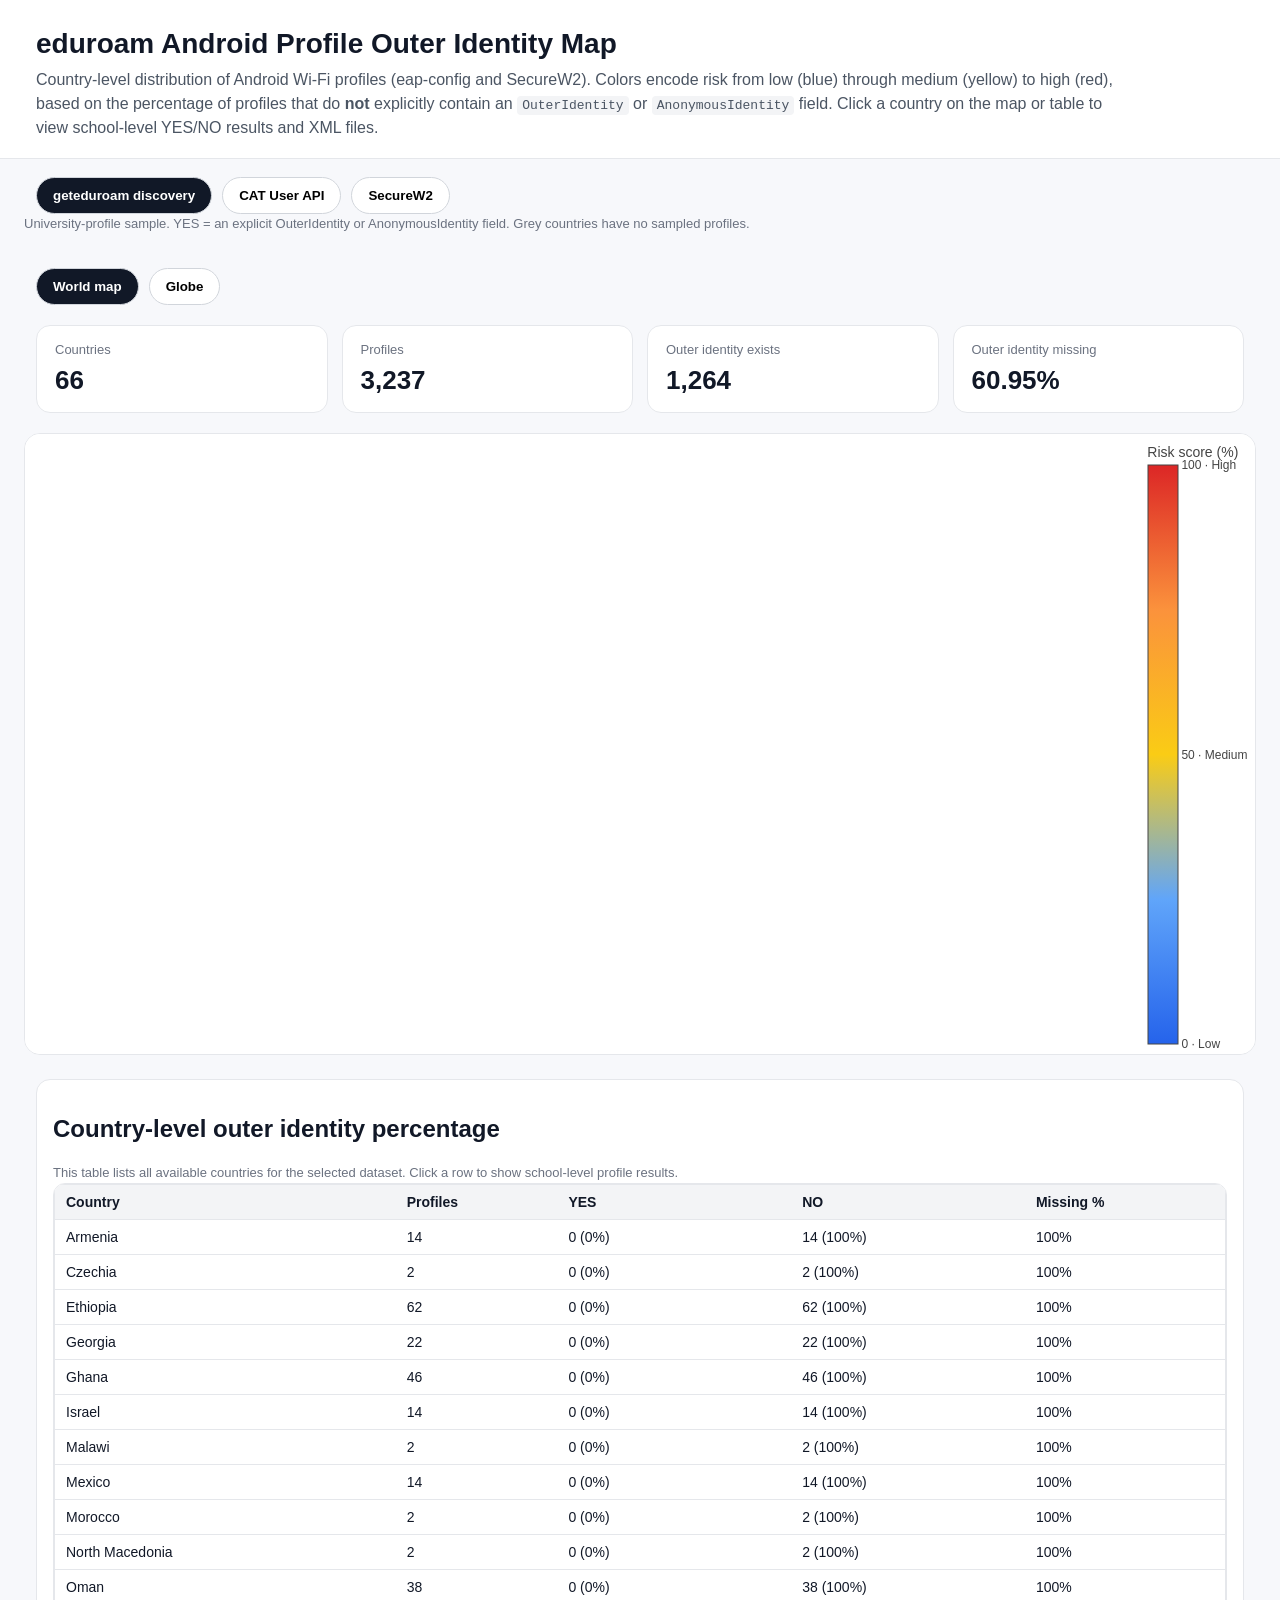
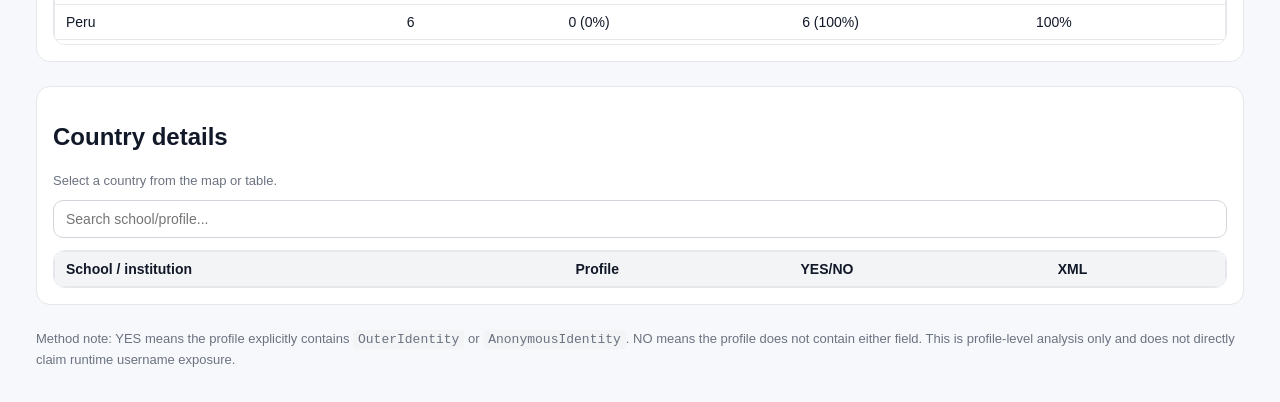
==== securew2/index.html @ 5a502c96 "Publish SecureW2 comparison map" ====
<!doctype html>
<html>
<head>
  <meta charset="utf-8">
  <meta name="viewport" content="width=device-width, initial-scale=1">
  <title>eduroam Outer Identity Map</title>
  <script src="https://cdn.plot.ly/plotly-2.35.2.min.js"></script>
  <style>
    body {
      margin: 0;
      font-family: -apple-system, BlinkMacSystemFont, "Segoe UI", Arial, sans-serif;
      background: #f7f8fb;
      color: #111827;
    }
    header {
      background: white;
      padding: 28px 36px 18px 36px;
      border-bottom: 1px solid #e5e7eb;
    }
    h1 {
      margin: 0 0 8px 0;
      font-size: 28px;
    }
    .subtitle {
      color: #4b5563;
      line-height: 1.5;
      max-width: 1100px;
    }
    .tabs {
      padding: 18px 36px 0 36px;
      display: flex;
      gap: 10px;
      flex-wrap: wrap;
    }
    button {
      border: 1px solid #d1d5db;
      background: white;
      padding: 10px 16px;
      border-radius: 999px;
      cursor: pointer;
      font-weight: 700;
    }
    button.active {
      background: #111827;
      color: white;
    }
    .cards {
      display: grid;
      grid-template-columns: repeat(4, minmax(150px, 1fr));
      gap: 14px;
      padding: 20px 36px;
    }
    .card {
      background: white;
      border: 1px solid #e5e7eb;
      border-radius: 14px;
      padding: 16px 18px;
    }
    .label {
      color: #6b7280;
      font-size: 13px;
      margin-bottom: 8px;
    }
    .value {
      font-size: 26px;
      font-weight: 800;
    }
    #map {
      height: 620px;
      margin: 0 24px 24px 24px;
      background: white;
      border: 1px solid #e5e7eb;
      border-radius: 16px;
      overflow: hidden;
    }
    .section {
      padding: 0 36px 34px 36px;
    }
    .panel {
      background: white;
      border: 1px solid #e5e7eb;
      border-radius: 14px;
      padding: 16px;
      margin-bottom: 24px;
    }
    table {
      width: 100%;
      border-collapse: collapse;
      background: white;
      border: 1px solid #e5e7eb;
    }
    th, td {
      padding: 9px 11px;
      border-bottom: 1px solid #e5e7eb;
      text-align: left;
      font-size: 14px;
      vertical-align: top;
    }
    th {
      background: #f3f4f6;
      position: sticky;
      top: 0;
      z-index: 1;
    }
    tr.clickable {
      cursor: pointer;
    }
    tr.clickable:hover {
      background: #eff6ff;
    }
    tr.selected {
      background: #dbeafe;
    }
    .scroll-table {
      max-height: 460px;
      overflow: auto;
      border: 1px solid #e5e7eb;
      border-radius: 12px;
      background: white;
    }
    .detail-table {
      max-height: 520px;
      overflow: auto;
      border: 1px solid #e5e7eb;
      border-radius: 12px;
      background: white;
    }
    .pill {
      display: inline-block;
      padding: 3px 8px;
      border-radius: 999px;
      font-weight: 700;
      font-size: 12px;
    }
    .yes {
      background: #dcfce7;
      color: #166534;
    }
    .no {
      background: #fee2e2;
      color: #991b1b;
    }
    input {
      width: 100%;
      box-sizing: border-box;
      padding: 10px 12px;
      border: 1px solid #d1d5db;
      border-radius: 10px;
      margin: 10px 0 12px 0;
      font-size: 14px;
    }
    a {
      color: #1d4ed8;
      text-decoration: none;
      font-weight: 600;
    }
    a:hover {
      text-decoration: underline;
    }
    .note {
      margin-top: 12px;
      color: #6b7280;
      font-size: 13px;
      line-height: 1.5;
    }
    code {
      background: #f3f4f6;
      padding: 2px 5px;
      border-radius: 4px;
    }
    @media (max-width: 640px) {
      header { padding: 20px 16px; }
      h1 { font-size: 24px; }
      .tabs { padding: 14px 16px 0; }
      .cards { grid-template-columns: repeat(2, minmax(0, 1fr)); padding: 16px; }
      .section { padding: 0 16px 24px; }
      #map { height: 400px; margin: 0 16px 20px; }
      .panel { min-width: 0; padding: 12px; }
    }
  </style>
</head>
<body>
  <header>
    <h1>eduroam Android Profile Outer Identity Map</h1>
    <div class="subtitle">
      Country-level distribution of Android Wi-Fi profiles (eap-config and SecureW2).
      Colors encode risk from low (blue) through medium (yellow) to high (red), based on the percentage of profiles that do <b>not</b> explicitly contain
      an <code>OuterIdentity</code> or <code>AnonymousIdentity</code> field.
      Click a country on the map or table to view school-level YES/NO results and XML files.
    </div>
  </header>

  <div class="tabs">
    <button id="btn-geteduroam" class="active" onclick="setDataset('geteduroam')">geteduroam discovery</button>
    <button id="btn-cat" onclick="setDataset('cat')">CAT User API</button>
    <button id="btn-securew2" onclick="setDataset('securew2')">SecureW2</button>
  </div>

  <div class="tabs" id="securew2-options" hidden>
    <span>Universities &amp; higher-education colleges only</span>
    <a href="data/securew2_reviewed_2026-09-11.csv">Download university profiles</a>
    <a href="report/securew2-method.md">Method and coverage</a>
  </div>
  <p class="note" id="dataset-note" style="margin: 0 24px 16px" aria-live="polite"></p>
  <div class="tabs">
    <button id="btn-flat" class="active" onclick="setProjection('natural earth')">World map</button>
    <button id="btn-globe" onclick="setProjection('orthographic')">Globe</button>
  </div>

  <div class="cards">
    <div class="card"><div class="label">Countries</div><div class="value" id="countries"></div></div>
    <div class="card"><div class="label">Profiles</div><div class="value" id="profiles"></div></div>
    <div class="card"><div class="label">Outer identity exists</div><div class="value" id="exists"></div></div>
    <div class="card"><div class="label">Outer identity missing</div><div class="value" id="missing"></div></div>
  </div>

  <div id="map"></div>

  <div class="section">
    <div class="panel">
      <h2>Country-level outer identity percentage</h2>
      <div class="note">
        This table lists all available countries for the selected dataset. Click a row to show school-level profile results.
      </div>
      <div class="scroll-table">
        <table>
          <thead>
            <tr>
              <th>Country</th>
              <th>Profiles</th>
              <th>YES</th>
              <th>NO</th>
              <th>Missing %</th>
            </tr>
          </thead>
          <tbody id="country-table"></tbody>
        </table>
      </div>
    </div>

    <div class="panel">
      <h2 id="detail-title">Country details</h2>
      <div id="detail-summary" class="note">Select a country from the map or table.</div>
      <input id="detail-search" placeholder="Search school/profile..." oninput="renderDetails()" />
      <div class="detail-table">
        <table>
          <thead>
            <tr>
              <th>School / institution</th>
              <th>Profile</th>
              <th>YES/NO</th>
              <th>XML</th>
            </tr>
          </thead>
          <tbody id="detail-table"></tbody>
        </table>
      </div>
    </div>

    <div class="note">
      Method note: YES means the profile explicitly contains <code>OuterIdentity</code> or <code>AnonymousIdentity</code>.
      NO means the profile does not contain either field. This is profile-level analysis only and does not directly claim runtime username exposure.
    </div>
  </div>

<script src="data/securew2.js"></script>
<script>
const DATASETS = {"geteduroam":{"summary":[{"dataset":"geteduroam","country_code":"AR","iso3":"ARG","country":"Argentina","profiles":14,"outer_identity_exists":2,"outer_identity_not_exists":12,"outer_identity_exists_pct":14.29,"outer_identity_not_exists_pct":85.71},{"dataset":"geteduroam","country_code":"AM","iso3":"ARM","country":"Armenia","profiles":14,"outer_identity_exists":0,"outer_identity_not_exists":14,"outer_identity_exists_pct":0.0,"outer_identity_not_exists_pct":100.0},{"dataset":"geteduroam","country_code":"AU","iso3":"AUS","country":"Australia","profiles":54,"outer_identity_exists":4,"outer_identity_not_exists":50,"outer_identity_exists_pct":7.41,"outer_identity_not_exists_pct":92.59},{"dataset":"geteduroam","country_code":"AT","iso3":"AUT","country":"Austria","profiles":45,"outer_identity_exists":10,"outer_identity_not_exists":35,"outer_identity_exists_pct":22.22,"outer_identity_not_exists_pct":77.78},{"dataset":"geteduroam","country_code":"BD","iso3":"BGD","country":"Bangladesh","profiles":38,"outer_identity_exists":36,"outer_identity_not_exists":2,"outer_identity_exists_pct":94.74,"outer_identity_not_exists_pct":5.26},{"dataset":"geteduroam","country_code":"BE","iso3":"BEL","country":"Belgium","profiles":23,"outer_identity_exists":7,"outer_identity_not_exists":16,"outer_identity_exists_pct":30.43,"outer_identity_not_exists_pct":69.57},{"dataset":"geteduroam","country_code":"BW","iso3":"BWA","country":"Botswana","profiles":2,"outer_identity_exists":2,"outer_identity_not_exists":0,"outer_identity_exists_pct":100.0,"outer_identity_not_exists_pct":0.0},{"dataset":"geteduroam","country_code":"BR","iso3":"BRA","country":"Brazil","profiles":233,"outer_identity_exists":78,"outer_identity_not_exists":155,"outer_identity_exists_pct":33.48,"outer_identity_not_exists_pct":66.52},{"dataset":"geteduroam","country_code":"BG","iso3":"BGR","country":"Bulgaria","profiles":12,"outer_identity_exists":8,"outer_identity_not_exists":4,"outer_identity_exists_pct":66.67,"outer_identity_not_exists_pct":33.33},{"dataset":"geteduroam","country_code":"CA","iso3":"CAN","country":"Canada","profiles":157,"outer_identity_exists":130,"outer_identity_not_exists":27,"outer_identity_exists_pct":82.8,"outer_identity_not_exists_pct":17.2},{"dataset":"geteduroam","country_code":"CL","iso3":"CHL","country":"Chile","profiles":71,"outer_identity_exists":33,"outer_identity_not_exists":38,"outer_identity_exists_pct":46.48,"outer_identity_not_exists_pct":53.52},{"dataset":"geteduroam","country_code":"CO","iso3":"COL","country":"Colombia","profiles":22,"outer_identity_exists":2,"outer_identity_not_exists":20,"outer_identity_exists_pct":9.09,"outer_identity_not_exists_pct":90.91},{"dataset":"geteduroam","country_code":"CR","iso3":"CRI","country":"Costa Rica","profiles":6,"outer_identity_exists":2,"outer_identity_not_exists":4,"outer_identity_exists_pct":33.33,"outer_identity_not_exists_pct":66.67},{"dataset":"geteduroam","country_code":"HR","iso3":"HRV","country":"Croatia","profiles":4,"outer_identity_exists":4,"outer_identity_not_exists":0,"outer_identity_exists_pct":100.0,"outer_identity_not_exists_pct":0.0},{"dataset":"geteduroam","country_code":"CZ","iso3":"CZE","country":"Czechia","profiles":2,"outer_identity_exists":0,"outer_identity_not_exists":2,"outer_identity_exists_pct":0.0,"outer_identity_not_exists_pct":100.0},{"dataset":"geteduroam","country_code":"DK","iso3":"DNK","country":"Denmark","profiles":10,"outer_identity_exists":4,"outer_identity_not_exists":6,"outer_identity_exists_pct":40.0,"outer_identity_not_exists_pct":60.0},{"dataset":"geteduroam","country_code":"EC","iso3":"ECU","country":"Ecuador","profiles":78,"outer_identity_exists":2,"outer_identity_not_exists":76,"outer_identity_exists_pct":2.56,"outer_identity_not_exists_pct":97.44},{"dataset":"geteduroam","country_code":"ET","iso3":"ETH","country":"Ethiopia","profiles":62,"outer_identity_exists":0,"outer_identity_not_exists":62,"outer_identity_exists_pct":0.0,"outer_identity_not_exists_pct":100.0},{"dataset":"geteduroam","country_code":"FI","iso3":"FIN","country":"Finland","profiles":18,"outer_identity_exists":16,"outer_identity_not_exists":2,"outer_identity_exists_pct":88.89,"outer_identity_not_exists_pct":11.11},{"dataset":"geteduroam","country_code":"FR","iso3":"FRA","country":"France","profiles":233,"outer_identity_exists":164,"outer_identity_not_exists":69,"outer_identity_exists_pct":70.39,"outer_identity_not_exists_pct":29.61},{"dataset":"geteduroam","country_code":"GE","iso3":"GEO","country":"Georgia","profiles":22,"outer_identity_exists":0,"outer_identity_not_exists":22,"outer_identity_exists_pct":0.0,"outer_identity_not_exists_pct":100.0},{"dataset":"geteduroam","country_code":"DE","iso3":"DEU","country":"Germany","profiles":268,"outer_identity_exists":225,"outer_identity_not_exists":43,"outer_identity_exists_pct":83.96,"outer_identity_not_exists_pct":16.04},{"dataset":"geteduroam","country_code":"GH","iso3":"GHA","country":"Ghana","profiles":46,"outer_identity_exists":0,"outer_identity_not_exists":46,"outer_identity_exists_pct":0.0,"outer_identity_not_exists_pct":100.0},{"dataset":"geteduroam","country_code":"GR","iso3":"GRC","country":"Greece","profiles":44,"outer_identity_exists":30,"outer_identity_not_exists":14,"outer_identity_exists_pct":68.18,"outer_identity_not_exists_pct":31.82},{"dataset":"geteduroam","country_code":"HU","iso3":"HUN","country":"Hungary","profiles":2,"outer_identity_exists":2,"outer_identity_not_exists":0,"outer_identity_exists_pct":100.0,"outer_identity_not_exists_pct":0.0},{"dataset":"geteduroam","country_code":"IE","iso3":"IRL","country":"Ireland","profiles":34,"outer_identity_exists":20,"outer_identity_not_exists":14,"outer_identity_exists_pct":58.82,"outer_identity_not_exists_pct":41.18},{"dataset":"geteduroam","country_code":"IL","iso3":"ISR","country":"Israel","profiles":14,"outer_identity_exists":0,"outer_identity_not_exists":14,"outer_identity_exists_pct":0.0,"outer_identity_not_exists_pct":100.0},{"dataset":"geteduroam","country_code":"IT","iso3":"ITA","country":"Italy","profiles":88,"outer_identity_exists":40,"outer_identity_not_exists":48,"outer_identity_exists_pct":45.45,"outer_identity_not_exists_pct":54.55},{"dataset":"geteduroam","country_code":"JP","iso3":"JPN","country":"Japan","profiles":76,"outer_identity_exists":2,"outer_identity_not_exists":74,"outer_identity_exists_pct":2.63,"outer_identity_not_exists_pct":97.37},{"dataset":"geteduroam","country_code":"KE","iso3":"KEN","country":"Kenya","profiles":36,"outer_identity_exists":4,"outer_identity_not_exists":32,"outer_identity_exists_pct":11.11,"outer_identity_not_exists_pct":88.89},{"dataset":"geteduroam","country_code":"LT","iso3":"LTU","country":"Lithuania","profiles":9,"outer_identity_exists":1,"outer_identity_not_exists":8,"outer_identity_exists_pct":11.11,"outer_identity_not_exists_pct":88.89},{"dataset":"geteduroam","country_code":"LU","iso3":"LUX","country":"Luxembourg","profiles":2,"outer_identity_exists":2,"outer_identity_not_exists":0,"outer_identity_exists_pct":100.0,"outer_identity_not_exists_pct":0.0},{"dataset":"geteduroam","country_code":"MW","iso3":"MWI","country":"Malawi","profiles":2,"outer_identity_exists":0,"outer_identity_not_exists":2,"outer_identity_exists_pct":0.0,"outer_identity_not_exists_pct":100.0},{"dataset":"geteduroam","country_code":"MY","iso3":"MYS","country":"Malaysia","profiles":68,"outer_identity_exists":36,"outer_identity_not_exists":32,"outer_identity_exists_pct":52.94,"outer_identity_not_exists_pct":47.06},{"dataset":"geteduroam","country_code":"MT","iso3":"MLT","country":"Malta","profiles":1,"outer_identity_exists":1,"outer_identity_not_exists":0,"outer_identity_exists_pct":100.0,"outer_identity_not_exists_pct":0.0},{"dataset":"geteduroam","country_code":"MX","iso3":"MEX","country":"Mexico","profiles":14,"outer_identity_exists":0,"outer_identity_not_exists":14,"outer_identity_exists_pct":0.0,"outer_identity_not_exists_pct":100.0},{"dataset":"geteduroam","country_code":"MA","iso3":"MAR","country":"Morocco","profiles":2,"outer_identity_exists":0,"outer_identity_not_exists":2,"outer_identity_exists_pct":0.0,"outer_identity_not_exists_pct":100.0},{"dataset":"geteduroam","country_code":"NP","iso3":"NPL","country":"Nepal","profiles":12,"outer_identity_exists":6,"outer_identity_not_exists":6,"outer_identity_exists_pct":50.0,"outer_identity_not_exists_pct":50.0},{"dataset":"geteduroam","country_code":"NL","iso3":"NLD","country":"Netherlands","profiles":53,"outer_identity_exists":20,"outer_identity_not_exists":33,"outer_identity_exists_pct":37.74,"outer_identity_not_exists_pct":62.26},{"dataset":"geteduroam","country_code":"NZ","iso3":"NZL","country":"New Zealand","profiles":12,"outer_identity_exists":6,"outer_identity_not_exists":6,"outer_identity_exists_pct":50.0,"outer_identity_not_exists_pct":50.0},{"dataset":"geteduroam","country_code":"NG","iso3":"NGA","country":"Nigeria","profiles":8,"outer_identity_exists":2,"outer_identity_not_exists":6,"outer_identity_exists_pct":25.0,"outer_identity_not_exists_pct":75.0},{"dataset":"geteduroam","country_code":"MK","iso3":"MKD","country":"North Macedonia","profiles":2,"outer_identity_exists":0,"outer_identity_not_exists":2,"outer_identity_exists_pct":0.0,"outer_identity_not_exists_pct":100.0},{"dataset":"geteduroam","country_code":"NO","iso3":"NOR","country":"Norway","profiles":24,"outer_identity_exists":2,"outer_identity_not_exists":22,"outer_identity_exists_pct":8.33,"outer_identity_not_exists_pct":91.67},{"dataset":"geteduroam","country_code":"OM","iso3":"OMN","country":"Oman","profiles":38,"outer_identity_exists":0,"outer_identity_not_exists":38,"outer_identity_exists_pct":0.0,"outer_identity_not_exists_pct":100.0},{"dataset":"geteduroam","country_code":"PE","iso3":"PER","country":"Peru","profiles":6,"outer_identity_exists":0,"outer_identity_not_exists":6,"outer_identity_exists_pct":0.0,"outer_identity_not_exists_pct":100.0},{"dataset":"geteduroam","country_code":"PH","iso3":"PHL","country":"Philippines","profiles":24,"outer_identity_exists":16,"outer_identity_not_exists":8,"outer_identity_exists_pct":66.67,"outer_identity_not_exists_pct":33.33},{"dataset":"geteduroam","country_code":"PL","iso3":"POL","country":"Poland","profiles":24,"outer_identity_exists":6,"outer_identity_not_exists":18,"outer_identity_exists_pct":25.0,"outer_identity_not_exists_pct":75.0},{"dataset":"geteduroam","country_code":"PT","iso3":"PRT","country":"Portugal","profiles":66,"outer_identity_exists":4,"outer_identity_not_exists":62,"outer_identity_exists_pct":6.06,"outer_identity_not_exists_pct":93.94},{"dataset":"geteduroam","country_code":"SA","iso3":"SAU","country":"Saudi Arabia","profiles":2,"outer_identity_exists":2,"outer_identity_not_exists":0,"outer_identity_exists_pct":100.0,"outer_identity_not_exists_pct":0.0},{"dataset":"geteduroam","country_code":"SG","iso3":"SGP","country":"Singapore","profiles":2,"outer_identity_exists":0,"outer_identity_not_exists":2,"outer_identity_exists_pct":0.0,"outer_identity_not_exists_pct":100.0},{"dataset":"geteduroam","country_code":"SK","iso3":"SVK","country":"Slovakia","profiles":2,"outer_identity_exists":0,"outer_identity_not_exists":2,"outer_identity_exists_pct":0.0,"outer_identity_not_exists_pct":100.0},{"dataset":"geteduroam","country_code":"SI","iso3":"SVN","country":"Slovenia","profiles":6,"outer_identity_exists":6,"outer_identity_not_exists":0,"outer_identity_exists_pct":100.0,"outer_identity_not_exists_pct":0.0},{"dataset":"geteduroam","country_code":"ZA","iso3":"ZAF","country":"South Africa","profiles":24,"outer_identity_exists":8,"outer_identity_not_exists":16,"outer_identity_exists_pct":33.33,"outer_identity_not_exists_pct":66.67},{"dataset":"geteduroam","country_code":"ES","iso3":"ESP","country":"Spain","profiles":141,"outer_identity_exists":89,"outer_identity_not_exists":52,"outer_identity_exists_pct":63.12,"outer_identity_not_exists_pct":36.88},{"dataset":"geteduroam","country_code":"SE","iso3":"SWE","country":"Sweden","profiles":9,"outer_identity_exists":2,"outer_identity_not_exists":7,"outer_identity_exists_pct":22.22,"outer_identity_not_exists_pct":77.78},{"dataset":"geteduroam","country_code":"CH","iso3":"CHE","country":"Switzerland","profiles":28,"outer_identity_exists":12,"outer_identity_not_exists":16,"outer_identity_exists_pct":42.86,"outer_identity_not_exists_pct":57.14},{"dataset":"geteduroam","country_code":"TW","iso3":"TWN","country":"Taiwan","profiles":38,"outer_identity_exists":34,"outer_identity_not_exists":4,"outer_identity_exists_pct":89.47,"outer_identity_not_exists_pct":10.53},{"dataset":"geteduroam","country_code":"TZ","iso3":"TZA","country":"Tanzania","profiles":20,"outer_identity_exists":4,"outer_identity_not_exists":16,"outer_identity_exists_pct":20.0,"outer_identity_not_exists_pct":80.0},{"dataset":"geteduroam","country_code":"TR","iso3":"TUR","country":"Turkey","profiles":11,"outer_identity_exists":2,"outer_identity_not_exists":9,"outer_identity_exists_pct":18.18,"outer_identity_not_exists_pct":81.82},{"dataset":"geteduroam","country_code":"UG","iso3":"UGA","country":"Uganda","profiles":60,"outer_identity_exists":4,"outer_identity_not_exists":56,"outer_identity_exists_pct":6.67,"outer_identity_not_exists_pct":93.33},{"dataset":"geteduroam","country_code":"UA","iso3":"UKR","country":"Ukraine","profiles":22,"outer_identity_exists":0,"outer_identity_not_exists":22,"outer_identity_exists_pct":0.0,"outer_identity_not_exists_pct":100.0},{"dataset":"geteduroam","country_code":"AE","iso3":"ARE","country":"United Arab Emirates","profiles":6,"outer_identity_exists":0,"outer_identity_not_exists":6,"outer_identity_exists_pct":0.0,"outer_identity_not_exists_pct":100.0},{"dataset":"geteduroam","country_code":"UK","iso3":"GBR","country":"United Kingdom","profiles":356,"outer_identity_exists":87,"outer_identity_not_exists":269,"outer_identity_exists_pct":24.44,"outer_identity_not_exists_pct":75.56},{"dataset":"geteduroam","country_code":"US","iso3":"USA","country":"United States","profiles":385,"outer_identity_exists":83,"outer_identity_not_exists":302,"outer_identity_exists_pct":21.56,"outer_identity_not_exists_pct":78.44},{"dataset":"geteduroam","country_code":"UY","iso3":"URY","country":"Uruguay","profiles":2,"outer_identity_exists":2,"outer_identity_not_exists":0,"outer_identity_exists_pct":100.0,"outer_identity_not_exists_pct":0.0},{"dataset":"geteduroam","country_code":"ZM","iso3":"ZMB","country":"Zambia","profiles":28,"outer_identity_exists":0,"outer_identity_not_exists":28,"outer_identity_exists_pct":0.0,"outer_identity_not_exists_pct":100.0}],"details":{"AE":[{"school":"Khalifa University of Science and Technology","profile":"AE__Khalifa_University_of_Science_and_Technology__unknown__2e29c85b223a.eap-config","result":"NO","label":"outer_identity_not_exists","xml":"xml/geteduroam/AE/AE__Khalifa_University_of_Science_and_Technology__unknown__2e29c85b223a.xml","filename":"AE__Khalifa_University_of_Science_and_Technology__unknown__2e29c85b223a.eap-config","config":"config/geteduroam/AE/AE__Khalifa_University_of_Science_and_Technology__unknown__2e29c85b223a.eap-config"},{"school":"Mohamed bin Zayed University of Artificial Intelligence","profile":"AE__Mohamed_bin_Zayed_University_of_Artificial_Intelligence__unknown__eb5f409ff52e.eap-config","result":"NO","label":"outer_identity_not_exists","xml":"xml/geteduroam/AE/AE__Mohamed_bin_Zayed_University_of_Artificial_Intelligence__unknown__eb5f409ff52e.xml","filename":"AE__Mohamed_bin_Zayed_University_of_Artificial_Intelligence__unknown__eb5f409ff52e.eap-config","config":"config/geteduroam/AE/AE__Mohamed_bin_Zayed_University_of_Artificial_Intelligence__unknown__eb5f409ff52e.eap-config"},{"school":"American University of Sharjah","profile":"AUS-Eduraom-Profile","result":"NO","label":"outer_identity_not_exists","xml":"xml/geteduroam/AE/AE__American_University_of_Sharjah__AUS-Eduraom-Profile__0fc85e2d6453.xml","filename":"AE__American_University_of_Sharjah__AUS-Eduraom-Profile__0fc85e2d6453.eap-config","config":"config/geteduroam/AE/AE__American_University_of_Sharjah__AUS-Eduraom-Profile__0fc85e2d6453.eap-config"},{"school":"Khalifa University of Science and Technology","profile":"AE__unknown__unknown__2e29c85b223a.eap-config","result":"NO","label":"outer_identity_not_exists","xml":"xml/geteduroam/AE/AE__unknown__unknown__2e29c85b223a.xml","filename":"AE__unknown__unknown__2e29c85b223a.eap-config","config":"config/geteduroam/AE/AE__unknown__unknown__2e29c85b223a.eap-config"},{"school":"Mohamed bin Zayed University of Artificial Intelligence","profile":"AE__unknown__unknown__eb5f409ff52e.eap-config","result":"NO","label":"outer_identity_not_exists","xml":"xml/geteduroam/AE/AE__unknown__unknown__eb5f409ff52e.xml","filename":"AE__unknown__unknown__eb5f409ff52e.eap-config","config":"config/geteduroam/AE/AE__unknown__unknown__eb5f409ff52e.eap-config"},{"school":"American University of Sharjah","profile":"AE__unknown__unknown__0fc85e2d6453.eap-config","result":"NO","label":"outer_identity_not_exists","xml":"xml/geteduroam/AE/AE__unknown__unknown__0fc85e2d6453.xml","filename":"AE__unknown__unknown__0fc85e2d6453.eap-config","config":"config/geteduroam/AE/AE__unknown__unknown__0fc85e2d6453.eap-config"}],"AM":[{"school":"NAS RA (sci.am)","profile":"sci.am","result":"NO","label":"outer_identity_not_exists","xml":"xml/geteduroam/AM/AM__NAS_RA__sci.am___sci.am__32257ff8e7d1.xml","filename":"AM__NAS_RA_(sci.am)__sci.am__32257ff8e7d1.eap-config","config":"config/geteduroam/AM/AM__NAS_RA__sci.am___sci.am__32257ff8e7d1.eap-config"},{"school":"Yerevan State University (YSU)","profile":"ysu.am","result":"NO","label":"outer_identity_not_exists","xml":"xml/geteduroam/AM/AM__Yerevan_State_University__YSU___ysu.am__a786867c657e.xml","filename":"AM__Yerevan_State_University_(YSU)__ysu.am__a786867c657e.eap-config","config":"config/geteduroam/AM/AM__Yerevan_State_University__YSU___ysu.am__a786867c657e.eap-config"},{"school":"American University of Armenia","profile":"aua.am","result":"NO","label":"outer_identity_not_exists","xml":"xml/geteduroam/AM/AM__American_University_of_Armenia__aua.am__00a11431cee0.xml","filename":"AM__American_University_of_Armenia__aua.am__00a11431cee0.eap-config","config":"config/geteduroam/AM/AM__American_University_of_Armenia__aua.am__00a11431cee0.eap-config"},{"school":"American University of Armenia","profile":"edu.aua.am","result":"NO","label":"outer_identity_not_exists","xml":"xml/geteduroam/AM/AM__American_University_of_Armenia__edu.aua.am__1ce53580223e.xml","filename":"AM__American_University_of_Armenia__edu.aua.am__1ce53580223e.eap-config","config":"config/geteduroam/AM/AM__American_University_of_Armenia__edu.aua.am__1ce53580223e.eap-config"},{"school":"American University of Armenia","profile":"alumni.aua.am","result":"NO","label":"outer_identity_not_exists","xml":"xml/geteduroam/AM/AM__American_University_of_Armenia__alumni.aua.am__b3d1f5cf64d3.xml","filename":"AM__American_University_of_Armenia__alumni.aua.am__b3d1f5cf64d3.eap-config","config":"config/geteduroam/AM/AM__American_University_of_Armenia__alumni.aua.am__b3d1f5cf64d3.eap-config"},{"school":"Armenian State Pedagogical University (ASPU)","profile":"aspu.am","result":"NO","label":"outer_identity_not_exists","xml":"xml/geteduroam/AM/AM__Armenian_State_Pedagogical_University__ASPU___aspu.am__cf63f41899d0.xml","filename":"AM__Armenian_State_Pedagogical_University_(ASPU)__aspu.am__cf63f41899d0.eap-config","config":"config/geteduroam/AM/AM__Armenian_State_Pedagogical_University__ASPU___aspu.am__cf63f41899d0.eap-config"},{"school":"National Polytechnic University of Armenia","profile":"polytechnic.am","result":"NO","label":"outer_identity_not_exists","xml":"xml/geteduroam/AM/AM__National_Polytechnic_University_of_Armenia__polytechnic.am__73c9a7901ccb.xml","filename":"AM__National_Polytechnic_University_of_Armenia__polytechnic.am__73c9a7901ccb.eap-config","config":"config/geteduroam/AM/AM__National_Polytechnic_University_of_Armenia__polytechnic.am__73c9a7901ccb.eap-config"},{"school":"NAS RA (sci.am)","profile":"AM__unknown__unknown__32257ff8e7d1.eap-config","result":"NO","label":"outer_identity_not_exists","xml":"xml/geteduroam/AM/AM__unknown__unknown__32257ff8e7d1.xml","filename":"AM__unknown__unknown__32257ff8e7d1.eap-config","config":"config/geteduroam/AM/AM__unknown__unknown__32257ff8e7d1.eap-config"},{"school":"Yerevan State University (YSU) - ysu.am","profile":"AM__unknown__unknown__a786867c657e.eap-config","result":"NO","label":"outer_identity_not_exists","xml":"xml/geteduroam/AM/AM__unknown__unknown__a786867c657e.xml","filename":"AM__unknown__unknown__a786867c657e.eap-config","config":"config/geteduroam/AM/AM__unknown__unknown__a786867c657e.eap-config"},{"school":"American University of Armenia - aua.am","profile":"AM__unknown__unknown__00a11431cee0.eap-config","result":"NO","label":"outer_identity_not_exists","xml":"xml/geteduroam/AM/AM__unknown__unknown__00a11431cee0.xml","filename":"AM__unknown__unknown__00a11431cee0.eap-config","config":"config/geteduroam/AM/AM__unknown__unknown__00a11431cee0.eap-config"},{"school":"American University of Armenia - edu.aua.am","profile":"AM__unknown__unknown__1ce53580223e.eap-config","result":"NO","label":"outer_identity_not_exists","xml":"xml/geteduroam/AM/AM__unknown__unknown__1ce53580223e.xml","filename":"AM__unknown__unknown__1ce53580223e.eap-config","config":"config/geteduroam/AM/AM__unknown__unknown__1ce53580223e.eap-config"},{"school":"American University of Armenia - alumni.aua.am","profile":"AM__unknown__unknown__b3d1f5cf64d3.eap-config","result":"NO","label":"outer_identity_not_exists","xml":"xml/geteduroam/AM/AM__unknown__unknown__b3d1f5cf64d3.xml","filename":"AM__unknown__unknown__b3d1f5cf64d3.eap-config","config":"config/geteduroam/AM/AM__unknown__unknown__b3d1f5cf64d3.eap-config"},{"school":"Armenian State Pedagogical University (ASPU)","profile":"AM__unknown__unknown__cf63f41899d0.eap-config","result":"NO","label":"outer_identity_not_exists","xml":"xml/geteduroam/AM/AM__unknown__unknown__cf63f41899d0.xml","filename":"AM__unknown__unknown__cf63f41899d0.eap-config","config":"config/geteduroam/AM/AM__unknown__unknown__cf63f41899d0.eap-config"},{"school":"National Polytechnic University of Armenia","profile":"AM__unknown__unknown__73c9a7901ccb.eap-config","result":"NO","label":"outer_identity_not_exists","xml":"xml/geteduroam/AM/AM__unknown__unknown__73c9a7901ccb.xml","filename":"AM__unknown__unknown__73c9a7901ccb.eap-config","config":"config/geteduroam/AM/AM__unknown__unknown__73c9a7901ccb.eap-config"}],"AR":[{"school":"UNC - Universidad Nacional de Córdoba","profile":"eduroam4","result":"NO","label":"outer_identity_not_exists","xml":"xml/geteduroam/AR/AR__UNC_-_Universidad_Nacional_de_C_rdoba__eduroam4__521ea7c5ea62.xml","filename":"AR__UNC_-_Universidad_Nacional_de_Córdoba__eduroam4__521ea7c5ea62.eap-config","config":"config/geteduroam/AR/AR__UNC_-_Universidad_Nacional_de_C_rdoba__eduroam4__521ea7c5ea62.eap-config"},{"school":"Universidad Tecnologica Nacional, Facultad Regional Cordoba","profile":"Perfil general UTNFRC","result":"NO","label":"outer_identity_not_exists","xml":"xml/geteduroam/AR/AR__Universidad_Tecnologica_Nacional__Facultad_Regional_Cordoba__Perfil_general_UTNFRC__4fd048a50b8b.xml","filename":"AR__Universidad_Tecnologica_Nacional__Facultad_Regional_Cordoba__Perfil_general_UTNFRC__4fd048a50b8b.eap-config","config":"config/geteduroam/AR/AR__Universidad_Tecnologica_Nacional__Facultad_Regional_Cordoba__Perfil_general_UTNFRC__4fd048a50b8b.eap-config"},{"school":"Universidad Nacional del Litoral","profile":"Usuario UNL","result":"NO","label":"outer_identity_not_exists","xml":"xml/geteduroam/AR/AR__Universidad_Nacional_del_Litoral__Usuario_UNL__b5510649147f.xml","filename":"AR__Universidad_Nacional_del_Litoral__Usuario_UNL__b5510649147f.eap-config","config":"config/geteduroam/AR/AR__Universidad_Nacional_del_Litoral__Usuario_UNL__b5510649147f.eap-config"},{"school":"Universidad Nacional de La Plata","profile":"Usuarios eduroam UNLP","result":"NO","label":"outer_identity_not_exists","xml":"xml/geteduroam/AR/AR__Universidad_Nacional_de_La_Plata__Usuarios_eduroam_UNLP__05b129fe0f45.xml","filename":"AR__Universidad_Nacional_de_La_Plata__Usuarios_eduroam_UNLP__05b129fe0f45.eap-config","config":"config/geteduroam/AR/AR__Universidad_Nacional_de_La_Plata__Usuarios_eduroam_UNLP__05b129fe0f45.eap-config"},{"school":"Universidad Nacional de Quilmes","profile":"Usuarios UNQ","result":"NO","label":"outer_identity_not_exists","xml":"xml/geteduroam/AR/AR__Universidad_Nacional_de_Quilmes__Usuarios_UNQ__de62c709b9d2.xml","filename":"AR__Universidad_Nacional_de_Quilmes__Usuarios_UNQ__de62c709b9d2.eap-config","config":"config/geteduroam/AR/AR__Universidad_Nacional_de_Quilmes__Usuarios_UNQ__de62c709b9d2.eap-config"},{"school":"Universidad Nacional de San Martin","profile":"UNSAM","result":"NO","label":"outer_identity_not_exists","xml":"xml/geteduroam/AR/AR__Universidad_Nacional_de_San_Martin__UNSAM__12d01dbcc50c.xml","filename":"AR__Universidad_Nacional_de_San_Martin__UNSAM__12d01dbcc50c.eap-config","config":"config/geteduroam/AR/AR__Universidad_Nacional_de_San_Martin__UNSAM__12d01dbcc50c.eap-config"},{"school":"Universidad Nacional de Cuyo","profile":"uncuyo","result":"YES","label":"outer_identity_exists","xml":"xml/geteduroam/AR/AR__Universidad_Nacional_de_Cuyo__uncuyo__1dd6cbb36440.xml","filename":"AR__Universidad_Nacional_de_Cuyo__uncuyo__1dd6cbb36440.eap-config","config":"config/geteduroam/AR/AR__Universidad_Nacional_de_Cuyo__uncuyo__1dd6cbb36440.eap-config"},{"school":"UNC - Universidad Nacional de Córdoba - eduroam4","profile":"AR__unknown__unknown__521ea7c5ea62.eap-config","result":"NO","label":"outer_identity_not_exists","xml":"xml/geteduroam/AR/AR__unknown__unknown__521ea7c5ea62.xml","filename":"AR__unknown__unknown__521ea7c5ea62.eap-config","config":"config/geteduroam/AR/AR__unknown__unknown__521ea7c5ea62.eap-config"},{"school":"Universidad Tecnologica Nacional, Facultad Regional Cordoba","profile":"AR__unknown__unknown__4fd048a50b8b.eap-config","result":"NO","label":"outer_identity_not_exists","xml":"xml/geteduroam/AR/AR__unknown__unknown__4fd048a50b8b.xml","filename":"AR__unknown__unknown__4fd048a50b8b.eap-config","config":"config/geteduroam/AR/AR__unknown__unknown__4fd048a50b8b.eap-config"},{"school":"Universidad Nacional del Litoral","profile":"AR__unknown__unknown__b5510649147f.eap-config","result":"NO","label":"outer_identity_not_exists","xml":"xml/geteduroam/AR/AR__unknown__unknown__b5510649147f.xml","filename":"AR__unknown__unknown__b5510649147f.eap-config","config":"config/geteduroam/AR/AR__unknown__unknown__b5510649147f.eap-config"},{"school":"Universidad Nacional de La Plata - Usuarios eduroam UNLP","profile":"AR__unknown__unknown__05b129fe0f45.eap-config","result":"NO","label":"outer_identity_not_exists","xml":"xml/geteduroam/AR/AR__unknown__unknown__05b129fe0f45.xml","filename":"AR__unknown__unknown__05b129fe0f45.eap-config","config":"config/geteduroam/AR/AR__unknown__unknown__05b129fe0f45.eap-config"},{"school":"Universidad Nacional de Quilmes","profile":"AR__unknown__unknown__de62c709b9d2.eap-config","result":"NO","label":"outer_identity_not_exists","xml":"xml/geteduroam/AR/AR__unknown__unknown__de62c709b9d2.xml","filename":"AR__unknown__unknown__de62c709b9d2.eap-config","config":"config/geteduroam/AR/AR__unknown__unknown__de62c709b9d2.eap-config"},{"school":"Universidad Nacional de San Martin","profile":"AR__unknown__unknown__12d01dbcc50c.eap-config","result":"NO","label":"outer_identity_not_exists","xml":"xml/geteduroam/AR/AR__unknown__unknown__12d01dbcc50c.xml","filename":"AR__unknown__unknown__12d01dbcc50c.eap-config","config":"config/geteduroam/AR/AR__unknown__unknown__12d01dbcc50c.eap-config"},{"school":"Universidad Nacional de Cuyo","profile":"AR__unknown__unknown__1dd6cbb36440.eap-config","result":"YES","label":"outer_identity_exists","xml":"xml/geteduroam/AR/AR__unknown__unknown__1dd6cbb36440.xml","filename":"AR__unknown__unknown__1dd6cbb36440.eap-config","config":"config/geteduroam/AR/AR__unknown__unknown__1dd6cbb36440.eap-config"}],"AT":[{"school":"Graz University of Technology","profile":"eduroam","result":"YES","label":"outer_identity_exists","xml":"xml/geteduroam/AT/AT__Graz_University_of_Technology__eduroam__a2101d0a9fed.xml","filename":"AT__Graz_University_of_Technology__eduroam__a2101d0a9fed.eap-config","config":"config/geteduroam/AT/AT__Graz_University_of_Technology__eduroam__a2101d0a9fed.eap-config"},{"school":"Johannes Kepler University Linz","profile":"JKU eduroam installer G1","result":"YES","label":"outer_identity_exists","xml":"xml/geteduroam/AT/AT__Johannes_Kepler_University_Linz__JKU_eduroam_installer_G1__49e85f937a9f.xml","filename":"AT__Johannes_Kepler_University_Linz__JKU_eduroam_installer_G1__49e85f937a9f.eap-config","config":"config/geteduroam/AT/AT__Johannes_Kepler_University_Linz__JKU_eduroam_installer_G1__49e85f937a9f.eap-config"},{"school":"Universität Salzburg","profile":"University of Salzburg","result":"NO","label":"outer_identity_not_exists","xml":"xml/geteduroam/AT/AT__Universit_t_Salzburg__University_of_Salzburg__7f1212abcc6a.xml","filename":"AT__Universität_Salzburg__University_of_Salzburg__7f1212abcc6a.eap-config","config":"config/geteduroam/AT/AT__Universit_t_Salzburg__University_of_Salzburg__7f1212abcc6a.eap-config"},{"school":"Alpen-Adria-Universitaet Klagenfurt","profile":"eduroam","result":"NO","label":"outer_identity_not_exists","xml":"xml/geteduroam/AT/AT__Alpen-Adria-Universitaet_Klagenfurt__eduroam__69225e47193d.xml","filename":"AT__Alpen-Adria-Universitaet_Klagenfurt__eduroam__69225e47193d.eap-config","config":"config/geteduroam/AT/AT__Alpen-Adria-Universitaet_Klagenfurt__eduroam__69225e47193d.eap-config"},{"school":"Hochschule Campus Wien","profile":"Hochschule Campus Wien | eduroam","result":"NO","label":"outer_identity_not_exists","xml":"xml/geteduroam/AT/AT__Hochschule_Campus_Wien__Hochschule_Campus_Wien___eduroam__f0699e857e30.xml","filename":"AT__Hochschule_Campus_Wien__Hochschule_Campus_Wien___eduroam__f0699e857e30.eap-config","config":"config/geteduroam/AT/AT__Hochschule_Campus_Wien__Hochschule_Campus_Wien___eduroam__f0699e857e30.eap-config"},{"school":"University of Innsbruck","profile":"AT__University_of_Innsbruck__unknown__b2ef8f19ca10.eap-config","result":"YES","label":"outer_identity_exists","xml":"xml/geteduroam/AT/AT__University_of_Innsbruck__unknown__b2ef8f19ca10.xml","filename":"AT__University_of_Innsbruck__unknown__b2ef8f19ca10.eap-config","config":"config/geteduroam/AT/AT__University_of_Innsbruck__unknown__b2ef8f19ca10.eap-config"},{"school":"Institute of Science and Technology Austria","profile":"ISTA Eduroam","result":"NO","label":"outer_identity_not_exists","xml":"xml/geteduroam/AT/AT__Institute_of_Science_and_Technology_Austria__ISTA_Eduroam__dfe370e679c7.xml","filename":"AT__Institute_of_Science_and_Technology_Austria__ISTA_Eduroam__dfe370e679c7.eap-config","config":"config/geteduroam/AT/AT__Institute_of_Science_and_Technology_Austria__ISTA_Eduroam__dfe370e679c7.eap-config"},{"school":"Graz University","profile":"eduroam","result":"YES","label":"outer_identity_exists","xml":"xml/geteduroam/AT/AT__Graz_University__eduroam__8ad573b6b467.xml","filename":"AT__Graz_University__eduroam__8ad573b6b467.eap-config","config":"config/geteduroam/AT/AT__Graz_University__eduroam__8ad573b6b467.eap-config"},{"school":"Kirchliche Pädagogische Hochschule Wien/Krems","profile":"KPHVIE eduroam","result":"NO","label":"outer_identity_not_exists","xml":"xml/geteduroam/AT/AT__Kirchliche_P_dagogische_Hochschule_Wien_Krems__KPHVIE_eduroam__7a6ea1deaeb8.xml","filename":"AT__Kirchliche_Pädagogische_Hochschule_Wien_Krems__KPHVIE_eduroam__7a6ea1deaeb8.eap-config","config":"config/geteduroam/AT/AT__Kirchliche_P_dagogische_Hochschule_Wien_Krems__KPHVIE_eduroam__7a6ea1deaeb8.eap-config"},{"school":"Pädagogische Hochschule Niederösterreich","profile":"eduroam","result":"NO","label":"outer_identity_not_exists","xml":"xml/geteduroam/AT/AT__P_dagogische_Hochschule_Nieder_sterreich__eduroam__7d5d5d0866a8.xml","filename":"AT__Pädagogische_Hochschule_Niederösterreich__eduroam__7d5d5d0866a8.eap-config","config":"config/geteduroam/AT/AT__P_dagogische_Hochschule_Nieder_sterreich__eduroam__7d5d5d0866a8.eap-config"},{"school":"Pädagogische Hochschule Oberösterreich","profile":"PH-OOE","result":"NO","label":"outer_identity_not_exists","xml":"xml/geteduroam/AT/AT__P_dagogische_Hochschule_Ober_sterreich__PH-OOE__ddfb45bd0675.xml","filename":"AT__Pädagogische_Hochschule_Oberösterreich__PH-OOE__ddfb45bd0675.eap-config","config":"config/geteduroam/AT/AT__P_dagogische_Hochschule_Ober_sterreich__PH-OOE__ddfb45bd0675.eap-config"},{"school":"Ferdinand Porsche FernFH","profile":"AT__Ferdinand_Porsche_FernFH__unknown__17adbd03c6b5.eap-config","result":"YES","label":"outer_identity_exists","xml":"xml/geteduroam/AT/AT__Ferdinand_Porsche_FernFH__unknown__17adbd03c6b5.xml","filename":"AT__Ferdinand_Porsche_FernFH__unknown__17adbd03c6b5.eap-config","config":"config/geteduroam/AT/AT__Ferdinand_Porsche_FernFH__unknown__17adbd03c6b5.eap-config"},{"school":"FH Gesundheitsberufe OÖ GmbH","profile":"Eduroam","result":"NO","label":"outer_identity_not_exists","xml":"xml/geteduroam/AT/AT__FH_Gesundheitsberufe_O__GmbH__Eduroam__8f19c5f86197.xml","filename":"AT__FH_Gesundheitsberufe_OÖ_GmbH__Eduroam__8f19c5f86197.eap-config","config":"config/geteduroam/AT/AT__FH_Gesundheitsberufe_O__GmbH__Eduroam__8f19c5f86197.eap-config"},{"school":"FH Gesundheitsberufe OÖ GmbH","profile":"Eduroam Student","result":"NO","label":"outer_identity_not_exists","xml":"xml/geteduroam/AT/AT__FH_Gesundheitsberufe_O__GmbH__Eduroam_Student__f68b6bfb9d39.xml","filename":"AT__FH_Gesundheitsberufe_OÖ_GmbH__Eduroam_Student__f68b6bfb9d39.eap-config","config":"config/geteduroam/AT/AT__FH_Gesundheitsberufe_O__GmbH__Eduroam_Student__f68b6bfb9d39.eap-config"},{"school":"FH Gesundheitsberufe OÖ GmbH","profile":"Eduroam NBL","result":"NO","label":"outer_identity_not_exists","xml":"xml/geteduroam/AT/AT__FH_Gesundheitsberufe_O__GmbH__Eduroam_NBL__41a2ea1b7592.xml","filename":"AT__FH_Gesundheitsberufe_OÖ_GmbH__Eduroam_NBL__41a2ea1b7592.eap-config","config":"config/geteduroam/AT/AT__FH_Gesundheitsberufe_O__GmbH__Eduroam_NBL__41a2ea1b7592.eap-config"},{"school":"Private Paedagogische Hochschule Augustinum","profile":"Eduroam","result":"NO","label":"outer_identity_not_exists","xml":"xml/geteduroam/AT/AT__Private_Paedagogische_Hochschule_Augustinum__Eduroam__db7dbd4a92a6.xml","filename":"AT__Private_Paedagogische_Hochschule_Augustinum__Eduroam__db7dbd4a92a6.eap-config","config":"config/geteduroam/AT/AT__Private_Paedagogische_Hochschule_Augustinum__Eduroam__db7dbd4a92a6.eap-config"},{"school":"Karl Landsteiner Privatuniversität für Gesundheitswissenschaften GmbH","profile":"KL eduroam","result":"NO","label":"outer_identity_not_exists","xml":"xml/geteduroam/AT/AT__Karl_Landsteiner_Privatuniversit_t_f_r_Gesundheitswissenschaften_GmbH__KL_eduroam__daf6ac7b3751.xml","filename":"AT__Karl_Landsteiner_Privatuniversität_für_Gesundheitswissenschaften_GmbH__KL_eduroam__daf6ac7b3751.eap-config","config":"config/geteduroam/AT/AT__Karl_Landsteiner_Privatuniversit_t_f_r_Gesundheitswissenschaften_GmbH__KL_eduroam__daf6ac7b3751.eap-config"},{"school":"Kirchliche Paedagogische Hochschule Edith Stein","profile":"eduroam","result":"NO","label":"outer_identity_not_exists","xml":"xml/geteduroam/AT/AT__Kirchliche_Paedagogische_Hochschule_Edith_Stein__eduroam__a35930d85b77.xml","filename":"AT__Kirchliche_Paedagogische_Hochschule_Edith_Stein__eduroam__a35930d85b77.eap-config","config":"config/geteduroam/AT/AT__Kirchliche_Paedagogische_Hochschule_Edith_Stein__eduroam__a35930d85b77.eap-config"},{"school":"Sigmund Freud Privatuniversität Wien","profile":"eduroam","result":"YES","label":"outer_identity_exists","xml":"xml/geteduroam/AT/AT__Sigmund_Freud_Privatuniversit_t_Wien__eduroam__70397d2b3036.xml","filename":"AT__Sigmund_Freud_Privatuniversität_Wien__eduroam__70397d2b3036.eap-config","config":"config/geteduroam/AT/AT__Sigmund_Freud_Privatuniversit_t_Wien__eduroam__70397d2b3036.eap-config"},{"school":"Montanuniversitaet Leoben","profile":"unileoben.ac.at Users","result":"NO","label":"outer_identity_not_exists","xml":"xml/geteduroam/AT/AT__Montanuniversitaet_Leoben__unileoben.ac.at_Users__dfbc9dd68efa.xml","filename":"AT__Montanuniversitaet_Leoben__unileoben.ac.at_Users__dfbc9dd68efa.eap-config","config":"config/geteduroam/AT/AT__Montanuniversitaet_Leoben__unileoben.ac.at_Users__dfbc9dd68efa.eap-config"},{"school":"Mozarteum University Salzburg","profile":"Mozarteum Lehrende und Bedienstete","result":"NO","label":"outer_identity_not_exists","xml":"xml/geteduroam/AT/AT__Mozarteum_University_Salzburg__Mozarteum_Lehrende_und_Bedienstete__29d92104daea.xml","filename":"AT__Mozarteum_University_Salzburg__Mozarteum_Lehrende_und_Bedienstete__29d92104daea.eap-config","config":"config/geteduroam/AT/AT__Mozarteum_University_Salzburg__Mozarteum_Lehrende_und_Bedienstete__29d92104daea.eap-config"},{"school":"Mozarteum University Salzburg","profile":"Mozarteum Studierende","result":"NO","label":"outer_identity_not_exists","xml":"xml/geteduroam/AT/AT__Mozarteum_University_Salzburg__Mozarteum_Studierende__da2493c82c52.xml","filename":"AT__Mozarteum_University_Salzburg__Mozarteum_Studierende__da2493c82c52.eap-config","config":"config/geteduroam/AT/AT__Mozarteum_University_Salzburg__Mozarteum_Studierende__da2493c82c52.eap-config"},{"school":"Hochschule für Agrar- und Umweltpädagogik","profile":"Eduroam","result":"NO","label":"outer_identity_not_exists","xml":"xml/geteduroam/AT/AT__Hochschule_f_r_Agrar-_und_Umweltp_dagogik__Eduroam__3a4acc2d3cf0.xml","filename":"AT__Hochschule_für_Agrar-_und_Umweltpädagogik__Eduroam__3a4acc2d3cf0.eap-config","config":"config/geteduroam/AT/AT__Hochschule_f_r_Agrar-_und_Umweltp_dagogik__Eduroam__3a4acc2d3cf0.eap-config"},{"school":"Pädagogische Hochschule Tirol","profile":"eduroam","result":"NO","label":"outer_identity_not_exists","xml":"xml/geteduroam/AT/AT__P_dagogische_Hochschule_Tirol__eduroam__61e7e78170a6.xml","filename":"AT__Pädagogische_Hochschule_Tirol__eduroam__61e7e78170a6.eap-config","config":"config/geteduroam/AT/AT__P_dagogische_Hochschule_Tirol__eduroam__61e7e78170a6.eap-config"},{"school":"Gustav Mahler Privatuniversität für Musik","profile":"eduroam","result":"NO","label":"outer_identity_not_exists","xml":"xml/geteduroam/AT/AT__Gustav_Mahler_Privatuniversit_t_f_r_Musik__eduroam__0c351317e774.xml","filename":"AT__Gustav_Mahler_Privatuniversität_für_Musik__eduroam__0c351317e774.eap-config","config":"config/geteduroam/AT/AT__Gustav_Mahler_Privatuniversit_t_f_r_Musik__eduroam__0c351317e774.eap-config"},{"school":"Graz University of Technology","profile":"AT__unknown__unknown__a2101d0a9fed.eap-config","result":"YES","label":"outer_identity_exists","xml":"xml/geteduroam/AT/AT__unknown__unknown__a2101d0a9fed.xml","filename":"AT__unknown__unknown__a2101d0a9fed.eap-config","config":"config/geteduroam/AT/AT__unknown__unknown__a2101d0a9fed.eap-config"},{"school":"Alpen-Adria-Universitaet Klagenfurt","profile":"AT__unknown__unknown__69225e47193d.eap-config","result":"NO","label":"outer_identity_not_exists","xml":"xml/geteduroam/AT/AT__unknown__unknown__69225e47193d.xml","filename":"AT__unknown__unknown__69225e47193d.eap-config","config":"config/geteduroam/AT/AT__unknown__unknown__69225e47193d.eap-config"},{"school":"Hochschule Campus Wien","profile":"AT__unknown__unknown__f0699e857e30.eap-config","result":"NO","label":"outer_identity_not_exists","xml":"xml/geteduroam/AT/AT__unknown__unknown__f0699e857e30.xml","filename":"AT__unknown__unknown__f0699e857e30.eap-config","config":"config/geteduroam/AT/AT__unknown__unknown__f0699e857e30.eap-config"},{"school":"University of Innsbruck","profile":"AT__unknown__unknown__b2ef8f19ca10.eap-config","result":"YES","label":"outer_identity_exists","xml":"xml/geteduroam/AT/AT__unknown__unknown__b2ef8f19ca10.xml","filename":"AT__unknown__unknown__b2ef8f19ca10.eap-config","config":"config/geteduroam/AT/AT__unknown__unknown__b2ef8f19ca10.eap-config"},{"school":"Institute of Science and Technology Austria","profile":"AT__unknown__unknown__dfe370e679c7.eap-config","result":"NO","label":"outer_identity_not_exists","xml":"xml/geteduroam/AT/AT__unknown__unknown__dfe370e679c7.xml","filename":"AT__unknown__unknown__dfe370e679c7.eap-config","config":"config/geteduroam/AT/AT__unknown__unknown__dfe370e679c7.eap-config"},{"school":"Kirchliche Pädagogische Hochschule Wien/Krems","profile":"AT__unknown__unknown__7a6ea1deaeb8.eap-config","result":"NO","label":"outer_identity_not_exists","xml":"xml/geteduroam/AT/AT__unknown__unknown__7a6ea1deaeb8.xml","filename":"AT__unknown__unknown__7a6ea1deaeb8.eap-config","config":"config/geteduroam/AT/AT__unknown__unknown__7a6ea1deaeb8.eap-config"},{"school":"Pädagogische Hochschule Niederösterreich","profile":"AT__unknown__unknown__7d5d5d0866a8.eap-config","result":"NO","label":"outer_identity_not_exists","xml":"xml/geteduroam/AT/AT__unknown__unknown__7d5d5d0866a8.xml","filename":"AT__unknown__unknown__7d5d5d0866a8.eap-config","config":"config/geteduroam/AT/AT__unknown__unknown__7d5d5d0866a8.eap-config"},{"school":"Pädagogische Hochschule Oberösterreich","profile":"AT__unknown__unknown__ddfb45bd0675.eap-config","result":"NO","label":"outer_identity_not_exists","xml":"xml/geteduroam/AT/AT__unknown__unknown__ddfb45bd0675.xml","filename":"AT__unknown__unknown__ddfb45bd0675.eap-config","config":"config/geteduroam/AT/AT__unknown__unknown__ddfb45bd0675.eap-config"},{"school":"Ferdinand Porsche FernFH","profile":"AT__unknown__unknown__17adbd03c6b5.eap-config","result":"YES","label":"outer_identity_exists","xml":"xml/geteduroam/AT/AT__unknown__unknown__17adbd03c6b5.xml","filename":"AT__unknown__unknown__17adbd03c6b5.eap-config","config":"config/geteduroam/AT/AT__unknown__unknown__17adbd03c6b5.eap-config"},{"school":"FH Gesundheitsberufe OÖ GmbH - Eduroam","profile":"AT__unknown__unknown__8f19c5f86197.eap-config","result":"NO","label":"outer_identity_not_exists","xml":"xml/geteduroam/AT/AT__unknown__unknown__8f19c5f86197.xml","filename":"AT__unknown__unknown__8f19c5f86197.eap-config","config":"config/geteduroam/AT/AT__unknown__unknown__8f19c5f86197.eap-config"},{"school":"FH Gesundheitsberufe OÖ GmbH - Eduroam Student","profile":"AT__unknown__unknown__f68b6bfb9d39.eap-config","result":"NO","label":"outer_identity_not_exists","xml":"xml/geteduroam/AT/AT__unknown__unknown__f68b6bfb9d39.xml","filename":"AT__unknown__unknown__f68b6bfb9d39.eap-config","config":"config/geteduroam/AT/AT__unknown__unknown__f68b6bfb9d39.eap-config"},{"school":"FH Gesundheitsberufe OÖ GmbH - Eduroam NBL","profile":"AT__unknown__unknown__41a2ea1b7592.eap-config","result":"NO","label":"outer_identity_not_exists","xml":"xml/geteduroam/AT/AT__unknown__unknown__41a2ea1b7592.xml","filename":"AT__unknown__unknown__41a2ea1b7592.eap-config","config":"config/geteduroam/AT/AT__unknown__unknown__41a2ea1b7592.eap-config"},{"school":"Private Paedagogische Hochschule Augustinum","profile":"AT__unknown__unknown__db7dbd4a92a6.eap-config","result":"NO","label":"outer_identity_not_exists","xml":"xml/geteduroam/AT/AT__unknown__unknown__db7dbd4a92a6.xml","filename":"AT__unknown__unknown__db7dbd4a92a6.eap-config","config":"config/geteduroam/AT/AT__unknown__unknown__db7dbd4a92a6.eap-config"},{"school":"Karl Landsteiner Privatuniversität für Gesundheitswissenschaften GmbH","profile":"AT__unknown__unknown__daf6ac7b3751.eap-config","result":"NO","label":"outer_identity_not_exists","xml":"xml/geteduroam/AT/AT__unknown__unknown__daf6ac7b3751.xml","filename":"AT__unknown__unknown__daf6ac7b3751.eap-config","config":"config/geteduroam/AT/AT__unknown__unknown__daf6ac7b3751.eap-config"},{"school":"Kirchliche Paedagogische Hochschule Edith Stein","profile":"AT__unknown__unknown__a35930d85b77.eap-config","result":"NO","label":"outer_identity_not_exists","xml":"xml/geteduroam/AT/AT__unknown__unknown__a35930d85b77.xml","filename":"AT__unknown__unknown__a35930d85b77.eap-config","config":"config/geteduroam/AT/AT__unknown__unknown__a35930d85b77.eap-config"},{"school":"Sigmund Freud Privatuniversität Wien - eduroam","profile":"AT__unknown__unknown__70397d2b3036.eap-config","result":"YES","label":"outer_identity_exists","xml":"xml/geteduroam/AT/AT__unknown__unknown__70397d2b3036.xml","filename":"AT__unknown__unknown__70397d2b3036.eap-config","config":"config/geteduroam/AT/AT__unknown__unknown__70397d2b3036.eap-config"},{"school":"Montanuniversitaet Leoben","profile":"AT__unknown__unknown__dfbc9dd68efa.eap-config","result":"NO","label":"outer_identity_not_exists","xml":"xml/geteduroam/AT/AT__unknown__unknown__dfbc9dd68efa.xml","filename":"AT__unknown__unknown__dfbc9dd68efa.eap-config","config":"config/geteduroam/AT/AT__unknown__unknown__dfbc9dd68efa.eap-config"},{"school":"Hochschule für Agrar- und Umweltpädagogik","profile":"AT__unknown__unknown__3a4acc2d3cf0.eap-config","result":"NO","label":"outer_identity_not_exists","xml":"xml/geteduroam/AT/AT__unknown__unknown__3a4acc2d3cf0.xml","filename":"AT__unknown__unknown__3a4acc2d3cf0.eap-config","config":"config/geteduroam/AT/AT__unknown__unknown__3a4acc2d3cf0.eap-config"},{"school":"Pädagogische Hochschule Tirol","profile":"AT__unknown__unknown__61e7e78170a6.eap-config","result":"NO","label":"outer_identity_not_exists","xml":"xml/geteduroam/AT/AT__unknown__unknown__61e7e78170a6.xml","filename":"AT__unknown__unknown__61e7e78170a6.eap-config","config":"config/geteduroam/AT/AT__unknown__unknown__61e7e78170a6.eap-config"},{"school":"Gustav Mahler Privatuniversität für Musik","profile":"AT__unknown__unknown__0c351317e774.eap-config","result":"NO","label":"outer_identity_not_exists","xml":"xml/geteduroam/AT/AT__unknown__unknown__0c351317e774.xml","filename":"AT__unknown__unknown__0c351317e774.eap-config","config":"config/geteduroam/AT/AT__unknown__unknown__0c351317e774.eap-config"}],"AU":[{"school":"Queensland University of Technology","profile":"QUT Users","result":"NO","label":"outer_identity_not_exists","xml":"xml/geteduroam/AU/AU__Queensland_University_of_Technology__QUT_Users__afea858333eb.xml","filename":"AU__Queensland_University_of_Technology__QUT_Users__afea858333eb.eap-config","config":"config/geteduroam/AU/AU__Queensland_University_of_Technology__QUT_Users__afea858333eb.eap-config"},{"school":"James Cook University","profile":"JCU Staff and Students","result":"NO","label":"outer_identity_not_exists","xml":"xml/geteduroam/AU/AU__James_Cook_University__JCU_Staff_and_Students__580cc92b8581.xml","filename":"AU__James_Cook_University__JCU_Staff_and_Students__580cc92b8581.eap-config","config":"config/geteduroam/AU/AU__James_Cook_University__JCU_Staff_and_Students__580cc92b8581.eap-config"},{"school":"Edith Cowan University","profile":"ECU & ECC - Staff","result":"NO","label":"outer_identity_not_exists","xml":"xml/geteduroam/AU/AU__Edith_Cowan_University__ECU___ECC_-_Staff__a3fc861640c7.xml","filename":"AU__Edith_Cowan_University__ECU___ECC_-_Staff__a3fc861640c7.eap-config","config":"config/geteduroam/AU/AU__Edith_Cowan_University__ECU___ECC_-_Staff__a3fc861640c7.eap-config"},{"school":"Edith Cowan University","profile":"ECU & ECC - Students","result":"NO","label":"outer_identity_not_exists","xml":"xml/geteduroam/AU/AU__Edith_Cowan_University__ECU___ECC_-_Students__4e740a40d2b8.xml","filename":"AU__Edith_Cowan_University__ECU___ECC_-_Students__4e740a40d2b8.eap-config","config":"config/geteduroam/AU/AU__Edith_Cowan_University__ECU___ECC_-_Students__4e740a40d2b8.eap-config"},{"school":"Southern Cross University","profile":"SCU STAFF","result":"YES","label":"outer_identity_exists","xml":"xml/geteduroam/AU/AU__Southern_Cross_University__SCU_STAFF__676889b2a3cc.xml","filename":"AU__Southern_Cross_University__SCU_STAFF__676889b2a3cc.eap-config","config":"config/geteduroam/AU/AU__Southern_Cross_University__SCU_STAFF__676889b2a3cc.eap-config"},{"school":"The University of Queensland","profile":"eduroam","result":"NO","label":"outer_identity_not_exists","xml":"xml/geteduroam/AU/AU__The_University_of_Queensland__eduroam__a555c818552a.xml","filename":"AU__The_University_of_Queensland__eduroam__a555c818552a.eap-config","config":"config/geteduroam/AU/AU__The_University_of_Queensland__eduroam__a555c818552a.eap-config"},{"school":"Federation University","profile":"AU__Federation_University__unknown__7384f4617359.eap-config","result":"NO","label":"outer_identity_not_exists","xml":"xml/geteduroam/AU/AU__Federation_University__unknown__7384f4617359.xml","filename":"AU__Federation_University__unknown__7384f4617359.eap-config","config":"config/geteduroam/AU/AU__Federation_University__unknown__7384f4617359.eap-config"},{"school":"University of Tasmania","profile":"Eduroam","result":"NO","label":"outer_identity_not_exists","xml":"xml/geteduroam/AU/AU__University_of_Tasmania__Eduroam__70bafb21a043.xml","filename":"AU__University_of_Tasmania__Eduroam__70bafb21a043.eap-config","config":"config/geteduroam/AU/AU__University_of_Tasmania__Eduroam__70bafb21a043.eap-config"},{"school":"Deakin University","profile":"Eduroam","result":"NO","label":"outer_identity_not_exists","xml":"xml/geteduroam/AU/AU__Deakin_University__Eduroam__15fb1939d7e8.xml","filename":"AU__Deakin_University__Eduroam__15fb1939d7e8.eap-config","config":"config/geteduroam/AU/AU__Deakin_University__Eduroam__15fb1939d7e8.eap-config"},{"school":"Monash University","profile":"Monash Eduroam Profile","result":"NO","label":"outer_identity_not_exists","xml":"xml/geteduroam/AU/AU__Monash_University__Monash_Eduroam_Profile__3cf7622350a0.xml","filename":"AU__Monash_University__Monash_Eduroam_Profile__3cf7622350a0.eap-config","config":"config/geteduroam/AU/AU__Monash_University__Monash_Eduroam_Profile__3cf7622350a0.eap-config"},{"school":"Victoria University","profile":"eduroam","result":"NO","label":"outer_identity_not_exists","xml":"xml/geteduroam/AU/AU__Victoria_University__eduroam__d960dae5b02c.xml","filename":"AU__Victoria_University__eduroam__d960dae5b02c.eap-config","config":"config/geteduroam/AU/AU__Victoria_University__eduroam__d960dae5b02c.eap-config"},{"school":"The University of Sydney","profile":"general profile","result":"NO","label":"outer_identity_not_exists","xml":"xml/geteduroam/AU/AU__The_University_of_Sydney__general_profile__2cc15341f384.xml","filename":"AU__The_University_of_Sydney__general_profile__2cc15341f384.eap-config","config":"config/geteduroam/AU/AU__The_University_of_Sydney__general_profile__2cc15341f384.eap-config"},{"school":"The University of Sydney","profile":"TTLS profile (use only if directed)","result":"NO","label":"outer_identity_not_exists","xml":"xml/geteduroam/AU/AU__The_University_of_Sydney__TTLS_profile__use_only_if_directed___05b8e83490b4.xml","filename":"AU__The_University_of_Sydney__TTLS_profile_(use_only_if_directed)__05b8e83490b4.eap-config","config":"config/geteduroam/AU/AU__The_University_of_Sydney__TTLS_profile__use_only_if_directed___05b8e83490b4.eap-config"},{"school":"Charles Darwin University","profile":"CDU staff","result":"NO","label":"outer_identity_not_exists","xml":"xml/geteduroam/AU/AU__Charles_Darwin_University__CDU_staff__c62f9e786dd4.xml","filename":"AU__Charles_Darwin_University__CDU_staff__c62f9e786dd4.eap-config","config":"config/geteduroam/AU/AU__Charles_Darwin_University__CDU_staff__c62f9e786dd4.eap-config"},{"school":"Charles Darwin University","profile":"CDU Students","result":"NO","label":"outer_identity_not_exists","xml":"xml/geteduroam/AU/AU__Charles_Darwin_University__CDU_Students__005c58ba3a4e.xml","filename":"AU__Charles_Darwin_University__CDU_Students__005c58ba3a4e.eap-config","config":"config/geteduroam/AU/AU__Charles_Darwin_University__CDU_Students__005c58ba3a4e.eap-config"},{"school":"Charles Darwin University","profile":"Menzies School of Health Research","result":"NO","label":"outer_identity_not_exists","xml":"xml/geteduroam/AU/AU__Charles_Darwin_University__Menzies_School_of_Health_Research__120ff7ee5e9c.xml","filename":"AU__Charles_Darwin_University__Menzies_School_of_Health_Research__120ff7ee5e9c.eap-config","config":"config/geteduroam/AU/AU__Charles_Darwin_University__Menzies_School_of_Health_Research__120ff7ee5e9c.eap-config"},{"school":"Charles Sturt University","profile":"eduroam","result":"NO","label":"outer_identity_not_exists","xml":"xml/geteduroam/AU/AU__Charles_Sturt_University__eduroam__184f47802978.xml","filename":"AU__Charles_Sturt_University__eduroam__184f47802978.eap-config","config":"config/geteduroam/AU/AU__Charles_Sturt_University__eduroam__184f47802978.eap-config"},{"school":"Macquarie University","profile":"AU__Macquarie_University__unknown__fbe2410eb319.eap-config","result":"NO","label":"outer_identity_not_exists","xml":"xml/geteduroam/AU/AU__Macquarie_University__unknown__fbe2410eb319.xml","filename":"AU__Macquarie_University__unknown__fbe2410eb319.eap-config","config":"config/geteduroam/AU/AU__Macquarie_University__unknown__fbe2410eb319.eap-config"},{"school":"The University of New South Wales","profile":"UNSW Staff","result":"NO","label":"outer_identity_not_exists","xml":"xml/geteduroam/AU/AU__The_University_of_New_South_Wales__UNSW_Staff__2567c74db6a7.xml","filename":"AU__The_University_of_New_South_Wales__UNSW_Staff__2567c74db6a7.eap-config","config":"config/geteduroam/AU/AU__The_University_of_New_South_Wales__UNSW_Staff__2567c74db6a7.eap-config"},{"school":"The University of New South Wales","profile":"UNSW Students","result":"NO","label":"outer_identity_not_exists","xml":"xml/geteduroam/AU/AU__The_University_of_New_South_Wales__UNSW_Students__c148bff51210.xml","filename":"AU__The_University_of_New_South_Wales__UNSW_Students__c148bff51210.eap-config","config":"config/geteduroam/AU/AU__The_University_of_New_South_Wales__UNSW_Students__c148bff51210.eap-config"},{"school":"Western Sydney University","profile":"WSU STAFF","result":"NO","label":"outer_identity_not_exists","xml":"xml/geteduroam/AU/AU__Western_Sydney_University__WSU_STAFF__9f3a678ba490.xml","filename":"AU__Western_Sydney_University__WSU_STAFF__9f3a678ba490.eap-config","config":"config/geteduroam/AU/AU__Western_Sydney_University__WSU_STAFF__9f3a678ba490.eap-config"},{"school":"Western Sydney University","profile":"WSU STUDENT","result":"NO","label":"outer_identity_not_exists","xml":"xml/geteduroam/AU/AU__Western_Sydney_University__WSU_STUDENT__00fdb9d6c2c6.xml","filename":"AU__Western_Sydney_University__WSU_STUDENT__00fdb9d6c2c6.eap-config","config":"config/geteduroam/AU/AU__Western_Sydney_University__WSU_STUDENT__00fdb9d6c2c6.eap-config"},{"school":"La Trobe University","profile":"LTU_Students","result":"NO","label":"outer_identity_not_exists","xml":"xml/geteduroam/AU/AU__La_Trobe_University__LTU_Students__2b1744336627.xml","filename":"AU__La_Trobe_University__LTU_Students__2b1744336627.eap-config","config":"config/geteduroam/AU/AU__La_Trobe_University__LTU_Students__2b1744336627.eap-config"},{"school":"University of Canberra","profile":"University of Canberra eduroam Profile","result":"NO","label":"outer_identity_not_exists","xml":"xml/geteduroam/AU/AU__University_of_Canberra__University_of_Canberra_eduroam_Profile__ca9edf2356e0.xml","filename":"AU__University_of_Canberra__University_of_Canberra_eduroam_Profile__ca9edf2356e0.eap-config","config":"config/geteduroam/AU/AU__University_of_Canberra__University_of_Canberra_eduroam_Profile__ca9edf2356e0.eap-config"},{"school":"Flinders University","profile":"Staff and Students","result":"NO","label":"outer_identity_not_exists","xml":"xml/geteduroam/AU/AU__Flinders_University__Staff_and_Students__d92e3697495e.xml","filename":"AU__Flinders_University__Staff_and_Students__d92e3697495e.eap-config","config":"config/geteduroam/AU/AU__Flinders_University__Staff_and_Students__d92e3697495e.eap-config"},{"school":"Curtin College","profile":"Curtin College Eduroam","result":"YES","label":"outer_identity_exists","xml":"xml/geteduroam/AU/AU__Curtin_College__Curtin_College_Eduroam__1776c5301ffc.xml","filename":"AU__Curtin_College__Curtin_College_Eduroam__1776c5301ffc.eap-config","config":"config/geteduroam/AU/AU__Curtin_College__Curtin_College_Eduroam__1776c5301ffc.eap-config"},{"school":"Bond University","profile":"Bond University students and staff","result":"NO","label":"outer_identity_not_exists","xml":"xml/geteduroam/AU/AU__Bond_University__Bond_University_students_and_staff__61e8c0395f79.xml","filename":"AU__Bond_University__Bond_University_students_and_staff__61e8c0395f79.eap-config","config":"config/geteduroam/AU/AU__Bond_University__Bond_University_students_and_staff__61e8c0395f79.eap-config"},{"school":"Queensland University of Technology","profile":"AU__unknown__unknown__afea858333eb.eap-config","result":"NO","label":"outer_identity_not_exists","xml":"xml/geteduroam/AU/AU__unknown__unknown__afea858333eb.xml","filename":"AU__unknown__unknown__afea858333eb.eap-config","config":"config/geteduroam/AU/AU__unknown__unknown__afea858333eb.eap-config"},{"school":"James Cook University","profile":"AU__unknown__unknown__580cc92b8581.eap-config","result":"NO","label":"outer_identity_not_exists","xml":"xml/geteduroam/AU/AU__unknown__unknown__580cc92b8581.xml","filename":"AU__unknown__unknown__580cc92b8581.eap-config","config":"config/geteduroam/AU/AU__unknown__unknown__580cc92b8581.eap-config"},{"school":"Edith Cowan University - ECU & ECC - Staff","profile":"AU__unknown__unknown__a3fc861640c7.eap-config","result":"NO","label":"outer_identity_not_exists","xml":"xml/geteduroam/AU/AU__unknown__unknown__a3fc861640c7.xml","filename":"AU__unknown__unknown__a3fc861640c7.eap-config","config":"config/geteduroam/AU/AU__unknown__unknown__a3fc861640c7.eap-config"},{"school":"Edith Cowan University - ECU & ECC - Students","profile":"AU__unknown__unknown__4e740a40d2b8.eap-config","result":"NO","label":"outer_identity_not_exists","xml":"xml/geteduroam/AU/AU__unknown__unknown__4e740a40d2b8.xml","filename":"AU__unknown__unknown__4e740a40d2b8.eap-config","config":"config/geteduroam/AU/AU__unknown__unknown__4e740a40d2b8.eap-config"},{"school":"Southern Cross University","profile":"AU__unknown__unknown__676889b2a3cc.eap-config","result":"YES","label":"outer_identity_exists","xml":"xml/geteduroam/AU/AU__unknown__unknown__676889b2a3cc.xml","filename":"AU__unknown__unknown__676889b2a3cc.eap-config","config":"config/geteduroam/AU/AU__unknown__unknown__676889b2a3cc.eap-config"},{"school":"The University of Queensland","profile":"AU__unknown__unknown__a555c818552a.eap-config","result":"NO","label":"outer_identity_not_exists","xml":"xml/geteduroam/AU/AU__unknown__unknown__a555c818552a.xml","filename":"AU__unknown__unknown__a555c818552a.eap-config","config":"config/geteduroam/AU/AU__unknown__unknown__a555c818552a.eap-config"},{"school":"Federation University","profile":"AU__unknown__unknown__7384f4617359.eap-config","result":"NO","label":"outer_identity_not_exists","xml":"xml/geteduroam/AU/AU__unknown__unknown__7384f4617359.xml","filename":"AU__unknown__unknown__7384f4617359.eap-config","config":"config/geteduroam/AU/AU__unknown__unknown__7384f4617359.eap-config"},{"school":"University of Tasmania","profile":"AU__unknown__unknown__70bafb21a043.eap-config","result":"NO","label":"outer_identity_not_exists","xml":"xml/geteduroam/AU/AU__unknown__unknown__70bafb21a043.xml","filename":"AU__unknown__unknown__70bafb21a043.eap-config","config":"config/geteduroam/AU/AU__unknown__unknown__70bafb21a043.eap-config"},{"school":"Deakin University","profile":"AU__unknown__unknown__15fb1939d7e8.eap-config","result":"NO","label":"outer_identity_not_exists","xml":"xml/geteduroam/AU/AU__unknown__unknown__15fb1939d7e8.xml","filename":"AU__unknown__unknown__15fb1939d7e8.eap-config","config":"config/geteduroam/AU/AU__unknown__unknown__15fb1939d7e8.eap-config"},{"school":"Monash University","profile":"AU__unknown__unknown__3cf7622350a0.eap-config","result":"NO","label":"outer_identity_not_exists","xml":"xml/geteduroam/AU/AU__unknown__unknown__3cf7622350a0.xml","filename":"AU__unknown__unknown__3cf7622350a0.eap-config","config":"config/geteduroam/AU/AU__unknown__unknown__3cf7622350a0.eap-config"},{"school":"Victoria University","profile":"AU__unknown__unknown__d960dae5b02c.eap-config","result":"NO","label":"outer_identity_not_exists","xml":"xml/geteduroam/AU/AU__unknown__unknown__d960dae5b02c.xml","filename":"AU__unknown__unknown__d960dae5b02c.eap-config","config":"config/geteduroam/AU/AU__unknown__unknown__d960dae5b02c.eap-config"},{"school":"The University of Sydney - general profile","profile":"AU__unknown__unknown__2cc15341f384.eap-config","result":"NO","label":"outer_identity_not_exists","xml":"xml/geteduroam/AU/AU__unknown__unknown__2cc15341f384.xml","filename":"AU__unknown__unknown__2cc15341f384.eap-config","config":"config/geteduroam/AU/AU__unknown__unknown__2cc15341f384.eap-config"},{"school":"The University of Sydney - TTLS profile (use only if directed)","profile":"AU__unknown__unknown__05b8e83490b4.eap-config","result":"NO","label":"outer_identity_not_exists","xml":"xml/geteduroam/AU/AU__unknown__unknown__05b8e83490b4.xml","filename":"AU__unknown__unknown__05b8e83490b4.eap-config","config":"config/geteduroam/AU/AU__unknown__unknown__05b8e83490b4.eap-config"},{"school":"Charles Darwin University - CDU staff","profile":"AU__unknown__unknown__c62f9e786dd4.eap-config","result":"NO","label":"outer_identity_not_exists","xml":"xml/geteduroam/AU/AU__unknown__unknown__c62f9e786dd4.xml","filename":"AU__unknown__unknown__c62f9e786dd4.eap-config","config":"config/geteduroam/AU/AU__unknown__unknown__c62f9e786dd4.eap-config"},{"school":"Charles Darwin University - CDU Students","profile":"AU__unknown__unknown__005c58ba3a4e.eap-config","result":"NO","label":"outer_identity_not_exists","xml":"xml/geteduroam/AU/AU__unknown__unknown__005c58ba3a4e.xml","filename":"AU__unknown__unknown__005c58ba3a4e.eap-config","config":"config/geteduroam/AU/AU__unknown__unknown__005c58ba3a4e.eap-config"},{"school":"Charles Darwin University - Menzies School of Health Research","profile":"AU__unknown__unknown__120ff7ee5e9c.eap-config","result":"NO","label":"outer_identity_not_exists","xml":"xml/geteduroam/AU/AU__unknown__unknown__120ff7ee5e9c.xml","filename":"AU__unknown__unknown__120ff7ee5e9c.eap-config","config":"config/geteduroam/AU/AU__unknown__unknown__120ff7ee5e9c.eap-config"},{"school":"Charles Sturt University","profile":"AU__unknown__unknown__184f47802978.eap-config","result":"NO","label":"outer_identity_not_exists","xml":"xml/geteduroam/AU/AU__unknown__unknown__184f47802978.xml","filename":"AU__unknown__unknown__184f47802978.eap-config","config":"config/geteduroam/AU/AU__unknown__unknown__184f47802978.eap-config"},{"school":"Macquarie University","profile":"AU__unknown__unknown__fbe2410eb319.eap-config","result":"NO","label":"outer_identity_not_exists","xml":"xml/geteduroam/AU/AU__unknown__unknown__fbe2410eb319.xml","filename":"AU__unknown__unknown__fbe2410eb319.eap-config","config":"config/geteduroam/AU/AU__unknown__unknown__fbe2410eb319.eap-config"},{"school":"The University of New South Wales - UNSW Staff","profile":"AU__unknown__unknown__2567c74db6a7.eap-config","result":"NO","label":"outer_identity_not_exists","xml":"xml/geteduroam/AU/AU__unknown__unknown__2567c74db6a7.xml","filename":"AU__unknown__unknown__2567c74db6a7.eap-config","config":"config/geteduroam/AU/AU__unknown__unknown__2567c74db6a7.eap-config"},{"school":"The University of New South Wales - UNSW Students","profile":"AU__unknown__unknown__c148bff51210.eap-config","result":"NO","label":"outer_identity_not_exists","xml":"xml/geteduroam/AU/AU__unknown__unknown__c148bff51210.xml","filename":"AU__unknown__unknown__c148bff51210.eap-config","config":"config/geteduroam/AU/AU__unknown__unknown__c148bff51210.eap-config"},{"school":"Western Sydney University - WSU STAFF","profile":"AU__unknown__unknown__9f3a678ba490.eap-config","result":"NO","label":"outer_identity_not_exists","xml":"xml/geteduroam/AU/AU__unknown__unknown__9f3a678ba490.xml","filename":"AU__unknown__unknown__9f3a678ba490.eap-config","config":"config/geteduroam/AU/AU__unknown__unknown__9f3a678ba490.eap-config"},{"school":"Western Sydney University - WSU STUDENT","profile":"AU__unknown__unknown__00fdb9d6c2c6.eap-config","result":"NO","label":"outer_identity_not_exists","xml":"xml/geteduroam/AU/AU__unknown__unknown__00fdb9d6c2c6.xml","filename":"AU__unknown__unknown__00fdb9d6c2c6.eap-config","config":"config/geteduroam/AU/AU__unknown__unknown__00fdb9d6c2c6.eap-config"},{"school":"La Trobe University","profile":"AU__unknown__unknown__2b1744336627.eap-config","result":"NO","label":"outer_identity_not_exists","xml":"xml/geteduroam/AU/AU__unknown__unknown__2b1744336627.xml","filename":"AU__unknown__unknown__2b1744336627.eap-config","config":"config/geteduroam/AU/AU__unknown__unknown__2b1744336627.eap-config"},{"school":"University of Canberra","profile":"AU__unknown__unknown__ca9edf2356e0.eap-config","result":"NO","label":"outer_identity_not_exists","xml":"xml/geteduroam/AU/AU__unknown__unknown__ca9edf2356e0.xml","filename":"AU__unknown__unknown__ca9edf2356e0.eap-config","config":"config/geteduroam/AU/AU__unknown__unknown__ca9edf2356e0.eap-config"},{"school":"Flinders University","profile":"AU__unknown__unknown__d92e3697495e.eap-config","result":"NO","label":"outer_identity_not_exists","xml":"xml/geteduroam/AU/AU__unknown__unknown__d92e3697495e.xml","filename":"AU__unknown__unknown__d92e3697495e.eap-config","config":"config/geteduroam/AU/AU__unknown__unknown__d92e3697495e.eap-config"},{"school":"Curtin College","profile":"AU__unknown__unknown__1776c5301ffc.eap-config","result":"YES","label":"outer_identity_exists","xml":"xml/geteduroam/AU/AU__unknown__unknown__1776c5301ffc.xml","filename":"AU__unknown__unknown__1776c5301ffc.eap-config","config":"config/geteduroam/AU/AU__unknown__unknown__1776c5301ffc.eap-config"},{"school":"Bond University","profile":"AU__unknown__unknown__61e8c0395f79.eap-config","result":"NO","label":"outer_identity_not_exists","xml":"xml/geteduroam/AU/AU__unknown__unknown__61e8c0395f79.xml","filename":"AU__unknown__unknown__61e8c0395f79.eap-config","config":"config/geteduroam/AU/AU__unknown__unknown__61e8c0395f79.eap-config"}],"BD":[{"school":"Shahjalal University of Science and Technology (SUST)","profile":"SUST Users","result":"YES","label":"outer_identity_exists","xml":"xml/geteduroam/BD/BD__Shahjalal_University_of_Science_and_Technology__SUST___SUST_Users__740a714967bd.xml","filename":"BD__Shahjalal_University_of_Science_and_Technology_(SUST)__SUST_Users__740a714967bd.eap-config","config":"config/geteduroam/BD/BD__Shahjalal_University_of_Science_and_Technology__SUST___SUST_Users__740a714967bd.eap-config"},{"school":"Patuakhali Science and Technology University (PSTU)","profile":"PSTU eduroam users","result":"YES","label":"outer_identity_exists","xml":"xml/geteduroam/BD/BD__Patuakhali_Science_and_Technology_University__PSTU___PSTU_eduroam_users__2637d8c5ddd1.xml","filename":"BD__Patuakhali_Science_and_Technology_University_(PSTU)__PSTU_eduroam_users__2637d8c5ddd1.eap-config","config":"config/geteduroam/BD/BD__Patuakhali_Science_and_Technology_University__PSTU___PSTU_eduroam_users__2637d8c5ddd1.eap-config"},{"school":"Bangladesh University of Engineering and Technology (BUET)","profile":"eduroam-BUET","result":"NO","label":"outer_identity_not_exists","xml":"xml/geteduroam/BD/BD__Bangladesh_University_of_Engineering_and_Technology__BUET___eduroam-BUET__bc8cc25be207.xml","filename":"BD__Bangladesh_University_of_Engineering_and_Technology_(BUET)__eduroam-BUET__bc8cc25be207.eap-config","config":"config/geteduroam/BD/BD__Bangladesh_University_of_Engineering_and_Technology__BUET___eduroam-BUET__bc8cc25be207.eap-config"},{"school":"Khulna University of Engineering & Technology (KUET)","profile":"KUET Users","result":"YES","label":"outer_identity_exists","xml":"xml/geteduroam/BD/BD__Khulna_University_of_Engineering___Technology__KUET___KUET_Users__dd44a58de46b.xml","filename":"BD__Khulna_University_of_Engineering___Technology_(KUET)__KUET_Users__dd44a58de46b.eap-config","config":"config/geteduroam/BD/BD__Khulna_University_of_Engineering___Technology__KUET___KUET_Users__dd44a58de46b.eap-config"},{"school":"Chittagong University of Engineering and Technology (CUET)","profile":"CUET Users","result":"YES","label":"outer_identity_exists","xml":"xml/geteduroam/BD/BD__Chittagong_University_of_Engineering_and_Technology__CUET___CUET_Users__1d6092adec41.xml","filename":"BD__Chittagong_University_of_Engineering_and_Technology_(CUET)__CUET_Users__1d6092adec41.eap-config","config":"config/geteduroam/BD/BD__Chittagong_University_of_Engineering_and_Technology__CUET___CUET_Users__1d6092adec41.eap-config"},{"school":"Rajshahi University of Engineering and Technology (RUET)","profile":"RUET Users","result":"YES","label":"outer_identity_exists","xml":"xml/geteduroam/BD/BD__Rajshahi_University_of_Engineering_and_Technology__RUET___RUET_Users__88bc5aefd2a9.xml","filename":"BD__Rajshahi_University_of_Engineering_and_Technology_(RUET)__RUET_Users__88bc5aefd2a9.eap-config","config":"config/geteduroam/BD/BD__Rajshahi_University_of_Engineering_and_Technology__RUET___RUET_Users__88bc5aefd2a9.eap-config"},{"school":"Bangladesh Agricultural University (BAU)","profile":"BAU Users","result":"YES","label":"outer_identity_exists","xml":"xml/geteduroam/BD/BD__Bangladesh_Agricultural_University__BAU___BAU_Users__5324750c8e44.xml","filename":"BD__Bangladesh_Agricultural_University_(BAU)__BAU_Users__5324750c8e44.eap-config","config":"config/geteduroam/BD/BD__Bangladesh_Agricultural_University__BAU___BAU_Users__5324750c8e44.eap-config"},{"school":"Bangladesh University of Textiles (BUTex)","profile":"BUTEX eduroam Users","result":"YES","label":"outer_identity_exists","xml":"xml/geteduroam/BD/BD__Bangladesh_University_of_Textiles__BUTex___BUTEX_eduroam_Users__f0f825f1c568.xml","filename":"BD__Bangladesh_University_of_Textiles_(BUTex)__BUTEX_eduroam_Users__f0f825f1c568.eap-config","config":"config/geteduroam/BD/BD__Bangladesh_University_of_Textiles__BUTex___BUTEX_eduroam_Users__f0f825f1c568.eap-config"},{"school":"Sylhet Agricultural University (SAU)","profile":"SAU_eduroam_Users","result":"YES","label":"outer_identity_exists","xml":"xml/geteduroam/BD/BD__Sylhet_Agricultural_University__SAU___SAU_eduroam_Users__d578dbee56bf.xml","filename":"BD__Sylhet_Agricultural_University_(SAU)__SAU_eduroam_Users__d578dbee56bf.eap-config","config":"config/geteduroam/BD/BD__Sylhet_Agricultural_University__SAU___SAU_eduroam_Users__d578dbee56bf.eap-config"},{"school":"Noakhali Science and Technology University (NSTU)","profile":"NSTU eduroam Users","result":"YES","label":"outer_identity_exists","xml":"xml/geteduroam/BD/BD__Noakhali_Science_and_Technology_University__NSTU___NSTU_eduroam_Users__3c28cb611a71.xml","filename":"BD__Noakhali_Science_and_Technology_University_(NSTU)__NSTU_eduroam_Users__3c28cb611a71.eap-config","config":"config/geteduroam/BD/BD__Noakhali_Science_and_Technology_University__NSTU___NSTU_eduroam_Users__3c28cb611a71.eap-config"},{"school":"Mawlana Bhashani Science and Technology University (MBSTU)","profile":"MBSTU eduroam Users","result":"YES","label":"outer_identity_exists","xml":"xml/geteduroam/BD/BD__Mawlana_Bhashani_Science_and_Technology_University__MBSTU___MBSTU_eduroam_Users__df3b383cf208.xml","filename":"BD__Mawlana_Bhashani_Science_and_Technology_University_(MBSTU)__MBSTU_eduroam_Users__df3b383cf208.eap-config","config":"config/geteduroam/BD/BD__Mawlana_Bhashani_Science_and_Technology_University__MBSTU___MBSTU_eduroam_Users__df3b383cf208.eap-config"},{"school":"Dhaka University of Engineering & Technology (DUET)","profile":"DUET eduroam Users","result":"YES","label":"outer_identity_exists","xml":"xml/geteduroam/BD/BD__Dhaka_University_of_Engineering___Technology__DUET___DUET_eduroam_Users__1831606243d6.xml","filename":"BD__Dhaka_University_of_Engineering___Technology_(DUET)__DUET_eduroam_Users__1831606243d6.eap-config","config":"config/geteduroam/BD/BD__Dhaka_University_of_Engineering___Technology__DUET___DUET_eduroam_Users__1831606243d6.eap-config"},{"school":"BGMEA University of Fashion and Technology (BUFT)","profile":"BUFT eduroam Users","result":"YES","label":"outer_identity_exists","xml":"xml/geteduroam/BD/BD__BGMEA_University_of_Fashion_and_Technology__BUFT___BUFT_eduroam_Users__30609bef90a2.xml","filename":"BD__BGMEA_University_of_Fashion_and_Technology_(BUFT)__BUFT_eduroam_Users__30609bef90a2.eap-config","config":"config/geteduroam/BD/BD__BGMEA_University_of_Fashion_and_Technology__BUFT___BUFT_eduroam_Users__30609bef90a2.eap-config"},{"school":"Bangladesh University of Professionals (BUP)","profile":"BUP eduroam Users","result":"YES","label":"outer_identity_exists","xml":"xml/geteduroam/BD/BD__Bangladesh_University_of_Professionals__BUP___BUP_eduroam_Users__5be336d4970a.xml","filename":"BD__Bangladesh_University_of_Professionals_(BUP)__BUP_eduroam_Users__5be336d4970a.eap-config","config":"config/geteduroam/BD/BD__Bangladesh_University_of_Professionals__BUP___BUP_eduroam_Users__5be336d4970a.eap-config"},{"school":"Green University of Bangladesh (GUB)","profile":"GUB eduroam Users","result":"YES","label":"outer_identity_exists","xml":"xml/geteduroam/BD/BD__Green_University_of_Bangladesh__GUB___GUB_eduroam_Users__a2b6c115d139.xml","filename":"BD__Green_University_of_Bangladesh_(GUB)__GUB_eduroam_Users__a2b6c115d139.eap-config","config":"config/geteduroam/BD/BD__Green_University_of_Bangladesh__GUB___GUB_eduroam_Users__a2b6c115d139.eap-config"},{"school":"Jashore University of Science and Technology (JUST)","profile":"JUST eduroam Users","result":"YES","label":"outer_identity_exists","xml":"xml/geteduroam/BD/BD__Jashore_University_of_Science_and_Technology__JUST___JUST_eduroam_Users__4283a7066643.xml","filename":"BD__Jashore_University_of_Science_and_Technology_(JUST)__JUST_eduroam_Users__4283a7066643.eap-config","config":"config/geteduroam/BD/BD__Jashore_University_of_Science_and_Technology__JUST___JUST_eduroam_Users__4283a7066643.eap-config"},{"school":"Khwaja Yunus Ali University (KYAU)","profile":"KYAU Users","result":"YES","label":"outer_identity_exists","xml":"xml/geteduroam/BD/BD__Khwaja_Yunus_Ali_University__KYAU___KYAU_Users__aac82ec5b308.xml","filename":"BD__Khwaja_Yunus_Ali_University_(KYAU)__KYAU_Users__aac82ec5b308.eap-config","config":"config/geteduroam/BD/BD__Khwaja_Yunus_Ali_University__KYAU___KYAU_Users__aac82ec5b308.eap-config"},{"school":"Khulna University (KU)","profile":"KU eduroam Users","result":"YES","label":"outer_identity_exists","xml":"xml/geteduroam/BD/BD__Khulna_University__KU___KU_eduroam_Users__b099d66819e2.xml","filename":"BD__Khulna_University_(KU)__KU_eduroam_Users__b099d66819e2.eap-config","config":"config/geteduroam/BD/BD__Khulna_University__KU___KU_eduroam_Users__b099d66819e2.eap-config"},{"school":"International Islamic University Chittagong (IIUC)","profile":"IIUC Users","result":"YES","label":"outer_identity_exists","xml":"xml/geteduroam/BD/BD__International_Islamic_University_Chittagong__IIUC___IIUC_Users__e5af86a425cb.xml","filename":"BD__International_Islamic_University_Chittagong_(IIUC)__IIUC_Users__e5af86a425cb.eap-config","config":"config/geteduroam/BD/BD__International_Islamic_University_Chittagong__IIUC___IIUC_Users__e5af86a425cb.eap-config"},{"school":"Shahjalal University of Science and Technology (SUST)","profile":"BD__unknown__unknown__740a714967bd.eap-config","result":"YES","label":"outer_identity_exists","xml":"xml/geteduroam/BD/BD__unknown__unknown__740a714967bd.xml","filename":"BD__unknown__unknown__740a714967bd.eap-config","config":"config/geteduroam/BD/BD__unknown__unknown__740a714967bd.eap-config"},{"school":"Patuakhali Science and Technology University (PSTU)","profile":"BD__unknown__unknown__2637d8c5ddd1.eap-config","result":"YES","label":"outer_identity_exists","xml":"xml/geteduroam/BD/BD__unknown__unknown__2637d8c5ddd1.xml","filename":"BD__unknown__unknown__2637d8c5ddd1.eap-config","config":"config/geteduroam/BD/BD__unknown__unknown__2637d8c5ddd1.eap-config"},{"school":"Bangladesh University of Engineering and Technology (BUET)","profile":"BD__unknown__unknown__bc8cc25be207.eap-config","result":"NO","label":"outer_identity_not_exists","xml":"xml/geteduroam/BD/BD__unknown__unknown__bc8cc25be207.xml","filename":"BD__unknown__unknown__bc8cc25be207.eap-config","config":"config/geteduroam/BD/BD__unknown__unknown__bc8cc25be207.eap-config"},{"school":"Khulna University of Engineering & Technology (KUET)","profile":"BD__unknown__unknown__dd44a58de46b.eap-config","result":"YES","label":"outer_identity_exists","xml":"xml/geteduroam/BD/BD__unknown__unknown__dd44a58de46b.xml","filename":"BD__unknown__unknown__dd44a58de46b.eap-config","config":"config/geteduroam/BD/BD__unknown__unknown__dd44a58de46b.eap-config"},{"school":"Chittagong University of Engineering and Technology (CUET)","profile":"BD__unknown__unknown__1d6092adec41.eap-config","result":"YES","label":"outer_identity_exists","xml":"xml/geteduroam/BD/BD__unknown__unknown__1d6092adec41.xml","filename":"BD__unknown__unknown__1d6092adec41.eap-config","config":"config/geteduroam/BD/BD__unknown__unknown__1d6092adec41.eap-config"},{"school":"Rajshahi University of Engineering and Technology (RUET)","profile":"BD__unknown__unknown__88bc5aefd2a9.eap-config","result":"YES","label":"outer_identity_exists","xml":"xml/geteduroam/BD/BD__unknown__unknown__88bc5aefd2a9.xml","filename":"BD__unknown__unknown__88bc5aefd2a9.eap-config","config":"config/geteduroam/BD/BD__unknown__unknown__88bc5aefd2a9.eap-config"},{"school":"Bangladesh Agricultural University (BAU)","profile":"BD__unknown__unknown__5324750c8e44.eap-config","result":"YES","label":"outer_identity_exists","xml":"xml/geteduroam/BD/BD__unknown__unknown__5324750c8e44.xml","filename":"BD__unknown__unknown__5324750c8e44.eap-config","config":"config/geteduroam/BD/BD__unknown__unknown__5324750c8e44.eap-config"},{"school":"Bangladesh University of Textiles (BUTex)","profile":"BD__unknown__unknown__f0f825f1c568.eap-config","result":"YES","label":"outer_identity_exists","xml":"xml/geteduroam/BD/BD__unknown__unknown__f0f825f1c568.xml","filename":"BD__unknown__unknown__f0f825f1c568.eap-config","config":"config/geteduroam/BD/BD__unknown__unknown__f0f825f1c568.eap-config"},{"school":"Sylhet Agricultural University (SAU)","profile":"BD__unknown__unknown__d578dbee56bf.eap-config","result":"YES","label":"outer_identity_exists","xml":"xml/geteduroam/BD/BD__unknown__unknown__d578dbee56bf.xml","filename":"BD__unknown__unknown__d578dbee56bf.eap-config","config":"config/geteduroam/BD/BD__unknown__unknown__d578dbee56bf.eap-config"},{"school":"Noakhali Science and Technology University (NSTU)","profile":"BD__unknown__unknown__3c28cb611a71.eap-config","result":"YES","label":"outer_identity_exists","xml":"xml/geteduroam/BD/BD__unknown__unknown__3c28cb611a71.xml","filename":"BD__unknown__unknown__3c28cb611a71.eap-config","config":"config/geteduroam/BD/BD__unknown__unknown__3c28cb611a71.eap-config"},{"school":"Mawlana Bhashani Science and Technology University (MBSTU)","profile":"BD__unknown__unknown__df3b383cf208.eap-config","result":"YES","label":"outer_identity_exists","xml":"xml/geteduroam/BD/BD__unknown__unknown__df3b383cf208.xml","filename":"BD__unknown__unknown__df3b383cf208.eap-config","config":"config/geteduroam/BD/BD__unknown__unknown__df3b383cf208.eap-config"},{"school":"Dhaka University of Engineering & Technology (DUET)","profile":"BD__unknown__unknown__1831606243d6.eap-config","result":"YES","label":"outer_identity_exists","xml":"xml/geteduroam/BD/BD__unknown__unknown__1831606243d6.xml","filename":"BD__unknown__unknown__1831606243d6.eap-config","config":"config/geteduroam/BD/BD__unknown__unknown__1831606243d6.eap-config"},{"school":"BGMEA University of Fashion and Technology (BUFT)","profile":"BD__unknown__unknown__30609bef90a2.eap-config","result":"YES","label":"outer_identity_exists","xml":"xml/geteduroam/BD/BD__unknown__unknown__30609bef90a2.xml","filename":"BD__unknown__unknown__30609bef90a2.eap-config","config":"config/geteduroam/BD/BD__unknown__unknown__30609bef90a2.eap-config"},{"school":"Bangladesh University of Professionals (BUP)","profile":"BD__unknown__unknown__5be336d4970a.eap-config","result":"YES","label":"outer_identity_exists","xml":"xml/geteduroam/BD/BD__unknown__unknown__5be336d4970a.xml","filename":"BD__unknown__unknown__5be336d4970a.eap-config","config":"config/geteduroam/BD/BD__unknown__unknown__5be336d4970a.eap-config"},{"school":"Green University of Bangladesh (GUB)","profile":"BD__unknown__unknown__a2b6c115d139.eap-config","result":"YES","label":"outer_identity_exists","xml":"xml/geteduroam/BD/BD__unknown__unknown__a2b6c115d139.xml","filename":"BD__unknown__unknown__a2b6c115d139.eap-config","config":"config/geteduroam/BD/BD__unknown__unknown__a2b6c115d139.eap-config"},{"school":"Jashore University of Science and Technology (JUST)","profile":"BD__unknown__unknown__4283a7066643.eap-config","result":"YES","label":"outer_identity_exists","xml":"xml/geteduroam/BD/BD__unknown__unknown__4283a7066643.xml","filename":"BD__unknown__unknown__4283a7066643.eap-config","config":"config/geteduroam/BD/BD__unknown__unknown__4283a7066643.eap-config"},{"school":"Khwaja Yunus Ali University (KYAU)","profile":"BD__unknown__unknown__aac82ec5b308.eap-config","result":"YES","label":"outer_identity_exists","xml":"xml/geteduroam/BD/BD__unknown__unknown__aac82ec5b308.xml","filename":"BD__unknown__unknown__aac82ec5b308.eap-config","config":"config/geteduroam/BD/BD__unknown__unknown__aac82ec5b308.eap-config"},{"school":"Khulna University (KU)","profile":"BD__unknown__unknown__b099d66819e2.eap-config","result":"YES","label":"outer_identity_exists","xml":"xml/geteduroam/BD/BD__unknown__unknown__b099d66819e2.xml","filename":"BD__unknown__unknown__b099d66819e2.eap-config","config":"config/geteduroam/BD/BD__unknown__unknown__b099d66819e2.eap-config"},{"school":"International Islamic University Chittagong (IIUC)","profile":"BD__unknown__unknown__e5af86a425cb.eap-config","result":"YES","label":"outer_identity_exists","xml":"xml/geteduroam/BD/BD__unknown__unknown__e5af86a425cb.xml","filename":"BD__unknown__unknown__e5af86a425cb.eap-config","config":"config/geteduroam/BD/BD__unknown__unknown__e5af86a425cb.eap-config"}],"BE":[{"school":"VIVES","profile":"eduroam","result":"NO","label":"outer_identity_not_exists","xml":"xml/geteduroam/BE/BE__VIVES__eduroam__dd2eb748c4ae.xml","filename":"BE__VIVES__eduroam__dd2eb748c4ae.eap-config","config":"config/geteduroam/BE/BE__VIVES__eduroam__dd2eb748c4ae.eap-config"},{"school":"Hasselt University","profile":"Eduroam UHasselt","result":"NO","label":"outer_identity_not_exists","xml":"xml/geteduroam/BE/BE__Hasselt_University__Eduroam_UHasselt__e3dfa8505dc2.xml","filename":"BE__Hasselt_University__Eduroam_UHasselt__e3dfa8505dc2.eap-config","config":"config/geteduroam/BE/BE__Hasselt_University__Eduroam_UHasselt__e3dfa8505dc2.eap-config"},{"school":"Université catholique de Louvain","profile":"eduroam","result":"NO","label":"outer_identity_not_exists","xml":"xml/geteduroam/BE/BE__Universit__catholique_de_Louvain__eduroam__8d9cf30176fb.xml","filename":"BE__Université_catholique_de_Louvain__eduroam__8d9cf30176fb.eap-config","config":"config/geteduroam/BE/BE__Universit__catholique_de_Louvain__eduroam__8d9cf30176fb.eap-config"},{"school":"Thomas More University College","profile":"Thomas More eduroam profile","result":"YES","label":"outer_identity_exists","xml":"xml/geteduroam/BE/BE__Thomas_More_University_College__Thomas_More_eduroam_profile__6154e570e5df.xml","filename":"BE__Thomas_More_University_College__Thomas_More_eduroam_profile__6154e570e5df.eap-config","config":"config/geteduroam/BE/BE__Thomas_More_University_College__Thomas_More_eduroam_profile__6154e570e5df.eap-config"},{"school":"Hogeschool Gent","profile":"HoGent Eduroam","result":"NO","label":"outer_identity_not_exists","xml":"xml/geteduroam/BE/BE__Hogeschool_Gent__HoGent_Eduroam__ffa1018c8c88.xml","filename":"BE__Hogeschool_Gent__HoGent_Eduroam__ffa1018c8c88.eap-config","config":"config/geteduroam/BE/BE__Hogeschool_Gent__HoGent_Eduroam__ffa1018c8c88.eap-config"},{"school":"Vrije Universiteit Brussel","profile":"eduroam","result":"NO","label":"outer_identity_not_exists","xml":"xml/geteduroam/BE/BE__Vrije_Universiteit_Brussel__eduroam__0ff828f1bc4b.xml","filename":"BE__Vrije_Universiteit_Brussel__eduroam__0ff828f1bc4b.eap-config","config":"config/geteduroam/BE/BE__Vrije_Universiteit_Brussel__eduroam__0ff828f1bc4b.eap-config"},{"school":"Université de Liège","profile":"BE__Université_de_Liège__unknown__562d64ff00bf.eap-config","result":"NO","label":"outer_identity_not_exists","xml":"xml/geteduroam/BE/BE__Universit__de_Li_ge__unknown__562d64ff00bf.xml","filename":"BE__Université_de_Liège__unknown__562d64ff00bf.eap-config","config":"config/geteduroam/BE/BE__Universit__de_Li_ge__unknown__562d64ff00bf.eap-config"},{"school":"Université Libre de Bruxelles","profile":"ULB","result":"YES","label":"outer_identity_exists","xml":"xml/geteduroam/BE/BE__Universit__Libre_de_Bruxelles__ULB__4d22abfd0069.xml","filename":"BE__Université_Libre_de_Bruxelles__ULB__4d22abfd0069.eap-config","config":"config/geteduroam/BE/BE__Universit__Libre_de_Bruxelles__ULB__4d22abfd0069.eap-config"},{"school":"Arteveldehogeschool","profile":"Eduroam","result":"YES","label":"outer_identity_exists","xml":"xml/geteduroam/BE/BE__Arteveldehogeschool__Eduroam__ca43b37c9f82.xml","filename":"BE__Arteveldehogeschool__Eduroam__ca43b37c9f82.eap-config","config":"config/geteduroam/BE/BE__Arteveldehogeschool__Eduroam__ca43b37c9f82.eap-config"},{"school":"Arteveldehogeschool","profile":"EduEAP-DEV","result":"NO","label":"outer_identity_not_exists","xml":"xml/geteduroam/BE/BE__Arteveldehogeschool__EduEAP-DEV__fa76721fb760.xml","filename":"BE__Arteveldehogeschool__EduEAP-DEV__fa76721fb760.eap-config","config":"config/geteduroam/BE/BE__Arteveldehogeschool__EduEAP-DEV__fa76721fb760.eap-config"},{"school":"Evangelische Theologische Faculteit vzw","profile":"ETF Algemeen Profiel","result":"YES","label":"outer_identity_exists","xml":"xml/geteduroam/BE/BE__Evangelische_Theologische_Faculteit_vzw__ETF_Algemeen_Profiel__314c9da5abc3.xml","filename":"BE__Evangelische_Theologische_Faculteit_vzw__ETF_Algemeen_Profiel__314c9da5abc3.eap-config","config":"config/geteduroam/BE/BE__Evangelische_Theologische_Faculteit_vzw__ETF_Algemeen_Profiel__314c9da5abc3.eap-config"},{"school":"KU Leuven Association - UC Leuven-Limburg","profile":"BE__unknown__unknown__2aa76c131f46.eap-config","result":"NO","label":"outer_identity_not_exists","xml":"xml/geteduroam/BE/BE__unknown__unknown__2aa76c131f46.xml","filename":"BE__unknown__unknown__2aa76c131f46.eap-config","config":"config/geteduroam/BE/BE__unknown__unknown__2aa76c131f46.eap-config"},{"school":"KU Leuven Association - VIVES","profile":"BE__unknown__unknown__42303d6d95b4.eap-config","result":"NO","label":"outer_identity_not_exists","xml":"xml/geteduroam/BE/BE__unknown__unknown__42303d6d95b4.xml","filename":"BE__unknown__unknown__42303d6d95b4.eap-config","config":"config/geteduroam/BE/BE__unknown__unknown__42303d6d95b4.eap-config"},{"school":"VIVES","profile":"BE__unknown__unknown__dd2eb748c4ae.eap-config","result":"NO","label":"outer_identity_not_exists","xml":"xml/geteduroam/BE/BE__unknown__unknown__dd2eb748c4ae.xml","filename":"BE__unknown__unknown__dd2eb748c4ae.eap-config","config":"config/geteduroam/BE/BE__unknown__unknown__dd2eb748c4ae.eap-config"},{"school":"Hasselt University","profile":"BE__unknown__unknown__e3dfa8505dc2.eap-config","result":"NO","label":"outer_identity_not_exists","xml":"xml/geteduroam/BE/BE__unknown__unknown__e3dfa8505dc2.xml","filename":"BE__unknown__unknown__e3dfa8505dc2.eap-config","config":"config/geteduroam/BE/BE__unknown__unknown__e3dfa8505dc2.eap-config"},{"school":"Université catholique de Louvain - eduroam","profile":"BE__unknown__unknown__8d9cf30176fb.eap-config","result":"NO","label":"outer_identity_not_exists","xml":"xml/geteduroam/BE/BE__unknown__unknown__8d9cf30176fb.xml","filename":"BE__unknown__unknown__8d9cf30176fb.eap-config","config":"config/geteduroam/BE/BE__unknown__unknown__8d9cf30176fb.eap-config"},{"school":"Hogeschool Gent","profile":"BE__unknown__unknown__ffa1018c8c88.eap-config","result":"NO","label":"outer_identity_not_exists","xml":"xml/geteduroam/BE/BE__unknown__unknown__ffa1018c8c88.xml","filename":"BE__unknown__unknown__ffa1018c8c88.eap-config","config":"config/geteduroam/BE/BE__unknown__unknown__ffa1018c8c88.eap-config"},{"school":"Vrije Universiteit Brussel","profile":"BE__unknown__unknown__0ff828f1bc4b.eap-config","result":"NO","label":"outer_identity_not_exists","xml":"xml/geteduroam/BE/BE__unknown__unknown__0ff828f1bc4b.xml","filename":"BE__unknown__unknown__0ff828f1bc4b.eap-config","config":"config/geteduroam/BE/BE__unknown__unknown__0ff828f1bc4b.eap-config"},{"school":"Université de Liège","profile":"BE__unknown__unknown__562d64ff00bf.eap-config","result":"NO","label":"outer_identity_not_exists","xml":"xml/geteduroam/BE/BE__unknown__unknown__562d64ff00bf.xml","filename":"BE__unknown__unknown__562d64ff00bf.eap-config","config":"config/geteduroam/BE/BE__unknown__unknown__562d64ff00bf.eap-config"},{"school":"Université Libre de Bruxelles - ULB","profile":"BE__unknown__unknown__4d22abfd0069.eap-config","result":"YES","label":"outer_identity_exists","xml":"xml/geteduroam/BE/BE__unknown__unknown__4d22abfd0069.xml","filename":"BE__unknown__unknown__4d22abfd0069.eap-config","config":"config/geteduroam/BE/BE__unknown__unknown__4d22abfd0069.eap-config"},{"school":"Arteveldehogeschool - Eduroam","profile":"BE__unknown__unknown__ca43b37c9f82.eap-config","result":"YES","label":"outer_identity_exists","xml":"xml/geteduroam/BE/BE__unknown__unknown__ca43b37c9f82.xml","filename":"BE__unknown__unknown__ca43b37c9f82.eap-config","config":"config/geteduroam/BE/BE__unknown__unknown__ca43b37c9f82.eap-config"},{"school":"Arteveldehogeschool - EduEAP-DEV","profile":"BE__unknown__unknown__fa76721fb760.eap-config","result":"NO","label":"outer_identity_not_exists","xml":"xml/geteduroam/BE/BE__unknown__unknown__fa76721fb760.xml","filename":"BE__unknown__unknown__fa76721fb760.eap-config","config":"config/geteduroam/BE/BE__unknown__unknown__fa76721fb760.eap-config"},{"school":"Evangelische Theologische Faculteit vzw","profile":"BE__unknown__unknown__314c9da5abc3.eap-config","result":"YES","label":"outer_identity_exists","xml":"xml/geteduroam/BE/BE__unknown__unknown__314c9da5abc3.xml","filename":"BE__unknown__unknown__314c9da5abc3.eap-config","config":"config/geteduroam/BE/BE__unknown__unknown__314c9da5abc3.eap-config"}],"BG":[{"school":"Technical University of Sofia","profile":"Users of FDIBA (German Faculty)","result":"NO","label":"outer_identity_not_exists","xml":"xml/geteduroam/BG/BG__Technical_University_of_Sofia__Users_of_FDIBA__German_Faculty___2e713f58bad3.xml","filename":"BG__Technical_University_of_Sofia__Users_of_FDIBA_(German_Faculty)__2e713f58bad3.eap-config","config":"config/geteduroam/BG/BG__Technical_University_of_Sofia__Users_of_FDIBA__German_Faculty___2e713f58bad3.eap-config"},{"school":"Technical University of Sofia","profile":"Users of TU-Sofia","result":"YES","label":"outer_identity_exists","xml":"xml/geteduroam/BG/BG__Technical_University_of_Sofia__Users_of_TU-Sofia__09332c3dd4df.xml","filename":"BG__Technical_University_of_Sofia__Users_of_TU-Sofia__09332c3dd4df.eap-config","config":"config/geteduroam/BG/BG__Technical_University_of_Sofia__Users_of_TU-Sofia__09332c3dd4df.eap-config"},{"school":"University of Ruse","profile":"RU","result":"NO","label":"outer_identity_not_exists","xml":"xml/geteduroam/BG/BG__University_of_Ruse__RU__9f7278b1d921.xml","filename":"BG__University_of_Ruse__RU__9f7278b1d921.eap-config","config":"config/geteduroam/BG/BG__University_of_Ruse__RU__9f7278b1d921.eap-config"},{"school":"Technical University of Sofia, Plovdiv Branch","profile":"ICT Department","result":"YES","label":"outer_identity_exists","xml":"xml/geteduroam/BG/BG__Technical_University_of_Sofia__Plovdiv_Branch__ICT_Department__31844301b69c.xml","filename":"BG__Technical_University_of_Sofia__Plovdiv_Branch__ICT_Department__31844301b69c.eap-config","config":"config/geteduroam/BG/BG__Technical_University_of_Sofia__Plovdiv_Branch__ICT_Department__31844301b69c.eap-config"},{"school":"D. A. Tsenov Academy of Economics","profile":"All","result":"YES","label":"outer_identity_exists","xml":"xml/geteduroam/BG/BG__D._A._Tsenov_Academy_of_Economics__All__f59aca01f2fe.xml","filename":"BG__D._A._Tsenov_Academy_of_Economics__All__f59aca01f2fe.eap-config","config":"config/geteduroam/BG/BG__D._A._Tsenov_Academy_of_Economics__All__f59aca01f2fe.eap-config"},{"school":"Agricultural University - Plovdiv","profile":"CIO Department","result":"YES","label":"outer_identity_exists","xml":"xml/geteduroam/BG/BG__Agricultural_University_-_Plovdiv__CIO_Department__2dd54d3d1f40.xml","filename":"BG__Agricultural_University_-_Plovdiv__CIO_Department__2dd54d3d1f40.eap-config","config":"config/geteduroam/BG/BG__Agricultural_University_-_Plovdiv__CIO_Department__2dd54d3d1f40.eap-config"},{"school":"Technical University of Sofia - Users of FDIBA (German Faculty)","profile":"BG__unknown__unknown__2e713f58bad3.eap-config","result":"NO","label":"outer_identity_not_exists","xml":"xml/geteduroam/BG/BG__unknown__unknown__2e713f58bad3.xml","filename":"BG__unknown__unknown__2e713f58bad3.eap-config","config":"config/geteduroam/BG/BG__unknown__unknown__2e713f58bad3.eap-config"},{"school":"Technical University of Sofia - Users of TU-Sofia","profile":"BG__unknown__unknown__09332c3dd4df.eap-config","result":"YES","label":"outer_identity_exists","xml":"xml/geteduroam/BG/BG__unknown__unknown__09332c3dd4df.xml","filename":"BG__unknown__unknown__09332c3dd4df.eap-config","config":"config/geteduroam/BG/BG__unknown__unknown__09332c3dd4df.eap-config"},{"school":"University of Ruse","profile":"BG__unknown__unknown__9f7278b1d921.eap-config","result":"NO","label":"outer_identity_not_exists","xml":"xml/geteduroam/BG/BG__unknown__unknown__9f7278b1d921.xml","filename":"BG__unknown__unknown__9f7278b1d921.eap-config","config":"config/geteduroam/BG/BG__unknown__unknown__9f7278b1d921.eap-config"},{"school":"Technical University of Sofia, Plovdiv Branch","profile":"BG__unknown__unknown__31844301b69c.eap-config","result":"YES","label":"outer_identity_exists","xml":"xml/geteduroam/BG/BG__unknown__unknown__31844301b69c.xml","filename":"BG__unknown__unknown__31844301b69c.eap-config","config":"config/geteduroam/BG/BG__unknown__unknown__31844301b69c.eap-config"},{"school":"D. A. Tsenov Academy of Economics","profile":"BG__unknown__unknown__f59aca01f2fe.eap-config","result":"YES","label":"outer_identity_exists","xml":"xml/geteduroam/BG/BG__unknown__unknown__f59aca01f2fe.xml","filename":"BG__unknown__unknown__f59aca01f2fe.eap-config","config":"config/geteduroam/BG/BG__unknown__unknown__f59aca01f2fe.eap-config"},{"school":"Agricultural University - Plovdiv","profile":"BG__unknown__unknown__2dd54d3d1f40.eap-config","result":"YES","label":"outer_identity_exists","xml":"xml/geteduroam/BG/BG__unknown__unknown__2dd54d3d1f40.xml","filename":"BG__unknown__unknown__2dd54d3d1f40.eap-config","config":"config/geteduroam/BG/BG__unknown__unknown__2dd54d3d1f40.eap-config"}],"BR":[{"school":"UFRGS - Universidade Federal do Rio Grande do Sul","profile":"Eduroam UFRGS","result":"NO","label":"outer_identity_not_exists","xml":"xml/geteduroam/BR/BR__UFRGS_-_Universidade_Federal_do_Rio_Grande_do_Sul__Eduroam_UFRGS__9dfca33637f8.xml","filename":"BR__UFRGS_-_Universidade_Federal_do_Rio_Grande_do_Sul__Eduroam_UFRGS__9dfca33637f8.eap-config","config":"config/geteduroam/BR/BR__UFRGS_-_Universidade_Federal_do_Rio_Grande_do_Sul__Eduroam_UFRGS__9dfca33637f8.eap-config"},{"school":"UFPA - Universidade Federal do Pará","profile":"default/outros","result":"NO","label":"outer_identity_not_exists","xml":"xml/geteduroam/BR/BR__UFPA_-_Universidade_Federal_do_Par___default_outros__7e0876b55b6d.xml","filename":"BR__UFPA_-_Universidade_Federal_do_Pará__default_outros__7e0876b55b6d.eap-config","config":"config/geteduroam/BR/BR__UFPA_-_Universidade_Federal_do_Par___default_outros__7e0876b55b6d.eap-config"},{"school":"UEPB - Universidade Estadual da Paraíba","profile":"Rede sem fio da UEPB","result":"NO","label":"outer_identity_not_exists","xml":"xml/geteduroam/BR/BR__UEPB_-_Universidade_Estadual_da_Para_ba__Rede_sem_fio_da_UEPB__fe2a6b0db37b.xml","filename":"BR__UEPB_-_Universidade_Estadual_da_Paraíba__Rede_sem_fio_da_UEPB__fe2a6b0db37b.eap-config","config":"config/geteduroam/BR/BR__UEPB_-_Universidade_Estadual_da_Para_ba__Rede_sem_fio_da_UEPB__fe2a6b0db37b.eap-config"},{"school":"UNIFAP - Universidade Federal do Amapá","profile":"UNIFAP","result":"YES","label":"outer_identity_exists","xml":"xml/geteduroam/BR/BR__UNIFAP_-_Universidade_Federal_do_Amap___UNIFAP__65825df6cc2e.xml","filename":"BR__UNIFAP_-_Universidade_Federal_do_Amapá__UNIFAP__65825df6cc2e.eap-config","config":"config/geteduroam/BR/BR__UNIFAP_-_Universidade_Federal_do_Amap___UNIFAP__65825df6cc2e.eap-config"},{"school":"UFOP – Universidade Federal de Ouro Preto","profile":"eduroam","result":"NO","label":"outer_identity_not_exists","xml":"xml/geteduroam/BR/BR__UFOP___Universidade_Federal_de_Ouro_Preto__eduroam__910180441d16.xml","filename":"BR__UFOP___Universidade_Federal_de_Ouro_Preto__eduroam__910180441d16.eap-config","config":"config/geteduroam/BR/BR__UFOP___Universidade_Federal_de_Ouro_Preto__eduroam__910180441d16.eap-config"},{"school":"UECE - UNIVERSIDADE ESTADUAL DO CEARÁ","profile":"UECE","result":"NO","label":"outer_identity_not_exists","xml":"xml/geteduroam/BR/BR__UECE_-_UNIVERSIDADE_ESTADUAL_DO_CEAR___UECE__4c6f653c3481.xml","filename":"BR__UECE_-_UNIVERSIDADE_ESTADUAL_DO_CEARÁ__UECE__4c6f653c3481.eap-config","config":"config/geteduroam/BR/BR__UECE_-_UNIVERSIDADE_ESTADUAL_DO_CEAR___UECE__4c6f653c3481.eap-config"},{"school":"UNISC - Universidade de Santa Cruz do Sul","profile":"UNISC-eduroam","result":"NO","label":"outer_identity_not_exists","xml":"xml/geteduroam/BR/BR__UNISC_-_Universidade_de_Santa_Cruz_do_Sul__UNISC-eduroam__53e679352d2f.xml","filename":"BR__UNISC_-_Universidade_de_Santa_Cruz_do_Sul__UNISC-eduroam__53e679352d2f.eap-config","config":"config/geteduroam/BR/BR__UNISC_-_Universidade_de_Santa_Cruz_do_Sul__UNISC-eduroam__53e679352d2f.eap-config"},{"school":"UFSCar – Universidade Federal de São Carlos","profile":"eduroam (acesso a toda comunidade)","result":"YES","label":"outer_identity_exists","xml":"xml/geteduroam/BR/BR__UFSCar___Universidade_Federal_de_S_o_Carlos__eduroam__acesso_a_toda_comunidade___e4ee167062ca.xml","filename":"BR__UFSCar___Universidade_Federal_de_São_Carlos__eduroam_(acesso_a_toda_comunidade)__e4ee167062ca.eap-config","config":"config/geteduroam/BR/BR__UFSCar___Universidade_Federal_de_S_o_Carlos__eduroam__acesso_a_toda_comunidade___e4ee167062ca.eap-config"},{"school":"UFSCar – Universidade Federal de São Carlos","profile":"SIn","result":"YES","label":"outer_identity_exists","xml":"xml/geteduroam/BR/BR__UFSCar___Universidade_Federal_de_S_o_Carlos__SIn__b075698a1da5.xml","filename":"BR__UFSCar___Universidade_Federal_de_São_Carlos__SIn__b075698a1da5.eap-config","config":"config/geteduroam/BR/BR__UFSCar___Universidade_Federal_de_S_o_Carlos__SIn__b075698a1da5.eap-config"},{"school":"UFSCar – Universidade Federal de São Carlos","profile":"Reitoria","result":"YES","label":"outer_identity_exists","xml":"xml/geteduroam/BR/BR__UFSCar___Universidade_Federal_de_S_o_Carlos__Reitoria__a2e67ee58b6d.xml","filename":"BR__UFSCar___Universidade_Federal_de_São_Carlos__Reitoria__a2e67ee58b6d.eap-config","config":"config/geteduroam/BR/BR__UFSCar___Universidade_Federal_de_S_o_Carlos__Reitoria__a2e67ee58b6d.eap-config"},{"school":"UFSCar – Universidade Federal de São Carlos","profile":"CCET","result":"YES","label":"outer_identity_exists","xml":"xml/geteduroam/BR/BR__UFSCar___Universidade_Federal_de_S_o_Carlos__CCET__bddb141c58b0.xml","filename":"BR__UFSCar___Universidade_Federal_de_São_Carlos__CCET__bddb141c58b0.eap-config","config":"config/geteduroam/BR/BR__UFSCar___Universidade_Federal_de_S_o_Carlos__CCET__bddb141c58b0.eap-config"},{"school":"UFSCar – Universidade Federal de São Carlos","profile":"CPqMAE","result":"YES","label":"outer_identity_exists","xml":"xml/geteduroam/BR/BR__UFSCar___Universidade_Federal_de_S_o_Carlos__CPqMAE__54f26776ac3c.xml","filename":"BR__UFSCar___Universidade_Federal_de_São_Carlos__CPqMAE__54f26776ac3c.eap-config","config":"config/geteduroam/BR/BR__UFSCar___Universidade_Federal_de_S_o_Carlos__CPqMAE__54f26776ac3c.eap-config"},{"school":"UFSCar – Universidade Federal de São Carlos","profile":"DQ","result":"YES","label":"outer_identity_exists","xml":"xml/geteduroam/BR/BR__UFSCar___Universidade_Federal_de_S_o_Carlos__DQ__c745130bc066.xml","filename":"BR__UFSCar___Universidade_Federal_de_São_Carlos__DQ__c745130bc066.eap-config","config":"config/geteduroam/BR/BR__UFSCar___Universidade_Federal_de_S_o_Carlos__DQ__c745130bc066.eap-config"},{"school":"UFSCar – Universidade Federal de São Carlos","profile":"CCS","result":"YES","label":"outer_identity_exists","xml":"xml/geteduroam/BR/BR__UFSCar___Universidade_Federal_de_S_o_Carlos__CCS__8a04cc0b915e.xml","filename":"BR__UFSCar___Universidade_Federal_de_São_Carlos__CCS__8a04cc0b915e.eap-config","config":"config/geteduroam/BR/BR__UFSCar___Universidade_Federal_de_S_o_Carlos__CCS__8a04cc0b915e.eap-config"},{"school":"UFSCar – Universidade Federal de São Carlos","profile":"EdUFSCar","result":"YES","label":"outer_identity_exists","xml":"xml/geteduroam/BR/BR__UFSCar___Universidade_Federal_de_S_o_Carlos__EdUFSCar__da11a8991f78.xml","filename":"BR__UFSCar___Universidade_Federal_de_São_Carlos__EdUFSCar__da11a8991f78.eap-config","config":"config/geteduroam/BR/BR__UFSCar___Universidade_Federal_de_S_o_Carlos__EdUFSCar__da11a8991f78.eap-config"},{"school":"UFSCar – Universidade Federal de São Carlos","profile":"DGero","result":"YES","label":"outer_identity_exists","xml":"xml/geteduroam/BR/BR__UFSCar___Universidade_Federal_de_S_o_Carlos__DGero__339a55e2193d.xml","filename":"BR__UFSCar___Universidade_Federal_de_São_Carlos__DGero__339a55e2193d.eap-config","config":"config/geteduroam/BR/BR__UFSCar___Universidade_Federal_de_S_o_Carlos__DGero__339a55e2193d.eap-config"},{"school":"UFSCar – Universidade Federal de São Carlos","profile":"DEFMH","result":"YES","label":"outer_identity_exists","xml":"xml/geteduroam/BR/BR__UFSCar___Universidade_Federal_de_S_o_Carlos__DEFMH__96cdf4d4b50b.xml","filename":"BR__UFSCar___Universidade_Federal_de_São_Carlos__DEFMH__96cdf4d4b50b.eap-config","config":"config/geteduroam/BR/BR__UFSCar___Universidade_Federal_de_S_o_Carlos__DEFMH__96cdf4d4b50b.eap-config"},{"school":"UFSCar – Universidade Federal de São Carlos","profile":"DCAm","result":"YES","label":"outer_identity_exists","xml":"xml/geteduroam/BR/BR__UFSCar___Universidade_Federal_de_S_o_Carlos__DCAm__5a7491549170.xml","filename":"BR__UFSCar___Universidade_Federal_de_São_Carlos__DCAm__5a7491549170.eap-config","config":"config/geteduroam/BR/BR__UFSCar___Universidade_Federal_de_S_o_Carlos__DCAm__5a7491549170.eap-config"},{"school":"UFSCar – Universidade Federal de São Carlos","profile":"DFisio","result":"YES","label":"outer_identity_exists","xml":"xml/geteduroam/BR/BR__UFSCar___Universidade_Federal_de_S_o_Carlos__DFisio__83dc08144159.xml","filename":"BR__UFSCar___Universidade_Federal_de_São_Carlos__DFisio__83dc08144159.eap-config","config":"config/geteduroam/BR/BR__UFSCar___Universidade_Federal_de_S_o_Carlos__DFisio__83dc08144159.eap-config"},{"school":"UFSCar – Universidade Federal de São Carlos","profile":"DGE","result":"YES","label":"outer_identity_exists","xml":"xml/geteduroam/BR/BR__UFSCar___Universidade_Federal_de_S_o_Carlos__DGE__542e08a4f53d.xml","filename":"BR__UFSCar___Universidade_Federal_de_São_Carlos__DGE__542e08a4f53d.eap-config","config":"config/geteduroam/BR/BR__UFSCar___Universidade_Federal_de_S_o_Carlos__DGE__542e08a4f53d.eap-config"},{"school":"UFSCar – Universidade Federal de São Carlos","profile":"DCI","result":"YES","label":"outer_identity_exists","xml":"xml/geteduroam/BR/BR__UFSCar___Universidade_Federal_de_S_o_Carlos__DCI__8d58a9f0092e.xml","filename":"BR__UFSCar___Universidade_Federal_de_São_Carlos__DCI__8d58a9f0092e.eap-config","config":"config/geteduroam/BR/BR__UFSCar___Universidade_Federal_de_S_o_Carlos__DCI__8d58a9f0092e.eap-config"},{"school":"UFSCar – Universidade Federal de São Carlos","profile":"USE","result":"YES","label":"outer_identity_exists","xml":"xml/geteduroam/BR/BR__UFSCar___Universidade_Federal_de_S_o_Carlos__USE__37387be0ab96.xml","filename":"BR__UFSCar___Universidade_Federal_de_São_Carlos__USE__37387be0ab96.eap-config","config":"config/geteduroam/BR/BR__UFSCar___Universidade_Federal_de_S_o_Carlos__USE__37387be0ab96.eap-config"},{"school":"UFSCar – Universidade Federal de São Carlos","profile":"DeSS","result":"YES","label":"outer_identity_exists","xml":"xml/geteduroam/BR/BR__UFSCar___Universidade_Federal_de_S_o_Carlos__DeSS__458cb48ba6f9.xml","filename":"BR__UFSCar___Universidade_Federal_de_São_Carlos__DeSS__458cb48ba6f9.eap-config","config":"config/geteduroam/BR/BR__UFSCar___Universidade_Federal_de_S_o_Carlos__DeSS__458cb48ba6f9.eap-config"},{"school":"UFSCar – Universidade Federal de São Carlos","profile":"DPsi","result":"YES","label":"outer_identity_exists","xml":"xml/geteduroam/BR/BR__UFSCar___Universidade_Federal_de_S_o_Carlos__DPsi__0d896e451fdf.xml","filename":"BR__UFSCar___Universidade_Federal_de_São_Carlos__DPsi__0d896e451fdf.eap-config","config":"config/geteduroam/BR/BR__UFSCar___Universidade_Federal_de_S_o_Carlos__DPsi__0d896e451fdf.eap-config"},{"school":"UFSCar – Universidade Federal de São Carlos","profile":"ProGPe","result":"YES","label":"outer_identity_exists","xml":"xml/geteduroam/BR/BR__UFSCar___Universidade_Federal_de_S_o_Carlos__ProGPe__57fcf788c0df.xml","filename":"BR__UFSCar___Universidade_Federal_de_São_Carlos__ProGPe__57fcf788c0df.eap-config","config":"config/geteduroam/BR/BR__UFSCar___Universidade_Federal_de_S_o_Carlos__ProGPe__57fcf788c0df.eap-config"},{"school":"UFSCar – Universidade Federal de São Carlos","profile":"DEE","result":"YES","label":"outer_identity_exists","xml":"xml/geteduroam/BR/BR__UFSCar___Universidade_Federal_de_S_o_Carlos__DEE__b6f904859209.xml","filename":"BR__UFSCar___Universidade_Federal_de_São_Carlos__DEE__b6f904859209.eap-config","config":"config/geteduroam/BR/BR__UFSCar___Universidade_Federal_de_S_o_Carlos__DEE__b6f904859209.eap-config"},{"school":"UFSCar – Universidade Federal de São Carlos","profile":"adm-ls","result":"YES","label":"outer_identity_exists","xml":"xml/geteduroam/BR/BR__UFSCar___Universidade_Federal_de_S_o_Carlos__adm-ls__53df3fcb2884.xml","filename":"BR__UFSCar___Universidade_Federal_de_São_Carlos__adm-ls__53df3fcb2884.eap-config","config":"config/geteduroam/BR/BR__UFSCar___Universidade_Federal_de_S_o_Carlos__adm-ls__53df3fcb2884.eap-config"},{"school":"UFSCar – Universidade Federal de São Carlos","profile":"DBVPA","result":"YES","label":"outer_identity_exists","xml":"xml/geteduroam/BR/BR__UFSCar___Universidade_Federal_de_S_o_Carlos__DBVPA__820d5304b686.xml","filename":"BR__UFSCar___Universidade_Federal_de_São_Carlos__DBVPA__820d5304b686.eap-config","config":"config/geteduroam/BR/BR__UFSCar___Universidade_Federal_de_S_o_Carlos__DBVPA__820d5304b686.eap-config"},{"school":"UFSCar – Universidade Federal de São Carlos","profile":"DIRETORIA","result":"YES","label":"outer_identity_exists","xml":"xml/geteduroam/BR/BR__UFSCar___Universidade_Federal_de_S_o_Carlos__DIRETORIA__54a334f5ffa8.xml","filename":"BR__UFSCar___Universidade_Federal_de_São_Carlos__DIRETORIA__54a334f5ffa8.eap-config","config":"config/geteduroam/BR/BR__UFSCar___Universidade_Federal_de_S_o_Carlos__DIRETORIA__54a334f5ffa8.eap-config"},{"school":"UFSCar – Universidade Federal de São Carlos","profile":"DTAISER","result":"YES","label":"outer_identity_exists","xml":"xml/geteduroam/BR/BR__UFSCar___Universidade_Federal_de_S_o_Carlos__DTAISER__9e54f7dbe166.xml","filename":"BR__UFSCar___Universidade_Federal_de_São_Carlos__DTAISER__9e54f7dbe166.eap-config","config":"config/geteduroam/BR/BR__UFSCar___Universidade_Federal_de_S_o_Carlos__DTAISER__9e54f7dbe166.eap-config"},{"school":"UFSCar – Universidade Federal de São Carlos","profile":"DRNPA","result":"YES","label":"outer_identity_exists","xml":"xml/geteduroam/BR/BR__UFSCar___Universidade_Federal_de_S_o_Carlos__DRNPA__dc6cb40dace3.xml","filename":"BR__UFSCar___Universidade_Federal_de_São_Carlos__DRNPA__dc6cb40dace3.eap-config","config":"config/geteduroam/BR/BR__UFSCar___Universidade_Federal_de_S_o_Carlos__DRNPA__dc6cb40dace3.eap-config"},{"school":"UFSCar – Universidade Federal de São Carlos","profile":"DCNME","result":"YES","label":"outer_identity_exists","xml":"xml/geteduroam/BR/BR__UFSCar___Universidade_Federal_de_S_o_Carlos__DCNME__f77e4e74c997.xml","filename":"BR__UFSCar___Universidade_Federal_de_São_Carlos__DCNME__f77e4e74c997.eap-config","config":"config/geteduroam/BR/BR__UFSCar___Universidade_Federal_de_S_o_Carlos__DCNME__f77e4e74c997.eap-config"},{"school":"UFSCar – Universidade Federal de São Carlos","profile":"DDR","result":"YES","label":"outer_identity_exists","xml":"xml/geteduroam/BR/BR__UFSCar___Universidade_Federal_de_S_o_Carlos__DDR__d677a496fe2c.xml","filename":"BR__UFSCar___Universidade_Federal_de_São_Carlos__DDR__d677a496fe2c.eap-config","config":"config/geteduroam/BR/BR__UFSCar___Universidade_Federal_de_S_o_Carlos__DDR__d677a496fe2c.eap-config"},{"school":"UFSCar – Universidade Federal de São Carlos","profile":"PMGCA","result":"YES","label":"outer_identity_exists","xml":"xml/geteduroam/BR/BR__UFSCar___Universidade_Federal_de_S_o_Carlos__PMGCA__878ecb8f7a63.xml","filename":"BR__UFSCar___Universidade_Federal_de_São_Carlos__PMGCA__878ecb8f7a63.eap-config","config":"config/geteduroam/BR/BR__UFSCar___Universidade_Federal_de_S_o_Carlos__PMGCA__878ecb8f7a63.eap-config"},{"school":"UFSCar – Universidade Federal de São Carlos","profile":"EDF","result":"YES","label":"outer_identity_exists","xml":"xml/geteduroam/BR/BR__UFSCar___Universidade_Federal_de_S_o_Carlos__EDF__22d7fc62993a.xml","filename":"BR__UFSCar___Universidade_Federal_de_São_Carlos__EDF__22d7fc62993a.eap-config","config":"config/geteduroam/BR/BR__UFSCar___Universidade_Federal_de_S_o_Carlos__EDF__22d7fc62993a.eap-config"},{"school":"UFSCar – Universidade Federal de São Carlos","profile":"DHB","result":"YES","label":"outer_identity_exists","xml":"xml/geteduroam/BR/BR__UFSCar___Universidade_Federal_de_S_o_Carlos__DHB__0542704f6b0d.xml","filename":"BR__UFSCar___Universidade_Federal_de_São_Carlos__DHB__0542704f6b0d.eap-config","config":"config/geteduroam/BR/BR__UFSCar___Universidade_Federal_de_S_o_Carlos__DHB__0542704f6b0d.eap-config"},{"school":"UFSCar – Universidade Federal de São Carlos","profile":"LAHMIEI","result":"YES","label":"outer_identity_exists","xml":"xml/geteduroam/BR/BR__UFSCar___Universidade_Federal_de_S_o_Carlos__LAHMIEI__1c51a95e6508.xml","filename":"BR__UFSCar___Universidade_Federal_de_São_Carlos__LAHMIEI__1c51a95e6508.eap-config","config":"config/geteduroam/BR/BR__UFSCar___Universidade_Federal_de_S_o_Carlos__LAHMIEI__1c51a95e6508.eap-config"},{"school":"UFSCar – Universidade Federal de São Carlos","profile":"DMed","result":"YES","label":"outer_identity_exists","xml":"xml/geteduroam/BR/BR__UFSCar___Universidade_Federal_de_S_o_Carlos__DMed__6073038437f5.xml","filename":"BR__UFSCar___Universidade_Federal_de_São_Carlos__DMed__6073038437f5.eap-config","config":"config/geteduroam/BR/BR__UFSCar___Universidade_Federal_de_S_o_Carlos__DMed__6073038437f5.eap-config"},{"school":"UFSCar – Universidade Federal de São Carlos","profile":"WIFI-UFSCAR-VISITANTE","result":"YES","label":"outer_identity_exists","xml":"xml/geteduroam/BR/BR__UFSCar___Universidade_Federal_de_S_o_Carlos__WIFI-UFSCAR-VISITANTE__42ef5d17f9a4.xml","filename":"BR__UFSCar___Universidade_Federal_de_São_Carlos__WIFI-UFSCAR-VISITANTE__42ef5d17f9a4.eap-config","config":"config/geteduroam/BR/BR__UFSCar___Universidade_Federal_de_S_o_Carlos__WIFI-UFSCAR-VISITANTE__42ef5d17f9a4.eap-config"},{"school":"UFSCar – Universidade Federal de São Carlos","profile":"DECiv","result":"YES","label":"outer_identity_exists","xml":"xml/geteduroam/BR/BR__UFSCar___Universidade_Federal_de_S_o_Carlos__DECiv__e0266dafeceb.xml","filename":"BR__UFSCar___Universidade_Federal_de_São_Carlos__DECiv__e0266dafeceb.eap-config","config":"config/geteduroam/BR/BR__UFSCar___Universidade_Federal_de_S_o_Carlos__DECiv__e0266dafeceb.eap-config"},{"school":"UFSCar – Universidade Federal de São Carlos","profile":"DM","result":"YES","label":"outer_identity_exists","xml":"xml/geteduroam/BR/BR__UFSCar___Universidade_Federal_de_S_o_Carlos__DM__dc6af1fddb78.xml","filename":"BR__UFSCar___Universidade_Federal_de_São_Carlos__DM__dc6af1fddb78.eap-config","config":"config/geteduroam/BR/BR__UFSCar___Universidade_Federal_de_S_o_Carlos__DM__dc6af1fddb78.eap-config"},{"school":"UFSCar – Universidade Federal de São Carlos","profile":"UFSCar-IFSP-Rio-Preto","result":"YES","label":"outer_identity_exists","xml":"xml/geteduroam/BR/BR__UFSCar___Universidade_Federal_de_S_o_Carlos__UFSCar-IFSP-Rio-Preto__6037523aa7da.xml","filename":"BR__UFSCar___Universidade_Federal_de_São_Carlos__UFSCar-IFSP-Rio-Preto__6037523aa7da.eap-config","config":"config/geteduroam/BR/BR__UFSCar___Universidade_Federal_de_S_o_Carlos__UFSCar-IFSP-Rio-Preto__6037523aa7da.eap-config"},{"school":"Unoesc – Universidade do Oeste de Santa Catarina","profile":"unoesc-eduroam","result":"NO","label":"outer_identity_not_exists","xml":"xml/geteduroam/BR/BR__Unoesc___Universidade_do_Oeste_de_Santa_Catarina__unoesc-eduroam__d75064bca841.xml","filename":"BR__Unoesc___Universidade_do_Oeste_de_Santa_Catarina__unoesc-eduroam__d75064bca841.eap-config","config":"config/geteduroam/BR/BR__Unoesc___Universidade_do_Oeste_de_Santa_Catarina__unoesc-eduroam__d75064bca841.eap-config"},{"school":"UFCA – Universidade Federal do Cariri","profile":"Geral","result":"NO","label":"outer_identity_not_exists","xml":"xml/geteduroam/BR/BR__UFCA___Universidade_Federal_do_Cariri__Geral__8c74c5ddc8cc.xml","filename":"BR__UFCA___Universidade_Federal_do_Cariri__Geral__8c74c5ddc8cc.eap-config","config":"config/geteduroam/BR/BR__UFCA___Universidade_Federal_do_Cariri__Geral__8c74c5ddc8cc.eap-config"},{"school":"UNIR - Universidade Federal de Rondônia","profile":"eduroam","result":"NO","label":"outer_identity_not_exists","xml":"xml/geteduroam/BR/BR__UNIR_-_Universidade_Federal_de_Rond_nia__eduroam__820de532a9cb.xml","filename":"BR__UNIR_-_Universidade_Federal_de_Rondônia__eduroam__820de532a9cb.eap-config","config":"config/geteduroam/BR/BR__UNIR_-_Universidade_Federal_de_Rond_nia__eduroam__820de532a9cb.eap-config"},{"school":"Universidade Federal de Sergipe (UFS)","profile":"Eduroam-UFS","result":"NO","label":"outer_identity_not_exists","xml":"xml/geteduroam/BR/BR__Universidade_Federal_de_Sergipe__UFS___Eduroam-UFS__cd22752eec81.xml","filename":"BR__Universidade_Federal_de_Sergipe_(UFS)__Eduroam-UFS__cd22752eec81.eap-config","config":"config/geteduroam/BR/BR__Universidade_Federal_de_Sergipe__UFS___Eduroam-UFS__cd22752eec81.eap-config"},{"school":"UNEB - Universidade do Estado da Bahia","profile":"BR__UNEB_-_Universidade_do_Estado_da_Bahia__unknown__c9ec86db8fe4.eap-config","result":"NO","label":"outer_identity_not_exists","xml":"xml/geteduroam/BR/BR__UNEB_-_Universidade_do_Estado_da_Bahia__unknown__c9ec86db8fe4.xml","filename":"BR__UNEB_-_Universidade_do_Estado_da_Bahia__unknown__c9ec86db8fe4.eap-config","config":"config/geteduroam/BR/BR__UNEB_-_Universidade_do_Estado_da_Bahia__unknown__c9ec86db8fe4.eap-config"},{"school":"UNESP - Universidade Estadual Paulista Júlio de Mesquita Filho","profile":"Acesso","result":"YES","label":"outer_identity_exists","xml":"xml/geteduroam/BR/BR__UNESP_-_Universidade_Estadual_Paulista_J_lio_de_Mesquita_Filho__Acesso__33aa682fec8f.xml","filename":"BR__UNESP_-_Universidade_Estadual_Paulista_Júlio_de_Mesquita_Filho__Acesso__33aa682fec8f.eap-config","config":"config/geteduroam/BR/BR__UNESP_-_Universidade_Estadual_Paulista_J_lio_de_Mesquita_Filho__Acesso__33aa682fec8f.eap-config"},{"school":"UFT - Universidade Federal do Tocantins","profile":"Eduroam-UFT","result":"NO","label":"outer_identity_not_exists","xml":"xml/geteduroam/BR/BR__UFT_-_Universidade_Federal_do_Tocantins__Eduroam-UFT__2d2d0779dd32.xml","filename":"BR__UFT_-_Universidade_Federal_do_Tocantins__Eduroam-UFT__2d2d0779dd32.eap-config","config":"config/geteduroam/BR/BR__UFT_-_Universidade_Federal_do_Tocantins__Eduroam-UFT__2d2d0779dd32.eap-config"},{"school":"Universidade Federal da Grande Dourados","profile":"UFGD Network","result":"NO","label":"outer_identity_not_exists","xml":"xml/geteduroam/BR/BR__Universidade_Federal_da_Grande_Dourados__UFGD_Network__0d101bde21c3.xml","filename":"BR__Universidade_Federal_da_Grande_Dourados__UFGD_Network__0d101bde21c3.eap-config","config":"config/geteduroam/BR/BR__Universidade_Federal_da_Grande_Dourados__UFGD_Network__0d101bde21c3.eap-config"},{"school":"UFMT - Universidade Federal de Mato Grosso","profile":"UFMT-EDUROAM","result":"NO","label":"outer_identity_not_exists","xml":"xml/geteduroam/BR/BR__UFMT_-_Universidade_Federal_de_Mato_Grosso__UFMT-EDUROAM__6c6cb2a9a943.xml","filename":"BR__UFMT_-_Universidade_Federal_de_Mato_Grosso__UFMT-EDUROAM__6c6cb2a9a943.eap-config","config":"config/geteduroam/BR/BR__UFMT_-_Universidade_Federal_de_Mato_Grosso__UFMT-EDUROAM__6c6cb2a9a943.eap-config"},{"school":"UFGD - Universidade Federal da Grande Dourados","profile":"test_00","result":"NO","label":"outer_identity_not_exists","xml":"xml/geteduroam/BR/BR__UFGD_-_Universidade_Federal_da_Grande_Dourados__test_00__203fc0f91a84.xml","filename":"BR__UFGD_-_Universidade_Federal_da_Grande_Dourados__test_00__203fc0f91a84.eap-config","config":"config/geteduroam/BR/BR__UFGD_-_Universidade_Federal_da_Grande_Dourados__test_00__203fc0f91a84.eap-config"},{"school":"UCS - Universidade de Caxias do Sul","profile":"Eduroam UCS","result":"NO","label":"outer_identity_not_exists","xml":"xml/geteduroam/BR/BR__UCS_-_Universidade_de_Caxias_do_Sul__Eduroam_UCS__910268ed721e.xml","filename":"BR__UCS_-_Universidade_de_Caxias_do_Sul__Eduroam_UCS__910268ed721e.eap-config","config":"config/geteduroam/BR/BR__UCS_-_Universidade_de_Caxias_do_Sul__Eduroam_UCS__910268ed721e.eap-config"},{"school":"PUC-SP - Pontifícia Universidade Católica de São Paulo","profile":"PUCSP","result":"NO","label":"outer_identity_not_exists","xml":"xml/geteduroam/BR/BR__PUC-SP_-_Pontif_cia_Universidade_Cat_lica_de_S_o_Paulo__PUCSP__81afa6cbb6df.xml","filename":"BR__PUC-SP_-_Pontifícia_Universidade_Católica_de_São_Paulo__PUCSP__81afa6cbb6df.eap-config","config":"config/geteduroam/BR/BR__PUC-SP_-_Pontif_cia_Universidade_Cat_lica_de_S_o_Paulo__PUCSP__81afa6cbb6df.eap-config"},{"school":"UFLA - Universidade Federal de Lavras","profile":"UFLA","result":"NO","label":"outer_identity_not_exists","xml":"xml/geteduroam/BR/BR__UFLA_-_Universidade_Federal_de_Lavras__UFLA__d4fb6f4d69ca.xml","filename":"BR__UFLA_-_Universidade_Federal_de_Lavras__UFLA__d4fb6f4d69ca.eap-config","config":"config/geteduroam/BR/BR__UFLA_-_Universidade_Federal_de_Lavras__UFLA__d4fb6f4d69ca.eap-config"},{"school":"UNIRIO - Universidade Federal do Estado do Rio de Janeiro","profile":"UNIRIO - Universidade Federal do Estado do Rio de Janeiro","result":"YES","label":"outer_identity_exists","xml":"xml/geteduroam/BR/BR__UNIRIO_-_Universidade_Federal_do_Estado_do_Rio_de_Janeiro__UNIRIO_-_Universidade_Federal_do_Estado_do_Rio_de_Janeiro__ee55c8e68594.xml","filename":"BR__UNIRIO_-_Universidade_Federal_do_Estado_do_Rio_de_Janeiro__UNIRIO_-_Universidade_Federal_do_Estado_do_Rio_de_Janeiro__ee55c8e68594.eap-config","config":"config/geteduroam/BR/BR__UNIRIO_-_Universidade_Federal_do_Estado_do_Rio_de_Janeiro__UNIRIO_-_Universidade_Federal_do_Estado_do_Rio_de_Janeiro__ee55c8e68594.eap-config"},{"school":"UFC - Universidade Federal do Ceará","profile":"UFC - EDUROAM","result":"NO","label":"outer_identity_not_exists","xml":"xml/geteduroam/BR/BR__UFC_-_Universidade_Federal_do_Cear___UFC_-_EDUROAM__0d9e8a5cf31c.xml","filename":"BR__UFC_-_Universidade_Federal_do_Ceará__UFC_-_EDUROAM__0d9e8a5cf31c.eap-config","config":"config/geteduroam/BR/BR__UFC_-_Universidade_Federal_do_Cear___UFC_-_EDUROAM__0d9e8a5cf31c.eap-config"},{"school":"UFERSA - Universidade Federal Rural do Semi Arido","profile":"UFERSA","result":"NO","label":"outer_identity_not_exists","xml":"xml/geteduroam/BR/BR__UFERSA_-_Universidade_Federal_Rural_do_Semi_Arido__UFERSA__c29fb6d5ec46.xml","filename":"BR__UFERSA_-_Universidade_Federal_Rural_do_Semi_Arido__UFERSA__c29fb6d5ec46.eap-config","config":"config/geteduroam/BR/BR__UFERSA_-_Universidade_Federal_Rural_do_Semi_Arido__UFERSA__c29fb6d5ec46.eap-config"},{"school":"UNISINOS - Universidade do Vale do Rio dos Sinos","profile":"Geral","result":"NO","label":"outer_identity_not_exists","xml":"xml/geteduroam/BR/BR__UNISINOS_-_Universidade_do_Vale_do_Rio_dos_Sinos__Geral__5a19a41917bf.xml","filename":"BR__UNISINOS_-_Universidade_do_Vale_do_Rio_dos_Sinos__Geral__5a19a41917bf.eap-config","config":"config/geteduroam/BR/BR__UNISINOS_-_Universidade_do_Vale_do_Rio_dos_Sinos__Geral__5a19a41917bf.eap-config"},{"school":"UNIFAL-MG - Universidade Federal de Alfenas","profile":"UNIFAL-MG","result":"NO","label":"outer_identity_not_exists","xml":"xml/geteduroam/BR/BR__UNIFAL-MG_-_Universidade_Federal_de_Alfenas__UNIFAL-MG__9e0dd1adde77.xml","filename":"BR__UNIFAL-MG_-_Universidade_Federal_de_Alfenas__UNIFAL-MG__9e0dd1adde77.eap-config","config":"config/geteduroam/BR/BR__UNIFAL-MG_-_Universidade_Federal_de_Alfenas__UNIFAL-MG__9e0dd1adde77.eap-config"},{"school":"Universidade Comunitária da Região de Chapecó – UNOCHAPECÓ","profile":"Eduroam-Unochapeco","result":"NO","label":"outer_identity_not_exists","xml":"xml/geteduroam/BR/BR__Universidade_Comunit_ria_da_Regi_o_de_Chapec____UNOCHAPEC___Eduroam-Unochapeco__d3298ae06ab8.xml","filename":"BR__Universidade_Comunitária_da_Região_de_Chapecó___UNOCHAPECÓ__Eduroam-Unochapeco__d3298ae06ab8.eap-config","config":"config/geteduroam/BR/BR__Universidade_Comunit_ria_da_Regi_o_de_Chapec____UNOCHAPEC___Eduroam-Unochapeco__d3298ae06ab8.eap-config"},{"school":"UFPE - Universidade Federal de Pernambuco","profile":"eduroam","result":"NO","label":"outer_identity_not_exists","xml":"xml/geteduroam/BR/BR__UFPE_-_Universidade_Federal_de_Pernambuco__eduroam__5f890c4b83f1.xml","filename":"BR__UFPE_-_Universidade_Federal_de_Pernambuco__eduroam__5f890c4b83f1.eap-config","config":"config/geteduroam/BR/BR__UFPE_-_Universidade_Federal_de_Pernambuco__eduroam__5f890c4b83f1.eap-config"},{"school":"UFAM - Universidade Federal do Amazonas","profile":"eduroam UFAM","result":"NO","label":"outer_identity_not_exists","xml":"xml/geteduroam/BR/BR__UFAM_-_Universidade_Federal_do_Amazonas__eduroam_UFAM__31a30a7d4f18.xml","filename":"BR__UFAM_-_Universidade_Federal_do_Amazonas__eduroam_UFAM__31a30a7d4f18.eap-config","config":"config/geteduroam/BR/BR__UFAM_-_Universidade_Federal_do_Amazonas__eduroam_UFAM__31a30a7d4f18.eap-config"},{"school":"Universidade Feevale","profile":"Feevale","result":"NO","label":"outer_identity_not_exists","xml":"xml/geteduroam/BR/BR__Universidade_Feevale__Feevale__1ab2930c164a.xml","filename":"BR__Universidade_Feevale__Feevale__1ab2930c164a.eap-config","config":"config/geteduroam/BR/BR__Universidade_Feevale__Feevale__1ab2930c164a.eap-config"},{"school":"UFF - Universidade Federal Fluminense","profile":"UFF","result":"NO","label":"outer_identity_not_exists","xml":"xml/geteduroam/BR/BR__UFF_-_Universidade_Federal_Fluminense__UFF__f98a03830347.xml","filename":"BR__UFF_-_Universidade_Federal_Fluminense__UFF__f98a03830347.eap-config","config":"config/geteduroam/BR/BR__UFF_-_Universidade_Federal_Fluminense__UFF__f98a03830347.eap-config"},{"school":"Universidade Federal da Fronteira Sul","profile":"estudante.uffs.edu.br","result":"NO","label":"outer_identity_not_exists","xml":"xml/geteduroam/BR/BR__Universidade_Federal_da_Fronteira_Sul__estudante.uffs.edu.br__af8041bb44eb.xml","filename":"BR__Universidade_Federal_da_Fronteira_Sul__estudante.uffs.edu.br__af8041bb44eb.eap-config","config":"config/geteduroam/BR/BR__Universidade_Federal_da_Fronteira_Sul__estudante.uffs.edu.br__af8041bb44eb.eap-config"},{"school":"Universidade Federal da Fronteira Sul","profile":"uffs.edu.br","result":"NO","label":"outer_identity_not_exists","xml":"xml/geteduroam/BR/BR__Universidade_Federal_da_Fronteira_Sul__uffs.edu.br__9de6ef635847.xml","filename":"BR__Universidade_Federal_da_Fronteira_Sul__uffs.edu.br__9de6ef635847.eap-config","config":"config/geteduroam/BR/BR__Universidade_Federal_da_Fronteira_Sul__uffs.edu.br__9de6ef635847.eap-config"},{"school":"Universidade de Brasilia","profile":"eduroam","result":"NO","label":"outer_identity_not_exists","xml":"xml/geteduroam/BR/BR__Universidade_de_Brasilia__eduroam__eb142bdfb111.xml","filename":"BR__Universidade_de_Brasilia__eduroam__eb142bdfb111.eap-config","config":"config/geteduroam/BR/BR__Universidade_de_Brasilia__eduroam__eb142bdfb111.eap-config"},{"school":"UFPB - Universidade Federal da Paraíba","profile":"BR__UFPB_-_Universidade_Federal_da_Paraíba__unknown__123f827e6949.eap-config","result":"NO","label":"outer_identity_not_exists","xml":"xml/geteduroam/BR/BR__UFPB_-_Universidade_Federal_da_Para_ba__unknown__123f827e6949.xml","filename":"BR__UFPB_-_Universidade_Federal_da_Paraíba__unknown__123f827e6949.eap-config","config":"config/geteduroam/BR/BR__UFPB_-_Universidade_Federal_da_Para_ba__unknown__123f827e6949.eap-config"},{"school":"UTFPR - Universidade Tecnológica Federal do Paraná","profile":"UTFPR-SERVIDOR e eduroam","result":"NO","label":"outer_identity_not_exists","xml":"xml/geteduroam/BR/BR__UTFPR_-_Universidade_Tecnol_gica_Federal_do_Paran___UTFPR-SERVIDOR_e_eduroam__0aaef9606887.xml","filename":"BR__UTFPR_-_Universidade_Tecnológica_Federal_do_Paraná__UTFPR-SERVIDOR_e_eduroam__0aaef9606887.eap-config","config":"config/geteduroam/BR/BR__UTFPR_-_Universidade_Tecnol_gica_Federal_do_Paran___UTFPR-SERVIDOR_e_eduroam__0aaef9606887.eap-config"},{"school":"UTFPR - Universidade Tecnológica Federal do Paraná","profile":"UTFPR-ALUNO e eduroam","result":"NO","label":"outer_identity_not_exists","xml":"xml/geteduroam/BR/BR__UTFPR_-_Universidade_Tecnol_gica_Federal_do_Paran___UTFPR-ALUNO_e_eduroam__4c079cb1b124.xml","filename":"BR__UTFPR_-_Universidade_Tecnológica_Federal_do_Paraná__UTFPR-ALUNO_e_eduroam__4c079cb1b124.eap-config","config":"config/geteduroam/BR/BR__UTFPR_-_Universidade_Tecnol_gica_Federal_do_Paran___UTFPR-ALUNO_e_eduroam__4c079cb1b124.eap-config"},{"school":"UFRN – Universidade Federal do Rio Grande do Norte","profile":"UFRN - Universidade Federal do Rio Grande do Norte","result":"YES","label":"outer_identity_exists","xml":"xml/geteduroam/BR/BR__UFRN___Universidade_Federal_do_Rio_Grande_do_Norte__UFRN_-_Universidade_Federal_do_Rio_Grande_do_Norte__051132e72b3a.xml","filename":"BR__UFRN___Universidade_Federal_do_Rio_Grande_do_Norte__UFRN_-_Universidade_Federal_do_Rio_Grande_do_Norte__051132e72b3a.eap-config","config":"config/geteduroam/BR/BR__UFRN___Universidade_Federal_do_Rio_Grande_do_Norte__UFRN_-_Universidade_Federal_do_Rio_Grande_do_Norte__051132e72b3a.eap-config"},{"school":"UFG - Universidade Federal de Goiás","profile":"eduroam-ufg","result":"NO","label":"outer_identity_not_exists","xml":"xml/geteduroam/BR/BR__UFG_-_Universidade_Federal_de_Goi_s__eduroam-ufg__d0a95ff1a918.xml","filename":"BR__UFG_-_Universidade_Federal_de_Goiás__eduroam-ufg__d0a95ff1a918.eap-config","config":"config/geteduroam/BR/BR__UFG_-_Universidade_Federal_de_Goi_s__eduroam-ufg__d0a95ff1a918.eap-config"},{"school":"UFAC - Universidade Federal do Acre","profile":"UFAC","result":"NO","label":"outer_identity_not_exists","xml":"xml/geteduroam/BR/BR__UFAC_-_Universidade_Federal_do_Acre__UFAC__e8d4d0e5f36e.xml","filename":"BR__UFAC_-_Universidade_Federal_do_Acre__UFAC__e8d4d0e5f36e.eap-config","config":"config/geteduroam/BR/BR__UFAC_-_Universidade_Federal_do_Acre__UFAC__e8d4d0e5f36e.eap-config"},{"school":"UNILAB - Universidade da Integração Internacional da Lusofonia Afro-Brasileira","profile":"BR__UNILAB_-_Universidade_da_Integração_Internacional_da_Lusofonia_Afro-Brasileira__unknown__6963c55ed575.eap-config","result":"NO","label":"outer_identity_not_exists","xml":"xml/geteduroam/BR/BR__UNILAB_-_Universidade_da_Integra_o_Internacional_da_Lusofonia_Afro-Brasileira__unknown__6963c55ed575.xml","filename":"BR__UNILAB_-_Universidade_da_Integração_Internacional_da_Lusofonia_Afro-Brasileira__unknown__6963c55ed575.eap-config","config":"config/geteduroam/BR/BR__UNILAB_-_Universidade_da_Integra_o_Internacional_da_Lusofonia_Afro-Brasileira__unknown__6963c55ed575.eap-config"},{"school":"UEL - Universidade Estadual de Londrina","profile":"Rede eduroam - UEL","result":"NO","label":"outer_identity_not_exists","xml":"xml/geteduroam/BR/BR__UEL_-_Universidade_Estadual_de_Londrina__Rede_eduroam_-_UEL__a15f1369af70.xml","filename":"BR__UEL_-_Universidade_Estadual_de_Londrina__Rede_eduroam_-_UEL__a15f1369af70.eap-config","config":"config/geteduroam/BR/BR__UEL_-_Universidade_Estadual_de_Londrina__Rede_eduroam_-_UEL__a15f1369af70.eap-config"},{"school":"UFTM - Universidade Federal do Triângulo Mineiro","profile":"UFTM","result":"NO","label":"outer_identity_not_exists","xml":"xml/geteduroam/BR/BR__UFTM_-_Universidade_Federal_do_Tri_ngulo_Mineiro__UFTM__b3ae650dce07.xml","filename":"BR__UFTM_-_Universidade_Federal_do_Triângulo_Mineiro__UFTM__b3ae650dce07.eap-config","config":"config/geteduroam/BR/BR__UFTM_-_Universidade_Federal_do_Tri_ngulo_Mineiro__UFTM__b3ae650dce07.eap-config"},{"school":"UNIJUI - Universidade Regional do Noroeste do Estado do Rio Grande do Sul","profile":"UNIJUI","result":"NO","label":"outer_identity_not_exists","xml":"xml/geteduroam/BR/BR__UNIJUI_-_Universidade_Regional_do_Noroeste_do_Estado_do_Rio_Grande_do_Sul__UNIJUI__3e867c203a34.xml","filename":"BR__UNIJUI_-_Universidade_Regional_do_Noroeste_do_Estado_do_Rio_Grande_do_Sul__UNIJUI__3e867c203a34.eap-config","config":"config/geteduroam/BR/BR__UNIJUI_-_Universidade_Regional_do_Noroeste_do_Estado_do_Rio_Grande_do_Sul__UNIJUI__3e867c203a34.eap-config"},{"school":"Univates - Universidade do Vale do Taquari","profile":"eduroam","result":"NO","label":"outer_identity_not_exists","xml":"xml/geteduroam/BR/BR__Univates_-_Universidade_do_Vale_do_Taquari__eduroam__eb8e98bfca7d.xml","filename":"BR__Univates_-_Universidade_do_Vale_do_Taquari__eduroam__eb8e98bfca7d.eap-config","config":"config/geteduroam/BR/BR__Univates_-_Universidade_do_Vale_do_Taquari__eduroam__eb8e98bfca7d.eap-config"},{"school":"Fundação Universidade Regional de Blumenau - FURB","profile":"FURB - Fundação Universidade Regional de Blumenau","result":"NO","label":"outer_identity_not_exists","xml":"xml/geteduroam/BR/BR__Funda_o_Universidade_Regional_de_Blumenau_-_FURB__FURB_-_Funda_o_Universidade_Regional_de_Blumenau__0d68d8639ad7.xml","filename":"BR__Fundação_Universidade_Regional_de_Blumenau_-_FURB__FURB_-_Fundação_Universidade_Regional_de_Blumenau__0d68d8639ad7.eap-config","config":"config/geteduroam/BR/BR__Funda_o_Universidade_Regional_de_Blumenau_-_FURB__FURB_-_Funda_o_Universidade_Regional_de_Blumenau__0d68d8639ad7.eap-config"},{"school":"UFOB - Universidade Federal do Oeste da Bahia","profile":"UFOB","result":"NO","label":"outer_identity_not_exists","xml":"xml/geteduroam/BR/BR__UFOB_-_Universidade_Federal_do_Oeste_da_Bahia__UFOB__42af31e579b0.xml","filename":"BR__UFOB_-_Universidade_Federal_do_Oeste_da_Bahia__UFOB__42af31e579b0.eap-config","config":"config/geteduroam/BR/BR__UFOB_-_Universidade_Federal_do_Oeste_da_Bahia__UFOB__42af31e579b0.eap-config"},{"school":"UNIFEI - Universidade Federal de Itajuba","profile":"UNIFEI - Universidade Federal de Itajubá","result":"NO","label":"outer_identity_not_exists","xml":"xml/geteduroam/BR/BR__UNIFEI_-_Universidade_Federal_de_Itajuba__UNIFEI_-_Universidade_Federal_de_Itajub___52df1ade47ab.xml","filename":"BR__UNIFEI_-_Universidade_Federal_de_Itajuba__UNIFEI_-_Universidade_Federal_de_Itajubá__52df1ade47ab.eap-config","config":"config/geteduroam/BR/BR__UNIFEI_-_Universidade_Federal_de_Itajuba__UNIFEI_-_Universidade_Federal_de_Itajub___52df1ade47ab.eap-config"},{"school":"UNIFEI - Universidade Federal de Itajuba","profile":"UNIFEI - Itabira - Universidade Federal de Itajubá","result":"NO","label":"outer_identity_not_exists","xml":"xml/geteduroam/BR/BR__UNIFEI_-_Universidade_Federal_de_Itajuba__UNIFEI_-_Itabira_-_Universidade_Federal_de_Itajub___7467196e534b.xml","filename":"BR__UNIFEI_-_Universidade_Federal_de_Itajuba__UNIFEI_-_Itabira_-_Universidade_Federal_de_Itajubá__7467196e534b.eap-config","config":"config/geteduroam/BR/BR__UNIFEI_-_Universidade_Federal_de_Itajuba__UNIFEI_-_Itabira_-_Universidade_Federal_de_Itajub___7467196e534b.eap-config"},{"school":"Universidade Estadual do Maranhão - UEMA","profile":"Universidade Estadual do Maranhão - UEMA","result":"NO","label":"outer_identity_not_exists","xml":"xml/geteduroam/BR/BR__Universidade_Estadual_do_Maranh_o_-_UEMA__Universidade_Estadual_do_Maranh_o_-_UEMA__b9f31f2ae34e.xml","filename":"BR__Universidade_Estadual_do_Maranhão_-_UEMA__Universidade_Estadual_do_Maranhão_-_UEMA__b9f31f2ae34e.eap-config","config":"config/geteduroam/BR/BR__Universidade_Estadual_do_Maranh_o_-_UEMA__Universidade_Estadual_do_Maranh_o_-_UEMA__b9f31f2ae34e.eap-config"},{"school":"UEM – Universidade Estadual de Maringá","profile":"Universidade Estadual de Maringa","result":"NO","label":"outer_identity_not_exists","xml":"xml/geteduroam/BR/BR__UEM___Universidade_Estadual_de_Maring___Universidade_Estadual_de_Maringa__cd8b97cc65c0.xml","filename":"BR__UEM___Universidade_Estadual_de_Maringá__Universidade_Estadual_de_Maringa__cd8b97cc65c0.eap-config","config":"config/geteduroam/BR/BR__UEM___Universidade_Estadual_de_Maring___Universidade_Estadual_de_Maringa__cd8b97cc65c0.eap-config"},{"school":"UFV – Universidade Federal de Viçosa","profile":"UFV","result":"NO","label":"outer_identity_not_exists","xml":"xml/geteduroam/BR/BR__UFV___Universidade_Federal_de_Vi_osa__UFV__e0ccfcf4e156.xml","filename":"BR__UFV___Universidade_Federal_de_Viçosa__UFV__e0ccfcf4e156.eap-config","config":"config/geteduroam/BR/BR__UFV___Universidade_Federal_de_Vi_osa__UFV__e0ccfcf4e156.eap-config"},{"school":"UNIFESSPA - Universidade Federal do Sul e Sudeste do Para","profile":"UNIFESSPA","result":"NO","label":"outer_identity_not_exists","xml":"xml/geteduroam/BR/BR__UNIFESSPA_-_Universidade_Federal_do_Sul_e_Sudeste_do_Para__UNIFESSPA__6123f7fff735.xml","filename":"BR__UNIFESSPA_-_Universidade_Federal_do_Sul_e_Sudeste_do_Para__UNIFESSPA__6123f7fff735.eap-config","config":"config/geteduroam/BR/BR__UNIFESSPA_-_Universidade_Federal_do_Sul_e_Sudeste_do_Para__UNIFESSPA__6123f7fff735.eap-config"},{"school":"UFPI - Universidade Federal do Piauí","profile":"UFPI","result":"NO","label":"outer_identity_not_exists","xml":"xml/geteduroam/BR/BR__UFPI_-_Universidade_Federal_do_Piau___UFPI__fb85217c3511.xml","filename":"BR__UFPI_-_Universidade_Federal_do_Piauí__UFPI__fb85217c3511.eap-config","config":"config/geteduroam/BR/BR__UFPI_-_Universidade_Federal_do_Piau___UFPI__fb85217c3511.eap-config"},{"school":"PUC-Campinas - Pontíficia Universidade Católica de Campinas","profile":"Alunos e Professores","result":"NO","label":"outer_identity_not_exists","xml":"xml/geteduroam/BR/BR__PUC-Campinas_-_Pont_ficia_Universidade_Cat_lica_de_Campinas__Alunos_e_Professores__779f4413e03e.xml","filename":"BR__PUC-Campinas_-_Pontíficia_Universidade_Católica_de_Campinas__Alunos_e_Professores__779f4413e03e.eap-config","config":"config/geteduroam/BR/BR__PUC-Campinas_-_Pont_ficia_Universidade_Cat_lica_de_Campinas__Alunos_e_Professores__779f4413e03e.eap-config"},{"school":"UFVJM - Universidade Federal dos Vales do Jequitinhonha e Mucuri","profile":"eduroam-UFVJM","result":"NO","label":"outer_identity_not_exists","xml":"xml/geteduroam/BR/BR__UFVJM_-_Universidade_Federal_dos_Vales_do_Jequitinhonha_e_Mucuri__eduroam-UFVJM__020a934d363a.xml","filename":"BR__UFVJM_-_Universidade_Federal_dos_Vales_do_Jequitinhonha_e_Mucuri__eduroam-UFVJM__020a934d363a.eap-config","config":"config/geteduroam/BR/BR__UFVJM_-_Universidade_Federal_dos_Vales_do_Jequitinhonha_e_Mucuri__eduroam-UFVJM__020a934d363a.eap-config"},{"school":"Federal University of Maranhão","profile":"UFMA","result":"NO","label":"outer_identity_not_exists","xml":"xml/geteduroam/BR/BR__Federal_University_of_Maranh_o__UFMA__19eecc76c6f7.xml","filename":"BR__Federal_University_of_Maranhão__UFMA__19eecc76c6f7.eap-config","config":"config/geteduroam/BR/BR__Federal_University_of_Maranh_o__UFMA__19eecc76c6f7.eap-config"},{"school":"UFRJ - Universidade Federal do Rio de Janeiro","profile":"UFRJ","result":"NO","label":"outer_identity_not_exists","xml":"xml/geteduroam/BR/BR__UFRJ_-_Universidade_Federal_do_Rio_de_Janeiro__UFRJ__a9abdbe4e60c.xml","filename":"BR__UFRJ_-_Universidade_Federal_do_Rio_de_Janeiro__UFRJ__a9abdbe4e60c.eap-config","config":"config/geteduroam/BR/BR__UFRJ_-_Universidade_Federal_do_Rio_de_Janeiro__UFRJ__a9abdbe4e60c.eap-config"},{"school":"UFSB - Universidade Federal do Sul da Bahia","profile":"UFSB","result":"NO","label":"outer_identity_not_exists","xml":"xml/geteduroam/BR/BR__UFSB_-_Universidade_Federal_do_Sul_da_Bahia__UFSB__acbd686a1139.xml","filename":"BR__UFSB_-_Universidade_Federal_do_Sul_da_Bahia__UFSB__acbd686a1139.eap-config","config":"config/geteduroam/BR/BR__UFSB_-_Universidade_Federal_do_Sul_da_Bahia__UFSB__acbd686a1139.eap-config"},{"school":"UNIPAMPA - Universidade Federal do Pampa","profile":"Usuários","result":"NO","label":"outer_identity_not_exists","xml":"xml/geteduroam/BR/BR__UNIPAMPA_-_Universidade_Federal_do_Pampa__Usu_rios__1fe8e82392c7.xml","filename":"BR__UNIPAMPA_-_Universidade_Federal_do_Pampa__Usuários__1fe8e82392c7.eap-config","config":"config/geteduroam/BR/BR__UNIPAMPA_-_Universidade_Federal_do_Pampa__Usu_rios__1fe8e82392c7.eap-config"},{"school":"UFJ - Universidade Federal de Jataí","profile":"BR__UFJ_-_Universidade_Federal_de_Jataí__unknown__417c61843c76.eap-config","result":"NO","label":"outer_identity_not_exists","xml":"xml/geteduroam/BR/BR__UFJ_-_Universidade_Federal_de_Jata___unknown__417c61843c76.xml","filename":"BR__UFJ_-_Universidade_Federal_de_Jataí__unknown__417c61843c76.eap-config","config":"config/geteduroam/BR/BR__UFJ_-_Universidade_Federal_de_Jata___unknown__417c61843c76.eap-config"},{"school":"UEPA - Universidade do Estado do Pará","profile":"UEPA","result":"NO","label":"outer_identity_not_exists","xml":"xml/geteduroam/BR/BR__UEPA_-_Universidade_do_Estado_do_Par___UEPA__73aab47a0152.xml","filename":"BR__UEPA_-_Universidade_do_Estado_do_Pará__UEPA__73aab47a0152.eap-config","config":"config/geteduroam/BR/BR__UEPA_-_Universidade_do_Estado_do_Par___UEPA__73aab47a0152.eap-config"},{"school":"UFRB - Universidade Federal do Recôncavo da Bahia","profile":"UFRB","result":"NO","label":"outer_identity_not_exists","xml":"xml/geteduroam/BR/BR__UFRB_-_Universidade_Federal_do_Rec_ncavo_da_Bahia__UFRB__c6b4d6511f22.xml","filename":"BR__UFRB_-_Universidade_Federal_do_Recôncavo_da_Bahia__UFRB__c6b4d6511f22.eap-config","config":"config/geteduroam/BR/BR__UFRB_-_Universidade_Federal_do_Rec_ncavo_da_Bahia__UFRB__c6b4d6511f22.eap-config"},{"school":"PUCPR - Pontifícia Universidade Católica do Paraná","profile":"PUCPR-ALUNOS","result":"NO","label":"outer_identity_not_exists","xml":"xml/geteduroam/BR/BR__PUCPR_-_Pontif_cia_Universidade_Cat_lica_do_Paran___PUCPR-ALUNOS__c8e899e2b173.xml","filename":"BR__PUCPR_-_Pontifícia_Universidade_Católica_do_Paraná__PUCPR-ALUNOS__c8e899e2b173.eap-config","config":"config/geteduroam/BR/BR__PUCPR_-_Pontif_cia_Universidade_Cat_lica_do_Paran___PUCPR-ALUNOS__c8e899e2b173.eap-config"},{"school":"PUCPR - Pontifícia Universidade Católica do Paraná","profile":"PUCPR-PROFESSORES","result":"NO","label":"outer_identity_not_exists","xml":"xml/geteduroam/BR/BR__PUCPR_-_Pontif_cia_Universidade_Cat_lica_do_Paran___PUCPR-PROFESSORES__4170a7ba34c8.xml","filename":"BR__PUCPR_-_Pontifícia_Universidade_Católica_do_Paraná__PUCPR-PROFESSORES__4170a7ba34c8.eap-config","config":"config/geteduroam/BR/BR__PUCPR_-_Pontif_cia_Universidade_Cat_lica_do_Paran___PUCPR-PROFESSORES__4170a7ba34c8.eap-config"},{"school":"UFSM - Universidade Federal de Santa Maria","profile":"UFSM","result":"NO","label":"outer_identity_not_exists","xml":"xml/geteduroam/BR/BR__UFSM_-_Universidade_Federal_de_Santa_Maria__UFSM__e47a2b3ba619.xml","filename":"BR__UFSM_-_Universidade_Federal_de_Santa_Maria__UFSM__e47a2b3ba619.eap-config","config":"config/geteduroam/BR/BR__UFSM_-_Universidade_Federal_de_Santa_Maria__UFSM__e47a2b3ba619.eap-config"},{"school":"UFRPE - Universidade Federal Rural de Pernambuco","profile":"UFRPE","result":"NO","label":"outer_identity_not_exists","xml":"xml/geteduroam/BR/BR__UFRPE_-_Universidade_Federal_Rural_de_Pernambuco__UFRPE__56d2cbd7a431.xml","filename":"BR__UFRPE_-_Universidade_Federal_Rural_de_Pernambuco__UFRPE__56d2cbd7a431.eap-config","config":"config/geteduroam/BR/BR__UFRPE_-_Universidade_Federal_Rural_de_Pernambuco__UFRPE__56d2cbd7a431.eap-config"},{"school":"UFOPA - Universidade Federal do Oeste do Pará","profile":"UFOPA","result":"NO","label":"outer_identity_not_exists","xml":"xml/geteduroam/BR/BR__UFOPA_-_Universidade_Federal_do_Oeste_do_Par___UFOPA__21ee71f6ef7f.xml","filename":"BR__UFOPA_-_Universidade_Federal_do_Oeste_do_Pará__UFOPA__21ee71f6ef7f.eap-config","config":"config/geteduroam/BR/BR__UFOPA_-_Universidade_Federal_do_Oeste_do_Par___UFOPA__21ee71f6ef7f.eap-config"},{"school":"UNEMAT - Fundação Universidade do Estado de Mato Grosso","profile":"UNEMAT","result":"NO","label":"outer_identity_not_exists","xml":"xml/geteduroam/BR/BR__UNEMAT_-_Funda_o_Universidade_do_Estado_de_Mato_Grosso__UNEMAT__992e36abe5f8.xml","filename":"BR__UNEMAT_-_Fundação_Universidade_do_Estado_de_Mato_Grosso__UNEMAT__992e36abe5f8.eap-config","config":"config/geteduroam/BR/BR__UNEMAT_-_Funda_o_Universidade_do_Estado_de_Mato_Grosso__UNEMAT__992e36abe5f8.eap-config"},{"school":"UFCAT - Universidade Federal de Catalao","profile":"UFCAT","result":"NO","label":"outer_identity_not_exists","xml":"xml/geteduroam/BR/BR__UFCAT_-_Universidade_Federal_de_Catalao__UFCAT__cf491eb00b42.xml","filename":"BR__UFCAT_-_Universidade_Federal_de_Catalao__UFCAT__cf491eb00b42.eap-config","config":"config/geteduroam/BR/BR__UFCAT_-_Universidade_Federal_de_Catalao__UFCAT__cf491eb00b42.eap-config"},{"school":"ITA","profile":"ITA","result":"NO","label":"outer_identity_not_exists","xml":"xml/geteduroam/BR/BR__ITA__ITA__8da7591ce1c9.xml","filename":"BR__ITA__ITA__8da7591ce1c9.eap-config","config":"config/geteduroam/BR/BR__ITA__ITA__8da7591ce1c9.eap-config"},{"school":"UNESC - Universidade do Extremo Sul Catarinense","profile":"RNP","result":"NO","label":"outer_identity_not_exists","xml":"xml/geteduroam/BR/BR__UNESC_-_Universidade_do_Extremo_Sul_Catarinense__RNP__54d4d0918952.xml","filename":"BR__UNESC_-_Universidade_do_Extremo_Sul_Catarinense__RNP__54d4d0918952.eap-config","config":"config/geteduroam/BR/BR__UNESC_-_Universidade_do_Extremo_Sul_Catarinense__RNP__54d4d0918952.eap-config"},{"school":"UFRA - Universidade Federal Rural da Amazônia","profile":"UFRA","result":"NO","label":"outer_identity_not_exists","xml":"xml/geteduroam/BR/BR__UFRA_-_Universidade_Federal_Rural_da_Amaz_nia__UFRA__83aa6950fe20.xml","filename":"BR__UFRA_-_Universidade_Federal_Rural_da_Amazônia__UFRA__83aa6950fe20.eap-config","config":"config/geteduroam/BR/BR__UFRA_-_Universidade_Federal_Rural_da_Amaz_nia__UFRA__83aa6950fe20.eap-config"},{"school":"PUC-RIO - Pontifícia Universidade Católica do Rio de Janeiro","profile":"PUC-Rio","result":"NO","label":"outer_identity_not_exists","xml":"xml/geteduroam/BR/BR__PUC-RIO_-_Pontif_cia_Universidade_Cat_lica_do_Rio_de_Janeiro__PUC-Rio__971f4d41a021.xml","filename":"BR__PUC-RIO_-_Pontifícia_Universidade_Católica_do_Rio_de_Janeiro__PUC-Rio__971f4d41a021.eap-config","config":"config/geteduroam/BR/BR__PUC-RIO_-_Pontif_cia_Universidade_Cat_lica_do_Rio_de_Janeiro__PUC-Rio__971f4d41a021.eap-config"},{"school":"UFCG - Universidade Federal de Campina Grande","profile":"UFCG","result":"NO","label":"outer_identity_not_exists","xml":"xml/geteduroam/BR/BR__UFCG_-_Universidade_Federal_de_Campina_Grande__UFCG__3b7b8060eed3.xml","filename":"BR__UFCG_-_Universidade_Federal_de_Campina_Grande__UFCG__3b7b8060eed3.eap-config","config":"config/geteduroam/BR/BR__UFCG_-_Universidade_Federal_de_Campina_Grande__UFCG__3b7b8060eed3.eap-config"},{"school":"FURG - Universidade Federal do Rio Grande","profile":"Eduroam - FURG","result":"NO","label":"outer_identity_not_exists","xml":"xml/geteduroam/BR/BR__FURG_-_Universidade_Federal_do_Rio_Grande__Eduroam_-_FURG__0ebcf1201bef.xml","filename":"BR__FURG_-_Universidade_Federal_do_Rio_Grande__Eduroam_-_FURG__0ebcf1201bef.eap-config","config":"config/geteduroam/BR/BR__FURG_-_Universidade_Federal_do_Rio_Grande__Eduroam_-_FURG__0ebcf1201bef.eap-config"},{"school":"UPE - Universidade de Pernambuco","profile":"UPE","result":"NO","label":"outer_identity_not_exists","xml":"xml/geteduroam/BR/BR__UPE_-_Universidade_de_Pernambuco__UPE__dbe2006ac930.xml","filename":"BR__UPE_-_Universidade_de_Pernambuco__UPE__dbe2006ac930.eap-config","config":"config/geteduroam/BR/BR__UPE_-_Universidade_de_Pernambuco__UPE__dbe2006ac930.eap-config"},{"school":"UPE - Universidade de Pernambuco","profile":"Sem Certificado","result":"NO","label":"outer_identity_not_exists","xml":"xml/geteduroam/BR/BR__UPE_-_Universidade_de_Pernambuco__Sem_Certificado__e2d891bc1929.xml","filename":"BR__UPE_-_Universidade_de_Pernambuco__Sem_Certificado__e2d891bc1929.eap-config","config":"config/geteduroam/BR/BR__UPE_-_Universidade_de_Pernambuco__Sem_Certificado__e2d891bc1929.eap-config"},{"school":"UPE - Universidade de Pernambuco","profile":"RNP","result":"NO","label":"outer_identity_not_exists","xml":"xml/geteduroam/BR/BR__UPE_-_Universidade_de_Pernambuco__RNP__929bd4ba20cb.xml","filename":"BR__UPE_-_Universidade_de_Pernambuco__RNP__929bd4ba20cb.eap-config","config":"config/geteduroam/BR/BR__UPE_-_Universidade_de_Pernambuco__RNP__929bd4ba20cb.eap-config"},{"school":"Parnaiba Delta Federal University","profile":"UFDPar","result":"NO","label":"outer_identity_not_exists","xml":"xml/geteduroam/BR/BR__Parnaiba_Delta_Federal_University__UFDPar__abf1e94dc971.xml","filename":"BR__Parnaiba_Delta_Federal_University__UFDPar__abf1e94dc971.eap-config","config":"config/geteduroam/BR/BR__Parnaiba_Delta_Federal_University__UFDPar__abf1e94dc971.eap-config"},{"school":"UFR - Universidade Federal de Rondonópolis","profile":"UFR","result":"NO","label":"outer_identity_not_exists","xml":"xml/geteduroam/BR/BR__UFR_-_Universidade_Federal_de_Rondon_polis__UFR__096f7202567b.xml","filename":"BR__UFR_-_Universidade_Federal_de_Rondonópolis__UFR__096f7202567b.eap-config","config":"config/geteduroam/BR/BR__UFR_-_Universidade_Federal_de_Rondon_polis__UFR__096f7202567b.eap-config"},{"school":"UERJ - Universidade do Estado do Rio de Janeiro","profile":"BR__UERJ_-_Universidade_do_Estado_do_Rio_de_Janeiro__unknown__006de8fce7d1.eap-config","result":"NO","label":"outer_identity_not_exists","xml":"xml/geteduroam/BR/BR__UERJ_-_Universidade_do_Estado_do_Rio_de_Janeiro__unknown__006de8fce7d1.xml","filename":"BR__UERJ_-_Universidade_do_Estado_do_Rio_de_Janeiro__unknown__006de8fce7d1.eap-config","config":"config/geteduroam/BR/BR__UERJ_-_Universidade_do_Estado_do_Rio_de_Janeiro__unknown__006de8fce7d1.eap-config"},{"school":"UFRGS - Universidade Federal do Rio Grande do Sul","profile":"BR__unknown__unknown__9dfca33637f8.eap-config","result":"NO","label":"outer_identity_not_exists","xml":"xml/geteduroam/BR/BR__unknown__unknown__9dfca33637f8.xml","filename":"BR__unknown__unknown__9dfca33637f8.eap-config","config":"config/geteduroam/BR/BR__unknown__unknown__9dfca33637f8.eap-config"},{"school":"UNICAMP - Universidade Estadual de Campinas - eduroam","profile":"BR__unknown__unknown__1da119e51697.eap-config","result":"NO","label":"outer_identity_not_exists","xml":"xml/geteduroam/BR/BR__unknown__unknown__1da119e51697.xml","filename":"BR__unknown__unknown__1da119e51697.eap-config","config":"config/geteduroam/BR/BR__unknown__unknown__1da119e51697.eap-config"},{"school":"UFPA - Universidade Federal do Pará - default/outros","profile":"BR__unknown__unknown__7e0876b55b6d.eap-config","result":"NO","label":"outer_identity_not_exists","xml":"xml/geteduroam/BR/BR__unknown__unknown__7e0876b55b6d.xml","filename":"BR__unknown__unknown__7e0876b55b6d.eap-config","config":"config/geteduroam/BR/BR__unknown__unknown__7e0876b55b6d.eap-config"},{"school":"UEPB - Universidade Estadual da Paraíba","profile":"BR__unknown__unknown__fe2a6b0db37b.eap-config","result":"NO","label":"outer_identity_not_exists","xml":"xml/geteduroam/BR/BR__unknown__unknown__fe2a6b0db37b.xml","filename":"BR__unknown__unknown__fe2a6b0db37b.eap-config","config":"config/geteduroam/BR/BR__unknown__unknown__fe2a6b0db37b.eap-config"},{"school":"UNIFAP - Universidade Federal do Amapá","profile":"BR__unknown__unknown__65825df6cc2e.eap-config","result":"YES","label":"outer_identity_exists","xml":"xml/geteduroam/BR/BR__unknown__unknown__65825df6cc2e.xml","filename":"BR__unknown__unknown__65825df6cc2e.eap-config","config":"config/geteduroam/BR/BR__unknown__unknown__65825df6cc2e.eap-config"},{"school":"UFOP – Universidade Federal de Ouro Preto","profile":"BR__unknown__unknown__910180441d16.eap-config","result":"NO","label":"outer_identity_not_exists","xml":"xml/geteduroam/BR/BR__unknown__unknown__910180441d16.xml","filename":"BR__unknown__unknown__910180441d16.eap-config","config":"config/geteduroam/BR/BR__unknown__unknown__910180441d16.eap-config"},{"school":"UECE - UNIVERSIDADE ESTADUAL DO CEARÁ","profile":"BR__unknown__unknown__4c6f653c3481.eap-config","result":"NO","label":"outer_identity_not_exists","xml":"xml/geteduroam/BR/BR__unknown__unknown__4c6f653c3481.xml","filename":"BR__unknown__unknown__4c6f653c3481.eap-config","config":"config/geteduroam/BR/BR__unknown__unknown__4c6f653c3481.eap-config"},{"school":"UNISC - Universidade de Santa Cruz do Sul","profile":"BR__unknown__unknown__53e679352d2f.eap-config","result":"NO","label":"outer_identity_not_exists","xml":"xml/geteduroam/BR/BR__unknown__unknown__53e679352d2f.xml","filename":"BR__unknown__unknown__53e679352d2f.eap-config","config":"config/geteduroam/BR/BR__unknown__unknown__53e679352d2f.eap-config"},{"school":"UFSCar – Universidade Federal de São Carlos - eduroam (acesso a toda comunidade)","profile":"BR__unknown__unknown__e4ee167062ca.eap-config","result":"YES","label":"outer_identity_exists","xml":"xml/geteduroam/BR/BR__unknown__unknown__e4ee167062ca.xml","filename":"BR__unknown__unknown__e4ee167062ca.eap-config","config":"config/geteduroam/BR/BR__unknown__unknown__e4ee167062ca.eap-config"},{"school":"UFSCar – Universidade Federal de São Carlos - SIn","profile":"BR__unknown__unknown__b075698a1da5.eap-config","result":"YES","label":"outer_identity_exists","xml":"xml/geteduroam/BR/BR__unknown__unknown__b075698a1da5.xml","filename":"BR__unknown__unknown__b075698a1da5.eap-config","config":"config/geteduroam/BR/BR__unknown__unknown__b075698a1da5.eap-config"},{"school":"UFSCar – Universidade Federal de São Carlos - Reitoria","profile":"BR__unknown__unknown__a2e67ee58b6d.eap-config","result":"YES","label":"outer_identity_exists","xml":"xml/geteduroam/BR/BR__unknown__unknown__a2e67ee58b6d.xml","filename":"BR__unknown__unknown__a2e67ee58b6d.eap-config","config":"config/geteduroam/BR/BR__unknown__unknown__a2e67ee58b6d.eap-config"},{"school":"UFSCar – Universidade Federal de São Carlos - CCET","profile":"BR__unknown__unknown__bddb141c58b0.eap-config","result":"YES","label":"outer_identity_exists","xml":"xml/geteduroam/BR/BR__unknown__unknown__bddb141c58b0.xml","filename":"BR__unknown__unknown__bddb141c58b0.eap-config","config":"config/geteduroam/BR/BR__unknown__unknown__bddb141c58b0.eap-config"},{"school":"UFSCar – Universidade Federal de São Carlos - CPqMAE","profile":"BR__unknown__unknown__54f26776ac3c.eap-config","result":"YES","label":"outer_identity_exists","xml":"xml/geteduroam/BR/BR__unknown__unknown__54f26776ac3c.xml","filename":"BR__unknown__unknown__54f26776ac3c.eap-config","config":"config/geteduroam/BR/BR__unknown__unknown__54f26776ac3c.eap-config"},{"school":"UFSCar – Universidade Federal de São Carlos - DQ","profile":"BR__unknown__unknown__c745130bc066.eap-config","result":"YES","label":"outer_identity_exists","xml":"xml/geteduroam/BR/BR__unknown__unknown__c745130bc066.xml","filename":"BR__unknown__unknown__c745130bc066.eap-config","config":"config/geteduroam/BR/BR__unknown__unknown__c745130bc066.eap-config"},{"school":"UFSCar – Universidade Federal de São Carlos - CCS","profile":"BR__unknown__unknown__8a04cc0b915e.eap-config","result":"YES","label":"outer_identity_exists","xml":"xml/geteduroam/BR/BR__unknown__unknown__8a04cc0b915e.xml","filename":"BR__unknown__unknown__8a04cc0b915e.eap-config","config":"config/geteduroam/BR/BR__unknown__unknown__8a04cc0b915e.eap-config"},{"school":"UFSCar – Universidade Federal de São Carlos - EdUFSCar","profile":"BR__unknown__unknown__da11a8991f78.eap-config","result":"YES","label":"outer_identity_exists","xml":"xml/geteduroam/BR/BR__unknown__unknown__da11a8991f78.xml","filename":"BR__unknown__unknown__da11a8991f78.eap-config","config":"config/geteduroam/BR/BR__unknown__unknown__da11a8991f78.eap-config"},{"school":"UFSCar – Universidade Federal de São Carlos - DGero","profile":"BR__unknown__unknown__339a55e2193d.eap-config","result":"YES","label":"outer_identity_exists","xml":"xml/geteduroam/BR/BR__unknown__unknown__339a55e2193d.xml","filename":"BR__unknown__unknown__339a55e2193d.eap-config","config":"config/geteduroam/BR/BR__unknown__unknown__339a55e2193d.eap-config"},{"school":"UFSCar – Universidade Federal de São Carlos - DEFMH","profile":"BR__unknown__unknown__96cdf4d4b50b.eap-config","result":"YES","label":"outer_identity_exists","xml":"xml/geteduroam/BR/BR__unknown__unknown__96cdf4d4b50b.xml","filename":"BR__unknown__unknown__96cdf4d4b50b.eap-config","config":"config/geteduroam/BR/BR__unknown__unknown__96cdf4d4b50b.eap-config"},{"school":"UFSCar – Universidade Federal de São Carlos - DCAm","profile":"BR__unknown__unknown__5a7491549170.eap-config","result":"YES","label":"outer_identity_exists","xml":"xml/geteduroam/BR/BR__unknown__unknown__5a7491549170.xml","filename":"BR__unknown__unknown__5a7491549170.eap-config","config":"config/geteduroam/BR/BR__unknown__unknown__5a7491549170.eap-config"},{"school":"UFSCar – Universidade Federal de São Carlos - DFisio","profile":"BR__unknown__unknown__83dc08144159.eap-config","result":"YES","label":"outer_identity_exists","xml":"xml/geteduroam/BR/BR__unknown__unknown__83dc08144159.xml","filename":"BR__unknown__unknown__83dc08144159.eap-config","config":"config/geteduroam/BR/BR__unknown__unknown__83dc08144159.eap-config"},{"school":"UFSCar – Universidade Federal de São Carlos - DGE","profile":"BR__unknown__unknown__542e08a4f53d.eap-config","result":"YES","label":"outer_identity_exists","xml":"xml/geteduroam/BR/BR__unknown__unknown__542e08a4f53d.xml","filename":"BR__unknown__unknown__542e08a4f53d.eap-config","config":"config/geteduroam/BR/BR__unknown__unknown__542e08a4f53d.eap-config"},{"school":"UFSCar – Universidade Federal de São Carlos - DCI","profile":"BR__unknown__unknown__8d58a9f0092e.eap-config","result":"YES","label":"outer_identity_exists","xml":"xml/geteduroam/BR/BR__unknown__unknown__8d58a9f0092e.xml","filename":"BR__unknown__unknown__8d58a9f0092e.eap-config","config":"config/geteduroam/BR/BR__unknown__unknown__8d58a9f0092e.eap-config"},{"school":"UFSCar – Universidade Federal de São Carlos - USE","profile":"BR__unknown__unknown__37387be0ab96.eap-config","result":"YES","label":"outer_identity_exists","xml":"xml/geteduroam/BR/BR__unknown__unknown__37387be0ab96.xml","filename":"BR__unknown__unknown__37387be0ab96.eap-config","config":"config/geteduroam/BR/BR__unknown__unknown__37387be0ab96.eap-config"},{"school":"UFSCar – Universidade Federal de São Carlos - DeSS","profile":"BR__unknown__unknown__458cb48ba6f9.eap-config","result":"YES","label":"outer_identity_exists","xml":"xml/geteduroam/BR/BR__unknown__unknown__458cb48ba6f9.xml","filename":"BR__unknown__unknown__458cb48ba6f9.eap-config","config":"config/geteduroam/BR/BR__unknown__unknown__458cb48ba6f9.eap-config"},{"school":"UFSCar – Universidade Federal de São Carlos - DPsi","profile":"BR__unknown__unknown__0d896e451fdf.eap-config","result":"YES","label":"outer_identity_exists","xml":"xml/geteduroam/BR/BR__unknown__unknown__0d896e451fdf.xml","filename":"BR__unknown__unknown__0d896e451fdf.eap-config","config":"config/geteduroam/BR/BR__unknown__unknown__0d896e451fdf.eap-config"},{"school":"UFSCar – Universidade Federal de São Carlos - ProGPe","profile":"BR__unknown__unknown__57fcf788c0df.eap-config","result":"YES","label":"outer_identity_exists","xml":"xml/geteduroam/BR/BR__unknown__unknown__57fcf788c0df.xml","filename":"BR__unknown__unknown__57fcf788c0df.eap-config","config":"config/geteduroam/BR/BR__unknown__unknown__57fcf788c0df.eap-config"},{"school":"UFSCar – Universidade Federal de São Carlos - DEE","profile":"BR__unknown__unknown__b6f904859209.eap-config","result":"YES","label":"outer_identity_exists","xml":"xml/geteduroam/BR/BR__unknown__unknown__b6f904859209.xml","filename":"BR__unknown__unknown__b6f904859209.eap-config","config":"config/geteduroam/BR/BR__unknown__unknown__b6f904859209.eap-config"},{"school":"UFSCar – Universidade Federal de São Carlos - adm-ls","profile":"BR__unknown__unknown__53df3fcb2884.eap-config","result":"YES","label":"outer_identity_exists","xml":"xml/geteduroam/BR/BR__unknown__unknown__53df3fcb2884.xml","filename":"BR__unknown__unknown__53df3fcb2884.eap-config","config":"config/geteduroam/BR/BR__unknown__unknown__53df3fcb2884.eap-config"},{"school":"UFSCar – Universidade Federal de São Carlos - DBVPA","profile":"BR__unknown__unknown__820d5304b686.eap-config","result":"YES","label":"outer_identity_exists","xml":"xml/geteduroam/BR/BR__unknown__unknown__820d5304b686.xml","filename":"BR__unknown__unknown__820d5304b686.eap-config","config":"config/geteduroam/BR/BR__unknown__unknown__820d5304b686.eap-config"},{"school":"UFSCar – Universidade Federal de São Carlos - DIRETORIA","profile":"BR__unknown__unknown__54a334f5ffa8.eap-config","result":"YES","label":"outer_identity_exists","xml":"xml/geteduroam/BR/BR__unknown__unknown__54a334f5ffa8.xml","filename":"BR__unknown__unknown__54a334f5ffa8.eap-config","config":"config/geteduroam/BR/BR__unknown__unknown__54a334f5ffa8.eap-config"},{"school":"UFSCar – Universidade Federal de São Carlos - DTAISER","profile":"BR__unknown__unknown__9e54f7dbe166.eap-config","result":"YES","label":"outer_identity_exists","xml":"xml/geteduroam/BR/BR__unknown__unknown__9e54f7dbe166.xml","filename":"BR__unknown__unknown__9e54f7dbe166.eap-config","config":"config/geteduroam/BR/BR__unknown__unknown__9e54f7dbe166.eap-config"},{"school":"UFSCar – Universidade Federal de São Carlos - DRNPA","profile":"BR__unknown__unknown__dc6cb40dace3.eap-config","result":"YES","label":"outer_identity_exists","xml":"xml/geteduroam/BR/BR__unknown__unknown__dc6cb40dace3.xml","filename":"BR__unknown__unknown__dc6cb40dace3.eap-config","config":"config/geteduroam/BR/BR__unknown__unknown__dc6cb40dace3.eap-config"},{"school":"UFSCar – Universidade Federal de São Carlos - DCNME","profile":"BR__unknown__unknown__f77e4e74c997.eap-config","result":"YES","label":"outer_identity_exists","xml":"xml/geteduroam/BR/BR__unknown__unknown__f77e4e74c997.xml","filename":"BR__unknown__unknown__f77e4e74c997.eap-config","config":"config/geteduroam/BR/BR__unknown__unknown__f77e4e74c997.eap-config"},{"school":"UFSCar – Universidade Federal de São Carlos - DDR","profile":"BR__unknown__unknown__d677a496fe2c.eap-config","result":"YES","label":"outer_identity_exists","xml":"xml/geteduroam/BR/BR__unknown__unknown__d677a496fe2c.xml","filename":"BR__unknown__unknown__d677a496fe2c.eap-config","config":"config/geteduroam/BR/BR__unknown__unknown__d677a496fe2c.eap-config"},{"school":"UFSCar – Universidade Federal de São Carlos - PMGCA","profile":"BR__unknown__unknown__878ecb8f7a63.eap-config","result":"YES","label":"outer_identity_exists","xml":"xml/geteduroam/BR/BR__unknown__unknown__878ecb8f7a63.xml","filename":"BR__unknown__unknown__878ecb8f7a63.eap-config","config":"config/geteduroam/BR/BR__unknown__unknown__878ecb8f7a63.eap-config"},{"school":"UFSCar – Universidade Federal de São Carlos - EDF","profile":"BR__unknown__unknown__22d7fc62993a.eap-config","result":"YES","label":"outer_identity_exists","xml":"xml/geteduroam/BR/BR__unknown__unknown__22d7fc62993a.xml","filename":"BR__unknown__unknown__22d7fc62993a.eap-config","config":"config/geteduroam/BR/BR__unknown__unknown__22d7fc62993a.eap-config"},{"school":"UFSCar – Universidade Federal de São Carlos - DHB","profile":"BR__unknown__unknown__0542704f6b0d.eap-config","result":"YES","label":"outer_identity_exists","xml":"xml/geteduroam/BR/BR__unknown__unknown__0542704f6b0d.xml","filename":"BR__unknown__unknown__0542704f6b0d.eap-config","config":"config/geteduroam/BR/BR__unknown__unknown__0542704f6b0d.eap-config"},{"school":"UFSCar – Universidade Federal de São Carlos - LAHMIEI","profile":"BR__unknown__unknown__1c51a95e6508.eap-config","result":"YES","label":"outer_identity_exists","xml":"xml/geteduroam/BR/BR__unknown__unknown__1c51a95e6508.xml","filename":"BR__unknown__unknown__1c51a95e6508.eap-config","config":"config/geteduroam/BR/BR__unknown__unknown__1c51a95e6508.eap-config"},{"school":"UFSCar – Universidade Federal de São Carlos - DMed","profile":"BR__unknown__unknown__6073038437f5.eap-config","result":"YES","label":"outer_identity_exists","xml":"xml/geteduroam/BR/BR__unknown__unknown__6073038437f5.xml","filename":"BR__unknown__unknown__6073038437f5.eap-config","config":"config/geteduroam/BR/BR__unknown__unknown__6073038437f5.eap-config"},{"school":"UFSCar – Universidade Federal de São Carlos - WIFI-UFSCAR-VISITANTE","profile":"BR__unknown__unknown__42ef5d17f9a4.eap-config","result":"YES","label":"outer_identity_exists","xml":"xml/geteduroam/BR/BR__unknown__unknown__42ef5d17f9a4.xml","filename":"BR__unknown__unknown__42ef5d17f9a4.eap-config","config":"config/geteduroam/BR/BR__unknown__unknown__42ef5d17f9a4.eap-config"},{"school":"UFSCar – Universidade Federal de São Carlos - DECiv","profile":"BR__unknown__unknown__e0266dafeceb.eap-config","result":"YES","label":"outer_identity_exists","xml":"xml/geteduroam/BR/BR__unknown__unknown__e0266dafeceb.xml","filename":"BR__unknown__unknown__e0266dafeceb.eap-config","config":"config/geteduroam/BR/BR__unknown__unknown__e0266dafeceb.eap-config"},{"school":"UFSCar – Universidade Federal de São Carlos - DM","profile":"BR__unknown__unknown__dc6af1fddb78.eap-config","result":"YES","label":"outer_identity_exists","xml":"xml/geteduroam/BR/BR__unknown__unknown__dc6af1fddb78.xml","filename":"BR__unknown__unknown__dc6af1fddb78.eap-config","config":"config/geteduroam/BR/BR__unknown__unknown__dc6af1fddb78.eap-config"},{"school":"UFSCar – Universidade Federal de São Carlos - UFSCar-IFSP-Rio-Preto","profile":"BR__unknown__unknown__6037523aa7da.eap-config","result":"YES","label":"outer_identity_exists","xml":"xml/geteduroam/BR/BR__unknown__unknown__6037523aa7da.xml","filename":"BR__unknown__unknown__6037523aa7da.eap-config","config":"config/geteduroam/BR/BR__unknown__unknown__6037523aa7da.eap-config"},{"school":"Unoesc – Universidade do Oeste de Santa Catarina","profile":"BR__unknown__unknown__d75064bca841.eap-config","result":"NO","label":"outer_identity_not_exists","xml":"xml/geteduroam/BR/BR__unknown__unknown__d75064bca841.xml","filename":"BR__unknown__unknown__d75064bca841.eap-config","config":"config/geteduroam/BR/BR__unknown__unknown__d75064bca841.eap-config"},{"school":"UFCA – Universidade Federal do Cariri","profile":"BR__unknown__unknown__8c74c5ddc8cc.eap-config","result":"NO","label":"outer_identity_not_exists","xml":"xml/geteduroam/BR/BR__unknown__unknown__8c74c5ddc8cc.xml","filename":"BR__unknown__unknown__8c74c5ddc8cc.eap-config","config":"config/geteduroam/BR/BR__unknown__unknown__8c74c5ddc8cc.eap-config"},{"school":"UNIR - Universidade Federal de Rondônia","profile":"BR__unknown__unknown__820de532a9cb.eap-config","result":"NO","label":"outer_identity_not_exists","xml":"xml/geteduroam/BR/BR__unknown__unknown__820de532a9cb.xml","filename":"BR__unknown__unknown__820de532a9cb.eap-config","config":"config/geteduroam/BR/BR__unknown__unknown__820de532a9cb.eap-config"},{"school":"Universidade Federal de Sergipe (UFS)","profile":"BR__unknown__unknown__cd22752eec81.eap-config","result":"NO","label":"outer_identity_not_exists","xml":"xml/geteduroam/BR/BR__unknown__unknown__cd22752eec81.xml","filename":"BR__unknown__unknown__cd22752eec81.eap-config","config":"config/geteduroam/BR/BR__unknown__unknown__cd22752eec81.eap-config"},{"school":"UNEB - Universidade do Estado da Bahia","profile":"BR__unknown__unknown__c9ec86db8fe4.eap-config","result":"NO","label":"outer_identity_not_exists","xml":"xml/geteduroam/BR/BR__unknown__unknown__c9ec86db8fe4.xml","filename":"BR__unknown__unknown__c9ec86db8fe4.eap-config","config":"config/geteduroam/BR/BR__unknown__unknown__c9ec86db8fe4.eap-config"},{"school":"UNESP - Universidade Estadual Paulista Júlio de Mesquita Filho","profile":"BR__unknown__unknown__33aa682fec8f.eap-config","result":"YES","label":"outer_identity_exists","xml":"xml/geteduroam/BR/BR__unknown__unknown__33aa682fec8f.xml","filename":"BR__unknown__unknown__33aa682fec8f.eap-config","config":"config/geteduroam/BR/BR__unknown__unknown__33aa682fec8f.eap-config"},{"school":"UFT - Universidade Federal do Tocantins","profile":"BR__unknown__unknown__2d2d0779dd32.eap-config","result":"NO","label":"outer_identity_not_exists","xml":"xml/geteduroam/BR/BR__unknown__unknown__2d2d0779dd32.xml","filename":"BR__unknown__unknown__2d2d0779dd32.eap-config","config":"config/geteduroam/BR/BR__unknown__unknown__2d2d0779dd32.eap-config"},{"school":"Universidade Federal da Grande Dourados","profile":"BR__unknown__unknown__0d101bde21c3.eap-config","result":"NO","label":"outer_identity_not_exists","xml":"xml/geteduroam/BR/BR__unknown__unknown__0d101bde21c3.xml","filename":"BR__unknown__unknown__0d101bde21c3.eap-config","config":"config/geteduroam/BR/BR__unknown__unknown__0d101bde21c3.eap-config"},{"school":"UFMT - Universidade Federal de Mato Grosso - UFMT-EDUROAM","profile":"BR__unknown__unknown__6c6cb2a9a943.eap-config","result":"NO","label":"outer_identity_not_exists","xml":"xml/geteduroam/BR/BR__unknown__unknown__6c6cb2a9a943.xml","filename":"BR__unknown__unknown__6c6cb2a9a943.eap-config","config":"config/geteduroam/BR/BR__unknown__unknown__6c6cb2a9a943.eap-config"},{"school":"UFGD - Universidade Federal da Grande Dourados","profile":"BR__unknown__unknown__203fc0f91a84.eap-config","result":"NO","label":"outer_identity_not_exists","xml":"xml/geteduroam/BR/BR__unknown__unknown__203fc0f91a84.xml","filename":"BR__unknown__unknown__203fc0f91a84.eap-config","config":"config/geteduroam/BR/BR__unknown__unknown__203fc0f91a84.eap-config"},{"school":"UCS - Universidade de Caxias do Sul","profile":"BR__unknown__unknown__910268ed721e.eap-config","result":"NO","label":"outer_identity_not_exists","xml":"xml/geteduroam/BR/BR__unknown__unknown__910268ed721e.xml","filename":"BR__unknown__unknown__910268ed721e.eap-config","config":"config/geteduroam/BR/BR__unknown__unknown__910268ed721e.eap-config"},{"school":"PUC-SP - Pontifícia Universidade Católica de São Paulo","profile":"BR__unknown__unknown__81afa6cbb6df.eap-config","result":"NO","label":"outer_identity_not_exists","xml":"xml/geteduroam/BR/BR__unknown__unknown__81afa6cbb6df.xml","filename":"BR__unknown__unknown__81afa6cbb6df.eap-config","config":"config/geteduroam/BR/BR__unknown__unknown__81afa6cbb6df.eap-config"},{"school":"UFLA - Universidade Federal de Lavras","profile":"BR__unknown__unknown__d4fb6f4d69ca.eap-config","result":"NO","label":"outer_identity_not_exists","xml":"xml/geteduroam/BR/BR__unknown__unknown__d4fb6f4d69ca.xml","filename":"BR__unknown__unknown__d4fb6f4d69ca.eap-config","config":"config/geteduroam/BR/BR__unknown__unknown__d4fb6f4d69ca.eap-config"},{"school":"UNIRIO - Universidade Federal do Estado do Rio de Janeiro","profile":"BR__unknown__unknown__ee55c8e68594.eap-config","result":"YES","label":"outer_identity_exists","xml":"xml/geteduroam/BR/BR__unknown__unknown__ee55c8e68594.xml","filename":"BR__unknown__unknown__ee55c8e68594.eap-config","config":"config/geteduroam/BR/BR__unknown__unknown__ee55c8e68594.eap-config"},{"school":"UFC - Universidade Federal do Ceará","profile":"BR__unknown__unknown__0d9e8a5cf31c.eap-config","result":"NO","label":"outer_identity_not_exists","xml":"xml/geteduroam/BR/BR__unknown__unknown__0d9e8a5cf31c.xml","filename":"BR__unknown__unknown__0d9e8a5cf31c.eap-config","config":"config/geteduroam/BR/BR__unknown__unknown__0d9e8a5cf31c.eap-config"},{"school":"UFERSA - Universidade Federal Rural do Semi Arido","profile":"BR__unknown__unknown__c29fb6d5ec46.eap-config","result":"NO","label":"outer_identity_not_exists","xml":"xml/geteduroam/BR/BR__unknown__unknown__c29fb6d5ec46.xml","filename":"BR__unknown__unknown__c29fb6d5ec46.eap-config","config":"config/geteduroam/BR/BR__unknown__unknown__c29fb6d5ec46.eap-config"},{"school":"UNISINOS - Universidade do Vale do Rio dos Sinos","profile":"BR__unknown__unknown__5a19a41917bf.eap-config","result":"NO","label":"outer_identity_not_exists","xml":"xml/geteduroam/BR/BR__unknown__unknown__5a19a41917bf.xml","filename":"BR__unknown__unknown__5a19a41917bf.eap-config","config":"config/geteduroam/BR/BR__unknown__unknown__5a19a41917bf.eap-config"},{"school":"UNIFAL-MG - Universidade Federal de Alfenas","profile":"BR__unknown__unknown__9e0dd1adde77.eap-config","result":"NO","label":"outer_identity_not_exists","xml":"xml/geteduroam/BR/BR__unknown__unknown__9e0dd1adde77.xml","filename":"BR__unknown__unknown__9e0dd1adde77.eap-config","config":"config/geteduroam/BR/BR__unknown__unknown__9e0dd1adde77.eap-config"},{"school":"Universidade Comunitária da Região de Chapecó – UNOCHAPECÓ","profile":"BR__unknown__unknown__d3298ae06ab8.eap-config","result":"NO","label":"outer_identity_not_exists","xml":"xml/geteduroam/BR/BR__unknown__unknown__d3298ae06ab8.xml","filename":"BR__unknown__unknown__d3298ae06ab8.eap-config","config":"config/geteduroam/BR/BR__unknown__unknown__d3298ae06ab8.eap-config"},{"school":"UFPE - Universidade Federal de Pernambuco","profile":"BR__unknown__unknown__5f890c4b83f1.eap-config","result":"NO","label":"outer_identity_not_exists","xml":"xml/geteduroam/BR/BR__unknown__unknown__5f890c4b83f1.xml","filename":"BR__unknown__unknown__5f890c4b83f1.eap-config","config":"config/geteduroam/BR/BR__unknown__unknown__5f890c4b83f1.eap-config"},{"school":"UFAM - Universidade Federal do Amazonas","profile":"BR__unknown__unknown__31a30a7d4f18.eap-config","result":"NO","label":"outer_identity_not_exists","xml":"xml/geteduroam/BR/BR__unknown__unknown__31a30a7d4f18.xml","filename":"BR__unknown__unknown__31a30a7d4f18.eap-config","config":"config/geteduroam/BR/BR__unknown__unknown__31a30a7d4f18.eap-config"},{"school":"Universidade Feevale","profile":"BR__unknown__unknown__1ab2930c164a.eap-config","result":"NO","label":"outer_identity_not_exists","xml":"xml/geteduroam/BR/BR__unknown__unknown__1ab2930c164a.xml","filename":"BR__unknown__unknown__1ab2930c164a.eap-config","config":"config/geteduroam/BR/BR__unknown__unknown__1ab2930c164a.eap-config"},{"school":"UFF - Universidade Federal Fluminense","profile":"BR__unknown__unknown__f98a03830347.eap-config","result":"NO","label":"outer_identity_not_exists","xml":"xml/geteduroam/BR/BR__unknown__unknown__f98a03830347.xml","filename":"BR__unknown__unknown__f98a03830347.eap-config","config":"config/geteduroam/BR/BR__unknown__unknown__f98a03830347.eap-config"},{"school":"Universidade Federal da Fronteira Sul - estudante.uffs.edu.br","profile":"BR__unknown__unknown__af8041bb44eb.eap-config","result":"NO","label":"outer_identity_not_exists","xml":"xml/geteduroam/BR/BR__unknown__unknown__af8041bb44eb.xml","filename":"BR__unknown__unknown__af8041bb44eb.eap-config","config":"config/geteduroam/BR/BR__unknown__unknown__af8041bb44eb.eap-config"},{"school":"Universidade Federal da Fronteira Sul - uffs.edu.br","profile":"BR__unknown__unknown__9de6ef635847.eap-config","result":"NO","label":"outer_identity_not_exists","xml":"xml/geteduroam/BR/BR__unknown__unknown__9de6ef635847.xml","filename":"BR__unknown__unknown__9de6ef635847.eap-config","config":"config/geteduroam/BR/BR__unknown__unknown__9de6ef635847.eap-config"},{"school":"Universidade de Brasilia","profile":"BR__unknown__unknown__eb142bdfb111.eap-config","result":"NO","label":"outer_identity_not_exists","xml":"xml/geteduroam/BR/BR__unknown__unknown__eb142bdfb111.xml","filename":"BR__unknown__unknown__eb142bdfb111.eap-config","config":"config/geteduroam/BR/BR__unknown__unknown__eb142bdfb111.eap-config"},{"school":"UFPB - Universidade Federal da Paraíba","profile":"BR__unknown__unknown__123f827e6949.eap-config","result":"NO","label":"outer_identity_not_exists","xml":"xml/geteduroam/BR/BR__unknown__unknown__123f827e6949.xml","filename":"BR__unknown__unknown__123f827e6949.eap-config","config":"config/geteduroam/BR/BR__unknown__unknown__123f827e6949.eap-config"},{"school":"UTFPR - Universidade Tecnológica Federal do Paraná - UTFPR-SERVIDOR e eduroam","profile":"BR__unknown__unknown__0aaef9606887.eap-config","result":"NO","label":"outer_identity_not_exists","xml":"xml/geteduroam/BR/BR__unknown__unknown__0aaef9606887.xml","filename":"BR__unknown__unknown__0aaef9606887.eap-config","config":"config/geteduroam/BR/BR__unknown__unknown__0aaef9606887.eap-config"},{"school":"UTFPR - Universidade Tecnológica Federal do Paraná - UTFPR-ALUNO e eduroam","profile":"BR__unknown__unknown__4c079cb1b124.eap-config","result":"NO","label":"outer_identity_not_exists","xml":"xml/geteduroam/BR/BR__unknown__unknown__4c079cb1b124.xml","filename":"BR__unknown__unknown__4c079cb1b124.eap-config","config":"config/geteduroam/BR/BR__unknown__unknown__4c079cb1b124.eap-config"},{"school":"UFRN – Universidade Federal do Rio Grande do Norte","profile":"BR__unknown__unknown__051132e72b3a.eap-config","result":"YES","label":"outer_identity_exists","xml":"xml/geteduroam/BR/BR__unknown__unknown__051132e72b3a.xml","filename":"BR__unknown__unknown__051132e72b3a.eap-config","config":"config/geteduroam/BR/BR__unknown__unknown__051132e72b3a.eap-config"},{"school":"UFG - Universidade Federal de Goiás","profile":"BR__unknown__unknown__d0a95ff1a918.eap-config","result":"NO","label":"outer_identity_not_exists","xml":"xml/geteduroam/BR/BR__unknown__unknown__d0a95ff1a918.xml","filename":"BR__unknown__unknown__d0a95ff1a918.eap-config","config":"config/geteduroam/BR/BR__unknown__unknown__d0a95ff1a918.eap-config"},{"school":"UFAC - Universidade Federal do Acre","profile":"BR__unknown__unknown__e8d4d0e5f36e.eap-config","result":"NO","label":"outer_identity_not_exists","xml":"xml/geteduroam/BR/BR__unknown__unknown__e8d4d0e5f36e.xml","filename":"BR__unknown__unknown__e8d4d0e5f36e.eap-config","config":"config/geteduroam/BR/BR__unknown__unknown__e8d4d0e5f36e.eap-config"},{"school":"UNILAB - Universidade da Integração Internacional da Lusofonia Afro-Brasileira","profile":"BR__unknown__unknown__6963c55ed575.eap-config","result":"NO","label":"outer_identity_not_exists","xml":"xml/geteduroam/BR/BR__unknown__unknown__6963c55ed575.xml","filename":"BR__unknown__unknown__6963c55ed575.eap-config","config":"config/geteduroam/BR/BR__unknown__unknown__6963c55ed575.eap-config"},{"school":"UEL - Universidade Estadual de Londrina","profile":"BR__unknown__unknown__a15f1369af70.eap-config","result":"NO","label":"outer_identity_not_exists","xml":"xml/geteduroam/BR/BR__unknown__unknown__a15f1369af70.xml","filename":"BR__unknown__unknown__a15f1369af70.eap-config","config":"config/geteduroam/BR/BR__unknown__unknown__a15f1369af70.eap-config"},{"school":"UFTM - Universidade Federal do Triângulo Mineiro","profile":"BR__unknown__unknown__b3ae650dce07.eap-config","result":"NO","label":"outer_identity_not_exists","xml":"xml/geteduroam/BR/BR__unknown__unknown__b3ae650dce07.xml","filename":"BR__unknown__unknown__b3ae650dce07.eap-config","config":"config/geteduroam/BR/BR__unknown__unknown__b3ae650dce07.eap-config"},{"school":"UNIJUI - Universidade Regional do Noroeste do Estado do Rio Grande do Sul","profile":"BR__unknown__unknown__3e867c203a34.eap-config","result":"NO","label":"outer_identity_not_exists","xml":"xml/geteduroam/BR/BR__unknown__unknown__3e867c203a34.xml","filename":"BR__unknown__unknown__3e867c203a34.eap-config","config":"config/geteduroam/BR/BR__unknown__unknown__3e867c203a34.eap-config"},{"school":"Univates - Universidade do Vale do Taquari","profile":"BR__unknown__unknown__eb8e98bfca7d.eap-config","result":"NO","label":"outer_identity_not_exists","xml":"xml/geteduroam/BR/BR__unknown__unknown__eb8e98bfca7d.xml","filename":"BR__unknown__unknown__eb8e98bfca7d.eap-config","config":"config/geteduroam/BR/BR__unknown__unknown__eb8e98bfca7d.eap-config"},{"school":"Fundação Universidade Regional de Blumenau - FURB","profile":"BR__unknown__unknown__0d68d8639ad7.eap-config","result":"NO","label":"outer_identity_not_exists","xml":"xml/geteduroam/BR/BR__unknown__unknown__0d68d8639ad7.xml","filename":"BR__unknown__unknown__0d68d8639ad7.eap-config","config":"config/geteduroam/BR/BR__unknown__unknown__0d68d8639ad7.eap-config"},{"school":"UFOB - Universidade Federal do Oeste da Bahia","profile":"BR__unknown__unknown__42af31e579b0.eap-config","result":"NO","label":"outer_identity_not_exists","xml":"xml/geteduroam/BR/BR__unknown__unknown__42af31e579b0.xml","filename":"BR__unknown__unknown__42af31e579b0.eap-config","config":"config/geteduroam/BR/BR__unknown__unknown__42af31e579b0.eap-config"},{"school":"UNIFEI - Universidade Federal de Itajuba - UNIFEI - Universidade Federal de Itajubá","profile":"BR__unknown__unknown__52df1ade47ab.eap-config","result":"NO","label":"outer_identity_not_exists","xml":"xml/geteduroam/BR/BR__unknown__unknown__52df1ade47ab.xml","filename":"BR__unknown__unknown__52df1ade47ab.eap-config","config":"config/geteduroam/BR/BR__unknown__unknown__52df1ade47ab.eap-config"},{"school":"UNIFEI - Universidade Federal de Itajuba - UNIFEI - Itabira - Universidade Federal de Itajubá","profile":"BR__unknown__unknown__7467196e534b.eap-config","result":"NO","label":"outer_identity_not_exists","xml":"xml/geteduroam/BR/BR__unknown__unknown__7467196e534b.xml","filename":"BR__unknown__unknown__7467196e534b.eap-config","config":"config/geteduroam/BR/BR__unknown__unknown__7467196e534b.eap-config"},{"school":"Universidade Estadual do Maranhão - UEMA","profile":"BR__unknown__unknown__b9f31f2ae34e.eap-config","result":"NO","label":"outer_identity_not_exists","xml":"xml/geteduroam/BR/BR__unknown__unknown__b9f31f2ae34e.xml","filename":"BR__unknown__unknown__b9f31f2ae34e.eap-config","config":"config/geteduroam/BR/BR__unknown__unknown__b9f31f2ae34e.eap-config"},{"school":"UEM – Universidade Estadual de Maringá","profile":"BR__unknown__unknown__cd8b97cc65c0.eap-config","result":"NO","label":"outer_identity_not_exists","xml":"xml/geteduroam/BR/BR__unknown__unknown__cd8b97cc65c0.xml","filename":"BR__unknown__unknown__cd8b97cc65c0.eap-config","config":"config/geteduroam/BR/BR__unknown__unknown__cd8b97cc65c0.eap-config"},{"school":"UFV – Universidade Federal de Viçosa","profile":"BR__unknown__unknown__e0ccfcf4e156.eap-config","result":"NO","label":"outer_identity_not_exists","xml":"xml/geteduroam/BR/BR__unknown__unknown__e0ccfcf4e156.xml","filename":"BR__unknown__unknown__e0ccfcf4e156.eap-config","config":"config/geteduroam/BR/BR__unknown__unknown__e0ccfcf4e156.eap-config"},{"school":"UNIFESSPA - Universidade Federal do Sul e Sudeste do Para","profile":"BR__unknown__unknown__6123f7fff735.eap-config","result":"NO","label":"outer_identity_not_exists","xml":"xml/geteduroam/BR/BR__unknown__unknown__6123f7fff735.xml","filename":"BR__unknown__unknown__6123f7fff735.eap-config","config":"config/geteduroam/BR/BR__unknown__unknown__6123f7fff735.eap-config"},{"school":"UFPI - Universidade Federal do Piauí","profile":"BR__unknown__unknown__fb85217c3511.eap-config","result":"NO","label":"outer_identity_not_exists","xml":"xml/geteduroam/BR/BR__unknown__unknown__fb85217c3511.xml","filename":"BR__unknown__unknown__fb85217c3511.eap-config","config":"config/geteduroam/BR/BR__unknown__unknown__fb85217c3511.eap-config"},{"school":"PUC-Campinas - Pontíficia Universidade Católica de Campinas - Alunos e Professores","profile":"BR__unknown__unknown__779f4413e03e.eap-config","result":"NO","label":"outer_identity_not_exists","xml":"xml/geteduroam/BR/BR__unknown__unknown__779f4413e03e.xml","filename":"BR__unknown__unknown__779f4413e03e.eap-config","config":"config/geteduroam/BR/BR__unknown__unknown__779f4413e03e.eap-config"},{"school":"UFVJM - Universidade Federal dos Vales do Jequitinhonha e Mucuri","profile":"BR__unknown__unknown__020a934d363a.eap-config","result":"NO","label":"outer_identity_not_exists","xml":"xml/geteduroam/BR/BR__unknown__unknown__020a934d363a.xml","filename":"BR__unknown__unknown__020a934d363a.eap-config","config":"config/geteduroam/BR/BR__unknown__unknown__020a934d363a.eap-config"},{"school":"Federal University of Maranhão","profile":"BR__unknown__unknown__19eecc76c6f7.eap-config","result":"NO","label":"outer_identity_not_exists","xml":"xml/geteduroam/BR/BR__unknown__unknown__19eecc76c6f7.xml","filename":"BR__unknown__unknown__19eecc76c6f7.eap-config","config":"config/geteduroam/BR/BR__unknown__unknown__19eecc76c6f7.eap-config"},{"school":"UFRJ - Universidade Federal do Rio de Janeiro","profile":"BR__unknown__unknown__a9abdbe4e60c.eap-config","result":"NO","label":"outer_identity_not_exists","xml":"xml/geteduroam/BR/BR__unknown__unknown__a9abdbe4e60c.xml","filename":"BR__unknown__unknown__a9abdbe4e60c.eap-config","config":"config/geteduroam/BR/BR__unknown__unknown__a9abdbe4e60c.eap-config"},{"school":"UFSB - Universidade Federal do Sul da Bahia","profile":"BR__unknown__unknown__acbd686a1139.eap-config","result":"NO","label":"outer_identity_not_exists","xml":"xml/geteduroam/BR/BR__unknown__unknown__acbd686a1139.xml","filename":"BR__unknown__unknown__acbd686a1139.eap-config","config":"config/geteduroam/BR/BR__unknown__unknown__acbd686a1139.eap-config"},{"school":"UNIPAMPA - Universidade Federal do Pampa","profile":"BR__unknown__unknown__1fe8e82392c7.eap-config","result":"NO","label":"outer_identity_not_exists","xml":"xml/geteduroam/BR/BR__unknown__unknown__1fe8e82392c7.xml","filename":"BR__unknown__unknown__1fe8e82392c7.eap-config","config":"config/geteduroam/BR/BR__unknown__unknown__1fe8e82392c7.eap-config"},{"school":"UFJ - Universidade Federal de Jataí -","profile":"BR__unknown__unknown__417c61843c76.eap-config","result":"NO","label":"outer_identity_not_exists","xml":"xml/geteduroam/BR/BR__unknown__unknown__417c61843c76.xml","filename":"BR__unknown__unknown__417c61843c76.eap-config","config":"config/geteduroam/BR/BR__unknown__unknown__417c61843c76.eap-config"},{"school":"UEPA - Universidade do Estado do Pará","profile":"BR__unknown__unknown__73aab47a0152.eap-config","result":"NO","label":"outer_identity_not_exists","xml":"xml/geteduroam/BR/BR__unknown__unknown__73aab47a0152.xml","filename":"BR__unknown__unknown__73aab47a0152.eap-config","config":"config/geteduroam/BR/BR__unknown__unknown__73aab47a0152.eap-config"},{"school":"UFRB - Universidade Federal do Recôncavo da Bahia","profile":"BR__unknown__unknown__c6b4d6511f22.eap-config","result":"NO","label":"outer_identity_not_exists","xml":"xml/geteduroam/BR/BR__unknown__unknown__c6b4d6511f22.xml","filename":"BR__unknown__unknown__c6b4d6511f22.eap-config","config":"config/geteduroam/BR/BR__unknown__unknown__c6b4d6511f22.eap-config"},{"school":"PUCPR - Pontifícia Universidade Católica do Paraná - PUCPR-ALUNOS","profile":"BR__unknown__unknown__c8e899e2b173.eap-config","result":"NO","label":"outer_identity_not_exists","xml":"xml/geteduroam/BR/BR__unknown__unknown__c8e899e2b173.xml","filename":"BR__unknown__unknown__c8e899e2b173.eap-config","config":"config/geteduroam/BR/BR__unknown__unknown__c8e899e2b173.eap-config"},{"school":"PUCPR - Pontifícia Universidade Católica do Paraná - PUCPR-PROFESSORES","profile":"BR__unknown__unknown__4170a7ba34c8.eap-config","result":"NO","label":"outer_identity_not_exists","xml":"xml/geteduroam/BR/BR__unknown__unknown__4170a7ba34c8.xml","filename":"BR__unknown__unknown__4170a7ba34c8.eap-config","config":"config/geteduroam/BR/BR__unknown__unknown__4170a7ba34c8.eap-config"},{"school":"UFSM - Universidade Federal de Santa Maria","profile":"BR__unknown__unknown__e47a2b3ba619.eap-config","result":"NO","label":"outer_identity_not_exists","xml":"xml/geteduroam/BR/BR__unknown__unknown__e47a2b3ba619.xml","filename":"BR__unknown__unknown__e47a2b3ba619.eap-config","config":"config/geteduroam/BR/BR__unknown__unknown__e47a2b3ba619.eap-config"},{"school":"UFRPE - Universidade Federal Rural de Pernambuco","profile":"BR__unknown__unknown__56d2cbd7a431.eap-config","result":"NO","label":"outer_identity_not_exists","xml":"xml/geteduroam/BR/BR__unknown__unknown__56d2cbd7a431.xml","filename":"BR__unknown__unknown__56d2cbd7a431.eap-config","config":"config/geteduroam/BR/BR__unknown__unknown__56d2cbd7a431.eap-config"},{"school":"UFOPA - Universidade Federal do Oeste do Pará","profile":"BR__unknown__unknown__21ee71f6ef7f.eap-config","result":"NO","label":"outer_identity_not_exists","xml":"xml/geteduroam/BR/BR__unknown__unknown__21ee71f6ef7f.xml","filename":"BR__unknown__unknown__21ee71f6ef7f.eap-config","config":"config/geteduroam/BR/BR__unknown__unknown__21ee71f6ef7f.eap-config"},{"school":"UNEMAT - Fundação Universidade do Estado de Mato Grosso","profile":"BR__unknown__unknown__992e36abe5f8.eap-config","result":"NO","label":"outer_identity_not_exists","xml":"xml/geteduroam/BR/BR__unknown__unknown__992e36abe5f8.xml","filename":"BR__unknown__unknown__992e36abe5f8.eap-config","config":"config/geteduroam/BR/BR__unknown__unknown__992e36abe5f8.eap-config"},{"school":"UFCAT - Universidade Federal de Catalao","profile":"BR__unknown__unknown__cf491eb00b42.eap-config","result":"NO","label":"outer_identity_not_exists","xml":"xml/geteduroam/BR/BR__unknown__unknown__cf491eb00b42.xml","filename":"BR__unknown__unknown__cf491eb00b42.eap-config","config":"config/geteduroam/BR/BR__unknown__unknown__cf491eb00b42.eap-config"},{"school":"ITA","profile":"BR__unknown__unknown__8da7591ce1c9.eap-config","result":"NO","label":"outer_identity_not_exists","xml":"xml/geteduroam/BR/BR__unknown__unknown__8da7591ce1c9.xml","filename":"BR__unknown__unknown__8da7591ce1c9.eap-config","config":"config/geteduroam/BR/BR__unknown__unknown__8da7591ce1c9.eap-config"},{"school":"UNESC - Universidade do Extremo Sul Catarinense","profile":"BR__unknown__unknown__54d4d0918952.eap-config","result":"NO","label":"outer_identity_not_exists","xml":"xml/geteduroam/BR/BR__unknown__unknown__54d4d0918952.xml","filename":"BR__unknown__unknown__54d4d0918952.eap-config","config":"config/geteduroam/BR/BR__unknown__unknown__54d4d0918952.eap-config"},{"school":"UFRA - Universidade Federal Rural da Amazônia","profile":"BR__unknown__unknown__83aa6950fe20.eap-config","result":"NO","label":"outer_identity_not_exists","xml":"xml/geteduroam/BR/BR__unknown__unknown__83aa6950fe20.xml","filename":"BR__unknown__unknown__83aa6950fe20.eap-config","config":"config/geteduroam/BR/BR__unknown__unknown__83aa6950fe20.eap-config"},{"school":"PUC-RIO - Pontifícia Universidade Católica do Rio de Janeiro","profile":"BR__unknown__unknown__971f4d41a021.eap-config","result":"NO","label":"outer_identity_not_exists","xml":"xml/geteduroam/BR/BR__unknown__unknown__971f4d41a021.xml","filename":"BR__unknown__unknown__971f4d41a021.eap-config","config":"config/geteduroam/BR/BR__unknown__unknown__971f4d41a021.eap-config"},{"school":"UFCG - Universidade Federal de Campina Grande","profile":"BR__unknown__unknown__3b7b8060eed3.eap-config","result":"NO","label":"outer_identity_not_exists","xml":"xml/geteduroam/BR/BR__unknown__unknown__3b7b8060eed3.xml","filename":"BR__unknown__unknown__3b7b8060eed3.eap-config","config":"config/geteduroam/BR/BR__unknown__unknown__3b7b8060eed3.eap-config"},{"school":"FURG - Universidade Federal do Rio Grande","profile":"BR__unknown__unknown__0ebcf1201bef.eap-config","result":"NO","label":"outer_identity_not_exists","xml":"xml/geteduroam/BR/BR__unknown__unknown__0ebcf1201bef.xml","filename":"BR__unknown__unknown__0ebcf1201bef.eap-config","config":"config/geteduroam/BR/BR__unknown__unknown__0ebcf1201bef.eap-config"},{"school":"UPE - Universidade de Pernambuco - UPE","profile":"BR__unknown__unknown__dbe2006ac930.eap-config","result":"NO","label":"outer_identity_not_exists","xml":"xml/geteduroam/BR/BR__unknown__unknown__dbe2006ac930.xml","filename":"BR__unknown__unknown__dbe2006ac930.eap-config","config":"config/geteduroam/BR/BR__unknown__unknown__dbe2006ac930.eap-config"},{"school":"UPE - Universidade de Pernambuco - Sem Certificado","profile":"BR__unknown__unknown__e2d891bc1929.eap-config","result":"NO","label":"outer_identity_not_exists","xml":"xml/geteduroam/BR/BR__unknown__unknown__e2d891bc1929.xml","filename":"BR__unknown__unknown__e2d891bc1929.eap-config","config":"config/geteduroam/BR/BR__unknown__unknown__e2d891bc1929.eap-config"},{"school":"UPE - Universidade de Pernambuco - RNP","profile":"BR__unknown__unknown__929bd4ba20cb.eap-config","result":"NO","label":"outer_identity_not_exists","xml":"xml/geteduroam/BR/BR__unknown__unknown__929bd4ba20cb.xml","filename":"BR__unknown__unknown__929bd4ba20cb.eap-config","config":"config/geteduroam/BR/BR__unknown__unknown__929bd4ba20cb.eap-config"},{"school":"Parnaiba Delta Federal University","profile":"BR__unknown__unknown__abf1e94dc971.eap-config","result":"NO","label":"outer_identity_not_exists","xml":"xml/geteduroam/BR/BR__unknown__unknown__abf1e94dc971.xml","filename":"BR__unknown__unknown__abf1e94dc971.eap-config","config":"config/geteduroam/BR/BR__unknown__unknown__abf1e94dc971.eap-config"},{"school":"UFR - Universidade Federal de Rondonópolis","profile":"BR__unknown__unknown__096f7202567b.eap-config","result":"NO","label":"outer_identity_not_exists","xml":"xml/geteduroam/BR/BR__unknown__unknown__096f7202567b.xml","filename":"BR__unknown__unknown__096f7202567b.eap-config","config":"config/geteduroam/BR/BR__unknown__unknown__096f7202567b.eap-config"},{"school":"UERJ - Universidade do Estado do Rio de Janeiro","profile":"BR__unknown__unknown__006de8fce7d1.eap-config","result":"NO","label":"outer_identity_not_exists","xml":"xml/geteduroam/BR/BR__unknown__unknown__006de8fce7d1.xml","filename":"BR__unknown__unknown__006de8fce7d1.eap-config","config":"config/geteduroam/BR/BR__unknown__unknown__006de8fce7d1.eap-config"}],"BW":[{"school":"Botswana International University of Science and Technology","profile":"BW__Botswana_International_University_of_Science_and_Technology__unknown__2755afeb7b5c.eap-config","result":"YES","label":"outer_identity_exists","xml":"xml/geteduroam/BW/BW__Botswana_International_University_of_Science_and_Technology__unknown__2755afeb7b5c.xml","filename":"BW__Botswana_International_University_of_Science_and_Technology__unknown__2755afeb7b5c.eap-config","config":"config/geteduroam/BW/BW__Botswana_International_University_of_Science_and_Technology__unknown__2755afeb7b5c.eap-config"},{"school":"Botswana International University of Science and Technology","profile":"BW__unknown__unknown__2755afeb7b5c.eap-config","result":"YES","label":"outer_identity_exists","xml":"xml/geteduroam/BW/BW__unknown__unknown__2755afeb7b5c.xml","filename":"BW__unknown__unknown__2755afeb7b5c.eap-config","config":"config/geteduroam/BW/BW__unknown__unknown__2755afeb7b5c.eap-config"}],"CA":[{"school":"University of Toronto","profile":"wireless","result":"YES","label":"outer_identity_exists","xml":"xml/geteduroam/CA/CA__University_of_Toronto__wireless__bbba91005b07.xml","filename":"CA__University_of_Toronto__wireless__bbba91005b07.eap-config","config":"config/geteduroam/CA/CA__University_of_Toronto__wireless__bbba91005b07.eap-config"},{"school":"University of the Fraser Valley","profile":"UFV Eduroam Access","result":"YES","label":"outer_identity_exists","xml":"xml/geteduroam/CA/CA__University_of_the_Fraser_Valley__UFV_Eduroam_Access__af815c271b4b.xml","filename":"CA__University_of_the_Fraser_Valley__UFV_Eduroam_Access__af815c271b4b.eap-config","config":"config/geteduroam/CA/CA__University_of_the_Fraser_Valley__UFV_Eduroam_Access__af815c271b4b.eap-config"},{"school":"St. Thomas University","profile":"CA__St._Thomas_University__unknown__021f9c44eaee.eap-config","result":"YES","label":"outer_identity_exists","xml":"xml/geteduroam/CA/CA__St._Thomas_University__unknown__021f9c44eaee.xml","filename":"CA__St._Thomas_University__unknown__021f9c44eaee.eap-config","config":"config/geteduroam/CA/CA__St._Thomas_University__unknown__021f9c44eaee.eap-config"},{"school":"University of Waterloo","profile":"UofW-eduroam","result":"YES","label":"outer_identity_exists","xml":"xml/geteduroam/CA/CA__University_of_Waterloo__UofW-eduroam__09ecfef91d60.xml","filename":"CA__University_of_Waterloo__UofW-eduroam__09ecfef91d60.eap-config","config":"config/geteduroam/CA/CA__University_of_Waterloo__UofW-eduroam__09ecfef91d60.eap-config"},{"school":"Wilfrid Laurier University","profile":"Wlu.ca Users","result":"YES","label":"outer_identity_exists","xml":"xml/geteduroam/CA/CA__Wilfrid_Laurier_University__Wlu.ca_Users__e295bf017685.xml","filename":"CA__Wilfrid_Laurier_University__Wlu.ca_Users__e295bf017685.eap-config","config":"config/geteduroam/CA/CA__Wilfrid_Laurier_University__Wlu.ca_Users__e295bf017685.eap-config"},{"school":"Wilfrid Laurier University","profile":"MyLaurier.ca Users","result":"YES","label":"outer_identity_exists","xml":"xml/geteduroam/CA/CA__Wilfrid_Laurier_University__MyLaurier.ca_Users__71d662f6eb33.xml","filename":"CA__Wilfrid_Laurier_University__MyLaurier.ca_Users__71d662f6eb33.eap-config","config":"config/geteduroam/CA/CA__Wilfrid_Laurier_University__MyLaurier.ca_Users__71d662f6eb33.eap-config"},{"school":"Université de Moncton","profile":"1","result":"YES","label":"outer_identity_exists","xml":"xml/geteduroam/CA/CA__Universit__de_Moncton__1__a03f25058354.xml","filename":"CA__Université_de_Moncton__1__a03f25058354.eap-config","config":"config/geteduroam/CA/CA__Universit__de_Moncton__1__a03f25058354.eap-config"},{"school":"OCAD University","profile":"CA__OCAD_University__unknown__ce7a944f6b3f.eap-config","result":"YES","label":"outer_identity_exists","xml":"xml/geteduroam/CA/CA__OCAD_University__unknown__ce7a944f6b3f.xml","filename":"CA__OCAD_University__unknown__ce7a944f6b3f.eap-config","config":"config/geteduroam/CA/CA__OCAD_University__unknown__ce7a944f6b3f.eap-config"},{"school":"Dalhousie University","profile":"Students and Staff","result":"YES","label":"outer_identity_exists","xml":"xml/geteduroam/CA/CA__Dalhousie_University__Students_and_Staff__bf6a49537c5e.xml","filename":"CA__Dalhousie_University__Students_and_Staff__bf6a49537c5e.eap-config","config":"config/geteduroam/CA/CA__Dalhousie_University__Students_and_Staff__bf6a49537c5e.eap-config"},{"school":"University of Ottawa","profile":"CA__University_of_Ottawa__unknown__d510eed60c1d.eap-config","result":"NO","label":"outer_identity_not_exists","xml":"xml/geteduroam/CA/CA__University_of_Ottawa__unknown__d510eed60c1d.xml","filename":"CA__University_of_Ottawa__unknown__d510eed60c1d.eap-config","config":"config/geteduroam/CA/CA__University_of_Ottawa__unknown__d510eed60c1d.eap-config"},{"school":"UQO | Université du Québec en Outaouais","profile":"UQO-eduroam","result":"NO","label":"outer_identity_not_exists","xml":"xml/geteduroam/CA/CA__UQO___Universit__du_Qu_bec_en_Outaouais__UQO-eduroam__0fb5b761e0b4.xml","filename":"CA__UQO___Université_du_Québec_en_Outaouais__UQO-eduroam__0fb5b761e0b4.eap-config","config":"config/geteduroam/CA/CA__UQO___Universit__du_Qu_bec_en_Outaouais__UQO-eduroam__0fb5b761e0b4.eap-config"},{"school":"Nipissing University","profile":"CA__Nipissing_University__unknown__bc7e7d075063.eap-config","result":"NO","label":"outer_identity_not_exists","xml":"xml/geteduroam/CA/CA__Nipissing_University__unknown__bc7e7d075063.xml","filename":"CA__Nipissing_University__unknown__bc7e7d075063.eap-config","config":"config/geteduroam/CA/CA__Nipissing_University__unknown__bc7e7d075063.eap-config"},{"school":"Trent University","profile":"eduroam","result":"YES","label":"outer_identity_exists","xml":"xml/geteduroam/CA/CA__Trent_University__eduroam__e690c1a5e9cf.xml","filename":"CA__Trent_University__eduroam__e690c1a5e9cf.eap-config","config":"config/geteduroam/CA/CA__Trent_University__eduroam__e690c1a5e9cf.eap-config"},{"school":"Trent University","profile":"RezNet+eduroam","result":"YES","label":"outer_identity_exists","xml":"xml/geteduroam/CA/CA__Trent_University__RezNet_eduroam__316123a0d755.xml","filename":"CA__Trent_University__RezNet+eduroam__316123a0d755.eap-config","config":"config/geteduroam/CA/CA__Trent_University__RezNet_eduroam__316123a0d755.eap-config"},{"school":"Trent University","profile":"WiredTrent","result":"NO","label":"outer_identity_not_exists","xml":"xml/geteduroam/CA/CA__Trent_University__WiredTrent__d564e919ba44.xml","filename":"CA__Trent_University__WiredTrent__d564e919ba44.eap-config","config":"config/geteduroam/CA/CA__Trent_University__WiredTrent__d564e919ba44.eap-config"},{"school":"University of Alberta","profile":"CA__University_of_Alberta__unknown__fdf1d389ad4e.eap-config","result":"NO","label":"outer_identity_not_exists","xml":"xml/geteduroam/CA/CA__University_of_Alberta__unknown__fdf1d389ad4e.xml","filename":"CA__University_of_Alberta__unknown__fdf1d389ad4e.eap-config","config":"config/geteduroam/CA/CA__University_of_Alberta__unknown__fdf1d389ad4e.eap-config"},{"school":"York University","profile":"York University AirYorkPLUS/eduroam Installer","result":"YES","label":"outer_identity_exists","xml":"xml/geteduroam/CA/CA__York_University__York_University_AirYorkPLUS_eduroam_Installer__497299234eee.xml","filename":"CA__York_University__York_University_AirYorkPLUS_eduroam_Installer__497299234eee.eap-config","config":"config/geteduroam/CA/CA__York_University__York_University_AirYorkPLUS_eduroam_Installer__497299234eee.eap-config"},{"school":"Université de Montréal","profile":"eduroam","result":"YES","label":"outer_identity_exists","xml":"xml/geteduroam/CA/CA__Universit__de_Montr_al__eduroam__c917b49e2bbd.xml","filename":"CA__Université_de_Montréal__eduroam__c917b49e2bbd.eap-config","config":"config/geteduroam/CA/CA__Universit__de_Montr_al__eduroam__c917b49e2bbd.eap-config"},{"school":"Western University of Canada","profile":"WesternU Community","result":"NO","label":"outer_identity_not_exists","xml":"xml/geteduroam/CA/CA__Western_University_of_Canada__WesternU_Community__26fae91b37f4.xml","filename":"CA__Western_University_of_Canada__WesternU_Community__26fae91b37f4.eap-config","config":"config/geteduroam/CA/CA__Western_University_of_Canada__WesternU_Community__26fae91b37f4.eap-config"},{"school":"Western University of Canada","profile":"CA__Western_University_of_Canada__unknown__6e2aabd2fb4e.eap-config","result":"NO","label":"outer_identity_not_exists","xml":"xml/geteduroam/CA/CA__Western_University_of_Canada__unknown__6e2aabd2fb4e.xml","filename":"CA__Western_University_of_Canada__unknown__6e2aabd2fb4e.eap-config","config":"config/geteduroam/CA/CA__Western_University_of_Canada__unknown__6e2aabd2fb4e.eap-config"},{"school":"Université du Québec à Chicoutimi","profile":"UQAC","result":"YES","label":"outer_identity_exists","xml":"xml/geteduroam/CA/CA__Universit__du_Qu_bec___Chicoutimi__UQAC__931b1260e182.xml","filename":"CA__Université_du_Québec_à_Chicoutimi__UQAC__931b1260e182.eap-config","config":"config/geteduroam/CA/CA__Universit__du_Qu_bec___Chicoutimi__UQAC__931b1260e182.eap-config"},{"school":"Université Laval","profile":"Profil Eduroam ULaval","result":"YES","label":"outer_identity_exists","xml":"xml/geteduroam/CA/CA__Universit__Laval__Profil_Eduroam_ULaval__22c1ff6645d2.xml","filename":"CA__Université_Laval__Profil_Eduroam_ULaval__22c1ff6645d2.eap-config","config":"config/geteduroam/CA/CA__Universit__Laval__Profil_Eduroam_ULaval__22c1ff6645d2.eap-config"},{"school":"Kwantlen Polytechnic University","profile":"KPU eduroam users","result":"YES","label":"outer_identity_exists","xml":"xml/geteduroam/CA/CA__Kwantlen_Polytechnic_University__KPU_eduroam_users__1a7f800e3952.xml","filename":"CA__Kwantlen_Polytechnic_University__KPU_eduroam_users__1a7f800e3952.eap-config","config":"config/geteduroam/CA/CA__Kwantlen_Polytechnic_University__KPU_eduroam_users__1a7f800e3952.eap-config"},{"school":"Université du Québec à Montréal","profile":"Étudiants","result":"NO","label":"outer_identity_not_exists","xml":"xml/geteduroam/CA/CA__Universit__du_Qu_bec___Montr_al___tudiants__0da198c58975.xml","filename":"CA__Université_du_Québec_à_Montréal__Étudiants__0da198c58975.eap-config","config":"config/geteduroam/CA/CA__Universit__du_Qu_bec___Montr_al___tudiants__0da198c58975.eap-config"},{"school":"Université du Québec à Montréal","profile":"Employés","result":"NO","label":"outer_identity_not_exists","xml":"xml/geteduroam/CA/CA__Universit__du_Qu_bec___Montr_al__Employ_s__34e2f503002c.xml","filename":"CA__Université_du_Québec_à_Montréal__Employés__34e2f503002c.eap-config","config":"config/geteduroam/CA/CA__Universit__du_Qu_bec___Montr_al__Employ_s__34e2f503002c.eap-config"},{"school":"Emily Carr University of Art + Design","profile":"ECUAD","result":"NO","label":"outer_identity_not_exists","xml":"xml/geteduroam/CA/CA__Emily_Carr_University_of_Art___Design__ECUAD__89279bef7c8c.xml","filename":"CA__Emily_Carr_University_of_Art_+_Design__ECUAD__89279bef7c8c.eap-config","config":"config/geteduroam/CA/CA__Emily_Carr_University_of_Art___Design__ECUAD__89279bef7c8c.eap-config"},{"school":"University Of Winnipeg","profile":"UW","result":"YES","label":"outer_identity_exists","xml":"xml/geteduroam/CA/CA__University_Of_Winnipeg__UW__dec12e1ec481.xml","filename":"CA__University_Of_Winnipeg__UW__dec12e1ec481.eap-config","config":"config/geteduroam/CA/CA__University_Of_Winnipeg__UW__dec12e1ec481.eap-config"},{"school":"Bishop's University","profile":"EDUROAM only","result":"NO","label":"outer_identity_not_exists","xml":"xml/geteduroam/CA/CA__Bishop_s_University__EDUROAM_only__d2ab2cb05dd0.xml","filename":"CA__Bishop_s_University__EDUROAM_only__d2ab2cb05dd0.eap-config","config":"config/geteduroam/CA/CA__Bishop_s_University__EDUROAM_only__d2ab2cb05dd0.eap-config"},{"school":"Bishop's University","profile":"EDUROAM and WIZABU on personal device","result":"NO","label":"outer_identity_not_exists","xml":"xml/geteduroam/CA/CA__Bishop_s_University__EDUROAM_and_WIZABU_on_personal_device__7419c8147016.xml","filename":"CA__Bishop_s_University__EDUROAM_and_WIZABU_on_personal_device__7419c8147016.eap-config","config":"config/geteduroam/CA/CA__Bishop_s_University__EDUROAM_and_WIZABU_on_personal_device__7419c8147016.eap-config"},{"school":"University of New Brunswick","profile":"UNB","result":"YES","label":"outer_identity_exists","xml":"xml/geteduroam/CA/CA__University_of_New_Brunswick__UNB__7d79386f03da.xml","filename":"CA__University_of_New_Brunswick__UNB__7d79386f03da.eap-config","config":"config/geteduroam/CA/CA__University_of_New_Brunswick__UNB__7d79386f03da.eap-config"},{"school":"Mount Saint Vincent University","profile":"MSVU Profile All Users","result":"YES","label":"outer_identity_exists","xml":"xml/geteduroam/CA/CA__Mount_Saint_Vincent_University__MSVU_Profile_All_Users__b0e191615f49.xml","filename":"CA__Mount_Saint_Vincent_University__MSVU_Profile_All_Users__b0e191615f49.eap-config","config":"config/geteduroam/CA/CA__Mount_Saint_Vincent_University__MSVU_Profile_All_Users__b0e191615f49.eap-config"},{"school":"University of Regina","profile":"UR eduroam","result":"YES","label":"outer_identity_exists","xml":"xml/geteduroam/CA/CA__University_of_Regina__UR_eduroam__6a7ff328de06.xml","filename":"CA__University_of_Regina__UR_eduroam__6a7ff328de06.eap-config","config":"config/geteduroam/CA/CA__University_of_Regina__UR_eduroam__6a7ff328de06.eap-config"},{"school":"Université de Sherbrooke","profile":"Université de Sherbrooke - eduroam","result":"YES","label":"outer_identity_exists","xml":"xml/geteduroam/CA/CA__Universit__de_Sherbrooke__Universit__de_Sherbrooke_-_eduroam__21081e5f3e64.xml","filename":"CA__Université_de_Sherbrooke__Université_de_Sherbrooke_-_eduroam__21081e5f3e64.eap-config","config":"config/geteduroam/CA/CA__Universit__de_Sherbrooke__Universit__de_Sherbrooke_-_eduroam__21081e5f3e64.eap-config"},{"school":"Concordia University","profile":"ConcordiaUniversity","result":"YES","label":"outer_identity_exists","xml":"xml/geteduroam/CA/CA__Concordia_University__ConcordiaUniversity__d9b2a8892878.xml","filename":"CA__Concordia_University__ConcordiaUniversity__d9b2a8892878.eap-config","config":"config/geteduroam/CA/CA__Concordia_University__ConcordiaUniversity__d9b2a8892878.eap-config"},{"school":"University of Prince Edward Island","profile":"CAT Tool for UPEI","result":"YES","label":"outer_identity_exists","xml":"xml/geteduroam/CA/CA__University_of_Prince_Edward_Island__CAT_Tool_for_UPEI__120fa9018ce8.xml","filename":"CA__University_of_Prince_Edward_Island__CAT_Tool_for_UPEI__120fa9018ce8.eap-config","config":"config/geteduroam/CA/CA__University_of_Prince_Edward_Island__CAT_Tool_for_UPEI__120fa9018ce8.eap-config"},{"school":"Royal Roads University","profile":"CA__Royal_Roads_University__unknown__b34c8552e689.eap-config","result":"YES","label":"outer_identity_exists","xml":"xml/geteduroam/CA/CA__Royal_Roads_University__unknown__b34c8552e689.xml","filename":"CA__Royal_Roads_University__unknown__b34c8552e689.eap-config","config":"config/geteduroam/CA/CA__Royal_Roads_University__unknown__b34c8552e689.eap-config"},{"school":"MacEwan University","profile":"CA__MacEwan_University__unknown__e92e578432a2.eap-config","result":"YES","label":"outer_identity_exists","xml":"xml/geteduroam/CA/CA__MacEwan_University__unknown__e92e578432a2.xml","filename":"CA__MacEwan_University__unknown__e92e578432a2.eap-config","config":"config/geteduroam/CA/CA__MacEwan_University__unknown__e92e578432a2.eap-config"},{"school":"University of Guelph","profile":"uog-eduroam","result":"YES","label":"outer_identity_exists","xml":"xml/geteduroam/CA/CA__University_of_Guelph__uog-eduroam__d9981deb9989.xml","filename":"CA__University_of_Guelph__uog-eduroam__d9981deb9989.eap-config","config":"config/geteduroam/CA/CA__University_of_Guelph__uog-eduroam__d9981deb9989.eap-config"},{"school":"Burman University","profile":"CA__Burman_University__unknown__794eec92757f.eap-config","result":"YES","label":"outer_identity_exists","xml":"xml/geteduroam/CA/CA__Burman_University__unknown__794eec92757f.xml","filename":"CA__Burman_University__unknown__794eec92757f.eap-config","config":"config/geteduroam/CA/CA__Burman_University__unknown__794eec92757f.eap-config"},{"school":"University of Victoria","profile":"University of Victoria - Eduroam","result":"YES","label":"outer_identity_exists","xml":"xml/geteduroam/CA/CA__University_of_Victoria__University_of_Victoria_-_Eduroam__38e006601353.xml","filename":"CA__University_of_Victoria__University_of_Victoria_-_Eduroam__38e006601353.eap-config","config":"config/geteduroam/CA/CA__University_of_Victoria__University_of_Victoria_-_Eduroam__38e006601353.eap-config"},{"school":"Nova Scotia College of Art and Design (NSCAD University)","profile":"NSCAD_eduroam","result":"YES","label":"outer_identity_exists","xml":"xml/geteduroam/CA/CA__Nova_Scotia_College_of_Art_and_Design__NSCAD_University___NSCAD_eduroam__ac511f1bd799.xml","filename":"CA__Nova_Scotia_College_of_Art_and_Design_(NSCAD_University)__NSCAD_eduroam__ac511f1bd799.eap-config","config":"config/geteduroam/CA/CA__Nova_Scotia_College_of_Art_and_Design__NSCAD_University___NSCAD_eduroam__ac511f1bd799.eap-config"},{"school":"HEC Montreal","profile":"CA__HEC_Montreal__unknown__248821479d4c.eap-config","result":"YES","label":"outer_identity_exists","xml":"xml/geteduroam/CA/CA__HEC_Montreal__unknown__248821479d4c.xml","filename":"CA__HEC_Montreal__unknown__248821479d4c.eap-config","config":"config/geteduroam/CA/CA__HEC_Montreal__unknown__248821479d4c.eap-config"},{"school":"University of Northern British Columbia","profile":"UNBC Eduroam","result":"YES","label":"outer_identity_exists","xml":"xml/geteduroam/CA/CA__University_of_Northern_British_Columbia__UNBC_Eduroam__9dbae349babb.xml","filename":"CA__University_of_Northern_British_Columbia__UNBC_Eduroam__9dbae349babb.eap-config","config":"config/geteduroam/CA/CA__University_of_Northern_British_Columbia__UNBC_Eduroam__9dbae349babb.eap-config"},{"school":"Cape Breton University","profile":"CBU","result":"YES","label":"outer_identity_exists","xml":"xml/geteduroam/CA/CA__Cape_Breton_University__CBU__abf125d1c5ea.xml","filename":"CA__Cape_Breton_University__CBU__abf125d1c5ea.eap-config","config":"config/geteduroam/CA/CA__Cape_Breton_University__CBU__abf125d1c5ea.eap-config"},{"school":"Thompson Rivers University","profile":"TRU Staff","result":"YES","label":"outer_identity_exists","xml":"xml/geteduroam/CA/CA__Thompson_Rivers_University__TRU_Staff__d2e03d341c7d.xml","filename":"CA__Thompson_Rivers_University__TRU_Staff__d2e03d341c7d.eap-config","config":"config/geteduroam/CA/CA__Thompson_Rivers_University__TRU_Staff__d2e03d341c7d.eap-config"},{"school":"Thompson Rivers University","profile":"TRU Student","result":"YES","label":"outer_identity_exists","xml":"xml/geteduroam/CA/CA__Thompson_Rivers_University__TRU_Student__38819fda05f3.xml","filename":"CA__Thompson_Rivers_University__TRU_Student__38819fda05f3.eap-config","config":"config/geteduroam/CA/CA__Thompson_Rivers_University__TRU_Student__38819fda05f3.eap-config"},{"school":"Mount Royal University","profile":"MTROYAL profile","result":"YES","label":"outer_identity_exists","xml":"xml/geteduroam/CA/CA__Mount_Royal_University__MTROYAL_profile__78f0fdc03768.xml","filename":"CA__Mount_Royal_University__MTROYAL_profile__78f0fdc03768.eap-config","config":"config/geteduroam/CA/CA__Mount_Royal_University__MTROYAL_profile__78f0fdc03768.eap-config"},{"school":"Capilano University","profile":"CapU-Eduroam","result":"YES","label":"outer_identity_exists","xml":"xml/geteduroam/CA/CA__Capilano_University__CapU-Eduroam__b1a5e1851a07.xml","filename":"CA__Capilano_University__CapU-Eduroam__b1a5e1851a07.eap-config","config":"config/geteduroam/CA/CA__Capilano_University__CapU-Eduroam__b1a5e1851a07.eap-config"},{"school":"École de Technologie Supérieure","profile":"Etudiants","result":"YES","label":"outer_identity_exists","xml":"xml/geteduroam/CA/CA___cole_de_Technologie_Sup_rieure__Etudiants__3012a48ca3dc.xml","filename":"CA__École_de_Technologie_Supérieure__Etudiants__3012a48ca3dc.eap-config","config":"config/geteduroam/CA/CA___cole_de_Technologie_Sup_rieure__Etudiants__3012a48ca3dc.eap-config"},{"school":"École de Technologie Supérieure","profile":"Professeurs et employées","result":"YES","label":"outer_identity_exists","xml":"xml/geteduroam/CA/CA___cole_de_Technologie_Sup_rieure__Professeurs_et_employ_es__ed821f8437c2.xml","filename":"CA__École_de_Technologie_Supérieure__Professeurs_et_employées__ed821f8437c2.eap-config","config":"config/geteduroam/CA/CA___cole_de_Technologie_Sup_rieure__Professeurs_et_employ_es__ed821f8437c2.eap-config"},{"school":"College of the Rockies","profile":"Eduroam","result":"YES","label":"outer_identity_exists","xml":"xml/geteduroam/CA/CA__College_of_the_Rockies__Eduroam__c23cce57f74c.xml","filename":"CA__College_of_the_Rockies__Eduroam__c23cce57f74c.eap-config","config":"config/geteduroam/CA/CA__College_of_the_Rockies__Eduroam__c23cce57f74c.eap-config"},{"school":"University of Saskatchewan","profile":"USask - eduroam","result":"YES","label":"outer_identity_exists","xml":"xml/geteduroam/CA/CA__University_of_Saskatchewan__USask_-_eduroam__48e321440ac9.xml","filename":"CA__University_of_Saskatchewan__USask_-_eduroam__48e321440ac9.eap-config","config":"config/geteduroam/CA/CA__University_of_Saskatchewan__USask_-_eduroam__48e321440ac9.eap-config"},{"school":"Université du Québec à Rimouski","profile":"UQAR.CA","result":"YES","label":"outer_identity_exists","xml":"xml/geteduroam/CA/CA__Universit__du_Qu_bec___Rimouski__UQAR.CA__25bc1e3966a5.xml","filename":"CA__Université_du_Québec_à_Rimouski__UQAR.CA__25bc1e3966a5.eap-config","config":"config/geteduroam/CA/CA__Universit__du_Qu_bec___Rimouski__UQAR.CA__25bc1e3966a5.eap-config"},{"school":"University of Manitoba","profile":"Staff","result":"YES","label":"outer_identity_exists","xml":"xml/geteduroam/CA/CA__University_of_Manitoba__Staff__afdd26b79d5c.xml","filename":"CA__University_of_Manitoba__Staff__afdd26b79d5c.eap-config","config":"config/geteduroam/CA/CA__University_of_Manitoba__Staff__afdd26b79d5c.eap-config"},{"school":"University of Manitoba","profile":"Student","result":"YES","label":"outer_identity_exists","xml":"xml/geteduroam/CA/CA__University_of_Manitoba__Student__ccb3f83fa0e0.xml","filename":"CA__University_of_Manitoba__Student__ccb3f83fa0e0.eap-config","config":"config/geteduroam/CA/CA__University_of_Manitoba__Student__ccb3f83fa0e0.eap-config"},{"school":"McGill University","profile":"McGill University","result":"YES","label":"outer_identity_exists","xml":"xml/geteduroam/CA/CA__McGill_University__McGill_University__1cb72e76855b.xml","filename":"CA__McGill_University__McGill_University__1cb72e76855b.eap-config","config":"config/geteduroam/CA/CA__McGill_University__McGill_University__1cb72e76855b.eap-config"},{"school":"Saint Mary's University","profile":"Saint Mary's University","result":"YES","label":"outer_identity_exists","xml":"xml/geteduroam/CA/CA__Saint_Mary_s_University__Saint_Mary_s_University__49bbf30fa327.xml","filename":"CA__Saint_Mary_s_University__Saint_Mary_s_University__49bbf30fa327.eap-config","config":"config/geteduroam/CA/CA__Saint_Mary_s_University__Saint_Mary_s_University__49bbf30fa327.eap-config"},{"school":"Saint Mary's University","profile":"SMU.CA","result":"YES","label":"outer_identity_exists","xml":"xml/geteduroam/CA/CA__Saint_Mary_s_University__SMU.CA__01193546663c.xml","filename":"CA__Saint_Mary_s_University__SMU.CA__01193546663c.eap-config","config":"config/geteduroam/CA/CA__Saint_Mary_s_University__SMU.CA__01193546663c.eap-config"},{"school":"Lakehead University","profile":"CA__Lakehead_University__unknown__0e964281372e.eap-config","result":"YES","label":"outer_identity_exists","xml":"xml/geteduroam/CA/CA__Lakehead_University__unknown__0e964281372e.xml","filename":"CA__Lakehead_University__unknown__0e964281372e.eap-config","config":"config/geteduroam/CA/CA__Lakehead_University__unknown__0e964281372e.eap-config"},{"school":"Université du Québec à Trois-Rivières","profile":"default","result":"YES","label":"outer_identity_exists","xml":"xml/geteduroam/CA/CA__Universit__du_Qu_bec___Trois-Rivi_res__default__01568969930a.xml","filename":"CA__Université_du_Québec_à_Trois-Rivières__default__01568969930a.eap-config","config":"config/geteduroam/CA/CA__Universit__du_Qu_bec___Trois-Rivi_res__default__01568969930a.eap-config"},{"school":"Queen's University at Kingston","profile":"All Groups","result":"YES","label":"outer_identity_exists","xml":"xml/geteduroam/CA/CA__Queen_s_University_at_Kingston__All_Groups__a80339e1fd19.xml","filename":"CA__Queen_s_University_at_Kingston__All_Groups__a80339e1fd19.eap-config","config":"config/geteduroam/CA/CA__Queen_s_University_at_Kingston__All_Groups__a80339e1fd19.eap-config"},{"school":"University of Lethbridge","profile":"ULethbridge Profile","result":"YES","label":"outer_identity_exists","xml":"xml/geteduroam/CA/CA__University_of_Lethbridge__ULethbridge_Profile__583c1daa9a47.xml","filename":"CA__University_of_Lethbridge__ULethbridge_Profile__583c1daa9a47.eap-config","config":"config/geteduroam/CA/CA__University_of_Lethbridge__ULethbridge_Profile__583c1daa9a47.eap-config"},{"school":"Brock University","profile":"Brock University","result":"YES","label":"outer_identity_exists","xml":"xml/geteduroam/CA/CA__Brock_University__Brock_University__88d9e90114b9.xml","filename":"CA__Brock_University__Brock_University__88d9e90114b9.eap-config","config":"config/geteduroam/CA/CA__Brock_University__Brock_University__88d9e90114b9.eap-config"},{"school":"Acadia University","profile":"Acadia University Users","result":"YES","label":"outer_identity_exists","xml":"xml/geteduroam/CA/CA__Acadia_University__Acadia_University_Users__e2f3cb84c891.xml","filename":"CA__Acadia_University__Acadia_University_Users__e2f3cb84c891.eap-config","config":"config/geteduroam/CA/CA__Acadia_University__Acadia_University_Users__e2f3cb84c891.eap-config"},{"school":"St. Francis Xavier University","profile":"eduroam @ StFX","result":"YES","label":"outer_identity_exists","xml":"xml/geteduroam/CA/CA__St._Francis_Xavier_University__eduroam___StFX__ad8ae7b59bf1.xml","filename":"CA__St._Francis_Xavier_University__eduroam_@_StFX__ad8ae7b59bf1.eap-config","config":"config/geteduroam/CA/CA__St._Francis_Xavier_University__eduroam___StFX__ad8ae7b59bf1.eap-config"},{"school":"Ontario Tech University","profile":"OntarioTechU","result":"YES","label":"outer_identity_exists","xml":"xml/geteduroam/CA/CA__Ontario_Tech_University__OntarioTechU__3db67dcab92b.xml","filename":"CA__Ontario_Tech_University__OntarioTechU__3db67dcab92b.eap-config","config":"config/geteduroam/CA/CA__Ontario_Tech_University__OntarioTechU__3db67dcab92b.eap-config"},{"school":"University of Calgary","profile":"Eduroam 2","result":"YES","label":"outer_identity_exists","xml":"xml/geteduroam/CA/CA__University_of_Calgary__Eduroam_2__d4f48c0af2dd.xml","filename":"CA__University_of_Calgary__Eduroam_2__d4f48c0af2dd.eap-config","config":"config/geteduroam/CA/CA__University_of_Calgary__Eduroam_2__d4f48c0af2dd.eap-config"},{"school":"Université du Québec - UQSS","profile":"UQSS-EMP","result":"YES","label":"outer_identity_exists","xml":"xml/geteduroam/CA/CA__Universit__du_Qu_bec_-_UQSS__UQSS-EMP__35b738c8f5ee.xml","filename":"CA__Université_du_Québec_-_UQSS__UQSS-EMP__35b738c8f5ee.eap-config","config":"config/geteduroam/CA/CA__Universit__du_Qu_bec_-_UQSS__UQSS-EMP__35b738c8f5ee.eap-config"},{"school":"Concordia University of Edmonton","profile":"CUE Staff & Faculty","result":"YES","label":"outer_identity_exists","xml":"xml/geteduroam/CA/CA__Concordia_University_of_Edmonton__CUE_Staff___Faculty__854e15e6742f.xml","filename":"CA__Concordia_University_of_Edmonton__CUE_Staff___Faculty__854e15e6742f.eap-config","config":"config/geteduroam/CA/CA__Concordia_University_of_Edmonton__CUE_Staff___Faculty__854e15e6742f.eap-config"},{"school":"Concordia University of Edmonton","profile":"CUE Students","result":"YES","label":"outer_identity_exists","xml":"xml/geteduroam/CA/CA__Concordia_University_of_Edmonton__CUE_Students__95ccb7e117ce.xml","filename":"CA__Concordia_University_of_Edmonton__CUE_Students__95ccb7e117ce.eap-config","config":"config/geteduroam/CA/CA__Concordia_University_of_Edmonton__CUE_Students__95ccb7e117ce.eap-config"},{"school":"University of Guelph-Humber","profile":"ugh-eduroam","result":"YES","label":"outer_identity_exists","xml":"xml/geteduroam/CA/CA__University_of_Guelph-Humber__ugh-eduroam__83d404f40958.xml","filename":"CA__University_of_Guelph-Humber__ugh-eduroam__83d404f40958.eap-config","config":"config/geteduroam/CA/CA__University_of_Guelph-Humber__ugh-eduroam__83d404f40958.eap-config"},{"school":"McMaster University","profile":"Mac-WiFi","result":"YES","label":"outer_identity_exists","xml":"xml/geteduroam/CA/CA__McMaster_University__Mac-WiFi__73d7c90c1d49.xml","filename":"CA__McMaster_University__Mac-WiFi__73d7c90c1d49.eap-config","config":"config/geteduroam/CA/CA__McMaster_University__Mac-WiFi__73d7c90c1d49.eap-config"},{"school":"UQAT | Université du Québec en Abitibi-Témiscamingue","profile":"UQAT eduroam","result":"NO","label":"outer_identity_not_exists","xml":"xml/geteduroam/CA/CA__UQAT___Universit__du_Qu_bec_en_Abitibi-T_miscamingue__UQAT_eduroam__ad48c8947f69.xml","filename":"CA__UQAT___Université_du_Québec_en_Abitibi-Témiscamingue__UQAT_eduroam__ad48c8947f69.eap-config","config":"config/geteduroam/CA/CA__UQAT___Universit__du_Qu_bec_en_Abitibi-T_miscamingue__UQAT_eduroam__ad48c8947f69.eap-config"},{"school":"Vancouver Island University","profile":"EduroamUsers","result":"YES","label":"outer_identity_exists","xml":"xml/geteduroam/CA/CA__Vancouver_Island_University__EduroamUsers__45df0efcc625.xml","filename":"CA__Vancouver_Island_University__EduroamUsers__45df0efcc625.eap-config","config":"config/geteduroam/CA/CA__Vancouver_Island_University__EduroamUsers__45df0efcc625.eap-config"},{"school":"University of Windsor","profile":"University of Windsor","result":"YES","label":"outer_identity_exists","xml":"xml/geteduroam/CA/CA__University_of_Windsor__University_of_Windsor__1e4887118166.xml","filename":"CA__University_of_Windsor__University_of_Windsor__1e4887118166.eap-config","config":"config/geteduroam/CA/CA__University_of_Windsor__University_of_Windsor__1e4887118166.eap-config"},{"school":"Universite Sainte-Anne","profile":"All Users CAT profile","result":"YES","label":"outer_identity_exists","xml":"xml/geteduroam/CA/CA__Universite_Sainte-Anne__All_Users_CAT_profile__5e8030fa59d1.xml","filename":"CA__Universite_Sainte-Anne__All_Users_CAT_profile__5e8030fa59d1.eap-config","config":"config/geteduroam/CA/CA__Universite_Sainte-Anne__All_Users_CAT_profile__5e8030fa59d1.eap-config"},{"school":"St. Mary's University","profile":"cat profile for stmu users","result":"YES","label":"outer_identity_exists","xml":"xml/geteduroam/CA/CA__St._Mary_s_University__cat_profile_for_stmu_users__5e3d5c8baccf.xml","filename":"CA__St._Mary_s_University__cat_profile_for_stmu_users__5e3d5c8baccf.eap-config","config":"config/geteduroam/CA/CA__St._Mary_s_University__cat_profile_for_stmu_users__5e3d5c8baccf.eap-config"},{"school":"The King’s University","profile":"The King's University, Edmonton","result":"YES","label":"outer_identity_exists","xml":"xml/geteduroam/CA/CA__The_King_s_University__The_King_s_University__Edmonton__d3e99cabef1f.xml","filename":"CA__The_King_s_University__The_King_s_University__Edmonton__d3e99cabef1f.eap-config","config":"config/geteduroam/CA/CA__The_King_s_University__The_King_s_University__Edmonton__d3e99cabef1f.eap-config"},{"school":"University of Toronto - wireless","profile":"CA__unknown__unknown__bbba91005b07.eap-config","result":"YES","label":"outer_identity_exists","xml":"xml/geteduroam/CA/CA__unknown__unknown__bbba91005b07.xml","filename":"CA__unknown__unknown__bbba91005b07.eap-config","config":"config/geteduroam/CA/CA__unknown__unknown__bbba91005b07.eap-config"},{"school":"University of the Fraser Valley - UFV Eduroam Access","profile":"CA__unknown__unknown__af815c271b4b.eap-config","result":"YES","label":"outer_identity_exists","xml":"xml/geteduroam/CA/CA__unknown__unknown__af815c271b4b.xml","filename":"CA__unknown__unknown__af815c271b4b.eap-config","config":"config/geteduroam/CA/CA__unknown__unknown__af815c271b4b.eap-config"},{"school":"St. Thomas University","profile":"CA__unknown__unknown__021f9c44eaee.eap-config","result":"YES","label":"outer_identity_exists","xml":"xml/geteduroam/CA/CA__unknown__unknown__021f9c44eaee.xml","filename":"CA__unknown__unknown__021f9c44eaee.eap-config","config":"config/geteduroam/CA/CA__unknown__unknown__021f9c44eaee.eap-config"},{"school":"University of Waterloo","profile":"CA__unknown__unknown__09ecfef91d60.eap-config","result":"YES","label":"outer_identity_exists","xml":"xml/geteduroam/CA/CA__unknown__unknown__09ecfef91d60.xml","filename":"CA__unknown__unknown__09ecfef91d60.eap-config","config":"config/geteduroam/CA/CA__unknown__unknown__09ecfef91d60.eap-config"},{"school":"Wilfrid Laurier University - Wlu.ca Users","profile":"CA__unknown__unknown__e295bf017685.eap-config","result":"YES","label":"outer_identity_exists","xml":"xml/geteduroam/CA/CA__unknown__unknown__e295bf017685.xml","filename":"CA__unknown__unknown__e295bf017685.eap-config","config":"config/geteduroam/CA/CA__unknown__unknown__e295bf017685.eap-config"},{"school":"Wilfrid Laurier University - MyLaurier.ca Users","profile":"CA__unknown__unknown__71d662f6eb33.eap-config","result":"YES","label":"outer_identity_exists","xml":"xml/geteduroam/CA/CA__unknown__unknown__71d662f6eb33.xml","filename":"CA__unknown__unknown__71d662f6eb33.eap-config","config":"config/geteduroam/CA/CA__unknown__unknown__71d662f6eb33.eap-config"},{"school":"Université de Moncton - 1","profile":"CA__unknown__unknown__a03f25058354.eap-config","result":"YES","label":"outer_identity_exists","xml":"xml/geteduroam/CA/CA__unknown__unknown__a03f25058354.xml","filename":"CA__unknown__unknown__a03f25058354.eap-config","config":"config/geteduroam/CA/CA__unknown__unknown__a03f25058354.eap-config"},{"school":"OCAD University","profile":"CA__unknown__unknown__ce7a944f6b3f.eap-config","result":"YES","label":"outer_identity_exists","xml":"xml/geteduroam/CA/CA__unknown__unknown__ce7a944f6b3f.xml","filename":"CA__unknown__unknown__ce7a944f6b3f.eap-config","config":"config/geteduroam/CA/CA__unknown__unknown__ce7a944f6b3f.eap-config"},{"school":"Dalhousie University","profile":"CA__unknown__unknown__bf6a49537c5e.eap-config","result":"YES","label":"outer_identity_exists","xml":"xml/geteduroam/CA/CA__unknown__unknown__bf6a49537c5e.xml","filename":"CA__unknown__unknown__bf6a49537c5e.eap-config","config":"config/geteduroam/CA/CA__unknown__unknown__bf6a49537c5e.eap-config"},{"school":"University of Ottawa -","profile":"CA__unknown__unknown__d510eed60c1d.eap-config","result":"NO","label":"outer_identity_not_exists","xml":"xml/geteduroam/CA/CA__unknown__unknown__d510eed60c1d.xml","filename":"CA__unknown__unknown__d510eed60c1d.eap-config","config":"config/geteduroam/CA/CA__unknown__unknown__d510eed60c1d.eap-config"},{"school":"UQO | Université du Québec en Outaouais","profile":"CA__unknown__unknown__0fb5b761e0b4.eap-config","result":"NO","label":"outer_identity_not_exists","xml":"xml/geteduroam/CA/CA__unknown__unknown__0fb5b761e0b4.xml","filename":"CA__unknown__unknown__0fb5b761e0b4.eap-config","config":"config/geteduroam/CA/CA__unknown__unknown__0fb5b761e0b4.eap-config"},{"school":"Nipissing University","profile":"CA__unknown__unknown__bc7e7d075063.eap-config","result":"NO","label":"outer_identity_not_exists","xml":"xml/geteduroam/CA/CA__unknown__unknown__bc7e7d075063.xml","filename":"CA__unknown__unknown__bc7e7d075063.eap-config","config":"config/geteduroam/CA/CA__unknown__unknown__bc7e7d075063.eap-config"},{"school":"Trent University - eduroam","profile":"CA__unknown__unknown__e690c1a5e9cf.eap-config","result":"YES","label":"outer_identity_exists","xml":"xml/geteduroam/CA/CA__unknown__unknown__e690c1a5e9cf.xml","filename":"CA__unknown__unknown__e690c1a5e9cf.eap-config","config":"config/geteduroam/CA/CA__unknown__unknown__e690c1a5e9cf.eap-config"},{"school":"Trent University - RezNet+eduroam","profile":"CA__unknown__unknown__316123a0d755.eap-config","result":"YES","label":"outer_identity_exists","xml":"xml/geteduroam/CA/CA__unknown__unknown__316123a0d755.xml","filename":"CA__unknown__unknown__316123a0d755.eap-config","config":"config/geteduroam/CA/CA__unknown__unknown__316123a0d755.eap-config"},{"school":"Trent University - WiredTrent","profile":"CA__unknown__unknown__d564e919ba44.eap-config","result":"NO","label":"outer_identity_not_exists","xml":"xml/geteduroam/CA/CA__unknown__unknown__d564e919ba44.xml","filename":"CA__unknown__unknown__d564e919ba44.eap-config","config":"config/geteduroam/CA/CA__unknown__unknown__d564e919ba44.eap-config"},{"school":"University of Alberta","profile":"CA__unknown__unknown__fdf1d389ad4e.eap-config","result":"NO","label":"outer_identity_not_exists","xml":"xml/geteduroam/CA/CA__unknown__unknown__fdf1d389ad4e.xml","filename":"CA__unknown__unknown__fdf1d389ad4e.eap-config","config":"config/geteduroam/CA/CA__unknown__unknown__fdf1d389ad4e.eap-config"},{"school":"York University","profile":"CA__unknown__unknown__497299234eee.eap-config","result":"YES","label":"outer_identity_exists","xml":"xml/geteduroam/CA/CA__unknown__unknown__497299234eee.xml","filename":"CA__unknown__unknown__497299234eee.eap-config","config":"config/geteduroam/CA/CA__unknown__unknown__497299234eee.eap-config"},{"school":"Université de Montréal","profile":"CA__unknown__unknown__c917b49e2bbd.eap-config","result":"YES","label":"outer_identity_exists","xml":"xml/geteduroam/CA/CA__unknown__unknown__c917b49e2bbd.xml","filename":"CA__unknown__unknown__c917b49e2bbd.eap-config","config":"config/geteduroam/CA/CA__unknown__unknown__c917b49e2bbd.eap-config"},{"school":"Western University of Canada - WesternU Community","profile":"CA__unknown__unknown__26fae91b37f4.eap-config","result":"NO","label":"outer_identity_not_exists","xml":"xml/geteduroam/CA/CA__unknown__unknown__26fae91b37f4.xml","filename":"CA__unknown__unknown__26fae91b37f4.eap-config","config":"config/geteduroam/CA/CA__unknown__unknown__26fae91b37f4.eap-config"},{"school":"Western University of Canada -","profile":"CA__unknown__unknown__6e2aabd2fb4e.eap-config","result":"NO","label":"outer_identity_not_exists","xml":"xml/geteduroam/CA/CA__unknown__unknown__6e2aabd2fb4e.xml","filename":"CA__unknown__unknown__6e2aabd2fb4e.eap-config","config":"config/geteduroam/CA/CA__unknown__unknown__6e2aabd2fb4e.eap-config"},{"school":"Université du Québec à Chicoutimi - UQAC","profile":"CA__unknown__unknown__931b1260e182.eap-config","result":"YES","label":"outer_identity_exists","xml":"xml/geteduroam/CA/CA__unknown__unknown__931b1260e182.xml","filename":"CA__unknown__unknown__931b1260e182.eap-config","config":"config/geteduroam/CA/CA__unknown__unknown__931b1260e182.eap-config"},{"school":"Université Laval","profile":"CA__unknown__unknown__22c1ff6645d2.eap-config","result":"YES","label":"outer_identity_exists","xml":"xml/geteduroam/CA/CA__unknown__unknown__22c1ff6645d2.xml","filename":"CA__unknown__unknown__22c1ff6645d2.eap-config","config":"config/geteduroam/CA/CA__unknown__unknown__22c1ff6645d2.eap-config"},{"school":"The Northern Alberta Institute of Technology - General-Purpose","profile":"CA__unknown__unknown__c1a44ae88d14.eap-config","result":"NO","label":"outer_identity_not_exists","xml":"xml/geteduroam/CA/CA__unknown__unknown__c1a44ae88d14.xml","filename":"CA__unknown__unknown__c1a44ae88d14.eap-config","config":"config/geteduroam/CA/CA__unknown__unknown__c1a44ae88d14.eap-config"},{"school":"Kwantlen Polytechnic University","profile":"CA__unknown__unknown__1a7f800e3952.eap-config","result":"YES","label":"outer_identity_exists","xml":"xml/geteduroam/CA/CA__unknown__unknown__1a7f800e3952.xml","filename":"CA__unknown__unknown__1a7f800e3952.eap-config","config":"config/geteduroam/CA/CA__unknown__unknown__1a7f800e3952.eap-config"},{"school":"Université du Québec à Montréal - Étudiants","profile":"CA__unknown__unknown__0da198c58975.eap-config","result":"NO","label":"outer_identity_not_exists","xml":"xml/geteduroam/CA/CA__unknown__unknown__0da198c58975.xml","filename":"CA__unknown__unknown__0da198c58975.eap-config","config":"config/geteduroam/CA/CA__unknown__unknown__0da198c58975.eap-config"},{"school":"Université du Québec à Montréal - Employés","profile":"CA__unknown__unknown__34e2f503002c.eap-config","result":"NO","label":"outer_identity_not_exists","xml":"xml/geteduroam/CA/CA__unknown__unknown__34e2f503002c.xml","filename":"CA__unknown__unknown__34e2f503002c.eap-config","config":"config/geteduroam/CA/CA__unknown__unknown__34e2f503002c.eap-config"},{"school":"Emily Carr University of Art + Design","profile":"CA__unknown__unknown__89279bef7c8c.eap-config","result":"NO","label":"outer_identity_not_exists","xml":"xml/geteduroam/CA/CA__unknown__unknown__89279bef7c8c.xml","filename":"CA__unknown__unknown__89279bef7c8c.eap-config","config":"config/geteduroam/CA/CA__unknown__unknown__89279bef7c8c.eap-config"},{"school":"University Of Winnipeg","profile":"CA__unknown__unknown__dec12e1ec481.eap-config","result":"YES","label":"outer_identity_exists","xml":"xml/geteduroam/CA/CA__unknown__unknown__dec12e1ec481.xml","filename":"CA__unknown__unknown__dec12e1ec481.eap-config","config":"config/geteduroam/CA/CA__unknown__unknown__dec12e1ec481.eap-config"},{"school":"Bishop's University - EDUROAM only","profile":"CA__unknown__unknown__d2ab2cb05dd0.eap-config","result":"NO","label":"outer_identity_not_exists","xml":"xml/geteduroam/CA/CA__unknown__unknown__d2ab2cb05dd0.xml","filename":"CA__unknown__unknown__d2ab2cb05dd0.eap-config","config":"config/geteduroam/CA/CA__unknown__unknown__d2ab2cb05dd0.eap-config"},{"school":"Bishop's University - EDUROAM and WIZABU on personal device","profile":"CA__unknown__unknown__7419c8147016.eap-config","result":"NO","label":"outer_identity_not_exists","xml":"xml/geteduroam/CA/CA__unknown__unknown__7419c8147016.xml","filename":"CA__unknown__unknown__7419c8147016.eap-config","config":"config/geteduroam/CA/CA__unknown__unknown__7419c8147016.eap-config"},{"school":"University of New Brunswick","profile":"CA__unknown__unknown__7d79386f03da.eap-config","result":"YES","label":"outer_identity_exists","xml":"xml/geteduroam/CA/CA__unknown__unknown__7d79386f03da.xml","filename":"CA__unknown__unknown__7d79386f03da.eap-config","config":"config/geteduroam/CA/CA__unknown__unknown__7d79386f03da.eap-config"},{"school":"Mount Saint Vincent University - MSVU Profile All Users","profile":"CA__unknown__unknown__b0e191615f49.eap-config","result":"YES","label":"outer_identity_exists","xml":"xml/geteduroam/CA/CA__unknown__unknown__b0e191615f49.xml","filename":"CA__unknown__unknown__b0e191615f49.eap-config","config":"config/geteduroam/CA/CA__unknown__unknown__b0e191615f49.eap-config"},{"school":"University of Regina","profile":"CA__unknown__unknown__6a7ff328de06.eap-config","result":"YES","label":"outer_identity_exists","xml":"xml/geteduroam/CA/CA__unknown__unknown__6a7ff328de06.xml","filename":"CA__unknown__unknown__6a7ff328de06.eap-config","config":"config/geteduroam/CA/CA__unknown__unknown__6a7ff328de06.eap-config"},{"school":"Université de Sherbrooke - Université de Sherbrooke - eduroam","profile":"CA__unknown__unknown__21081e5f3e64.eap-config","result":"YES","label":"outer_identity_exists","xml":"xml/geteduroam/CA/CA__unknown__unknown__21081e5f3e64.xml","filename":"CA__unknown__unknown__21081e5f3e64.eap-config","config":"config/geteduroam/CA/CA__unknown__unknown__21081e5f3e64.eap-config"},{"school":"Concordia University - ConcordiaUniversity","profile":"CA__unknown__unknown__d9b2a8892878.eap-config","result":"YES","label":"outer_identity_exists","xml":"xml/geteduroam/CA/CA__unknown__unknown__d9b2a8892878.xml","filename":"CA__unknown__unknown__d9b2a8892878.eap-config","config":"config/geteduroam/CA/CA__unknown__unknown__d9b2a8892878.eap-config"},{"school":"University of Prince Edward Island - CAT Tool for UPEI","profile":"CA__unknown__unknown__120fa9018ce8.eap-config","result":"YES","label":"outer_identity_exists","xml":"xml/geteduroam/CA/CA__unknown__unknown__120fa9018ce8.xml","filename":"CA__unknown__unknown__120fa9018ce8.eap-config","config":"config/geteduroam/CA/CA__unknown__unknown__120fa9018ce8.eap-config"},{"school":"Royal Roads University","profile":"CA__unknown__unknown__b34c8552e689.eap-config","result":"YES","label":"outer_identity_exists","xml":"xml/geteduroam/CA/CA__unknown__unknown__b34c8552e689.xml","filename":"CA__unknown__unknown__b34c8552e689.eap-config","config":"config/geteduroam/CA/CA__unknown__unknown__b34c8552e689.eap-config"},{"school":"MacEwan University","profile":"CA__unknown__unknown__e92e578432a2.eap-config","result":"YES","label":"outer_identity_exists","xml":"xml/geteduroam/CA/CA__unknown__unknown__e92e578432a2.xml","filename":"CA__unknown__unknown__e92e578432a2.eap-config","config":"config/geteduroam/CA/CA__unknown__unknown__e92e578432a2.eap-config"},{"school":"University of Guelph","profile":"CA__unknown__unknown__d9981deb9989.eap-config","result":"YES","label":"outer_identity_exists","xml":"xml/geteduroam/CA/CA__unknown__unknown__d9981deb9989.xml","filename":"CA__unknown__unknown__d9981deb9989.eap-config","config":"config/geteduroam/CA/CA__unknown__unknown__d9981deb9989.eap-config"},{"school":"Burman University","profile":"CA__unknown__unknown__794eec92757f.eap-config","result":"YES","label":"outer_identity_exists","xml":"xml/geteduroam/CA/CA__unknown__unknown__794eec92757f.xml","filename":"CA__unknown__unknown__794eec92757f.eap-config","config":"config/geteduroam/CA/CA__unknown__unknown__794eec92757f.eap-config"},{"school":"University of Victoria","profile":"CA__unknown__unknown__38e006601353.eap-config","result":"YES","label":"outer_identity_exists","xml":"xml/geteduroam/CA/CA__unknown__unknown__38e006601353.xml","filename":"CA__unknown__unknown__38e006601353.eap-config","config":"config/geteduroam/CA/CA__unknown__unknown__38e006601353.eap-config"},{"school":"Nova Scotia College of Art and Design (NSCAD University)","profile":"CA__unknown__unknown__ac511f1bd799.eap-config","result":"YES","label":"outer_identity_exists","xml":"xml/geteduroam/CA/CA__unknown__unknown__ac511f1bd799.xml","filename":"CA__unknown__unknown__ac511f1bd799.eap-config","config":"config/geteduroam/CA/CA__unknown__unknown__ac511f1bd799.eap-config"},{"school":"HEC Montreal","profile":"CA__unknown__unknown__248821479d4c.eap-config","result":"YES","label":"outer_identity_exists","xml":"xml/geteduroam/CA/CA__unknown__unknown__248821479d4c.xml","filename":"CA__unknown__unknown__248821479d4c.eap-config","config":"config/geteduroam/CA/CA__unknown__unknown__248821479d4c.eap-config"},{"school":"University of Northern British Columbia","profile":"CA__unknown__unknown__9dbae349babb.eap-config","result":"YES","label":"outer_identity_exists","xml":"xml/geteduroam/CA/CA__unknown__unknown__9dbae349babb.xml","filename":"CA__unknown__unknown__9dbae349babb.eap-config","config":"config/geteduroam/CA/CA__unknown__unknown__9dbae349babb.eap-config"},{"school":"Cape Breton University","profile":"CA__unknown__unknown__abf125d1c5ea.eap-config","result":"YES","label":"outer_identity_exists","xml":"xml/geteduroam/CA/CA__unknown__unknown__abf125d1c5ea.xml","filename":"CA__unknown__unknown__abf125d1c5ea.eap-config","config":"config/geteduroam/CA/CA__unknown__unknown__abf125d1c5ea.eap-config"},{"school":"Thompson Rivers University - TRU Staff","profile":"CA__unknown__unknown__d2e03d341c7d.eap-config","result":"YES","label":"outer_identity_exists","xml":"xml/geteduroam/CA/CA__unknown__unknown__d2e03d341c7d.xml","filename":"CA__unknown__unknown__d2e03d341c7d.eap-config","config":"config/geteduroam/CA/CA__unknown__unknown__d2e03d341c7d.eap-config"},{"school":"Thompson Rivers University - TRU Student","profile":"CA__unknown__unknown__38819fda05f3.eap-config","result":"YES","label":"outer_identity_exists","xml":"xml/geteduroam/CA/CA__unknown__unknown__38819fda05f3.xml","filename":"CA__unknown__unknown__38819fda05f3.eap-config","config":"config/geteduroam/CA/CA__unknown__unknown__38819fda05f3.eap-config"},{"school":"Mount Royal University","profile":"CA__unknown__unknown__78f0fdc03768.eap-config","result":"YES","label":"outer_identity_exists","xml":"xml/geteduroam/CA/CA__unknown__unknown__78f0fdc03768.xml","filename":"CA__unknown__unknown__78f0fdc03768.eap-config","config":"config/geteduroam/CA/CA__unknown__unknown__78f0fdc03768.eap-config"},{"school":"Capilano University","profile":"CA__unknown__unknown__b1a5e1851a07.eap-config","result":"YES","label":"outer_identity_exists","xml":"xml/geteduroam/CA/CA__unknown__unknown__b1a5e1851a07.xml","filename":"CA__unknown__unknown__b1a5e1851a07.eap-config","config":"config/geteduroam/CA/CA__unknown__unknown__b1a5e1851a07.eap-config"},{"school":"École de Technologie Supérieure - Etudiants","profile":"CA__unknown__unknown__3012a48ca3dc.eap-config","result":"YES","label":"outer_identity_exists","xml":"xml/geteduroam/CA/CA__unknown__unknown__3012a48ca3dc.xml","filename":"CA__unknown__unknown__3012a48ca3dc.eap-config","config":"config/geteduroam/CA/CA__unknown__unknown__3012a48ca3dc.eap-config"},{"school":"École de Technologie Supérieure - Professeurs et employées","profile":"CA__unknown__unknown__ed821f8437c2.eap-config","result":"YES","label":"outer_identity_exists","xml":"xml/geteduroam/CA/CA__unknown__unknown__ed821f8437c2.xml","filename":"CA__unknown__unknown__ed821f8437c2.eap-config","config":"config/geteduroam/CA/CA__unknown__unknown__ed821f8437c2.eap-config"},{"school":"College of the Rockies","profile":"CA__unknown__unknown__c23cce57f74c.eap-config","result":"YES","label":"outer_identity_exists","xml":"xml/geteduroam/CA/CA__unknown__unknown__c23cce57f74c.xml","filename":"CA__unknown__unknown__c23cce57f74c.eap-config","config":"config/geteduroam/CA/CA__unknown__unknown__c23cce57f74c.eap-config"},{"school":"University of Saskatchewan","profile":"CA__unknown__unknown__48e321440ac9.eap-config","result":"YES","label":"outer_identity_exists","xml":"xml/geteduroam/CA/CA__unknown__unknown__48e321440ac9.xml","filename":"CA__unknown__unknown__48e321440ac9.eap-config","config":"config/geteduroam/CA/CA__unknown__unknown__48e321440ac9.eap-config"},{"school":"Université du Québec à Rimouski","profile":"CA__unknown__unknown__25bc1e3966a5.eap-config","result":"YES","label":"outer_identity_exists","xml":"xml/geteduroam/CA/CA__unknown__unknown__25bc1e3966a5.xml","filename":"CA__unknown__unknown__25bc1e3966a5.eap-config","config":"config/geteduroam/CA/CA__unknown__unknown__25bc1e3966a5.eap-config"},{"school":"University of Manitoba - Staff","profile":"CA__unknown__unknown__afdd26b79d5c.eap-config","result":"YES","label":"outer_identity_exists","xml":"xml/geteduroam/CA/CA__unknown__unknown__afdd26b79d5c.xml","filename":"CA__unknown__unknown__afdd26b79d5c.eap-config","config":"config/geteduroam/CA/CA__unknown__unknown__afdd26b79d5c.eap-config"},{"school":"University of Manitoba - Student","profile":"CA__unknown__unknown__ccb3f83fa0e0.eap-config","result":"YES","label":"outer_identity_exists","xml":"xml/geteduroam/CA/CA__unknown__unknown__ccb3f83fa0e0.xml","filename":"CA__unknown__unknown__ccb3f83fa0e0.eap-config","config":"config/geteduroam/CA/CA__unknown__unknown__ccb3f83fa0e0.eap-config"},{"school":"McGill University","profile":"CA__unknown__unknown__1cb72e76855b.eap-config","result":"YES","label":"outer_identity_exists","xml":"xml/geteduroam/CA/CA__unknown__unknown__1cb72e76855b.xml","filename":"CA__unknown__unknown__1cb72e76855b.eap-config","config":"config/geteduroam/CA/CA__unknown__unknown__1cb72e76855b.eap-config"},{"school":"Saint Mary's University - Saint Mary's University","profile":"CA__unknown__unknown__49bbf30fa327.eap-config","result":"YES","label":"outer_identity_exists","xml":"xml/geteduroam/CA/CA__unknown__unknown__49bbf30fa327.xml","filename":"CA__unknown__unknown__49bbf30fa327.eap-config","config":"config/geteduroam/CA/CA__unknown__unknown__49bbf30fa327.eap-config"},{"school":"Saint Mary's University - SMU.CA","profile":"CA__unknown__unknown__01193546663c.eap-config","result":"YES","label":"outer_identity_exists","xml":"xml/geteduroam/CA/CA__unknown__unknown__01193546663c.xml","filename":"CA__unknown__unknown__01193546663c.eap-config","config":"config/geteduroam/CA/CA__unknown__unknown__01193546663c.eap-config"},{"school":"Lakehead University -","profile":"CA__unknown__unknown__0e964281372e.eap-config","result":"YES","label":"outer_identity_exists","xml":"xml/geteduroam/CA/CA__unknown__unknown__0e964281372e.xml","filename":"CA__unknown__unknown__0e964281372e.eap-config","config":"config/geteduroam/CA/CA__unknown__unknown__0e964281372e.eap-config"},{"school":"Université du Québec à Trois-Rivières","profile":"CA__unknown__unknown__01568969930a.eap-config","result":"YES","label":"outer_identity_exists","xml":"xml/geteduroam/CA/CA__unknown__unknown__01568969930a.xml","filename":"CA__unknown__unknown__01568969930a.eap-config","config":"config/geteduroam/CA/CA__unknown__unknown__01568969930a.eap-config"},{"school":"Queen's University at Kingston - All Groups","profile":"CA__unknown__unknown__a80339e1fd19.eap-config","result":"YES","label":"outer_identity_exists","xml":"xml/geteduroam/CA/CA__unknown__unknown__a80339e1fd19.xml","filename":"CA__unknown__unknown__a80339e1fd19.eap-config","config":"config/geteduroam/CA/CA__unknown__unknown__a80339e1fd19.eap-config"},{"school":"University of Lethbridge","profile":"CA__unknown__unknown__583c1daa9a47.eap-config","result":"YES","label":"outer_identity_exists","xml":"xml/geteduroam/CA/CA__unknown__unknown__583c1daa9a47.xml","filename":"CA__unknown__unknown__583c1daa9a47.eap-config","config":"config/geteduroam/CA/CA__unknown__unknown__583c1daa9a47.eap-config"},{"school":"Brock University","profile":"CA__unknown__unknown__88d9e90114b9.eap-config","result":"YES","label":"outer_identity_exists","xml":"xml/geteduroam/CA/CA__unknown__unknown__88d9e90114b9.xml","filename":"CA__unknown__unknown__88d9e90114b9.eap-config","config":"config/geteduroam/CA/CA__unknown__unknown__88d9e90114b9.eap-config"},{"school":"Acadia University - Acadia University Users","profile":"CA__unknown__unknown__e2f3cb84c891.eap-config","result":"YES","label":"outer_identity_exists","xml":"xml/geteduroam/CA/CA__unknown__unknown__e2f3cb84c891.xml","filename":"CA__unknown__unknown__e2f3cb84c891.eap-config","config":"config/geteduroam/CA/CA__unknown__unknown__e2f3cb84c891.eap-config"},{"school":"St. Francis Xavier University","profile":"CA__unknown__unknown__ad8ae7b59bf1.eap-config","result":"YES","label":"outer_identity_exists","xml":"xml/geteduroam/CA/CA__unknown__unknown__ad8ae7b59bf1.xml","filename":"CA__unknown__unknown__ad8ae7b59bf1.eap-config","config":"config/geteduroam/CA/CA__unknown__unknown__ad8ae7b59bf1.eap-config"},{"school":"Ontario Tech University","profile":"CA__unknown__unknown__3db67dcab92b.eap-config","result":"YES","label":"outer_identity_exists","xml":"xml/geteduroam/CA/CA__unknown__unknown__3db67dcab92b.xml","filename":"CA__unknown__unknown__3db67dcab92b.eap-config","config":"config/geteduroam/CA/CA__unknown__unknown__3db67dcab92b.eap-config"},{"school":"University of Calgary","profile":"CA__unknown__unknown__d4f48c0af2dd.eap-config","result":"YES","label":"outer_identity_exists","xml":"xml/geteduroam/CA/CA__unknown__unknown__d4f48c0af2dd.xml","filename":"CA__unknown__unknown__d4f48c0af2dd.eap-config","config":"config/geteduroam/CA/CA__unknown__unknown__d4f48c0af2dd.eap-config"},{"school":"Université du Québec - UQSS","profile":"CA__unknown__unknown__35b738c8f5ee.eap-config","result":"YES","label":"outer_identity_exists","xml":"xml/geteduroam/CA/CA__unknown__unknown__35b738c8f5ee.xml","filename":"CA__unknown__unknown__35b738c8f5ee.eap-config","config":"config/geteduroam/CA/CA__unknown__unknown__35b738c8f5ee.eap-config"},{"school":"Concordia University of Edmonton - CUE Staff & Faculty","profile":"CA__unknown__unknown__854e15e6742f.eap-config","result":"YES","label":"outer_identity_exists","xml":"xml/geteduroam/CA/CA__unknown__unknown__854e15e6742f.xml","filename":"CA__unknown__unknown__854e15e6742f.eap-config","config":"config/geteduroam/CA/CA__unknown__unknown__854e15e6742f.eap-config"},{"school":"Concordia University of Edmonton - CUE Students","profile":"CA__unknown__unknown__95ccb7e117ce.eap-config","result":"YES","label":"outer_identity_exists","xml":"xml/geteduroam/CA/CA__unknown__unknown__95ccb7e117ce.xml","filename":"CA__unknown__unknown__95ccb7e117ce.eap-config","config":"config/geteduroam/CA/CA__unknown__unknown__95ccb7e117ce.eap-config"},{"school":"University of Guelph-Humber","profile":"CA__unknown__unknown__83d404f40958.eap-config","result":"YES","label":"outer_identity_exists","xml":"xml/geteduroam/CA/CA__unknown__unknown__83d404f40958.xml","filename":"CA__unknown__unknown__83d404f40958.eap-config","config":"config/geteduroam/CA/CA__unknown__unknown__83d404f40958.eap-config"},{"school":"McMaster University - Mac-WiFi","profile":"CA__unknown__unknown__73d7c90c1d49.eap-config","result":"YES","label":"outer_identity_exists","xml":"xml/geteduroam/CA/CA__unknown__unknown__73d7c90c1d49.xml","filename":"CA__unknown__unknown__73d7c90c1d49.eap-config","config":"config/geteduroam/CA/CA__unknown__unknown__73d7c90c1d49.eap-config"},{"school":"UQAT | Université du Québec en Abitibi-Témiscamingue","profile":"CA__unknown__unknown__ad48c8947f69.eap-config","result":"NO","label":"outer_identity_not_exists","xml":"xml/geteduroam/CA/CA__unknown__unknown__ad48c8947f69.xml","filename":"CA__unknown__unknown__ad48c8947f69.eap-config","config":"config/geteduroam/CA/CA__unknown__unknown__ad48c8947f69.eap-config"},{"school":"Vancouver Island University","profile":"CA__unknown__unknown__45df0efcc625.eap-config","result":"YES","label":"outer_identity_exists","xml":"xml/geteduroam/CA/CA__unknown__unknown__45df0efcc625.xml","filename":"CA__unknown__unknown__45df0efcc625.eap-config","config":"config/geteduroam/CA/CA__unknown__unknown__45df0efcc625.eap-config"},{"school":"University of Windsor","profile":"CA__unknown__unknown__1e4887118166.eap-config","result":"YES","label":"outer_identity_exists","xml":"xml/geteduroam/CA/CA__unknown__unknown__1e4887118166.xml","filename":"CA__unknown__unknown__1e4887118166.eap-config","config":"config/geteduroam/CA/CA__unknown__unknown__1e4887118166.eap-config"},{"school":"Universite Sainte-Anne","profile":"CA__unknown__unknown__5e8030fa59d1.eap-config","result":"YES","label":"outer_identity_exists","xml":"xml/geteduroam/CA/CA__unknown__unknown__5e8030fa59d1.xml","filename":"CA__unknown__unknown__5e8030fa59d1.eap-config","config":"config/geteduroam/CA/CA__unknown__unknown__5e8030fa59d1.eap-config"},{"school":"St. Mary's University","profile":"CA__unknown__unknown__5e3d5c8baccf.eap-config","result":"YES","label":"outer_identity_exists","xml":"xml/geteduroam/CA/CA__unknown__unknown__5e3d5c8baccf.xml","filename":"CA__unknown__unknown__5e3d5c8baccf.eap-config","config":"config/geteduroam/CA/CA__unknown__unknown__5e3d5c8baccf.eap-config"},{"school":"The King’s University","profile":"CA__unknown__unknown__d3e99cabef1f.eap-config","result":"YES","label":"outer_identity_exists","xml":"xml/geteduroam/CA/CA__unknown__unknown__d3e99cabef1f.xml","filename":"CA__unknown__unknown__d3e99cabef1f.eap-config","config":"config/geteduroam/CA/CA__unknown__unknown__d3e99cabef1f.eap-config"}],"CH":[{"school":"Fachhochschule Nordwestschweiz","profile":"welcome","result":"NO","label":"outer_identity_not_exists","xml":"xml/geteduroam/CH/CH__Fachhochschule_Nordwestschweiz__welcome__60a81decf792.xml","filename":"CH__Fachhochschule_Nordwestschweiz__welcome__60a81decf792.eap-config","config":"config/geteduroam/CH/CH__Fachhochschule_Nordwestschweiz__welcome__60a81decf792.eap-config"},{"school":"Université de Neuchâtel","profile":"Eduroam UniNE","result":"YES","label":"outer_identity_exists","xml":"xml/geteduroam/CH/CH__Universit__de_Neuch_tel__Eduroam_UniNE__5ba343389969.xml","filename":"CH__Université_de_Neuchâtel__Eduroam_UniNE__5ba343389969.eap-config","config":"config/geteduroam/CH/CH__Universit__de_Neuch_tel__Eduroam_UniNE__5ba343389969.eap-config"},{"school":"University of Lausanne","profile":"eduroam","result":"YES","label":"outer_identity_exists","xml":"xml/geteduroam/CH/CH__University_of_Lausanne__eduroam__e51d9ec83722.xml","filename":"CH__University_of_Lausanne__eduroam__e51d9ec83722.eap-config","config":"config/geteduroam/CH/CH__University_of_Lausanne__eduroam__e51d9ec83722.eap-config"},{"school":"University of Lausanne","profile":"eduroam BCU","result":"YES","label":"outer_identity_exists","xml":"xml/geteduroam/CH/CH__University_of_Lausanne__eduroam_BCU__d519bfdd933e.xml","filename":"CH__University_of_Lausanne__eduroam_BCU__d519bfdd933e.eap-config","config":"config/geteduroam/CH/CH__University_of_Lausanne__eduroam_BCU__d519bfdd933e.eap-config"},{"school":"University of Basel","profile":"UniBasel","result":"YES","label":"outer_identity_exists","xml":"xml/geteduroam/CH/CH__University_of_Basel__UniBasel__5b5c56011a23.xml","filename":"CH__University_of_Basel__UniBasel__5b5c56011a23.eap-config","config":"config/geteduroam/CH/CH__University_of_Basel__UniBasel__5b5c56011a23.eap-config"},{"school":"University of Bern","profile":"eduroam@UniBE","result":"YES","label":"outer_identity_exists","xml":"xml/geteduroam/CH/CH__University_of_Bern__eduroam_UniBE__3fe31217888a.xml","filename":"CH__University_of_Bern__eduroam@UniBE__3fe31217888a.eap-config","config":"config/geteduroam/CH/CH__University_of_Bern__eduroam_UniBE__3fe31217888a.eap-config"},{"school":"Università delle Svizzera Italiana","profile":"Eduroam_USI","result":"NO","label":"outer_identity_not_exists","xml":"xml/geteduroam/CH/CH__Universit__delle_Svizzera_Italiana__Eduroam_USI__fa2e6f56657f.xml","filename":"CH__Università_delle_Svizzera_Italiana__Eduroam_USI__fa2e6f56657f.eap-config","config":"config/geteduroam/CH/CH__Universit__delle_Svizzera_Italiana__Eduroam_USI__fa2e6f56657f.eap-config"},{"school":"University of Zurich","profile":"UZHeduroam","result":"NO","label":"outer_identity_not_exists","xml":"xml/geteduroam/CH/CH__University_of_Zurich__UZHeduroam__15a7fe5bc71b.xml","filename":"CH__University_of_Zurich__UZHeduroam__15a7fe5bc71b.eap-config","config":"config/geteduroam/CH/CH__University_of_Zurich__UZHeduroam__15a7fe5bc71b.eap-config"},{"school":"Hochschule Luzern","profile":"Employees","result":"YES","label":"outer_identity_exists","xml":"xml/geteduroam/CH/CH__Hochschule_Luzern__Employees__22dd89baaa11.xml","filename":"CH__Hochschule_Luzern__Employees__22dd89baaa11.eap-config","config":"config/geteduroam/CH/CH__Hochschule_Luzern__Employees__22dd89baaa11.eap-config"},{"school":"Hochschule Luzern","profile":"Students","result":"NO","label":"outer_identity_not_exists","xml":"xml/geteduroam/CH/CH__Hochschule_Luzern__Students__b683eeadfc80.xml","filename":"CH__Hochschule_Luzern__Students__b683eeadfc80.eap-config","config":"config/geteduroam/CH/CH__Hochschule_Luzern__Students__b683eeadfc80.eap-config"},{"school":"University of Fribourg","profile":"eduroam","result":"YES","label":"outer_identity_exists","xml":"xml/geteduroam/CH/CH__University_of_Fribourg__eduroam__7494f413fb29.xml","filename":"CH__University_of_Fribourg__eduroam__7494f413fb29.eap-config","config":"config/geteduroam/CH/CH__University_of_Fribourg__eduroam__7494f413fb29.eap-config"},{"school":"Pädagogische Hochschule Luzern","profile":"Students","result":"NO","label":"outer_identity_not_exists","xml":"xml/geteduroam/CH/CH__P_dagogische_Hochschule_Luzern__Students__5b8c41a80895.xml","filename":"CH__Pädagogische_Hochschule_Luzern__Students__5b8c41a80895.eap-config","config":"config/geteduroam/CH/CH__P_dagogische_Hochschule_Luzern__Students__5b8c41a80895.eap-config"},{"school":"Pädagogische Hochschule Luzern","profile":"Employees","result":"YES","label":"outer_identity_exists","xml":"xml/geteduroam/CH/CH__P_dagogische_Hochschule_Luzern__Employees__e489e7a6cf63.xml","filename":"CH__Pädagogische_Hochschule_Luzern__Employees__e489e7a6cf63.eap-config","config":"config/geteduroam/CH/CH__P_dagogische_Hochschule_Luzern__Employees__e489e7a6cf63.eap-config"},{"school":"University of St.Gallen","profile":"HSG-Eduroam","result":"NO","label":"outer_identity_not_exists","xml":"xml/geteduroam/CH/CH__University_of_St.Gallen__HSG-Eduroam__66a0390a60c1.xml","filename":"CH__University_of_St.Gallen__HSG-Eduroam__66a0390a60c1.eap-config","config":"config/geteduroam/CH/CH__University_of_St.Gallen__HSG-Eduroam__66a0390a60c1.eap-config"},{"school":"OST - Ostschweizer Fachhochschule","profile":"eduroam","result":"NO","label":"outer_identity_not_exists","xml":"xml/geteduroam/CH/CH__OST_-_Ostschweizer_Fachhochschule__eduroam__c60af7e25c29.xml","filename":"CH__OST_-_Ostschweizer_Fachhochschule__eduroam__c60af7e25c29.eap-config","config":"config/geteduroam/CH/CH__OST_-_Ostschweizer_Fachhochschule__eduroam__c60af7e25c29.eap-config"},{"school":"SUPSI - Scuola Universitaria Professionale della Svizzera Italiana","profile":"SUPSI eduroam profile","result":"NO","label":"outer_identity_not_exists","xml":"xml/geteduroam/CH/CH__SUPSI_-_Scuola_Universitaria_Professionale_della_Svizzera_Italiana__SUPSI_eduroam_profile__9151dd897b11.xml","filename":"CH__SUPSI_-_Scuola_Universitaria_Professionale_della_Svizzera_Italiana__SUPSI_eduroam_profile__9151dd897b11.eap-config","config":"config/geteduroam/CH/CH__SUPSI_-_Scuola_Universitaria_Professionale_della_Svizzera_Italiana__SUPSI_eduroam_profile__9151dd897b11.eap-config"},{"school":"Fachhochschule Nordwestschweiz - welcome","profile":"CH__unknown__unknown__60a81decf792.eap-config","result":"NO","label":"outer_identity_not_exists","xml":"xml/geteduroam/CH/CH__unknown__unknown__60a81decf792.xml","filename":"CH__unknown__unknown__60a81decf792.eap-config","config":"config/geteduroam/CH/CH__unknown__unknown__60a81decf792.eap-config"},{"school":"Université de Neuchâtel","profile":"CH__unknown__unknown__5ba343389969.eap-config","result":"YES","label":"outer_identity_exists","xml":"xml/geteduroam/CH/CH__unknown__unknown__5ba343389969.xml","filename":"CH__unknown__unknown__5ba343389969.eap-config","config":"config/geteduroam/CH/CH__unknown__unknown__5ba343389969.eap-config"},{"school":"Università delle Svizzera Italiana","profile":"CH__unknown__unknown__fa2e6f56657f.eap-config","result":"NO","label":"outer_identity_not_exists","xml":"xml/geteduroam/CH/CH__unknown__unknown__fa2e6f56657f.xml","filename":"CH__unknown__unknown__fa2e6f56657f.eap-config","config":"config/geteduroam/CH/CH__unknown__unknown__fa2e6f56657f.eap-config"},{"school":"University of Zurich","profile":"CH__unknown__unknown__15a7fe5bc71b.eap-config","result":"NO","label":"outer_identity_not_exists","xml":"xml/geteduroam/CH/CH__unknown__unknown__15a7fe5bc71b.xml","filename":"CH__unknown__unknown__15a7fe5bc71b.eap-config","config":"config/geteduroam/CH/CH__unknown__unknown__15a7fe5bc71b.eap-config"},{"school":"Hochschule Luzern - Employees","profile":"CH__unknown__unknown__22dd89baaa11.eap-config","result":"YES","label":"outer_identity_exists","xml":"xml/geteduroam/CH/CH__unknown__unknown__22dd89baaa11.xml","filename":"CH__unknown__unknown__22dd89baaa11.eap-config","config":"config/geteduroam/CH/CH__unknown__unknown__22dd89baaa11.eap-config"},{"school":"Hochschule Luzern - Students","profile":"CH__unknown__unknown__b683eeadfc80.eap-config","result":"NO","label":"outer_identity_not_exists","xml":"xml/geteduroam/CH/CH__unknown__unknown__b683eeadfc80.xml","filename":"CH__unknown__unknown__b683eeadfc80.eap-config","config":"config/geteduroam/CH/CH__unknown__unknown__b683eeadfc80.eap-config"},{"school":"University of Fribourg","profile":"CH__unknown__unknown__7494f413fb29.eap-config","result":"YES","label":"outer_identity_exists","xml":"xml/geteduroam/CH/CH__unknown__unknown__7494f413fb29.xml","filename":"CH__unknown__unknown__7494f413fb29.eap-config","config":"config/geteduroam/CH/CH__unknown__unknown__7494f413fb29.eap-config"},{"school":"Pädagogische Hochschule Luzern - Students","profile":"CH__unknown__unknown__5b8c41a80895.eap-config","result":"NO","label":"outer_identity_not_exists","xml":"xml/geteduroam/CH/CH__unknown__unknown__5b8c41a80895.xml","filename":"CH__unknown__unknown__5b8c41a80895.eap-config","config":"config/geteduroam/CH/CH__unknown__unknown__5b8c41a80895.eap-config"},{"school":"Pädagogische Hochschule Luzern - Employees","profile":"CH__unknown__unknown__e489e7a6cf63.eap-config","result":"YES","label":"outer_identity_exists","xml":"xml/geteduroam/CH/CH__unknown__unknown__e489e7a6cf63.xml","filename":"CH__unknown__unknown__e489e7a6cf63.eap-config","config":"config/geteduroam/CH/CH__unknown__unknown__e489e7a6cf63.eap-config"},{"school":"University of St.Gallen","profile":"CH__unknown__unknown__66a0390a60c1.eap-config","result":"NO","label":"outer_identity_not_exists","xml":"xml/geteduroam/CH/CH__unknown__unknown__66a0390a60c1.xml","filename":"CH__unknown__unknown__66a0390a60c1.eap-config","config":"config/geteduroam/CH/CH__unknown__unknown__66a0390a60c1.eap-config"},{"school":"OST - Ostschweizer Fachhochschule","profile":"CH__unknown__unknown__c60af7e25c29.eap-config","result":"NO","label":"outer_identity_not_exists","xml":"xml/geteduroam/CH/CH__unknown__unknown__c60af7e25c29.xml","filename":"CH__unknown__unknown__c60af7e25c29.eap-config","config":"config/geteduroam/CH/CH__unknown__unknown__c60af7e25c29.eap-config"},{"school":"SUPSI - Scuola Universitaria Professionale della Svizzera Italiana","profile":"CH__unknown__unknown__9151dd897b11.eap-config","result":"NO","label":"outer_identity_not_exists","xml":"xml/geteduroam/CH/CH__unknown__unknown__9151dd897b11.xml","filename":"CH__unknown__unknown__9151dd897b11.eap-config","config":"config/geteduroam/CH/CH__unknown__unknown__9151dd897b11.eap-config"}],"CL":[{"school":"Universidad de Talca","profile":"Utalca","result":"NO","label":"outer_identity_not_exists","xml":"xml/geteduroam/CL/CL__Universidad_de_Talca__Utalca__d9f206e759aa.xml","filename":"CL__Universidad_de_Talca__Utalca__d9f206e759aa.eap-config","config":"config/geteduroam/CL/CL__Universidad_de_Talca__Utalca__d9f206e759aa.eap-config"},{"school":"Universidad de Talca","profile":"Alumnos UTalca","result":"NO","label":"outer_identity_not_exists","xml":"xml/geteduroam/CL/CL__Universidad_de_Talca__Alumnos_UTalca__d8161e1691b0.xml","filename":"CL__Universidad_de_Talca__Alumnos_UTalca__d8161e1691b0.eap-config","config":"config/geteduroam/CL/CL__Universidad_de_Talca__Alumnos_UTalca__d8161e1691b0.eap-config"},{"school":"Universidad del Bío-Bío","profile":"UBB-Funcionarios","result":"YES","label":"outer_identity_exists","xml":"xml/geteduroam/CL/CL__Universidad_del_B_o-B_o__UBB-Funcionarios__7a31f5b88791.xml","filename":"CL__Universidad_del_Bío-Bío__UBB-Funcionarios__7a31f5b88791.eap-config","config":"config/geteduroam/CL/CL__Universidad_del_B_o-B_o__UBB-Funcionarios__7a31f5b88791.eap-config"},{"school":"Universidad del Bío-Bío","profile":"UBB-Alumnos","result":"YES","label":"outer_identity_exists","xml":"xml/geteduroam/CL/CL__Universidad_del_B_o-B_o__UBB-Alumnos__03393601777d.xml","filename":"CL__Universidad_del_Bío-Bío__UBB-Alumnos__03393601777d.eap-config","config":"config/geteduroam/CL/CL__Universidad_del_B_o-B_o__UBB-Alumnos__03393601777d.eap-config"},{"school":"Universidad de Santiago de Chile","profile":"CL__Universidad_de_Santiago_de_Chile__unknown__0b0ca5c7f6b9.eap-config","result":"NO","label":"outer_identity_not_exists","xml":"xml/geteduroam/CL/CL__Universidad_de_Santiago_de_Chile__unknown__0b0ca5c7f6b9.xml","filename":"CL__Universidad_de_Santiago_de_Chile__unknown__0b0ca5c7f6b9.eap-config","config":"config/geteduroam/CL/CL__Universidad_de_Santiago_de_Chile__unknown__0b0ca5c7f6b9.eap-config"},{"school":"Pontificia Universidad Católica de Chile","profile":"Usuarios @uc.cl","result":"NO","label":"outer_identity_not_exists","xml":"xml/geteduroam/CL/CL__Pontificia_Universidad_Cat_lica_de_Chile__Usuarios__uc.cl__80c7150615a4.xml","filename":"CL__Pontificia_Universidad_Católica_de_Chile__Usuarios_@uc.cl__80c7150615a4.eap-config","config":"config/geteduroam/CL/CL__Pontificia_Universidad_Cat_lica_de_Chile__Usuarios__uc.cl__80c7150615a4.eap-config"},{"school":"Pontificia Universidad Católica de Chile","profile":"Usuarios @estudiante.uc.cl","result":"NO","label":"outer_identity_not_exists","xml":"xml/geteduroam/CL/CL__Pontificia_Universidad_Cat_lica_de_Chile__Usuarios__estudiante.uc.cl__38fd2d649144.xml","filename":"CL__Pontificia_Universidad_Católica_de_Chile__Usuarios_@estudiante.uc.cl__38fd2d649144.eap-config","config":"config/geteduroam/CL/CL__Pontificia_Universidad_Cat_lica_de_Chile__Usuarios__estudiante.uc.cl__38fd2d649144.eap-config"},{"school":"Pontificia Universidad Católica de Chile","profile":"Usuarios @alumni.uc.cl","result":"NO","label":"outer_identity_not_exists","xml":"xml/geteduroam/CL/CL__Pontificia_Universidad_Cat_lica_de_Chile__Usuarios__alumni.uc.cl__e20368c13044.xml","filename":"CL__Pontificia_Universidad_Católica_de_Chile__Usuarios_@alumni.uc.cl__e20368c13044.eap-config","config":"config/geteduroam/CL/CL__Pontificia_Universidad_Cat_lica_de_Chile__Usuarios__alumni.uc.cl__e20368c13044.eap-config"},{"school":"Pontificia Universidad Católica de Chile","profile":"Usuarios @educacioncontinua.uc.cl","result":"NO","label":"outer_identity_not_exists","xml":"xml/geteduroam/CL/CL__Pontificia_Universidad_Cat_lica_de_Chile__Usuarios__educacioncontinua.uc.cl__6dd1fec256f4.xml","filename":"CL__Pontificia_Universidad_Católica_de_Chile__Usuarios_@educacioncontinua.uc.cl__6dd1fec256f4.eap-config","config":"config/geteduroam/CL/CL__Pontificia_Universidad_Cat_lica_de_Chile__Usuarios__educacioncontinua.uc.cl__6dd1fec256f4.eap-config"},{"school":"University of La Serena","profile":"eduroam","result":"YES","label":"outer_identity_exists","xml":"xml/geteduroam/CL/CL__University_of_La_Serena__eduroam__a171e532d88b.xml","filename":"CL__University_of_La_Serena__eduroam__a171e532d88b.eap-config","config":"config/geteduroam/CL/CL__University_of_La_Serena__eduroam__a171e532d88b.eap-config"},{"school":"Universidad de O'Higgins","profile":"Funcionarios UOH (@uoh.cl)","result":"YES","label":"outer_identity_exists","xml":"xml/geteduroam/CL/CL__Universidad_de_O_Higgins__Funcionarios_UOH__uoh.cl___7e5a279af6b7.xml","filename":"CL__Universidad_de_O_Higgins__Funcionarios_UOH_(@uoh.cl)__7e5a279af6b7.eap-config","config":"config/geteduroam/CL/CL__Universidad_de_O_Higgins__Funcionarios_UOH__uoh.cl___7e5a279af6b7.eap-config"},{"school":"Universidad de O'Higgins","profile":"Alumnos UOH (@pregrado.uoh.cl)","result":"YES","label":"outer_identity_exists","xml":"xml/geteduroam/CL/CL__Universidad_de_O_Higgins__Alumnos_UOH__pregrado.uoh.cl___f6d7490d2b9a.xml","filename":"CL__Universidad_de_O_Higgins__Alumnos_UOH_(@pregrado.uoh.cl)__f6d7490d2b9a.eap-config","config":"config/geteduroam/CL/CL__Universidad_de_O_Higgins__Alumnos_UOH__pregrado.uoh.cl___f6d7490d2b9a.eap-config"},{"school":"Universidad de O'Higgins","profile":"Postgrado UOH","result":"YES","label":"outer_identity_exists","xml":"xml/geteduroam/CL/CL__Universidad_de_O_Higgins__Postgrado_UOH__54fe77ba3ee4.xml","filename":"CL__Universidad_de_O_Higgins__Postgrado_UOH__54fe77ba3ee4.eap-config","config":"config/geteduroam/CL/CL__Universidad_de_O_Higgins__Postgrado_UOH__54fe77ba3ee4.eap-config"},{"school":"Universidad de O'Higgins","profile":"Docencia UOH (docencia.uoh.cl)","result":"YES","label":"outer_identity_exists","xml":"xml/geteduroam/CL/CL__Universidad_de_O_Higgins__Docencia_UOH__docencia.uoh.cl___a1cb00ffacfa.xml","filename":"CL__Universidad_de_O_Higgins__Docencia_UOH_(docencia.uoh.cl)__a1cb00ffacfa.eap-config","config":"config/geteduroam/CL/CL__Universidad_de_O_Higgins__Docencia_UOH__docencia.uoh.cl___a1cb00ffacfa.eap-config"},{"school":"Universidad de O'Higgins","profile":"Servicios UOH (servicios.uoh.cl)","result":"YES","label":"outer_identity_exists","xml":"xml/geteduroam/CL/CL__Universidad_de_O_Higgins__Servicios_UOH__servicios.uoh.cl___6c5188d5b5cf.xml","filename":"CL__Universidad_de_O_Higgins__Servicios_UOH_(servicios.uoh.cl)__6c5188d5b5cf.eap-config","config":"config/geteduroam/CL/CL__Universidad_de_O_Higgins__Servicios_UOH__servicios.uoh.cl___6c5188d5b5cf.eap-config"},{"school":"Universidad de O'Higgins","profile":"Postdoc UOH (postdoc.uoh.cl)","result":"YES","label":"outer_identity_exists","xml":"xml/geteduroam/CL/CL__Universidad_de_O_Higgins__Postdoc_UOH__postdoc.uoh.cl___647d736383ab.xml","filename":"CL__Universidad_de_O_Higgins__Postdoc_UOH_(postdoc.uoh.cl)__647d736383ab.eap-config","config":"config/geteduroam/CL/CL__Universidad_de_O_Higgins__Postdoc_UOH__postdoc.uoh.cl___647d736383ab.eap-config"},{"school":"Universidad de O'Higgins","profile":"AC UOH (ac.uoh.cl)","result":"YES","label":"outer_identity_exists","xml":"xml/geteduroam/CL/CL__Universidad_de_O_Higgins__AC_UOH__ac.uoh.cl___14bed2f6ba3d.xml","filename":"CL__Universidad_de_O_Higgins__AC_UOH_(ac.uoh.cl)__14bed2f6ba3d.eap-config","config":"config/geteduroam/CL/CL__Universidad_de_O_Higgins__AC_UOH__ac.uoh.cl___14bed2f6ba3d.eap-config"},{"school":"UNIVERSIDAD DE LA FRONTERA","profile":"Alumnos_UFRO","result":"YES","label":"outer_identity_exists","xml":"xml/geteduroam/CL/CL__UNIVERSIDAD_DE_LA_FRONTERA__Alumnos_UFRO__defafc9ed5db.xml","filename":"CL__UNIVERSIDAD_DE_LA_FRONTERA__Alumnos_UFRO__defafc9ed5db.eap-config","config":"config/geteduroam/CL/CL__UNIVERSIDAD_DE_LA_FRONTERA__Alumnos_UFRO__defafc9ed5db.eap-config"},{"school":"UNIVERSIDAD DE LA FRONTERA","profile":"Personal_UFRO","result":"YES","label":"outer_identity_exists","xml":"xml/geteduroam/CL/CL__UNIVERSIDAD_DE_LA_FRONTERA__Personal_UFRO__3b5b5ab501d5.xml","filename":"CL__UNIVERSIDAD_DE_LA_FRONTERA__Personal_UFRO__3b5b5ab501d5.eap-config","config":"config/geteduroam/CL/CL__UNIVERSIDAD_DE_LA_FRONTERA__Personal_UFRO__3b5b5ab501d5.eap-config"},{"school":"Universidad Católica del Norte","profile":"Funcionarios UCN","result":"YES","label":"outer_identity_exists","xml":"xml/geteduroam/CL/CL__Universidad_Cat_lica_del_Norte__Funcionarios_UCN__2c4d80a2d581.xml","filename":"CL__Universidad_Católica_del_Norte__Funcionarios_UCN__2c4d80a2d581.eap-config","config":"config/geteduroam/CL/CL__Universidad_Cat_lica_del_Norte__Funcionarios_UCN__2c4d80a2d581.eap-config"},{"school":"Universidad Católica del Norte","profile":"Alumnos UCN","result":"YES","label":"outer_identity_exists","xml":"xml/geteduroam/CL/CL__Universidad_Cat_lica_del_Norte__Alumnos_UCN__014a0b261f63.xml","filename":"CL__Universidad_Católica_del_Norte__Alumnos_UCN__014a0b261f63.eap-config","config":"config/geteduroam/CL/CL__Universidad_Cat_lica_del_Norte__Alumnos_UCN__014a0b261f63.eap-config"},{"school":"Universidad de Concepción","profile":"UdeC-eduroam","result":"YES","label":"outer_identity_exists","xml":"xml/geteduroam/CL/CL__Universidad_de_Concepci_n__UdeC-eduroam__456643c4354a.xml","filename":"CL__Universidad_de_Concepción__UdeC-eduroam__456643c4354a.eap-config","config":"config/geteduroam/CL/CL__Universidad_de_Concepci_n__UdeC-eduroam__456643c4354a.eap-config"},{"school":"Universidad Metropolitana de Ciencias de la Educación","profile":"UMCE","result":"YES","label":"outer_identity_exists","xml":"xml/geteduroam/CL/CL__Universidad_Metropolitana_de_Ciencias_de_la_Educaci_n__UMCE__f5ec105d3585.xml","filename":"CL__Universidad_Metropolitana_de_Ciencias_de_la_Educación__UMCE__f5ec105d3585.eap-config","config":"config/geteduroam/CL/CL__Universidad_Metropolitana_de_Ciencias_de_la_Educaci_n__UMCE__f5ec105d3585.eap-config"},{"school":"Universidad Arturo Prat","profile":"Funcionarios UNAP","result":"NO","label":"outer_identity_not_exists","xml":"xml/geteduroam/CL/CL__Universidad_Arturo_Prat__Funcionarios_UNAP__4bf37c4ef560.xml","filename":"CL__Universidad_Arturo_Prat__Funcionarios_UNAP__4bf37c4ef560.eap-config","config":"config/geteduroam/CL/CL__Universidad_Arturo_Prat__Funcionarios_UNAP__4bf37c4ef560.eap-config"},{"school":"Universidad Arturo Prat","profile":"Estudiantes UNAP","result":"NO","label":"outer_identity_not_exists","xml":"xml/geteduroam/CL/CL__Universidad_Arturo_Prat__Estudiantes_UNAP__c8478c173a3c.xml","filename":"CL__Universidad_Arturo_Prat__Estudiantes_UNAP__c8478c173a3c.eap-config","config":"config/geteduroam/CL/CL__Universidad_Arturo_Prat__Estudiantes_UNAP__c8478c173a3c.eap-config"},{"school":"Universidad de Valparaíso","profile":"UV","result":"NO","label":"outer_identity_not_exists","xml":"xml/geteduroam/CL/CL__Universidad_de_Valpara_so__UV__1d6ba167cc55.xml","filename":"CL__Universidad_de_Valparaíso__UV__1d6ba167cc55.eap-config","config":"config/geteduroam/CL/CL__Universidad_de_Valpara_so__UV__1d6ba167cc55.eap-config"},{"school":"Universidad de Tarapacá","profile":"Académicos UTA","result":"NO","label":"outer_identity_not_exists","xml":"xml/geteduroam/CL/CL__Universidad_de_Tarapac___Acad_micos_UTA__e43b7ac26f24.xml","filename":"CL__Universidad_de_Tarapacá__Académicos_UTA__e43b7ac26f24.eap-config","config":"config/geteduroam/CL/CL__Universidad_de_Tarapac___Acad_micos_UTA__e43b7ac26f24.eap-config"},{"school":"Universidad de Tarapacá","profile":"Gestión UTA","result":"NO","label":"outer_identity_not_exists","xml":"xml/geteduroam/CL/CL__Universidad_de_Tarapac___Gesti_n_UTA__8e820035ed27.xml","filename":"CL__Universidad_de_Tarapacá__Gestión_UTA__8e820035ed27.eap-config","config":"config/geteduroam/CL/CL__Universidad_de_Tarapac___Gesti_n_UTA__8e820035ed27.eap-config"},{"school":"Universidad de Tarapacá","profile":"Alumnos UTA","result":"NO","label":"outer_identity_not_exists","xml":"xml/geteduroam/CL/CL__Universidad_de_Tarapac___Alumnos_UTA__37b2d9b94f7b.xml","filename":"CL__Universidad_de_Tarapacá__Alumnos_UTA__37b2d9b94f7b.eap-config","config":"config/geteduroam/CL/CL__Universidad_de_Tarapac___Alumnos_UTA__37b2d9b94f7b.eap-config"},{"school":"Pontificia Universidad Católica de Valparaíso","profile":"Académicos_Funcionarios PUCV","result":"NO","label":"outer_identity_not_exists","xml":"xml/geteduroam/CL/CL__Pontificia_Universidad_Cat_lica_de_Valpara_so__Acad_micos_Funcionarios_PUCV__740d545df3b9.xml","filename":"CL__Pontificia_Universidad_Católica_de_Valparaíso__Académicos_Funcionarios_PUCV__740d545df3b9.eap-config","config":"config/geteduroam/CL/CL__Pontificia_Universidad_Cat_lica_de_Valpara_so__Acad_micos_Funcionarios_PUCV__740d545df3b9.eap-config"},{"school":"Pontificia Universidad Católica de Valparaíso","profile":"Alumnos PUCV","result":"NO","label":"outer_identity_not_exists","xml":"xml/geteduroam/CL/CL__Pontificia_Universidad_Cat_lica_de_Valpara_so__Alumnos_PUCV__07d6a25a1ca1.xml","filename":"CL__Pontificia_Universidad_Católica_de_Valparaíso__Alumnos_PUCV__07d6a25a1ca1.eap-config","config":"config/geteduroam/CL/CL__Pontificia_Universidad_Cat_lica_de_Valpara_so__Alumnos_PUCV__07d6a25a1ca1.eap-config"},{"school":"Universidad Técnica Federico Santa María","profile":"usm.cl","result":"NO","label":"outer_identity_not_exists","xml":"xml/geteduroam/CL/CL__Universidad_T_cnica_Federico_Santa_Mar_a__usm.cl__e0b1cedd424f.xml","filename":"CL__Universidad_Técnica_Federico_Santa_María__usm.cl__e0b1cedd424f.eap-config","config":"config/geteduroam/CL/CL__Universidad_T_cnica_Federico_Santa_Mar_a__usm.cl__e0b1cedd424f.eap-config"},{"school":"Universidad Diego Portales","profile":"UDP Funcionarios","result":"NO","label":"outer_identity_not_exists","xml":"xml/geteduroam/CL/CL__Universidad_Diego_Portales__UDP_Funcionarios__0b741bc5c804.xml","filename":"CL__Universidad_Diego_Portales__UDP_Funcionarios__0b741bc5c804.eap-config","config":"config/geteduroam/CL/CL__Universidad_Diego_Portales__UDP_Funcionarios__0b741bc5c804.eap-config"},{"school":"Universidad Diego Portales","profile":"UDP Alumnos","result":"NO","label":"outer_identity_not_exists","xml":"xml/geteduroam/CL/CL__Universidad_Diego_Portales__UDP_Alumnos__457549a2a3dc.xml","filename":"CL__Universidad_Diego_Portales__UDP_Alumnos__457549a2a3dc.eap-config","config":"config/geteduroam/CL/CL__Universidad_Diego_Portales__UDP_Alumnos__457549a2a3dc.eap-config"},{"school":"Universidad de Magallanes - CADI","profile":"usuarios UMAG","result":"NO","label":"outer_identity_not_exists","xml":"xml/geteduroam/CL/CL__Universidad_de_Magallanes_-_CADI__usuarios_UMAG__c1981abbcfc6.xml","filename":"CL__Universidad_de_Magallanes_-_CADI__usuarios_UMAG__c1981abbcfc6.eap-config","config":"config/geteduroam/CL/CL__Universidad_de_Magallanes_-_CADI__usuarios_UMAG__c1981abbcfc6.eap-config"},{"school":"Universidad de Antofagasta","profile":"Funcionarios","result":"YES","label":"outer_identity_exists","xml":"xml/geteduroam/CL/CL__Universidad_de_Antofagasta__Funcionarios__d7bed9c314a5.xml","filename":"CL__Universidad_de_Antofagasta__Funcionarios__d7bed9c314a5.eap-config","config":"config/geteduroam/CL/CL__Universidad_de_Antofagasta__Funcionarios__d7bed9c314a5.eap-config"},{"school":"Universidad de Talca - Utalca","profile":"CL__unknown__unknown__d9f206e759aa.eap-config","result":"NO","label":"outer_identity_not_exists","xml":"xml/geteduroam/CL/CL__unknown__unknown__d9f206e759aa.xml","filename":"CL__unknown__unknown__d9f206e759aa.eap-config","config":"config/geteduroam/CL/CL__unknown__unknown__d9f206e759aa.eap-config"},{"school":"Universidad de Talca - Alumnos UTalca","profile":"CL__unknown__unknown__d8161e1691b0.eap-config","result":"NO","label":"outer_identity_not_exists","xml":"xml/geteduroam/CL/CL__unknown__unknown__d8161e1691b0.xml","filename":"CL__unknown__unknown__d8161e1691b0.eap-config","config":"config/geteduroam/CL/CL__unknown__unknown__d8161e1691b0.eap-config"},{"school":"Universidad del Bío-Bío - UBB-Funcionarios","profile":"CL__unknown__unknown__7a31f5b88791.eap-config","result":"YES","label":"outer_identity_exists","xml":"xml/geteduroam/CL/CL__unknown__unknown__7a31f5b88791.xml","filename":"CL__unknown__unknown__7a31f5b88791.eap-config","config":"config/geteduroam/CL/CL__unknown__unknown__7a31f5b88791.eap-config"},{"school":"Universidad del Bío-Bío - UBB-Alumnos","profile":"CL__unknown__unknown__03393601777d.eap-config","result":"YES","label":"outer_identity_exists","xml":"xml/geteduroam/CL/CL__unknown__unknown__03393601777d.xml","filename":"CL__unknown__unknown__03393601777d.eap-config","config":"config/geteduroam/CL/CL__unknown__unknown__03393601777d.eap-config"},{"school":"Universidad de Santiago de Chile","profile":"CL__unknown__unknown__0b0ca5c7f6b9.eap-config","result":"NO","label":"outer_identity_not_exists","xml":"xml/geteduroam/CL/CL__unknown__unknown__0b0ca5c7f6b9.xml","filename":"CL__unknown__unknown__0b0ca5c7f6b9.eap-config","config":"config/geteduroam/CL/CL__unknown__unknown__0b0ca5c7f6b9.eap-config"},{"school":"Pontificia Universidad Católica de Chile - Usuarios @uc.cl","profile":"CL__unknown__unknown__80c7150615a4.eap-config","result":"NO","label":"outer_identity_not_exists","xml":"xml/geteduroam/CL/CL__unknown__unknown__80c7150615a4.xml","filename":"CL__unknown__unknown__80c7150615a4.eap-config","config":"config/geteduroam/CL/CL__unknown__unknown__80c7150615a4.eap-config"},{"school":"Pontificia Universidad Católica de Chile - Usuarios @estudiante.uc.cl","profile":"CL__unknown__unknown__38fd2d649144.eap-config","result":"NO","label":"outer_identity_not_exists","xml":"xml/geteduroam/CL/CL__unknown__unknown__38fd2d649144.xml","filename":"CL__unknown__unknown__38fd2d649144.eap-config","config":"config/geteduroam/CL/CL__unknown__unknown__38fd2d649144.eap-config"},{"school":"Pontificia Universidad Católica de Chile - Usuarios @alumni.uc.cl","profile":"CL__unknown__unknown__e20368c13044.eap-config","result":"NO","label":"outer_identity_not_exists","xml":"xml/geteduroam/CL/CL__unknown__unknown__e20368c13044.xml","filename":"CL__unknown__unknown__e20368c13044.eap-config","config":"config/geteduroam/CL/CL__unknown__unknown__e20368c13044.eap-config"},{"school":"Pontificia Universidad Católica de Chile - Usuarios @educacioncontinua.uc.cl","profile":"CL__unknown__unknown__6dd1fec256f4.eap-config","result":"NO","label":"outer_identity_not_exists","xml":"xml/geteduroam/CL/CL__unknown__unknown__6dd1fec256f4.xml","filename":"CL__unknown__unknown__6dd1fec256f4.eap-config","config":"config/geteduroam/CL/CL__unknown__unknown__6dd1fec256f4.eap-config"},{"school":"Universidad de O'Higgins - Funcionarios UOH (@uoh.cl)","profile":"CL__unknown__unknown__7e5a279af6b7.eap-config","result":"YES","label":"outer_identity_exists","xml":"xml/geteduroam/CL/CL__unknown__unknown__7e5a279af6b7.xml","filename":"CL__unknown__unknown__7e5a279af6b7.eap-config","config":"config/geteduroam/CL/CL__unknown__unknown__7e5a279af6b7.eap-config"},{"school":"Universidad de O'Higgins - Alumnos UOH (@pregrado.uoh.cl)","profile":"CL__unknown__unknown__f6d7490d2b9a.eap-config","result":"YES","label":"outer_identity_exists","xml":"xml/geteduroam/CL/CL__unknown__unknown__f6d7490d2b9a.xml","filename":"CL__unknown__unknown__f6d7490d2b9a.eap-config","config":"config/geteduroam/CL/CL__unknown__unknown__f6d7490d2b9a.eap-config"},{"school":"Universidad de O'Higgins - Postgrado UOH","profile":"CL__unknown__unknown__54fe77ba3ee4.eap-config","result":"YES","label":"outer_identity_exists","xml":"xml/geteduroam/CL/CL__unknown__unknown__54fe77ba3ee4.xml","filename":"CL__unknown__unknown__54fe77ba3ee4.eap-config","config":"config/geteduroam/CL/CL__unknown__unknown__54fe77ba3ee4.eap-config"},{"school":"Universidad de O'Higgins - Docencia UOH (docencia.uoh.cl)","profile":"CL__unknown__unknown__a1cb00ffacfa.eap-config","result":"YES","label":"outer_identity_exists","xml":"xml/geteduroam/CL/CL__unknown__unknown__a1cb00ffacfa.xml","filename":"CL__unknown__unknown__a1cb00ffacfa.eap-config","config":"config/geteduroam/CL/CL__unknown__unknown__a1cb00ffacfa.eap-config"},{"school":"Universidad de O'Higgins - Servicios UOH (servicios.uoh.cl)","profile":"CL__unknown__unknown__6c5188d5b5cf.eap-config","result":"YES","label":"outer_identity_exists","xml":"xml/geteduroam/CL/CL__unknown__unknown__6c5188d5b5cf.xml","filename":"CL__unknown__unknown__6c5188d5b5cf.eap-config","config":"config/geteduroam/CL/CL__unknown__unknown__6c5188d5b5cf.eap-config"},{"school":"Universidad de O'Higgins - Postdoc UOH (postdoc.uoh.cl)","profile":"CL__unknown__unknown__647d736383ab.eap-config","result":"YES","label":"outer_identity_exists","xml":"xml/geteduroam/CL/CL__unknown__unknown__647d736383ab.xml","filename":"CL__unknown__unknown__647d736383ab.eap-config","config":"config/geteduroam/CL/CL__unknown__unknown__647d736383ab.eap-config"},{"school":"Universidad de O'Higgins - AC UOH (ac.uoh.cl)","profile":"CL__unknown__unknown__14bed2f6ba3d.eap-config","result":"YES","label":"outer_identity_exists","xml":"xml/geteduroam/CL/CL__unknown__unknown__14bed2f6ba3d.xml","filename":"CL__unknown__unknown__14bed2f6ba3d.eap-config","config":"config/geteduroam/CL/CL__unknown__unknown__14bed2f6ba3d.eap-config"},{"school":"UNIVERSIDAD DE LA FRONTERA - Alumnos_UFRO","profile":"CL__unknown__unknown__defafc9ed5db.eap-config","result":"YES","label":"outer_identity_exists","xml":"xml/geteduroam/CL/CL__unknown__unknown__defafc9ed5db.xml","filename":"CL__unknown__unknown__defafc9ed5db.eap-config","config":"config/geteduroam/CL/CL__unknown__unknown__defafc9ed5db.eap-config"},{"school":"UNIVERSIDAD DE LA FRONTERA - Personal_UFRO","profile":"CL__unknown__unknown__3b5b5ab501d5.eap-config","result":"YES","label":"outer_identity_exists","xml":"xml/geteduroam/CL/CL__unknown__unknown__3b5b5ab501d5.xml","filename":"CL__unknown__unknown__3b5b5ab501d5.eap-config","config":"config/geteduroam/CL/CL__unknown__unknown__3b5b5ab501d5.eap-config"},{"school":"Universidad Católica del Norte - Funcionarios UCN","profile":"CL__unknown__unknown__2c4d80a2d581.eap-config","result":"YES","label":"outer_identity_exists","xml":"xml/geteduroam/CL/CL__unknown__unknown__2c4d80a2d581.xml","filename":"CL__unknown__unknown__2c4d80a2d581.eap-config","config":"config/geteduroam/CL/CL__unknown__unknown__2c4d80a2d581.eap-config"},{"school":"Universidad Católica del Norte - Alumnos UCN","profile":"CL__unknown__unknown__014a0b261f63.eap-config","result":"YES","label":"outer_identity_exists","xml":"xml/geteduroam/CL/CL__unknown__unknown__014a0b261f63.xml","filename":"CL__unknown__unknown__014a0b261f63.eap-config","config":"config/geteduroam/CL/CL__unknown__unknown__014a0b261f63.eap-config"},{"school":"Universidad de Concepción - UdeC-eduroam","profile":"CL__unknown__unknown__456643c4354a.eap-config","result":"YES","label":"outer_identity_exists","xml":"xml/geteduroam/CL/CL__unknown__unknown__456643c4354a.xml","filename":"CL__unknown__unknown__456643c4354a.eap-config","config":"config/geteduroam/CL/CL__unknown__unknown__456643c4354a.eap-config"},{"school":"Universidad Metropolitana de Ciencias de la Educación","profile":"CL__unknown__unknown__f5ec105d3585.eap-config","result":"YES","label":"outer_identity_exists","xml":"xml/geteduroam/CL/CL__unknown__unknown__f5ec105d3585.xml","filename":"CL__unknown__unknown__f5ec105d3585.eap-config","config":"config/geteduroam/CL/CL__unknown__unknown__f5ec105d3585.eap-config"},{"school":"Universidad Arturo Prat - Funcionarios UNAP","profile":"CL__unknown__unknown__4bf37c4ef560.eap-config","result":"NO","label":"outer_identity_not_exists","xml":"xml/geteduroam/CL/CL__unknown__unknown__4bf37c4ef560.xml","filename":"CL__unknown__unknown__4bf37c4ef560.eap-config","config":"config/geteduroam/CL/CL__unknown__unknown__4bf37c4ef560.eap-config"},{"school":"Universidad Arturo Prat - Estudiantes UNAP","profile":"CL__unknown__unknown__c8478c173a3c.eap-config","result":"NO","label":"outer_identity_not_exists","xml":"xml/geteduroam/CL/CL__unknown__unknown__c8478c173a3c.xml","filename":"CL__unknown__unknown__c8478c173a3c.eap-config","config":"config/geteduroam/CL/CL__unknown__unknown__c8478c173a3c.eap-config"},{"school":"Universidad de Valparaíso","profile":"CL__unknown__unknown__1d6ba167cc55.eap-config","result":"NO","label":"outer_identity_not_exists","xml":"xml/geteduroam/CL/CL__unknown__unknown__1d6ba167cc55.xml","filename":"CL__unknown__unknown__1d6ba167cc55.eap-config","config":"config/geteduroam/CL/CL__unknown__unknown__1d6ba167cc55.eap-config"},{"school":"Universidad de Tarapacá - Académicos UTA","profile":"CL__unknown__unknown__e43b7ac26f24.eap-config","result":"NO","label":"outer_identity_not_exists","xml":"xml/geteduroam/CL/CL__unknown__unknown__e43b7ac26f24.xml","filename":"CL__unknown__unknown__e43b7ac26f24.eap-config","config":"config/geteduroam/CL/CL__unknown__unknown__e43b7ac26f24.eap-config"},{"school":"Universidad de Tarapacá - Gestión UTA","profile":"CL__unknown__unknown__8e820035ed27.eap-config","result":"NO","label":"outer_identity_not_exists","xml":"xml/geteduroam/CL/CL__unknown__unknown__8e820035ed27.xml","filename":"CL__unknown__unknown__8e820035ed27.eap-config","config":"config/geteduroam/CL/CL__unknown__unknown__8e820035ed27.eap-config"},{"school":"Universidad de Tarapacá - Alumnos UTA","profile":"CL__unknown__unknown__37b2d9b94f7b.eap-config","result":"NO","label":"outer_identity_not_exists","xml":"xml/geteduroam/CL/CL__unknown__unknown__37b2d9b94f7b.xml","filename":"CL__unknown__unknown__37b2d9b94f7b.eap-config","config":"config/geteduroam/CL/CL__unknown__unknown__37b2d9b94f7b.eap-config"},{"school":"Pontificia Universidad Católica de Valparaíso - Académicos_Funcionarios PUCV","profile":"CL__unknown__unknown__740d545df3b9.eap-config","result":"NO","label":"outer_identity_not_exists","xml":"xml/geteduroam/CL/CL__unknown__unknown__740d545df3b9.xml","filename":"CL__unknown__unknown__740d545df3b9.eap-config","config":"config/geteduroam/CL/CL__unknown__unknown__740d545df3b9.eap-config"},{"school":"Pontificia Universidad Católica de Valparaíso - Alumnos PUCV","profile":"CL__unknown__unknown__07d6a25a1ca1.eap-config","result":"NO","label":"outer_identity_not_exists","xml":"xml/geteduroam/CL/CL__unknown__unknown__07d6a25a1ca1.xml","filename":"CL__unknown__unknown__07d6a25a1ca1.eap-config","config":"config/geteduroam/CL/CL__unknown__unknown__07d6a25a1ca1.eap-config"},{"school":"Universidad Técnica Federico Santa María - usm.cl","profile":"CL__unknown__unknown__e0b1cedd424f.eap-config","result":"NO","label":"outer_identity_not_exists","xml":"xml/geteduroam/CL/CL__unknown__unknown__e0b1cedd424f.xml","filename":"CL__unknown__unknown__e0b1cedd424f.eap-config","config":"config/geteduroam/CL/CL__unknown__unknown__e0b1cedd424f.eap-config"},{"school":"Universidad Diego Portales - UDP Funcionarios","profile":"CL__unknown__unknown__0b741bc5c804.eap-config","result":"NO","label":"outer_identity_not_exists","xml":"xml/geteduroam/CL/CL__unknown__unknown__0b741bc5c804.xml","filename":"CL__unknown__unknown__0b741bc5c804.eap-config","config":"config/geteduroam/CL/CL__unknown__unknown__0b741bc5c804.eap-config"},{"school":"Universidad Diego Portales - UDP Alumnos","profile":"CL__unknown__unknown__457549a2a3dc.eap-config","result":"NO","label":"outer_identity_not_exists","xml":"xml/geteduroam/CL/CL__unknown__unknown__457549a2a3dc.xml","filename":"CL__unknown__unknown__457549a2a3dc.eap-config","config":"config/geteduroam/CL/CL__unknown__unknown__457549a2a3dc.eap-config"},{"school":"Universidad de Magallanes - CADI","profile":"CL__unknown__unknown__c1981abbcfc6.eap-config","result":"NO","label":"outer_identity_not_exists","xml":"xml/geteduroam/CL/CL__unknown__unknown__c1981abbcfc6.xml","filename":"CL__unknown__unknown__c1981abbcfc6.eap-config","config":"config/geteduroam/CL/CL__unknown__unknown__c1981abbcfc6.eap-config"},{"school":"Universidad de Antofagasta","profile":"CL__unknown__unknown__d7bed9c314a5.eap-config","result":"YES","label":"outer_identity_exists","xml":"xml/geteduroam/CL/CL__unknown__unknown__d7bed9c314a5.xml","filename":"CL__unknown__unknown__d7bed9c314a5.eap-config","config":"config/geteduroam/CL/CL__unknown__unknown__d7bed9c314a5.eap-config"}],"CO":[{"school":"UTP - Universidad Tecnologica de Pereira","profile":"CO__UTP_-_Universidad_Tecnologica_de_Pereira__unknown__f1f8767c6a9d.eap-config","result":"NO","label":"outer_identity_not_exists","xml":"xml/geteduroam/CO/CO__UTP_-_Universidad_Tecnologica_de_Pereira__unknown__f1f8767c6a9d.xml","filename":"CO__UTP_-_Universidad_Tecnologica_de_Pereira__unknown__f1f8767c6a9d.eap-config","config":"config/geteduroam/CO/CO__UTP_-_Universidad_Tecnologica_de_Pereira__unknown__f1f8767c6a9d.eap-config"},{"school":"Universidad Industrial de Santander - UIS","profile":"CO__Universidad_Industrial_de_Santander_-_UIS__unknown__321f12c8b12c.eap-config","result":"NO","label":"outer_identity_not_exists","xml":"xml/geteduroam/CO/CO__Universidad_Industrial_de_Santander_-_UIS__unknown__321f12c8b12c.xml","filename":"CO__Universidad_Industrial_de_Santander_-_UIS__unknown__321f12c8b12c.eap-config","config":"config/geteduroam/CO/CO__Universidad_Industrial_de_Santander_-_UIS__unknown__321f12c8b12c.eap-config"},{"school":"Universidad Distrital Francisco José de Caldas","profile":"CO__Universidad_Distrital_Francisco_José_de_Caldas__unknown__4f940e6887a0.eap-config","result":"NO","label":"outer_identity_not_exists","xml":"xml/geteduroam/CO/CO__Universidad_Distrital_Francisco_Jos__de_Caldas__unknown__4f940e6887a0.xml","filename":"CO__Universidad_Distrital_Francisco_José_de_Caldas__unknown__4f940e6887a0.eap-config","config":"config/geteduroam/CO/CO__Universidad_Distrital_Francisco_Jos__de_Caldas__unknown__4f940e6887a0.eap-config"},{"school":"Universidad Popular del Cesar","profile":"CO__Universidad_Popular_del_Cesar__unknown__c72d68007c3f.eap-config","result":"NO","label":"outer_identity_not_exists","xml":"xml/geteduroam/CO/CO__Universidad_Popular_del_Cesar__unknown__c72d68007c3f.xml","filename":"CO__Universidad_Popular_del_Cesar__unknown__c72d68007c3f.eap-config","config":"config/geteduroam/CO/CO__Universidad_Popular_del_Cesar__unknown__c72d68007c3f.eap-config"},{"school":"Universidad del Quindio","profile":"CO__Universidad_del_Quindio__unknown__8274910aed0f.eap-config","result":"NO","label":"outer_identity_not_exists","xml":"xml/geteduroam/CO/CO__Universidad_del_Quindio__unknown__8274910aed0f.xml","filename":"CO__Universidad_del_Quindio__unknown__8274910aed0f.eap-config","config":"config/geteduroam/CO/CO__Universidad_del_Quindio__unknown__8274910aed0f.eap-config"},{"school":"Fundación Universitaria Antonio de Arévalo - Tecnar","profile":"CO__Fundación_Universitaria_Antonio_de_Arévalo_-_Tecnar__unknown__a3dab8f6abe6.eap-config","result":"NO","label":"outer_identity_not_exists","xml":"xml/geteduroam/CO/CO__Fundaci_n_Universitaria_Antonio_de_Ar_valo_-_Tecnar__unknown__a3dab8f6abe6.xml","filename":"CO__Fundación_Universitaria_Antonio_de_Arévalo_-_Tecnar__unknown__a3dab8f6abe6.eap-config","config":"config/geteduroam/CO/CO__Fundaci_n_Universitaria_Antonio_de_Ar_valo_-_Tecnar__unknown__a3dab8f6abe6.eap-config"},{"school":"Corporación Universitaria Antonio José de Sucre","profile":"CO__Corporación_Universitaria_Antonio_José_de_Sucre__unknown__f3c6853bf8ba.eap-config","result":"NO","label":"outer_identity_not_exists","xml":"xml/geteduroam/CO/CO__Corporaci_n_Universitaria_Antonio_Jos__de_Sucre__unknown__f3c6853bf8ba.xml","filename":"CO__Corporación_Universitaria_Antonio_José_de_Sucre__unknown__f3c6853bf8ba.eap-config","config":"config/geteduroam/CO/CO__Corporaci_n_Universitaria_Antonio_Jos__de_Sucre__unknown__f3c6853bf8ba.eap-config"},{"school":"Corporación Universitaria Rafael Núñez","profile":"CO__Corporación_Universitaria_Rafael_Núñez__unknown__0375431fee19.eap-config","result":"NO","label":"outer_identity_not_exists","xml":"xml/geteduroam/CO/CO__Corporaci_n_Universitaria_Rafael_N_ez__unknown__0375431fee19.xml","filename":"CO__Corporación_Universitaria_Rafael_Núñez__unknown__0375431fee19.eap-config","config":"config/geteduroam/CO/CO__Corporaci_n_Universitaria_Rafael_N_ez__unknown__0375431fee19.eap-config"},{"school":"Universidad de Ibague","profile":"CO__Universidad_de_Ibague__unknown__ed1a30041a3b.eap-config","result":"NO","label":"outer_identity_not_exists","xml":"xml/geteduroam/CO/CO__Universidad_de_Ibague__unknown__ed1a30041a3b.xml","filename":"CO__Universidad_de_Ibague__unknown__ed1a30041a3b.eap-config","config":"config/geteduroam/CO/CO__Universidad_de_Ibague__unknown__ed1a30041a3b.eap-config"},{"school":"UMANIZALES - Universidad de Manizales","profile":"Universidad de Manizales","result":"NO","label":"outer_identity_not_exists","xml":"xml/geteduroam/CO/CO__UMANIZALES_-_Universidad_de_Manizales__Universidad_de_Manizales__f8f08395ae08.xml","filename":"CO__UMANIZALES_-_Universidad_de_Manizales__Universidad_de_Manizales__f8f08395ae08.eap-config","config":"config/geteduroam/CO/CO__UMANIZALES_-_Universidad_de_Manizales__Universidad_de_Manizales__f8f08395ae08.eap-config"},{"school":"UMANIZALES - Universidad de Manizales","profile":"puebas Umanizales","result":"YES","label":"outer_identity_exists","xml":"xml/geteduroam/CO/CO__UMANIZALES_-_Universidad_de_Manizales__puebas_Umanizales__c7324669e922.xml","filename":"CO__UMANIZALES_-_Universidad_de_Manizales__puebas_Umanizales__c7324669e922.eap-config","config":"config/geteduroam/CO/CO__UMANIZALES_-_Universidad_de_Manizales__puebas_Umanizales__c7324669e922.eap-config"},{"school":"UTP - Universidad Tecnologica de Pereira","profile":"CO__unknown__unknown__f1f8767c6a9d.eap-config","result":"NO","label":"outer_identity_not_exists","xml":"xml/geteduroam/CO/CO__unknown__unknown__f1f8767c6a9d.xml","filename":"CO__unknown__unknown__f1f8767c6a9d.eap-config","config":"config/geteduroam/CO/CO__unknown__unknown__f1f8767c6a9d.eap-config"},{"school":"Universidad Industrial de Santander - UIS","profile":"CO__unknown__unknown__321f12c8b12c.eap-config","result":"NO","label":"outer_identity_not_exists","xml":"xml/geteduroam/CO/CO__unknown__unknown__321f12c8b12c.xml","filename":"CO__unknown__unknown__321f12c8b12c.eap-config","config":"config/geteduroam/CO/CO__unknown__unknown__321f12c8b12c.eap-config"},{"school":"Universidad Distrital Francisco José de Caldas","profile":"CO__unknown__unknown__4f940e6887a0.eap-config","result":"NO","label":"outer_identity_not_exists","xml":"xml/geteduroam/CO/CO__unknown__unknown__4f940e6887a0.xml","filename":"CO__unknown__unknown__4f940e6887a0.eap-config","config":"config/geteduroam/CO/CO__unknown__unknown__4f940e6887a0.eap-config"},{"school":"Universidad Popular del Cesar","profile":"CO__unknown__unknown__c72d68007c3f.eap-config","result":"NO","label":"outer_identity_not_exists","xml":"xml/geteduroam/CO/CO__unknown__unknown__c72d68007c3f.xml","filename":"CO__unknown__unknown__c72d68007c3f.eap-config","config":"config/geteduroam/CO/CO__unknown__unknown__c72d68007c3f.eap-config"},{"school":"Universidad del Quindio","profile":"CO__unknown__unknown__8274910aed0f.eap-config","result":"NO","label":"outer_identity_not_exists","xml":"xml/geteduroam/CO/CO__unknown__unknown__8274910aed0f.xml","filename":"CO__unknown__unknown__8274910aed0f.eap-config","config":"config/geteduroam/CO/CO__unknown__unknown__8274910aed0f.eap-config"},{"school":"Fundación Universitaria Antonio de Arévalo - Tecnar","profile":"CO__unknown__unknown__a3dab8f6abe6.eap-config","result":"NO","label":"outer_identity_not_exists","xml":"xml/geteduroam/CO/CO__unknown__unknown__a3dab8f6abe6.xml","filename":"CO__unknown__unknown__a3dab8f6abe6.eap-config","config":"config/geteduroam/CO/CO__unknown__unknown__a3dab8f6abe6.eap-config"},{"school":"Corporación Universitaria Antonio José de Sucre","profile":"CO__unknown__unknown__f3c6853bf8ba.eap-config","result":"NO","label":"outer_identity_not_exists","xml":"xml/geteduroam/CO/CO__unknown__unknown__f3c6853bf8ba.xml","filename":"CO__unknown__unknown__f3c6853bf8ba.eap-config","config":"config/geteduroam/CO/CO__unknown__unknown__f3c6853bf8ba.eap-config"},{"school":"Corporación Universitaria Rafael Núñez","profile":"CO__unknown__unknown__0375431fee19.eap-config","result":"NO","label":"outer_identity_not_exists","xml":"xml/geteduroam/CO/CO__unknown__unknown__0375431fee19.xml","filename":"CO__unknown__unknown__0375431fee19.eap-config","config":"config/geteduroam/CO/CO__unknown__unknown__0375431fee19.eap-config"},{"school":"Universidad de Ibague","profile":"CO__unknown__unknown__ed1a30041a3b.eap-config","result":"NO","label":"outer_identity_not_exists","xml":"xml/geteduroam/CO/CO__unknown__unknown__ed1a30041a3b.xml","filename":"CO__unknown__unknown__ed1a30041a3b.eap-config","config":"config/geteduroam/CO/CO__unknown__unknown__ed1a30041a3b.eap-config"},{"school":"UMANIZALES - Universidad de Manizales - Universidad de Manizales","profile":"CO__unknown__unknown__f8f08395ae08.eap-config","result":"NO","label":"outer_identity_not_exists","xml":"xml/geteduroam/CO/CO__unknown__unknown__f8f08395ae08.xml","filename":"CO__unknown__unknown__f8f08395ae08.eap-config","config":"config/geteduroam/CO/CO__unknown__unknown__f8f08395ae08.eap-config"},{"school":"UMANIZALES - Universidad de Manizales - puebas Umanizales","profile":"CO__unknown__unknown__c7324669e922.eap-config","result":"YES","label":"outer_identity_exists","xml":"xml/geteduroam/CO/CO__unknown__unknown__c7324669e922.xml","filename":"CO__unknown__unknown__c7324669e922.eap-config","config":"config/geteduroam/CO/CO__unknown__unknown__c7324669e922.eap-config"}],"CR":[{"school":"Universidad de Costa Rica","profile":"AURI-UCR","result":"YES","label":"outer_identity_exists","xml":"xml/geteduroam/CR/CR__Universidad_de_Costa_Rica__AURI-UCR__b92216fa14c4.xml","filename":"CR__Universidad_de_Costa_Rica__AURI-UCR__b92216fa14c4.eap-config","config":"config/geteduroam/CR/CR__Universidad_de_Costa_Rica__AURI-UCR__b92216fa14c4.eap-config"},{"school":"Universidad Nacional","profile":"UNA","result":"NO","label":"outer_identity_not_exists","xml":"xml/geteduroam/CR/CR__Universidad_Nacional__UNA__6e6d15c75d8f.xml","filename":"CR__Universidad_Nacional__UNA__6e6d15c75d8f.eap-config","config":"config/geteduroam/CR/CR__Universidad_Nacional__UNA__6e6d15c75d8f.eap-config"},{"school":"Universidad Técnica Nacional","profile":"eduroam UTN","result":"NO","label":"outer_identity_not_exists","xml":"xml/geteduroam/CR/CR__Universidad_T_cnica_Nacional__eduroam_UTN__bb4d9ebc76da.xml","filename":"CR__Universidad_Técnica_Nacional__eduroam_UTN__bb4d9ebc76da.eap-config","config":"config/geteduroam/CR/CR__Universidad_T_cnica_Nacional__eduroam_UTN__bb4d9ebc76da.eap-config"},{"school":"Universidad de Costa Rica","profile":"CR__unknown__unknown__b92216fa14c4.eap-config","result":"YES","label":"outer_identity_exists","xml":"xml/geteduroam/CR/CR__unknown__unknown__b92216fa14c4.xml","filename":"CR__unknown__unknown__b92216fa14c4.eap-config","config":"config/geteduroam/CR/CR__unknown__unknown__b92216fa14c4.eap-config"},{"school":"Universidad Nacional - UNA","profile":"CR__unknown__unknown__6e6d15c75d8f.eap-config","result":"NO","label":"outer_identity_not_exists","xml":"xml/geteduroam/CR/CR__unknown__unknown__6e6d15c75d8f.xml","filename":"CR__unknown__unknown__6e6d15c75d8f.eap-config","config":"config/geteduroam/CR/CR__unknown__unknown__6e6d15c75d8f.eap-config"},{"school":"Universidad Técnica Nacional","profile":"CR__unknown__unknown__bb4d9ebc76da.eap-config","result":"NO","label":"outer_identity_not_exists","xml":"xml/geteduroam/CR/CR__unknown__unknown__bb4d9ebc76da.xml","filename":"CR__unknown__unknown__bb4d9ebc76da.eap-config","config":"config/geteduroam/CR/CR__unknown__unknown__bb4d9ebc76da.eap-config"}],"CZ":[{"school":"Architectural Institute in Prague","profile":"CZ__Architectural_Institute_in_Prague__unknown__516b6ce10cea.eap-config","result":"NO","label":"outer_identity_not_exists","xml":"xml/geteduroam/CZ/CZ__Architectural_Institute_in_Prague__unknown__516b6ce10cea.xml","filename":"CZ__Architectural_Institute_in_Prague__unknown__516b6ce10cea.eap-config","config":"config/geteduroam/CZ/CZ__Architectural_Institute_in_Prague__unknown__516b6ce10cea.eap-config"},{"school":"Architectural Institute in Prague","profile":"CZ__unknown__unknown__516b6ce10cea.eap-config","result":"NO","label":"outer_identity_not_exists","xml":"xml/geteduroam/CZ/CZ__unknown__unknown__516b6ce10cea.xml","filename":"CZ__unknown__unknown__516b6ce10cea.eap-config","config":"config/geteduroam/CZ/CZ__unknown__unknown__516b6ce10cea.eap-config"}],"DE":[{"school":"University of Applied Sciences Stralsund","profile":"eduroam","result":"YES","label":"outer_identity_exists","xml":"xml/geteduroam/DE/DE__University_of_Applied_Sciences_Stralsund__eduroam__6ce51173265c.xml","filename":"DE__University_of_Applied_Sciences_Stralsund__eduroam__6ce51173265c.eap-config","config":"config/geteduroam/DE/DE__University_of_Applied_Sciences_Stralsund__eduroam__6ce51173265c.eap-config"},{"school":"Leibniz Universitaet Hannover","profile":"eduroam","result":"YES","label":"outer_identity_exists","xml":"xml/geteduroam/DE/DE__Leibniz_Universitaet_Hannover__eduroam__58aa73ba910a.xml","filename":"DE__Leibniz_Universitaet_Hannover__eduroam__58aa73ba910a.eap-config","config":"config/geteduroam/DE/DE__Leibniz_Universitaet_Hannover__eduroam__58aa73ba910a.eap-config"},{"school":"University of Hohenheim","profile":"Hohenheim Standard 2023-10","result":"YES","label":"outer_identity_exists","xml":"xml/geteduroam/DE/DE__University_of_Hohenheim__Hohenheim_Standard_2023-10__383387fdd012.xml","filename":"DE__University_of_Hohenheim__Hohenheim_Standard_2023-10__383387fdd012.eap-config","config":"config/geteduroam/DE/DE__University_of_Hohenheim__Hohenheim_Standard_2023-10__383387fdd012.eap-config"},{"school":"Westfälische Hochschule Gelsenkirchen Bocholt Recklinghausen","profile":"WHS-20252","result":"YES","label":"outer_identity_exists","xml":"xml/geteduroam/DE/DE__Westf_lische_Hochschule_Gelsenkirchen_Bocholt_Recklinghausen__WHS-20252__003df925c453.xml","filename":"DE__Westfälische_Hochschule_Gelsenkirchen_Bocholt_Recklinghausen__WHS-20252__003df925c453.eap-config","config":"config/geteduroam/DE/DE__Westf_lische_Hochschule_Gelsenkirchen_Bocholt_Recklinghausen__WHS-20252__003df925c453.eap-config"},{"school":"Hochschule fuer Grafik und Buchkunst Leipzig","profile":"hgbwlan","result":"YES","label":"outer_identity_exists","xml":"xml/geteduroam/DE/DE__Hochschule_fuer_Grafik_und_Buchkunst_Leipzig__hgbwlan__b401f74a7845.xml","filename":"DE__Hochschule_fuer_Grafik_und_Buchkunst_Leipzig__hgbwlan__b401f74a7845.eap-config","config":"config/geteduroam/DE/DE__Hochschule_fuer_Grafik_und_Buchkunst_Leipzig__hgbwlan__b401f74a7845.eap-config"},{"school":"HafenCity Universitaet Hamburg","profile":"HCU-Eduroam-2025","result":"YES","label":"outer_identity_exists","xml":"xml/geteduroam/DE/DE__HafenCity_Universitaet_Hamburg__HCU-Eduroam-2025__ea6258261d43.xml","filename":"DE__HafenCity_Universitaet_Hamburg__HCU-Eduroam-2025__ea6258261d43.eap-config","config":"config/geteduroam/DE/DE__HafenCity_Universitaet_Hamburg__HCU-Eduroam-2025__ea6258261d43.eap-config"},{"school":"Fachhochschule Südwestfalen","profile":"DE__Fachhochschule_Südwestfalen__unknown__ae89f03dc709.eap-config","result":"YES","label":"outer_identity_exists","xml":"xml/geteduroam/DE/DE__Fachhochschule_S_dwestfalen__unknown__ae89f03dc709.xml","filename":"DE__Fachhochschule_Südwestfalen__unknown__ae89f03dc709.eap-config","config":"config/geteduroam/DE/DE__Fachhochschule_S_dwestfalen__unknown__ae89f03dc709.eap-config"},{"school":"Freie Universität Berlin","profile":"eduroam-2019","result":"YES","label":"outer_identity_exists","xml":"xml/geteduroam/DE/DE__Freie_Universit_t_Berlin__eduroam-2019__88498ab55653.xml","filename":"DE__Freie_Universität_Berlin__eduroam-2019__88498ab55653.eap-config","config":"config/geteduroam/DE/DE__Freie_Universit_t_Berlin__eduroam-2019__88498ab55653.eap-config"},{"school":"University of Duisburg-Essen","profile":"eduroam NEW","result":"YES","label":"outer_identity_exists","xml":"xml/geteduroam/DE/DE__University_of_Duisburg-Essen__eduroam_NEW__a07b4af837ac.xml","filename":"DE__University_of_Duisburg-Essen__eduroam_NEW__a07b4af837ac.eap-config","config":"config/geteduroam/DE/DE__University_of_Duisburg-Essen__eduroam_NEW__a07b4af837ac.eap-config"},{"school":"Hochschule Darmstadt","profile":"eduroam at h_da","result":"YES","label":"outer_identity_exists","xml":"xml/geteduroam/DE/DE__Hochschule_Darmstadt__eduroam_at_h_da__c970932b3ba4.xml","filename":"DE__Hochschule_Darmstadt__eduroam_at_h_da__c970932b3ba4.eap-config","config":"config/geteduroam/DE/DE__Hochschule_Darmstadt__eduroam_at_h_da__c970932b3ba4.eap-config"},{"school":"Hochschule Trier","profile":"Rechenzentrum in Trier (RZ/HT) mit username@hochschule-trier.de","result":"YES","label":"outer_identity_exists","xml":"xml/geteduroam/DE/DE__Hochschule_Trier__Rechenzentrum_in_Trier__RZ_HT__mit_username_hochschule-trier.de__a536c59e3b59.xml","filename":"DE__Hochschule_Trier__Rechenzentrum_in_Trier_(RZ_HT)_mit_username@hochschule-trier.de__a536c59e3b59.eap-config","config":"config/geteduroam/DE/DE__Hochschule_Trier__Rechenzentrum_in_Trier__RZ_HT__mit_username_hochschule-trier.de__a536c59e3b59.eap-config"},{"school":"Hochschule Trier","profile":"Rechenzentrum in Birkenfeld mit username@umwelt-campus.de","result":"YES","label":"outer_identity_exists","xml":"xml/geteduroam/DE/DE__Hochschule_Trier__Rechenzentrum_in_Birkenfeld_mit_username_umwelt-campus.de__0d4f9f1599d7.xml","filename":"DE__Hochschule_Trier__Rechenzentrum_in_Birkenfeld_mit_username@umwelt-campus.de__0d4f9f1599d7.eap-config","config":"config/geteduroam/DE/DE__Hochschule_Trier__Rechenzentrum_in_Birkenfeld_mit_username_umwelt-campus.de__0d4f9f1599d7.eap-config"},{"school":"University of Erfurt","profile":"UniEF","result":"YES","label":"outer_identity_exists","xml":"xml/geteduroam/DE/DE__University_of_Erfurt__UniEF__c0a700d686f4.xml","filename":"DE__University_of_Erfurt__UniEF__c0a700d686f4.eap-config","config":"config/geteduroam/DE/DE__University_of_Erfurt__UniEF__c0a700d686f4.eap-config"},{"school":"Universitaet des Saarlandes","profile":"UdS","result":"YES","label":"outer_identity_exists","xml":"xml/geteduroam/DE/DE__Universitaet_des_Saarlandes__UdS__e272c9ab7935.xml","filename":"DE__Universitaet_des_Saarlandes__UdS__e272c9ab7935.eap-config","config":"config/geteduroam/DE/DE__Universitaet_des_Saarlandes__UdS__e272c9ab7935.eap-config"},{"school":"Fachhochschule Potsdam","profile":"DE__Fachhochschule_Potsdam__unknown__c3b6c0df6719.eap-config","result":"YES","label":"outer_identity_exists","xml":"xml/geteduroam/DE/DE__Fachhochschule_Potsdam__unknown__c3b6c0df6719.xml","filename":"DE__Fachhochschule_Potsdam__unknown__c3b6c0df6719.eap-config","config":"config/geteduroam/DE/DE__Fachhochschule_Potsdam__unknown__c3b6c0df6719.eap-config"},{"school":"HTWG Hochschule Konstanz University of Applied Sciences","profile":"eduroam","result":"YES","label":"outer_identity_exists","xml":"xml/geteduroam/DE/DE__HTWG_Hochschule_Konstanz_University_of_Applied_Sciences__eduroam__3036fba30312.xml","filename":"DE__HTWG_Hochschule_Konstanz_University_of_Applied_Sciences__eduroam__3036fba30312.eap-config","config":"config/geteduroam/DE/DE__HTWG_Hochschule_Konstanz_University_of_Applied_Sciences__eduroam__3036fba30312.eap-config"},{"school":"Westsaechsische Hochschule Zwickau","profile":"WHZ-G2","result":"NO","label":"outer_identity_not_exists","xml":"xml/geteduroam/DE/DE__Westsaechsische_Hochschule_Zwickau__WHZ-G2__65c05fd7929b.xml","filename":"DE__Westsaechsische_Hochschule_Zwickau__WHZ-G2__65c05fd7929b.eap-config","config":"config/geteduroam/DE/DE__Westsaechsische_Hochschule_Zwickau__WHZ-G2__65c05fd7929b.eap-config"},{"school":"Leuphana Universitaet Lueneburg","profile":"eduroam","result":"YES","label":"outer_identity_exists","xml":"xml/geteduroam/DE/DE__Leuphana_Universitaet_Lueneburg__eduroam__c245b23421b6.xml","filename":"DE__Leuphana_Universitaet_Lueneburg__eduroam__c245b23421b6.eap-config","config":"config/geteduroam/DE/DE__Leuphana_Universitaet_Lueneburg__eduroam__c245b23421b6.eap-config"},{"school":"Leuphana Universitaet Lueneburg","profile":"Leuphana","result":"NO","label":"outer_identity_not_exists","xml":"xml/geteduroam/DE/DE__Leuphana_Universitaet_Lueneburg__Leuphana__10d0c5c19f01.xml","filename":"DE__Leuphana_Universitaet_Lueneburg__Leuphana__10d0c5c19f01.eap-config","config":"config/geteduroam/DE/DE__Leuphana_Universitaet_Lueneburg__Leuphana__10d0c5c19f01.eap-config"},{"school":"Technische Hochschule Würzburg-Schweinfurt","profile":"Eduroam","result":"YES","label":"outer_identity_exists","xml":"xml/geteduroam/DE/DE__Technische_Hochschule_W_rzburg-Schweinfurt__Eduroam__09f0b0ea3ade.xml","filename":"DE__Technische_Hochschule_Würzburg-Schweinfurt__Eduroam__09f0b0ea3ade.eap-config","config":"config/geteduroam/DE/DE__Technische_Hochschule_W_rzburg-Schweinfurt__Eduroam__09f0b0ea3ade.eap-config"},{"school":"Ostfalia-Hochschule","profile":"eduroam Ostfalia","result":"YES","label":"outer_identity_exists","xml":"xml/geteduroam/DE/DE__Ostfalia-Hochschule__eduroam_Ostfalia__882cb840b595.xml","filename":"DE__Ostfalia-Hochschule__eduroam_Ostfalia__882cb840b595.eap-config","config":"config/geteduroam/DE/DE__Ostfalia-Hochschule__eduroam_Ostfalia__882cb840b595.eap-config"},{"school":"Ulm University","profile":"eduroam Universität Ulm DFN-PKIv4","result":"YES","label":"outer_identity_exists","xml":"xml/geteduroam/DE/DE__Ulm_University__eduroam_Universit_t_Ulm_DFN-PKIv4__cfc83ba4e54f.xml","filename":"DE__Ulm_University__eduroam_Universität_Ulm_DFN-PKIv4__cfc83ba4e54f.eap-config","config":"config/geteduroam/DE/DE__Ulm_University__eduroam_Universit_t_Ulm_DFN-PKIv4__cfc83ba4e54f.eap-config"},{"school":"Technische Hochschule Wildau","profile":"default","result":"NO","label":"outer_identity_not_exists","xml":"xml/geteduroam/DE/DE__Technische_Hochschule_Wildau__default__f4cf03e18558.xml","filename":"DE__Technische_Hochschule_Wildau__default__f4cf03e18558.eap-config","config":"config/geteduroam/DE/DE__Technische_Hochschule_Wildau__default__f4cf03e18558.eap-config"},{"school":"Technische Hochschule Wildau","profile":"Wildau","result":"NO","label":"outer_identity_not_exists","xml":"xml/geteduroam/DE/DE__Technische_Hochschule_Wildau__Wildau__89cfcdea673f.xml","filename":"DE__Technische_Hochschule_Wildau__Wildau__89cfcdea673f.eap-config","config":"config/geteduroam/DE/DE__Technische_Hochschule_Wildau__Wildau__89cfcdea673f.eap-config"},{"school":"University of Potsdam","profile":"eduroam","result":"YES","label":"outer_identity_exists","xml":"xml/geteduroam/DE/DE__University_of_Potsdam__eduroam__932a1882d1e9.xml","filename":"DE__University_of_Potsdam__eduroam__932a1882d1e9.eap-config","config":"config/geteduroam/DE/DE__University_of_Potsdam__eduroam__932a1882d1e9.eap-config"},{"school":"Helmut-Schmidt-Universität, Universität der Bundeswehr Hamburg","profile":"DE__Helmut-Schmidt-Universität__Universität_der_Bundeswehr_Hamburg__unknown__7e6151a27b6c.eap-config","result":"YES","label":"outer_identity_exists","xml":"xml/geteduroam/DE/DE__Helmut-Schmidt-Universit_t__Universit_t_der_Bundeswehr_Hamburg__unknown__7e6151a27b6c.xml","filename":"DE__Helmut-Schmidt-Universität__Universität_der_Bundeswehr_Hamburg__unknown__7e6151a27b6c.eap-config","config":"config/geteduroam/DE/DE__Helmut-Schmidt-Universit_t__Universit_t_der_Bundeswehr_Hamburg__unknown__7e6151a27b6c.eap-config"},{"school":"Universität Heidelberg","profile":"Standard ab 2024","result":"YES","label":"outer_identity_exists","xml":"xml/geteduroam/DE/DE__Universit_t_Heidelberg__Standard_ab_2024__9ad4ffa57304.xml","filename":"DE__Universität_Heidelberg__Standard_ab_2024__9ad4ffa57304.eap-config","config":"config/geteduroam/DE/DE__Universit_t_Heidelberg__Standard_ab_2024__9ad4ffa57304.eap-config"},{"school":"Hochschule Neubrandenburg","profile":"Hochschule Neubrandenburg eduroam","result":"NO","label":"outer_identity_not_exists","xml":"xml/geteduroam/DE/DE__Hochschule_Neubrandenburg__Hochschule_Neubrandenburg_eduroam__15d4f1702020.xml","filename":"DE__Hochschule_Neubrandenburg__Hochschule_Neubrandenburg_eduroam__15d4f1702020.eap-config","config":"config/geteduroam/DE/DE__Hochschule_Neubrandenburg__Hochschule_Neubrandenburg_eduroam__15d4f1702020.eap-config"},{"school":"Philipps-Universität Marburg","profile":"Students Philipps-Universitaet Marburg","result":"YES","label":"outer_identity_exists","xml":"xml/geteduroam/DE/DE__Philipps-Universit_t_Marburg__Students_Philipps-Universitaet_Marburg__4ec48fb107d3.xml","filename":"DE__Philipps-Universität_Marburg__Students_Philipps-Universitaet_Marburg__4ec48fb107d3.eap-config","config":"config/geteduroam/DE/DE__Philipps-Universit_t_Marburg__Students_Philipps-Universitaet_Marburg__4ec48fb107d3.eap-config"},{"school":"Philipps-Universität Marburg","profile":"Staff Philipps-Universitaet Marburg","result":"YES","label":"outer_identity_exists","xml":"xml/geteduroam/DE/DE__Philipps-Universit_t_Marburg__Staff_Philipps-Universitaet_Marburg__4cd91ce31f0f.xml","filename":"DE__Philipps-Universität_Marburg__Staff_Philipps-Universitaet_Marburg__4cd91ce31f0f.eap-config","config":"config/geteduroam/DE/DE__Philipps-Universit_t_Marburg__Staff_Philipps-Universitaet_Marburg__4cd91ce31f0f.eap-config"},{"school":"Philipps-Universität Marburg","profile":"Collegium Philippinum","result":"YES","label":"outer_identity_exists","xml":"xml/geteduroam/DE/DE__Philipps-Universit_t_Marburg__Collegium_Philippinum__386d59845ec0.xml","filename":"DE__Philipps-Universität_Marburg__Collegium_Philippinum__386d59845ec0.eap-config","config":"config/geteduroam/DE/DE__Philipps-Universit_t_Marburg__Collegium_Philippinum__386d59845ec0.eap-config"},{"school":"Philipps-Universität Marburg","profile":"TTLS-PAP Students","result":"YES","label":"outer_identity_exists","xml":"xml/geteduroam/DE/DE__Philipps-Universit_t_Marburg__TTLS-PAP_Students__309e713a9502.xml","filename":"DE__Philipps-Universität_Marburg__TTLS-PAP_Students__309e713a9502.eap-config","config":"config/geteduroam/DE/DE__Philipps-Universit_t_Marburg__TTLS-PAP_Students__309e713a9502.eap-config"},{"school":"Philipps-Universität Marburg","profile":"TTLS-PAP Staff","result":"YES","label":"outer_identity_exists","xml":"xml/geteduroam/DE/DE__Philipps-Universit_t_Marburg__TTLS-PAP_Staff__6cd9b21914bd.xml","filename":"DE__Philipps-Universität_Marburg__TTLS-PAP_Staff__6cd9b21914bd.eap-config","config":"config/geteduroam/DE/DE__Philipps-Universit_t_Marburg__TTLS-PAP_Staff__6cd9b21914bd.eap-config"},{"school":"Philipps-Universität Marburg","profile":"hrz_test","result":"YES","label":"outer_identity_exists","xml":"xml/geteduroam/DE/DE__Philipps-Universit_t_Marburg__hrz_test__f3197c431c3e.xml","filename":"DE__Philipps-Universität_Marburg__hrz_test__f3197c431c3e.eap-config","config":"config/geteduroam/DE/DE__Philipps-Universit_t_Marburg__hrz_test__f3197c431c3e.eap-config"},{"school":"Hochschule für Bildende Künste Braunschweig","profile":"eduroam HBK-Braunschweig","result":"YES","label":"outer_identity_exists","xml":"xml/geteduroam/DE/DE__Hochschule_f_r_Bildende_K_nste_Braunschweig__eduroam_HBK-Braunschweig__6e988f297b1e.xml","filename":"DE__Hochschule_für_Bildende_Künste_Braunschweig__eduroam_HBK-Braunschweig__6e988f297b1e.eap-config","config":"config/geteduroam/DE/DE__Hochschule_f_r_Bildende_K_nste_Braunschweig__eduroam_HBK-Braunschweig__6e988f297b1e.eap-config"},{"school":"Friedrich-Alexander-Universität Erlangen-Nürnberg (FAU)","profile":"FAU 2025","result":"YES","label":"outer_identity_exists","xml":"xml/geteduroam/DE/DE__Friedrich-Alexander-Universit_t_Erlangen-N_rnberg__FAU___FAU_2025__7c2b62773c85.xml","filename":"DE__Friedrich-Alexander-Universität_Erlangen-Nürnberg_(FAU)__FAU_2025__7c2b62773c85.eap-config","config":"config/geteduroam/DE/DE__Friedrich-Alexander-Universit_t_Erlangen-N_rnberg__FAU___FAU_2025__7c2b62773c85.eap-config"},{"school":"Otto-von-Guericke Universität Magdeburg","profile":"Eduroam","result":"YES","label":"outer_identity_exists","xml":"xml/geteduroam/DE/DE__Otto-von-Guericke_Universit_t_Magdeburg__Eduroam__a0655cbc3301.xml","filename":"DE__Otto-von-Guericke_Universität_Magdeburg__Eduroam__a0655cbc3301.eap-config","config":"config/geteduroam/DE/DE__Otto-von-Guericke_Universit_t_Magdeburg__Eduroam__a0655cbc3301.eap-config"},{"school":"Universität Siegen","profile":"eduroam","result":"YES","label":"outer_identity_exists","xml":"xml/geteduroam/DE/DE__Universit_t_Siegen__eduroam__05ff61465f86.xml","filename":"DE__Universität_Siegen__eduroam__05ff61465f86.eap-config","config":"config/geteduroam/DE/DE__Universit_t_Siegen__eduroam__05ff61465f86.eap-config"},{"school":"Bielefeld University","profile":"eduroam unibi Harica Root CA","result":"YES","label":"outer_identity_exists","xml":"xml/geteduroam/DE/DE__Bielefeld_University__eduroam_unibi_Harica_Root_CA__e2be3b2d9f1f.xml","filename":"DE__Bielefeld_University__eduroam_unibi_Harica_Root_CA__e2be3b2d9f1f.eap-config","config":"config/geteduroam/DE/DE__Bielefeld_University__eduroam_unibi_Harica_Root_CA__e2be3b2d9f1f.eap-config"},{"school":"Universität Bremen","profile":"eduroam ( @uni-bremen.de )","result":"YES","label":"outer_identity_exists","xml":"xml/geteduroam/DE/DE__Universit_t_Bremen__eduroam____uni-bremen.de____b9c90f3f8467.xml","filename":"DE__Universität_Bremen__eduroam_(_@uni-bremen.de_)__b9c90f3f8467.eap-config","config":"config/geteduroam/DE/DE__Universit_t_Bremen__eduroam____uni-bremen.de____b9c90f3f8467.eap-config"},{"school":"Universität Bremen","profile":"guest ( @guest.uni-bremen.de )","result":"YES","label":"outer_identity_exists","xml":"xml/geteduroam/DE/DE__Universit_t_Bremen__guest____guest.uni-bremen.de____172a8a106233.xml","filename":"DE__Universität_Bremen__guest_(_@guest.uni-bremen.de_)__172a8a106233.eap-config","config":"config/geteduroam/DE/DE__Universit_t_Bremen__guest____guest.uni-bremen.de____172a8a106233.eap-config"},{"school":"Universität Bremen","profile":"wissenschaft.bremen.de","result":"YES","label":"outer_identity_exists","xml":"xml/geteduroam/DE/DE__Universit_t_Bremen__wissenschaft.bremen.de__887434d99cfb.xml","filename":"DE__Universität_Bremen__wissenschaft.bremen.de__887434d99cfb.eap-config","config":"config/geteduroam/DE/DE__Universit_t_Bremen__wissenschaft.bremen.de__887434d99cfb.eap-config"},{"school":"Hochschule Osnabrück","profile":"Eduroam","result":"YES","label":"outer_identity_exists","xml":"xml/geteduroam/DE/DE__Hochschule_Osnabr_ck__Eduroam__01263711e759.xml","filename":"DE__Hochschule_Osnabrück__Eduroam__01263711e759.eap-config","config":"config/geteduroam/DE/DE__Hochschule_Osnabr_ck__Eduroam__01263711e759.eap-config"},{"school":"Hochschule Zittau/Goerlitz","profile":"eduroam_hszg","result":"YES","label":"outer_identity_exists","xml":"xml/geteduroam/DE/DE__Hochschule_Zittau_Goerlitz__eduroam_hszg__acdb58d09461.xml","filename":"DE__Hochschule_Zittau_Goerlitz__eduroam_hszg__acdb58d09461.eap-config","config":"config/geteduroam/DE/DE__Hochschule_Zittau_Goerlitz__eduroam_hszg__acdb58d09461.eap-config"},{"school":"Universität zu Lübeck","profile":"eduroam","result":"YES","label":"outer_identity_exists","xml":"xml/geteduroam/DE/DE__Universit_t_zu_L_beck__eduroam__993a1daaf5f7.xml","filename":"DE__Universität_zu_Lübeck__eduroam__993a1daaf5f7.eap-config","config":"config/geteduroam/DE/DE__Universit_t_zu_L_beck__eduroam__993a1daaf5f7.eap-config"},{"school":"Universität Koblenz","profile":"eduroam","result":"YES","label":"outer_identity_exists","xml":"xml/geteduroam/DE/DE__Universit_t_Koblenz__eduroam__f46c3387329e.xml","filename":"DE__Universität_Koblenz__eduroam__f46c3387329e.eap-config","config":"config/geteduroam/DE/DE__Universit_t_Koblenz__eduroam__f46c3387329e.eap-config"},{"school":"Christian-Albrechts-Universität zu Kiel","profile":"Default","result":"YES","label":"outer_identity_exists","xml":"xml/geteduroam/DE/DE__Christian-Albrechts-Universit_t_zu_Kiel__Default__147beacda797.xml","filename":"DE__Christian-Albrechts-Universität_zu_Kiel__Default__147beacda797.eap-config","config":"config/geteduroam/DE/DE__Christian-Albrechts-Universit_t_zu_Kiel__Default__147beacda797.eap-config"},{"school":"Hochschule Magdeburg-Stendal","profile":"eduroam","result":"YES","label":"outer_identity_exists","xml":"xml/geteduroam/DE/DE__Hochschule_Magdeburg-Stendal__eduroam__3ba6ff192a69.xml","filename":"DE__Hochschule_Magdeburg-Stendal__eduroam__3ba6ff192a69.eap-config","config":"config/geteduroam/DE/DE__Hochschule_Magdeburg-Stendal__eduroam__3ba6ff192a69.eap-config"},{"school":"Albert-Ludwigs-Universität Freiburg","profile":"eduroam Albert-Ludwigs-Universität Freiburg","result":"YES","label":"outer_identity_exists","xml":"xml/geteduroam/DE/DE__Albert-Ludwigs-Universit_t_Freiburg__eduroam_Albert-Ludwigs-Universit_t_Freiburg__318dc9f8ecd2.xml","filename":"DE__Albert-Ludwigs-Universität_Freiburg__eduroam_Albert-Ludwigs-Universität_Freiburg__318dc9f8ecd2.eap-config","config":"config/geteduroam/DE/DE__Albert-Ludwigs-Universit_t_Freiburg__eduroam_Albert-Ludwigs-Universit_t_Freiburg__318dc9f8ecd2.eap-config"},{"school":"Universität zu Köln","profile":"University of Cologne: Eduroam New","result":"YES","label":"outer_identity_exists","xml":"xml/geteduroam/DE/DE__Universit_t_zu_K_ln__University_of_Cologne__Eduroam_New__a1db02cf6da8.xml","filename":"DE__Universität_zu_Köln__University_of_Cologne__Eduroam_New__a1db02cf6da8.eap-config","config":"config/geteduroam/DE/DE__Universit_t_zu_K_ln__University_of_Cologne__Eduroam_New__a1db02cf6da8.eap-config"},{"school":"Technische Hochschule Köln","profile":"members of TH Köln","result":"YES","label":"outer_identity_exists","xml":"xml/geteduroam/DE/DE__Technische_Hochschule_K_ln__members_of_TH_K_ln__9d9dad71c688.xml","filename":"DE__Technische_Hochschule_Köln__members_of_TH_Köln__9d9dad71c688.eap-config","config":"config/geteduroam/DE/DE__Technische_Hochschule_K_ln__members_of_TH_K_ln__9d9dad71c688.eap-config"},{"school":"Hochschule für Wirtschaft und Recht Berlin (HWR)","profile":"HWR Berlin","result":"YES","label":"outer_identity_exists","xml":"xml/geteduroam/DE/DE__Hochschule_f_r_Wirtschaft_und_Recht_Berlin__HWR___HWR_Berlin__ba908dcfece3.xml","filename":"DE__Hochschule_für_Wirtschaft_und_Recht_Berlin_(HWR)__HWR_Berlin__ba908dcfece3.eap-config","config":"config/geteduroam/DE/DE__Hochschule_f_r_Wirtschaft_und_Recht_Berlin__HWR___HWR_Berlin__ba908dcfece3.eap-config"},{"school":"Hochschule Offenburg","profile":"eduroam für HSO-Angehörige","result":"YES","label":"outer_identity_exists","xml":"xml/geteduroam/DE/DE__Hochschule_Offenburg__eduroam_f_r_HSO-Angeh_rige__c7c3cd223d2d.xml","filename":"DE__Hochschule_Offenburg__eduroam_für_HSO-Angehörige__c7c3cd223d2d.eap-config","config":"config/geteduroam/DE/DE__Hochschule_Offenburg__eduroam_f_r_HSO-Angeh_rige__c7c3cd223d2d.eap-config"},{"school":"Hochschule Offenburg","profile":"hso-securenet HSO","result":"YES","label":"outer_identity_exists","xml":"xml/geteduroam/DE/DE__Hochschule_Offenburg__hso-securenet_HSO__732a9f9478b5.xml","filename":"DE__Hochschule_Offenburg__hso-securenet_HSO__732a9f9478b5.eap-config","config":"config/geteduroam/DE/DE__Hochschule_Offenburg__hso-securenet_HSO__732a9f9478b5.eap-config"},{"school":"Universität Bonn","profile":"Users with valid Uni-ID","result":"YES","label":"outer_identity_exists","xml":"xml/geteduroam/DE/DE__Universit_t_Bonn__Users_with_valid_Uni-ID__c3b7107dd505.xml","filename":"DE__Universität_Bonn__Users_with_valid_Uni-ID__c3b7107dd505.eap-config","config":"config/geteduroam/DE/DE__Universit_t_Bonn__Users_with_valid_Uni-ID__c3b7107dd505.eap-config"},{"school":"Universität Kassel","profile":"eduroam-CAT Uni KS","result":"YES","label":"outer_identity_exists","xml":"xml/geteduroam/DE/DE__Universit_t_Kassel__eduroam-CAT_Uni_KS__e064877bb606.xml","filename":"DE__Universität_Kassel__eduroam-CAT_Uni_KS__e064877bb606.eap-config","config":"config/geteduroam/DE/DE__Universit_t_Kassel__eduroam-CAT_Uni_KS__e064877bb606.eap-config"},{"school":"Hochschule fuer Technik, Wirtschaft und Kultur Leipzig","profile":"Eduroam-HTWK-2","result":"YES","label":"outer_identity_exists","xml":"xml/geteduroam/DE/DE__Hochschule_fuer_Technik__Wirtschaft_und_Kultur_Leipzig__Eduroam-HTWK-2__6dd467061a62.xml","filename":"DE__Hochschule_fuer_Technik__Wirtschaft_und_Kultur_Leipzig__Eduroam-HTWK-2__6dd467061a62.eap-config","config":"config/geteduroam/DE/DE__Hochschule_fuer_Technik__Wirtschaft_und_Kultur_Leipzig__Eduroam-HTWK-2__6dd467061a62.eap-config"},{"school":"Hochschule Neu-Ulm - HNU","profile":"Edu2025","result":"YES","label":"outer_identity_exists","xml":"xml/geteduroam/DE/DE__Hochschule_Neu-Ulm_-_HNU__Edu2025__6c836afdcec1.xml","filename":"DE__Hochschule_Neu-Ulm_-_HNU__Edu2025__6c836afdcec1.eap-config","config":"config/geteduroam/DE/DE__Hochschule_Neu-Ulm_-_HNU__Edu2025__6c836afdcec1.eap-config"},{"school":"Technische Hochschule Brandenburg","profile":"eduroam","result":"NO","label":"outer_identity_not_exists","xml":"xml/geteduroam/DE/DE__Technische_Hochschule_Brandenburg__eduroam__d27e75438689.xml","filename":"DE__Technische_Hochschule_Brandenburg__eduroam__d27e75438689.eap-config","config":"config/geteduroam/DE/DE__Technische_Hochschule_Brandenburg__eduroam__d27e75438689.eap-config"},{"school":"Universität Konstanz","profile":"Uni Konstanz","result":"YES","label":"outer_identity_exists","xml":"xml/geteduroam/DE/DE__Universit_t_Konstanz__Uni_Konstanz__727b646139fe.xml","filename":"DE__Universität_Konstanz__Uni_Konstanz__727b646139fe.eap-config","config":"config/geteduroam/DE/DE__Universit_t_Konstanz__Uni_Konstanz__727b646139fe.eap-config"},{"school":"Europa-Universität Flensburg","profile":"eduroam-euf2025","result":"YES","label":"outer_identity_exists","xml":"xml/geteduroam/DE/DE__Europa-Universit_t_Flensburg__eduroam-euf2025__1976ecdb093d.xml","filename":"DE__Europa-Universität_Flensburg__eduroam-euf2025__1976ecdb093d.eap-config","config":"config/geteduroam/DE/DE__Europa-Universit_t_Flensburg__eduroam-euf2025__1976ecdb093d.eap-config"},{"school":"Europa-Universität Flensburg","profile":"eduroam-euf2026","result":"YES","label":"outer_identity_exists","xml":"xml/geteduroam/DE/DE__Europa-Universit_t_Flensburg__eduroam-euf2026__0315ef5125e9.xml","filename":"DE__Europa-Universität_Flensburg__eduroam-euf2026__0315ef5125e9.eap-config","config":"config/geteduroam/DE/DE__Europa-Universit_t_Flensburg__eduroam-euf2026__0315ef5125e9.eap-config"},{"school":"Technische Universität Berlin","profile":"eduroam","result":"YES","label":"outer_identity_exists","xml":"xml/geteduroam/DE/DE__Technische_Universit_t_Berlin__eduroam__6c9a25351b77.xml","filename":"DE__Technische_Universität_Berlin__eduroam__6c9a25351b77.eap-config","config":"config/geteduroam/DE/DE__Technische_Universit_t_Berlin__eduroam__6c9a25351b77.eap-config"},{"school":"Technische Universität Berlin","profile":"wlan2vlan","result":"YES","label":"outer_identity_exists","xml":"xml/geteduroam/DE/DE__Technische_Universit_t_Berlin__wlan2vlan__c245e49dea48.xml","filename":"DE__Technische_Universität_Berlin__wlan2vlan__c245e49dea48.eap-config","config":"config/geteduroam/DE/DE__Technische_Universit_t_Berlin__wlan2vlan__c245e49dea48.eap-config"},{"school":"Ostbayerische Technische Hochschule Regensburg","profile":"OTH Regensburg","result":"YES","label":"outer_identity_exists","xml":"xml/geteduroam/DE/DE__Ostbayerische_Technische_Hochschule_Regensburg__OTH_Regensburg__69328c094878.xml","filename":"DE__Ostbayerische_Technische_Hochschule_Regensburg__OTH_Regensburg__69328c094878.eap-config","config":"config/geteduroam/DE/DE__Ostbayerische_Technische_Hochschule_Regensburg__OTH_Regensburg__69328c094878.eap-config"},{"school":"Technische Hochschule Deggendorf","profile":"eduroam-mitarbeiter","result":"NO","label":"outer_identity_not_exists","xml":"xml/geteduroam/DE/DE__Technische_Hochschule_Deggendorf__eduroam-mitarbeiter__c491a4cb1e2a.xml","filename":"DE__Technische_Hochschule_Deggendorf__eduroam-mitarbeiter__c491a4cb1e2a.eap-config","config":"config/geteduroam/DE/DE__Technische_Hochschule_Deggendorf__eduroam-mitarbeiter__c491a4cb1e2a.eap-config"},{"school":"Technische Hochschule Deggendorf","profile":"eduroam-studenten","result":"NO","label":"outer_identity_not_exists","xml":"xml/geteduroam/DE/DE__Technische_Hochschule_Deggendorf__eduroam-studenten__bfbfa3597e8a.xml","filename":"DE__Technische_Hochschule_Deggendorf__eduroam-studenten__bfbfa3597e8a.eap-config","config":"config/geteduroam/DE/DE__Technische_Hochschule_Deggendorf__eduroam-studenten__bfbfa3597e8a.eap-config"},{"school":"University of Applied Sciences Karlsruhe","profile":"eduroam","result":"YES","label":"outer_identity_exists","xml":"xml/geteduroam/DE/DE__University_of_Applied_Sciences_Karlsruhe__eduroam__e11daff4c3e5.xml","filename":"DE__University_of_Applied_Sciences_Karlsruhe__eduroam__e11daff4c3e5.eap-config","config":"config/geteduroam/DE/DE__University_of_Applied_Sciences_Karlsruhe__eduroam__e11daff4c3e5.eap-config"},{"school":"Johann Wolfgang Goethe-Universität Frankfurt am Main","profile":"uni-frankfurt.de","result":"YES","label":"outer_identity_exists","xml":"xml/geteduroam/DE/DE__Johann_Wolfgang_Goethe-Universit_t_Frankfurt_am_Main__uni-frankfurt.de__ddf9be05af3f.xml","filename":"DE__Johann_Wolfgang_Goethe-Universität_Frankfurt_am_Main__uni-frankfurt.de__ddf9be05af3f.eap-config","config":"config/geteduroam/DE/DE__Johann_Wolfgang_Goethe-Universit_t_Frankfurt_am_Main__uni-frankfurt.de__ddf9be05af3f.eap-config"},{"school":"Hochschule Ansbach","profile":"eduroam","result":"NO","label":"outer_identity_not_exists","xml":"xml/geteduroam/DE/DE__Hochschule_Ansbach__eduroam__f81c0a48eef4.xml","filename":"DE__Hochschule_Ansbach__eduroam__f81c0a48eef4.eap-config","config":"config/geteduroam/DE/DE__Hochschule_Ansbach__eduroam__f81c0a48eef4.eap-config"},{"school":"Technische Hochschule Augsburg","profile":"DE__Technische_Hochschule_Augsburg__unknown__4f007a464e34.eap-config","result":"YES","label":"outer_identity_exists","xml":"xml/geteduroam/DE/DE__Technische_Hochschule_Augsburg__unknown__4f007a464e34.xml","filename":"DE__Technische_Hochschule_Augsburg__unknown__4f007a464e34.eap-config","config":"config/geteduroam/DE/DE__Technische_Hochschule_Augsburg__unknown__4f007a464e34.eap-config"},{"school":"Universität Münster","profile":"eduroam","result":"YES","label":"outer_identity_exists","xml":"xml/geteduroam/DE/DE__Universit_t_M_nster__eduroam__50baddaff40e.xml","filename":"DE__Universität_Münster__eduroam__50baddaff40e.eap-config","config":"config/geteduroam/DE/DE__Universit_t_M_nster__eduroam__50baddaff40e.eap-config"},{"school":"Technische Hochschule Ingolstadt","profile":"THI User","result":"YES","label":"outer_identity_exists","xml":"xml/geteduroam/DE/DE__Technische_Hochschule_Ingolstadt__THI_User__607056603635.xml","filename":"DE__Technische_Hochschule_Ingolstadt__THI_User__607056603635.eap-config","config":"config/geteduroam/DE/DE__Technische_Hochschule_Ingolstadt__THI_User__607056603635.eap-config"},{"school":"Hochschule Flensburg","profile":"eduroam Hochschule Flensburg","result":"YES","label":"outer_identity_exists","xml":"xml/geteduroam/DE/DE__Hochschule_Flensburg__eduroam_Hochschule_Flensburg__6ff7b005ce5d.xml","filename":"DE__Hochschule_Flensburg__eduroam_Hochschule_Flensburg__6ff7b005ce5d.eap-config","config":"config/geteduroam/DE/DE__Hochschule_Flensburg__eduroam_Hochschule_Flensburg__6ff7b005ce5d.eap-config"},{"school":"Kühne Logistics University – KLU","profile":"myEDUROAM KLU","result":"NO","label":"outer_identity_not_exists","xml":"xml/geteduroam/DE/DE__K_hne_Logistics_University___KLU__myEDUROAM_KLU__662d38292741.xml","filename":"DE__Kühne_Logistics_University___KLU__myEDUROAM_KLU__662d38292741.eap-config","config":"config/geteduroam/DE/DE__K_hne_Logistics_University___KLU__myEDUROAM_KLU__662d38292741.eap-config"},{"school":"Justus-Liebig-Universität Giessen","profile":"Uni Giessen Eduroam","result":"YES","label":"outer_identity_exists","xml":"xml/geteduroam/DE/DE__Justus-Liebig-Universit_t_Giessen__Uni_Giessen_Eduroam__dbb6ff66bbc8.xml","filename":"DE__Justus-Liebig-Universität_Giessen__Uni_Giessen_Eduroam__dbb6ff66bbc8.eap-config","config":"config/geteduroam/DE/DE__Justus-Liebig-Universit_t_Giessen__Uni_Giessen_Eduroam__dbb6ff66bbc8.eap-config"},{"school":"Fachhochschule Erfurt","profile":"eduroam","result":"YES","label":"outer_identity_exists","xml":"xml/geteduroam/DE/DE__Fachhochschule_Erfurt__eduroam__971a3cbf3bd8.xml","filename":"DE__Fachhochschule_Erfurt__eduroam__971a3cbf3bd8.eap-config","config":"config/geteduroam/DE/DE__Fachhochschule_Erfurt__eduroam__971a3cbf3bd8.eap-config"},{"school":"Universität Leipzig","profile":"Uni Leipzig","result":"YES","label":"outer_identity_exists","xml":"xml/geteduroam/DE/DE__Universit_t_Leipzig__Uni_Leipzig__6acda8a2d5d9.xml","filename":"DE__Universität_Leipzig__Uni_Leipzig__6acda8a2d5d9.eap-config","config":"config/geteduroam/DE/DE__Universit_t_Leipzig__Uni_Leipzig__6acda8a2d5d9.eap-config"},{"school":"Universität Leipzig","profile":"Uni Leipzig - intern/fip","result":"YES","label":"outer_identity_exists","xml":"xml/geteduroam/DE/DE__Universit_t_Leipzig__Uni_Leipzig_-_intern_fip__35bee787bd02.xml","filename":"DE__Universität_Leipzig__Uni_Leipzig_-_intern_fip__35bee787bd02.eap-config","config":"config/geteduroam/DE/DE__Universit_t_Leipzig__Uni_Leipzig_-_intern_fip__35bee787bd02.eap-config"},{"school":"Universität Leipzig","profile":"Uni Leipzig - externe Nutzer Universitätsbibliothek","result":"YES","label":"outer_identity_exists","xml":"xml/geteduroam/DE/DE__Universit_t_Leipzig__Uni_Leipzig_-_externe_Nutzer_Universit_tsbibliothek__bcc8cd2f31cd.xml","filename":"DE__Universität_Leipzig__Uni_Leipzig_-_externe_Nutzer_Universitätsbibliothek__bcc8cd2f31cd.eap-config","config":"config/geteduroam/DE/DE__Universit_t_Leipzig__Uni_Leipzig_-_externe_Nutzer_Universit_tsbibliothek__bcc8cd2f31cd.eap-config"},{"school":"Universität Leipzig","profile":"Uni Leipzig - Medizinische Fakultät","result":"YES","label":"outer_identity_exists","xml":"xml/geteduroam/DE/DE__Universit_t_Leipzig__Uni_Leipzig_-_Medizinische_Fakult_t__76e47db300e8.xml","filename":"DE__Universität_Leipzig__Uni_Leipzig_-_Medizinische_Fakultät__76e47db300e8.eap-config","config":"config/geteduroam/DE/DE__Universit_t_Leipzig__Uni_Leipzig_-_Medizinische_Fakult_t__76e47db300e8.eap-config"},{"school":"Hochschule Heilbronn","profile":"Eduroam","result":"NO","label":"outer_identity_not_exists","xml":"xml/geteduroam/DE/DE__Hochschule_Heilbronn__Eduroam__024a022a7644.xml","filename":"DE__Hochschule_Heilbronn__Eduroam__024a022a7644.eap-config","config":"config/geteduroam/DE/DE__Hochschule_Heilbronn__Eduroam__024a022a7644.eap-config"},{"school":"Hochschule Fulda","profile":"HS-Fulda","result":"YES","label":"outer_identity_exists","xml":"xml/geteduroam/DE/DE__Hochschule_Fulda__HS-Fulda__d35f8404e4af.xml","filename":"DE__Hochschule_Fulda__HS-Fulda__d35f8404e4af.eap-config","config":"config/geteduroam/DE/DE__Hochschule_Fulda__HS-Fulda__d35f8404e4af.eap-config"},{"school":"Technische Universität Dortmund","profile":"eduroam","result":"NO","label":"outer_identity_not_exists","xml":"xml/geteduroam/DE/DE__Technische_Universit_t_Dortmund__eduroam__167796f0aa6f.xml","filename":"DE__Technische_Universität_Dortmund__eduroam__167796f0aa6f.eap-config","config":"config/geteduroam/DE/DE__Technische_Universit_t_Dortmund__eduroam__167796f0aa6f.eap-config"},{"school":"Universität der Bundeswehr München","profile":"DE__Universität_der_Bundeswehr_München__unknown__26264fc1fcce.eap-config","result":"YES","label":"outer_identity_exists","xml":"xml/geteduroam/DE/DE__Universit_t_der_Bundeswehr_M_nchen__unknown__26264fc1fcce.xml","filename":"DE__Universität_der_Bundeswehr_München__unknown__26264fc1fcce.eap-config","config":"config/geteduroam/DE/DE__Universit_t_der_Bundeswehr_M_nchen__unknown__26264fc1fcce.eap-config"},{"school":"Koblenz University of Applied Sciences","profile":"eduroam","result":"YES","label":"outer_identity_exists","xml":"xml/geteduroam/DE/DE__Koblenz_University_of_Applied_Sciences__eduroam__c1f41f2fe9b8.xml","filename":"DE__Koblenz_University_of_Applied_Sciences__eduroam__c1f41f2fe9b8.eap-config","config":"config/geteduroam/DE/DE__Koblenz_University_of_Applied_Sciences__eduroam__c1f41f2fe9b8.eap-config"},{"school":"University of Trier","profile":"DE__University_of_Trier__unknown__3dd61bc9d9e1.eap-config","result":"YES","label":"outer_identity_exists","xml":"xml/geteduroam/DE/DE__University_of_Trier__unknown__3dd61bc9d9e1.xml","filename":"DE__University_of_Trier__unknown__3dd61bc9d9e1.eap-config","config":"config/geteduroam/DE/DE__University_of_Trier__unknown__3dd61bc9d9e1.eap-config"},{"school":"Fachhochschule Bielefeld","profile":"FH Angehörige","result":"NO","label":"outer_identity_not_exists","xml":"xml/geteduroam/DE/DE__Fachhochschule_Bielefeld__FH_Angeh_rige__1cb2f807a6f0.xml","filename":"DE__Fachhochschule_Bielefeld__FH_Angehörige__1cb2f807a6f0.eap-config","config":"config/geteduroam/DE/DE__Fachhochschule_Bielefeld__FH_Angeh_rige__1cb2f807a6f0.eap-config"},{"school":"Ruhr-Universität Bochum","profile":"eduroam","result":"YES","label":"outer_identity_exists","xml":"xml/geteduroam/DE/DE__Ruhr-Universit_t_Bochum__eduroam__6fd4c3828a0f.xml","filename":"DE__Ruhr-Universität_Bochum__eduroam__6fd4c3828a0f.eap-config","config":"config/geteduroam/DE/DE__Ruhr-Universit_t_Bochum__eduroam__6fd4c3828a0f.eap-config"},{"school":"Folkwang Universität der Künste","profile":"eduroam","result":"YES","label":"outer_identity_exists","xml":"xml/geteduroam/DE/DE__Folkwang_Universit_t_der_K_nste__eduroam__c7ecbb9a4110.xml","filename":"DE__Folkwang_Universität_der_Künste__eduroam__c7ecbb9a4110.eap-config","config":"config/geteduroam/DE/DE__Folkwang_Universit_t_der_K_nste__eduroam__c7ecbb9a4110.eap-config"},{"school":"Frankfurt University of Applied Sciences","profile":"FRA-UAS members","result":"YES","label":"outer_identity_exists","xml":"xml/geteduroam/DE/DE__Frankfurt_University_of_Applied_Sciences__FRA-UAS_members__37c09dc8b7d4.xml","filename":"DE__Frankfurt_University_of_Applied_Sciences__FRA-UAS_members__37c09dc8b7d4.eap-config","config":"config/geteduroam/DE/DE__Frankfurt_University_of_Applied_Sciences__FRA-UAS_members__37c09dc8b7d4.eap-config"},{"school":"Technische Universität Darmstadt","profile":"eduroam","result":"YES","label":"outer_identity_exists","xml":"xml/geteduroam/DE/DE__Technische_Universit_t_Darmstadt__eduroam__8de0a6a56f05.xml","filename":"DE__Technische_Universität_Darmstadt__eduroam__8de0a6a56f05.eap-config","config":"config/geteduroam/DE/DE__Technische_Universit_t_Darmstadt__eduroam__8de0a6a56f05.eap-config"},{"school":"Technische Universität Darmstadt","profile":"eduroam (ohne kabelgebundenes Netzwerk)","result":"YES","label":"outer_identity_exists","xml":"xml/geteduroam/DE/DE__Technische_Universit_t_Darmstadt__eduroam__ohne_kabelgebundenes_Netzwerk___bee0202d9283.xml","filename":"DE__Technische_Universität_Darmstadt__eduroam_(ohne_kabelgebundenes_Netzwerk)__bee0202d9283.eap-config","config":"config/geteduroam/DE/DE__Technische_Universit_t_Darmstadt__eduroam__ohne_kabelgebundenes_Netzwerk___bee0202d9283.eap-config"},{"school":"Technische Universität Darmstadt","profile":"eduroam - TTLS-PAP bevorzugt","result":"YES","label":"outer_identity_exists","xml":"xml/geteduroam/DE/DE__Technische_Universit_t_Darmstadt__eduroam_-_TTLS-PAP_bevorzugt__7cccbb241aa1.xml","filename":"DE__Technische_Universität_Darmstadt__eduroam_-_TTLS-PAP_bevorzugt__7cccbb241aa1.eap-config","config":"config/geteduroam/DE/DE__Technische_Universit_t_Darmstadt__eduroam_-_TTLS-PAP_bevorzugt__7cccbb241aa1.eap-config"},{"school":"Technische Universität Darmstadt","profile":"RADIUS-DEV Testsystem","result":"YES","label":"outer_identity_exists","xml":"xml/geteduroam/DE/DE__Technische_Universit_t_Darmstadt__RADIUS-DEV_Testsystem__2b7e5d3cf2a8.xml","filename":"DE__Technische_Universität_Darmstadt__RADIUS-DEV_Testsystem__2b7e5d3cf2a8.eap-config","config":"config/geteduroam/DE/DE__Technische_Universit_t_Darmstadt__RADIUS-DEV_Testsystem__2b7e5d3cf2a8.eap-config"},{"school":"Martin-Luther-Universität Halle-Wittenberg","profile":"MLU-eduroam-HARICA","result":"YES","label":"outer_identity_exists","xml":"xml/geteduroam/DE/DE__Martin-Luther-Universit_t_Halle-Wittenberg__MLU-eduroam-HARICA__58d2301d36d8.xml","filename":"DE__Martin-Luther-Universität_Halle-Wittenberg__MLU-eduroam-HARICA__58d2301d36d8.eap-config","config":"config/geteduroam/DE/DE__Martin-Luther-Universit_t_Halle-Wittenberg__MLU-eduroam-HARICA__58d2301d36d8.eap-config"},{"school":"Hochschule Landshut - Hochschule für angewandte Wissenschaften","profile":"Eduroam_2023","result":"YES","label":"outer_identity_exists","xml":"xml/geteduroam/DE/DE__Hochschule_Landshut_-_Hochschule_f_r_angewandte_Wissenschaften__Eduroam_2023__8415cbcf4f56.xml","filename":"DE__Hochschule_Landshut_-_Hochschule_für_angewandte_Wissenschaften__Eduroam_2023__8415cbcf4f56.eap-config","config":"config/geteduroam/DE/DE__Hochschule_Landshut_-_Hochschule_f_r_angewandte_Wissenschaften__Eduroam_2023__8415cbcf4f56.eap-config"},{"school":"Fachhochschule Dortmund","profile":"FH Dortmund","result":"YES","label":"outer_identity_exists","xml":"xml/geteduroam/DE/DE__Fachhochschule_Dortmund__FH_Dortmund__91b259e22d06.xml","filename":"DE__Fachhochschule_Dortmund__FH_Dortmund__91b259e22d06.eap-config","config":"config/geteduroam/DE/DE__Fachhochschule_Dortmund__FH_Dortmund__91b259e22d06.eap-config"},{"school":"Alice Salomon Hochschule Berlin","profile":"ash-berlin.eu","result":"YES","label":"outer_identity_exists","xml":"xml/geteduroam/DE/DE__Alice_Salomon_Hochschule_Berlin__ash-berlin.eu__93ec83ab833d.xml","filename":"DE__Alice_Salomon_Hochschule_Berlin__ash-berlin.eu__93ec83ab833d.eap-config","config":"config/geteduroam/DE/DE__Alice_Salomon_Hochschule_Berlin__ash-berlin.eu__93ec83ab833d.eap-config"},{"school":"Hamburg University of Technology","profile":"TUHH","result":"YES","label":"outer_identity_exists","xml":"xml/geteduroam/DE/DE__Hamburg_University_of_Technology__TUHH__f76124e81a7d.xml","filename":"DE__Hamburg_University_of_Technology__TUHH__f76124e81a7d.eap-config","config":"config/geteduroam/DE/DE__Hamburg_University_of_Technology__TUHH__f76124e81a7d.eap-config"},{"school":"Technische Universität Ilmenau","profile":"eduroam 2025","result":"YES","label":"outer_identity_exists","xml":"xml/geteduroam/DE/DE__Technische_Universit_t_Ilmenau__eduroam_2025__50c35db2a899.xml","filename":"DE__Technische_Universität_Ilmenau__eduroam_2025__50c35db2a899.eap-config","config":"config/geteduroam/DE/DE__Technische_Universit_t_Ilmenau__eduroam_2025__50c35db2a899.eap-config"},{"school":"Universität Hamburg","profile":"uhh.eduroam2023","result":"YES","label":"outer_identity_exists","xml":"xml/geteduroam/DE/DE__Universit_t_Hamburg__uhh.eduroam2023__b0d906f2ee80.xml","filename":"DE__Universität_Hamburg__uhh.eduroam2023__b0d906f2ee80.eap-config","config":"config/geteduroam/DE/DE__Universit_t_Hamburg__uhh.eduroam2023__b0d906f2ee80.eap-config"},{"school":"Hochschule Geisenheim University","profile":"Mitarbeiter/Studierende","result":"YES","label":"outer_identity_exists","xml":"xml/geteduroam/DE/DE__Hochschule_Geisenheim_University__Mitarbeiter_Studierende__5415a4cf0860.xml","filename":"DE__Hochschule_Geisenheim_University__Mitarbeiter_Studierende__5415a4cf0860.eap-config","config":"config/geteduroam/DE/DE__Hochschule_Geisenheim_University__Mitarbeiter_Studierende__5415a4cf0860.eap-config"},{"school":"Universität Mannheim","profile":"eduroam HARICA","result":"YES","label":"outer_identity_exists","xml":"xml/geteduroam/DE/DE__Universit_t_Mannheim__eduroam_HARICA__287690df4a27.xml","filename":"DE__Universität_Mannheim__eduroam_HARICA__287690df4a27.eap-config","config":"config/geteduroam/DE/DE__Universit_t_Mannheim__eduroam_HARICA__287690df4a27.eap-config"},{"school":"Hochschule Pforzheim","profile":"eduroam-hs-pforzheim","result":"NO","label":"outer_identity_not_exists","xml":"xml/geteduroam/DE/DE__Hochschule_Pforzheim__eduroam-hs-pforzheim__e025d0472fbe.xml","filename":"DE__Hochschule_Pforzheim__eduroam-hs-pforzheim__e025d0472fbe.eap-config","config":"config/geteduroam/DE/DE__Hochschule_Pforzheim__eduroam-hs-pforzheim__e025d0472fbe.eap-config"},{"school":"Evangelische Hochschule Freiburg","profile":"Evangelische Hochschule Freiburg","result":"NO","label":"outer_identity_not_exists","xml":"xml/geteduroam/DE/DE__Evangelische_Hochschule_Freiburg__Evangelische_Hochschule_Freiburg__bbaf27ab6727.xml","filename":"DE__Evangelische_Hochschule_Freiburg__Evangelische_Hochschule_Freiburg__bbaf27ab6727.eap-config","config":"config/geteduroam/DE/DE__Evangelische_Hochschule_Freiburg__Evangelische_Hochschule_Freiburg__bbaf27ab6727.eap-config"},{"school":"Hochschule Rosenheim","profile":"Eduroam","result":"YES","label":"outer_identity_exists","xml":"xml/geteduroam/DE/DE__Hochschule_Rosenheim__Eduroam__df0f9e6ce963.xml","filename":"DE__Hochschule_Rosenheim__Eduroam__df0f9e6ce963.eap-config","config":"config/geteduroam/DE/DE__Hochschule_Rosenheim__Eduroam__df0f9e6ce963.eap-config"},{"school":"Hochschule Rosenheim","profile":"Android Profil","result":"YES","label":"outer_identity_exists","xml":"xml/geteduroam/DE/DE__Hochschule_Rosenheim__Android_Profil__683924301ebd.xml","filename":"DE__Hochschule_Rosenheim__Android_Profil__683924301ebd.eap-config","config":"config/geteduroam/DE/DE__Hochschule_Rosenheim__Android_Profil__683924301ebd.eap-config"},{"school":"Biberach University of Applied Sciences","profile":"Students and Employees","result":"NO","label":"outer_identity_not_exists","xml":"xml/geteduroam/DE/DE__Biberach_University_of_Applied_Sciences__Students_and_Employees__f0bc285fc993.xml","filename":"DE__Biberach_University_of_Applied_Sciences__Students_and_Employees__f0bc285fc993.eap-config","config":"config/geteduroam/DE/DE__Biberach_University_of_Applied_Sciences__Students_and_Employees__f0bc285fc993.eap-config"},{"school":"Technische Hochschule Ostwestfalen-Lippe","profile":"Eduroam TH-OWL","result":"NO","label":"outer_identity_not_exists","xml":"xml/geteduroam/DE/DE__Technische_Hochschule_Ostwestfalen-Lippe__Eduroam_TH-OWL__db812783d014.xml","filename":"DE__Technische_Hochschule_Ostwestfalen-Lippe__Eduroam_TH-OWL__db812783d014.eap-config","config":"config/geteduroam/DE/DE__Technische_Hochschule_Ostwestfalen-Lippe__Eduroam_TH-OWL__db812783d014.eap-config"},{"school":"Technische Hochschule Mittelhessen","profile":"DE__Technische_Hochschule_Mittelhessen__unknown__38480d50611f.eap-config","result":"YES","label":"outer_identity_exists","xml":"xml/geteduroam/DE/DE__Technische_Hochschule_Mittelhessen__unknown__38480d50611f.xml","filename":"DE__Technische_Hochschule_Mittelhessen__unknown__38480d50611f.eap-config","config":"config/geteduroam/DE/DE__Technische_Hochschule_Mittelhessen__unknown__38480d50611f.eap-config"},{"school":"Friedrich-Schiller-Universität Jena","profile":"eduroam","result":"YES","label":"outer_identity_exists","xml":"xml/geteduroam/DE/DE__Friedrich-Schiller-Universit_t_Jena__eduroam__2c39712009ea.xml","filename":"DE__Friedrich-Schiller-Universität_Jena__eduroam__2c39712009ea.eap-config","config":"config/geteduroam/DE/DE__Friedrich-Schiller-Universit_t_Jena__eduroam__2c39712009ea.eap-config"},{"school":"Hochschule der Medien Stuttgart","profile":"HdM-Angehörige","result":"YES","label":"outer_identity_exists","xml":"xml/geteduroam/DE/DE__Hochschule_der_Medien_Stuttgart__HdM-Angeh_rige__29d95b96aaa6.xml","filename":"DE__Hochschule_der_Medien_Stuttgart__HdM-Angehörige__29d95b96aaa6.eap-config","config":"config/geteduroam/DE/DE__Hochschule_der_Medien_Stuttgart__HdM-Angeh_rige__29d95b96aaa6.eap-config"},{"school":"Bauhaus-Universität Weimar und Hochschule für Musik Franz Liszt","profile":"eduroam","result":"YES","label":"outer_identity_exists","xml":"xml/geteduroam/DE/DE__Bauhaus-Universit_t_Weimar_und_Hochschule_f_r_Musik_Franz_Liszt__eduroam__d5afbb896850.xml","filename":"DE__Bauhaus-Universität_Weimar_und_Hochschule_für_Musik_Franz_Liszt__eduroam__d5afbb896850.eap-config","config":"config/geteduroam/DE/DE__Bauhaus-Universit_t_Weimar_und_Hochschule_f_r_Musik_Franz_Liszt__eduroam__d5afbb896850.eap-config"},{"school":"Hochschule für Wirtschaft und Gesellschaft Ludwigshafen","profile":"eduroam","result":"YES","label":"outer_identity_exists","xml":"xml/geteduroam/DE/DE__Hochschule_f_r_Wirtschaft_und_Gesellschaft_Ludwigshafen__eduroam__611ce77c9986.xml","filename":"DE__Hochschule_für_Wirtschaft_und_Gesellschaft_Ludwigshafen__eduroam__611ce77c9986.eap-config","config":"config/geteduroam/DE/DE__Hochschule_f_r_Wirtschaft_und_Gesellschaft_Ludwigshafen__eduroam__611ce77c9986.eap-config"},{"school":"Fachhochschule Westkueste","profile":"FH Westkueste","result":"YES","label":"outer_identity_exists","xml":"xml/geteduroam/DE/DE__Fachhochschule_Westkueste__FH_Westkueste__0933e83e269e.xml","filename":"DE__Fachhochschule_Westkueste__FH_Westkueste__0933e83e269e.eap-config","config":"config/geteduroam/DE/DE__Fachhochschule_Westkueste__FH_Westkueste__0933e83e269e.eap-config"},{"school":"Constructor University Bremen gGmbH","profile":"eduroam at Constructor","result":"YES","label":"outer_identity_exists","xml":"xml/geteduroam/DE/DE__Constructor_University_Bremen_gGmbH__eduroam_at_Constructor__2521c9e14523.xml","filename":"DE__Constructor_University_Bremen_gGmbH__eduroam_at_Constructor__2521c9e14523.eap-config","config":"config/geteduroam/DE/DE__Constructor_University_Bremen_gGmbH__eduroam_at_Constructor__2521c9e14523.eap-config"},{"school":"Hochschule Anhalt","profile":"Mitarbeiter","result":"NO","label":"outer_identity_not_exists","xml":"xml/geteduroam/DE/DE__Hochschule_Anhalt__Mitarbeiter__3c4fb2a5638d.xml","filename":"DE__Hochschule_Anhalt__Mitarbeiter__3c4fb2a5638d.eap-config","config":"config/geteduroam/DE/DE__Hochschule_Anhalt__Mitarbeiter__3c4fb2a5638d.eap-config"},{"school":"Hochschule Anhalt","profile":"Studenten","result":"NO","label":"outer_identity_not_exists","xml":"xml/geteduroam/DE/DE__Hochschule_Anhalt__Studenten__60fb98485f82.xml","filename":"DE__Hochschule_Anhalt__Studenten__60fb98485f82.eap-config","config":"config/geteduroam/DE/DE__Hochschule_Anhalt__Studenten__60fb98485f82.eap-config"},{"school":"Hochschule für Musik und Darstellende Kunst Frankfurt am Main","profile":"Students","result":"YES","label":"outer_identity_exists","xml":"xml/geteduroam/DE/DE__Hochschule_f_r_Musik_und_Darstellende_Kunst_Frankfurt_am_Main__Students__a23d275e6df2.xml","filename":"DE__Hochschule_für_Musik_und_Darstellende_Kunst_Frankfurt_am_Main__Students__a23d275e6df2.eap-config","config":"config/geteduroam/DE/DE__Hochschule_f_r_Musik_und_Darstellende_Kunst_Frankfurt_am_Main__Students__a23d275e6df2.eap-config"},{"school":"Hochschule für Musik und Darstellende Kunst Frankfurt am Main","profile":"Staff","result":"YES","label":"outer_identity_exists","xml":"xml/geteduroam/DE/DE__Hochschule_f_r_Musik_und_Darstellende_Kunst_Frankfurt_am_Main__Staff__4e33f8d4da34.xml","filename":"DE__Hochschule_für_Musik_und_Darstellende_Kunst_Frankfurt_am_Main__Staff__4e33f8d4da34.eap-config","config":"config/geteduroam/DE/DE__Hochschule_f_r_Musik_und_Darstellende_Kunst_Frankfurt_am_Main__Staff__4e33f8d4da34.eap-config"},{"school":"Hochschule für Musik und Darstellende Kunst Frankfurt am Main","profile":"Verwaltung","result":"YES","label":"outer_identity_exists","xml":"xml/geteduroam/DE/DE__Hochschule_f_r_Musik_und_Darstellende_Kunst_Frankfurt_am_Main__Verwaltung__7bf070877083.xml","filename":"DE__Hochschule_für_Musik_und_Darstellende_Kunst_Frankfurt_am_Main__Verwaltung__7bf070877083.eap-config","config":"config/geteduroam/DE/DE__Hochschule_f_r_Musik_und_Darstellende_Kunst_Frankfurt_am_Main__Verwaltung__7bf070877083.eap-config"},{"school":"Hochschule Harz, Hochschule für angewandte Wissenschaften","profile":"eduroam hs-harz.de","result":"YES","label":"outer_identity_exists","xml":"xml/geteduroam/DE/DE__Hochschule_Harz__Hochschule_f_r_angewandte_Wissenschaften__eduroam_hs-harz.de__130763fc7924.xml","filename":"DE__Hochschule_Harz__Hochschule_für_angewandte_Wissenschaften__eduroam_hs-harz.de__130763fc7924.eap-config","config":"config/geteduroam/DE/DE__Hochschule_Harz__Hochschule_f_r_angewandte_Wissenschaften__eduroam_hs-harz.de__130763fc7924.eap-config"},{"school":"Hochschule Nordhausen","profile":"eduroam","result":"YES","label":"outer_identity_exists","xml":"xml/geteduroam/DE/DE__Hochschule_Nordhausen__eduroam__13d9bc65d291.xml","filename":"DE__Hochschule_Nordhausen__eduroam__13d9bc65d291.eap-config","config":"config/geteduroam/DE/DE__Hochschule_Nordhausen__eduroam__13d9bc65d291.eap-config"},{"school":"Zeppelin Universität","profile":"Studenten","result":"YES","label":"outer_identity_exists","xml":"xml/geteduroam/DE/DE__Zeppelin_Universit_t__Studenten__f1b01987d437.xml","filename":"DE__Zeppelin_Universität__Studenten__f1b01987d437.eap-config","config":"config/geteduroam/DE/DE__Zeppelin_Universit_t__Studenten__f1b01987d437.eap-config"},{"school":"Zeppelin Universität","profile":"Verwaltung","result":"YES","label":"outer_identity_exists","xml":"xml/geteduroam/DE/DE__Zeppelin_Universit_t__Verwaltung__2aa07955e391.xml","filename":"DE__Zeppelin_Universität__Verwaltung__2aa07955e391.eap-config","config":"config/geteduroam/DE/DE__Zeppelin_Universit_t__Verwaltung__2aa07955e391.eap-config"},{"school":"Humboldt-Universität zu Berlin","profile":"HU Berlin Eduroam","result":"YES","label":"outer_identity_exists","xml":"xml/geteduroam/DE/DE__Humboldt-Universit_t_zu_Berlin__HU_Berlin_Eduroam__c649c09cd498.xml","filename":"DE__Humboldt-Universität_zu_Berlin__HU_Berlin_Eduroam__c649c09cd498.eap-config","config":"config/geteduroam/DE/DE__Humboldt-Universit_t_zu_Berlin__HU_Berlin_Eduroam__c649c09cd498.eap-config"},{"school":"Universität Bayreuth","profile":"UBTsp","result":"YES","label":"outer_identity_exists","xml":"xml/geteduroam/DE/DE__Universit_t_Bayreuth__UBTsp__af8b3535ee2d.xml","filename":"DE__Universität_Bayreuth__UBTsp__af8b3535ee2d.eap-config","config":"config/geteduroam/DE/DE__Universit_t_Bayreuth__UBTsp__af8b3535ee2d.eap-config"},{"school":"Hochschule der Bildenden Künste Saar","profile":"hbk saar","result":"YES","label":"outer_identity_exists","xml":"xml/geteduroam/DE/DE__Hochschule_der_Bildenden_K_nste_Saar__hbk_saar__044b7e5c76b8.xml","filename":"DE__Hochschule_der_Bildenden_Künste_Saar__hbk_saar__044b7e5c76b8.eap-config","config":"config/geteduroam/DE/DE__Hochschule_der_Bildenden_K_nste_Saar__hbk_saar__044b7e5c76b8.eap-config"},{"school":"Evangelische Hochschule Dresden","profile":"EHS Dresden","result":"NO","label":"outer_identity_not_exists","xml":"xml/geteduroam/DE/DE__Evangelische_Hochschule_Dresden__EHS_Dresden__277f5b491d50.xml","filename":"DE__Evangelische_Hochschule_Dresden__EHS_Dresden__277f5b491d50.eap-config","config":"config/geteduroam/DE/DE__Evangelische_Hochschule_Dresden__EHS_Dresden__277f5b491d50.eap-config"},{"school":"Hochschule für Musik Saar","profile":"HfM saar","result":"YES","label":"outer_identity_exists","xml":"xml/geteduroam/DE/DE__Hochschule_f_r_Musik_Saar__HfM_saar__e49886438732.xml","filename":"DE__Hochschule_für_Musik_Saar__HfM_saar__e49886438732.eap-config","config":"config/geteduroam/DE/DE__Hochschule_f_r_Musik_Saar__HfM_saar__e49886438732.eap-config"},{"school":"Technische Hochschule Nürnberg Georg Simon Ohm","profile":"THN","result":"YES","label":"outer_identity_exists","xml":"xml/geteduroam/DE/DE__Technische_Hochschule_N_rnberg_Georg_Simon_Ohm__THN__664da08ea665.xml","filename":"DE__Technische_Hochschule_Nürnberg_Georg_Simon_Ohm__THN__664da08ea665.eap-config","config":"config/geteduroam/DE/DE__Technische_Hochschule_N_rnberg_Georg_Simon_Ohm__THN__664da08ea665.eap-config"},{"school":"Burg Giebichenstein Kunsthochschule Halle","profile":"burg-halle.de","result":"NO","label":"outer_identity_not_exists","xml":"xml/geteduroam/DE/DE__Burg_Giebichenstein_Kunsthochschule_Halle__burg-halle.de__46db1cfcc8f9.xml","filename":"DE__Burg_Giebichenstein_Kunsthochschule_Halle__burg-halle.de__46db1cfcc8f9.eap-config","config":"config/geteduroam/DE/DE__Burg_Giebichenstein_Kunsthochschule_Halle__burg-halle.de__46db1cfcc8f9.eap-config"},{"school":"Pädagogische Hochschule Karlsruhe","profile":"DE__Pädagogische_Hochschule_Karlsruhe__unknown__2e3bad402c9e.eap-config","result":"YES","label":"outer_identity_exists","xml":"xml/geteduroam/DE/DE__P_dagogische_Hochschule_Karlsruhe__unknown__2e3bad402c9e.xml","filename":"DE__Pädagogische_Hochschule_Karlsruhe__unknown__2e3bad402c9e.eap-config","config":"config/geteduroam/DE/DE__P_dagogische_Hochschule_Karlsruhe__unknown__2e3bad402c9e.eap-config"},{"school":"Hochschule für Gestaltung Offenbach","profile":"Mitarbeiter eduroam HfG-Offenbach","result":"YES","label":"outer_identity_exists","xml":"xml/geteduroam/DE/DE__Hochschule_f_r_Gestaltung_Offenbach__Mitarbeiter_eduroam_HfG-Offenbach__2662ce3627ee.xml","filename":"DE__Hochschule_für_Gestaltung_Offenbach__Mitarbeiter_eduroam_HfG-Offenbach__2662ce3627ee.eap-config","config":"config/geteduroam/DE/DE__Hochschule_f_r_Gestaltung_Offenbach__Mitarbeiter_eduroam_HfG-Offenbach__2662ce3627ee.eap-config"},{"school":"Hochschule für Gestaltung Offenbach","profile":"Studierende eduroam HfG-Offenbach","result":"YES","label":"outer_identity_exists","xml":"xml/geteduroam/DE/DE__Hochschule_f_r_Gestaltung_Offenbach__Studierende_eduroam_HfG-Offenbach__464734541e48.xml","filename":"DE__Hochschule_für_Gestaltung_Offenbach__Studierende_eduroam_HfG-Offenbach__464734541e48.eap-config","config":"config/geteduroam/DE/DE__Hochschule_f_r_Gestaltung_Offenbach__Studierende_eduroam_HfG-Offenbach__464734541e48.eap-config"},{"school":"Bochum University of Applied Sciences","profile":"Eduroam WIFI","result":"YES","label":"outer_identity_exists","xml":"xml/geteduroam/DE/DE__Bochum_University_of_Applied_Sciences__Eduroam_WIFI__be5220415654.xml","filename":"DE__Bochum_University_of_Applied_Sciences__Eduroam_WIFI__be5220415654.eap-config","config":"config/geteduroam/DE/DE__Bochum_University_of_Applied_Sciences__Eduroam_WIFI__be5220415654.eap-config"},{"school":"Technische Hochschule Mannheim","profile":"Eduroam WLAN-Profil","result":"NO","label":"outer_identity_not_exists","xml":"xml/geteduroam/DE/DE__Technische_Hochschule_Mannheim__Eduroam_WLAN-Profil__e9ece50e60db.xml","filename":"DE__Technische_Hochschule_Mannheim__Eduroam_WLAN-Profil__e9ece50e60db.eap-config","config":"config/geteduroam/DE/DE__Technische_Hochschule_Mannheim__Eduroam_WLAN-Profil__e9ece50e60db.eap-config"},{"school":"RWU - Hochschule Ravensburg-Weingarten University of Applied Sciences","profile":"RWU","result":"YES","label":"outer_identity_exists","xml":"xml/geteduroam/DE/DE__RWU_-_Hochschule_Ravensburg-Weingarten_University_of_Applied_Sciences__RWU__afacde1db1c9.xml","filename":"DE__RWU_-_Hochschule_Ravensburg-Weingarten_University_of_Applied_Sciences__RWU__afacde1db1c9.eap-config","config":"config/geteduroam/DE/DE__RWU_-_Hochschule_Ravensburg-Weingarten_University_of_Applied_Sciences__RWU__afacde1db1c9.eap-config"},{"school":"Technische Universität Braunschweig","profile":"TUBS","result":"YES","label":"outer_identity_exists","xml":"xml/geteduroam/DE/DE__Technische_Universit_t_Braunschweig__TUBS__4759f90436fe.xml","filename":"DE__Technische_Universität_Braunschweig__TUBS__4759f90436fe.eap-config","config":"config/geteduroam/DE/DE__Technische_Universit_t_Braunschweig__TUBS__4759f90436fe.eap-config"},{"school":"Hochschule Niederrhein","profile":"eduroam","result":"YES","label":"outer_identity_exists","xml":"xml/geteduroam/DE/DE__Hochschule_Niederrhein__eduroam__7f7f54a50b5b.xml","filename":"DE__Hochschule_Niederrhein__eduroam__7f7f54a50b5b.eap-config","config":"config/geteduroam/DE/DE__Hochschule_Niederrhein__eduroam__7f7f54a50b5b.eap-config"},{"school":"University of Applied Sciences Stralsund","profile":"DE__unknown__unknown__6ce51173265c.eap-config","result":"YES","label":"outer_identity_exists","xml":"xml/geteduroam/DE/DE__unknown__unknown__6ce51173265c.xml","filename":"DE__unknown__unknown__6ce51173265c.eap-config","config":"config/geteduroam/DE/DE__unknown__unknown__6ce51173265c.eap-config"},{"school":"Leibniz Universitaet Hannover","profile":"DE__unknown__unknown__58aa73ba910a.eap-config","result":"YES","label":"outer_identity_exists","xml":"xml/geteduroam/DE/DE__unknown__unknown__58aa73ba910a.xml","filename":"DE__unknown__unknown__58aa73ba910a.eap-config","config":"config/geteduroam/DE/DE__unknown__unknown__58aa73ba910a.eap-config"},{"school":"University of Hohenheim","profile":"DE__unknown__unknown__383387fdd012.eap-config","result":"YES","label":"outer_identity_exists","xml":"xml/geteduroam/DE/DE__unknown__unknown__383387fdd012.xml","filename":"DE__unknown__unknown__383387fdd012.eap-config","config":"config/geteduroam/DE/DE__unknown__unknown__383387fdd012.eap-config"},{"school":"Westfälische Hochschule Gelsenkirchen Bocholt Recklinghausen - WHS-20252","profile":"DE__unknown__unknown__003df925c453.eap-config","result":"YES","label":"outer_identity_exists","xml":"xml/geteduroam/DE/DE__unknown__unknown__003df925c453.xml","filename":"DE__unknown__unknown__003df925c453.eap-config","config":"config/geteduroam/DE/DE__unknown__unknown__003df925c453.eap-config"},{"school":"Hochschule fuer Grafik und Buchkunst Leipzig","profile":"DE__unknown__unknown__b401f74a7845.eap-config","result":"YES","label":"outer_identity_exists","xml":"xml/geteduroam/DE/DE__unknown__unknown__b401f74a7845.xml","filename":"DE__unknown__unknown__b401f74a7845.eap-config","config":"config/geteduroam/DE/DE__unknown__unknown__b401f74a7845.eap-config"},{"school":"Fachhochschule Südwestfalen -","profile":"DE__unknown__unknown__ae89f03dc709.eap-config","result":"YES","label":"outer_identity_exists","xml":"xml/geteduroam/DE/DE__unknown__unknown__ae89f03dc709.xml","filename":"DE__unknown__unknown__ae89f03dc709.eap-config","config":"config/geteduroam/DE/DE__unknown__unknown__ae89f03dc709.eap-config"},{"school":"Freie Universität Berlin - eduroam-2019","profile":"DE__unknown__unknown__88498ab55653.eap-config","result":"YES","label":"outer_identity_exists","xml":"xml/geteduroam/DE/DE__unknown__unknown__88498ab55653.xml","filename":"DE__unknown__unknown__88498ab55653.eap-config","config":"config/geteduroam/DE/DE__unknown__unknown__88498ab55653.eap-config"},{"school":"Hochschule Darmstadt","profile":"DE__unknown__unknown__c970932b3ba4.eap-config","result":"YES","label":"outer_identity_exists","xml":"xml/geteduroam/DE/DE__unknown__unknown__c970932b3ba4.xml","filename":"DE__unknown__unknown__c970932b3ba4.eap-config","config":"config/geteduroam/DE/DE__unknown__unknown__c970932b3ba4.eap-config"},{"school":"Hochschule Trier - Rechenzentrum in Trier (RZ/HT) mit username@hochschule-trier.de","profile":"DE__unknown__unknown__a536c59e3b59.eap-config","result":"YES","label":"outer_identity_exists","xml":"xml/geteduroam/DE/DE__unknown__unknown__a536c59e3b59.xml","filename":"DE__unknown__unknown__a536c59e3b59.eap-config","config":"config/geteduroam/DE/DE__unknown__unknown__a536c59e3b59.eap-config"},{"school":"Hochschule Trier - Rechenzentrum in Birkenfeld mit username@umwelt-campus.de","profile":"DE__unknown__unknown__0d4f9f1599d7.eap-config","result":"YES","label":"outer_identity_exists","xml":"xml/geteduroam/DE/DE__unknown__unknown__0d4f9f1599d7.xml","filename":"DE__unknown__unknown__0d4f9f1599d7.eap-config","config":"config/geteduroam/DE/DE__unknown__unknown__0d4f9f1599d7.eap-config"},{"school":"University of Erfurt","profile":"DE__unknown__unknown__c0a700d686f4.eap-config","result":"YES","label":"outer_identity_exists","xml":"xml/geteduroam/DE/DE__unknown__unknown__c0a700d686f4.xml","filename":"DE__unknown__unknown__c0a700d686f4.eap-config","config":"config/geteduroam/DE/DE__unknown__unknown__c0a700d686f4.eap-config"},{"school":"Fachhochschule Potsdam - Fachhochschule Potsdam","profile":"DE__unknown__unknown__c3b6c0df6719.eap-config","result":"YES","label":"outer_identity_exists","xml":"xml/geteduroam/DE/DE__unknown__unknown__c3b6c0df6719.xml","filename":"DE__unknown__unknown__c3b6c0df6719.eap-config","config":"config/geteduroam/DE/DE__unknown__unknown__c3b6c0df6719.eap-config"},{"school":"HTWG Hochschule Konstanz University of Applied Sciences - eduroam","profile":"DE__unknown__unknown__3036fba30312.eap-config","result":"YES","label":"outer_identity_exists","xml":"xml/geteduroam/DE/DE__unknown__unknown__3036fba30312.xml","filename":"DE__unknown__unknown__3036fba30312.eap-config","config":"config/geteduroam/DE/DE__unknown__unknown__3036fba30312.eap-config"},{"school":"Westsaechsische Hochschule Zwickau","profile":"DE__unknown__unknown__65c05fd7929b.eap-config","result":"NO","label":"outer_identity_not_exists","xml":"xml/geteduroam/DE/DE__unknown__unknown__65c05fd7929b.xml","filename":"DE__unknown__unknown__65c05fd7929b.eap-config","config":"config/geteduroam/DE/DE__unknown__unknown__65c05fd7929b.eap-config"},{"school":"Technische Hochschule Würzburg-Schweinfurt","profile":"DE__unknown__unknown__09f0b0ea3ade.eap-config","result":"YES","label":"outer_identity_exists","xml":"xml/geteduroam/DE/DE__unknown__unknown__09f0b0ea3ade.xml","filename":"DE__unknown__unknown__09f0b0ea3ade.eap-config","config":"config/geteduroam/DE/DE__unknown__unknown__09f0b0ea3ade.eap-config"},{"school":"Ostfalia-Hochschule","profile":"DE__unknown__unknown__882cb840b595.eap-config","result":"YES","label":"outer_identity_exists","xml":"xml/geteduroam/DE/DE__unknown__unknown__882cb840b595.xml","filename":"DE__unknown__unknown__882cb840b595.eap-config","config":"config/geteduroam/DE/DE__unknown__unknown__882cb840b595.eap-config"},{"school":"Ulm University - eduroam Universität Ulm DFN-PKIv4","profile":"DE__unknown__unknown__cfc83ba4e54f.eap-config","result":"YES","label":"outer_identity_exists","xml":"xml/geteduroam/DE/DE__unknown__unknown__cfc83ba4e54f.xml","filename":"DE__unknown__unknown__cfc83ba4e54f.eap-config","config":"config/geteduroam/DE/DE__unknown__unknown__cfc83ba4e54f.eap-config"},{"school":"Technische Hochschule Wildau - default","profile":"DE__unknown__unknown__f4cf03e18558.eap-config","result":"NO","label":"outer_identity_not_exists","xml":"xml/geteduroam/DE/DE__unknown__unknown__f4cf03e18558.xml","filename":"DE__unknown__unknown__f4cf03e18558.eap-config","config":"config/geteduroam/DE/DE__unknown__unknown__f4cf03e18558.eap-config"},{"school":"Technische Hochschule Wildau - Wildau","profile":"DE__unknown__unknown__89cfcdea673f.eap-config","result":"NO","label":"outer_identity_not_exists","xml":"xml/geteduroam/DE/DE__unknown__unknown__89cfcdea673f.xml","filename":"DE__unknown__unknown__89cfcdea673f.eap-config","config":"config/geteduroam/DE/DE__unknown__unknown__89cfcdea673f.eap-config"},{"school":"Helmut-Schmidt-Universität, Universität der Bundeswehr Hamburg","profile":"DE__unknown__unknown__7e6151a27b6c.eap-config","result":"YES","label":"outer_identity_exists","xml":"xml/geteduroam/DE/DE__unknown__unknown__7e6151a27b6c.xml","filename":"DE__unknown__unknown__7e6151a27b6c.eap-config","config":"config/geteduroam/DE/DE__unknown__unknown__7e6151a27b6c.eap-config"},{"school":"Hochschule Neubrandenburg","profile":"DE__unknown__unknown__15d4f1702020.eap-config","result":"NO","label":"outer_identity_not_exists","xml":"xml/geteduroam/DE/DE__unknown__unknown__15d4f1702020.xml","filename":"DE__unknown__unknown__15d4f1702020.eap-config","config":"config/geteduroam/DE/DE__unknown__unknown__15d4f1702020.eap-config"},{"school":"Philipps-Universität Marburg - Students Philipps-Universitaet Marburg","profile":"DE__unknown__unknown__4ec48fb107d3.eap-config","result":"YES","label":"outer_identity_exists","xml":"xml/geteduroam/DE/DE__unknown__unknown__4ec48fb107d3.xml","filename":"DE__unknown__unknown__4ec48fb107d3.eap-config","config":"config/geteduroam/DE/DE__unknown__unknown__4ec48fb107d3.eap-config"},{"school":"Philipps-Universität Marburg - Staff Philipps-Universitaet Marburg","profile":"DE__unknown__unknown__4cd91ce31f0f.eap-config","result":"YES","label":"outer_identity_exists","xml":"xml/geteduroam/DE/DE__unknown__unknown__4cd91ce31f0f.xml","filename":"DE__unknown__unknown__4cd91ce31f0f.eap-config","config":"config/geteduroam/DE/DE__unknown__unknown__4cd91ce31f0f.eap-config"},{"school":"Philipps-Universität Marburg - Collegium Philippinum","profile":"DE__unknown__unknown__386d59845ec0.eap-config","result":"YES","label":"outer_identity_exists","xml":"xml/geteduroam/DE/DE__unknown__unknown__386d59845ec0.xml","filename":"DE__unknown__unknown__386d59845ec0.eap-config","config":"config/geteduroam/DE/DE__unknown__unknown__386d59845ec0.eap-config"},{"school":"Philipps-Universität Marburg - TTLS-PAP Students","profile":"DE__unknown__unknown__309e713a9502.eap-config","result":"YES","label":"outer_identity_exists","xml":"xml/geteduroam/DE/DE__unknown__unknown__309e713a9502.xml","filename":"DE__unknown__unknown__309e713a9502.eap-config","config":"config/geteduroam/DE/DE__unknown__unknown__309e713a9502.eap-config"},{"school":"Philipps-Universität Marburg - TTLS-PAP Staff","profile":"DE__unknown__unknown__6cd9b21914bd.eap-config","result":"YES","label":"outer_identity_exists","xml":"xml/geteduroam/DE/DE__unknown__unknown__6cd9b21914bd.xml","filename":"DE__unknown__unknown__6cd9b21914bd.eap-config","config":"config/geteduroam/DE/DE__unknown__unknown__6cd9b21914bd.eap-config"},{"school":"Philipps-Universität Marburg - hrz_test","profile":"DE__unknown__unknown__f3197c431c3e.eap-config","result":"YES","label":"outer_identity_exists","xml":"xml/geteduroam/DE/DE__unknown__unknown__f3197c431c3e.xml","filename":"DE__unknown__unknown__f3197c431c3e.eap-config","config":"config/geteduroam/DE/DE__unknown__unknown__f3197c431c3e.eap-config"},{"school":"Hochschule für Bildende Künste Braunschweig","profile":"DE__unknown__unknown__6e988f297b1e.eap-config","result":"YES","label":"outer_identity_exists","xml":"xml/geteduroam/DE/DE__unknown__unknown__6e988f297b1e.xml","filename":"DE__unknown__unknown__6e988f297b1e.eap-config","config":"config/geteduroam/DE/DE__unknown__unknown__6e988f297b1e.eap-config"},{"school":"Friedrich-Alexander-Universität Erlangen-Nürnberg (FAU) - FAU 2025","profile":"DE__unknown__unknown__7c2b62773c85.eap-config","result":"YES","label":"outer_identity_exists","xml":"xml/geteduroam/DE/DE__unknown__unknown__7c2b62773c85.xml","filename":"DE__unknown__unknown__7c2b62773c85.eap-config","config":"config/geteduroam/DE/DE__unknown__unknown__7c2b62773c85.eap-config"},{"school":"Fachhochschule Münster - eduroam FH-Münster","profile":"DE__unknown__unknown__7b522eafa03c.eap-config","result":"YES","label":"outer_identity_exists","xml":"xml/geteduroam/DE/DE__unknown__unknown__7b522eafa03c.xml","filename":"DE__unknown__unknown__7b522eafa03c.eap-config","config":"config/geteduroam/DE/DE__unknown__unknown__7b522eafa03c.eap-config"},{"school":"Otto-von-Guericke Universität Magdeburg","profile":"DE__unknown__unknown__a0655cbc3301.eap-config","result":"YES","label":"outer_identity_exists","xml":"xml/geteduroam/DE/DE__unknown__unknown__a0655cbc3301.xml","filename":"DE__unknown__unknown__a0655cbc3301.eap-config","config":"config/geteduroam/DE/DE__unknown__unknown__a0655cbc3301.eap-config"},{"school":"Universität Siegen - eduroam","profile":"DE__unknown__unknown__05ff61465f86.eap-config","result":"YES","label":"outer_identity_exists","xml":"xml/geteduroam/DE/DE__unknown__unknown__05ff61465f86.xml","filename":"DE__unknown__unknown__05ff61465f86.eap-config","config":"config/geteduroam/DE/DE__unknown__unknown__05ff61465f86.eap-config"},{"school":"Universität Bremen - eduroam ( @uni-bremen.de )","profile":"DE__unknown__unknown__b9c90f3f8467.eap-config","result":"YES","label":"outer_identity_exists","xml":"xml/geteduroam/DE/DE__unknown__unknown__b9c90f3f8467.xml","filename":"DE__unknown__unknown__b9c90f3f8467.eap-config","config":"config/geteduroam/DE/DE__unknown__unknown__b9c90f3f8467.eap-config"},{"school":"Universität Bremen - guest ( @guest.uni-bremen.de )","profile":"DE__unknown__unknown__172a8a106233.eap-config","result":"YES","label":"outer_identity_exists","xml":"xml/geteduroam/DE/DE__unknown__unknown__172a8a106233.xml","filename":"DE__unknown__unknown__172a8a106233.eap-config","config":"config/geteduroam/DE/DE__unknown__unknown__172a8a106233.eap-config"},{"school":"Universität Bremen - wissenschaft.bremen.de","profile":"DE__unknown__unknown__887434d99cfb.eap-config","result":"YES","label":"outer_identity_exists","xml":"xml/geteduroam/DE/DE__unknown__unknown__887434d99cfb.xml","filename":"DE__unknown__unknown__887434d99cfb.eap-config","config":"config/geteduroam/DE/DE__unknown__unknown__887434d99cfb.eap-config"},{"school":"Hochschule Osnabrück","profile":"DE__unknown__unknown__01263711e759.eap-config","result":"YES","label":"outer_identity_exists","xml":"xml/geteduroam/DE/DE__unknown__unknown__01263711e759.xml","filename":"DE__unknown__unknown__01263711e759.eap-config","config":"config/geteduroam/DE/DE__unknown__unknown__01263711e759.eap-config"},{"school":"Hochschule Zittau/Goerlitz","profile":"DE__unknown__unknown__acdb58d09461.eap-config","result":"YES","label":"outer_identity_exists","xml":"xml/geteduroam/DE/DE__unknown__unknown__acdb58d09461.xml","filename":"DE__unknown__unknown__acdb58d09461.eap-config","config":"config/geteduroam/DE/DE__unknown__unknown__acdb58d09461.eap-config"},{"school":"Universität zu Lübeck","profile":"DE__unknown__unknown__993a1daaf5f7.eap-config","result":"YES","label":"outer_identity_exists","xml":"xml/geteduroam/DE/DE__unknown__unknown__993a1daaf5f7.xml","filename":"DE__unknown__unknown__993a1daaf5f7.eap-config","config":"config/geteduroam/DE/DE__unknown__unknown__993a1daaf5f7.eap-config"},{"school":"Universität Koblenz","profile":"DE__unknown__unknown__f46c3387329e.eap-config","result":"YES","label":"outer_identity_exists","xml":"xml/geteduroam/DE/DE__unknown__unknown__f46c3387329e.xml","filename":"DE__unknown__unknown__f46c3387329e.eap-config","config":"config/geteduroam/DE/DE__unknown__unknown__f46c3387329e.eap-config"},{"school":"Christian-Albrechts-Universität zu Kiel - Default","profile":"DE__unknown__unknown__147beacda797.eap-config","result":"YES","label":"outer_identity_exists","xml":"xml/geteduroam/DE/DE__unknown__unknown__147beacda797.xml","filename":"DE__unknown__unknown__147beacda797.eap-config","config":"config/geteduroam/DE/DE__unknown__unknown__147beacda797.eap-config"},{"school":"Hochschule Magdeburg-Stendal","profile":"DE__unknown__unknown__3ba6ff192a69.eap-config","result":"YES","label":"outer_identity_exists","xml":"xml/geteduroam/DE/DE__unknown__unknown__3ba6ff192a69.xml","filename":"DE__unknown__unknown__3ba6ff192a69.eap-config","config":"config/geteduroam/DE/DE__unknown__unknown__3ba6ff192a69.eap-config"},{"school":"Albert-Ludwigs-Universität Freiburg","profile":"DE__unknown__unknown__318dc9f8ecd2.eap-config","result":"YES","label":"outer_identity_exists","xml":"xml/geteduroam/DE/DE__unknown__unknown__318dc9f8ecd2.xml","filename":"DE__unknown__unknown__318dc9f8ecd2.eap-config","config":"config/geteduroam/DE/DE__unknown__unknown__318dc9f8ecd2.eap-config"},{"school":"Universität zu Köln","profile":"DE__unknown__unknown__a1db02cf6da8.eap-config","result":"YES","label":"outer_identity_exists","xml":"xml/geteduroam/DE/DE__unknown__unknown__a1db02cf6da8.xml","filename":"DE__unknown__unknown__a1db02cf6da8.eap-config","config":"config/geteduroam/DE/DE__unknown__unknown__a1db02cf6da8.eap-config"},{"school":"Technische Hochschule Köln - members of TH Köln","profile":"DE__unknown__unknown__9d9dad71c688.eap-config","result":"YES","label":"outer_identity_exists","xml":"xml/geteduroam/DE/DE__unknown__unknown__9d9dad71c688.xml","filename":"DE__unknown__unknown__9d9dad71c688.eap-config","config":"config/geteduroam/DE/DE__unknown__unknown__9d9dad71c688.eap-config"},{"school":"Hochschule für Wirtschaft und Recht Berlin (HWR)","profile":"DE__unknown__unknown__ba908dcfece3.eap-config","result":"YES","label":"outer_identity_exists","xml":"xml/geteduroam/DE/DE__unknown__unknown__ba908dcfece3.xml","filename":"DE__unknown__unknown__ba908dcfece3.eap-config","config":"config/geteduroam/DE/DE__unknown__unknown__ba908dcfece3.eap-config"},{"school":"Hochschule Offenburg - eduroam für HSO-Angehörige","profile":"DE__unknown__unknown__c7c3cd223d2d.eap-config","result":"YES","label":"outer_identity_exists","xml":"xml/geteduroam/DE/DE__unknown__unknown__c7c3cd223d2d.xml","filename":"DE__unknown__unknown__c7c3cd223d2d.eap-config","config":"config/geteduroam/DE/DE__unknown__unknown__c7c3cd223d2d.eap-config"},{"school":"Hochschule Offenburg - hso-securenet HSO","profile":"DE__unknown__unknown__732a9f9478b5.eap-config","result":"YES","label":"outer_identity_exists","xml":"xml/geteduroam/DE/DE__unknown__unknown__732a9f9478b5.xml","filename":"DE__unknown__unknown__732a9f9478b5.eap-config","config":"config/geteduroam/DE/DE__unknown__unknown__732a9f9478b5.eap-config"},{"school":"Universität Kassel","profile":"DE__unknown__unknown__e064877bb606.eap-config","result":"YES","label":"outer_identity_exists","xml":"xml/geteduroam/DE/DE__unknown__unknown__e064877bb606.xml","filename":"DE__unknown__unknown__e064877bb606.eap-config","config":"config/geteduroam/DE/DE__unknown__unknown__e064877bb606.eap-config"},{"school":"Hochschule Neu-Ulm - HNU - Edu2025","profile":"DE__unknown__unknown__6c836afdcec1.eap-config","result":"YES","label":"outer_identity_exists","xml":"xml/geteduroam/DE/DE__unknown__unknown__6c836afdcec1.xml","filename":"DE__unknown__unknown__6c836afdcec1.eap-config","config":"config/geteduroam/DE/DE__unknown__unknown__6c836afdcec1.eap-config"},{"school":"Technische Hochschule Brandenburg","profile":"DE__unknown__unknown__d27e75438689.eap-config","result":"NO","label":"outer_identity_not_exists","xml":"xml/geteduroam/DE/DE__unknown__unknown__d27e75438689.xml","filename":"DE__unknown__unknown__d27e75438689.eap-config","config":"config/geteduroam/DE/DE__unknown__unknown__d27e75438689.eap-config"},{"school":"Universität Konstanz - Uni Konstanz","profile":"DE__unknown__unknown__727b646139fe.eap-config","result":"YES","label":"outer_identity_exists","xml":"xml/geteduroam/DE/DE__unknown__unknown__727b646139fe.xml","filename":"DE__unknown__unknown__727b646139fe.eap-config","config":"config/geteduroam/DE/DE__unknown__unknown__727b646139fe.eap-config"},{"school":"Europa-Universität Flensburg - eduroam-euf2025","profile":"DE__unknown__unknown__1976ecdb093d.eap-config","result":"YES","label":"outer_identity_exists","xml":"xml/geteduroam/DE/DE__unknown__unknown__1976ecdb093d.xml","filename":"DE__unknown__unknown__1976ecdb093d.eap-config","config":"config/geteduroam/DE/DE__unknown__unknown__1976ecdb093d.eap-config"},{"school":"Europa-Universität Flensburg - eduroam-euf2026","profile":"DE__unknown__unknown__0315ef5125e9.eap-config","result":"YES","label":"outer_identity_exists","xml":"xml/geteduroam/DE/DE__unknown__unknown__0315ef5125e9.xml","filename":"DE__unknown__unknown__0315ef5125e9.eap-config","config":"config/geteduroam/DE/DE__unknown__unknown__0315ef5125e9.eap-config"},{"school":"Technische Universität Berlin - eduroam","profile":"DE__unknown__unknown__6c9a25351b77.eap-config","result":"YES","label":"outer_identity_exists","xml":"xml/geteduroam/DE/DE__unknown__unknown__6c9a25351b77.xml","filename":"DE__unknown__unknown__6c9a25351b77.eap-config","config":"config/geteduroam/DE/DE__unknown__unknown__6c9a25351b77.eap-config"},{"school":"Technische Universität Berlin - wlan2vlan","profile":"DE__unknown__unknown__c245e49dea48.eap-config","result":"YES","label":"outer_identity_exists","xml":"xml/geteduroam/DE/DE__unknown__unknown__c245e49dea48.xml","filename":"DE__unknown__unknown__c245e49dea48.eap-config","config":"config/geteduroam/DE/DE__unknown__unknown__c245e49dea48.eap-config"},{"school":"Ostbayerische Technische Hochschule Regensburg","profile":"DE__unknown__unknown__69328c094878.eap-config","result":"YES","label":"outer_identity_exists","xml":"xml/geteduroam/DE/DE__unknown__unknown__69328c094878.xml","filename":"DE__unknown__unknown__69328c094878.eap-config","config":"config/geteduroam/DE/DE__unknown__unknown__69328c094878.eap-config"},{"school":"Technische Hochschule Deggendorf - eduroam-mitarbeiter","profile":"DE__unknown__unknown__c491a4cb1e2a.eap-config","result":"NO","label":"outer_identity_not_exists","xml":"xml/geteduroam/DE/DE__unknown__unknown__c491a4cb1e2a.xml","filename":"DE__unknown__unknown__c491a4cb1e2a.eap-config","config":"config/geteduroam/DE/DE__unknown__unknown__c491a4cb1e2a.eap-config"},{"school":"Technische Hochschule Deggendorf - eduroam-studenten","profile":"DE__unknown__unknown__bfbfa3597e8a.eap-config","result":"NO","label":"outer_identity_not_exists","xml":"xml/geteduroam/DE/DE__unknown__unknown__bfbfa3597e8a.xml","filename":"DE__unknown__unknown__bfbfa3597e8a.eap-config","config":"config/geteduroam/DE/DE__unknown__unknown__bfbfa3597e8a.eap-config"},{"school":"University of Applied Sciences Karlsruhe","profile":"DE__unknown__unknown__e11daff4c3e5.eap-config","result":"YES","label":"outer_identity_exists","xml":"xml/geteduroam/DE/DE__unknown__unknown__e11daff4c3e5.xml","filename":"DE__unknown__unknown__e11daff4c3e5.eap-config","config":"config/geteduroam/DE/DE__unknown__unknown__e11daff4c3e5.eap-config"},{"school":"Johann Wolfgang Goethe-Universität Frankfurt am Main","profile":"DE__unknown__unknown__ddf9be05af3f.eap-config","result":"YES","label":"outer_identity_exists","xml":"xml/geteduroam/DE/DE__unknown__unknown__ddf9be05af3f.xml","filename":"DE__unknown__unknown__ddf9be05af3f.eap-config","config":"config/geteduroam/DE/DE__unknown__unknown__ddf9be05af3f.eap-config"},{"school":"Hochschule Ansbach","profile":"DE__unknown__unknown__f81c0a48eef4.eap-config","result":"NO","label":"outer_identity_not_exists","xml":"xml/geteduroam/DE/DE__unknown__unknown__f81c0a48eef4.xml","filename":"DE__unknown__unknown__f81c0a48eef4.eap-config","config":"config/geteduroam/DE/DE__unknown__unknown__f81c0a48eef4.eap-config"},{"school":"Technische Hochschule Augsburg - Technische Hochschule Augsburg","profile":"DE__unknown__unknown__4f007a464e34.eap-config","result":"YES","label":"outer_identity_exists","xml":"xml/geteduroam/DE/DE__unknown__unknown__4f007a464e34.xml","filename":"DE__unknown__unknown__4f007a464e34.eap-config","config":"config/geteduroam/DE/DE__unknown__unknown__4f007a464e34.eap-config"},{"school":"Technische Hochschule Ingolstadt","profile":"DE__unknown__unknown__607056603635.eap-config","result":"YES","label":"outer_identity_exists","xml":"xml/geteduroam/DE/DE__unknown__unknown__607056603635.xml","filename":"DE__unknown__unknown__607056603635.eap-config","config":"config/geteduroam/DE/DE__unknown__unknown__607056603635.eap-config"},{"school":"Hochschule Flensburg","profile":"DE__unknown__unknown__6ff7b005ce5d.eap-config","result":"YES","label":"outer_identity_exists","xml":"xml/geteduroam/DE/DE__unknown__unknown__6ff7b005ce5d.xml","filename":"DE__unknown__unknown__6ff7b005ce5d.eap-config","config":"config/geteduroam/DE/DE__unknown__unknown__6ff7b005ce5d.eap-config"},{"school":"Kühne Logistics University – KLU - myEDUROAM KLU","profile":"DE__unknown__unknown__662d38292741.eap-config","result":"NO","label":"outer_identity_not_exists","xml":"xml/geteduroam/DE/DE__unknown__unknown__662d38292741.xml","filename":"DE__unknown__unknown__662d38292741.eap-config","config":"config/geteduroam/DE/DE__unknown__unknown__662d38292741.eap-config"},{"school":"Justus-Liebig-Universität Giessen - Uni Giessen Eduroam","profile":"DE__unknown__unknown__dbb6ff66bbc8.eap-config","result":"YES","label":"outer_identity_exists","xml":"xml/geteduroam/DE/DE__unknown__unknown__dbb6ff66bbc8.xml","filename":"DE__unknown__unknown__dbb6ff66bbc8.eap-config","config":"config/geteduroam/DE/DE__unknown__unknown__dbb6ff66bbc8.eap-config"},{"school":"Fachhochschule Erfurt","profile":"DE__unknown__unknown__971a3cbf3bd8.eap-config","result":"YES","label":"outer_identity_exists","xml":"xml/geteduroam/DE/DE__unknown__unknown__971a3cbf3bd8.xml","filename":"DE__unknown__unknown__971a3cbf3bd8.eap-config","config":"config/geteduroam/DE/DE__unknown__unknown__971a3cbf3bd8.eap-config"},{"school":"Universität Leipzig - Uni Leipzig","profile":"DE__unknown__unknown__6acda8a2d5d9.eap-config","result":"YES","label":"outer_identity_exists","xml":"xml/geteduroam/DE/DE__unknown__unknown__6acda8a2d5d9.xml","filename":"DE__unknown__unknown__6acda8a2d5d9.eap-config","config":"config/geteduroam/DE/DE__unknown__unknown__6acda8a2d5d9.eap-config"},{"school":"Universität Leipzig - Uni Leipzig - intern/fip","profile":"DE__unknown__unknown__35bee787bd02.eap-config","result":"YES","label":"outer_identity_exists","xml":"xml/geteduroam/DE/DE__unknown__unknown__35bee787bd02.xml","filename":"DE__unknown__unknown__35bee787bd02.eap-config","config":"config/geteduroam/DE/DE__unknown__unknown__35bee787bd02.eap-config"},{"school":"Universität Leipzig - Uni Leipzig - externe Nutzer Universitätsbibliothek","profile":"DE__unknown__unknown__bcc8cd2f31cd.eap-config","result":"YES","label":"outer_identity_exists","xml":"xml/geteduroam/DE/DE__unknown__unknown__bcc8cd2f31cd.xml","filename":"DE__unknown__unknown__bcc8cd2f31cd.eap-config","config":"config/geteduroam/DE/DE__unknown__unknown__bcc8cd2f31cd.eap-config"},{"school":"Universität Leipzig - Uni Leipzig - Medizinische Fakultät","profile":"DE__unknown__unknown__76e47db300e8.eap-config","result":"YES","label":"outer_identity_exists","xml":"xml/geteduroam/DE/DE__unknown__unknown__76e47db300e8.xml","filename":"DE__unknown__unknown__76e47db300e8.eap-config","config":"config/geteduroam/DE/DE__unknown__unknown__76e47db300e8.eap-config"},{"school":"Hochschule Heilbronn","profile":"DE__unknown__unknown__024a022a7644.eap-config","result":"NO","label":"outer_identity_not_exists","xml":"xml/geteduroam/DE/DE__unknown__unknown__024a022a7644.xml","filename":"DE__unknown__unknown__024a022a7644.eap-config","config":"config/geteduroam/DE/DE__unknown__unknown__024a022a7644.eap-config"},{"school":"Hochschule Fulda - HS-Fulda","profile":"DE__unknown__unknown__d35f8404e4af.eap-config","result":"YES","label":"outer_identity_exists","xml":"xml/geteduroam/DE/DE__unknown__unknown__d35f8404e4af.xml","filename":"DE__unknown__unknown__d35f8404e4af.eap-config","config":"config/geteduroam/DE/DE__unknown__unknown__d35f8404e4af.eap-config"},{"school":"Technische Universität Dortmund","profile":"DE__unknown__unknown__167796f0aa6f.eap-config","result":"NO","label":"outer_identity_not_exists","xml":"xml/geteduroam/DE/DE__unknown__unknown__167796f0aa6f.xml","filename":"DE__unknown__unknown__167796f0aa6f.eap-config","config":"config/geteduroam/DE/DE__unknown__unknown__167796f0aa6f.eap-config"},{"school":"Universität der Bundeswehr München","profile":"DE__unknown__unknown__26264fc1fcce.eap-config","result":"YES","label":"outer_identity_exists","xml":"xml/geteduroam/DE/DE__unknown__unknown__26264fc1fcce.xml","filename":"DE__unknown__unknown__26264fc1fcce.eap-config","config":"config/geteduroam/DE/DE__unknown__unknown__26264fc1fcce.eap-config"},{"school":"Koblenz University of Applied Sciences","profile":"DE__unknown__unknown__c1f41f2fe9b8.eap-config","result":"YES","label":"outer_identity_exists","xml":"xml/geteduroam/DE/DE__unknown__unknown__c1f41f2fe9b8.xml","filename":"DE__unknown__unknown__c1f41f2fe9b8.eap-config","config":"config/geteduroam/DE/DE__unknown__unknown__c1f41f2fe9b8.eap-config"},{"school":"University of Trier","profile":"DE__unknown__unknown__3dd61bc9d9e1.eap-config","result":"YES","label":"outer_identity_exists","xml":"xml/geteduroam/DE/DE__unknown__unknown__3dd61bc9d9e1.xml","filename":"DE__unknown__unknown__3dd61bc9d9e1.eap-config","config":"config/geteduroam/DE/DE__unknown__unknown__3dd61bc9d9e1.eap-config"},{"school":"Fachhochschule Bielefeld","profile":"DE__unknown__unknown__1cb2f807a6f0.eap-config","result":"NO","label":"outer_identity_not_exists","xml":"xml/geteduroam/DE/DE__unknown__unknown__1cb2f807a6f0.xml","filename":"DE__unknown__unknown__1cb2f807a6f0.eap-config","config":"config/geteduroam/DE/DE__unknown__unknown__1cb2f807a6f0.eap-config"},{"school":"Ruhr-Universität Bochum - eduroam","profile":"DE__unknown__unknown__6fd4c3828a0f.eap-config","result":"YES","label":"outer_identity_exists","xml":"xml/geteduroam/DE/DE__unknown__unknown__6fd4c3828a0f.xml","filename":"DE__unknown__unknown__6fd4c3828a0f.eap-config","config":"config/geteduroam/DE/DE__unknown__unknown__6fd4c3828a0f.eap-config"},{"school":"Folkwang Universität der Künste","profile":"DE__unknown__unknown__c7ecbb9a4110.eap-config","result":"YES","label":"outer_identity_exists","xml":"xml/geteduroam/DE/DE__unknown__unknown__c7ecbb9a4110.xml","filename":"DE__unknown__unknown__c7ecbb9a4110.eap-config","config":"config/geteduroam/DE/DE__unknown__unknown__c7ecbb9a4110.eap-config"},{"school":"Frankfurt University of Applied Sciences","profile":"DE__unknown__unknown__37c09dc8b7d4.eap-config","result":"YES","label":"outer_identity_exists","xml":"xml/geteduroam/DE/DE__unknown__unknown__37c09dc8b7d4.xml","filename":"DE__unknown__unknown__37c09dc8b7d4.eap-config","config":"config/geteduroam/DE/DE__unknown__unknown__37c09dc8b7d4.eap-config"},{"school":"Technische Universität Darmstadt - eduroam","profile":"DE__unknown__unknown__8de0a6a56f05.eap-config","result":"YES","label":"outer_identity_exists","xml":"xml/geteduroam/DE/DE__unknown__unknown__8de0a6a56f05.xml","filename":"DE__unknown__unknown__8de0a6a56f05.eap-config","config":"config/geteduroam/DE/DE__unknown__unknown__8de0a6a56f05.eap-config"},{"school":"Technische Universität Darmstadt - eduroam (ohne kabelgebundenes Netzwerk)","profile":"DE__unknown__unknown__bee0202d9283.eap-config","result":"YES","label":"outer_identity_exists","xml":"xml/geteduroam/DE/DE__unknown__unknown__bee0202d9283.xml","filename":"DE__unknown__unknown__bee0202d9283.eap-config","config":"config/geteduroam/DE/DE__unknown__unknown__bee0202d9283.eap-config"},{"school":"Technische Universität Darmstadt - eduroam - TTLS-PAP bevorzugt","profile":"DE__unknown__unknown__7cccbb241aa1.eap-config","result":"YES","label":"outer_identity_exists","xml":"xml/geteduroam/DE/DE__unknown__unknown__7cccbb241aa1.xml","filename":"DE__unknown__unknown__7cccbb241aa1.eap-config","config":"config/geteduroam/DE/DE__unknown__unknown__7cccbb241aa1.eap-config"},{"school":"Technische Universität Darmstadt - RADIUS-DEV Testsystem","profile":"DE__unknown__unknown__2b7e5d3cf2a8.eap-config","result":"YES","label":"outer_identity_exists","xml":"xml/geteduroam/DE/DE__unknown__unknown__2b7e5d3cf2a8.xml","filename":"DE__unknown__unknown__2b7e5d3cf2a8.eap-config","config":"config/geteduroam/DE/DE__unknown__unknown__2b7e5d3cf2a8.eap-config"},{"school":"Martin-Luther-Universität Halle-Wittenberg - MLU-eduroam-HARICA","profile":"DE__unknown__unknown__58d2301d36d8.eap-config","result":"YES","label":"outer_identity_exists","xml":"xml/geteduroam/DE/DE__unknown__unknown__58d2301d36d8.xml","filename":"DE__unknown__unknown__58d2301d36d8.eap-config","config":"config/geteduroam/DE/DE__unknown__unknown__58d2301d36d8.eap-config"},{"school":"Hochschule Landshut - Hochschule für angewandte Wissenschaften","profile":"DE__unknown__unknown__8415cbcf4f56.eap-config","result":"YES","label":"outer_identity_exists","xml":"xml/geteduroam/DE/DE__unknown__unknown__8415cbcf4f56.xml","filename":"DE__unknown__unknown__8415cbcf4f56.eap-config","config":"config/geteduroam/DE/DE__unknown__unknown__8415cbcf4f56.eap-config"},{"school":"Fachhochschule Dortmund - FH Dortmund","profile":"DE__unknown__unknown__91b259e22d06.eap-config","result":"YES","label":"outer_identity_exists","xml":"xml/geteduroam/DE/DE__unknown__unknown__91b259e22d06.xml","filename":"DE__unknown__unknown__91b259e22d06.eap-config","config":"config/geteduroam/DE/DE__unknown__unknown__91b259e22d06.eap-config"},{"school":"Alice Salomon Hochschule Berlin","profile":"DE__unknown__unknown__93ec83ab833d.eap-config","result":"YES","label":"outer_identity_exists","xml":"xml/geteduroam/DE/DE__unknown__unknown__93ec83ab833d.xml","filename":"DE__unknown__unknown__93ec83ab833d.eap-config","config":"config/geteduroam/DE/DE__unknown__unknown__93ec83ab833d.eap-config"},{"school":"Technische Universität Ilmenau - eduroam 2025","profile":"DE__unknown__unknown__50c35db2a899.eap-config","result":"YES","label":"outer_identity_exists","xml":"xml/geteduroam/DE/DE__unknown__unknown__50c35db2a899.xml","filename":"DE__unknown__unknown__50c35db2a899.eap-config","config":"config/geteduroam/DE/DE__unknown__unknown__50c35db2a899.eap-config"},{"school":"Universität Hamburg - uhh.eduroam2023","profile":"DE__unknown__unknown__b0d906f2ee80.eap-config","result":"YES","label":"outer_identity_exists","xml":"xml/geteduroam/DE/DE__unknown__unknown__b0d906f2ee80.xml","filename":"DE__unknown__unknown__b0d906f2ee80.eap-config","config":"config/geteduroam/DE/DE__unknown__unknown__b0d906f2ee80.eap-config"},{"school":"Hochschule Geisenheim University","profile":"DE__unknown__unknown__5415a4cf0860.eap-config","result":"YES","label":"outer_identity_exists","xml":"xml/geteduroam/DE/DE__unknown__unknown__5415a4cf0860.xml","filename":"DE__unknown__unknown__5415a4cf0860.eap-config","config":"config/geteduroam/DE/DE__unknown__unknown__5415a4cf0860.eap-config"},{"school":"Universität Mannheim - eduroam HARICA","profile":"DE__unknown__unknown__287690df4a27.eap-config","result":"YES","label":"outer_identity_exists","xml":"xml/geteduroam/DE/DE__unknown__unknown__287690df4a27.xml","filename":"DE__unknown__unknown__287690df4a27.eap-config","config":"config/geteduroam/DE/DE__unknown__unknown__287690df4a27.eap-config"},{"school":"Hochschule Pforzheim","profile":"DE__unknown__unknown__e025d0472fbe.eap-config","result":"NO","label":"outer_identity_not_exists","xml":"xml/geteduroam/DE/DE__unknown__unknown__e025d0472fbe.xml","filename":"DE__unknown__unknown__e025d0472fbe.eap-config","config":"config/geteduroam/DE/DE__unknown__unknown__e025d0472fbe.eap-config"},{"school":"Evangelische Hochschule Freiburg","profile":"DE__unknown__unknown__bbaf27ab6727.eap-config","result":"NO","label":"outer_identity_not_exists","xml":"xml/geteduroam/DE/DE__unknown__unknown__bbaf27ab6727.xml","filename":"DE__unknown__unknown__bbaf27ab6727.eap-config","config":"config/geteduroam/DE/DE__unknown__unknown__bbaf27ab6727.eap-config"},{"school":"Hochschule Rosenheim - Eduroam","profile":"DE__unknown__unknown__df0f9e6ce963.eap-config","result":"YES","label":"outer_identity_exists","xml":"xml/geteduroam/DE/DE__unknown__unknown__df0f9e6ce963.xml","filename":"DE__unknown__unknown__df0f9e6ce963.eap-config","config":"config/geteduroam/DE/DE__unknown__unknown__df0f9e6ce963.eap-config"},{"school":"Hochschule Rosenheim - Android Profil","profile":"DE__unknown__unknown__683924301ebd.eap-config","result":"YES","label":"outer_identity_exists","xml":"xml/geteduroam/DE/DE__unknown__unknown__683924301ebd.xml","filename":"DE__unknown__unknown__683924301ebd.eap-config","config":"config/geteduroam/DE/DE__unknown__unknown__683924301ebd.eap-config"},{"school":"Biberach University of Applied Sciences","profile":"DE__unknown__unknown__f0bc285fc993.eap-config","result":"NO","label":"outer_identity_not_exists","xml":"xml/geteduroam/DE/DE__unknown__unknown__f0bc285fc993.xml","filename":"DE__unknown__unknown__f0bc285fc993.eap-config","config":"config/geteduroam/DE/DE__unknown__unknown__f0bc285fc993.eap-config"},{"school":"Technische Hochschule Ostwestfalen-Lippe","profile":"DE__unknown__unknown__db812783d014.eap-config","result":"NO","label":"outer_identity_not_exists","xml":"xml/geteduroam/DE/DE__unknown__unknown__db812783d014.xml","filename":"DE__unknown__unknown__db812783d014.eap-config","config":"config/geteduroam/DE/DE__unknown__unknown__db812783d014.eap-config"},{"school":"Technische Hochschule Mittelhessen -","profile":"DE__unknown__unknown__38480d50611f.eap-config","result":"YES","label":"outer_identity_exists","xml":"xml/geteduroam/DE/DE__unknown__unknown__38480d50611f.xml","filename":"DE__unknown__unknown__38480d50611f.eap-config","config":"config/geteduroam/DE/DE__unknown__unknown__38480d50611f.eap-config"},{"school":"Friedrich-Schiller-Universität Jena","profile":"DE__unknown__unknown__2c39712009ea.eap-config","result":"YES","label":"outer_identity_exists","xml":"xml/geteduroam/DE/DE__unknown__unknown__2c39712009ea.xml","filename":"DE__unknown__unknown__2c39712009ea.eap-config","config":"config/geteduroam/DE/DE__unknown__unknown__2c39712009ea.eap-config"},{"school":"Hochschule der Medien Stuttgart","profile":"DE__unknown__unknown__29d95b96aaa6.eap-config","result":"YES","label":"outer_identity_exists","xml":"xml/geteduroam/DE/DE__unknown__unknown__29d95b96aaa6.xml","filename":"DE__unknown__unknown__29d95b96aaa6.eap-config","config":"config/geteduroam/DE/DE__unknown__unknown__29d95b96aaa6.eap-config"},{"school":"Bauhaus-Universität Weimar und Hochschule für Musik Franz Liszt - eduroam","profile":"DE__unknown__unknown__d5afbb896850.eap-config","result":"YES","label":"outer_identity_exists","xml":"xml/geteduroam/DE/DE__unknown__unknown__d5afbb896850.xml","filename":"DE__unknown__unknown__d5afbb896850.eap-config","config":"config/geteduroam/DE/DE__unknown__unknown__d5afbb896850.eap-config"},{"school":"Hochschule für Wirtschaft und Gesellschaft Ludwigshafen","profile":"DE__unknown__unknown__611ce77c9986.eap-config","result":"YES","label":"outer_identity_exists","xml":"xml/geteduroam/DE/DE__unknown__unknown__611ce77c9986.xml","filename":"DE__unknown__unknown__611ce77c9986.eap-config","config":"config/geteduroam/DE/DE__unknown__unknown__611ce77c9986.eap-config"},{"school":"Fachhochschule Westkueste","profile":"DE__unknown__unknown__0933e83e269e.eap-config","result":"YES","label":"outer_identity_exists","xml":"xml/geteduroam/DE/DE__unknown__unknown__0933e83e269e.xml","filename":"DE__unknown__unknown__0933e83e269e.eap-config","config":"config/geteduroam/DE/DE__unknown__unknown__0933e83e269e.eap-config"},{"school":"Constructor University Bremen gGmbH","profile":"DE__unknown__unknown__2521c9e14523.eap-config","result":"YES","label":"outer_identity_exists","xml":"xml/geteduroam/DE/DE__unknown__unknown__2521c9e14523.xml","filename":"DE__unknown__unknown__2521c9e14523.eap-config","config":"config/geteduroam/DE/DE__unknown__unknown__2521c9e14523.eap-config"},{"school":"Hochschule Anhalt - Mitarbeiter","profile":"DE__unknown__unknown__3c4fb2a5638d.eap-config","result":"NO","label":"outer_identity_not_exists","xml":"xml/geteduroam/DE/DE__unknown__unknown__3c4fb2a5638d.xml","filename":"DE__unknown__unknown__3c4fb2a5638d.eap-config","config":"config/geteduroam/DE/DE__unknown__unknown__3c4fb2a5638d.eap-config"},{"school":"Hochschule Anhalt - Studenten","profile":"DE__unknown__unknown__60fb98485f82.eap-config","result":"NO","label":"outer_identity_not_exists","xml":"xml/geteduroam/DE/DE__unknown__unknown__60fb98485f82.xml","filename":"DE__unknown__unknown__60fb98485f82.eap-config","config":"config/geteduroam/DE/DE__unknown__unknown__60fb98485f82.eap-config"},{"school":"Hochschule für Musik und Darstellende Kunst Frankfurt am Main - Students","profile":"DE__unknown__unknown__a23d275e6df2.eap-config","result":"YES","label":"outer_identity_exists","xml":"xml/geteduroam/DE/DE__unknown__unknown__a23d275e6df2.xml","filename":"DE__unknown__unknown__a23d275e6df2.eap-config","config":"config/geteduroam/DE/DE__unknown__unknown__a23d275e6df2.eap-config"},{"school":"Hochschule für Musik und Darstellende Kunst Frankfurt am Main - Staff","profile":"DE__unknown__unknown__4e33f8d4da34.eap-config","result":"YES","label":"outer_identity_exists","xml":"xml/geteduroam/DE/DE__unknown__unknown__4e33f8d4da34.xml","filename":"DE__unknown__unknown__4e33f8d4da34.eap-config","config":"config/geteduroam/DE/DE__unknown__unknown__4e33f8d4da34.eap-config"},{"school":"Hochschule für Musik und Darstellende Kunst Frankfurt am Main - Verwaltung","profile":"DE__unknown__unknown__7bf070877083.eap-config","result":"YES","label":"outer_identity_exists","xml":"xml/geteduroam/DE/DE__unknown__unknown__7bf070877083.xml","filename":"DE__unknown__unknown__7bf070877083.eap-config","config":"config/geteduroam/DE/DE__unknown__unknown__7bf070877083.eap-config"},{"school":"Hochschule Harz, Hochschule für angewandte Wissenschaften - eduroam hs-harz.de","profile":"DE__unknown__unknown__130763fc7924.eap-config","result":"YES","label":"outer_identity_exists","xml":"xml/geteduroam/DE/DE__unknown__unknown__130763fc7924.xml","filename":"DE__unknown__unknown__130763fc7924.eap-config","config":"config/geteduroam/DE/DE__unknown__unknown__130763fc7924.eap-config"},{"school":"Hochschule Nordhausen","profile":"DE__unknown__unknown__13d9bc65d291.eap-config","result":"YES","label":"outer_identity_exists","xml":"xml/geteduroam/DE/DE__unknown__unknown__13d9bc65d291.xml","filename":"DE__unknown__unknown__13d9bc65d291.eap-config","config":"config/geteduroam/DE/DE__unknown__unknown__13d9bc65d291.eap-config"},{"school":"Zeppelin Universität - Studenten","profile":"DE__unknown__unknown__f1b01987d437.eap-config","result":"YES","label":"outer_identity_exists","xml":"xml/geteduroam/DE/DE__unknown__unknown__f1b01987d437.xml","filename":"DE__unknown__unknown__f1b01987d437.eap-config","config":"config/geteduroam/DE/DE__unknown__unknown__f1b01987d437.eap-config"},{"school":"Zeppelin Universität - Verwaltung","profile":"DE__unknown__unknown__2aa07955e391.eap-config","result":"YES","label":"outer_identity_exists","xml":"xml/geteduroam/DE/DE__unknown__unknown__2aa07955e391.xml","filename":"DE__unknown__unknown__2aa07955e391.eap-config","config":"config/geteduroam/DE/DE__unknown__unknown__2aa07955e391.eap-config"},{"school":"Humboldt-Universität zu Berlin","profile":"DE__unknown__unknown__c649c09cd498.eap-config","result":"YES","label":"outer_identity_exists","xml":"xml/geteduroam/DE/DE__unknown__unknown__c649c09cd498.xml","filename":"DE__unknown__unknown__c649c09cd498.eap-config","config":"config/geteduroam/DE/DE__unknown__unknown__c649c09cd498.eap-config"},{"school":"Universität Bayreuth - UBTsp","profile":"DE__unknown__unknown__af8b3535ee2d.eap-config","result":"YES","label":"outer_identity_exists","xml":"xml/geteduroam/DE/DE__unknown__unknown__af8b3535ee2d.xml","filename":"DE__unknown__unknown__af8b3535ee2d.eap-config","config":"config/geteduroam/DE/DE__unknown__unknown__af8b3535ee2d.eap-config"},{"school":"Hochschule der Bildenden Künste Saar - hbk saar","profile":"DE__unknown__unknown__044b7e5c76b8.eap-config","result":"YES","label":"outer_identity_exists","xml":"xml/geteduroam/DE/DE__unknown__unknown__044b7e5c76b8.xml","filename":"DE__unknown__unknown__044b7e5c76b8.eap-config","config":"config/geteduroam/DE/DE__unknown__unknown__044b7e5c76b8.eap-config"},{"school":"Evangelische Hochschule Dresden - EHS Dresden","profile":"DE__unknown__unknown__277f5b491d50.eap-config","result":"NO","label":"outer_identity_not_exists","xml":"xml/geteduroam/DE/DE__unknown__unknown__277f5b491d50.xml","filename":"DE__unknown__unknown__277f5b491d50.eap-config","config":"config/geteduroam/DE/DE__unknown__unknown__277f5b491d50.eap-config"},{"school":"Hochschule für Musik Saar - HfM saar","profile":"DE__unknown__unknown__e49886438732.eap-config","result":"YES","label":"outer_identity_exists","xml":"xml/geteduroam/DE/DE__unknown__unknown__e49886438732.xml","filename":"DE__unknown__unknown__e49886438732.eap-config","config":"config/geteduroam/DE/DE__unknown__unknown__e49886438732.eap-config"},{"school":"Technische Hochschule Nürnberg Georg Simon Ohm - THN","profile":"DE__unknown__unknown__664da08ea665.eap-config","result":"YES","label":"outer_identity_exists","xml":"xml/geteduroam/DE/DE__unknown__unknown__664da08ea665.xml","filename":"DE__unknown__unknown__664da08ea665.eap-config","config":"config/geteduroam/DE/DE__unknown__unknown__664da08ea665.eap-config"},{"school":"Burg Giebichenstein Kunsthochschule Halle","profile":"DE__unknown__unknown__46db1cfcc8f9.eap-config","result":"NO","label":"outer_identity_not_exists","xml":"xml/geteduroam/DE/DE__unknown__unknown__46db1cfcc8f9.xml","filename":"DE__unknown__unknown__46db1cfcc8f9.eap-config","config":"config/geteduroam/DE/DE__unknown__unknown__46db1cfcc8f9.eap-config"},{"school":"Pädagogische Hochschule Karlsruhe","profile":"DE__unknown__unknown__2e3bad402c9e.eap-config","result":"YES","label":"outer_identity_exists","xml":"xml/geteduroam/DE/DE__unknown__unknown__2e3bad402c9e.xml","filename":"DE__unknown__unknown__2e3bad402c9e.eap-config","config":"config/geteduroam/DE/DE__unknown__unknown__2e3bad402c9e.eap-config"},{"school":"Technische Hochschule Mannheim - Eduroam WLAN-Profil","profile":"DE__unknown__unknown__e9ece50e60db.eap-config","result":"NO","label":"outer_identity_not_exists","xml":"xml/geteduroam/DE/DE__unknown__unknown__e9ece50e60db.xml","filename":"DE__unknown__unknown__e9ece50e60db.eap-config","config":"config/geteduroam/DE/DE__unknown__unknown__e9ece50e60db.eap-config"},{"school":"RWU - Hochschule Ravensburg-Weingarten University of Applied Sciences - RWU","profile":"DE__unknown__unknown__afacde1db1c9.eap-config","result":"YES","label":"outer_identity_exists","xml":"xml/geteduroam/DE/DE__unknown__unknown__afacde1db1c9.xml","filename":"DE__unknown__unknown__afacde1db1c9.eap-config","config":"config/geteduroam/DE/DE__unknown__unknown__afacde1db1c9.eap-config"},{"school":"Technische Universität Braunschweig","profile":"DE__unknown__unknown__4759f90436fe.eap-config","result":"YES","label":"outer_identity_exists","xml":"xml/geteduroam/DE/DE__unknown__unknown__4759f90436fe.xml","filename":"DE__unknown__unknown__4759f90436fe.eap-config","config":"config/geteduroam/DE/DE__unknown__unknown__4759f90436fe.eap-config"},{"school":"Hochschule Niederrhein","profile":"DE__unknown__unknown__7f7f54a50b5b.eap-config","result":"YES","label":"outer_identity_exists","xml":"xml/geteduroam/DE/DE__unknown__unknown__7f7f54a50b5b.xml","filename":"DE__unknown__unknown__7f7f54a50b5b.eap-config","config":"config/geteduroam/DE/DE__unknown__unknown__7f7f54a50b5b.eap-config"}],"DK":[{"school":"Aarhus University","profile":"Aarhus University","result":"YES","label":"outer_identity_exists","xml":"xml/geteduroam/DK/DK__Aarhus_University__Aarhus_University__5ef675e10f6c.xml","filename":"DK__Aarhus_University__Aarhus_University__5ef675e10f6c.eap-config","config":"config/geteduroam/DK/DK__Aarhus_University__Aarhus_University__5ef675e10f6c.eap-config"},{"school":"Aarhus University","profile":"AAMS","result":"NO","label":"outer_identity_not_exists","xml":"xml/geteduroam/DK/DK__Aarhus_University__AAMS__7a2f713c670f.xml","filename":"DK__Aarhus_University__AAMS__7a2f713c670f.eap-config","config":"config/geteduroam/DK/DK__Aarhus_University__AAMS__7a2f713c670f.eap-config"},{"school":"Roskilde University","profile":"Roskilde University's Eduroam","result":"YES","label":"outer_identity_exists","xml":"xml/geteduroam/DK/DK__Roskilde_University__Roskilde_University_s_Eduroam__2a819f406be0.xml","filename":"DK__Roskilde_University__Roskilde_University_s_Eduroam__2a819f406be0.eap-config","config":"config/geteduroam/DK/DK__Roskilde_University__Roskilde_University_s_Eduroam__2a819f406be0.eap-config"},{"school":"Roskilde University","profile":"Roskilde University's Eduroam Android","result":"YES","label":"outer_identity_exists","xml":"xml/geteduroam/DK/DK__Roskilde_University__Roskilde_University_s_Eduroam_Android__781d599b219f.xml","filename":"DK__Roskilde_University__Roskilde_University_s_Eduroam_Android__781d599b219f.eap-config","config":"config/geteduroam/DK/DK__Roskilde_University__Roskilde_University_s_Eduroam_Android__781d599b219f.eap-config"},{"school":"Aalborg University","profile":"AAU Wi-Fi","result":"NO","label":"outer_identity_not_exists","xml":"xml/geteduroam/DK/DK__Aalborg_University__AAU_Wi-Fi__9bb8313183f5.xml","filename":"DK__Aalborg_University__AAU_Wi-Fi__9bb8313183f5.eap-config","config":"config/geteduroam/DK/DK__Aalborg_University__AAU_Wi-Fi__9bb8313183f5.eap-config"},{"school":"Arkitektskolen Aarhus","profile":"DK__Arkitektskolen_Aarhus__unknown__7a54b7fc03c2.eap-config","result":"NO","label":"outer_identity_not_exists","xml":"xml/geteduroam/DK/DK__Arkitektskolen_Aarhus__unknown__7a54b7fc03c2.xml","filename":"DK__Arkitektskolen_Aarhus__unknown__7a54b7fc03c2.eap-config","config":"config/geteduroam/DK/DK__Arkitektskolen_Aarhus__unknown__7a54b7fc03c2.eap-config"},{"school":"Det Kongelige Akademi – Arkitektur, Design, Konservering","profile":"eduroam","result":"NO","label":"outer_identity_not_exists","xml":"xml/geteduroam/DK/DK__Det_Kongelige_Akademi___Arkitektur__Design__Konservering__eduroam__958b43d32a8c.xml","filename":"DK__Det_Kongelige_Akademi___Arkitektur__Design__Konservering__eduroam__958b43d32a8c.eap-config","config":"config/geteduroam/DK/DK__Det_Kongelige_Akademi___Arkitektur__Design__Konservering__eduroam__958b43d32a8c.eap-config"},{"school":"Aarhus University - Aarhus University","profile":"DK__unknown__unknown__5ef675e10f6c.eap-config","result":"YES","label":"outer_identity_exists","xml":"xml/geteduroam/DK/DK__unknown__unknown__5ef675e10f6c.xml","filename":"DK__unknown__unknown__5ef675e10f6c.eap-config","config":"config/geteduroam/DK/DK__unknown__unknown__5ef675e10f6c.eap-config"},{"school":"Arkitektskolen Aarhus","profile":"DK__unknown__unknown__7a54b7fc03c2.eap-config","result":"NO","label":"outer_identity_not_exists","xml":"xml/geteduroam/DK/DK__unknown__unknown__7a54b7fc03c2.xml","filename":"DK__unknown__unknown__7a54b7fc03c2.eap-config","config":"config/geteduroam/DK/DK__unknown__unknown__7a54b7fc03c2.eap-config"},{"school":"Det Kongelige Akademi – Arkitektur, Design, Konservering","profile":"DK__unknown__unknown__958b43d32a8c.eap-config","result":"NO","label":"outer_identity_not_exists","xml":"xml/geteduroam/DK/DK__unknown__unknown__958b43d32a8c.xml","filename":"DK__unknown__unknown__958b43d32a8c.eap-config","config":"config/geteduroam/DK/DK__unknown__unknown__958b43d32a8c.eap-config"}],"EC":[{"school":"Universidad de Cuenca - UCUENCA","profile":"EC__Universidad_de_Cuenca_-_UCUENCA__unknown__c46493c3de8d.eap-config","result":"NO","label":"outer_identity_not_exists","xml":"xml/geteduroam/EC/EC__Universidad_de_Cuenca_-_UCUENCA__unknown__c46493c3de8d.xml","filename":"EC__Universidad_de_Cuenca_-_UCUENCA__unknown__c46493c3de8d.eap-config","config":"config/geteduroam/EC/EC__Universidad_de_Cuenca_-_UCUENCA__unknown__c46493c3de8d.eap-config"},{"school":"PUCESI - Pontificia Universidad Católica del Ecuador sede Ibarra","profile":"STAFF","result":"NO","label":"outer_identity_not_exists","xml":"xml/geteduroam/EC/EC__PUCESI_-_Pontificia_Universidad_Cat_lica_del_Ecuador_sede_Ibarra__STAFF__51b0c6b41843.xml","filename":"EC__PUCESI_-_Pontificia_Universidad_Católica_del_Ecuador_sede_Ibarra__STAFF__51b0c6b41843.eap-config","config":"config/geteduroam/EC/EC__PUCESI_-_Pontificia_Universidad_Cat_lica_del_Ecuador_sede_Ibarra__STAFF__51b0c6b41843.eap-config"},{"school":"Universidad Nacional de Loja - UNL","profile":"UNL","result":"NO","label":"outer_identity_not_exists","xml":"xml/geteduroam/EC/EC__Universidad_Nacional_de_Loja_-_UNL__UNL__7a04334cca28.xml","filename":"EC__Universidad_Nacional_de_Loja_-_UNL__UNL__7a04334cca28.eap-config","config":"config/geteduroam/EC/EC__Universidad_Nacional_de_Loja_-_UNL__UNL__7a04334cca28.eap-config"},{"school":"Universidad Tecnica Particular de Loja - UTPL","profile":"Instalador EDUROAM UTPL","result":"NO","label":"outer_identity_not_exists","xml":"xml/geteduroam/EC/EC__Universidad_Tecnica_Particular_de_Loja_-_UTPL__Instalador_EDUROAM_UTPL__f2ea7d3c92fc.xml","filename":"EC__Universidad_Tecnica_Particular_de_Loja_-_UTPL__Instalador_EDUROAM_UTPL__f2ea7d3c92fc.eap-config","config":"config/geteduroam/EC/EC__Universidad_Tecnica_Particular_de_Loja_-_UTPL__Instalador_EDUROAM_UTPL__f2ea7d3c92fc.eap-config"},{"school":"Universidad Técnica del Norte - UTN","profile":"Estudiantes, Docentes y Administrativos","result":"NO","label":"outer_identity_not_exists","xml":"xml/geteduroam/EC/EC__Universidad_T_cnica_del_Norte_-_UTN__Estudiantes__Docentes_y_Administrativos__c973ab37fc2e.xml","filename":"EC__Universidad_Técnica_del_Norte_-_UTN__Estudiantes__Docentes_y_Administrativos__c973ab37fc2e.eap-config","config":"config/geteduroam/EC/EC__Universidad_T_cnica_del_Norte_-_UTN__Estudiantes__Docentes_y_Administrativos__c973ab37fc2e.eap-config"},{"school":"PUCESD - Pontificia Universidad Católica del Ecuador Sede Santo Domingo","profile":"usuarios eduroam","result":"NO","label":"outer_identity_not_exists","xml":"xml/geteduroam/EC/EC__PUCESD_-_Pontificia_Universidad_Cat_lica_del_Ecuador_Sede_Santo_Domingo__usuarios_eduroam__c4857cea5a26.xml","filename":"EC__PUCESD_-_Pontificia_Universidad_Católica_del_Ecuador_Sede_Santo_Domingo__usuarios_eduroam__c4857cea5a26.eap-config","config":"config/geteduroam/EC/EC__PUCESD_-_Pontificia_Universidad_Cat_lica_del_Ecuador_Sede_Santo_Domingo__usuarios_eduroam__c4857cea5a26.eap-config"},{"school":"Escuela Superior Politecnica de Chimborazo - ESPOCH","profile":"Instaladores ESPOCH","result":"NO","label":"outer_identity_not_exists","xml":"xml/geteduroam/EC/EC__Escuela_Superior_Politecnica_de_Chimborazo_-_ESPOCH__Instaladores_ESPOCH__c817f6dc6cfd.xml","filename":"EC__Escuela_Superior_Politecnica_de_Chimborazo_-_ESPOCH__Instaladores_ESPOCH__c817f6dc6cfd.eap-config","config":"config/geteduroam/EC/EC__Escuela_Superior_Politecnica_de_Chimborazo_-_ESPOCH__Instaladores_ESPOCH__c817f6dc6cfd.eap-config"},{"school":"Universidad Central del Ecuador - UCE","profile":"Instaladores para @UCE.EDU.EC","result":"NO","label":"outer_identity_not_exists","xml":"xml/geteduroam/EC/EC__Universidad_Central_del_Ecuador_-_UCE__Instaladores_para__UCE.EDU.EC__be366853f64a.xml","filename":"EC__Universidad_Central_del_Ecuador_-_UCE__Instaladores_para_@UCE.EDU.EC__be366853f64a.eap-config","config":"config/geteduroam/EC/EC__Universidad_Central_del_Ecuador_-_UCE__Instaladores_para__UCE.EDU.EC__be366853f64a.eap-config"},{"school":"Escuela Superior Politécnica del Litoral - ESPOL","profile":"eduroam","result":"NO","label":"outer_identity_not_exists","xml":"xml/geteduroam/EC/EC__Escuela_Superior_Polit_cnica_del_Litoral_-_ESPOL__eduroam__c2da22978bcf.xml","filename":"EC__Escuela_Superior_Politécnica_del_Litoral_-_ESPOL__eduroam__c2da22978bcf.eap-config","config":"config/geteduroam/EC/EC__Escuela_Superior_Polit_cnica_del_Litoral_-_ESPOL__eduroam__c2da22978bcf.eap-config"},{"school":"Universidad Técnica de Ambato - UTA","profile":"users","result":"NO","label":"outer_identity_not_exists","xml":"xml/geteduroam/EC/EC__Universidad_T_cnica_de_Ambato_-_UTA__users__b393a90ac91f.xml","filename":"EC__Universidad_Técnica_de_Ambato_-_UTA__users__b393a90ac91f.eap-config","config":"config/geteduroam/EC/EC__Universidad_T_cnica_de_Ambato_-_UTA__users__b393a90ac91f.eap-config"},{"school":"Universidad del Azuay - UAZUAY","profile":"docentes/administrativos","result":"NO","label":"outer_identity_not_exists","xml":"xml/geteduroam/EC/EC__Universidad_del_Azuay_-_UAZUAY__docentes_administrativos__84f076f8e305.xml","filename":"EC__Universidad_del_Azuay_-_UAZUAY__docentes_administrativos__84f076f8e305.eap-config","config":"config/geteduroam/EC/EC__Universidad_del_Azuay_-_UAZUAY__docentes_administrativos__84f076f8e305.eap-config"},{"school":"Universidad del Azuay - UAZUAY","profile":"estudiantes","result":"NO","label":"outer_identity_not_exists","xml":"xml/geteduroam/EC/EC__Universidad_del_Azuay_-_UAZUAY__estudiantes__66f5199f239b.xml","filename":"EC__Universidad_del_Azuay_-_UAZUAY__estudiantes__66f5199f239b.eap-config","config":"config/geteduroam/EC/EC__Universidad_del_Azuay_-_UAZUAY__estudiantes__66f5199f239b.eap-config"},{"school":"Universidad Técnica de Machala - UTMACHALA","profile":"utmach","result":"NO","label":"outer_identity_not_exists","xml":"xml/geteduroam/EC/EC__Universidad_T_cnica_de_Machala_-_UTMACHALA__utmach__8b96b56cf8c6.xml","filename":"EC__Universidad_Técnica_de_Machala_-_UTMACHALA__utmach__8b96b56cf8c6.eap-config","config":"config/geteduroam/EC/EC__Universidad_T_cnica_de_Machala_-_UTMACHALA__utmach__8b96b56cf8c6.eap-config"},{"school":"Universidad Regional Autonoma de los Andes - UNIANDES","profile":"EC__Universidad_Regional_Autonoma_de_los_Andes_-_UNIANDES__unknown__cd7c7547fb93.eap-config","result":"NO","label":"outer_identity_not_exists","xml":"xml/geteduroam/EC/EC__Universidad_Regional_Autonoma_de_los_Andes_-_UNIANDES__unknown__cd7c7547fb93.xml","filename":"EC__Universidad_Regional_Autonoma_de_los_Andes_-_UNIANDES__unknown__cd7c7547fb93.eap-config","config":"config/geteduroam/EC/EC__Universidad_Regional_Autonoma_de_los_Andes_-_UNIANDES__unknown__cd7c7547fb93.eap-config"},{"school":"Universidad Politécnica Salesiana - UPS","profile":"colaboradores @ups.edu.ec","result":"NO","label":"outer_identity_not_exists","xml":"xml/geteduroam/EC/EC__Universidad_Polit_cnica_Salesiana_-_UPS__colaboradores__ups.edu.ec__abbfcecfa054.xml","filename":"EC__Universidad_Politécnica_Salesiana_-_UPS__colaboradores_@ups.edu.ec__abbfcecfa054.eap-config","config":"config/geteduroam/EC/EC__Universidad_Polit_cnica_Salesiana_-_UPS__colaboradores__ups.edu.ec__abbfcecfa054.eap-config"},{"school":"Universidad Politécnica Salesiana - UPS","profile":"estudiantes @est.ups.edu.ec","result":"NO","label":"outer_identity_not_exists","xml":"xml/geteduroam/EC/EC__Universidad_Polit_cnica_Salesiana_-_UPS__estudiantes__est.ups.edu.ec__6f053ed2d32f.xml","filename":"EC__Universidad_Politécnica_Salesiana_-_UPS__estudiantes_@est.ups.edu.ec__6f053ed2d32f.eap-config","config":"config/geteduroam/EC/EC__Universidad_Polit_cnica_Salesiana_-_UPS__estudiantes__est.ups.edu.ec__6f053ed2d32f.eap-config"},{"school":"Universidad Internacional del Ecuador - UIDE","profile":"uide eduroam software","result":"NO","label":"outer_identity_not_exists","xml":"xml/geteduroam/EC/EC__Universidad_Internacional_del_Ecuador_-_UIDE__uide_eduroam_software__0c5ee24eb622.xml","filename":"EC__Universidad_Internacional_del_Ecuador_-_UIDE__uide_eduroam_software__0c5ee24eb622.eap-config","config":"config/geteduroam/EC/EC__Universidad_Internacional_del_Ecuador_-_UIDE__uide_eduroam_software__0c5ee24eb622.eap-config"},{"school":"Universidad Estatal Amazonica","profile":"UEA eduroam software","result":"NO","label":"outer_identity_not_exists","xml":"xml/geteduroam/EC/EC__Universidad_Estatal_Amazonica__UEA_eduroam_software__f809a690cfb8.xml","filename":"EC__Universidad_Estatal_Amazonica__UEA_eduroam_software__f809a690cfb8.eap-config","config":"config/geteduroam/EC/EC__Universidad_Estatal_Amazonica__UEA_eduroam_software__f809a690cfb8.eap-config"},{"school":"PUCESD - Pontificia Universidad Católica del Ecuador","profile":"PUCESD eduroam software","result":"NO","label":"outer_identity_not_exists","xml":"xml/geteduroam/EC/EC__PUCESD_-_Pontificia_Universidad_Cat_lica_del_Ecuador__PUCESD_eduroam_software__fc25467fd84c.xml","filename":"EC__PUCESD_-_Pontificia_Universidad_Católica_del_Ecuador__PUCESD_eduroam_software__fc25467fd84c.eap-config","config":"config/geteduroam/EC/EC__PUCESD_-_Pontificia_Universidad_Cat_lica_del_Ecuador__PUCESD_eduroam_software__fc25467fd84c.eap-config"},{"school":"PUCE Quito - Pontificia Universidad Católica del Ecuador","profile":"PUCE eduroam software","result":"NO","label":"outer_identity_not_exists","xml":"xml/geteduroam/EC/EC__PUCE_Quito_-_Pontificia_Universidad_Cat_lica_del_Ecuador__PUCE_eduroam_software__d83481eb33c6.xml","filename":"EC__PUCE_Quito_-_Pontificia_Universidad_Católica_del_Ecuador__PUCE_eduroam_software__d83481eb33c6.eap-config","config":"config/geteduroam/EC/EC__PUCE_Quito_-_Pontificia_Universidad_Cat_lica_del_Ecuador__PUCE_eduroam_software__d83481eb33c6.eap-config"},{"school":"Universidad Católica de Santiago de Guayaquil - UCSG","profile":"instaladores","result":"NO","label":"outer_identity_not_exists","xml":"xml/geteduroam/EC/EC__Universidad_Cat_lica_de_Santiago_de_Guayaquil_-_UCSG__instaladores__9b6f40914cb0.xml","filename":"EC__Universidad_Católica_de_Santiago_de_Guayaquil_-_UCSG__instaladores__9b6f40914cb0.eap-config","config":"config/geteduroam/EC/EC__Universidad_Cat_lica_de_Santiago_de_Guayaquil_-_UCSG__instaladores__9b6f40914cb0.eap-config"},{"school":"Universidad Nacional de Educación - UNAE","profile":"unae instaladores","result":"NO","label":"outer_identity_not_exists","xml":"xml/geteduroam/EC/EC__Universidad_Nacional_de_Educaci_n_-_UNAE__unae_instaladores__3b506e041111.xml","filename":"EC__Universidad_Nacional_de_Educación_-_UNAE__unae_instaladores__3b506e041111.eap-config","config":"config/geteduroam/EC/EC__Universidad_Nacional_de_Educaci_n_-_UNAE__unae_instaladores__3b506e041111.eap-config"},{"school":"Universidad de las Américas - UDLA","profile":"instaladores","result":"NO","label":"outer_identity_not_exists","xml":"xml/geteduroam/EC/EC__Universidad_de_las_Am_ricas_-_UDLA__instaladores__64654e60d4e1.xml","filename":"EC__Universidad_de_las_Américas_-_UDLA__instaladores__64654e60d4e1.eap-config","config":"config/geteduroam/EC/EC__Universidad_de_las_Am_ricas_-_UDLA__instaladores__64654e60d4e1.eap-config"},{"school":"Universidad Nacional de Chimborazo - UNACH","profile":"instaladores","result":"NO","label":"outer_identity_not_exists","xml":"xml/geteduroam/EC/EC__Universidad_Nacional_de_Chimborazo_-_UNACH__instaladores__6c65cbfc9eff.xml","filename":"EC__Universidad_Nacional_de_Chimborazo_-_UNACH__instaladores__6c65cbfc9eff.eap-config","config":"config/geteduroam/EC/EC__Universidad_Nacional_de_Chimborazo_-_UNACH__instaladores__6c65cbfc9eff.eap-config"},{"school":"Universidad Laica Eloy Alfaro de Manabí - ULEAM","profile":"Instaladores","result":"NO","label":"outer_identity_not_exists","xml":"xml/geteduroam/EC/EC__Universidad_Laica_Eloy_Alfaro_de_Manab__-_ULEAM__Instaladores__d164a9ed2117.xml","filename":"EC__Universidad_Laica_Eloy_Alfaro_de_Manabí_-_ULEAM__Instaladores__d164a9ed2117.eap-config","config":"config/geteduroam/EC/EC__Universidad_Laica_Eloy_Alfaro_de_Manab__-_ULEAM__Instaladores__d164a9ed2117.eap-config"},{"school":"PUCESA - Pontificia Universidad Católica del Ecuador Sede Ambato","profile":"instaladores","result":"NO","label":"outer_identity_not_exists","xml":"xml/geteduroam/EC/EC__PUCESA_-_Pontificia_Universidad_Cat_lica_del_Ecuador_Sede_Ambato__instaladores__0104225d2346.xml","filename":"EC__PUCESA_-_Pontificia_Universidad_Católica_del_Ecuador_Sede_Ambato__instaladores__0104225d2346.eap-config","config":"config/geteduroam/EC/EC__PUCESA_-_Pontificia_Universidad_Cat_lica_del_Ecuador_Sede_Ambato__instaladores__0104225d2346.eap-config"},{"school":"Universidad San Francisco de Quito - USFQ","profile":"docentes / administrativos","result":"NO","label":"outer_identity_not_exists","xml":"xml/geteduroam/EC/EC__Universidad_San_Francisco_de_Quito_-_USFQ__docentes___administrativos__c7e9650d3f14.xml","filename":"EC__Universidad_San_Francisco_de_Quito_-_USFQ__docentes___administrativos__c7e9650d3f14.eap-config","config":"config/geteduroam/EC/EC__Universidad_San_Francisco_de_Quito_-_USFQ__docentes___administrativos__c7e9650d3f14.eap-config"},{"school":"Universidad San Francisco de Quito - USFQ","profile":"estudiantes","result":"NO","label":"outer_identity_not_exists","xml":"xml/geteduroam/EC/EC__Universidad_San_Francisco_de_Quito_-_USFQ__estudiantes__c0c1e9014247.xml","filename":"EC__Universidad_San_Francisco_de_Quito_-_USFQ__estudiantes__c0c1e9014247.eap-config","config":"config/geteduroam/EC/EC__Universidad_San_Francisco_de_Quito_-_USFQ__estudiantes__c0c1e9014247.eap-config"},{"school":"Universidad Politécnica Estatal del Carchi - UPEC","profile":"instaladores","result":"NO","label":"outer_identity_not_exists","xml":"xml/geteduroam/EC/EC__Universidad_Polit_cnica_Estatal_del_Carchi_-_UPEC__instaladores__b8e7cdd42833.xml","filename":"EC__Universidad_Politécnica_Estatal_del_Carchi_-_UPEC__instaladores__b8e7cdd42833.eap-config","config":"config/geteduroam/EC/EC__Universidad_Polit_cnica_Estatal_del_Carchi_-_UPEC__instaladores__b8e7cdd42833.eap-config"},{"school":"Universidad Regional Amazónica - IKIAM","profile":"docentes y personal","result":"NO","label":"outer_identity_not_exists","xml":"xml/geteduroam/EC/EC__Universidad_Regional_Amaz_nica_-_IKIAM__docentes_y_personal__88ca7581cf9f.xml","filename":"EC__Universidad_Regional_Amazónica_-_IKIAM__docentes_y_personal__88ca7581cf9f.eap-config","config":"config/geteduroam/EC/EC__Universidad_Regional_Amaz_nica_-_IKIAM__docentes_y_personal__88ca7581cf9f.eap-config"},{"school":"Universidad Regional Amazónica - IKIAM","profile":"estudiantes","result":"NO","label":"outer_identity_not_exists","xml":"xml/geteduroam/EC/EC__Universidad_Regional_Amaz_nica_-_IKIAM__estudiantes__e2c679f1db0c.xml","filename":"EC__Universidad_Regional_Amazónica_-_IKIAM__estudiantes__e2c679f1db0c.eap-config","config":"config/geteduroam/EC/EC__Universidad_Regional_Amaz_nica_-_IKIAM__estudiantes__e2c679f1db0c.eap-config"},{"school":"Universidad Católica de Cuenca - UCACUE","profile":"instaladores","result":"NO","label":"outer_identity_not_exists","xml":"xml/geteduroam/EC/EC__Universidad_Cat_lica_de_Cuenca_-_UCACUE__instaladores__d0a1791d5512.xml","filename":"EC__Universidad_Católica_de_Cuenca_-_UCACUE__instaladores__d0a1791d5512.eap-config","config":"config/geteduroam/EC/EC__Universidad_Cat_lica_de_Cuenca_-_UCACUE__instaladores__d0a1791d5512.eap-config"},{"school":"PUCESE - Pontificia Universidad Católica del Ecuador sede Esmeraldas","profile":"pucese eduroam","result":"NO","label":"outer_identity_not_exists","xml":"xml/geteduroam/EC/EC__PUCESE_-_Pontificia_Universidad_Cat_lica_del_Ecuador_sede_Esmeraldas__pucese_eduroam__9a387c021a3c.xml","filename":"EC__PUCESE_-_Pontificia_Universidad_Católica_del_Ecuador_sede_Esmeraldas__pucese_eduroam__9a387c021a3c.eap-config","config":"config/geteduroam/EC/EC__PUCESE_-_Pontificia_Universidad_Cat_lica_del_Ecuador_sede_Esmeraldas__pucese_eduroam__9a387c021a3c.eap-config"},{"school":"Universidad de las Artes","profile":"EC__Universidad_de_las_Artes__unknown__d89c2bbad316.eap-config","result":"NO","label":"outer_identity_not_exists","xml":"xml/geteduroam/EC/EC__Universidad_de_las_Artes__unknown__d89c2bbad316.xml","filename":"EC__Universidad_de_las_Artes__unknown__d89c2bbad316.eap-config","config":"config/geteduroam/EC/EC__Universidad_de_las_Artes__unknown__d89c2bbad316.eap-config"},{"school":"Universidad Técnica Estatal de Quevedo - UTEQ","profile":"EC__Universidad_Técnica_Estatal_de_Quevedo_-_UTEQ__unknown__cf9500a14062.eap-config","result":"NO","label":"outer_identity_not_exists","xml":"xml/geteduroam/EC/EC__Universidad_T_cnica_Estatal_de_Quevedo_-_UTEQ__unknown__cf9500a14062.xml","filename":"EC__Universidad_Técnica_Estatal_de_Quevedo_-_UTEQ__unknown__cf9500a14062.eap-config","config":"config/geteduroam/EC/EC__Universidad_T_cnica_Estatal_de_Quevedo_-_UTEQ__unknown__cf9500a14062.eap-config"},{"school":"Universidad Israel - UISRAEL","profile":"EC__Universidad_Israel_-_UISRAEL__unknown__e47fd3141eef.eap-config","result":"NO","label":"outer_identity_not_exists","xml":"xml/geteduroam/EC/EC__Universidad_Israel_-_UISRAEL__unknown__e47fd3141eef.xml","filename":"EC__Universidad_Israel_-_UISRAEL__unknown__e47fd3141eef.eap-config","config":"config/geteduroam/EC/EC__Universidad_Israel_-_UISRAEL__unknown__e47fd3141eef.eap-config"},{"school":"Universidad de Guayaquil - ug","profile":"instaladores","result":"NO","label":"outer_identity_not_exists","xml":"xml/geteduroam/EC/EC__Universidad_de_Guayaquil_-_ug__instaladores__ada2b366b212.xml","filename":"EC__Universidad_de_Guayaquil_-_ug__instaladores__ada2b366b212.eap-config","config":"config/geteduroam/EC/EC__Universidad_de_Guayaquil_-_ug__instaladores__ada2b366b212.eap-config"},{"school":"Universidad de Otavalo - UOTAVALO","profile":"Instaladores eduroam","result":"YES","label":"outer_identity_exists","xml":"xml/geteduroam/EC/EC__Universidad_de_Otavalo_-_UOTAVALO__Instaladores_eduroam__5803a57f1186.xml","filename":"EC__Universidad_de_Otavalo_-_UOTAVALO__Instaladores_eduroam__5803a57f1186.eap-config","config":"config/geteduroam/EC/EC__Universidad_de_Otavalo_-_UOTAVALO__Instaladores_eduroam__5803a57f1186.eap-config"},{"school":"Universidad Técnica de Manabí - UTM","profile":"Instaladores UTM","result":"NO","label":"outer_identity_not_exists","xml":"xml/geteduroam/EC/EC__Universidad_T_cnica_de_Manab__-_UTM__Instaladores_UTM__56d3148fc04b.xml","filename":"EC__Universidad_Técnica_de_Manabí_-_UTM__Instaladores_UTM__56d3148fc04b.eap-config","config":"config/geteduroam/EC/EC__Universidad_T_cnica_de_Manab__-_UTM__Instaladores_UTM__56d3148fc04b.eap-config"},{"school":"Universidad de Cuenca - UCUENCA","profile":"EC__unknown__unknown__c46493c3de8d.eap-config","result":"NO","label":"outer_identity_not_exists","xml":"xml/geteduroam/EC/EC__unknown__unknown__c46493c3de8d.xml","filename":"EC__unknown__unknown__c46493c3de8d.eap-config","config":"config/geteduroam/EC/EC__unknown__unknown__c46493c3de8d.eap-config"},{"school":"PUCESI - Pontificia Universidad Católica del Ecuador sede Ibarra","profile":"EC__unknown__unknown__51b0c6b41843.eap-config","result":"NO","label":"outer_identity_not_exists","xml":"xml/geteduroam/EC/EC__unknown__unknown__51b0c6b41843.xml","filename":"EC__unknown__unknown__51b0c6b41843.eap-config","config":"config/geteduroam/EC/EC__unknown__unknown__51b0c6b41843.eap-config"},{"school":"Universidad Nacional de Loja - UNL","profile":"EC__unknown__unknown__7a04334cca28.eap-config","result":"NO","label":"outer_identity_not_exists","xml":"xml/geteduroam/EC/EC__unknown__unknown__7a04334cca28.xml","filename":"EC__unknown__unknown__7a04334cca28.eap-config","config":"config/geteduroam/EC/EC__unknown__unknown__7a04334cca28.eap-config"},{"school":"Universidad Tecnica Particular de Loja - UTPL","profile":"EC__unknown__unknown__f2ea7d3c92fc.eap-config","result":"NO","label":"outer_identity_not_exists","xml":"xml/geteduroam/EC/EC__unknown__unknown__f2ea7d3c92fc.xml","filename":"EC__unknown__unknown__f2ea7d3c92fc.eap-config","config":"config/geteduroam/EC/EC__unknown__unknown__f2ea7d3c92fc.eap-config"},{"school":"Universidad Técnica del Norte - UTN","profile":"EC__unknown__unknown__c973ab37fc2e.eap-config","result":"NO","label":"outer_identity_not_exists","xml":"xml/geteduroam/EC/EC__unknown__unknown__c973ab37fc2e.xml","filename":"EC__unknown__unknown__c973ab37fc2e.eap-config","config":"config/geteduroam/EC/EC__unknown__unknown__c973ab37fc2e.eap-config"},{"school":"PUCESD - Pontificia Universidad Católica del Ecuador Sede Santo Domingo","profile":"EC__unknown__unknown__c4857cea5a26.eap-config","result":"NO","label":"outer_identity_not_exists","xml":"xml/geteduroam/EC/EC__unknown__unknown__c4857cea5a26.xml","filename":"EC__unknown__unknown__c4857cea5a26.eap-config","config":"config/geteduroam/EC/EC__unknown__unknown__c4857cea5a26.eap-config"},{"school":"Escuela Superior Politecnica de Chimborazo - ESPOCH","profile":"EC__unknown__unknown__c817f6dc6cfd.eap-config","result":"NO","label":"outer_identity_not_exists","xml":"xml/geteduroam/EC/EC__unknown__unknown__c817f6dc6cfd.xml","filename":"EC__unknown__unknown__c817f6dc6cfd.eap-config","config":"config/geteduroam/EC/EC__unknown__unknown__c817f6dc6cfd.eap-config"},{"school":"Universidad Central del Ecuador - UCE","profile":"EC__unknown__unknown__be366853f64a.eap-config","result":"NO","label":"outer_identity_not_exists","xml":"xml/geteduroam/EC/EC__unknown__unknown__be366853f64a.xml","filename":"EC__unknown__unknown__be366853f64a.eap-config","config":"config/geteduroam/EC/EC__unknown__unknown__be366853f64a.eap-config"},{"school":"Escuela Superior Politécnica del Litoral - ESPOL","profile":"EC__unknown__unknown__c2da22978bcf.eap-config","result":"NO","label":"outer_identity_not_exists","xml":"xml/geteduroam/EC/EC__unknown__unknown__c2da22978bcf.xml","filename":"EC__unknown__unknown__c2da22978bcf.eap-config","config":"config/geteduroam/EC/EC__unknown__unknown__c2da22978bcf.eap-config"},{"school":"Universidad Técnica de Ambato - UTA","profile":"EC__unknown__unknown__b393a90ac91f.eap-config","result":"NO","label":"outer_identity_not_exists","xml":"xml/geteduroam/EC/EC__unknown__unknown__b393a90ac91f.xml","filename":"EC__unknown__unknown__b393a90ac91f.eap-config","config":"config/geteduroam/EC/EC__unknown__unknown__b393a90ac91f.eap-config"},{"school":"Universidad del Azuay - UAZUAY - docentes/administrativos","profile":"EC__unknown__unknown__84f076f8e305.eap-config","result":"NO","label":"outer_identity_not_exists","xml":"xml/geteduroam/EC/EC__unknown__unknown__84f076f8e305.xml","filename":"EC__unknown__unknown__84f076f8e305.eap-config","config":"config/geteduroam/EC/EC__unknown__unknown__84f076f8e305.eap-config"},{"school":"Universidad del Azuay - UAZUAY - estudiantes","profile":"EC__unknown__unknown__66f5199f239b.eap-config","result":"NO","label":"outer_identity_not_exists","xml":"xml/geteduroam/EC/EC__unknown__unknown__66f5199f239b.xml","filename":"EC__unknown__unknown__66f5199f239b.eap-config","config":"config/geteduroam/EC/EC__unknown__unknown__66f5199f239b.eap-config"},{"school":"Universidad Técnica de Machala - UTMACHALA","profile":"EC__unknown__unknown__8b96b56cf8c6.eap-config","result":"NO","label":"outer_identity_not_exists","xml":"xml/geteduroam/EC/EC__unknown__unknown__8b96b56cf8c6.xml","filename":"EC__unknown__unknown__8b96b56cf8c6.eap-config","config":"config/geteduroam/EC/EC__unknown__unknown__8b96b56cf8c6.eap-config"},{"school":"Universidad Regional Autonoma de los Andes - UNIANDES","profile":"EC__unknown__unknown__cd7c7547fb93.eap-config","result":"NO","label":"outer_identity_not_exists","xml":"xml/geteduroam/EC/EC__unknown__unknown__cd7c7547fb93.xml","filename":"EC__unknown__unknown__cd7c7547fb93.eap-config","config":"config/geteduroam/EC/EC__unknown__unknown__cd7c7547fb93.eap-config"},{"school":"Universidad Politécnica Salesiana - UPS - colaboradores @ups.edu.ec","profile":"EC__unknown__unknown__abbfcecfa054.eap-config","result":"NO","label":"outer_identity_not_exists","xml":"xml/geteduroam/EC/EC__unknown__unknown__abbfcecfa054.xml","filename":"EC__unknown__unknown__abbfcecfa054.eap-config","config":"config/geteduroam/EC/EC__unknown__unknown__abbfcecfa054.eap-config"},{"school":"Universidad Politécnica Salesiana - UPS - estudiantes @est.ups.edu.ec","profile":"EC__unknown__unknown__6f053ed2d32f.eap-config","result":"NO","label":"outer_identity_not_exists","xml":"xml/geteduroam/EC/EC__unknown__unknown__6f053ed2d32f.xml","filename":"EC__unknown__unknown__6f053ed2d32f.eap-config","config":"config/geteduroam/EC/EC__unknown__unknown__6f053ed2d32f.eap-config"},{"school":"Universidad Internacional del Ecuador - UIDE","profile":"EC__unknown__unknown__0c5ee24eb622.eap-config","result":"NO","label":"outer_identity_not_exists","xml":"xml/geteduroam/EC/EC__unknown__unknown__0c5ee24eb622.xml","filename":"EC__unknown__unknown__0c5ee24eb622.eap-config","config":"config/geteduroam/EC/EC__unknown__unknown__0c5ee24eb622.eap-config"},{"school":"Universidad Estatal Amazonica","profile":"EC__unknown__unknown__f809a690cfb8.eap-config","result":"NO","label":"outer_identity_not_exists","xml":"xml/geteduroam/EC/EC__unknown__unknown__f809a690cfb8.xml","filename":"EC__unknown__unknown__f809a690cfb8.eap-config","config":"config/geteduroam/EC/EC__unknown__unknown__f809a690cfb8.eap-config"},{"school":"PUCESD - Pontificia Universidad Católica del Ecuador","profile":"EC__unknown__unknown__fc25467fd84c.eap-config","result":"NO","label":"outer_identity_not_exists","xml":"xml/geteduroam/EC/EC__unknown__unknown__fc25467fd84c.xml","filename":"EC__unknown__unknown__fc25467fd84c.eap-config","config":"config/geteduroam/EC/EC__unknown__unknown__fc25467fd84c.eap-config"},{"school":"PUCE Quito - Pontificia Universidad Católica del Ecuador","profile":"EC__unknown__unknown__d83481eb33c6.eap-config","result":"NO","label":"outer_identity_not_exists","xml":"xml/geteduroam/EC/EC__unknown__unknown__d83481eb33c6.xml","filename":"EC__unknown__unknown__d83481eb33c6.eap-config","config":"config/geteduroam/EC/EC__unknown__unknown__d83481eb33c6.eap-config"},{"school":"Universidad Católica de Santiago de Guayaquil - UCSG","profile":"EC__unknown__unknown__9b6f40914cb0.eap-config","result":"NO","label":"outer_identity_not_exists","xml":"xml/geteduroam/EC/EC__unknown__unknown__9b6f40914cb0.xml","filename":"EC__unknown__unknown__9b6f40914cb0.eap-config","config":"config/geteduroam/EC/EC__unknown__unknown__9b6f40914cb0.eap-config"},{"school":"Universidad Nacional de Educación - UNAE","profile":"EC__unknown__unknown__3b506e041111.eap-config","result":"NO","label":"outer_identity_not_exists","xml":"xml/geteduroam/EC/EC__unknown__unknown__3b506e041111.xml","filename":"EC__unknown__unknown__3b506e041111.eap-config","config":"config/geteduroam/EC/EC__unknown__unknown__3b506e041111.eap-config"},{"school":"Universidad de las Américas - UDLA","profile":"EC__unknown__unknown__64654e60d4e1.eap-config","result":"NO","label":"outer_identity_not_exists","xml":"xml/geteduroam/EC/EC__unknown__unknown__64654e60d4e1.xml","filename":"EC__unknown__unknown__64654e60d4e1.eap-config","config":"config/geteduroam/EC/EC__unknown__unknown__64654e60d4e1.eap-config"},{"school":"Universidad Nacional de Chimborazo - UNACH","profile":"EC__unknown__unknown__6c65cbfc9eff.eap-config","result":"NO","label":"outer_identity_not_exists","xml":"xml/geteduroam/EC/EC__unknown__unknown__6c65cbfc9eff.xml","filename":"EC__unknown__unknown__6c65cbfc9eff.eap-config","config":"config/geteduroam/EC/EC__unknown__unknown__6c65cbfc9eff.eap-config"},{"school":"Universidad Laica Eloy Alfaro de Manabí - ULEAM","profile":"EC__unknown__unknown__d164a9ed2117.eap-config","result":"NO","label":"outer_identity_not_exists","xml":"xml/geteduroam/EC/EC__unknown__unknown__d164a9ed2117.xml","filename":"EC__unknown__unknown__d164a9ed2117.eap-config","config":"config/geteduroam/EC/EC__unknown__unknown__d164a9ed2117.eap-config"},{"school":"PUCESA - Pontificia Universidad Católica del Ecuador Sede Ambato","profile":"EC__unknown__unknown__0104225d2346.eap-config","result":"NO","label":"outer_identity_not_exists","xml":"xml/geteduroam/EC/EC__unknown__unknown__0104225d2346.xml","filename":"EC__unknown__unknown__0104225d2346.eap-config","config":"config/geteduroam/EC/EC__unknown__unknown__0104225d2346.eap-config"},{"school":"Universidad San Francisco de Quito - USFQ - docentes / administrativos","profile":"EC__unknown__unknown__c7e9650d3f14.eap-config","result":"NO","label":"outer_identity_not_exists","xml":"xml/geteduroam/EC/EC__unknown__unknown__c7e9650d3f14.xml","filename":"EC__unknown__unknown__c7e9650d3f14.eap-config","config":"config/geteduroam/EC/EC__unknown__unknown__c7e9650d3f14.eap-config"},{"school":"Universidad San Francisco de Quito - USFQ - estudiantes","profile":"EC__unknown__unknown__c0c1e9014247.eap-config","result":"NO","label":"outer_identity_not_exists","xml":"xml/geteduroam/EC/EC__unknown__unknown__c0c1e9014247.xml","filename":"EC__unknown__unknown__c0c1e9014247.eap-config","config":"config/geteduroam/EC/EC__unknown__unknown__c0c1e9014247.eap-config"},{"school":"Universidad Politécnica Estatal del Carchi - UPEC","profile":"EC__unknown__unknown__b8e7cdd42833.eap-config","result":"NO","label":"outer_identity_not_exists","xml":"xml/geteduroam/EC/EC__unknown__unknown__b8e7cdd42833.xml","filename":"EC__unknown__unknown__b8e7cdd42833.eap-config","config":"config/geteduroam/EC/EC__unknown__unknown__b8e7cdd42833.eap-config"},{"school":"Universidad Regional Amazónica - IKIAM - docentes y personal","profile":"EC__unknown__unknown__88ca7581cf9f.eap-config","result":"NO","label":"outer_identity_not_exists","xml":"xml/geteduroam/EC/EC__unknown__unknown__88ca7581cf9f.xml","filename":"EC__unknown__unknown__88ca7581cf9f.eap-config","config":"config/geteduroam/EC/EC__unknown__unknown__88ca7581cf9f.eap-config"},{"school":"Universidad Regional Amazónica - IKIAM - estudiantes","profile":"EC__unknown__unknown__e2c679f1db0c.eap-config","result":"NO","label":"outer_identity_not_exists","xml":"xml/geteduroam/EC/EC__unknown__unknown__e2c679f1db0c.xml","filename":"EC__unknown__unknown__e2c679f1db0c.eap-config","config":"config/geteduroam/EC/EC__unknown__unknown__e2c679f1db0c.eap-config"},{"school":"Universidad Católica de Cuenca - UCACUE","profile":"EC__unknown__unknown__d0a1791d5512.eap-config","result":"NO","label":"outer_identity_not_exists","xml":"xml/geteduroam/EC/EC__unknown__unknown__d0a1791d5512.xml","filename":"EC__unknown__unknown__d0a1791d5512.eap-config","config":"config/geteduroam/EC/EC__unknown__unknown__d0a1791d5512.eap-config"},{"school":"PUCESE - Pontificia Universidad Católica del Ecuador sede Esmeraldas","profile":"EC__unknown__unknown__9a387c021a3c.eap-config","result":"NO","label":"outer_identity_not_exists","xml":"xml/geteduroam/EC/EC__unknown__unknown__9a387c021a3c.xml","filename":"EC__unknown__unknown__9a387c021a3c.eap-config","config":"config/geteduroam/EC/EC__unknown__unknown__9a387c021a3c.eap-config"},{"school":"Universidad de las Artes","profile":"EC__unknown__unknown__d89c2bbad316.eap-config","result":"NO","label":"outer_identity_not_exists","xml":"xml/geteduroam/EC/EC__unknown__unknown__d89c2bbad316.xml","filename":"EC__unknown__unknown__d89c2bbad316.eap-config","config":"config/geteduroam/EC/EC__unknown__unknown__d89c2bbad316.eap-config"},{"school":"Universidad Técnica Estatal de Quevedo - UTEQ","profile":"EC__unknown__unknown__cf9500a14062.eap-config","result":"NO","label":"outer_identity_not_exists","xml":"xml/geteduroam/EC/EC__unknown__unknown__cf9500a14062.xml","filename":"EC__unknown__unknown__cf9500a14062.eap-config","config":"config/geteduroam/EC/EC__unknown__unknown__cf9500a14062.eap-config"},{"school":"Universidad Israel - UISRAEL","profile":"EC__unknown__unknown__e47fd3141eef.eap-config","result":"NO","label":"outer_identity_not_exists","xml":"xml/geteduroam/EC/EC__unknown__unknown__e47fd3141eef.xml","filename":"EC__unknown__unknown__e47fd3141eef.eap-config","config":"config/geteduroam/EC/EC__unknown__unknown__e47fd3141eef.eap-config"},{"school":"Universidad de Guayaquil - ug","profile":"EC__unknown__unknown__ada2b366b212.eap-config","result":"NO","label":"outer_identity_not_exists","xml":"xml/geteduroam/EC/EC__unknown__unknown__ada2b366b212.xml","filename":"EC__unknown__unknown__ada2b366b212.eap-config","config":"config/geteduroam/EC/EC__unknown__unknown__ada2b366b212.eap-config"},{"school":"Universidad de Otavalo - UOTAVALO","profile":"EC__unknown__unknown__5803a57f1186.eap-config","result":"YES","label":"outer_identity_exists","xml":"xml/geteduroam/EC/EC__unknown__unknown__5803a57f1186.xml","filename":"EC__unknown__unknown__5803a57f1186.eap-config","config":"config/geteduroam/EC/EC__unknown__unknown__5803a57f1186.eap-config"},{"school":"Universidad Técnica de Manabí - UTM","profile":"EC__unknown__unknown__56d3148fc04b.eap-config","result":"NO","label":"outer_identity_not_exists","xml":"xml/geteduroam/EC/EC__unknown__unknown__56d3148fc04b.xml","filename":"EC__unknown__unknown__56d3148fc04b.eap-config","config":"config/geteduroam/EC/EC__unknown__unknown__56d3148fc04b.eap-config"}],"ES":[{"school":"Universidad de Las Palmas de Gran Canaria","profile":"Everyone","result":"YES","label":"outer_identity_exists","xml":"xml/geteduroam/ES/ES__Universidad_de_Las_Palmas_de_Gran_Canaria__Everyone__936449a97d4e.xml","filename":"ES__Universidad_de_Las_Palmas_de_Gran_Canaria__Everyone__936449a97d4e.eap-config","config":"config/geteduroam/ES/ES__Universidad_de_Las_Palmas_de_Gran_Canaria__Everyone__936449a97d4e.eap-config"},{"school":"Universidad de Alicante","profile":"eduroam","result":"NO","label":"outer_identity_not_exists","xml":"xml/geteduroam/ES/ES__Universidad_de_Alicante__eduroam__47364f7ebba7.xml","filename":"ES__Universidad_de_Alicante__eduroam__47364f7ebba7.eap-config","config":"config/geteduroam/ES/ES__Universidad_de_Alicante__eduroam__47364f7ebba7.eap-config"},{"school":"Universidad Miguel Hernández de Elche","profile":"eduroam","result":"NO","label":"outer_identity_not_exists","xml":"xml/geteduroam/ES/ES__Universidad_Miguel_Hern_ndez_de_Elche__eduroam__75849c66709c.xml","filename":"ES__Universidad_Miguel_Hernández_de_Elche__eduroam__75849c66709c.eap-config","config":"config/geteduroam/ES/ES__Universidad_Miguel_Hern_ndez_de_Elche__eduroam__75849c66709c.eap-config"},{"school":"University of Deusto","profile":"Estudiante","result":"YES","label":"outer_identity_exists","xml":"xml/geteduroam/ES/ES__University_of_Deusto__Estudiante__b11ba5bf2c05.xml","filename":"ES__University_of_Deusto__Estudiante__b11ba5bf2c05.eap-config","config":"config/geteduroam/ES/ES__University_of_Deusto__Estudiante__b11ba5bf2c05.eap-config"},{"school":"University of Deusto","profile":"PTGAS / PDI / PI","result":"YES","label":"outer_identity_exists","xml":"xml/geteduroam/ES/ES__University_of_Deusto__PTGAS___PDI___PI__d23bc880c3ac.xml","filename":"ES__University_of_Deusto__PTGAS___PDI___PI__d23bc880c3ac.eap-config","config":"config/geteduroam/ES/ES__University_of_Deusto__PTGAS___PDI___PI__d23bc880c3ac.eap-config"},{"school":"Universitat de València","profile":"Professors and staff","result":"NO","label":"outer_identity_not_exists","xml":"xml/geteduroam/ES/ES__Universitat_de_Val_ncia__Professors_and_staff__36ac682850d3.xml","filename":"ES__Universitat_de_València__Professors_and_staff__36ac682850d3.eap-config","config":"config/geteduroam/ES/ES__Universitat_de_Val_ncia__Professors_and_staff__36ac682850d3.eap-config"},{"school":"Universitat de València","profile":"Alumni","result":"NO","label":"outer_identity_not_exists","xml":"xml/geteduroam/ES/ES__Universitat_de_Val_ncia__Alumni__f7e655729347.xml","filename":"ES__Universitat_de_València__Alumni__f7e655729347.eap-config","config":"config/geteduroam/ES/ES__Universitat_de_Val_ncia__Alumni__f7e655729347.eap-config"},{"school":"Universidade da Coruña","profile":"eduroam","result":"YES","label":"outer_identity_exists","xml":"xml/geteduroam/ES/ES__Universidade_da_Coru_a__eduroam__898c3779071e.xml","filename":"ES__Universidade_da_Coruña__eduroam__898c3779071e.eap-config","config":"config/geteduroam/ES/ES__Universidade_da_Coru_a__eduroam__898c3779071e.eap-config"},{"school":"University of La Rioja","profile":"UR_2025","result":"YES","label":"outer_identity_exists","xml":"xml/geteduroam/ES/ES__University_of_La_Rioja__UR_2025__403a447ed9c6.xml","filename":"ES__University_of_La_Rioja__UR_2025__403a447ed9c6.eap-config","config":"config/geteduroam/ES/ES__University_of_La_Rioja__UR_2025__403a447ed9c6.eap-config"},{"school":"Universitat Autònoma de Barcelona","profile":"UAB eduroam configuration","result":"YES","label":"outer_identity_exists","xml":"xml/geteduroam/ES/ES__Universitat_Aut_noma_de_Barcelona__UAB_eduroam_configuration__b8865bbb7aba.xml","filename":"ES__Universitat_Autònoma_de_Barcelona__UAB_eduroam_configuration__b8865bbb7aba.eap-config","config":"config/geteduroam/ES/ES__Universitat_Aut_noma_de_Barcelona__UAB_eduroam_configuration__b8865bbb7aba.eap-config"},{"school":"Universitat Politècnica de València","profile":"UPV","result":"NO","label":"outer_identity_not_exists","xml":"xml/geteduroam/ES/ES__Universitat_Polit_cnica_de_Val_ncia__UPV__90423e75825a.xml","filename":"ES__Universitat_Politècnica_de_València__UPV__90423e75825a.eap-config","config":"config/geteduroam/ES/ES__Universitat_Polit_cnica_de_Val_ncia__UPV__90423e75825a.eap-config"},{"school":"University of Granada","profile":"eduroam","result":"YES","label":"outer_identity_exists","xml":"xml/geteduroam/ES/ES__University_of_Granada__eduroam__3e64d748018b.xml","filename":"ES__University_of_Granada__eduroam__3e64d748018b.eap-config","config":"config/geteduroam/ES/ES__University_of_Granada__eduroam__3e64d748018b.eap-config"},{"school":"Universidad Autónoma de Madrid","profile":"UAM - WiFi","result":"YES","label":"outer_identity_exists","xml":"xml/geteduroam/ES/ES__Universidad_Aut_noma_de_Madrid__UAM_-_WiFi__4d7f401758dd.xml","filename":"ES__Universidad_Autónoma_de_Madrid__UAM_-_WiFi__4d7f401758dd.eap-config","config":"config/geteduroam/ES/ES__Universidad_Aut_noma_de_Madrid__UAM_-_WiFi__4d7f401758dd.eap-config"},{"school":"Universidad Autónoma de Madrid","profile":"UAM - WiFi y Red Cableada autenticada","result":"YES","label":"outer_identity_exists","xml":"xml/geteduroam/ES/ES__Universidad_Aut_noma_de_Madrid__UAM_-_WiFi_y_Red_Cableada_autenticada__3b5cfe0fb2e2.xml","filename":"ES__Universidad_Autónoma_de_Madrid__UAM_-_WiFi_y_Red_Cableada_autenticada__3b5cfe0fb2e2.eap-config","config":"config/geteduroam/ES/ES__Universidad_Aut_noma_de_Madrid__UAM_-_WiFi_y_Red_Cableada_autenticada__3b5cfe0fb2e2.eap-config"},{"school":"Universidad Autónoma de Madrid","profile":"IIBM","result":"YES","label":"outer_identity_exists","xml":"xml/geteduroam/ES/ES__Universidad_Aut_noma_de_Madrid__IIBM__71dd0c09a7d7.xml","filename":"ES__Universidad_Autónoma_de_Madrid__IIBM__71dd0c09a7d7.eap-config","config":"config/geteduroam/ES/ES__Universidad_Aut_noma_de_Madrid__IIBM__71dd0c09a7d7.eap-config"},{"school":"Universidad de Murcia","profile":"Perfil general","result":"YES","label":"outer_identity_exists","xml":"xml/geteduroam/ES/ES__Universidad_de_Murcia__Perfil_general__df1f5ab07fa2.xml","filename":"ES__Universidad_de_Murcia__Perfil_general__df1f5ab07fa2.eap-config","config":"config/geteduroam/ES/ES__Universidad_de_Murcia__Perfil_general__df1f5ab07fa2.eap-config"},{"school":"Universidad de Murcia","profile":"Enfermería Cartagena","result":"YES","label":"outer_identity_exists","xml":"xml/geteduroam/ES/ES__Universidad_de_Murcia__Enfermer_a_Cartagena__6f1556c17a46.xml","filename":"ES__Universidad_de_Murcia__Enfermería_Cartagena__6f1556c17a46.eap-config","config":"config/geteduroam/ES/ES__Universidad_de_Murcia__Enfermer_a_Cartagena__6f1556c17a46.eap-config"},{"school":"Universidad de Murcia","profile":"Linux y Chromebook","result":"YES","label":"outer_identity_exists","xml":"xml/geteduroam/ES/ES__Universidad_de_Murcia__Linux_y_Chromebook__f313531c3739.xml","filename":"ES__Universidad_de_Murcia__Linux_y_Chromebook__f313531c3739.eap-config","config":"config/geteduroam/ES/ES__Universidad_de_Murcia__Linux_y_Chromebook__f313531c3739.eap-config"},{"school":"Universidad de Murcia","profile":"NO-UTILIZAR_eduroam_marzo_2026","result":"YES","label":"outer_identity_exists","xml":"xml/geteduroam/ES/ES__Universidad_de_Murcia__NO-UTILIZAR_eduroam_marzo_2026__c65ce74fe201.xml","filename":"ES__Universidad_de_Murcia__NO-UTILIZAR_eduroam_marzo_2026__c65ce74fe201.eap-config","config":"config/geteduroam/ES/ES__Universidad_de_Murcia__NO-UTILIZAR_eduroam_marzo_2026__c65ce74fe201.eap-config"},{"school":"Universidad de Murcia","profile":"Perfil general - TICARUM","result":"YES","label":"outer_identity_exists","xml":"xml/geteduroam/ES/ES__Universidad_de_Murcia__Perfil_general_-_TICARUM__9e067706bfd6.xml","filename":"ES__Universidad_de_Murcia__Perfil_general_-_TICARUM__9e067706bfd6.eap-config","config":"config/geteduroam/ES/ES__Universidad_de_Murcia__Perfil_general_-_TICARUM__9e067706bfd6.eap-config"},{"school":"Universidad de Alcalá","profile":"eduroam","result":"YES","label":"outer_identity_exists","xml":"xml/geteduroam/ES/ES__Universidad_de_Alcal___eduroam__0b745ed4adb1.xml","filename":"ES__Universidad_de_Alcalá__eduroam__0b745ed4adb1.eap-config","config":"config/geteduroam/ES/ES__Universidad_de_Alcal___eduroam__0b745ed4adb1.eap-config"},{"school":"Universitat Rovira i Virgili","profile":"eduroam","result":"YES","label":"outer_identity_exists","xml":"xml/geteduroam/ES/ES__Universitat_Rovira_i_Virgili__eduroam__38e0791357a6.xml","filename":"ES__Universitat_Rovira_i_Virgili__eduroam__38e0791357a6.eap-config","config":"config/geteduroam/ES/ES__Universitat_Rovira_i_Virgili__eduroam__38e0791357a6.eap-config"},{"school":"Universitat Rovira i Virgili","profile":"Events URV","result":"YES","label":"outer_identity_exists","xml":"xml/geteduroam/ES/ES__Universitat_Rovira_i_Virgili__Events_URV__8101699010a3.xml","filename":"ES__Universitat_Rovira_i_Virgili__Events_URV__8101699010a3.eap-config","config":"config/geteduroam/ES/ES__Universitat_Rovira_i_Virgili__Events_URV__8101699010a3.eap-config"},{"school":"Universitat Rovira i Virgili","profile":"CRAI-URV","result":"YES","label":"outer_identity_exists","xml":"xml/geteduroam/ES/ES__Universitat_Rovira_i_Virgili__CRAI-URV__2350c755bf58.xml","filename":"ES__Universitat_Rovira_i_Virgili__CRAI-URV__2350c755bf58.eap-config","config":"config/geteduroam/ES/ES__Universitat_Rovira_i_Virgili__CRAI-URV__2350c755bf58.eap-config"},{"school":"Universidad de Navarra","profile":"Default","result":"YES","label":"outer_identity_exists","xml":"xml/geteduroam/ES/ES__Universidad_de_Navarra__Default__dc3e5a876fff.xml","filename":"ES__Universidad_de_Navarra__Default__dc3e5a876fff.eap-config","config":"config/geteduroam/ES/ES__Universidad_de_Navarra__Default__dc3e5a876fff.eap-config"},{"school":"Universidad de Extremadura","profile":"Universidad de Extremadura","result":"YES","label":"outer_identity_exists","xml":"xml/geteduroam/ES/ES__Universidad_de_Extremadura__Universidad_de_Extremadura__526814878d8e.xml","filename":"ES__Universidad_de_Extremadura__Universidad_de_Extremadura__526814878d8e.eap-config","config":"config/geteduroam/ES/ES__Universidad_de_Extremadura__Universidad_de_Extremadura__526814878d8e.eap-config"},{"school":"Universidad San Jorge","profile":"USJ-WiFi","result":"NO","label":"outer_identity_not_exists","xml":"xml/geteduroam/ES/ES__Universidad_San_Jorge__USJ-WiFi__4bf79d6f46f6.xml","filename":"ES__Universidad_San_Jorge__USJ-WiFi__4bf79d6f46f6.eap-config","config":"config/geteduroam/ES/ES__Universidad_San_Jorge__USJ-WiFi__4bf79d6f46f6.eap-config"},{"school":"Universidad Carlos III de Madrid","profile":"UC3M General Profile","result":"YES","label":"outer_identity_exists","xml":"xml/geteduroam/ES/ES__Universidad_Carlos_III_de_Madrid__UC3M_General_Profile__e409a7484462.xml","filename":"ES__Universidad_Carlos_III_de_Madrid__UC3M_General_Profile__e409a7484462.eap-config","config":"config/geteduroam/ES/ES__Universidad_Carlos_III_de_Madrid__UC3M_General_Profile__e409a7484462.eap-config"},{"school":"Universidad de Oviedo","profile":"Global","result":"YES","label":"outer_identity_exists","xml":"xml/geteduroam/ES/ES__Universidad_de_Oviedo__Global__f074c34a4405.xml","filename":"ES__Universidad_de_Oviedo__Global__f074c34a4405.eap-config","config":"config/geteduroam/ES/ES__Universidad_de_Oviedo__Global__f074c34a4405.eap-config"},{"school":"Universidad de Salamanca","profile":"eduroam","result":"YES","label":"outer_identity_exists","xml":"xml/geteduroam/ES/ES__Universidad_de_Salamanca__eduroam__08bc72957108.xml","filename":"ES__Universidad_de_Salamanca__eduroam__08bc72957108.eap-config","config":"config/geteduroam/ES/ES__Universidad_de_Salamanca__eduroam__08bc72957108.eap-config"},{"school":"Universidad de Almería","profile":"EDUROAM","result":"YES","label":"outer_identity_exists","xml":"xml/geteduroam/ES/ES__Universidad_de_Almer_a__EDUROAM__e0206a376a4c.xml","filename":"ES__Universidad_de_Almería__EDUROAM__e0206a376a4c.eap-config","config":"config/geteduroam/ES/ES__Universidad_de_Almer_a__EDUROAM__e0206a376a4c.eap-config"},{"school":"Universidad Complutense de Madrid","profile":"Eduroam","result":"YES","label":"outer_identity_exists","xml":"xml/geteduroam/ES/ES__Universidad_Complutense_de_Madrid__Eduroam__acdf4ea725b9.xml","filename":"ES__Universidad_Complutense_de_Madrid__Eduroam__acdf4ea725b9.eap-config","config":"config/geteduroam/ES/ES__Universidad_Complutense_de_Madrid__Eduroam__acdf4ea725b9.eap-config"},{"school":"Universidade de Vigo","profile":"UVIGO","result":"YES","label":"outer_identity_exists","xml":"xml/geteduroam/ES/ES__Universidade_de_Vigo__UVIGO__650780af172f.xml","filename":"ES__Universidade_de_Vigo__UVIGO__650780af172f.eap-config","config":"config/geteduroam/ES/ES__Universidade_de_Vigo__UVIGO__650780af172f.eap-config"},{"school":"Universidad de La Laguna","profile":"eduroam","result":"NO","label":"outer_identity_not_exists","xml":"xml/geteduroam/ES/ES__Universidad_de_La_Laguna__eduroam__682f9cc3fab0.xml","filename":"ES__Universidad_de_La_Laguna__eduroam__682f9cc3fab0.eap-config","config":"config/geteduroam/ES/ES__Universidad_de_La_Laguna__eduroam__682f9cc3fab0.eap-config"},{"school":"Universidad Católica de Valencia","profile":"Profesores / PAS-PDI","result":"NO","label":"outer_identity_not_exists","xml":"xml/geteduroam/ES/ES__Universidad_Cat_lica_de_Valencia__Profesores___PAS-PDI__6e448de5db90.xml","filename":"ES__Universidad_Católica_de_Valencia__Profesores___PAS-PDI__6e448de5db90.eap-config","config":"config/geteduroam/ES/ES__Universidad_Cat_lica_de_Valencia__Profesores___PAS-PDI__6e448de5db90.eap-config"},{"school":"Universidad Católica de Valencia","profile":"Alumnos","result":"NO","label":"outer_identity_not_exists","xml":"xml/geteduroam/ES/ES__Universidad_Cat_lica_de_Valencia__Alumnos__7523b2d8313e.xml","filename":"ES__Universidad_Católica_de_Valencia__Alumnos__7523b2d8313e.eap-config","config":"config/geteduroam/ES/ES__Universidad_Cat_lica_de_Valencia__Alumnos__7523b2d8313e.eap-config"},{"school":"Universidad de Zaragoza","profile":"eduroamUZ","result":"YES","label":"outer_identity_exists","xml":"xml/geteduroam/ES/ES__Universidad_de_Zaragoza__eduroamUZ__1955bc87bb5f.xml","filename":"ES__Universidad_de_Zaragoza__eduroamUZ__1955bc87bb5f.eap-config","config":"config/geteduroam/ES/ES__Universidad_de_Zaragoza__eduroamUZ__1955bc87bb5f.eap-config"},{"school":"Universidad Rey Juan Carlos","profile":"Rey Juan Carlos University 2026","result":"YES","label":"outer_identity_exists","xml":"xml/geteduroam/ES/ES__Universidad_Rey_Juan_Carlos__Rey_Juan_Carlos_University_2026__4ef41fb991df.xml","filename":"ES__Universidad_Rey_Juan_Carlos__Rey_Juan_Carlos_University_2026__4ef41fb991df.eap-config","config":"config/geteduroam/ES/ES__Universidad_Rey_Juan_Carlos__Rey_Juan_Carlos_University_2026__4ef41fb991df.eap-config"},{"school":"University of Leon","profile":"Personal","result":"NO","label":"outer_identity_not_exists","xml":"xml/geteduroam/ES/ES__University_of_Leon__Personal__ef5ffbf19dd8.xml","filename":"ES__University_of_Leon__Personal__ef5ffbf19dd8.eap-config","config":"config/geteduroam/ES/ES__University_of_Leon__Personal__ef5ffbf19dd8.eap-config"},{"school":"University of Leon","profile":"Estudiantes","result":"NO","label":"outer_identity_not_exists","xml":"xml/geteduroam/ES/ES__University_of_Leon__Estudiantes__b24de26f4588.xml","filename":"ES__University_of_Leon__Estudiantes__b24de26f4588.eap-config","config":"config/geteduroam/ES/ES__University_of_Leon__Estudiantes__b24de26f4588.eap-config"},{"school":"Universitat Ramon Llull","profile":"Rectorat Users","result":"NO","label":"outer_identity_not_exists","xml":"xml/geteduroam/ES/ES__Universitat_Ramon_Llull__Rectorat_Users__afa53010f56a.xml","filename":"ES__Universitat_Ramon_Llull__Rectorat_Users__afa53010f56a.eap-config","config":"config/geteduroam/ES/ES__Universitat_Ramon_Llull__Rectorat_Users__afa53010f56a.eap-config"},{"school":"Universitat Ramon Llull","profile":"La Salle Users","result":"YES","label":"outer_identity_exists","xml":"xml/geteduroam/ES/ES__Universitat_Ramon_Llull__La_Salle_Users__e9cd930f4088.xml","filename":"ES__Universitat_Ramon_Llull__La_Salle_Users__e9cd930f4088.eap-config","config":"config/geteduroam/ES/ES__Universitat_Ramon_Llull__La_Salle_Users__e9cd930f4088.eap-config"},{"school":"Universitat Ramon Llull","profile":"Blanquerna Users","result":"YES","label":"outer_identity_exists","xml":"xml/geteduroam/ES/ES__Universitat_Ramon_Llull__Blanquerna_Users__9eef95c0f1bf.xml","filename":"ES__Universitat_Ramon_Llull__Blanquerna_Users__9eef95c0f1bf.eap-config","config":"config/geteduroam/ES/ES__Universitat_Ramon_Llull__Blanquerna_Users__9eef95c0f1bf.eap-config"},{"school":"Universitat Ramon Llull","profile":"IQS Users","result":"YES","label":"outer_identity_exists","xml":"xml/geteduroam/ES/ES__Universitat_Ramon_Llull__IQS_Users__151204d841ce.xml","filename":"ES__Universitat_Ramon_Llull__IQS_Users__151204d841ce.eap-config","config":"config/geteduroam/ES/ES__Universitat_Ramon_Llull__IQS_Users__151204d841ce.eap-config"},{"school":"Universidade de Santiago de Compostela","profile":"eduroam (USC)","result":"YES","label":"outer_identity_exists","xml":"xml/geteduroam/ES/ES__Universidade_de_Santiago_de_Compostela__eduroam__USC___2b77220c0c61.xml","filename":"ES__Universidade_de_Santiago_de_Compostela__eduroam_(USC)__2b77220c0c61.eap-config","config":"config/geteduroam/ES/ES__Universidade_de_Santiago_de_Compostela__eduroam__USC___2b77220c0c61.eap-config"},{"school":"University of Valladolid","profile":"Eduroam","result":"YES","label":"outer_identity_exists","xml":"xml/geteduroam/ES/ES__University_of_Valladolid__Eduroam__bb8ddd507520.xml","filename":"ES__University_of_Valladolid__Eduroam__bb8ddd507520.eap-config","config":"config/geteduroam/ES/ES__University_of_Valladolid__Eduroam__bb8ddd507520.eap-config"},{"school":"Universidad Politécnica de Madrid","profile":"eduroam.upm","result":"YES","label":"outer_identity_exists","xml":"xml/geteduroam/ES/ES__Universidad_Polit_cnica_de_Madrid__eduroam.upm__07b6d277f7fd.xml","filename":"ES__Universidad_Politécnica_de_Madrid__eduroam.upm__07b6d277f7fd.eap-config","config":"config/geteduroam/ES/ES__Universidad_Polit_cnica_de_Madrid__eduroam.upm__07b6d277f7fd.eap-config"},{"school":"Universidad Católica San Antonio de Murcia","profile":"UCAM WiFi eduroam","result":"YES","label":"outer_identity_exists","xml":"xml/geteduroam/ES/ES__Universidad_Cat_lica_San_Antonio_de_Murcia__UCAM_WiFi_eduroam__59fb09bfa276.xml","filename":"ES__Universidad_Católica_San_Antonio_de_Murcia__UCAM_WiFi_eduroam__59fb09bfa276.eap-config","config":"config/geteduroam/ES/ES__Universidad_Cat_lica_San_Antonio_de_Murcia__UCAM_WiFi_eduroam__59fb09bfa276.eap-config"},{"school":"Universidad Pública de Navarra","profile":"Usuario wifi unavarra","result":"YES","label":"outer_identity_exists","xml":"xml/geteduroam/ES/ES__Universidad_P_blica_de_Navarra__Usuario_wifi_unavarra__fe8e4c6a676b.xml","filename":"ES__Universidad_Pública_de_Navarra__Usuario_wifi_unavarra__fe8e4c6a676b.eap-config","config":"config/geteduroam/ES/ES__Universidad_P_blica_de_Navarra__Usuario_wifi_unavarra__fe8e4c6a676b.eap-config"},{"school":"Universidad de Jaén","profile":"Wi-Fi UJA","result":"YES","label":"outer_identity_exists","xml":"xml/geteduroam/ES/ES__Universidad_de_Ja_n__Wi-Fi_UJA__cb17a3483362.xml","filename":"ES__Universidad_de_Jaén__Wi-Fi_UJA__cb17a3483362.eap-config","config":"config/geteduroam/ES/ES__Universidad_de_Ja_n__Wi-Fi_UJA__cb17a3483362.eap-config"},{"school":"Universitat Internacional de Catalunya","profile":"eduroam","result":"YES","label":"outer_identity_exists","xml":"xml/geteduroam/ES/ES__Universitat_Internacional_de_Catalunya__eduroam__f1a31e25a601.xml","filename":"ES__Universitat_Internacional_de_Catalunya__eduroam__f1a31e25a601.eap-config","config":"config/geteduroam/ES/ES__Universitat_Internacional_de_Catalunya__eduroam__f1a31e25a601.eap-config"},{"school":"Universidad Antonio de Nebrija","profile":"Perfil NEBRIJA","result":"NO","label":"outer_identity_not_exists","xml":"xml/geteduroam/ES/ES__Universidad_Antonio_de_Nebrija__Perfil_NEBRIJA__f2b3b6fdcc62.xml","filename":"ES__Universidad_Antonio_de_Nebrija__Perfil_NEBRIJA__f2b3b6fdcc62.eap-config","config":"config/geteduroam/ES/ES__Universidad_Antonio_de_Nebrija__Perfil_NEBRIJA__f2b3b6fdcc62.eap-config"},{"school":"Universidad Internacional de Andalucia","profile":"eduroam","result":"YES","label":"outer_identity_exists","xml":"xml/geteduroam/ES/ES__Universidad_Internacional_de_Andalucia__eduroam__135c5c1ea0a3.xml","filename":"ES__Universidad_Internacional_de_Andalucia__eduroam__135c5c1ea0a3.eap-config","config":"config/geteduroam/ES/ES__Universidad_Internacional_de_Andalucia__eduroam__135c5c1ea0a3.eap-config"},{"school":"Universidad CEU San Pablo","profile":"USPCEU","result":"NO","label":"outer_identity_not_exists","xml":"xml/geteduroam/ES/ES__Universidad_CEU_San_Pablo__USPCEU__6c7acdb9ef2f.xml","filename":"ES__Universidad_CEU_San_Pablo__USPCEU__6c7acdb9ef2f.eap-config","config":"config/geteduroam/ES/ES__Universidad_CEU_San_Pablo__USPCEU__6c7acdb9ef2f.eap-config"},{"school":"Universitat de Lleida (UdL)","profile":"Universitat de Lleida (UdL)","result":"NO","label":"outer_identity_not_exists","xml":"xml/geteduroam/ES/ES__Universitat_de_Lleida__UdL___Universitat_de_Lleida__UdL___7b2648340ce8.xml","filename":"ES__Universitat_de_Lleida_(UdL)__Universitat_de_Lleida_(UdL)__7b2648340ce8.eap-config","config":"config/geteduroam/ES/ES__Universitat_de_Lleida__UdL___Universitat_de_Lleida__UdL___7b2648340ce8.eap-config"},{"school":"Universidad de Cantabria","profile":"Unican","result":"NO","label":"outer_identity_not_exists","xml":"xml/geteduroam/ES/ES__Universidad_de_Cantabria__Unican__4f7d79e5603a.xml","filename":"ES__Universidad_de_Cantabria__Unican__4f7d79e5603a.eap-config","config":"config/geteduroam/ES/ES__Universidad_de_Cantabria__Unican__4f7d79e5603a.eap-config"},{"school":"Universidad Camilo José Cela","profile":"UCJC","result":"NO","label":"outer_identity_not_exists","xml":"xml/geteduroam/ES/ES__Universidad_Camilo_Jos__Cela__UCJC__469570720e74.xml","filename":"ES__Universidad_Camilo_José_Cela__UCJC__469570720e74.eap-config","config":"config/geteduroam/ES/ES__Universidad_Camilo_Jos__Cela__UCJC__469570720e74.eap-config"},{"school":"University of Cadiz","profile":"Todos","result":"YES","label":"outer_identity_exists","xml":"xml/geteduroam/ES/ES__University_of_Cadiz__Todos__20fe9cb75704.xml","filename":"ES__University_of_Cadiz__Todos__20fe9cb75704.eap-config","config":"config/geteduroam/ES/ES__University_of_Cadiz__Todos__20fe9cb75704.eap-config"},{"school":"University of Cadiz","profile":"certificado","result":"NO","label":"outer_identity_not_exists","xml":"xml/geteduroam/ES/ES__University_of_Cadiz__certificado__44470dd0a2c9.xml","filename":"ES__University_of_Cadiz__certificado__44470dd0a2c9.eap-config","config":"config/geteduroam/ES/ES__University_of_Cadiz__certificado__44470dd0a2c9.eap-config"},{"school":"Universidad Pablo de Olavide","profile":"ES__Universidad_Pablo_de_Olavide__unknown__0df5979ea760.eap-config","result":"NO","label":"outer_identity_not_exists","xml":"xml/geteduroam/ES/ES__Universidad_Pablo_de_Olavide__unknown__0df5979ea760.xml","filename":"ES__Universidad_Pablo_de_Olavide__unknown__0df5979ea760.eap-config","config":"config/geteduroam/ES/ES__Universidad_Pablo_de_Olavide__unknown__0df5979ea760.eap-config"},{"school":"Universidad de Malaga","profile":"eduroam-uma","result":"YES","label":"outer_identity_exists","xml":"xml/geteduroam/ES/ES__Universidad_de_Malaga__eduroam-uma__517adf978f49.xml","filename":"ES__Universidad_de_Malaga__eduroam-uma__517adf978f49.eap-config","config":"config/geteduroam/ES/ES__Universidad_de_Malaga__eduroam-uma__517adf978f49.eap-config"},{"school":"University of Cordoba","profile":"eduroam UCO","result":"YES","label":"outer_identity_exists","xml":"xml/geteduroam/ES/ES__University_of_Cordoba__eduroam_UCO__0905a3f0495e.xml","filename":"ES__University_of_Cordoba__eduroam_UCO__0905a3f0495e.eap-config","config":"config/geteduroam/ES/ES__University_of_Cordoba__eduroam_UCO__0905a3f0495e.eap-config"},{"school":"Universidad Alfonso X el Sabio","profile":"UAX","result":"YES","label":"outer_identity_exists","xml":"xml/geteduroam/ES/ES__Universidad_Alfonso_X_el_Sabio__UAX__983245180df4.xml","filename":"ES__Universidad_Alfonso_X_el_Sabio__UAX__983245180df4.eap-config","config":"config/geteduroam/ES/ES__Universidad_Alfonso_X_el_Sabio__UAX__983245180df4.eap-config"},{"school":"Universitat Abat Oliba CEU","profile":"UAO","result":"NO","label":"outer_identity_not_exists","xml":"xml/geteduroam/ES/ES__Universitat_Abat_Oliba_CEU__UAO__fecee9b8b06e.xml","filename":"ES__Universitat_Abat_Oliba_CEU__UAO__fecee9b8b06e.eap-config","config":"config/geteduroam/ES/ES__Universitat_Abat_Oliba_CEU__UAO__fecee9b8b06e.eap-config"},{"school":"Fundación Parque Científico de la Universidad de Salamanca","profile":"PCUSAL","result":"NO","label":"outer_identity_not_exists","xml":"xml/geteduroam/ES/ES__Fundaci_n_Parque_Cient_fico_de_la_Universidad_de_Salamanca__PCUSAL__a36dc6cfd8ff.xml","filename":"ES__Fundación_Parque_Científico_de_la_Universidad_de_Salamanca__PCUSAL__a36dc6cfd8ff.eap-config","config":"config/geteduroam/ES/ES__Fundaci_n_Parque_Cient_fico_de_la_Universidad_de_Salamanca__PCUSAL__a36dc6cfd8ff.eap-config"},{"school":"CUNEF Universidad","profile":"cunef.edu","result":"NO","label":"outer_identity_not_exists","xml":"xml/geteduroam/ES/ES__CUNEF_Universidad__cunef.edu__3801ebb2785d.xml","filename":"ES__CUNEF_Universidad__cunef.edu__3801ebb2785d.eap-config","config":"config/geteduroam/ES/ES__CUNEF_Universidad__cunef.edu__3801ebb2785d.eap-config"},{"school":"Universitat de Barcelona","profile":"UB","result":"NO","label":"outer_identity_not_exists","xml":"xml/geteduroam/ES/ES__Universitat_de_Barcelona__UB__21d3144a3914.xml","filename":"ES__Universitat_de_Barcelona__UB__21d3144a3914.eap-config","config":"config/geteduroam/ES/ES__Universitat_de_Barcelona__UB__21d3144a3914.eap-config"},{"school":"Universitat de Barcelona","profile":"UB-proves","result":"NO","label":"outer_identity_not_exists","xml":"xml/geteduroam/ES/ES__Universitat_de_Barcelona__UB-proves__f633aa6858b2.xml","filename":"ES__Universitat_de_Barcelona__UB-proves__f633aa6858b2.eap-config","config":"config/geteduroam/ES/ES__Universitat_de_Barcelona__UB-proves__f633aa6858b2.eap-config"},{"school":"Universidad Loyola Andalucía","profile":"Personal","result":"YES","label":"outer_identity_exists","xml":"xml/geteduroam/ES/ES__Universidad_Loyola_Andaluc_a__Personal__e2e4dfa3930e.xml","filename":"ES__Universidad_Loyola_Andalucía__Personal__e2e4dfa3930e.eap-config","config":"config/geteduroam/ES/ES__Universidad_Loyola_Andaluc_a__Personal__e2e4dfa3930e.eap-config"},{"school":"Universidad Loyola Andalucía","profile":"Alumno","result":"YES","label":"outer_identity_exists","xml":"xml/geteduroam/ES/ES__Universidad_Loyola_Andaluc_a__Alumno__b22cd6d14af2.xml","filename":"ES__Universidad_Loyola_Andalucía__Alumno__b22cd6d14af2.eap-config","config":"config/geteduroam/ES/ES__Universidad_Loyola_Andaluc_a__Alumno__b22cd6d14af2.eap-config"},{"school":"IE","profile":"ES__IE__unknown__574077eccf2e.eap-config","result":"NO","label":"outer_identity_not_exists","xml":"xml/geteduroam/ES/ES__IE__unknown__574077eccf2e.xml","filename":"ES__IE__unknown__574077eccf2e.eap-config","config":"config/geteduroam/ES/ES__IE__unknown__574077eccf2e.eap-config"},{"school":"Universidad de Huelva","profile":"eduroam UHU","result":"YES","label":"outer_identity_exists","xml":"xml/geteduroam/ES/ES__Universidad_de_Huelva__eduroam_UHU__784822e54fe2.xml","filename":"ES__Universidad_de_Huelva__eduroam_UHU__784822e54fe2.eap-config","config":"config/geteduroam/ES/ES__Universidad_de_Huelva__eduroam_UHU__784822e54fe2.eap-config"},{"school":"Universidad de Castilla-La Mancha","profile":"Personal UCLM","result":"NO","label":"outer_identity_not_exists","xml":"xml/geteduroam/ES/ES__Universidad_de_Castilla-La_Mancha__Personal_UCLM__a46340b555ac.xml","filename":"ES__Universidad_de_Castilla-La_Mancha__Personal_UCLM__a46340b555ac.eap-config","config":"config/geteduroam/ES/ES__Universidad_de_Castilla-La_Mancha__Personal_UCLM__a46340b555ac.eap-config"},{"school":"Universidad de Castilla-La Mancha","profile":"Alumnos UCLM","result":"NO","label":"outer_identity_not_exists","xml":"xml/geteduroam/ES/ES__Universidad_de_Castilla-La_Mancha__Alumnos_UCLM__670dcf81fab3.xml","filename":"ES__Universidad_de_Castilla-La_Mancha__Alumnos_UCLM__670dcf81fab3.eap-config","config":"config/geteduroam/ES/ES__Universidad_de_Castilla-La_Mancha__Alumnos_UCLM__670dcf81fab3.eap-config"},{"school":"Universidad de Castilla-La Mancha","profile":"Invitados UCLM","result":"NO","label":"outer_identity_not_exists","xml":"xml/geteduroam/ES/ES__Universidad_de_Castilla-La_Mancha__Invitados_UCLM__100b386f7c77.xml","filename":"ES__Universidad_de_Castilla-La_Mancha__Invitados_UCLM__100b386f7c77.eap-config","config":"config/geteduroam/ES/ES__Universidad_de_Castilla-La_Mancha__Invitados_UCLM__100b386f7c77.eap-config"},{"school":"Universidad Pontificia Comillas","profile":"Eduroam pdi y pas","result":"YES","label":"outer_identity_exists","xml":"xml/geteduroam/ES/ES__Universidad_Pontificia_Comillas__Eduroam_pdi_y_pas__abe9be3d7913.xml","filename":"ES__Universidad_Pontificia_Comillas__Eduroam_pdi_y_pas__abe9be3d7913.eap-config","config":"config/geteduroam/ES/ES__Universidad_Pontificia_Comillas__Eduroam_pdi_y_pas__abe9be3d7913.eap-config"},{"school":"Universidad Pontificia Comillas","profile":"Eduroam alumnos","result":"YES","label":"outer_identity_exists","xml":"xml/geteduroam/ES/ES__Universidad_Pontificia_Comillas__Eduroam_alumnos__0b509f302b3e.xml","filename":"ES__Universidad_Pontificia_Comillas__Eduroam_alumnos__0b509f302b3e.eap-config","config":"config/geteduroam/ES/ES__Universidad_Pontificia_Comillas__Eduroam_alumnos__0b509f302b3e.eap-config"},{"school":"(UFV) Universidad Francisco de Vitoria","profile":"EDU_UFV","result":"NO","label":"outer_identity_not_exists","xml":"xml/geteduroam/ES/ES___UFV__Universidad_Francisco_de_Vitoria__EDU_UFV__9056447254bd.xml","filename":"ES__(UFV)_Universidad_Francisco_de_Vitoria__EDU_UFV__9056447254bd.eap-config","config":"config/geteduroam/ES/ES___UFV__Universidad_Francisco_de_Vitoria__EDU_UFV__9056447254bd.eap-config"},{"school":"Universidad CEU Cardenal Herrera","profile":"UCHCEU","result":"NO","label":"outer_identity_not_exists","xml":"xml/geteduroam/ES/ES__Universidad_CEU_Cardenal_Herrera__UCHCEU__a3de8dafadeb.xml","filename":"ES__Universidad_CEU_Cardenal_Herrera__UCHCEU__a3de8dafadeb.eap-config","config":"config/geteduroam/ES/ES__Universidad_CEU_Cardenal_Herrera__UCHCEU__a3de8dafadeb.eap-config"},{"school":"Universidad Pontificia de Salamanca","profile":"Universidad Pontificia de Salamanca (UPSA)","result":"NO","label":"outer_identity_not_exists","xml":"xml/geteduroam/ES/ES__Universidad_Pontificia_de_Salamanca__Universidad_Pontificia_de_Salamanca__UPSA___3e96633c0460.xml","filename":"ES__Universidad_Pontificia_de_Salamanca__Universidad_Pontificia_de_Salamanca_(UPSA)__3e96633c0460.eap-config","config":"config/geteduroam/ES/ES__Universidad_Pontificia_de_Salamanca__Universidad_Pontificia_de_Salamanca__UPSA___3e96633c0460.eap-config"},{"school":"Universidad de Las Palmas de Gran Canaria","profile":"ES__unknown__unknown__936449a97d4e.eap-config","result":"YES","label":"outer_identity_exists","xml":"xml/geteduroam/ES/ES__unknown__unknown__936449a97d4e.xml","filename":"ES__unknown__unknown__936449a97d4e.eap-config","config":"config/geteduroam/ES/ES__unknown__unknown__936449a97d4e.eap-config"},{"school":"Universidad de Alicante - eduroam","profile":"ES__unknown__unknown__47364f7ebba7.eap-config","result":"NO","label":"outer_identity_not_exists","xml":"xml/geteduroam/ES/ES__unknown__unknown__47364f7ebba7.xml","filename":"ES__unknown__unknown__47364f7ebba7.eap-config","config":"config/geteduroam/ES/ES__unknown__unknown__47364f7ebba7.eap-config"},{"school":"Universidad Miguel Hernández de Elche","profile":"ES__unknown__unknown__75849c66709c.eap-config","result":"NO","label":"outer_identity_not_exists","xml":"xml/geteduroam/ES/ES__unknown__unknown__75849c66709c.xml","filename":"ES__unknown__unknown__75849c66709c.eap-config","config":"config/geteduroam/ES/ES__unknown__unknown__75849c66709c.eap-config"},{"school":"Universidade da Coruña - eduroam","profile":"ES__unknown__unknown__898c3779071e.eap-config","result":"YES","label":"outer_identity_exists","xml":"xml/geteduroam/ES/ES__unknown__unknown__898c3779071e.xml","filename":"ES__unknown__unknown__898c3779071e.eap-config","config":"config/geteduroam/ES/ES__unknown__unknown__898c3779071e.eap-config"},{"school":"University of La Rioja","profile":"ES__unknown__unknown__403a447ed9c6.eap-config","result":"YES","label":"outer_identity_exists","xml":"xml/geteduroam/ES/ES__unknown__unknown__403a447ed9c6.xml","filename":"ES__unknown__unknown__403a447ed9c6.eap-config","config":"config/geteduroam/ES/ES__unknown__unknown__403a447ed9c6.eap-config"},{"school":"Universitat Autònoma de Barcelona","profile":"ES__unknown__unknown__b8865bbb7aba.eap-config","result":"YES","label":"outer_identity_exists","xml":"xml/geteduroam/ES/ES__unknown__unknown__b8865bbb7aba.xml","filename":"ES__unknown__unknown__b8865bbb7aba.eap-config","config":"config/geteduroam/ES/ES__unknown__unknown__b8865bbb7aba.eap-config"},{"school":"Universitat Politècnica de València","profile":"ES__unknown__unknown__90423e75825a.eap-config","result":"NO","label":"outer_identity_not_exists","xml":"xml/geteduroam/ES/ES__unknown__unknown__90423e75825a.xml","filename":"ES__unknown__unknown__90423e75825a.eap-config","config":"config/geteduroam/ES/ES__unknown__unknown__90423e75825a.eap-config"},{"school":"University of Granada","profile":"ES__unknown__unknown__3e64d748018b.eap-config","result":"YES","label":"outer_identity_exists","xml":"xml/geteduroam/ES/ES__unknown__unknown__3e64d748018b.xml","filename":"ES__unknown__unknown__3e64d748018b.eap-config","config":"config/geteduroam/ES/ES__unknown__unknown__3e64d748018b.eap-config"},{"school":"Universidad Autónoma de Madrid - UAM - WiFi","profile":"ES__unknown__unknown__4d7f401758dd.eap-config","result":"YES","label":"outer_identity_exists","xml":"xml/geteduroam/ES/ES__unknown__unknown__4d7f401758dd.xml","filename":"ES__unknown__unknown__4d7f401758dd.eap-config","config":"config/geteduroam/ES/ES__unknown__unknown__4d7f401758dd.eap-config"},{"school":"Universidad Autónoma de Madrid - UAM - WiFi y Red Cableada autenticada","profile":"ES__unknown__unknown__3b5cfe0fb2e2.eap-config","result":"YES","label":"outer_identity_exists","xml":"xml/geteduroam/ES/ES__unknown__unknown__3b5cfe0fb2e2.xml","filename":"ES__unknown__unknown__3b5cfe0fb2e2.eap-config","config":"config/geteduroam/ES/ES__unknown__unknown__3b5cfe0fb2e2.eap-config"},{"school":"Universidad Autónoma de Madrid - IIBM","profile":"ES__unknown__unknown__71dd0c09a7d7.eap-config","result":"YES","label":"outer_identity_exists","xml":"xml/geteduroam/ES/ES__unknown__unknown__71dd0c09a7d7.xml","filename":"ES__unknown__unknown__71dd0c09a7d7.eap-config","config":"config/geteduroam/ES/ES__unknown__unknown__71dd0c09a7d7.eap-config"},{"school":"Universidad de Murcia - Perfil general","profile":"ES__unknown__unknown__df1f5ab07fa2.eap-config","result":"YES","label":"outer_identity_exists","xml":"xml/geteduroam/ES/ES__unknown__unknown__df1f5ab07fa2.xml","filename":"ES__unknown__unknown__df1f5ab07fa2.eap-config","config":"config/geteduroam/ES/ES__unknown__unknown__df1f5ab07fa2.eap-config"},{"school":"Universidad de Murcia - Enfermería Cartagena","profile":"ES__unknown__unknown__6f1556c17a46.eap-config","result":"YES","label":"outer_identity_exists","xml":"xml/geteduroam/ES/ES__unknown__unknown__6f1556c17a46.xml","filename":"ES__unknown__unknown__6f1556c17a46.eap-config","config":"config/geteduroam/ES/ES__unknown__unknown__6f1556c17a46.eap-config"},{"school":"Universidad de Murcia - Linux y Chromebook","profile":"ES__unknown__unknown__f313531c3739.eap-config","result":"YES","label":"outer_identity_exists","xml":"xml/geteduroam/ES/ES__unknown__unknown__f313531c3739.xml","filename":"ES__unknown__unknown__f313531c3739.eap-config","config":"config/geteduroam/ES/ES__unknown__unknown__f313531c3739.eap-config"},{"school":"Universidad de Murcia - NO-UTILIZAR_eduroam_marzo_2026","profile":"ES__unknown__unknown__c65ce74fe201.eap-config","result":"YES","label":"outer_identity_exists","xml":"xml/geteduroam/ES/ES__unknown__unknown__c65ce74fe201.xml","filename":"ES__unknown__unknown__c65ce74fe201.eap-config","config":"config/geteduroam/ES/ES__unknown__unknown__c65ce74fe201.eap-config"},{"school":"Universidad de Murcia - Perfil general - TICARUM","profile":"ES__unknown__unknown__9e067706bfd6.eap-config","result":"YES","label":"outer_identity_exists","xml":"xml/geteduroam/ES/ES__unknown__unknown__9e067706bfd6.xml","filename":"ES__unknown__unknown__9e067706bfd6.eap-config","config":"config/geteduroam/ES/ES__unknown__unknown__9e067706bfd6.eap-config"},{"school":"Universidad de Alcalá - eduroam","profile":"ES__unknown__unknown__0b745ed4adb1.eap-config","result":"YES","label":"outer_identity_exists","xml":"xml/geteduroam/ES/ES__unknown__unknown__0b745ed4adb1.xml","filename":"ES__unknown__unknown__0b745ed4adb1.eap-config","config":"config/geteduroam/ES/ES__unknown__unknown__0b745ed4adb1.eap-config"},{"school":"Universidad de Navarra - Default","profile":"ES__unknown__unknown__dc3e5a876fff.eap-config","result":"YES","label":"outer_identity_exists","xml":"xml/geteduroam/ES/ES__unknown__unknown__dc3e5a876fff.xml","filename":"ES__unknown__unknown__dc3e5a876fff.eap-config","config":"config/geteduroam/ES/ES__unknown__unknown__dc3e5a876fff.eap-config"},{"school":"Universidad de Extremadura - Universidad de Extremadura","profile":"ES__unknown__unknown__526814878d8e.eap-config","result":"YES","label":"outer_identity_exists","xml":"xml/geteduroam/ES/ES__unknown__unknown__526814878d8e.xml","filename":"ES__unknown__unknown__526814878d8e.eap-config","config":"config/geteduroam/ES/ES__unknown__unknown__526814878d8e.eap-config"},{"school":"Universidad Politécnica de Cartagena - Miembros del CUD","profile":"ES__unknown__unknown__ba1feb761b97.eap-config","result":"YES","label":"outer_identity_exists","xml":"xml/geteduroam/ES/ES__unknown__unknown__ba1feb761b97.xml","filename":"ES__unknown__unknown__ba1feb761b97.eap-config","config":"config/geteduroam/ES/ES__unknown__unknown__ba1feb761b97.eap-config"},{"school":"Universidad San Jorge - USJ-WiFi","profile":"ES__unknown__unknown__4bf79d6f46f6.eap-config","result":"NO","label":"outer_identity_not_exists","xml":"xml/geteduroam/ES/ES__unknown__unknown__4bf79d6f46f6.xml","filename":"ES__unknown__unknown__4bf79d6f46f6.eap-config","config":"config/geteduroam/ES/ES__unknown__unknown__4bf79d6f46f6.eap-config"},{"school":"Universidad Carlos III de Madrid - UC3M General Profile","profile":"ES__unknown__unknown__e409a7484462.eap-config","result":"YES","label":"outer_identity_exists","xml":"xml/geteduroam/ES/ES__unknown__unknown__e409a7484462.xml","filename":"ES__unknown__unknown__e409a7484462.eap-config","config":"config/geteduroam/ES/ES__unknown__unknown__e409a7484462.eap-config"},{"school":"Universidad de Oviedo","profile":"ES__unknown__unknown__f074c34a4405.eap-config","result":"YES","label":"outer_identity_exists","xml":"xml/geteduroam/ES/ES__unknown__unknown__f074c34a4405.xml","filename":"ES__unknown__unknown__f074c34a4405.eap-config","config":"config/geteduroam/ES/ES__unknown__unknown__f074c34a4405.eap-config"},{"school":"Universidad de Salamanca","profile":"ES__unknown__unknown__08bc72957108.eap-config","result":"YES","label":"outer_identity_exists","xml":"xml/geteduroam/ES/ES__unknown__unknown__08bc72957108.xml","filename":"ES__unknown__unknown__08bc72957108.eap-config","config":"config/geteduroam/ES/ES__unknown__unknown__08bc72957108.eap-config"},{"school":"Universidad de Almería","profile":"ES__unknown__unknown__e0206a376a4c.eap-config","result":"YES","label":"outer_identity_exists","xml":"xml/geteduroam/ES/ES__unknown__unknown__e0206a376a4c.xml","filename":"ES__unknown__unknown__e0206a376a4c.eap-config","config":"config/geteduroam/ES/ES__unknown__unknown__e0206a376a4c.eap-config"},{"school":"Universidad Complutense de Madrid - Eduroam","profile":"ES__unknown__unknown__acdf4ea725b9.eap-config","result":"YES","label":"outer_identity_exists","xml":"xml/geteduroam/ES/ES__unknown__unknown__acdf4ea725b9.xml","filename":"ES__unknown__unknown__acdf4ea725b9.eap-config","config":"config/geteduroam/ES/ES__unknown__unknown__acdf4ea725b9.eap-config"},{"school":"Universidade de Vigo","profile":"ES__unknown__unknown__650780af172f.eap-config","result":"YES","label":"outer_identity_exists","xml":"xml/geteduroam/ES/ES__unknown__unknown__650780af172f.xml","filename":"ES__unknown__unknown__650780af172f.eap-config","config":"config/geteduroam/ES/ES__unknown__unknown__650780af172f.eap-config"},{"school":"Universidad de La Laguna","profile":"ES__unknown__unknown__682f9cc3fab0.eap-config","result":"NO","label":"outer_identity_not_exists","xml":"xml/geteduroam/ES/ES__unknown__unknown__682f9cc3fab0.xml","filename":"ES__unknown__unknown__682f9cc3fab0.eap-config","config":"config/geteduroam/ES/ES__unknown__unknown__682f9cc3fab0.eap-config"},{"school":"Universidad de Zaragoza - eduroamUZ","profile":"ES__unknown__unknown__1955bc87bb5f.eap-config","result":"YES","label":"outer_identity_exists","xml":"xml/geteduroam/ES/ES__unknown__unknown__1955bc87bb5f.xml","filename":"ES__unknown__unknown__1955bc87bb5f.eap-config","config":"config/geteduroam/ES/ES__unknown__unknown__1955bc87bb5f.eap-config"},{"school":"Universidad de Sevilla","profile":"ES__unknown__unknown__efa4075a74e4.eap-config","result":"YES","label":"outer_identity_exists","xml":"xml/geteduroam/ES/ES__unknown__unknown__efa4075a74e4.xml","filename":"ES__unknown__unknown__efa4075a74e4.eap-config","config":"config/geteduroam/ES/ES__unknown__unknown__efa4075a74e4.eap-config"},{"school":"Universidad Rey Juan Carlos - Rey Juan Carlos University 2026","profile":"ES__unknown__unknown__4ef41fb991df.eap-config","result":"YES","label":"outer_identity_exists","xml":"xml/geteduroam/ES/ES__unknown__unknown__4ef41fb991df.xml","filename":"ES__unknown__unknown__4ef41fb991df.eap-config","config":"config/geteduroam/ES/ES__unknown__unknown__4ef41fb991df.eap-config"},{"school":"Universidad Politécnica de Madrid","profile":"ES__unknown__unknown__07b6d277f7fd.eap-config","result":"YES","label":"outer_identity_exists","xml":"xml/geteduroam/ES/ES__unknown__unknown__07b6d277f7fd.xml","filename":"ES__unknown__unknown__07b6d277f7fd.eap-config","config":"config/geteduroam/ES/ES__unknown__unknown__07b6d277f7fd.eap-config"},{"school":"Universidad Católica San Antonio de Murcia","profile":"ES__unknown__unknown__59fb09bfa276.eap-config","result":"YES","label":"outer_identity_exists","xml":"xml/geteduroam/ES/ES__unknown__unknown__59fb09bfa276.xml","filename":"ES__unknown__unknown__59fb09bfa276.eap-config","config":"config/geteduroam/ES/ES__unknown__unknown__59fb09bfa276.eap-config"},{"school":"Universidad Pública de Navarra - Usuario wifi unavarra","profile":"ES__unknown__unknown__fe8e4c6a676b.eap-config","result":"YES","label":"outer_identity_exists","xml":"xml/geteduroam/ES/ES__unknown__unknown__fe8e4c6a676b.xml","filename":"ES__unknown__unknown__fe8e4c6a676b.eap-config","config":"config/geteduroam/ES/ES__unknown__unknown__fe8e4c6a676b.eap-config"},{"school":"Universidad de Jaén - Wi-Fi UJA","profile":"ES__unknown__unknown__cb17a3483362.eap-config","result":"YES","label":"outer_identity_exists","xml":"xml/geteduroam/ES/ES__unknown__unknown__cb17a3483362.xml","filename":"ES__unknown__unknown__cb17a3483362.eap-config","config":"config/geteduroam/ES/ES__unknown__unknown__cb17a3483362.eap-config"},{"school":"Universitat Internacional de Catalunya","profile":"ES__unknown__unknown__f1a31e25a601.eap-config","result":"YES","label":"outer_identity_exists","xml":"xml/geteduroam/ES/ES__unknown__unknown__f1a31e25a601.xml","filename":"ES__unknown__unknown__f1a31e25a601.eap-config","config":"config/geteduroam/ES/ES__unknown__unknown__f1a31e25a601.eap-config"},{"school":"Universidad Antonio de Nebrija - Perfil NEBRIJA","profile":"ES__unknown__unknown__f2b3b6fdcc62.eap-config","result":"NO","label":"outer_identity_not_exists","xml":"xml/geteduroam/ES/ES__unknown__unknown__f2b3b6fdcc62.xml","filename":"ES__unknown__unknown__f2b3b6fdcc62.eap-config","config":"config/geteduroam/ES/ES__unknown__unknown__f2b3b6fdcc62.eap-config"},{"school":"Universidad Internacional de Andalucia","profile":"ES__unknown__unknown__135c5c1ea0a3.eap-config","result":"YES","label":"outer_identity_exists","xml":"xml/geteduroam/ES/ES__unknown__unknown__135c5c1ea0a3.xml","filename":"ES__unknown__unknown__135c5c1ea0a3.eap-config","config":"config/geteduroam/ES/ES__unknown__unknown__135c5c1ea0a3.eap-config"},{"school":"Universidad CEU San Pablo","profile":"ES__unknown__unknown__6c7acdb9ef2f.eap-config","result":"NO","label":"outer_identity_not_exists","xml":"xml/geteduroam/ES/ES__unknown__unknown__6c7acdb9ef2f.xml","filename":"ES__unknown__unknown__6c7acdb9ef2f.eap-config","config":"config/geteduroam/ES/ES__unknown__unknown__6c7acdb9ef2f.eap-config"},{"school":"Universitat de Lleida (UdL) - Universitat de Lleida (UdL)","profile":"ES__unknown__unknown__7b2648340ce8.eap-config","result":"NO","label":"outer_identity_not_exists","xml":"xml/geteduroam/ES/ES__unknown__unknown__7b2648340ce8.xml","filename":"ES__unknown__unknown__7b2648340ce8.eap-config","config":"config/geteduroam/ES/ES__unknown__unknown__7b2648340ce8.eap-config"},{"school":"Universidad de Cantabria","profile":"ES__unknown__unknown__4f7d79e5603a.eap-config","result":"NO","label":"outer_identity_not_exists","xml":"xml/geteduroam/ES/ES__unknown__unknown__4f7d79e5603a.xml","filename":"ES__unknown__unknown__4f7d79e5603a.eap-config","config":"config/geteduroam/ES/ES__unknown__unknown__4f7d79e5603a.eap-config"},{"school":"Universidad Camilo José Cela","profile":"ES__unknown__unknown__469570720e74.eap-config","result":"NO","label":"outer_identity_not_exists","xml":"xml/geteduroam/ES/ES__unknown__unknown__469570720e74.xml","filename":"ES__unknown__unknown__469570720e74.eap-config","config":"config/geteduroam/ES/ES__unknown__unknown__469570720e74.eap-config"},{"school":"Universidad Pablo de Olavide -","profile":"ES__unknown__unknown__0df5979ea760.eap-config","result":"NO","label":"outer_identity_not_exists","xml":"xml/geteduroam/ES/ES__unknown__unknown__0df5979ea760.xml","filename":"ES__unknown__unknown__0df5979ea760.eap-config","config":"config/geteduroam/ES/ES__unknown__unknown__0df5979ea760.eap-config"},{"school":"Universidad de Malaga - eduroam-uma","profile":"ES__unknown__unknown__517adf978f49.eap-config","result":"YES","label":"outer_identity_exists","xml":"xml/geteduroam/ES/ES__unknown__unknown__517adf978f49.xml","filename":"ES__unknown__unknown__517adf978f49.eap-config","config":"config/geteduroam/ES/ES__unknown__unknown__517adf978f49.eap-config"},{"school":"University of Cordoba","profile":"ES__unknown__unknown__0905a3f0495e.eap-config","result":"YES","label":"outer_identity_exists","xml":"xml/geteduroam/ES/ES__unknown__unknown__0905a3f0495e.xml","filename":"ES__unknown__unknown__0905a3f0495e.eap-config","config":"config/geteduroam/ES/ES__unknown__unknown__0905a3f0495e.eap-config"},{"school":"Universidad Alfonso X el Sabio - UAX","profile":"ES__unknown__unknown__983245180df4.eap-config","result":"YES","label":"outer_identity_exists","xml":"xml/geteduroam/ES/ES__unknown__unknown__983245180df4.xml","filename":"ES__unknown__unknown__983245180df4.eap-config","config":"config/geteduroam/ES/ES__unknown__unknown__983245180df4.eap-config"},{"school":"Universitat Abat Oliba CEU","profile":"ES__unknown__unknown__fecee9b8b06e.eap-config","result":"NO","label":"outer_identity_not_exists","xml":"xml/geteduroam/ES/ES__unknown__unknown__fecee9b8b06e.xml","filename":"ES__unknown__unknown__fecee9b8b06e.eap-config","config":"config/geteduroam/ES/ES__unknown__unknown__fecee9b8b06e.eap-config"},{"school":"Fundación Parque Científico de la Universidad de Salamanca","profile":"ES__unknown__unknown__a36dc6cfd8ff.eap-config","result":"NO","label":"outer_identity_not_exists","xml":"xml/geteduroam/ES/ES__unknown__unknown__a36dc6cfd8ff.xml","filename":"ES__unknown__unknown__a36dc6cfd8ff.eap-config","config":"config/geteduroam/ES/ES__unknown__unknown__a36dc6cfd8ff.eap-config"},{"school":"CUNEF Universidad","profile":"ES__unknown__unknown__3801ebb2785d.eap-config","result":"NO","label":"outer_identity_not_exists","xml":"xml/geteduroam/ES/ES__unknown__unknown__3801ebb2785d.xml","filename":"ES__unknown__unknown__3801ebb2785d.eap-config","config":"config/geteduroam/ES/ES__unknown__unknown__3801ebb2785d.eap-config"},{"school":"Universitat de Barcelona - UB","profile":"ES__unknown__unknown__21d3144a3914.eap-config","result":"NO","label":"outer_identity_not_exists","xml":"xml/geteduroam/ES/ES__unknown__unknown__21d3144a3914.xml","filename":"ES__unknown__unknown__21d3144a3914.eap-config","config":"config/geteduroam/ES/ES__unknown__unknown__21d3144a3914.eap-config"},{"school":"Universidad Loyola Andalucía - Personal","profile":"ES__unknown__unknown__e2e4dfa3930e.eap-config","result":"YES","label":"outer_identity_exists","xml":"xml/geteduroam/ES/ES__unknown__unknown__e2e4dfa3930e.xml","filename":"ES__unknown__unknown__e2e4dfa3930e.eap-config","config":"config/geteduroam/ES/ES__unknown__unknown__e2e4dfa3930e.eap-config"},{"school":"Universidad Loyola Andalucía - Alumno","profile":"ES__unknown__unknown__b22cd6d14af2.eap-config","result":"YES","label":"outer_identity_exists","xml":"xml/geteduroam/ES/ES__unknown__unknown__b22cd6d14af2.xml","filename":"ES__unknown__unknown__b22cd6d14af2.eap-config","config":"config/geteduroam/ES/ES__unknown__unknown__b22cd6d14af2.eap-config"},{"school":"Universidad de Huelva - eduroam UHU","profile":"ES__unknown__unknown__784822e54fe2.eap-config","result":"YES","label":"outer_identity_exists","xml":"xml/geteduroam/ES/ES__unknown__unknown__784822e54fe2.xml","filename":"ES__unknown__unknown__784822e54fe2.eap-config","config":"config/geteduroam/ES/ES__unknown__unknown__784822e54fe2.eap-config"},{"school":"Universidad de Castilla-La Mancha - Personal UCLM","profile":"ES__unknown__unknown__a46340b555ac.eap-config","result":"NO","label":"outer_identity_not_exists","xml":"xml/geteduroam/ES/ES__unknown__unknown__a46340b555ac.xml","filename":"ES__unknown__unknown__a46340b555ac.eap-config","config":"config/geteduroam/ES/ES__unknown__unknown__a46340b555ac.eap-config"},{"school":"Universidad de Castilla-La Mancha - Alumnos UCLM","profile":"ES__unknown__unknown__670dcf81fab3.eap-config","result":"NO","label":"outer_identity_not_exists","xml":"xml/geteduroam/ES/ES__unknown__unknown__670dcf81fab3.xml","filename":"ES__unknown__unknown__670dcf81fab3.eap-config","config":"config/geteduroam/ES/ES__unknown__unknown__670dcf81fab3.eap-config"},{"school":"Universidad de Castilla-La Mancha - Invitados UCLM","profile":"ES__unknown__unknown__100b386f7c77.eap-config","result":"NO","label":"outer_identity_not_exists","xml":"xml/geteduroam/ES/ES__unknown__unknown__100b386f7c77.xml","filename":"ES__unknown__unknown__100b386f7c77.eap-config","config":"config/geteduroam/ES/ES__unknown__unknown__100b386f7c77.eap-config"},{"school":"Universidad Pontificia Comillas - Eduroam pdi y pas","profile":"ES__unknown__unknown__abe9be3d7913.eap-config","result":"YES","label":"outer_identity_exists","xml":"xml/geteduroam/ES/ES__unknown__unknown__abe9be3d7913.xml","filename":"ES__unknown__unknown__abe9be3d7913.eap-config","config":"config/geteduroam/ES/ES__unknown__unknown__abe9be3d7913.eap-config"},{"school":"Universidad Pontificia Comillas - Eduroam alumnos","profile":"ES__unknown__unknown__0b509f302b3e.eap-config","result":"YES","label":"outer_identity_exists","xml":"xml/geteduroam/ES/ES__unknown__unknown__0b509f302b3e.xml","filename":"ES__unknown__unknown__0b509f302b3e.eap-config","config":"config/geteduroam/ES/ES__unknown__unknown__0b509f302b3e.eap-config"},{"school":"(UFV) Universidad Francisco de Vitoria","profile":"ES__unknown__unknown__9056447254bd.eap-config","result":"NO","label":"outer_identity_not_exists","xml":"xml/geteduroam/ES/ES__unknown__unknown__9056447254bd.xml","filename":"ES__unknown__unknown__9056447254bd.eap-config","config":"config/geteduroam/ES/ES__unknown__unknown__9056447254bd.eap-config"},{"school":"Universidad CEU Cardenal Herrera","profile":"ES__unknown__unknown__a3de8dafadeb.eap-config","result":"NO","label":"outer_identity_not_exists","xml":"xml/geteduroam/ES/ES__unknown__unknown__a3de8dafadeb.xml","filename":"ES__unknown__unknown__a3de8dafadeb.eap-config","config":"config/geteduroam/ES/ES__unknown__unknown__a3de8dafadeb.eap-config"},{"school":"Universidad Pontificia de Salamanca","profile":"ES__unknown__unknown__3e96633c0460.eap-config","result":"NO","label":"outer_identity_not_exists","xml":"xml/geteduroam/ES/ES__unknown__unknown__3e96633c0460.xml","filename":"ES__unknown__unknown__3e96633c0460.eap-config","config":"config/geteduroam/ES/ES__unknown__unknown__3e96633c0460.eap-config"}],"ET":[{"school":"Dilla University","profile":"ET__Dilla_University__unknown__a7a9a558631c.eap-config","result":"NO","label":"outer_identity_not_exists","xml":"xml/geteduroam/ET/ET__Dilla_University__unknown__a7a9a558631c.xml","filename":"ET__Dilla_University__unknown__a7a9a558631c.eap-config","config":"config/geteduroam/ET/ET__Dilla_University__unknown__a7a9a558631c.eap-config"},{"school":"Arba Minch University","profile":"ET__Arba_Minch_University__unknown__9aad4e6bfac0.eap-config","result":"NO","label":"outer_identity_not_exists","xml":"xml/geteduroam/ET/ET__Arba_Minch_University__unknown__9aad4e6bfac0.xml","filename":"ET__Arba_Minch_University__unknown__9aad4e6bfac0.eap-config","config":"config/geteduroam/ET/ET__Arba_Minch_University__unknown__9aad4e6bfac0.eap-config"},{"school":"Haramaya University","profile":"ET__Haramaya_University__unknown__9f33154c4b43.eap-config","result":"NO","label":"outer_identity_not_exists","xml":"xml/geteduroam/ET/ET__Haramaya_University__unknown__9f33154c4b43.xml","filename":"ET__Haramaya_University__unknown__9f33154c4b43.eap-config","config":"config/geteduroam/ET/ET__Haramaya_University__unknown__9f33154c4b43.eap-config"},{"school":"Debre Birhan University","profile":"ET__Debre_Birhan_University__unknown__3e6a5ee098af.eap-config","result":"NO","label":"outer_identity_not_exists","xml":"xml/geteduroam/ET/ET__Debre_Birhan_University__unknown__3e6a5ee098af.xml","filename":"ET__Debre_Birhan_University__unknown__3e6a5ee098af.eap-config","config":"config/geteduroam/ET/ET__Debre_Birhan_University__unknown__3e6a5ee098af.eap-config"},{"school":"Arsi University","profile":"ET__Arsi_University__unknown__89ba74fae33c.eap-config","result":"NO","label":"outer_identity_not_exists","xml":"xml/geteduroam/ET/ET__Arsi_University__unknown__89ba74fae33c.xml","filename":"ET__Arsi_University__unknown__89ba74fae33c.eap-config","config":"config/geteduroam/ET/ET__Arsi_University__unknown__89ba74fae33c.eap-config"},{"school":"Wachamo University","profile":"ET__Wachamo_University__unknown__1493dc5d74bc.eap-config","result":"NO","label":"outer_identity_not_exists","xml":"xml/geteduroam/ET/ET__Wachamo_University__unknown__1493dc5d74bc.xml","filename":"ET__Wachamo_University__unknown__1493dc5d74bc.eap-config","config":"config/geteduroam/ET/ET__Wachamo_University__unknown__1493dc5d74bc.eap-config"},{"school":"Adama Science and Technology University","profile":"ET__Adama_Science_and_Technology_University__unknown__881377d90189.eap-config","result":"NO","label":"outer_identity_not_exists","xml":"xml/geteduroam/ET/ET__Adama_Science_and_Technology_University__unknown__881377d90189.xml","filename":"ET__Adama_Science_and_Technology_University__unknown__881377d90189.eap-config","config":"config/geteduroam/ET/ET__Adama_Science_and_Technology_University__unknown__881377d90189.eap-config"},{"school":"Addis Ababa University","profile":"ET__Addis_Ababa_University__unknown__2c7e13e5d059.eap-config","result":"NO","label":"outer_identity_not_exists","xml":"xml/geteduroam/ET/ET__Addis_Ababa_University__unknown__2c7e13e5d059.xml","filename":"ET__Addis_Ababa_University__unknown__2c7e13e5d059.eap-config","config":"config/geteduroam/ET/ET__Addis_Ababa_University__unknown__2c7e13e5d059.eap-config"},{"school":"Injibara University","profile":"ET__Injibara_University__unknown__c1bef28e141e.eap-config","result":"NO","label":"outer_identity_not_exists","xml":"xml/geteduroam/ET/ET__Injibara_University__unknown__c1bef28e141e.xml","filename":"ET__Injibara_University__unknown__c1bef28e141e.eap-config","config":"config/geteduroam/ET/ET__Injibara_University__unknown__c1bef28e141e.eap-config"},{"school":"Assosa University","profile":"ET__Assosa_University__unknown__527822b9b0e3.eap-config","result":"NO","label":"outer_identity_not_exists","xml":"xml/geteduroam/ET/ET__Assosa_University__unknown__527822b9b0e3.xml","filename":"ET__Assosa_University__unknown__527822b9b0e3.eap-config","config":"config/geteduroam/ET/ET__Assosa_University__unknown__527822b9b0e3.eap-config"},{"school":"Jigjiga University","profile":"ET__Jigjiga_University__unknown__25a5f7c92539.eap-config","result":"NO","label":"outer_identity_not_exists","xml":"xml/geteduroam/ET/ET__Jigjiga_University__unknown__25a5f7c92539.xml","filename":"ET__Jigjiga_University__unknown__25a5f7c92539.eap-config","config":"config/geteduroam/ET/ET__Jigjiga_University__unknown__25a5f7c92539.eap-config"},{"school":"Dire Dawa University","profile":"ET__Dire_Dawa_University__unknown__f63e4eafd712.eap-config","result":"NO","label":"outer_identity_not_exists","xml":"xml/geteduroam/ET/ET__Dire_Dawa_University__unknown__f63e4eafd712.xml","filename":"ET__Dire_Dawa_University__unknown__f63e4eafd712.eap-config","config":"config/geteduroam/ET/ET__Dire_Dawa_University__unknown__f63e4eafd712.eap-config"},{"school":"Jinka University","profile":"ET__Jinka_University__unknown__1db081fd3b5e.eap-config","result":"NO","label":"outer_identity_not_exists","xml":"xml/geteduroam/ET/ET__Jinka_University__unknown__1db081fd3b5e.xml","filename":"ET__Jinka_University__unknown__1db081fd3b5e.eap-config","config":"config/geteduroam/ET/ET__Jinka_University__unknown__1db081fd3b5e.eap-config"},{"school":"Gambella University","profile":"ET__Gambella_University__unknown__c2b7ba353cb2.eap-config","result":"NO","label":"outer_identity_not_exists","xml":"xml/geteduroam/ET/ET__Gambella_University__unknown__c2b7ba353cb2.xml","filename":"ET__Gambella_University__unknown__c2b7ba353cb2.eap-config","config":"config/geteduroam/ET/ET__Gambella_University__unknown__c2b7ba353cb2.eap-config"},{"school":"Samara University","profile":"ET__Samara_University__unknown__5a33e4ea3620.eap-config","result":"NO","label":"outer_identity_not_exists","xml":"xml/geteduroam/ET/ET__Samara_University__unknown__5a33e4ea3620.xml","filename":"ET__Samara_University__unknown__5a33e4ea3620.eap-config","config":"config/geteduroam/ET/ET__Samara_University__unknown__5a33e4ea3620.eap-config"},{"school":"Bahir Dar University","profile":"Bahir Dar University","result":"NO","label":"outer_identity_not_exists","xml":"xml/geteduroam/ET/ET__Bahir_Dar_University__Bahir_Dar_University__9b03681a271b.xml","filename":"ET__Bahir_Dar_University__Bahir_Dar_University__9b03681a271b.eap-config","config":"config/geteduroam/ET/ET__Bahir_Dar_University__Bahir_Dar_University__9b03681a271b.eap-config"},{"school":"Aksum University","profile":"Aksum University","result":"NO","label":"outer_identity_not_exists","xml":"xml/geteduroam/ET/ET__Aksum_University__Aksum_University__03d5dfc14403.xml","filename":"ET__Aksum_University__Aksum_University__03d5dfc14403.eap-config","config":"config/geteduroam/ET/ET__Aksum_University__Aksum_University__03d5dfc14403.eap-config"},{"school":"Adigrat University","profile":"Adigrat University","result":"NO","label":"outer_identity_not_exists","xml":"xml/geteduroam/ET/ET__Adigrat_University__Adigrat_University__d71fbe596743.xml","filename":"ET__Adigrat_University__Adigrat_University__d71fbe596743.eap-config","config":"config/geteduroam/ET/ET__Adigrat_University__Adigrat_University__d71fbe596743.eap-config"},{"school":"Ambo University","profile":"ET__Ambo_University__unknown__5fc82a4a8ad1.eap-config","result":"NO","label":"outer_identity_not_exists","xml":"xml/geteduroam/ET/ET__Ambo_University__unknown__5fc82a4a8ad1.xml","filename":"ET__Ambo_University__unknown__5fc82a4a8ad1.eap-config","config":"config/geteduroam/ET/ET__Ambo_University__unknown__5fc82a4a8ad1.eap-config"},{"school":"Bule Hora University","profile":"Bule Hora University","result":"NO","label":"outer_identity_not_exists","xml":"xml/geteduroam/ET/ET__Bule_Hora_University__Bule_Hora_University__8ebe1adb96ae.xml","filename":"ET__Bule_Hora_University__Bule_Hora_University__8ebe1adb96ae.eap-config","config":"config/geteduroam/ET/ET__Bule_Hora_University__Bule_Hora_University__8ebe1adb96ae.eap-config"},{"school":"Raya University","profile":"Raya University","result":"NO","label":"outer_identity_not_exists","xml":"xml/geteduroam/ET/ET__Raya_University__Raya_University__f68fa63e6103.xml","filename":"ET__Raya_University__Raya_University__f68fa63e6103.eap-config","config":"config/geteduroam/ET/ET__Raya_University__Raya_University__f68fa63e6103.eap-config"},{"school":"Oda Bultum University","profile":"Oda Bultum University","result":"NO","label":"outer_identity_not_exists","xml":"xml/geteduroam/ET/ET__Oda_Bultum_University__Oda_Bultum_University__73ba4e51f9d8.xml","filename":"ET__Oda_Bultum_University__Oda_Bultum_University__73ba4e51f9d8.eap-config","config":"config/geteduroam/ET/ET__Oda_Bultum_University__Oda_Bultum_University__73ba4e51f9d8.eap-config"},{"school":"Mizan-Tepi University","profile":"ET__Mizan-Tepi_University__unknown__1c5935681e51.eap-config","result":"NO","label":"outer_identity_not_exists","xml":"xml/geteduroam/ET/ET__Mizan-Tepi_University__unknown__1c5935681e51.xml","filename":"ET__Mizan-Tepi_University__unknown__1c5935681e51.eap-config","config":"config/geteduroam/ET/ET__Mizan-Tepi_University__unknown__1c5935681e51.eap-config"},{"school":"Wolaita Sodo University","profile":"ET__Wolaita_Sodo_University__unknown__a19a34f26889.eap-config","result":"NO","label":"outer_identity_not_exists","xml":"xml/geteduroam/ET/ET__Wolaita_Sodo_University__unknown__a19a34f26889.xml","filename":"ET__Wolaita_Sodo_University__unknown__a19a34f26889.eap-config","config":"config/geteduroam/ET/ET__Wolaita_Sodo_University__unknown__a19a34f26889.eap-config"},{"school":"Hawassa University","profile":"Hawassa University","result":"NO","label":"outer_identity_not_exists","xml":"xml/geteduroam/ET/ET__Hawassa_University__Hawassa_University__b89ffb056e44.xml","filename":"ET__Hawassa_University__Hawassa_University__b89ffb056e44.eap-config","config":"config/geteduroam/ET/ET__Hawassa_University__Hawassa_University__b89ffb056e44.eap-config"},{"school":"Debark University","profile":"ET__Debark_University__unknown__79dbe0a87453.eap-config","result":"NO","label":"outer_identity_not_exists","xml":"xml/geteduroam/ET/ET__Debark_University__unknown__79dbe0a87453.xml","filename":"ET__Debark_University__unknown__79dbe0a87453.eap-config","config":"config/geteduroam/ET/ET__Debark_University__unknown__79dbe0a87453.eap-config"},{"school":"Woldia University","profile":"ET__Woldia_University__unknown__537183bb6fa9.eap-config","result":"NO","label":"outer_identity_not_exists","xml":"xml/geteduroam/ET/ET__Woldia_University__unknown__537183bb6fa9.xml","filename":"ET__Woldia_University__unknown__537183bb6fa9.eap-config","config":"config/geteduroam/ET/ET__Woldia_University__unknown__537183bb6fa9.eap-config"},{"school":"Werabe University","profile":"ET__Werabe_University__unknown__b1dbae70c88e.eap-config","result":"NO","label":"outer_identity_not_exists","xml":"xml/geteduroam/ET/ET__Werabe_University__unknown__b1dbae70c88e.xml","filename":"ET__Werabe_University__unknown__b1dbae70c88e.eap-config","config":"config/geteduroam/ET/ET__Werabe_University__unknown__b1dbae70c88e.eap-config"},{"school":"Mekdela Amba University","profile":"ET__Mekdela_Amba_University__unknown__623ccc9728f5.eap-config","result":"NO","label":"outer_identity_not_exists","xml":"xml/geteduroam/ET/ET__Mekdela_Amba_University__unknown__623ccc9728f5.xml","filename":"ET__Mekdela_Amba_University__unknown__623ccc9728f5.eap-config","config":"config/geteduroam/ET/ET__Mekdela_Amba_University__unknown__623ccc9728f5.eap-config"},{"school":"Debre Markos University","profile":"ET__Debre_Markos_University__unknown__1e07ea982575.eap-config","result":"NO","label":"outer_identity_not_exists","xml":"xml/geteduroam/ET/ET__Debre_Markos_University__unknown__1e07ea982575.xml","filename":"ET__Debre_Markos_University__unknown__1e07ea982575.eap-config","config":"config/geteduroam/ET/ET__Debre_Markos_University__unknown__1e07ea982575.eap-config"},{"school":"Wollega University","profile":"Wollega University","result":"NO","label":"outer_identity_not_exists","xml":"xml/geteduroam/ET/ET__Wollega_University__Wollega_University__270244a0252c.xml","filename":"ET__Wollega_University__Wollega_University__270244a0252c.eap-config","config":"config/geteduroam/ET/ET__Wollega_University__Wollega_University__270244a0252c.eap-config"},{"school":"Dilla University","profile":"ET__unknown__unknown__a7a9a558631c.eap-config","result":"NO","label":"outer_identity_not_exists","xml":"xml/geteduroam/ET/ET__unknown__unknown__a7a9a558631c.xml","filename":"ET__unknown__unknown__a7a9a558631c.eap-config","config":"config/geteduroam/ET/ET__unknown__unknown__a7a9a558631c.eap-config"},{"school":"Arba Minch University","profile":"ET__unknown__unknown__9aad4e6bfac0.eap-config","result":"NO","label":"outer_identity_not_exists","xml":"xml/geteduroam/ET/ET__unknown__unknown__9aad4e6bfac0.xml","filename":"ET__unknown__unknown__9aad4e6bfac0.eap-config","config":"config/geteduroam/ET/ET__unknown__unknown__9aad4e6bfac0.eap-config"},{"school":"Haramaya University","profile":"ET__unknown__unknown__9f33154c4b43.eap-config","result":"NO","label":"outer_identity_not_exists","xml":"xml/geteduroam/ET/ET__unknown__unknown__9f33154c4b43.xml","filename":"ET__unknown__unknown__9f33154c4b43.eap-config","config":"config/geteduroam/ET/ET__unknown__unknown__9f33154c4b43.eap-config"},{"school":"Debre Birhan University","profile":"ET__unknown__unknown__3e6a5ee098af.eap-config","result":"NO","label":"outer_identity_not_exists","xml":"xml/geteduroam/ET/ET__unknown__unknown__3e6a5ee098af.xml","filename":"ET__unknown__unknown__3e6a5ee098af.eap-config","config":"config/geteduroam/ET/ET__unknown__unknown__3e6a5ee098af.eap-config"},{"school":"Arsi University","profile":"ET__unknown__unknown__89ba74fae33c.eap-config","result":"NO","label":"outer_identity_not_exists","xml":"xml/geteduroam/ET/ET__unknown__unknown__89ba74fae33c.xml","filename":"ET__unknown__unknown__89ba74fae33c.eap-config","config":"config/geteduroam/ET/ET__unknown__unknown__89ba74fae33c.eap-config"},{"school":"Wachamo University","profile":"ET__unknown__unknown__1493dc5d74bc.eap-config","result":"NO","label":"outer_identity_not_exists","xml":"xml/geteduroam/ET/ET__unknown__unknown__1493dc5d74bc.xml","filename":"ET__unknown__unknown__1493dc5d74bc.eap-config","config":"config/geteduroam/ET/ET__unknown__unknown__1493dc5d74bc.eap-config"},{"school":"Adama Science and Technology University","profile":"ET__unknown__unknown__881377d90189.eap-config","result":"NO","label":"outer_identity_not_exists","xml":"xml/geteduroam/ET/ET__unknown__unknown__881377d90189.xml","filename":"ET__unknown__unknown__881377d90189.eap-config","config":"config/geteduroam/ET/ET__unknown__unknown__881377d90189.eap-config"},{"school":"Addis Ababa University","profile":"ET__unknown__unknown__2c7e13e5d059.eap-config","result":"NO","label":"outer_identity_not_exists","xml":"xml/geteduroam/ET/ET__unknown__unknown__2c7e13e5d059.xml","filename":"ET__unknown__unknown__2c7e13e5d059.eap-config","config":"config/geteduroam/ET/ET__unknown__unknown__2c7e13e5d059.eap-config"},{"school":"Injibara University","profile":"ET__unknown__unknown__c1bef28e141e.eap-config","result":"NO","label":"outer_identity_not_exists","xml":"xml/geteduroam/ET/ET__unknown__unknown__c1bef28e141e.xml","filename":"ET__unknown__unknown__c1bef28e141e.eap-config","config":"config/geteduroam/ET/ET__unknown__unknown__c1bef28e141e.eap-config"},{"school":"Assosa University","profile":"ET__unknown__unknown__527822b9b0e3.eap-config","result":"NO","label":"outer_identity_not_exists","xml":"xml/geteduroam/ET/ET__unknown__unknown__527822b9b0e3.xml","filename":"ET__unknown__unknown__527822b9b0e3.eap-config","config":"config/geteduroam/ET/ET__unknown__unknown__527822b9b0e3.eap-config"},{"school":"Jigjiga University","profile":"ET__unknown__unknown__25a5f7c92539.eap-config","result":"NO","label":"outer_identity_not_exists","xml":"xml/geteduroam/ET/ET__unknown__unknown__25a5f7c92539.xml","filename":"ET__unknown__unknown__25a5f7c92539.eap-config","config":"config/geteduroam/ET/ET__unknown__unknown__25a5f7c92539.eap-config"},{"school":"Dire Dawa University","profile":"ET__unknown__unknown__f63e4eafd712.eap-config","result":"NO","label":"outer_identity_not_exists","xml":"xml/geteduroam/ET/ET__unknown__unknown__f63e4eafd712.xml","filename":"ET__unknown__unknown__f63e4eafd712.eap-config","config":"config/geteduroam/ET/ET__unknown__unknown__f63e4eafd712.eap-config"},{"school":"Jinka University","profile":"ET__unknown__unknown__1db081fd3b5e.eap-config","result":"NO","label":"outer_identity_not_exists","xml":"xml/geteduroam/ET/ET__unknown__unknown__1db081fd3b5e.xml","filename":"ET__unknown__unknown__1db081fd3b5e.eap-config","config":"config/geteduroam/ET/ET__unknown__unknown__1db081fd3b5e.eap-config"},{"school":"Gambella University","profile":"ET__unknown__unknown__c2b7ba353cb2.eap-config","result":"NO","label":"outer_identity_not_exists","xml":"xml/geteduroam/ET/ET__unknown__unknown__c2b7ba353cb2.xml","filename":"ET__unknown__unknown__c2b7ba353cb2.eap-config","config":"config/geteduroam/ET/ET__unknown__unknown__c2b7ba353cb2.eap-config"},{"school":"Samara University","profile":"ET__unknown__unknown__5a33e4ea3620.eap-config","result":"NO","label":"outer_identity_not_exists","xml":"xml/geteduroam/ET/ET__unknown__unknown__5a33e4ea3620.xml","filename":"ET__unknown__unknown__5a33e4ea3620.eap-config","config":"config/geteduroam/ET/ET__unknown__unknown__5a33e4ea3620.eap-config"},{"school":"Bahir Dar University","profile":"ET__unknown__unknown__9b03681a271b.eap-config","result":"NO","label":"outer_identity_not_exists","xml":"xml/geteduroam/ET/ET__unknown__unknown__9b03681a271b.xml","filename":"ET__unknown__unknown__9b03681a271b.eap-config","config":"config/geteduroam/ET/ET__unknown__unknown__9b03681a271b.eap-config"},{"school":"Aksum University","profile":"ET__unknown__unknown__03d5dfc14403.eap-config","result":"NO","label":"outer_identity_not_exists","xml":"xml/geteduroam/ET/ET__unknown__unknown__03d5dfc14403.xml","filename":"ET__unknown__unknown__03d5dfc14403.eap-config","config":"config/geteduroam/ET/ET__unknown__unknown__03d5dfc14403.eap-config"},{"school":"Adigrat University","profile":"ET__unknown__unknown__d71fbe596743.eap-config","result":"NO","label":"outer_identity_not_exists","xml":"xml/geteduroam/ET/ET__unknown__unknown__d71fbe596743.xml","filename":"ET__unknown__unknown__d71fbe596743.eap-config","config":"config/geteduroam/ET/ET__unknown__unknown__d71fbe596743.eap-config"},{"school":"Ambo University","profile":"ET__unknown__unknown__5fc82a4a8ad1.eap-config","result":"NO","label":"outer_identity_not_exists","xml":"xml/geteduroam/ET/ET__unknown__unknown__5fc82a4a8ad1.xml","filename":"ET__unknown__unknown__5fc82a4a8ad1.eap-config","config":"config/geteduroam/ET/ET__unknown__unknown__5fc82a4a8ad1.eap-config"},{"school":"Bule Hora University","profile":"ET__unknown__unknown__8ebe1adb96ae.eap-config","result":"NO","label":"outer_identity_not_exists","xml":"xml/geteduroam/ET/ET__unknown__unknown__8ebe1adb96ae.xml","filename":"ET__unknown__unknown__8ebe1adb96ae.eap-config","config":"config/geteduroam/ET/ET__unknown__unknown__8ebe1adb96ae.eap-config"},{"school":"Raya University","profile":"ET__unknown__unknown__f68fa63e6103.eap-config","result":"NO","label":"outer_identity_not_exists","xml":"xml/geteduroam/ET/ET__unknown__unknown__f68fa63e6103.xml","filename":"ET__unknown__unknown__f68fa63e6103.eap-config","config":"config/geteduroam/ET/ET__unknown__unknown__f68fa63e6103.eap-config"},{"school":"Oda Bultum University","profile":"ET__unknown__unknown__73ba4e51f9d8.eap-config","result":"NO","label":"outer_identity_not_exists","xml":"xml/geteduroam/ET/ET__unknown__unknown__73ba4e51f9d8.xml","filename":"ET__unknown__unknown__73ba4e51f9d8.eap-config","config":"config/geteduroam/ET/ET__unknown__unknown__73ba4e51f9d8.eap-config"},{"school":"Mizan-Tepi University","profile":"ET__unknown__unknown__1c5935681e51.eap-config","result":"NO","label":"outer_identity_not_exists","xml":"xml/geteduroam/ET/ET__unknown__unknown__1c5935681e51.xml","filename":"ET__unknown__unknown__1c5935681e51.eap-config","config":"config/geteduroam/ET/ET__unknown__unknown__1c5935681e51.eap-config"},{"school":"Wolaita Sodo University","profile":"ET__unknown__unknown__a19a34f26889.eap-config","result":"NO","label":"outer_identity_not_exists","xml":"xml/geteduroam/ET/ET__unknown__unknown__a19a34f26889.xml","filename":"ET__unknown__unknown__a19a34f26889.eap-config","config":"config/geteduroam/ET/ET__unknown__unknown__a19a34f26889.eap-config"},{"school":"Hawassa University","profile":"ET__unknown__unknown__b89ffb056e44.eap-config","result":"NO","label":"outer_identity_not_exists","xml":"xml/geteduroam/ET/ET__unknown__unknown__b89ffb056e44.xml","filename":"ET__unknown__unknown__b89ffb056e44.eap-config","config":"config/geteduroam/ET/ET__unknown__unknown__b89ffb056e44.eap-config"},{"school":"Debark University","profile":"ET__unknown__unknown__79dbe0a87453.eap-config","result":"NO","label":"outer_identity_not_exists","xml":"xml/geteduroam/ET/ET__unknown__unknown__79dbe0a87453.xml","filename":"ET__unknown__unknown__79dbe0a87453.eap-config","config":"config/geteduroam/ET/ET__unknown__unknown__79dbe0a87453.eap-config"},{"school":"Woldia University","profile":"ET__unknown__unknown__537183bb6fa9.eap-config","result":"NO","label":"outer_identity_not_exists","xml":"xml/geteduroam/ET/ET__unknown__unknown__537183bb6fa9.xml","filename":"ET__unknown__unknown__537183bb6fa9.eap-config","config":"config/geteduroam/ET/ET__unknown__unknown__537183bb6fa9.eap-config"},{"school":"Werabe University","profile":"ET__unknown__unknown__b1dbae70c88e.eap-config","result":"NO","label":"outer_identity_not_exists","xml":"xml/geteduroam/ET/ET__unknown__unknown__b1dbae70c88e.xml","filename":"ET__unknown__unknown__b1dbae70c88e.eap-config","config":"config/geteduroam/ET/ET__unknown__unknown__b1dbae70c88e.eap-config"},{"school":"Mekdela Amba University","profile":"ET__unknown__unknown__623ccc9728f5.eap-config","result":"NO","label":"outer_identity_not_exists","xml":"xml/geteduroam/ET/ET__unknown__unknown__623ccc9728f5.xml","filename":"ET__unknown__unknown__623ccc9728f5.eap-config","config":"config/geteduroam/ET/ET__unknown__unknown__623ccc9728f5.eap-config"},{"school":"Debre Markos University","profile":"ET__unknown__unknown__1e07ea982575.eap-config","result":"NO","label":"outer_identity_not_exists","xml":"xml/geteduroam/ET/ET__unknown__unknown__1e07ea982575.xml","filename":"ET__unknown__unknown__1e07ea982575.eap-config","config":"config/geteduroam/ET/ET__unknown__unknown__1e07ea982575.eap-config"},{"school":"Wollega University","profile":"ET__unknown__unknown__270244a0252c.eap-config","result":"NO","label":"outer_identity_not_exists","xml":"xml/geteduroam/ET/ET__unknown__unknown__270244a0252c.xml","filename":"ET__unknown__unknown__270244a0252c.eap-config","config":"config/geteduroam/ET/ET__unknown__unknown__270244a0252c.eap-config"}],"FI":[{"school":"Vaasan ammattikorkeakoulu (VAMK), University of Applied Sciences","profile":"VAMK eduroam","result":"YES","label":"outer_identity_exists","xml":"xml/geteduroam/FI/FI__Vaasan_ammattikorkeakoulu__VAMK___University_of_Applied_Sciences__VAMK_eduroam__ef147f1768af.xml","filename":"FI__Vaasan_ammattikorkeakoulu_(VAMK)__University_of_Applied_Sciences__VAMK_eduroam__ef147f1768af.eap-config","config":"config/geteduroam/FI/FI__Vaasan_ammattikorkeakoulu__VAMK___University_of_Applied_Sciences__VAMK_eduroam__ef147f1768af.eap-config"},{"school":"Arcada","profile":"Arcada","result":"NO","label":"outer_identity_not_exists","xml":"xml/geteduroam/FI/FI__Arcada__Arcada__eee994e071e0.xml","filename":"FI__Arcada__Arcada__eee994e071e0.eap-config","config":"config/geteduroam/FI/FI__Arcada__Arcada__eee994e071e0.eap-config"},{"school":"Åbo Akademi University","profile":"Åbo Akademi","result":"YES","label":"outer_identity_exists","xml":"xml/geteduroam/FI/FI___bo_Akademi_University___bo_Akademi__47460b5197b1.xml","filename":"FI__Åbo_Akademi_University__Åbo_Akademi__47460b5197b1.eap-config","config":"config/geteduroam/FI/FI___bo_Akademi_University___bo_Akademi__47460b5197b1.eap-config"},{"school":"Yrkeshögskolan Novia","profile":"Staff","result":"YES","label":"outer_identity_exists","xml":"xml/geteduroam/FI/FI__Yrkesh_gskolan_Novia__Staff__cb023fac4f02.xml","filename":"FI__Yrkeshögskolan_Novia__Staff__cb023fac4f02.eap-config","config":"config/geteduroam/FI/FI__Yrkesh_gskolan_Novia__Staff__cb023fac4f02.eap-config"},{"school":"Yrkeshögskolan Novia","profile":"Students","result":"YES","label":"outer_identity_exists","xml":"xml/geteduroam/FI/FI__Yrkesh_gskolan_Novia__Students__f73ba279a6d0.xml","filename":"FI__Yrkeshögskolan_Novia__Students__f73ba279a6d0.eap-config","config":"config/geteduroam/FI/FI__Yrkesh_gskolan_Novia__Students__f73ba279a6d0.eap-config"},{"school":"Metropolia","profile":"Metropolia eduroam","result":"YES","label":"outer_identity_exists","xml":"xml/geteduroam/FI/FI__Metropolia__Metropolia_eduroam__faf6f4d6f02c.xml","filename":"FI__Metropolia__Metropolia_eduroam__faf6f4d6f02c.eap-config","config":"config/geteduroam/FI/FI__Metropolia__Metropolia_eduroam__faf6f4d6f02c.eap-config"},{"school":"Satakunnan ammattikorkeakoulu","profile":"SAMK Eduroam","result":"YES","label":"outer_identity_exists","xml":"xml/geteduroam/FI/FI__Satakunnan_ammattikorkeakoulu__SAMK_Eduroam__94bcc3428148.xml","filename":"FI__Satakunnan_ammattikorkeakoulu__SAMK_Eduroam__94bcc3428148.eap-config","config":"config/geteduroam/FI/FI__Satakunnan_ammattikorkeakoulu__SAMK_Eduroam__94bcc3428148.eap-config"},{"school":"Högskolan på Åland","profile":"Eduroam.ha","result":"YES","label":"outer_identity_exists","xml":"xml/geteduroam/FI/FI__H_gskolan_p___land__Eduroam.ha__fc78091b1f51.xml","filename":"FI__Högskolan_på_Åland__Eduroam.ha__fc78091b1f51.eap-config","config":"config/geteduroam/FI/FI__H_gskolan_p___land__Eduroam.ha__fc78091b1f51.eap-config"},{"school":"LAB University of Applied Sciences","profile":"LAB University of Applied Sciences Eduroam","result":"YES","label":"outer_identity_exists","xml":"xml/geteduroam/FI/FI__LAB_University_of_Applied_Sciences__LAB_University_of_Applied_Sciences_Eduroam__cef7ffa5ca2e.xml","filename":"FI__LAB_University_of_Applied_Sciences__LAB_University_of_Applied_Sciences_Eduroam__cef7ffa5ca2e.eap-config","config":"config/geteduroam/FI/FI__LAB_University_of_Applied_Sciences__LAB_University_of_Applied_Sciences_Eduroam__cef7ffa5ca2e.eap-config"},{"school":"Vaasan ammattikorkeakoulu (VAMK), University of Applied Sciences","profile":"FI__unknown__unknown__ef147f1768af.eap-config","result":"YES","label":"outer_identity_exists","xml":"xml/geteduroam/FI/FI__unknown__unknown__ef147f1768af.xml","filename":"FI__unknown__unknown__ef147f1768af.eap-config","config":"config/geteduroam/FI/FI__unknown__unknown__ef147f1768af.eap-config"},{"school":"Arcada","profile":"FI__unknown__unknown__eee994e071e0.eap-config","result":"NO","label":"outer_identity_not_exists","xml":"xml/geteduroam/FI/FI__unknown__unknown__eee994e071e0.xml","filename":"FI__unknown__unknown__eee994e071e0.eap-config","config":"config/geteduroam/FI/FI__unknown__unknown__eee994e071e0.eap-config"},{"school":"Åbo Akademi University - Åbo Akademi","profile":"FI__unknown__unknown__47460b5197b1.eap-config","result":"YES","label":"outer_identity_exists","xml":"xml/geteduroam/FI/FI__unknown__unknown__47460b5197b1.xml","filename":"FI__unknown__unknown__47460b5197b1.eap-config","config":"config/geteduroam/FI/FI__unknown__unknown__47460b5197b1.eap-config"},{"school":"Yrkeshögskolan Novia - Staff","profile":"FI__unknown__unknown__cb023fac4f02.eap-config","result":"YES","label":"outer_identity_exists","xml":"xml/geteduroam/FI/FI__unknown__unknown__cb023fac4f02.xml","filename":"FI__unknown__unknown__cb023fac4f02.eap-config","config":"config/geteduroam/FI/FI__unknown__unknown__cb023fac4f02.eap-config"},{"school":"Yrkeshögskolan Novia - Students","profile":"FI__unknown__unknown__f73ba279a6d0.eap-config","result":"YES","label":"outer_identity_exists","xml":"xml/geteduroam/FI/FI__unknown__unknown__f73ba279a6d0.xml","filename":"FI__unknown__unknown__f73ba279a6d0.eap-config","config":"config/geteduroam/FI/FI__unknown__unknown__f73ba279a6d0.eap-config"},{"school":"Metropolia","profile":"FI__unknown__unknown__faf6f4d6f02c.eap-config","result":"YES","label":"outer_identity_exists","xml":"xml/geteduroam/FI/FI__unknown__unknown__faf6f4d6f02c.xml","filename":"FI__unknown__unknown__faf6f4d6f02c.eap-config","config":"config/geteduroam/FI/FI__unknown__unknown__faf6f4d6f02c.eap-config"},{"school":"Satakunnan ammattikorkeakoulu","profile":"FI__unknown__unknown__94bcc3428148.eap-config","result":"YES","label":"outer_identity_exists","xml":"xml/geteduroam/FI/FI__unknown__unknown__94bcc3428148.xml","filename":"FI__unknown__unknown__94bcc3428148.eap-config","config":"config/geteduroam/FI/FI__unknown__unknown__94bcc3428148.eap-config"},{"school":"Högskolan på Åland - Eduroam.ha","profile":"FI__unknown__unknown__fc78091b1f51.eap-config","result":"YES","label":"outer_identity_exists","xml":"xml/geteduroam/FI/FI__unknown__unknown__fc78091b1f51.xml","filename":"FI__unknown__unknown__fc78091b1f51.eap-config","config":"config/geteduroam/FI/FI__unknown__unknown__fc78091b1f51.eap-config"},{"school":"LAB University of Applied Sciences","profile":"FI__unknown__unknown__cef7ffa5ca2e.eap-config","result":"YES","label":"outer_identity_exists","xml":"xml/geteduroam/FI/FI__unknown__unknown__cef7ffa5ca2e.xml","filename":"FI__unknown__unknown__cef7ffa5ca2e.eap-config","config":"config/geteduroam/FI/FI__unknown__unknown__cef7ffa5ca2e.eap-config"}],"FR":[{"school":"Université de Paris 01 Panthéon-Sorbonne","profile":"Configuration eduroam Paris1","result":"YES","label":"outer_identity_exists","xml":"xml/geteduroam/FR/FR__Universit__de_Paris_01_Panth_on-Sorbonne__Configuration_eduroam_Paris1__29f96bd26d1a.xml","filename":"FR__Université_de_Paris_01_Panthéon-Sorbonne__Configuration_eduroam_Paris1__29f96bd26d1a.eap-config","config":"config/geteduroam/FR/FR__Universit__de_Paris_01_Panth_on-Sorbonne__Configuration_eduroam_Paris1__29f96bd26d1a.eap-config"},{"school":"UNIVERSITE PARIS NANTERRE","profile":"eduroam","result":"YES","label":"outer_identity_exists","xml":"xml/geteduroam/FR/FR__UNIVERSITE_PARIS_NANTERRE__eduroam__9ab285ea6839.xml","filename":"FR__UNIVERSITE_PARIS_NANTERRE__eduroam__9ab285ea6839.eap-config","config":"config/geteduroam/FR/FR__UNIVERSITE_PARIS_NANTERRE__eduroam__9ab285ea6839.eap-config"},{"school":"Aix-Marseille Université (AMU)","profile":"Eduroam-2025111701","result":"NO","label":"outer_identity_not_exists","xml":"xml/geteduroam/FR/FR__Aix-Marseille_Universit___AMU___Eduroam-2025111701__33bb4bedab96.xml","filename":"FR__Aix-Marseille_Université_(AMU)__Eduroam-2025111701__33bb4bedab96.eap-config","config":"config/geteduroam/FR/FR__Aix-Marseille_Universit___AMU___Eduroam-2025111701__33bb4bedab96.eap-config"},{"school":"Université de Toulon","profile":"eduroam","result":"YES","label":"outer_identity_exists","xml":"xml/geteduroam/FR/FR__Universit__de_Toulon__eduroam__53eaac731a65.xml","filename":"FR__Université_de_Toulon__eduroam__53eaac731a65.eap-config","config":"config/geteduroam/FR/FR__Universit__de_Toulon__eduroam__53eaac731a65.eap-config"},{"school":"Université d'Angers","profile":"FR__Université_d_Angers__unknown__1585138bfc47.eap-config","result":"YES","label":"outer_identity_exists","xml":"xml/geteduroam/FR/FR__Universit__d_Angers__unknown__1585138bfc47.xml","filename":"FR__Université_d_Angers__unknown__1585138bfc47.eap-config","config":"config/geteduroam/FR/FR__Universit__d_Angers__unknown__1585138bfc47.eap-config"},{"school":"ENSTA Paris - Ecole Nationale Supérieure de Techniques Avancées","profile":"ENSTA ParisTech","result":"YES","label":"outer_identity_exists","xml":"xml/geteduroam/FR/FR__ENSTA_Paris_-_Ecole_Nationale_Sup_rieure_de_Techniques_Avanc_es__ENSTA_ParisTech__d16cdf60f84e.xml","filename":"FR__ENSTA_Paris_-_Ecole_Nationale_Supérieure_de_Techniques_Avancées__ENSTA_ParisTech__d16cdf60f84e.eap-config","config":"config/geteduroam/FR/FR__ENSTA_Paris_-_Ecole_Nationale_Sup_rieure_de_Techniques_Avanc_es__ENSTA_ParisTech__d16cdf60f84e.eap-config"},{"school":"Université de Bretagne Occidentale","profile":"EDUROAM","result":"NO","label":"outer_identity_not_exists","xml":"xml/geteduroam/FR/FR__Universit__de_Bretagne_Occidentale__EDUROAM__904fe8cfdbf8.xml","filename":"FR__Université_de_Bretagne_Occidentale__EDUROAM__904fe8cfdbf8.eap-config","config":"config/geteduroam/FR/FR__Universit__de_Bretagne_Occidentale__EDUROAM__904fe8cfdbf8.eap-config"},{"school":"Université de Tours","profile":"Eduroam - université de Tours","result":"YES","label":"outer_identity_exists","xml":"xml/geteduroam/FR/FR__Universit__de_Tours__Eduroam_-_universit__de_Tours__2f5d5dcf106a.xml","filename":"FR__Université_de_Tours__Eduroam_-_université_de_Tours__2f5d5dcf106a.eap-config","config":"config/geteduroam/FR/FR__Universit__de_Tours__Eduroam_-_universit__de_Tours__2f5d5dcf106a.eap-config"},{"school":"Universite Toulouse Jean Jaures","profile":"Personnels","result":"YES","label":"outer_identity_exists","xml":"xml/geteduroam/FR/FR__Universite_Toulouse_Jean_Jaures__Personnels__cebb58c544c1.xml","filename":"FR__Universite_Toulouse_Jean_Jaures__Personnels__cebb58c544c1.eap-config","config":"config/geteduroam/FR/FR__Universite_Toulouse_Jean_Jaures__Personnels__cebb58c544c1.eap-config"},{"school":"Universite Toulouse Jean Jaures","profile":"Etudiants / doctorants","result":"YES","label":"outer_identity_exists","xml":"xml/geteduroam/FR/FR__Universite_Toulouse_Jean_Jaures__Etudiants___doctorants__c2d200392d16.xml","filename":"FR__Universite_Toulouse_Jean_Jaures__Etudiants___doctorants__c2d200392d16.eap-config","config":"config/geteduroam/FR/FR__Universite_Toulouse_Jean_Jaures__Etudiants___doctorants__c2d200392d16.eap-config"},{"school":"Université de Strasbourg","profile":"Eduroam Osiris Strasbourg","result":"YES","label":"outer_identity_exists","xml":"xml/geteduroam/FR/FR__Universit__de_Strasbourg__Eduroam_Osiris_Strasbourg__cb7f37a5af3c.xml","filename":"FR__Université_de_Strasbourg__Eduroam_Osiris_Strasbourg__cb7f37a5af3c.eap-config","config":"config/geteduroam/FR/FR__Universit__de_Strasbourg__Eduroam_Osiris_Strasbourg__cb7f37a5af3c.eap-config"},{"school":"Université d'Artois","profile":"EDUROAM_UARTOIS","result":"NO","label":"outer_identity_not_exists","xml":"xml/geteduroam/FR/FR__Universit__d_Artois__EDUROAM_UARTOIS__1674932c0bac.xml","filename":"FR__Université_d_Artois__EDUROAM_UARTOIS__1674932c0bac.eap-config","config":"config/geteduroam/FR/FR__Universit__d_Artois__EDUROAM_UARTOIS__1674932c0bac.eap-config"},{"school":"IMT Business School and Télécom SudParis","profile":"Evry","result":"YES","label":"outer_identity_exists","xml":"xml/geteduroam/FR/FR__IMT_Business_School_and_T_l_com_SudParis__Evry__b684fc653715.xml","filename":"FR__IMT_Business_School_and_Télécom_SudParis__Evry__b684fc653715.eap-config","config":"config/geteduroam/FR/FR__IMT_Business_School_and_T_l_com_SudParis__Evry__b684fc653715.eap-config"},{"school":"IMT Business School and Télécom SudParis","profile":"Eduroam2025","result":"YES","label":"outer_identity_exists","xml":"xml/geteduroam/FR/FR__IMT_Business_School_and_T_l_com_SudParis__Eduroam2025__484bdfbb9688.xml","filename":"FR__IMT_Business_School_and_Télécom_SudParis__Eduroam2025__484bdfbb9688.eap-config","config":"config/geteduroam/FR/FR__IMT_Business_School_and_T_l_com_SudParis__Eduroam2025__484bdfbb9688.eap-config"},{"school":"Université Toulouse Capitole","profile":"EDUROAM_UT1","result":"YES","label":"outer_identity_exists","xml":"xml/geteduroam/FR/FR__Universit__Toulouse_Capitole__EDUROAM_UT1__ea67463a63e3.xml","filename":"FR__Université_Toulouse_Capitole__EDUROAM_UT1__ea67463a63e3.eap-config","config":"config/geteduroam/FR/FR__Universit__Toulouse_Capitole__EDUROAM_UT1__ea67463a63e3.eap-config"},{"school":"Université Rennes 2","profile":"Enseignants ou Personnels UR2","result":"YES","label":"outer_identity_exists","xml":"xml/geteduroam/FR/FR__Universit__Rennes_2__Enseignants_ou_Personnels_UR2__f1f2e5eb4b2e.xml","filename":"FR__Université_Rennes_2__Enseignants_ou_Personnels_UR2__f1f2e5eb4b2e.eap-config","config":"config/geteduroam/FR/FR__Universit__Rennes_2__Enseignants_ou_Personnels_UR2__f1f2e5eb4b2e.eap-config"},{"school":"Université Rennes 2","profile":"Etudiants UR2","result":"YES","label":"outer_identity_exists","xml":"xml/geteduroam/FR/FR__Universit__Rennes_2__Etudiants_UR2__b6bafa563739.xml","filename":"FR__Université_Rennes_2__Etudiants_UR2__b6bafa563739.eap-config","config":"config/geteduroam/FR/FR__Universit__Rennes_2__Etudiants_UR2__b6bafa563739.eap-config"},{"school":"Université de Rennes","profile":"eduroam-UR","result":"YES","label":"outer_identity_exists","xml":"xml/geteduroam/FR/FR__Universit__de_Rennes__eduroam-UR__a26ddbc7b450.xml","filename":"FR__Université_de_Rennes__eduroam-UR__a26ddbc7b450.eap-config","config":"config/geteduroam/FR/FR__Universit__de_Rennes__eduroam-UR__a26ddbc7b450.eap-config"},{"school":"Université de Rennes","profile":"eduroam-ENSCR","result":"YES","label":"outer_identity_exists","xml":"xml/geteduroam/FR/FR__Universit__de_Rennes__eduroam-ENSCR__aa287570d60e.xml","filename":"FR__Université_de_Rennes__eduroam-ENSCR__aa287570d60e.eap-config","config":"config/geteduroam/FR/FR__Universit__de_Rennes__eduroam-ENSCR__aa287570d60e.eap-config"},{"school":"AGROPARISTECH Institut des sciences et industries du vivant et de l'environnement","profile":"eduroam_APT","result":"YES","label":"outer_identity_exists","xml":"xml/geteduroam/FR/FR__AGROPARISTECH_Institut_des_sciences_et_industries_du_vivant_et_de_l_environnement__eduroam_APT__f1cb7c9bd43b.xml","filename":"FR__AGROPARISTECH_Institut_des_sciences_et_industries_du_vivant_et_de_l_environnement__eduroam_APT__f1cb7c9bd43b.eap-config","config":"config/geteduroam/FR/FR__AGROPARISTECH_Institut_des_sciences_et_industries_du_vivant_et_de_l_environnement__eduroam_APT__f1cb7c9bd43b.eap-config"},{"school":"Université de Versailles / St Quentin en Yvelines","profile":"Personnel UVSQ","result":"YES","label":"outer_identity_exists","xml":"xml/geteduroam/FR/FR__Universit__de_Versailles___St_Quentin_en_Yvelines__Personnel_UVSQ__627d0320e10a.xml","filename":"FR__Université_de_Versailles___St_Quentin_en_Yvelines__Personnel_UVSQ__627d0320e10a.eap-config","config":"config/geteduroam/FR/FR__Universit__de_Versailles___St_Quentin_en_Yvelines__Personnel_UVSQ__627d0320e10a.eap-config"},{"school":"Université Savoie Mont Blanc","profile":"usmb-eduroam","result":"NO","label":"outer_identity_not_exists","xml":"xml/geteduroam/FR/FR__Universit__Savoie_Mont_Blanc__usmb-eduroam__973b3179fd98.xml","filename":"FR__Université_Savoie_Mont_Blanc__usmb-eduroam__973b3179fd98.eap-config","config":"config/geteduroam/FR/FR__Universit__Savoie_Mont_Blanc__usmb-eduroam__973b3179fd98.eap-config"},{"school":"Université de Montpellier 3","profile":"eduroam","result":"NO","label":"outer_identity_not_exists","xml":"xml/geteduroam/FR/FR__Universit__de_Montpellier_3__eduroam__486c93ed1d1f.xml","filename":"FR__Université_de_Montpellier_3__eduroam__486c93ed1d1f.eap-config","config":"config/geteduroam/FR/FR__Universit__de_Montpellier_3__eduroam__486c93ed1d1f.eap-config"},{"school":"Ecole Normale Supérieure de Paris","profile":"Eduroam ENS-PSL (ens.psl.eu)","result":"YES","label":"outer_identity_exists","xml":"xml/geteduroam/FR/FR__Ecole_Normale_Sup_rieure_de_Paris__Eduroam_ENS-PSL__ens.psl.eu___825a8a2a7080.xml","filename":"FR__Ecole_Normale_Supérieure_de_Paris__Eduroam_ENS-PSL_(ens.psl.eu)__825a8a2a7080.eap-config","config":"config/geteduroam/FR/FR__Ecole_Normale_Sup_rieure_de_Paris__Eduroam_ENS-PSL__ens.psl.eu___825a8a2a7080.eap-config"},{"school":"Université de Rouen Normandie","profile":"FR__Université_de_Rouen_Normandie__unknown__0b9d77e682b9.eap-config","result":"YES","label":"outer_identity_exists","xml":"xml/geteduroam/FR/FR__Universit__de_Rouen_Normandie__unknown__0b9d77e682b9.xml","filename":"FR__Université_de_Rouen_Normandie__unknown__0b9d77e682b9.eap-config","config":"config/geteduroam/FR/FR__Universit__de_Rouen_Normandie__unknown__0b9d77e682b9.eap-config"},{"school":"Institut National Polytechnique de Toulouse","profile":"Default","result":"YES","label":"outer_identity_exists","xml":"xml/geteduroam/FR/FR__Institut_National_Polytechnique_de_Toulouse__Default__cd52e3d26e97.xml","filename":"FR__Institut_National_Polytechnique_de_Toulouse__Default__cd52e3d26e97.eap-config","config":"config/geteduroam/FR/FR__Institut_National_Polytechnique_de_Toulouse__Default__cd52e3d26e97.eap-config"},{"school":"Nantes University","profile":"Staff UN","result":"YES","label":"outer_identity_exists","xml":"xml/geteduroam/FR/FR__Nantes_University__Staff_UN__daf1461cabcf.xml","filename":"FR__Nantes_University__Staff_UN__daf1461cabcf.eap-config","config":"config/geteduroam/FR/FR__Nantes_University__Staff_UN__daf1461cabcf.eap-config"},{"school":"Nantes University","profile":"Students UN","result":"YES","label":"outer_identity_exists","xml":"xml/geteduroam/FR/FR__Nantes_University__Students_UN__1b36d6469df3.xml","filename":"FR__Nantes_University__Students_UN__1b36d6469df3.eap-config","config":"config/geteduroam/FR/FR__Nantes_University__Students_UN__1b36d6469df3.eap-config"},{"school":"Nantes University","profile":"Guests UN","result":"NO","label":"outer_identity_not_exists","xml":"xml/geteduroam/FR/FR__Nantes_University__Guests_UN__7dd2bcce69e8.xml","filename":"FR__Nantes_University__Guests_UN__7dd2bcce69e8.eap-config","config":"config/geteduroam/FR/FR__Nantes_University__Guests_UN__7dd2bcce69e8.eap-config"},{"school":"Nantes University","profile":"profil de test","result":"NO","label":"outer_identity_not_exists","xml":"xml/geteduroam/FR/FR__Nantes_University__profil_de_test__a922fb6d989c.xml","filename":"FR__Nantes_University__profil_de_test__a922fb6d989c.eap-config","config":"config/geteduroam/FR/FR__Nantes_University__profil_de_test__a922fb6d989c.eap-config"},{"school":"Université Le Havre","profile":"Eduroam ULH","result":"YES","label":"outer_identity_exists","xml":"xml/geteduroam/FR/FR__Universit__Le_Havre__Eduroam_ULH__9f3abe21bb22.xml","filename":"FR__Université_Le_Havre__Eduroam_ULH__9f3abe21bb22.eap-config","config":"config/geteduroam/FR/FR__Universit__Le_Havre__Eduroam_ULH__9f3abe21bb22.eap-config"},{"school":"Le Mans University","profile":"Profil Le Mans Université","result":"YES","label":"outer_identity_exists","xml":"xml/geteduroam/FR/FR__Le_Mans_University__Profil_Le_Mans_Universit___acb05d8e5aa5.xml","filename":"FR__Le_Mans_University__Profil_Le_Mans_Université__acb05d8e5aa5.eap-config","config":"config/geteduroam/FR/FR__Le_Mans_University__Profil_Le_Mans_Universit___acb05d8e5aa5.eap-config"},{"school":"ENSTA Bretagne - Ecole Nationale Supérieure de Techniques Avancées Bretagne","profile":"ENSTA Bretagne","result":"YES","label":"outer_identity_exists","xml":"xml/geteduroam/FR/FR__ENSTA_Bretagne_-_Ecole_Nationale_Sup_rieure_de_Techniques_Avanc_es_Bretagne__ENSTA_Bretagne__4d5d33999f68.xml","filename":"FR__ENSTA_Bretagne_-_Ecole_Nationale_Supérieure_de_Techniques_Avancées_Bretagne__ENSTA_Bretagne__4d5d33999f68.eap-config","config":"config/geteduroam/FR/FR__ENSTA_Bretagne_-_Ecole_Nationale_Sup_rieure_de_Techniques_Avanc_es_Bretagne__ENSTA_Bretagne__4d5d33999f68.eap-config"},{"school":"Université de Bordeaux","profile":"EDUROAM_U-BORDEAUX","result":"YES","label":"outer_identity_exists","xml":"xml/geteduroam/FR/FR__Universit__de_Bordeaux__EDUROAM_U-BORDEAUX__573c10eeb761.xml","filename":"FR__Université_de_Bordeaux__EDUROAM_U-BORDEAUX__573c10eeb761.eap-config","config":"config/geteduroam/FR/FR__Universit__de_Bordeaux__EDUROAM_U-BORDEAUX__573c10eeb761.eap-config"},{"school":"Bordeaux INP","profile":"EDUROAM_WPA2_TTLS","result":"YES","label":"outer_identity_exists","xml":"xml/geteduroam/FR/FR__Bordeaux_INP__EDUROAM_WPA2_TTLS__8aae25d666f3.xml","filename":"FR__Bordeaux_INP__EDUROAM_WPA2_TTLS__8aae25d666f3.eap-config","config":"config/geteduroam/FR/FR__Bordeaux_INP__EDUROAM_WPA2_TTLS__8aae25d666f3.eap-config"},{"school":"Université Bordeaux Montaigne","profile":"UBM Eduroam","result":"YES","label":"outer_identity_exists","xml":"xml/geteduroam/FR/FR__Universit__Bordeaux_Montaigne__UBM_Eduroam__18888d5e3892.xml","filename":"FR__Université_Bordeaux_Montaigne__UBM_Eduroam__18888d5e3892.eap-config","config":"config/geteduroam/FR/FR__Universit__Bordeaux_Montaigne__UBM_Eduroam__18888d5e3892.eap-config"},{"school":"Université de Reims","profile":"eduroam URCA","result":"YES","label":"outer_identity_exists","xml":"xml/geteduroam/FR/FR__Universit__de_Reims__eduroam_URCA__c712c0f9d57f.xml","filename":"FR__Université_de_Reims__eduroam_URCA__c712c0f9d57f.eap-config","config":"config/geteduroam/FR/FR__Universit__de_Reims__eduroam_URCA__c712c0f9d57f.eap-config"},{"school":"Ecole Centrale de Nantes","profile":"students/étudiants Centrale Nantes","result":"YES","label":"outer_identity_exists","xml":"xml/geteduroam/FR/FR__Ecole_Centrale_de_Nantes__students__tudiants_Centrale_Nantes__78b683d5b1aa.xml","filename":"FR__Ecole_Centrale_de_Nantes__students_étudiants_Centrale_Nantes__78b683d5b1aa.eap-config","config":"config/geteduroam/FR/FR__Ecole_Centrale_de_Nantes__students__tudiants_Centrale_Nantes__78b683d5b1aa.eap-config"},{"school":"Ecole Centrale de Nantes","profile":"staff/personnels Centrale Nantes","result":"YES","label":"outer_identity_exists","xml":"xml/geteduroam/FR/FR__Ecole_Centrale_de_Nantes__staff_personnels_Centrale_Nantes__448213433581.xml","filename":"FR__Ecole_Centrale_de_Nantes__staff_personnels_Centrale_Nantes__448213433581.eap-config","config":"config/geteduroam/FR/FR__Ecole_Centrale_de_Nantes__staff_personnels_Centrale_Nantes__448213433581.eap-config"},{"school":"Nimes University","profile":"Unîmes user","result":"NO","label":"outer_identity_not_exists","xml":"xml/geteduroam/FR/FR__Nimes_University__Un_mes_user__ce8d380a6095.xml","filename":"FR__Nimes_University__Unîmes_user__ce8d380a6095.eap-config","config":"config/geteduroam/FR/FR__Nimes_University__Un_mes_user__ce8d380a6095.eap-config"},{"school":"Université de Limoges","profile":"Eduroam","result":"NO","label":"outer_identity_not_exists","xml":"xml/geteduroam/FR/FR__Universit__de_Limoges__Eduroam__a5d5cf545c7e.xml","filename":"FR__Université_de_Limoges__Eduroam__a5d5cf545c7e.eap-config","config":"config/geteduroam/FR/FR__Universit__de_Limoges__Eduroam__a5d5cf545c7e.eap-config"},{"school":"Ecole Centrale de Lyon","profile":"eduroam_WPA2_PEAP","result":"YES","label":"outer_identity_exists","xml":"xml/geteduroam/FR/FR__Ecole_Centrale_de_Lyon__eduroam_WPA2_PEAP__99b79ad87a7e.xml","filename":"FR__Ecole_Centrale_de_Lyon__eduroam_WPA2_PEAP__99b79ad87a7e.eap-config","config":"config/geteduroam/FR/FR__Ecole_Centrale_de_Lyon__eduroam_WPA2_PEAP__99b79ad87a7e.eap-config"},{"school":"La Rochelle Université","profile":"Profil ULR","result":"YES","label":"outer_identity_exists","xml":"xml/geteduroam/FR/FR__La_Rochelle_Universit___Profil_ULR__05825b0b1570.xml","filename":"FR__La_Rochelle_Université__Profil_ULR__05825b0b1570.eap-config","config":"config/geteduroam/FR/FR__La_Rochelle_Universit___Profil_ULR__05825b0b1570.eap-config"},{"school":"Université Evry - Val d'Essonne","profile":"eduroam","result":"YES","label":"outer_identity_exists","xml":"xml/geteduroam/FR/FR__Universit__Evry_-_Val_d_Essonne__eduroam__c958693ae9a5.xml","filename":"FR__Université_Evry_-_Val_d_Essonne__eduroam__c958693ae9a5.eap-config","config":"config/geteduroam/FR/FR__Universit__Evry_-_Val_d_Essonne__eduroam__c958693ae9a5.eap-config"},{"school":"Université Evry - Val d'Essonne","profile":"eduroam etudiant","result":"YES","label":"outer_identity_exists","xml":"xml/geteduroam/FR/FR__Universit__Evry_-_Val_d_Essonne__eduroam_etudiant__7a7f5d475a18.xml","filename":"FR__Université_Evry_-_Val_d_Essonne__eduroam_etudiant__7a7f5d475a18.eap-config","config":"config/geteduroam/FR/FR__Universit__Evry_-_Val_d_Essonne__eduroam_etudiant__7a7f5d475a18.eap-config"},{"school":"Ecole des Ponts ParisTech","profile":"Ecole des Ponts","result":"NO","label":"outer_identity_not_exists","xml":"xml/geteduroam/FR/FR__Ecole_des_Ponts_ParisTech__Ecole_des_Ponts__3bda29184e59.xml","filename":"FR__Ecole_des_Ponts_ParisTech__Ecole_des_Ponts__3bda29184e59.eap-config","config":"config/geteduroam/FR/FR__Ecole_des_Ponts_ParisTech__Ecole_des_Ponts__3bda29184e59.eap-config"},{"school":"University of Poitiers","profile":"Université de Poitiers PERSONNELS @univ-poitiers.fr","result":"YES","label":"outer_identity_exists","xml":"xml/geteduroam/FR/FR__University_of_Poitiers__Universit__de_Poitiers_PERSONNELS__univ-poitiers.fr__de112517bf2c.xml","filename":"FR__University_of_Poitiers__Université_de_Poitiers_PERSONNELS_@univ-poitiers.fr__de112517bf2c.eap-config","config":"config/geteduroam/FR/FR__University_of_Poitiers__Universit__de_Poitiers_PERSONNELS__univ-poitiers.fr__de112517bf2c.eap-config"},{"school":"University of Poitiers","profile":"Université de Poitiers ÉTUDIANTS @etu.univ-poitiers.fr","result":"YES","label":"outer_identity_exists","xml":"xml/geteduroam/FR/FR__University_of_Poitiers__Universit__de_Poitiers__TUDIANTS__etu.univ-poitiers.fr__0a5066a94586.xml","filename":"FR__University_of_Poitiers__Université_de_Poitiers_ÉTUDIANTS_@etu.univ-poitiers.fr__0a5066a94586.eap-config","config":"config/geteduroam/FR/FR__University_of_Poitiers__Universit__de_Poitiers__TUDIANTS__etu.univ-poitiers.fr__0a5066a94586.eap-config"},{"school":"Ecole Polytechnique","profile":"Ecole polytechnique","result":"YES","label":"outer_identity_exists","xml":"xml/geteduroam/FR/FR__Ecole_Polytechnique__Ecole_polytechnique__d131cf588e93.xml","filename":"FR__Ecole_Polytechnique__Ecole_polytechnique__d131cf588e93.eap-config","config":"config/geteduroam/FR/FR__Ecole_Polytechnique__Ecole_polytechnique__d131cf588e93.eap-config"},{"school":"Université de Paris 9 - Dauphine","profile":"EDUROAM_TTLS-PAP_DAUPHINE","result":"YES","label":"outer_identity_exists","xml":"xml/geteduroam/FR/FR__Universit__de_Paris_9_-_Dauphine__EDUROAM_TTLS-PAP_DAUPHINE__b4bf18479cfc.xml","filename":"FR__Université_de_Paris_9_-_Dauphine__EDUROAM_TTLS-PAP_DAUPHINE__b4bf18479cfc.eap-config","config":"config/geteduroam/FR/FR__Universit__de_Paris_9_-_Dauphine__EDUROAM_TTLS-PAP_DAUPHINE__b4bf18479cfc.eap-config"},{"school":"Ecole Supérieure de Physique et de Chimie Industrielles de la Ville de Paris","profile":"ESPCI Paris 2024","result":"YES","label":"outer_identity_exists","xml":"xml/geteduroam/FR/FR__Ecole_Sup_rieure_de_Physique_et_de_Chimie_Industrielles_de_la_Ville_de_Paris__ESPCI_Paris_2024__cfd44d39b76b.xml","filename":"FR__Ecole_Supérieure_de_Physique_et_de_Chimie_Industrielles_de_la_Ville_de_Paris__ESPCI_Paris_2024__cfd44d39b76b.eap-config","config":"config/geteduroam/FR/FR__Ecole_Sup_rieure_de_Physique_et_de_Chimie_Industrielles_de_la_Ville_de_Paris__ESPCI_Paris_2024__cfd44d39b76b.eap-config"},{"school":"Ecole Nationale Supérieure de Chimie de Montpellier","profile":"Config eduroam ENSCM","result":"YES","label":"outer_identity_exists","xml":"xml/geteduroam/FR/FR__Ecole_Nationale_Sup_rieure_de_Chimie_de_Montpellier__Config_eduroam_ENSCM__49c75730bfff.xml","filename":"FR__Ecole_Nationale_Supérieure_de_Chimie_de_Montpellier__Config_eduroam_ENSCM__49c75730bfff.eap-config","config":"config/geteduroam/FR/FR__Ecole_Nationale_Sup_rieure_de_Chimie_de_Montpellier__Config_eduroam_ENSCM__49c75730bfff.eap-config"},{"school":"EHESP - Ecole des Hautes Etudes en Santé Publique Rennes","profile":"Apprenants","result":"NO","label":"outer_identity_not_exists","xml":"xml/geteduroam/FR/FR__EHESP_-_Ecole_des_Hautes_Etudes_en_Sant__Publique_Rennes__Apprenants__4fb4221143bf.xml","filename":"FR__EHESP_-_Ecole_des_Hautes_Etudes_en_Santé_Publique_Rennes__Apprenants__4fb4221143bf.eap-config","config":"config/geteduroam/FR/FR__EHESP_-_Ecole_des_Hautes_Etudes_en_Sant__Publique_Rennes__Apprenants__4fb4221143bf.eap-config"},{"school":"EHESP - Ecole des Hautes Etudes en Santé Publique Rennes","profile":"Personnels","result":"NO","label":"outer_identity_not_exists","xml":"xml/geteduroam/FR/FR__EHESP_-_Ecole_des_Hautes_Etudes_en_Sant__Publique_Rennes__Personnels__de0b2f7ff494.xml","filename":"FR__EHESP_-_Ecole_des_Hautes_Etudes_en_Santé_Publique_Rennes__Personnels__de0b2f7ff494.eap-config","config":"config/geteduroam/FR/FR__EHESP_-_Ecole_des_Hautes_Etudes_en_Sant__Publique_Rennes__Personnels__de0b2f7ff494.eap-config"},{"school":"Ecole Nationale Supérieure de Chimie de Paris","profile":"FR__Ecole_Nationale_Supérieure_de_Chimie_de_Paris__unknown__e334b045e262.eap-config","result":"YES","label":"outer_identity_exists","xml":"xml/geteduroam/FR/FR__Ecole_Nationale_Sup_rieure_de_Chimie_de_Paris__unknown__e334b045e262.xml","filename":"FR__Ecole_Nationale_Supérieure_de_Chimie_de_Paris__unknown__e334b045e262.eap-config","config":"config/geteduroam/FR/FR__Ecole_Nationale_Sup_rieure_de_Chimie_de_Paris__unknown__e334b045e262.eap-config"},{"school":"Ecole Centrale Méditerranée","profile":"eduroam","result":"YES","label":"outer_identity_exists","xml":"xml/geteduroam/FR/FR__Ecole_Centrale_M_diterran_e__eduroam__2f83690fd094.xml","filename":"FR__Ecole_Centrale_Méditerranée__eduroam__2f83690fd094.eap-config","config":"config/geteduroam/FR/FR__Ecole_Centrale_M_diterran_e__eduroam__2f83690fd094.eap-config"},{"school":"Institut Agro Rennes-Angers","profile":"eduroam","result":"NO","label":"outer_identity_not_exists","xml":"xml/geteduroam/FR/FR__Institut_Agro_Rennes-Angers__eduroam__0fe1727eb8d7.xml","filename":"FR__Institut_Agro_Rennes-Angers__eduroam__0fe1727eb8d7.eap-config","config":"config/geteduroam/FR/FR__Institut_Agro_Rennes-Angers__eduroam__0fe1727eb8d7.eap-config"},{"school":"Université Claude Bernard Lyon1","profile":"Eduroam","result":"YES","label":"outer_identity_exists","xml":"xml/geteduroam/FR/FR__Universit__Claude_Bernard_Lyon1__Eduroam__ca20d3658ce9.xml","filename":"FR__Université_Claude_Bernard_Lyon1__Eduroam__ca20d3658ce9.eap-config","config":"config/geteduroam/FR/FR__Universit__Claude_Bernard_Lyon1__Eduroam__ca20d3658ce9.eap-config"},{"school":"Université de Lorraine","profile":"eduroam et Personnels Univ-Lorraine","result":"YES","label":"outer_identity_exists","xml":"xml/geteduroam/FR/FR__Universit__de_Lorraine__eduroam_et_Personnels_Univ-Lorraine__4d534db5402e.xml","filename":"FR__Université_de_Lorraine__eduroam_et_Personnels_Univ-Lorraine__4d534db5402e.eap-config","config":"config/geteduroam/FR/FR__Universit__de_Lorraine__eduroam_et_Personnels_Univ-Lorraine__4d534db5402e.eap-config"},{"school":"Université de Perpignan Via Domitia","profile":"UPVD","result":"YES","label":"outer_identity_exists","xml":"xml/geteduroam/FR/FR__Universit__de_Perpignan_Via_Domitia__UPVD__765e583f1383.xml","filename":"FR__Université_de_Perpignan_Via_Domitia__UPVD__765e583f1383.eap-config","config":"config/geteduroam/FR/FR__Universit__de_Perpignan_Via_Domitia__UPVD__765e583f1383.eap-config"},{"school":"Université Polytechnique Hauts-de-France","profile":"eduroam","result":"NO","label":"outer_identity_not_exists","xml":"xml/geteduroam/FR/FR__Universit__Polytechnique_Hauts-de-France__eduroam__396ffecb3b60.xml","filename":"FR__Université_Polytechnique_Hauts-de-France__eduroam__396ffecb3b60.eap-config","config":"config/geteduroam/FR/FR__Universit__Polytechnique_Hauts-de-France__eduroam__396ffecb3b60.eap-config"},{"school":"CentraleSupélec","profile":"Eduroam CentraleSupélec","result":"NO","label":"outer_identity_not_exists","xml":"xml/geteduroam/FR/FR__CentraleSup_lec__Eduroam_CentraleSup_lec__7c928dbe576c.xml","filename":"FR__CentraleSupélec__Eduroam_CentraleSupélec__7c928dbe576c.eap-config","config":"config/geteduroam/FR/FR__CentraleSup_lec__Eduroam_CentraleSup_lec__7c928dbe576c.eap-config"},{"school":"Université du Littoral Côte d'Opale","profile":"ULCO","result":"YES","label":"outer_identity_exists","xml":"xml/geteduroam/FR/FR__Universit__du_Littoral_C_te_d_Opale__ULCO__881f9cd69196.xml","filename":"FR__Université_du_Littoral_Côte_d_Opale__ULCO__881f9cd69196.eap-config","config":"config/geteduroam/FR/FR__Universit__du_Littoral_C_te_d_Opale__ULCO__881f9cd69196.eap-config"},{"school":"Université de Montpellier","profile":"eduroam-UM-2025-2026","result":"NO","label":"outer_identity_not_exists","xml":"xml/geteduroam/FR/FR__Universit__de_Montpellier__eduroam-UM-2025-2026__5955b6f6555f.xml","filename":"FR__Université_de_Montpellier__eduroam-UM-2025-2026__5955b6f6555f.eap-config","config":"config/geteduroam/FR/FR__Universit__de_Montpellier__eduroam-UM-2025-2026__5955b6f6555f.eap-config"},{"school":"Université de Montpellier","profile":"eduroam-UM-2026-test","result":"NO","label":"outer_identity_not_exists","xml":"xml/geteduroam/FR/FR__Universit__de_Montpellier__eduroam-UM-2026-test__8543f3f46fdf.xml","filename":"FR__Université_de_Montpellier__eduroam-UM-2026-test__8543f3f46fdf.eap-config","config":"config/geteduroam/FR/FR__Universit__de_Montpellier__eduroam-UM-2026-test__8543f3f46fdf.eap-config"},{"school":"Université Paris 3 - Sorbonne Nouvelle","profile":"Paris III - Sorbonne Nouvelle","result":"YES","label":"outer_identity_exists","xml":"xml/geteduroam/FR/FR__Universit__Paris_3_-_Sorbonne_Nouvelle__Paris_III_-_Sorbonne_Nouvelle__8574c0a4dbf1.xml","filename":"FR__Université_Paris_3_-_Sorbonne_Nouvelle__Paris_III_-_Sorbonne_Nouvelle__8574c0a4dbf1.eap-config","config":"config/geteduroam/FR/FR__Universit__Paris_3_-_Sorbonne_Nouvelle__Paris_III_-_Sorbonne_Nouvelle__8574c0a4dbf1.eap-config"},{"school":"Université Catholique de l'Ouest","profile":"Université Catholique de l'Ouest","result":"YES","label":"outer_identity_exists","xml":"xml/geteduroam/FR/FR__Universit__Catholique_de_l_Ouest__Universit__Catholique_de_l_Ouest__f06cb1271c55.xml","filename":"FR__Université_Catholique_de_l_Ouest__Université_Catholique_de_l_Ouest__f06cb1271c55.eap-config","config":"config/geteduroam/FR/FR__Universit__Catholique_de_l_Ouest__Universit__Catholique_de_l_Ouest__f06cb1271c55.eap-config"},{"school":"Université de Technologie Troyes","profile":"eduroam","result":"NO","label":"outer_identity_not_exists","xml":"xml/geteduroam/FR/FR__Universit__de_Technologie_Troyes__eduroam__d01df2682311.xml","filename":"FR__Université_de_Technologie_Troyes__eduroam__d01df2682311.eap-config","config":"config/geteduroam/FR/FR__Universit__de_Technologie_Troyes__eduroam__d01df2682311.eap-config"},{"school":"Université Pau et des Pays de l'Adour","profile":"eduroam","result":"YES","label":"outer_identity_exists","xml":"xml/geteduroam/FR/FR__Universit__Pau_et_des_Pays_de_l_Adour__eduroam__fe4944b1ff87.xml","filename":"FR__Université_Pau_et_des_Pays_de_l_Adour__eduroam__fe4944b1ff87.eap-config","config":"config/geteduroam/FR/FR__Universit__Pau_et_des_Pays_de_l_Adour__eduroam__fe4944b1ff87.eap-config"},{"school":"Ecole Nationale Supérieure des Sciences de l'Information et des Bibliothèques (ENSSIB)","profile":"ENSSIB","result":"NO","label":"outer_identity_not_exists","xml":"xml/geteduroam/FR/FR__Ecole_Nationale_Sup_rieure_des_Sciences_de_l_Information_et_des_Biblioth_ques__ENSSIB___ENSSIB__1087a29152cd.xml","filename":"FR__Ecole_Nationale_Supérieure_des_Sciences_de_l_Information_et_des_Bibliothèques_(ENSSIB)__ENSSIB__1087a29152cd.eap-config","config":"config/geteduroam/FR/FR__Ecole_Nationale_Sup_rieure_des_Sciences_de_l_Information_et_des_Biblioth_ques__ENSSIB___ENSSIB__1087a29152cd.eap-config"},{"school":"ENSAIT - Ecole Nationale Supérieure des Arts et Industries Textiles","profile":"FR__ENSAIT_-_Ecole_Nationale_Supérieure_des_Arts_et_Industries_Textiles__unknown__b3f98521c1c0.eap-config","result":"NO","label":"outer_identity_not_exists","xml":"xml/geteduroam/FR/FR__ENSAIT_-_Ecole_Nationale_Sup_rieure_des_Arts_et_Industries_Textiles__unknown__b3f98521c1c0.xml","filename":"FR__ENSAIT_-_Ecole_Nationale_Supérieure_des_Arts_et_Industries_Textiles__unknown__b3f98521c1c0.eap-config","config":"config/geteduroam/FR/FR__ENSAIT_-_Ecole_Nationale_Sup_rieure_des_Arts_et_Industries_Textiles__unknown__b3f98521c1c0.eap-config"},{"school":"Ecole Nationale Vétérinaire de Toulouse","profile":"ENVT-eduroam","result":"YES","label":"outer_identity_exists","xml":"xml/geteduroam/FR/FR__Ecole_Nationale_V_t_rinaire_de_Toulouse__ENVT-eduroam__78776e026b6f.xml","filename":"FR__Ecole_Nationale_Vétérinaire_de_Toulouse__ENVT-eduroam__78776e026b6f.eap-config","config":"config/geteduroam/FR/FR__Ecole_Nationale_V_t_rinaire_de_Toulouse__ENVT-eduroam__78776e026b6f.eap-config"},{"school":"Université Grenoble Alpes","profile":"Université Grenoble Alpes","result":"NO","label":"outer_identity_not_exists","xml":"xml/geteduroam/FR/FR__Universit__Grenoble_Alpes__Universit__Grenoble_Alpes__7befb5ddca3f.xml","filename":"FR__Université_Grenoble_Alpes__Université_Grenoble_Alpes__7befb5ddca3f.eap-config","config":"config/geteduroam/FR/FR__Universit__Grenoble_Alpes__Universit__Grenoble_Alpes__7befb5ddca3f.eap-config"},{"school":"SIGMA Clermont","profile":"eduroam SIGMA Clermont","result":"NO","label":"outer_identity_not_exists","xml":"xml/geteduroam/FR/FR__SIGMA_Clermont__eduroam_SIGMA_Clermont__27d22842066d.xml","filename":"FR__SIGMA_Clermont__eduroam_SIGMA_Clermont__27d22842066d.eap-config","config":"config/geteduroam/FR/FR__SIGMA_Clermont__eduroam_SIGMA_Clermont__27d22842066d.eap-config"},{"school":"EURECOM","profile":"EURECOM","result":"YES","label":"outer_identity_exists","xml":"xml/geteduroam/FR/FR__EURECOM__EURECOM__accdddb436f8.xml","filename":"FR__EURECOM__EURECOM__accdddb436f8.eap-config","config":"config/geteduroam/FR/FR__EURECOM__EURECOM__accdddb436f8.eap-config"},{"school":"Université Côte d'Azur","profile":"UNS","result":"YES","label":"outer_identity_exists","xml":"xml/geteduroam/FR/FR__Universit__C_te_d_Azur__UNS__c22a7cd17c06.xml","filename":"FR__Université_Côte_d_Azur__UNS__c22a7cd17c06.eap-config","config":"config/geteduroam/FR/FR__Universit__C_te_d_Azur__UNS__c22a7cd17c06.eap-config"},{"school":"Orleans University","profile":"UnivOrl","result":"YES","label":"outer_identity_exists","xml":"xml/geteduroam/FR/FR__Orleans_University__UnivOrl__1b832bca0e54.xml","filename":"FR__Orleans_University__UnivOrl__1b832bca0e54.eap-config","config":"config/geteduroam/FR/FR__Orleans_University__UnivOrl__1b832bca0e54.eap-config"},{"school":"Université de Picardie Jules Verne","profile":"EDUROAM_TTLS-PEAP-TLS","result":"NO","label":"outer_identity_not_exists","xml":"xml/geteduroam/FR/FR__Universit__de_Picardie_Jules_Verne__EDUROAM_TTLS-PEAP-TLS__578cb7440fb2.xml","filename":"FR__Université_de_Picardie_Jules_Verne__EDUROAM_TTLS-PEAP-TLS__578cb7440fb2.eap-config","config":"config/geteduroam/FR/FR__Universit__de_Picardie_Jules_Verne__EDUROAM_TTLS-PEAP-TLS__578cb7440fb2.eap-config"},{"school":"VetAgro SUP de Lyon","profile":"VETAGRO SUP - Campus vétérinaire","result":"YES","label":"outer_identity_exists","xml":"xml/geteduroam/FR/FR__VetAgro_SUP_de_Lyon__VETAGRO_SUP_-_Campus_v_t_rinaire__6de7668ff0d4.xml","filename":"FR__VetAgro_SUP_de_Lyon__VETAGRO_SUP_-_Campus_vétérinaire__6de7668ff0d4.eap-config","config":"config/geteduroam/FR/FR__VetAgro_SUP_de_Lyon__VETAGRO_SUP_-_Campus_v_t_rinaire__6de7668ff0d4.eap-config"},{"school":"VetAgro SUP de Lyon","profile":"VETAGRO SUP - Campus agronomique","result":"YES","label":"outer_identity_exists","xml":"xml/geteduroam/FR/FR__VetAgro_SUP_de_Lyon__VETAGRO_SUP_-_Campus_agronomique__42e99b58c1e3.xml","filename":"FR__VetAgro_SUP_de_Lyon__VETAGRO_SUP_-_Campus_agronomique__42e99b58c1e3.eap-config","config":"config/geteduroam/FR/FR__VetAgro_SUP_de_Lyon__VETAGRO_SUP_-_Campus_agronomique__42e99b58c1e3.eap-config"},{"school":"Ecole Nationale Supérieure de Mécanique et des Microtechniques de Besançon","profile":"EDUROAM_WPA2_PEAP","result":"NO","label":"outer_identity_not_exists","xml":"xml/geteduroam/FR/FR__Ecole_Nationale_Sup_rieure_de_M_canique_et_des_Microtechniques_de_Besan_on__EDUROAM_WPA2_PEAP__6ab6ac1df33c.xml","filename":"FR__Ecole_Nationale_Supérieure_de_Mécanique_et_des_Microtechniques_de_Besançon__EDUROAM_WPA2_PEAP__6ab6ac1df33c.eap-config","config":"config/geteduroam/FR/FR__Ecole_Nationale_Sup_rieure_de_M_canique_et_des_Microtechniques_de_Besan_on__EDUROAM_WPA2_PEAP__6ab6ac1df33c.eap-config"},{"school":"Ecole Nationale de l'Aviation Civile - ENAC","profile":"ENAC","result":"NO","label":"outer_identity_not_exists","xml":"xml/geteduroam/FR/FR__Ecole_Nationale_de_l_Aviation_Civile_-_ENAC__ENAC__c7d86703b923.xml","filename":"FR__Ecole_Nationale_de_l_Aviation_Civile_-_ENAC__ENAC__c7d86703b923.eap-config","config":"config/geteduroam/FR/FR__Ecole_Nationale_de_l_Aviation_Civile_-_ENAC__ENAC__c7d86703b923.eap-config"},{"school":"ENIB - École Nationale d'Ingénieurs de Brest","profile":"ENIB","result":"YES","label":"outer_identity_exists","xml":"xml/geteduroam/FR/FR__ENIB_-__cole_Nationale_d_Ing_nieurs_de_Brest__ENIB__6ccfca5bd006.xml","filename":"FR__ENIB_-_École_Nationale_d_Ingénieurs_de_Brest__ENIB__6ccfca5bd006.eap-config","config":"config/geteduroam/FR/FR__ENIB_-__cole_Nationale_d_Ing_nieurs_de_Brest__ENIB__6ccfca5bd006.eap-config"},{"school":"Université Clermont Auvergne","profile":"FR__Université_Clermont_Auvergne__unknown__858afca79acf.eap-config","result":"NO","label":"outer_identity_not_exists","xml":"xml/geteduroam/FR/FR__Universit__Clermont_Auvergne__unknown__858afca79acf.xml","filename":"FR__Université_Clermont_Auvergne__unknown__858afca79acf.eap-config","config":"config/geteduroam/FR/FR__Universit__Clermont_Auvergne__unknown__858afca79acf.eap-config"},{"school":"Université de Lille","profile":"Configurateur WiFi eduroam ULILLE","result":"NO","label":"outer_identity_not_exists","xml":"xml/geteduroam/FR/FR__Universit__de_Lille__Configurateur_WiFi_eduroam_ULILLE__b1c2506a31de.xml","filename":"FR__Université_de_Lille__Configurateur_WiFi_eduroam_ULILLE__b1c2506a31de.eap-config","config":"config/geteduroam/FR/FR__Universit__de_Lille__Configurateur_WiFi_eduroam_ULILLE__b1c2506a31de.eap-config"},{"school":"Institut National des Langues et Civilisations Orientales","profile":"EDUROAM-INALCO","result":"YES","label":"outer_identity_exists","xml":"xml/geteduroam/FR/FR__Institut_National_des_Langues_et_Civilisations_Orientales__EDUROAM-INALCO__7175b4b6a715.xml","filename":"FR__Institut_National_des_Langues_et_Civilisations_Orientales__EDUROAM-INALCO__7175b4b6a715.eap-config","config":"config/geteduroam/FR/FR__Institut_National_des_Langues_et_Civilisations_Orientales__EDUROAM-INALCO__7175b4b6a715.eap-config"},{"school":"Université Paris-Est Créteil Val de Marne (UPEC)","profile":"Employees","result":"NO","label":"outer_identity_not_exists","xml":"xml/geteduroam/FR/FR__Universit__Paris-Est_Cr_teil_Val_de_Marne__UPEC___Employees__fefaf53b6a08.xml","filename":"FR__Université_Paris-Est_Créteil_Val_de_Marne_(UPEC)__Employees__fefaf53b6a08.eap-config","config":"config/geteduroam/FR/FR__Universit__Paris-Est_Cr_teil_Val_de_Marne__UPEC___Employees__fefaf53b6a08.eap-config"},{"school":"Université Paris-Est Créteil Val de Marne (UPEC)","profile":"Students","result":"NO","label":"outer_identity_not_exists","xml":"xml/geteduroam/FR/FR__Universit__Paris-Est_Cr_teil_Val_de_Marne__UPEC___Students__ef70d09cce96.xml","filename":"FR__Université_Paris-Est_Créteil_Val_de_Marne_(UPEC)__Students__ef70d09cce96.eap-config","config":"config/geteduroam/FR/FR__Universit__Paris-Est_Cr_teil_Val_de_Marne__UPEC___Students__ef70d09cce96.eap-config"},{"school":"Télécom Paris - Institut Mines Télécom","profile":"Télécom Paris et Direction générale IMT","result":"YES","label":"outer_identity_exists","xml":"xml/geteduroam/FR/FR__T_l_com_Paris_-_Institut_Mines_T_l_com__T_l_com_Paris_et_Direction_g_n_rale_IMT__f7cdb12973bc.xml","filename":"FR__Télécom_Paris_-_Institut_Mines_Télécom__Télécom_Paris_et_Direction_générale_IMT__f7cdb12973bc.eap-config","config":"config/geteduroam/FR/FR__T_l_com_Paris_-_Institut_Mines_T_l_com__T_l_com_Paris_et_Direction_g_n_rale_IMT__f7cdb12973bc.eap-config"},{"school":"Télécom Paris - Institut Mines Télécom","profile":"IP Paris","result":"YES","label":"outer_identity_exists","xml":"xml/geteduroam/FR/FR__T_l_com_Paris_-_Institut_Mines_T_l_com__IP_Paris__22af1fd98b0b.xml","filename":"FR__Télécom_Paris_-_Institut_Mines_Télécom__IP_Paris__22af1fd98b0b.eap-config","config":"config/geteduroam/FR/FR__T_l_com_Paris_-_Institut_Mines_T_l_com__IP_Paris__22af1fd98b0b.eap-config"},{"school":"ESIEE PARIS","profile":"Eduroam","result":"YES","label":"outer_identity_exists","xml":"xml/geteduroam/FR/FR__ESIEE_PARIS__Eduroam__94a999611ab1.xml","filename":"FR__ESIEE_PARIS__Eduroam__94a999611ab1.eap-config","config":"config/geteduroam/FR/FR__ESIEE_PARIS__Eduroam__94a999611ab1.eap-config"},{"school":"UTC - Université de Technologie de Compiègne","profile":"UTC Personnels-Etudiants","result":"YES","label":"outer_identity_exists","xml":"xml/geteduroam/FR/FR__UTC_-_Universit__de_Technologie_de_Compi_gne__UTC_Personnels-Etudiants__76144075635b.xml","filename":"FR__UTC_-_Université_de_Technologie_de_Compiègne__UTC_Personnels-Etudiants__76144075635b.eap-config","config":"config/geteduroam/FR/FR__UTC_-_Universit__de_Technologie_de_Compi_gne__UTC_Personnels-Etudiants__76144075635b.eap-config"},{"school":"Ecole Nationale Vétérinaire Agroalimentaire et de l'Alimentation Nantes Atlantique","profile":"Oniris nantes","result":"YES","label":"outer_identity_exists","xml":"xml/geteduroam/FR/FR__Ecole_Nationale_V_t_rinaire_Agroalimentaire_et_de_l_Alimentation_Nantes_Atlantique__Oniris_nantes__be2f47c24ac3.xml","filename":"FR__Ecole_Nationale_Vétérinaire_Agroalimentaire_et_de_l_Alimentation_Nantes_Atlantique__Oniris_nantes__be2f47c24ac3.eap-config","config":"config/geteduroam/FR/FR__Ecole_Nationale_V_t_rinaire_Agroalimentaire_et_de_l_Alimentation_Nantes_Atlantique__Oniris_nantes__be2f47c24ac3.eap-config"},{"school":"Université d'Avignon","profile":"FR__Université_d_Avignon__unknown__f457b09e53f5.eap-config","result":"YES","label":"outer_identity_exists","xml":"xml/geteduroam/FR/FR__Universit__d_Avignon__unknown__f457b09e53f5.xml","filename":"FR__Université_d_Avignon__unknown__f457b09e53f5.eap-config","config":"config/geteduroam/FR/FR__Universit__d_Avignon__unknown__f457b09e53f5.eap-config"},{"school":"Université Paris Cité","profile":"u-paris.fr TTLS-PAP","result":"YES","label":"outer_identity_exists","xml":"xml/geteduroam/FR/FR__Universit__Paris_Cit___u-paris.fr_TTLS-PAP__e141d09557c6.xml","filename":"FR__Université_Paris_Cité__u-paris.fr_TTLS-PAP__e141d09557c6.eap-config","config":"config/geteduroam/FR/FR__Universit__Paris_Cit___u-paris.fr_TTLS-PAP__e141d09557c6.eap-config"},{"school":"UNIVERSITE PARIS 8","profile":"Eduroam_Paris8","result":"NO","label":"outer_identity_not_exists","xml":"xml/geteduroam/FR/FR__UNIVERSITE_PARIS_8__Eduroam_Paris8__65ec4716f434.xml","filename":"FR__UNIVERSITE_PARIS_8__Eduroam_Paris8__65ec4716f434.eap-config","config":"config/geteduroam/FR/FR__UNIVERSITE_PARIS_8__Eduroam_Paris8__65ec4716f434.eap-config"},{"school":"UNIVERSITE PARIS 8","profile":"Eduroam_Paris8_etud","result":"NO","label":"outer_identity_not_exists","xml":"xml/geteduroam/FR/FR__UNIVERSITE_PARIS_8__Eduroam_Paris8_etud__d5c0da8a2b15.xml","filename":"FR__UNIVERSITE_PARIS_8__Eduroam_Paris8_etud__d5c0da8a2b15.eap-config","config":"config/geteduroam/FR/FR__UNIVERSITE_PARIS_8__Eduroam_Paris8_etud__d5c0da8a2b15.eap-config"},{"school":"Sciences Po Lille","profile":"eduroam","result":"YES","label":"outer_identity_exists","xml":"xml/geteduroam/FR/FR__Sciences_Po_Lille__eduroam__c53dc49d3b10.xml","filename":"FR__Sciences_Po_Lille__eduroam__c53dc49d3b10.eap-config","config":"config/geteduroam/FR/FR__Sciences_Po_Lille__eduroam__c53dc49d3b10.eap-config"},{"school":"ICN Business School","profile":"Students","result":"NO","label":"outer_identity_not_exists","xml":"xml/geteduroam/FR/FR__ICN_Business_School__Students__e7ecfe21d845.xml","filename":"FR__ICN_Business_School__Students__e7ecfe21d845.eap-config","config":"config/geteduroam/FR/FR__ICN_Business_School__Students__e7ecfe21d845.eap-config"},{"school":"Université Paris-Saclay","profile":"EDUROAM_WPA2_MSCHAPv2","result":"YES","label":"outer_identity_exists","xml":"xml/geteduroam/FR/FR__Universit__Paris-Saclay__EDUROAM_WPA2_MSCHAPv2__b798038758ca.xml","filename":"FR__Université_Paris-Saclay__EDUROAM_WPA2_MSCHAPv2__b798038758ca.eap-config","config":"config/geteduroam/FR/FR__Universit__Paris-Saclay__EDUROAM_WPA2_MSCHAPv2__b798038758ca.eap-config"},{"school":"Sorbonne Université","profile":"Eduroam sorbonne-universite.fr","result":"YES","label":"outer_identity_exists","xml":"xml/geteduroam/FR/FR__Sorbonne_Universit___Eduroam_sorbonne-universite.fr__9caf8d57cfc5.xml","filename":"FR__Sorbonne_Université__Eduroam_sorbonne-universite.fr__9caf8d57cfc5.eap-config","config":"config/geteduroam/FR/FR__Sorbonne_Universit___Eduroam_sorbonne-universite.fr__9caf8d57cfc5.eap-config"},{"school":"Sorbonne Université","profile":"WIFI Personnels SU (WIFI-SU)","result":"YES","label":"outer_identity_exists","xml":"xml/geteduroam/FR/FR__Sorbonne_Universit___WIFI_Personnels_SU__WIFI-SU___81eafb3f2694.xml","filename":"FR__Sorbonne_Université__WIFI_Personnels_SU_(WIFI-SU)__81eafb3f2694.eap-config","config":"config/geteduroam/FR/FR__Sorbonne_Universit___WIFI_Personnels_SU__WIFI-SU___81eafb3f2694.eap-config"},{"school":"Sorbonne Université","profile":"WIFI Etudiants SU (WIFI-SU-ETU)","result":"YES","label":"outer_identity_exists","xml":"xml/geteduroam/FR/FR__Sorbonne_Universit___WIFI_Etudiants_SU__WIFI-SU-ETU___5dc49afbae57.xml","filename":"FR__Sorbonne_Université__WIFI_Etudiants_SU_(WIFI-SU-ETU)__5dc49afbae57.eap-config","config":"config/geteduroam/FR/FR__Sorbonne_Universit___WIFI_Etudiants_SU__WIFI-SU-ETU___5dc49afbae57.eap-config"},{"school":"The American University of Paris","profile":"Main profile - AUP Internal CA","result":"YES","label":"outer_identity_exists","xml":"xml/geteduroam/FR/FR__The_American_University_of_Paris__Main_profile_-_AUP_Internal_CA__708d36bd2961.xml","filename":"FR__The_American_University_of_Paris__Main_profile_-_AUP_Internal_CA__708d36bd2961.eap-config","config":"config/geteduroam/FR/FR__The_American_University_of_Paris__Main_profile_-_AUP_Internal_CA__708d36bd2961.eap-config"},{"school":"Ecole Normale Supérieure Paris-Saclay","profile":"ENS Paris-Saclay","result":"YES","label":"outer_identity_exists","xml":"xml/geteduroam/FR/FR__Ecole_Normale_Sup_rieure_Paris-Saclay__ENS_Paris-Saclay__03030cc4690d.xml","filename":"FR__Ecole_Normale_Supérieure_Paris-Saclay__ENS_Paris-Saclay__03030cc4690d.eap-config","config":"config/geteduroam/FR/FR__Ecole_Normale_Sup_rieure_Paris-Saclay__ENS_Paris-Saclay__03030cc4690d.eap-config"},{"school":"Institut Supérieur de l'Aéronautique et de l'Espace de Toulouse","profile":"ISAE Institut Supérieur de l'Aéronautique et l'Espace","result":"NO","label":"outer_identity_not_exists","xml":"xml/geteduroam/FR/FR__Institut_Sup_rieur_de_l_A_ronautique_et_de_l_Espace_de_Toulouse__ISAE_Institut_Sup_rieur_de_l_A_ronautique_et_l_Espace__91af892fbf4f.xml","filename":"FR__Institut_Supérieur_de_l_Aéronautique_et_de_l_Espace_de_Toulouse__ISAE_Institut_Supérieur_de_l_Aéronautique_et_l_Espace__91af892fbf4f.eap-config","config":"config/geteduroam/FR/FR__Institut_Sup_rieur_de_l_A_ronautique_et_de_l_Espace_de_Toulouse__ISAE_Institut_Sup_rieur_de_l_A_ronautique_et_l_Espace__91af892fbf4f.eap-config"},{"school":"Université de Haute-Alsace","profile":"EDUROAM","result":"YES","label":"outer_identity_exists","xml":"xml/geteduroam/FR/FR__Universit__de_Haute-Alsace__EDUROAM__18101676967f.xml","filename":"FR__Université_de_Haute-Alsace__EDUROAM__18101676967f.eap-config","config":"config/geteduroam/FR/FR__Universit__de_Haute-Alsace__EDUROAM__18101676967f.eap-config"},{"school":"Mines Paris - PSL","profile":"EDUROAM","result":"YES","label":"outer_identity_exists","xml":"xml/geteduroam/FR/FR__Mines_Paris_-_PSL__EDUROAM__10d4a0c2bd88.xml","filename":"FR__Mines_Paris_-_PSL__EDUROAM__10d4a0c2bd88.eap-config","config":"config/geteduroam/FR/FR__Mines_Paris_-_PSL__EDUROAM__10d4a0c2bd88.eap-config"},{"school":"Sorbonne Université - INSPE","profile":"Eduroam INSPE","result":"YES","label":"outer_identity_exists","xml":"xml/geteduroam/FR/FR__Sorbonne_Universit__-_INSPE__Eduroam_INSPE__103e11c9c48d.xml","filename":"FR__Sorbonne_Université_-_INSPE__Eduroam_INSPE__103e11c9c48d.eap-config","config":"config/geteduroam/FR/FR__Sorbonne_Universit__-_INSPE__Eduroam_INSPE__103e11c9c48d.eap-config"},{"school":"ENSG - IGN - UGE Ecole Nationale des Sciences Géographiques - Institut National de l'Information géographique et forestière - Université Gustave Eiffel","profile":"TTLS/PAP","result":"YES","label":"outer_identity_exists","xml":"xml/geteduroam/FR/FR__ENSG_-_IGN_-_UGE_Ecole_Nationale_des_Sciences_G_ographiques_-_Institut_National_de_l_Information_g_ographique_et_foresti__TTLS_PAP__ce16c5cd9415.xml","filename":"FR__ENSG_-_IGN_-_UGE_Ecole_Nationale_des_Sciences_Géographiques_-_Institut_National_de_l_Information_géographique_et_foresti__TTLS_PAP__ce16c5cd9415.eap-config","config":"config/geteduroam/FR/FR__ENSG_-_IGN_-_UGE_Ecole_Nationale_des_Sciences_G_ographiques_-_Institut_National_de_l_Information_g_ographique_et_foresti__TTLS_PAP__ce16c5cd9415.eap-config"},{"school":"ENSG - IGN - UGE Ecole Nationale des Sciences Géographiques - Institut National de l'Information géographique et forestière - Université Gustave Eiffel","profile":"EAP/TLS with user certificate","result":"NO","label":"outer_identity_not_exists","xml":"xml/geteduroam/FR/FR__ENSG_-_IGN_-_UGE_Ecole_Nationale_des_Sciences_G_ographiques_-_Institut_National_de_l_Information_g_ographique_et_foresti__EAP_TLS_with_user_certificate__82edea7cd5e6.xml","filename":"FR__ENSG_-_IGN_-_UGE_Ecole_Nationale_des_Sciences_Géographiques_-_Institut_National_de_l_Information_géographique_et_foresti__EAP_TLS_with_user_certificate__82edea7cd5e6.eap-config","config":"config/geteduroam/FR/FR__ENSG_-_IGN_-_UGE_Ecole_Nationale_des_Sciences_G_ographiques_-_Institut_National_de_l_Information_g_ographique_et_foresti__EAP_TLS_with_user_certificate__82edea7cd5e6.eap-config"},{"school":"ESIEA - École supérieure d'informatique électronique automatique","profile":"Personnel ESIEA","result":"YES","label":"outer_identity_exists","xml":"xml/geteduroam/FR/FR__ESIEA_-__cole_sup_rieure_d_informatique__lectronique_automatique__Personnel_ESIEA__eddd87a0ca36.xml","filename":"FR__ESIEA_-_École_supérieure_d_informatique_électronique_automatique__Personnel_ESIEA__eddd87a0ca36.eap-config","config":"config/geteduroam/FR/FR__ESIEA_-__cole_sup_rieure_d_informatique__lectronique_automatique__Personnel_ESIEA__eddd87a0ca36.eap-config"},{"school":"ESIEA - École supérieure d'informatique électronique automatique","profile":"Etudiants ESIEA","result":"YES","label":"outer_identity_exists","xml":"xml/geteduroam/FR/FR__ESIEA_-__cole_sup_rieure_d_informatique__lectronique_automatique__Etudiants_ESIEA__e3b67a492c05.xml","filename":"FR__ESIEA_-_École_supérieure_d_informatique_électronique_automatique__Etudiants_ESIEA__e3b67a492c05.eap-config","config":"config/geteduroam/FR/FR__ESIEA_-__cole_sup_rieure_d_informatique__lectronique_automatique__Etudiants_ESIEA__e3b67a492c05.eap-config"},{"school":"emlyon business school","profile":"etudiant","result":"YES","label":"outer_identity_exists","xml":"xml/geteduroam/FR/FR__emlyon_business_school__etudiant__9c281599a244.xml","filename":"FR__emlyon_business_school__etudiant__9c281599a244.eap-config","config":"config/geteduroam/FR/FR__emlyon_business_school__etudiant__9c281599a244.eap-config"},{"school":"Université Gustave Eiffel","profile":"Étudiants","result":"NO","label":"outer_identity_not_exists","xml":"xml/geteduroam/FR/FR__Universit__Gustave_Eiffel___tudiants__ebb95b84cfe9.xml","filename":"FR__Université_Gustave_Eiffel__Étudiants__ebb95b84cfe9.eap-config","config":"config/geteduroam/FR/FR__Universit__Gustave_Eiffel___tudiants__ebb95b84cfe9.eap-config"},{"school":"SKEMA BUSINESS SCHOOL","profile":"SKEMA eduroam","result":"NO","label":"outer_identity_not_exists","xml":"xml/geteduroam/FR/FR__SKEMA_BUSINESS_SCHOOL__SKEMA_eduroam__f1655a9e2640.xml","filename":"FR__SKEMA_BUSINESS_SCHOOL__SKEMA_eduroam__f1655a9e2640.eap-config","config":"config/geteduroam/FR/FR__SKEMA_BUSINESS_SCHOOL__SKEMA_eduroam__f1655a9e2640.eap-config"},{"school":"Université Bourgogne Europe","profile":"eduroam","result":"YES","label":"outer_identity_exists","xml":"xml/geteduroam/FR/FR__Universit__Bourgogne_Europe__eduroam__ee6dc46c61c5.xml","filename":"FR__Université_Bourgogne_Europe__eduroam__ee6dc46c61c5.eap-config","config":"config/geteduroam/FR/FR__Universit__Bourgogne_Europe__eduroam__ee6dc46c61c5.eap-config"},{"school":"Université Bretagne Sud","profile":"EDUROAM","result":"YES","label":"outer_identity_exists","xml":"xml/geteduroam/FR/FR__Universit__Bretagne_Sud__EDUROAM__ad06f2cd3e21.xml","filename":"FR__Université_Bretagne_Sud__EDUROAM__ad06f2cd3e21.eap-config","config":"config/geteduroam/FR/FR__Universit__Bretagne_Sud__EDUROAM__ad06f2cd3e21.eap-config"},{"school":"ESCP Business School","profile":"ESCP-Eduroam-Staff","result":"YES","label":"outer_identity_exists","xml":"xml/geteduroam/FR/FR__ESCP_Business_School__ESCP-Eduroam-Staff__6b4ab8eb28f4.xml","filename":"FR__ESCP_Business_School__ESCP-Eduroam-Staff__6b4ab8eb28f4.eap-config","config":"config/geteduroam/FR/FR__ESCP_Business_School__ESCP-Eduroam-Staff__6b4ab8eb28f4.eap-config"},{"school":"ESCP Business School","profile":"ESCP-Eduroam-Student","result":"YES","label":"outer_identity_exists","xml":"xml/geteduroam/FR/FR__ESCP_Business_School__ESCP-Eduroam-Student__a8157c1bca83.xml","filename":"FR__ESCP_Business_School__ESCP-Eduroam-Student__a8157c1bca83.eap-config","config":"config/geteduroam/FR/FR__ESCP_Business_School__ESCP-Eduroam-Student__a8157c1bca83.eap-config"},{"school":"Ecole de Management de Normandie","profile":"EM-Normandie","result":"NO","label":"outer_identity_not_exists","xml":"xml/geteduroam/FR/FR__Ecole_de_Management_de_Normandie__EM-Normandie__9ac7e68b9d27.xml","filename":"FR__Ecole_de_Management_de_Normandie__EM-Normandie__9ac7e68b9d27.eap-config","config":"config/geteduroam/FR/FR__Ecole_de_Management_de_Normandie__EM-Normandie__9ac7e68b9d27.eap-config"},{"school":"ESAIP","profile":"Utilisateurs ESAIP","result":"YES","label":"outer_identity_exists","xml":"xml/geteduroam/FR/FR__ESAIP__Utilisateurs_ESAIP__b0a0bcbe4b33.xml","filename":"FR__ESAIP__Utilisateurs_ESAIP__b0a0bcbe4b33.eap-config","config":"config/geteduroam/FR/FR__ESAIP__Utilisateurs_ESAIP__b0a0bcbe4b33.eap-config"},{"school":"Université de Paris 01 Panthéon-Sorbonne","profile":"FR__unknown__unknown__29f96bd26d1a.eap-config","result":"YES","label":"outer_identity_exists","xml":"xml/geteduroam/FR/FR__unknown__unknown__29f96bd26d1a.xml","filename":"FR__unknown__unknown__29f96bd26d1a.eap-config","config":"config/geteduroam/FR/FR__unknown__unknown__29f96bd26d1a.eap-config"},{"school":"UNIVERSITE PARIS NANTERRE","profile":"FR__unknown__unknown__9ab285ea6839.eap-config","result":"YES","label":"outer_identity_exists","xml":"xml/geteduroam/FR/FR__unknown__unknown__9ab285ea6839.xml","filename":"FR__unknown__unknown__9ab285ea6839.eap-config","config":"config/geteduroam/FR/FR__unknown__unknown__9ab285ea6839.eap-config"},{"school":"Aix-Marseille Université (AMU)","profile":"FR__unknown__unknown__33bb4bedab96.eap-config","result":"NO","label":"outer_identity_not_exists","xml":"xml/geteduroam/FR/FR__unknown__unknown__33bb4bedab96.xml","filename":"FR__unknown__unknown__33bb4bedab96.eap-config","config":"config/geteduroam/FR/FR__unknown__unknown__33bb4bedab96.eap-config"},{"school":"Université de Toulon - eduroam","profile":"FR__unknown__unknown__53eaac731a65.eap-config","result":"YES","label":"outer_identity_exists","xml":"xml/geteduroam/FR/FR__unknown__unknown__53eaac731a65.xml","filename":"FR__unknown__unknown__53eaac731a65.eap-config","config":"config/geteduroam/FR/FR__unknown__unknown__53eaac731a65.eap-config"},{"school":"Université d'Angers -","profile":"FR__unknown__unknown__1585138bfc47.eap-config","result":"YES","label":"outer_identity_exists","xml":"xml/geteduroam/FR/FR__unknown__unknown__1585138bfc47.xml","filename":"FR__unknown__unknown__1585138bfc47.eap-config","config":"config/geteduroam/FR/FR__unknown__unknown__1585138bfc47.eap-config"},{"school":"ENSTA Paris - Ecole Nationale Supérieure de Techniques Avancées","profile":"FR__unknown__unknown__d16cdf60f84e.eap-config","result":"YES","label":"outer_identity_exists","xml":"xml/geteduroam/FR/FR__unknown__unknown__d16cdf60f84e.xml","filename":"FR__unknown__unknown__d16cdf60f84e.eap-config","config":"config/geteduroam/FR/FR__unknown__unknown__d16cdf60f84e.eap-config"},{"school":"Université de Bretagne Occidentale","profile":"FR__unknown__unknown__904fe8cfdbf8.eap-config","result":"NO","label":"outer_identity_not_exists","xml":"xml/geteduroam/FR/FR__unknown__unknown__904fe8cfdbf8.xml","filename":"FR__unknown__unknown__904fe8cfdbf8.eap-config","config":"config/geteduroam/FR/FR__unknown__unknown__904fe8cfdbf8.eap-config"},{"school":"Université de Tours","profile":"FR__unknown__unknown__2f5d5dcf106a.eap-config","result":"YES","label":"outer_identity_exists","xml":"xml/geteduroam/FR/FR__unknown__unknown__2f5d5dcf106a.xml","filename":"FR__unknown__unknown__2f5d5dcf106a.eap-config","config":"config/geteduroam/FR/FR__unknown__unknown__2f5d5dcf106a.eap-config"},{"school":"Universite Toulouse Jean Jaures - Personnels","profile":"FR__unknown__unknown__cebb58c544c1.eap-config","result":"YES","label":"outer_identity_exists","xml":"xml/geteduroam/FR/FR__unknown__unknown__cebb58c544c1.xml","filename":"FR__unknown__unknown__cebb58c544c1.eap-config","config":"config/geteduroam/FR/FR__unknown__unknown__cebb58c544c1.eap-config"},{"school":"Universite Toulouse Jean Jaures - Etudiants / doctorants","profile":"FR__unknown__unknown__c2d200392d16.eap-config","result":"YES","label":"outer_identity_exists","xml":"xml/geteduroam/FR/FR__unknown__unknown__c2d200392d16.xml","filename":"FR__unknown__unknown__c2d200392d16.eap-config","config":"config/geteduroam/FR/FR__unknown__unknown__c2d200392d16.eap-config"},{"school":"Université de Strasbourg - Eduroam Osiris Strasbourg","profile":"FR__unknown__unknown__cb7f37a5af3c.eap-config","result":"YES","label":"outer_identity_exists","xml":"xml/geteduroam/FR/FR__unknown__unknown__cb7f37a5af3c.xml","filename":"FR__unknown__unknown__cb7f37a5af3c.eap-config","config":"config/geteduroam/FR/FR__unknown__unknown__cb7f37a5af3c.eap-config"},{"school":"Université d'Artois","profile":"FR__unknown__unknown__1674932c0bac.eap-config","result":"NO","label":"outer_identity_not_exists","xml":"xml/geteduroam/FR/FR__unknown__unknown__1674932c0bac.xml","filename":"FR__unknown__unknown__1674932c0bac.eap-config","config":"config/geteduroam/FR/FR__unknown__unknown__1674932c0bac.eap-config"},{"school":"IMT Business School and Télécom SudParis - Evry","profile":"FR__unknown__unknown__b684fc653715.eap-config","result":"YES","label":"outer_identity_exists","xml":"xml/geteduroam/FR/FR__unknown__unknown__b684fc653715.xml","filename":"FR__unknown__unknown__b684fc653715.eap-config","config":"config/geteduroam/FR/FR__unknown__unknown__b684fc653715.eap-config"},{"school":"IMT Business School and Télécom SudParis - Eduroam2025","profile":"FR__unknown__unknown__484bdfbb9688.eap-config","result":"YES","label":"outer_identity_exists","xml":"xml/geteduroam/FR/FR__unknown__unknown__484bdfbb9688.xml","filename":"FR__unknown__unknown__484bdfbb9688.eap-config","config":"config/geteduroam/FR/FR__unknown__unknown__484bdfbb9688.eap-config"},{"school":"Université Toulouse Capitole","profile":"FR__unknown__unknown__ea67463a63e3.eap-config","result":"YES","label":"outer_identity_exists","xml":"xml/geteduroam/FR/FR__unknown__unknown__ea67463a63e3.xml","filename":"FR__unknown__unknown__ea67463a63e3.eap-config","config":"config/geteduroam/FR/FR__unknown__unknown__ea67463a63e3.eap-config"},{"school":"Université Rennes 2 - Enseignants ou Personnels UR2","profile":"FR__unknown__unknown__f1f2e5eb4b2e.eap-config","result":"YES","label":"outer_identity_exists","xml":"xml/geteduroam/FR/FR__unknown__unknown__f1f2e5eb4b2e.xml","filename":"FR__unknown__unknown__f1f2e5eb4b2e.eap-config","config":"config/geteduroam/FR/FR__unknown__unknown__f1f2e5eb4b2e.eap-config"},{"school":"Université Rennes 2 - Etudiants UR2","profile":"FR__unknown__unknown__b6bafa563739.eap-config","result":"YES","label":"outer_identity_exists","xml":"xml/geteduroam/FR/FR__unknown__unknown__b6bafa563739.xml","filename":"FR__unknown__unknown__b6bafa563739.eap-config","config":"config/geteduroam/FR/FR__unknown__unknown__b6bafa563739.eap-config"},{"school":"Université de Rennes - eduroam-UR","profile":"FR__unknown__unknown__a26ddbc7b450.eap-config","result":"YES","label":"outer_identity_exists","xml":"xml/geteduroam/FR/FR__unknown__unknown__a26ddbc7b450.xml","filename":"FR__unknown__unknown__a26ddbc7b450.eap-config","config":"config/geteduroam/FR/FR__unknown__unknown__a26ddbc7b450.eap-config"},{"school":"Université de Rennes - eduroam-ENSCR","profile":"FR__unknown__unknown__aa287570d60e.eap-config","result":"YES","label":"outer_identity_exists","xml":"xml/geteduroam/FR/FR__unknown__unknown__aa287570d60e.xml","filename":"FR__unknown__unknown__aa287570d60e.eap-config","config":"config/geteduroam/FR/FR__unknown__unknown__aa287570d60e.eap-config"},{"school":"AGROPARISTECH Institut des sciences et industries du vivant et de l'environnement","profile":"FR__unknown__unknown__f1cb7c9bd43b.eap-config","result":"YES","label":"outer_identity_exists","xml":"xml/geteduroam/FR/FR__unknown__unknown__f1cb7c9bd43b.xml","filename":"FR__unknown__unknown__f1cb7c9bd43b.eap-config","config":"config/geteduroam/FR/FR__unknown__unknown__f1cb7c9bd43b.eap-config"},{"school":"Université de Versailles / St Quentin en Yvelines","profile":"FR__unknown__unknown__627d0320e10a.eap-config","result":"YES","label":"outer_identity_exists","xml":"xml/geteduroam/FR/FR__unknown__unknown__627d0320e10a.xml","filename":"FR__unknown__unknown__627d0320e10a.eap-config","config":"config/geteduroam/FR/FR__unknown__unknown__627d0320e10a.eap-config"},{"school":"University Lyon 2 - Eduroam Universite Lumiere Lyon 2 - PEAP-MSCHAPv2 - 2025","profile":"FR__unknown__unknown__b4b5049260df.eap-config","result":"YES","label":"outer_identity_exists","xml":"xml/geteduroam/FR/FR__unknown__unknown__b4b5049260df.xml","filename":"FR__unknown__unknown__b4b5049260df.eap-config","config":"config/geteduroam/FR/FR__unknown__unknown__b4b5049260df.eap-config"},{"school":"Université Savoie Mont Blanc","profile":"FR__unknown__unknown__973b3179fd98.eap-config","result":"NO","label":"outer_identity_not_exists","xml":"xml/geteduroam/FR/FR__unknown__unknown__973b3179fd98.xml","filename":"FR__unknown__unknown__973b3179fd98.eap-config","config":"config/geteduroam/FR/FR__unknown__unknown__973b3179fd98.eap-config"},{"school":"Université de Montpellier 3 - eduroam","profile":"FR__unknown__unknown__486c93ed1d1f.eap-config","result":"NO","label":"outer_identity_not_exists","xml":"xml/geteduroam/FR/FR__unknown__unknown__486c93ed1d1f.xml","filename":"FR__unknown__unknown__486c93ed1d1f.eap-config","config":"config/geteduroam/FR/FR__unknown__unknown__486c93ed1d1f.eap-config"},{"school":"Ecole Normale Supérieure de Paris - Eduroam ENS-PSL (ens.psl.eu)","profile":"FR__unknown__unknown__825a8a2a7080.eap-config","result":"YES","label":"outer_identity_exists","xml":"xml/geteduroam/FR/FR__unknown__unknown__825a8a2a7080.xml","filename":"FR__unknown__unknown__825a8a2a7080.eap-config","config":"config/geteduroam/FR/FR__unknown__unknown__825a8a2a7080.eap-config"},{"school":"Université de Rouen Normandie - Université de Rouen Normandie","profile":"FR__unknown__unknown__0b9d77e682b9.eap-config","result":"YES","label":"outer_identity_exists","xml":"xml/geteduroam/FR/FR__unknown__unknown__0b9d77e682b9.xml","filename":"FR__unknown__unknown__0b9d77e682b9.eap-config","config":"config/geteduroam/FR/FR__unknown__unknown__0b9d77e682b9.eap-config"},{"school":"Institut National Polytechnique de Toulouse","profile":"FR__unknown__unknown__cd52e3d26e97.eap-config","result":"YES","label":"outer_identity_exists","xml":"xml/geteduroam/FR/FR__unknown__unknown__cd52e3d26e97.xml","filename":"FR__unknown__unknown__cd52e3d26e97.eap-config","config":"config/geteduroam/FR/FR__unknown__unknown__cd52e3d26e97.eap-config"},{"school":"Université Le Havre","profile":"FR__unknown__unknown__9f3abe21bb22.eap-config","result":"YES","label":"outer_identity_exists","xml":"xml/geteduroam/FR/FR__unknown__unknown__9f3abe21bb22.xml","filename":"FR__unknown__unknown__9f3abe21bb22.eap-config","config":"config/geteduroam/FR/FR__unknown__unknown__9f3abe21bb22.eap-config"},{"school":"Le Mans University","profile":"FR__unknown__unknown__acb05d8e5aa5.eap-config","result":"YES","label":"outer_identity_exists","xml":"xml/geteduroam/FR/FR__unknown__unknown__acb05d8e5aa5.xml","filename":"FR__unknown__unknown__acb05d8e5aa5.eap-config","config":"config/geteduroam/FR/FR__unknown__unknown__acb05d8e5aa5.eap-config"},{"school":"ENSTA Bretagne - Ecole Nationale Supérieure de Techniques Avancées Bretagne","profile":"FR__unknown__unknown__4d5d33999f68.eap-config","result":"YES","label":"outer_identity_exists","xml":"xml/geteduroam/FR/FR__unknown__unknown__4d5d33999f68.xml","filename":"FR__unknown__unknown__4d5d33999f68.eap-config","config":"config/geteduroam/FR/FR__unknown__unknown__4d5d33999f68.eap-config"},{"school":"Université de Bordeaux - EDUROAM_U-BORDEAUX","profile":"FR__unknown__unknown__573c10eeb761.eap-config","result":"YES","label":"outer_identity_exists","xml":"xml/geteduroam/FR/FR__unknown__unknown__573c10eeb761.xml","filename":"FR__unknown__unknown__573c10eeb761.eap-config","config":"config/geteduroam/FR/FR__unknown__unknown__573c10eeb761.eap-config"},{"school":"Bordeaux INP - EDUROAM_WPA2_TTLS","profile":"FR__unknown__unknown__8aae25d666f3.eap-config","result":"YES","label":"outer_identity_exists","xml":"xml/geteduroam/FR/FR__unknown__unknown__8aae25d666f3.xml","filename":"FR__unknown__unknown__8aae25d666f3.eap-config","config":"config/geteduroam/FR/FR__unknown__unknown__8aae25d666f3.eap-config"},{"school":"Université Bordeaux Montaigne","profile":"FR__unknown__unknown__18888d5e3892.eap-config","result":"YES","label":"outer_identity_exists","xml":"xml/geteduroam/FR/FR__unknown__unknown__18888d5e3892.xml","filename":"FR__unknown__unknown__18888d5e3892.eap-config","config":"config/geteduroam/FR/FR__unknown__unknown__18888d5e3892.eap-config"},{"school":"Université de Reims","profile":"FR__unknown__unknown__c712c0f9d57f.eap-config","result":"YES","label":"outer_identity_exists","xml":"xml/geteduroam/FR/FR__unknown__unknown__c712c0f9d57f.xml","filename":"FR__unknown__unknown__c712c0f9d57f.eap-config","config":"config/geteduroam/FR/FR__unknown__unknown__c712c0f9d57f.eap-config"},{"school":"Ecole Centrale de Nantes - students/étudiants Centrale Nantes","profile":"FR__unknown__unknown__78b683d5b1aa.eap-config","result":"YES","label":"outer_identity_exists","xml":"xml/geteduroam/FR/FR__unknown__unknown__78b683d5b1aa.xml","filename":"FR__unknown__unknown__78b683d5b1aa.eap-config","config":"config/geteduroam/FR/FR__unknown__unknown__78b683d5b1aa.eap-config"},{"school":"Ecole Centrale de Nantes - staff/personnels Centrale Nantes","profile":"FR__unknown__unknown__448213433581.eap-config","result":"YES","label":"outer_identity_exists","xml":"xml/geteduroam/FR/FR__unknown__unknown__448213433581.xml","filename":"FR__unknown__unknown__448213433581.eap-config","config":"config/geteduroam/FR/FR__unknown__unknown__448213433581.eap-config"},{"school":"Université de Limoges","profile":"FR__unknown__unknown__a5d5cf545c7e.eap-config","result":"NO","label":"outer_identity_not_exists","xml":"xml/geteduroam/FR/FR__unknown__unknown__a5d5cf545c7e.xml","filename":"FR__unknown__unknown__a5d5cf545c7e.eap-config","config":"config/geteduroam/FR/FR__unknown__unknown__a5d5cf545c7e.eap-config"},{"school":"Ecole Centrale de Lyon - eduroam_WPA2_PEAP","profile":"FR__unknown__unknown__99b79ad87a7e.eap-config","result":"YES","label":"outer_identity_exists","xml":"xml/geteduroam/FR/FR__unknown__unknown__99b79ad87a7e.xml","filename":"FR__unknown__unknown__99b79ad87a7e.eap-config","config":"config/geteduroam/FR/FR__unknown__unknown__99b79ad87a7e.eap-config"},{"school":"La Rochelle Université","profile":"FR__unknown__unknown__05825b0b1570.eap-config","result":"YES","label":"outer_identity_exists","xml":"xml/geteduroam/FR/FR__unknown__unknown__05825b0b1570.xml","filename":"FR__unknown__unknown__05825b0b1570.eap-config","config":"config/geteduroam/FR/FR__unknown__unknown__05825b0b1570.eap-config"},{"school":"Ecole des Ponts ParisTech","profile":"FR__unknown__unknown__3bda29184e59.eap-config","result":"NO","label":"outer_identity_not_exists","xml":"xml/geteduroam/FR/FR__unknown__unknown__3bda29184e59.xml","filename":"FR__unknown__unknown__3bda29184e59.eap-config","config":"config/geteduroam/FR/FR__unknown__unknown__3bda29184e59.eap-config"},{"school":"University of Poitiers - Université de Poitiers PERSONNELS @univ-poitiers.fr","profile":"FR__unknown__unknown__de112517bf2c.eap-config","result":"YES","label":"outer_identity_exists","xml":"xml/geteduroam/FR/FR__unknown__unknown__de112517bf2c.xml","filename":"FR__unknown__unknown__de112517bf2c.eap-config","config":"config/geteduroam/FR/FR__unknown__unknown__de112517bf2c.eap-config"},{"school":"University of Poitiers - Université de Poitiers ÉTUDIANTS @etu.univ-poitiers.fr","profile":"FR__unknown__unknown__0a5066a94586.eap-config","result":"YES","label":"outer_identity_exists","xml":"xml/geteduroam/FR/FR__unknown__unknown__0a5066a94586.xml","filename":"FR__unknown__unknown__0a5066a94586.eap-config","config":"config/geteduroam/FR/FR__unknown__unknown__0a5066a94586.eap-config"},{"school":"Ecole Polytechnique - Ecole polytechnique","profile":"FR__unknown__unknown__d131cf588e93.eap-config","result":"YES","label":"outer_identity_exists","xml":"xml/geteduroam/FR/FR__unknown__unknown__d131cf588e93.xml","filename":"FR__unknown__unknown__d131cf588e93.eap-config","config":"config/geteduroam/FR/FR__unknown__unknown__d131cf588e93.eap-config"},{"school":"Université de Paris 9 - Dauphine","profile":"FR__unknown__unknown__b4bf18479cfc.eap-config","result":"YES","label":"outer_identity_exists","xml":"xml/geteduroam/FR/FR__unknown__unknown__b4bf18479cfc.xml","filename":"FR__unknown__unknown__b4bf18479cfc.eap-config","config":"config/geteduroam/FR/FR__unknown__unknown__b4bf18479cfc.eap-config"},{"school":"Ecole Supérieure de Physique et de Chimie Industrielles de la Ville de Paris","profile":"FR__unknown__unknown__cfd44d39b76b.eap-config","result":"YES","label":"outer_identity_exists","xml":"xml/geteduroam/FR/FR__unknown__unknown__cfd44d39b76b.xml","filename":"FR__unknown__unknown__cfd44d39b76b.eap-config","config":"config/geteduroam/FR/FR__unknown__unknown__cfd44d39b76b.eap-config"},{"school":"Ecole Nationale Supérieure de Chimie de Montpellier","profile":"FR__unknown__unknown__49c75730bfff.eap-config","result":"YES","label":"outer_identity_exists","xml":"xml/geteduroam/FR/FR__unknown__unknown__49c75730bfff.xml","filename":"FR__unknown__unknown__49c75730bfff.eap-config","config":"config/geteduroam/FR/FR__unknown__unknown__49c75730bfff.eap-config"},{"school":"EHESP - Ecole des Hautes Etudes en Santé Publique Rennes - Apprenants","profile":"FR__unknown__unknown__4fb4221143bf.eap-config","result":"NO","label":"outer_identity_not_exists","xml":"xml/geteduroam/FR/FR__unknown__unknown__4fb4221143bf.xml","filename":"FR__unknown__unknown__4fb4221143bf.eap-config","config":"config/geteduroam/FR/FR__unknown__unknown__4fb4221143bf.eap-config"},{"school":"EHESP - Ecole des Hautes Etudes en Santé Publique Rennes - Personnels","profile":"FR__unknown__unknown__de0b2f7ff494.eap-config","result":"NO","label":"outer_identity_not_exists","xml":"xml/geteduroam/FR/FR__unknown__unknown__de0b2f7ff494.xml","filename":"FR__unknown__unknown__de0b2f7ff494.eap-config","config":"config/geteduroam/FR/FR__unknown__unknown__de0b2f7ff494.eap-config"},{"school":"Ecole Nationale Supérieure de Chimie de Paris -","profile":"FR__unknown__unknown__e334b045e262.eap-config","result":"YES","label":"outer_identity_exists","xml":"xml/geteduroam/FR/FR__unknown__unknown__e334b045e262.xml","filename":"FR__unknown__unknown__e334b045e262.eap-config","config":"config/geteduroam/FR/FR__unknown__unknown__e334b045e262.eap-config"},{"school":"MBS - School of business - Montpellier Business School Alt","profile":"FR__unknown__unknown__d1560616466d.eap-config","result":"NO","label":"outer_identity_not_exists","xml":"xml/geteduroam/FR/FR__unknown__unknown__d1560616466d.xml","filename":"FR__unknown__unknown__d1560616466d.eap-config","config":"config/geteduroam/FR/FR__unknown__unknown__d1560616466d.eap-config"},{"school":"Ecole Centrale Méditerranée","profile":"FR__unknown__unknown__2f83690fd094.eap-config","result":"YES","label":"outer_identity_exists","xml":"xml/geteduroam/FR/FR__unknown__unknown__2f83690fd094.xml","filename":"FR__unknown__unknown__2f83690fd094.eap-config","config":"config/geteduroam/FR/FR__unknown__unknown__2f83690fd094.eap-config"},{"school":"Institut Agro Rennes-Angers","profile":"FR__unknown__unknown__0fe1727eb8d7.eap-config","result":"NO","label":"outer_identity_not_exists","xml":"xml/geteduroam/FR/FR__unknown__unknown__0fe1727eb8d7.xml","filename":"FR__unknown__unknown__0fe1727eb8d7.eap-config","config":"config/geteduroam/FR/FR__unknown__unknown__0fe1727eb8d7.eap-config"},{"school":"Université de Lorraine - eduroam et Personnels Univ-Lorraine","profile":"FR__unknown__unknown__4d534db5402e.eap-config","result":"YES","label":"outer_identity_exists","xml":"xml/geteduroam/FR/FR__unknown__unknown__4d534db5402e.xml","filename":"FR__unknown__unknown__4d534db5402e.eap-config","config":"config/geteduroam/FR/FR__unknown__unknown__4d534db5402e.eap-config"},{"school":"Université de Perpignan Via Domitia","profile":"FR__unknown__unknown__765e583f1383.eap-config","result":"YES","label":"outer_identity_exists","xml":"xml/geteduroam/FR/FR__unknown__unknown__765e583f1383.xml","filename":"FR__unknown__unknown__765e583f1383.eap-config","config":"config/geteduroam/FR/FR__unknown__unknown__765e583f1383.eap-config"},{"school":"Université Polytechnique Hauts-de-France","profile":"FR__unknown__unknown__396ffecb3b60.eap-config","result":"NO","label":"outer_identity_not_exists","xml":"xml/geteduroam/FR/FR__unknown__unknown__396ffecb3b60.xml","filename":"FR__unknown__unknown__396ffecb3b60.eap-config","config":"config/geteduroam/FR/FR__unknown__unknown__396ffecb3b60.eap-config"},{"school":"CentraleSupélec","profile":"FR__unknown__unknown__7c928dbe576c.eap-config","result":"NO","label":"outer_identity_not_exists","xml":"xml/geteduroam/FR/FR__unknown__unknown__7c928dbe576c.xml","filename":"FR__unknown__unknown__7c928dbe576c.eap-config","config":"config/geteduroam/FR/FR__unknown__unknown__7c928dbe576c.eap-config"},{"school":"Université du Littoral Côte d'Opale","profile":"FR__unknown__unknown__881f9cd69196.eap-config","result":"YES","label":"outer_identity_exists","xml":"xml/geteduroam/FR/FR__unknown__unknown__881f9cd69196.xml","filename":"FR__unknown__unknown__881f9cd69196.eap-config","config":"config/geteduroam/FR/FR__unknown__unknown__881f9cd69196.eap-config"},{"school":"Université de Montpellier - eduroam-UM-2025-2026","profile":"FR__unknown__unknown__5955b6f6555f.eap-config","result":"NO","label":"outer_identity_not_exists","xml":"xml/geteduroam/FR/FR__unknown__unknown__5955b6f6555f.xml","filename":"FR__unknown__unknown__5955b6f6555f.eap-config","config":"config/geteduroam/FR/FR__unknown__unknown__5955b6f6555f.eap-config"},{"school":"Université de Montpellier - eduroam-UM-2026-test","profile":"FR__unknown__unknown__8543f3f46fdf.eap-config","result":"NO","label":"outer_identity_not_exists","xml":"xml/geteduroam/FR/FR__unknown__unknown__8543f3f46fdf.xml","filename":"FR__unknown__unknown__8543f3f46fdf.eap-config","config":"config/geteduroam/FR/FR__unknown__unknown__8543f3f46fdf.eap-config"},{"school":"Université Catholique de l'Ouest - Université Catholique de l'Ouest","profile":"FR__unknown__unknown__f06cb1271c55.eap-config","result":"YES","label":"outer_identity_exists","xml":"xml/geteduroam/FR/FR__unknown__unknown__f06cb1271c55.xml","filename":"FR__unknown__unknown__f06cb1271c55.eap-config","config":"config/geteduroam/FR/FR__unknown__unknown__f06cb1271c55.eap-config"},{"school":"Université de Technologie Troyes","profile":"FR__unknown__unknown__d01df2682311.eap-config","result":"NO","label":"outer_identity_not_exists","xml":"xml/geteduroam/FR/FR__unknown__unknown__d01df2682311.xml","filename":"FR__unknown__unknown__d01df2682311.eap-config","config":"config/geteduroam/FR/FR__unknown__unknown__d01df2682311.eap-config"},{"school":"Université Pau et des Pays de l'Adour","profile":"FR__unknown__unknown__fe4944b1ff87.eap-config","result":"YES","label":"outer_identity_exists","xml":"xml/geteduroam/FR/FR__unknown__unknown__fe4944b1ff87.xml","filename":"FR__unknown__unknown__fe4944b1ff87.eap-config","config":"config/geteduroam/FR/FR__unknown__unknown__fe4944b1ff87.eap-config"},{"school":"Ecole Nationale Supérieure des Sciences de l'Information et des Bibliothèques (ENSSIB)","profile":"FR__unknown__unknown__1087a29152cd.eap-config","result":"NO","label":"outer_identity_not_exists","xml":"xml/geteduroam/FR/FR__unknown__unknown__1087a29152cd.xml","filename":"FR__unknown__unknown__1087a29152cd.eap-config","config":"config/geteduroam/FR/FR__unknown__unknown__1087a29152cd.eap-config"},{"school":"ENSAIT - Ecole Nationale Supérieure des Arts et Industries Textiles","profile":"FR__unknown__unknown__b3f98521c1c0.eap-config","result":"NO","label":"outer_identity_not_exists","xml":"xml/geteduroam/FR/FR__unknown__unknown__b3f98521c1c0.xml","filename":"FR__unknown__unknown__b3f98521c1c0.eap-config","config":"config/geteduroam/FR/FR__unknown__unknown__b3f98521c1c0.eap-config"},{"school":"Ecole Nationale Vétérinaire de Toulouse","profile":"FR__unknown__unknown__78776e026b6f.eap-config","result":"YES","label":"outer_identity_exists","xml":"xml/geteduroam/FR/FR__unknown__unknown__78776e026b6f.xml","filename":"FR__unknown__unknown__78776e026b6f.eap-config","config":"config/geteduroam/FR/FR__unknown__unknown__78776e026b6f.eap-config"},{"school":"Université Grenoble Alpes - Université Grenoble Alpes","profile":"FR__unknown__unknown__7befb5ddca3f.eap-config","result":"NO","label":"outer_identity_not_exists","xml":"xml/geteduroam/FR/FR__unknown__unknown__7befb5ddca3f.xml","filename":"FR__unknown__unknown__7befb5ddca3f.eap-config","config":"config/geteduroam/FR/FR__unknown__unknown__7befb5ddca3f.eap-config"},{"school":"SIGMA Clermont","profile":"FR__unknown__unknown__27d22842066d.eap-config","result":"NO","label":"outer_identity_not_exists","xml":"xml/geteduroam/FR/FR__unknown__unknown__27d22842066d.xml","filename":"FR__unknown__unknown__27d22842066d.eap-config","config":"config/geteduroam/FR/FR__unknown__unknown__27d22842066d.eap-config"},{"school":"EURECOM","profile":"FR__unknown__unknown__accdddb436f8.eap-config","result":"YES","label":"outer_identity_exists","xml":"xml/geteduroam/FR/FR__unknown__unknown__accdddb436f8.xml","filename":"FR__unknown__unknown__accdddb436f8.eap-config","config":"config/geteduroam/FR/FR__unknown__unknown__accdddb436f8.eap-config"},{"school":"Université Côte d'Azur","profile":"FR__unknown__unknown__c22a7cd17c06.eap-config","result":"YES","label":"outer_identity_exists","xml":"xml/geteduroam/FR/FR__unknown__unknown__c22a7cd17c06.xml","filename":"FR__unknown__unknown__c22a7cd17c06.eap-config","config":"config/geteduroam/FR/FR__unknown__unknown__c22a7cd17c06.eap-config"},{"school":"Orleans University","profile":"FR__unknown__unknown__1b832bca0e54.eap-config","result":"YES","label":"outer_identity_exists","xml":"xml/geteduroam/FR/FR__unknown__unknown__1b832bca0e54.xml","filename":"FR__unknown__unknown__1b832bca0e54.eap-config","config":"config/geteduroam/FR/FR__unknown__unknown__1b832bca0e54.eap-config"},{"school":"Université de Picardie Jules Verne","profile":"FR__unknown__unknown__578cb7440fb2.eap-config","result":"NO","label":"outer_identity_not_exists","xml":"xml/geteduroam/FR/FR__unknown__unknown__578cb7440fb2.xml","filename":"FR__unknown__unknown__578cb7440fb2.eap-config","config":"config/geteduroam/FR/FR__unknown__unknown__578cb7440fb2.eap-config"},{"school":"VetAgro SUP de Lyon - VETAGRO SUP - Campus vétérinaire","profile":"FR__unknown__unknown__6de7668ff0d4.eap-config","result":"YES","label":"outer_identity_exists","xml":"xml/geteduroam/FR/FR__unknown__unknown__6de7668ff0d4.xml","filename":"FR__unknown__unknown__6de7668ff0d4.eap-config","config":"config/geteduroam/FR/FR__unknown__unknown__6de7668ff0d4.eap-config"},{"school":"VetAgro SUP de Lyon - VETAGRO SUP - Campus agronomique","profile":"FR__unknown__unknown__42e99b58c1e3.eap-config","result":"YES","label":"outer_identity_exists","xml":"xml/geteduroam/FR/FR__unknown__unknown__42e99b58c1e3.xml","filename":"FR__unknown__unknown__42e99b58c1e3.eap-config","config":"config/geteduroam/FR/FR__unknown__unknown__42e99b58c1e3.eap-config"},{"school":"Ecole Nationale Supérieure de Mécanique et des Microtechniques de Besançon","profile":"FR__unknown__unknown__6ab6ac1df33c.eap-config","result":"NO","label":"outer_identity_not_exists","xml":"xml/geteduroam/FR/FR__unknown__unknown__6ab6ac1df33c.xml","filename":"FR__unknown__unknown__6ab6ac1df33c.eap-config","config":"config/geteduroam/FR/FR__unknown__unknown__6ab6ac1df33c.eap-config"},{"school":"Ecole Nationale de l'Aviation Civile - ENAC","profile":"FR__unknown__unknown__c7d86703b923.eap-config","result":"NO","label":"outer_identity_not_exists","xml":"xml/geteduroam/FR/FR__unknown__unknown__c7d86703b923.xml","filename":"FR__unknown__unknown__c7d86703b923.eap-config","config":"config/geteduroam/FR/FR__unknown__unknown__c7d86703b923.eap-config"},{"school":"ENIB - École Nationale d'Ingénieurs de Brest","profile":"FR__unknown__unknown__6ccfca5bd006.eap-config","result":"YES","label":"outer_identity_exists","xml":"xml/geteduroam/FR/FR__unknown__unknown__6ccfca5bd006.xml","filename":"FR__unknown__unknown__6ccfca5bd006.eap-config","config":"config/geteduroam/FR/FR__unknown__unknown__6ccfca5bd006.eap-config"},{"school":"Université Clermont Auvergne","profile":"FR__unknown__unknown__858afca79acf.eap-config","result":"NO","label":"outer_identity_not_exists","xml":"xml/geteduroam/FR/FR__unknown__unknown__858afca79acf.xml","filename":"FR__unknown__unknown__858afca79acf.eap-config","config":"config/geteduroam/FR/FR__unknown__unknown__858afca79acf.eap-config"},{"school":"Université de Lille - Configurateur WiFi eduroam ULILLE","profile":"FR__unknown__unknown__b1c2506a31de.eap-config","result":"NO","label":"outer_identity_not_exists","xml":"xml/geteduroam/FR/FR__unknown__unknown__b1c2506a31de.xml","filename":"FR__unknown__unknown__b1c2506a31de.eap-config","config":"config/geteduroam/FR/FR__unknown__unknown__b1c2506a31de.eap-config"},{"school":"Institut National des Langues et Civilisations Orientales","profile":"FR__unknown__unknown__7175b4b6a715.eap-config","result":"YES","label":"outer_identity_exists","xml":"xml/geteduroam/FR/FR__unknown__unknown__7175b4b6a715.xml","filename":"FR__unknown__unknown__7175b4b6a715.eap-config","config":"config/geteduroam/FR/FR__unknown__unknown__7175b4b6a715.eap-config"},{"school":"Université Paris-Est Créteil Val de Marne (UPEC) - Employees","profile":"FR__unknown__unknown__fefaf53b6a08.eap-config","result":"NO","label":"outer_identity_not_exists","xml":"xml/geteduroam/FR/FR__unknown__unknown__fefaf53b6a08.xml","filename":"FR__unknown__unknown__fefaf53b6a08.eap-config","config":"config/geteduroam/FR/FR__unknown__unknown__fefaf53b6a08.eap-config"},{"school":"Université Paris-Est Créteil Val de Marne (UPEC) - Students","profile":"FR__unknown__unknown__ef70d09cce96.eap-config","result":"NO","label":"outer_identity_not_exists","xml":"xml/geteduroam/FR/FR__unknown__unknown__ef70d09cce96.xml","filename":"FR__unknown__unknown__ef70d09cce96.eap-config","config":"config/geteduroam/FR/FR__unknown__unknown__ef70d09cce96.eap-config"},{"school":"Télécom Paris - Institut Mines Télécom - Télécom Paris et Direction générale IMT","profile":"FR__unknown__unknown__f7cdb12973bc.eap-config","result":"YES","label":"outer_identity_exists","xml":"xml/geteduroam/FR/FR__unknown__unknown__f7cdb12973bc.xml","filename":"FR__unknown__unknown__f7cdb12973bc.eap-config","config":"config/geteduroam/FR/FR__unknown__unknown__f7cdb12973bc.eap-config"},{"school":"Télécom Paris - Institut Mines Télécom - IP Paris","profile":"FR__unknown__unknown__22af1fd98b0b.eap-config","result":"YES","label":"outer_identity_exists","xml":"xml/geteduroam/FR/FR__unknown__unknown__22af1fd98b0b.xml","filename":"FR__unknown__unknown__22af1fd98b0b.eap-config","config":"config/geteduroam/FR/FR__unknown__unknown__22af1fd98b0b.eap-config"},{"school":"ESIEE PARIS","profile":"FR__unknown__unknown__94a999611ab1.eap-config","result":"YES","label":"outer_identity_exists","xml":"xml/geteduroam/FR/FR__unknown__unknown__94a999611ab1.xml","filename":"FR__unknown__unknown__94a999611ab1.eap-config","config":"config/geteduroam/FR/FR__unknown__unknown__94a999611ab1.eap-config"},{"school":"UTC - Université de Technologie de Compiègne","profile":"FR__unknown__unknown__76144075635b.eap-config","result":"YES","label":"outer_identity_exists","xml":"xml/geteduroam/FR/FR__unknown__unknown__76144075635b.xml","filename":"FR__unknown__unknown__76144075635b.eap-config","config":"config/geteduroam/FR/FR__unknown__unknown__76144075635b.eap-config"},{"school":"Université d'Avignon","profile":"FR__unknown__unknown__f457b09e53f5.eap-config","result":"YES","label":"outer_identity_exists","xml":"xml/geteduroam/FR/FR__unknown__unknown__f457b09e53f5.xml","filename":"FR__unknown__unknown__f457b09e53f5.eap-config","config":"config/geteduroam/FR/FR__unknown__unknown__f457b09e53f5.eap-config"},{"school":"Université Paris Cité","profile":"FR__unknown__unknown__e141d09557c6.eap-config","result":"YES","label":"outer_identity_exists","xml":"xml/geteduroam/FR/FR__unknown__unknown__e141d09557c6.xml","filename":"FR__unknown__unknown__e141d09557c6.eap-config","config":"config/geteduroam/FR/FR__unknown__unknown__e141d09557c6.eap-config"},{"school":"Sciences Po Lille","profile":"FR__unknown__unknown__c53dc49d3b10.eap-config","result":"YES","label":"outer_identity_exists","xml":"xml/geteduroam/FR/FR__unknown__unknown__c53dc49d3b10.xml","filename":"FR__unknown__unknown__c53dc49d3b10.eap-config","config":"config/geteduroam/FR/FR__unknown__unknown__c53dc49d3b10.eap-config"},{"school":"ICN Business School - Students","profile":"FR__unknown__unknown__e7ecfe21d845.eap-config","result":"NO","label":"outer_identity_not_exists","xml":"xml/geteduroam/FR/FR__unknown__unknown__e7ecfe21d845.xml","filename":"FR__unknown__unknown__e7ecfe21d845.eap-config","config":"config/geteduroam/FR/FR__unknown__unknown__e7ecfe21d845.eap-config"},{"school":"Université Paris-Saclay","profile":"FR__unknown__unknown__b798038758ca.eap-config","result":"YES","label":"outer_identity_exists","xml":"xml/geteduroam/FR/FR__unknown__unknown__b798038758ca.xml","filename":"FR__unknown__unknown__b798038758ca.eap-config","config":"config/geteduroam/FR/FR__unknown__unknown__b798038758ca.eap-config"},{"school":"Sorbonne Université - Eduroam sorbonne-universite.fr","profile":"FR__unknown__unknown__9caf8d57cfc5.eap-config","result":"YES","label":"outer_identity_exists","xml":"xml/geteduroam/FR/FR__unknown__unknown__9caf8d57cfc5.xml","filename":"FR__unknown__unknown__9caf8d57cfc5.eap-config","config":"config/geteduroam/FR/FR__unknown__unknown__9caf8d57cfc5.eap-config"},{"school":"Sorbonne Université - WIFI Personnels SU (WIFI-SU)","profile":"FR__unknown__unknown__81eafb3f2694.eap-config","result":"YES","label":"outer_identity_exists","xml":"xml/geteduroam/FR/FR__unknown__unknown__81eafb3f2694.xml","filename":"FR__unknown__unknown__81eafb3f2694.eap-config","config":"config/geteduroam/FR/FR__unknown__unknown__81eafb3f2694.eap-config"},{"school":"Sorbonne Université - WIFI Etudiants SU (WIFI-SU-ETU)","profile":"FR__unknown__unknown__5dc49afbae57.eap-config","result":"YES","label":"outer_identity_exists","xml":"xml/geteduroam/FR/FR__unknown__unknown__5dc49afbae57.xml","filename":"FR__unknown__unknown__5dc49afbae57.eap-config","config":"config/geteduroam/FR/FR__unknown__unknown__5dc49afbae57.eap-config"},{"school":"The American University of Paris","profile":"FR__unknown__unknown__708d36bd2961.eap-config","result":"YES","label":"outer_identity_exists","xml":"xml/geteduroam/FR/FR__unknown__unknown__708d36bd2961.xml","filename":"FR__unknown__unknown__708d36bd2961.eap-config","config":"config/geteduroam/FR/FR__unknown__unknown__708d36bd2961.eap-config"},{"school":"Ecole Normale Supérieure Paris-Saclay","profile":"FR__unknown__unknown__03030cc4690d.eap-config","result":"YES","label":"outer_identity_exists","xml":"xml/geteduroam/FR/FR__unknown__unknown__03030cc4690d.xml","filename":"FR__unknown__unknown__03030cc4690d.eap-config","config":"config/geteduroam/FR/FR__unknown__unknown__03030cc4690d.eap-config"},{"school":"Institut Supérieur de l'Aéronautique et de l'Espace de Toulouse","profile":"FR__unknown__unknown__91af892fbf4f.eap-config","result":"NO","label":"outer_identity_not_exists","xml":"xml/geteduroam/FR/FR__unknown__unknown__91af892fbf4f.xml","filename":"FR__unknown__unknown__91af892fbf4f.eap-config","config":"config/geteduroam/FR/FR__unknown__unknown__91af892fbf4f.eap-config"},{"school":"Université de Haute-Alsace","profile":"FR__unknown__unknown__18101676967f.eap-config","result":"YES","label":"outer_identity_exists","xml":"xml/geteduroam/FR/FR__unknown__unknown__18101676967f.xml","filename":"FR__unknown__unknown__18101676967f.eap-config","config":"config/geteduroam/FR/FR__unknown__unknown__18101676967f.eap-config"},{"school":"Mines Paris - PSL","profile":"FR__unknown__unknown__10d4a0c2bd88.eap-config","result":"YES","label":"outer_identity_exists","xml":"xml/geteduroam/FR/FR__unknown__unknown__10d4a0c2bd88.xml","filename":"FR__unknown__unknown__10d4a0c2bd88.eap-config","config":"config/geteduroam/FR/FR__unknown__unknown__10d4a0c2bd88.eap-config"},{"school":"Sorbonne Université - INSPE","profile":"FR__unknown__unknown__103e11c9c48d.eap-config","result":"YES","label":"outer_identity_exists","xml":"xml/geteduroam/FR/FR__unknown__unknown__103e11c9c48d.xml","filename":"FR__unknown__unknown__103e11c9c48d.eap-config","config":"config/geteduroam/FR/FR__unknown__unknown__103e11c9c48d.eap-config"},{"school":"ENSG - IGN - UGE Ecole Nationale des Sciences Géographiques - Institut National de l'Information géographique et forestière - Université Gustave Eiffel - TTLS/PAP","profile":"FR__unknown__unknown__ce16c5cd9415.eap-config","result":"YES","label":"outer_identity_exists","xml":"xml/geteduroam/FR/FR__unknown__unknown__ce16c5cd9415.xml","filename":"FR__unknown__unknown__ce16c5cd9415.eap-config","config":"config/geteduroam/FR/FR__unknown__unknown__ce16c5cd9415.eap-config"},{"school":"ENSG - IGN - UGE Ecole Nationale des Sciences Géographiques - Institut National de l'Information géographique et forestière - Université Gustave Eiffel - EAP/TLS with user certificate","profile":"FR__unknown__unknown__82edea7cd5e6.eap-config","result":"NO","label":"outer_identity_not_exists","xml":"xml/geteduroam/FR/FR__unknown__unknown__82edea7cd5e6.xml","filename":"FR__unknown__unknown__82edea7cd5e6.eap-config","config":"config/geteduroam/FR/FR__unknown__unknown__82edea7cd5e6.eap-config"},{"school":"ESIEA - École supérieure d'informatique électronique automatique - Personnel ESIEA","profile":"FR__unknown__unknown__eddd87a0ca36.eap-config","result":"YES","label":"outer_identity_exists","xml":"xml/geteduroam/FR/FR__unknown__unknown__eddd87a0ca36.xml","filename":"FR__unknown__unknown__eddd87a0ca36.eap-config","config":"config/geteduroam/FR/FR__unknown__unknown__eddd87a0ca36.eap-config"},{"school":"ESIEA - École supérieure d'informatique électronique automatique - Etudiants ESIEA","profile":"FR__unknown__unknown__e3b67a492c05.eap-config","result":"YES","label":"outer_identity_exists","xml":"xml/geteduroam/FR/FR__unknown__unknown__e3b67a492c05.xml","filename":"FR__unknown__unknown__e3b67a492c05.eap-config","config":"config/geteduroam/FR/FR__unknown__unknown__e3b67a492c05.eap-config"},{"school":"emlyon business school","profile":"FR__unknown__unknown__9c281599a244.eap-config","result":"YES","label":"outer_identity_exists","xml":"xml/geteduroam/FR/FR__unknown__unknown__9c281599a244.xml","filename":"FR__unknown__unknown__9c281599a244.eap-config","config":"config/geteduroam/FR/FR__unknown__unknown__9c281599a244.eap-config"},{"school":"SKEMA BUSINESS SCHOOL","profile":"FR__unknown__unknown__f1655a9e2640.eap-config","result":"NO","label":"outer_identity_not_exists","xml":"xml/geteduroam/FR/FR__unknown__unknown__f1655a9e2640.xml","filename":"FR__unknown__unknown__f1655a9e2640.eap-config","config":"config/geteduroam/FR/FR__unknown__unknown__f1655a9e2640.eap-config"},{"school":"Université Bourgogne Europe - eduroam","profile":"FR__unknown__unknown__ee6dc46c61c5.eap-config","result":"YES","label":"outer_identity_exists","xml":"xml/geteduroam/FR/FR__unknown__unknown__ee6dc46c61c5.xml","filename":"FR__unknown__unknown__ee6dc46c61c5.eap-config","config":"config/geteduroam/FR/FR__unknown__unknown__ee6dc46c61c5.eap-config"},{"school":"Université Bretagne Sud","profile":"FR__unknown__unknown__ad06f2cd3e21.eap-config","result":"YES","label":"outer_identity_exists","xml":"xml/geteduroam/FR/FR__unknown__unknown__ad06f2cd3e21.xml","filename":"FR__unknown__unknown__ad06f2cd3e21.eap-config","config":"config/geteduroam/FR/FR__unknown__unknown__ad06f2cd3e21.eap-config"},{"school":"ESCP Business School - ESCP-Eduroam-Staff","profile":"FR__unknown__unknown__6b4ab8eb28f4.eap-config","result":"YES","label":"outer_identity_exists","xml":"xml/geteduroam/FR/FR__unknown__unknown__6b4ab8eb28f4.xml","filename":"FR__unknown__unknown__6b4ab8eb28f4.eap-config","config":"config/geteduroam/FR/FR__unknown__unknown__6b4ab8eb28f4.eap-config"},{"school":"ESCP Business School - ESCP-Eduroam-Student","profile":"FR__unknown__unknown__a8157c1bca83.eap-config","result":"YES","label":"outer_identity_exists","xml":"xml/geteduroam/FR/FR__unknown__unknown__a8157c1bca83.xml","filename":"FR__unknown__unknown__a8157c1bca83.eap-config","config":"config/geteduroam/FR/FR__unknown__unknown__a8157c1bca83.eap-config"},{"school":"Ecole de Management de Normandie - EM-Normandie","profile":"FR__unknown__unknown__9ac7e68b9d27.eap-config","result":"NO","label":"outer_identity_not_exists","xml":"xml/geteduroam/FR/FR__unknown__unknown__9ac7e68b9d27.xml","filename":"FR__unknown__unknown__9ac7e68b9d27.eap-config","config":"config/geteduroam/FR/FR__unknown__unknown__9ac7e68b9d27.eap-config"},{"school":"ESAIP","profile":"FR__unknown__unknown__b0a0bcbe4b33.eap-config","result":"YES","label":"outer_identity_exists","xml":"xml/geteduroam/FR/FR__unknown__unknown__b0a0bcbe4b33.xml","filename":"FR__unknown__unknown__b0a0bcbe4b33.eap-config","config":"config/geteduroam/FR/FR__unknown__unknown__b0a0bcbe4b33.eap-config"}],"GE":[{"school":"International Black Sea University - IBSU","profile":"IBSU","result":"NO","label":"outer_identity_not_exists","xml":"xml/geteduroam/GE/GE__International_Black_Sea_University_-_IBSU__IBSU__67348b55fb56.xml","filename":"GE__International_Black_Sea_University_-_IBSU__IBSU__67348b55fb56.eap-config","config":"config/geteduroam/GE/GE__International_Black_Sea_University_-_IBSU__IBSU__67348b55fb56.eap-config"},{"school":"University of Georgia - UG","profile":"Univercity of Georgia - UG","result":"NO","label":"outer_identity_not_exists","xml":"xml/geteduroam/GE/GE__University_of_Georgia_-_UG__Univercity_of_Georgia_-_UG__82ea713bd759.xml","filename":"GE__University_of_Georgia_-_UG__Univercity_of_Georgia_-_UG__82ea713bd759.eap-config","config":"config/geteduroam/GE/GE__University_of_Georgia_-_UG__Univercity_of_Georgia_-_UG__82ea713bd759.eap-config"},{"school":"Caucasus University - CU","profile":"GE__Caucasus_University_-_CU__unknown__79518d66e2b1.eap-config","result":"NO","label":"outer_identity_not_exists","xml":"xml/geteduroam/GE/GE__Caucasus_University_-_CU__unknown__79518d66e2b1.xml","filename":"GE__Caucasus_University_-_CU__unknown__79518d66e2b1.eap-config","config":"config/geteduroam/GE/GE__Caucasus_University_-_CU__unknown__79518d66e2b1.eap-config"},{"school":"Georgian Institute of Public Affairs - GIPA","profile":"GE__Georgian_Institute_of_Public_Affairs_-_GIPA__unknown__532704480fee.eap-config","result":"NO","label":"outer_identity_not_exists","xml":"xml/geteduroam/GE/GE__Georgian_Institute_of_Public_Affairs_-_GIPA__unknown__532704480fee.xml","filename":"GE__Georgian_Institute_of_Public_Affairs_-_GIPA__unknown__532704480fee.eap-config","config":"config/geteduroam/GE/GE__Georgian_Institute_of_Public_Affairs_-_GIPA__unknown__532704480fee.eap-config"},{"school":"Georgian Technical University - GTU","profile":"GE__Georgian_Technical_University_-_GTU__unknown__89e434032081.eap-config","result":"NO","label":"outer_identity_not_exists","xml":"xml/geteduroam/GE/GE__Georgian_Technical_University_-_GTU__unknown__89e434032081.xml","filename":"GE__Georgian_Technical_University_-_GTU__unknown__89e434032081.eap-config","config":"config/geteduroam/GE/GE__Georgian_Technical_University_-_GTU__unknown__89e434032081.eap-config"},{"school":"Grigol Robakidze University - GRUNI","profile":"Grigol Robakidze University - GRUNI","result":"NO","label":"outer_identity_not_exists","xml":"xml/geteduroam/GE/GE__Grigol_Robakidze_University_-_GRUNI__Grigol_Robakidze_University_-_GRUNI__c13cbfd95183.xml","filename":"GE__Grigol_Robakidze_University_-_GRUNI__Grigol_Robakidze_University_-_GRUNI__c13cbfd95183.eap-config","config":"config/geteduroam/GE/GE__Grigol_Robakidze_University_-_GRUNI__Grigol_Robakidze_University_-_GRUNI__c13cbfd95183.eap-config"},{"school":"Tbilisi State Medical University - TSMU","profile":"Tbilisi State Medical University - TSMU","result":"NO","label":"outer_identity_not_exists","xml":"xml/geteduroam/GE/GE__Tbilisi_State_Medical_University_-_TSMU__Tbilisi_State_Medical_University_-_TSMU__800d537b4e18.xml","filename":"GE__Tbilisi_State_Medical_University_-_TSMU__Tbilisi_State_Medical_University_-_TSMU__800d537b4e18.eap-config","config":"config/geteduroam/GE/GE__Tbilisi_State_Medical_University_-_TSMU__Tbilisi_State_Medical_University_-_TSMU__800d537b4e18.eap-config"},{"school":"Akaki Tsereteli State University - ATSU","profile":"ATSU","result":"NO","label":"outer_identity_not_exists","xml":"xml/geteduroam/GE/GE__Akaki_Tsereteli_State_University_-_ATSU__ATSU__e36f3145eb63.xml","filename":"GE__Akaki_Tsereteli_State_University_-_ATSU__ATSU__e36f3145eb63.eap-config","config":"config/geteduroam/GE/GE__Akaki_Tsereteli_State_University_-_ATSU__ATSU__e36f3145eb63.eap-config"},{"school":"Ilia State University - ILIAUNI","profile":"ILIAUNI","result":"NO","label":"outer_identity_not_exists","xml":"xml/geteduroam/GE/GE__Ilia_State_University_-_ILIAUNI__ILIAUNI__2ce0cee67ae8.xml","filename":"GE__Ilia_State_University_-_ILIAUNI__ILIAUNI__2ce0cee67ae8.eap-config","config":"config/geteduroam/GE/GE__Ilia_State_University_-_ILIAUNI__ILIAUNI__2ce0cee67ae8.eap-config"},{"school":"Agricultural University of Georgia - AGRUNI","profile":"AGRUNI","result":"NO","label":"outer_identity_not_exists","xml":"xml/geteduroam/GE/GE__Agricultural_University_of_Georgia_-_AGRUNI__AGRUNI__f822673342f8.xml","filename":"GE__Agricultural_University_of_Georgia_-_AGRUNI__AGRUNI__f822673342f8.eap-config","config":"config/geteduroam/GE/GE__Agricultural_University_of_Georgia_-_AGRUNI__AGRUNI__f822673342f8.eap-config"},{"school":"Free University of Tbilisi - FREEUNI","profile":"FREEUNI","result":"NO","label":"outer_identity_not_exists","xml":"xml/geteduroam/GE/GE__Free_University_of_Tbilisi_-_FREEUNI__FREEUNI__e8f8e98df121.xml","filename":"GE__Free_University_of_Tbilisi_-_FREEUNI__FREEUNI__e8f8e98df121.eap-config","config":"config/geteduroam/GE/GE__Free_University_of_Tbilisi_-_FREEUNI__FREEUNI__e8f8e98df121.eap-config"},{"school":"International Black Sea University - IBSU","profile":"GE__unknown__unknown__67348b55fb56.eap-config","result":"NO","label":"outer_identity_not_exists","xml":"xml/geteduroam/GE/GE__unknown__unknown__67348b55fb56.xml","filename":"GE__unknown__unknown__67348b55fb56.eap-config","config":"config/geteduroam/GE/GE__unknown__unknown__67348b55fb56.eap-config"},{"school":"University of Georgia - UG","profile":"GE__unknown__unknown__82ea713bd759.eap-config","result":"NO","label":"outer_identity_not_exists","xml":"xml/geteduroam/GE/GE__unknown__unknown__82ea713bd759.xml","filename":"GE__unknown__unknown__82ea713bd759.eap-config","config":"config/geteduroam/GE/GE__unknown__unknown__82ea713bd759.eap-config"},{"school":"Caucasus University - CU","profile":"GE__unknown__unknown__79518d66e2b1.eap-config","result":"NO","label":"outer_identity_not_exists","xml":"xml/geteduroam/GE/GE__unknown__unknown__79518d66e2b1.xml","filename":"GE__unknown__unknown__79518d66e2b1.eap-config","config":"config/geteduroam/GE/GE__unknown__unknown__79518d66e2b1.eap-config"},{"school":"Georgian Institute of Public Affairs - GIPA","profile":"GE__unknown__unknown__532704480fee.eap-config","result":"NO","label":"outer_identity_not_exists","xml":"xml/geteduroam/GE/GE__unknown__unknown__532704480fee.xml","filename":"GE__unknown__unknown__532704480fee.eap-config","config":"config/geteduroam/GE/GE__unknown__unknown__532704480fee.eap-config"},{"school":"Georgian Technical University - GTU","profile":"GE__unknown__unknown__89e434032081.eap-config","result":"NO","label":"outer_identity_not_exists","xml":"xml/geteduroam/GE/GE__unknown__unknown__89e434032081.xml","filename":"GE__unknown__unknown__89e434032081.eap-config","config":"config/geteduroam/GE/GE__unknown__unknown__89e434032081.eap-config"},{"school":"Grigol Robakidze University - GRUNI","profile":"GE__unknown__unknown__c13cbfd95183.eap-config","result":"NO","label":"outer_identity_not_exists","xml":"xml/geteduroam/GE/GE__unknown__unknown__c13cbfd95183.xml","filename":"GE__unknown__unknown__c13cbfd95183.eap-config","config":"config/geteduroam/GE/GE__unknown__unknown__c13cbfd95183.eap-config"},{"school":"Tbilisi State Medical University - TSMU","profile":"GE__unknown__unknown__800d537b4e18.eap-config","result":"NO","label":"outer_identity_not_exists","xml":"xml/geteduroam/GE/GE__unknown__unknown__800d537b4e18.xml","filename":"GE__unknown__unknown__800d537b4e18.eap-config","config":"config/geteduroam/GE/GE__unknown__unknown__800d537b4e18.eap-config"},{"school":"Akaki Tsereteli State University - ATSU","profile":"GE__unknown__unknown__e36f3145eb63.eap-config","result":"NO","label":"outer_identity_not_exists","xml":"xml/geteduroam/GE/GE__unknown__unknown__e36f3145eb63.xml","filename":"GE__unknown__unknown__e36f3145eb63.eap-config","config":"config/geteduroam/GE/GE__unknown__unknown__e36f3145eb63.eap-config"},{"school":"Ilia State University - ILIAUNI","profile":"GE__unknown__unknown__2ce0cee67ae8.eap-config","result":"NO","label":"outer_identity_not_exists","xml":"xml/geteduroam/GE/GE__unknown__unknown__2ce0cee67ae8.xml","filename":"GE__unknown__unknown__2ce0cee67ae8.eap-config","config":"config/geteduroam/GE/GE__unknown__unknown__2ce0cee67ae8.eap-config"},{"school":"Agricultural University of Georgia - AGRUNI","profile":"GE__unknown__unknown__f822673342f8.eap-config","result":"NO","label":"outer_identity_not_exists","xml":"xml/geteduroam/GE/GE__unknown__unknown__f822673342f8.xml","filename":"GE__unknown__unknown__f822673342f8.eap-config","config":"config/geteduroam/GE/GE__unknown__unknown__f822673342f8.eap-config"},{"school":"Free University of Tbilisi - FREEUNI","profile":"GE__unknown__unknown__e8f8e98df121.eap-config","result":"NO","label":"outer_identity_not_exists","xml":"xml/geteduroam/GE/GE__unknown__unknown__e8f8e98df121.xml","filename":"GE__unknown__unknown__e8f8e98df121.eap-config","config":"config/geteduroam/GE/GE__unknown__unknown__e8f8e98df121.eap-config"}],"GH":[{"school":"Kwame Nkrumah University of Science and Technology","profile":"KNUST Staff Eduroam Access","result":"NO","label":"outer_identity_not_exists","xml":"xml/geteduroam/GH/GH__Kwame_Nkrumah_University_of_Science_and_Technology__KNUST_Staff_Eduroam_Access__23211baba4e4.xml","filename":"GH__Kwame_Nkrumah_University_of_Science_and_Technology__KNUST_Staff_Eduroam_Access__23211baba4e4.eap-config","config":"config/geteduroam/GH/GH__Kwame_Nkrumah_University_of_Science_and_Technology__KNUST_Staff_Eduroam_Access__23211baba4e4.eap-config"},{"school":"Kwame Nkrumah University of Science and Technology","profile":"KNUST Student Eduroam Access","result":"NO","label":"outer_identity_not_exists","xml":"xml/geteduroam/GH/GH__Kwame_Nkrumah_University_of_Science_and_Technology__KNUST_Student_Eduroam_Access__dd59704445de.xml","filename":"GH__Kwame_Nkrumah_University_of_Science_and_Technology__KNUST_Student_Eduroam_Access__dd59704445de.eap-config","config":"config/geteduroam/GH/GH__Kwame_Nkrumah_University_of_Science_and_Technology__KNUST_Student_Eduroam_Access__dd59704445de.eap-config"},{"school":"University of Ghana","profile":"University of Ghana","result":"NO","label":"outer_identity_not_exists","xml":"xml/geteduroam/GH/GH__University_of_Ghana__University_of_Ghana__3228b5e81b03.xml","filename":"GH__University_of_Ghana__University_of_Ghana__3228b5e81b03.eap-config","config":"config/geteduroam/GH/GH__University_of_Ghana__University_of_Ghana__3228b5e81b03.eap-config"},{"school":"University of Energy and Natural Resources","profile":"UENR Eduroam Access","result":"NO","label":"outer_identity_not_exists","xml":"xml/geteduroam/GH/GH__University_of_Energy_and_Natural_Resources__UENR_Eduroam_Access__4622dc916daf.xml","filename":"GH__University_of_Energy_and_Natural_Resources__UENR_Eduroam_Access__4622dc916daf.eap-config","config":"config/geteduroam/GH/GH__University_of_Energy_and_Natural_Resources__UENR_Eduroam_Access__4622dc916daf.eap-config"},{"school":"Garden City University College","profile":"Staff and Student","result":"NO","label":"outer_identity_not_exists","xml":"xml/geteduroam/GH/GH__Garden_City_University_College__Staff_and_Student__4c1ef739d20b.xml","filename":"GH__Garden_City_University_College__Staff_and_Student__4c1ef739d20b.eap-config","config":"config/geteduroam/GH/GH__Garden_City_University_College__Staff_and_Student__4c1ef739d20b.eap-config"},{"school":"University of Health and Allied Sciences","profile":"UHAS Eduroam Access","result":"NO","label":"outer_identity_not_exists","xml":"xml/geteduroam/GH/GH__University_of_Health_and_Allied_Sciences__UHAS_Eduroam_Access__b8c1d0ba4718.xml","filename":"GH__University_of_Health_and_Allied_Sciences__UHAS_Eduroam_Access__b8c1d0ba4718.eap-config","config":"config/geteduroam/GH/GH__University_of_Health_and_Allied_Sciences__UHAS_Eduroam_Access__b8c1d0ba4718.eap-config"},{"school":"Christian Service University","profile":"CSUC Staff Eduroam Access","result":"NO","label":"outer_identity_not_exists","xml":"xml/geteduroam/GH/GH__Christian_Service_University__CSUC_Staff_Eduroam_Access__649aafec65cc.xml","filename":"GH__Christian_Service_University__CSUC_Staff_Eduroam_Access__649aafec65cc.eap-config","config":"config/geteduroam/GH/GH__Christian_Service_University__CSUC_Staff_Eduroam_Access__649aafec65cc.eap-config"},{"school":"Sunyani Technical University","profile":"GH__Sunyani_Technical_University__unknown__e8f39105d547.eap-config","result":"NO","label":"outer_identity_not_exists","xml":"xml/geteduroam/GH/GH__Sunyani_Technical_University__unknown__e8f39105d547.xml","filename":"GH__Sunyani_Technical_University__unknown__e8f39105d547.eap-config","config":"config/geteduroam/GH/GH__Sunyani_Technical_University__unknown__e8f39105d547.eap-config"},{"school":"University of Mines and Technology","profile":"UMaT Eduroam Access","result":"NO","label":"outer_identity_not_exists","xml":"xml/geteduroam/GH/GH__University_of_Mines_and_Technology__UMaT_Eduroam_Access__a6421e8618c7.xml","filename":"GH__University_of_Mines_and_Technology__UMaT_Eduroam_Access__a6421e8618c7.eap-config","config":"config/geteduroam/GH/GH__University_of_Mines_and_Technology__UMaT_Eduroam_Access__a6421e8618c7.eap-config"},{"school":"Kumasi Technical University","profile":"KSTU Eduroam WIFI","result":"NO","label":"outer_identity_not_exists","xml":"xml/geteduroam/GH/GH__Kumasi_Technical_University__KSTU_Eduroam_WIFI__ee506da2c252.xml","filename":"GH__Kumasi_Technical_University__KSTU_Eduroam_WIFI__ee506da2c252.eap-config","config":"config/geteduroam/GH/GH__Kumasi_Technical_University__KSTU_Eduroam_WIFI__ee506da2c252.eap-config"},{"school":"Koforidua Technical University","profile":"Koforidua Technical University Eduroam Access","result":"NO","label":"outer_identity_not_exists","xml":"xml/geteduroam/GH/GH__Koforidua_Technical_University__Koforidua_Technical_University_Eduroam_Access__6ec647cafc38.xml","filename":"GH__Koforidua_Technical_University__Koforidua_Technical_University_Eduroam_Access__6ec647cafc38.eap-config","config":"config/geteduroam/GH/GH__Koforidua_Technical_University__Koforidua_Technical_University_Eduroam_Access__6ec647cafc38.eap-config"},{"school":"University of Cape Coast","profile":"Eduroam / UCC WIFI - Student","result":"NO","label":"outer_identity_not_exists","xml":"xml/geteduroam/GH/GH__University_of_Cape_Coast__Eduroam___UCC_WIFI_-_Student__71fe6094c142.xml","filename":"GH__University_of_Cape_Coast__Eduroam___UCC_WIFI_-_Student__71fe6094c142.eap-config","config":"config/geteduroam/GH/GH__University_of_Cape_Coast__Eduroam___UCC_WIFI_-_Student__71fe6094c142.eap-config"},{"school":"University of Cape Coast","profile":"Eduroam / UCC WIFI - Staff","result":"NO","label":"outer_identity_not_exists","xml":"xml/geteduroam/GH/GH__University_of_Cape_Coast__Eduroam___UCC_WIFI_-_Staff__da6561031a11.xml","filename":"GH__University_of_Cape_Coast__Eduroam___UCC_WIFI_-_Staff__da6561031a11.eap-config","config":"config/geteduroam/GH/GH__University_of_Cape_Coast__Eduroam___UCC_WIFI_-_Staff__da6561031a11.eap-config"},{"school":"University of Education, Winneba","profile":"UEW Eduroam Access","result":"NO","label":"outer_identity_not_exists","xml":"xml/geteduroam/GH/GH__University_of_Education__Winneba__UEW_Eduroam_Access__582081920c16.xml","filename":"GH__University_of_Education__Winneba__UEW_Eduroam_Access__582081920c16.eap-config","config":"config/geteduroam/GH/GH__University_of_Education__Winneba__UEW_Eduroam_Access__582081920c16.eap-config"},{"school":"University of Environment and Sustainable Development","profile":"Staff_Profile_UESD","result":"NO","label":"outer_identity_not_exists","xml":"xml/geteduroam/GH/GH__University_of_Environment_and_Sustainable_Development__Staff_Profile_UESD__b9acdb2537e9.xml","filename":"GH__University_of_Environment_and_Sustainable_Development__Staff_Profile_UESD__b9acdb2537e9.eap-config","config":"config/geteduroam/GH/GH__University_of_Environment_and_Sustainable_Development__Staff_Profile_UESD__b9acdb2537e9.eap-config"},{"school":"University of Environment and Sustainable Development","profile":"Undergraduate_Profile_UESD","result":"NO","label":"outer_identity_not_exists","xml":"xml/geteduroam/GH/GH__University_of_Environment_and_Sustainable_Development__Undergraduate_Profile_UESD__4f79819e2dd5.xml","filename":"GH__University_of_Environment_and_Sustainable_Development__Undergraduate_Profile_UESD__4f79819e2dd5.eap-config","config":"config/geteduroam/GH/GH__University_of_Environment_and_Sustainable_Development__Undergraduate_Profile_UESD__4f79819e2dd5.eap-config"},{"school":"University of Environment and Sustainable Development","profile":"Graduate_Profile_UESD","result":"NO","label":"outer_identity_not_exists","xml":"xml/geteduroam/GH/GH__University_of_Environment_and_Sustainable_Development__Graduate_Profile_UESD__1f07a54ec62b.xml","filename":"GH__University_of_Environment_and_Sustainable_Development__Graduate_Profile_UESD__1f07a54ec62b.eap-config","config":"config/geteduroam/GH/GH__University_of_Environment_and_Sustainable_Development__Graduate_Profile_UESD__1f07a54ec62b.eap-config"},{"school":"Ghana Institute of Management and Public Administration","profile":"GIMPA_Staff","result":"NO","label":"outer_identity_not_exists","xml":"xml/geteduroam/GH/GH__Ghana_Institute_of_Management_and_Public_Administration__GIMPA_Staff__43c02e7e77b1.xml","filename":"GH__Ghana_Institute_of_Management_and_Public_Administration__GIMPA_Staff__43c02e7e77b1.eap-config","config":"config/geteduroam/GH/GH__Ghana_Institute_of_Management_and_Public_Administration__GIMPA_Staff__43c02e7e77b1.eap-config"},{"school":"Ghana Institute of Management and Public Administration","profile":"GIMPA_Students","result":"NO","label":"outer_identity_not_exists","xml":"xml/geteduroam/GH/GH__Ghana_Institute_of_Management_and_Public_Administration__GIMPA_Students__3547fa421ef2.xml","filename":"GH__Ghana_Institute_of_Management_and_Public_Administration__GIMPA_Students__3547fa421ef2.eap-config","config":"config/geteduroam/GH/GH__Ghana_Institute_of_Management_and_Public_Administration__GIMPA_Students__3547fa421ef2.eap-config"},{"school":"Central University","profile":"Central University Eduroam Access","result":"NO","label":"outer_identity_not_exists","xml":"xml/geteduroam/GH/GH__Central_University__Central_University_Eduroam_Access__d14ef21e858a.xml","filename":"GH__Central_University__Central_University_Eduroam_Access__d14ef21e858a.eap-config","config":"config/geteduroam/GH/GH__Central_University__Central_University_Eduroam_Access__d14ef21e858a.eap-config"},{"school":"University for Development Studies","profile":"UDS Eduroam Access","result":"NO","label":"outer_identity_not_exists","xml":"xml/geteduroam/GH/GH__University_for_Development_Studies__UDS_Eduroam_Access__de86c9ed70a1.xml","filename":"GH__University_for_Development_Studies__UDS_Eduroam_Access__de86c9ed70a1.eap-config","config":"config/geteduroam/GH/GH__University_for_Development_Studies__UDS_Eduroam_Access__de86c9ed70a1.eap-config"},{"school":"University of Professional Studies, Accra","profile":"UPSA-EDUROAM ACCESS","result":"NO","label":"outer_identity_not_exists","xml":"xml/geteduroam/GH/GH__University_of_Professional_Studies__Accra__UPSA-EDUROAM_ACCESS__7b33c1035000.xml","filename":"GH__University_of_Professional_Studies__Accra__UPSA-EDUROAM_ACCESS__7b33c1035000.eap-config","config":"config/geteduroam/GH/GH__University_of_Professional_Studies__Accra__UPSA-EDUROAM_ACCESS__7b33c1035000.eap-config"},{"school":"Accra Technical University","profile":"ATU Eduroan Access","result":"NO","label":"outer_identity_not_exists","xml":"xml/geteduroam/GH/GH__Accra_Technical_University__ATU_Eduroan_Access__869996af2201.xml","filename":"GH__Accra_Technical_University__ATU_Eduroan_Access__869996af2201.eap-config","config":"config/geteduroam/GH/GH__Accra_Technical_University__ATU_Eduroan_Access__869996af2201.eap-config"},{"school":"Kwame Nkrumah University of Science and Technology - KNUST Staff Eduroam Access","profile":"GH__unknown__unknown__23211baba4e4.eap-config","result":"NO","label":"outer_identity_not_exists","xml":"xml/geteduroam/GH/GH__unknown__unknown__23211baba4e4.xml","filename":"GH__unknown__unknown__23211baba4e4.eap-config","config":"config/geteduroam/GH/GH__unknown__unknown__23211baba4e4.eap-config"},{"school":"Kwame Nkrumah University of Science and Technology - KNUST Student Eduroam Access","profile":"GH__unknown__unknown__dd59704445de.eap-config","result":"NO","label":"outer_identity_not_exists","xml":"xml/geteduroam/GH/GH__unknown__unknown__dd59704445de.xml","filename":"GH__unknown__unknown__dd59704445de.eap-config","config":"config/geteduroam/GH/GH__unknown__unknown__dd59704445de.eap-config"},{"school":"University of Ghana","profile":"GH__unknown__unknown__3228b5e81b03.eap-config","result":"NO","label":"outer_identity_not_exists","xml":"xml/geteduroam/GH/GH__unknown__unknown__3228b5e81b03.xml","filename":"GH__unknown__unknown__3228b5e81b03.eap-config","config":"config/geteduroam/GH/GH__unknown__unknown__3228b5e81b03.eap-config"},{"school":"University of Energy and Natural Resources","profile":"GH__unknown__unknown__4622dc916daf.eap-config","result":"NO","label":"outer_identity_not_exists","xml":"xml/geteduroam/GH/GH__unknown__unknown__4622dc916daf.xml","filename":"GH__unknown__unknown__4622dc916daf.eap-config","config":"config/geteduroam/GH/GH__unknown__unknown__4622dc916daf.eap-config"},{"school":"Garden City University College","profile":"GH__unknown__unknown__4c1ef739d20b.eap-config","result":"NO","label":"outer_identity_not_exists","xml":"xml/geteduroam/GH/GH__unknown__unknown__4c1ef739d20b.xml","filename":"GH__unknown__unknown__4c1ef739d20b.eap-config","config":"config/geteduroam/GH/GH__unknown__unknown__4c1ef739d20b.eap-config"},{"school":"University of Health and Allied Sciences","profile":"GH__unknown__unknown__b8c1d0ba4718.eap-config","result":"NO","label":"outer_identity_not_exists","xml":"xml/geteduroam/GH/GH__unknown__unknown__b8c1d0ba4718.xml","filename":"GH__unknown__unknown__b8c1d0ba4718.eap-config","config":"config/geteduroam/GH/GH__unknown__unknown__b8c1d0ba4718.eap-config"},{"school":"Christian Service University","profile":"GH__unknown__unknown__649aafec65cc.eap-config","result":"NO","label":"outer_identity_not_exists","xml":"xml/geteduroam/GH/GH__unknown__unknown__649aafec65cc.xml","filename":"GH__unknown__unknown__649aafec65cc.eap-config","config":"config/geteduroam/GH/GH__unknown__unknown__649aafec65cc.eap-config"},{"school":"Sunyani Technical University","profile":"GH__unknown__unknown__e8f39105d547.eap-config","result":"NO","label":"outer_identity_not_exists","xml":"xml/geteduroam/GH/GH__unknown__unknown__e8f39105d547.xml","filename":"GH__unknown__unknown__e8f39105d547.eap-config","config":"config/geteduroam/GH/GH__unknown__unknown__e8f39105d547.eap-config"},{"school":"University of Mines and Technology","profile":"GH__unknown__unknown__a6421e8618c7.eap-config","result":"NO","label":"outer_identity_not_exists","xml":"xml/geteduroam/GH/GH__unknown__unknown__a6421e8618c7.xml","filename":"GH__unknown__unknown__a6421e8618c7.eap-config","config":"config/geteduroam/GH/GH__unknown__unknown__a6421e8618c7.eap-config"},{"school":"Kumasi Technical University","profile":"GH__unknown__unknown__ee506da2c252.eap-config","result":"NO","label":"outer_identity_not_exists","xml":"xml/geteduroam/GH/GH__unknown__unknown__ee506da2c252.xml","filename":"GH__unknown__unknown__ee506da2c252.eap-config","config":"config/geteduroam/GH/GH__unknown__unknown__ee506da2c252.eap-config"},{"school":"Koforidua Technical University","profile":"GH__unknown__unknown__6ec647cafc38.eap-config","result":"NO","label":"outer_identity_not_exists","xml":"xml/geteduroam/GH/GH__unknown__unknown__6ec647cafc38.xml","filename":"GH__unknown__unknown__6ec647cafc38.eap-config","config":"config/geteduroam/GH/GH__unknown__unknown__6ec647cafc38.eap-config"},{"school":"University of Cape Coast - Eduroam / UCC WIFI - Student","profile":"GH__unknown__unknown__71fe6094c142.eap-config","result":"NO","label":"outer_identity_not_exists","xml":"xml/geteduroam/GH/GH__unknown__unknown__71fe6094c142.xml","filename":"GH__unknown__unknown__71fe6094c142.eap-config","config":"config/geteduroam/GH/GH__unknown__unknown__71fe6094c142.eap-config"},{"school":"University of Cape Coast - Eduroam / UCC WIFI - Staff","profile":"GH__unknown__unknown__da6561031a11.eap-config","result":"NO","label":"outer_identity_not_exists","xml":"xml/geteduroam/GH/GH__unknown__unknown__da6561031a11.xml","filename":"GH__unknown__unknown__da6561031a11.eap-config","config":"config/geteduroam/GH/GH__unknown__unknown__da6561031a11.eap-config"},{"school":"University of Education, Winneba","profile":"GH__unknown__unknown__582081920c16.eap-config","result":"NO","label":"outer_identity_not_exists","xml":"xml/geteduroam/GH/GH__unknown__unknown__582081920c16.xml","filename":"GH__unknown__unknown__582081920c16.eap-config","config":"config/geteduroam/GH/GH__unknown__unknown__582081920c16.eap-config"},{"school":"University of Environment and Sustainable Development - Staff_Profile_UESD","profile":"GH__unknown__unknown__b9acdb2537e9.eap-config","result":"NO","label":"outer_identity_not_exists","xml":"xml/geteduroam/GH/GH__unknown__unknown__b9acdb2537e9.xml","filename":"GH__unknown__unknown__b9acdb2537e9.eap-config","config":"config/geteduroam/GH/GH__unknown__unknown__b9acdb2537e9.eap-config"},{"school":"University of Environment and Sustainable Development - Undergraduate_Profile_UESD","profile":"GH__unknown__unknown__4f79819e2dd5.eap-config","result":"NO","label":"outer_identity_not_exists","xml":"xml/geteduroam/GH/GH__unknown__unknown__4f79819e2dd5.xml","filename":"GH__unknown__unknown__4f79819e2dd5.eap-config","config":"config/geteduroam/GH/GH__unknown__unknown__4f79819e2dd5.eap-config"},{"school":"University of Environment and Sustainable Development - Graduate_Profile_UESD","profile":"GH__unknown__unknown__1f07a54ec62b.eap-config","result":"NO","label":"outer_identity_not_exists","xml":"xml/geteduroam/GH/GH__unknown__unknown__1f07a54ec62b.xml","filename":"GH__unknown__unknown__1f07a54ec62b.eap-config","config":"config/geteduroam/GH/GH__unknown__unknown__1f07a54ec62b.eap-config"},{"school":"Ghana Institute of Management and Public Administration - GIMPA_Staff","profile":"GH__unknown__unknown__43c02e7e77b1.eap-config","result":"NO","label":"outer_identity_not_exists","xml":"xml/geteduroam/GH/GH__unknown__unknown__43c02e7e77b1.xml","filename":"GH__unknown__unknown__43c02e7e77b1.eap-config","config":"config/geteduroam/GH/GH__unknown__unknown__43c02e7e77b1.eap-config"},{"school":"Ghana Institute of Management and Public Administration - GIMPA_Students","profile":"GH__unknown__unknown__3547fa421ef2.eap-config","result":"NO","label":"outer_identity_not_exists","xml":"xml/geteduroam/GH/GH__unknown__unknown__3547fa421ef2.xml","filename":"GH__unknown__unknown__3547fa421ef2.eap-config","config":"config/geteduroam/GH/GH__unknown__unknown__3547fa421ef2.eap-config"},{"school":"Central University","profile":"GH__unknown__unknown__d14ef21e858a.eap-config","result":"NO","label":"outer_identity_not_exists","xml":"xml/geteduroam/GH/GH__unknown__unknown__d14ef21e858a.xml","filename":"GH__unknown__unknown__d14ef21e858a.eap-config","config":"config/geteduroam/GH/GH__unknown__unknown__d14ef21e858a.eap-config"},{"school":"University for Development Studies - UDS Eduroam Access","profile":"GH__unknown__unknown__de86c9ed70a1.eap-config","result":"NO","label":"outer_identity_not_exists","xml":"xml/geteduroam/GH/GH__unknown__unknown__de86c9ed70a1.xml","filename":"GH__unknown__unknown__de86c9ed70a1.eap-config","config":"config/geteduroam/GH/GH__unknown__unknown__de86c9ed70a1.eap-config"},{"school":"University of Professional Studies, Accra","profile":"GH__unknown__unknown__7b33c1035000.eap-config","result":"NO","label":"outer_identity_not_exists","xml":"xml/geteduroam/GH/GH__unknown__unknown__7b33c1035000.xml","filename":"GH__unknown__unknown__7b33c1035000.eap-config","config":"config/geteduroam/GH/GH__unknown__unknown__7b33c1035000.eap-config"},{"school":"Accra Technical University","profile":"GH__unknown__unknown__869996af2201.eap-config","result":"NO","label":"outer_identity_not_exists","xml":"xml/geteduroam/GH/GH__unknown__unknown__869996af2201.xml","filename":"GH__unknown__unknown__869996af2201.eap-config","config":"config/geteduroam/GH/GH__unknown__unknown__869996af2201.eap-config"}],"GR":[{"school":"University of Crete","profile":"\"user\"@uoc.gr profile","result":"NO","label":"outer_identity_not_exists","xml":"xml/geteduroam/GR/GR__University_of_Crete__user__uoc.gr_profile__f4b29e5ae6a4.xml","filename":"GR__University_of_Crete__user_@uoc.gr_profile__f4b29e5ae6a4.eap-config","config":"config/geteduroam/GR/GR__University_of_Crete__user__uoc.gr_profile__f4b29e5ae6a4.eap-config"},{"school":"University of Western Macedonia","profile":"uowm-users","result":"NO","label":"outer_identity_not_exists","xml":"xml/geteduroam/GR/GR__University_of_Western_Macedonia__uowm-users__57a7d60964e8.xml","filename":"GR__University_of_Western_Macedonia__uowm-users__57a7d60964e8.eap-config","config":"config/geteduroam/GR/GR__University_of_Western_Macedonia__uowm-users__57a7d60964e8.eap-config"},{"school":"National and Kapodistrian University of Athens","profile":"All Users","result":"YES","label":"outer_identity_exists","xml":"xml/geteduroam/GR/GR__National_and_Kapodistrian_University_of_Athens__All_Users__6ed54ec3072a.xml","filename":"GR__National_and_Kapodistrian_University_of_Athens__All_Users__6ed54ec3072a.eap-config","config":"config/geteduroam/GR/GR__National_and_Kapodistrian_University_of_Athens__All_Users__6ed54ec3072a.eap-config"},{"school":"University of Ioannina","profile":"All members","result":"YES","label":"outer_identity_exists","xml":"xml/geteduroam/GR/GR__University_of_Ioannina__All_members__1b428dea377e.xml","filename":"GR__University_of_Ioannina__All_members__1b428dea377e.eap-config","config":"config/geteduroam/GR/GR__University_of_Ioannina__All_members__1b428dea377e.eap-config"},{"school":"University of Patras","profile":"eduroam","result":"YES","label":"outer_identity_exists","xml":"xml/geteduroam/GR/GR__University_of_Patras__eduroam__7566ce7ea42a.xml","filename":"GR__University_of_Patras__eduroam__7566ce7ea42a.eap-config","config":"config/geteduroam/GR/GR__University_of_Patras__eduroam__7566ce7ea42a.eap-config"},{"school":"Athens University of Economics and Business","profile":"AUEB eduroam","result":"NO","label":"outer_identity_not_exists","xml":"xml/geteduroam/GR/GR__Athens_University_of_Economics_and_Business__AUEB_eduroam__a439ee9b73f5.xml","filename":"GR__Athens_University_of_Economics_and_Business__AUEB_eduroam__a439ee9b73f5.eap-config","config":"config/geteduroam/GR/GR__Athens_University_of_Economics_and_Business__AUEB_eduroam__a439ee9b73f5.eap-config"},{"school":"University of the Aegean","profile":"UoAegean Eduroam","result":"NO","label":"outer_identity_not_exists","xml":"xml/geteduroam/GR/GR__University_of_the_Aegean__UoAegean_Eduroam__461a6a492b9a.xml","filename":"GR__University_of_the_Aegean__UoAegean_Eduroam__461a6a492b9a.eap-config","config":"config/geteduroam/GR/GR__University_of_the_Aegean__UoAegean_Eduroam__461a6a492b9a.eap-config"},{"school":"Harokopio University","profile":"HUA","result":"YES","label":"outer_identity_exists","xml":"xml/geteduroam/GR/GR__Harokopio_University__HUA__2ac49eb8914c.xml","filename":"GR__Harokopio_University__HUA__2ac49eb8914c.eap-config","config":"config/geteduroam/GR/GR__Harokopio_University__HUA__2ac49eb8914c.eap-config"},{"school":"Harokopio University","profile":"HUA (alt)","result":"YES","label":"outer_identity_exists","xml":"xml/geteduroam/GR/GR__Harokopio_University__HUA__alt___e64ad3670119.xml","filename":"GR__Harokopio_University__HUA_(alt)__e64ad3670119.eap-config","config":"config/geteduroam/GR/GR__Harokopio_University__HUA__alt___e64ad3670119.eap-config"},{"school":"University of Thessaly","profile":"Default","result":"NO","label":"outer_identity_not_exists","xml":"xml/geteduroam/GR/GR__University_of_Thessaly__Default__e16e0ecc274b.xml","filename":"GR__University_of_Thessaly__Default__e16e0ecc274b.eap-config","config":"config/geteduroam/GR/GR__University_of_Thessaly__Default__e16e0ecc274b.eap-config"},{"school":"International Hellenic University","profile":"IHU New","result":"YES","label":"outer_identity_exists","xml":"xml/geteduroam/GR/GR__International_Hellenic_University__IHU_New__db3ae31d2571.xml","filename":"GR__International_Hellenic_University__IHU_New__db3ae31d2571.eap-config","config":"config/geteduroam/GR/GR__International_Hellenic_University__IHU_New__db3ae31d2571.eap-config"},{"school":"University of Peloponnese","profile":"UoP eduroam configuration","result":"YES","label":"outer_identity_exists","xml":"xml/geteduroam/GR/GR__University_of_Peloponnese__UoP_eduroam_configuration__3929c9a17be7.xml","filename":"GR__University_of_Peloponnese__UoP_eduroam_configuration__3929c9a17be7.eap-config","config":"config/geteduroam/GR/GR__University_of_Peloponnese__UoP_eduroam_configuration__3929c9a17be7.eap-config"},{"school":"Democritus University of Thrace","profile":"DUTH","result":"YES","label":"outer_identity_exists","xml":"xml/geteduroam/GR/GR__Democritus_University_of_Thrace__DUTH__6c72ae2d683a.xml","filename":"GR__Democritus_University_of_Thrace__DUTH__6c72ae2d683a.eap-config","config":"config/geteduroam/GR/GR__Democritus_University_of_Thrace__DUTH__6c72ae2d683a.eap-config"},{"school":"University of Piraeus","profile":"eduroam unipi","result":"YES","label":"outer_identity_exists","xml":"xml/geteduroam/GR/GR__University_of_Piraeus__eduroam_unipi__3ca23daab1b8.xml","filename":"GR__University_of_Piraeus__eduroam_unipi__3ca23daab1b8.eap-config","config":"config/geteduroam/GR/GR__University_of_Piraeus__eduroam_unipi__3ca23daab1b8.eap-config"},{"school":"National Technical University of Athens","profile":"ntua-eduroam","result":"NO","label":"outer_identity_not_exists","xml":"xml/geteduroam/GR/GR__National_Technical_University_of_Athens__ntua-eduroam__071fc83b3fb8.xml","filename":"GR__National_Technical_University_of_Athens__ntua-eduroam__071fc83b3fb8.eap-config","config":"config/geteduroam/GR/GR__National_Technical_University_of_Athens__ntua-eduroam__071fc83b3fb8.eap-config"},{"school":"University of West Attica","profile":"EDUROAM UNIWA","result":"NO","label":"outer_identity_not_exists","xml":"xml/geteduroam/GR/GR__University_of_West_Attica__EDUROAM_UNIWA__e0ea449d8cae.xml","filename":"GR__University_of_West_Attica__EDUROAM_UNIWA__e0ea449d8cae.eap-config","config":"config/geteduroam/GR/GR__University_of_West_Attica__EDUROAM_UNIWA__e0ea449d8cae.eap-config"},{"school":"University of Macedonia","profile":"GR__University_of_Macedonia__unknown__84b9d467a787.eap-config","result":"YES","label":"outer_identity_exists","xml":"xml/geteduroam/GR/GR__University_of_Macedonia__unknown__84b9d467a787.xml","filename":"GR__University_of_Macedonia__unknown__84b9d467a787.eap-config","config":"config/geteduroam/GR/GR__University_of_Macedonia__unknown__84b9d467a787.eap-config"},{"school":"Hellenic Mediterranean University","profile":"GR__Hellenic_Mediterranean_University__unknown__74c98f180f5a.eap-config","result":"YES","label":"outer_identity_exists","xml":"xml/geteduroam/GR/GR__Hellenic_Mediterranean_University__unknown__74c98f180f5a.xml","filename":"GR__Hellenic_Mediterranean_University__unknown__74c98f180f5a.eap-config","config":"config/geteduroam/GR/GR__Hellenic_Mediterranean_University__unknown__74c98f180f5a.eap-config"},{"school":"Panteion University of Social and Political Sciences","profile":"Panteion users","result":"YES","label":"outer_identity_exists","xml":"xml/geteduroam/GR/GR__Panteion_University_of_Social_and_Political_Sciences__Panteion_users__a79377d336bf.xml","filename":"GR__Panteion_University_of_Social_and_Political_Sciences__Panteion_users__a79377d336bf.eap-config","config":"config/geteduroam/GR/GR__Panteion_University_of_Social_and_Political_Sciences__Panteion_users__a79377d336bf.eap-config"},{"school":"Agricultural University of Athens","profile":"GR__Agricultural_University_of_Athens__unknown__d20a15a202a9.eap-config","result":"YES","label":"outer_identity_exists","xml":"xml/geteduroam/GR/GR__Agricultural_University_of_Athens__unknown__d20a15a202a9.xml","filename":"GR__Agricultural_University_of_Athens__unknown__d20a15a202a9.eap-config","config":"config/geteduroam/GR/GR__Agricultural_University_of_Athens__unknown__d20a15a202a9.eap-config"},{"school":"Athens School of Fine Arts","profile":"ASFA users","result":"YES","label":"outer_identity_exists","xml":"xml/geteduroam/GR/GR__Athens_School_of_Fine_Arts__ASFA_users__d515de1b3675.xml","filename":"GR__Athens_School_of_Fine_Arts__ASFA_users__d515de1b3675.eap-config","config":"config/geteduroam/GR/GR__Athens_School_of_Fine_Arts__ASFA_users__d515de1b3675.eap-config"},{"school":"Ionian University","profile":"ionio-eduroam","result":"YES","label":"outer_identity_exists","xml":"xml/geteduroam/GR/GR__Ionian_University__ionio-eduroam__8c2dee66cd4d.xml","filename":"GR__Ionian_University__ionio-eduroam__8c2dee66cd4d.eap-config","config":"config/geteduroam/GR/GR__Ionian_University__ionio-eduroam__8c2dee66cd4d.eap-config"},{"school":"University of Crete","profile":"GR__unknown__unknown__f4b29e5ae6a4.eap-config","result":"NO","label":"outer_identity_not_exists","xml":"xml/geteduroam/GR/GR__unknown__unknown__f4b29e5ae6a4.xml","filename":"GR__unknown__unknown__f4b29e5ae6a4.eap-config","config":"config/geteduroam/GR/GR__unknown__unknown__f4b29e5ae6a4.eap-config"},{"school":"University of Western Macedonia","profile":"GR__unknown__unknown__57a7d60964e8.eap-config","result":"NO","label":"outer_identity_not_exists","xml":"xml/geteduroam/GR/GR__unknown__unknown__57a7d60964e8.xml","filename":"GR__unknown__unknown__57a7d60964e8.eap-config","config":"config/geteduroam/GR/GR__unknown__unknown__57a7d60964e8.eap-config"},{"school":"National and Kapodistrian University of Athens","profile":"GR__unknown__unknown__6ed54ec3072a.eap-config","result":"YES","label":"outer_identity_exists","xml":"xml/geteduroam/GR/GR__unknown__unknown__6ed54ec3072a.xml","filename":"GR__unknown__unknown__6ed54ec3072a.eap-config","config":"config/geteduroam/GR/GR__unknown__unknown__6ed54ec3072a.eap-config"},{"school":"University of Ioannina - All members","profile":"GR__unknown__unknown__1b428dea377e.eap-config","result":"YES","label":"outer_identity_exists","xml":"xml/geteduroam/GR/GR__unknown__unknown__1b428dea377e.xml","filename":"GR__unknown__unknown__1b428dea377e.eap-config","config":"config/geteduroam/GR/GR__unknown__unknown__1b428dea377e.eap-config"},{"school":"University of Patras","profile":"GR__unknown__unknown__7566ce7ea42a.eap-config","result":"YES","label":"outer_identity_exists","xml":"xml/geteduroam/GR/GR__unknown__unknown__7566ce7ea42a.xml","filename":"GR__unknown__unknown__7566ce7ea42a.eap-config","config":"config/geteduroam/GR/GR__unknown__unknown__7566ce7ea42a.eap-config"},{"school":"Athens University of Economics and Business","profile":"GR__unknown__unknown__a439ee9b73f5.eap-config","result":"NO","label":"outer_identity_not_exists","xml":"xml/geteduroam/GR/GR__unknown__unknown__a439ee9b73f5.xml","filename":"GR__unknown__unknown__a439ee9b73f5.eap-config","config":"config/geteduroam/GR/GR__unknown__unknown__a439ee9b73f5.eap-config"},{"school":"University of the Aegean","profile":"GR__unknown__unknown__461a6a492b9a.eap-config","result":"NO","label":"outer_identity_not_exists","xml":"xml/geteduroam/GR/GR__unknown__unknown__461a6a492b9a.xml","filename":"GR__unknown__unknown__461a6a492b9a.eap-config","config":"config/geteduroam/GR/GR__unknown__unknown__461a6a492b9a.eap-config"},{"school":"Harokopio University - HUA","profile":"GR__unknown__unknown__2ac49eb8914c.eap-config","result":"YES","label":"outer_identity_exists","xml":"xml/geteduroam/GR/GR__unknown__unknown__2ac49eb8914c.xml","filename":"GR__unknown__unknown__2ac49eb8914c.eap-config","config":"config/geteduroam/GR/GR__unknown__unknown__2ac49eb8914c.eap-config"},{"school":"Harokopio University - HUA (alt)","profile":"GR__unknown__unknown__e64ad3670119.eap-config","result":"YES","label":"outer_identity_exists","xml":"xml/geteduroam/GR/GR__unknown__unknown__e64ad3670119.xml","filename":"GR__unknown__unknown__e64ad3670119.eap-config","config":"config/geteduroam/GR/GR__unknown__unknown__e64ad3670119.eap-config"},{"school":"University of Thessaly","profile":"GR__unknown__unknown__e16e0ecc274b.eap-config","result":"NO","label":"outer_identity_not_exists","xml":"xml/geteduroam/GR/GR__unknown__unknown__e16e0ecc274b.xml","filename":"GR__unknown__unknown__e16e0ecc274b.eap-config","config":"config/geteduroam/GR/GR__unknown__unknown__e16e0ecc274b.eap-config"},{"school":"International Hellenic University - IHU New","profile":"GR__unknown__unknown__db3ae31d2571.eap-config","result":"YES","label":"outer_identity_exists","xml":"xml/geteduroam/GR/GR__unknown__unknown__db3ae31d2571.xml","filename":"GR__unknown__unknown__db3ae31d2571.eap-config","config":"config/geteduroam/GR/GR__unknown__unknown__db3ae31d2571.eap-config"},{"school":"University of Peloponnese","profile":"GR__unknown__unknown__3929c9a17be7.eap-config","result":"YES","label":"outer_identity_exists","xml":"xml/geteduroam/GR/GR__unknown__unknown__3929c9a17be7.xml","filename":"GR__unknown__unknown__3929c9a17be7.eap-config","config":"config/geteduroam/GR/GR__unknown__unknown__3929c9a17be7.eap-config"},{"school":"Democritus University of Thrace - DUTH","profile":"GR__unknown__unknown__6c72ae2d683a.eap-config","result":"YES","label":"outer_identity_exists","xml":"xml/geteduroam/GR/GR__unknown__unknown__6c72ae2d683a.xml","filename":"GR__unknown__unknown__6c72ae2d683a.eap-config","config":"config/geteduroam/GR/GR__unknown__unknown__6c72ae2d683a.eap-config"},{"school":"University of Piraeus","profile":"GR__unknown__unknown__3ca23daab1b8.eap-config","result":"YES","label":"outer_identity_exists","xml":"xml/geteduroam/GR/GR__unknown__unknown__3ca23daab1b8.xml","filename":"GR__unknown__unknown__3ca23daab1b8.eap-config","config":"config/geteduroam/GR/GR__unknown__unknown__3ca23daab1b8.eap-config"},{"school":"National Technical University of Athens - ntua-eduroam","profile":"GR__unknown__unknown__071fc83b3fb8.eap-config","result":"NO","label":"outer_identity_not_exists","xml":"xml/geteduroam/GR/GR__unknown__unknown__071fc83b3fb8.xml","filename":"GR__unknown__unknown__071fc83b3fb8.eap-config","config":"config/geteduroam/GR/GR__unknown__unknown__071fc83b3fb8.eap-config"},{"school":"University of West Attica","profile":"GR__unknown__unknown__e0ea449d8cae.eap-config","result":"NO","label":"outer_identity_not_exists","xml":"xml/geteduroam/GR/GR__unknown__unknown__e0ea449d8cae.xml","filename":"GR__unknown__unknown__e0ea449d8cae.eap-config","config":"config/geteduroam/GR/GR__unknown__unknown__e0ea449d8cae.eap-config"},{"school":"University of Macedonia","profile":"GR__unknown__unknown__84b9d467a787.eap-config","result":"YES","label":"outer_identity_exists","xml":"xml/geteduroam/GR/GR__unknown__unknown__84b9d467a787.xml","filename":"GR__unknown__unknown__84b9d467a787.eap-config","config":"config/geteduroam/GR/GR__unknown__unknown__84b9d467a787.eap-config"},{"school":"Hellenic Mediterranean University","profile":"GR__unknown__unknown__74c98f180f5a.eap-config","result":"YES","label":"outer_identity_exists","xml":"xml/geteduroam/GR/GR__unknown__unknown__74c98f180f5a.xml","filename":"GR__unknown__unknown__74c98f180f5a.eap-config","config":"config/geteduroam/GR/GR__unknown__unknown__74c98f180f5a.eap-config"},{"school":"Panteion University of Social and Political Sciences","profile":"GR__unknown__unknown__a79377d336bf.eap-config","result":"YES","label":"outer_identity_exists","xml":"xml/geteduroam/GR/GR__unknown__unknown__a79377d336bf.xml","filename":"GR__unknown__unknown__a79377d336bf.eap-config","config":"config/geteduroam/GR/GR__unknown__unknown__a79377d336bf.eap-config"},{"school":"Agricultural University of Athens","profile":"GR__unknown__unknown__d20a15a202a9.eap-config","result":"YES","label":"outer_identity_exists","xml":"xml/geteduroam/GR/GR__unknown__unknown__d20a15a202a9.xml","filename":"GR__unknown__unknown__d20a15a202a9.eap-config","config":"config/geteduroam/GR/GR__unknown__unknown__d20a15a202a9.eap-config"},{"school":"Athens School of Fine Arts - ASFA users","profile":"GR__unknown__unknown__d515de1b3675.eap-config","result":"YES","label":"outer_identity_exists","xml":"xml/geteduroam/GR/GR__unknown__unknown__d515de1b3675.xml","filename":"GR__unknown__unknown__d515de1b3675.eap-config","config":"config/geteduroam/GR/GR__unknown__unknown__d515de1b3675.eap-config"},{"school":"Ionian University","profile":"GR__unknown__unknown__8c2dee66cd4d.eap-config","result":"YES","label":"outer_identity_exists","xml":"xml/geteduroam/GR/GR__unknown__unknown__8c2dee66cd4d.xml","filename":"GR__unknown__unknown__8c2dee66cd4d.eap-config","config":"config/geteduroam/GR/GR__unknown__unknown__8c2dee66cd4d.eap-config"}],"HR":[{"school":"Sveučilište Josipa Jurja Strossmayera u Osijeku, Fakultet za odgojne i obrazovne znanosti","profile":"eduroam","result":"YES","label":"outer_identity_exists","xml":"xml/geteduroam/HR/HR__Sveu_ili_te_Josipa_Jurja_Strossmayera_u_Osijeku__Fakultet_za_odgojne_i_obrazovne_znanosti__eduroam__06bdc474256a.xml","filename":"HR__Sveučilište_Josipa_Jurja_Strossmayera_u_Osijeku__Fakultet_za_odgojne_i_obrazovne_znanosti__eduroam__06bdc474256a.eap-config","config":"config/geteduroam/HR/HR__Sveu_ili_te_Josipa_Jurja_Strossmayera_u_Osijeku__Fakultet_za_odgojne_i_obrazovne_znanosti__eduroam__06bdc474256a.eap-config"},{"school":"Sveučilište Josipa Jurja Strossmayera u Osijeku, Fakultet za odgojne i obrazovne znanosti","profile":"eduroam WiFi only","result":"YES","label":"outer_identity_exists","xml":"xml/geteduroam/HR/HR__Sveu_ili_te_Josipa_Jurja_Strossmayera_u_Osijeku__Fakultet_za_odgojne_i_obrazovne_znanosti__eduroam_WiFi_only__2f460b3ccd20.xml","filename":"HR__Sveučilište_Josipa_Jurja_Strossmayera_u_Osijeku__Fakultet_za_odgojne_i_obrazovne_znanosti__eduroam_WiFi_only__2f460b3ccd20.eap-config","config":"config/geteduroam/HR/HR__Sveu_ili_te_Josipa_Jurja_Strossmayera_u_Osijeku__Fakultet_za_odgojne_i_obrazovne_znanosti__eduroam_WiFi_only__2f460b3ccd20.eap-config"},{"school":"Sveučilište Josipa Jurja Strossmayera u Osijeku, Fakultet za odgojne i obrazovne znanosti - eduroam","profile":"HR__unknown__unknown__06bdc474256a.eap-config","result":"YES","label":"outer_identity_exists","xml":"xml/geteduroam/HR/HR__unknown__unknown__06bdc474256a.xml","filename":"HR__unknown__unknown__06bdc474256a.eap-config","config":"config/geteduroam/HR/HR__unknown__unknown__06bdc474256a.eap-config"},{"school":"Sveučilište Josipa Jurja Strossmayera u Osijeku, Fakultet za odgojne i obrazovne znanosti - eduroam WiFi only","profile":"HR__unknown__unknown__2f460b3ccd20.eap-config","result":"YES","label":"outer_identity_exists","xml":"xml/geteduroam/HR/HR__unknown__unknown__2f460b3ccd20.xml","filename":"HR__unknown__unknown__2f460b3ccd20.eap-config","config":"config/geteduroam/HR/HR__unknown__unknown__2f460b3ccd20.eap-config"}],"HU":[{"school":"Pannon Egyetem","profile":"HU__Pannon_Egyetem__unknown__dd4e6eea2576.eap-config","result":"YES","label":"outer_identity_exists","xml":"xml/geteduroam/HU/HU__Pannon_Egyetem__unknown__dd4e6eea2576.xml","filename":"HU__Pannon_Egyetem__unknown__dd4e6eea2576.eap-config","config":"config/geteduroam/HU/HU__Pannon_Egyetem__unknown__dd4e6eea2576.eap-config"},{"school":"Pannon Egyetem","profile":"HU__unknown__unknown__dd4e6eea2576.eap-config","result":"YES","label":"outer_identity_exists","xml":"xml/geteduroam/HU/HU__unknown__unknown__dd4e6eea2576.xml","filename":"HU__unknown__unknown__dd4e6eea2576.eap-config","config":"config/geteduroam/HU/HU__unknown__unknown__dd4e6eea2576.eap-config"}],"IE":[{"school":"Technological University of the Shannon: Midlands","profile":"Eduroam - TUS Athlone","result":"NO","label":"outer_identity_not_exists","xml":"xml/geteduroam/IE/IE__Technological_University_of_the_Shannon__Midlands__Eduroam_-_TUS_Athlone__47869776d2d9.xml","filename":"IE__Technological_University_of_the_Shannon__Midlands__Eduroam_-_TUS_Athlone__47869776d2d9.eap-config","config":"config/geteduroam/IE/IE__Technological_University_of_the_Shannon__Midlands__Eduroam_-_TUS_Athlone__47869776d2d9.eap-config"},{"school":"University College Cork","profile":"IE__University_College_Cork__unknown__149d4e25f354.eap-config","result":"YES","label":"outer_identity_exists","xml":"xml/geteduroam/IE/IE__University_College_Cork__unknown__149d4e25f354.xml","filename":"IE__University_College_Cork__unknown__149d4e25f354.eap-config","config":"config/geteduroam/IE/IE__University_College_Cork__unknown__149d4e25f354.eap-config"},{"school":"Dun Laoghaire Institute of Art, Design and Technology","profile":"IADT Eduroam","result":"NO","label":"outer_identity_not_exists","xml":"xml/geteduroam/IE/IE__Dun_Laoghaire_Institute_of_Art__Design_and_Technology__IADT_Eduroam__926f8a400577.xml","filename":"IE__Dun_Laoghaire_Institute_of_Art__Design_and_Technology__IADT_Eduroam__926f8a400577.eap-config","config":"config/geteduroam/IE/IE__Dun_Laoghaire_Institute_of_Art__Design_and_Technology__IADT_Eduroam__926f8a400577.eap-config"},{"school":"Dundalk Institute of Technology","profile":"eduroam","result":"YES","label":"outer_identity_exists","xml":"xml/geteduroam/IE/IE__Dundalk_Institute_of_Technology__eduroam__e751cba134a7.xml","filename":"IE__Dundalk_Institute_of_Technology__eduroam__e751cba134a7.eap-config","config":"config/geteduroam/IE/IE__Dundalk_Institute_of_Technology__eduroam__e751cba134a7.eap-config"},{"school":"Institute of Technology Carlow","profile":"ITCarlow Eduroam","result":"NO","label":"outer_identity_not_exists","xml":"xml/geteduroam/IE/IE__Institute_of_Technology_Carlow__ITCarlow_Eduroam__be55bc2c76b1.xml","filename":"IE__Institute_of_Technology_Carlow__ITCarlow_Eduroam__be55bc2c76b1.eap-config","config":"config/geteduroam/IE/IE__Institute_of_Technology_Carlow__ITCarlow_Eduroam__be55bc2c76b1.eap-config"},{"school":"University College Dublin","profile":"eduroam","result":"YES","label":"outer_identity_exists","xml":"xml/geteduroam/IE/IE__University_College_Dublin__eduroam__64878efd5244.xml","filename":"IE__University_College_Dublin__eduroam__64878efd5244.eap-config","config":"config/geteduroam/IE/IE__University_College_Dublin__eduroam__64878efd5244.eap-config"},{"school":"University of Galway","profile":"IE__University_of_Galway__unknown__3d525138b0e8.eap-config","result":"YES","label":"outer_identity_exists","xml":"xml/geteduroam/IE/IE__University_of_Galway__unknown__3d525138b0e8.xml","filename":"IE__University_of_Galway__unknown__3d525138b0e8.eap-config","config":"config/geteduroam/IE/IE__University_of_Galway__unknown__3d525138b0e8.eap-config"},{"school":"University of Limerick","profile":"Eduroam UL Staff and Students","result":"NO","label":"outer_identity_not_exists","xml":"xml/geteduroam/IE/IE__University_of_Limerick__Eduroam_UL_Staff_and_Students__9e7864ccb955.xml","filename":"IE__University_of_Limerick__Eduroam_UL_Staff_and_Students__9e7864ccb955.eap-config","config":"config/geteduroam/IE/IE__University_of_Limerick__Eduroam_UL_Staff_and_Students__9e7864ccb955.eap-config"},{"school":"National College of Ireland","profile":"IE__National_College_of_Ireland__unknown__d1e0c21eaeb0.eap-config","result":"NO","label":"outer_identity_not_exists","xml":"xml/geteduroam/IE/IE__National_College_of_Ireland__unknown__d1e0c21eaeb0.xml","filename":"IE__National_College_of_Ireland__unknown__d1e0c21eaeb0.eap-config","config":"config/geteduroam/IE/IE__National_College_of_Ireland__unknown__d1e0c21eaeb0.eap-config"},{"school":"National College of Ireland","profile":"NCI Staff","result":"NO","label":"outer_identity_not_exists","xml":"xml/geteduroam/IE/IE__National_College_of_Ireland__NCI_Staff__1818d9a41440.xml","filename":"IE__National_College_of_Ireland__NCI_Staff__1818d9a41440.eap-config","config":"config/geteduroam/IE/IE__National_College_of_Ireland__NCI_Staff__1818d9a41440.eap-config"},{"school":"Dublin City University","profile":"DCU eduroam","result":"YES","label":"outer_identity_exists","xml":"xml/geteduroam/IE/IE__Dublin_City_University__DCU_eduroam__ddc154d78ea7.xml","filename":"IE__Dublin_City_University__DCU_eduroam__ddc154d78ea7.eap-config","config":"config/geteduroam/IE/IE__Dublin_City_University__DCU_eduroam__ddc154d78ea7.eap-config"},{"school":"Maynooth University","profile":"IE__Maynooth_University__unknown__6eef36ab2abb.eap-config","result":"YES","label":"outer_identity_exists","xml":"xml/geteduroam/IE/IE__Maynooth_University__unknown__6eef36ab2abb.xml","filename":"IE__Maynooth_University__unknown__6eef36ab2abb.eap-config","config":"config/geteduroam/IE/IE__Maynooth_University__unknown__6eef36ab2abb.eap-config"},{"school":"TU Dublin","profile":"TU Dublin Staff","result":"YES","label":"outer_identity_exists","xml":"xml/geteduroam/IE/IE__TU_Dublin__TU_Dublin_Staff__f6953f50d8b5.xml","filename":"IE__TU_Dublin__TU_Dublin_Staff__f6953f50d8b5.eap-config","config":"config/geteduroam/IE/IE__TU_Dublin__TU_Dublin_Staff__f6953f50d8b5.eap-config"},{"school":"TU Dublin","profile":"TU Dublin Students","result":"YES","label":"outer_identity_exists","xml":"xml/geteduroam/IE/IE__TU_Dublin__TU_Dublin_Students__f59b304b2786.xml","filename":"IE__TU_Dublin__TU_Dublin_Students__f59b304b2786.eap-config","config":"config/geteduroam/IE/IE__TU_Dublin__TU_Dublin_Students__f59b304b2786.eap-config"},{"school":"Atlantic Technological University","profile":"ATU eduroam installer","result":"YES","label":"outer_identity_exists","xml":"xml/geteduroam/IE/IE__Atlantic_Technological_University__ATU_eduroam_installer__dd7d61b87bb6.xml","filename":"IE__Atlantic_Technological_University__ATU_eduroam_installer__dd7d61b87bb6.eap-config","config":"config/geteduroam/IE/IE__Atlantic_Technological_University__ATU_eduroam_installer__dd7d61b87bb6.eap-config"},{"school":"Marino Institute of Education","profile":"Marino institute of Education","result":"NO","label":"outer_identity_not_exists","xml":"xml/geteduroam/IE/IE__Marino_Institute_of_Education__Marino_institute_of_Education__a4674eedfa8c.xml","filename":"IE__Marino_Institute_of_Education__Marino_institute_of_Education__a4674eedfa8c.eap-config","config":"config/geteduroam/IE/IE__Marino_Institute_of_Education__Marino_institute_of_Education__a4674eedfa8c.eap-config"},{"school":"Munster Technological University","profile":"MTU Cork Campus users","result":"YES","label":"outer_identity_exists","xml":"xml/geteduroam/IE/IE__Munster_Technological_University__MTU_Cork_Campus_users__30d8fdba699f.xml","filename":"IE__Munster_Technological_University__MTU_Cork_Campus_users__30d8fdba699f.eap-config","config":"config/geteduroam/IE/IE__Munster_Technological_University__MTU_Cork_Campus_users__30d8fdba699f.eap-config"},{"school":"Carlow College","profile":"IE__Carlow_College__unknown__a5410a9c32df.eap-config","result":"YES","label":"outer_identity_exists","xml":"xml/geteduroam/IE/IE__Carlow_College__unknown__a5410a9c32df.xml","filename":"IE__Carlow_College__unknown__a5410a9c32df.eap-config","config":"config/geteduroam/IE/IE__Carlow_College__unknown__a5410a9c32df.eap-config"},{"school":"Technological University of the Shannon: Midlands","profile":"IE__unknown__unknown__47869776d2d9.eap-config","result":"NO","label":"outer_identity_not_exists","xml":"xml/geteduroam/IE/IE__unknown__unknown__47869776d2d9.xml","filename":"IE__unknown__unknown__47869776d2d9.eap-config","config":"config/geteduroam/IE/IE__unknown__unknown__47869776d2d9.eap-config"},{"school":"University College Cork","profile":"IE__unknown__unknown__149d4e25f354.eap-config","result":"YES","label":"outer_identity_exists","xml":"xml/geteduroam/IE/IE__unknown__unknown__149d4e25f354.xml","filename":"IE__unknown__unknown__149d4e25f354.eap-config","config":"config/geteduroam/IE/IE__unknown__unknown__149d4e25f354.eap-config"},{"school":"Dun Laoghaire Institute of Art, Design and Technology","profile":"IE__unknown__unknown__926f8a400577.eap-config","result":"NO","label":"outer_identity_not_exists","xml":"xml/geteduroam/IE/IE__unknown__unknown__926f8a400577.xml","filename":"IE__unknown__unknown__926f8a400577.eap-config","config":"config/geteduroam/IE/IE__unknown__unknown__926f8a400577.eap-config"},{"school":"Dundalk Institute of Technology - eduroam","profile":"IE__unknown__unknown__e751cba134a7.eap-config","result":"YES","label":"outer_identity_exists","xml":"xml/geteduroam/IE/IE__unknown__unknown__e751cba134a7.xml","filename":"IE__unknown__unknown__e751cba134a7.eap-config","config":"config/geteduroam/IE/IE__unknown__unknown__e751cba134a7.eap-config"},{"school":"Institute of Technology Carlow","profile":"IE__unknown__unknown__be55bc2c76b1.eap-config","result":"NO","label":"outer_identity_not_exists","xml":"xml/geteduroam/IE/IE__unknown__unknown__be55bc2c76b1.xml","filename":"IE__unknown__unknown__be55bc2c76b1.eap-config","config":"config/geteduroam/IE/IE__unknown__unknown__be55bc2c76b1.eap-config"},{"school":"University College Dublin - eduroam","profile":"IE__unknown__unknown__64878efd5244.eap-config","result":"YES","label":"outer_identity_exists","xml":"xml/geteduroam/IE/IE__unknown__unknown__64878efd5244.xml","filename":"IE__unknown__unknown__64878efd5244.eap-config","config":"config/geteduroam/IE/IE__unknown__unknown__64878efd5244.eap-config"},{"school":"University of Galway","profile":"IE__unknown__unknown__3d525138b0e8.eap-config","result":"YES","label":"outer_identity_exists","xml":"xml/geteduroam/IE/IE__unknown__unknown__3d525138b0e8.xml","filename":"IE__unknown__unknown__3d525138b0e8.eap-config","config":"config/geteduroam/IE/IE__unknown__unknown__3d525138b0e8.eap-config"},{"school":"University of Limerick - Eduroam UL Staff and Students","profile":"IE__unknown__unknown__9e7864ccb955.eap-config","result":"NO","label":"outer_identity_not_exists","xml":"xml/geteduroam/IE/IE__unknown__unknown__9e7864ccb955.xml","filename":"IE__unknown__unknown__9e7864ccb955.eap-config","config":"config/geteduroam/IE/IE__unknown__unknown__9e7864ccb955.eap-config"},{"school":"National College of Ireland -","profile":"IE__unknown__unknown__d1e0c21eaeb0.eap-config","result":"NO","label":"outer_identity_not_exists","xml":"xml/geteduroam/IE/IE__unknown__unknown__d1e0c21eaeb0.xml","filename":"IE__unknown__unknown__d1e0c21eaeb0.eap-config","config":"config/geteduroam/IE/IE__unknown__unknown__d1e0c21eaeb0.eap-config"},{"school":"National College of Ireland - NCI Staff","profile":"IE__unknown__unknown__1818d9a41440.eap-config","result":"NO","label":"outer_identity_not_exists","xml":"xml/geteduroam/IE/IE__unknown__unknown__1818d9a41440.xml","filename":"IE__unknown__unknown__1818d9a41440.eap-config","config":"config/geteduroam/IE/IE__unknown__unknown__1818d9a41440.eap-config"},{"school":"Dublin City University - DCU eduroam","profile":"IE__unknown__unknown__ddc154d78ea7.eap-config","result":"YES","label":"outer_identity_exists","xml":"xml/geteduroam/IE/IE__unknown__unknown__ddc154d78ea7.xml","filename":"IE__unknown__unknown__ddc154d78ea7.eap-config","config":"config/geteduroam/IE/IE__unknown__unknown__ddc154d78ea7.eap-config"},{"school":"Maynooth University","profile":"IE__unknown__unknown__6eef36ab2abb.eap-config","result":"YES","label":"outer_identity_exists","xml":"xml/geteduroam/IE/IE__unknown__unknown__6eef36ab2abb.xml","filename":"IE__unknown__unknown__6eef36ab2abb.eap-config","config":"config/geteduroam/IE/IE__unknown__unknown__6eef36ab2abb.eap-config"},{"school":"Atlantic Technological University - ATU eduroam installer","profile":"IE__unknown__unknown__dd7d61b87bb6.eap-config","result":"YES","label":"outer_identity_exists","xml":"xml/geteduroam/IE/IE__unknown__unknown__dd7d61b87bb6.xml","filename":"IE__unknown__unknown__dd7d61b87bb6.eap-config","config":"config/geteduroam/IE/IE__unknown__unknown__dd7d61b87bb6.eap-config"},{"school":"Marino Institute of Education - Marino institute of Education","profile":"IE__unknown__unknown__a4674eedfa8c.eap-config","result":"NO","label":"outer_identity_not_exists","xml":"xml/geteduroam/IE/IE__unknown__unknown__a4674eedfa8c.xml","filename":"IE__unknown__unknown__a4674eedfa8c.eap-config","config":"config/geteduroam/IE/IE__unknown__unknown__a4674eedfa8c.eap-config"},{"school":"Munster Technological University","profile":"IE__unknown__unknown__30d8fdba699f.eap-config","result":"YES","label":"outer_identity_exists","xml":"xml/geteduroam/IE/IE__unknown__unknown__30d8fdba699f.xml","filename":"IE__unknown__unknown__30d8fdba699f.eap-config","config":"config/geteduroam/IE/IE__unknown__unknown__30d8fdba699f.eap-config"},{"school":"Carlow College","profile":"IE__unknown__unknown__a5410a9c32df.eap-config","result":"YES","label":"outer_identity_exists","xml":"xml/geteduroam/IE/IE__unknown__unknown__a5410a9c32df.xml","filename":"IE__unknown__unknown__a5410a9c32df.eap-config","config":"config/geteduroam/IE/IE__unknown__unknown__a5410a9c32df.eap-config"}],"IL":[{"school":"Tel Aviv University","profile":"TAU","result":"NO","label":"outer_identity_not_exists","xml":"xml/geteduroam/IL/IL__Tel_Aviv_University__TAU__44ea2bf74287.xml","filename":"IL__Tel_Aviv_University__TAU__44ea2bf74287.eap-config","config":"config/geteduroam/IL/IL__Tel_Aviv_University__TAU__44ea2bf74287.eap-config"},{"school":"The Hebrew University of Jerusalem","profile":"eduroam@HUJI","result":"NO","label":"outer_identity_not_exists","xml":"xml/geteduroam/IL/IL__The_Hebrew_University_of_Jerusalem__eduroam_HUJI__2a0195454d1c.xml","filename":"IL__The_Hebrew_University_of_Jerusalem__eduroam@HUJI__2a0195454d1c.eap-config","config":"config/geteduroam/IL/IL__The_Hebrew_University_of_Jerusalem__eduroam_HUJI__2a0195454d1c.eap-config"},{"school":"The Hebrew University of Jerusalem","profile":"eduroam+Wired@HUJI","result":"NO","label":"outer_identity_not_exists","xml":"xml/geteduroam/IL/IL__The_Hebrew_University_of_Jerusalem__eduroam_Wired_HUJI__ffea03a4b361.xml","filename":"IL__The_Hebrew_University_of_Jerusalem__eduroam+Wired@HUJI__ffea03a4b361.eap-config","config":"config/geteduroam/IL/IL__The_Hebrew_University_of_Jerusalem__eduroam_Wired_HUJI__ffea03a4b361.eap-config"},{"school":"Weizmann Institute of Science","profile":"WIS Eduroam","result":"NO","label":"outer_identity_not_exists","xml":"xml/geteduroam/IL/IL__Weizmann_Institute_of_Science__WIS_Eduroam__696ac8943d26.xml","filename":"IL__Weizmann_Institute_of_Science__WIS_Eduroam__696ac8943d26.eap-config","config":"config/geteduroam/IL/IL__Weizmann_Institute_of_Science__WIS_Eduroam__696ac8943d26.eap-config"},{"school":"University of Haifa","profile":"University of Haifa","result":"NO","label":"outer_identity_not_exists","xml":"xml/geteduroam/IL/IL__University_of_Haifa__University_of_Haifa__95ba0989a3ec.xml","filename":"IL__University_of_Haifa__University_of_Haifa__95ba0989a3ec.eap-config","config":"config/geteduroam/IL/IL__University_of_Haifa__University_of_Haifa__95ba0989a3ec.eap-config"},{"school":"Bar Ilan University","profile":"Bar Ilan Users","result":"NO","label":"outer_identity_not_exists","xml":"xml/geteduroam/IL/IL__Bar_Ilan_University__Bar_Ilan_Users__aa8d08e389c6.xml","filename":"IL__Bar_Ilan_University__Bar_Ilan_Users__aa8d08e389c6.eap-config","config":"config/geteduroam/IL/IL__Bar_Ilan_University__Bar_Ilan_Users__aa8d08e389c6.eap-config"},{"school":"Ben-Gurion University of the Negev","profile":"BGU eduroam","result":"NO","label":"outer_identity_not_exists","xml":"xml/geteduroam/IL/IL__Ben-Gurion_University_of_the_Negev__BGU_eduroam__e5f8a68f9178.xml","filename":"IL__Ben-Gurion_University_of_the_Negev__BGU_eduroam__e5f8a68f9178.eap-config","config":"config/geteduroam/IL/IL__Ben-Gurion_University_of_the_Negev__BGU_eduroam__e5f8a68f9178.eap-config"},{"school":"Tel Aviv University","profile":"IL__unknown__unknown__44ea2bf74287.eap-config","result":"NO","label":"outer_identity_not_exists","xml":"xml/geteduroam/IL/IL__unknown__unknown__44ea2bf74287.xml","filename":"IL__unknown__unknown__44ea2bf74287.eap-config","config":"config/geteduroam/IL/IL__unknown__unknown__44ea2bf74287.eap-config"},{"school":"The Hebrew University of Jerusalem - eduroam@HUJI","profile":"IL__unknown__unknown__2a0195454d1c.eap-config","result":"NO","label":"outer_identity_not_exists","xml":"xml/geteduroam/IL/IL__unknown__unknown__2a0195454d1c.xml","filename":"IL__unknown__unknown__2a0195454d1c.eap-config","config":"config/geteduroam/IL/IL__unknown__unknown__2a0195454d1c.eap-config"},{"school":"The Hebrew University of Jerusalem - eduroam+Wired@HUJI","profile":"IL__unknown__unknown__ffea03a4b361.eap-config","result":"NO","label":"outer_identity_not_exists","xml":"xml/geteduroam/IL/IL__unknown__unknown__ffea03a4b361.xml","filename":"IL__unknown__unknown__ffea03a4b361.eap-config","config":"config/geteduroam/IL/IL__unknown__unknown__ffea03a4b361.eap-config"},{"school":"Weizmann Institute of Science","profile":"IL__unknown__unknown__696ac8943d26.eap-config","result":"NO","label":"outer_identity_not_exists","xml":"xml/geteduroam/IL/IL__unknown__unknown__696ac8943d26.xml","filename":"IL__unknown__unknown__696ac8943d26.eap-config","config":"config/geteduroam/IL/IL__unknown__unknown__696ac8943d26.eap-config"},{"school":"University of Haifa","profile":"IL__unknown__unknown__95ba0989a3ec.eap-config","result":"NO","label":"outer_identity_not_exists","xml":"xml/geteduroam/IL/IL__unknown__unknown__95ba0989a3ec.xml","filename":"IL__unknown__unknown__95ba0989a3ec.eap-config","config":"config/geteduroam/IL/IL__unknown__unknown__95ba0989a3ec.eap-config"},{"school":"Bar Ilan University","profile":"IL__unknown__unknown__aa8d08e389c6.eap-config","result":"NO","label":"outer_identity_not_exists","xml":"xml/geteduroam/IL/IL__unknown__unknown__aa8d08e389c6.xml","filename":"IL__unknown__unknown__aa8d08e389c6.eap-config","config":"config/geteduroam/IL/IL__unknown__unknown__aa8d08e389c6.eap-config"},{"school":"Ben-Gurion University of the Negev","profile":"IL__unknown__unknown__e5f8a68f9178.eap-config","result":"NO","label":"outer_identity_not_exists","xml":"xml/geteduroam/IL/IL__unknown__unknown__e5f8a68f9178.xml","filename":"IL__unknown__unknown__e5f8a68f9178.eap-config","config":"config/geteduroam/IL/IL__unknown__unknown__e5f8a68f9178.eap-config"}],"IT":[{"school":"Università degli studi di Perugia","profile":"EDUROAM","result":"NO","label":"outer_identity_not_exists","xml":"xml/geteduroam/IT/IT__Universit__degli_studi_di_Perugia__EDUROAM__3be66d623e39.xml","filename":"IT__Università_degli_studi_di_Perugia__EDUROAM__3be66d623e39.eap-config","config":"config/geteduroam/IT/IT__Universit__degli_studi_di_Perugia__EDUROAM__3be66d623e39.eap-config"},{"school":"Politecnico di Milano","profile":"polimi-TTLS","result":"YES","label":"outer_identity_exists","xml":"xml/geteduroam/IT/IT__Politecnico_di_Milano__polimi-TTLS__a1b18f9fbd05.xml","filename":"IT__Politecnico_di_Milano__polimi-TTLS__a1b18f9fbd05.eap-config","config":"config/geteduroam/IT/IT__Politecnico_di_Milano__polimi-TTLS__a1b18f9fbd05.eap-config"},{"school":"Politecnico di Milano","profile":"polimi-TLS","result":"NO","label":"outer_identity_not_exists","xml":"xml/geteduroam/IT/IT__Politecnico_di_Milano__polimi-TLS__92a7f2d6cc36.xml","filename":"IT__Politecnico_di_Milano__polimi-TLS__92a7f2d6cc36.eap-config","config":"config/geteduroam/IT/IT__Politecnico_di_Milano__polimi-TLS__92a7f2d6cc36.eap-config"},{"school":"Politecnico di Milano","profile":"polimi-tls-no-wired","result":"NO","label":"outer_identity_not_exists","xml":"xml/geteduroam/IT/IT__Politecnico_di_Milano__polimi-tls-no-wired__8cb5641d97da.xml","filename":"IT__Politecnico_di_Milano__polimi-tls-no-wired__8cb5641d97da.eap-config","config":"config/geteduroam/IT/IT__Politecnico_di_Milano__polimi-tls-no-wired__8cb5641d97da.eap-config"},{"school":"Università degli Studi di Bari Aldo Moro","profile":"Employees","result":"YES","label":"outer_identity_exists","xml":"xml/geteduroam/IT/IT__Universit__degli_Studi_di_Bari_Aldo_Moro__Employees__e11071512d55.xml","filename":"IT__Università_degli_Studi_di_Bari_Aldo_Moro__Employees__e11071512d55.eap-config","config":"config/geteduroam/IT/IT__Universit__degli_Studi_di_Bari_Aldo_Moro__Employees__e11071512d55.eap-config"},{"school":"Università degli Studi di Bari Aldo Moro","profile":"Studenti","result":"YES","label":"outer_identity_exists","xml":"xml/geteduroam/IT/IT__Universit__degli_Studi_di_Bari_Aldo_Moro__Studenti__5edccfd9f0c9.xml","filename":"IT__Università_degli_Studi_di_Bari_Aldo_Moro__Studenti__5edccfd9f0c9.eap-config","config":"config/geteduroam/IT/IT__Universit__degli_Studi_di_Bari_Aldo_Moro__Studenti__5edccfd9f0c9.eap-config"},{"school":"Università degli Studi di Milano","profile":"Eduroam unimi 2026","result":"NO","label":"outer_identity_not_exists","xml":"xml/geteduroam/IT/IT__Universit__degli_Studi_di_Milano__Eduroam_unimi_2026__7b628244fef4.xml","filename":"IT__Università_degli_Studi_di_Milano__Eduroam_unimi_2026__7b628244fef4.eap-config","config":"config/geteduroam/IT/IT__Universit__degli_Studi_di_Milano__Eduroam_unimi_2026__7b628244fef4.eap-config"},{"school":"Università Cattolica del Sacro Cuore","profile":"Università Cattolica del Sacro Cuore","result":"YES","label":"outer_identity_exists","xml":"xml/geteduroam/IT/IT__Universit__Cattolica_del_Sacro_Cuore__Universit__Cattolica_del_Sacro_Cuore__aee876d61a8e.xml","filename":"IT__Università_Cattolica_del_Sacro_Cuore__Università_Cattolica_del_Sacro_Cuore__aee876d61a8e.eap-config","config":"config/geteduroam/IT/IT__Universit__Cattolica_del_Sacro_Cuore__Universit__Cattolica_del_Sacro_Cuore__aee876d61a8e.eap-config"},{"school":"Università degli Studi Roma Tre","profile":"Utenti di Ateneo","result":"YES","label":"outer_identity_exists","xml":"xml/geteduroam/IT/IT__Universit__degli_Studi_Roma_Tre__Utenti_di_Ateneo__1fcdbba658c0.xml","filename":"IT__Università_degli_Studi_Roma_Tre__Utenti_di_Ateneo__1fcdbba658c0.eap-config","config":"config/geteduroam/IT/IT__Universit__degli_Studi_Roma_Tre__Utenti_di_Ateneo__1fcdbba658c0.eap-config"},{"school":"Università degli studi del Piemonte Orientale","profile":"installer eduroam","result":"NO","label":"outer_identity_not_exists","xml":"xml/geteduroam/IT/IT__Universit__degli_studi_del_Piemonte_Orientale__installer_eduroam__5937e89a43db.xml","filename":"IT__Università_degli_studi_del_Piemonte_Orientale__installer_eduroam__5937e89a43db.eap-config","config":"config/geteduroam/IT/IT__Universit__degli_studi_del_Piemonte_Orientale__installer_eduroam__5937e89a43db.eap-config"},{"school":"Università degli studi del Piemonte Orientale","profile":"eduroam NUOVO 2025","result":"NO","label":"outer_identity_not_exists","xml":"xml/geteduroam/IT/IT__Universit__degli_studi_del_Piemonte_Orientale__eduroam_NUOVO_2025__6ee13990ee2a.xml","filename":"IT__Università_degli_studi_del_Piemonte_Orientale__eduroam_NUOVO_2025__6ee13990ee2a.eap-config","config":"config/geteduroam/IT/IT__Universit__degli_studi_del_Piemonte_Orientale__eduroam_NUOVO_2025__6ee13990ee2a.eap-config"},{"school":"Università degli Studi di Palermo","profile":"Unipa 25-26","result":"YES","label":"outer_identity_exists","xml":"xml/geteduroam/IT/IT__Universit__degli_Studi_di_Palermo__Unipa_25-26__bf9fa6c36374.xml","filename":"IT__Università_degli_Studi_di_Palermo__Unipa_25-26__bf9fa6c36374.eap-config","config":"config/geteduroam/IT/IT__Universit__degli_Studi_di_Palermo__Unipa_25-26__bf9fa6c36374.eap-config"},{"school":"IMT Alti Studi Lucca","profile":"IT__IMT_Alti_Studi_Lucca__unknown__e1d48c90de26.eap-config","result":"YES","label":"outer_identity_exists","xml":"xml/geteduroam/IT/IT__IMT_Alti_Studi_Lucca__unknown__e1d48c90de26.xml","filename":"IT__IMT_Alti_Studi_Lucca__unknown__e1d48c90de26.eap-config","config":"config/geteduroam/IT/IT__IMT_Alti_Studi_Lucca__unknown__e1d48c90de26.eap-config"},{"school":"Università degli Studi di Urbino Carlo Bo","profile":"Generico Uniurb","result":"YES","label":"outer_identity_exists","xml":"xml/geteduroam/IT/IT__Universit__degli_Studi_di_Urbino_Carlo_Bo__Generico_Uniurb__cd1514ee9333.xml","filename":"IT__Università_degli_Studi_di_Urbino_Carlo_Bo__Generico_Uniurb__cd1514ee9333.eap-config","config":"config/geteduroam/IT/IT__Universit__degli_Studi_di_Urbino_Carlo_Bo__Generico_Uniurb__cd1514ee9333.eap-config"},{"school":"Università della Calabria","profile":"Utenti UNICAL","result":"NO","label":"outer_identity_not_exists","xml":"xml/geteduroam/IT/IT__Universit__della_Calabria__Utenti_UNICAL__89bc14d98f37.xml","filename":"IT__Università_della_Calabria__Utenti_UNICAL__89bc14d98f37.eap-config","config":"config/geteduroam/IT/IT__Universit__della_Calabria__Utenti_UNICAL__89bc14d98f37.eap-config"},{"school":"Università Ca' Foscari Venezia","profile":"eduroam Unive","result":"NO","label":"outer_identity_not_exists","xml":"xml/geteduroam/IT/IT__Universit__Ca__Foscari_Venezia__eduroam_Unive__db1b3b850683.xml","filename":"IT__Università_Ca__Foscari_Venezia__eduroam_Unive__db1b3b850683.eap-config","config":"config/geteduroam/IT/IT__Universit__Ca__Foscari_Venezia__eduroam_Unive__db1b3b850683.eap-config"},{"school":"Politecnico di Bari","profile":"IT__Politecnico_di_Bari__unknown__7b7fe1057949.eap-config","result":"NO","label":"outer_identity_not_exists","xml":"xml/geteduroam/IT/IT__Politecnico_di_Bari__unknown__7b7fe1057949.xml","filename":"IT__Politecnico_di_Bari__unknown__7b7fe1057949.eap-config","config":"config/geteduroam/IT/IT__Politecnico_di_Bari__unknown__7b7fe1057949.eap-config"},{"school":"Università degli studi di Catania","profile":"Personale TA &amp;amp; Docenti","result":"NO","label":"outer_identity_not_exists","xml":"xml/geteduroam/IT/IT__Universit__degli_studi_di_Catania__Personale_TA__amp_amp__Docenti__d5d7d343d00f.xml","filename":"IT__Università_degli_studi_di_Catania__Personale_TA__amp_amp__Docenti__d5d7d343d00f.eap-config","config":"config/geteduroam/IT/IT__Universit__degli_studi_di_Catania__Personale_TA__amp_amp__Docenti__d5d7d343d00f.eap-config"},{"school":"Università Iuav di Venezia","profile":"Università Iuav di Venezia","result":"NO","label":"outer_identity_not_exists","xml":"xml/geteduroam/IT/IT__Universit__Iuav_di_Venezia__Universit__Iuav_di_Venezia__ea58670db770.xml","filename":"IT__Università_Iuav_di_Venezia__Università_Iuav_di_Venezia__ea58670db770.eap-config","config":"config/geteduroam/IT/IT__Universit__Iuav_di_Venezia__Universit__Iuav_di_Venezia__ea58670db770.eap-config"},{"school":"Università degli Studi di Siena","profile":"Unisi","result":"YES","label":"outer_identity_exists","xml":"xml/geteduroam/IT/IT__Universit__degli_Studi_di_Siena__Unisi__35e50b006160.xml","filename":"IT__Università_degli_Studi_di_Siena__Unisi__35e50b006160.eap-config","config":"config/geteduroam/IT/IT__Universit__degli_Studi_di_Siena__Unisi__35e50b006160.eap-config"},{"school":"Università degli Studi di Macerata","profile":"Unimc con CA Harica","result":"NO","label":"outer_identity_not_exists","xml":"xml/geteduroam/IT/IT__Universit__degli_Studi_di_Macerata__Unimc_con_CA_Harica__52291e923508.xml","filename":"IT__Università_degli_Studi_di_Macerata__Unimc_con_CA_Harica__52291e923508.eap-config","config":"config/geteduroam/IT/IT__Universit__degli_Studi_di_Macerata__Unimc_con_CA_Harica__52291e923508.eap-config"},{"school":"Università degli Studi della Basilicata","profile":"Eduroam Unibas","result":"NO","label":"outer_identity_not_exists","xml":"xml/geteduroam/IT/IT__Universit__degli_Studi_della_Basilicata__Eduroam_Unibas__87f91ab99e41.xml","filename":"IT__Università_degli_Studi_della_Basilicata__Eduroam_Unibas__87f91ab99e41.eap-config","config":"config/geteduroam/IT/IT__Universit__degli_Studi_della_Basilicata__Eduroam_Unibas__87f91ab99e41.eap-config"},{"school":"Università degli Studi Internazionali di Roma - UNINT","profile":"Università UNINT","result":"YES","label":"outer_identity_exists","xml":"xml/geteduroam/IT/IT__Universit__degli_Studi_Internazionali_di_Roma_-_UNINT__Universit__UNINT__f5300eaf1bfa.xml","filename":"IT__Università_degli_Studi_Internazionali_di_Roma_-_UNINT__Università_UNINT__f5300eaf1bfa.eap-config","config":"config/geteduroam/IT/IT__Universit__degli_Studi_Internazionali_di_Roma_-_UNINT__Universit__UNINT__f5300eaf1bfa.eap-config"},{"school":"Università  degli Studi Kore di Enna","profile":"Profilo eduroam UNIKORE","result":"NO","label":"outer_identity_not_exists","xml":"xml/geteduroam/IT/IT__Universit__degli_Studi_Kore_di_Enna__Profilo_eduroam_UNIKORE__498edf29b918.xml","filename":"IT__Università_degli_Studi_Kore_di_Enna__Profilo_eduroam_UNIKORE__498edf29b918.eap-config","config":"config/geteduroam/IT/IT__Universit__degli_Studi_Kore_di_Enna__Profilo_eduroam_UNIKORE__498edf29b918.eap-config"},{"school":"Università del Salento","profile":"Profilo CAT eduroam","result":"YES","label":"outer_identity_exists","xml":"xml/geteduroam/IT/IT__Universit__del_Salento__Profilo_CAT_eduroam__3f075e88562b.xml","filename":"IT__Università_del_Salento__Profilo_CAT_eduroam__3f075e88562b.eap-config","config":"config/geteduroam/IT/IT__Universit__del_Salento__Profilo_CAT_eduroam__3f075e88562b.eap-config"},{"school":"Politecnico di Torino","profile":"Staff","result":"NO","label":"outer_identity_not_exists","xml":"xml/geteduroam/IT/IT__Politecnico_di_Torino__Staff__6019ff0ddbc8.xml","filename":"IT__Politecnico_di_Torino__Staff__6019ff0ddbc8.eap-config","config":"config/geteduroam/IT/IT__Politecnico_di_Torino__Staff__6019ff0ddbc8.eap-config"},{"school":"Politecnico di Torino","profile":"Students","result":"NO","label":"outer_identity_not_exists","xml":"xml/geteduroam/IT/IT__Politecnico_di_Torino__Students__ee6b55ed35d5.xml","filename":"IT__Politecnico_di_Torino__Students__ee6b55ed35d5.eap-config","config":"config/geteduroam/IT/IT__Politecnico_di_Torino__Students__ee6b55ed35d5.eap-config"},{"school":"Politecnico di Torino","profile":"Guest","result":"NO","label":"outer_identity_not_exists","xml":"xml/geteduroam/IT/IT__Politecnico_di_Torino__Guest__49c9fbbfc6c5.xml","filename":"IT__Politecnico_di_Torino__Guest__49c9fbbfc6c5.eap-config","config":"config/geteduroam/IT/IT__Politecnico_di_Torino__Guest__49c9fbbfc6c5.eap-config"},{"school":"Politecnico di Torino","profile":"External","result":"NO","label":"outer_identity_not_exists","xml":"xml/geteduroam/IT/IT__Politecnico_di_Torino__External__3e9f91b022dd.xml","filename":"IT__Politecnico_di_Torino__External__3e9f91b022dd.eap-config","config":"config/geteduroam/IT/IT__Politecnico_di_Torino__External__3e9f91b022dd.eap-config"},{"school":"Università degli Studi dell'Insubria","profile":"staff","result":"YES","label":"outer_identity_exists","xml":"xml/geteduroam/IT/IT__Universit__degli_Studi_dell_Insubria__staff__3625b866597b.xml","filename":"IT__Università_degli_Studi_dell_Insubria__staff__3625b866597b.eap-config","config":"config/geteduroam/IT/IT__Universit__degli_Studi_dell_Insubria__staff__3625b866597b.eap-config"},{"school":"Università degli Studi dell'Insubria","profile":"students","result":"YES","label":"outer_identity_exists","xml":"xml/geteduroam/IT/IT__Universit__degli_Studi_dell_Insubria__students__b0135ec0ba1e.xml","filename":"IT__Università_degli_Studi_dell_Insubria__students__b0135ec0ba1e.eap-config","config":"config/geteduroam/IT/IT__Universit__degli_Studi_dell_Insubria__students__b0135ec0ba1e.eap-config"},{"school":"Università per Stranieri di Siena","profile":"Università per Stranieri di Siena","result":"NO","label":"outer_identity_not_exists","xml":"xml/geteduroam/IT/IT__Universit__per_Stranieri_di_Siena__Universit__per_Stranieri_di_Siena__80f45058c7b8.xml","filename":"IT__Università_per_Stranieri_di_Siena__Università_per_Stranieri_di_Siena__80f45058c7b8.eap-config","config":"config/geteduroam/IT/IT__Universit__per_Stranieri_di_Siena__Universit__per_Stranieri_di_Siena__80f45058c7b8.eap-config"},{"school":"Università degli Studi di Firenze","profile":"IT__Università_degli_Studi_di_Firenze__unknown__de0162ae7ccc.eap-config","result":"NO","label":"outer_identity_not_exists","xml":"xml/geteduroam/IT/IT__Universit__degli_Studi_di_Firenze__unknown__de0162ae7ccc.xml","filename":"IT__Università_degli_Studi_di_Firenze__unknown__de0162ae7ccc.eap-config","config":"config/geteduroam/IT/IT__Universit__degli_Studi_di_Firenze__unknown__de0162ae7ccc.eap-config"},{"school":"Università degli studi della Campania \"Luigi Vanvitelli\"","profile":"cat vanvitelli eduroam","result":"YES","label":"outer_identity_exists","xml":"xml/geteduroam/IT/IT__Universit__degli_studi_della_Campania__Luigi_Vanvitelli__cat_vanvitelli_eduroam__8618d3af5ecd.xml","filename":"IT__Università_degli_studi_della_Campania__Luigi_Vanvitelli__cat_vanvitelli_eduroam__8618d3af5ecd.eap-config","config":"config/geteduroam/IT/IT__Universit__degli_studi_della_Campania__Luigi_Vanvitelli__cat_vanvitelli_eduroam__8618d3af5ecd.eap-config"},{"school":"Scuola Normale Superiore","profile":"eduroam","result":"YES","label":"outer_identity_exists","xml":"xml/geteduroam/IT/IT__Scuola_Normale_Superiore__eduroam__5841770172a2.xml","filename":"IT__Scuola_Normale_Superiore__eduroam__5841770172a2.eap-config","config":"config/geteduroam/IT/IT__Scuola_Normale_Superiore__eduroam__5841770172a2.eap-config"},{"school":"Alma Mater Studiorum - Università di Bologna","profile":"Università di Bologna","result":"NO","label":"outer_identity_not_exists","xml":"xml/geteduroam/IT/IT__Alma_Mater_Studiorum_-_Universit__di_Bologna__Universit__di_Bologna__798155d2c534.xml","filename":"IT__Alma_Mater_Studiorum_-_Università_di_Bologna__Università_di_Bologna__798155d2c534.eap-config","config":"config/geteduroam/IT/IT__Alma_Mater_Studiorum_-_Universit__di_Bologna__Universit__di_Bologna__798155d2c534.eap-config"},{"school":"Università degli Studi di Messina","profile":"IT__Università_degli_Studi_di_Messina__unknown__b43709a2204d.eap-config","result":"NO","label":"outer_identity_not_exists","xml":"xml/geteduroam/IT/IT__Universit__degli_Studi_di_Messina__unknown__b43709a2204d.xml","filename":"IT__Università_degli_Studi_di_Messina__unknown__b43709a2204d.eap-config","config":"config/geteduroam/IT/IT__Universit__degli_Studi_di_Messina__unknown__b43709a2204d.eap-config"},{"school":"Università Campus Bio-Medico di Roma","profile":"Profilo per utenti @unicampus.it","result":"YES","label":"outer_identity_exists","xml":"xml/geteduroam/IT/IT__Universit__Campus_Bio-Medico_di_Roma__Profilo_per_utenti__unicampus.it__636e2d41398c.xml","filename":"IT__Università_Campus_Bio-Medico_di_Roma__Profilo_per_utenti_@unicampus.it__636e2d41398c.eap-config","config":"config/geteduroam/IT/IT__Universit__Campus_Bio-Medico_di_Roma__Profilo_per_utenti__unicampus.it__636e2d41398c.eap-config"},{"school":"Università Campus Bio-Medico di Roma","profile":"Profilo per utenti @alcampus.it","result":"YES","label":"outer_identity_exists","xml":"xml/geteduroam/IT/IT__Universit__Campus_Bio-Medico_di_Roma__Profilo_per_utenti__alcampus.it__70ecaaa38da6.xml","filename":"IT__Università_Campus_Bio-Medico_di_Roma__Profilo_per_utenti_@alcampus.it__70ecaaa38da6.eap-config","config":"config/geteduroam/IT/IT__Universit__Campus_Bio-Medico_di_Roma__Profilo_per_utenti__alcampus.it__70ecaaa38da6.eap-config"},{"school":"Università Campus Bio-Medico di Roma","profile":"Profilo per utenti @policlinicocampus.it","result":"YES","label":"outer_identity_exists","xml":"xml/geteduroam/IT/IT__Universit__Campus_Bio-Medico_di_Roma__Profilo_per_utenti__policlinicocampus.it__37bfdd9acae1.xml","filename":"IT__Università_Campus_Bio-Medico_di_Roma__Profilo_per_utenti_@policlinicocampus.it__37bfdd9acae1.eap-config","config":"config/geteduroam/IT/IT__Universit__Campus_Bio-Medico_di_Roma__Profilo_per_utenti__policlinicocampus.it__37bfdd9acae1.eap-config"},{"school":"Libera Università di Lingue e Comunicazione IULM","profile":"Eduroam Studenti IULM","result":"YES","label":"outer_identity_exists","xml":"xml/geteduroam/IT/IT__Libera_Universit__di_Lingue_e_Comunicazione_IULM__Eduroam_Studenti_IULM__53d814b78e06.xml","filename":"IT__Libera_Università_di_Lingue_e_Comunicazione_IULM__Eduroam_Studenti_IULM__53d814b78e06.eap-config","config":"config/geteduroam/IT/IT__Libera_Universit__di_Lingue_e_Comunicazione_IULM__Eduroam_Studenti_IULM__53d814b78e06.eap-config"},{"school":"Libera Università di Lingue e Comunicazione IULM","profile":"Eduroam Staff IULM","result":"YES","label":"outer_identity_exists","xml":"xml/geteduroam/IT/IT__Libera_Universit__di_Lingue_e_Comunicazione_IULM__Eduroam_Staff_IULM__b20273e08d59.xml","filename":"IT__Libera_Università_di_Lingue_e_Comunicazione_IULM__Eduroam_Staff_IULM__b20273e08d59.eap-config","config":"config/geteduroam/IT/IT__Libera_Universit__di_Lingue_e_Comunicazione_IULM__Eduroam_Staff_IULM__b20273e08d59.eap-config"},{"school":"Università Politecnica delle Marche","profile":"eduroam","result":"NO","label":"outer_identity_not_exists","xml":"xml/geteduroam/IT/IT__Universit__Politecnica_delle_Marche__eduroam__16fb2730c324.xml","filename":"IT__Università_Politecnica_delle_Marche__eduroam__16fb2730c324.eap-config","config":"config/geteduroam/IT/IT__Universit__Politecnica_delle_Marche__eduroam__16fb2730c324.eap-config"},{"school":"Università Politecnica delle Marche","profile":"WiFi@UnivPM","result":"NO","label":"outer_identity_not_exists","xml":"xml/geteduroam/IT/IT__Universit__Politecnica_delle_Marche__WiFi_UnivPM__14fb4e49f66f.xml","filename":"IT__Università_Politecnica_delle_Marche__WiFi@UnivPM__14fb4e49f66f.eap-config","config":"config/geteduroam/IT/IT__Universit__Politecnica_delle_Marche__WiFi_UnivPM__14fb4e49f66f.eap-config"},{"school":"Università degli studi di Perugia - EDUROAM","profile":"IT__unknown__unknown__3be66d623e39.eap-config","result":"NO","label":"outer_identity_not_exists","xml":"xml/geteduroam/IT/IT__unknown__unknown__3be66d623e39.xml","filename":"IT__unknown__unknown__3be66d623e39.eap-config","config":"config/geteduroam/IT/IT__unknown__unknown__3be66d623e39.eap-config"},{"school":"Politecnico di Milano - polimi-TTLS","profile":"IT__unknown__unknown__a1b18f9fbd05.eap-config","result":"YES","label":"outer_identity_exists","xml":"xml/geteduroam/IT/IT__unknown__unknown__a1b18f9fbd05.xml","filename":"IT__unknown__unknown__a1b18f9fbd05.eap-config","config":"config/geteduroam/IT/IT__unknown__unknown__a1b18f9fbd05.eap-config"},{"school":"Politecnico di Milano - polimi-TLS","profile":"IT__unknown__unknown__92a7f2d6cc36.eap-config","result":"NO","label":"outer_identity_not_exists","xml":"xml/geteduroam/IT/IT__unknown__unknown__92a7f2d6cc36.xml","filename":"IT__unknown__unknown__92a7f2d6cc36.eap-config","config":"config/geteduroam/IT/IT__unknown__unknown__92a7f2d6cc36.eap-config"},{"school":"Politecnico di Milano - polimi-tls-no-wired","profile":"IT__unknown__unknown__8cb5641d97da.eap-config","result":"NO","label":"outer_identity_not_exists","xml":"xml/geteduroam/IT/IT__unknown__unknown__8cb5641d97da.xml","filename":"IT__unknown__unknown__8cb5641d97da.eap-config","config":"config/geteduroam/IT/IT__unknown__unknown__8cb5641d97da.eap-config"},{"school":"Università degli Studi di Bari Aldo Moro - Employees","profile":"IT__unknown__unknown__e11071512d55.eap-config","result":"YES","label":"outer_identity_exists","xml":"xml/geteduroam/IT/IT__unknown__unknown__e11071512d55.xml","filename":"IT__unknown__unknown__e11071512d55.eap-config","config":"config/geteduroam/IT/IT__unknown__unknown__e11071512d55.eap-config"},{"school":"Università degli Studi di Bari Aldo Moro - Studenti","profile":"IT__unknown__unknown__5edccfd9f0c9.eap-config","result":"YES","label":"outer_identity_exists","xml":"xml/geteduroam/IT/IT__unknown__unknown__5edccfd9f0c9.xml","filename":"IT__unknown__unknown__5edccfd9f0c9.eap-config","config":"config/geteduroam/IT/IT__unknown__unknown__5edccfd9f0c9.eap-config"},{"school":"Università degli Studi di Milano - Eduroam unimi 2026","profile":"IT__unknown__unknown__7b628244fef4.eap-config","result":"NO","label":"outer_identity_not_exists","xml":"xml/geteduroam/IT/IT__unknown__unknown__7b628244fef4.xml","filename":"IT__unknown__unknown__7b628244fef4.eap-config","config":"config/geteduroam/IT/IT__unknown__unknown__7b628244fef4.eap-config"},{"school":"Università Cattolica del Sacro Cuore","profile":"IT__unknown__unknown__aee876d61a8e.eap-config","result":"YES","label":"outer_identity_exists","xml":"xml/geteduroam/IT/IT__unknown__unknown__aee876d61a8e.xml","filename":"IT__unknown__unknown__aee876d61a8e.eap-config","config":"config/geteduroam/IT/IT__unknown__unknown__aee876d61a8e.eap-config"},{"school":"Università degli Studi Roma Tre","profile":"IT__unknown__unknown__1fcdbba658c0.eap-config","result":"YES","label":"outer_identity_exists","xml":"xml/geteduroam/IT/IT__unknown__unknown__1fcdbba658c0.xml","filename":"IT__unknown__unknown__1fcdbba658c0.eap-config","config":"config/geteduroam/IT/IT__unknown__unknown__1fcdbba658c0.eap-config"},{"school":"Università degli studi del Piemonte Orientale - installer eduroam","profile":"IT__unknown__unknown__5937e89a43db.eap-config","result":"NO","label":"outer_identity_not_exists","xml":"xml/geteduroam/IT/IT__unknown__unknown__5937e89a43db.xml","filename":"IT__unknown__unknown__5937e89a43db.eap-config","config":"config/geteduroam/IT/IT__unknown__unknown__5937e89a43db.eap-config"},{"school":"Università degli studi del Piemonte Orientale - eduroam NUOVO 2025","profile":"IT__unknown__unknown__6ee13990ee2a.eap-config","result":"NO","label":"outer_identity_not_exists","xml":"xml/geteduroam/IT/IT__unknown__unknown__6ee13990ee2a.xml","filename":"IT__unknown__unknown__6ee13990ee2a.eap-config","config":"config/geteduroam/IT/IT__unknown__unknown__6ee13990ee2a.eap-config"},{"school":"Università degli Studi di Palermo - Unipa 25-26","profile":"IT__unknown__unknown__bf9fa6c36374.eap-config","result":"YES","label":"outer_identity_exists","xml":"xml/geteduroam/IT/IT__unknown__unknown__bf9fa6c36374.xml","filename":"IT__unknown__unknown__bf9fa6c36374.eap-config","config":"config/geteduroam/IT/IT__unknown__unknown__bf9fa6c36374.eap-config"},{"school":"IMT Alti Studi Lucca","profile":"IT__unknown__unknown__e1d48c90de26.eap-config","result":"YES","label":"outer_identity_exists","xml":"xml/geteduroam/IT/IT__unknown__unknown__e1d48c90de26.xml","filename":"IT__unknown__unknown__e1d48c90de26.eap-config","config":"config/geteduroam/IT/IT__unknown__unknown__e1d48c90de26.eap-config"},{"school":"Università degli Studi di Urbino Carlo Bo","profile":"IT__unknown__unknown__cd1514ee9333.eap-config","result":"YES","label":"outer_identity_exists","xml":"xml/geteduroam/IT/IT__unknown__unknown__cd1514ee9333.xml","filename":"IT__unknown__unknown__cd1514ee9333.eap-config","config":"config/geteduroam/IT/IT__unknown__unknown__cd1514ee9333.eap-config"},{"school":"Università della Calabria","profile":"IT__unknown__unknown__89bc14d98f37.eap-config","result":"NO","label":"outer_identity_not_exists","xml":"xml/geteduroam/IT/IT__unknown__unknown__89bc14d98f37.xml","filename":"IT__unknown__unknown__89bc14d98f37.eap-config","config":"config/geteduroam/IT/IT__unknown__unknown__89bc14d98f37.eap-config"},{"school":"Università Ca' Foscari Venezia","profile":"IT__unknown__unknown__db1b3b850683.eap-config","result":"NO","label":"outer_identity_not_exists","xml":"xml/geteduroam/IT/IT__unknown__unknown__db1b3b850683.xml","filename":"IT__unknown__unknown__db1b3b850683.eap-config","config":"config/geteduroam/IT/IT__unknown__unknown__db1b3b850683.eap-config"},{"school":"Politecnico di Bari","profile":"IT__unknown__unknown__7b7fe1057949.eap-config","result":"NO","label":"outer_identity_not_exists","xml":"xml/geteduroam/IT/IT__unknown__unknown__7b7fe1057949.xml","filename":"IT__unknown__unknown__7b7fe1057949.eap-config","config":"config/geteduroam/IT/IT__unknown__unknown__7b7fe1057949.eap-config"},{"school":"Università degli studi di Catania - Personale TA &amp;amp; Docenti","profile":"IT__unknown__unknown__d5d7d343d00f.eap-config","result":"NO","label":"outer_identity_not_exists","xml":"xml/geteduroam/IT/IT__unknown__unknown__d5d7d343d00f.xml","filename":"IT__unknown__unknown__d5d7d343d00f.eap-config","config":"config/geteduroam/IT/IT__unknown__unknown__d5d7d343d00f.eap-config"},{"school":"Università Iuav di Venezia","profile":"IT__unknown__unknown__ea58670db770.eap-config","result":"NO","label":"outer_identity_not_exists","xml":"xml/geteduroam/IT/IT__unknown__unknown__ea58670db770.xml","filename":"IT__unknown__unknown__ea58670db770.eap-config","config":"config/geteduroam/IT/IT__unknown__unknown__ea58670db770.eap-config"},{"school":"Università degli Studi di Siena","profile":"IT__unknown__unknown__35e50b006160.eap-config","result":"YES","label":"outer_identity_exists","xml":"xml/geteduroam/IT/IT__unknown__unknown__35e50b006160.xml","filename":"IT__unknown__unknown__35e50b006160.eap-config","config":"config/geteduroam/IT/IT__unknown__unknown__35e50b006160.eap-config"},{"school":"Università degli Studi di Macerata - Unimc con CA Harica","profile":"IT__unknown__unknown__52291e923508.eap-config","result":"NO","label":"outer_identity_not_exists","xml":"xml/geteduroam/IT/IT__unknown__unknown__52291e923508.xml","filename":"IT__unknown__unknown__52291e923508.eap-config","config":"config/geteduroam/IT/IT__unknown__unknown__52291e923508.eap-config"},{"school":"Università degli Studi della Basilicata","profile":"IT__unknown__unknown__87f91ab99e41.eap-config","result":"NO","label":"outer_identity_not_exists","xml":"xml/geteduroam/IT/IT__unknown__unknown__87f91ab99e41.xml","filename":"IT__unknown__unknown__87f91ab99e41.eap-config","config":"config/geteduroam/IT/IT__unknown__unknown__87f91ab99e41.eap-config"},{"school":"Università degli Studi Internazionali di Roma - UNINT","profile":"IT__unknown__unknown__f5300eaf1bfa.eap-config","result":"YES","label":"outer_identity_exists","xml":"xml/geteduroam/IT/IT__unknown__unknown__f5300eaf1bfa.xml","filename":"IT__unknown__unknown__f5300eaf1bfa.eap-config","config":"config/geteduroam/IT/IT__unknown__unknown__f5300eaf1bfa.eap-config"},{"school":"Università  degli Studi Kore di Enna","profile":"IT__unknown__unknown__498edf29b918.eap-config","result":"NO","label":"outer_identity_not_exists","xml":"xml/geteduroam/IT/IT__unknown__unknown__498edf29b918.xml","filename":"IT__unknown__unknown__498edf29b918.eap-config","config":"config/geteduroam/IT/IT__unknown__unknown__498edf29b918.eap-config"},{"school":"Università del Salento - Profilo CAT eduroam","profile":"IT__unknown__unknown__3f075e88562b.eap-config","result":"YES","label":"outer_identity_exists","xml":"xml/geteduroam/IT/IT__unknown__unknown__3f075e88562b.xml","filename":"IT__unknown__unknown__3f075e88562b.eap-config","config":"config/geteduroam/IT/IT__unknown__unknown__3f075e88562b.eap-config"},{"school":"Politecnico di Torino - Staff","profile":"IT__unknown__unknown__6019ff0ddbc8.eap-config","result":"NO","label":"outer_identity_not_exists","xml":"xml/geteduroam/IT/IT__unknown__unknown__6019ff0ddbc8.xml","filename":"IT__unknown__unknown__6019ff0ddbc8.eap-config","config":"config/geteduroam/IT/IT__unknown__unknown__6019ff0ddbc8.eap-config"},{"school":"Politecnico di Torino - Students","profile":"IT__unknown__unknown__ee6b55ed35d5.eap-config","result":"NO","label":"outer_identity_not_exists","xml":"xml/geteduroam/IT/IT__unknown__unknown__ee6b55ed35d5.xml","filename":"IT__unknown__unknown__ee6b55ed35d5.eap-config","config":"config/geteduroam/IT/IT__unknown__unknown__ee6b55ed35d5.eap-config"},{"school":"Politecnico di Torino - Guest","profile":"IT__unknown__unknown__49c9fbbfc6c5.eap-config","result":"NO","label":"outer_identity_not_exists","xml":"xml/geteduroam/IT/IT__unknown__unknown__49c9fbbfc6c5.xml","filename":"IT__unknown__unknown__49c9fbbfc6c5.eap-config","config":"config/geteduroam/IT/IT__unknown__unknown__49c9fbbfc6c5.eap-config"},{"school":"Politecnico di Torino - External","profile":"IT__unknown__unknown__3e9f91b022dd.eap-config","result":"NO","label":"outer_identity_not_exists","xml":"xml/geteduroam/IT/IT__unknown__unknown__3e9f91b022dd.xml","filename":"IT__unknown__unknown__3e9f91b022dd.eap-config","config":"config/geteduroam/IT/IT__unknown__unknown__3e9f91b022dd.eap-config"},{"school":"Università degli Studi dell'Insubria - staff","profile":"IT__unknown__unknown__3625b866597b.eap-config","result":"YES","label":"outer_identity_exists","xml":"xml/geteduroam/IT/IT__unknown__unknown__3625b866597b.xml","filename":"IT__unknown__unknown__3625b866597b.eap-config","config":"config/geteduroam/IT/IT__unknown__unknown__3625b866597b.eap-config"},{"school":"Università degli Studi dell'Insubria - students","profile":"IT__unknown__unknown__b0135ec0ba1e.eap-config","result":"YES","label":"outer_identity_exists","xml":"xml/geteduroam/IT/IT__unknown__unknown__b0135ec0ba1e.xml","filename":"IT__unknown__unknown__b0135ec0ba1e.eap-config","config":"config/geteduroam/IT/IT__unknown__unknown__b0135ec0ba1e.eap-config"},{"school":"Università per Stranieri di Siena","profile":"IT__unknown__unknown__80f45058c7b8.eap-config","result":"NO","label":"outer_identity_not_exists","xml":"xml/geteduroam/IT/IT__unknown__unknown__80f45058c7b8.xml","filename":"IT__unknown__unknown__80f45058c7b8.eap-config","config":"config/geteduroam/IT/IT__unknown__unknown__80f45058c7b8.eap-config"},{"school":"Università degli Studi di Firenze","profile":"IT__unknown__unknown__de0162ae7ccc.eap-config","result":"NO","label":"outer_identity_not_exists","xml":"xml/geteduroam/IT/IT__unknown__unknown__de0162ae7ccc.xml","filename":"IT__unknown__unknown__de0162ae7ccc.eap-config","config":"config/geteduroam/IT/IT__unknown__unknown__de0162ae7ccc.eap-config"},{"school":"Università degli studi della Campania \"Luigi Vanvitelli\"","profile":"IT__unknown__unknown__8618d3af5ecd.eap-config","result":"YES","label":"outer_identity_exists","xml":"xml/geteduroam/IT/IT__unknown__unknown__8618d3af5ecd.xml","filename":"IT__unknown__unknown__8618d3af5ecd.eap-config","config":"config/geteduroam/IT/IT__unknown__unknown__8618d3af5ecd.eap-config"},{"school":"Scuola Normale Superiore","profile":"IT__unknown__unknown__5841770172a2.eap-config","result":"YES","label":"outer_identity_exists","xml":"xml/geteduroam/IT/IT__unknown__unknown__5841770172a2.xml","filename":"IT__unknown__unknown__5841770172a2.eap-config","config":"config/geteduroam/IT/IT__unknown__unknown__5841770172a2.eap-config"},{"school":"Alma Mater Studiorum - Università di Bologna","profile":"IT__unknown__unknown__798155d2c534.eap-config","result":"NO","label":"outer_identity_not_exists","xml":"xml/geteduroam/IT/IT__unknown__unknown__798155d2c534.xml","filename":"IT__unknown__unknown__798155d2c534.eap-config","config":"config/geteduroam/IT/IT__unknown__unknown__798155d2c534.eap-config"},{"school":"Università degli Studi di Messina","profile":"IT__unknown__unknown__b43709a2204d.eap-config","result":"NO","label":"outer_identity_not_exists","xml":"xml/geteduroam/IT/IT__unknown__unknown__b43709a2204d.xml","filename":"IT__unknown__unknown__b43709a2204d.eap-config","config":"config/geteduroam/IT/IT__unknown__unknown__b43709a2204d.eap-config"},{"school":"Università Campus Bio-Medico di Roma - Profilo per utenti @unicampus.it","profile":"IT__unknown__unknown__636e2d41398c.eap-config","result":"YES","label":"outer_identity_exists","xml":"xml/geteduroam/IT/IT__unknown__unknown__636e2d41398c.xml","filename":"IT__unknown__unknown__636e2d41398c.eap-config","config":"config/geteduroam/IT/IT__unknown__unknown__636e2d41398c.eap-config"},{"school":"Università Campus Bio-Medico di Roma - Profilo per utenti @alcampus.it","profile":"IT__unknown__unknown__70ecaaa38da6.eap-config","result":"YES","label":"outer_identity_exists","xml":"xml/geteduroam/IT/IT__unknown__unknown__70ecaaa38da6.xml","filename":"IT__unknown__unknown__70ecaaa38da6.eap-config","config":"config/geteduroam/IT/IT__unknown__unknown__70ecaaa38da6.eap-config"},{"school":"Università Campus Bio-Medico di Roma - Profilo per utenti @policlinicocampus.it","profile":"IT__unknown__unknown__37bfdd9acae1.eap-config","result":"YES","label":"outer_identity_exists","xml":"xml/geteduroam/IT/IT__unknown__unknown__37bfdd9acae1.xml","filename":"IT__unknown__unknown__37bfdd9acae1.eap-config","config":"config/geteduroam/IT/IT__unknown__unknown__37bfdd9acae1.eap-config"},{"school":"Libera Università di Lingue e Comunicazione IULM - Eduroam Studenti IULM","profile":"IT__unknown__unknown__53d814b78e06.eap-config","result":"YES","label":"outer_identity_exists","xml":"xml/geteduroam/IT/IT__unknown__unknown__53d814b78e06.xml","filename":"IT__unknown__unknown__53d814b78e06.eap-config","config":"config/geteduroam/IT/IT__unknown__unknown__53d814b78e06.eap-config"},{"school":"Libera Università di Lingue e Comunicazione IULM - Eduroam Staff IULM","profile":"IT__unknown__unknown__b20273e08d59.eap-config","result":"YES","label":"outer_identity_exists","xml":"xml/geteduroam/IT/IT__unknown__unknown__b20273e08d59.xml","filename":"IT__unknown__unknown__b20273e08d59.eap-config","config":"config/geteduroam/IT/IT__unknown__unknown__b20273e08d59.eap-config"},{"school":"Università Politecnica delle Marche - eduroam","profile":"IT__unknown__unknown__16fb2730c324.eap-config","result":"NO","label":"outer_identity_not_exists","xml":"xml/geteduroam/IT/IT__unknown__unknown__16fb2730c324.xml","filename":"IT__unknown__unknown__16fb2730c324.eap-config","config":"config/geteduroam/IT/IT__unknown__unknown__16fb2730c324.eap-config"},{"school":"Università Politecnica delle Marche - WiFi@UnivPM","profile":"IT__unknown__unknown__14fb4e49f66f.eap-config","result":"NO","label":"outer_identity_not_exists","xml":"xml/geteduroam/IT/IT__unknown__unknown__14fb4e49f66f.xml","filename":"IT__unknown__unknown__14fb4e49f66f.eap-config","config":"config/geteduroam/IT/IT__unknown__unknown__14fb4e49f66f.eap-config"}],"JP":[{"school":"Nagoya University of Arts and Sciences","profile":"NUAS","result":"NO","label":"outer_identity_not_exists","xml":"xml/geteduroam/JP/JP__Nagoya_University_of_Arts_and_Sciences__NUAS__c6e06c52ce9b.xml","filename":"JP__Nagoya_University_of_Arts_and_Sciences__NUAS__c6e06c52ce9b.eap-config","config":"config/geteduroam/JP/JP__Nagoya_University_of_Arts_and_Sciences__NUAS__c6e06c52ce9b.eap-config"},{"school":"Tohoku University","profile":"eduroam","result":"NO","label":"outer_identity_not_exists","xml":"xml/geteduroam/JP/JP__Tohoku_University__eduroam__7dc517e76dbc.xml","filename":"JP__Tohoku_University__eduroam__7dc517e76dbc.eap-config","config":"config/geteduroam/JP/JP__Tohoku_University__eduroam__7dc517e76dbc.eap-config"},{"school":"Nanzan University","profile":"JP__Nanzan_University__unknown__fcd31c351d86.eap-config","result":"NO","label":"outer_identity_not_exists","xml":"xml/geteduroam/JP/JP__Nanzan_University__unknown__fcd31c351d86.xml","filename":"JP__Nanzan_University__unknown__fcd31c351d86.eap-config","config":"config/geteduroam/JP/JP__Nanzan_University__unknown__fcd31c351d86.eap-config"},{"school":"Tokyo Ariake University of Medical and Health Sciences","profile":"Default Profile","result":"NO","label":"outer_identity_not_exists","xml":"xml/geteduroam/JP/JP__Tokyo_Ariake_University_of_Medical_and_Health_Sciences__Default_Profile__c6df260f95f2.xml","filename":"JP__Tokyo_Ariake_University_of_Medical_and_Health_Sciences__Default_Profile__c6df260f95f2.eap-config","config":"config/geteduroam/JP/JP__Tokyo_Ariake_University_of_Medical_and_Health_Sciences__Default_Profile__c6df260f95f2.eap-config"},{"school":"Otaru University of Commerce","profile":"JP__Otaru_University_of_Commerce__unknown__350b2d381d23.eap-config","result":"NO","label":"outer_identity_not_exists","xml":"xml/geteduroam/JP/JP__Otaru_University_of_Commerce__unknown__350b2d381d23.xml","filename":"JP__Otaru_University_of_Commerce__unknown__350b2d381d23.eap-config","config":"config/geteduroam/JP/JP__Otaru_University_of_Commerce__unknown__350b2d381d23.eap-config"},{"school":"Fukuoka Institute of Technology","profile":"JP__Fukuoka_Institute_of_Technology__unknown__d526f5a4cbe2.eap-config","result":"NO","label":"outer_identity_not_exists","xml":"xml/geteduroam/JP/JP__Fukuoka_Institute_of_Technology__unknown__d526f5a4cbe2.xml","filename":"JP__Fukuoka_Institute_of_Technology__unknown__d526f5a4cbe2.eap-config","config":"config/geteduroam/JP/JP__Fukuoka_Institute_of_Technology__unknown__d526f5a4cbe2.eap-config"},{"school":"Hitotsubashi University","profile":"JP__Hitotsubashi_University__unknown__cecfff2658ef.eap-config","result":"NO","label":"outer_identity_not_exists","xml":"xml/geteduroam/JP/JP__Hitotsubashi_University__unknown__cecfff2658ef.xml","filename":"JP__Hitotsubashi_University__unknown__cecfff2658ef.eap-config","config":"config/geteduroam/JP/JP__Hitotsubashi_University__unknown__cecfff2658ef.eap-config"},{"school":"Kokugakuin University","profile":"kokugakuin-univ","result":"NO","label":"outer_identity_not_exists","xml":"xml/geteduroam/JP/JP__Kokugakuin_University__kokugakuin-univ__9794d38d9545.xml","filename":"JP__Kokugakuin_University__kokugakuin-univ__9794d38d9545.eap-config","config":"config/geteduroam/JP/JP__Kokugakuin_University__kokugakuin-univ__9794d38d9545.eap-config"},{"school":"Kagoshima University","profile":"eduraom","result":"NO","label":"outer_identity_not_exists","xml":"xml/geteduroam/JP/JP__Kagoshima_University__eduraom__e6d81cc7dcd5.xml","filename":"JP__Kagoshima_University__eduraom__e6d81cc7dcd5.eap-config","config":"config/geteduroam/JP/JP__Kagoshima_University__eduraom__e6d81cc7dcd5.eap-config"},{"school":"Tohoku Gakuin University","profile":"JP__Tohoku_Gakuin_University__unknown__9c05bd7acc65.eap-config","result":"NO","label":"outer_identity_not_exists","xml":"xml/geteduroam/JP/JP__Tohoku_Gakuin_University__unknown__9c05bd7acc65.xml","filename":"JP__Tohoku_Gakuin_University__unknown__9c05bd7acc65.eap-config","config":"config/geteduroam/JP/JP__Tohoku_Gakuin_University__unknown__9c05bd7acc65.eap-config"},{"school":"Osaka University","profile":"eduroam","result":"NO","label":"outer_identity_not_exists","xml":"xml/geteduroam/JP/JP__Osaka_University__eduroam__d7d32697afd3.xml","filename":"JP__Osaka_University__eduroam__d7d32697afd3.eap-config","config":"config/geteduroam/JP/JP__Osaka_University__eduroam__d7d32697afd3.eap-config"},{"school":"Tottori University","profile":"JP__Tottori_University__unknown__e737b5a7e50e.eap-config","result":"NO","label":"outer_identity_not_exists","xml":"xml/geteduroam/JP/JP__Tottori_University__unknown__e737b5a7e50e.xml","filename":"JP__Tottori_University__unknown__e737b5a7e50e.eap-config","config":"config/geteduroam/JP/JP__Tottori_University__unknown__e737b5a7e50e.eap-config"},{"school":"Oita University","profile":"eduroam for Oita Univ","result":"NO","label":"outer_identity_not_exists","xml":"xml/geteduroam/JP/JP__Oita_University__eduroam_for_Oita_Univ__13178f3df23e.xml","filename":"JP__Oita_University__eduroam_for_Oita_Univ__13178f3df23e.eap-config","config":"config/geteduroam/JP/JP__Oita_University__eduroam_for_Oita_Univ__13178f3df23e.eap-config"},{"school":"Kyoto Koka Women's University","profile":"for faculty","result":"NO","label":"outer_identity_not_exists","xml":"xml/geteduroam/JP/JP__Kyoto_Koka_Women_s_University__for_faculty__767af8c50c44.xml","filename":"JP__Kyoto_Koka_Women_s_University__for_faculty__767af8c50c44.eap-config","config":"config/geteduroam/JP/JP__Kyoto_Koka_Women_s_University__for_faculty__767af8c50c44.eap-config"},{"school":"Kyoto Koka Women's University","profile":"for student","result":"NO","label":"outer_identity_not_exists","xml":"xml/geteduroam/JP/JP__Kyoto_Koka_Women_s_University__for_student__5371556786bd.xml","filename":"JP__Kyoto_Koka_Women_s_University__for_student__5371556786bd.eap-config","config":"config/geteduroam/JP/JP__Kyoto_Koka_Women_s_University__for_student__5371556786bd.eap-config"},{"school":"Kyoto University of Foreign Studies","profile":"kufs","result":"NO","label":"outer_identity_not_exists","xml":"xml/geteduroam/JP/JP__Kyoto_University_of_Foreign_Studies__kufs__b153fe0c5857.xml","filename":"JP__Kyoto_University_of_Foreign_Studies__kufs__b153fe0c5857.eap-config","config":"config/geteduroam/JP/JP__Kyoto_University_of_Foreign_Studies__kufs__b153fe0c5857.eap-config"},{"school":"Rikkyo University","profile":"Rikkyo eduroamCAT","result":"NO","label":"outer_identity_not_exists","xml":"xml/geteduroam/JP/JP__Rikkyo_University__Rikkyo_eduroamCAT__425ac472cadd.xml","filename":"JP__Rikkyo_University__Rikkyo_eduroamCAT__425ac472cadd.eap-config","config":"config/geteduroam/JP/JP__Rikkyo_University__Rikkyo_eduroamCAT__425ac472cadd.eap-config"},{"school":"Okinawa University","profile":"eduroam","result":"NO","label":"outer_identity_not_exists","xml":"xml/geteduroam/JP/JP__Okinawa_University__eduroam__597d1616f53d.xml","filename":"JP__Okinawa_University__eduroam__597d1616f53d.eap-config","config":"config/geteduroam/JP/JP__Okinawa_University__eduroam__597d1616f53d.eap-config"},{"school":"Hokusho University","profile":"Students","result":"NO","label":"outer_identity_not_exists","xml":"xml/geteduroam/JP/JP__Hokusho_University__Students__db6e6f889257.xml","filename":"JP__Hokusho_University__Students__db6e6f889257.eap-config","config":"config/geteduroam/JP/JP__Hokusho_University__Students__db6e6f889257.eap-config"},{"school":"Hokusho University","profile":"Staff","result":"NO","label":"outer_identity_not_exists","xml":"xml/geteduroam/JP/JP__Hokusho_University__Staff__5af777884552.xml","filename":"JP__Hokusho_University__Staff__5af777884552.eap-config","config":"config/geteduroam/JP/JP__Hokusho_University__Staff__5af777884552.eap-config"},{"school":"Public University Corporation of the University of Hyogo","profile":"u-hyogo.ac.jp","result":"NO","label":"outer_identity_not_exists","xml":"xml/geteduroam/JP/JP__Public_University_Corporation_of_the_University_of_Hyogo__u-hyogo.ac.jp__1c5391696238.xml","filename":"JP__Public_University_Corporation_of_the_University_of_Hyogo__u-hyogo.ac.jp__1c5391696238.eap-config","config":"config/geteduroam/JP/JP__Public_University_Corporation_of_the_University_of_Hyogo__u-hyogo.ac.jp__1c5391696238.eap-config"},{"school":"Public University Corporation of the University of Hyogo","profile":"at-hyogo.ac.jp","result":"NO","label":"outer_identity_not_exists","xml":"xml/geteduroam/JP/JP__Public_University_Corporation_of_the_University_of_Hyogo__at-hyogo.ac.jp__23bccd8c293a.xml","filename":"JP__Public_University_Corporation_of_the_University_of_Hyogo__at-hyogo.ac.jp__23bccd8c293a.eap-config","config":"config/geteduroam/JP/JP__Public_University_Corporation_of_the_University_of_Hyogo__at-hyogo.ac.jp__23bccd8c293a.eap-config"},{"school":"Japan Advanced Institute of Science and Technology (JAIST)","profile":"default","result":"NO","label":"outer_identity_not_exists","xml":"xml/geteduroam/JP/JP__Japan_Advanced_Institute_of_Science_and_Technology__JAIST___default__4faac86efdf8.xml","filename":"JP__Japan_Advanced_Institute_of_Science_and_Technology_(JAIST)__default__4faac86efdf8.eap-config","config":"config/geteduroam/JP/JP__Japan_Advanced_Institute_of_Science_and_Technology__JAIST___default__4faac86efdf8.eap-config"},{"school":"Chukyo University","profile":"CHUKYO University","result":"NO","label":"outer_identity_not_exists","xml":"xml/geteduroam/JP/JP__Chukyo_University__CHUKYO_University__877312069532.xml","filename":"JP__Chukyo_University__CHUKYO_University__877312069532.eap-config","config":"config/geteduroam/JP/JP__Chukyo_University__CHUKYO_University__877312069532.eap-config"},{"school":"The University of Tokyo","profile":"UTokyo Wi-Fi account","result":"NO","label":"outer_identity_not_exists","xml":"xml/geteduroam/JP/JP__The_University_of_Tokyo__UTokyo_Wi-Fi_account__754d5bb2f908.xml","filename":"JP__The_University_of_Tokyo__UTokyo_Wi-Fi_account__754d5bb2f908.eap-config","config":"config/geteduroam/JP/JP__The_University_of_Tokyo__UTokyo_Wi-Fi_account__754d5bb2f908.eap-config"},{"school":"Dokkyo Medical University","profile":"DMU Users","result":"NO","label":"outer_identity_not_exists","xml":"xml/geteduroam/JP/JP__Dokkyo_Medical_University__DMU_Users__e66b4e3921e4.xml","filename":"JP__Dokkyo_Medical_University__DMU_Users__e66b4e3921e4.eap-config","config":"config/geteduroam/JP/JP__Dokkyo_Medical_University__DMU_Users__e66b4e3921e4.eap-config"},{"school":"Sapporo Gakuin University","profile":"Sapporo Gakuin University","result":"NO","label":"outer_identity_not_exists","xml":"xml/geteduroam/JP/JP__Sapporo_Gakuin_University__Sapporo_Gakuin_University__e7a37fb8e847.xml","filename":"JP__Sapporo_Gakuin_University__Sapporo_Gakuin_University__e7a37fb8e847.eap-config","config":"config/geteduroam/JP/JP__Sapporo_Gakuin_University__Sapporo_Gakuin_University__e7a37fb8e847.eap-config"},{"school":"Nagaoka University of Technology","profile":"For Faculty","result":"NO","label":"outer_identity_not_exists","xml":"xml/geteduroam/JP/JP__Nagaoka_University_of_Technology__For_Faculty__784e85bc44f8.xml","filename":"JP__Nagaoka_University_of_Technology__For_Faculty__784e85bc44f8.eap-config","config":"config/geteduroam/JP/JP__Nagaoka_University_of_Technology__For_Faculty__784e85bc44f8.eap-config"},{"school":"Nagaoka University of Technology","profile":"For Students","result":"NO","label":"outer_identity_not_exists","xml":"xml/geteduroam/JP/JP__Nagaoka_University_of_Technology__For_Students__d8aebf6842c6.xml","filename":"JP__Nagaoka_University_of_Technology__For_Students__d8aebf6842c6.eap-config","config":"config/geteduroam/JP/JP__Nagaoka_University_of_Technology__For_Students__d8aebf6842c6.eap-config"},{"school":"Aichi Toho University","profile":"General","result":"NO","label":"outer_identity_not_exists","xml":"xml/geteduroam/JP/JP__Aichi_Toho_University__General__1accee0f6ecb.xml","filename":"JP__Aichi_Toho_University__General__1accee0f6ecb.eap-config","config":"config/geteduroam/JP/JP__Aichi_Toho_University__General__1accee0f6ecb.eap-config"},{"school":"Asahikawa Medical University","profile":"JP__Asahikawa_Medical_University__unknown__d2e7580c869f.eap-config","result":"NO","label":"outer_identity_not_exists","xml":"xml/geteduroam/JP/JP__Asahikawa_Medical_University__unknown__d2e7580c869f.xml","filename":"JP__Asahikawa_Medical_University__unknown__d2e7580c869f.eap-config","config":"config/geteduroam/JP/JP__Asahikawa_Medical_University__unknown__d2e7580c869f.eap-config"},{"school":"The International University of Kagoshima","profile":"鹿児島国際大学","result":"NO","label":"outer_identity_not_exists","xml":"xml/geteduroam/JP/JP__The_International_University_of_Kagoshima_____ea9c5526bc18.xml","filename":"JP__The_International_University_of_Kagoshima__鹿児島国際大学__ea9c5526bc18.eap-config","config":"config/geteduroam/JP/JP__The_International_University_of_Kagoshima_____ea9c5526bc18.eap-config"},{"school":"The International University of Kagoshima","profile":"その他（準備中）","result":"NO","label":"outer_identity_not_exists","xml":"xml/geteduroam/JP/JP__The_International_University_of_Kagoshima_______b93175543c0d.xml","filename":"JP__The_International_University_of_Kagoshima__その他_準備中__b93175543c0d.eap-config","config":"config/geteduroam/JP/JP__The_International_University_of_Kagoshima_______b93175543c0d.eap-config"},{"school":"Kiryu University","profile":"KU-eduroam_1","result":"NO","label":"outer_identity_not_exists","xml":"xml/geteduroam/JP/JP__Kiryu_University__KU-eduroam_1__1d7bec7ca11f.xml","filename":"JP__Kiryu_University__KU-eduroam_1__1d7bec7ca11f.eap-config","config":"config/geteduroam/JP/JP__Kiryu_University__KU-eduroam_1__1d7bec7ca11f.eap-config"},{"school":"Shibaura Institute of Technology","profile":"Shibaura Eduroam","result":"NO","label":"outer_identity_not_exists","xml":"xml/geteduroam/JP/JP__Shibaura_Institute_of_Technology__Shibaura_Eduroam__94f680531a51.xml","filename":"JP__Shibaura_Institute_of_Technology__Shibaura_Eduroam__94f680531a51.eap-config","config":"config/geteduroam/JP/JP__Shibaura_Institute_of_Technology__Shibaura_Eduroam__94f680531a51.eap-config"},{"school":"Seisen University","profile":"JP__Seisen_University__unknown__7f68d08f3838.eap-config","result":"NO","label":"outer_identity_not_exists","xml":"xml/geteduroam/JP/JP__Seisen_University__unknown__7f68d08f3838.xml","filename":"JP__Seisen_University__unknown__7f68d08f3838.eap-config","config":"config/geteduroam/JP/JP__Seisen_University__unknown__7f68d08f3838.eap-config"},{"school":"Bukkyo University","profile":"JP__Bukkyo_University__unknown__a56f2b42f6a4.eap-config","result":"NO","label":"outer_identity_not_exists","xml":"xml/geteduroam/JP/JP__Bukkyo_University__unknown__a56f2b42f6a4.xml","filename":"JP__Bukkyo_University__unknown__a56f2b42f6a4.eap-config","config":"config/geteduroam/JP/JP__Bukkyo_University__unknown__a56f2b42f6a4.eap-config"},{"school":"Nihon University","profile":"Nihon University eduroam","result":"YES","label":"outer_identity_exists","xml":"xml/geteduroam/JP/JP__Nihon_University__Nihon_University_eduroam__e0b2396e46f1.xml","filename":"JP__Nihon_University__Nihon_University_eduroam__e0b2396e46f1.eap-config","config":"config/geteduroam/JP/JP__Nihon_University__Nihon_University_eduroam__e0b2396e46f1.eap-config"},{"school":"Nagoya University of Arts and Sciences","profile":"JP__unknown__unknown__c6e06c52ce9b.eap-config","result":"NO","label":"outer_identity_not_exists","xml":"xml/geteduroam/JP/JP__unknown__unknown__c6e06c52ce9b.xml","filename":"JP__unknown__unknown__c6e06c52ce9b.eap-config","config":"config/geteduroam/JP/JP__unknown__unknown__c6e06c52ce9b.eap-config"},{"school":"Tohoku University","profile":"JP__unknown__unknown__7dc517e76dbc.eap-config","result":"NO","label":"outer_identity_not_exists","xml":"xml/geteduroam/JP/JP__unknown__unknown__7dc517e76dbc.xml","filename":"JP__unknown__unknown__7dc517e76dbc.eap-config","config":"config/geteduroam/JP/JP__unknown__unknown__7dc517e76dbc.eap-config"},{"school":"Nanzan University","profile":"JP__unknown__unknown__fcd31c351d86.eap-config","result":"NO","label":"outer_identity_not_exists","xml":"xml/geteduroam/JP/JP__unknown__unknown__fcd31c351d86.xml","filename":"JP__unknown__unknown__fcd31c351d86.eap-config","config":"config/geteduroam/JP/JP__unknown__unknown__fcd31c351d86.eap-config"},{"school":"Tokyo Ariake University of Medical and Health Sciences","profile":"JP__unknown__unknown__c6df260f95f2.eap-config","result":"NO","label":"outer_identity_not_exists","xml":"xml/geteduroam/JP/JP__unknown__unknown__c6df260f95f2.xml","filename":"JP__unknown__unknown__c6df260f95f2.eap-config","config":"config/geteduroam/JP/JP__unknown__unknown__c6df260f95f2.eap-config"},{"school":"Otaru University of Commerce","profile":"JP__unknown__unknown__350b2d381d23.eap-config","result":"NO","label":"outer_identity_not_exists","xml":"xml/geteduroam/JP/JP__unknown__unknown__350b2d381d23.xml","filename":"JP__unknown__unknown__350b2d381d23.eap-config","config":"config/geteduroam/JP/JP__unknown__unknown__350b2d381d23.eap-config"},{"school":"Fukuoka Institute of Technology","profile":"JP__unknown__unknown__d526f5a4cbe2.eap-config","result":"NO","label":"outer_identity_not_exists","xml":"xml/geteduroam/JP/JP__unknown__unknown__d526f5a4cbe2.xml","filename":"JP__unknown__unknown__d526f5a4cbe2.eap-config","config":"config/geteduroam/JP/JP__unknown__unknown__d526f5a4cbe2.eap-config"},{"school":"Hitotsubashi University","profile":"JP__unknown__unknown__cecfff2658ef.eap-config","result":"NO","label":"outer_identity_not_exists","xml":"xml/geteduroam/JP/JP__unknown__unknown__cecfff2658ef.xml","filename":"JP__unknown__unknown__cecfff2658ef.eap-config","config":"config/geteduroam/JP/JP__unknown__unknown__cecfff2658ef.eap-config"},{"school":"Kokugakuin University","profile":"JP__unknown__unknown__9794d38d9545.eap-config","result":"NO","label":"outer_identity_not_exists","xml":"xml/geteduroam/JP/JP__unknown__unknown__9794d38d9545.xml","filename":"JP__unknown__unknown__9794d38d9545.eap-config","config":"config/geteduroam/JP/JP__unknown__unknown__9794d38d9545.eap-config"},{"school":"Kagoshima University","profile":"JP__unknown__unknown__e6d81cc7dcd5.eap-config","result":"NO","label":"outer_identity_not_exists","xml":"xml/geteduroam/JP/JP__unknown__unknown__e6d81cc7dcd5.xml","filename":"JP__unknown__unknown__e6d81cc7dcd5.eap-config","config":"config/geteduroam/JP/JP__unknown__unknown__e6d81cc7dcd5.eap-config"},{"school":"Tohoku Gakuin University","profile":"JP__unknown__unknown__9c05bd7acc65.eap-config","result":"NO","label":"outer_identity_not_exists","xml":"xml/geteduroam/JP/JP__unknown__unknown__9c05bd7acc65.xml","filename":"JP__unknown__unknown__9c05bd7acc65.eap-config","config":"config/geteduroam/JP/JP__unknown__unknown__9c05bd7acc65.eap-config"},{"school":"Osaka University","profile":"JP__unknown__unknown__d7d32697afd3.eap-config","result":"NO","label":"outer_identity_not_exists","xml":"xml/geteduroam/JP/JP__unknown__unknown__d7d32697afd3.xml","filename":"JP__unknown__unknown__d7d32697afd3.eap-config","config":"config/geteduroam/JP/JP__unknown__unknown__d7d32697afd3.eap-config"},{"school":"Tottori University","profile":"JP__unknown__unknown__e737b5a7e50e.eap-config","result":"NO","label":"outer_identity_not_exists","xml":"xml/geteduroam/JP/JP__unknown__unknown__e737b5a7e50e.xml","filename":"JP__unknown__unknown__e737b5a7e50e.eap-config","config":"config/geteduroam/JP/JP__unknown__unknown__e737b5a7e50e.eap-config"},{"school":"Oita University","profile":"JP__unknown__unknown__13178f3df23e.eap-config","result":"NO","label":"outer_identity_not_exists","xml":"xml/geteduroam/JP/JP__unknown__unknown__13178f3df23e.xml","filename":"JP__unknown__unknown__13178f3df23e.eap-config","config":"config/geteduroam/JP/JP__unknown__unknown__13178f3df23e.eap-config"},{"school":"Kyoto Koka Women's University - for faculty","profile":"JP__unknown__unknown__767af8c50c44.eap-config","result":"NO","label":"outer_identity_not_exists","xml":"xml/geteduroam/JP/JP__unknown__unknown__767af8c50c44.xml","filename":"JP__unknown__unknown__767af8c50c44.eap-config","config":"config/geteduroam/JP/JP__unknown__unknown__767af8c50c44.eap-config"},{"school":"Kyoto Koka Women's University - for student","profile":"JP__unknown__unknown__5371556786bd.eap-config","result":"NO","label":"outer_identity_not_exists","xml":"xml/geteduroam/JP/JP__unknown__unknown__5371556786bd.xml","filename":"JP__unknown__unknown__5371556786bd.eap-config","config":"config/geteduroam/JP/JP__unknown__unknown__5371556786bd.eap-config"},{"school":"Kyoto University of Foreign Studies","profile":"JP__unknown__unknown__b153fe0c5857.eap-config","result":"NO","label":"outer_identity_not_exists","xml":"xml/geteduroam/JP/JP__unknown__unknown__b153fe0c5857.xml","filename":"JP__unknown__unknown__b153fe0c5857.eap-config","config":"config/geteduroam/JP/JP__unknown__unknown__b153fe0c5857.eap-config"},{"school":"Rikkyo University","profile":"JP__unknown__unknown__425ac472cadd.eap-config","result":"NO","label":"outer_identity_not_exists","xml":"xml/geteduroam/JP/JP__unknown__unknown__425ac472cadd.xml","filename":"JP__unknown__unknown__425ac472cadd.eap-config","config":"config/geteduroam/JP/JP__unknown__unknown__425ac472cadd.eap-config"},{"school":"Okinawa University","profile":"JP__unknown__unknown__597d1616f53d.eap-config","result":"NO","label":"outer_identity_not_exists","xml":"xml/geteduroam/JP/JP__unknown__unknown__597d1616f53d.xml","filename":"JP__unknown__unknown__597d1616f53d.eap-config","config":"config/geteduroam/JP/JP__unknown__unknown__597d1616f53d.eap-config"},{"school":"Hokusho University - Students","profile":"JP__unknown__unknown__db6e6f889257.eap-config","result":"NO","label":"outer_identity_not_exists","xml":"xml/geteduroam/JP/JP__unknown__unknown__db6e6f889257.xml","filename":"JP__unknown__unknown__db6e6f889257.eap-config","config":"config/geteduroam/JP/JP__unknown__unknown__db6e6f889257.eap-config"},{"school":"Hokusho University - Staff","profile":"JP__unknown__unknown__5af777884552.eap-config","result":"NO","label":"outer_identity_not_exists","xml":"xml/geteduroam/JP/JP__unknown__unknown__5af777884552.xml","filename":"JP__unknown__unknown__5af777884552.eap-config","config":"config/geteduroam/JP/JP__unknown__unknown__5af777884552.eap-config"},{"school":"Public University Corporation of the University of Hyogo - u-hyogo.ac.jp","profile":"JP__unknown__unknown__1c5391696238.eap-config","result":"NO","label":"outer_identity_not_exists","xml":"xml/geteduroam/JP/JP__unknown__unknown__1c5391696238.xml","filename":"JP__unknown__unknown__1c5391696238.eap-config","config":"config/geteduroam/JP/JP__unknown__unknown__1c5391696238.eap-config"},{"school":"Public University Corporation of the University of Hyogo - at-hyogo.ac.jp","profile":"JP__unknown__unknown__23bccd8c293a.eap-config","result":"NO","label":"outer_identity_not_exists","xml":"xml/geteduroam/JP/JP__unknown__unknown__23bccd8c293a.xml","filename":"JP__unknown__unknown__23bccd8c293a.eap-config","config":"config/geteduroam/JP/JP__unknown__unknown__23bccd8c293a.eap-config"},{"school":"Japan Advanced Institute of Science and Technology (JAIST)","profile":"JP__unknown__unknown__4faac86efdf8.eap-config","result":"NO","label":"outer_identity_not_exists","xml":"xml/geteduroam/JP/JP__unknown__unknown__4faac86efdf8.xml","filename":"JP__unknown__unknown__4faac86efdf8.eap-config","config":"config/geteduroam/JP/JP__unknown__unknown__4faac86efdf8.eap-config"},{"school":"Chukyo University","profile":"JP__unknown__unknown__877312069532.eap-config","result":"NO","label":"outer_identity_not_exists","xml":"xml/geteduroam/JP/JP__unknown__unknown__877312069532.xml","filename":"JP__unknown__unknown__877312069532.eap-config","config":"config/geteduroam/JP/JP__unknown__unknown__877312069532.eap-config"},{"school":"The University of Tokyo","profile":"JP__unknown__unknown__754d5bb2f908.eap-config","result":"NO","label":"outer_identity_not_exists","xml":"xml/geteduroam/JP/JP__unknown__unknown__754d5bb2f908.xml","filename":"JP__unknown__unknown__754d5bb2f908.eap-config","config":"config/geteduroam/JP/JP__unknown__unknown__754d5bb2f908.eap-config"},{"school":"Dokkyo Medical University","profile":"JP__unknown__unknown__e66b4e3921e4.eap-config","result":"NO","label":"outer_identity_not_exists","xml":"xml/geteduroam/JP/JP__unknown__unknown__e66b4e3921e4.xml","filename":"JP__unknown__unknown__e66b4e3921e4.eap-config","config":"config/geteduroam/JP/JP__unknown__unknown__e66b4e3921e4.eap-config"},{"school":"Sapporo Gakuin University","profile":"JP__unknown__unknown__e7a37fb8e847.eap-config","result":"NO","label":"outer_identity_not_exists","xml":"xml/geteduroam/JP/JP__unknown__unknown__e7a37fb8e847.xml","filename":"JP__unknown__unknown__e7a37fb8e847.eap-config","config":"config/geteduroam/JP/JP__unknown__unknown__e7a37fb8e847.eap-config"},{"school":"Nagaoka University of Technology - For Faculty","profile":"JP__unknown__unknown__784e85bc44f8.eap-config","result":"NO","label":"outer_identity_not_exists","xml":"xml/geteduroam/JP/JP__unknown__unknown__784e85bc44f8.xml","filename":"JP__unknown__unknown__784e85bc44f8.eap-config","config":"config/geteduroam/JP/JP__unknown__unknown__784e85bc44f8.eap-config"},{"school":"Nagaoka University of Technology - For Students","profile":"JP__unknown__unknown__d8aebf6842c6.eap-config","result":"NO","label":"outer_identity_not_exists","xml":"xml/geteduroam/JP/JP__unknown__unknown__d8aebf6842c6.xml","filename":"JP__unknown__unknown__d8aebf6842c6.eap-config","config":"config/geteduroam/JP/JP__unknown__unknown__d8aebf6842c6.eap-config"},{"school":"Aichi Toho University","profile":"JP__unknown__unknown__1accee0f6ecb.eap-config","result":"NO","label":"outer_identity_not_exists","xml":"xml/geteduroam/JP/JP__unknown__unknown__1accee0f6ecb.xml","filename":"JP__unknown__unknown__1accee0f6ecb.eap-config","config":"config/geteduroam/JP/JP__unknown__unknown__1accee0f6ecb.eap-config"},{"school":"Asahikawa Medical University","profile":"JP__unknown__unknown__d2e7580c869f.eap-config","result":"NO","label":"outer_identity_not_exists","xml":"xml/geteduroam/JP/JP__unknown__unknown__d2e7580c869f.xml","filename":"JP__unknown__unknown__d2e7580c869f.eap-config","config":"config/geteduroam/JP/JP__unknown__unknown__d2e7580c869f.eap-config"},{"school":"The International University of Kagoshima - 鹿児島国際大学","profile":"JP__unknown__unknown__ea9c5526bc18.eap-config","result":"NO","label":"outer_identity_not_exists","xml":"xml/geteduroam/JP/JP__unknown__unknown__ea9c5526bc18.xml","filename":"JP__unknown__unknown__ea9c5526bc18.eap-config","config":"config/geteduroam/JP/JP__unknown__unknown__ea9c5526bc18.eap-config"},{"school":"The International University of Kagoshima - その他（準備中）","profile":"JP__unknown__unknown__b93175543c0d.eap-config","result":"NO","label":"outer_identity_not_exists","xml":"xml/geteduroam/JP/JP__unknown__unknown__b93175543c0d.xml","filename":"JP__unknown__unknown__b93175543c0d.eap-config","config":"config/geteduroam/JP/JP__unknown__unknown__b93175543c0d.eap-config"},{"school":"Kiryu University","profile":"JP__unknown__unknown__1d7bec7ca11f.eap-config","result":"NO","label":"outer_identity_not_exists","xml":"xml/geteduroam/JP/JP__unknown__unknown__1d7bec7ca11f.xml","filename":"JP__unknown__unknown__1d7bec7ca11f.eap-config","config":"config/geteduroam/JP/JP__unknown__unknown__1d7bec7ca11f.eap-config"},{"school":"Shibaura Institute of Technology","profile":"JP__unknown__unknown__94f680531a51.eap-config","result":"NO","label":"outer_identity_not_exists","xml":"xml/geteduroam/JP/JP__unknown__unknown__94f680531a51.xml","filename":"JP__unknown__unknown__94f680531a51.eap-config","config":"config/geteduroam/JP/JP__unknown__unknown__94f680531a51.eap-config"},{"school":"Seisen University","profile":"JP__unknown__unknown__7f68d08f3838.eap-config","result":"NO","label":"outer_identity_not_exists","xml":"xml/geteduroam/JP/JP__unknown__unknown__7f68d08f3838.xml","filename":"JP__unknown__unknown__7f68d08f3838.eap-config","config":"config/geteduroam/JP/JP__unknown__unknown__7f68d08f3838.eap-config"},{"school":"Bukkyo University","profile":"JP__unknown__unknown__a56f2b42f6a4.eap-config","result":"NO","label":"outer_identity_not_exists","xml":"xml/geteduroam/JP/JP__unknown__unknown__a56f2b42f6a4.xml","filename":"JP__unknown__unknown__a56f2b42f6a4.eap-config","config":"config/geteduroam/JP/JP__unknown__unknown__a56f2b42f6a4.eap-config"},{"school":"Nihon University","profile":"JP__unknown__unknown__e0b2396e46f1.eap-config","result":"YES","label":"outer_identity_exists","xml":"xml/geteduroam/JP/JP__unknown__unknown__e0b2396e46f1.xml","filename":"JP__unknown__unknown__e0b2396e46f1.eap-config","config":"config/geteduroam/JP/JP__unknown__unknown__e0b2396e46f1.eap-config"}],"KE":[{"school":"St. Paul's University","profile":"SPU eduroam","result":"NO","label":"outer_identity_not_exists","xml":"xml/geteduroam/KE/KE__St._Paul_s_University__SPU_eduroam__854c2c9844c8.xml","filename":"KE__St._Paul_s_University__SPU_eduroam__854c2c9844c8.eap-config","config":"config/geteduroam/KE/KE__St._Paul_s_University__SPU_eduroam__854c2c9844c8.eap-config"},{"school":"Egerton University","profile":"Egerton University (Staff)","result":"NO","label":"outer_identity_not_exists","xml":"xml/geteduroam/KE/KE__Egerton_University__Egerton_University__Staff___ca505959c500.xml","filename":"KE__Egerton_University__Egerton_University_(Staff)__ca505959c500.eap-config","config":"config/geteduroam/KE/KE__Egerton_University__Egerton_University__Staff___ca505959c500.eap-config"},{"school":"Egerton University","profile":"Egerton University (Student)","result":"NO","label":"outer_identity_not_exists","xml":"xml/geteduroam/KE/KE__Egerton_University__Egerton_University__Student___7d87e0b9d0ca.xml","filename":"KE__Egerton_University__Egerton_University_(Student)__7d87e0b9d0ca.eap-config","config":"config/geteduroam/KE/KE__Egerton_University__Egerton_University__Student___7d87e0b9d0ca.eap-config"},{"school":"Jomo Kenyatta University of Agriculture and Technology","profile":"JKUAT Staff","result":"NO","label":"outer_identity_not_exists","xml":"xml/geteduroam/KE/KE__Jomo_Kenyatta_University_of_Agriculture_and_Technology__JKUAT_Staff__d904c97d42e1.xml","filename":"KE__Jomo_Kenyatta_University_of_Agriculture_and_Technology__JKUAT_Staff__d904c97d42e1.eap-config","config":"config/geteduroam/KE/KE__Jomo_Kenyatta_University_of_Agriculture_and_Technology__JKUAT_Staff__d904c97d42e1.eap-config"},{"school":"Jomo Kenyatta University of Agriculture and Technology","profile":"JKUAT Students","result":"NO","label":"outer_identity_not_exists","xml":"xml/geteduroam/KE/KE__Jomo_Kenyatta_University_of_Agriculture_and_Technology__JKUAT_Students__459c1ba3c852.xml","filename":"KE__Jomo_Kenyatta_University_of_Agriculture_and_Technology__JKUAT_Students__459c1ba3c852.eap-config","config":"config/geteduroam/KE/KE__Jomo_Kenyatta_University_of_Agriculture_and_Technology__JKUAT_Students__459c1ba3c852.eap-config"},{"school":"Kabarak University","profile":"Kabarak University","result":"NO","label":"outer_identity_not_exists","xml":"xml/geteduroam/KE/KE__Kabarak_University__Kabarak_University__b8cfcdc01da8.xml","filename":"KE__Kabarak_University__Kabarak_University__b8cfcdc01da8.eap-config","config":"config/geteduroam/KE/KE__Kabarak_University__Kabarak_University__b8cfcdc01da8.eap-config"},{"school":"University of Nairobi","profile":"UoNbi eduroam","result":"YES","label":"outer_identity_exists","xml":"xml/geteduroam/KE/KE__University_of_Nairobi__UoNbi_eduroam__db1bc3d294ac.xml","filename":"KE__University_of_Nairobi__UoNbi_eduroam__db1bc3d294ac.eap-config","config":"config/geteduroam/KE/KE__University_of_Nairobi__UoNbi_eduroam__db1bc3d294ac.eap-config"},{"school":"Tharaka University","profile":"Tharaka eduroam","result":"YES","label":"outer_identity_exists","xml":"xml/geteduroam/KE/KE__Tharaka_University__Tharaka_eduroam__b181091d8472.xml","filename":"KE__Tharaka_University__Tharaka_eduroam__b181091d8472.eap-config","config":"config/geteduroam/KE/KE__Tharaka_University__Tharaka_eduroam__b181091d8472.eap-config"},{"school":"Tangaza University","profile":"Tangaza eduroam","result":"NO","label":"outer_identity_not_exists","xml":"xml/geteduroam/KE/KE__Tangaza_University__Tangaza_eduroam__9a98eeaeb74b.xml","filename":"KE__Tangaza_University__Tangaza_eduroam__9a98eeaeb74b.eap-config","config":"config/geteduroam/KE/KE__Tangaza_University__Tangaza_eduroam__9a98eeaeb74b.eap-config"},{"school":"Kenya Methodist University, Meru Campus","profile":"KeMU (eduroam Staff Profile)","result":"NO","label":"outer_identity_not_exists","xml":"xml/geteduroam/KE/KE__Kenya_Methodist_University__Meru_Campus__KeMU__eduroam_Staff_Profile___1ee43597e2de.xml","filename":"KE__Kenya_Methodist_University__Meru_Campus__KeMU_(eduroam_Staff_Profile)__1ee43597e2de.eap-config","config":"config/geteduroam/KE/KE__Kenya_Methodist_University__Meru_Campus__KeMU__eduroam_Staff_Profile___1ee43597e2de.eap-config"},{"school":"Kenya Methodist University, Meru Campus","profile":"KeMU (eduroam Student Profile)","result":"NO","label":"outer_identity_not_exists","xml":"xml/geteduroam/KE/KE__Kenya_Methodist_University__Meru_Campus__KeMU__eduroam_Student_Profile___bb9d77123272.xml","filename":"KE__Kenya_Methodist_University__Meru_Campus__KeMU_(eduroam_Student_Profile)__bb9d77123272.eap-config","config":"config/geteduroam/KE/KE__Kenya_Methodist_University__Meru_Campus__KeMU__eduroam_Student_Profile___bb9d77123272.eap-config"},{"school":"Adventist University of Africa (AUA)","profile":"Adventist University of Africa (AUA)","result":"NO","label":"outer_identity_not_exists","xml":"xml/geteduroam/KE/KE__Adventist_University_of_Africa__AUA___Adventist_University_of_Africa__AUA___3ff699f84d51.xml","filename":"KE__Adventist_University_of_Africa_(AUA)__Adventist_University_of_Africa_(AUA)__3ff699f84d51.eap-config","config":"config/geteduroam/KE/KE__Adventist_University_of_Africa__AUA___Adventist_University_of_Africa__AUA___3ff699f84d51.eap-config"},{"school":"Laikipia University","profile":"Laikipia University (Students)","result":"NO","label":"outer_identity_not_exists","xml":"xml/geteduroam/KE/KE__Laikipia_University__Laikipia_University__Students___6314d4774e14.xml","filename":"KE__Laikipia_University__Laikipia_University_(Students)__6314d4774e14.eap-config","config":"config/geteduroam/KE/KE__Laikipia_University__Laikipia_University__Students___6314d4774e14.eap-config"},{"school":"Laikipia University","profile":"Laikipia University (Staff)","result":"NO","label":"outer_identity_not_exists","xml":"xml/geteduroam/KE/KE__Laikipia_University__Laikipia_University__Staff___23a023d94779.xml","filename":"KE__Laikipia_University__Laikipia_University_(Staff)__23a023d94779.eap-config","config":"config/geteduroam/KE/KE__Laikipia_University__Laikipia_University__Staff___23a023d94779.eap-config"},{"school":"Pwani University","profile":"Pwani University","result":"NO","label":"outer_identity_not_exists","xml":"xml/geteduroam/KE/KE__Pwani_University__Pwani_University__b39d464a2a91.xml","filename":"KE__Pwani_University__Pwani_University__b39d464a2a91.eap-config","config":"config/geteduroam/KE/KE__Pwani_University__Pwani_University__b39d464a2a91.eap-config"},{"school":"Dedan Kimathi University of Technology","profile":"Dedan Kimathi University(Student)","result":"NO","label":"outer_identity_not_exists","xml":"xml/geteduroam/KE/KE__Dedan_Kimathi_University_of_Technology__Dedan_Kimathi_University_Student___cbc2ad17d180.xml","filename":"KE__Dedan_Kimathi_University_of_Technology__Dedan_Kimathi_University(Student)__cbc2ad17d180.eap-config","config":"config/geteduroam/KE/KE__Dedan_Kimathi_University_of_Technology__Dedan_Kimathi_University_Student___cbc2ad17d180.eap-config"},{"school":"Dedan Kimathi University of Technology","profile":"Dedan Kimathi University(Staff)","result":"NO","label":"outer_identity_not_exists","xml":"xml/geteduroam/KE/KE__Dedan_Kimathi_University_of_Technology__Dedan_Kimathi_University_Staff___8d809d8e6b8d.xml","filename":"KE__Dedan_Kimathi_University_of_Technology__Dedan_Kimathi_University(Staff)__8d809d8e6b8d.eap-config","config":"config/geteduroam/KE/KE__Dedan_Kimathi_University_of_Technology__Dedan_Kimathi_University_Staff___8d809d8e6b8d.eap-config"},{"school":"Africa Nazarene University","profile":"Africa Nazarene University","result":"NO","label":"outer_identity_not_exists","xml":"xml/geteduroam/KE/KE__Africa_Nazarene_University__Africa_Nazarene_University__3cd68fd67b60.xml","filename":"KE__Africa_Nazarene_University__Africa_Nazarene_University__3cd68fd67b60.eap-config","config":"config/geteduroam/KE/KE__Africa_Nazarene_University__Africa_Nazarene_University__3cd68fd67b60.eap-config"},{"school":"St. Paul's University","profile":"KE__unknown__unknown__854c2c9844c8.eap-config","result":"NO","label":"outer_identity_not_exists","xml":"xml/geteduroam/KE/KE__unknown__unknown__854c2c9844c8.xml","filename":"KE__unknown__unknown__854c2c9844c8.eap-config","config":"config/geteduroam/KE/KE__unknown__unknown__854c2c9844c8.eap-config"},{"school":"Egerton University - Egerton University (Staff)","profile":"KE__unknown__unknown__ca505959c500.eap-config","result":"NO","label":"outer_identity_not_exists","xml":"xml/geteduroam/KE/KE__unknown__unknown__ca505959c500.xml","filename":"KE__unknown__unknown__ca505959c500.eap-config","config":"config/geteduroam/KE/KE__unknown__unknown__ca505959c500.eap-config"},{"school":"Egerton University - Egerton University (Student)","profile":"KE__unknown__unknown__7d87e0b9d0ca.eap-config","result":"NO","label":"outer_identity_not_exists","xml":"xml/geteduroam/KE/KE__unknown__unknown__7d87e0b9d0ca.xml","filename":"KE__unknown__unknown__7d87e0b9d0ca.eap-config","config":"config/geteduroam/KE/KE__unknown__unknown__7d87e0b9d0ca.eap-config"},{"school":"Jomo Kenyatta University of Agriculture and Technology - JKUAT Staff","profile":"KE__unknown__unknown__d904c97d42e1.eap-config","result":"NO","label":"outer_identity_not_exists","xml":"xml/geteduroam/KE/KE__unknown__unknown__d904c97d42e1.xml","filename":"KE__unknown__unknown__d904c97d42e1.eap-config","config":"config/geteduroam/KE/KE__unknown__unknown__d904c97d42e1.eap-config"},{"school":"Jomo Kenyatta University of Agriculture and Technology - JKUAT Students","profile":"KE__unknown__unknown__459c1ba3c852.eap-config","result":"NO","label":"outer_identity_not_exists","xml":"xml/geteduroam/KE/KE__unknown__unknown__459c1ba3c852.xml","filename":"KE__unknown__unknown__459c1ba3c852.eap-config","config":"config/geteduroam/KE/KE__unknown__unknown__459c1ba3c852.eap-config"},{"school":"Kabarak University","profile":"KE__unknown__unknown__b8cfcdc01da8.eap-config","result":"NO","label":"outer_identity_not_exists","xml":"xml/geteduroam/KE/KE__unknown__unknown__b8cfcdc01da8.xml","filename":"KE__unknown__unknown__b8cfcdc01da8.eap-config","config":"config/geteduroam/KE/KE__unknown__unknown__b8cfcdc01da8.eap-config"},{"school":"University of Nairobi","profile":"KE__unknown__unknown__db1bc3d294ac.eap-config","result":"YES","label":"outer_identity_exists","xml":"xml/geteduroam/KE/KE__unknown__unknown__db1bc3d294ac.xml","filename":"KE__unknown__unknown__db1bc3d294ac.eap-config","config":"config/geteduroam/KE/KE__unknown__unknown__db1bc3d294ac.eap-config"},{"school":"Tharaka University","profile":"KE__unknown__unknown__b181091d8472.eap-config","result":"YES","label":"outer_identity_exists","xml":"xml/geteduroam/KE/KE__unknown__unknown__b181091d8472.xml","filename":"KE__unknown__unknown__b181091d8472.eap-config","config":"config/geteduroam/KE/KE__unknown__unknown__b181091d8472.eap-config"},{"school":"Tangaza University","profile":"KE__unknown__unknown__9a98eeaeb74b.eap-config","result":"NO","label":"outer_identity_not_exists","xml":"xml/geteduroam/KE/KE__unknown__unknown__9a98eeaeb74b.xml","filename":"KE__unknown__unknown__9a98eeaeb74b.eap-config","config":"config/geteduroam/KE/KE__unknown__unknown__9a98eeaeb74b.eap-config"},{"school":"Kenya Methodist University, Meru Campus - KeMU (eduroam Staff Profile)","profile":"KE__unknown__unknown__1ee43597e2de.eap-config","result":"NO","label":"outer_identity_not_exists","xml":"xml/geteduroam/KE/KE__unknown__unknown__1ee43597e2de.xml","filename":"KE__unknown__unknown__1ee43597e2de.eap-config","config":"config/geteduroam/KE/KE__unknown__unknown__1ee43597e2de.eap-config"},{"school":"Kenya Methodist University, Meru Campus - KeMU (eduroam Student Profile)","profile":"KE__unknown__unknown__bb9d77123272.eap-config","result":"NO","label":"outer_identity_not_exists","xml":"xml/geteduroam/KE/KE__unknown__unknown__bb9d77123272.xml","filename":"KE__unknown__unknown__bb9d77123272.eap-config","config":"config/geteduroam/KE/KE__unknown__unknown__bb9d77123272.eap-config"},{"school":"Adventist University of Africa (AUA)","profile":"KE__unknown__unknown__3ff699f84d51.eap-config","result":"NO","label":"outer_identity_not_exists","xml":"xml/geteduroam/KE/KE__unknown__unknown__3ff699f84d51.xml","filename":"KE__unknown__unknown__3ff699f84d51.eap-config","config":"config/geteduroam/KE/KE__unknown__unknown__3ff699f84d51.eap-config"},{"school":"Laikipia University - Laikipia University (Students)","profile":"KE__unknown__unknown__6314d4774e14.eap-config","result":"NO","label":"outer_identity_not_exists","xml":"xml/geteduroam/KE/KE__unknown__unknown__6314d4774e14.xml","filename":"KE__unknown__unknown__6314d4774e14.eap-config","config":"config/geteduroam/KE/KE__unknown__unknown__6314d4774e14.eap-config"},{"school":"Laikipia University - Laikipia University (Staff)","profile":"KE__unknown__unknown__23a023d94779.eap-config","result":"NO","label":"outer_identity_not_exists","xml":"xml/geteduroam/KE/KE__unknown__unknown__23a023d94779.xml","filename":"KE__unknown__unknown__23a023d94779.eap-config","config":"config/geteduroam/KE/KE__unknown__unknown__23a023d94779.eap-config"},{"school":"Pwani University","profile":"KE__unknown__unknown__b39d464a2a91.eap-config","result":"NO","label":"outer_identity_not_exists","xml":"xml/geteduroam/KE/KE__unknown__unknown__b39d464a2a91.xml","filename":"KE__unknown__unknown__b39d464a2a91.eap-config","config":"config/geteduroam/KE/KE__unknown__unknown__b39d464a2a91.eap-config"},{"school":"Dedan Kimathi University of Technology - Dedan Kimathi University(Student)","profile":"KE__unknown__unknown__cbc2ad17d180.eap-config","result":"NO","label":"outer_identity_not_exists","xml":"xml/geteduroam/KE/KE__unknown__unknown__cbc2ad17d180.xml","filename":"KE__unknown__unknown__cbc2ad17d180.eap-config","config":"config/geteduroam/KE/KE__unknown__unknown__cbc2ad17d180.eap-config"},{"school":"Dedan Kimathi University of Technology - Dedan Kimathi University(Staff)","profile":"KE__unknown__unknown__8d809d8e6b8d.eap-config","result":"NO","label":"outer_identity_not_exists","xml":"xml/geteduroam/KE/KE__unknown__unknown__8d809d8e6b8d.xml","filename":"KE__unknown__unknown__8d809d8e6b8d.eap-config","config":"config/geteduroam/KE/KE__unknown__unknown__8d809d8e6b8d.eap-config"},{"school":"Africa Nazarene University","profile":"KE__unknown__unknown__3cd68fd67b60.eap-config","result":"NO","label":"outer_identity_not_exists","xml":"xml/geteduroam/KE/KE__unknown__unknown__3cd68fd67b60.xml","filename":"KE__unknown__unknown__3cd68fd67b60.eap-config","config":"config/geteduroam/KE/KE__unknown__unknown__3cd68fd67b60.eap-config"}],"LT":[{"school":"Vilniaus kolegija","profile":"VIKO Eduroam","result":"NO","label":"outer_identity_not_exists","xml":"xml/geteduroam/LT/LT__Vilniaus_kolegija__VIKO_Eduroam__393bfa5567af.xml","filename":"LT__Vilniaus_kolegija__VIKO_Eduroam__393bfa5567af.eap-config","config":"config/geteduroam/LT/LT__Vilniaus_kolegija__VIKO_Eduroam__393bfa5567af.eap-config"},{"school":"Utenos kolegija","profile":"Students and employees","result":"NO","label":"outer_identity_not_exists","xml":"xml/geteduroam/LT/LT__Utenos_kolegija__Students_and_employees__aaf9a1cf10fa.xml","filename":"LT__Utenos_kolegija__Students_and_employees__aaf9a1cf10fa.eap-config","config":"config/geteduroam/LT/LT__Utenos_kolegija__Students_and_employees__aaf9a1cf10fa.eap-config"},{"school":"Panevėžio kolegija","profile":"LT__Panevėžio_kolegija__unknown__f15d0c275988.eap-config","result":"NO","label":"outer_identity_not_exists","xml":"xml/geteduroam/LT/LT__Panev_io_kolegija__unknown__f15d0c275988.xml","filename":"LT__Panevėžio_kolegija__unknown__f15d0c275988.eap-config","config":"config/geteduroam/LT/LT__Panev_io_kolegija__unknown__f15d0c275988.eap-config"},{"school":"Alytaus kolegija","profile":"Alytaus kolegija","result":"NO","label":"outer_identity_not_exists","xml":"xml/geteduroam/LT/LT__Alytaus_kolegija__Alytaus_kolegija__2cd56b3e4cc6.xml","filename":"LT__Alytaus_kolegija__Alytaus_kolegija__2cd56b3e4cc6.eap-config","config":"config/geteduroam/LT/LT__Alytaus_kolegija__Alytaus_kolegija__2cd56b3e4cc6.eap-config"},{"school":"Kaunas University of Technology - Kauno technologijos universitetas","profile":"LT__unknown__unknown__fb04d705028e.eap-config","result":"YES","label":"outer_identity_exists","xml":"xml/geteduroam/LT/LT__unknown__unknown__fb04d705028e.xml","filename":"LT__unknown__unknown__fb04d705028e.eap-config","config":"config/geteduroam/LT/LT__unknown__unknown__fb04d705028e.eap-config"},{"school":"Vilniaus kolegija","profile":"LT__unknown__unknown__393bfa5567af.eap-config","result":"NO","label":"outer_identity_not_exists","xml":"xml/geteduroam/LT/LT__unknown__unknown__393bfa5567af.xml","filename":"LT__unknown__unknown__393bfa5567af.eap-config","config":"config/geteduroam/LT/LT__unknown__unknown__393bfa5567af.eap-config"},{"school":"Utenos kolegija","profile":"LT__unknown__unknown__aaf9a1cf10fa.eap-config","result":"NO","label":"outer_identity_not_exists","xml":"xml/geteduroam/LT/LT__unknown__unknown__aaf9a1cf10fa.xml","filename":"LT__unknown__unknown__aaf9a1cf10fa.eap-config","config":"config/geteduroam/LT/LT__unknown__unknown__aaf9a1cf10fa.eap-config"},{"school":"Panevėžio kolegija","profile":"LT__unknown__unknown__f15d0c275988.eap-config","result":"NO","label":"outer_identity_not_exists","xml":"xml/geteduroam/LT/LT__unknown__unknown__f15d0c275988.xml","filename":"LT__unknown__unknown__f15d0c275988.eap-config","config":"config/geteduroam/LT/LT__unknown__unknown__f15d0c275988.eap-config"},{"school":"Alytaus kolegija","profile":"LT__unknown__unknown__2cd56b3e4cc6.eap-config","result":"NO","label":"outer_identity_not_exists","xml":"xml/geteduroam/LT/LT__unknown__unknown__2cd56b3e4cc6.xml","filename":"LT__unknown__unknown__2cd56b3e4cc6.eap-config","config":"config/geteduroam/LT/LT__unknown__unknown__2cd56b3e4cc6.eap-config"}],"LU":[{"school":"University of Luxembourg","profile":"eduroam@uni.lu","result":"YES","label":"outer_identity_exists","xml":"xml/geteduroam/LU/LU__University_of_Luxembourg__eduroam_uni.lu__c2a97aefb0c6.xml","filename":"LU__University_of_Luxembourg__eduroam@uni.lu__c2a97aefb0c6.eap-config","config":"config/geteduroam/LU/LU__University_of_Luxembourg__eduroam_uni.lu__c2a97aefb0c6.eap-config"},{"school":"University of Luxembourg","profile":"LU__unknown__unknown__c2a97aefb0c6.eap-config","result":"YES","label":"outer_identity_exists","xml":"xml/geteduroam/LU/LU__unknown__unknown__c2a97aefb0c6.xml","filename":"LU__unknown__unknown__c2a97aefb0c6.eap-config","config":"config/geteduroam/LU/LU__unknown__unknown__c2a97aefb0c6.eap-config"}],"MA":[{"school":"Moulay Ismail University","profile":"MA__Moulay_Ismail_University__unknown__cef3019362af.eap-config","result":"NO","label":"outer_identity_not_exists","xml":"xml/geteduroam/MA/MA__Moulay_Ismail_University__unknown__cef3019362af.xml","filename":"MA__Moulay_Ismail_University__unknown__cef3019362af.eap-config","config":"config/geteduroam/MA/MA__Moulay_Ismail_University__unknown__cef3019362af.eap-config"},{"school":"Moulay Ismail University","profile":"MA__unknown__unknown__cef3019362af.eap-config","result":"NO","label":"outer_identity_not_exists","xml":"xml/geteduroam/MA/MA__unknown__unknown__cef3019362af.xml","filename":"MA__unknown__unknown__cef3019362af.eap-config","config":"config/geteduroam/MA/MA__unknown__unknown__cef3019362af.eap-config"}],"MK":[{"school":"Goce Delcev University in Stip","profile":"ugd.edu.mk","result":"NO","label":"outer_identity_not_exists","xml":"xml/geteduroam/MK/MK__Goce_Delcev_University_in_Stip__ugd.edu.mk__5f8b9d17358f.xml","filename":"MK__Goce_Delcev_University_in_Stip__ugd.edu.mk__5f8b9d17358f.eap-config","config":"config/geteduroam/MK/MK__Goce_Delcev_University_in_Stip__ugd.edu.mk__5f8b9d17358f.eap-config"},{"school":"Goce Delcev University in Stip","profile":"MK__unknown__unknown__5f8b9d17358f.eap-config","result":"NO","label":"outer_identity_not_exists","xml":"xml/geteduroam/MK/MK__unknown__unknown__5f8b9d17358f.xml","filename":"MK__unknown__unknown__5f8b9d17358f.eap-config","config":"config/geteduroam/MK/MK__unknown__unknown__5f8b9d17358f.eap-config"}],"MT":[{"school":"University of Malta","profile":"UM eduroam","result":"YES","label":"outer_identity_exists","xml":"xml/geteduroam/MT/MT__University_of_Malta__UM_eduroam__205613614b1c.xml","filename":"MT__University_of_Malta__UM_eduroam__205613614b1c.eap-config","config":"config/geteduroam/MT/MT__University_of_Malta__UM_eduroam__205613614b1c.eap-config"}],"MW":[{"school":"Chancellor College: University of Malawi","profile":"MW__Chancellor_College__University_of_Malawi__unknown__3c08291c5881.eap-config","result":"NO","label":"outer_identity_not_exists","xml":"xml/geteduroam/MW/MW__Chancellor_College__University_of_Malawi__unknown__3c08291c5881.xml","filename":"MW__Chancellor_College__University_of_Malawi__unknown__3c08291c5881.eap-config","config":"config/geteduroam/MW/MW__Chancellor_College__University_of_Malawi__unknown__3c08291c5881.eap-config"},{"school":"Chancellor College: University of Malawi","profile":"MW__unknown__unknown__3c08291c5881.eap-config","result":"NO","label":"outer_identity_not_exists","xml":"xml/geteduroam/MW/MW__unknown__unknown__3c08291c5881.xml","filename":"MW__unknown__unknown__3c08291c5881.eap-config","config":"config/geteduroam/MW/MW__unknown__unknown__3c08291c5881.eap-config"}],"MX":[{"school":"Universidad Nacional Autónoma de México","profile":"UNAM","result":"NO","label":"outer_identity_not_exists","xml":"xml/geteduroam/MX/MX__Universidad_Nacional_Aut_noma_de_M_xico__UNAM__6f60e27d0f32.xml","filename":"MX__Universidad_Nacional_Autónoma_de_México__UNAM__6f60e27d0f32.eap-config","config":"config/geteduroam/MX/MX__Universidad_Nacional_Aut_noma_de_M_xico__UNAM__6f60e27d0f32.eap-config"},{"school":"Universidad de Guadalajara","profile":"eduroam - UDG","result":"NO","label":"outer_identity_not_exists","xml":"xml/geteduroam/MX/MX__Universidad_de_Guadalajara__eduroam_-_UDG__36d4ee562a50.xml","filename":"MX__Universidad_de_Guadalajara__eduroam_-_UDG__36d4ee562a50.eap-config","config":"config/geteduroam/MX/MX__Universidad_de_Guadalajara__eduroam_-_UDG__36d4ee562a50.eap-config"},{"school":"Universidad de Quintana Roo","profile":"Perfil UQROO","result":"NO","label":"outer_identity_not_exists","xml":"xml/geteduroam/MX/MX__Universidad_de_Quintana_Roo__Perfil_UQROO__c85a4ae771e0.xml","filename":"MX__Universidad_de_Quintana_Roo__Perfil_UQROO__c85a4ae771e0.eap-config","config":"config/geteduroam/MX/MX__Universidad_de_Quintana_Roo__Perfil_UQROO__c85a4ae771e0.eap-config"},{"school":"Universidad Veracruzana","profile":"MX__Universidad_Veracruzana__unknown__4f24dade9d28.eap-config","result":"NO","label":"outer_identity_not_exists","xml":"xml/geteduroam/MX/MX__Universidad_Veracruzana__unknown__4f24dade9d28.xml","filename":"MX__Universidad_Veracruzana__unknown__4f24dade9d28.eap-config","config":"config/geteduroam/MX/MX__Universidad_Veracruzana__unknown__4f24dade9d28.eap-config"},{"school":"Universidad Autónoma de Yucatán","profile":"Principal","result":"NO","label":"outer_identity_not_exists","xml":"xml/geteduroam/MX/MX__Universidad_Aut_noma_de_Yucat_n__Principal__5f64d94ac7f9.xml","filename":"MX__Universidad_Autónoma_de_Yucatán__Principal__5f64d94ac7f9.eap-config","config":"config/geteduroam/MX/MX__Universidad_Aut_noma_de_Yucat_n__Principal__5f64d94ac7f9.eap-config"},{"school":"Universidad Autónoma de Nayarit","profile":"Celulares","result":"NO","label":"outer_identity_not_exists","xml":"xml/geteduroam/MX/MX__Universidad_Aut_noma_de_Nayarit__Celulares__99073a155503.xml","filename":"MX__Universidad_Autónoma_de_Nayarit__Celulares__99073a155503.eap-config","config":"config/geteduroam/MX/MX__Universidad_Aut_noma_de_Nayarit__Celulares__99073a155503.eap-config"},{"school":"Universidad Autónoma de Nayarit","profile":"Laptops","result":"NO","label":"outer_identity_not_exists","xml":"xml/geteduroam/MX/MX__Universidad_Aut_noma_de_Nayarit__Laptops__9067783acd73.xml","filename":"MX__Universidad_Autónoma_de_Nayarit__Laptops__9067783acd73.eap-config","config":"config/geteduroam/MX/MX__Universidad_Aut_noma_de_Nayarit__Laptops__9067783acd73.eap-config"},{"school":"Universidad Nacional Autónoma de México","profile":"MX__unknown__unknown__6f60e27d0f32.eap-config","result":"NO","label":"outer_identity_not_exists","xml":"xml/geteduroam/MX/MX__unknown__unknown__6f60e27d0f32.xml","filename":"MX__unknown__unknown__6f60e27d0f32.eap-config","config":"config/geteduroam/MX/MX__unknown__unknown__6f60e27d0f32.eap-config"},{"school":"Universidad de Guadalajara","profile":"MX__unknown__unknown__36d4ee562a50.eap-config","result":"NO","label":"outer_identity_not_exists","xml":"xml/geteduroam/MX/MX__unknown__unknown__36d4ee562a50.xml","filename":"MX__unknown__unknown__36d4ee562a50.eap-config","config":"config/geteduroam/MX/MX__unknown__unknown__36d4ee562a50.eap-config"},{"school":"Universidad de Quintana Roo","profile":"MX__unknown__unknown__c85a4ae771e0.eap-config","result":"NO","label":"outer_identity_not_exists","xml":"xml/geteduroam/MX/MX__unknown__unknown__c85a4ae771e0.xml","filename":"MX__unknown__unknown__c85a4ae771e0.eap-config","config":"config/geteduroam/MX/MX__unknown__unknown__c85a4ae771e0.eap-config"},{"school":"Universidad Veracruzana","profile":"MX__unknown__unknown__4f24dade9d28.eap-config","result":"NO","label":"outer_identity_not_exists","xml":"xml/geteduroam/MX/MX__unknown__unknown__4f24dade9d28.xml","filename":"MX__unknown__unknown__4f24dade9d28.eap-config","config":"config/geteduroam/MX/MX__unknown__unknown__4f24dade9d28.eap-config"},{"school":"Universidad Autónoma de Yucatán","profile":"MX__unknown__unknown__5f64d94ac7f9.eap-config","result":"NO","label":"outer_identity_not_exists","xml":"xml/geteduroam/MX/MX__unknown__unknown__5f64d94ac7f9.xml","filename":"MX__unknown__unknown__5f64d94ac7f9.eap-config","config":"config/geteduroam/MX/MX__unknown__unknown__5f64d94ac7f9.eap-config"},{"school":"Universidad Autónoma de Nayarit - Celulares","profile":"MX__unknown__unknown__99073a155503.eap-config","result":"NO","label":"outer_identity_not_exists","xml":"xml/geteduroam/MX/MX__unknown__unknown__99073a155503.xml","filename":"MX__unknown__unknown__99073a155503.eap-config","config":"config/geteduroam/MX/MX__unknown__unknown__99073a155503.eap-config"},{"school":"Universidad Autónoma de Nayarit - Laptops","profile":"MX__unknown__unknown__9067783acd73.eap-config","result":"NO","label":"outer_identity_not_exists","xml":"xml/geteduroam/MX/MX__unknown__unknown__9067783acd73.xml","filename":"MX__unknown__unknown__9067783acd73.eap-config","config":"config/geteduroam/MX/MX__unknown__unknown__9067783acd73.eap-config"}],"MY":[{"school":"Universiti Malaysia Terengganu","profile":"Staff UMT","result":"YES","label":"outer_identity_exists","xml":"xml/geteduroam/MY/MY__Universiti_Malaysia_Terengganu__Staff_UMT__596d91c8d218.xml","filename":"MY__Universiti_Malaysia_Terengganu__Staff_UMT__596d91c8d218.eap-config","config":"config/geteduroam/MY/MY__Universiti_Malaysia_Terengganu__Staff_UMT__596d91c8d218.eap-config"},{"school":"Universiti Malaysia Terengganu","profile":"Student UMT","result":"YES","label":"outer_identity_exists","xml":"xml/geteduroam/MY/MY__Universiti_Malaysia_Terengganu__Student_UMT__3dd22b2ea9df.xml","filename":"MY__Universiti_Malaysia_Terengganu__Student_UMT__3dd22b2ea9df.eap-config","config":"config/geteduroam/MY/MY__Universiti_Malaysia_Terengganu__Student_UMT__3dd22b2ea9df.eap-config"},{"school":"Universiti Malaysia Terengganu","profile":"Postgrad UMT","result":"YES","label":"outer_identity_exists","xml":"xml/geteduroam/MY/MY__Universiti_Malaysia_Terengganu__Postgrad_UMT__266c97105d3d.xml","filename":"MY__Universiti_Malaysia_Terengganu__Postgrad_UMT__266c97105d3d.eap-config","config":"config/geteduroam/MY/MY__Universiti_Malaysia_Terengganu__Postgrad_UMT__266c97105d3d.eap-config"},{"school":"Universiti Malaysia Terengganu","profile":"Guest Wifi (experimental)","result":"NO","label":"outer_identity_not_exists","xml":"xml/geteduroam/MY/MY__Universiti_Malaysia_Terengganu__Guest_Wifi__experimental___a614bb964a52.xml","filename":"MY__Universiti_Malaysia_Terengganu__Guest_Wifi_(experimental)__a614bb964a52.eap-config","config":"config/geteduroam/MY/MY__Universiti_Malaysia_Terengganu__Guest_Wifi__experimental___a614bb964a52.eap-config"},{"school":"Universiti Sains Malaysia","profile":"eduroam","result":"NO","label":"outer_identity_not_exists","xml":"xml/geteduroam/MY/MY__Universiti_Sains_Malaysia__eduroam__e439414e1229.xml","filename":"MY__Universiti_Sains_Malaysia__eduroam__e439414e1229.eap-config","config":"config/geteduroam/MY/MY__Universiti_Sains_Malaysia__eduroam__e439414e1229.eap-config"},{"school":"Universiti Sains Malaysia","profile":"USMSecure","result":"NO","label":"outer_identity_not_exists","xml":"xml/geteduroam/MY/MY__Universiti_Sains_Malaysia__USMSecure__8e2a1cce6ab6.xml","filename":"MY__Universiti_Sains_Malaysia__USMSecure__8e2a1cce6ab6.eap-config","config":"config/geteduroam/MY/MY__Universiti_Sains_Malaysia__USMSecure__8e2a1cce6ab6.eap-config"},{"school":"Universiti Sultan Zainal Abidin","profile":"staff","result":"YES","label":"outer_identity_exists","xml":"xml/geteduroam/MY/MY__Universiti_Sultan_Zainal_Abidin__staff__e6504351b647.xml","filename":"MY__Universiti_Sultan_Zainal_Abidin__staff__e6504351b647.eap-config","config":"config/geteduroam/MY/MY__Universiti_Sultan_Zainal_Abidin__staff__e6504351b647.eap-config"},{"school":"Universiti Sultan Zainal Abidin","profile":"student","result":"YES","label":"outer_identity_exists","xml":"xml/geteduroam/MY/MY__Universiti_Sultan_Zainal_Abidin__student__a43d05fe6be7.xml","filename":"MY__Universiti_Sultan_Zainal_Abidin__student__a43d05fe6be7.eap-config","config":"config/geteduroam/MY/MY__Universiti_Sultan_Zainal_Abidin__student__a43d05fe6be7.eap-config"},{"school":"Universiti Malaysia Sabah","profile":"student (@student.ums.edu.my)","result":"YES","label":"outer_identity_exists","xml":"xml/geteduroam/MY/MY__Universiti_Malaysia_Sabah__student__student.ums.edu.my___fcce6cec558a.xml","filename":"MY__Universiti_Malaysia_Sabah__student_(@student.ums.edu.my)__fcce6cec558a.eap-config","config":"config/geteduroam/MY/MY__Universiti_Malaysia_Sabah__student__student.ums.edu.my___fcce6cec558a.eap-config"},{"school":"Universiti Malaysia Sabah","profile":"student (@iluv.ums.edu.my)","result":"YES","label":"outer_identity_exists","xml":"xml/geteduroam/MY/MY__Universiti_Malaysia_Sabah__student__iluv.ums.edu.my___a65151caaad3.xml","filename":"MY__Universiti_Malaysia_Sabah__student_(@iluv.ums.edu.my)__a65151caaad3.eap-config","config":"config/geteduroam/MY/MY__Universiti_Malaysia_Sabah__student__iluv.ums.edu.my___a65151caaad3.eap-config"},{"school":"Universiti Malaysia Sabah","profile":"staff","result":"YES","label":"outer_identity_exists","xml":"xml/geteduroam/MY/MY__Universiti_Malaysia_Sabah__staff__5c2e8dbc24a6.xml","filename":"MY__Universiti_Malaysia_Sabah__staff__5c2e8dbc24a6.eap-config","config":"config/geteduroam/MY/MY__Universiti_Malaysia_Sabah__staff__5c2e8dbc24a6.eap-config"},{"school":"UTHM Universiti Tun Hussein Onn Malaysia","profile":"UTHM Wizard","result":"NO","label":"outer_identity_not_exists","xml":"xml/geteduroam/MY/MY__UTHM_Universiti_Tun_Hussein_Onn_Malaysia__UTHM_Wizard__016f6392034a.xml","filename":"MY__UTHM_Universiti_Tun_Hussein_Onn_Malaysia__UTHM_Wizard__016f6392034a.eap-config","config":"config/geteduroam/MY/MY__UTHM_Universiti_Tun_Hussein_Onn_Malaysia__UTHM_Wizard__016f6392034a.eap-config"},{"school":"Universiti Teknologi Mara (UiTM)","profile":"eduroam STAF","result":"NO","label":"outer_identity_not_exists","xml":"xml/geteduroam/MY/MY__Universiti_Teknologi_Mara__UiTM___eduroam_STAF__99747096deaa.xml","filename":"MY__Universiti_Teknologi_Mara_(UiTM)__eduroam_STAF__99747096deaa.eap-config","config":"config/geteduroam/MY/MY__Universiti_Teknologi_Mara__UiTM___eduroam_STAF__99747096deaa.eap-config"},{"school":"Universiti Teknologi Mara (UiTM)","profile":"eduroam STUDENT","result":"NO","label":"outer_identity_not_exists","xml":"xml/geteduroam/MY/MY__Universiti_Teknologi_Mara__UiTM___eduroam_STUDENT__950974936b3f.xml","filename":"MY__Universiti_Teknologi_Mara_(UiTM)__eduroam_STUDENT__950974936b3f.eap-config","config":"config/geteduroam/MY/MY__Universiti_Teknologi_Mara__UiTM___eduroam_STUDENT__950974936b3f.eap-config"},{"school":"Universiti Teknologi Mara (UiTM)","profile":"UiTM WiFi STAF","result":"NO","label":"outer_identity_not_exists","xml":"xml/geteduroam/MY/MY__Universiti_Teknologi_Mara__UiTM___UiTM_WiFi_STAF__1486e8aa9225.xml","filename":"MY__Universiti_Teknologi_Mara_(UiTM)__UiTM_WiFi_STAF__1486e8aa9225.eap-config","config":"config/geteduroam/MY/MY__Universiti_Teknologi_Mara__UiTM___UiTM_WiFi_STAF__1486e8aa9225.eap-config"},{"school":"Universiti Teknologi Mara (UiTM)","profile":"UiTM WiFi STUDENT","result":"NO","label":"outer_identity_not_exists","xml":"xml/geteduroam/MY/MY__Universiti_Teknologi_Mara__UiTM___UiTM_WiFi_STUDENT__f4e820585ec5.xml","filename":"MY__Universiti_Teknologi_Mara_(UiTM)__UiTM_WiFi_STUDENT__f4e820585ec5.eap-config","config":"config/geteduroam/MY/MY__Universiti_Teknologi_Mara__UiTM___UiTM_WiFi_STUDENT__f4e820585ec5.eap-config"},{"school":"Universiti Sains Islam Malaysia","profile":"student","result":"YES","label":"outer_identity_exists","xml":"xml/geteduroam/MY/MY__Universiti_Sains_Islam_Malaysia__student__41537d7dd059.xml","filename":"MY__Universiti_Sains_Islam_Malaysia__student__41537d7dd059.eap-config","config":"config/geteduroam/MY/MY__Universiti_Sains_Islam_Malaysia__student__41537d7dd059.eap-config"},{"school":"Universiti Sains Islam Malaysia","profile":"staff","result":"YES","label":"outer_identity_exists","xml":"xml/geteduroam/MY/MY__Universiti_Sains_Islam_Malaysia__staff__73efcaf009b0.xml","filename":"MY__Universiti_Sains_Islam_Malaysia__staff__73efcaf009b0.eap-config","config":"config/geteduroam/MY/MY__Universiti_Sains_Islam_Malaysia__staff__73efcaf009b0.eap-config"},{"school":"Universiti Malaya","profile":"Universiti Malaya (Staff)","result":"YES","label":"outer_identity_exists","xml":"xml/geteduroam/MY/MY__Universiti_Malaya__Universiti_Malaya__Staff___25a617495a2f.xml","filename":"MY__Universiti_Malaya__Universiti_Malaya_(Staff)__25a617495a2f.eap-config","config":"config/geteduroam/MY/MY__Universiti_Malaya__Universiti_Malaya__Staff___25a617495a2f.eap-config"},{"school":"Universiti Malaya","profile":"UM-idp2 (test)","result":"NO","label":"outer_identity_not_exists","xml":"xml/geteduroam/MY/MY__Universiti_Malaya__UM-idp2__test___5cec6c61157e.xml","filename":"MY__Universiti_Malaya__UM-idp2_(test)__5cec6c61157e.eap-config","config":"config/geteduroam/MY/MY__Universiti_Malaya__UM-idp2__test___5cec6c61157e.eap-config"},{"school":"Universiti Malaya","profile":"Universiti Malaya (Siswa)","result":"NO","label":"outer_identity_not_exists","xml":"xml/geteduroam/MY/MY__Universiti_Malaya__Universiti_Malaya__Siswa___241940e1d0c4.xml","filename":"MY__Universiti_Malaya__Universiti_Malaya_(Siswa)__241940e1d0c4.eap-config","config":"config/geteduroam/MY/MY__Universiti_Malaya__Universiti_Malaya__Siswa___241940e1d0c4.eap-config"},{"school":"Universiti Teknologi Malaysia","profile":"Staff/Lecturer","result":"NO","label":"outer_identity_not_exists","xml":"xml/geteduroam/MY/MY__Universiti_Teknologi_Malaysia__Staff_Lecturer__09770fbda165.xml","filename":"MY__Universiti_Teknologi_Malaysia__Staff_Lecturer__09770fbda165.eap-config","config":"config/geteduroam/MY/MY__Universiti_Teknologi_Malaysia__Staff_Lecturer__09770fbda165.eap-config"},{"school":"Universiti Teknologi Malaysia","profile":"Student","result":"NO","label":"outer_identity_not_exists","xml":"xml/geteduroam/MY/MY__Universiti_Teknologi_Malaysia__Student__35e8806173b7.xml","filename":"MY__Universiti_Teknologi_Malaysia__Student__35e8806173b7.eap-config","config":"config/geteduroam/MY/MY__Universiti_Teknologi_Malaysia__Student__35e8806173b7.eap-config"},{"school":"Universiti Malaysia Perlis","profile":"Staff","result":"YES","label":"outer_identity_exists","xml":"xml/geteduroam/MY/MY__Universiti_Malaysia_Perlis__Staff__132bc5109102.xml","filename":"MY__Universiti_Malaysia_Perlis__Staff__132bc5109102.eap-config","config":"config/geteduroam/MY/MY__Universiti_Malaysia_Perlis__Staff__132bc5109102.eap-config"},{"school":"Universiti Malaysia Perlis","profile":"Student","result":"YES","label":"outer_identity_exists","xml":"xml/geteduroam/MY/MY__Universiti_Malaysia_Perlis__Student__8b041eb61b85.xml","filename":"MY__Universiti_Malaysia_Perlis__Student__8b041eb61b85.eap-config","config":"config/geteduroam/MY/MY__Universiti_Malaysia_Perlis__Student__8b041eb61b85.eap-config"},{"school":"Universiti Putra Malaysia","profile":"staff","result":"NO","label":"outer_identity_not_exists","xml":"xml/geteduroam/MY/MY__Universiti_Putra_Malaysia__staff__cccdca0a750d.xml","filename":"MY__Universiti_Putra_Malaysia__staff__cccdca0a750d.eap-config","config":"config/geteduroam/MY/MY__Universiti_Putra_Malaysia__staff__cccdca0a750d.eap-config"},{"school":"Universiti Putra Malaysia","profile":"student","result":"NO","label":"outer_identity_not_exists","xml":"xml/geteduroam/MY/MY__Universiti_Putra_Malaysia__student__38ca0e9b828b.xml","filename":"MY__Universiti_Putra_Malaysia__student__38ca0e9b828b.eap-config","config":"config/geteduroam/MY/MY__Universiti_Putra_Malaysia__student__38ca0e9b828b.eap-config"},{"school":"Universiti Malaysia Kelantan","profile":"eduroam","result":"NO","label":"outer_identity_not_exists","xml":"xml/geteduroam/MY/MY__Universiti_Malaysia_Kelantan__eduroam__93e54c6bfea4.xml","filename":"MY__Universiti_Malaysia_Kelantan__eduroam__93e54c6bfea4.eap-config","config":"config/geteduroam/MY/MY__Universiti_Malaysia_Kelantan__eduroam__93e54c6bfea4.eap-config"},{"school":"Universiti Malaysia Sarawak","profile":"eduroam","result":"NO","label":"outer_identity_not_exists","xml":"xml/geteduroam/MY/MY__Universiti_Malaysia_Sarawak__eduroam__98e2d6abc120.xml","filename":"MY__Universiti_Malaysia_Sarawak__eduroam__98e2d6abc120.eap-config","config":"config/geteduroam/MY/MY__Universiti_Malaysia_Sarawak__eduroam__98e2d6abc120.eap-config"},{"school":"Universiti Utara Malaysia","profile":"STAFF","result":"YES","label":"outer_identity_exists","xml":"xml/geteduroam/MY/MY__Universiti_Utara_Malaysia__STAFF__e2003a5d6cb9.xml","filename":"MY__Universiti_Utara_Malaysia__STAFF__e2003a5d6cb9.eap-config","config":"config/geteduroam/MY/MY__Universiti_Utara_Malaysia__STAFF__e2003a5d6cb9.eap-config"},{"school":"Universiti Utara Malaysia","profile":"STUDENT","result":"YES","label":"outer_identity_exists","xml":"xml/geteduroam/MY/MY__Universiti_Utara_Malaysia__STUDENT__6a0bf23866cf.xml","filename":"MY__Universiti_Utara_Malaysia__STUDENT__6a0bf23866cf.eap-config","config":"config/geteduroam/MY/MY__Universiti_Utara_Malaysia__STUDENT__6a0bf23866cf.eap-config"},{"school":"Universiti Kebangsaan Malaysia","profile":"eduroam","result":"YES","label":"outer_identity_exists","xml":"xml/geteduroam/MY/MY__Universiti_Kebangsaan_Malaysia__eduroam__58b0a033ff04.xml","filename":"MY__Universiti_Kebangsaan_Malaysia__eduroam__58b0a033ff04.eap-config","config":"config/geteduroam/MY/MY__Universiti_Kebangsaan_Malaysia__eduroam__58b0a033ff04.eap-config"},{"school":"Universiti Pendidikan Sultan Idris","profile":"staff","result":"YES","label":"outer_identity_exists","xml":"xml/geteduroam/MY/MY__Universiti_Pendidikan_Sultan_Idris__staff__8f3ab60e5c65.xml","filename":"MY__Universiti_Pendidikan_Sultan_Idris__staff__8f3ab60e5c65.eap-config","config":"config/geteduroam/MY/MY__Universiti_Pendidikan_Sultan_Idris__staff__8f3ab60e5c65.eap-config"},{"school":"Universiti Malaysia Terengganu - Staff UMT","profile":"MY__unknown__unknown__596d91c8d218.eap-config","result":"YES","label":"outer_identity_exists","xml":"xml/geteduroam/MY/MY__unknown__unknown__596d91c8d218.xml","filename":"MY__unknown__unknown__596d91c8d218.eap-config","config":"config/geteduroam/MY/MY__unknown__unknown__596d91c8d218.eap-config"},{"school":"Universiti Malaysia Terengganu - Student UMT","profile":"MY__unknown__unknown__3dd22b2ea9df.eap-config","result":"YES","label":"outer_identity_exists","xml":"xml/geteduroam/MY/MY__unknown__unknown__3dd22b2ea9df.xml","filename":"MY__unknown__unknown__3dd22b2ea9df.eap-config","config":"config/geteduroam/MY/MY__unknown__unknown__3dd22b2ea9df.eap-config"},{"school":"Universiti Malaysia Terengganu - Postgrad UMT","profile":"MY__unknown__unknown__266c97105d3d.eap-config","result":"YES","label":"outer_identity_exists","xml":"xml/geteduroam/MY/MY__unknown__unknown__266c97105d3d.xml","filename":"MY__unknown__unknown__266c97105d3d.eap-config","config":"config/geteduroam/MY/MY__unknown__unknown__266c97105d3d.eap-config"},{"school":"Universiti Malaysia Terengganu - Guest Wifi (experimental)","profile":"MY__unknown__unknown__a614bb964a52.eap-config","result":"NO","label":"outer_identity_not_exists","xml":"xml/geteduroam/MY/MY__unknown__unknown__a614bb964a52.xml","filename":"MY__unknown__unknown__a614bb964a52.eap-config","config":"config/geteduroam/MY/MY__unknown__unknown__a614bb964a52.eap-config"},{"school":"Universiti Sains Malaysia - eduroam","profile":"MY__unknown__unknown__e439414e1229.eap-config","result":"NO","label":"outer_identity_not_exists","xml":"xml/geteduroam/MY/MY__unknown__unknown__e439414e1229.xml","filename":"MY__unknown__unknown__e439414e1229.eap-config","config":"config/geteduroam/MY/MY__unknown__unknown__e439414e1229.eap-config"},{"school":"Universiti Sains Malaysia - USMSecure","profile":"MY__unknown__unknown__8e2a1cce6ab6.eap-config","result":"NO","label":"outer_identity_not_exists","xml":"xml/geteduroam/MY/MY__unknown__unknown__8e2a1cce6ab6.xml","filename":"MY__unknown__unknown__8e2a1cce6ab6.eap-config","config":"config/geteduroam/MY/MY__unknown__unknown__8e2a1cce6ab6.eap-config"},{"school":"Universiti Sultan Zainal Abidin - staff","profile":"MY__unknown__unknown__e6504351b647.eap-config","result":"YES","label":"outer_identity_exists","xml":"xml/geteduroam/MY/MY__unknown__unknown__e6504351b647.xml","filename":"MY__unknown__unknown__e6504351b647.eap-config","config":"config/geteduroam/MY/MY__unknown__unknown__e6504351b647.eap-config"},{"school":"Universiti Sultan Zainal Abidin - student","profile":"MY__unknown__unknown__a43d05fe6be7.eap-config","result":"YES","label":"outer_identity_exists","xml":"xml/geteduroam/MY/MY__unknown__unknown__a43d05fe6be7.xml","filename":"MY__unknown__unknown__a43d05fe6be7.eap-config","config":"config/geteduroam/MY/MY__unknown__unknown__a43d05fe6be7.eap-config"},{"school":"Universiti Malaysia Sabah - student (@student.ums.edu.my)","profile":"MY__unknown__unknown__fcce6cec558a.eap-config","result":"YES","label":"outer_identity_exists","xml":"xml/geteduroam/MY/MY__unknown__unknown__fcce6cec558a.xml","filename":"MY__unknown__unknown__fcce6cec558a.eap-config","config":"config/geteduroam/MY/MY__unknown__unknown__fcce6cec558a.eap-config"},{"school":"Universiti Malaysia Sabah - student (@iluv.ums.edu.my)","profile":"MY__unknown__unknown__a65151caaad3.eap-config","result":"YES","label":"outer_identity_exists","xml":"xml/geteduroam/MY/MY__unknown__unknown__a65151caaad3.xml","filename":"MY__unknown__unknown__a65151caaad3.eap-config","config":"config/geteduroam/MY/MY__unknown__unknown__a65151caaad3.eap-config"},{"school":"Universiti Malaysia Sabah - staff","profile":"MY__unknown__unknown__5c2e8dbc24a6.eap-config","result":"YES","label":"outer_identity_exists","xml":"xml/geteduroam/MY/MY__unknown__unknown__5c2e8dbc24a6.xml","filename":"MY__unknown__unknown__5c2e8dbc24a6.eap-config","config":"config/geteduroam/MY/MY__unknown__unknown__5c2e8dbc24a6.eap-config"},{"school":"UTHM Universiti Tun Hussein Onn Malaysia","profile":"MY__unknown__unknown__016f6392034a.eap-config","result":"NO","label":"outer_identity_not_exists","xml":"xml/geteduroam/MY/MY__unknown__unknown__016f6392034a.xml","filename":"MY__unknown__unknown__016f6392034a.eap-config","config":"config/geteduroam/MY/MY__unknown__unknown__016f6392034a.eap-config"},{"school":"Universiti Teknikal Malaysia Melaka - eduroam profile for staff","profile":"MY__unknown__unknown__884960039f6f.eap-config","result":"YES","label":"outer_identity_exists","xml":"xml/geteduroam/MY/MY__unknown__unknown__884960039f6f.xml","filename":"MY__unknown__unknown__884960039f6f.eap-config","config":"config/geteduroam/MY/MY__unknown__unknown__884960039f6f.eap-config"},{"school":"Universiti Teknikal Malaysia Melaka - eduroam profile for student","profile":"MY__unknown__unknown__3ad4ba63b4c6.eap-config","result":"YES","label":"outer_identity_exists","xml":"xml/geteduroam/MY/MY__unknown__unknown__3ad4ba63b4c6.xml","filename":"MY__unknown__unknown__3ad4ba63b4c6.eap-config","config":"config/geteduroam/MY/MY__unknown__unknown__3ad4ba63b4c6.eap-config"},{"school":"Universiti Teknologi Mara (UiTM) - eduroam STAF","profile":"MY__unknown__unknown__99747096deaa.eap-config","result":"NO","label":"outer_identity_not_exists","xml":"xml/geteduroam/MY/MY__unknown__unknown__99747096deaa.xml","filename":"MY__unknown__unknown__99747096deaa.eap-config","config":"config/geteduroam/MY/MY__unknown__unknown__99747096deaa.eap-config"},{"school":"Universiti Teknologi Mara (UiTM) - eduroam STUDENT","profile":"MY__unknown__unknown__950974936b3f.eap-config","result":"NO","label":"outer_identity_not_exists","xml":"xml/geteduroam/MY/MY__unknown__unknown__950974936b3f.xml","filename":"MY__unknown__unknown__950974936b3f.eap-config","config":"config/geteduroam/MY/MY__unknown__unknown__950974936b3f.eap-config"},{"school":"Universiti Teknologi Mara (UiTM) - UiTM WiFi STAF","profile":"MY__unknown__unknown__1486e8aa9225.eap-config","result":"NO","label":"outer_identity_not_exists","xml":"xml/geteduroam/MY/MY__unknown__unknown__1486e8aa9225.xml","filename":"MY__unknown__unknown__1486e8aa9225.eap-config","config":"config/geteduroam/MY/MY__unknown__unknown__1486e8aa9225.eap-config"},{"school":"Universiti Teknologi Mara (UiTM) - UiTM WiFi STUDENT","profile":"MY__unknown__unknown__f4e820585ec5.eap-config","result":"NO","label":"outer_identity_not_exists","xml":"xml/geteduroam/MY/MY__unknown__unknown__f4e820585ec5.xml","filename":"MY__unknown__unknown__f4e820585ec5.eap-config","config":"config/geteduroam/MY/MY__unknown__unknown__f4e820585ec5.eap-config"},{"school":"Universiti Sains Islam Malaysia - student","profile":"MY__unknown__unknown__41537d7dd059.eap-config","result":"YES","label":"outer_identity_exists","xml":"xml/geteduroam/MY/MY__unknown__unknown__41537d7dd059.xml","filename":"MY__unknown__unknown__41537d7dd059.eap-config","config":"config/geteduroam/MY/MY__unknown__unknown__41537d7dd059.eap-config"},{"school":"Universiti Sains Islam Malaysia - staff","profile":"MY__unknown__unknown__73efcaf009b0.eap-config","result":"YES","label":"outer_identity_exists","xml":"xml/geteduroam/MY/MY__unknown__unknown__73efcaf009b0.xml","filename":"MY__unknown__unknown__73efcaf009b0.eap-config","config":"config/geteduroam/MY/MY__unknown__unknown__73efcaf009b0.eap-config"},{"school":"Universiti Malaya - Universiti Malaya (Staff)","profile":"MY__unknown__unknown__25a617495a2f.eap-config","result":"YES","label":"outer_identity_exists","xml":"xml/geteduroam/MY/MY__unknown__unknown__25a617495a2f.xml","filename":"MY__unknown__unknown__25a617495a2f.eap-config","config":"config/geteduroam/MY/MY__unknown__unknown__25a617495a2f.eap-config"},{"school":"Universiti Malaya - UM-idp2 (test)","profile":"MY__unknown__unknown__5cec6c61157e.eap-config","result":"NO","label":"outer_identity_not_exists","xml":"xml/geteduroam/MY/MY__unknown__unknown__5cec6c61157e.xml","filename":"MY__unknown__unknown__5cec6c61157e.eap-config","config":"config/geteduroam/MY/MY__unknown__unknown__5cec6c61157e.eap-config"},{"school":"Universiti Malaya - Universiti Malaya (Siswa)","profile":"MY__unknown__unknown__241940e1d0c4.eap-config","result":"NO","label":"outer_identity_not_exists","xml":"xml/geteduroam/MY/MY__unknown__unknown__241940e1d0c4.xml","filename":"MY__unknown__unknown__241940e1d0c4.eap-config","config":"config/geteduroam/MY/MY__unknown__unknown__241940e1d0c4.eap-config"},{"school":"Universiti Teknologi Malaysia - Staff/Lecturer","profile":"MY__unknown__unknown__09770fbda165.eap-config","result":"NO","label":"outer_identity_not_exists","xml":"xml/geteduroam/MY/MY__unknown__unknown__09770fbda165.xml","filename":"MY__unknown__unknown__09770fbda165.eap-config","config":"config/geteduroam/MY/MY__unknown__unknown__09770fbda165.eap-config"},{"school":"Universiti Teknologi Malaysia - Student","profile":"MY__unknown__unknown__35e8806173b7.eap-config","result":"NO","label":"outer_identity_not_exists","xml":"xml/geteduroam/MY/MY__unknown__unknown__35e8806173b7.xml","filename":"MY__unknown__unknown__35e8806173b7.eap-config","config":"config/geteduroam/MY/MY__unknown__unknown__35e8806173b7.eap-config"},{"school":"Universiti Malaysia Perlis - Staff","profile":"MY__unknown__unknown__132bc5109102.eap-config","result":"YES","label":"outer_identity_exists","xml":"xml/geteduroam/MY/MY__unknown__unknown__132bc5109102.xml","filename":"MY__unknown__unknown__132bc5109102.eap-config","config":"config/geteduroam/MY/MY__unknown__unknown__132bc5109102.eap-config"},{"school":"Universiti Malaysia Perlis - Student","profile":"MY__unknown__unknown__8b041eb61b85.eap-config","result":"YES","label":"outer_identity_exists","xml":"xml/geteduroam/MY/MY__unknown__unknown__8b041eb61b85.xml","filename":"MY__unknown__unknown__8b041eb61b85.eap-config","config":"config/geteduroam/MY/MY__unknown__unknown__8b041eb61b85.eap-config"},{"school":"Universiti Putra Malaysia - staff","profile":"MY__unknown__unknown__cccdca0a750d.eap-config","result":"NO","label":"outer_identity_not_exists","xml":"xml/geteduroam/MY/MY__unknown__unknown__cccdca0a750d.xml","filename":"MY__unknown__unknown__cccdca0a750d.eap-config","config":"config/geteduroam/MY/MY__unknown__unknown__cccdca0a750d.eap-config"},{"school":"Universiti Putra Malaysia - student","profile":"MY__unknown__unknown__38ca0e9b828b.eap-config","result":"NO","label":"outer_identity_not_exists","xml":"xml/geteduroam/MY/MY__unknown__unknown__38ca0e9b828b.xml","filename":"MY__unknown__unknown__38ca0e9b828b.eap-config","config":"config/geteduroam/MY/MY__unknown__unknown__38ca0e9b828b.eap-config"},{"school":"Universiti Malaysia Kelantan","profile":"MY__unknown__unknown__93e54c6bfea4.eap-config","result":"NO","label":"outer_identity_not_exists","xml":"xml/geteduroam/MY/MY__unknown__unknown__93e54c6bfea4.xml","filename":"MY__unknown__unknown__93e54c6bfea4.eap-config","config":"config/geteduroam/MY/MY__unknown__unknown__93e54c6bfea4.eap-config"},{"school":"Universiti Malaysia Sarawak","profile":"MY__unknown__unknown__98e2d6abc120.eap-config","result":"NO","label":"outer_identity_not_exists","xml":"xml/geteduroam/MY/MY__unknown__unknown__98e2d6abc120.xml","filename":"MY__unknown__unknown__98e2d6abc120.eap-config","config":"config/geteduroam/MY/MY__unknown__unknown__98e2d6abc120.eap-config"},{"school":"Universiti Utara Malaysia - STAFF","profile":"MY__unknown__unknown__e2003a5d6cb9.eap-config","result":"YES","label":"outer_identity_exists","xml":"xml/geteduroam/MY/MY__unknown__unknown__e2003a5d6cb9.xml","filename":"MY__unknown__unknown__e2003a5d6cb9.eap-config","config":"config/geteduroam/MY/MY__unknown__unknown__e2003a5d6cb9.eap-config"},{"school":"Universiti Utara Malaysia - STUDENT","profile":"MY__unknown__unknown__6a0bf23866cf.eap-config","result":"YES","label":"outer_identity_exists","xml":"xml/geteduroam/MY/MY__unknown__unknown__6a0bf23866cf.xml","filename":"MY__unknown__unknown__6a0bf23866cf.eap-config","config":"config/geteduroam/MY/MY__unknown__unknown__6a0bf23866cf.eap-config"},{"school":"Universiti Kebangsaan Malaysia","profile":"MY__unknown__unknown__58b0a033ff04.eap-config","result":"YES","label":"outer_identity_exists","xml":"xml/geteduroam/MY/MY__unknown__unknown__58b0a033ff04.xml","filename":"MY__unknown__unknown__58b0a033ff04.eap-config","config":"config/geteduroam/MY/MY__unknown__unknown__58b0a033ff04.eap-config"},{"school":"Universiti Pendidikan Sultan Idris","profile":"MY__unknown__unknown__8f3ab60e5c65.eap-config","result":"YES","label":"outer_identity_exists","xml":"xml/geteduroam/MY/MY__unknown__unknown__8f3ab60e5c65.xml","filename":"MY__unknown__unknown__8f3ab60e5c65.eap-config","config":"config/geteduroam/MY/MY__unknown__unknown__8f3ab60e5c65.eap-config"}],"NG":[{"school":"Nnamdi Azikiwe University","profile":"NAU eduroam CAT","result":"NO","label":"outer_identity_not_exists","xml":"xml/geteduroam/NG/NG__Nnamdi_Azikiwe_University__NAU_eduroam_CAT__1dae6568ca91.xml","filename":"NG__Nnamdi_Azikiwe_University__NAU_eduroam_CAT__1dae6568ca91.eap-config","config":"config/geteduroam/NG/NG__Nnamdi_Azikiwe_University__NAU_eduroam_CAT__1dae6568ca91.eap-config"},{"school":"University of Jos","profile":"NG__University_of_Jos__unknown__03eab506c552.eap-config","result":"YES","label":"outer_identity_exists","xml":"xml/geteduroam/NG/NG__University_of_Jos__unknown__03eab506c552.xml","filename":"NG__University_of_Jos__unknown__03eab506c552.eap-config","config":"config/geteduroam/NG/NG__University_of_Jos__unknown__03eab506c552.eap-config"},{"school":"University of Lagos","profile":"unilag eduroam CAT","result":"NO","label":"outer_identity_not_exists","xml":"xml/geteduroam/NG/NG__University_of_Lagos__unilag_eduroam_CAT__3429ea249fc3.xml","filename":"NG__University_of_Lagos__unilag_eduroam_CAT__3429ea249fc3.eap-config","config":"config/geteduroam/NG/NG__University_of_Lagos__unilag_eduroam_CAT__3429ea249fc3.eap-config"},{"school":"University of Lagos","profile":"unilag eduroam onprem","result":"NO","label":"outer_identity_not_exists","xml":"xml/geteduroam/NG/NG__University_of_Lagos__unilag_eduroam_onprem__9da0802dade9.xml","filename":"NG__University_of_Lagos__unilag_eduroam_onprem__9da0802dade9.eap-config","config":"config/geteduroam/NG/NG__University_of_Lagos__unilag_eduroam_onprem__9da0802dade9.eap-config"},{"school":"Nnamdi Azikiwe University - NAU eduroam CAT","profile":"NG__unknown__unknown__1dae6568ca91.eap-config","result":"NO","label":"outer_identity_not_exists","xml":"xml/geteduroam/NG/NG__unknown__unknown__1dae6568ca91.xml","filename":"NG__unknown__unknown__1dae6568ca91.eap-config","config":"config/geteduroam/NG/NG__unknown__unknown__1dae6568ca91.eap-config"},{"school":"University of Jos","profile":"NG__unknown__unknown__03eab506c552.eap-config","result":"YES","label":"outer_identity_exists","xml":"xml/geteduroam/NG/NG__unknown__unknown__03eab506c552.xml","filename":"NG__unknown__unknown__03eab506c552.eap-config","config":"config/geteduroam/NG/NG__unknown__unknown__03eab506c552.eap-config"},{"school":"University of Lagos - unilag eduroam CAT","profile":"NG__unknown__unknown__3429ea249fc3.eap-config","result":"NO","label":"outer_identity_not_exists","xml":"xml/geteduroam/NG/NG__unknown__unknown__3429ea249fc3.xml","filename":"NG__unknown__unknown__3429ea249fc3.eap-config","config":"config/geteduroam/NG/NG__unknown__unknown__3429ea249fc3.eap-config"},{"school":"University of Lagos - unilag eduroam onprem","profile":"NG__unknown__unknown__9da0802dade9.eap-config","result":"NO","label":"outer_identity_not_exists","xml":"xml/geteduroam/NG/NG__unknown__unknown__9da0802dade9.xml","filename":"NG__unknown__unknown__9da0802dade9.eap-config","config":"config/geteduroam/NG/NG__unknown__unknown__9da0802dade9.eap-config"}],"NL":[{"school":"Rijksuniversiteit Groningen","profile":"NL__Rijksuniversiteit_Groningen__unknown__0caae7163598.eap-config","result":"NO","label":"outer_identity_not_exists","xml":"xml/geteduroam/NL/NL__Rijksuniversiteit_Groningen__unknown__0caae7163598.xml","filename":"NL__Rijksuniversiteit_Groningen__unknown__0caae7163598.eap-config","config":"config/geteduroam/NL/NL__Rijksuniversiteit_Groningen__unknown__0caae7163598.eap-config"},{"school":"University of Twente","profile":"UT","result":"YES","label":"outer_identity_exists","xml":"xml/geteduroam/NL/NL__University_of_Twente__UT__c5c4e114a967.xml","filename":"NL__University_of_Twente__UT__c5c4e114a967.eap-config","config":"config/geteduroam/NL/NL__University_of_Twente__UT__c5c4e114a967.eap-config"},{"school":"Technische Universiteit Delft","profile":"Windows","result":"YES","label":"outer_identity_exists","xml":"xml/geteduroam/NL/NL__Technische_Universiteit_Delft__Windows__1b7f33a2e87b.xml","filename":"NL__Technische_Universiteit_Delft__Windows__1b7f33a2e87b.eap-config","config":"config/geteduroam/NL/NL__Technische_Universiteit_Delft__Windows__1b7f33a2e87b.eap-config"},{"school":"Technische Universiteit Delft","profile":"Android","result":"YES","label":"outer_identity_exists","xml":"xml/geteduroam/NL/NL__Technische_Universiteit_Delft__Android__a39bcba4f503.xml","filename":"NL__Technische_Universiteit_Delft__Android__a39bcba4f503.eap-config","config":"config/geteduroam/NL/NL__Technische_Universiteit_Delft__Android__a39bcba4f503.eap-config"},{"school":"Technische Universiteit Delft","profile":"Apple/Iphone","result":"YES","label":"outer_identity_exists","xml":"xml/geteduroam/NL/NL__Technische_Universiteit_Delft__Apple_Iphone__3a7cdaae2900.xml","filename":"NL__Technische_Universiteit_Delft__Apple_Iphone__3a7cdaae2900.eap-config","config":"config/geteduroam/NL/NL__Technische_Universiteit_Delft__Apple_Iphone__3a7cdaae2900.eap-config"},{"school":"Technische Universiteit Delft","profile":"Linux","result":"YES","label":"outer_identity_exists","xml":"xml/geteduroam/NL/NL__Technische_Universiteit_Delft__Linux__e6e5c281671e.xml","filename":"NL__Technische_Universiteit_Delft__Linux__e6e5c281671e.eap-config","config":"config/geteduroam/NL/NL__Technische_Universiteit_Delft__Linux__e6e5c281671e.eap-config"},{"school":"Haagse Hogeschool","profile":"studenten","result":"YES","label":"outer_identity_exists","xml":"xml/geteduroam/NL/NL__Haagse_Hogeschool__studenten__8ea6ffe8ac84.xml","filename":"NL__Haagse_Hogeschool__studenten__8ea6ffe8ac84.eap-config","config":"config/geteduroam/NL/NL__Haagse_Hogeschool__studenten__8ea6ffe8ac84.eap-config"},{"school":"Haagse Hogeschool","profile":"medewerkers","result":"YES","label":"outer_identity_exists","xml":"xml/geteduroam/NL/NL__Haagse_Hogeschool__medewerkers__32150fb30c7d.xml","filename":"NL__Haagse_Hogeschool__medewerkers__32150fb30c7d.eap-config","config":"config/geteduroam/NL/NL__Haagse_Hogeschool__medewerkers__32150fb30c7d.eap-config"},{"school":"HAS Hogeschool","profile":"NL__HAS_Hogeschool__unknown__e6f98b0ab234.eap-config","result":"YES","label":"outer_identity_exists","xml":"xml/geteduroam/NL/NL__HAS_Hogeschool__unknown__e6f98b0ab234.xml","filename":"NL__HAS_Hogeschool__unknown__e6f98b0ab234.eap-config","config":"config/geteduroam/NL/NL__HAS_Hogeschool__unknown__e6f98b0ab234.eap-config"},{"school":"Tilburg University","profile":"eduroam_2026","result":"YES","label":"outer_identity_exists","xml":"xml/geteduroam/NL/NL__Tilburg_University__eduroam_2026__a5de87609476.xml","filename":"NL__Tilburg_University__eduroam_2026__a5de87609476.eap-config","config":"config/geteduroam/NL/NL__Tilburg_University__eduroam_2026__a5de87609476.eap-config"},{"school":"NHLStenden Hogeschool","profile":"NHL Stenden eduroam","result":"NO","label":"outer_identity_not_exists","xml":"xml/geteduroam/NL/NL__NHLStenden_Hogeschool__NHL_Stenden_eduroam__35c11feb471a.xml","filename":"NL__NHLStenden_Hogeschool__NHL_Stenden_eduroam__35c11feb471a.eap-config","config":"config/geteduroam/NL/NL__NHLStenden_Hogeschool__NHL_Stenden_eduroam__35c11feb471a.eap-config"},{"school":"NHLStenden Hogeschool","profile":"Eduroam (Harica)","result":"NO","label":"outer_identity_not_exists","xml":"xml/geteduroam/NL/NL__NHLStenden_Hogeschool__Eduroam__Harica___05ec6a020522.xml","filename":"NL__NHLStenden_Hogeschool__Eduroam_(Harica)__05ec6a020522.eap-config","config":"config/geteduroam/NL/NL__NHLStenden_Hogeschool__Eduroam__Harica___05ec6a020522.eap-config"},{"school":"Hogeschool de Kempel","profile":"Eduroam","result":"NO","label":"outer_identity_not_exists","xml":"xml/geteduroam/NL/NL__Hogeschool_de_Kempel__Eduroam__d4c541a27578.xml","filename":"NL__Hogeschool_de_Kempel__Eduroam__d4c541a27578.eap-config","config":"config/geteduroam/NL/NL__Hogeschool_de_Kempel__Eduroam__d4c541a27578.eap-config"},{"school":"Utrecht University","profile":"NL__Utrecht_University__unknown__e2949add4336.eap-config","result":"NO","label":"outer_identity_not_exists","xml":"xml/geteduroam/NL/NL__Utrecht_University__unknown__e2949add4336.xml","filename":"NL__Utrecht_University__unknown__e2949add4336.eap-config","config":"config/geteduroam/NL/NL__Utrecht_University__unknown__e2949add4336.eap-config"},{"school":"Fontys Hogescholen","profile":"Fontys Studenten en Medewerkers","result":"NO","label":"outer_identity_not_exists","xml":"xml/geteduroam/NL/NL__Fontys_Hogescholen__Fontys_Studenten_en_Medewerkers__d89cb3c4c554.xml","filename":"NL__Fontys_Hogescholen__Fontys_Studenten_en_Medewerkers__d89cb3c4c554.eap-config","config":"config/geteduroam/NL/NL__Fontys_Hogescholen__Fontys_Studenten_en_Medewerkers__d89cb3c4c554.eap-config"},{"school":"Windesheim","profile":"BYOD eduroam settings incl Harica cert","result":"NO","label":"outer_identity_not_exists","xml":"xml/geteduroam/NL/NL__Windesheim__BYOD_eduroam_settings_incl_Harica_cert__be90ff2b181b.xml","filename":"NL__Windesheim__BYOD_eduroam_settings_incl_Harica_cert__be90ff2b181b.eap-config","config":"config/geteduroam/NL/NL__Windesheim__BYOD_eduroam_settings_incl_Harica_cert__be90ff2b181b.eap-config"},{"school":"Inholland University of Applied Sciences","profile":"eduroam","result":"NO","label":"outer_identity_not_exists","xml":"xml/geteduroam/NL/NL__Inholland_University_of_Applied_Sciences__eduroam__37822e4b36d3.xml","filename":"NL__Inholland_University_of_Applied_Sciences__eduroam__37822e4b36d3.eap-config","config":"config/geteduroam/NL/NL__Inholland_University_of_Applied_Sciences__eduroam__37822e4b36d3.eap-config"},{"school":"Saxion University of Applied Sciences","profile":"eduroam Saxion","result":"NO","label":"outer_identity_not_exists","xml":"xml/geteduroam/NL/NL__Saxion_University_of_Applied_Sciences__eduroam_Saxion__6d61da1d5b10.xml","filename":"NL__Saxion_University_of_Applied_Sciences__eduroam_Saxion__6d61da1d5b10.eap-config","config":"config/geteduroam/NL/NL__Saxion_University_of_Applied_Sciences__eduroam_Saxion__6d61da1d5b10.eap-config"},{"school":"Hogeschool Leiden","profile":"Medewerkers","result":"NO","label":"outer_identity_not_exists","xml":"xml/geteduroam/NL/NL__Hogeschool_Leiden__Medewerkers__d4c63b569fb1.xml","filename":"NL__Hogeschool_Leiden__Medewerkers__d4c63b569fb1.eap-config","config":"config/geteduroam/NL/NL__Hogeschool_Leiden__Medewerkers__d4c63b569fb1.eap-config"},{"school":"Hogeschool Leiden","profile":"Studenten","result":"NO","label":"outer_identity_not_exists","xml":"xml/geteduroam/NL/NL__Hogeschool_Leiden__Studenten__66434a906513.xml","filename":"NL__Hogeschool_Leiden__Studenten__66434a906513.eap-config","config":"config/geteduroam/NL/NL__Hogeschool_Leiden__Studenten__66434a906513.eap-config"},{"school":"HanzeHogeschool Groningen","profile":"eduroam Hanze Groningen","result":"NO","label":"outer_identity_not_exists","xml":"xml/geteduroam/NL/NL__HanzeHogeschool_Groningen__eduroam_Hanze_Groningen__61c6dceb309c.xml","filename":"NL__HanzeHogeschool_Groningen__eduroam_Hanze_Groningen__61c6dceb309c.eap-config","config":"config/geteduroam/NL/NL__HanzeHogeschool_Groningen__eduroam_Hanze_Groningen__61c6dceb309c.eap-config"},{"school":"Design Academy Eindhoven","profile":"eduroam","result":"NO","label":"outer_identity_not_exists","xml":"xml/geteduroam/NL/NL__Design_Academy_Eindhoven__eduroam__7200f04dee20.xml","filename":"NL__Design_Academy_Eindhoven__eduroam__7200f04dee20.eap-config","config":"config/geteduroam/NL/NL__Design_Academy_Eindhoven__eduroam__7200f04dee20.eap-config"},{"school":"Breda University of Applied Sciences","profile":"Breda University of Applied Science","result":"NO","label":"outer_identity_not_exists","xml":"xml/geteduroam/NL/NL__Breda_University_of_Applied_Sciences__Breda_University_of_Applied_Science__615dd0ed64e9.xml","filename":"NL__Breda_University_of_Applied_Sciences__Breda_University_of_Applied_Science__615dd0ed64e9.eap-config","config":"config/geteduroam/NL/NL__Breda_University_of_Applied_Sciences__Breda_University_of_Applied_Science__615dd0ed64e9.eap-config"},{"school":"Iselinge Hogeschool","profile":"Iselinge Eduroam","result":"YES","label":"outer_identity_exists","xml":"xml/geteduroam/NL/NL__Iselinge_Hogeschool__Iselinge_Eduroam__1ec957e781a2.xml","filename":"NL__Iselinge_Hogeschool__Iselinge_Eduroam__1ec957e781a2.eap-config","config":"config/geteduroam/NL/NL__Iselinge_Hogeschool__Iselinge_Eduroam__1ec957e781a2.eap-config"},{"school":"Leiden University","profile":"LeidenUniv all users","result":"YES","label":"outer_identity_exists","xml":"xml/geteduroam/NL/NL__Leiden_University__LeidenUniv_all_users__d907c2f442e7.xml","filename":"NL__Leiden_University__LeidenUniv_all_users__d907c2f442e7.eap-config","config":"config/geteduroam/NL/NL__Leiden_University__LeidenUniv_all_users__d907c2f442e7.eap-config"},{"school":"Stichting Hogeschool Viaa","profile":"eduroamCAT_viaa","result":"NO","label":"outer_identity_not_exists","xml":"xml/geteduroam/NL/NL__Stichting_Hogeschool_Viaa__eduroamCAT_viaa__f9e44a7550f0.xml","filename":"NL__Stichting_Hogeschool_Viaa__eduroamCAT_viaa__f9e44a7550f0.eap-config","config":"config/geteduroam/NL/NL__Stichting_Hogeschool_Viaa__eduroamCAT_viaa__f9e44a7550f0.eap-config"},{"school":"Universiteit Maastricht","profile":"eduroam","result":"NO","label":"outer_identity_not_exists","xml":"xml/geteduroam/NL/NL__Universiteit_Maastricht__eduroam__c9248c9e5150.xml","filename":"NL__Universiteit_Maastricht__eduroam__c9248c9e5150.eap-config","config":"config/geteduroam/NL/NL__Universiteit_Maastricht__eduroam__c9248c9e5150.eap-config"},{"school":"Universiteit Maastricht","profile":"eduroam+UMnet","result":"NO","label":"outer_identity_not_exists","xml":"xml/geteduroam/NL/NL__Universiteit_Maastricht__eduroam_UMnet__d43ce46f3a8a.xml","filename":"NL__Universiteit_Maastricht__eduroam+UMnet__d43ce46f3a8a.eap-config","config":"config/geteduroam/NL/NL__Universiteit_Maastricht__eduroam_UMnet__d43ce46f3a8a.eap-config"},{"school":"Rotterdam University of Applied Sciences","profile":"NL__Rotterdam_University_of_Applied_Sciences__unknown__e0c39247df55.eap-config","result":"NO","label":"outer_identity_not_exists","xml":"xml/geteduroam/NL/NL__Rotterdam_University_of_Applied_Sciences__unknown__e0c39247df55.xml","filename":"NL__Rotterdam_University_of_Applied_Sciences__unknown__e0c39247df55.eap-config","config":"config/geteduroam/NL/NL__Rotterdam_University_of_Applied_Sciences__unknown__e0c39247df55.eap-config"},{"school":"Rijksuniversiteit Groningen","profile":"NL__unknown__unknown__0caae7163598.eap-config","result":"NO","label":"outer_identity_not_exists","xml":"xml/geteduroam/NL/NL__unknown__unknown__0caae7163598.xml","filename":"NL__unknown__unknown__0caae7163598.eap-config","config":"config/geteduroam/NL/NL__unknown__unknown__0caae7163598.eap-config"},{"school":"University of Twente","profile":"NL__unknown__unknown__c5c4e114a967.eap-config","result":"YES","label":"outer_identity_exists","xml":"xml/geteduroam/NL/NL__unknown__unknown__c5c4e114a967.xml","filename":"NL__unknown__unknown__c5c4e114a967.eap-config","config":"config/geteduroam/NL/NL__unknown__unknown__c5c4e114a967.eap-config"},{"school":"Technische Universiteit Delft - Windows","profile":"NL__unknown__unknown__1b7f33a2e87b.eap-config","result":"YES","label":"outer_identity_exists","xml":"xml/geteduroam/NL/NL__unknown__unknown__1b7f33a2e87b.xml","filename":"NL__unknown__unknown__1b7f33a2e87b.eap-config","config":"config/geteduroam/NL/NL__unknown__unknown__1b7f33a2e87b.eap-config"},{"school":"Technische Universiteit Delft - Android","profile":"NL__unknown__unknown__a39bcba4f503.eap-config","result":"YES","label":"outer_identity_exists","xml":"xml/geteduroam/NL/NL__unknown__unknown__a39bcba4f503.xml","filename":"NL__unknown__unknown__a39bcba4f503.eap-config","config":"config/geteduroam/NL/NL__unknown__unknown__a39bcba4f503.eap-config"},{"school":"Technische Universiteit Delft - Apple/Iphone","profile":"NL__unknown__unknown__3a7cdaae2900.eap-config","result":"YES","label":"outer_identity_exists","xml":"xml/geteduroam/NL/NL__unknown__unknown__3a7cdaae2900.xml","filename":"NL__unknown__unknown__3a7cdaae2900.eap-config","config":"config/geteduroam/NL/NL__unknown__unknown__3a7cdaae2900.eap-config"},{"school":"Technische Universiteit Delft - Linux","profile":"NL__unknown__unknown__e6e5c281671e.eap-config","result":"YES","label":"outer_identity_exists","xml":"xml/geteduroam/NL/NL__unknown__unknown__e6e5c281671e.xml","filename":"NL__unknown__unknown__e6e5c281671e.eap-config","config":"config/geteduroam/NL/NL__unknown__unknown__e6e5c281671e.eap-config"},{"school":"HAS Hogeschool","profile":"NL__unknown__unknown__e6f98b0ab234.eap-config","result":"YES","label":"outer_identity_exists","xml":"xml/geteduroam/NL/NL__unknown__unknown__e6f98b0ab234.xml","filename":"NL__unknown__unknown__e6f98b0ab234.eap-config","config":"config/geteduroam/NL/NL__unknown__unknown__e6f98b0ab234.eap-config"},{"school":"Tilburg University - eduroam_2026","profile":"NL__unknown__unknown__a5de87609476.eap-config","result":"YES","label":"outer_identity_exists","xml":"xml/geteduroam/NL/NL__unknown__unknown__a5de87609476.xml","filename":"NL__unknown__unknown__a5de87609476.eap-config","config":"config/geteduroam/NL/NL__unknown__unknown__a5de87609476.eap-config"},{"school":"Hogeschool de Kempel","profile":"NL__unknown__unknown__d4c541a27578.eap-config","result":"NO","label":"outer_identity_not_exists","xml":"xml/geteduroam/NL/NL__unknown__unknown__d4c541a27578.xml","filename":"NL__unknown__unknown__d4c541a27578.eap-config","config":"config/geteduroam/NL/NL__unknown__unknown__d4c541a27578.eap-config"},{"school":"Utrecht University","profile":"NL__unknown__unknown__e2949add4336.eap-config","result":"NO","label":"outer_identity_not_exists","xml":"xml/geteduroam/NL/NL__unknown__unknown__e2949add4336.xml","filename":"NL__unknown__unknown__e2949add4336.eap-config","config":"config/geteduroam/NL/NL__unknown__unknown__e2949add4336.eap-config"},{"school":"Fontys Hogescholen - Fontys Studenten en Medewerkers","profile":"NL__unknown__unknown__d89cb3c4c554.eap-config","result":"NO","label":"outer_identity_not_exists","xml":"xml/geteduroam/NL/NL__unknown__unknown__d89cb3c4c554.xml","filename":"NL__unknown__unknown__d89cb3c4c554.eap-config","config":"config/geteduroam/NL/NL__unknown__unknown__d89cb3c4c554.eap-config"},{"school":"Windesheim","profile":"NL__unknown__unknown__be90ff2b181b.eap-config","result":"NO","label":"outer_identity_not_exists","xml":"xml/geteduroam/NL/NL__unknown__unknown__be90ff2b181b.xml","filename":"NL__unknown__unknown__be90ff2b181b.eap-config","config":"config/geteduroam/NL/NL__unknown__unknown__be90ff2b181b.eap-config"},{"school":"Saxion University of Applied Sciences","profile":"NL__unknown__unknown__6d61da1d5b10.eap-config","result":"NO","label":"outer_identity_not_exists","xml":"xml/geteduroam/NL/NL__unknown__unknown__6d61da1d5b10.xml","filename":"NL__unknown__unknown__6d61da1d5b10.eap-config","config":"config/geteduroam/NL/NL__unknown__unknown__6d61da1d5b10.eap-config"},{"school":"Hogeschool Leiden - Medewerkers","profile":"NL__unknown__unknown__d4c63b569fb1.eap-config","result":"NO","label":"outer_identity_not_exists","xml":"xml/geteduroam/NL/NL__unknown__unknown__d4c63b569fb1.xml","filename":"NL__unknown__unknown__d4c63b569fb1.eap-config","config":"config/geteduroam/NL/NL__unknown__unknown__d4c63b569fb1.eap-config"},{"school":"Hogeschool Leiden - Studenten","profile":"NL__unknown__unknown__66434a906513.eap-config","result":"NO","label":"outer_identity_not_exists","xml":"xml/geteduroam/NL/NL__unknown__unknown__66434a906513.xml","filename":"NL__unknown__unknown__66434a906513.eap-config","config":"config/geteduroam/NL/NL__unknown__unknown__66434a906513.eap-config"},{"school":"HanzeHogeschool Groningen","profile":"NL__unknown__unknown__61c6dceb309c.eap-config","result":"NO","label":"outer_identity_not_exists","xml":"xml/geteduroam/NL/NL__unknown__unknown__61c6dceb309c.xml","filename":"NL__unknown__unknown__61c6dceb309c.eap-config","config":"config/geteduroam/NL/NL__unknown__unknown__61c6dceb309c.eap-config"},{"school":"Design Academy Eindhoven - eduroam","profile":"NL__unknown__unknown__7200f04dee20.eap-config","result":"NO","label":"outer_identity_not_exists","xml":"xml/geteduroam/NL/NL__unknown__unknown__7200f04dee20.xml","filename":"NL__unknown__unknown__7200f04dee20.eap-config","config":"config/geteduroam/NL/NL__unknown__unknown__7200f04dee20.eap-config"},{"school":"Breda University of Applied Sciences","profile":"NL__unknown__unknown__615dd0ed64e9.eap-config","result":"NO","label":"outer_identity_not_exists","xml":"xml/geteduroam/NL/NL__unknown__unknown__615dd0ed64e9.xml","filename":"NL__unknown__unknown__615dd0ed64e9.eap-config","config":"config/geteduroam/NL/NL__unknown__unknown__615dd0ed64e9.eap-config"},{"school":"Iselinge Hogeschool","profile":"NL__unknown__unknown__1ec957e781a2.eap-config","result":"YES","label":"outer_identity_exists","xml":"xml/geteduroam/NL/NL__unknown__unknown__1ec957e781a2.xml","filename":"NL__unknown__unknown__1ec957e781a2.eap-config","config":"config/geteduroam/NL/NL__unknown__unknown__1ec957e781a2.eap-config"},{"school":"Leiden University","profile":"NL__unknown__unknown__d907c2f442e7.eap-config","result":"YES","label":"outer_identity_exists","xml":"xml/geteduroam/NL/NL__unknown__unknown__d907c2f442e7.xml","filename":"NL__unknown__unknown__d907c2f442e7.eap-config","config":"config/geteduroam/NL/NL__unknown__unknown__d907c2f442e7.eap-config"},{"school":"Stichting Hogeschool Viaa","profile":"NL__unknown__unknown__f9e44a7550f0.eap-config","result":"NO","label":"outer_identity_not_exists","xml":"xml/geteduroam/NL/NL__unknown__unknown__f9e44a7550f0.xml","filename":"NL__unknown__unknown__f9e44a7550f0.eap-config","config":"config/geteduroam/NL/NL__unknown__unknown__f9e44a7550f0.eap-config"},{"school":"Universiteit Maastricht - eduroam","profile":"NL__unknown__unknown__c9248c9e5150.eap-config","result":"NO","label":"outer_identity_not_exists","xml":"xml/geteduroam/NL/NL__unknown__unknown__c9248c9e5150.xml","filename":"NL__unknown__unknown__c9248c9e5150.eap-config","config":"config/geteduroam/NL/NL__unknown__unknown__c9248c9e5150.eap-config"},{"school":"Universiteit Maastricht - eduroam+UMnet","profile":"NL__unknown__unknown__d43ce46f3a8a.eap-config","result":"NO","label":"outer_identity_not_exists","xml":"xml/geteduroam/NL/NL__unknown__unknown__d43ce46f3a8a.xml","filename":"NL__unknown__unknown__d43ce46f3a8a.eap-config","config":"config/geteduroam/NL/NL__unknown__unknown__d43ce46f3a8a.eap-config"},{"school":"Rotterdam University of Applied Sciences","profile":"NL__unknown__unknown__e0c39247df55.eap-config","result":"NO","label":"outer_identity_not_exists","xml":"xml/geteduroam/NL/NL__unknown__unknown__e0c39247df55.xml","filename":"NL__unknown__unknown__e0c39247df55.eap-config","config":"config/geteduroam/NL/NL__unknown__unknown__e0c39247df55.eap-config"}],"NO":[{"school":"OsloMet – Oslo Metropolitan University","profile":"eduroam","result":"NO","label":"outer_identity_not_exists","xml":"xml/geteduroam/NO/NO__OsloMet___Oslo_Metropolitan_University__eduroam__c9bf0b6a8c6e.xml","filename":"NO__OsloMet___Oslo_Metropolitan_University__eduroam__c9bf0b6a8c6e.eap-config","config":"config/geteduroam/NO/NO__OsloMet___Oslo_Metropolitan_University__eduroam__c9bf0b6a8c6e.eap-config"},{"school":"Kunsthøgskolen i Oslo - KHiO","profile":"Alle KHiO brukere","result":"NO","label":"outer_identity_not_exists","xml":"xml/geteduroam/NO/NO__Kunsth_gskolen_i_Oslo_-_KHiO__Alle_KHiO_brukere__7443c3aa1bd7.xml","filename":"NO__Kunsthøgskolen_i_Oslo_-_KHiO__Alle_KHiO_brukere__7443c3aa1bd7.eap-config","config":"config/geteduroam/NO/NO__Kunsth_gskolen_i_Oslo_-_KHiO__Alle_KHiO_brukere__7443c3aa1bd7.eap-config"},{"school":"Høgskulen i Volda","profile":"NO__Høgskulen_i_Volda__unknown__5fa3e9cd2706.eap-config","result":"NO","label":"outer_identity_not_exists","xml":"xml/geteduroam/NO/NO__H_gskulen_i_Volda__unknown__5fa3e9cd2706.xml","filename":"NO__Høgskulen_i_Volda__unknown__5fa3e9cd2706.eap-config","config":"config/geteduroam/NO/NO__H_gskulen_i_Volda__unknown__5fa3e9cd2706.eap-config"},{"school":"Universitetet i Oslo - UiO","profile":"uio-brukernavn@uio.no","result":"YES","label":"outer_identity_exists","xml":"xml/geteduroam/NO/NO__Universitetet_i_Oslo_-_UiO__uio-brukernavn_uio.no__8bcb0cbc1a03.xml","filename":"NO__Universitetet_i_Oslo_-_UiO__uio-brukernavn@uio.no__8bcb0cbc1a03.eap-config","config":"config/geteduroam/NO/NO__Universitetet_i_Oslo_-_UiO__uio-brukernavn_uio.no__8bcb0cbc1a03.eap-config"},{"school":"Norges musikkhøgskole","profile":"Norges musikkhøgskole","result":"NO","label":"outer_identity_not_exists","xml":"xml/geteduroam/NO/NO__Norges_musikkh_gskole__Norges_musikkh_gskole__08d1f8d4f0fd.xml","filename":"NO__Norges_musikkhøgskole__Norges_musikkhøgskole__08d1f8d4f0fd.eap-config","config":"config/geteduroam/NO/NO__Norges_musikkh_gskole__Norges_musikkh_gskole__08d1f8d4f0fd.eap-config"},{"school":"Universitetet i Bergen","profile":"Employees and Students","result":"NO","label":"outer_identity_not_exists","xml":"xml/geteduroam/NO/NO__Universitetet_i_Bergen__Employees_and_Students__0993369a2fb7.xml","filename":"NO__Universitetet_i_Bergen__Employees_and_Students__0993369a2fb7.eap-config","config":"config/geteduroam/NO/NO__Universitetet_i_Bergen__Employees_and_Students__0993369a2fb7.eap-config"},{"school":"Norges idrettshøgskole - NIH","profile":"Profile for NIH","result":"NO","label":"outer_identity_not_exists","xml":"xml/geteduroam/NO/NO__Norges_idrettsh_gskole_-_NIH__Profile_for_NIH__b3317796503e.xml","filename":"NO__Norges_idrettshøgskole_-_NIH__Profile_for_NIH__b3317796503e.eap-config","config":"config/geteduroam/NO/NO__Norges_idrettsh_gskole_-_NIH__Profile_for_NIH__b3317796503e.eap-config"},{"school":"NLA Høgskolen","profile":"NLA Hoegskolen","result":"NO","label":"outer_identity_not_exists","xml":"xml/geteduroam/NO/NO__NLA_H_gskolen__NLA_Hoegskolen__728a1dab2445.xml","filename":"NO__NLA_Høgskolen__NLA_Hoegskolen__728a1dab2445.eap-config","config":"config/geteduroam/NO/NO__NLA_H_gskolen__NLA_Hoegskolen__728a1dab2445.eap-config"},{"school":"Dronning Mauds Minne Høgskole for barnehagelærerutdanning","profile":"DMMH","result":"NO","label":"outer_identity_not_exists","xml":"xml/geteduroam/NO/NO__Dronning_Mauds_Minne_H_gskole_for_barnehagel_rerutdanning__DMMH__a701a60cc0dd.xml","filename":"NO__Dronning_Mauds_Minne_Høgskole_for_barnehagelærerutdanning__DMMH__a701a60cc0dd.eap-config","config":"config/geteduroam/NO/NO__Dronning_Mauds_Minne_H_gskole_for_barnehagel_rerutdanning__DMMH__a701a60cc0dd.eap-config"},{"school":"VID vitenskapelige høgskole AS","profile":"Students","result":"NO","label":"outer_identity_not_exists","xml":"xml/geteduroam/NO/NO__VID_vitenskapelige_h_gskole_AS__Students__9f2910dbdc18.xml","filename":"NO__VID_vitenskapelige_høgskole_AS__Students__9f2910dbdc18.eap-config","config":"config/geteduroam/NO/NO__VID_vitenskapelige_h_gskole_AS__Students__9f2910dbdc18.eap-config"},{"school":"VID vitenskapelige høgskole AS","profile":"Employees","result":"NO","label":"outer_identity_not_exists","xml":"xml/geteduroam/NO/NO__VID_vitenskapelige_h_gskole_AS__Employees__886553c0c89b.xml","filename":"NO__VID_vitenskapelige_høgskole_AS__Employees__886553c0c89b.eap-config","config":"config/geteduroam/NO/NO__VID_vitenskapelige_h_gskole_AS__Employees__886553c0c89b.eap-config"},{"school":"Høgskolen i Molde","profile":"himolde-eduroam","result":"NO","label":"outer_identity_not_exists","xml":"xml/geteduroam/NO/NO__H_gskolen_i_Molde__himolde-eduroam__d77b248df18a.xml","filename":"NO__Høgskolen_i_Molde__himolde-eduroam__d77b248df18a.eap-config","config":"config/geteduroam/NO/NO__H_gskolen_i_Molde__himolde-eduroam__d77b248df18a.eap-config"},{"school":"OsloMet – Oslo Metropolitan University - eduroam","profile":"NO__unknown__unknown__c9bf0b6a8c6e.eap-config","result":"NO","label":"outer_identity_not_exists","xml":"xml/geteduroam/NO/NO__unknown__unknown__c9bf0b6a8c6e.xml","filename":"NO__unknown__unknown__c9bf0b6a8c6e.eap-config","config":"config/geteduroam/NO/NO__unknown__unknown__c9bf0b6a8c6e.eap-config"},{"school":"Kunsthøgskolen i Oslo - KHiO - Alle KHiO brukere","profile":"NO__unknown__unknown__7443c3aa1bd7.eap-config","result":"NO","label":"outer_identity_not_exists","xml":"xml/geteduroam/NO/NO__unknown__unknown__7443c3aa1bd7.xml","filename":"NO__unknown__unknown__7443c3aa1bd7.eap-config","config":"config/geteduroam/NO/NO__unknown__unknown__7443c3aa1bd7.eap-config"},{"school":"Høgskulen i Volda - Høgskulen i Volda","profile":"NO__unknown__unknown__5fa3e9cd2706.eap-config","result":"NO","label":"outer_identity_not_exists","xml":"xml/geteduroam/NO/NO__unknown__unknown__5fa3e9cd2706.xml","filename":"NO__unknown__unknown__5fa3e9cd2706.eap-config","config":"config/geteduroam/NO/NO__unknown__unknown__5fa3e9cd2706.eap-config"},{"school":"Universitetet i Oslo - UiO","profile":"NO__unknown__unknown__8bcb0cbc1a03.eap-config","result":"YES","label":"outer_identity_exists","xml":"xml/geteduroam/NO/NO__unknown__unknown__8bcb0cbc1a03.xml","filename":"NO__unknown__unknown__8bcb0cbc1a03.eap-config","config":"config/geteduroam/NO/NO__unknown__unknown__8bcb0cbc1a03.eap-config"},{"school":"Norges musikkhøgskole","profile":"NO__unknown__unknown__08d1f8d4f0fd.eap-config","result":"NO","label":"outer_identity_not_exists","xml":"xml/geteduroam/NO/NO__unknown__unknown__08d1f8d4f0fd.xml","filename":"NO__unknown__unknown__08d1f8d4f0fd.eap-config","config":"config/geteduroam/NO/NO__unknown__unknown__08d1f8d4f0fd.eap-config"},{"school":"Universitetet i Bergen - Employees and Students","profile":"NO__unknown__unknown__0993369a2fb7.eap-config","result":"NO","label":"outer_identity_not_exists","xml":"xml/geteduroam/NO/NO__unknown__unknown__0993369a2fb7.xml","filename":"NO__unknown__unknown__0993369a2fb7.eap-config","config":"config/geteduroam/NO/NO__unknown__unknown__0993369a2fb7.eap-config"},{"school":"Norges idrettshøgskole - NIH - Profile for NIH","profile":"NO__unknown__unknown__b3317796503e.eap-config","result":"NO","label":"outer_identity_not_exists","xml":"xml/geteduroam/NO/NO__unknown__unknown__b3317796503e.xml","filename":"NO__unknown__unknown__b3317796503e.eap-config","config":"config/geteduroam/NO/NO__unknown__unknown__b3317796503e.eap-config"},{"school":"NLA Høgskolen - NLA Hoegskolen","profile":"NO__unknown__unknown__728a1dab2445.eap-config","result":"NO","label":"outer_identity_not_exists","xml":"xml/geteduroam/NO/NO__unknown__unknown__728a1dab2445.xml","filename":"NO__unknown__unknown__728a1dab2445.eap-config","config":"config/geteduroam/NO/NO__unknown__unknown__728a1dab2445.eap-config"},{"school":"Dronning Mauds Minne Høgskole for barnehagelærerutdanning","profile":"NO__unknown__unknown__a701a60cc0dd.eap-config","result":"NO","label":"outer_identity_not_exists","xml":"xml/geteduroam/NO/NO__unknown__unknown__a701a60cc0dd.xml","filename":"NO__unknown__unknown__a701a60cc0dd.eap-config","config":"config/geteduroam/NO/NO__unknown__unknown__a701a60cc0dd.eap-config"},{"school":"VID vitenskapelige høgskole AS - Students","profile":"NO__unknown__unknown__9f2910dbdc18.eap-config","result":"NO","label":"outer_identity_not_exists","xml":"xml/geteduroam/NO/NO__unknown__unknown__9f2910dbdc18.xml","filename":"NO__unknown__unknown__9f2910dbdc18.eap-config","config":"config/geteduroam/NO/NO__unknown__unknown__9f2910dbdc18.eap-config"},{"school":"VID vitenskapelige høgskole AS - Employees","profile":"NO__unknown__unknown__886553c0c89b.eap-config","result":"NO","label":"outer_identity_not_exists","xml":"xml/geteduroam/NO/NO__unknown__unknown__886553c0c89b.xml","filename":"NO__unknown__unknown__886553c0c89b.eap-config","config":"config/geteduroam/NO/NO__unknown__unknown__886553c0c89b.eap-config"},{"school":"Høgskolen i Molde","profile":"NO__unknown__unknown__d77b248df18a.eap-config","result":"NO","label":"outer_identity_not_exists","xml":"xml/geteduroam/NO/NO__unknown__unknown__d77b248df18a.xml","filename":"NO__unknown__unknown__d77b248df18a.eap-config","config":"config/geteduroam/NO/NO__unknown__unknown__d77b248df18a.eap-config"}],"NP":[{"school":"Kathmandu University","profile":"Kathmandu University","result":"NO","label":"outer_identity_not_exists","xml":"xml/geteduroam/NP/NP__Kathmandu_University__Kathmandu_University__5b56f5bf00f0.xml","filename":"NP__Kathmandu_University__Kathmandu_University__5b56f5bf00f0.eap-config","config":"config/geteduroam/NP/NP__Kathmandu_University__Kathmandu_University__5b56f5bf00f0.eap-config"},{"school":"Kathmandu University","profile":"Kathmandu University School of Medical Sciences","result":"NO","label":"outer_identity_not_exists","xml":"xml/geteduroam/NP/NP__Kathmandu_University__Kathmandu_University_School_of_Medical_Sciences__a4a2ca1b9374.xml","filename":"NP__Kathmandu_University__Kathmandu_University_School_of_Medical_Sciences__a4a2ca1b9374.eap-config","config":"config/geteduroam/NP/NP__Kathmandu_University__Kathmandu_University_School_of_Medical_Sciences__a4a2ca1b9374.eap-config"},{"school":"Tribhuvan University","profile":"Tribhuwan University","result":"YES","label":"outer_identity_exists","xml":"xml/geteduroam/NP/NP__Tribhuvan_University__Tribhuwan_University__d9ba9eea1f02.xml","filename":"NP__Tribhuvan_University__Tribhuwan_University__d9ba9eea1f02.eap-config","config":"config/geteduroam/NP/NP__Tribhuvan_University__Tribhuwan_University__d9ba9eea1f02.eap-config"},{"school":"Mid-West University","profile":"NP__Mid-West_University__unknown__883e66bfc391.eap-config","result":"NO","label":"outer_identity_not_exists","xml":"xml/geteduroam/NP/NP__Mid-West_University__unknown__883e66bfc391.xml","filename":"NP__Mid-West_University__unknown__883e66bfc391.eap-config","config":"config/geteduroam/NP/NP__Mid-West_University__unknown__883e66bfc391.eap-config"},{"school":"Far-Western University","profile":"Far Western University","result":"YES","label":"outer_identity_exists","xml":"xml/geteduroam/NP/NP__Far-Western_University__Far_Western_University__9b7b2e395969.xml","filename":"NP__Far-Western_University__Far_Western_University__9b7b2e395969.eap-config","config":"config/geteduroam/NP/NP__Far-Western_University__Far_Western_University__9b7b2e395969.eap-config"},{"school":"Pokhara University","profile":"NP__Pokhara_University__unknown__2bc76ddee0b9.eap-config","result":"YES","label":"outer_identity_exists","xml":"xml/geteduroam/NP/NP__Pokhara_University__unknown__2bc76ddee0b9.xml","filename":"NP__Pokhara_University__unknown__2bc76ddee0b9.eap-config","config":"config/geteduroam/NP/NP__Pokhara_University__unknown__2bc76ddee0b9.eap-config"},{"school":"Kathmandu University - Kathmandu University","profile":"NP__unknown__unknown__5b56f5bf00f0.eap-config","result":"NO","label":"outer_identity_not_exists","xml":"xml/geteduroam/NP/NP__unknown__unknown__5b56f5bf00f0.xml","filename":"NP__unknown__unknown__5b56f5bf00f0.eap-config","config":"config/geteduroam/NP/NP__unknown__unknown__5b56f5bf00f0.eap-config"},{"school":"Kathmandu University - Kathmandu University School of Medical Sciences","profile":"NP__unknown__unknown__a4a2ca1b9374.eap-config","result":"NO","label":"outer_identity_not_exists","xml":"xml/geteduroam/NP/NP__unknown__unknown__a4a2ca1b9374.xml","filename":"NP__unknown__unknown__a4a2ca1b9374.eap-config","config":"config/geteduroam/NP/NP__unknown__unknown__a4a2ca1b9374.eap-config"},{"school":"Tribhuvan University","profile":"NP__unknown__unknown__d9ba9eea1f02.eap-config","result":"YES","label":"outer_identity_exists","xml":"xml/geteduroam/NP/NP__unknown__unknown__d9ba9eea1f02.xml","filename":"NP__unknown__unknown__d9ba9eea1f02.eap-config","config":"config/geteduroam/NP/NP__unknown__unknown__d9ba9eea1f02.eap-config"},{"school":"Mid-West University","profile":"NP__unknown__unknown__883e66bfc391.eap-config","result":"NO","label":"outer_identity_not_exists","xml":"xml/geteduroam/NP/NP__unknown__unknown__883e66bfc391.xml","filename":"NP__unknown__unknown__883e66bfc391.eap-config","config":"config/geteduroam/NP/NP__unknown__unknown__883e66bfc391.eap-config"},{"school":"Far-Western University","profile":"NP__unknown__unknown__9b7b2e395969.eap-config","result":"YES","label":"outer_identity_exists","xml":"xml/geteduroam/NP/NP__unknown__unknown__9b7b2e395969.xml","filename":"NP__unknown__unknown__9b7b2e395969.eap-config","config":"config/geteduroam/NP/NP__unknown__unknown__9b7b2e395969.eap-config"},{"school":"Pokhara University","profile":"NP__unknown__unknown__2bc76ddee0b9.eap-config","result":"YES","label":"outer_identity_exists","xml":"xml/geteduroam/NP/NP__unknown__unknown__2bc76ddee0b9.xml","filename":"NP__unknown__unknown__2bc76ddee0b9.eap-config","config":"config/geteduroam/NP/NP__unknown__unknown__2bc76ddee0b9.eap-config"}],"NZ":[{"school":"University of Otago","profile":"registry.otago.ac.nz","result":"YES","label":"outer_identity_exists","xml":"xml/geteduroam/NZ/NZ__University_of_Otago__registry.otago.ac.nz__7b580d206bf3.xml","filename":"NZ__University_of_Otago__registry.otago.ac.nz__7b580d206bf3.eap-config","config":"config/geteduroam/NZ/NZ__University_of_Otago__registry.otago.ac.nz__7b580d206bf3.eap-config"},{"school":"University of Otago","profile":"student.otago.ac.nz","result":"YES","label":"outer_identity_exists","xml":"xml/geteduroam/NZ/NZ__University_of_Otago__student.otago.ac.nz__44977c8781de.xml","filename":"NZ__University_of_Otago__student.otago.ac.nz__44977c8781de.eap-config","config":"config/geteduroam/NZ/NZ__University_of_Otago__student.otago.ac.nz__44977c8781de.eap-config"},{"school":"University of Auckland","profile":"NZ__University_of_Auckland__unknown__a41ca9ebb69d.eap-config","result":"NO","label":"outer_identity_not_exists","xml":"xml/geteduroam/NZ/NZ__University_of_Auckland__unknown__a41ca9ebb69d.xml","filename":"NZ__University_of_Auckland__unknown__a41ca9ebb69d.eap-config","config":"config/geteduroam/NZ/NZ__University_of_Auckland__unknown__a41ca9ebb69d.eap-config"},{"school":"Lincoln University","profile":"Lincoln Staff","result":"NO","label":"outer_identity_not_exists","xml":"xml/geteduroam/NZ/NZ__Lincoln_University__Lincoln_Staff__e30ec995f013.xml","filename":"NZ__Lincoln_University__Lincoln_Staff__e30ec995f013.eap-config","config":"config/geteduroam/NZ/NZ__Lincoln_University__Lincoln_Staff__e30ec995f013.eap-config"},{"school":"Lincoln University","profile":"Lincoln Students","result":"NO","label":"outer_identity_not_exists","xml":"xml/geteduroam/NZ/NZ__Lincoln_University__Lincoln_Students__8402f03ed483.xml","filename":"NZ__Lincoln_University__Lincoln_Students__8402f03ed483.eap-config","config":"config/geteduroam/NZ/NZ__Lincoln_University__Lincoln_Students__8402f03ed483.eap-config"},{"school":"University of Canterbury","profile":"eduroam","result":"YES","label":"outer_identity_exists","xml":"xml/geteduroam/NZ/NZ__University_of_Canterbury__eduroam__f0c3bd0ac901.xml","filename":"NZ__University_of_Canterbury__eduroam__f0c3bd0ac901.eap-config","config":"config/geteduroam/NZ/NZ__University_of_Canterbury__eduroam__f0c3bd0ac901.eap-config"},{"school":"Victoria University of Wellington","profile":"Eduroam for Victoria University of Wellington","result":"NO","label":"outer_identity_not_exists","xml":"xml/geteduroam/NZ/NZ__Victoria_University_of_Wellington__Eduroam_for_Victoria_University_of_Wellington__7427f480abfb.xml","filename":"NZ__Victoria_University_of_Wellington__Eduroam_for_Victoria_University_of_Wellington__7427f480abfb.eap-config","config":"config/geteduroam/NZ/NZ__Victoria_University_of_Wellington__Eduroam_for_Victoria_University_of_Wellington__7427f480abfb.eap-config"},{"school":"University of Otago - registry.otago.ac.nz","profile":"NZ__unknown__unknown__7b580d206bf3.eap-config","result":"YES","label":"outer_identity_exists","xml":"xml/geteduroam/NZ/NZ__unknown__unknown__7b580d206bf3.xml","filename":"NZ__unknown__unknown__7b580d206bf3.eap-config","config":"config/geteduroam/NZ/NZ__unknown__unknown__7b580d206bf3.eap-config"},{"school":"University of Otago - student.otago.ac.nz","profile":"NZ__unknown__unknown__44977c8781de.eap-config","result":"YES","label":"outer_identity_exists","xml":"xml/geteduroam/NZ/NZ__unknown__unknown__44977c8781de.xml","filename":"NZ__unknown__unknown__44977c8781de.eap-config","config":"config/geteduroam/NZ/NZ__unknown__unknown__44977c8781de.eap-config"},{"school":"University of Auckland","profile":"NZ__unknown__unknown__a41ca9ebb69d.eap-config","result":"NO","label":"outer_identity_not_exists","xml":"xml/geteduroam/NZ/NZ__unknown__unknown__a41ca9ebb69d.xml","filename":"NZ__unknown__unknown__a41ca9ebb69d.eap-config","config":"config/geteduroam/NZ/NZ__unknown__unknown__a41ca9ebb69d.eap-config"},{"school":"University of Canterbury","profile":"NZ__unknown__unknown__f0c3bd0ac901.eap-config","result":"YES","label":"outer_identity_exists","xml":"xml/geteduroam/NZ/NZ__unknown__unknown__f0c3bd0ac901.xml","filename":"NZ__unknown__unknown__f0c3bd0ac901.eap-config","config":"config/geteduroam/NZ/NZ__unknown__unknown__f0c3bd0ac901.eap-config"},{"school":"Victoria University of Wellington","profile":"NZ__unknown__unknown__7427f480abfb.eap-config","result":"NO","label":"outer_identity_not_exists","xml":"xml/geteduroam/NZ/NZ__unknown__unknown__7427f480abfb.xml","filename":"NZ__unknown__unknown__7427f480abfb.eap-config","config":"config/geteduroam/NZ/NZ__unknown__unknown__7427f480abfb.eap-config"}],"OM":[{"school":"Middle East College","profile":"OM__Middle_East_College__unknown__80d0547dc7f8.eap-config","result":"NO","label":"outer_identity_not_exists","xml":"xml/geteduroam/OM/OM__Middle_East_College__unknown__80d0547dc7f8.xml","filename":"OM__Middle_East_College__unknown__80d0547dc7f8.eap-config","config":"config/geteduroam/OM/OM__Middle_East_College__unknown__80d0547dc7f8.eap-config"},{"school":"German University of Technology in Oman (GUtech)","profile":"GUtech Staff","result":"NO","label":"outer_identity_not_exists","xml":"xml/geteduroam/OM/OM__German_University_of_Technology_in_Oman__GUtech___GUtech_Staff__1aaca421365c.xml","filename":"OM__German_University_of_Technology_in_Oman_(GUtech)__GUtech_Staff__1aaca421365c.eap-config","config":"config/geteduroam/OM/OM__German_University_of_Technology_in_Oman__GUtech___GUtech_Staff__1aaca421365c.eap-config"},{"school":"German University of Technology in Oman (GUtech)","profile":"GUtech Students","result":"NO","label":"outer_identity_not_exists","xml":"xml/geteduroam/OM/OM__German_University_of_Technology_in_Oman__GUtech___GUtech_Students__38294b354bce.xml","filename":"OM__German_University_of_Technology_in_Oman_(GUtech)__GUtech_Students__38294b354bce.eap-config","config":"config/geteduroam/OM/OM__German_University_of_Technology_in_Oman__GUtech___GUtech_Students__38294b354bce.eap-config"},{"school":"Sultan Qaboos University (SQU)","profile":"SQU","result":"NO","label":"outer_identity_not_exists","xml":"xml/geteduroam/OM/OM__Sultan_Qaboos_University__SQU___SQU__19887b4013fe.xml","filename":"OM__Sultan_Qaboos_University_(SQU)__SQU__19887b4013fe.eap-config","config":"config/geteduroam/OM/OM__Sultan_Qaboos_University__SQU___SQU__19887b4013fe.eap-config"},{"school":"University of Nizwa","profile":"Nizwa - eduroam","result":"NO","label":"outer_identity_not_exists","xml":"xml/geteduroam/OM/OM__University_of_Nizwa__Nizwa_-_eduroam__de3eb2498405.xml","filename":"OM__University_of_Nizwa__Nizwa_-_eduroam__de3eb2498405.eap-config","config":"config/geteduroam/OM/OM__University_of_Nizwa__Nizwa_-_eduroam__de3eb2498405.eap-config"},{"school":"Muscat University","profile":"Muscat University eduroam","result":"NO","label":"outer_identity_not_exists","xml":"xml/geteduroam/OM/OM__Muscat_University__Muscat_University_eduroam__118d04d336f9.xml","filename":"OM__Muscat_University__Muscat_University_eduroam__118d04d336f9.eap-config","config":"config/geteduroam/OM/OM__Muscat_University__Muscat_University_eduroam__118d04d336f9.eap-config"},{"school":"Sohar University","profile":"Sohar University Staff","result":"NO","label":"outer_identity_not_exists","xml":"xml/geteduroam/OM/OM__Sohar_University__Sohar_University_Staff__73a1a8da16bc.xml","filename":"OM__Sohar_University__Sohar_University_Staff__73a1a8da16bc.eap-config","config":"config/geteduroam/OM/OM__Sohar_University__Sohar_University_Staff__73a1a8da16bc.eap-config"},{"school":"University of Buraimi","profile":"UOB-Eduroam","result":"NO","label":"outer_identity_not_exists","xml":"xml/geteduroam/OM/OM__University_of_Buraimi__UOB-Eduroam__9e8c3e98e3ce.xml","filename":"OM__University_of_Buraimi__UOB-Eduroam__9e8c3e98e3ce.eap-config","config":"config/geteduroam/OM/OM__University_of_Buraimi__UOB-Eduroam__9e8c3e98e3ce.eap-config"},{"school":"College of Shari'a Sciences","profile":"College of Sharia Sciences","result":"NO","label":"outer_identity_not_exists","xml":"xml/geteduroam/OM/OM__College_of_Shari_a_Sciences__College_of_Sharia_Sciences__d98534eb089a.xml","filename":"OM__College_of_Shari_a_Sciences__College_of_Sharia_Sciences__d98534eb089a.eap-config","config":"config/geteduroam/OM/OM__College_of_Shari_a_Sciences__College_of_Sharia_Sciences__d98534eb089a.eap-config"},{"school":"Majan College","profile":"Majan eduroam","result":"NO","label":"outer_identity_not_exists","xml":"xml/geteduroam/OM/OM__Majan_College__Majan_eduroam__70d074095c63.xml","filename":"OM__Majan_College__Majan_eduroam__70d074095c63.eap-config","config":"config/geteduroam/OM/OM__Majan_College__Majan_eduroam__70d074095c63.eap-config"},{"school":"University of Technology and Applied Sciences -Shinas (Shinas College of Technology)","profile":"Shinas College of Technology","result":"NO","label":"outer_identity_not_exists","xml":"xml/geteduroam/OM/OM__University_of_Technology_and_Applied_Sciences_-Shinas__Shinas_College_of_Technology___Shinas_College_of_Technology__73edbc815abf.xml","filename":"OM__University_of_Technology_and_Applied_Sciences_-Shinas_(Shinas_College_of_Technology)__Shinas_College_of_Technology__73edbc815abf.eap-config","config":"config/geteduroam/OM/OM__University_of_Technology_and_Applied_Sciences_-Shinas__Shinas_College_of_Technology___Shinas_College_of_Technology__73edbc815abf.eap-config"},{"school":"A' Sharqiyah University","profile":"OM__A__Sharqiyah_University__unknown__36c47d385485.eap-config","result":"NO","label":"outer_identity_not_exists","xml":"xml/geteduroam/OM/OM__A__Sharqiyah_University__unknown__36c47d385485.xml","filename":"OM__A__Sharqiyah_University__unknown__36c47d385485.eap-config","config":"config/geteduroam/OM/OM__A__Sharqiyah_University__unknown__36c47d385485.eap-config"},{"school":"Nizwa College of Technology","profile":"Nizwa College of Technology","result":"NO","label":"outer_identity_not_exists","xml":"xml/geteduroam/OM/OM__Nizwa_College_of_Technology__Nizwa_College_of_Technology__0539d8eda810.xml","filename":"OM__Nizwa_College_of_Technology__Nizwa_College_of_Technology__0539d8eda810.eap-config","config":"config/geteduroam/OM/OM__Nizwa_College_of_Technology__Nizwa_College_of_Technology__0539d8eda810.eap-config"},{"school":"Dhofar University","profile":"Dhofar University EduRoam","result":"NO","label":"outer_identity_not_exists","xml":"xml/geteduroam/OM/OM__Dhofar_University__Dhofar_University_EduRoam__9fc08f947198.xml","filename":"OM__Dhofar_University__Dhofar_University_EduRoam__9fc08f947198.eap-config","config":"config/geteduroam/OM/OM__Dhofar_University__Dhofar_University_EduRoam__9fc08f947198.eap-config"},{"school":"Bayan College","profile":"Bayan College eduroam","result":"NO","label":"outer_identity_not_exists","xml":"xml/geteduroam/OM/OM__Bayan_College__Bayan_College_eduroam__b4f1a2ace2c3.xml","filename":"OM__Bayan_College__Bayan_College_eduroam__b4f1a2ace2c3.eap-config","config":"config/geteduroam/OM/OM__Bayan_College__Bayan_College_eduroam__b4f1a2ace2c3.eap-config"},{"school":"University of Technology and Applied Sciences- Muscat","profile":"OM__University_of_Technology_and_Applied_Sciences-_Muscat__unknown__1cc74ad39433.eap-config","result":"NO","label":"outer_identity_not_exists","xml":"xml/geteduroam/OM/OM__University_of_Technology_and_Applied_Sciences-_Muscat__unknown__1cc74ad39433.xml","filename":"OM__University_of_Technology_and_Applied_Sciences-_Muscat__unknown__1cc74ad39433.eap-config","config":"config/geteduroam/OM/OM__University_of_Technology_and_Applied_Sciences-_Muscat__unknown__1cc74ad39433.eap-config"},{"school":"National University of Science and Technology","profile":"NU Eduroam","result":"NO","label":"outer_identity_not_exists","xml":"xml/geteduroam/OM/OM__National_University_of_Science_and_Technology__NU_Eduroam__9297044188b9.xml","filename":"OM__National_University_of_Science_and_Technology__NU_Eduroam__9297044188b9.eap-config","config":"config/geteduroam/OM/OM__National_University_of_Science_and_Technology__NU_Eduroam__9297044188b9.eap-config"},{"school":"Oman Tourism College","profile":"Oman Tourism College","result":"NO","label":"outer_identity_not_exists","xml":"xml/geteduroam/OM/OM__Oman_Tourism_College__Oman_Tourism_College__c6096778bd9a.xml","filename":"OM__Oman_Tourism_College__Oman_Tourism_College__c6096778bd9a.eap-config","config":"config/geteduroam/OM/OM__Oman_Tourism_College__Oman_Tourism_College__c6096778bd9a.eap-config"},{"school":"Muscat College","profile":"Muscat College","result":"NO","label":"outer_identity_not_exists","xml":"xml/geteduroam/OM/OM__Muscat_College__Muscat_College__242f846d1bc5.xml","filename":"OM__Muscat_College__Muscat_College__242f846d1bc5.eap-config","config":"config/geteduroam/OM/OM__Muscat_College__Muscat_College__242f846d1bc5.eap-config"},{"school":"Middle East College","profile":"OM__unknown__unknown__80d0547dc7f8.eap-config","result":"NO","label":"outer_identity_not_exists","xml":"xml/geteduroam/OM/OM__unknown__unknown__80d0547dc7f8.xml","filename":"OM__unknown__unknown__80d0547dc7f8.eap-config","config":"config/geteduroam/OM/OM__unknown__unknown__80d0547dc7f8.eap-config"},{"school":"German University of Technology in Oman (GUtech) - GUtech Staff","profile":"OM__unknown__unknown__1aaca421365c.eap-config","result":"NO","label":"outer_identity_not_exists","xml":"xml/geteduroam/OM/OM__unknown__unknown__1aaca421365c.xml","filename":"OM__unknown__unknown__1aaca421365c.eap-config","config":"config/geteduroam/OM/OM__unknown__unknown__1aaca421365c.eap-config"},{"school":"German University of Technology in Oman (GUtech) - GUtech Students","profile":"OM__unknown__unknown__38294b354bce.eap-config","result":"NO","label":"outer_identity_not_exists","xml":"xml/geteduroam/OM/OM__unknown__unknown__38294b354bce.xml","filename":"OM__unknown__unknown__38294b354bce.eap-config","config":"config/geteduroam/OM/OM__unknown__unknown__38294b354bce.eap-config"},{"school":"Sultan Qaboos University (SQU)","profile":"OM__unknown__unknown__19887b4013fe.eap-config","result":"NO","label":"outer_identity_not_exists","xml":"xml/geteduroam/OM/OM__unknown__unknown__19887b4013fe.xml","filename":"OM__unknown__unknown__19887b4013fe.eap-config","config":"config/geteduroam/OM/OM__unknown__unknown__19887b4013fe.eap-config"},{"school":"University of Nizwa","profile":"OM__unknown__unknown__de3eb2498405.eap-config","result":"NO","label":"outer_identity_not_exists","xml":"xml/geteduroam/OM/OM__unknown__unknown__de3eb2498405.xml","filename":"OM__unknown__unknown__de3eb2498405.eap-config","config":"config/geteduroam/OM/OM__unknown__unknown__de3eb2498405.eap-config"},{"school":"Muscat University","profile":"OM__unknown__unknown__118d04d336f9.eap-config","result":"NO","label":"outer_identity_not_exists","xml":"xml/geteduroam/OM/OM__unknown__unknown__118d04d336f9.xml","filename":"OM__unknown__unknown__118d04d336f9.eap-config","config":"config/geteduroam/OM/OM__unknown__unknown__118d04d336f9.eap-config"},{"school":"Sohar University","profile":"OM__unknown__unknown__73a1a8da16bc.eap-config","result":"NO","label":"outer_identity_not_exists","xml":"xml/geteduroam/OM/OM__unknown__unknown__73a1a8da16bc.xml","filename":"OM__unknown__unknown__73a1a8da16bc.eap-config","config":"config/geteduroam/OM/OM__unknown__unknown__73a1a8da16bc.eap-config"},{"school":"University of Buraimi","profile":"OM__unknown__unknown__9e8c3e98e3ce.eap-config","result":"NO","label":"outer_identity_not_exists","xml":"xml/geteduroam/OM/OM__unknown__unknown__9e8c3e98e3ce.xml","filename":"OM__unknown__unknown__9e8c3e98e3ce.eap-config","config":"config/geteduroam/OM/OM__unknown__unknown__9e8c3e98e3ce.eap-config"},{"school":"College of Shari'a Sciences","profile":"OM__unknown__unknown__d98534eb089a.eap-config","result":"NO","label":"outer_identity_not_exists","xml":"xml/geteduroam/OM/OM__unknown__unknown__d98534eb089a.xml","filename":"OM__unknown__unknown__d98534eb089a.eap-config","config":"config/geteduroam/OM/OM__unknown__unknown__d98534eb089a.eap-config"},{"school":"Majan College","profile":"OM__unknown__unknown__70d074095c63.eap-config","result":"NO","label":"outer_identity_not_exists","xml":"xml/geteduroam/OM/OM__unknown__unknown__70d074095c63.xml","filename":"OM__unknown__unknown__70d074095c63.eap-config","config":"config/geteduroam/OM/OM__unknown__unknown__70d074095c63.eap-config"},{"school":"University of Technology and Applied Sciences -Shinas (Shinas College of Technology)","profile":"OM__unknown__unknown__73edbc815abf.eap-config","result":"NO","label":"outer_identity_not_exists","xml":"xml/geteduroam/OM/OM__unknown__unknown__73edbc815abf.xml","filename":"OM__unknown__unknown__73edbc815abf.eap-config","config":"config/geteduroam/OM/OM__unknown__unknown__73edbc815abf.eap-config"},{"school":"A' Sharqiyah University","profile":"OM__unknown__unknown__36c47d385485.eap-config","result":"NO","label":"outer_identity_not_exists","xml":"xml/geteduroam/OM/OM__unknown__unknown__36c47d385485.xml","filename":"OM__unknown__unknown__36c47d385485.eap-config","config":"config/geteduroam/OM/OM__unknown__unknown__36c47d385485.eap-config"},{"school":"Nizwa College of Technology","profile":"OM__unknown__unknown__0539d8eda810.eap-config","result":"NO","label":"outer_identity_not_exists","xml":"xml/geteduroam/OM/OM__unknown__unknown__0539d8eda810.xml","filename":"OM__unknown__unknown__0539d8eda810.eap-config","config":"config/geteduroam/OM/OM__unknown__unknown__0539d8eda810.eap-config"},{"school":"Dhofar University","profile":"OM__unknown__unknown__9fc08f947198.eap-config","result":"NO","label":"outer_identity_not_exists","xml":"xml/geteduroam/OM/OM__unknown__unknown__9fc08f947198.xml","filename":"OM__unknown__unknown__9fc08f947198.eap-config","config":"config/geteduroam/OM/OM__unknown__unknown__9fc08f947198.eap-config"},{"school":"Bayan College","profile":"OM__unknown__unknown__b4f1a2ace2c3.eap-config","result":"NO","label":"outer_identity_not_exists","xml":"xml/geteduroam/OM/OM__unknown__unknown__b4f1a2ace2c3.xml","filename":"OM__unknown__unknown__b4f1a2ace2c3.eap-config","config":"config/geteduroam/OM/OM__unknown__unknown__b4f1a2ace2c3.eap-config"},{"school":"University of Technology and Applied Sciences- Muscat","profile":"OM__unknown__unknown__1cc74ad39433.eap-config","result":"NO","label":"outer_identity_not_exists","xml":"xml/geteduroam/OM/OM__unknown__unknown__1cc74ad39433.xml","filename":"OM__unknown__unknown__1cc74ad39433.eap-config","config":"config/geteduroam/OM/OM__unknown__unknown__1cc74ad39433.eap-config"},{"school":"National University of Science and Technology","profile":"OM__unknown__unknown__9297044188b9.eap-config","result":"NO","label":"outer_identity_not_exists","xml":"xml/geteduroam/OM/OM__unknown__unknown__9297044188b9.xml","filename":"OM__unknown__unknown__9297044188b9.eap-config","config":"config/geteduroam/OM/OM__unknown__unknown__9297044188b9.eap-config"},{"school":"Oman Tourism College","profile":"OM__unknown__unknown__c6096778bd9a.eap-config","result":"NO","label":"outer_identity_not_exists","xml":"xml/geteduroam/OM/OM__unknown__unknown__c6096778bd9a.xml","filename":"OM__unknown__unknown__c6096778bd9a.eap-config","config":"config/geteduroam/OM/OM__unknown__unknown__c6096778bd9a.eap-config"},{"school":"Muscat College","profile":"OM__unknown__unknown__242f846d1bc5.eap-config","result":"NO","label":"outer_identity_not_exists","xml":"xml/geteduroam/OM/OM__unknown__unknown__242f846d1bc5.xml","filename":"OM__unknown__unknown__242f846d1bc5.eap-config","config":"config/geteduroam/OM/OM__unknown__unknown__242f846d1bc5.eap-config"}],"PE":[{"school":"Universidad Nacional de Ingeniería","profile":"Docentes/Administrativos","result":"NO","label":"outer_identity_not_exists","xml":"xml/geteduroam/PE/PE__Universidad_Nacional_de_Ingenier_a__Docentes_Administrativos__539383d5411c.xml","filename":"PE__Universidad_Nacional_de_Ingeniería__Docentes_Administrativos__539383d5411c.eap-config","config":"config/geteduroam/PE/PE__Universidad_Nacional_de_Ingenier_a__Docentes_Administrativos__539383d5411c.eap-config"},{"school":"Universidad Nacional de Ingeniería","profile":"Estudiantes","result":"NO","label":"outer_identity_not_exists","xml":"xml/geteduroam/PE/PE__Universidad_Nacional_de_Ingenier_a__Estudiantes__869546161bda.xml","filename":"PE__Universidad_Nacional_de_Ingeniería__Estudiantes__869546161bda.eap-config","config":"config/geteduroam/PE/PE__Universidad_Nacional_de_Ingenier_a__Estudiantes__869546161bda.eap-config"},{"school":"Pontificia Universidad Católica del Perú","profile":"Todos","result":"NO","label":"outer_identity_not_exists","xml":"xml/geteduroam/PE/PE__Pontificia_Universidad_Cat_lica_del_Per___Todos__10e0a8492ad7.xml","filename":"PE__Pontificia_Universidad_Católica_del_Perú__Todos__10e0a8492ad7.eap-config","config":"config/geteduroam/PE/PE__Pontificia_Universidad_Cat_lica_del_Per___Todos__10e0a8492ad7.eap-config"},{"school":"Universidad Nacional de Ingeniería - Docentes/Administrativos","profile":"PE__unknown__unknown__539383d5411c.eap-config","result":"NO","label":"outer_identity_not_exists","xml":"xml/geteduroam/PE/PE__unknown__unknown__539383d5411c.xml","filename":"PE__unknown__unknown__539383d5411c.eap-config","config":"config/geteduroam/PE/PE__unknown__unknown__539383d5411c.eap-config"},{"school":"Universidad Nacional de Ingeniería - Estudiantes","profile":"PE__unknown__unknown__869546161bda.eap-config","result":"NO","label":"outer_identity_not_exists","xml":"xml/geteduroam/PE/PE__unknown__unknown__869546161bda.xml","filename":"PE__unknown__unknown__869546161bda.eap-config","config":"config/geteduroam/PE/PE__unknown__unknown__869546161bda.eap-config"},{"school":"Pontificia Universidad Católica del Perú","profile":"PE__unknown__unknown__10e0a8492ad7.eap-config","result":"NO","label":"outer_identity_not_exists","xml":"xml/geteduroam/PE/PE__unknown__unknown__10e0a8492ad7.xml","filename":"PE__unknown__unknown__10e0a8492ad7.eap-config","config":"config/geteduroam/PE/PE__unknown__unknown__10e0a8492ad7.eap-config"}],"PH":[{"school":"University of the Philippines Diliman","profile":"University of the Philippines Diliman","result":"NO","label":"outer_identity_not_exists","xml":"xml/geteduroam/PH/PH__University_of_the_Philippines_Diliman__University_of_the_Philippines_Diliman__2744565ec167.xml","filename":"PH__University_of_the_Philippines_Diliman__University_of_the_Philippines_Diliman__2744565ec167.eap-config","config":"config/geteduroam/PH/PH__University_of_the_Philippines_Diliman__University_of_the_Philippines_Diliman__2744565ec167.eap-config"},{"school":"University of the Philippines Baguio","profile":"eduroam-UPBaguio","result":"YES","label":"outer_identity_exists","xml":"xml/geteduroam/PH/PH__University_of_the_Philippines_Baguio__eduroam-UPBaguio__52a643eac8f8.xml","filename":"PH__University_of_the_Philippines_Baguio__eduroam-UPBaguio__52a643eac8f8.eap-config","config":"config/geteduroam/PH/PH__University_of_the_Philippines_Baguio__eduroam-UPBaguio__52a643eac8f8.eap-config"},{"school":"University of the Philippines Manila","profile":"PH__University_of_the_Philippines_Manila__unknown__1f4daf47180c.eap-config","result":"YES","label":"outer_identity_exists","xml":"xml/geteduroam/PH/PH__University_of_the_Philippines_Manila__unknown__1f4daf47180c.xml","filename":"PH__University_of_the_Philippines_Manila__unknown__1f4daf47180c.eap-config","config":"config/geteduroam/PH/PH__University_of_the_Philippines_Manila__unknown__1f4daf47180c.eap-config"},{"school":"University of the Philippines - Los Banos","profile":"University of the Philippines Los Baños","result":"YES","label":"outer_identity_exists","xml":"xml/geteduroam/PH/PH__University_of_the_Philippines_-_Los_Banos__University_of_the_Philippines_Los_Ba_os__5f047070c289.xml","filename":"PH__University_of_the_Philippines_-_Los_Banos__University_of_the_Philippines_Los_Baños__5f047070c289.eap-config","config":"config/geteduroam/PH/PH__University_of_the_Philippines_-_Los_Banos__University_of_the_Philippines_Los_Ba_os__5f047070c289.eap-config"},{"school":"University of the Philippines Visayas","profile":"PH__University_of_the_Philippines_Visayas__unknown__32b4c8f11072.eap-config","result":"NO","label":"outer_identity_not_exists","xml":"xml/geteduroam/PH/PH__University_of_the_Philippines_Visayas__unknown__32b4c8f11072.xml","filename":"PH__University_of_the_Philippines_Visayas__unknown__32b4c8f11072.eap-config","config":"config/geteduroam/PH/PH__University_of_the_Philippines_Visayas__unknown__32b4c8f11072.eap-config"},{"school":"Bicol University","profile":"BicolU","result":"YES","label":"outer_identity_exists","xml":"xml/geteduroam/PH/PH__Bicol_University__BicolU__064e5e4aa9a5.xml","filename":"PH__Bicol_University__BicolU__064e5e4aa9a5.eap-config","config":"config/geteduroam/PH/PH__Bicol_University__BicolU__064e5e4aa9a5.eap-config"},{"school":"Caraga State University","profile":"PH__Caraga_State_University__unknown__379c683aadb7.eap-config","result":"YES","label":"outer_identity_exists","xml":"xml/geteduroam/PH/PH__Caraga_State_University__unknown__379c683aadb7.xml","filename":"PH__Caraga_State_University__unknown__379c683aadb7.eap-config","config":"config/geteduroam/PH/PH__Caraga_State_University__unknown__379c683aadb7.eap-config"},{"school":"Universidad de Zamboanga","profile":"Universidad de Zamboanga - Student","result":"YES","label":"outer_identity_exists","xml":"xml/geteduroam/PH/PH__Universidad_de_Zamboanga__Universidad_de_Zamboanga_-_Student__4f59e6b2f3dc.xml","filename":"PH__Universidad_de_Zamboanga__Universidad_de_Zamboanga_-_Student__4f59e6b2f3dc.eap-config","config":"config/geteduroam/PH/PH__Universidad_de_Zamboanga__Universidad_de_Zamboanga_-_Student__4f59e6b2f3dc.eap-config"},{"school":"Universidad de Zamboanga","profile":"Universidad de Zamboanga - Staff","result":"NO","label":"outer_identity_not_exists","xml":"xml/geteduroam/PH/PH__Universidad_de_Zamboanga__Universidad_de_Zamboanga_-_Staff__0ea2568bd6ec.xml","filename":"PH__Universidad_de_Zamboanga__Universidad_de_Zamboanga_-_Staff__0ea2568bd6ec.eap-config","config":"config/geteduroam/PH/PH__Universidad_de_Zamboanga__Universidad_de_Zamboanga_-_Staff__0ea2568bd6ec.eap-config"},{"school":"University of San Carlos","profile":"eduroam","result":"YES","label":"outer_identity_exists","xml":"xml/geteduroam/PH/PH__University_of_San_Carlos__eduroam__5ea61f901f0d.xml","filename":"PH__University_of_San_Carlos__eduroam__5ea61f901f0d.eap-config","config":"config/geteduroam/PH/PH__University_of_San_Carlos__eduroam__5ea61f901f0d.eap-config"},{"school":"Camarines Sur Polytechnic Colleges","profile":"PH__Camarines_Sur_Polytechnic_Colleges__unknown__89b605d1269c.eap-config","result":"YES","label":"outer_identity_exists","xml":"xml/geteduroam/PH/PH__Camarines_Sur_Polytechnic_Colleges__unknown__89b605d1269c.xml","filename":"PH__Camarines_Sur_Polytechnic_Colleges__unknown__89b605d1269c.eap-config","config":"config/geteduroam/PH/PH__Camarines_Sur_Polytechnic_Colleges__unknown__89b605d1269c.eap-config"},{"school":"University of the Philippines","profile":"PH__University_of_the_Philippines__unknown__283266b5c273.eap-config","result":"NO","label":"outer_identity_not_exists","xml":"xml/geteduroam/PH/PH__University_of_the_Philippines__unknown__283266b5c273.xml","filename":"PH__University_of_the_Philippines__unknown__283266b5c273.eap-config","config":"config/geteduroam/PH/PH__University_of_the_Philippines__unknown__283266b5c273.eap-config"},{"school":"University of the Philippines Diliman","profile":"PH__unknown__unknown__2744565ec167.eap-config","result":"NO","label":"outer_identity_not_exists","xml":"xml/geteduroam/PH/PH__unknown__unknown__2744565ec167.xml","filename":"PH__unknown__unknown__2744565ec167.eap-config","config":"config/geteduroam/PH/PH__unknown__unknown__2744565ec167.eap-config"},{"school":"University of the Philippines Baguio","profile":"PH__unknown__unknown__52a643eac8f8.eap-config","result":"YES","label":"outer_identity_exists","xml":"xml/geteduroam/PH/PH__unknown__unknown__52a643eac8f8.xml","filename":"PH__unknown__unknown__52a643eac8f8.eap-config","config":"config/geteduroam/PH/PH__unknown__unknown__52a643eac8f8.eap-config"},{"school":"University of the Philippines Manila","profile":"PH__unknown__unknown__1f4daf47180c.eap-config","result":"YES","label":"outer_identity_exists","xml":"xml/geteduroam/PH/PH__unknown__unknown__1f4daf47180c.xml","filename":"PH__unknown__unknown__1f4daf47180c.eap-config","config":"config/geteduroam/PH/PH__unknown__unknown__1f4daf47180c.eap-config"},{"school":"University of the Philippines - Los Banos","profile":"PH__unknown__unknown__5f047070c289.eap-config","result":"YES","label":"outer_identity_exists","xml":"xml/geteduroam/PH/PH__unknown__unknown__5f047070c289.xml","filename":"PH__unknown__unknown__5f047070c289.eap-config","config":"config/geteduroam/PH/PH__unknown__unknown__5f047070c289.eap-config"},{"school":"University of the Philippines Visayas -","profile":"PH__unknown__unknown__32b4c8f11072.eap-config","result":"NO","label":"outer_identity_not_exists","xml":"xml/geteduroam/PH/PH__unknown__unknown__32b4c8f11072.xml","filename":"PH__unknown__unknown__32b4c8f11072.eap-config","config":"config/geteduroam/PH/PH__unknown__unknown__32b4c8f11072.eap-config"},{"school":"Bicol University","profile":"PH__unknown__unknown__064e5e4aa9a5.eap-config","result":"YES","label":"outer_identity_exists","xml":"xml/geteduroam/PH/PH__unknown__unknown__064e5e4aa9a5.xml","filename":"PH__unknown__unknown__064e5e4aa9a5.eap-config","config":"config/geteduroam/PH/PH__unknown__unknown__064e5e4aa9a5.eap-config"},{"school":"Caraga State University","profile":"PH__unknown__unknown__379c683aadb7.eap-config","result":"YES","label":"outer_identity_exists","xml":"xml/geteduroam/PH/PH__unknown__unknown__379c683aadb7.xml","filename":"PH__unknown__unknown__379c683aadb7.eap-config","config":"config/geteduroam/PH/PH__unknown__unknown__379c683aadb7.eap-config"},{"school":"Universidad de Zamboanga - Universidad de Zamboanga - Student","profile":"PH__unknown__unknown__4f59e6b2f3dc.eap-config","result":"YES","label":"outer_identity_exists","xml":"xml/geteduroam/PH/PH__unknown__unknown__4f59e6b2f3dc.xml","filename":"PH__unknown__unknown__4f59e6b2f3dc.eap-config","config":"config/geteduroam/PH/PH__unknown__unknown__4f59e6b2f3dc.eap-config"},{"school":"Universidad de Zamboanga - Universidad de Zamboanga - Staff","profile":"PH__unknown__unknown__0ea2568bd6ec.eap-config","result":"NO","label":"outer_identity_not_exists","xml":"xml/geteduroam/PH/PH__unknown__unknown__0ea2568bd6ec.xml","filename":"PH__unknown__unknown__0ea2568bd6ec.eap-config","config":"config/geteduroam/PH/PH__unknown__unknown__0ea2568bd6ec.eap-config"},{"school":"University of San Carlos","profile":"PH__unknown__unknown__5ea61f901f0d.eap-config","result":"YES","label":"outer_identity_exists","xml":"xml/geteduroam/PH/PH__unknown__unknown__5ea61f901f0d.xml","filename":"PH__unknown__unknown__5ea61f901f0d.eap-config","config":"config/geteduroam/PH/PH__unknown__unknown__5ea61f901f0d.eap-config"},{"school":"Camarines Sur Polytechnic Colleges","profile":"PH__unknown__unknown__89b605d1269c.eap-config","result":"YES","label":"outer_identity_exists","xml":"xml/geteduroam/PH/PH__unknown__unknown__89b605d1269c.xml","filename":"PH__unknown__unknown__89b605d1269c.eap-config","config":"config/geteduroam/PH/PH__unknown__unknown__89b605d1269c.eap-config"},{"school":"University of the Philippines","profile":"PH__unknown__unknown__283266b5c273.eap-config","result":"NO","label":"outer_identity_not_exists","xml":"xml/geteduroam/PH/PH__unknown__unknown__283266b5c273.xml","filename":"PH__unknown__unknown__283266b5c273.eap-config","config":"config/geteduroam/PH/PH__unknown__unknown__283266b5c273.eap-config"}],"PL":[{"school":"Uniwersytet Rzeszowski","profile":"Konfigurator EDUROAM dla pracowników UR","result":"NO","label":"outer_identity_not_exists","xml":"xml/geteduroam/PL/PL__Uniwersytet_Rzeszowski__Konfigurator_EDUROAM_dla_pracownik_w_UR__9841d451942c.xml","filename":"PL__Uniwersytet_Rzeszowski__Konfigurator_EDUROAM_dla_pracowników_UR__9841d451942c.eap-config","config":"config/geteduroam/PL/PL__Uniwersytet_Rzeszowski__Konfigurator_EDUROAM_dla_pracownik_w_UR__9841d451942c.eap-config"},{"school":"Uniwersytet Rzeszowski","profile":"Konfigurator EDUROAM dla studentów UR","result":"NO","label":"outer_identity_not_exists","xml":"xml/geteduroam/PL/PL__Uniwersytet_Rzeszowski__Konfigurator_EDUROAM_dla_student_w_UR__ebc11c4c5b42.xml","filename":"PL__Uniwersytet_Rzeszowski__Konfigurator_EDUROAM_dla_studentów_UR__ebc11c4c5b42.eap-config","config":"config/geteduroam/PL/PL__Uniwersytet_Rzeszowski__Konfigurator_EDUROAM_dla_student_w_UR__ebc11c4c5b42.eap-config"},{"school":"Uniwersytet Rzeszowski","profile":"Konfigurator EDUROAM dla doktorantów UR","result":"NO","label":"outer_identity_not_exists","xml":"xml/geteduroam/PL/PL__Uniwersytet_Rzeszowski__Konfigurator_EDUROAM_dla_doktorant_w_UR__d201c920396d.xml","filename":"PL__Uniwersytet_Rzeszowski__Konfigurator_EDUROAM_dla_doktorantów_UR__d201c920396d.eap-config","config":"config/geteduroam/PL/PL__Uniwersytet_Rzeszowski__Konfigurator_EDUROAM_dla_doktorant_w_UR__d201c920396d.eap-config"},{"school":"Uniwersytet Jagielloński w Krakowie","profile":"PL__Uniwersytet_Jagielloński_w_Krakowie__unknown__7045ceef652b.eap-config","result":"NO","label":"outer_identity_not_exists","xml":"xml/geteduroam/PL/PL__Uniwersytet_Jagiello_ski_w_Krakowie__unknown__7045ceef652b.xml","filename":"PL__Uniwersytet_Jagielloński_w_Krakowie__unknown__7045ceef652b.eap-config","config":"config/geteduroam/PL/PL__Uniwersytet_Jagiello_ski_w_Krakowie__unknown__7045ceef652b.eap-config"},{"school":"Uniwersytety WSB Merito","profile":"TORUŃ","result":"YES","label":"outer_identity_exists","xml":"xml/geteduroam/PL/PL__Uniwersytety_WSB_Merito__TORU___9ac825eb20a8.xml","filename":"PL__Uniwersytety_WSB_Merito__TORUŃ__9ac825eb20a8.eap-config","config":"config/geteduroam/PL/PL__Uniwersytety_WSB_Merito__TORU___9ac825eb20a8.eap-config"},{"school":"Uniwersytety WSB Merito","profile":"BYDGOSZCZ","result":"YES","label":"outer_identity_exists","xml":"xml/geteduroam/PL/PL__Uniwersytety_WSB_Merito__BYDGOSZCZ__e3d593455c27.xml","filename":"PL__Uniwersytety_WSB_Merito__BYDGOSZCZ__e3d593455c27.eap-config","config":"config/geteduroam/PL/PL__Uniwersytety_WSB_Merito__BYDGOSZCZ__e3d593455c27.eap-config"},{"school":"Uniwersytety WSB Merito","profile":"ŁÓDŹ","result":"YES","label":"outer_identity_exists","xml":"xml/geteduroam/PL/PL__Uniwersytety_WSB_Merito___D___c7a28c9ff1a5.xml","filename":"PL__Uniwersytety_WSB_Merito__ŁÓDŹ__c7a28c9ff1a5.eap-config","config":"config/geteduroam/PL/PL__Uniwersytety_WSB_Merito___D___c7a28c9ff1a5.eap-config"},{"school":"Uniwersytet Morski w Gdyni","profile":"Eduroam","result":"NO","label":"outer_identity_not_exists","xml":"xml/geteduroam/PL/PL__Uniwersytet_Morski_w_Gdyni__Eduroam__06f8d746b4f2.xml","filename":"PL__Uniwersytet_Morski_w_Gdyni__Eduroam__06f8d746b4f2.eap-config","config":"config/geteduroam/PL/PL__Uniwersytet_Morski_w_Gdyni__Eduroam__06f8d746b4f2.eap-config"},{"school":"Uniwersytet Ekonomiczny w Krakowie","profile":"Pracownik","result":"NO","label":"outer_identity_not_exists","xml":"xml/geteduroam/PL/PL__Uniwersytet_Ekonomiczny_w_Krakowie__Pracownik__f5914d391e23.xml","filename":"PL__Uniwersytet_Ekonomiczny_w_Krakowie__Pracownik__f5914d391e23.eap-config","config":"config/geteduroam/PL/PL__Uniwersytet_Ekonomiczny_w_Krakowie__Pracownik__f5914d391e23.eap-config"},{"school":"Uniwersytet Ekonomiczny w Krakowie","profile":"Student","result":"NO","label":"outer_identity_not_exists","xml":"xml/geteduroam/PL/PL__Uniwersytet_Ekonomiczny_w_Krakowie__Student__9337134e261e.xml","filename":"PL__Uniwersytet_Ekonomiczny_w_Krakowie__Student__9337134e261e.eap-config","config":"config/geteduroam/PL/PL__Uniwersytet_Ekonomiczny_w_Krakowie__Student__9337134e261e.eap-config"},{"school":"Szkoła Główna Gospodarstwa Wiejskiego w Warszawie","profile":"PL__Szkoła_Główna_Gospodarstwa_Wiejskiego_w_Warszawie__unknown__34a7eac6946a.eap-config","result":"NO","label":"outer_identity_not_exists","xml":"xml/geteduroam/PL/PL__Szko_a_G_wna_Gospodarstwa_Wiejskiego_w_Warszawie__unknown__34a7eac6946a.xml","filename":"PL__Szkoła_Główna_Gospodarstwa_Wiejskiego_w_Warszawie__unknown__34a7eac6946a.eap-config","config":"config/geteduroam/PL/PL__Szko_a_G_wna_Gospodarstwa_Wiejskiego_w_Warszawie__unknown__34a7eac6946a.eap-config"},{"school":"Uniwersytet Kardynała Stefana Wyszyńskiego w Warszawie (UKSW)","profile":"General","result":"NO","label":"outer_identity_not_exists","xml":"xml/geteduroam/PL/PL__Uniwersytet_Kardyna_a_Stefana_Wyszy_skiego_w_Warszawie__UKSW___General__4d72d8158b16.xml","filename":"PL__Uniwersytet_Kardynała_Stefana_Wyszyńskiego_w_Warszawie_(UKSW)__General__4d72d8158b16.eap-config","config":"config/geteduroam/PL/PL__Uniwersytet_Kardyna_a_Stefana_Wyszy_skiego_w_Warszawie__UKSW___General__4d72d8158b16.eap-config"},{"school":"Uniwersytet Rzeszowski - Konfigurator EDUROAM dla pracowników UR","profile":"PL__unknown__unknown__9841d451942c.eap-config","result":"NO","label":"outer_identity_not_exists","xml":"xml/geteduroam/PL/PL__unknown__unknown__9841d451942c.xml","filename":"PL__unknown__unknown__9841d451942c.eap-config","config":"config/geteduroam/PL/PL__unknown__unknown__9841d451942c.eap-config"},{"school":"Uniwersytet Rzeszowski - Konfigurator EDUROAM dla studentów UR","profile":"PL__unknown__unknown__ebc11c4c5b42.eap-config","result":"NO","label":"outer_identity_not_exists","xml":"xml/geteduroam/PL/PL__unknown__unknown__ebc11c4c5b42.xml","filename":"PL__unknown__unknown__ebc11c4c5b42.eap-config","config":"config/geteduroam/PL/PL__unknown__unknown__ebc11c4c5b42.eap-config"},{"school":"Uniwersytet Rzeszowski - Konfigurator EDUROAM dla doktorantów UR","profile":"PL__unknown__unknown__d201c920396d.eap-config","result":"NO","label":"outer_identity_not_exists","xml":"xml/geteduroam/PL/PL__unknown__unknown__d201c920396d.xml","filename":"PL__unknown__unknown__d201c920396d.eap-config","config":"config/geteduroam/PL/PL__unknown__unknown__d201c920396d.eap-config"},{"school":"Uniwersytet Jagielloński w Krakowie","profile":"PL__unknown__unknown__7045ceef652b.eap-config","result":"NO","label":"outer_identity_not_exists","xml":"xml/geteduroam/PL/PL__unknown__unknown__7045ceef652b.xml","filename":"PL__unknown__unknown__7045ceef652b.eap-config","config":"config/geteduroam/PL/PL__unknown__unknown__7045ceef652b.eap-config"},{"school":"Uniwersytety WSB Merito - TORUŃ","profile":"PL__unknown__unknown__9ac825eb20a8.eap-config","result":"YES","label":"outer_identity_exists","xml":"xml/geteduroam/PL/PL__unknown__unknown__9ac825eb20a8.xml","filename":"PL__unknown__unknown__9ac825eb20a8.eap-config","config":"config/geteduroam/PL/PL__unknown__unknown__9ac825eb20a8.eap-config"},{"school":"Uniwersytety WSB Merito - BYDGOSZCZ","profile":"PL__unknown__unknown__e3d593455c27.eap-config","result":"YES","label":"outer_identity_exists","xml":"xml/geteduroam/PL/PL__unknown__unknown__e3d593455c27.xml","filename":"PL__unknown__unknown__e3d593455c27.eap-config","config":"config/geteduroam/PL/PL__unknown__unknown__e3d593455c27.eap-config"},{"school":"Uniwersytety WSB Merito - ŁÓDŹ","profile":"PL__unknown__unknown__c7a28c9ff1a5.eap-config","result":"YES","label":"outer_identity_exists","xml":"xml/geteduroam/PL/PL__unknown__unknown__c7a28c9ff1a5.xml","filename":"PL__unknown__unknown__c7a28c9ff1a5.eap-config","config":"config/geteduroam/PL/PL__unknown__unknown__c7a28c9ff1a5.eap-config"},{"school":"Uniwersytet Morski w Gdyni","profile":"PL__unknown__unknown__06f8d746b4f2.eap-config","result":"NO","label":"outer_identity_not_exists","xml":"xml/geteduroam/PL/PL__unknown__unknown__06f8d746b4f2.xml","filename":"PL__unknown__unknown__06f8d746b4f2.eap-config","config":"config/geteduroam/PL/PL__unknown__unknown__06f8d746b4f2.eap-config"},{"school":"Uniwersytet Ekonomiczny w Krakowie - Pracownik","profile":"PL__unknown__unknown__f5914d391e23.eap-config","result":"NO","label":"outer_identity_not_exists","xml":"xml/geteduroam/PL/PL__unknown__unknown__f5914d391e23.xml","filename":"PL__unknown__unknown__f5914d391e23.eap-config","config":"config/geteduroam/PL/PL__unknown__unknown__f5914d391e23.eap-config"},{"school":"Uniwersytet Ekonomiczny w Krakowie - Student","profile":"PL__unknown__unknown__9337134e261e.eap-config","result":"NO","label":"outer_identity_not_exists","xml":"xml/geteduroam/PL/PL__unknown__unknown__9337134e261e.xml","filename":"PL__unknown__unknown__9337134e261e.eap-config","config":"config/geteduroam/PL/PL__unknown__unknown__9337134e261e.eap-config"},{"school":"Szkoła Główna Gospodarstwa Wiejskiego w Warszawie -","profile":"PL__unknown__unknown__34a7eac6946a.eap-config","result":"NO","label":"outer_identity_not_exists","xml":"xml/geteduroam/PL/PL__unknown__unknown__34a7eac6946a.xml","filename":"PL__unknown__unknown__34a7eac6946a.eap-config","config":"config/geteduroam/PL/PL__unknown__unknown__34a7eac6946a.eap-config"},{"school":"Uniwersytet Kardynała Stefana Wyszyńskiego w Warszawie (UKSW)","profile":"PL__unknown__unknown__4d72d8158b16.eap-config","result":"NO","label":"outer_identity_not_exists","xml":"xml/geteduroam/PL/PL__unknown__unknown__4d72d8158b16.xml","filename":"PL__unknown__unknown__4d72d8158b16.eap-config","config":"config/geteduroam/PL/PL__unknown__unknown__4d72d8158b16.eap-config"}],"PT":[{"school":"Universidade de Trás os Montes e Alto Douro","profile":"Docentes e Funcionarios","result":"NO","label":"outer_identity_not_exists","xml":"xml/geteduroam/PT/PT__Universidade_de_Tr_s_os_Montes_e_Alto_Douro__Docentes_e_Funcionarios__85f01f62f47d.xml","filename":"PT__Universidade_de_Trás_os_Montes_e_Alto_Douro__Docentes_e_Funcionarios__85f01f62f47d.eap-config","config":"config/geteduroam/PT/PT__Universidade_de_Tr_s_os_Montes_e_Alto_Douro__Docentes_e_Funcionarios__85f01f62f47d.eap-config"},{"school":"Universidade de Trás os Montes e Alto Douro","profile":"Alunos","result":"NO","label":"outer_identity_not_exists","xml":"xml/geteduroam/PT/PT__Universidade_de_Tr_s_os_Montes_e_Alto_Douro__Alunos__9561742ccf6f.xml","filename":"PT__Universidade_de_Trás_os_Montes_e_Alto_Douro__Alunos__9561742ccf6f.eap-config","config":"config/geteduroam/PT/PT__Universidade_de_Tr_s_os_Montes_e_Alto_Douro__Alunos__9561742ccf6f.eap-config"},{"school":"Instituto Politécnico de Leiria","profile":"eduroam","result":"NO","label":"outer_identity_not_exists","xml":"xml/geteduroam/PT/PT__Instituto_Polit_cnico_de_Leiria__eduroam__d4cd2907916d.xml","filename":"PT__Instituto_Politécnico_de_Leiria__eduroam__d4cd2907916d.eap-config","config":"config/geteduroam/PT/PT__Instituto_Polit_cnico_de_Leiria__eduroam__d4cd2907916d.eap-config"},{"school":"Instituto Politécnico de Bragança","profile":"Docentes/Funcionários","result":"NO","label":"outer_identity_not_exists","xml":"xml/geteduroam/PT/PT__Instituto_Polit_cnico_de_Bragan_a__Docentes_Funcion_rios__8b8008bd01f1.xml","filename":"PT__Instituto_Politécnico_de_Bragança__Docentes_Funcionários__8b8008bd01f1.eap-config","config":"config/geteduroam/PT/PT__Instituto_Polit_cnico_de_Bragan_a__Docentes_Funcion_rios__8b8008bd01f1.eap-config"},{"school":"Instituto Politécnico de Bragança","profile":"Alunos","result":"NO","label":"outer_identity_not_exists","xml":"xml/geteduroam/PT/PT__Instituto_Polit_cnico_de_Bragan_a__Alunos__8e8e524e72ac.xml","filename":"PT__Instituto_Politécnico_de_Bragança__Alunos__8e8e524e72ac.eap-config","config":"config/geteduroam/PT/PT__Instituto_Polit_cnico_de_Bragan_a__Alunos__8e8e524e72ac.eap-config"},{"school":"Instituto Politécnico de Bragança","profile":"Guest","result":"NO","label":"outer_identity_not_exists","xml":"xml/geteduroam/PT/PT__Instituto_Polit_cnico_de_Bragan_a__Guest__537e638e4b9e.xml","filename":"PT__Instituto_Politécnico_de_Bragança__Guest__537e638e4b9e.eap-config","config":"config/geteduroam/PT/PT__Instituto_Polit_cnico_de_Bragan_a__Guest__537e638e4b9e.eap-config"},{"school":"University of Aveiro","profile":"eduroam UA Configuration","result":"NO","label":"outer_identity_not_exists","xml":"xml/geteduroam/PT/PT__University_of_Aveiro__eduroam_UA_Configuration__75a007ec06f4.xml","filename":"PT__University_of_Aveiro__eduroam_UA_Configuration__75a007ec06f4.eap-config","config":"config/geteduroam/PT/PT__University_of_Aveiro__eduroam_UA_Configuration__75a007ec06f4.eap-config"},{"school":"Instituto Politécnico de Lisboa","profile":"geral","result":"NO","label":"outer_identity_not_exists","xml":"xml/geteduroam/PT/PT__Instituto_Polit_cnico_de_Lisboa__geral__f7df3be2718b.xml","filename":"PT__Instituto_Politécnico_de_Lisboa__geral__f7df3be2718b.eap-config","config":"config/geteduroam/PT/PT__Instituto_Polit_cnico_de_Lisboa__geral__f7df3be2718b.eap-config"},{"school":"ISCTE - Instituto Universitário de Lisboa","profile":"EDUROAM","result":"NO","label":"outer_identity_not_exists","xml":"xml/geteduroam/PT/PT__ISCTE_-_Instituto_Universit_rio_de_Lisboa__EDUROAM__867d5bc5dde6.xml","filename":"PT__ISCTE_-_Instituto_Universitário_de_Lisboa__EDUROAM__867d5bc5dde6.eap-config","config":"config/geteduroam/PT/PT__ISCTE_-_Instituto_Universit_rio_de_Lisboa__EDUROAM__867d5bc5dde6.eap-config"},{"school":"Universidade da Madeira","profile":"UMa","result":"NO","label":"outer_identity_not_exists","xml":"xml/geteduroam/PT/PT__Universidade_da_Madeira__UMa__b61640e8d29e.xml","filename":"PT__Universidade_da_Madeira__UMa__b61640e8d29e.eap-config","config":"config/geteduroam/PT/PT__Universidade_da_Madeira__UMa__b61640e8d29e.eap-config"},{"school":"Universidade da Madeira","profile":"Staff","result":"NO","label":"outer_identity_not_exists","xml":"xml/geteduroam/PT/PT__Universidade_da_Madeira__Staff__6c7894c81f35.xml","filename":"PT__Universidade_da_Madeira__Staff__6c7894c81f35.eap-config","config":"config/geteduroam/PT/PT__Universidade_da_Madeira__Staff__6c7894c81f35.eap-config"},{"school":"Universidade da Madeira","profile":"Student","result":"NO","label":"outer_identity_not_exists","xml":"xml/geteduroam/PT/PT__Universidade_da_Madeira__Student__49e380e157af.xml","filename":"PT__Universidade_da_Madeira__Student__49e380e157af.eap-config","config":"config/geteduroam/PT/PT__Universidade_da_Madeira__Student__49e380e157af.eap-config"},{"school":"Universidade de Évora","profile":"Eduroam-UE","result":"NO","label":"outer_identity_not_exists","xml":"xml/geteduroam/PT/PT__Universidade_de__vora__Eduroam-UE__ee50e611582c.xml","filename":"PT__Universidade_de_Évora__Eduroam-UE__ee50e611582c.eap-config","config":"config/geteduroam/PT/PT__Universidade_de__vora__Eduroam-UE__ee50e611582c.eap-config"},{"school":"Instituto Politécnico de Portalegre","profile":"IPPortalegre","result":"NO","label":"outer_identity_not_exists","xml":"xml/geteduroam/PT/PT__Instituto_Polit_cnico_de_Portalegre__IPPortalegre__1bf2f8a88906.xml","filename":"PT__Instituto_Politécnico_de_Portalegre__IPPortalegre__1bf2f8a88906.eap-config","config":"config/geteduroam/PT/PT__Instituto_Polit_cnico_de_Portalegre__IPPortalegre__1bf2f8a88906.eap-config"},{"school":"Instituto Politécnico do Porto","profile":"IPP","result":"NO","label":"outer_identity_not_exists","xml":"xml/geteduroam/PT/PT__Instituto_Polit_cnico_do_Porto__IPP__d723887e9153.xml","filename":"PT__Instituto_Politécnico_do_Porto__IPP__d723887e9153.eap-config","config":"config/geteduroam/PT/PT__Instituto_Polit_cnico_do_Porto__IPP__d723887e9153.eap-config"},{"school":"IPT - Instituto Politécnico de Tomar","profile":"perfilgeral","result":"YES","label":"outer_identity_exists","xml":"xml/geteduroam/PT/PT__IPT_-_Instituto_Polit_cnico_de_Tomar__perfilgeral__c3d865458ceb.xml","filename":"PT__IPT_-_Instituto_Politécnico_de_Tomar__perfilgeral__c3d865458ceb.eap-config","config":"config/geteduroam/PT/PT__IPT_-_Instituto_Polit_cnico_de_Tomar__perfilgeral__c3d865458ceb.eap-config"},{"school":"IPT - Instituto Politécnico de Tomar","profile":"edulocal.ipt","result":"YES","label":"outer_identity_exists","xml":"xml/geteduroam/PT/PT__IPT_-_Instituto_Polit_cnico_de_Tomar__edulocal.ipt__39040a754977.xml","filename":"PT__IPT_-_Instituto_Politécnico_de_Tomar__edulocal.ipt__39040a754977.eap-config","config":"config/geteduroam/PT/PT__IPT_-_Instituto_Polit_cnico_de_Tomar__edulocal.ipt__39040a754977.eap-config"},{"school":"Universidade Autónoma de Lisboa","profile":"Eduroam - UAL","result":"NO","label":"outer_identity_not_exists","xml":"xml/geteduroam/PT/PT__Universidade_Aut_noma_de_Lisboa__Eduroam_-_UAL__17794f79f93e.xml","filename":"PT__Universidade_Autónoma_de_Lisboa__Eduroam_-_UAL__17794f79f93e.eap-config","config":"config/geteduroam/PT/PT__Universidade_Aut_noma_de_Lisboa__Eduroam_-_UAL__17794f79f93e.eap-config"},{"school":"Universidade Autónoma de Lisboa","profile":"UAL Student","result":"NO","label":"outer_identity_not_exists","xml":"xml/geteduroam/PT/PT__Universidade_Aut_noma_de_Lisboa__UAL_Student__7381eadde4fb.xml","filename":"PT__Universidade_Autónoma_de_Lisboa__UAL_Student__7381eadde4fb.eap-config","config":"config/geteduroam/PT/PT__Universidade_Aut_noma_de_Lisboa__UAL_Student__7381eadde4fb.eap-config"},{"school":"Faculdade de Ciências e Tecnologia da Universidade Nova de Lisboa","profile":"PT__Faculdade_de_Ciências_e_Tecnologia_da_Universidade_Nova_de_Lisboa__unknown__5f20473e125c.eap-config","result":"NO","label":"outer_identity_not_exists","xml":"xml/geteduroam/PT/PT__Faculdade_de_Ci_ncias_e_Tecnologia_da_Universidade_Nova_de_Lisboa__unknown__5f20473e125c.xml","filename":"PT__Faculdade_de_Ciências_e_Tecnologia_da_Universidade_Nova_de_Lisboa__unknown__5f20473e125c.eap-config","config":"config/geteduroam/PT/PT__Faculdade_de_Ci_ncias_e_Tecnologia_da_Universidade_Nova_de_Lisboa__unknown__5f20473e125c.eap-config"},{"school":"Universidade do Porto","profile":"Todas as Faculdades exepto FCUP e PBS","result":"NO","label":"outer_identity_not_exists","xml":"xml/geteduroam/PT/PT__Universidade_do_Porto__Todas_as_Faculdades_exepto_FCUP_e_PBS__a0d7b5a25ff4.xml","filename":"PT__Universidade_do_Porto__Todas_as_Faculdades_exepto_FCUP_e_PBS__a0d7b5a25ff4.eap-config","config":"config/geteduroam/PT/PT__Universidade_do_Porto__Todas_as_Faculdades_exepto_FCUP_e_PBS__a0d7b5a25ff4.eap-config"},{"school":"Universidade do Porto","profile":"Porto Business School","result":"NO","label":"outer_identity_not_exists","xml":"xml/geteduroam/PT/PT__Universidade_do_Porto__Porto_Business_School__753fbbdd38bc.xml","filename":"PT__Universidade_do_Porto__Porto_Business_School__753fbbdd38bc.eap-config","config":"config/geteduroam/PT/PT__Universidade_do_Porto__Porto_Business_School__753fbbdd38bc.eap-config"},{"school":"Universidade do Porto","profile":"Faculdade de Ciências","result":"NO","label":"outer_identity_not_exists","xml":"xml/geteduroam/PT/PT__Universidade_do_Porto__Faculdade_de_Ci_ncias__f7b2f07a2a21.xml","filename":"PT__Universidade_do_Porto__Faculdade_de_Ciências__f7b2f07a2a21.eap-config","config":"config/geteduroam/PT/PT__Universidade_do_Porto__Faculdade_de_Ci_ncias__f7b2f07a2a21.eap-config"},{"school":"Universidade Católica Portuguesa - Porto","profile":"CatolicaPorto","result":"NO","label":"outer_identity_not_exists","xml":"xml/geteduroam/PT/PT__Universidade_Cat_lica_Portuguesa_-_Porto__CatolicaPorto__c388d97ddfea.xml","filename":"PT__Universidade_Católica_Portuguesa_-_Porto__CatolicaPorto__c388d97ddfea.eap-config","config":"config/geteduroam/PT/PT__Universidade_Cat_lica_Portuguesa_-_Porto__CatolicaPorto__c388d97ddfea.eap-config"},{"school":"Universidade Portucalense","profile":"Eduroam UPT","result":"NO","label":"outer_identity_not_exists","xml":"xml/geteduroam/PT/PT__Universidade_Portucalense__Eduroam_UPT__4ee1b4fda521.xml","filename":"PT__Universidade_Portucalense__Eduroam_UPT__4ee1b4fda521.eap-config","config":"config/geteduroam/PT/PT__Universidade_Portucalense__Eduroam_UPT__4ee1b4fda521.eap-config"},{"school":"Escola Superior Náutica Infante D. Henrique","profile":"ENIDH","result":"NO","label":"outer_identity_not_exists","xml":"xml/geteduroam/PT/PT__Escola_Superior_N_utica_Infante_D._Henrique__ENIDH__f73937325790.xml","filename":"PT__Escola_Superior_Náutica_Infante_D._Henrique__ENIDH__f73937325790.eap-config","config":"config/geteduroam/PT/PT__Escola_Superior_N_utica_Infante_D._Henrique__ENIDH__f73937325790.eap-config"},{"school":"Universidade do Minho","profile":"eduroam","result":"NO","label":"outer_identity_not_exists","xml":"xml/geteduroam/PT/PT__Universidade_do_Minho__eduroam__ce7321921704.xml","filename":"PT__Universidade_do_Minho__eduroam__ce7321921704.eap-config","config":"config/geteduroam/PT/PT__Universidade_do_Minho__eduroam__ce7321921704.eap-config"},{"school":"Universidade Nova de Lisboa","profile":"Reitoria","result":"NO","label":"outer_identity_not_exists","xml":"xml/geteduroam/PT/PT__Universidade_Nova_de_Lisboa__Reitoria__4d4991d7d1ef.xml","filename":"PT__Universidade_Nova_de_Lisboa__Reitoria__4d4991d7d1ef.eap-config","config":"config/geteduroam/PT/PT__Universidade_Nova_de_Lisboa__Reitoria__4d4991d7d1ef.eap-config"},{"school":"Universidade Nova de Lisboa","profile":"NOVA FCT","result":"NO","label":"outer_identity_not_exists","xml":"xml/geteduroam/PT/PT__Universidade_Nova_de_Lisboa__NOVA_FCT__b8af8a459238.xml","filename":"PT__Universidade_Nova_de_Lisboa__NOVA_FCT__b8af8a459238.eap-config","config":"config/geteduroam/PT/PT__Universidade_Nova_de_Lisboa__NOVA_FCT__b8af8a459238.eap-config"},{"school":"Universidade Nova de Lisboa","profile":"Faculdade de Ciencias Sociais e Humanas - UNL","result":"NO","label":"outer_identity_not_exists","xml":"xml/geteduroam/PT/PT__Universidade_Nova_de_Lisboa__Faculdade_de_Ciencias_Sociais_e_Humanas_-_UNL__84ac0c99ccc0.xml","filename":"PT__Universidade_Nova_de_Lisboa__Faculdade_de_Ciencias_Sociais_e_Humanas_-_UNL__84ac0c99ccc0.eap-config","config":"config/geteduroam/PT/PT__Universidade_Nova_de_Lisboa__Faculdade_de_Ciencias_Sociais_e_Humanas_-_UNL__84ac0c99ccc0.eap-config"},{"school":"Universidade Nova de Lisboa","profile":"ITQB NOVA","result":"NO","label":"outer_identity_not_exists","xml":"xml/geteduroam/PT/PT__Universidade_Nova_de_Lisboa__ITQB_NOVA__623bb30dbd50.xml","filename":"PT__Universidade_Nova_de_Lisboa__ITQB_NOVA__623bb30dbd50.eap-config","config":"config/geteduroam/PT/PT__Universidade_Nova_de_Lisboa__ITQB_NOVA__623bb30dbd50.eap-config"},{"school":"ISEC Lisboa- Instituto Superior de Educação e Ciências","profile":"ISECLISBOA","result":"NO","label":"outer_identity_not_exists","xml":"xml/geteduroam/PT/PT__ISEC_Lisboa-_Instituto_Superior_de_Educa_o_e_Ci_ncias__ISECLISBOA__856b6696fa20.xml","filename":"PT__ISEC_Lisboa-_Instituto_Superior_de_Educação_e_Ciências__ISECLISBOA__856b6696fa20.eap-config","config":"config/geteduroam/PT/PT__ISEC_Lisboa-_Instituto_Superior_de_Educa_o_e_Ci_ncias__ISECLISBOA__856b6696fa20.eap-config"},{"school":"Universidade da Beira Interior","profile":"ubi-geral","result":"NO","label":"outer_identity_not_exists","xml":"xml/geteduroam/PT/PT__Universidade_da_Beira_Interior__ubi-geral__02a4eec6ea55.xml","filename":"PT__Universidade_da_Beira_Interior__ubi-geral__02a4eec6ea55.eap-config","config":"config/geteduroam/PT/PT__Universidade_da_Beira_Interior__ubi-geral__02a4eec6ea55.eap-config"},{"school":"Instituto Piaget — Cooperativa para o Desenvolvimento Humano, Integral e Ecológi","profile":"eduroam Piaget","result":"NO","label":"outer_identity_not_exists","xml":"xml/geteduroam/PT/PT__Instituto_Piaget___Cooperativa_para_o_Desenvolvimento_Humano__Integral_e_Ecol_gi__eduroam_Piaget__1866bb16ce19.xml","filename":"PT__Instituto_Piaget___Cooperativa_para_o_Desenvolvimento_Humano__Integral_e_Ecológi__eduroam_Piaget__1866bb16ce19.eap-config","config":"config/geteduroam/PT/PT__Instituto_Piaget___Cooperativa_para_o_Desenvolvimento_Humano__Integral_e_Ecol_gi__eduroam_Piaget__1866bb16ce19.eap-config"},{"school":"Universidade de Trás os Montes e Alto Douro - Docentes e Funcionarios","profile":"PT__unknown__unknown__85f01f62f47d.eap-config","result":"NO","label":"outer_identity_not_exists","xml":"xml/geteduroam/PT/PT__unknown__unknown__85f01f62f47d.xml","filename":"PT__unknown__unknown__85f01f62f47d.eap-config","config":"config/geteduroam/PT/PT__unknown__unknown__85f01f62f47d.eap-config"},{"school":"Universidade de Trás os Montes e Alto Douro - Alunos","profile":"PT__unknown__unknown__9561742ccf6f.eap-config","result":"NO","label":"outer_identity_not_exists","xml":"xml/geteduroam/PT/PT__unknown__unknown__9561742ccf6f.xml","filename":"PT__unknown__unknown__9561742ccf6f.eap-config","config":"config/geteduroam/PT/PT__unknown__unknown__9561742ccf6f.eap-config"},{"school":"Instituto Politécnico de Leiria","profile":"PT__unknown__unknown__d4cd2907916d.eap-config","result":"NO","label":"outer_identity_not_exists","xml":"xml/geteduroam/PT/PT__unknown__unknown__d4cd2907916d.xml","filename":"PT__unknown__unknown__d4cd2907916d.eap-config","config":"config/geteduroam/PT/PT__unknown__unknown__d4cd2907916d.eap-config"},{"school":"Instituto Politécnico de Bragança - Docentes/Funcionários","profile":"PT__unknown__unknown__8b8008bd01f1.eap-config","result":"NO","label":"outer_identity_not_exists","xml":"xml/geteduroam/PT/PT__unknown__unknown__8b8008bd01f1.xml","filename":"PT__unknown__unknown__8b8008bd01f1.eap-config","config":"config/geteduroam/PT/PT__unknown__unknown__8b8008bd01f1.eap-config"},{"school":"Instituto Politécnico de Bragança - Alunos","profile":"PT__unknown__unknown__8e8e524e72ac.eap-config","result":"NO","label":"outer_identity_not_exists","xml":"xml/geteduroam/PT/PT__unknown__unknown__8e8e524e72ac.xml","filename":"PT__unknown__unknown__8e8e524e72ac.eap-config","config":"config/geteduroam/PT/PT__unknown__unknown__8e8e524e72ac.eap-config"},{"school":"Instituto Politécnico de Bragança - Guest","profile":"PT__unknown__unknown__537e638e4b9e.eap-config","result":"NO","label":"outer_identity_not_exists","xml":"xml/geteduroam/PT/PT__unknown__unknown__537e638e4b9e.xml","filename":"PT__unknown__unknown__537e638e4b9e.eap-config","config":"config/geteduroam/PT/PT__unknown__unknown__537e638e4b9e.eap-config"},{"school":"University of Aveiro","profile":"PT__unknown__unknown__75a007ec06f4.eap-config","result":"NO","label":"outer_identity_not_exists","xml":"xml/geteduroam/PT/PT__unknown__unknown__75a007ec06f4.xml","filename":"PT__unknown__unknown__75a007ec06f4.eap-config","config":"config/geteduroam/PT/PT__unknown__unknown__75a007ec06f4.eap-config"},{"school":"Instituto Politécnico de Lisboa","profile":"PT__unknown__unknown__f7df3be2718b.eap-config","result":"NO","label":"outer_identity_not_exists","xml":"xml/geteduroam/PT/PT__unknown__unknown__f7df3be2718b.xml","filename":"PT__unknown__unknown__f7df3be2718b.eap-config","config":"config/geteduroam/PT/PT__unknown__unknown__f7df3be2718b.eap-config"},{"school":"ISCTE - Instituto Universitário de Lisboa - EDUROAM","profile":"PT__unknown__unknown__867d5bc5dde6.eap-config","result":"NO","label":"outer_identity_not_exists","xml":"xml/geteduroam/PT/PT__unknown__unknown__867d5bc5dde6.xml","filename":"PT__unknown__unknown__867d5bc5dde6.eap-config","config":"config/geteduroam/PT/PT__unknown__unknown__867d5bc5dde6.eap-config"},{"school":"Universidade da Madeira - UMa","profile":"PT__unknown__unknown__b61640e8d29e.eap-config","result":"NO","label":"outer_identity_not_exists","xml":"xml/geteduroam/PT/PT__unknown__unknown__b61640e8d29e.xml","filename":"PT__unknown__unknown__b61640e8d29e.eap-config","config":"config/geteduroam/PT/PT__unknown__unknown__b61640e8d29e.eap-config"},{"school":"Universidade da Madeira - Staff","profile":"PT__unknown__unknown__6c7894c81f35.eap-config","result":"NO","label":"outer_identity_not_exists","xml":"xml/geteduroam/PT/PT__unknown__unknown__6c7894c81f35.xml","filename":"PT__unknown__unknown__6c7894c81f35.eap-config","config":"config/geteduroam/PT/PT__unknown__unknown__6c7894c81f35.eap-config"},{"school":"Universidade da Madeira - Student","profile":"PT__unknown__unknown__49e380e157af.eap-config","result":"NO","label":"outer_identity_not_exists","xml":"xml/geteduroam/PT/PT__unknown__unknown__49e380e157af.xml","filename":"PT__unknown__unknown__49e380e157af.eap-config","config":"config/geteduroam/PT/PT__unknown__unknown__49e380e157af.eap-config"},{"school":"Universidade de Évora","profile":"PT__unknown__unknown__ee50e611582c.eap-config","result":"NO","label":"outer_identity_not_exists","xml":"xml/geteduroam/PT/PT__unknown__unknown__ee50e611582c.xml","filename":"PT__unknown__unknown__ee50e611582c.eap-config","config":"config/geteduroam/PT/PT__unknown__unknown__ee50e611582c.eap-config"},{"school":"Instituto Politécnico de Portalegre","profile":"PT__unknown__unknown__1bf2f8a88906.eap-config","result":"NO","label":"outer_identity_not_exists","xml":"xml/geteduroam/PT/PT__unknown__unknown__1bf2f8a88906.xml","filename":"PT__unknown__unknown__1bf2f8a88906.eap-config","config":"config/geteduroam/PT/PT__unknown__unknown__1bf2f8a88906.eap-config"},{"school":"Instituto Politécnico do Porto","profile":"PT__unknown__unknown__d723887e9153.eap-config","result":"NO","label":"outer_identity_not_exists","xml":"xml/geteduroam/PT/PT__unknown__unknown__d723887e9153.xml","filename":"PT__unknown__unknown__d723887e9153.eap-config","config":"config/geteduroam/PT/PT__unknown__unknown__d723887e9153.eap-config"},{"school":"IPT - Instituto Politécnico de Tomar - perfilgeral","profile":"PT__unknown__unknown__c3d865458ceb.eap-config","result":"YES","label":"outer_identity_exists","xml":"xml/geteduroam/PT/PT__unknown__unknown__c3d865458ceb.xml","filename":"PT__unknown__unknown__c3d865458ceb.eap-config","config":"config/geteduroam/PT/PT__unknown__unknown__c3d865458ceb.eap-config"},{"school":"IPT - Instituto Politécnico de Tomar - edulocal.ipt","profile":"PT__unknown__unknown__39040a754977.eap-config","result":"YES","label":"outer_identity_exists","xml":"xml/geteduroam/PT/PT__unknown__unknown__39040a754977.xml","filename":"PT__unknown__unknown__39040a754977.eap-config","config":"config/geteduroam/PT/PT__unknown__unknown__39040a754977.eap-config"},{"school":"Faculdade de Ciências e Tecnologia da Universidade Nova de Lisboa","profile":"PT__unknown__unknown__5f20473e125c.eap-config","result":"NO","label":"outer_identity_not_exists","xml":"xml/geteduroam/PT/PT__unknown__unknown__5f20473e125c.xml","filename":"PT__unknown__unknown__5f20473e125c.eap-config","config":"config/geteduroam/PT/PT__unknown__unknown__5f20473e125c.eap-config"},{"school":"Universidade do Porto - Todas as Faculdades exepto FCUP e PBS","profile":"PT__unknown__unknown__a0d7b5a25ff4.eap-config","result":"NO","label":"outer_identity_not_exists","xml":"xml/geteduroam/PT/PT__unknown__unknown__a0d7b5a25ff4.xml","filename":"PT__unknown__unknown__a0d7b5a25ff4.eap-config","config":"config/geteduroam/PT/PT__unknown__unknown__a0d7b5a25ff4.eap-config"},{"school":"Universidade do Porto - Porto Business School","profile":"PT__unknown__unknown__753fbbdd38bc.eap-config","result":"NO","label":"outer_identity_not_exists","xml":"xml/geteduroam/PT/PT__unknown__unknown__753fbbdd38bc.xml","filename":"PT__unknown__unknown__753fbbdd38bc.eap-config","config":"config/geteduroam/PT/PT__unknown__unknown__753fbbdd38bc.eap-config"},{"school":"Universidade do Porto - Faculdade de Ciências","profile":"PT__unknown__unknown__f7b2f07a2a21.eap-config","result":"NO","label":"outer_identity_not_exists","xml":"xml/geteduroam/PT/PT__unknown__unknown__f7b2f07a2a21.xml","filename":"PT__unknown__unknown__f7b2f07a2a21.eap-config","config":"config/geteduroam/PT/PT__unknown__unknown__f7b2f07a2a21.eap-config"},{"school":"Universidade Católica Portuguesa - Porto","profile":"PT__unknown__unknown__c388d97ddfea.eap-config","result":"NO","label":"outer_identity_not_exists","xml":"xml/geteduroam/PT/PT__unknown__unknown__c388d97ddfea.xml","filename":"PT__unknown__unknown__c388d97ddfea.eap-config","config":"config/geteduroam/PT/PT__unknown__unknown__c388d97ddfea.eap-config"},{"school":"UMAIA - University of Maia - Eduroam - Instituto Politécnico da Maia (IPMAIA)","profile":"PT__unknown__unknown__df629ad8c1a5.eap-config","result":"NO","label":"outer_identity_not_exists","xml":"xml/geteduroam/PT/PT__unknown__unknown__df629ad8c1a5.xml","filename":"PT__unknown__unknown__df629ad8c1a5.eap-config","config":"config/geteduroam/PT/PT__unknown__unknown__df629ad8c1a5.eap-config"},{"school":"Escola Superior Náutica Infante D. Henrique - ENIDH","profile":"PT__unknown__unknown__f73937325790.eap-config","result":"NO","label":"outer_identity_not_exists","xml":"xml/geteduroam/PT/PT__unknown__unknown__f73937325790.xml","filename":"PT__unknown__unknown__f73937325790.eap-config","config":"config/geteduroam/PT/PT__unknown__unknown__f73937325790.eap-config"},{"school":"Universidade do Minho","profile":"PT__unknown__unknown__ce7321921704.eap-config","result":"NO","label":"outer_identity_not_exists","xml":"xml/geteduroam/PT/PT__unknown__unknown__ce7321921704.xml","filename":"PT__unknown__unknown__ce7321921704.eap-config","config":"config/geteduroam/PT/PT__unknown__unknown__ce7321921704.eap-config"},{"school":"Universidade Nova de Lisboa - Reitoria","profile":"PT__unknown__unknown__4d4991d7d1ef.eap-config","result":"NO","label":"outer_identity_not_exists","xml":"xml/geteduroam/PT/PT__unknown__unknown__4d4991d7d1ef.xml","filename":"PT__unknown__unknown__4d4991d7d1ef.eap-config","config":"config/geteduroam/PT/PT__unknown__unknown__4d4991d7d1ef.eap-config"},{"school":"Universidade Nova de Lisboa - NOVA FCT","profile":"PT__unknown__unknown__b8af8a459238.eap-config","result":"NO","label":"outer_identity_not_exists","xml":"xml/geteduroam/PT/PT__unknown__unknown__b8af8a459238.xml","filename":"PT__unknown__unknown__b8af8a459238.eap-config","config":"config/geteduroam/PT/PT__unknown__unknown__b8af8a459238.eap-config"},{"school":"Universidade Nova de Lisboa - FCSH NOVA","profile":"PT__unknown__unknown__84ac0c99ccc0.eap-config","result":"NO","label":"outer_identity_not_exists","xml":"xml/geteduroam/PT/PT__unknown__unknown__84ac0c99ccc0.xml","filename":"PT__unknown__unknown__84ac0c99ccc0.eap-config","config":"config/geteduroam/PT/PT__unknown__unknown__84ac0c99ccc0.eap-config"},{"school":"Universidade Nova de Lisboa - ITQB NOVA","profile":"PT__unknown__unknown__623bb30dbd50.eap-config","result":"NO","label":"outer_identity_not_exists","xml":"xml/geteduroam/PT/PT__unknown__unknown__623bb30dbd50.xml","filename":"PT__unknown__unknown__623bb30dbd50.eap-config","config":"config/geteduroam/PT/PT__unknown__unknown__623bb30dbd50.eap-config"},{"school":"ISEC Lisboa- Instituto Superior de Educação e Ciências","profile":"PT__unknown__unknown__856b6696fa20.eap-config","result":"NO","label":"outer_identity_not_exists","xml":"xml/geteduroam/PT/PT__unknown__unknown__856b6696fa20.xml","filename":"PT__unknown__unknown__856b6696fa20.eap-config","config":"config/geteduroam/PT/PT__unknown__unknown__856b6696fa20.eap-config"},{"school":"Universidade da Beira Interior","profile":"PT__unknown__unknown__02a4eec6ea55.eap-config","result":"NO","label":"outer_identity_not_exists","xml":"xml/geteduroam/PT/PT__unknown__unknown__02a4eec6ea55.xml","filename":"PT__unknown__unknown__02a4eec6ea55.eap-config","config":"config/geteduroam/PT/PT__unknown__unknown__02a4eec6ea55.eap-config"},{"school":"Instituto Piaget — Cooperativa para o Desenvolvimento Humano, Integral e Ecológi","profile":"PT__unknown__unknown__1866bb16ce19.eap-config","result":"NO","label":"outer_identity_not_exists","xml":"xml/geteduroam/PT/PT__unknown__unknown__1866bb16ce19.xml","filename":"PT__unknown__unknown__1866bb16ce19.eap-config","config":"config/geteduroam/PT/PT__unknown__unknown__1866bb16ce19.eap-config"}],"SA":[{"school":"Jazan University","profile":"default","result":"YES","label":"outer_identity_exists","xml":"xml/geteduroam/SA/SA__Jazan_University__default__c0bd16546305.xml","filename":"SA__Jazan_University__default__c0bd16546305.eap-config","config":"config/geteduroam/SA/SA__Jazan_University__default__c0bd16546305.eap-config"},{"school":"Jazan University","profile":"SA__unknown__unknown__c0bd16546305.eap-config","result":"YES","label":"outer_identity_exists","xml":"xml/geteduroam/SA/SA__unknown__unknown__c0bd16546305.xml","filename":"SA__unknown__unknown__c0bd16546305.eap-config","config":"config/geteduroam/SA/SA__unknown__unknown__c0bd16546305.eap-config"}],"SE":[{"school":"Uppsala University","profile":"UU eduroam","result":"NO","label":"outer_identity_not_exists","xml":"xml/geteduroam/SE/SE__Uppsala_University__UU_eduroam__85fa1cf8e508.xml","filename":"SE__Uppsala_University__UU_eduroam__85fa1cf8e508.eap-config","config":"config/geteduroam/SE/SE__Uppsala_University__UU_eduroam__85fa1cf8e508.eap-config"},{"school":"Sophiahemmet Högskola","profile":"SE__Sophiahemmet_Högskola__unknown__d504cab16fed.eap-config","result":"NO","label":"outer_identity_not_exists","xml":"xml/geteduroam/SE/SE__Sophiahemmet_H_gskola__unknown__d504cab16fed.xml","filename":"SE__Sophiahemmet_Högskola__unknown__d504cab16fed.eap-config","config":"config/geteduroam/SE/SE__Sophiahemmet_H_gskola__unknown__d504cab16fed.eap-config"},{"school":"Malmo University","profile":"eduroam","result":"NO","label":"outer_identity_not_exists","xml":"xml/geteduroam/SE/SE__Malmo_University__eduroam__0042c26f58ff.xml","filename":"SE__Malmo_University__eduroam__0042c26f58ff.eap-config","config":"config/geteduroam/SE/SE__Malmo_University__eduroam__0042c26f58ff.eap-config"},{"school":"Örebro University","profile":"SE__Örebro_University__unknown__ff88687fa820.eap-config","result":"YES","label":"outer_identity_exists","xml":"xml/geteduroam/SE/SE___rebro_University__unknown__ff88687fa820.xml","filename":"SE__Örebro_University__unknown__ff88687fa820.eap-config","config":"config/geteduroam/SE/SE___rebro_University__unknown__ff88687fa820.eap-config"},{"school":"World Maritime University Malmö","profile":"wmu.se","result":"NO","label":"outer_identity_not_exists","xml":"xml/geteduroam/SE/SE__World_Maritime_University_Malm___wmu.se__45297dd8f8bc.xml","filename":"SE__World_Maritime_University_Malmö__wmu.se__45297dd8f8bc.eap-config","config":"config/geteduroam/SE/SE__World_Maritime_University_Malm___wmu.se__45297dd8f8bc.eap-config"},{"school":"Sophiahemmet Högskola","profile":"SE__unknown__unknown__d504cab16fed.eap-config","result":"NO","label":"outer_identity_not_exists","xml":"xml/geteduroam/SE/SE__unknown__unknown__d504cab16fed.xml","filename":"SE__unknown__unknown__d504cab16fed.eap-config","config":"config/geteduroam/SE/SE__unknown__unknown__d504cab16fed.eap-config"},{"school":"Malmo University","profile":"SE__unknown__unknown__0042c26f58ff.eap-config","result":"NO","label":"outer_identity_not_exists","xml":"xml/geteduroam/SE/SE__unknown__unknown__0042c26f58ff.xml","filename":"SE__unknown__unknown__0042c26f58ff.eap-config","config":"config/geteduroam/SE/SE__unknown__unknown__0042c26f58ff.eap-config"},{"school":"Örebro University","profile":"SE__unknown__unknown__ff88687fa820.eap-config","result":"YES","label":"outer_identity_exists","xml":"xml/geteduroam/SE/SE__unknown__unknown__ff88687fa820.xml","filename":"SE__unknown__unknown__ff88687fa820.eap-config","config":"config/geteduroam/SE/SE__unknown__unknown__ff88687fa820.eap-config"},{"school":"World Maritime University Malmö","profile":"SE__unknown__unknown__45297dd8f8bc.eap-config","result":"NO","label":"outer_identity_not_exists","xml":"xml/geteduroam/SE/SE__unknown__unknown__45297dd8f8bc.xml","filename":"SE__unknown__unknown__45297dd8f8bc.eap-config","config":"config/geteduroam/SE/SE__unknown__unknown__45297dd8f8bc.eap-config"}],"SG":[{"school":"NTU - Nanyang Technological University","profile":"eduroam Profile","result":"NO","label":"outer_identity_not_exists","xml":"xml/geteduroam/SG/SG__NTU_-_Nanyang_Technological_University__eduroam_Profile__5691f0f1c7d1.xml","filename":"SG__NTU_-_Nanyang_Technological_University__eduroam_Profile__5691f0f1c7d1.eap-config","config":"config/geteduroam/SG/SG__NTU_-_Nanyang_Technological_University__eduroam_Profile__5691f0f1c7d1.eap-config"},{"school":"NTU - Nanyang Technological University","profile":"SG__unknown__unknown__5691f0f1c7d1.eap-config","result":"NO","label":"outer_identity_not_exists","xml":"xml/geteduroam/SG/SG__unknown__unknown__5691f0f1c7d1.xml","filename":"SG__unknown__unknown__5691f0f1c7d1.eap-config","config":"config/geteduroam/SG/SG__unknown__unknown__5691f0f1c7d1.eap-config"}],"SI":[{"school":"Alma Mater Europaea – European Centre Maribor","profile":"Almamater ECM","result":"YES","label":"outer_identity_exists","xml":"xml/geteduroam/SI/SI__Alma_Mater_Europaea___European_Centre_Maribor__Almamater_ECM__0bbe119b5a45.xml","filename":"SI__Alma_Mater_Europaea___European_Centre_Maribor__Almamater_ECM__0bbe119b5a45.eap-config","config":"config/geteduroam/SI/SI__Alma_Mater_Europaea___European_Centre_Maribor__Almamater_ECM__0bbe119b5a45.eap-config"},{"school":"Univerza na Primorskem Študentski domovi","profile":"SI__Univerza_na_Primorskem_Študentski_domovi__unknown__8fe3f1ee23bc.eap-config","result":"YES","label":"outer_identity_exists","xml":"xml/geteduroam/SI/SI__Univerza_na_Primorskem__tudentski_domovi__unknown__8fe3f1ee23bc.xml","filename":"SI__Univerza_na_Primorskem_Študentski_domovi__unknown__8fe3f1ee23bc.eap-config","config":"config/geteduroam/SI/SI__Univerza_na_Primorskem__tudentski_domovi__unknown__8fe3f1ee23bc.eap-config"},{"school":"Univerza v Novi Gorici","profile":"UNG eduroam","result":"YES","label":"outer_identity_exists","xml":"xml/geteduroam/SI/SI__Univerza_v_Novi_Gorici__UNG_eduroam__bfafa4560deb.xml","filename":"SI__Univerza_v_Novi_Gorici__UNG_eduroam__bfafa4560deb.eap-config","config":"config/geteduroam/SI/SI__Univerza_v_Novi_Gorici__UNG_eduroam__bfafa4560deb.eap-config"},{"school":"Alma Mater Europaea – European Centre Maribor","profile":"SI__unknown__unknown__0bbe119b5a45.eap-config","result":"YES","label":"outer_identity_exists","xml":"xml/geteduroam/SI/SI__unknown__unknown__0bbe119b5a45.xml","filename":"SI__unknown__unknown__0bbe119b5a45.eap-config","config":"config/geteduroam/SI/SI__unknown__unknown__0bbe119b5a45.eap-config"},{"school":"Univerza na Primorskem Študentski domovi","profile":"SI__unknown__unknown__8fe3f1ee23bc.eap-config","result":"YES","label":"outer_identity_exists","xml":"xml/geteduroam/SI/SI__unknown__unknown__8fe3f1ee23bc.xml","filename":"SI__unknown__unknown__8fe3f1ee23bc.eap-config","config":"config/geteduroam/SI/SI__unknown__unknown__8fe3f1ee23bc.eap-config"},{"school":"Univerza v Novi Gorici","profile":"SI__unknown__unknown__bfafa4560deb.eap-config","result":"YES","label":"outer_identity_exists","xml":"xml/geteduroam/SI/SI__unknown__unknown__bfafa4560deb.xml","filename":"SI__unknown__unknown__bfafa4560deb.eap-config","config":"config/geteduroam/SI/SI__unknown__unknown__bfafa4560deb.eap-config"}],"SK":[{"school":"Slovenská technická univerzita v Bratislave","profile":"STUBA","result":"NO","label":"outer_identity_not_exists","xml":"xml/geteduroam/SK/SK__Slovensk__technick__univerzita_v_Bratislave__STUBA__a298e83b869f.xml","filename":"SK__Slovenská_technická_univerzita_v_Bratislave__STUBA__a298e83b869f.eap-config","config":"config/geteduroam/SK/SK__Slovensk__technick__univerzita_v_Bratislave__STUBA__a298e83b869f.eap-config"},{"school":"Slovenská technická univerzita v Bratislave - STUBA","profile":"SK__unknown__unknown__a298e83b869f.eap-config","result":"NO","label":"outer_identity_not_exists","xml":"xml/geteduroam/SK/SK__unknown__unknown__a298e83b869f.xml","filename":"SK__unknown__unknown__a298e83b869f.eap-config","config":"config/geteduroam/SK/SK__unknown__unknown__a298e83b869f.eap-config"}],"TR":[{"school":"Baskent Universitesi","profile":"eduroam","result":"NO","label":"outer_identity_not_exists","xml":"xml/geteduroam/TR/TR__Baskent_Universitesi__eduroam__8895614012a9.xml","filename":"TR__Baskent_Universitesi__eduroam__8895614012a9.eap-config","config":"config/geteduroam/TR/TR__Baskent_Universitesi__eduroam__8895614012a9.eap-config"},{"school":"Tokat Gaziosmanpaşa Üniversitesi","profile":"TR__Tokat_Gaziosmanpaşa_Üniversitesi__unknown__eb7b7189a6b8.eap-config","result":"NO","label":"outer_identity_not_exists","xml":"xml/geteduroam/TR/TR__Tokat_Gaziosmanpa_a__niversitesi__unknown__eb7b7189a6b8.xml","filename":"TR__Tokat_Gaziosmanpaşa_Üniversitesi__unknown__eb7b7189a6b8.eap-config","config":"config/geteduroam/TR/TR__Tokat_Gaziosmanpa_a__niversitesi__unknown__eb7b7189a6b8.eap-config"},{"school":"İzmir Ekonomi Üniversitesi","profile":"ekonomi","result":"NO","label":"outer_identity_not_exists","xml":"xml/geteduroam/TR/TR___zmir_Ekonomi__niversitesi__ekonomi__8be2f2e0454a.xml","filename":"TR__İzmir_Ekonomi_Üniversitesi__ekonomi__8be2f2e0454a.eap-config","config":"config/geteduroam/TR/TR___zmir_Ekonomi__niversitesi__ekonomi__8be2f2e0454a.eap-config"},{"school":"Kocaeli Üniversitesi","profile":"eduroam-profilkou","result":"YES","label":"outer_identity_exists","xml":"xml/geteduroam/TR/TR__Kocaeli__niversitesi__eduroam-profilkou__b3df5c69a94a.xml","filename":"TR__Kocaeli_Üniversitesi__eduroam-profilkou__b3df5c69a94a.eap-config","config":"config/geteduroam/TR/TR__Kocaeli__niversitesi__eduroam-profilkou__b3df5c69a94a.eap-config"},{"school":"Gebze Teknik Üniversitesi","profile":"GTU","result":"NO","label":"outer_identity_not_exists","xml":"xml/geteduroam/TR/TR__Gebze_Teknik__niversitesi__GTU__c072b6a9842b.xml","filename":"TR__Gebze_Teknik_Üniversitesi__GTU__c072b6a9842b.eap-config","config":"config/geteduroam/TR/TR__Gebze_Teknik__niversitesi__GTU__c072b6a9842b.eap-config"},{"school":"Baskent Universitesi","profile":"TR__unknown__unknown__8895614012a9.eap-config","result":"NO","label":"outer_identity_not_exists","xml":"xml/geteduroam/TR/TR__unknown__unknown__8895614012a9.xml","filename":"TR__unknown__unknown__8895614012a9.eap-config","config":"config/geteduroam/TR/TR__unknown__unknown__8895614012a9.eap-config"},{"school":"Tokat Gaziosmanpaşa Üniversitesi","profile":"TR__unknown__unknown__eb7b7189a6b8.eap-config","result":"NO","label":"outer_identity_not_exists","xml":"xml/geteduroam/TR/TR__unknown__unknown__eb7b7189a6b8.xml","filename":"TR__unknown__unknown__eb7b7189a6b8.eap-config","config":"config/geteduroam/TR/TR__unknown__unknown__eb7b7189a6b8.eap-config"},{"school":"Pamukkale Üniversitesi","profile":"TR__unknown__unknown__8b431cb5b743.eap-config","result":"NO","label":"outer_identity_not_exists","xml":"xml/geteduroam/TR/TR__unknown__unknown__8b431cb5b743.xml","filename":"TR__unknown__unknown__8b431cb5b743.eap-config","config":"config/geteduroam/TR/TR__unknown__unknown__8b431cb5b743.eap-config"},{"school":"İzmir Ekonomi Üniversitesi","profile":"TR__unknown__unknown__8be2f2e0454a.eap-config","result":"NO","label":"outer_identity_not_exists","xml":"xml/geteduroam/TR/TR__unknown__unknown__8be2f2e0454a.xml","filename":"TR__unknown__unknown__8be2f2e0454a.eap-config","config":"config/geteduroam/TR/TR__unknown__unknown__8be2f2e0454a.eap-config"},{"school":"Kocaeli Üniversitesi - eduroam-profilkou","profile":"TR__unknown__unknown__b3df5c69a94a.eap-config","result":"YES","label":"outer_identity_exists","xml":"xml/geteduroam/TR/TR__unknown__unknown__b3df5c69a94a.xml","filename":"TR__unknown__unknown__b3df5c69a94a.eap-config","config":"config/geteduroam/TR/TR__unknown__unknown__b3df5c69a94a.eap-config"},{"school":"Gebze Teknik Üniversitesi","profile":"TR__unknown__unknown__c072b6a9842b.eap-config","result":"NO","label":"outer_identity_not_exists","xml":"xml/geteduroam/TR/TR__unknown__unknown__c072b6a9842b.xml","filename":"TR__unknown__unknown__c072b6a9842b.eap-config","config":"config/geteduroam/TR/TR__unknown__unknown__c072b6a9842b.eap-config"}],"TW":[{"school":"NDHU - National Dong Hwa University","profile":"gms.ndhu.edu.tw","result":"YES","label":"outer_identity_exists","xml":"xml/geteduroam/TW/TW__NDHU_-_National_Dong_Hwa_University__gms.ndhu.edu.tw__9a32eccacf43.xml","filename":"TW__NDHU_-_National_Dong_Hwa_University__gms.ndhu.edu.tw__9a32eccacf43.eap-config","config":"config/geteduroam/TW/TW__NDHU_-_National_Dong_Hwa_University__gms.ndhu.edu.tw__9a32eccacf43.eap-config"},{"school":"NDHU - National Dong Hwa University","profile":"ndhu.edu.tw","result":"YES","label":"outer_identity_exists","xml":"xml/geteduroam/TW/TW__NDHU_-_National_Dong_Hwa_University__ndhu.edu.tw__7f59b16a8d60.xml","filename":"TW__NDHU_-_National_Dong_Hwa_University__ndhu.edu.tw__7f59b16a8d60.eap-config","config":"config/geteduroam/TW/TW__NDHU_-_National_Dong_Hwa_University__ndhu.edu.tw__7f59b16a8d60.eap-config"},{"school":"[NTNU] 國立臺灣師範大學 (National Taiwan Normal University) [學網漫遊第三方資料庫維運]","profile":"NTNU eduroam","result":"YES","label":"outer_identity_exists","xml":"xml/geteduroam/TW/TW__NTNU_____National_Taiwan_Normal_University______NTNU_eduroam__643848680f23.xml","filename":"TW__NTNU__國立臺灣師範大學_(National_Taiwan_Normal_University)__學網漫遊第三方資料庫維運__NTNU_eduroam__643848680f23.eap-config","config":"config/geteduroam/TW/TW__NTNU_____National_Taiwan_Normal_University______NTNU_eduroam__643848680f23.eap-config"},{"school":"[NCKU] 國立成功大學 (National Cheng Kung University) [學網漫遊第三方資料庫維運]","profile":"NCKU Wireless Network Service","result":"YES","label":"outer_identity_exists","xml":"xml/geteduroam/TW/TW__NCKU_____National_Cheng_Kung_University______NCKU_Wireless_Network_Service__d9994b5a1269.xml","filename":"TW__NCKU__國立成功大學_(National_Cheng_Kung_University)__學網漫遊第三方資料庫維運__NCKU_Wireless_Network_Service__d9994b5a1269.eap-config","config":"config/geteduroam/TW/TW__NCKU_____National_Cheng_Kung_University______NCKU_Wireless_Network_Service__d9994b5a1269.eap-config"},{"school":"[NCUE] 國立彰化師範大學 (National Changhua University of Education)","profile":"教職員登入","result":"YES","label":"outer_identity_exists","xml":"xml/geteduroam/TW/TW__NCUE_____National_Changhua_University_of_Education______03353fc8c6ef.xml","filename":"TW__NCUE__國立彰化師範大學_(National_Changhua_University_of_Education)__教職員登入__03353fc8c6ef.eap-config","config":"config/geteduroam/TW/TW__NCUE_____National_Changhua_University_of_Education______03353fc8c6ef.eap-config"},{"school":"[NCUE] 國立彰化師範大學 (National Changhua University of Education)","profile":"學生登入","result":"YES","label":"outer_identity_exists","xml":"xml/geteduroam/TW/TW__NCUE_____National_Changhua_University_of_Education______e7803b1e25c8.xml","filename":"TW__NCUE__國立彰化師範大學_(National_Changhua_University_of_Education)__學生登入__e7803b1e25c8.eap-config","config":"config/geteduroam/TW/TW__NCUE_____National_Changhua_University_of_Education______e7803b1e25c8.eap-config"},{"school":"[NTUST] 國立臺灣科技大學 (National Taiwan University of Science and Technology) [學網漫遊第三方資料庫維運]","profile":"NTUST eduroam","result":"YES","label":"outer_identity_exists","xml":"xml/geteduroam/TW/TW__NTUST_____National_Taiwan_University_of_Science_and_Technology______NTUST_eduroam__96be39679532.xml","filename":"TW__NTUST__國立臺灣科技大學_(National_Taiwan_University_of_Science_and_Technology)__學網漫遊第三方資料庫維運__NTUST_eduroam__96be39679532.eap-config","config":"config/geteduroam/TW/TW__NTUST_____National_Taiwan_University_of_Science_and_Technology______NTUST_eduroam__96be39679532.eap-config"},{"school":"[NTU] 國立臺灣大學 (National Taiwan University) [學網漫遊第三方資料庫維運]","profile":"NTU eduroam","result":"YES","label":"outer_identity_exists","xml":"xml/geteduroam/TW/TW__NTU_____National_Taiwan_University______NTU_eduroam__c1c0e9d32940.xml","filename":"TW__NTU__國立臺灣大學_(National_Taiwan_University)__學網漫遊第三方資料庫維運__NTU_eduroam__c1c0e9d32940.eap-config","config":"config/geteduroam/TW/TW__NTU_____National_Taiwan_University______NTU_eduroam__c1c0e9d32940.eap-config"},{"school":"I-SHOU University (ISU) [Maintained by eduroam TW Third-party Database]","profile":"ISU WiFi","result":"YES","label":"outer_identity_exists","xml":"xml/geteduroam/TW/TW__I-SHOU_University__ISU___Maintained_by_eduroam_TW_Third-party_Database__ISU_WiFi__351b8ee44913.xml","filename":"TW__I-SHOU_University_(ISU)__Maintained_by_eduroam_TW_Third-party_Database__ISU_WiFi__351b8ee44913.eap-config","config":"config/geteduroam/TW/TW__I-SHOU_University__ISU___Maintained_by_eduroam_TW_Third-party_Database__ISU_WiFi__351b8ee44913.eap-config"},{"school":"NIU - National Ilan University","profile":"niu.edu.tw","result":"YES","label":"outer_identity_exists","xml":"xml/geteduroam/TW/TW__NIU_-_National_Ilan_University__niu.edu.tw__31cb5e8d6ce5.xml","filename":"TW__NIU_-_National_Ilan_University__niu.edu.tw__31cb5e8d6ce5.eap-config","config":"config/geteduroam/TW/TW__NIU_-_National_Ilan_University__niu.edu.tw__31cb5e8d6ce5.eap-config"},{"school":"[NYCU] 國立陽明交通大學 (National Yang Ming Chiao Tung University)","profile":"陽交大無線網路服務","result":"YES","label":"outer_identity_exists","xml":"xml/geteduroam/TW/TW__NYCU_____National_Yang_Ming_Chiao_Tung_University______b8500d20f305.xml","filename":"TW__NYCU__國立陽明交通大學_(National_Yang_Ming_Chiao_Tung_University)__陽交大無線網路服務__b8500d20f305.eap-config","config":"config/geteduroam/TW/TW__NYCU_____National_Yang_Ming_Chiao_Tung_University______b8500d20f305.eap-config"},{"school":"[NTPU] 國立臺北大學 (National Taipei University) [學網漫遊第三方資料庫維運]","profile":"webmail.ntpu.edu.tw","result":"YES","label":"outer_identity_exists","xml":"xml/geteduroam/TW/TW__NTPU_____National_Taipei_University______webmail.ntpu.edu.tw__f7351371b672.xml","filename":"TW__NTPU__國立臺北大學_(National_Taipei_University)__學網漫遊第三方資料庫維運__webmail.ntpu.edu.tw__f7351371b672.eap-config","config":"config/geteduroam/TW/TW__NTPU_____National_Taipei_University______webmail.ntpu.edu.tw__f7351371b672.eap-config"},{"school":"[NTPU] 國立臺北大學 (National Taipei University) [學網漫遊第三方資料庫維運]","profile":"mail.ntpu.edu.tw","result":"YES","label":"outer_identity_exists","xml":"xml/geteduroam/TW/TW__NTPU_____National_Taipei_University______mail.ntpu.edu.tw__0a529d095066.xml","filename":"TW__NTPU__國立臺北大學_(National_Taipei_University)__學網漫遊第三方資料庫維運__mail.ntpu.edu.tw__0a529d095066.eap-config","config":"config/geteduroam/TW/TW__NTPU_____National_Taipei_University______mail.ntpu.edu.tw__0a529d095066.eap-config"},{"school":"TCU - Tzu Chi University","profile":"rad.tcu.edu.tw","result":"YES","label":"outer_identity_exists","xml":"xml/geteduroam/TW/TW__TCU_-_Tzu_Chi_University__rad.tcu.edu.tw__04cc9874e2ee.xml","filename":"TW__TCU_-_Tzu_Chi_University__rad.tcu.edu.tw__04cc9874e2ee.eap-config","config":"config/geteduroam/TW/TW__TCU_-_Tzu_Chi_University__rad.tcu.edu.tw__04cc9874e2ee.eap-config"},{"school":"CGUST - Chang Gung University of Science and Technology","profile":"mail.cgust.edu.tw","result":"NO","label":"outer_identity_not_exists","xml":"xml/geteduroam/TW/TW__CGUST_-_Chang_Gung_University_of_Science_and_Technology__mail.cgust.edu.tw__8d2403e3aeea.xml","filename":"TW__CGUST_-_Chang_Gung_University_of_Science_and_Technology__mail.cgust.edu.tw__8d2403e3aeea.eap-config","config":"config/geteduroam/TW/TW__CGUST_-_Chang_Gung_University_of_Science_and_Technology__mail.cgust.edu.tw__8d2403e3aeea.eap-config"},{"school":"[NSYSU] 國立中山大學 (National Sun Yat-sen University)","profile":"國立中山大學 eduroam","result":"YES","label":"outer_identity_exists","xml":"xml/geteduroam/TW/TW__NSYSU_____National_Sun_Yat-sen_University_____eduroam__cedc4817fb7b.xml","filename":"TW__NSYSU__國立中山大學_(National_Sun_Yat-sen_University)__國立中山大學_eduroam__cedc4817fb7b.eap-config","config":"config/geteduroam/TW/TW__NSYSU_____National_Sun_Yat-sen_University_____eduroam__cedc4817fb7b.eap-config"},{"school":"NTUT - National Taipei University of Technology","profile":"ntut.edu.tw","result":"NO","label":"outer_identity_not_exists","xml":"xml/geteduroam/TW/TW__NTUT_-_National_Taipei_University_of_Technology__ntut.edu.tw__4ecc0b53bd88.xml","filename":"TW__NTUT_-_National_Taipei_University_of_Technology__ntut.edu.tw__4ecc0b53bd88.eap-config","config":"config/geteduroam/TW/TW__NTUT_-_National_Taipei_University_of_Technology__ntut.edu.tw__4ecc0b53bd88.eap-config"},{"school":"[CCU] 國立中正大學 (National Chung Cheng University) [學網漫遊第三方資料庫維運]","profile":"CCU","result":"YES","label":"outer_identity_exists","xml":"xml/geteduroam/TW/TW__CCU_____National_Chung_Cheng_University______CCU__4e1ce8c7d981.xml","filename":"TW__CCU__國立中正大學_(National_Chung_Cheng_University)__學網漫遊第三方資料庫維運__CCU__4e1ce8c7d981.eap-config","config":"config/geteduroam/TW/TW__CCU_____National_Chung_Cheng_University______CCU__4e1ce8c7d981.eap-config"},{"school":"NTHU - National Tsing Hua University","profile":"wlan.nthu.edu.tw","result":"YES","label":"outer_identity_exists","xml":"xml/geteduroam/TW/TW__NTHU_-_National_Tsing_Hua_University__wlan.nthu.edu.tw__a83614523312.xml","filename":"TW__NTHU_-_National_Tsing_Hua_University__wlan.nthu.edu.tw__a83614523312.eap-config","config":"config/geteduroam/TW/TW__NTHU_-_National_Tsing_Hua_University__wlan.nthu.edu.tw__a83614523312.eap-config"},{"school":"NDHU - National Dong Hwa University - gms.ndhu.edu.tw","profile":"TW__unknown__unknown__9a32eccacf43.eap-config","result":"YES","label":"outer_identity_exists","xml":"xml/geteduroam/TW/TW__unknown__unknown__9a32eccacf43.xml","filename":"TW__unknown__unknown__9a32eccacf43.eap-config","config":"config/geteduroam/TW/TW__unknown__unknown__9a32eccacf43.eap-config"},{"school":"NDHU - National Dong Hwa University - ndhu.edu.tw","profile":"TW__unknown__unknown__7f59b16a8d60.eap-config","result":"YES","label":"outer_identity_exists","xml":"xml/geteduroam/TW/TW__unknown__unknown__7f59b16a8d60.xml","filename":"TW__unknown__unknown__7f59b16a8d60.eap-config","config":"config/geteduroam/TW/TW__unknown__unknown__7f59b16a8d60.eap-config"},{"school":"[NTNU] 國立臺灣師範大學 (National Taiwan Normal University) [學網漫遊第三方資料庫維運]","profile":"TW__unknown__unknown__643848680f23.eap-config","result":"YES","label":"outer_identity_exists","xml":"xml/geteduroam/TW/TW__unknown__unknown__643848680f23.xml","filename":"TW__unknown__unknown__643848680f23.eap-config","config":"config/geteduroam/TW/TW__unknown__unknown__643848680f23.eap-config"},{"school":"[NCKU] 國立成功大學 (National Cheng Kung University) [學網漫遊第三方資料庫維運]","profile":"TW__unknown__unknown__d9994b5a1269.eap-config","result":"YES","label":"outer_identity_exists","xml":"xml/geteduroam/TW/TW__unknown__unknown__d9994b5a1269.xml","filename":"TW__unknown__unknown__d9994b5a1269.eap-config","config":"config/geteduroam/TW/TW__unknown__unknown__d9994b5a1269.eap-config"},{"school":"[NCUE] 國立彰化師範大學 (National Changhua University of Education) - 教職員登入","profile":"TW__unknown__unknown__03353fc8c6ef.eap-config","result":"YES","label":"outer_identity_exists","xml":"xml/geteduroam/TW/TW__unknown__unknown__03353fc8c6ef.xml","filename":"TW__unknown__unknown__03353fc8c6ef.eap-config","config":"config/geteduroam/TW/TW__unknown__unknown__03353fc8c6ef.eap-config"},{"school":"[NCUE] 國立彰化師範大學 (National Changhua University of Education) - 學生登入","profile":"TW__unknown__unknown__e7803b1e25c8.eap-config","result":"YES","label":"outer_identity_exists","xml":"xml/geteduroam/TW/TW__unknown__unknown__e7803b1e25c8.xml","filename":"TW__unknown__unknown__e7803b1e25c8.eap-config","config":"config/geteduroam/TW/TW__unknown__unknown__e7803b1e25c8.eap-config"},{"school":"[NTUST] 國立臺灣科技大學 (National Taiwan University of Science and Technology) [學網漫遊第三方資料庫維運]","profile":"TW__unknown__unknown__96be39679532.eap-config","result":"YES","label":"outer_identity_exists","xml":"xml/geteduroam/TW/TW__unknown__unknown__96be39679532.xml","filename":"TW__unknown__unknown__96be39679532.eap-config","config":"config/geteduroam/TW/TW__unknown__unknown__96be39679532.eap-config"},{"school":"[NTU] 國立臺灣大學 (National Taiwan University) [學網漫遊第三方資料庫維運]","profile":"TW__unknown__unknown__c1c0e9d32940.eap-config","result":"YES","label":"outer_identity_exists","xml":"xml/geteduroam/TW/TW__unknown__unknown__c1c0e9d32940.xml","filename":"TW__unknown__unknown__c1c0e9d32940.eap-config","config":"config/geteduroam/TW/TW__unknown__unknown__c1c0e9d32940.eap-config"},{"school":"I-SHOU University (ISU) [Maintained by eduroam TW Third-party Database]","profile":"TW__unknown__unknown__351b8ee44913.eap-config","result":"YES","label":"outer_identity_exists","xml":"xml/geteduroam/TW/TW__unknown__unknown__351b8ee44913.xml","filename":"TW__unknown__unknown__351b8ee44913.eap-config","config":"config/geteduroam/TW/TW__unknown__unknown__351b8ee44913.eap-config"},{"school":"NIU - National Ilan University","profile":"TW__unknown__unknown__31cb5e8d6ce5.eap-config","result":"YES","label":"outer_identity_exists","xml":"xml/geteduroam/TW/TW__unknown__unknown__31cb5e8d6ce5.xml","filename":"TW__unknown__unknown__31cb5e8d6ce5.eap-config","config":"config/geteduroam/TW/TW__unknown__unknown__31cb5e8d6ce5.eap-config"},{"school":"[NYCU] 國立陽明交通大學 (National Yang Ming Chiao Tung University)","profile":"TW__unknown__unknown__b8500d20f305.eap-config","result":"YES","label":"outer_identity_exists","xml":"xml/geteduroam/TW/TW__unknown__unknown__b8500d20f305.xml","filename":"TW__unknown__unknown__b8500d20f305.eap-config","config":"config/geteduroam/TW/TW__unknown__unknown__b8500d20f305.eap-config"},{"school":"[NTPU] 國立臺北大學 (National Taipei University) [學網漫遊第三方資料庫維運] - webmail.ntpu.edu.tw","profile":"TW__unknown__unknown__f7351371b672.eap-config","result":"YES","label":"outer_identity_exists","xml":"xml/geteduroam/TW/TW__unknown__unknown__f7351371b672.xml","filename":"TW__unknown__unknown__f7351371b672.eap-config","config":"config/geteduroam/TW/TW__unknown__unknown__f7351371b672.eap-config"},{"school":"[NTPU] 國立臺北大學 (National Taipei University) [學網漫遊第三方資料庫維運] - mail.ntpu.edu.tw","profile":"TW__unknown__unknown__0a529d095066.eap-config","result":"YES","label":"outer_identity_exists","xml":"xml/geteduroam/TW/TW__unknown__unknown__0a529d095066.xml","filename":"TW__unknown__unknown__0a529d095066.eap-config","config":"config/geteduroam/TW/TW__unknown__unknown__0a529d095066.eap-config"},{"school":"TCU - Tzu Chi University","profile":"TW__unknown__unknown__04cc9874e2ee.eap-config","result":"YES","label":"outer_identity_exists","xml":"xml/geteduroam/TW/TW__unknown__unknown__04cc9874e2ee.xml","filename":"TW__unknown__unknown__04cc9874e2ee.eap-config","config":"config/geteduroam/TW/TW__unknown__unknown__04cc9874e2ee.eap-config"},{"school":"CGUST - Chang Gung University of Science and Technology","profile":"TW__unknown__unknown__8d2403e3aeea.eap-config","result":"NO","label":"outer_identity_not_exists","xml":"xml/geteduroam/TW/TW__unknown__unknown__8d2403e3aeea.xml","filename":"TW__unknown__unknown__8d2403e3aeea.eap-config","config":"config/geteduroam/TW/TW__unknown__unknown__8d2403e3aeea.eap-config"},{"school":"[NSYSU] 國立中山大學 (National Sun Yat-sen University)","profile":"TW__unknown__unknown__cedc4817fb7b.eap-config","result":"YES","label":"outer_identity_exists","xml":"xml/geteduroam/TW/TW__unknown__unknown__cedc4817fb7b.xml","filename":"TW__unknown__unknown__cedc4817fb7b.eap-config","config":"config/geteduroam/TW/TW__unknown__unknown__cedc4817fb7b.eap-config"},{"school":"NTUT - National Taipei University of Technology","profile":"TW__unknown__unknown__4ecc0b53bd88.eap-config","result":"NO","label":"outer_identity_not_exists","xml":"xml/geteduroam/TW/TW__unknown__unknown__4ecc0b53bd88.xml","filename":"TW__unknown__unknown__4ecc0b53bd88.eap-config","config":"config/geteduroam/TW/TW__unknown__unknown__4ecc0b53bd88.eap-config"},{"school":"[CCU] 國立中正大學 (National Chung Cheng University) [學網漫遊第三方資料庫維運]","profile":"TW__unknown__unknown__4e1ce8c7d981.eap-config","result":"YES","label":"outer_identity_exists","xml":"xml/geteduroam/TW/TW__unknown__unknown__4e1ce8c7d981.xml","filename":"TW__unknown__unknown__4e1ce8c7d981.eap-config","config":"config/geteduroam/TW/TW__unknown__unknown__4e1ce8c7d981.eap-config"},{"school":"NTHU - National Tsing Hua University","profile":"TW__unknown__unknown__a83614523312.eap-config","result":"YES","label":"outer_identity_exists","xml":"xml/geteduroam/TW/TW__unknown__unknown__a83614523312.xml","filename":"TW__unknown__unknown__a83614523312.eap-config","config":"config/geteduroam/TW/TW__unknown__unknown__a83614523312.eap-config"}],"TZ":[{"school":"Muhimbili University of Health and Allied Sciences","profile":"TZ__Muhimbili_University_of_Health_and_Allied_Sciences__unknown__c4e747ba37c1.eap-config","result":"NO","label":"outer_identity_not_exists","xml":"xml/geteduroam/TZ/TZ__Muhimbili_University_of_Health_and_Allied_Sciences__unknown__c4e747ba37c1.xml","filename":"TZ__Muhimbili_University_of_Health_and_Allied_Sciences__unknown__c4e747ba37c1.eap-config","config":"config/geteduroam/TZ/TZ__Muhimbili_University_of_Health_and_Allied_Sciences__unknown__c4e747ba37c1.eap-config"},{"school":"St John's University of Tanzania","profile":"TZ__St_John_s_University_of_Tanzania__unknown__908f70bb1d5b.eap-config","result":"YES","label":"outer_identity_exists","xml":"xml/geteduroam/TZ/TZ__St_John_s_University_of_Tanzania__unknown__908f70bb1d5b.xml","filename":"TZ__St_John_s_University_of_Tanzania__unknown__908f70bb1d5b.eap-config","config":"config/geteduroam/TZ/TZ__St_John_s_University_of_Tanzania__unknown__908f70bb1d5b.eap-config"},{"school":"University of Dar es salaam","profile":"TZ__University_of_Dar_es_salaam__unknown__d804c03cc494.eap-config","result":"NO","label":"outer_identity_not_exists","xml":"xml/geteduroam/TZ/TZ__University_of_Dar_es_salaam__unknown__d804c03cc494.xml","filename":"TZ__University_of_Dar_es_salaam__unknown__d804c03cc494.eap-config","config":"config/geteduroam/TZ/TZ__University_of_Dar_es_salaam__unknown__d804c03cc494.eap-config"},{"school":"The State University of Zanzibar (SUZA)","profile":"TZ__The_State_University_of_Zanzibar_(SUZA)__unknown__6b5639e36b2a.eap-config","result":"NO","label":"outer_identity_not_exists","xml":"xml/geteduroam/TZ/TZ__The_State_University_of_Zanzibar__SUZA___unknown__6b5639e36b2a.xml","filename":"TZ__The_State_University_of_Zanzibar_(SUZA)__unknown__6b5639e36b2a.eap-config","config":"config/geteduroam/TZ/TZ__The_State_University_of_Zanzibar__SUZA___unknown__6b5639e36b2a.eap-config"},{"school":"St. Augustine University of Tanzania (SAUT)","profile":"TZ__St._Augustine_University_of_Tanzania_(SAUT)__unknown__a87f7ca15adc.eap-config","result":"NO","label":"outer_identity_not_exists","xml":"xml/geteduroam/TZ/TZ__St._Augustine_University_of_Tanzania__SAUT___unknown__a87f7ca15adc.xml","filename":"TZ__St._Augustine_University_of_Tanzania_(SAUT)__unknown__a87f7ca15adc.eap-config","config":"config/geteduroam/TZ/TZ__St._Augustine_University_of_Tanzania__SAUT___unknown__a87f7ca15adc.eap-config"},{"school":"Mbeya University of Science and Technology","profile":"TZ__Mbeya_University_of_Science_and_Technology__unknown__f100e5add86f.eap-config","result":"NO","label":"outer_identity_not_exists","xml":"xml/geteduroam/TZ/TZ__Mbeya_University_of_Science_and_Technology__unknown__f100e5add86f.xml","filename":"TZ__Mbeya_University_of_Science_and_Technology__unknown__f100e5add86f.eap-config","config":"config/geteduroam/TZ/TZ__Mbeya_University_of_Science_and_Technology__unknown__f100e5add86f.eap-config"},{"school":"Mbeya University of Science and Technology","profile":"TZ__Mbeya_University_of_Science_and_Technology__unknown__ef130ed594a8.eap-config","result":"YES","label":"outer_identity_exists","xml":"xml/geteduroam/TZ/TZ__Mbeya_University_of_Science_and_Technology__unknown__ef130ed594a8.xml","filename":"TZ__Mbeya_University_of_Science_and_Technology__unknown__ef130ed594a8.eap-config","config":"config/geteduroam/TZ/TZ__Mbeya_University_of_Science_and_Technology__unknown__ef130ed594a8.eap-config"},{"school":"The Nelson Mandela African Institution of Science and Technology (NM-AIST)","profile":"TZ__The_Nelson_Mandela_African_Institution_of_Science_and_Technology_(NM-AIST)__unknown__dad4b35e888d.eap-config","result":"NO","label":"outer_identity_not_exists","xml":"xml/geteduroam/TZ/TZ__The_Nelson_Mandela_African_Institution_of_Science_and_Technology__NM-AIST___unknown__dad4b35e888d.xml","filename":"TZ__The_Nelson_Mandela_African_Institution_of_Science_and_Technology_(NM-AIST)__unknown__dad4b35e888d.eap-config","config":"config/geteduroam/TZ/TZ__The_Nelson_Mandela_African_Institution_of_Science_and_Technology__NM-AIST___unknown__dad4b35e888d.eap-config"},{"school":"Ardhi University","profile":"TZ__Ardhi_University__unknown__30cdf0713552.eap-config","result":"NO","label":"outer_identity_not_exists","xml":"xml/geteduroam/TZ/TZ__Ardhi_University__unknown__30cdf0713552.xml","filename":"TZ__Ardhi_University__unknown__30cdf0713552.eap-config","config":"config/geteduroam/TZ/TZ__Ardhi_University__unknown__30cdf0713552.eap-config"},{"school":"Abdulrahman Al-Sumait University (SUMAIT)","profile":"TZ__Abdulrahman_Al-Sumait_University_(SUMAIT)__unknown__f4de36b0e584.eap-config","result":"NO","label":"outer_identity_not_exists","xml":"xml/geteduroam/TZ/TZ__Abdulrahman_Al-Sumait_University__SUMAIT___unknown__f4de36b0e584.xml","filename":"TZ__Abdulrahman_Al-Sumait_University_(SUMAIT)__unknown__f4de36b0e584.eap-config","config":"config/geteduroam/TZ/TZ__Abdulrahman_Al-Sumait_University__SUMAIT___unknown__f4de36b0e584.eap-config"},{"school":"Muhimbili University of Health and Allied Sciences","profile":"TZ__unknown__unknown__c4e747ba37c1.eap-config","result":"NO","label":"outer_identity_not_exists","xml":"xml/geteduroam/TZ/TZ__unknown__unknown__c4e747ba37c1.xml","filename":"TZ__unknown__unknown__c4e747ba37c1.eap-config","config":"config/geteduroam/TZ/TZ__unknown__unknown__c4e747ba37c1.eap-config"},{"school":"St John's University of Tanzania","profile":"TZ__unknown__unknown__908f70bb1d5b.eap-config","result":"YES","label":"outer_identity_exists","xml":"xml/geteduroam/TZ/TZ__unknown__unknown__908f70bb1d5b.xml","filename":"TZ__unknown__unknown__908f70bb1d5b.eap-config","config":"config/geteduroam/TZ/TZ__unknown__unknown__908f70bb1d5b.eap-config"},{"school":"University of Dar es salaam","profile":"TZ__unknown__unknown__d804c03cc494.eap-config","result":"NO","label":"outer_identity_not_exists","xml":"xml/geteduroam/TZ/TZ__unknown__unknown__d804c03cc494.xml","filename":"TZ__unknown__unknown__d804c03cc494.eap-config","config":"config/geteduroam/TZ/TZ__unknown__unknown__d804c03cc494.eap-config"},{"school":"The State University of Zanzibar (SUZA)","profile":"TZ__unknown__unknown__6b5639e36b2a.eap-config","result":"NO","label":"outer_identity_not_exists","xml":"xml/geteduroam/TZ/TZ__unknown__unknown__6b5639e36b2a.xml","filename":"TZ__unknown__unknown__6b5639e36b2a.eap-config","config":"config/geteduroam/TZ/TZ__unknown__unknown__6b5639e36b2a.eap-config"},{"school":"St. Augustine University of Tanzania (SAUT)","profile":"TZ__unknown__unknown__a87f7ca15adc.eap-config","result":"NO","label":"outer_identity_not_exists","xml":"xml/geteduroam/TZ/TZ__unknown__unknown__a87f7ca15adc.xml","filename":"TZ__unknown__unknown__a87f7ca15adc.eap-config","config":"config/geteduroam/TZ/TZ__unknown__unknown__a87f7ca15adc.eap-config"},{"school":"Mbeya University of Science and Technology -","profile":"TZ__unknown__unknown__f100e5add86f.eap-config","result":"NO","label":"outer_identity_not_exists","xml":"xml/geteduroam/TZ/TZ__unknown__unknown__f100e5add86f.xml","filename":"TZ__unknown__unknown__f100e5add86f.eap-config","config":"config/geteduroam/TZ/TZ__unknown__unknown__f100e5add86f.eap-config"},{"school":"Mbeya University of Science and Technology -","profile":"TZ__unknown__unknown__ef130ed594a8.eap-config","result":"YES","label":"outer_identity_exists","xml":"xml/geteduroam/TZ/TZ__unknown__unknown__ef130ed594a8.xml","filename":"TZ__unknown__unknown__ef130ed594a8.eap-config","config":"config/geteduroam/TZ/TZ__unknown__unknown__ef130ed594a8.eap-config"},{"school":"The Nelson Mandela African Institution of Science and Technology (NM-AIST)","profile":"TZ__unknown__unknown__dad4b35e888d.eap-config","result":"NO","label":"outer_identity_not_exists","xml":"xml/geteduroam/TZ/TZ__unknown__unknown__dad4b35e888d.xml","filename":"TZ__unknown__unknown__dad4b35e888d.eap-config","config":"config/geteduroam/TZ/TZ__unknown__unknown__dad4b35e888d.eap-config"},{"school":"Ardhi University","profile":"TZ__unknown__unknown__30cdf0713552.eap-config","result":"NO","label":"outer_identity_not_exists","xml":"xml/geteduroam/TZ/TZ__unknown__unknown__30cdf0713552.xml","filename":"TZ__unknown__unknown__30cdf0713552.eap-config","config":"config/geteduroam/TZ/TZ__unknown__unknown__30cdf0713552.eap-config"},{"school":"Abdulrahman Al-Sumait University (SUMAIT)","profile":"TZ__unknown__unknown__f4de36b0e584.eap-config","result":"NO","label":"outer_identity_not_exists","xml":"xml/geteduroam/TZ/TZ__unknown__unknown__f4de36b0e584.xml","filename":"TZ__unknown__unknown__f4de36b0e584.eap-config","config":"config/geteduroam/TZ/TZ__unknown__unknown__f4de36b0e584.eap-config"}],"UA":[{"school":"Taras Shevchenko National University of Kyiv","profile":"main","result":"NO","label":"outer_identity_not_exists","xml":"xml/geteduroam/UA/UA__Taras_Shevchenko_National_University_of_Kyiv__main__c535ebbcfae5.xml","filename":"UA__Taras_Shevchenko_National_University_of_Kyiv__main__c535ebbcfae5.eap-config","config":"config/geteduroam/UA/UA__Taras_Shevchenko_National_University_of_Kyiv__main__c535ebbcfae5.eap-config"},{"school":"Yuriy Fedkovych Chernivtsi National University","profile":"UA__Yuriy_Fedkovych_Chernivtsi_National_University__unknown__97571e1b7aa2.eap-config","result":"NO","label":"outer_identity_not_exists","xml":"xml/geteduroam/UA/UA__Yuriy_Fedkovych_Chernivtsi_National_University__unknown__97571e1b7aa2.xml","filename":"UA__Yuriy_Fedkovych_Chernivtsi_National_University__unknown__97571e1b7aa2.eap-config","config":"config/geteduroam/UA/UA__Yuriy_Fedkovych_Chernivtsi_National_University__unknown__97571e1b7aa2.eap-config"},{"school":"Borys Grinchenko Kyiv Metropolitan University","profile":"UA__Borys_Grinchenko_Kyiv_Metropolitan_University__unknown__15068ee06269.eap-config","result":"NO","label":"outer_identity_not_exists","xml":"xml/geteduroam/UA/UA__Borys_Grinchenko_Kyiv_Metropolitan_University__unknown__15068ee06269.xml","filename":"UA__Borys_Grinchenko_Kyiv_Metropolitan_University__unknown__15068ee06269.eap-config","config":"config/geteduroam/UA/UA__Borys_Grinchenko_Kyiv_Metropolitan_University__unknown__15068ee06269.eap-config"},{"school":"Ivan Franko National University of Lviv","profile":"UA__Ivan_Franko_National_University_of_Lviv__unknown__fa156ba627bb.eap-config","result":"NO","label":"outer_identity_not_exists","xml":"xml/geteduroam/UA/UA__Ivan_Franko_National_University_of_Lviv__unknown__fa156ba627bb.xml","filename":"UA__Ivan_Franko_National_University_of_Lviv__unknown__fa156ba627bb.eap-config","config":"config/geteduroam/UA/UA__Ivan_Franko_National_University_of_Lviv__unknown__fa156ba627bb.eap-config"},{"school":"Lutsk National Technical University","profile":"UA__Lutsk_National_Technical_University__unknown__15d8d922e2ab.eap-config","result":"NO","label":"outer_identity_not_exists","xml":"xml/geteduroam/UA/UA__Lutsk_National_Technical_University__unknown__15d8d922e2ab.xml","filename":"UA__Lutsk_National_Technical_University__unknown__15d8d922e2ab.eap-config","config":"config/geteduroam/UA/UA__Lutsk_National_Technical_University__unknown__15d8d922e2ab.eap-config"},{"school":"National University of Kyiv-Mohyla Academy","profile":"UA__National_University_of_Kyiv-Mohyla_Academy__unknown__c64956ee2626.eap-config","result":"NO","label":"outer_identity_not_exists","xml":"xml/geteduroam/UA/UA__National_University_of_Kyiv-Mohyla_Academy__unknown__c64956ee2626.xml","filename":"UA__National_University_of_Kyiv-Mohyla_Academy__unknown__c64956ee2626.eap-config","config":"config/geteduroam/UA/UA__National_University_of_Kyiv-Mohyla_Academy__unknown__c64956ee2626.eap-config"},{"school":"Kharkiv National University of Radio Electronics","profile":"UA__Kharkiv_National_University_of_Radio_Electronics__unknown__f54ff397d319.eap-config","result":"NO","label":"outer_identity_not_exists","xml":"xml/geteduroam/UA/UA__Kharkiv_National_University_of_Radio_Electronics__unknown__f54ff397d319.xml","filename":"UA__Kharkiv_National_University_of_Radio_Electronics__unknown__f54ff397d319.eap-config","config":"config/geteduroam/UA/UA__Kharkiv_National_University_of_Radio_Electronics__unknown__f54ff397d319.eap-config"},{"school":"National University of Life and Environmental Sciences of Ukraine","profile":"UA__National_University_of_Life_and_Environmental_Sciences_of_Ukraine__unknown__60b232802e09.eap-config","result":"NO","label":"outer_identity_not_exists","xml":"xml/geteduroam/UA/UA__National_University_of_Life_and_Environmental_Sciences_of_Ukraine__unknown__60b232802e09.xml","filename":"UA__National_University_of_Life_and_Environmental_Sciences_of_Ukraine__unknown__60b232802e09.eap-config","config":"config/geteduroam/UA/UA__National_University_of_Life_and_Environmental_Sciences_of_Ukraine__unknown__60b232802e09.eap-config"},{"school":"Sumy State University","profile":"SumDU-Local","result":"NO","label":"outer_identity_not_exists","xml":"xml/geteduroam/UA/UA__Sumy_State_University__SumDU-Local__83ff731c7680.xml","filename":"UA__Sumy_State_University__SumDU-Local__83ff731c7680.eap-config","config":"config/geteduroam/UA/UA__Sumy_State_University__SumDU-Local__83ff731c7680.eap-config"},{"school":"Sumy State University","profile":"SumDU-GOOGLE","result":"NO","label":"outer_identity_not_exists","xml":"xml/geteduroam/UA/UA__Sumy_State_University__SumDU-GOOGLE__81fefb75e24d.xml","filename":"UA__Sumy_State_University__SumDU-GOOGLE__81fefb75e24d.eap-config","config":"config/geteduroam/UA/UA__Sumy_State_University__SumDU-GOOGLE__81fefb75e24d.eap-config"},{"school":"West Ukrainian National University","profile":"UA__West_Ukrainian_National_University__unknown__7b10b25e031e.eap-config","result":"NO","label":"outer_identity_not_exists","xml":"xml/geteduroam/UA/UA__West_Ukrainian_National_University__unknown__7b10b25e031e.xml","filename":"UA__West_Ukrainian_National_University__unknown__7b10b25e031e.eap-config","config":"config/geteduroam/UA/UA__West_Ukrainian_National_University__unknown__7b10b25e031e.eap-config"},{"school":"Taras Shevchenko National University of Kyiv","profile":"UA__unknown__unknown__c535ebbcfae5.eap-config","result":"NO","label":"outer_identity_not_exists","xml":"xml/geteduroam/UA/UA__unknown__unknown__c535ebbcfae5.xml","filename":"UA__unknown__unknown__c535ebbcfae5.eap-config","config":"config/geteduroam/UA/UA__unknown__unknown__c535ebbcfae5.eap-config"},{"school":"Yuriy Fedkovych Chernivtsi National University","profile":"UA__unknown__unknown__97571e1b7aa2.eap-config","result":"NO","label":"outer_identity_not_exists","xml":"xml/geteduroam/UA/UA__unknown__unknown__97571e1b7aa2.xml","filename":"UA__unknown__unknown__97571e1b7aa2.eap-config","config":"config/geteduroam/UA/UA__unknown__unknown__97571e1b7aa2.eap-config"},{"school":"Borys Grinchenko Kyiv Metropolitan University","profile":"UA__unknown__unknown__15068ee06269.eap-config","result":"NO","label":"outer_identity_not_exists","xml":"xml/geteduroam/UA/UA__unknown__unknown__15068ee06269.xml","filename":"UA__unknown__unknown__15068ee06269.eap-config","config":"config/geteduroam/UA/UA__unknown__unknown__15068ee06269.eap-config"},{"school":"Ivan Franko National University of Lviv","profile":"UA__unknown__unknown__fa156ba627bb.eap-config","result":"NO","label":"outer_identity_not_exists","xml":"xml/geteduroam/UA/UA__unknown__unknown__fa156ba627bb.xml","filename":"UA__unknown__unknown__fa156ba627bb.eap-config","config":"config/geteduroam/UA/UA__unknown__unknown__fa156ba627bb.eap-config"},{"school":"Lutsk National Technical University","profile":"UA__unknown__unknown__15d8d922e2ab.eap-config","result":"NO","label":"outer_identity_not_exists","xml":"xml/geteduroam/UA/UA__unknown__unknown__15d8d922e2ab.xml","filename":"UA__unknown__unknown__15d8d922e2ab.eap-config","config":"config/geteduroam/UA/UA__unknown__unknown__15d8d922e2ab.eap-config"},{"school":"National University of Kyiv-Mohyla Academy","profile":"UA__unknown__unknown__c64956ee2626.eap-config","result":"NO","label":"outer_identity_not_exists","xml":"xml/geteduroam/UA/UA__unknown__unknown__c64956ee2626.xml","filename":"UA__unknown__unknown__c64956ee2626.eap-config","config":"config/geteduroam/UA/UA__unknown__unknown__c64956ee2626.eap-config"},{"school":"Kharkiv National University of Radio Electronics","profile":"UA__unknown__unknown__f54ff397d319.eap-config","result":"NO","label":"outer_identity_not_exists","xml":"xml/geteduroam/UA/UA__unknown__unknown__f54ff397d319.xml","filename":"UA__unknown__unknown__f54ff397d319.eap-config","config":"config/geteduroam/UA/UA__unknown__unknown__f54ff397d319.eap-config"},{"school":"National University of Life and Environmental Sciences of Ukraine","profile":"UA__unknown__unknown__60b232802e09.eap-config","result":"NO","label":"outer_identity_not_exists","xml":"xml/geteduroam/UA/UA__unknown__unknown__60b232802e09.xml","filename":"UA__unknown__unknown__60b232802e09.eap-config","config":"config/geteduroam/UA/UA__unknown__unknown__60b232802e09.eap-config"},{"school":"Sumy State University - SumDU-Local","profile":"UA__unknown__unknown__83ff731c7680.eap-config","result":"NO","label":"outer_identity_not_exists","xml":"xml/geteduroam/UA/UA__unknown__unknown__83ff731c7680.xml","filename":"UA__unknown__unknown__83ff731c7680.eap-config","config":"config/geteduroam/UA/UA__unknown__unknown__83ff731c7680.eap-config"},{"school":"Sumy State University - SumDU-GOOGLE","profile":"UA__unknown__unknown__81fefb75e24d.eap-config","result":"NO","label":"outer_identity_not_exists","xml":"xml/geteduroam/UA/UA__unknown__unknown__81fefb75e24d.xml","filename":"UA__unknown__unknown__81fefb75e24d.eap-config","config":"config/geteduroam/UA/UA__unknown__unknown__81fefb75e24d.eap-config"},{"school":"West Ukrainian National University","profile":"UA__unknown__unknown__7b10b25e031e.eap-config","result":"NO","label":"outer_identity_not_exists","xml":"xml/geteduroam/UA/UA__unknown__unknown__7b10b25e031e.xml","filename":"UA__unknown__unknown__7b10b25e031e.eap-config","config":"config/geteduroam/UA/UA__unknown__unknown__7b10b25e031e.eap-config"}],"UG":[{"school":"Uganda Christian University","profile":"Uganda Christian University","result":"YES","label":"outer_identity_exists","xml":"xml/geteduroam/UG/UG__Uganda_Christian_University__Uganda_Christian_University__e7c70320bc3c.xml","filename":"UG__Uganda_Christian_University__Uganda_Christian_University__e7c70320bc3c.eap-config","config":"config/geteduroam/UG/UG__Uganda_Christian_University__Uganda_Christian_University__e7c70320bc3c.eap-config"},{"school":"Uganda Management Institute","profile":"Uganda Management Institute","result":"NO","label":"outer_identity_not_exists","xml":"xml/geteduroam/UG/UG__Uganda_Management_Institute__Uganda_Management_Institute__7852f9782dff.xml","filename":"UG__Uganda_Management_Institute__Uganda_Management_Institute__7852f9782dff.eap-config","config":"config/geteduroam/UG/UG__Uganda_Management_Institute__Uganda_Management_Institute__7852f9782dff.eap-config"},{"school":"Bishop Stuart University","profile":"UG__Bishop_Stuart_University__unknown__d04a7ce828c4.eap-config","result":"NO","label":"outer_identity_not_exists","xml":"xml/geteduroam/UG/UG__Bishop_Stuart_University__unknown__d04a7ce828c4.xml","filename":"UG__Bishop_Stuart_University__unknown__d04a7ce828c4.eap-config","config":"config/geteduroam/UG/UG__Bishop_Stuart_University__unknown__d04a7ce828c4.eap-config"},{"school":"Makerere University","profile":"UG__Makerere_University__unknown__64203c7dadd9.eap-config","result":"NO","label":"outer_identity_not_exists","xml":"xml/geteduroam/UG/UG__Makerere_University__unknown__64203c7dadd9.xml","filename":"UG__Makerere_University__unknown__64203c7dadd9.eap-config","config":"config/geteduroam/UG/UG__Makerere_University__unknown__64203c7dadd9.eap-config"},{"school":"Lira University","profile":"Lira University","result":"NO","label":"outer_identity_not_exists","xml":"xml/geteduroam/UG/UG__Lira_University__Lira_University__9c3354468437.xml","filename":"UG__Lira_University__Lira_University__9c3354468437.eap-config","config":"config/geteduroam/UG/UG__Lira_University__Lira_University__9c3354468437.eap-config"},{"school":"Kabale University","profile":"UG__Kabale_University__unknown__45206cafb986.eap-config","result":"NO","label":"outer_identity_not_exists","xml":"xml/geteduroam/UG/UG__Kabale_University__unknown__45206cafb986.xml","filename":"UG__Kabale_University__unknown__45206cafb986.eap-config","config":"config/geteduroam/UG/UG__Kabale_University__unknown__45206cafb986.eap-config"},{"school":"Bugema University","profile":"UG__Bugema_University__unknown__307144989f65.eap-config","result":"NO","label":"outer_identity_not_exists","xml":"xml/geteduroam/UG/UG__Bugema_University__unknown__307144989f65.xml","filename":"UG__Bugema_University__unknown__307144989f65.eap-config","config":"config/geteduroam/UG/UG__Bugema_University__unknown__307144989f65.eap-config"},{"school":"University of Kisubi","profile":"UG__University_of_Kisubi__unknown__7c8208dd9536.eap-config","result":"NO","label":"outer_identity_not_exists","xml":"xml/geteduroam/UG/UG__University_of_Kisubi__unknown__7c8208dd9536.xml","filename":"UG__University_of_Kisubi__unknown__7c8208dd9536.eap-config","config":"config/geteduroam/UG/UG__University_of_Kisubi__unknown__7c8208dd9536.eap-config"},{"school":"African Rural University","profile":"African Rural University","result":"NO","label":"outer_identity_not_exists","xml":"xml/geteduroam/UG/UG__African_Rural_University__African_Rural_University__84858ff2cfa4.xml","filename":"UG__African_Rural_University__African_Rural_University__84858ff2cfa4.eap-config","config":"config/geteduroam/UG/UG__African_Rural_University__African_Rural_University__84858ff2cfa4.eap-config"},{"school":"Uganda Martyrs University","profile":"UG__Uganda_Martyrs_University__unknown__aaf516ff7086.eap-config","result":"NO","label":"outer_identity_not_exists","xml":"xml/geteduroam/UG/UG__Uganda_Martyrs_University__unknown__aaf516ff7086.xml","filename":"UG__Uganda_Martyrs_University__unknown__aaf516ff7086.eap-config","config":"config/geteduroam/UG/UG__Uganda_Martyrs_University__unknown__aaf516ff7086.eap-config"},{"school":"Kyambogo University","profile":"Kyambogo University","result":"NO","label":"outer_identity_not_exists","xml":"xml/geteduroam/UG/UG__Kyambogo_University__Kyambogo_University__06aaaf01e72d.xml","filename":"UG__Kyambogo_University__Kyambogo_University__06aaaf01e72d.eap-config","config":"config/geteduroam/UG/UG__Kyambogo_University__Kyambogo_University__06aaaf01e72d.eap-config"},{"school":"Busitema University","profile":"UG__Busitema_University__unknown__127e2806e862.eap-config","result":"NO","label":"outer_identity_not_exists","xml":"xml/geteduroam/UG/UG__Busitema_University__unknown__127e2806e862.xml","filename":"UG__Busitema_University__unknown__127e2806e862.eap-config","config":"config/geteduroam/UG/UG__Busitema_University__unknown__127e2806e862.eap-config"},{"school":"Gulu University","profile":"UG__Gulu_University__unknown__317378ba3691.eap-config","result":"NO","label":"outer_identity_not_exists","xml":"xml/geteduroam/UG/UG__Gulu_University__unknown__317378ba3691.xml","filename":"UG__Gulu_University__unknown__317378ba3691.eap-config","config":"config/geteduroam/UG/UG__Gulu_University__unknown__317378ba3691.eap-config"},{"school":"Mountains of the Moon University","profile":"UG__Mountains_of_the_Moon_University__unknown__47fb54435bc6.eap-config","result":"NO","label":"outer_identity_not_exists","xml":"xml/geteduroam/UG/UG__Mountains_of_the_Moon_University__unknown__47fb54435bc6.xml","filename":"UG__Mountains_of_the_Moon_University__unknown__47fb54435bc6.eap-config","config":"config/geteduroam/UG/UG__Mountains_of_the_Moon_University__unknown__47fb54435bc6.eap-config"},{"school":"Cavendish University","profile":"UG__Cavendish_University__unknown__99d49f7eec56.eap-config","result":"NO","label":"outer_identity_not_exists","xml":"xml/geteduroam/UG/UG__Cavendish_University__unknown__99d49f7eec56.xml","filename":"UG__Cavendish_University__unknown__99d49f7eec56.eap-config","config":"config/geteduroam/UG/UG__Cavendish_University__unknown__99d49f7eec56.eap-config"},{"school":"Soroti University","profile":"UG__Soroti_University__unknown__4be1164cb6c6.eap-config","result":"NO","label":"outer_identity_not_exists","xml":"xml/geteduroam/UG/UG__Soroti_University__unknown__4be1164cb6c6.xml","filename":"UG__Soroti_University__unknown__4be1164cb6c6.eap-config","config":"config/geteduroam/UG/UG__Soroti_University__unknown__4be1164cb6c6.eap-config"},{"school":"Kampala International University - Ishaka","profile":"Kampala Ishaka University Ishaka","result":"NO","label":"outer_identity_not_exists","xml":"xml/geteduroam/UG/UG__Kampala_International_University_-_Ishaka__Kampala_Ishaka_University_Ishaka__c2d66b986474.xml","filename":"UG__Kampala_International_University_-_Ishaka__Kampala_Ishaka_University_Ishaka__c2d66b986474.eap-config","config":"config/geteduroam/UG/UG__Kampala_International_University_-_Ishaka__Kampala_Ishaka_University_Ishaka__c2d66b986474.eap-config"},{"school":"Makerere university Business school","profile":"Makerere University Business School","result":"NO","label":"outer_identity_not_exists","xml":"xml/geteduroam/UG/UG__Makerere_university_Business_school__Makerere_University_Business_School__7a54583800a1.xml","filename":"UG__Makerere_university_Business_school__Makerere_University_Business_School__7a54583800a1.eap-config","config":"config/geteduroam/UG/UG__Makerere_university_Business_school__Makerere_University_Business_School__7a54583800a1.eap-config"},{"school":"Kampala International University","profile":"Kampala International University (KLA)","result":"YES","label":"outer_identity_exists","xml":"xml/geteduroam/UG/UG__Kampala_International_University__Kampala_International_University__KLA___bc7babdfc22c.xml","filename":"UG__Kampala_International_University__Kampala_International_University_(KLA)__bc7babdfc22c.eap-config","config":"config/geteduroam/UG/UG__Kampala_International_University__Kampala_International_University__KLA___bc7babdfc22c.eap-config"},{"school":"Nkumba University","profile":"UG__Nkumba_University__unknown__836dae9b5a53.eap-config","result":"NO","label":"outer_identity_not_exists","xml":"xml/geteduroam/UG/UG__Nkumba_University__unknown__836dae9b5a53.xml","filename":"UG__Nkumba_University__unknown__836dae9b5a53.eap-config","config":"config/geteduroam/UG/UG__Nkumba_University__unknown__836dae9b5a53.eap-config"},{"school":"Ndejje University","profile":"UG__Ndejje_University__unknown__7ea2ed80fed3.eap-config","result":"NO","label":"outer_identity_not_exists","xml":"xml/geteduroam/UG/UG__Ndejje_University__unknown__7ea2ed80fed3.xml","filename":"UG__Ndejje_University__unknown__7ea2ed80fed3.eap-config","config":"config/geteduroam/UG/UG__Ndejje_University__unknown__7ea2ed80fed3.eap-config"},{"school":"Islamic University In Uganda","profile":"UG__Islamic_University_In_Uganda__unknown__a958034aa49b.eap-config","result":"NO","label":"outer_identity_not_exists","xml":"xml/geteduroam/UG/UG__Islamic_University_In_Uganda__unknown__a958034aa49b.xml","filename":"UG__Islamic_University_In_Uganda__unknown__a958034aa49b.eap-config","config":"config/geteduroam/UG/UG__Islamic_University_In_Uganda__unknown__a958034aa49b.eap-config"},{"school":"Clarke International University","profile":"UG__Clarke_International_University__unknown__27b7e6c2be77.eap-config","result":"NO","label":"outer_identity_not_exists","xml":"xml/geteduroam/UG/UG__Clarke_International_University__unknown__27b7e6c2be77.xml","filename":"UG__Clarke_International_University__unknown__27b7e6c2be77.eap-config","config":"config/geteduroam/UG/UG__Clarke_International_University__unknown__27b7e6c2be77.eap-config"},{"school":"Mbarara University of Science and Technology","profile":"UG__Mbarara_University_of_Science_and_Technology__unknown__9947bd94498c.eap-config","result":"NO","label":"outer_identity_not_exists","xml":"xml/geteduroam/UG/UG__Mbarara_University_of_Science_and_Technology__unknown__9947bd94498c.xml","filename":"UG__Mbarara_University_of_Science_and_Technology__unknown__9947bd94498c.eap-config","config":"config/geteduroam/UG/UG__Mbarara_University_of_Science_and_Technology__unknown__9947bd94498c.eap-config"},{"school":"Muteesa I Royal University","profile":"Muteesa Royal 1 University","result":"NO","label":"outer_identity_not_exists","xml":"xml/geteduroam/UG/UG__Muteesa_I_Royal_University__Muteesa_Royal_1_University__14a7c7728fb1.xml","filename":"UG__Muteesa_I_Royal_University__Muteesa_Royal_1_University__14a7c7728fb1.eap-config","config":"config/geteduroam/UG/UG__Muteesa_I_Royal_University__Muteesa_Royal_1_University__14a7c7728fb1.eap-config"},{"school":"Kumi University","profile":"UG__Kumi_University__unknown__0b383c7f328d.eap-config","result":"NO","label":"outer_identity_not_exists","xml":"xml/geteduroam/UG/UG__Kumi_University__unknown__0b383c7f328d.xml","filename":"UG__Kumi_University__unknown__0b383c7f328d.eap-config","config":"config/geteduroam/UG/UG__Kumi_University__unknown__0b383c7f328d.eap-config"},{"school":"Islamic University In Uganda - Mbale","profile":"UG__Islamic_University_In_Uganda_-_Mbale__unknown__b4e9eabc9385.eap-config","result":"NO","label":"outer_identity_not_exists","xml":"xml/geteduroam/UG/UG__Islamic_University_In_Uganda_-_Mbale__unknown__b4e9eabc9385.xml","filename":"UG__Islamic_University_In_Uganda_-_Mbale__unknown__b4e9eabc9385.eap-config","config":"config/geteduroam/UG/UG__Islamic_University_In_Uganda_-_Mbale__unknown__b4e9eabc9385.eap-config"},{"school":"Muteesa I Royal University - Masaka","profile":"MUTEESA I ROYAL UNIVERSITY - MASAKA","result":"NO","label":"outer_identity_not_exists","xml":"xml/geteduroam/UG/UG__Muteesa_I_Royal_University_-_Masaka__MUTEESA_I_ROYAL_UNIVERSITY_-_MASAKA__5a7783964f7a.xml","filename":"UG__Muteesa_I_Royal_University_-_Masaka__MUTEESA_I_ROYAL_UNIVERSITY_-_MASAKA__5a7783964f7a.eap-config","config":"config/geteduroam/UG/UG__Muteesa_I_Royal_University_-_Masaka__MUTEESA_I_ROYAL_UNIVERSITY_-_MASAKA__5a7783964f7a.eap-config"},{"school":"St. Lawrence University","profile":"UG__St._Lawrence_University__unknown__d385cedef72a.eap-config","result":"NO","label":"outer_identity_not_exists","xml":"xml/geteduroam/UG/UG__St._Lawrence_University__unknown__d385cedef72a.xml","filename":"UG__St._Lawrence_University__unknown__d385cedef72a.eap-config","config":"config/geteduroam/UG/UG__St._Lawrence_University__unknown__d385cedef72a.eap-config"},{"school":"Muni University","profile":"MUNI University","result":"NO","label":"outer_identity_not_exists","xml":"xml/geteduroam/UG/UG__Muni_University__MUNI_University__e93b5d9fad7b.xml","filename":"UG__Muni_University__MUNI_University__e93b5d9fad7b.eap-config","config":"config/geteduroam/UG/UG__Muni_University__MUNI_University__e93b5d9fad7b.eap-config"},{"school":"Uganda Christian University","profile":"UG__unknown__unknown__e7c70320bc3c.eap-config","result":"YES","label":"outer_identity_exists","xml":"xml/geteduroam/UG/UG__unknown__unknown__e7c70320bc3c.xml","filename":"UG__unknown__unknown__e7c70320bc3c.eap-config","config":"config/geteduroam/UG/UG__unknown__unknown__e7c70320bc3c.eap-config"},{"school":"Uganda Management Institute","profile":"UG__unknown__unknown__7852f9782dff.eap-config","result":"NO","label":"outer_identity_not_exists","xml":"xml/geteduroam/UG/UG__unknown__unknown__7852f9782dff.xml","filename":"UG__unknown__unknown__7852f9782dff.eap-config","config":"config/geteduroam/UG/UG__unknown__unknown__7852f9782dff.eap-config"},{"school":"Bishop Stuart University","profile":"UG__unknown__unknown__d04a7ce828c4.eap-config","result":"NO","label":"outer_identity_not_exists","xml":"xml/geteduroam/UG/UG__unknown__unknown__d04a7ce828c4.xml","filename":"UG__unknown__unknown__d04a7ce828c4.eap-config","config":"config/geteduroam/UG/UG__unknown__unknown__d04a7ce828c4.eap-config"},{"school":"Makerere University","profile":"UG__unknown__unknown__64203c7dadd9.eap-config","result":"NO","label":"outer_identity_not_exists","xml":"xml/geteduroam/UG/UG__unknown__unknown__64203c7dadd9.xml","filename":"UG__unknown__unknown__64203c7dadd9.eap-config","config":"config/geteduroam/UG/UG__unknown__unknown__64203c7dadd9.eap-config"},{"school":"Lira University","profile":"UG__unknown__unknown__9c3354468437.eap-config","result":"NO","label":"outer_identity_not_exists","xml":"xml/geteduroam/UG/UG__unknown__unknown__9c3354468437.xml","filename":"UG__unknown__unknown__9c3354468437.eap-config","config":"config/geteduroam/UG/UG__unknown__unknown__9c3354468437.eap-config"},{"school":"Kabale University","profile":"UG__unknown__unknown__45206cafb986.eap-config","result":"NO","label":"outer_identity_not_exists","xml":"xml/geteduroam/UG/UG__unknown__unknown__45206cafb986.xml","filename":"UG__unknown__unknown__45206cafb986.eap-config","config":"config/geteduroam/UG/UG__unknown__unknown__45206cafb986.eap-config"},{"school":"Bugema University","profile":"UG__unknown__unknown__307144989f65.eap-config","result":"NO","label":"outer_identity_not_exists","xml":"xml/geteduroam/UG/UG__unknown__unknown__307144989f65.xml","filename":"UG__unknown__unknown__307144989f65.eap-config","config":"config/geteduroam/UG/UG__unknown__unknown__307144989f65.eap-config"},{"school":"University of Kisubi","profile":"UG__unknown__unknown__7c8208dd9536.eap-config","result":"NO","label":"outer_identity_not_exists","xml":"xml/geteduroam/UG/UG__unknown__unknown__7c8208dd9536.xml","filename":"UG__unknown__unknown__7c8208dd9536.eap-config","config":"config/geteduroam/UG/UG__unknown__unknown__7c8208dd9536.eap-config"},{"school":"African Rural University","profile":"UG__unknown__unknown__84858ff2cfa4.eap-config","result":"NO","label":"outer_identity_not_exists","xml":"xml/geteduroam/UG/UG__unknown__unknown__84858ff2cfa4.xml","filename":"UG__unknown__unknown__84858ff2cfa4.eap-config","config":"config/geteduroam/UG/UG__unknown__unknown__84858ff2cfa4.eap-config"},{"school":"Uganda Martyrs University","profile":"UG__unknown__unknown__aaf516ff7086.eap-config","result":"NO","label":"outer_identity_not_exists","xml":"xml/geteduroam/UG/UG__unknown__unknown__aaf516ff7086.xml","filename":"UG__unknown__unknown__aaf516ff7086.eap-config","config":"config/geteduroam/UG/UG__unknown__unknown__aaf516ff7086.eap-config"},{"school":"Kyambogo University","profile":"UG__unknown__unknown__06aaaf01e72d.eap-config","result":"NO","label":"outer_identity_not_exists","xml":"xml/geteduroam/UG/UG__unknown__unknown__06aaaf01e72d.xml","filename":"UG__unknown__unknown__06aaaf01e72d.eap-config","config":"config/geteduroam/UG/UG__unknown__unknown__06aaaf01e72d.eap-config"},{"school":"Busitema University","profile":"UG__unknown__unknown__127e2806e862.eap-config","result":"NO","label":"outer_identity_not_exists","xml":"xml/geteduroam/UG/UG__unknown__unknown__127e2806e862.xml","filename":"UG__unknown__unknown__127e2806e862.eap-config","config":"config/geteduroam/UG/UG__unknown__unknown__127e2806e862.eap-config"},{"school":"Gulu University","profile":"UG__unknown__unknown__317378ba3691.eap-config","result":"NO","label":"outer_identity_not_exists","xml":"xml/geteduroam/UG/UG__unknown__unknown__317378ba3691.xml","filename":"UG__unknown__unknown__317378ba3691.eap-config","config":"config/geteduroam/UG/UG__unknown__unknown__317378ba3691.eap-config"},{"school":"Mountains of the Moon University","profile":"UG__unknown__unknown__47fb54435bc6.eap-config","result":"NO","label":"outer_identity_not_exists","xml":"xml/geteduroam/UG/UG__unknown__unknown__47fb54435bc6.xml","filename":"UG__unknown__unknown__47fb54435bc6.eap-config","config":"config/geteduroam/UG/UG__unknown__unknown__47fb54435bc6.eap-config"},{"school":"Cavendish University","profile":"UG__unknown__unknown__99d49f7eec56.eap-config","result":"NO","label":"outer_identity_not_exists","xml":"xml/geteduroam/UG/UG__unknown__unknown__99d49f7eec56.xml","filename":"UG__unknown__unknown__99d49f7eec56.eap-config","config":"config/geteduroam/UG/UG__unknown__unknown__99d49f7eec56.eap-config"},{"school":"Soroti University","profile":"UG__unknown__unknown__4be1164cb6c6.eap-config","result":"NO","label":"outer_identity_not_exists","xml":"xml/geteduroam/UG/UG__unknown__unknown__4be1164cb6c6.xml","filename":"UG__unknown__unknown__4be1164cb6c6.eap-config","config":"config/geteduroam/UG/UG__unknown__unknown__4be1164cb6c6.eap-config"},{"school":"Kampala International University - Ishaka","profile":"UG__unknown__unknown__c2d66b986474.eap-config","result":"NO","label":"outer_identity_not_exists","xml":"xml/geteduroam/UG/UG__unknown__unknown__c2d66b986474.xml","filename":"UG__unknown__unknown__c2d66b986474.eap-config","config":"config/geteduroam/UG/UG__unknown__unknown__c2d66b986474.eap-config"},{"school":"Makerere university Business school","profile":"UG__unknown__unknown__7a54583800a1.eap-config","result":"NO","label":"outer_identity_not_exists","xml":"xml/geteduroam/UG/UG__unknown__unknown__7a54583800a1.xml","filename":"UG__unknown__unknown__7a54583800a1.eap-config","config":"config/geteduroam/UG/UG__unknown__unknown__7a54583800a1.eap-config"},{"school":"Kampala International University","profile":"UG__unknown__unknown__bc7babdfc22c.eap-config","result":"YES","label":"outer_identity_exists","xml":"xml/geteduroam/UG/UG__unknown__unknown__bc7babdfc22c.xml","filename":"UG__unknown__unknown__bc7babdfc22c.eap-config","config":"config/geteduroam/UG/UG__unknown__unknown__bc7babdfc22c.eap-config"},{"school":"Nkumba University","profile":"UG__unknown__unknown__836dae9b5a53.eap-config","result":"NO","label":"outer_identity_not_exists","xml":"xml/geteduroam/UG/UG__unknown__unknown__836dae9b5a53.xml","filename":"UG__unknown__unknown__836dae9b5a53.eap-config","config":"config/geteduroam/UG/UG__unknown__unknown__836dae9b5a53.eap-config"},{"school":"Ndejje University","profile":"UG__unknown__unknown__7ea2ed80fed3.eap-config","result":"NO","label":"outer_identity_not_exists","xml":"xml/geteduroam/UG/UG__unknown__unknown__7ea2ed80fed3.xml","filename":"UG__unknown__unknown__7ea2ed80fed3.eap-config","config":"config/geteduroam/UG/UG__unknown__unknown__7ea2ed80fed3.eap-config"},{"school":"Islamic University In Uganda","profile":"UG__unknown__unknown__a958034aa49b.eap-config","result":"NO","label":"outer_identity_not_exists","xml":"xml/geteduroam/UG/UG__unknown__unknown__a958034aa49b.xml","filename":"UG__unknown__unknown__a958034aa49b.eap-config","config":"config/geteduroam/UG/UG__unknown__unknown__a958034aa49b.eap-config"},{"school":"Clarke International University","profile":"UG__unknown__unknown__27b7e6c2be77.eap-config","result":"NO","label":"outer_identity_not_exists","xml":"xml/geteduroam/UG/UG__unknown__unknown__27b7e6c2be77.xml","filename":"UG__unknown__unknown__27b7e6c2be77.eap-config","config":"config/geteduroam/UG/UG__unknown__unknown__27b7e6c2be77.eap-config"},{"school":"Mbarara University of Science and Technology","profile":"UG__unknown__unknown__9947bd94498c.eap-config","result":"NO","label":"outer_identity_not_exists","xml":"xml/geteduroam/UG/UG__unknown__unknown__9947bd94498c.xml","filename":"UG__unknown__unknown__9947bd94498c.eap-config","config":"config/geteduroam/UG/UG__unknown__unknown__9947bd94498c.eap-config"},{"school":"Muteesa I Royal University","profile":"UG__unknown__unknown__14a7c7728fb1.eap-config","result":"NO","label":"outer_identity_not_exists","xml":"xml/geteduroam/UG/UG__unknown__unknown__14a7c7728fb1.xml","filename":"UG__unknown__unknown__14a7c7728fb1.eap-config","config":"config/geteduroam/UG/UG__unknown__unknown__14a7c7728fb1.eap-config"},{"school":"Kumi University","profile":"UG__unknown__unknown__0b383c7f328d.eap-config","result":"NO","label":"outer_identity_not_exists","xml":"xml/geteduroam/UG/UG__unknown__unknown__0b383c7f328d.xml","filename":"UG__unknown__unknown__0b383c7f328d.eap-config","config":"config/geteduroam/UG/UG__unknown__unknown__0b383c7f328d.eap-config"},{"school":"Islamic University In Uganda - Mbale","profile":"UG__unknown__unknown__b4e9eabc9385.eap-config","result":"NO","label":"outer_identity_not_exists","xml":"xml/geteduroam/UG/UG__unknown__unknown__b4e9eabc9385.xml","filename":"UG__unknown__unknown__b4e9eabc9385.eap-config","config":"config/geteduroam/UG/UG__unknown__unknown__b4e9eabc9385.eap-config"},{"school":"Muteesa I Royal University - Masaka","profile":"UG__unknown__unknown__5a7783964f7a.eap-config","result":"NO","label":"outer_identity_not_exists","xml":"xml/geteduroam/UG/UG__unknown__unknown__5a7783964f7a.xml","filename":"UG__unknown__unknown__5a7783964f7a.eap-config","config":"config/geteduroam/UG/UG__unknown__unknown__5a7783964f7a.eap-config"},{"school":"St. Lawrence University","profile":"UG__unknown__unknown__d385cedef72a.eap-config","result":"NO","label":"outer_identity_not_exists","xml":"xml/geteduroam/UG/UG__unknown__unknown__d385cedef72a.xml","filename":"UG__unknown__unknown__d385cedef72a.eap-config","config":"config/geteduroam/UG/UG__unknown__unknown__d385cedef72a.eap-config"},{"school":"Muni University","profile":"UG__unknown__unknown__e93b5d9fad7b.eap-config","result":"NO","label":"outer_identity_not_exists","xml":"xml/geteduroam/UG/UG__unknown__unknown__e93b5d9fad7b.xml","filename":"UG__unknown__unknown__e93b5d9fad7b.eap-config","config":"config/geteduroam/UG/UG__unknown__unknown__e93b5d9fad7b.eap-config"}],"UK":[{"school":"Loughborough University","profile":"eduroam","result":"YES","label":"outer_identity_exists","xml":"xml/geteduroam/UK/UK__Loughborough_University__eduroam__73119c941b22.xml","filename":"UK__Loughborough_University__eduroam__73119c941b22.eap-config","config":"config/geteduroam/UK/UK__Loughborough_University__eduroam__73119c941b22.eap-config"},{"school":"University of Bristol","profile":"eduroam","result":"YES","label":"outer_identity_exists","xml":"xml/geteduroam/UK/UK__University_of_Bristol__eduroam__ed161198f17c.xml","filename":"UK__University_of_Bristol__eduroam__ed161198f17c.eap-config","config":"config/geteduroam/UK/UK__University_of_Bristol__eduroam__ed161198f17c.eap-config"},{"school":"University of Bristol","profile":"eduroam wireless only","result":"YES","label":"outer_identity_exists","xml":"xml/geteduroam/UK/UK__University_of_Bristol__eduroam_wireless_only__56e7c703dec7.xml","filename":"UK__University_of_Bristol__eduroam_wireless_only__56e7c703dec7.eap-config","config":"config/geteduroam/UK/UK__University_of_Bristol__eduroam_wireless_only__56e7c703dec7.eap-config"},{"school":"Swansea University","profile":"eduroam","result":"NO","label":"outer_identity_not_exists","xml":"xml/geteduroam/UK/UK__Swansea_University__eduroam__e86627a27de5.xml","filename":"UK__Swansea_University__eduroam__e86627a27de5.eap-config","config":"config/geteduroam/UK/UK__Swansea_University__eduroam__e86627a27de5.eap-config"},{"school":"The Courtauld Institute of Art","profile":"eduroam","result":"NO","label":"outer_identity_not_exists","xml":"xml/geteduroam/UK/UK__The_Courtauld_Institute_of_Art__eduroam__f5b8a7bb72d2.xml","filename":"UK__The_Courtauld_Institute_of_Art__eduroam__f5b8a7bb72d2.eap-config","config":"config/geteduroam/UK/UK__The_Courtauld_Institute_of_Art__eduroam__f5b8a7bb72d2.eap-config"},{"school":"University of Leeds","profile":"2025-leeds.ac.uk","result":"NO","label":"outer_identity_not_exists","xml":"xml/geteduroam/UK/UK__University_of_Leeds__2025-leeds.ac.uk__b8c32e1c9b32.xml","filename":"UK__University_of_Leeds__2025-leeds.ac.uk__b8c32e1c9b32.eap-config","config":"config/geteduroam/UK/UK__University_of_Leeds__2025-leeds.ac.uk__b8c32e1c9b32.eap-config"},{"school":"University of Leeds","profile":"TESTING_DONOTINSTALL-2026-leeds.ac.uk","result":"YES","label":"outer_identity_exists","xml":"xml/geteduroam/UK/UK__University_of_Leeds__TESTING_DONOTINSTALL-2026-leeds.ac.uk__5075697ca3c8.xml","filename":"UK__University_of_Leeds__TESTING_DONOTINSTALL-2026-leeds.ac.uk__5075697ca3c8.eap-config","config":"config/geteduroam/UK/UK__University_of_Leeds__TESTING_DONOTINSTALL-2026-leeds.ac.uk__5075697ca3c8.eap-config"},{"school":"London School of Hygiene and Tropical Medicine","profile":"LSHTM eduroam Setup","result":"NO","label":"outer_identity_not_exists","xml":"xml/geteduroam/UK/UK__London_School_of_Hygiene_and_Tropical_Medicine__LSHTM_eduroam_Setup__299536481d8c.xml","filename":"UK__London_School_of_Hygiene_and_Tropical_Medicine__LSHTM_eduroam_Setup__299536481d8c.eap-config","config":"config/geteduroam/UK/UK__London_School_of_Hygiene_and_Tropical_Medicine__LSHTM_eduroam_Setup__299536481d8c.eap-config"},{"school":"University College London","profile":"UK__University_College_London__unknown__1e4e839cc131.eap-config","result":"NO","label":"outer_identity_not_exists","xml":"xml/geteduroam/UK/UK__University_College_London__unknown__1e4e839cc131.xml","filename":"UK__University_College_London__unknown__1e4e839cc131.eap-config","config":"config/geteduroam/UK/UK__University_College_London__unknown__1e4e839cc131.eap-config"},{"school":"Aberystwyth University","profile":"Eduroam PAU","result":"NO","label":"outer_identity_not_exists","xml":"xml/geteduroam/UK/UK__Aberystwyth_University__Eduroam_PAU__78de5b23a4e0.xml","filename":"UK__Aberystwyth_University__Eduroam_PAU__78de5b23a4e0.eap-config","config":"config/geteduroam/UK/UK__Aberystwyth_University__Eduroam_PAU__78de5b23a4e0.eap-config"},{"school":"Edinburgh Napier University","profile":"Edinburgh Napier University eduroam","result":"YES","label":"outer_identity_exists","xml":"xml/geteduroam/UK/UK__Edinburgh_Napier_University__Edinburgh_Napier_University_eduroam__8d8c521d6788.xml","filename":"UK__Edinburgh_Napier_University__Edinburgh_Napier_University_eduroam__8d8c521d6788.eap-config","config":"config/geteduroam/UK/UK__Edinburgh_Napier_University__Edinburgh_Napier_University_eduroam__8d8c521d6788.eap-config"},{"school":"University of Central Lancashire","profile":"uclan.ac.uk","result":"NO","label":"outer_identity_not_exists","xml":"xml/geteduroam/UK/UK__University_of_Central_Lancashire__uclan.ac.uk__772dcceb6a01.xml","filename":"UK__University_of_Central_Lancashire__uclan.ac.uk__772dcceb6a01.eap-config","config":"config/geteduroam/UK/UK__University_of_Central_Lancashire__uclan.ac.uk__772dcceb6a01.eap-config"},{"school":"University of Central Lancashire","profile":"lancashire.ac.uk","result":"NO","label":"outer_identity_not_exists","xml":"xml/geteduroam/UK/UK__University_of_Central_Lancashire__lancashire.ac.uk__e89d348faf10.xml","filename":"UK__University_of_Central_Lancashire__lancashire.ac.uk__e89d348faf10.eap-config","config":"config/geteduroam/UK/UK__University_of_Central_Lancashire__lancashire.ac.uk__e89d348faf10.eap-config"},{"school":"University of Brighton","profile":"All users","result":"NO","label":"outer_identity_not_exists","xml":"xml/geteduroam/UK/UK__University_of_Brighton__All_users__c40f2ed34765.xml","filename":"UK__University_of_Brighton__All_users__c40f2ed34765.eap-config","config":"config/geteduroam/UK/UK__University_of_Brighton__All_users__c40f2ed34765.eap-config"},{"school":"University of Strathclyde","profile":"Eduroam 2019","result":"YES","label":"outer_identity_exists","xml":"xml/geteduroam/UK/UK__University_of_Strathclyde__Eduroam_2019__c7628961049f.xml","filename":"UK__University_of_Strathclyde__Eduroam_2019__c7628961049f.eap-config","config":"config/geteduroam/UK/UK__University_of_Strathclyde__Eduroam_2019__c7628961049f.eap-config"},{"school":"University of Kent","profile":"eduroam","result":"NO","label":"outer_identity_not_exists","xml":"xml/geteduroam/UK/UK__University_of_Kent__eduroam__1d3d0eb733c1.xml","filename":"UK__University_of_Kent__eduroam__1d3d0eb733c1.eap-config","config":"config/geteduroam/UK/UK__University_of_Kent__eduroam__1d3d0eb733c1.eap-config"},{"school":"Glasgow Caledonian University","profile":"GCU Student","result":"NO","label":"outer_identity_not_exists","xml":"xml/geteduroam/UK/UK__Glasgow_Caledonian_University__GCU_Student__f1415da6fb50.xml","filename":"UK__Glasgow_Caledonian_University__GCU_Student__f1415da6fb50.eap-config","config":"config/geteduroam/UK/UK__Glasgow_Caledonian_University__GCU_Student__f1415da6fb50.eap-config"},{"school":"Glasgow Caledonian University","profile":"GCU Staff","result":"NO","label":"outer_identity_not_exists","xml":"xml/geteduroam/UK/UK__Glasgow_Caledonian_University__GCU_Staff__4a56e211caaa.xml","filename":"UK__Glasgow_Caledonian_University__GCU_Staff__4a56e211caaa.eap-config","config":"config/geteduroam/UK/UK__Glasgow_Caledonian_University__GCU_Staff__4a56e211caaa.eap-config"},{"school":"University of Chichester","profile":"UoC eduroam","result":"NO","label":"outer_identity_not_exists","xml":"xml/geteduroam/UK/UK__University_of_Chichester__UoC_eduroam__3b39b7f6e750.xml","filename":"UK__University_of_Chichester__UoC_eduroam__3b39b7f6e750.eap-config","config":"config/geteduroam/UK/UK__University_of_Chichester__UoC_eduroam__3b39b7f6e750.eap-config"},{"school":"University of West London","profile":"UWL eduroam Installer","result":"NO","label":"outer_identity_not_exists","xml":"xml/geteduroam/UK/UK__University_of_West_London__UWL_eduroam_Installer__03b7b3f0df8f.xml","filename":"UK__University_of_West_London__UWL_eduroam_Installer__03b7b3f0df8f.eap-config","config":"config/geteduroam/UK/UK__University_of_West_London__UWL_eduroam_Installer__03b7b3f0df8f.eap-config"},{"school":"Anglia Ruskin University","profile":"Student","result":"NO","label":"outer_identity_not_exists","xml":"xml/geteduroam/UK/UK__Anglia_Ruskin_University__Student__0aede1d4eacd.xml","filename":"UK__Anglia_Ruskin_University__Student__0aede1d4eacd.eap-config","config":"config/geteduroam/UK/UK__Anglia_Ruskin_University__Student__0aede1d4eacd.eap-config"},{"school":"Anglia Ruskin University","profile":"Staff","result":"NO","label":"outer_identity_not_exists","xml":"xml/geteduroam/UK/UK__Anglia_Ruskin_University__Staff__8af164aeb800.xml","filename":"UK__Anglia_Ruskin_University__Staff__8af164aeb800.eap-config","config":"config/geteduroam/UK/UK__Anglia_Ruskin_University__Staff__8af164aeb800.eap-config"},{"school":"University of Wolverhampton","profile":"Staff and Student","result":"NO","label":"outer_identity_not_exists","xml":"xml/geteduroam/UK/UK__University_of_Wolverhampton__Staff_and_Student__ee07a4131e35.xml","filename":"UK__University_of_Wolverhampton__Staff_and_Student__ee07a4131e35.eap-config","config":"config/geteduroam/UK/UK__University_of_Wolverhampton__Staff_and_Student__ee07a4131e35.eap-config"},{"school":"Royal College of Art","profile":"RCA eduroam","result":"NO","label":"outer_identity_not_exists","xml":"xml/geteduroam/UK/UK__Royal_College_of_Art__RCA_eduroam__f6ca9eff2a5a.xml","filename":"UK__Royal_College_of_Art__RCA_eduroam__f6ca9eff2a5a.eap-config","config":"config/geteduroam/UK/UK__Royal_College_of_Art__RCA_eduroam__f6ca9eff2a5a.eap-config"},{"school":"University of Oxford","profile":"Oxford 2025","result":"YES","label":"outer_identity_exists","xml":"xml/geteduroam/UK/UK__University_of_Oxford__Oxford_2025__6dbdd17a5dd9.xml","filename":"UK__University_of_Oxford__Oxford_2025__6dbdd17a5dd9.eap-config","config":"config/geteduroam/UK/UK__University_of_Oxford__Oxford_2025__6dbdd17a5dd9.eap-config"},{"school":"Birmingham City University","profile":"BCU Eduroam 2026","result":"NO","label":"outer_identity_not_exists","xml":"xml/geteduroam/UK/UK__Birmingham_City_University__BCU_Eduroam_2026__76f66458ad4b.xml","filename":"UK__Birmingham_City_University__BCU_Eduroam_2026__76f66458ad4b.eap-config","config":"config/geteduroam/UK/UK__Birmingham_City_University__BCU_Eduroam_2026__76f66458ad4b.eap-config"},{"school":"York St John University","profile":"UK__York_St_John_University__unknown__0d6166e8fa9e.eap-config","result":"NO","label":"outer_identity_not_exists","xml":"xml/geteduroam/UK/UK__York_St_John_University__unknown__0d6166e8fa9e.xml","filename":"UK__York_St_John_University__unknown__0d6166e8fa9e.eap-config","config":"config/geteduroam/UK/UK__York_St_John_University__unknown__0d6166e8fa9e.eap-config"},{"school":"University of Liverpool","profile":"eduroam","result":"YES","label":"outer_identity_exists","xml":"xml/geteduroam/UK/UK__University_of_Liverpool__eduroam__abd23fcac30a.xml","filename":"UK__University_of_Liverpool__eduroam__abd23fcac30a.eap-config","config":"config/geteduroam/UK/UK__University_of_Liverpool__eduroam__abd23fcac30a.eap-config"},{"school":"SOAS, University of London","profile":"UK__SOAS__University_of_London__unknown__a8a598006ffb.eap-config","result":"YES","label":"outer_identity_exists","xml":"xml/geteduroam/UK/UK__SOAS__University_of_London__unknown__a8a598006ffb.xml","filename":"UK__SOAS__University_of_London__unknown__a8a598006ffb.eap-config","config":"config/geteduroam/UK/UK__SOAS__University_of_London__unknown__a8a598006ffb.eap-config"},{"school":"St Mary's University, Twickenham","profile":"Profile for staff","result":"NO","label":"outer_identity_not_exists","xml":"xml/geteduroam/UK/UK__St_Mary_s_University__Twickenham__Profile_for_staff__cea8b5ca23ad.xml","filename":"UK__St_Mary_s_University__Twickenham__Profile_for_staff__cea8b5ca23ad.eap-config","config":"config/geteduroam/UK/UK__St_Mary_s_University__Twickenham__Profile_for_staff__cea8b5ca23ad.eap-config"},{"school":"St Mary's University, Twickenham","profile":"Profile for students","result":"NO","label":"outer_identity_not_exists","xml":"xml/geteduroam/UK/UK__St_Mary_s_University__Twickenham__Profile_for_students__669cde45ae89.xml","filename":"UK__St_Mary_s_University__Twickenham__Profile_for_students__669cde45ae89.eap-config","config":"config/geteduroam/UK/UK__St_Mary_s_University__Twickenham__Profile_for_students__669cde45ae89.eap-config"},{"school":"University of Aberdeen","profile":"eduroam","result":"YES","label":"outer_identity_exists","xml":"xml/geteduroam/UK/UK__University_of_Aberdeen__eduroam__dd036c5ad3b0.xml","filename":"UK__University_of_Aberdeen__eduroam__dd036c5ad3b0.eap-config","config":"config/geteduroam/UK/UK__University_of_Aberdeen__eduroam__dd036c5ad3b0.eap-config"},{"school":"University of Glasgow","profile":"UofG eduroam glasgow","result":"YES","label":"outer_identity_exists","xml":"xml/geteduroam/UK/UK__University_of_Glasgow__UofG_eduroam_glasgow__dc41e282ad10.xml","filename":"UK__University_of_Glasgow__UofG_eduroam_glasgow__dc41e282ad10.eap-config","config":"config/geteduroam/UK/UK__University_of_Glasgow__UofG_eduroam_glasgow__dc41e282ad10.eap-config"},{"school":"University of Glasgow","profile":"UofG eduroam gla","result":"YES","label":"outer_identity_exists","xml":"xml/geteduroam/UK/UK__University_of_Glasgow__UofG_eduroam_gla__5030e7d91b16.xml","filename":"UK__University_of_Glasgow__UofG_eduroam_gla__5030e7d91b16.eap-config","config":"config/geteduroam/UK/UK__University_of_Glasgow__UofG_eduroam_gla__5030e7d91b16.eap-config"},{"school":"University of Lancaster","profile":"eduroam","result":"YES","label":"outer_identity_exists","xml":"xml/geteduroam/UK/UK__University_of_Lancaster__eduroam__d5b7e5b7c94c.xml","filename":"UK__University_of_Lancaster__eduroam__d5b7e5b7c94c.eap-config","config":"config/geteduroam/UK/UK__University_of_Lancaster__eduroam__d5b7e5b7c94c.eap-config"},{"school":"University of Lancaster","profile":"eduroam (legacy peap-mschap)","result":"YES","label":"outer_identity_exists","xml":"xml/geteduroam/UK/UK__University_of_Lancaster__eduroam__legacy_peap-mschap___e5a4b66deabd.xml","filename":"UK__University_of_Lancaster__eduroam_(legacy_peap-mschap)__e5a4b66deabd.eap-config","config":"config/geteduroam/UK/UK__University_of_Lancaster__eduroam__legacy_peap-mschap___e5a4b66deabd.eap-config"},{"school":"University of Leicester","profile":"LIVE: University of Leicester","result":"YES","label":"outer_identity_exists","xml":"xml/geteduroam/UK/UK__University_of_Leicester__LIVE__University_of_Leicester__327f2eff8223.xml","filename":"UK__University_of_Leicester__LIVE__University_of_Leicester__327f2eff8223.eap-config","config":"config/geteduroam/UK/UK__University_of_Leicester__LIVE__University_of_Leicester__327f2eff8223.eap-config"},{"school":"Royal Northern College of Music","profile":"RNCM","result":"NO","label":"outer_identity_not_exists","xml":"xml/geteduroam/UK/UK__Royal_Northern_College_of_Music__RNCM__f958e3dcffcc.xml","filename":"UK__Royal_Northern_College_of_Music__RNCM__f958e3dcffcc.eap-config","config":"config/geteduroam/UK/UK__Royal_Northern_College_of_Music__RNCM__f958e3dcffcc.eap-config"},{"school":"Liverpool John Moores University","profile":"eduroam","result":"NO","label":"outer_identity_not_exists","xml":"xml/geteduroam/UK/UK__Liverpool_John_Moores_University__eduroam__d2afc64a791e.xml","filename":"UK__Liverpool_John_Moores_University__eduroam__d2afc64a791e.eap-config","config":"config/geteduroam/UK/UK__Liverpool_John_Moores_University__eduroam__d2afc64a791e.eap-config"},{"school":"Liverpool John Moores University","profile":"eduroam on Windows 10 + 11","result":"NO","label":"outer_identity_not_exists","xml":"xml/geteduroam/UK/UK__Liverpool_John_Moores_University__eduroam_on_Windows_10___11__d590b0646ba9.xml","filename":"UK__Liverpool_John_Moores_University__eduroam_on_Windows_10_+_11__d590b0646ba9.eap-config","config":"config/geteduroam/UK/UK__Liverpool_John_Moores_University__eduroam_on_Windows_10___11__d590b0646ba9.eap-config"},{"school":"University of Bradford","profile":"All UoB students and staff","result":"NO","label":"outer_identity_not_exists","xml":"xml/geteduroam/UK/UK__University_of_Bradford__All_UoB_students_and_staff__f2584d884cf6.xml","filename":"UK__University_of_Bradford__All_UoB_students_and_staff__f2584d884cf6.eap-config","config":"config/geteduroam/UK/UK__University_of_Bradford__All_UoB_students_and_staff__f2584d884cf6.eap-config"},{"school":"University of Hertfordshire","profile":"Radius00","result":"NO","label":"outer_identity_not_exists","xml":"xml/geteduroam/UK/UK__University_of_Hertfordshire__Radius00__1adc4febbb81.xml","filename":"UK__University_of_Hertfordshire__Radius00__1adc4febbb81.eap-config","config":"config/geteduroam/UK/UK__University_of_Hertfordshire__Radius00__1adc4febbb81.eap-config"},{"school":"University of Derby","profile":"University of Derby eduroam","result":"NO","label":"outer_identity_not_exists","xml":"xml/geteduroam/UK/UK__University_of_Derby__University_of_Derby_eduroam__2e0f2f598d94.xml","filename":"UK__University_of_Derby__University_of_Derby_eduroam__2e0f2f598d94.eap-config","config":"config/geteduroam/UK/UK__University_of_Derby__University_of_Derby_eduroam__2e0f2f598d94.eap-config"},{"school":"Bangor University","profile":"eduroam","result":"NO","label":"outer_identity_not_exists","xml":"xml/geteduroam/UK/UK__Bangor_University__eduroam__79448d666999.xml","filename":"UK__Bangor_University__eduroam__79448d666999.eap-config","config":"config/geteduroam/UK/UK__Bangor_University__eduroam__79448d666999.eap-config"},{"school":"University of Birmingham","profile":"eduroam","result":"NO","label":"outer_identity_not_exists","xml":"xml/geteduroam/UK/UK__University_of_Birmingham__eduroam__28d1dcd0f702.xml","filename":"UK__University_of_Birmingham__eduroam__28d1dcd0f702.eap-config","config":"config/geteduroam/UK/UK__University_of_Birmingham__eduroam__28d1dcd0f702.eap-config"},{"school":"UWE Bristol (University of the West of England)","profile":"Staff and Students","result":"NO","label":"outer_identity_not_exists","xml":"xml/geteduroam/UK/UK__UWE_Bristol__University_of_the_West_of_England___Staff_and_Students__d4cd34ff637e.xml","filename":"UK__UWE_Bristol_(University_of_the_West_of_England)__Staff_and_Students__d4cd34ff637e.eap-config","config":"config/geteduroam/UK/UK__UWE_Bristol__University_of_the_West_of_England___Staff_and_Students__d4cd34ff637e.eap-config"},{"school":"University of Cambridge","profile":"eduroam (public CA)","result":"YES","label":"outer_identity_exists","xml":"xml/geteduroam/UK/UK__University_of_Cambridge__eduroam__public_CA___ba22b0c42039.xml","filename":"UK__University_of_Cambridge__eduroam_(public_CA)__ba22b0c42039.eap-config","config":"config/geteduroam/UK/UK__University_of_Cambridge__eduroam__public_CA___ba22b0c42039.eap-config"},{"school":"Falmouth University","profile":"fxplus.ac.uk","result":"NO","label":"outer_identity_not_exists","xml":"xml/geteduroam/UK/UK__Falmouth_University__fxplus.ac.uk__8a13fe5e680c.xml","filename":"UK__Falmouth_University__fxplus.ac.uk__8a13fe5e680c.eap-config","config":"config/geteduroam/UK/UK__Falmouth_University__fxplus.ac.uk__8a13fe5e680c.eap-config"},{"school":"Falmouth University","profile":"falmouth.ac.uk","result":"NO","label":"outer_identity_not_exists","xml":"xml/geteduroam/UK/UK__Falmouth_University__falmouth.ac.uk__0317ffe42a87.xml","filename":"UK__Falmouth_University__falmouth.ac.uk__0317ffe42a87.eap-config","config":"config/geteduroam/UK/UK__Falmouth_University__falmouth.ac.uk__0317ffe42a87.eap-config"},{"school":"University of Warwick","profile":"University of Warwick","result":"NO","label":"outer_identity_not_exists","xml":"xml/geteduroam/UK/UK__University_of_Warwick__University_of_Warwick__87042d2ead63.xml","filename":"UK__University_of_Warwick__University_of_Warwick__87042d2ead63.eap-config","config":"config/geteduroam/UK/UK__University_of_Warwick__University_of_Warwick__87042d2ead63.eap-config"},{"school":"University of Sheffield","profile":"eduroam","result":"NO","label":"outer_identity_not_exists","xml":"xml/geteduroam/UK/UK__University_of_Sheffield__eduroam__ec4be6bcc020.xml","filename":"UK__University_of_Sheffield__eduroam__ec4be6bcc020.eap-config","config":"config/geteduroam/UK/UK__University_of_Sheffield__eduroam__ec4be6bcc020.eap-config"},{"school":"Coventry University","profile":"Coventry University All Users","result":"YES","label":"outer_identity_exists","xml":"xml/geteduroam/UK/UK__Coventry_University__Coventry_University_All_Users__b8d0616c4a1e.xml","filename":"UK__Coventry_University__Coventry_University_All_Users__b8d0616c4a1e.eap-config","config":"config/geteduroam/UK/UK__Coventry_University__Coventry_University_All_Users__b8d0616c4a1e.eap-config"},{"school":"University of Greenwich","profile":"eduroam","result":"NO","label":"outer_identity_not_exists","xml":"xml/geteduroam/UK/UK__University_of_Greenwich__eduroam__d6fd55a92787.xml","filename":"UK__University_of_Greenwich__eduroam__d6fd55a92787.eap-config","config":"config/geteduroam/UK/UK__University_of_Greenwich__eduroam__d6fd55a92787.eap-config"},{"school":"University of Hull","profile":"eduroam","result":"YES","label":"outer_identity_exists","xml":"xml/geteduroam/UK/UK__University_of_Hull__eduroam__9b097630e7a0.xml","filename":"UK__University_of_Hull__eduroam__9b097630e7a0.eap-config","config":"config/geteduroam/UK/UK__University_of_Hull__eduroam__9b097630e7a0.eap-config"},{"school":"Queen Margaret University, Edinburgh","profile":"QMU-eduroam","result":"NO","label":"outer_identity_not_exists","xml":"xml/geteduroam/UK/UK__Queen_Margaret_University__Edinburgh__QMU-eduroam__09275ce30b8b.xml","filename":"UK__Queen_Margaret_University__Edinburgh__QMU-eduroam__09275ce30b8b.eap-config","config":"config/geteduroam/UK/UK__Queen_Margaret_University__Edinburgh__QMU-eduroam__09275ce30b8b.eap-config"},{"school":"Ravensbourne","profile":"wireless","result":"YES","label":"outer_identity_exists","xml":"xml/geteduroam/UK/UK__Ravensbourne__wireless__1e8b2e15442d.xml","filename":"UK__Ravensbourne__wireless__1e8b2e15442d.eap-config","config":"config/geteduroam/UK/UK__Ravensbourne__wireless__1e8b2e15442d.eap-config"},{"school":"Ravensbourne","profile":"Test","result":"NO","label":"outer_identity_not_exists","xml":"xml/geteduroam/UK/UK__Ravensbourne__Test__a40dd601f276.xml","filename":"UK__Ravensbourne__Test__a40dd601f276.eap-config","config":"config/geteduroam/UK/UK__Ravensbourne__Test__a40dd601f276.eap-config"},{"school":"Bournemouth University","profile":"eduroam","result":"NO","label":"outer_identity_not_exists","xml":"xml/geteduroam/UK/UK__Bournemouth_University__eduroam__342fa426746b.xml","filename":"UK__Bournemouth_University__eduroam__342fa426746b.eap-config","config":"config/geteduroam/UK/UK__Bournemouth_University__eduroam__342fa426746b.eap-config"},{"school":"Oxford Brookes University","profile":"brookes.ac.uk","result":"YES","label":"outer_identity_exists","xml":"xml/geteduroam/UK/UK__Oxford_Brookes_University__brookes.ac.uk__39a45b09686d.xml","filename":"UK__Oxford_Brookes_University__brookes.ac.uk__39a45b09686d.eap-config","config":"config/geteduroam/UK/UK__Oxford_Brookes_University__brookes.ac.uk__39a45b09686d.eap-config"},{"school":"University of Reading","profile":"Rest of World","result":"NO","label":"outer_identity_not_exists","xml":"xml/geteduroam/UK/UK__University_of_Reading__Rest_of_World__125168c9b3fe.xml","filename":"UK__University_of_Reading__Rest_of_World__125168c9b3fe.eap-config","config":"config/geteduroam/UK/UK__University_of_Reading__Rest_of_World__125168c9b3fe.eap-config"},{"school":"University of Reading","profile":"Malaysia","result":"NO","label":"outer_identity_not_exists","xml":"xml/geteduroam/UK/UK__University_of_Reading__Malaysia__27533845f066.xml","filename":"UK__University_of_Reading__Malaysia__27533845f066.eap-config","config":"config/geteduroam/UK/UK__University_of_Reading__Malaysia__27533845f066.eap-config"},{"school":"University of Reading","profile":"University of Reading UK","result":"NO","label":"outer_identity_not_exists","xml":"xml/geteduroam/UK/UK__University_of_Reading__University_of_Reading_UK__ed7130e7654f.xml","filename":"UK__University_of_Reading__University_of_Reading_UK__ed7130e7654f.eap-config","config":"config/geteduroam/UK/UK__University_of_Reading__University_of_Reading_UK__ed7130e7654f.eap-config"},{"school":"Imperial College London","profile":"eduroam","result":"NO","label":"outer_identity_not_exists","xml":"xml/geteduroam/UK/UK__Imperial_College_London__eduroam__4debdf4b06cd.xml","filename":"UK__Imperial_College_London__eduroam__4debdf4b06cd.eap-config","config":"config/geteduroam/UK/UK__Imperial_College_London__eduroam__4debdf4b06cd.eap-config"},{"school":"University of Worcester","profile":"Default","result":"NO","label":"outer_identity_not_exists","xml":"xml/geteduroam/UK/UK__University_of_Worcester__Default__dfe6ba8d62c3.xml","filename":"UK__University_of_Worcester__Default__dfe6ba8d62c3.eap-config","config":"config/geteduroam/UK/UK__University_of_Worcester__Default__dfe6ba8d62c3.eap-config"},{"school":"University of Worcester","profile":"test_Droid","result":"NO","label":"outer_identity_not_exists","xml":"xml/geteduroam/UK/UK__University_of_Worcester__test_Droid__fe41bb07c21f.xml","filename":"UK__University_of_Worcester__test_Droid__fe41bb07c21f.eap-config","config":"config/geteduroam/UK/UK__University_of_Worcester__test_Droid__fe41bb07c21f.eap-config"},{"school":"Royal Conservatoire of Scotland","profile":"Staff and Students","result":"NO","label":"outer_identity_not_exists","xml":"xml/geteduroam/UK/UK__Royal_Conservatoire_of_Scotland__Staff_and_Students__c0b541c0f48d.xml","filename":"UK__Royal_Conservatoire_of_Scotland__Staff_and_Students__c0b541c0f48d.eap-config","config":"config/geteduroam/UK/UK__Royal_Conservatoire_of_Scotland__Staff_and_Students__c0b541c0f48d.eap-config"},{"school":"University of Bath","profile":"Personal eduroam devices (legacy)","result":"NO","label":"outer_identity_not_exists","xml":"xml/geteduroam/UK/UK__University_of_Bath__Personal_eduroam_devices__legacy___9e8de7d3556c.xml","filename":"UK__University_of_Bath__Personal_eduroam_devices_(legacy)__9e8de7d3556c.eap-config","config":"config/geteduroam/UK/UK__University_of_Bath__Personal_eduroam_devices__legacy___9e8de7d3556c.eap-config"},{"school":"Royal Agricultural University","profile":"eduroam","result":"NO","label":"outer_identity_not_exists","xml":"xml/geteduroam/UK/UK__Royal_Agricultural_University__eduroam__70b77f0f7ab6.xml","filename":"UK__Royal_Agricultural_University__eduroam__70b77f0f7ab6.eap-config","config":"config/geteduroam/UK/UK__Royal_Agricultural_University__eduroam__70b77f0f7ab6.eap-config"},{"school":"University of York","profile":"york-eduroam","result":"YES","label":"outer_identity_exists","xml":"xml/geteduroam/UK/UK__University_of_York__york-eduroam__5a663dafff4d.xml","filename":"UK__University_of_York__york-eduroam__5a663dafff4d.eap-config","config":"config/geteduroam/UK/UK__University_of_York__york-eduroam__5a663dafff4d.eap-config"},{"school":"The University of Manchester","profile":"manchester.ac.uk","result":"YES","label":"outer_identity_exists","xml":"xml/geteduroam/UK/UK__The_University_of_Manchester__manchester.ac.uk__e07aaa46846c.xml","filename":"UK__The_University_of_Manchester__manchester.ac.uk__e07aaa46846c.eap-config","config":"config/geteduroam/UK/UK__The_University_of_Manchester__manchester.ac.uk__e07aaa46846c.eap-config"},{"school":"University of Cumbria","profile":"UoC_Students_and_Staff","result":"YES","label":"outer_identity_exists","xml":"xml/geteduroam/UK/UK__University_of_Cumbria__UoC_Students_and_Staff__b43c36f31bd2.xml","filename":"UK__University_of_Cumbria__UoC_Students_and_Staff__b43c36f31bd2.eap-config","config":"config/geteduroam/UK/UK__University_of_Cumbria__UoC_Students_and_Staff__b43c36f31bd2.eap-config"},{"school":"Rose Bruford College","profile":"Lamorbey Campus","result":"NO","label":"outer_identity_not_exists","xml":"xml/geteduroam/UK/UK__Rose_Bruford_College__Lamorbey_Campus__58a43645bd7c.xml","filename":"UK__Rose_Bruford_College__Lamorbey_Campus__58a43645bd7c.eap-config","config":"config/geteduroam/UK/UK__Rose_Bruford_College__Lamorbey_Campus__58a43645bd7c.eap-config"},{"school":"Arts University Bournemouth","profile":"eduroam at AUB","result":"NO","label":"outer_identity_not_exists","xml":"xml/geteduroam/UK/UK__Arts_University_Bournemouth__eduroam_at_AUB__869cd2795bea.xml","filename":"UK__Arts_University_Bournemouth__eduroam_at_AUB__869cd2795bea.eap-config","config":"config/geteduroam/UK/UK__Arts_University_Bournemouth__eduroam_at_AUB__869cd2795bea.eap-config"},{"school":"Royal Veterinary College","profile":"UK__Royal_Veterinary_College__unknown__16b0acd524c3.eap-config","result":"NO","label":"outer_identity_not_exists","xml":"xml/geteduroam/UK/UK__Royal_Veterinary_College__unknown__16b0acd524c3.xml","filename":"UK__Royal_Veterinary_College__unknown__16b0acd524c3.eap-config","config":"config/geteduroam/UK/UK__Royal_Veterinary_College__unknown__16b0acd524c3.eap-config"},{"school":"University for the Creative Arts","profile":"UCA_Eduroam","result":"YES","label":"outer_identity_exists","xml":"xml/geteduroam/UK/UK__University_for_the_Creative_Arts__UCA_Eduroam__80364817fcfd.xml","filename":"UK__University_for_the_Creative_Arts__UCA_Eduroam__80364817fcfd.eap-config","config":"config/geteduroam/UK/UK__University_for_the_Creative_Arts__UCA_Eduroam__80364817fcfd.eap-config"},{"school":"University for the Creative Arts","profile":"UCA_Eduroam_Android12","result":"YES","label":"outer_identity_exists","xml":"xml/geteduroam/UK/UK__University_for_the_Creative_Arts__UCA_Eduroam_Android12__dd87267cb12f.xml","filename":"UK__University_for_the_Creative_Arts__UCA_Eduroam_Android12__dd87267cb12f.eap-config","config":"config/geteduroam/UK/UK__University_for_the_Creative_Arts__UCA_Eduroam_Android12__dd87267cb12f.eap-config"},{"school":"Liverpool Hope University","profile":"University Staff and Students","result":"NO","label":"outer_identity_not_exists","xml":"xml/geteduroam/UK/UK__Liverpool_Hope_University__University_Staff_and_Students__a299004db6cc.xml","filename":"UK__Liverpool_Hope_University__University_Staff_and_Students__a299004db6cc.eap-config","config":"config/geteduroam/UK/UK__Liverpool_Hope_University__University_Staff_and_Students__a299004db6cc.eap-config"},{"school":"Bradford College","profile":"UK__Bradford_College__unknown__691614d33db0.eap-config","result":"NO","label":"outer_identity_not_exists","xml":"xml/geteduroam/UK/UK__Bradford_College__unknown__691614d33db0.xml","filename":"UK__Bradford_College__unknown__691614d33db0.eap-config","config":"config/geteduroam/UK/UK__Bradford_College__unknown__691614d33db0.eap-config"},{"school":"The University of Edinburgh","profile":"All staff and students","result":"NO","label":"outer_identity_not_exists","xml":"xml/geteduroam/UK/UK__The_University_of_Edinburgh__All_staff_and_students__2526f17fe5a8.xml","filename":"UK__The_University_of_Edinburgh__All_staff_and_students__2526f17fe5a8.eap-config","config":"config/geteduroam/UK/UK__The_University_of_Edinburgh__All_staff_and_students__2526f17fe5a8.eap-config"},{"school":"University of Wales","profile":"UK__University_of_Wales__unknown__073be6c3d644.eap-config","result":"NO","label":"outer_identity_not_exists","xml":"xml/geteduroam/UK/UK__University_of_Wales__unknown__073be6c3d644.xml","filename":"UK__University_of_Wales__unknown__073be6c3d644.eap-config","config":"config/geteduroam/UK/UK__University_of_Wales__unknown__073be6c3d644.eap-config"},{"school":"Cardiff Metropolitan University","profile":"Connect using a wired connection (e.g Halls of residence) 2025.","result":"NO","label":"outer_identity_not_exists","xml":"xml/geteduroam/UK/UK__Cardiff_Metropolitan_University__Connect_using_a_wired_connection__e.g_Halls_of_residence__2025.__6cd184bb9380.xml","filename":"UK__Cardiff_Metropolitan_University__Connect_using_a_wired_connection_(e.g_Halls_of_residence)_2025.__6cd184bb9380.eap-config","config":"config/geteduroam/UK/UK__Cardiff_Metropolitan_University__Connect_using_a_wired_connection__e.g_Halls_of_residence__2025.__6cd184bb9380.eap-config"},{"school":"Cardiff Metropolitan University","profile":"Connect to Cardiff Met Wifi(Eduroam) 2025","result":"NO","label":"outer_identity_not_exists","xml":"xml/geteduroam/UK/UK__Cardiff_Metropolitan_University__Connect_to_Cardiff_Met_Wifi_Eduroam__2025__8edc311d846d.xml","filename":"UK__Cardiff_Metropolitan_University__Connect_to_Cardiff_Met_Wifi(Eduroam)_2025__8edc311d846d.eap-config","config":"config/geteduroam/UK/UK__Cardiff_Metropolitan_University__Connect_to_Cardiff_Met_Wifi_Eduroam__2025__8edc311d846d.eap-config"},{"school":"Edge Hill University","profile":"edgehill.ac.uk","result":"NO","label":"outer_identity_not_exists","xml":"xml/geteduroam/UK/UK__Edge_Hill_University__edgehill.ac.uk__245ce3dea2f0.xml","filename":"UK__Edge_Hill_University__edgehill.ac.uk__245ce3dea2f0.eap-config","config":"config/geteduroam/UK/UK__Edge_Hill_University__edgehill.ac.uk__245ce3dea2f0.eap-config"},{"school":"University of Gloucestershire","profile":"UK__University_of_Gloucestershire__unknown__cddda9007673.eap-config","result":"NO","label":"outer_identity_not_exists","xml":"xml/geteduroam/UK/UK__University_of_Gloucestershire__unknown__cddda9007673.xml","filename":"UK__University_of_Gloucestershire__unknown__cddda9007673.eap-config","config":"config/geteduroam/UK/UK__University_of_Gloucestershire__unknown__cddda9007673.eap-config"},{"school":"Chichester College","profile":"UK__Chichester_College__unknown__93a494d7ea94.eap-config","result":"NO","label":"outer_identity_not_exists","xml":"xml/geteduroam/UK/UK__Chichester_College__unknown__93a494d7ea94.xml","filename":"UK__Chichester_College__unknown__93a494d7ea94.eap-config","config":"config/geteduroam/UK/UK__Chichester_College__unknown__93a494d7ea94.eap-config"},{"school":"The University of Nottingham","profile":"Usernames ending .ac.uk","result":"NO","label":"outer_identity_not_exists","xml":"xml/geteduroam/UK/UK__The_University_of_Nottingham__Usernames_ending_.ac.uk__cc1f98529a2e.xml","filename":"UK__The_University_of_Nottingham__Usernames_ending_.ac.uk__cc1f98529a2e.eap-config","config":"config/geteduroam/UK/UK__The_University_of_Nottingham__Usernames_ending_.ac.uk__cc1f98529a2e.eap-config"},{"school":"The University of Nottingham","profile":"Usernames ending in .edu.cn","result":"NO","label":"outer_identity_not_exists","xml":"xml/geteduroam/UK/UK__The_University_of_Nottingham__Usernames_ending_in_.edu.cn__3b3a9fdadbe6.xml","filename":"UK__The_University_of_Nottingham__Usernames_ending_in_.edu.cn__3b3a9fdadbe6.eap-config","config":"config/geteduroam/UK/UK__The_University_of_Nottingham__Usernames_ending_in_.edu.cn__3b3a9fdadbe6.eap-config"},{"school":"The University of Nottingham","profile":"Usernames ending .edu.my","result":"NO","label":"outer_identity_not_exists","xml":"xml/geteduroam/UK/UK__The_University_of_Nottingham__Usernames_ending_.edu.my__1ca1c049414a.xml","filename":"UK__The_University_of_Nottingham__Usernames_ending_.edu.my__1ca1c049414a.eap-config","config":"config/geteduroam/UK/UK__The_University_of_Nottingham__Usernames_ending_.edu.my__1ca1c049414a.eap-config"},{"school":"University of Surrey","profile":"eduroam for University of Surrey","result":"NO","label":"outer_identity_not_exists","xml":"xml/geteduroam/UK/UK__University_of_Surrey__eduroam_for_University_of_Surrey__aea5efdf4472.xml","filename":"UK__University_of_Surrey__eduroam_for_University_of_Surrey__aea5efdf4472.eap-config","config":"config/geteduroam/UK/UK__University_of_Surrey__eduroam_for_University_of_Surrey__aea5efdf4472.eap-config"},{"school":"Queen Mary University of London","profile":"QMUL eduroam","result":"NO","label":"outer_identity_not_exists","xml":"xml/geteduroam/UK/UK__Queen_Mary_University_of_London__QMUL_eduroam__2e6b8d08dbac.xml","filename":"UK__Queen_Mary_University_of_London__QMUL_eduroam__2e6b8d08dbac.eap-config","config":"config/geteduroam/UK/UK__Queen_Mary_University_of_London__QMUL_eduroam__2e6b8d08dbac.eap-config"},{"school":"Harper Adams University","profile":"UK__Harper_Adams_University__unknown__67d38ae7b905.eap-config","result":"NO","label":"outer_identity_not_exists","xml":"xml/geteduroam/UK/UK__Harper_Adams_University__unknown__67d38ae7b905.xml","filename":"UK__Harper_Adams_University__unknown__67d38ae7b905.eap-config","config":"config/geteduroam/UK/UK__Harper_Adams_University__unknown__67d38ae7b905.eap-config"},{"school":"De Montfort University","profile":"De Montfort University eduroam","result":"NO","label":"outer_identity_not_exists","xml":"xml/geteduroam/UK/UK__De_Montfort_University__De_Montfort_University_eduroam__40db31bc3f75.xml","filename":"UK__De_Montfort_University__De_Montfort_University_eduroam__40db31bc3f75.eap-config","config":"config/geteduroam/UK/UK__De_Montfort_University__De_Montfort_University_eduroam__40db31bc3f75.eap-config"},{"school":"City, University of London","profile":"City, University of London","result":"NO","label":"outer_identity_not_exists","xml":"xml/geteduroam/UK/UK__City__University_of_London__City__University_of_London__ed0387869e0b.xml","filename":"UK__City__University_of_London__City__University_of_London__ed0387869e0b.eap-config","config":"config/geteduroam/UK/UK__City__University_of_London__City__University_of_London__ed0387869e0b.eap-config"},{"school":"Lincoln Bishop University","profile":"bishopg.ac.uk","result":"NO","label":"outer_identity_not_exists","xml":"xml/geteduroam/UK/UK__Lincoln_Bishop_University__bishopg.ac.uk__90e897907be8.xml","filename":"UK__Lincoln_Bishop_University__bishopg.ac.uk__90e897907be8.eap-config","config":"config/geteduroam/UK/UK__Lincoln_Bishop_University__bishopg.ac.uk__90e897907be8.eap-config"},{"school":"Lincoln Bishop University","profile":"student.bishopg.ac.uk","result":"NO","label":"outer_identity_not_exists","xml":"xml/geteduroam/UK/UK__Lincoln_Bishop_University__student.bishopg.ac.uk__520c52500eaf.xml","filename":"UK__Lincoln_Bishop_University__student.bishopg.ac.uk__520c52500eaf.eap-config","config":"config/geteduroam/UK/UK__Lincoln_Bishop_University__student.bishopg.ac.uk__520c52500eaf.eap-config"},{"school":"Lincoln Bishop University","profile":"lincolnbishop.ac.uk","result":"NO","label":"outer_identity_not_exists","xml":"xml/geteduroam/UK/UK__Lincoln_Bishop_University__lincolnbishop.ac.uk__c290a622ac03.xml","filename":"UK__Lincoln_Bishop_University__lincolnbishop.ac.uk__c290a622ac03.eap-config","config":"config/geteduroam/UK/UK__Lincoln_Bishop_University__lincolnbishop.ac.uk__c290a622ac03.eap-config"},{"school":"University of Staffordshire","profile":"Students","result":"YES","label":"outer_identity_exists","xml":"xml/geteduroam/UK/UK__University_of_Staffordshire__Students__53904226e997.xml","filename":"UK__University_of_Staffordshire__Students__53904226e997.eap-config","config":"config/geteduroam/UK/UK__University_of_Staffordshire__Students__53904226e997.eap-config"},{"school":"University of Staffordshire","profile":"Staff","result":"YES","label":"outer_identity_exists","xml":"xml/geteduroam/UK/UK__University_of_Staffordshire__Staff__b7b341cf060e.xml","filename":"UK__University_of_Staffordshire__Staff__b7b341cf060e.eap-config","config":"config/geteduroam/UK/UK__University_of_Staffordshire__Staff__b7b341cf060e.eap-config"},{"school":"Goldsmiths, University of London","profile":"eduroam @ Goldsmiths","result":"NO","label":"outer_identity_not_exists","xml":"xml/geteduroam/UK/UK__Goldsmiths__University_of_London__eduroam___Goldsmiths__ac73d46711e0.xml","filename":"UK__Goldsmiths__University_of_London__eduroam_@_Goldsmiths__ac73d46711e0.eap-config","config":"config/geteduroam/UK/UK__Goldsmiths__University_of_London__eduroam___Goldsmiths__ac73d46711e0.eap-config"},{"school":"University of Southampton","profile":"All staff and students - 2022","result":"NO","label":"outer_identity_not_exists","xml":"xml/geteduroam/UK/UK__University_of_Southampton__All_staff_and_students_-_2022__68cfdb53bdee.xml","filename":"UK__University_of_Southampton__All_staff_and_students_-_2022__68cfdb53bdee.eap-config","config":"config/geteduroam/UK/UK__University_of_Southampton__All_staff_and_students_-_2022__68cfdb53bdee.eap-config"},{"school":"University of Southampton","profile":"Short Chain Profile","result":"NO","label":"outer_identity_not_exists","xml":"xml/geteduroam/UK/UK__University_of_Southampton__Short_Chain_Profile__833b3964db68.xml","filename":"UK__University_of_Southampton__Short_Chain_Profile__833b3964db68.eap-config","config":"config/geteduroam/UK/UK__University_of_Southampton__Short_Chain_Profile__833b3964db68.eap-config"},{"school":"Loughborough College","profile":"UK__Loughborough_College__unknown__58dcb1c6b3cc.eap-config","result":"NO","label":"outer_identity_not_exists","xml":"xml/geteduroam/UK/UK__Loughborough_College__unknown__58dcb1c6b3cc.xml","filename":"UK__Loughborough_College__unknown__58dcb1c6b3cc.eap-config","config":"config/geteduroam/UK/UK__Loughborough_College__unknown__58dcb1c6b3cc.eap-config"},{"school":"University of Exeter","profile":"Exeter Users","result":"YES","label":"outer_identity_exists","xml":"xml/geteduroam/UK/UK__University_of_Exeter__Exeter_Users__1aeeca759756.xml","filename":"UK__University_of_Exeter__Exeter_Users__1aeeca759756.eap-config","config":"config/geteduroam/UK/UK__University_of_Exeter__Exeter_Users__1aeeca759756.eap-config"},{"school":"University of Salford","profile":"UoS Users","result":"NO","label":"outer_identity_not_exists","xml":"xml/geteduroam/UK/UK__University_of_Salford__UoS_Users__6436b5764312.xml","filename":"UK__University_of_Salford__UoS_Users__6436b5764312.eap-config","config":"config/geteduroam/UK/UK__University_of_Salford__UoS_Users__6436b5764312.eap-config"},{"school":"Middlesex University London","profile":"MDXeduroam","result":"NO","label":"outer_identity_not_exists","xml":"xml/geteduroam/UK/UK__Middlesex_University_London__MDXeduroam__90545eab4a8a.xml","filename":"UK__Middlesex_University_London__MDXeduroam__90545eab4a8a.eap-config","config":"config/geteduroam/UK/UK__Middlesex_University_London__MDXeduroam__90545eab4a8a.eap-config"},{"school":"University of Wales Trinity Saint David","profile":"UWTSD CAT TOOL","result":"NO","label":"outer_identity_not_exists","xml":"xml/geteduroam/UK/UK__University_of_Wales_Trinity_Saint_David__UWTSD_CAT_TOOL__8d15875199fb.xml","filename":"UK__University_of_Wales_Trinity_Saint_David__UWTSD_CAT_TOOL__8d15875199fb.eap-config","config":"config/geteduroam/UK/UK__University_of_Wales_Trinity_Saint_David__UWTSD_CAT_TOOL__8d15875199fb.eap-config"},{"school":"London South Bank University","profile":"UK__London_South_Bank_University__unknown__e6652572ff85.eap-config","result":"NO","label":"outer_identity_not_exists","xml":"xml/geteduroam/UK/UK__London_South_Bank_University__unknown__e6652572ff85.xml","filename":"UK__London_South_Bank_University__unknown__e6652572ff85.eap-config","config":"config/geteduroam/UK/UK__London_South_Bank_University__unknown__e6652572ff85.eap-config"},{"school":"King's College London","profile":"KCL Eduroam","result":"NO","label":"outer_identity_not_exists","xml":"xml/geteduroam/UK/UK__King_s_College_London__KCL_Eduroam__25081baf56b0.xml","filename":"UK__King_s_College_London__KCL_Eduroam__25081baf56b0.eap-config","config":"config/geteduroam/UK/UK__King_s_College_London__KCL_Eduroam__25081baf56b0.eap-config"},{"school":"University of the Arts London","profile":"eduroam","result":"YES","label":"outer_identity_exists","xml":"xml/geteduroam/UK/UK__University_of_the_Arts_London__eduroam__d79b83d076d9.xml","filename":"UK__University_of_the_Arts_London__eduroam__d79b83d076d9.eap-config","config":"config/geteduroam/UK/UK__University_of_the_Arts_London__eduroam__d79b83d076d9.eap-config"},{"school":"University of East London","profile":"ALL","result":"YES","label":"outer_identity_exists","xml":"xml/geteduroam/UK/UK__University_of_East_London__ALL__5c532326cb8e.xml","filename":"UK__University_of_East_London__ALL__5c532326cb8e.eap-config","config":"config/geteduroam/UK/UK__University_of_East_London__ALL__5c532326cb8e.eap-config"},{"school":"Ulster University","profile":"UK__Ulster_University__unknown__f0abf2562ff8.eap-config","result":"YES","label":"outer_identity_exists","xml":"xml/geteduroam/UK/UK__Ulster_University__unknown__f0abf2562ff8.xml","filename":"UK__Ulster_University__unknown__f0abf2562ff8.eap-config","config":"config/geteduroam/UK/UK__Ulster_University__unknown__f0abf2562ff8.eap-config"},{"school":"Cranfield University","profile":"eduroam","result":"NO","label":"outer_identity_not_exists","xml":"xml/geteduroam/UK/UK__Cranfield_University__eduroam__97c639b92398.xml","filename":"UK__Cranfield_University__eduroam__97c639b92398.eap-config","config":"config/geteduroam/UK/UK__Cranfield_University__eduroam__97c639b92398.eap-config"},{"school":"University of East Anglia","profile":"Staff / Students","result":"NO","label":"outer_identity_not_exists","xml":"xml/geteduroam/UK/UK__University_of_East_Anglia__Staff___Students__32a81b773a90.xml","filename":"UK__University_of_East_Anglia__Staff___Students__32a81b773a90.eap-config","config":"config/geteduroam/UK/UK__University_of_East_Anglia__Staff___Students__32a81b773a90.eap-config"},{"school":"Manchester Metropolitan University","profile":"UK__Manchester_Metropolitan_University__unknown__a1a72bb9db96.eap-config","result":"NO","label":"outer_identity_not_exists","xml":"xml/geteduroam/UK/UK__Manchester_Metropolitan_University__unknown__a1a72bb9db96.xml","filename":"UK__Manchester_Metropolitan_University__unknown__a1a72bb9db96.eap-config","config":"config/geteduroam/UK/UK__Manchester_Metropolitan_University__unknown__a1a72bb9db96.eap-config"},{"school":"University of Suffolk","profile":"uos.ac.uk users","result":"NO","label":"outer_identity_not_exists","xml":"xml/geteduroam/UK/UK__University_of_Suffolk__uos.ac.uk_users__13df27bd829c.xml","filename":"UK__University_of_Suffolk__uos.ac.uk_users__13df27bd829c.eap-config","config":"config/geteduroam/UK/UK__University_of_Suffolk__uos.ac.uk_users__13df27bd829c.eap-config"},{"school":"University of Suffolk","profile":"ucs.ac.uk users","result":"NO","label":"outer_identity_not_exists","xml":"xml/geteduroam/UK/UK__University_of_Suffolk__ucs.ac.uk_users__30093fbd1640.xml","filename":"UK__University_of_Suffolk__ucs.ac.uk_users__30093fbd1640.eap-config","config":"config/geteduroam/UK/UK__University_of_Suffolk__ucs.ac.uk_users__30093fbd1640.eap-config"},{"school":"The Sheffield College","profile":"Sheffield College","result":"NO","label":"outer_identity_not_exists","xml":"xml/geteduroam/UK/UK__The_Sheffield_College__Sheffield_College__7153bd941e3e.xml","filename":"UK__The_Sheffield_College__Sheffield_College__7153bd941e3e.eap-config","config":"config/geteduroam/UK/UK__The_Sheffield_College__Sheffield_College__7153bd941e3e.eap-config"},{"school":"Queen's University Belfast","profile":"QUBeduroam","result":"NO","label":"outer_identity_not_exists","xml":"xml/geteduroam/UK/UK__Queen_s_University_Belfast__QUBeduroam__853284a87d41.xml","filename":"UK__Queen_s_University_Belfast__QUBeduroam__853284a87d41.eap-config","config":"config/geteduroam/UK/UK__Queen_s_University_Belfast__QUBeduroam__853284a87d41.eap-config"},{"school":"Solent University Southampton","profile":"Staff and Students","result":"NO","label":"outer_identity_not_exists","xml":"xml/geteduroam/UK/UK__Solent_University_Southampton__Staff_and_Students__db512db43bcb.xml","filename":"UK__Solent_University_Southampton__Staff_and_Students__db512db43bcb.eap-config","config":"config/geteduroam/UK/UK__Solent_University_Southampton__Staff_and_Students__db512db43bcb.eap-config"},{"school":"University of Bedfordshire","profile":"Student","result":"NO","label":"outer_identity_not_exists","xml":"xml/geteduroam/UK/UK__University_of_Bedfordshire__Student__defbe31dc74d.xml","filename":"UK__University_of_Bedfordshire__Student__defbe31dc74d.eap-config","config":"config/geteduroam/UK/UK__University_of_Bedfordshire__Student__defbe31dc74d.eap-config"},{"school":"University of Bedfordshire","profile":"Staff","result":"NO","label":"outer_identity_not_exists","xml":"xml/geteduroam/UK/UK__University_of_Bedfordshire__Staff__d62a6b049070.xml","filename":"UK__University_of_Bedfordshire__Staff__d62a6b049070.eap-config","config":"config/geteduroam/UK/UK__University_of_Bedfordshire__Staff__d62a6b049070.eap-config"},{"school":"Keele University","profile":"Keele University","result":"NO","label":"outer_identity_not_exists","xml":"xml/geteduroam/UK/UK__Keele_University__Keele_University__7c582bbbf011.xml","filename":"UK__Keele_University__Keele_University__7c582bbbf011.eap-config","config":"config/geteduroam/UK/UK__Keele_University__Keele_University__7c582bbbf011.eap-config"},{"school":"University of Sussex","profile":"eduroam","result":"YES","label":"outer_identity_exists","xml":"xml/geteduroam/UK/UK__University_of_Sussex__eduroam__fe4262cb4ed5.xml","filename":"UK__University_of_Sussex__eduroam__fe4262cb4ed5.eap-config","config":"config/geteduroam/UK/UK__University_of_Sussex__eduroam__fe4262cb4ed5.eap-config"},{"school":"University College Birmingham","profile":"UK__University_College_Birmingham__unknown__4ced8d6eba4d.eap-config","result":"NO","label":"outer_identity_not_exists","xml":"xml/geteduroam/UK/UK__University_College_Birmingham__unknown__4ced8d6eba4d.xml","filename":"UK__University_College_Birmingham__unknown__4ced8d6eba4d.eap-config","config":"config/geteduroam/UK/UK__University_College_Birmingham__unknown__4ced8d6eba4d.eap-config"},{"school":"Leeds Trinity University","profile":"UK__Leeds_Trinity_University__unknown__81fe6fad86c5.eap-config","result":"NO","label":"outer_identity_not_exists","xml":"xml/geteduroam/UK/UK__Leeds_Trinity_University__unknown__81fe6fad86c5.xml","filename":"UK__Leeds_Trinity_University__unknown__81fe6fad86c5.eap-config","config":"config/geteduroam/UK/UK__Leeds_Trinity_University__unknown__81fe6fad86c5.eap-config"},{"school":"Newcastle University","profile":"All Users (Both Certs - Aug 2026)","result":"YES","label":"outer_identity_exists","xml":"xml/geteduroam/UK/UK__Newcastle_University__All_Users__Both_Certs_-_Aug_2026___454769e8ceae.xml","filename":"UK__Newcastle_University__All_Users_(Both_Certs_-_Aug_2026)__454769e8ceae.eap-config","config":"config/geteduroam/UK/UK__Newcastle_University__All_Users__Both_Certs_-_Aug_2026___454769e8ceae.eap-config"},{"school":"Newcastle University","profile":"NUMed (Both Certs - Aug 2026)","result":"NO","label":"outer_identity_not_exists","xml":"xml/geteduroam/UK/UK__Newcastle_University__NUMed__Both_Certs_-_Aug_2026___33b0ff832158.xml","filename":"UK__Newcastle_University__NUMed_(Both_Certs_-_Aug_2026)__33b0ff832158.eap-config","config":"config/geteduroam/UK/UK__Newcastle_University__NUMed__Both_Certs_-_Aug_2026___33b0ff832158.eap-config"},{"school":"Newcastle University","profile":"NTP Testing","result":"YES","label":"outer_identity_exists","xml":"xml/geteduroam/UK/UK__Newcastle_University__NTP_Testing__3c400cf5399d.xml","filename":"UK__Newcastle_University__NTP_Testing__3c400cf5399d.eap-config","config":"config/geteduroam/UK/UK__Newcastle_University__NTP_Testing__3c400cf5399d.eap-config"},{"school":"Newcastle University","profile":"NTP Testing (new certs)","result":"YES","label":"outer_identity_exists","xml":"xml/geteduroam/UK/UK__Newcastle_University__NTP_Testing__new_certs___25702422fb61.xml","filename":"UK__Newcastle_University__NTP_Testing_(new_certs)__25702422fb61.eap-config","config":"config/geteduroam/UK/UK__Newcastle_University__NTP_Testing__new_certs___25702422fb61.eap-config"},{"school":"Birmingham Newman University","profile":"Older username/password method - Staff and Students","result":"YES","label":"outer_identity_exists","xml":"xml/geteduroam/UK/UK__Birmingham_Newman_University__Older_username_password_method_-_Staff_and_Students__e619ac3c95e6.xml","filename":"UK__Birmingham_Newman_University__Older_username_password_method_-_Staff_and_Students__e619ac3c95e6.eap-config","config":"config/geteduroam/UK/UK__Birmingham_Newman_University__Older_username_password_method_-_Staff_and_Students__e619ac3c95e6.eap-config"},{"school":"LSE: The London School of Economics and Political Science","profile":"Default","result":"YES","label":"outer_identity_exists","xml":"xml/geteduroam/UK/UK__LSE__The_London_School_of_Economics_and_Political_Science__Default__0f7f89f877f0.xml","filename":"UK__LSE__The_London_School_of_Economics_and_Political_Science__Default__0f7f89f877f0.eap-config","config":"config/geteduroam/UK/UK__LSE__The_London_School_of_Economics_and_Political_Science__Default__0f7f89f877f0.eap-config"},{"school":"Robert Gordon University","profile":"eduroam","result":"NO","label":"outer_identity_not_exists","xml":"xml/geteduroam/UK/UK__Robert_Gordon_University__eduroam__89f740e65a29.xml","filename":"UK__Robert_Gordon_University__eduroam__89f740e65a29.eap-config","config":"config/geteduroam/UK/UK__Robert_Gordon_University__eduroam__89f740e65a29.eap-config"},{"school":"Nottingham Trent University","profile":"Nottingham Trent University","result":"NO","label":"outer_identity_not_exists","xml":"xml/geteduroam/UK/UK__Nottingham_Trent_University__Nottingham_Trent_University__40d2e6efb5dd.xml","filename":"UK__Nottingham_Trent_University__Nottingham_Trent_University__40d2e6efb5dd.eap-config","config":"config/geteduroam/UK/UK__Nottingham_Trent_University__Nottingham_Trent_University__40d2e6efb5dd.eap-config"},{"school":"Northumbria University","profile":"Users","result":"NO","label":"outer_identity_not_exists","xml":"xml/geteduroam/UK/UK__Northumbria_University__Users__a2d4868c9ff2.xml","filename":"UK__Northumbria_University__Users__a2d4868c9ff2.eap-config","config":"config/geteduroam/UK/UK__Northumbria_University__Users__a2d4868c9ff2.eap-config"},{"school":"University of Chester","profile":"UoC Eduroam Profile","result":"NO","label":"outer_identity_not_exists","xml":"xml/geteduroam/UK/UK__University_of_Chester__UoC_Eduroam_Profile__fe54dedb30d9.xml","filename":"UK__University_of_Chester__UoC_Eduroam_Profile__fe54dedb30d9.eap-config","config":"config/geteduroam/UK/UK__University_of_Chester__UoC_Eduroam_Profile__fe54dedb30d9.eap-config"},{"school":"University of Huddersfield","profile":"University Users","result":"NO","label":"outer_identity_not_exists","xml":"xml/geteduroam/UK/UK__University_of_Huddersfield__University_Users__dff2ce713a7a.xml","filename":"UK__University_of_Huddersfield__University_Users__dff2ce713a7a.eap-config","config":"config/geteduroam/UK/UK__University_of_Huddersfield__University_Users__dff2ce713a7a.eap-config"},{"school":"University of Sunderland","profile":"Student (2025-)","result":"YES","label":"outer_identity_exists","xml":"xml/geteduroam/UK/UK__University_of_Sunderland__Student__2025-___5609373e1e58.xml","filename":"UK__University_of_Sunderland__Student_(2025-)__5609373e1e58.eap-config","config":"config/geteduroam/UK/UK__University_of_Sunderland__Student__2025-___5609373e1e58.eap-config"},{"school":"University of Sunderland","profile":"Staff (2025-)","result":"YES","label":"outer_identity_exists","xml":"xml/geteduroam/UK/UK__University_of_Sunderland__Staff__2025-___2f09e617d120.xml","filename":"UK__University_of_Sunderland__Staff_(2025-)__2f09e617d120.eap-config","config":"config/geteduroam/UK/UK__University_of_Sunderland__Staff__2025-___2f09e617d120.eap-config"},{"school":"Canterbury Christ Church University","profile":"CCCU eduroam","result":"NO","label":"outer_identity_not_exists","xml":"xml/geteduroam/UK/UK__Canterbury_Christ_Church_University__CCCU_eduroam__e358db113263.xml","filename":"UK__Canterbury_Christ_Church_University__CCCU_eduroam__e358db113263.eap-config","config":"config/geteduroam/UK/UK__Canterbury_Christ_Church_University__CCCU_eduroam__e358db113263.eap-config"},{"school":"University of Essex","profile":"UoE","result":"YES","label":"outer_identity_exists","xml":"xml/geteduroam/UK/UK__University_of_Essex__UoE__cf50f0ad7d81.xml","filename":"UK__University_of_Essex__UoE__cf50f0ad7d81.eap-config","config":"config/geteduroam/UK/UK__University_of_Essex__UoE__cf50f0ad7d81.eap-config"},{"school":"Bath College","profile":"UK__Bath_College__unknown__480f06f3ee79.eap-config","result":"NO","label":"outer_identity_not_exists","xml":"xml/geteduroam/UK/UK__Bath_College__unknown__480f06f3ee79.xml","filename":"UK__Bath_College__unknown__480f06f3ee79.eap-config","config":"config/geteduroam/UK/UK__Bath_College__unknown__480f06f3ee79.eap-config"},{"school":"University of St Andrews","profile":"eduroam","result":"YES","label":"outer_identity_exists","xml":"xml/geteduroam/UK/UK__University_of_St_Andrews__eduroam__c38dda6121bb.xml","filename":"UK__University_of_St_Andrews__eduroam__c38dda6121bb.eap-config","config":"config/geteduroam/UK/UK__University_of_St_Andrews__eduroam__c38dda6121bb.eap-config"},{"school":"Guildhall School","profile":"Staff","result":"NO","label":"outer_identity_not_exists","xml":"xml/geteduroam/UK/UK__Guildhall_School__Staff__abc7f6b9b0be.xml","filename":"UK__Guildhall_School__Staff__abc7f6b9b0be.eap-config","config":"config/geteduroam/UK/UK__Guildhall_School__Staff__abc7f6b9b0be.eap-config"},{"school":"Guildhall School","profile":"Student","result":"NO","label":"outer_identity_not_exists","xml":"xml/geteduroam/UK/UK__Guildhall_School__Student__1eae57f3b287.xml","filename":"UK__Guildhall_School__Student__1eae57f3b287.eap-config","config":"config/geteduroam/UK/UK__Guildhall_School__Student__1eae57f3b287.eap-config"},{"school":"Aston University","profile":"Eduroam","result":"NO","label":"outer_identity_not_exists","xml":"xml/geteduroam/UK/UK__Aston_University__Eduroam__595ce81c1e16.xml","filename":"UK__Aston_University__Eduroam__595ce81c1e16.eap-config","config":"config/geteduroam/UK/UK__Aston_University__Eduroam__595ce81c1e16.eap-config"},{"school":"Aston University","profile":"_Aston Connect","result":"NO","label":"outer_identity_not_exists","xml":"xml/geteduroam/UK/UK__Aston_University__Aston_Connect__680d10a644b6.xml","filename":"UK__Aston_University__Aston_Connect__680d10a644b6.eap-config","config":"config/geteduroam/UK/UK__Aston_University__Aston_Connect__680d10a644b6.eap-config"},{"school":"University of South Wales","profile":"USW-eduroam-2020","result":"NO","label":"outer_identity_not_exists","xml":"xml/geteduroam/UK/UK__University_of_South_Wales__USW-eduroam-2020__ea6f902db3a1.xml","filename":"UK__University_of_South_Wales__USW-eduroam-2020__ea6f902db3a1.eap-config","config":"config/geteduroam/UK/UK__University_of_South_Wales__USW-eduroam-2020__ea6f902db3a1.eap-config"},{"school":"Royal Academy of Music","profile":"Eduroam setup","result":"NO","label":"outer_identity_not_exists","xml":"xml/geteduroam/UK/UK__Royal_Academy_of_Music__Eduroam_setup__10c67252d0f8.xml","filename":"UK__Royal_Academy_of_Music__Eduroam_setup__10c67252d0f8.eap-config","config":"config/geteduroam/UK/UK__Royal_Academy_of_Music__Eduroam_setup__10c67252d0f8.eap-config"},{"school":"Exeter College","profile":"Staff and Students","result":"NO","label":"outer_identity_not_exists","xml":"xml/geteduroam/UK/UK__Exeter_College__Staff_and_Students__758ed05d8b5c.xml","filename":"UK__Exeter_College__Staff_and_Students__758ed05d8b5c.eap-config","config":"config/geteduroam/UK/UK__Exeter_College__Staff_and_Students__758ed05d8b5c.eap-config"},{"school":"Exeter College","profile":"Visitors","result":"NO","label":"outer_identity_not_exists","xml":"xml/geteduroam/UK/UK__Exeter_College__Visitors__f244311fffe5.xml","filename":"UK__Exeter_College__Visitors__f244311fffe5.eap-config","config":"config/geteduroam/UK/UK__Exeter_College__Visitors__f244311fffe5.eap-config"},{"school":"Bath Spa University","profile":"Bath Spa eduroam","result":"YES","label":"outer_identity_exists","xml":"xml/geteduroam/UK/UK__Bath_Spa_University__Bath_Spa_eduroam__b27c0e9a7b5e.xml","filename":"UK__Bath_Spa_University__Bath_Spa_eduroam__b27c0e9a7b5e.eap-config","config":"config/geteduroam/UK/UK__Bath_Spa_University__Bath_Spa_eduroam__b27c0e9a7b5e.eap-config"},{"school":"Cardiff University","profile":"Cardiff University eduroam","result":"YES","label":"outer_identity_exists","xml":"xml/geteduroam/UK/UK__Cardiff_University__Cardiff_University_eduroam__b496f2e4f62e.xml","filename":"UK__Cardiff_University__Cardiff_University_eduroam__b496f2e4f62e.eap-config","config":"config/geteduroam/UK/UK__Cardiff_University__Cardiff_University_eduroam__b496f2e4f62e.eap-config"},{"school":"Nottingham College","profile":"Nottingham College Staff","result":"NO","label":"outer_identity_not_exists","xml":"xml/geteduroam/UK/UK__Nottingham_College__Nottingham_College_Staff__68bec428ed96.xml","filename":"UK__Nottingham_College__Nottingham_College_Staff__68bec428ed96.eap-config","config":"config/geteduroam/UK/UK__Nottingham_College__Nottingham_College_Staff__68bec428ed96.eap-config"},{"school":"Nottingham College","profile":"Nottingham College Students","result":"NO","label":"outer_identity_not_exists","xml":"xml/geteduroam/UK/UK__Nottingham_College__Nottingham_College_Students__85e0ba589ee0.xml","filename":"UK__Nottingham_College__Nottingham_College_Students__85e0ba589ee0.eap-config","config":"config/geteduroam/UK/UK__Nottingham_College__Nottingham_College_Students__85e0ba589ee0.eap-config"},{"school":"University of St Mark & St John (Plymouth Marjon University)","profile":"MarjonEduRoam","result":"NO","label":"outer_identity_not_exists","xml":"xml/geteduroam/UK/UK__University_of_St_Mark___St_John__Plymouth_Marjon_University___MarjonEduRoam__6f937ed9805e.xml","filename":"UK__University_of_St_Mark___St_John_(Plymouth_Marjon_University)__MarjonEduRoam__6f937ed9805e.eap-config","config":"config/geteduroam/UK/UK__University_of_St_Mark___St_John__Plymouth_Marjon_University___MarjonEduRoam__6f937ed9805e.eap-config"},{"school":"London Business School","profile":"eduroam","result":"NO","label":"outer_identity_not_exists","xml":"xml/geteduroam/UK/UK__London_Business_School__eduroam__b85982dca12d.xml","filename":"UK__London_Business_School__eduroam__b85982dca12d.eap-config","config":"config/geteduroam/UK/UK__London_Business_School__eduroam__b85982dca12d.eap-config"},{"school":"University of Winchester","profile":"All staff and students","result":"NO","label":"outer_identity_not_exists","xml":"xml/geteduroam/UK/UK__University_of_Winchester__All_staff_and_students__5c79c67feb45.xml","filename":"UK__University_of_Winchester__All_staff_and_students__5c79c67feb45.eap-config","config":"config/geteduroam/UK/UK__University_of_Winchester__All_staff_and_students__5c79c67feb45.eap-config"},{"school":"University of Durham","profile":"Durham Eduroam","result":"NO","label":"outer_identity_not_exists","xml":"xml/geteduroam/UK/UK__University_of_Durham__Durham_Eduroam__2e3805c7647d.xml","filename":"UK__University_of_Durham__Durham_Eduroam__2e3805c7647d.eap-config","config":"config/geteduroam/UK/UK__University_of_Durham__Durham_Eduroam__2e3805c7647d.eap-config"},{"school":"Northampton College","profile":"Student and Staff 2025","result":"NO","label":"outer_identity_not_exists","xml":"xml/geteduroam/UK/UK__Northampton_College__Student_and_Staff_2025__6b6414cfb4eb.xml","filename":"UK__Northampton_College__Student_and_Staff_2025__6b6414cfb4eb.eap-config","config":"config/geteduroam/UK/UK__Northampton_College__Student_and_Staff_2025__6b6414cfb4eb.eap-config"},{"school":"University of Law","profile":"eduroam_installer_ULaw","result":"NO","label":"outer_identity_not_exists","xml":"xml/geteduroam/UK/UK__University_of_Law__eduroam_installer_ULaw__e2bf80512b6e.xml","filename":"UK__University_of_Law__eduroam_installer_ULaw__e2bf80512b6e.eap-config","config":"config/geteduroam/UK/UK__University_of_Law__eduroam_installer_ULaw__e2bf80512b6e.eap-config"},{"school":"Arts University Plymouth","profile":"Eduroam AUP","result":"NO","label":"outer_identity_not_exists","xml":"xml/geteduroam/UK/UK__Arts_University_Plymouth__Eduroam_AUP__93fa577f6406.xml","filename":"UK__Arts_University_Plymouth__Eduroam_AUP__93fa577f6406.eap-config","config":"config/geteduroam/UK/UK__Arts_University_Plymouth__Eduroam_AUP__93fa577f6406.eap-config"},{"school":"Trinity Laban Conservatoire of Music and Dance","profile":"TL eduroam","result":"NO","label":"outer_identity_not_exists","xml":"xml/geteduroam/UK/UK__Trinity_Laban_Conservatoire_of_Music_and_Dance__TL_eduroam__0be565914639.xml","filename":"UK__Trinity_Laban_Conservatoire_of_Music_and_Dance__TL_eduroam__0be565914639.eap-config","config":"config/geteduroam/UK/UK__Trinity_Laban_Conservatoire_of_Music_and_Dance__TL_eduroam__0be565914639.eap-config"},{"school":"Regent's University London","profile":"All Regent's Users","result":"NO","label":"outer_identity_not_exists","xml":"xml/geteduroam/UK/UK__Regent_s_University_London__All_Regent_s_Users__68584b822932.xml","filename":"UK__Regent_s_University_London__All_Regent_s_Users__68584b822932.eap-config","config":"config/geteduroam/UK/UK__Regent_s_University_London__All_Regent_s_Users__68584b822932.eap-config"},{"school":"University of Dundee","profile":"ssid eduroam","result":"NO","label":"outer_identity_not_exists","xml":"xml/geteduroam/UK/UK__University_of_Dundee__ssid_eduroam__76a61a2d4d67.xml","filename":"UK__University_of_Dundee__ssid_eduroam__76a61a2d4d67.eap-config","config":"config/geteduroam/UK/UK__University_of_Dundee__ssid_eduroam__76a61a2d4d67.eap-config"},{"school":"West College Scotland","profile":"WCS eduroam","result":"NO","label":"outer_identity_not_exists","xml":"xml/geteduroam/UK/UK__West_College_Scotland__WCS_eduroam__11b43bd483a1.xml","filename":"UK__West_College_Scotland__WCS_eduroam__11b43bd483a1.eap-config","config":"config/geteduroam/UK/UK__West_College_Scotland__WCS_eduroam__11b43bd483a1.eap-config"},{"school":"London Metropolitan University","profile":"Staff","result":"NO","label":"outer_identity_not_exists","xml":"xml/geteduroam/UK/UK__London_Metropolitan_University__Staff__b395e5b02200.xml","filename":"UK__London_Metropolitan_University__Staff__b395e5b02200.eap-config","config":"config/geteduroam/UK/UK__London_Metropolitan_University__Staff__b395e5b02200.eap-config"},{"school":"London Metropolitan University","profile":"Student","result":"NO","label":"outer_identity_not_exists","xml":"xml/geteduroam/UK/UK__London_Metropolitan_University__Student__6bc7ce46c1a4.xml","filename":"UK__London_Metropolitan_University__Student__6bc7ce46c1a4.eap-config","config":"config/geteduroam/UK/UK__London_Metropolitan_University__Student__6bc7ce46c1a4.eap-config"},{"school":"Norwich University of the Arts","profile":"Staff","result":"NO","label":"outer_identity_not_exists","xml":"xml/geteduroam/UK/UK__Norwich_University_of_the_Arts__Staff__81328bc97b2e.xml","filename":"UK__Norwich_University_of_the_Arts__Staff__81328bc97b2e.eap-config","config":"config/geteduroam/UK/UK__Norwich_University_of_the_Arts__Staff__81328bc97b2e.eap-config"},{"school":"Norwich University of the Arts","profile":"Student","result":"NO","label":"outer_identity_not_exists","xml":"xml/geteduroam/UK/UK__Norwich_University_of_the_Arts__Student__707b7e82c20a.xml","filename":"UK__Norwich_University_of_the_Arts__Student__707b7e82c20a.eap-config","config":"config/geteduroam/UK/UK__Norwich_University_of_the_Arts__Student__707b7e82c20a.eap-config"},{"school":"University of Greater Manchester","profile":"Staff &amp;amp;amp; Students (Bolton.ac.uk)","result":"NO","label":"outer_identity_not_exists","xml":"xml/geteduroam/UK/UK__University_of_Greater_Manchester__Staff__amp_amp_amp__Students__Bolton.ac.uk___2dcd820ccb6f.xml","filename":"UK__University_of_Greater_Manchester__Staff__amp_amp_amp__Students_(Bolton.ac.uk)__2dcd820ccb6f.eap-config","config":"config/geteduroam/UK/UK__University_of_Greater_Manchester__Staff__amp_amp_amp__Students__Bolton.ac.uk___2dcd820ccb6f.eap-config"},{"school":"Hull College","profile":"UK__Hull_College__unknown__999f7b4758db.eap-config","result":"YES","label":"outer_identity_exists","xml":"xml/geteduroam/UK/UK__Hull_College__unknown__999f7b4758db.xml","filename":"UK__Hull_College__unknown__999f7b4758db.eap-config","config":"config/geteduroam/UK/UK__Hull_College__unknown__999f7b4758db.eap-config"},{"school":"University of Westminster","profile":"Eduroam Roaming","result":"NO","label":"outer_identity_not_exists","xml":"xml/geteduroam/UK/UK__University_of_Westminster__Eduroam_Roaming__8b10a0bce422.xml","filename":"UK__University_of_Westminster__Eduroam_Roaming__8b10a0bce422.eap-config","config":"config/geteduroam/UK/UK__University_of_Westminster__Eduroam_Roaming__8b10a0bce422.eap-config"},{"school":"Glasgow School of Art","profile":"UK__Glasgow_School_of_Art__unknown__d6cd1c1b096d.eap-config","result":"NO","label":"outer_identity_not_exists","xml":"xml/geteduroam/UK/UK__Glasgow_School_of_Art__unknown__d6cd1c1b096d.xml","filename":"UK__Glasgow_School_of_Art__unknown__d6cd1c1b096d.eap-config","config":"config/geteduroam/UK/UK__Glasgow_School_of_Art__unknown__d6cd1c1b096d.eap-config"},{"school":"York College","profile":"UK__York_College__unknown__346b20b4c8fa.eap-config","result":"NO","label":"outer_identity_not_exists","xml":"xml/geteduroam/UK/UK__York_College__unknown__346b20b4c8fa.xml","filename":"UK__York_College__unknown__346b20b4c8fa.eap-config","config":"config/geteduroam/UK/UK__York_College__unknown__346b20b4c8fa.eap-config"},{"school":"The Liverpool School of Tropical Medicine","profile":"LSTM","result":"NO","label":"outer_identity_not_exists","xml":"xml/geteduroam/UK/UK__The_Liverpool_School_of_Tropical_Medicine__LSTM__533da36c3ac1.xml","filename":"UK__The_Liverpool_School_of_Tropical_Medicine__LSTM__533da36c3ac1.eap-config","config":"config/geteduroam/UK/UK__The_Liverpool_School_of_Tropical_Medicine__LSTM__533da36c3ac1.eap-config"},{"school":"University of Portsmouth","profile":"Portsmouth University Eduroam","result":"NO","label":"outer_identity_not_exists","xml":"xml/geteduroam/UK/UK__University_of_Portsmouth__Portsmouth_University_Eduroam__ecd9551a13ae.xml","filename":"UK__University_of_Portsmouth__Portsmouth_University_Eduroam__ecd9551a13ae.eap-config","config":"config/geteduroam/UK/UK__University_of_Portsmouth__Portsmouth_University_Eduroam__ecd9551a13ae.eap-config"},{"school":"Heriot-Watt University","profile":"Heriot-Watt University eduroam profile","result":"NO","label":"outer_identity_not_exists","xml":"xml/geteduroam/UK/UK__Heriot-Watt_University__Heriot-Watt_University_eduroam_profile__c3fce049e70a.xml","filename":"UK__Heriot-Watt_University__Heriot-Watt_University_eduroam_profile__c3fce049e70a.eap-config","config":"config/geteduroam/UK/UK__Heriot-Watt_University__Heriot-Watt_University_eduroam_profile__c3fce049e70a.eap-config"},{"school":"Royal College of Music","profile":"eduroam RCM","result":"NO","label":"outer_identity_not_exists","xml":"xml/geteduroam/UK/UK__Royal_College_of_Music__eduroam_RCM__3dbb4bbee4cf.xml","filename":"UK__Royal_College_of_Music__eduroam_RCM__3dbb4bbee4cf.eap-config","config":"config/geteduroam/UK/UK__Royal_College_of_Music__eduroam_RCM__3dbb4bbee4cf.eap-config"},{"school":"University of Lincoln","profile":"Staff","result":"NO","label":"outer_identity_not_exists","xml":"xml/geteduroam/UK/UK__University_of_Lincoln__Staff__28c5f3e7bf87.xml","filename":"UK__University_of_Lincoln__Staff__28c5f3e7bf87.eap-config","config":"config/geteduroam/UK/UK__University_of_Lincoln__Staff__28c5f3e7bf87.eap-config"},{"school":"University of Lincoln","profile":"Students","result":"YES","label":"outer_identity_exists","xml":"xml/geteduroam/UK/UK__University_of_Lincoln__Students__2d42f673edae.xml","filename":"UK__University_of_Lincoln__Students__2d42f673edae.eap-config","config":"config/geteduroam/UK/UK__University_of_Lincoln__Students__2d42f673edae.eap-config"},{"school":"The University of Buckingham","profile":"University of Buckingham","result":"NO","label":"outer_identity_not_exists","xml":"xml/geteduroam/UK/UK__The_University_of_Buckingham__University_of_Buckingham__0a62dc91959c.xml","filename":"UK__The_University_of_Buckingham__University_of_Buckingham__0a62dc91959c.eap-config","config":"config/geteduroam/UK/UK__The_University_of_Buckingham__University_of_Buckingham__0a62dc91959c.eap-config"},{"school":"Hartpury University and Hartpury College","profile":"Hartpury University and College eduroam","result":"NO","label":"outer_identity_not_exists","xml":"xml/geteduroam/UK/UK__Hartpury_University_and_Hartpury_College__Hartpury_University_and_College_eduroam__3aa67e54b8f2.xml","filename":"UK__Hartpury_University_and_Hartpury_College__Hartpury_University_and_College_eduroam__3aa67e54b8f2.eap-config","config":"config/geteduroam/UK/UK__Hartpury_University_and_Hartpury_College__Hartpury_University_and_College_eduroam__3aa67e54b8f2.eap-config"},{"school":"The University of Northampton","profile":"UoN eduroam","result":"NO","label":"outer_identity_not_exists","xml":"xml/geteduroam/UK/UK__The_University_of_Northampton__UoN_eduroam__92ba4cbdb632.xml","filename":"UK__The_University_of_Northampton__UoN_eduroam__92ba4cbdb632.eap-config","config":"config/geteduroam/UK/UK__The_University_of_Northampton__UoN_eduroam__92ba4cbdb632.eap-config"},{"school":"Leeds Arts University","profile":"LAU","result":"NO","label":"outer_identity_not_exists","xml":"xml/geteduroam/UK/UK__Leeds_Arts_University__LAU__9c7b74e9b8b0.xml","filename":"UK__Leeds_Arts_University__LAU__9c7b74e9b8b0.eap-config","config":"config/geteduroam/UK/UK__Leeds_Arts_University__LAU__9c7b74e9b8b0.eap-config"},{"school":"Loughborough University","profile":"UK__unknown__unknown__73119c941b22.eap-config","result":"YES","label":"outer_identity_exists","xml":"xml/geteduroam/UK/UK__unknown__unknown__73119c941b22.xml","filename":"UK__unknown__unknown__73119c941b22.eap-config","config":"config/geteduroam/UK/UK__unknown__unknown__73119c941b22.eap-config"},{"school":"University of Bristol - eduroam","profile":"UK__unknown__unknown__ed161198f17c.eap-config","result":"YES","label":"outer_identity_exists","xml":"xml/geteduroam/UK/UK__unknown__unknown__ed161198f17c.xml","filename":"UK__unknown__unknown__ed161198f17c.eap-config","config":"config/geteduroam/UK/UK__unknown__unknown__ed161198f17c.eap-config"},{"school":"University of Bristol - eduroam wireless only","profile":"UK__unknown__unknown__56e7c703dec7.eap-config","result":"YES","label":"outer_identity_exists","xml":"xml/geteduroam/UK/UK__unknown__unknown__56e7c703dec7.xml","filename":"UK__unknown__unknown__56e7c703dec7.eap-config","config":"config/geteduroam/UK/UK__unknown__unknown__56e7c703dec7.eap-config"},{"school":"Swansea University","profile":"UK__unknown__unknown__e86627a27de5.eap-config","result":"NO","label":"outer_identity_not_exists","xml":"xml/geteduroam/UK/UK__unknown__unknown__e86627a27de5.xml","filename":"UK__unknown__unknown__e86627a27de5.eap-config","config":"config/geteduroam/UK/UK__unknown__unknown__e86627a27de5.eap-config"},{"school":"The Courtauld Institute of Art","profile":"UK__unknown__unknown__f5b8a7bb72d2.eap-config","result":"NO","label":"outer_identity_not_exists","xml":"xml/geteduroam/UK/UK__unknown__unknown__f5b8a7bb72d2.xml","filename":"UK__unknown__unknown__f5b8a7bb72d2.eap-config","config":"config/geteduroam/UK/UK__unknown__unknown__f5b8a7bb72d2.eap-config"},{"school":"University of Leeds - 2025-leeds.ac.uk","profile":"UK__unknown__unknown__b8c32e1c9b32.eap-config","result":"NO","label":"outer_identity_not_exists","xml":"xml/geteduroam/UK/UK__unknown__unknown__b8c32e1c9b32.xml","filename":"UK__unknown__unknown__b8c32e1c9b32.eap-config","config":"config/geteduroam/UK/UK__unknown__unknown__b8c32e1c9b32.eap-config"},{"school":"University of Leeds - TESTING_DONOTINSTALL-2026-leeds.ac.uk","profile":"UK__unknown__unknown__5075697ca3c8.eap-config","result":"YES","label":"outer_identity_exists","xml":"xml/geteduroam/UK/UK__unknown__unknown__5075697ca3c8.xml","filename":"UK__unknown__unknown__5075697ca3c8.eap-config","config":"config/geteduroam/UK/UK__unknown__unknown__5075697ca3c8.eap-config"},{"school":"London School of Hygiene and Tropical Medicine","profile":"UK__unknown__unknown__299536481d8c.eap-config","result":"NO","label":"outer_identity_not_exists","xml":"xml/geteduroam/UK/UK__unknown__unknown__299536481d8c.xml","filename":"UK__unknown__unknown__299536481d8c.eap-config","config":"config/geteduroam/UK/UK__unknown__unknown__299536481d8c.eap-config"},{"school":"University College London -","profile":"UK__unknown__unknown__1e4e839cc131.eap-config","result":"NO","label":"outer_identity_not_exists","xml":"xml/geteduroam/UK/UK__unknown__unknown__1e4e839cc131.xml","filename":"UK__unknown__unknown__1e4e839cc131.eap-config","config":"config/geteduroam/UK/UK__unknown__unknown__1e4e839cc131.eap-config"},{"school":"Aberystwyth University","profile":"UK__unknown__unknown__78de5b23a4e0.eap-config","result":"NO","label":"outer_identity_not_exists","xml":"xml/geteduroam/UK/UK__unknown__unknown__78de5b23a4e0.xml","filename":"UK__unknown__unknown__78de5b23a4e0.eap-config","config":"config/geteduroam/UK/UK__unknown__unknown__78de5b23a4e0.eap-config"},{"school":"Edinburgh Napier University - Edinburgh Napier University eduroam","profile":"UK__unknown__unknown__8d8c521d6788.eap-config","result":"YES","label":"outer_identity_exists","xml":"xml/geteduroam/UK/UK__unknown__unknown__8d8c521d6788.xml","filename":"UK__unknown__unknown__8d8c521d6788.eap-config","config":"config/geteduroam/UK/UK__unknown__unknown__8d8c521d6788.eap-config"},{"school":"University of Central Lancashire - uclan.ac.uk","profile":"UK__unknown__unknown__772dcceb6a01.eap-config","result":"NO","label":"outer_identity_not_exists","xml":"xml/geteduroam/UK/UK__unknown__unknown__772dcceb6a01.xml","filename":"UK__unknown__unknown__772dcceb6a01.eap-config","config":"config/geteduroam/UK/UK__unknown__unknown__772dcceb6a01.eap-config"},{"school":"University of Central Lancashire - lancashire.ac.uk","profile":"UK__unknown__unknown__e89d348faf10.eap-config","result":"NO","label":"outer_identity_not_exists","xml":"xml/geteduroam/UK/UK__unknown__unknown__e89d348faf10.xml","filename":"UK__unknown__unknown__e89d348faf10.eap-config","config":"config/geteduroam/UK/UK__unknown__unknown__e89d348faf10.eap-config"},{"school":"University of Brighton - All users","profile":"UK__unknown__unknown__c40f2ed34765.eap-config","result":"NO","label":"outer_identity_not_exists","xml":"xml/geteduroam/UK/UK__unknown__unknown__c40f2ed34765.xml","filename":"UK__unknown__unknown__c40f2ed34765.eap-config","config":"config/geteduroam/UK/UK__unknown__unknown__c40f2ed34765.eap-config"},{"school":"University of Strathclyde - Eduroam 2019","profile":"UK__unknown__unknown__c7628961049f.eap-config","result":"YES","label":"outer_identity_exists","xml":"xml/geteduroam/UK/UK__unknown__unknown__c7628961049f.xml","filename":"UK__unknown__unknown__c7628961049f.eap-config","config":"config/geteduroam/UK/UK__unknown__unknown__c7628961049f.eap-config"},{"school":"University of Kent","profile":"UK__unknown__unknown__1d3d0eb733c1.eap-config","result":"NO","label":"outer_identity_not_exists","xml":"xml/geteduroam/UK/UK__unknown__unknown__1d3d0eb733c1.xml","filename":"UK__unknown__unknown__1d3d0eb733c1.eap-config","config":"config/geteduroam/UK/UK__unknown__unknown__1d3d0eb733c1.eap-config"},{"school":"Glasgow Caledonian University - GCU Student","profile":"UK__unknown__unknown__f1415da6fb50.eap-config","result":"NO","label":"outer_identity_not_exists","xml":"xml/geteduroam/UK/UK__unknown__unknown__f1415da6fb50.xml","filename":"UK__unknown__unknown__f1415da6fb50.eap-config","config":"config/geteduroam/UK/UK__unknown__unknown__f1415da6fb50.eap-config"},{"school":"Glasgow Caledonian University - GCU Staff","profile":"UK__unknown__unknown__4a56e211caaa.eap-config","result":"NO","label":"outer_identity_not_exists","xml":"xml/geteduroam/UK/UK__unknown__unknown__4a56e211caaa.xml","filename":"UK__unknown__unknown__4a56e211caaa.eap-config","config":"config/geteduroam/UK/UK__unknown__unknown__4a56e211caaa.eap-config"},{"school":"University of Chichester","profile":"UK__unknown__unknown__3b39b7f6e750.eap-config","result":"NO","label":"outer_identity_not_exists","xml":"xml/geteduroam/UK/UK__unknown__unknown__3b39b7f6e750.xml","filename":"UK__unknown__unknown__3b39b7f6e750.eap-config","config":"config/geteduroam/UK/UK__unknown__unknown__3b39b7f6e750.eap-config"},{"school":"University of West London","profile":"UK__unknown__unknown__03b7b3f0df8f.eap-config","result":"NO","label":"outer_identity_not_exists","xml":"xml/geteduroam/UK/UK__unknown__unknown__03b7b3f0df8f.xml","filename":"UK__unknown__unknown__03b7b3f0df8f.eap-config","config":"config/geteduroam/UK/UK__unknown__unknown__03b7b3f0df8f.eap-config"},{"school":"Anglia Ruskin University - Student","profile":"UK__unknown__unknown__0aede1d4eacd.eap-config","result":"NO","label":"outer_identity_not_exists","xml":"xml/geteduroam/UK/UK__unknown__unknown__0aede1d4eacd.xml","filename":"UK__unknown__unknown__0aede1d4eacd.eap-config","config":"config/geteduroam/UK/UK__unknown__unknown__0aede1d4eacd.eap-config"},{"school":"Anglia Ruskin University - Staff","profile":"UK__unknown__unknown__8af164aeb800.eap-config","result":"NO","label":"outer_identity_not_exists","xml":"xml/geteduroam/UK/UK__unknown__unknown__8af164aeb800.xml","filename":"UK__unknown__unknown__8af164aeb800.eap-config","config":"config/geteduroam/UK/UK__unknown__unknown__8af164aeb800.eap-config"},{"school":"University of Wolverhampton","profile":"UK__unknown__unknown__ee07a4131e35.eap-config","result":"NO","label":"outer_identity_not_exists","xml":"xml/geteduroam/UK/UK__unknown__unknown__ee07a4131e35.xml","filename":"UK__unknown__unknown__ee07a4131e35.eap-config","config":"config/geteduroam/UK/UK__unknown__unknown__ee07a4131e35.eap-config"},{"school":"Royal College of Art","profile":"UK__unknown__unknown__f6ca9eff2a5a.eap-config","result":"NO","label":"outer_identity_not_exists","xml":"xml/geteduroam/UK/UK__unknown__unknown__f6ca9eff2a5a.xml","filename":"UK__unknown__unknown__f6ca9eff2a5a.eap-config","config":"config/geteduroam/UK/UK__unknown__unknown__f6ca9eff2a5a.eap-config"},{"school":"University of Oxford - Oxford 2025","profile":"UK__unknown__unknown__6dbdd17a5dd9.eap-config","result":"YES","label":"outer_identity_exists","xml":"xml/geteduroam/UK/UK__unknown__unknown__6dbdd17a5dd9.xml","filename":"UK__unknown__unknown__6dbdd17a5dd9.eap-config","config":"config/geteduroam/UK/UK__unknown__unknown__6dbdd17a5dd9.eap-config"},{"school":"Birmingham City University","profile":"UK__unknown__unknown__76f66458ad4b.eap-config","result":"NO","label":"outer_identity_not_exists","xml":"xml/geteduroam/UK/UK__unknown__unknown__76f66458ad4b.xml","filename":"UK__unknown__unknown__76f66458ad4b.eap-config","config":"config/geteduroam/UK/UK__unknown__unknown__76f66458ad4b.eap-config"},{"school":"York St John University","profile":"UK__unknown__unknown__0d6166e8fa9e.eap-config","result":"NO","label":"outer_identity_not_exists","xml":"xml/geteduroam/UK/UK__unknown__unknown__0d6166e8fa9e.xml","filename":"UK__unknown__unknown__0d6166e8fa9e.eap-config","config":"config/geteduroam/UK/UK__unknown__unknown__0d6166e8fa9e.eap-config"},{"school":"University of Liverpool - eduroam","profile":"UK__unknown__unknown__abd23fcac30a.eap-config","result":"YES","label":"outer_identity_exists","xml":"xml/geteduroam/UK/UK__unknown__unknown__abd23fcac30a.xml","filename":"UK__unknown__unknown__abd23fcac30a.eap-config","config":"config/geteduroam/UK/UK__unknown__unknown__abd23fcac30a.eap-config"},{"school":"SOAS, University of London","profile":"UK__unknown__unknown__a8a598006ffb.eap-config","result":"YES","label":"outer_identity_exists","xml":"xml/geteduroam/UK/UK__unknown__unknown__a8a598006ffb.xml","filename":"UK__unknown__unknown__a8a598006ffb.eap-config","config":"config/geteduroam/UK/UK__unknown__unknown__a8a598006ffb.eap-config"},{"school":"St Mary's University, Twickenham - Profile for staff","profile":"UK__unknown__unknown__cea8b5ca23ad.eap-config","result":"NO","label":"outer_identity_not_exists","xml":"xml/geteduroam/UK/UK__unknown__unknown__cea8b5ca23ad.xml","filename":"UK__unknown__unknown__cea8b5ca23ad.eap-config","config":"config/geteduroam/UK/UK__unknown__unknown__cea8b5ca23ad.eap-config"},{"school":"St Mary's University, Twickenham - Profile for students","profile":"UK__unknown__unknown__669cde45ae89.eap-config","result":"NO","label":"outer_identity_not_exists","xml":"xml/geteduroam/UK/UK__unknown__unknown__669cde45ae89.xml","filename":"UK__unknown__unknown__669cde45ae89.eap-config","config":"config/geteduroam/UK/UK__unknown__unknown__669cde45ae89.eap-config"},{"school":"University of Aberdeen - eduroam","profile":"UK__unknown__unknown__dd036c5ad3b0.eap-config","result":"YES","label":"outer_identity_exists","xml":"xml/geteduroam/UK/UK__unknown__unknown__dd036c5ad3b0.xml","filename":"UK__unknown__unknown__dd036c5ad3b0.eap-config","config":"config/geteduroam/UK/UK__unknown__unknown__dd036c5ad3b0.eap-config"},{"school":"University of Glasgow - UofG eduroam glasgow","profile":"UK__unknown__unknown__dc41e282ad10.eap-config","result":"YES","label":"outer_identity_exists","xml":"xml/geteduroam/UK/UK__unknown__unknown__dc41e282ad10.xml","filename":"UK__unknown__unknown__dc41e282ad10.eap-config","config":"config/geteduroam/UK/UK__unknown__unknown__dc41e282ad10.eap-config"},{"school":"University of Glasgow - UofG eduroam gla","profile":"UK__unknown__unknown__5030e7d91b16.eap-config","result":"YES","label":"outer_identity_exists","xml":"xml/geteduroam/UK/UK__unknown__unknown__5030e7d91b16.xml","filename":"UK__unknown__unknown__5030e7d91b16.eap-config","config":"config/geteduroam/UK/UK__unknown__unknown__5030e7d91b16.eap-config"},{"school":"University of Leicester","profile":"UK__unknown__unknown__327f2eff8223.eap-config","result":"YES","label":"outer_identity_exists","xml":"xml/geteduroam/UK/UK__unknown__unknown__327f2eff8223.xml","filename":"UK__unknown__unknown__327f2eff8223.eap-config","config":"config/geteduroam/UK/UK__unknown__unknown__327f2eff8223.eap-config"},{"school":"Royal Northern College of Music - RNCM","profile":"UK__unknown__unknown__f958e3dcffcc.eap-config","result":"NO","label":"outer_identity_not_exists","xml":"xml/geteduroam/UK/UK__unknown__unknown__f958e3dcffcc.xml","filename":"UK__unknown__unknown__f958e3dcffcc.eap-config","config":"config/geteduroam/UK/UK__unknown__unknown__f958e3dcffcc.eap-config"},{"school":"Liverpool John Moores University - eduroam","profile":"UK__unknown__unknown__d2afc64a791e.eap-config","result":"NO","label":"outer_identity_not_exists","xml":"xml/geteduroam/UK/UK__unknown__unknown__d2afc64a791e.xml","filename":"UK__unknown__unknown__d2afc64a791e.eap-config","config":"config/geteduroam/UK/UK__unknown__unknown__d2afc64a791e.eap-config"},{"school":"Liverpool John Moores University - eduroam on Windows 10 + 11","profile":"UK__unknown__unknown__d590b0646ba9.eap-config","result":"NO","label":"outer_identity_not_exists","xml":"xml/geteduroam/UK/UK__unknown__unknown__d590b0646ba9.xml","filename":"UK__unknown__unknown__d590b0646ba9.eap-config","config":"config/geteduroam/UK/UK__unknown__unknown__d590b0646ba9.eap-config"},{"school":"University of Bradford","profile":"UK__unknown__unknown__f2584d884cf6.eap-config","result":"NO","label":"outer_identity_not_exists","xml":"xml/geteduroam/UK/UK__unknown__unknown__f2584d884cf6.xml","filename":"UK__unknown__unknown__f2584d884cf6.eap-config","config":"config/geteduroam/UK/UK__unknown__unknown__f2584d884cf6.eap-config"},{"school":"University of Hertfordshire","profile":"UK__unknown__unknown__1adc4febbb81.eap-config","result":"NO","label":"outer_identity_not_exists","xml":"xml/geteduroam/UK/UK__unknown__unknown__1adc4febbb81.xml","filename":"UK__unknown__unknown__1adc4febbb81.eap-config","config":"config/geteduroam/UK/UK__unknown__unknown__1adc4febbb81.eap-config"},{"school":"University of Derby - University of Derby eduroam","profile":"UK__unknown__unknown__2e0f2f598d94.eap-config","result":"NO","label":"outer_identity_not_exists","xml":"xml/geteduroam/UK/UK__unknown__unknown__2e0f2f598d94.xml","filename":"UK__unknown__unknown__2e0f2f598d94.eap-config","config":"config/geteduroam/UK/UK__unknown__unknown__2e0f2f598d94.eap-config"},{"school":"Bangor University","profile":"UK__unknown__unknown__79448d666999.eap-config","result":"NO","label":"outer_identity_not_exists","xml":"xml/geteduroam/UK/UK__unknown__unknown__79448d666999.xml","filename":"UK__unknown__unknown__79448d666999.eap-config","config":"config/geteduroam/UK/UK__unknown__unknown__79448d666999.eap-config"},{"school":"University of Birmingham","profile":"UK__unknown__unknown__28d1dcd0f702.eap-config","result":"NO","label":"outer_identity_not_exists","xml":"xml/geteduroam/UK/UK__unknown__unknown__28d1dcd0f702.xml","filename":"UK__unknown__unknown__28d1dcd0f702.eap-config","config":"config/geteduroam/UK/UK__unknown__unknown__28d1dcd0f702.eap-config"},{"school":"UWE Bristol (University of the West of England) - Staff and Students","profile":"UK__unknown__unknown__d4cd34ff637e.eap-config","result":"NO","label":"outer_identity_not_exists","xml":"xml/geteduroam/UK/UK__unknown__unknown__d4cd34ff637e.xml","filename":"UK__unknown__unknown__d4cd34ff637e.eap-config","config":"config/geteduroam/UK/UK__unknown__unknown__d4cd34ff637e.eap-config"},{"school":"University of Cambridge - eduroam (public CA)","profile":"UK__unknown__unknown__ba22b0c42039.eap-config","result":"YES","label":"outer_identity_exists","xml":"xml/geteduroam/UK/UK__unknown__unknown__ba22b0c42039.xml","filename":"UK__unknown__unknown__ba22b0c42039.eap-config","config":"config/geteduroam/UK/UK__unknown__unknown__ba22b0c42039.eap-config"},{"school":"Falmouth University - fxplus.ac.uk","profile":"UK__unknown__unknown__8a13fe5e680c.eap-config","result":"NO","label":"outer_identity_not_exists","xml":"xml/geteduroam/UK/UK__unknown__unknown__8a13fe5e680c.xml","filename":"UK__unknown__unknown__8a13fe5e680c.eap-config","config":"config/geteduroam/UK/UK__unknown__unknown__8a13fe5e680c.eap-config"},{"school":"Falmouth University - falmouth.ac.uk","profile":"UK__unknown__unknown__0317ffe42a87.eap-config","result":"NO","label":"outer_identity_not_exists","xml":"xml/geteduroam/UK/UK__unknown__unknown__0317ffe42a87.xml","filename":"UK__unknown__unknown__0317ffe42a87.eap-config","config":"config/geteduroam/UK/UK__unknown__unknown__0317ffe42a87.eap-config"},{"school":"University of Warwick - University of Warwick","profile":"UK__unknown__unknown__87042d2ead63.eap-config","result":"NO","label":"outer_identity_not_exists","xml":"xml/geteduroam/UK/UK__unknown__unknown__87042d2ead63.xml","filename":"UK__unknown__unknown__87042d2ead63.eap-config","config":"config/geteduroam/UK/UK__unknown__unknown__87042d2ead63.eap-config"},{"school":"University of Sheffield","profile":"UK__unknown__unknown__ec4be6bcc020.eap-config","result":"NO","label":"outer_identity_not_exists","xml":"xml/geteduroam/UK/UK__unknown__unknown__ec4be6bcc020.xml","filename":"UK__unknown__unknown__ec4be6bcc020.eap-config","config":"config/geteduroam/UK/UK__unknown__unknown__ec4be6bcc020.eap-config"},{"school":"Coventry University","profile":"UK__unknown__unknown__b8d0616c4a1e.eap-config","result":"YES","label":"outer_identity_exists","xml":"xml/geteduroam/UK/UK__unknown__unknown__b8d0616c4a1e.xml","filename":"UK__unknown__unknown__b8d0616c4a1e.eap-config","config":"config/geteduroam/UK/UK__unknown__unknown__b8d0616c4a1e.eap-config"},{"school":"University of Greenwich","profile":"UK__unknown__unknown__d6fd55a92787.eap-config","result":"NO","label":"outer_identity_not_exists","xml":"xml/geteduroam/UK/UK__unknown__unknown__d6fd55a92787.xml","filename":"UK__unknown__unknown__d6fd55a92787.eap-config","config":"config/geteduroam/UK/UK__unknown__unknown__d6fd55a92787.eap-config"},{"school":"University of Hull - eduroam","profile":"UK__unknown__unknown__9b097630e7a0.eap-config","result":"YES","label":"outer_identity_exists","xml":"xml/geteduroam/UK/UK__unknown__unknown__9b097630e7a0.xml","filename":"UK__unknown__unknown__9b097630e7a0.eap-config","config":"config/geteduroam/UK/UK__unknown__unknown__9b097630e7a0.eap-config"},{"school":"Queen Margaret University, Edinburgh - QMU-eduroam","profile":"UK__unknown__unknown__09275ce30b8b.eap-config","result":"NO","label":"outer_identity_not_exists","xml":"xml/geteduroam/UK/UK__unknown__unknown__09275ce30b8b.xml","filename":"UK__unknown__unknown__09275ce30b8b.eap-config","config":"config/geteduroam/UK/UK__unknown__unknown__09275ce30b8b.eap-config"},{"school":"Bournemouth University","profile":"UK__unknown__unknown__342fa426746b.eap-config","result":"NO","label":"outer_identity_not_exists","xml":"xml/geteduroam/UK/UK__unknown__unknown__342fa426746b.xml","filename":"UK__unknown__unknown__342fa426746b.eap-config","config":"config/geteduroam/UK/UK__unknown__unknown__342fa426746b.eap-config"},{"school":"Oxford Brookes University - brookes.ac.uk","profile":"UK__unknown__unknown__39a45b09686d.eap-config","result":"YES","label":"outer_identity_exists","xml":"xml/geteduroam/UK/UK__unknown__unknown__39a45b09686d.xml","filename":"UK__unknown__unknown__39a45b09686d.eap-config","config":"config/geteduroam/UK/UK__unknown__unknown__39a45b09686d.eap-config"},{"school":"University of Reading - Rest of World","profile":"UK__unknown__unknown__125168c9b3fe.eap-config","result":"NO","label":"outer_identity_not_exists","xml":"xml/geteduroam/UK/UK__unknown__unknown__125168c9b3fe.xml","filename":"UK__unknown__unknown__125168c9b3fe.eap-config","config":"config/geteduroam/UK/UK__unknown__unknown__125168c9b3fe.eap-config"},{"school":"University of Reading - Malaysia","profile":"UK__unknown__unknown__27533845f066.eap-config","result":"NO","label":"outer_identity_not_exists","xml":"xml/geteduroam/UK/UK__unknown__unknown__27533845f066.xml","filename":"UK__unknown__unknown__27533845f066.eap-config","config":"config/geteduroam/UK/UK__unknown__unknown__27533845f066.eap-config"},{"school":"University of Reading - University of Reading UK","profile":"UK__unknown__unknown__ed7130e7654f.eap-config","result":"NO","label":"outer_identity_not_exists","xml":"xml/geteduroam/UK/UK__unknown__unknown__ed7130e7654f.xml","filename":"UK__unknown__unknown__ed7130e7654f.eap-config","config":"config/geteduroam/UK/UK__unknown__unknown__ed7130e7654f.eap-config"},{"school":"Imperial College London - eduroam","profile":"UK__unknown__unknown__4debdf4b06cd.eap-config","result":"NO","label":"outer_identity_not_exists","xml":"xml/geteduroam/UK/UK__unknown__unknown__4debdf4b06cd.xml","filename":"UK__unknown__unknown__4debdf4b06cd.eap-config","config":"config/geteduroam/UK/UK__unknown__unknown__4debdf4b06cd.eap-config"},{"school":"University of Worcester - Default","profile":"UK__unknown__unknown__dfe6ba8d62c3.eap-config","result":"NO","label":"outer_identity_not_exists","xml":"xml/geteduroam/UK/UK__unknown__unknown__dfe6ba8d62c3.xml","filename":"UK__unknown__unknown__dfe6ba8d62c3.eap-config","config":"config/geteduroam/UK/UK__unknown__unknown__dfe6ba8d62c3.eap-config"},{"school":"University of Worcester - test_Droid","profile":"UK__unknown__unknown__fe41bb07c21f.eap-config","result":"NO","label":"outer_identity_not_exists","xml":"xml/geteduroam/UK/UK__unknown__unknown__fe41bb07c21f.xml","filename":"UK__unknown__unknown__fe41bb07c21f.eap-config","config":"config/geteduroam/UK/UK__unknown__unknown__fe41bb07c21f.eap-config"},{"school":"Royal Conservatoire of Scotland","profile":"UK__unknown__unknown__c0b541c0f48d.eap-config","result":"NO","label":"outer_identity_not_exists","xml":"xml/geteduroam/UK/UK__unknown__unknown__c0b541c0f48d.xml","filename":"UK__unknown__unknown__c0b541c0f48d.eap-config","config":"config/geteduroam/UK/UK__unknown__unknown__c0b541c0f48d.eap-config"},{"school":"University of Bath","profile":"UK__unknown__unknown__9e8de7d3556c.eap-config","result":"NO","label":"outer_identity_not_exists","xml":"xml/geteduroam/UK/UK__unknown__unknown__9e8de7d3556c.xml","filename":"UK__unknown__unknown__9e8de7d3556c.eap-config","config":"config/geteduroam/UK/UK__unknown__unknown__9e8de7d3556c.eap-config"},{"school":"Royal Agricultural University","profile":"UK__unknown__unknown__70b77f0f7ab6.eap-config","result":"NO","label":"outer_identity_not_exists","xml":"xml/geteduroam/UK/UK__unknown__unknown__70b77f0f7ab6.xml","filename":"UK__unknown__unknown__70b77f0f7ab6.eap-config","config":"config/geteduroam/UK/UK__unknown__unknown__70b77f0f7ab6.eap-config"},{"school":"University of York","profile":"UK__unknown__unknown__5a663dafff4d.eap-config","result":"YES","label":"outer_identity_exists","xml":"xml/geteduroam/UK/UK__unknown__unknown__5a663dafff4d.xml","filename":"UK__unknown__unknown__5a663dafff4d.eap-config","config":"config/geteduroam/UK/UK__unknown__unknown__5a663dafff4d.eap-config"},{"school":"The University of Manchester - manchester.ac.uk","profile":"UK__unknown__unknown__e07aaa46846c.eap-config","result":"YES","label":"outer_identity_exists","xml":"xml/geteduroam/UK/UK__unknown__unknown__e07aaa46846c.xml","filename":"UK__unknown__unknown__e07aaa46846c.eap-config","config":"config/geteduroam/UK/UK__unknown__unknown__e07aaa46846c.eap-config"},{"school":"University of Cumbria - UoC_Students_and_Staff","profile":"UK__unknown__unknown__b43c36f31bd2.eap-config","result":"YES","label":"outer_identity_exists","xml":"xml/geteduroam/UK/UK__unknown__unknown__b43c36f31bd2.xml","filename":"UK__unknown__unknown__b43c36f31bd2.eap-config","config":"config/geteduroam/UK/UK__unknown__unknown__b43c36f31bd2.eap-config"},{"school":"Rose Bruford College","profile":"UK__unknown__unknown__58a43645bd7c.eap-config","result":"NO","label":"outer_identity_not_exists","xml":"xml/geteduroam/UK/UK__unknown__unknown__58a43645bd7c.xml","filename":"UK__unknown__unknown__58a43645bd7c.eap-config","config":"config/geteduroam/UK/UK__unknown__unknown__58a43645bd7c.eap-config"},{"school":"Arts University Bournemouth - eduroam at AUB","profile":"UK__unknown__unknown__869cd2795bea.eap-config","result":"NO","label":"outer_identity_not_exists","xml":"xml/geteduroam/UK/UK__unknown__unknown__869cd2795bea.xml","filename":"UK__unknown__unknown__869cd2795bea.eap-config","config":"config/geteduroam/UK/UK__unknown__unknown__869cd2795bea.eap-config"},{"school":"Royal Veterinary College","profile":"UK__unknown__unknown__16b0acd524c3.eap-config","result":"NO","label":"outer_identity_not_exists","xml":"xml/geteduroam/UK/UK__unknown__unknown__16b0acd524c3.xml","filename":"UK__unknown__unknown__16b0acd524c3.eap-config","config":"config/geteduroam/UK/UK__unknown__unknown__16b0acd524c3.eap-config"},{"school":"University for the Creative Arts - UCA_Eduroam","profile":"UK__unknown__unknown__80364817fcfd.eap-config","result":"YES","label":"outer_identity_exists","xml":"xml/geteduroam/UK/UK__unknown__unknown__80364817fcfd.xml","filename":"UK__unknown__unknown__80364817fcfd.eap-config","config":"config/geteduroam/UK/UK__unknown__unknown__80364817fcfd.eap-config"},{"school":"University for the Creative Arts - UCA_Eduroam_Android12","profile":"UK__unknown__unknown__dd87267cb12f.eap-config","result":"YES","label":"outer_identity_exists","xml":"xml/geteduroam/UK/UK__unknown__unknown__dd87267cb12f.xml","filename":"UK__unknown__unknown__dd87267cb12f.eap-config","config":"config/geteduroam/UK/UK__unknown__unknown__dd87267cb12f.eap-config"},{"school":"Liverpool Hope University","profile":"UK__unknown__unknown__a299004db6cc.eap-config","result":"NO","label":"outer_identity_not_exists","xml":"xml/geteduroam/UK/UK__unknown__unknown__a299004db6cc.xml","filename":"UK__unknown__unknown__a299004db6cc.eap-config","config":"config/geteduroam/UK/UK__unknown__unknown__a299004db6cc.eap-config"},{"school":"Bradford College","profile":"UK__unknown__unknown__691614d33db0.eap-config","result":"NO","label":"outer_identity_not_exists","xml":"xml/geteduroam/UK/UK__unknown__unknown__691614d33db0.xml","filename":"UK__unknown__unknown__691614d33db0.eap-config","config":"config/geteduroam/UK/UK__unknown__unknown__691614d33db0.eap-config"},{"school":"The University of Edinburgh","profile":"UK__unknown__unknown__2526f17fe5a8.eap-config","result":"NO","label":"outer_identity_not_exists","xml":"xml/geteduroam/UK/UK__unknown__unknown__2526f17fe5a8.xml","filename":"UK__unknown__unknown__2526f17fe5a8.eap-config","config":"config/geteduroam/UK/UK__unknown__unknown__2526f17fe5a8.eap-config"},{"school":"University of Wales","profile":"UK__unknown__unknown__073be6c3d644.eap-config","result":"NO","label":"outer_identity_not_exists","xml":"xml/geteduroam/UK/UK__unknown__unknown__073be6c3d644.xml","filename":"UK__unknown__unknown__073be6c3d644.eap-config","config":"config/geteduroam/UK/UK__unknown__unknown__073be6c3d644.eap-config"},{"school":"Cardiff Metropolitan University - Connect using a wired connection (e.g Halls of residence) 2025.","profile":"UK__unknown__unknown__6cd184bb9380.eap-config","result":"NO","label":"outer_identity_not_exists","xml":"xml/geteduroam/UK/UK__unknown__unknown__6cd184bb9380.xml","filename":"UK__unknown__unknown__6cd184bb9380.eap-config","config":"config/geteduroam/UK/UK__unknown__unknown__6cd184bb9380.eap-config"},{"school":"Cardiff Metropolitan University - Connect to Cardiff Met Wifi(Eduroam) 2025","profile":"UK__unknown__unknown__8edc311d846d.eap-config","result":"NO","label":"outer_identity_not_exists","xml":"xml/geteduroam/UK/UK__unknown__unknown__8edc311d846d.xml","filename":"UK__unknown__unknown__8edc311d846d.eap-config","config":"config/geteduroam/UK/UK__unknown__unknown__8edc311d846d.eap-config"},{"school":"Edge Hill University","profile":"UK__unknown__unknown__245ce3dea2f0.eap-config","result":"NO","label":"outer_identity_not_exists","xml":"xml/geteduroam/UK/UK__unknown__unknown__245ce3dea2f0.xml","filename":"UK__unknown__unknown__245ce3dea2f0.eap-config","config":"config/geteduroam/UK/UK__unknown__unknown__245ce3dea2f0.eap-config"},{"school":"University of Gloucestershire","profile":"UK__unknown__unknown__cddda9007673.eap-config","result":"NO","label":"outer_identity_not_exists","xml":"xml/geteduroam/UK/UK__unknown__unknown__cddda9007673.xml","filename":"UK__unknown__unknown__cddda9007673.eap-config","config":"config/geteduroam/UK/UK__unknown__unknown__cddda9007673.eap-config"},{"school":"Chichester College","profile":"UK__unknown__unknown__93a494d7ea94.eap-config","result":"NO","label":"outer_identity_not_exists","xml":"xml/geteduroam/UK/UK__unknown__unknown__93a494d7ea94.xml","filename":"UK__unknown__unknown__93a494d7ea94.eap-config","config":"config/geteduroam/UK/UK__unknown__unknown__93a494d7ea94.eap-config"},{"school":"The University of Nottingham - Usernames ending .ac.uk","profile":"UK__unknown__unknown__cc1f98529a2e.eap-config","result":"NO","label":"outer_identity_not_exists","xml":"xml/geteduroam/UK/UK__unknown__unknown__cc1f98529a2e.xml","filename":"UK__unknown__unknown__cc1f98529a2e.eap-config","config":"config/geteduroam/UK/UK__unknown__unknown__cc1f98529a2e.eap-config"},{"school":"The University of Nottingham - Usernames ending in .edu.cn","profile":"UK__unknown__unknown__3b3a9fdadbe6.eap-config","result":"NO","label":"outer_identity_not_exists","xml":"xml/geteduroam/UK/UK__unknown__unknown__3b3a9fdadbe6.xml","filename":"UK__unknown__unknown__3b3a9fdadbe6.eap-config","config":"config/geteduroam/UK/UK__unknown__unknown__3b3a9fdadbe6.eap-config"},{"school":"The University of Nottingham - Usernames ending .edu.my","profile":"UK__unknown__unknown__1ca1c049414a.eap-config","result":"NO","label":"outer_identity_not_exists","xml":"xml/geteduroam/UK/UK__unknown__unknown__1ca1c049414a.xml","filename":"UK__unknown__unknown__1ca1c049414a.eap-config","config":"config/geteduroam/UK/UK__unknown__unknown__1ca1c049414a.eap-config"},{"school":"University of Surrey - eduroam for University of Surrey","profile":"UK__unknown__unknown__aea5efdf4472.eap-config","result":"NO","label":"outer_identity_not_exists","xml":"xml/geteduroam/UK/UK__unknown__unknown__aea5efdf4472.xml","filename":"UK__unknown__unknown__aea5efdf4472.eap-config","config":"config/geteduroam/UK/UK__unknown__unknown__aea5efdf4472.eap-config"},{"school":"Queen Mary University of London","profile":"UK__unknown__unknown__2e6b8d08dbac.eap-config","result":"NO","label":"outer_identity_not_exists","xml":"xml/geteduroam/UK/UK__unknown__unknown__2e6b8d08dbac.xml","filename":"UK__unknown__unknown__2e6b8d08dbac.eap-config","config":"config/geteduroam/UK/UK__unknown__unknown__2e6b8d08dbac.eap-config"},{"school":"Harper Adams University - Harper Adams University","profile":"UK__unknown__unknown__67d38ae7b905.eap-config","result":"NO","label":"outer_identity_not_exists","xml":"xml/geteduroam/UK/UK__unknown__unknown__67d38ae7b905.xml","filename":"UK__unknown__unknown__67d38ae7b905.eap-config","config":"config/geteduroam/UK/UK__unknown__unknown__67d38ae7b905.eap-config"},{"school":"De Montfort University","profile":"UK__unknown__unknown__40db31bc3f75.eap-config","result":"NO","label":"outer_identity_not_exists","xml":"xml/geteduroam/UK/UK__unknown__unknown__40db31bc3f75.xml","filename":"UK__unknown__unknown__40db31bc3f75.eap-config","config":"config/geteduroam/UK/UK__unknown__unknown__40db31bc3f75.eap-config"},{"school":"City, University of London - City, University of London","profile":"UK__unknown__unknown__ed0387869e0b.eap-config","result":"NO","label":"outer_identity_not_exists","xml":"xml/geteduroam/UK/UK__unknown__unknown__ed0387869e0b.xml","filename":"UK__unknown__unknown__ed0387869e0b.eap-config","config":"config/geteduroam/UK/UK__unknown__unknown__ed0387869e0b.eap-config"},{"school":"Lincoln Bishop University - bishopg.ac.uk","profile":"UK__unknown__unknown__90e897907be8.eap-config","result":"NO","label":"outer_identity_not_exists","xml":"xml/geteduroam/UK/UK__unknown__unknown__90e897907be8.xml","filename":"UK__unknown__unknown__90e897907be8.eap-config","config":"config/geteduroam/UK/UK__unknown__unknown__90e897907be8.eap-config"},{"school":"Lincoln Bishop University - student.bishopg.ac.uk","profile":"UK__unknown__unknown__520c52500eaf.eap-config","result":"NO","label":"outer_identity_not_exists","xml":"xml/geteduroam/UK/UK__unknown__unknown__520c52500eaf.xml","filename":"UK__unknown__unknown__520c52500eaf.eap-config","config":"config/geteduroam/UK/UK__unknown__unknown__520c52500eaf.eap-config"},{"school":"Lincoln Bishop University - lincolnbishop.ac.uk","profile":"UK__unknown__unknown__c290a622ac03.eap-config","result":"NO","label":"outer_identity_not_exists","xml":"xml/geteduroam/UK/UK__unknown__unknown__c290a622ac03.xml","filename":"UK__unknown__unknown__c290a622ac03.eap-config","config":"config/geteduroam/UK/UK__unknown__unknown__c290a622ac03.eap-config"},{"school":"University of Staffordshire - Students","profile":"UK__unknown__unknown__53904226e997.eap-config","result":"YES","label":"outer_identity_exists","xml":"xml/geteduroam/UK/UK__unknown__unknown__53904226e997.xml","filename":"UK__unknown__unknown__53904226e997.eap-config","config":"config/geteduroam/UK/UK__unknown__unknown__53904226e997.eap-config"},{"school":"University of Staffordshire - Staff","profile":"UK__unknown__unknown__b7b341cf060e.eap-config","result":"YES","label":"outer_identity_exists","xml":"xml/geteduroam/UK/UK__unknown__unknown__b7b341cf060e.xml","filename":"UK__unknown__unknown__b7b341cf060e.eap-config","config":"config/geteduroam/UK/UK__unknown__unknown__b7b341cf060e.eap-config"},{"school":"Goldsmiths, University of London - eduroam @ Goldsmiths","profile":"UK__unknown__unknown__ac73d46711e0.eap-config","result":"NO","label":"outer_identity_not_exists","xml":"xml/geteduroam/UK/UK__unknown__unknown__ac73d46711e0.xml","filename":"UK__unknown__unknown__ac73d46711e0.eap-config","config":"config/geteduroam/UK/UK__unknown__unknown__ac73d46711e0.eap-config"},{"school":"University of Southampton - All staff and students - 2022","profile":"UK__unknown__unknown__68cfdb53bdee.eap-config","result":"NO","label":"outer_identity_not_exists","xml":"xml/geteduroam/UK/UK__unknown__unknown__68cfdb53bdee.xml","filename":"UK__unknown__unknown__68cfdb53bdee.eap-config","config":"config/geteduroam/UK/UK__unknown__unknown__68cfdb53bdee.eap-config"},{"school":"University of Southampton - Short Chain Profile","profile":"UK__unknown__unknown__833b3964db68.eap-config","result":"NO","label":"outer_identity_not_exists","xml":"xml/geteduroam/UK/UK__unknown__unknown__833b3964db68.xml","filename":"UK__unknown__unknown__833b3964db68.eap-config","config":"config/geteduroam/UK/UK__unknown__unknown__833b3964db68.eap-config"},{"school":"Loughborough College","profile":"UK__unknown__unknown__58dcb1c6b3cc.eap-config","result":"NO","label":"outer_identity_not_exists","xml":"xml/geteduroam/UK/UK__unknown__unknown__58dcb1c6b3cc.xml","filename":"UK__unknown__unknown__58dcb1c6b3cc.eap-config","config":"config/geteduroam/UK/UK__unknown__unknown__58dcb1c6b3cc.eap-config"},{"school":"University of Exeter - Exeter Users","profile":"UK__unknown__unknown__1aeeca759756.eap-config","result":"YES","label":"outer_identity_exists","xml":"xml/geteduroam/UK/UK__unknown__unknown__1aeeca759756.xml","filename":"UK__unknown__unknown__1aeeca759756.eap-config","config":"config/geteduroam/UK/UK__unknown__unknown__1aeeca759756.eap-config"},{"school":"University of Salford","profile":"UK__unknown__unknown__6436b5764312.eap-config","result":"NO","label":"outer_identity_not_exists","xml":"xml/geteduroam/UK/UK__unknown__unknown__6436b5764312.xml","filename":"UK__unknown__unknown__6436b5764312.eap-config","config":"config/geteduroam/UK/UK__unknown__unknown__6436b5764312.eap-config"},{"school":"Middlesex University London","profile":"UK__unknown__unknown__90545eab4a8a.eap-config","result":"NO","label":"outer_identity_not_exists","xml":"xml/geteduroam/UK/UK__unknown__unknown__90545eab4a8a.xml","filename":"UK__unknown__unknown__90545eab4a8a.eap-config","config":"config/geteduroam/UK/UK__unknown__unknown__90545eab4a8a.eap-config"},{"school":"University of Wales Trinity Saint David","profile":"UK__unknown__unknown__8d15875199fb.eap-config","result":"NO","label":"outer_identity_not_exists","xml":"xml/geteduroam/UK/UK__unknown__unknown__8d15875199fb.xml","filename":"UK__unknown__unknown__8d15875199fb.eap-config","config":"config/geteduroam/UK/UK__unknown__unknown__8d15875199fb.eap-config"},{"school":"London South Bank University","profile":"UK__unknown__unknown__e6652572ff85.eap-config","result":"NO","label":"outer_identity_not_exists","xml":"xml/geteduroam/UK/UK__unknown__unknown__e6652572ff85.xml","filename":"UK__unknown__unknown__e6652572ff85.eap-config","config":"config/geteduroam/UK/UK__unknown__unknown__e6652572ff85.eap-config"},{"school":"King's College London","profile":"UK__unknown__unknown__25081baf56b0.eap-config","result":"NO","label":"outer_identity_not_exists","xml":"xml/geteduroam/UK/UK__unknown__unknown__25081baf56b0.xml","filename":"UK__unknown__unknown__25081baf56b0.eap-config","config":"config/geteduroam/UK/UK__unknown__unknown__25081baf56b0.eap-config"},{"school":"University of the Arts London","profile":"UK__unknown__unknown__d79b83d076d9.eap-config","result":"YES","label":"outer_identity_exists","xml":"xml/geteduroam/UK/UK__unknown__unknown__d79b83d076d9.xml","filename":"UK__unknown__unknown__d79b83d076d9.eap-config","config":"config/geteduroam/UK/UK__unknown__unknown__d79b83d076d9.eap-config"},{"school":"University of East London","profile":"UK__unknown__unknown__5c532326cb8e.eap-config","result":"YES","label":"outer_identity_exists","xml":"xml/geteduroam/UK/UK__unknown__unknown__5c532326cb8e.xml","filename":"UK__unknown__unknown__5c532326cb8e.eap-config","config":"config/geteduroam/UK/UK__unknown__unknown__5c532326cb8e.eap-config"},{"school":"Ulster University -","profile":"UK__unknown__unknown__f0abf2562ff8.eap-config","result":"YES","label":"outer_identity_exists","xml":"xml/geteduroam/UK/UK__unknown__unknown__f0abf2562ff8.xml","filename":"UK__unknown__unknown__f0abf2562ff8.eap-config","config":"config/geteduroam/UK/UK__unknown__unknown__f0abf2562ff8.eap-config"},{"school":"Cranfield University - eduroam","profile":"UK__unknown__unknown__97c639b92398.eap-config","result":"NO","label":"outer_identity_not_exists","xml":"xml/geteduroam/UK/UK__unknown__unknown__97c639b92398.xml","filename":"UK__unknown__unknown__97c639b92398.eap-config","config":"config/geteduroam/UK/UK__unknown__unknown__97c639b92398.eap-config"},{"school":"University of East Anglia","profile":"UK__unknown__unknown__32a81b773a90.eap-config","result":"NO","label":"outer_identity_not_exists","xml":"xml/geteduroam/UK/UK__unknown__unknown__32a81b773a90.xml","filename":"UK__unknown__unknown__32a81b773a90.eap-config","config":"config/geteduroam/UK/UK__unknown__unknown__32a81b773a90.eap-config"},{"school":"Manchester Metropolitan University","profile":"UK__unknown__unknown__a1a72bb9db96.eap-config","result":"NO","label":"outer_identity_not_exists","xml":"xml/geteduroam/UK/UK__unknown__unknown__a1a72bb9db96.xml","filename":"UK__unknown__unknown__a1a72bb9db96.eap-config","config":"config/geteduroam/UK/UK__unknown__unknown__a1a72bb9db96.eap-config"},{"school":"University of Suffolk - uos.ac.uk users","profile":"UK__unknown__unknown__13df27bd829c.eap-config","result":"NO","label":"outer_identity_not_exists","xml":"xml/geteduroam/UK/UK__unknown__unknown__13df27bd829c.xml","filename":"UK__unknown__unknown__13df27bd829c.eap-config","config":"config/geteduroam/UK/UK__unknown__unknown__13df27bd829c.eap-config"},{"school":"University of Suffolk - ucs.ac.uk users","profile":"UK__unknown__unknown__30093fbd1640.eap-config","result":"NO","label":"outer_identity_not_exists","xml":"xml/geteduroam/UK/UK__unknown__unknown__30093fbd1640.xml","filename":"UK__unknown__unknown__30093fbd1640.eap-config","config":"config/geteduroam/UK/UK__unknown__unknown__30093fbd1640.eap-config"},{"school":"The Sheffield College","profile":"UK__unknown__unknown__7153bd941e3e.eap-config","result":"NO","label":"outer_identity_not_exists","xml":"xml/geteduroam/UK/UK__unknown__unknown__7153bd941e3e.xml","filename":"UK__unknown__unknown__7153bd941e3e.eap-config","config":"config/geteduroam/UK/UK__unknown__unknown__7153bd941e3e.eap-config"},{"school":"Queen's University Belfast","profile":"UK__unknown__unknown__853284a87d41.eap-config","result":"NO","label":"outer_identity_not_exists","xml":"xml/geteduroam/UK/UK__unknown__unknown__853284a87d41.xml","filename":"UK__unknown__unknown__853284a87d41.eap-config","config":"config/geteduroam/UK/UK__unknown__unknown__853284a87d41.eap-config"},{"school":"Solent University Southampton","profile":"UK__unknown__unknown__db512db43bcb.eap-config","result":"NO","label":"outer_identity_not_exists","xml":"xml/geteduroam/UK/UK__unknown__unknown__db512db43bcb.xml","filename":"UK__unknown__unknown__db512db43bcb.eap-config","config":"config/geteduroam/UK/UK__unknown__unknown__db512db43bcb.eap-config"},{"school":"University of Bedfordshire - Student","profile":"UK__unknown__unknown__defbe31dc74d.eap-config","result":"NO","label":"outer_identity_not_exists","xml":"xml/geteduroam/UK/UK__unknown__unknown__defbe31dc74d.xml","filename":"UK__unknown__unknown__defbe31dc74d.eap-config","config":"config/geteduroam/UK/UK__unknown__unknown__defbe31dc74d.eap-config"},{"school":"University of Bedfordshire - Staff","profile":"UK__unknown__unknown__d62a6b049070.eap-config","result":"NO","label":"outer_identity_not_exists","xml":"xml/geteduroam/UK/UK__unknown__unknown__d62a6b049070.xml","filename":"UK__unknown__unknown__d62a6b049070.eap-config","config":"config/geteduroam/UK/UK__unknown__unknown__d62a6b049070.eap-config"},{"school":"Keele University","profile":"UK__unknown__unknown__7c582bbbf011.eap-config","result":"NO","label":"outer_identity_not_exists","xml":"xml/geteduroam/UK/UK__unknown__unknown__7c582bbbf011.xml","filename":"UK__unknown__unknown__7c582bbbf011.eap-config","config":"config/geteduroam/UK/UK__unknown__unknown__7c582bbbf011.eap-config"},{"school":"University of Sussex - eduroam","profile":"UK__unknown__unknown__fe4262cb4ed5.eap-config","result":"YES","label":"outer_identity_exists","xml":"xml/geteduroam/UK/UK__unknown__unknown__fe4262cb4ed5.xml","filename":"UK__unknown__unknown__fe4262cb4ed5.eap-config","config":"config/geteduroam/UK/UK__unknown__unknown__fe4262cb4ed5.eap-config"},{"school":"University College Birmingham","profile":"UK__unknown__unknown__4ced8d6eba4d.eap-config","result":"NO","label":"outer_identity_not_exists","xml":"xml/geteduroam/UK/UK__unknown__unknown__4ced8d6eba4d.xml","filename":"UK__unknown__unknown__4ced8d6eba4d.eap-config","config":"config/geteduroam/UK/UK__unknown__unknown__4ced8d6eba4d.eap-config"},{"school":"Leeds Trinity University","profile":"UK__unknown__unknown__81fe6fad86c5.eap-config","result":"NO","label":"outer_identity_not_exists","xml":"xml/geteduroam/UK/UK__unknown__unknown__81fe6fad86c5.xml","filename":"UK__unknown__unknown__81fe6fad86c5.eap-config","config":"config/geteduroam/UK/UK__unknown__unknown__81fe6fad86c5.eap-config"},{"school":"Newcastle University - All Users (Both Certs - Aug 2026)","profile":"UK__unknown__unknown__454769e8ceae.eap-config","result":"YES","label":"outer_identity_exists","xml":"xml/geteduroam/UK/UK__unknown__unknown__454769e8ceae.xml","filename":"UK__unknown__unknown__454769e8ceae.eap-config","config":"config/geteduroam/UK/UK__unknown__unknown__454769e8ceae.eap-config"},{"school":"Newcastle University - NUMed (Both Certs - Aug 2026)","profile":"UK__unknown__unknown__33b0ff832158.eap-config","result":"NO","label":"outer_identity_not_exists","xml":"xml/geteduroam/UK/UK__unknown__unknown__33b0ff832158.xml","filename":"UK__unknown__unknown__33b0ff832158.eap-config","config":"config/geteduroam/UK/UK__unknown__unknown__33b0ff832158.eap-config"},{"school":"Newcastle University - NTP Testing","profile":"UK__unknown__unknown__3c400cf5399d.eap-config","result":"YES","label":"outer_identity_exists","xml":"xml/geteduroam/UK/UK__unknown__unknown__3c400cf5399d.xml","filename":"UK__unknown__unknown__3c400cf5399d.eap-config","config":"config/geteduroam/UK/UK__unknown__unknown__3c400cf5399d.eap-config"},{"school":"Newcastle University - NTP Testing (new certs)","profile":"UK__unknown__unknown__25702422fb61.eap-config","result":"YES","label":"outer_identity_exists","xml":"xml/geteduroam/UK/UK__unknown__unknown__25702422fb61.xml","filename":"UK__unknown__unknown__25702422fb61.eap-config","config":"config/geteduroam/UK/UK__unknown__unknown__25702422fb61.eap-config"},{"school":"Birmingham Newman University - Older username/password method - Staff and Students","profile":"UK__unknown__unknown__e619ac3c95e6.eap-config","result":"YES","label":"outer_identity_exists","xml":"xml/geteduroam/UK/UK__unknown__unknown__e619ac3c95e6.xml","filename":"UK__unknown__unknown__e619ac3c95e6.eap-config","config":"config/geteduroam/UK/UK__unknown__unknown__e619ac3c95e6.eap-config"},{"school":"LSE: The London School of Economics and Political Science","profile":"UK__unknown__unknown__0f7f89f877f0.eap-config","result":"YES","label":"outer_identity_exists","xml":"xml/geteduroam/UK/UK__unknown__unknown__0f7f89f877f0.xml","filename":"UK__unknown__unknown__0f7f89f877f0.eap-config","config":"config/geteduroam/UK/UK__unknown__unknown__0f7f89f877f0.eap-config"},{"school":"Robert Gordon University","profile":"UK__unknown__unknown__89f740e65a29.eap-config","result":"NO","label":"outer_identity_not_exists","xml":"xml/geteduroam/UK/UK__unknown__unknown__89f740e65a29.xml","filename":"UK__unknown__unknown__89f740e65a29.eap-config","config":"config/geteduroam/UK/UK__unknown__unknown__89f740e65a29.eap-config"},{"school":"Nottingham Trent University","profile":"UK__unknown__unknown__40d2e6efb5dd.eap-config","result":"NO","label":"outer_identity_not_exists","xml":"xml/geteduroam/UK/UK__unknown__unknown__40d2e6efb5dd.xml","filename":"UK__unknown__unknown__40d2e6efb5dd.eap-config","config":"config/geteduroam/UK/UK__unknown__unknown__40d2e6efb5dd.eap-config"},{"school":"Northumbria University","profile":"UK__unknown__unknown__a2d4868c9ff2.eap-config","result":"NO","label":"outer_identity_not_exists","xml":"xml/geteduroam/UK/UK__unknown__unknown__a2d4868c9ff2.xml","filename":"UK__unknown__unknown__a2d4868c9ff2.eap-config","config":"config/geteduroam/UK/UK__unknown__unknown__a2d4868c9ff2.eap-config"},{"school":"University of Chester","profile":"UK__unknown__unknown__fe54dedb30d9.eap-config","result":"NO","label":"outer_identity_not_exists","xml":"xml/geteduroam/UK/UK__unknown__unknown__fe54dedb30d9.xml","filename":"UK__unknown__unknown__fe54dedb30d9.eap-config","config":"config/geteduroam/UK/UK__unknown__unknown__fe54dedb30d9.eap-config"},{"school":"University of Huddersfield","profile":"UK__unknown__unknown__dff2ce713a7a.eap-config","result":"NO","label":"outer_identity_not_exists","xml":"xml/geteduroam/UK/UK__unknown__unknown__dff2ce713a7a.xml","filename":"UK__unknown__unknown__dff2ce713a7a.eap-config","config":"config/geteduroam/UK/UK__unknown__unknown__dff2ce713a7a.eap-config"},{"school":"University of Sunderland - Student (2025-)","profile":"UK__unknown__unknown__5609373e1e58.eap-config","result":"YES","label":"outer_identity_exists","xml":"xml/geteduroam/UK/UK__unknown__unknown__5609373e1e58.xml","filename":"UK__unknown__unknown__5609373e1e58.eap-config","config":"config/geteduroam/UK/UK__unknown__unknown__5609373e1e58.eap-config"},{"school":"University of Sunderland - Staff (2025-)","profile":"UK__unknown__unknown__2f09e617d120.eap-config","result":"YES","label":"outer_identity_exists","xml":"xml/geteduroam/UK/UK__unknown__unknown__2f09e617d120.xml","filename":"UK__unknown__unknown__2f09e617d120.eap-config","config":"config/geteduroam/UK/UK__unknown__unknown__2f09e617d120.eap-config"},{"school":"Canterbury Christ Church University - CCCU eduroam","profile":"UK__unknown__unknown__e358db113263.eap-config","result":"NO","label":"outer_identity_not_exists","xml":"xml/geteduroam/UK/UK__unknown__unknown__e358db113263.xml","filename":"UK__unknown__unknown__e358db113263.eap-config","config":"config/geteduroam/UK/UK__unknown__unknown__e358db113263.eap-config"},{"school":"University of Essex","profile":"UK__unknown__unknown__cf50f0ad7d81.eap-config","result":"YES","label":"outer_identity_exists","xml":"xml/geteduroam/UK/UK__unknown__unknown__cf50f0ad7d81.xml","filename":"UK__unknown__unknown__cf50f0ad7d81.eap-config","config":"config/geteduroam/UK/UK__unknown__unknown__cf50f0ad7d81.eap-config"},{"school":"Bath College","profile":"UK__unknown__unknown__480f06f3ee79.eap-config","result":"NO","label":"outer_identity_not_exists","xml":"xml/geteduroam/UK/UK__unknown__unknown__480f06f3ee79.xml","filename":"UK__unknown__unknown__480f06f3ee79.eap-config","config":"config/geteduroam/UK/UK__unknown__unknown__480f06f3ee79.eap-config"},{"school":"University of St Andrews - eduroam","profile":"UK__unknown__unknown__c38dda6121bb.eap-config","result":"YES","label":"outer_identity_exists","xml":"xml/geteduroam/UK/UK__unknown__unknown__c38dda6121bb.xml","filename":"UK__unknown__unknown__c38dda6121bb.eap-config","config":"config/geteduroam/UK/UK__unknown__unknown__c38dda6121bb.eap-config"},{"school":"Aston University - Eduroam","profile":"UK__unknown__unknown__595ce81c1e16.eap-config","result":"NO","label":"outer_identity_not_exists","xml":"xml/geteduroam/UK/UK__unknown__unknown__595ce81c1e16.xml","filename":"UK__unknown__unknown__595ce81c1e16.eap-config","config":"config/geteduroam/UK/UK__unknown__unknown__595ce81c1e16.eap-config"},{"school":"Aston University - _Aston Connect","profile":"UK__unknown__unknown__680d10a644b6.eap-config","result":"NO","label":"outer_identity_not_exists","xml":"xml/geteduroam/UK/UK__unknown__unknown__680d10a644b6.xml","filename":"UK__unknown__unknown__680d10a644b6.eap-config","config":"config/geteduroam/UK/UK__unknown__unknown__680d10a644b6.eap-config"},{"school":"University of South Wales","profile":"UK__unknown__unknown__ea6f902db3a1.eap-config","result":"NO","label":"outer_identity_not_exists","xml":"xml/geteduroam/UK/UK__unknown__unknown__ea6f902db3a1.xml","filename":"UK__unknown__unknown__ea6f902db3a1.eap-config","config":"config/geteduroam/UK/UK__unknown__unknown__ea6f902db3a1.eap-config"},{"school":"Royal Academy of Music","profile":"UK__unknown__unknown__10c67252d0f8.eap-config","result":"NO","label":"outer_identity_not_exists","xml":"xml/geteduroam/UK/UK__unknown__unknown__10c67252d0f8.xml","filename":"UK__unknown__unknown__10c67252d0f8.eap-config","config":"config/geteduroam/UK/UK__unknown__unknown__10c67252d0f8.eap-config"},{"school":"Bath Spa University - Bath Spa eduroam","profile":"UK__unknown__unknown__b27c0e9a7b5e.eap-config","result":"YES","label":"outer_identity_exists","xml":"xml/geteduroam/UK/UK__unknown__unknown__b27c0e9a7b5e.xml","filename":"UK__unknown__unknown__b27c0e9a7b5e.eap-config","config":"config/geteduroam/UK/UK__unknown__unknown__b27c0e9a7b5e.eap-config"},{"school":"Cardiff University","profile":"UK__unknown__unknown__b496f2e4f62e.eap-config","result":"YES","label":"outer_identity_exists","xml":"xml/geteduroam/UK/UK__unknown__unknown__b496f2e4f62e.xml","filename":"UK__unknown__unknown__b496f2e4f62e.eap-config","config":"config/geteduroam/UK/UK__unknown__unknown__b496f2e4f62e.eap-config"},{"school":"University of St Mark & St John (Plymouth Marjon University)","profile":"UK__unknown__unknown__6f937ed9805e.eap-config","result":"NO","label":"outer_identity_not_exists","xml":"xml/geteduroam/UK/UK__unknown__unknown__6f937ed9805e.xml","filename":"UK__unknown__unknown__6f937ed9805e.eap-config","config":"config/geteduroam/UK/UK__unknown__unknown__6f937ed9805e.eap-config"},{"school":"London Business School - eduroam","profile":"UK__unknown__unknown__b85982dca12d.eap-config","result":"NO","label":"outer_identity_not_exists","xml":"xml/geteduroam/UK/UK__unknown__unknown__b85982dca12d.xml","filename":"UK__unknown__unknown__b85982dca12d.eap-config","config":"config/geteduroam/UK/UK__unknown__unknown__b85982dca12d.eap-config"},{"school":"University of Winchester","profile":"UK__unknown__unknown__5c79c67feb45.eap-config","result":"NO","label":"outer_identity_not_exists","xml":"xml/geteduroam/UK/UK__unknown__unknown__5c79c67feb45.xml","filename":"UK__unknown__unknown__5c79c67feb45.eap-config","config":"config/geteduroam/UK/UK__unknown__unknown__5c79c67feb45.eap-config"},{"school":"University of Law","profile":"UK__unknown__unknown__e2bf80512b6e.eap-config","result":"NO","label":"outer_identity_not_exists","xml":"xml/geteduroam/UK/UK__unknown__unknown__e2bf80512b6e.xml","filename":"UK__unknown__unknown__e2bf80512b6e.eap-config","config":"config/geteduroam/UK/UK__unknown__unknown__e2bf80512b6e.eap-config"},{"school":"Arts University Plymouth","profile":"UK__unknown__unknown__93fa577f6406.eap-config","result":"NO","label":"outer_identity_not_exists","xml":"xml/geteduroam/UK/UK__unknown__unknown__93fa577f6406.xml","filename":"UK__unknown__unknown__93fa577f6406.eap-config","config":"config/geteduroam/UK/UK__unknown__unknown__93fa577f6406.eap-config"},{"school":"Trinity Laban Conservatoire of Music and Dance","profile":"UK__unknown__unknown__0be565914639.eap-config","result":"NO","label":"outer_identity_not_exists","xml":"xml/geteduroam/UK/UK__unknown__unknown__0be565914639.xml","filename":"UK__unknown__unknown__0be565914639.eap-config","config":"config/geteduroam/UK/UK__unknown__unknown__0be565914639.eap-config"},{"school":"Regent's University London","profile":"UK__unknown__unknown__68584b822932.eap-config","result":"NO","label":"outer_identity_not_exists","xml":"xml/geteduroam/UK/UK__unknown__unknown__68584b822932.xml","filename":"UK__unknown__unknown__68584b822932.eap-config","config":"config/geteduroam/UK/UK__unknown__unknown__68584b822932.eap-config"},{"school":"University of Dundee","profile":"UK__unknown__unknown__76a61a2d4d67.eap-config","result":"NO","label":"outer_identity_not_exists","xml":"xml/geteduroam/UK/UK__unknown__unknown__76a61a2d4d67.xml","filename":"UK__unknown__unknown__76a61a2d4d67.eap-config","config":"config/geteduroam/UK/UK__unknown__unknown__76a61a2d4d67.eap-config"},{"school":"West College Scotland","profile":"UK__unknown__unknown__11b43bd483a1.eap-config","result":"NO","label":"outer_identity_not_exists","xml":"xml/geteduroam/UK/UK__unknown__unknown__11b43bd483a1.xml","filename":"UK__unknown__unknown__11b43bd483a1.eap-config","config":"config/geteduroam/UK/UK__unknown__unknown__11b43bd483a1.eap-config"},{"school":"London Metropolitan University - Staff","profile":"UK__unknown__unknown__b395e5b02200.eap-config","result":"NO","label":"outer_identity_not_exists","xml":"xml/geteduroam/UK/UK__unknown__unknown__b395e5b02200.xml","filename":"UK__unknown__unknown__b395e5b02200.eap-config","config":"config/geteduroam/UK/UK__unknown__unknown__b395e5b02200.eap-config"},{"school":"London Metropolitan University - Student","profile":"UK__unknown__unknown__6bc7ce46c1a4.eap-config","result":"NO","label":"outer_identity_not_exists","xml":"xml/geteduroam/UK/UK__unknown__unknown__6bc7ce46c1a4.xml","filename":"UK__unknown__unknown__6bc7ce46c1a4.eap-config","config":"config/geteduroam/UK/UK__unknown__unknown__6bc7ce46c1a4.eap-config"},{"school":"Norwich University of the Arts - Staff","profile":"UK__unknown__unknown__81328bc97b2e.eap-config","result":"NO","label":"outer_identity_not_exists","xml":"xml/geteduroam/UK/UK__unknown__unknown__81328bc97b2e.xml","filename":"UK__unknown__unknown__81328bc97b2e.eap-config","config":"config/geteduroam/UK/UK__unknown__unknown__81328bc97b2e.eap-config"},{"school":"Norwich University of the Arts - Student","profile":"UK__unknown__unknown__707b7e82c20a.eap-config","result":"NO","label":"outer_identity_not_exists","xml":"xml/geteduroam/UK/UK__unknown__unknown__707b7e82c20a.xml","filename":"UK__unknown__unknown__707b7e82c20a.eap-config","config":"config/geteduroam/UK/UK__unknown__unknown__707b7e82c20a.eap-config"},{"school":"University of Greater Manchester - Staff &amp;amp;amp; Students (Bolton.ac.uk)","profile":"UK__unknown__unknown__2dcd820ccb6f.eap-config","result":"NO","label":"outer_identity_not_exists","xml":"xml/geteduroam/UK/UK__unknown__unknown__2dcd820ccb6f.xml","filename":"UK__unknown__unknown__2dcd820ccb6f.eap-config","config":"config/geteduroam/UK/UK__unknown__unknown__2dcd820ccb6f.eap-config"},{"school":"Hull College - Hull College","profile":"UK__unknown__unknown__999f7b4758db.eap-config","result":"YES","label":"outer_identity_exists","xml":"xml/geteduroam/UK/UK__unknown__unknown__999f7b4758db.xml","filename":"UK__unknown__unknown__999f7b4758db.eap-config","config":"config/geteduroam/UK/UK__unknown__unknown__999f7b4758db.eap-config"},{"school":"University of Westminster","profile":"UK__unknown__unknown__8b10a0bce422.eap-config","result":"NO","label":"outer_identity_not_exists","xml":"xml/geteduroam/UK/UK__unknown__unknown__8b10a0bce422.xml","filename":"UK__unknown__unknown__8b10a0bce422.eap-config","config":"config/geteduroam/UK/UK__unknown__unknown__8b10a0bce422.eap-config"},{"school":"Glasgow School of Art","profile":"UK__unknown__unknown__d6cd1c1b096d.eap-config","result":"NO","label":"outer_identity_not_exists","xml":"xml/geteduroam/UK/UK__unknown__unknown__d6cd1c1b096d.xml","filename":"UK__unknown__unknown__d6cd1c1b096d.eap-config","config":"config/geteduroam/UK/UK__unknown__unknown__d6cd1c1b096d.eap-config"},{"school":"York College","profile":"UK__unknown__unknown__346b20b4c8fa.eap-config","result":"NO","label":"outer_identity_not_exists","xml":"xml/geteduroam/UK/UK__unknown__unknown__346b20b4c8fa.xml","filename":"UK__unknown__unknown__346b20b4c8fa.eap-config","config":"config/geteduroam/UK/UK__unknown__unknown__346b20b4c8fa.eap-config"},{"school":"The Liverpool School of Tropical Medicine","profile":"UK__unknown__unknown__533da36c3ac1.eap-config","result":"NO","label":"outer_identity_not_exists","xml":"xml/geteduroam/UK/UK__unknown__unknown__533da36c3ac1.xml","filename":"UK__unknown__unknown__533da36c3ac1.eap-config","config":"config/geteduroam/UK/UK__unknown__unknown__533da36c3ac1.eap-config"},{"school":"University of Portsmouth","profile":"UK__unknown__unknown__ecd9551a13ae.eap-config","result":"NO","label":"outer_identity_not_exists","xml":"xml/geteduroam/UK/UK__unknown__unknown__ecd9551a13ae.xml","filename":"UK__unknown__unknown__ecd9551a13ae.eap-config","config":"config/geteduroam/UK/UK__unknown__unknown__ecd9551a13ae.eap-config"},{"school":"Heriot-Watt University","profile":"UK__unknown__unknown__c3fce049e70a.eap-config","result":"NO","label":"outer_identity_not_exists","xml":"xml/geteduroam/UK/UK__unknown__unknown__c3fce049e70a.xml","filename":"UK__unknown__unknown__c3fce049e70a.eap-config","config":"config/geteduroam/UK/UK__unknown__unknown__c3fce049e70a.eap-config"},{"school":"Royal College of Music","profile":"UK__unknown__unknown__3dbb4bbee4cf.eap-config","result":"NO","label":"outer_identity_not_exists","xml":"xml/geteduroam/UK/UK__unknown__unknown__3dbb4bbee4cf.xml","filename":"UK__unknown__unknown__3dbb4bbee4cf.eap-config","config":"config/geteduroam/UK/UK__unknown__unknown__3dbb4bbee4cf.eap-config"},{"school":"University of Lincoln - Staff","profile":"UK__unknown__unknown__28c5f3e7bf87.eap-config","result":"NO","label":"outer_identity_not_exists","xml":"xml/geteduroam/UK/UK__unknown__unknown__28c5f3e7bf87.xml","filename":"UK__unknown__unknown__28c5f3e7bf87.eap-config","config":"config/geteduroam/UK/UK__unknown__unknown__28c5f3e7bf87.eap-config"},{"school":"University of Lincoln - Students","profile":"UK__unknown__unknown__2d42f673edae.eap-config","result":"YES","label":"outer_identity_exists","xml":"xml/geteduroam/UK/UK__unknown__unknown__2d42f673edae.xml","filename":"UK__unknown__unknown__2d42f673edae.eap-config","config":"config/geteduroam/UK/UK__unknown__unknown__2d42f673edae.eap-config"},{"school":"The University of Buckingham","profile":"UK__unknown__unknown__0a62dc91959c.eap-config","result":"NO","label":"outer_identity_not_exists","xml":"xml/geteduroam/UK/UK__unknown__unknown__0a62dc91959c.xml","filename":"UK__unknown__unknown__0a62dc91959c.eap-config","config":"config/geteduroam/UK/UK__unknown__unknown__0a62dc91959c.eap-config"},{"school":"Hartpury University and Hartpury College","profile":"UK__unknown__unknown__3aa67e54b8f2.eap-config","result":"NO","label":"outer_identity_not_exists","xml":"xml/geteduroam/UK/UK__unknown__unknown__3aa67e54b8f2.xml","filename":"UK__unknown__unknown__3aa67e54b8f2.eap-config","config":"config/geteduroam/UK/UK__unknown__unknown__3aa67e54b8f2.eap-config"},{"school":"The University of Northampton","profile":"UK__unknown__unknown__92ba4cbdb632.eap-config","result":"NO","label":"outer_identity_not_exists","xml":"xml/geteduroam/UK/UK__unknown__unknown__92ba4cbdb632.xml","filename":"UK__unknown__unknown__92ba4cbdb632.eap-config","config":"config/geteduroam/UK/UK__unknown__unknown__92ba4cbdb632.eap-config"},{"school":"Leeds Arts University","profile":"UK__unknown__unknown__9c7b74e9b8b0.eap-config","result":"NO","label":"outer_identity_not_exists","xml":"xml/geteduroam/UK/UK__unknown__unknown__9c7b74e9b8b0.xml","filename":"UK__unknown__unknown__9c7b74e9b8b0.eap-config","config":"config/geteduroam/UK/UK__unknown__unknown__9c7b74e9b8b0.eap-config"}],"US":[{"school":"Bellevue College","profile":"eduroam","result":"NO","label":"outer_identity_not_exists","xml":"xml/geteduroam/US/US__Bellevue_College__eduroam__c73ab36450a7.xml","filename":"US__Bellevue_College__eduroam__c73ab36450a7.eap-config","config":"config/geteduroam/US/US__Bellevue_College__eduroam__c73ab36450a7.eap-config"},{"school":"Mississippi State University","profile":"msstate.edu","result":"NO","label":"outer_identity_not_exists","xml":"xml/geteduroam/US/US__Mississippi_State_University__msstate.edu__a2f4dc88e758.xml","filename":"US__Mississippi_State_University__msstate.edu__a2f4dc88e758.eap-config","config":"config/geteduroam/US/US__Mississippi_State_University__msstate.edu__a2f4dc88e758.eap-config"},{"school":"University of Maryland, Baltimore County","profile":"UMBC eduroam","result":"NO","label":"outer_identity_not_exists","xml":"xml/geteduroam/US/US__University_of_Maryland__Baltimore_County__UMBC_eduroam__b41525d750df.xml","filename":"US__University_of_Maryland__Baltimore_County__UMBC_eduroam__b41525d750df.eap-config","config":"config/geteduroam/US/US__University_of_Maryland__Baltimore_County__UMBC_eduroam__b41525d750df.eap-config"},{"school":"University of Wisconsin, Stevens Point","profile":"UWSP Wireless Network Setup","result":"NO","label":"outer_identity_not_exists","xml":"xml/geteduroam/US/US__University_of_Wisconsin__Stevens_Point__UWSP_Wireless_Network_Setup__4ff20dc92cfd.xml","filename":"US__University_of_Wisconsin__Stevens_Point__UWSP_Wireless_Network_Setup__4ff20dc92cfd.eap-config","config":"config/geteduroam/US/US__University_of_Wisconsin__Stevens_Point__UWSP_Wireless_Network_Setup__4ff20dc92cfd.eap-config"},{"school":"Texas A&M University","profile":"eduroam","result":"NO","label":"outer_identity_not_exists","xml":"xml/geteduroam/US/US__Texas_A_M_University__eduroam__42ce5c37fa99.xml","filename":"US__Texas_A_M_University__eduroam__42ce5c37fa99.eap-config","config":"config/geteduroam/US/US__Texas_A_M_University__eduroam__42ce5c37fa99.eap-config"},{"school":"Bard College at Simon's Rock","profile":"All Users","result":"NO","label":"outer_identity_not_exists","xml":"xml/geteduroam/US/US__Bard_College_at_Simon_s_Rock__All_Users__d82095f97d8f.xml","filename":"US__Bard_College_at_Simon_s_Rock__All_Users__d82095f97d8f.eap-config","config":"config/geteduroam/US/US__Bard_College_at_Simon_s_Rock__All_Users__d82095f97d8f.eap-config"},{"school":"Boston College","profile":"BC eduroam","result":"NO","label":"outer_identity_not_exists","xml":"xml/geteduroam/US/US__Boston_College__BC_eduroam__bce3b2f7daf5.xml","filename":"US__Boston_College__BC_eduroam__bce3b2f7daf5.eap-config","config":"config/geteduroam/US/US__Boston_College__BC_eduroam__bce3b2f7daf5.eap-config"},{"school":"Carleton College","profile":"Carleton students, faculty, staff","result":"NO","label":"outer_identity_not_exists","xml":"xml/geteduroam/US/US__Carleton_College__Carleton_students__faculty__staff__e951297d1722.xml","filename":"US__Carleton_College__Carleton_students__faculty__staff__e951297d1722.eap-config","config":"config/geteduroam/US/US__Carleton_College__Carleton_students__faculty__staff__e951297d1722.eap-config"},{"school":"Brandeis University","profile":"eduroam at Brandeis","result":"NO","label":"outer_identity_not_exists","xml":"xml/geteduroam/US/US__Brandeis_University__eduroam_at_Brandeis__ea2169543a30.xml","filename":"US__Brandeis_University__eduroam_at_Brandeis__ea2169543a30.eap-config","config":"config/geteduroam/US/US__Brandeis_University__eduroam_at_Brandeis__ea2169543a30.eap-config"},{"school":"Adelphi University","profile":"Eduroam users","result":"YES","label":"outer_identity_exists","xml":"xml/geteduroam/US/US__Adelphi_University__Eduroam_users__aa09ca003588.xml","filename":"US__Adelphi_University__Eduroam_users__aa09ca003588.eap-config","config":"config/geteduroam/US/US__Adelphi_University__Eduroam_users__aa09ca003588.eap-config"},{"school":"Southern Oregon University","profile":"SOU","result":"YES","label":"outer_identity_exists","xml":"xml/geteduroam/US/US__Southern_Oregon_University__SOU__bbf9c8d8a650.xml","filename":"US__Southern_Oregon_University__SOU__bbf9c8d8a650.eap-config","config":"config/geteduroam/US/US__Southern_Oregon_University__SOU__bbf9c8d8a650.eap-config"},{"school":"Louisiana State University","profile":"LSU - Baton Rouge","result":"NO","label":"outer_identity_not_exists","xml":"xml/geteduroam/US/US__Louisiana_State_University__LSU_-_Baton_Rouge__83b73feab1a8.xml","filename":"US__Louisiana_State_University__LSU_-_Baton_Rouge__83b73feab1a8.eap-config","config":"config/geteduroam/US/US__Louisiana_State_University__LSU_-_Baton_Rouge__83b73feab1a8.eap-config"},{"school":"Amherst College","profile":"Amherst Users","result":"NO","label":"outer_identity_not_exists","xml":"xml/geteduroam/US/US__Amherst_College__Amherst_Users__30621b723605.xml","filename":"US__Amherst_College__Amherst_Users__30621b723605.eap-config","config":"config/geteduroam/US/US__Amherst_College__Amherst_Users__30621b723605.eap-config"},{"school":"Westminster College","profile":"Westminster Users","result":"NO","label":"outer_identity_not_exists","xml":"xml/geteduroam/US/US__Westminster_College__Westminster_Users__53d18b3cdcea.xml","filename":"US__Westminster_College__Westminster_Users__53d18b3cdcea.eap-config","config":"config/geteduroam/US/US__Westminster_College__Westminster_Users__53d18b3cdcea.eap-config"},{"school":"Smith College","profile":"US__Smith_College__unknown__40acfe1e1c1e.eap-config","result":"NO","label":"outer_identity_not_exists","xml":"xml/geteduroam/US/US__Smith_College__unknown__40acfe1e1c1e.xml","filename":"US__Smith_College__unknown__40acfe1e1c1e.eap-config","config":"config/geteduroam/US/US__Smith_College__unknown__40acfe1e1c1e.eap-config"},{"school":"Indiana University","profile":"eduroam","result":"NO","label":"outer_identity_not_exists","xml":"xml/geteduroam/US/US__Indiana_University__eduroam__c3f383b0f530.xml","filename":"US__Indiana_University__eduroam__c3f383b0f530.eap-config","config":"config/geteduroam/US/US__Indiana_University__eduroam__c3f383b0f530.eap-config"},{"school":"Concordia University Chicago","profile":"CUChicago","result":"NO","label":"outer_identity_not_exists","xml":"xml/geteduroam/US/US__Concordia_University_Chicago__CUChicago__f25301699b90.xml","filename":"US__Concordia_University_Chicago__CUChicago__f25301699b90.eap-config","config":"config/geteduroam/US/US__Concordia_University_Chicago__CUChicago__f25301699b90.eap-config"},{"school":"University of California, Irvine","profile":"University of California, Irvine","result":"NO","label":"outer_identity_not_exists","xml":"xml/geteduroam/US/US__University_of_California__Irvine__University_of_California__Irvine__a39a37ba5a87.xml","filename":"US__University_of_California__Irvine__University_of_California__Irvine__a39a37ba5a87.eap-config","config":"config/geteduroam/US/US__University_of_California__Irvine__University_of_California__Irvine__a39a37ba5a87.eap-config"},{"school":"Emmanuel College","profile":"US__Emmanuel_College__unknown__f5f02a01f26a.eap-config","result":"NO","label":"outer_identity_not_exists","xml":"xml/geteduroam/US/US__Emmanuel_College__unknown__f5f02a01f26a.xml","filename":"US__Emmanuel_College__unknown__f5f02a01f26a.eap-config","config":"config/geteduroam/US/US__Emmanuel_College__unknown__f5f02a01f26a.eap-config"},{"school":"University of California, Davis","profile":"eduroam","result":"NO","label":"outer_identity_not_exists","xml":"xml/geteduroam/US/US__University_of_California__Davis__eduroam__51acbe778e02.xml","filename":"US__University_of_California__Davis__eduroam__51acbe778e02.eap-config","config":"config/geteduroam/US/US__University_of_California__Davis__eduroam__51acbe778e02.eap-config"},{"school":"The Ohio State University (OSU)","profile":"eduroam for OSU users","result":"NO","label":"outer_identity_not_exists","xml":"xml/geteduroam/US/US__The_Ohio_State_University__OSU___eduroam_for_OSU_users__2377e60f1326.xml","filename":"US__The_Ohio_State_University_(OSU)__eduroam_for_OSU_users__2377e60f1326.eap-config","config":"config/geteduroam/US/US__The_Ohio_State_University__OSU___eduroam_for_OSU_users__2377e60f1326.eap-config"},{"school":"Boise State University","profile":"Boise State eduroam installer","result":"NO","label":"outer_identity_not_exists","xml":"xml/geteduroam/US/US__Boise_State_University__Boise_State_eduroam_installer__01b7fb3fd232.xml","filename":"US__Boise_State_University__Boise_State_eduroam_installer__01b7fb3fd232.eap-config","config":"config/geteduroam/US/US__Boise_State_University__Boise_State_eduroam_installer__01b7fb3fd232.eap-config"},{"school":"Georgia State University","profile":"Georgia State University","result":"NO","label":"outer_identity_not_exists","xml":"xml/geteduroam/US/US__Georgia_State_University__Georgia_State_University__0947ecf5bdd0.xml","filename":"US__Georgia_State_University__Georgia_State_University__0947ecf5bdd0.eap-config","config":"config/geteduroam/US/US__Georgia_State_University__Georgia_State_University__0947ecf5bdd0.eap-config"},{"school":"Rensselaer Polytechnic Institute","profile":"RPI","result":"NO","label":"outer_identity_not_exists","xml":"xml/geteduroam/US/US__Rensselaer_Polytechnic_Institute__RPI__cb7973c60093.xml","filename":"US__Rensselaer_Polytechnic_Institute__RPI__cb7973c60093.eap-config","config":"config/geteduroam/US/US__Rensselaer_Polytechnic_Institute__RPI__cb7973c60093.eap-config"},{"school":"Hampshire College","profile":"US__Hampshire_College__unknown__604308903b85.eap-config","result":"NO","label":"outer_identity_not_exists","xml":"xml/geteduroam/US/US__Hampshire_College__unknown__604308903b85.xml","filename":"US__Hampshire_College__unknown__604308903b85.eap-config","config":"config/geteduroam/US/US__Hampshire_College__unknown__604308903b85.eap-config"},{"school":"California State University, Channel Islands","profile":"CI Students","result":"NO","label":"outer_identity_not_exists","xml":"xml/geteduroam/US/US__California_State_University__Channel_Islands__CI_Students__f5a3322a99da.xml","filename":"US__California_State_University__Channel_Islands__CI_Students__f5a3322a99da.eap-config","config":"config/geteduroam/US/US__California_State_University__Channel_Islands__CI_Students__f5a3322a99da.eap-config"},{"school":"Virginia Commonwealth University","profile":"VCU Eduroam","result":"YES","label":"outer_identity_exists","xml":"xml/geteduroam/US/US__Virginia_Commonwealth_University__VCU_Eduroam__d497add61eea.xml","filename":"US__Virginia_Commonwealth_University__VCU_Eduroam__d497add61eea.eap-config","config":"config/geteduroam/US/US__Virginia_Commonwealth_University__VCU_Eduroam__d497add61eea.eap-config"},{"school":"University of Miami","profile":"eduroam-2020","result":"NO","label":"outer_identity_not_exists","xml":"xml/geteduroam/US/US__University_of_Miami__eduroam-2020__0cedf9cb96da.xml","filename":"US__University_of_Miami__eduroam-2020__0cedf9cb96da.eap-config","config":"config/geteduroam/US/US__University_of_Miami__eduroam-2020__0cedf9cb96da.eap-config"},{"school":"University of Rio Grande, Rio Grande","profile":"Rio general","result":"YES","label":"outer_identity_exists","xml":"xml/geteduroam/US/US__University_of_Rio_Grande__Rio_Grande__Rio_general__4fb604ede2a7.xml","filename":"US__University_of_Rio_Grande__Rio_Grande__Rio_general__4fb604ede2a7.eap-config","config":"config/geteduroam/US/US__University_of_Rio_Grande__Rio_Grande__Rio_general__4fb604ede2a7.eap-config"},{"school":"Denison University, Granville","profile":"Students&Staff","result":"NO","label":"outer_identity_not_exists","xml":"xml/geteduroam/US/US__Denison_University__Granville__Students_Staff__86a24b4198eb.xml","filename":"US__Denison_University__Granville__Students_Staff__86a24b4198eb.eap-config","config":"config/geteduroam/US/US__Denison_University__Granville__Students_Staff__86a24b4198eb.eap-config"},{"school":"California State University, San Bernardino","profile":"eduroam","result":"NO","label":"outer_identity_not_exists","xml":"xml/geteduroam/US/US__California_State_University__San_Bernardino__eduroam__01763608aa18.xml","filename":"US__California_State_University__San_Bernardino__eduroam__01763608aa18.eap-config","config":"config/geteduroam/US/US__California_State_University__San_Bernardino__eduroam__01763608aa18.eap-config"},{"school":"DePaul University, Chicago","profile":"DPU-Eduroam-Wifi","result":"NO","label":"outer_identity_not_exists","xml":"xml/geteduroam/US/US__DePaul_University__Chicago__DPU-Eduroam-Wifi__4d7ca4208f91.xml","filename":"US__DePaul_University__Chicago__DPU-Eduroam-Wifi__4d7ca4208f91.eap-config","config":"config/geteduroam/US/US__DePaul_University__Chicago__DPU-Eduroam-Wifi__4d7ca4208f91.eap-config"},{"school":"University of North Dakota, Grand Forks","profile":"US__University_of_North_Dakota__Grand_Forks__unknown__dc2c319cce31.eap-config","result":"NO","label":"outer_identity_not_exists","xml":"xml/geteduroam/US/US__University_of_North_Dakota__Grand_Forks__unknown__dc2c319cce31.xml","filename":"US__University_of_North_Dakota__Grand_Forks__unknown__dc2c319cce31.eap-config","config":"config/geteduroam/US/US__University_of_North_Dakota__Grand_Forks__unknown__dc2c319cce31.eap-config"},{"school":"Westfield State University","profile":"WSU Eduroam","result":"NO","label":"outer_identity_not_exists","xml":"xml/geteduroam/US/US__Westfield_State_University__WSU_Eduroam__c935118d8b15.xml","filename":"US__Westfield_State_University__WSU_Eduroam__c935118d8b15.eap-config","config":"config/geteduroam/US/US__Westfield_State_University__WSU_Eduroam__c935118d8b15.eap-config"},{"school":"University of Wyoming, Laramie","profile":"UW_eduroam","result":"NO","label":"outer_identity_not_exists","xml":"xml/geteduroam/US/US__University_of_Wyoming__Laramie__UW_eduroam__5e7e93117724.xml","filename":"US__University_of_Wyoming__Laramie__UW_eduroam__5e7e93117724.eap-config","config":"config/geteduroam/US/US__University_of_Wyoming__Laramie__UW_eduroam__5e7e93117724.eap-config"},{"school":"University of Southern Mississippi","profile":"Eduroam","result":"YES","label":"outer_identity_exists","xml":"xml/geteduroam/US/US__University_of_Southern_Mississippi__Eduroam__080ab63b0f4c.xml","filename":"US__University_of_Southern_Mississippi__Eduroam__080ab63b0f4c.eap-config","config":"config/geteduroam/US/US__University_of_Southern_Mississippi__Eduroam__080ab63b0f4c.eap-config"},{"school":"Purdue University North Central","profile":"US__Purdue_University_North_Central__unknown__af02d84206ef.eap-config","result":"NO","label":"outer_identity_not_exists","xml":"xml/geteduroam/US/US__Purdue_University_North_Central__unknown__af02d84206ef.xml","filename":"US__Purdue_University_North_Central__unknown__af02d84206ef.eap-config","config":"config/geteduroam/US/US__Purdue_University_North_Central__unknown__af02d84206ef.eap-config"},{"school":"Saint Louis University, Saint Louis","profile":"slu.edu","result":"NO","label":"outer_identity_not_exists","xml":"xml/geteduroam/US/US__Saint_Louis_University__Saint_Louis__slu.edu__46eaae83693b.xml","filename":"US__Saint_Louis_University__Saint_Louis__slu.edu__46eaae83693b.eap-config","config":"config/geteduroam/US/US__Saint_Louis_University__Saint_Louis__slu.edu__46eaae83693b.eap-config"},{"school":"University of South Dakota","profile":"USD eduroam","result":"NO","label":"outer_identity_not_exists","xml":"xml/geteduroam/US/US__University_of_South_Dakota__USD_eduroam__3005c0d65fb0.xml","filename":"US__University_of_South_Dakota__USD_eduroam__3005c0d65fb0.eap-config","config":"config/geteduroam/US/US__University_of_South_Dakota__USD_eduroam__3005c0d65fb0.eap-config"},{"school":"Bethel University","profile":"Bethel Users","result":"YES","label":"outer_identity_exists","xml":"xml/geteduroam/US/US__Bethel_University__Bethel_Users__40cbebca88ab.xml","filename":"US__Bethel_University__Bethel_Users__40cbebca88ab.eap-config","config":"config/geteduroam/US/US__Bethel_University__Bethel_Users__40cbebca88ab.eap-config"},{"school":"Tarleton State University","profile":"Eduroam","result":"NO","label":"outer_identity_not_exists","xml":"xml/geteduroam/US/US__Tarleton_State_University__Eduroam__eef06685a3a0.xml","filename":"US__Tarleton_State_University__Eduroam__eef06685a3a0.eap-config","config":"config/geteduroam/US/US__Tarleton_State_University__Eduroam__eef06685a3a0.eap-config"},{"school":"Macalester College","profile":"Macalester Users","result":"YES","label":"outer_identity_exists","xml":"xml/geteduroam/US/US__Macalester_College__Macalester_Users__ad3e85543b9a.xml","filename":"US__Macalester_College__Macalester_Users__ad3e85543b9a.eap-config","config":"config/geteduroam/US/US__Macalester_College__Macalester_Users__ad3e85543b9a.eap-config"},{"school":"Bates College","profile":"US__Bates_College__unknown__26296790840a.eap-config","result":"YES","label":"outer_identity_exists","xml":"xml/geteduroam/US/US__Bates_College__unknown__26296790840a.xml","filename":"US__Bates_College__unknown__26296790840a.eap-config","config":"config/geteduroam/US/US__Bates_College__unknown__26296790840a.eap-config"},{"school":"Connecticut College","profile":"eduroam","result":"NO","label":"outer_identity_not_exists","xml":"xml/geteduroam/US/US__Connecticut_College__eduroam__1603b29e59a6.xml","filename":"US__Connecticut_College__eduroam__1603b29e59a6.eap-config","config":"config/geteduroam/US/US__Connecticut_College__eduroam__1603b29e59a6.eap-config"},{"school":"University of North Carolina at Charlotte","profile":"UNC Charlotte Faculty, Staff, and Students","result":"NO","label":"outer_identity_not_exists","xml":"xml/geteduroam/US/US__University_of_North_Carolina_at_Charlotte__UNC_Charlotte_Faculty__Staff__and_Students__0edb9176d8c8.xml","filename":"US__University_of_North_Carolina_at_Charlotte__UNC_Charlotte_Faculty__Staff__and_Students__0edb9176d8c8.eap-config","config":"config/geteduroam/US/US__University_of_North_Carolina_at_Charlotte__UNC_Charlotte_Faculty__Staff__and_Students__0edb9176d8c8.eap-config"},{"school":"University of Iowa","profile":"Connect to eduroam","result":"YES","label":"outer_identity_exists","xml":"xml/geteduroam/US/US__University_of_Iowa__Connect_to_eduroam__4a6c7e041da8.xml","filename":"US__University_of_Iowa__Connect_to_eduroam__4a6c7e041da8.eap-config","config":"config/geteduroam/US/US__University_of_Iowa__Connect_to_eduroam__4a6c7e041da8.eap-config"},{"school":"University of Northwestern Ohio","profile":"University of Northwestern Ohio","result":"NO","label":"outer_identity_not_exists","xml":"xml/geteduroam/US/US__University_of_Northwestern_Ohio__University_of_Northwestern_Ohio__037454822314.xml","filename":"US__University_of_Northwestern_Ohio__University_of_Northwestern_Ohio__037454822314.eap-config","config":"config/geteduroam/US/US__University_of_Northwestern_Ohio__University_of_Northwestern_Ohio__037454822314.eap-config"},{"school":"Washington and Lee University","profile":"US__Washington_and_Lee_University__unknown__cd040a996da2.eap-config","result":"NO","label":"outer_identity_not_exists","xml":"xml/geteduroam/US/US__Washington_and_Lee_University__unknown__cd040a996da2.xml","filename":"US__Washington_and_Lee_University__unknown__cd040a996da2.eap-config","config":"config/geteduroam/US/US__Washington_and_Lee_University__unknown__cd040a996da2.eap-config"},{"school":"The University of Tennessee, Knoxville","profile":"UTK Faculty, Students, & Staff","result":"YES","label":"outer_identity_exists","xml":"xml/geteduroam/US/US__The_University_of_Tennessee__Knoxville__UTK_Faculty__Students____Staff__79dbf0d00ab9.xml","filename":"US__The_University_of_Tennessee__Knoxville__UTK_Faculty__Students____Staff__79dbf0d00ab9.eap-config","config":"config/geteduroam/US/US__The_University_of_Tennessee__Knoxville__UTK_Faculty__Students____Staff__79dbf0d00ab9.eap-config"},{"school":"University of Massachusetts-Dartmouth","profile":"University of Massachusetts-Dartmouth","result":"NO","label":"outer_identity_not_exists","xml":"xml/geteduroam/US/US__University_of_Massachusetts-Dartmouth__University_of_Massachusetts-Dartmouth__3b0081f584ce.xml","filename":"US__University_of_Massachusetts-Dartmouth__University_of_Massachusetts-Dartmouth__3b0081f584ce.eap-config","config":"config/geteduroam/US/US__University_of_Massachusetts-Dartmouth__University_of_Massachusetts-Dartmouth__3b0081f584ce.eap-config"},{"school":"Brigham Young University","profile":"BYU","result":"NO","label":"outer_identity_not_exists","xml":"xml/geteduroam/US/US__Brigham_Young_University__BYU__cf35244c3841.xml","filename":"US__Brigham_Young_University__BYU__cf35244c3841.eap-config","config":"config/geteduroam/US/US__Brigham_Young_University__BYU__cf35244c3841.eap-config"},{"school":"St. Olaf College","profile":"eduroam-new","result":"YES","label":"outer_identity_exists","xml":"xml/geteduroam/US/US__St._Olaf_College__eduroam-new__dd8ec3299f36.xml","filename":"US__St._Olaf_College__eduroam-new__dd8ec3299f36.eap-config","config":"config/geteduroam/US/US__St._Olaf_College__eduroam-new__dd8ec3299f36.eap-config"},{"school":"University of Mary Washington","profile":"eduroam","result":"NO","label":"outer_identity_not_exists","xml":"xml/geteduroam/US/US__University_of_Mary_Washington__eduroam__9cec2756267d.xml","filename":"US__University_of_Mary_Washington__eduroam__9cec2756267d.eap-config","config":"config/geteduroam/US/US__University_of_Mary_Washington__eduroam__9cec2756267d.eap-config"},{"school":"Princeton University","profile":"Princeton eduroam","result":"NO","label":"outer_identity_not_exists","xml":"xml/geteduroam/US/US__Princeton_University__Princeton_eduroam__26aeed9bda7b.xml","filename":"US__Princeton_University__Princeton_eduroam__26aeed9bda7b.eap-config","config":"config/geteduroam/US/US__Princeton_University__Princeton_eduroam__26aeed9bda7b.eap-config"},{"school":"Louisiana Tech University","profile":"Louisiana Tech Wireless Config","result":"NO","label":"outer_identity_not_exists","xml":"xml/geteduroam/US/US__Louisiana_Tech_University__Louisiana_Tech_Wireless_Config__29000e3eed43.xml","filename":"US__Louisiana_Tech_University__Louisiana_Tech_Wireless_Config__29000e3eed43.eap-config","config":"config/geteduroam/US/US__Louisiana_Tech_University__Louisiana_Tech_Wireless_Config__29000e3eed43.eap-config"},{"school":"Southern Connecticut State University","profile":"Production","result":"YES","label":"outer_identity_exists","xml":"xml/geteduroam/US/US__Southern_Connecticut_State_University__Production__35f4a3367f07.xml","filename":"US__Southern_Connecticut_State_University__Production__35f4a3367f07.eap-config","config":"config/geteduroam/US/US__Southern_Connecticut_State_University__Production__35f4a3367f07.eap-config"},{"school":"The University of Memphis","profile":"The University of Memphis","result":"NO","label":"outer_identity_not_exists","xml":"xml/geteduroam/US/US__The_University_of_Memphis__The_University_of_Memphis__ad7e54da43ce.xml","filename":"US__The_University_of_Memphis__The_University_of_Memphis__ad7e54da43ce.eap-config","config":"config/geteduroam/US/US__The_University_of_Memphis__The_University_of_Memphis__ad7e54da43ce.eap-config"},{"school":"University of St. Thomas","profile":"stthomas.edu-eduroam","result":"NO","label":"outer_identity_not_exists","xml":"xml/geteduroam/US/US__University_of_St._Thomas__stthomas.edu-eduroam__80bbe82f71a6.xml","filename":"US__University_of_St._Thomas__stthomas.edu-eduroam__80bbe82f71a6.eap-config","config":"config/geteduroam/US/US__University_of_St._Thomas__stthomas.edu-eduroam__80bbe82f71a6.eap-config"},{"school":"Catholic University of America","profile":"CUA-SECURE","result":"YES","label":"outer_identity_exists","xml":"xml/geteduroam/US/US__Catholic_University_of_America__CUA-SECURE__ac801b4d4bb8.xml","filename":"US__Catholic_University_of_America__CUA-SECURE__ac801b4d4bb8.eap-config","config":"config/geteduroam/US/US__Catholic_University_of_America__CUA-SECURE__ac801b4d4bb8.eap-config"},{"school":"Catholic University of America","profile":"Test SSID. DO NOT USE","result":"NO","label":"outer_identity_not_exists","xml":"xml/geteduroam/US/US__Catholic_University_of_America__Test_SSID._DO_NOT_USE__be33a1c8eb53.xml","filename":"US__Catholic_University_of_America__Test_SSID._DO_NOT_USE__be33a1c8eb53.eap-config","config":"config/geteduroam/US/US__Catholic_University_of_America__Test_SSID._DO_NOT_USE__be33a1c8eb53.eap-config"},{"school":"Colorado School of Mines","profile":"Mines eduroam","result":"YES","label":"outer_identity_exists","xml":"xml/geteduroam/US/US__Colorado_School_of_Mines__Mines_eduroam__862eafa4339b.xml","filename":"US__Colorado_School_of_Mines__Mines_eduroam__862eafa4339b.eap-config","config":"config/geteduroam/US/US__Colorado_School_of_Mines__Mines_eduroam__862eafa4339b.eap-config"},{"school":"James Madison University","profile":"eduroam","result":"YES","label":"outer_identity_exists","xml":"xml/geteduroam/US/US__James_Madison_University__eduroam__de8a74800584.xml","filename":"US__James_Madison_University__eduroam__de8a74800584.eap-config","config":"config/geteduroam/US/US__James_Madison_University__eduroam__de8a74800584.eap-config"},{"school":"Loyola University Maryland","profile":"Loyola University","result":"NO","label":"outer_identity_not_exists","xml":"xml/geteduroam/US/US__Loyola_University_Maryland__Loyola_University__c3d3cd938a4f.xml","filename":"US__Loyola_University_Maryland__Loyola_University__c3d3cd938a4f.eap-config","config":"config/geteduroam/US/US__Loyola_University_Maryland__Loyola_University__c3d3cd938a4f.eap-config"},{"school":"Palm Beach State College","profile":"PBSC Users","result":"YES","label":"outer_identity_exists","xml":"xml/geteduroam/US/US__Palm_Beach_State_College__PBSC_Users__ca9b7335b048.xml","filename":"US__Palm_Beach_State_College__PBSC_Users__ca9b7335b048.eap-config","config":"config/geteduroam/US/US__Palm_Beach_State_College__PBSC_Users__ca9b7335b048.eap-config"},{"school":"University of California-San Diego","profile":"Faculty-Students-Staff","result":"YES","label":"outer_identity_exists","xml":"xml/geteduroam/US/US__University_of_California-San_Diego__Faculty-Students-Staff__3bbb6c288c0d.xml","filename":"US__University_of_California-San_Diego__Faculty-Students-Staff__3bbb6c288c0d.eap-config","config":"config/geteduroam/US/US__University_of_California-San_Diego__Faculty-Students-Staff__3bbb6c288c0d.eap-config"},{"school":"Stockton University","profile":"Stockton University","result":"NO","label":"outer_identity_not_exists","xml":"xml/geteduroam/US/US__Stockton_University__Stockton_University__be20005f382b.xml","filename":"US__Stockton_University__Stockton_University__be20005f382b.eap-config","config":"config/geteduroam/US/US__Stockton_University__Stockton_University__be20005f382b.eap-config"},{"school":"Stetson University","profile":"Stetson Students","result":"NO","label":"outer_identity_not_exists","xml":"xml/geteduroam/US/US__Stetson_University__Stetson_Students__cce2505b467e.xml","filename":"US__Stetson_University__Stetson_Students__cce2505b467e.eap-config","config":"config/geteduroam/US/US__Stetson_University__Stetson_Students__cce2505b467e.eap-config"},{"school":"Stetson University","profile":"Faculty-Staff","result":"NO","label":"outer_identity_not_exists","xml":"xml/geteduroam/US/US__Stetson_University__Faculty-Staff__9fd17cacc63b.xml","filename":"US__Stetson_University__Faculty-Staff__9fd17cacc63b.eap-config","config":"config/geteduroam/US/US__Stetson_University__Faculty-Staff__9fd17cacc63b.eap-config"},{"school":"Siena College","profile":"Siena College eduroam","result":"YES","label":"outer_identity_exists","xml":"xml/geteduroam/US/US__Siena_College__Siena_College_eduroam__d144513fb778.xml","filename":"US__Siena_College__Siena_College_eduroam__d144513fb778.eap-config","config":"config/geteduroam/US/US__Siena_College__Siena_College_eduroam__d144513fb778.eap-config"},{"school":"Gallaudet University","profile":"Gallaudet University","result":"NO","label":"outer_identity_not_exists","xml":"xml/geteduroam/US/US__Gallaudet_University__Gallaudet_University__8f0b4f030525.xml","filename":"US__Gallaudet_University__Gallaudet_University__8f0b4f030525.eap-config","config":"config/geteduroam/US/US__Gallaudet_University__Gallaudet_University__8f0b4f030525.eap-config"},{"school":"University of Minnesota","profile":"US__University_of_Minnesota__unknown__af3fba5791b5.eap-config","result":"NO","label":"outer_identity_not_exists","xml":"xml/geteduroam/US/US__University_of_Minnesota__unknown__af3fba5791b5.xml","filename":"US__University_of_Minnesota__unknown__af3fba5791b5.eap-config","config":"config/geteduroam/US/US__University_of_Minnesota__unknown__af3fba5791b5.eap-config"},{"school":"Massachusetts College of Art and Design","profile":"Windows/Apple Installer","result":"NO","label":"outer_identity_not_exists","xml":"xml/geteduroam/US/US__Massachusetts_College_of_Art_and_Design__Windows_Apple_Installer__3ac53c396203.xml","filename":"US__Massachusetts_College_of_Art_and_Design__Windows_Apple_Installer__3ac53c396203.eap-config","config":"config/geteduroam/US/US__Massachusetts_College_of_Art_and_Design__Windows_Apple_Installer__3ac53c396203.eap-config"},{"school":"Monmouth University","profile":"MU-eduroam-profile","result":"NO","label":"outer_identity_not_exists","xml":"xml/geteduroam/US/US__Monmouth_University__MU-eduroam-profile__48e65e8d9ced.xml","filename":"US__Monmouth_University__MU-eduroam-profile__48e65e8d9ced.eap-config","config":"config/geteduroam/US/US__Monmouth_University__MU-eduroam-profile__48e65e8d9ced.eap-config"},{"school":"University of Alabama in Huntsville","profile":"UAH","result":"NO","label":"outer_identity_not_exists","xml":"xml/geteduroam/US/US__University_of_Alabama_in_Huntsville__UAH__5b70cbfb2541.xml","filename":"US__University_of_Alabama_in_Huntsville__UAH__5b70cbfb2541.eap-config","config":"config/geteduroam/US/US__University_of_Alabama_in_Huntsville__UAH__5b70cbfb2541.eap-config"},{"school":"Oklahoma State University","profile":"Oklahoma State University Stillwater Campus","result":"NO","label":"outer_identity_not_exists","xml":"xml/geteduroam/US/US__Oklahoma_State_University__Oklahoma_State_University_Stillwater_Campus__43a4827cd216.xml","filename":"US__Oklahoma_State_University__Oklahoma_State_University_Stillwater_Campus__43a4827cd216.eap-config","config":"config/geteduroam/US/US__Oklahoma_State_University__Oklahoma_State_University_Stillwater_Campus__43a4827cd216.eap-config"},{"school":"Central Connecticut State","profile":"CCSU","result":"NO","label":"outer_identity_not_exists","xml":"xml/geteduroam/US/US__Central_Connecticut_State__CCSU__dce826503393.xml","filename":"US__Central_Connecticut_State__CCSU__dce826503393.eap-config","config":"config/geteduroam/US/US__Central_Connecticut_State__CCSU__dce826503393.eap-config"},{"school":"Salem State University","profile":"salemstate.edu Users","result":"NO","label":"outer_identity_not_exists","xml":"xml/geteduroam/US/US__Salem_State_University__salemstate.edu_Users__5aa8fe34509c.xml","filename":"US__Salem_State_University__salemstate.edu_Users__5aa8fe34509c.eap-config","config":"config/geteduroam/US/US__Salem_State_University__salemstate.edu_Users__5aa8fe34509c.eap-config"},{"school":"University of Virginia-Main Campus","profile":"UVa Eduroam","result":"NO","label":"outer_identity_not_exists","xml":"xml/geteduroam/US/US__University_of_Virginia-Main_Campus__UVa_Eduroam__4c5da0af850d.xml","filename":"US__University_of_Virginia-Main_Campus__UVa_Eduroam__4c5da0af850d.eap-config","config":"config/geteduroam/US/US__University_of_Virginia-Main_Campus__UVa_Eduroam__4c5da0af850d.eap-config"},{"school":"Black Hills State University","profile":"bhsu.edu Users","result":"NO","label":"outer_identity_not_exists","xml":"xml/geteduroam/US/US__Black_Hills_State_University__bhsu.edu_Users__8f287f028bbc.xml","filename":"US__Black_Hills_State_University__bhsu.edu_Users__8f287f028bbc.eap-config","config":"config/geteduroam/US/US__Black_Hills_State_University__bhsu.edu_Users__8f287f028bbc.eap-config"},{"school":"Rockefeller University","profile":"Eduroam","result":"NO","label":"outer_identity_not_exists","xml":"xml/geteduroam/US/US__Rockefeller_University__Eduroam__b46139ee7532.xml","filename":"US__Rockefeller_University__Eduroam__b46139ee7532.eap-config","config":"config/geteduroam/US/US__Rockefeller_University__Eduroam__b46139ee7532.eap-config"},{"school":"Franklin and Marshall College","profile":"eduroam","result":"NO","label":"outer_identity_not_exists","xml":"xml/geteduroam/US/US__Franklin_and_Marshall_College__eduroam__7a55f7cde62b.xml","filename":"US__Franklin_and_Marshall_College__eduroam__7a55f7cde62b.eap-config","config":"config/geteduroam/US/US__Franklin_and_Marshall_College__eduroam__7a55f7cde62b.eap-config"},{"school":"Illinois Institute of Technology","profile":"Illinois Tech","result":"YES","label":"outer_identity_exists","xml":"xml/geteduroam/US/US__Illinois_Institute_of_Technology__Illinois_Tech__c15d0317d5d9.xml","filename":"US__Illinois_Institute_of_Technology__Illinois_Tech__c15d0317d5d9.eap-config","config":"config/geteduroam/US/US__Illinois_Institute_of_Technology__Illinois_Tech__c15d0317d5d9.eap-config"},{"school":"Michigan Technological University","profile":"US__Michigan_Technological_University__unknown__b7c10935cc17.eap-config","result":"YES","label":"outer_identity_exists","xml":"xml/geteduroam/US/US__Michigan_Technological_University__unknown__b7c10935cc17.xml","filename":"US__Michigan_Technological_University__unknown__b7c10935cc17.eap-config","config":"config/geteduroam/US/US__Michigan_Technological_University__unknown__b7c10935cc17.eap-config"},{"school":"Trinity University","profile":"Trinity University Users","result":"YES","label":"outer_identity_exists","xml":"xml/geteduroam/US/US__Trinity_University__Trinity_University_Users__2afb42ed0aa6.xml","filename":"US__Trinity_University__Trinity_University_Users__2afb42ed0aa6.eap-config","config":"config/geteduroam/US/US__Trinity_University__Trinity_University_Users__2afb42ed0aa6.eap-config"},{"school":"Ohio University","profile":"Eduroam at Ohio University","result":"NO","label":"outer_identity_not_exists","xml":"xml/geteduroam/US/US__Ohio_University__Eduroam_at_Ohio_University__d4d7177bbf05.xml","filename":"US__Ohio_University__Eduroam_at_Ohio_University__d4d7177bbf05.eap-config","config":"config/geteduroam/US/US__Ohio_University__Eduroam_at_Ohio_University__d4d7177bbf05.eap-config"},{"school":"Kalamazoo College","profile":"Kalamazoo College","result":"NO","label":"outer_identity_not_exists","xml":"xml/geteduroam/US/US__Kalamazoo_College__Kalamazoo_College__df8e725fdcd7.xml","filename":"US__Kalamazoo_College__Kalamazoo_College__df8e725fdcd7.eap-config","config":"config/geteduroam/US/US__Kalamazoo_College__Kalamazoo_College__df8e725fdcd7.eap-config"},{"school":"Colorado College","profile":"Colorado College Eduroam Profile","result":"NO","label":"outer_identity_not_exists","xml":"xml/geteduroam/US/US__Colorado_College__Colorado_College_Eduroam_Profile__9335bf84ea2c.xml","filename":"US__Colorado_College__Colorado_College_Eduroam_Profile__9335bf84ea2c.eap-config","config":"config/geteduroam/US/US__Colorado_College__Colorado_College_Eduroam_Profile__9335bf84ea2c.eap-config"},{"school":"Western Oregon University","profile":"Western","result":"NO","label":"outer_identity_not_exists","xml":"xml/geteduroam/US/US__Western_Oregon_University__Western__3474adcdc2b4.xml","filename":"US__Western_Oregon_University__Western__3474adcdc2b4.eap-config","config":"config/geteduroam/US/US__Western_Oregon_University__Western__3474adcdc2b4.eap-config"},{"school":"Creighton University","profile":"Creighton University Eduroam","result":"NO","label":"outer_identity_not_exists","xml":"xml/geteduroam/US/US__Creighton_University__Creighton_University_Eduroam__72eb4f39fa98.xml","filename":"US__Creighton_University__Creighton_University_Eduroam__72eb4f39fa98.eap-config","config":"config/geteduroam/US/US__Creighton_University__Creighton_University_Eduroam__72eb4f39fa98.eap-config"},{"school":"University of Tennessee Health Science Center","profile":"UTHSC-eduroam","result":"NO","label":"outer_identity_not_exists","xml":"xml/geteduroam/US/US__University_of_Tennessee_Health_Science_Center__UTHSC-eduroam__7c69e3f9a749.xml","filename":"US__University_of_Tennessee_Health_Science_Center__UTHSC-eduroam__7c69e3f9a749.eap-config","config":"config/geteduroam/US/US__University_of_Tennessee_Health_Science_Center__UTHSC-eduroam__7c69e3f9a749.eap-config"},{"school":"University of Alaska Fairbanks","profile":"eduroam for U Alaska users","result":"YES","label":"outer_identity_exists","xml":"xml/geteduroam/US/US__University_of_Alaska_Fairbanks__eduroam_for_U_Alaska_users__eb0fbd161bfd.xml","filename":"US__University_of_Alaska_Fairbanks__eduroam_for_U_Alaska_users__eb0fbd161bfd.eap-config","config":"config/geteduroam/US/US__University_of_Alaska_Fairbanks__eduroam_for_U_Alaska_users__eb0fbd161bfd.eap-config"},{"school":"Western Washington University","profile":"WWU eduroam","result":"YES","label":"outer_identity_exists","xml":"xml/geteduroam/US/US__Western_Washington_University__WWU_eduroam__53dc296ffd90.xml","filename":"US__Western_Washington_University__WWU_eduroam__53dc296ffd90.eap-config","config":"config/geteduroam/US/US__Western_Washington_University__WWU_eduroam__53dc296ffd90.eap-config"},{"school":"Franklin Pierce University","profile":"All Users","result":"NO","label":"outer_identity_not_exists","xml":"xml/geteduroam/US/US__Franklin_Pierce_University__All_Users__110d44d7316d.xml","filename":"US__Franklin_Pierce_University__All_Users__110d44d7316d.eap-config","config":"config/geteduroam/US/US__Franklin_Pierce_University__All_Users__110d44d7316d.eap-config"},{"school":"University of Toledo","profile":"US__University_of_Toledo__unknown__db0711315b13.eap-config","result":"NO","label":"outer_identity_not_exists","xml":"xml/geteduroam/US/US__University_of_Toledo__unknown__db0711315b13.xml","filename":"US__University_of_Toledo__unknown__db0711315b13.eap-config","config":"config/geteduroam/US/US__University_of_Toledo__unknown__db0711315b13.eap-config"},{"school":"Oakland University","profile":"US__Oakland_University__unknown__71371171ad38.eap-config","result":"YES","label":"outer_identity_exists","xml":"xml/geteduroam/US/US__Oakland_University__unknown__71371171ad38.xml","filename":"US__Oakland_University__unknown__71371171ad38.eap-config","config":"config/geteduroam/US/US__Oakland_University__unknown__71371171ad38.eap-config"},{"school":"Lehigh University","profile":"US__Lehigh_University__unknown__69da2e12a8c1.eap-config","result":"NO","label":"outer_identity_not_exists","xml":"xml/geteduroam/US/US__Lehigh_University__unknown__69da2e12a8c1.xml","filename":"US__Lehigh_University__unknown__69da2e12a8c1.eap-config","config":"config/geteduroam/US/US__Lehigh_University__unknown__69da2e12a8c1.eap-config"},{"school":"Clemson University","profile":"US__Clemson_University__unknown__ac3923ff9475.eap-config","result":"NO","label":"outer_identity_not_exists","xml":"xml/geteduroam/US/US__Clemson_University__unknown__ac3923ff9475.xml","filename":"US__Clemson_University__unknown__ac3923ff9475.eap-config","config":"config/geteduroam/US/US__Clemson_University__unknown__ac3923ff9475.eap-config"},{"school":"Bethel College","profile":"Bethel University IN wifi","result":"NO","label":"outer_identity_not_exists","xml":"xml/geteduroam/US/US__Bethel_College__Bethel_University_IN_wifi__5a07f5f211a0.xml","filename":"US__Bethel_College__Bethel_University_IN_wifi__5a07f5f211a0.eap-config","config":"config/geteduroam/US/US__Bethel_College__Bethel_University_IN_wifi__5a07f5f211a0.eap-config"},{"school":"Illinois State University","profile":"Illinois State University Eduroam","result":"NO","label":"outer_identity_not_exists","xml":"xml/geteduroam/US/US__Illinois_State_University__Illinois_State_University_Eduroam__d87b9ff79976.xml","filename":"US__Illinois_State_University__Illinois_State_University_Eduroam__d87b9ff79976.eap-config","config":"config/geteduroam/US/US__Illinois_State_University__Illinois_State_University_Eduroam__d87b9ff79976.eap-config"},{"school":"University of Kansas","profile":"KU-EDUROAM","result":"NO","label":"outer_identity_not_exists","xml":"xml/geteduroam/US/US__University_of_Kansas__KU-EDUROAM__624bdf3e880d.xml","filename":"US__University_of_Kansas__KU-EDUROAM__624bdf3e880d.eap-config","config":"config/geteduroam/US/US__University_of_Kansas__KU-EDUROAM__624bdf3e880d.eap-config"},{"school":"University of Rhode Island","profile":"US__University_of_Rhode_Island__unknown__a48cd3d0ad09.eap-config","result":"NO","label":"outer_identity_not_exists","xml":"xml/geteduroam/US/US__University_of_Rhode_Island__unknown__a48cd3d0ad09.xml","filename":"US__University_of_Rhode_Island__unknown__a48cd3d0ad09.eap-config","config":"config/geteduroam/US/US__University_of_Rhode_Island__unknown__a48cd3d0ad09.eap-config"},{"school":"Emerson College","profile":"Emerson Eduroam","result":"YES","label":"outer_identity_exists","xml":"xml/geteduroam/US/US__Emerson_College__Emerson_Eduroam__d242270b7a1d.xml","filename":"US__Emerson_College__Emerson_Eduroam__d242270b7a1d.eap-config","config":"config/geteduroam/US/US__Emerson_College__Emerson_Eduroam__d242270b7a1d.eap-config"},{"school":"Brown University","profile":"US__Brown_University__unknown__9dd31e905dd9.eap-config","result":"NO","label":"outer_identity_not_exists","xml":"xml/geteduroam/US/US__Brown_University__unknown__9dd31e905dd9.xml","filename":"US__Brown_University__unknown__9dd31e905dd9.eap-config","config":"config/geteduroam/US/US__Brown_University__unknown__9dd31e905dd9.eap-config"},{"school":"Texas State University","profile":"eduroam","result":"NO","label":"outer_identity_not_exists","xml":"xml/geteduroam/US/US__Texas_State_University__eduroam__d411f33ea447.xml","filename":"US__Texas_State_University__eduroam__d411f33ea447.eap-config","config":"config/geteduroam/US/US__Texas_State_University__eduroam__d411f33ea447.eap-config"},{"school":"Wesleyan University","profile":"WesProfile","result":"YES","label":"outer_identity_exists","xml":"xml/geteduroam/US/US__Wesleyan_University__WesProfile__e2f5cd77713a.xml","filename":"US__Wesleyan_University__WesProfile__e2f5cd77713a.eap-config","config":"config/geteduroam/US/US__Wesleyan_University__WesProfile__e2f5cd77713a.eap-config"},{"school":"Pepperdine University","profile":"eduroam SSID","result":"NO","label":"outer_identity_not_exists","xml":"xml/geteduroam/US/US__Pepperdine_University__eduroam_SSID__db2d1a8af2f6.xml","filename":"US__Pepperdine_University__eduroam_SSID__db2d1a8af2f6.eap-config","config":"config/geteduroam/US/US__Pepperdine_University__eduroam_SSID__db2d1a8af2f6.eap-config"},{"school":"Oberlin College","profile":"eduroam.oberlin.edu","result":"NO","label":"outer_identity_not_exists","xml":"xml/geteduroam/US/US__Oberlin_College__eduroam.oberlin.edu__9cfd32a32583.xml","filename":"US__Oberlin_College__eduroam.oberlin.edu__9cfd32a32583.eap-config","config":"config/geteduroam/US/US__Oberlin_College__eduroam.oberlin.edu__9cfd32a32583.eap-config"},{"school":"Neumann University","profile":"US__Neumann_University__unknown__688e19fa7251.eap-config","result":"NO","label":"outer_identity_not_exists","xml":"xml/geteduroam/US/US__Neumann_University__unknown__688e19fa7251.xml","filename":"US__Neumann_University__unknown__688e19fa7251.eap-config","config":"config/geteduroam/US/US__Neumann_University__unknown__688e19fa7251.eap-config"},{"school":"Bowling Green State University","profile":"BGSU eduroam","result":"NO","label":"outer_identity_not_exists","xml":"xml/geteduroam/US/US__Bowling_Green_State_University__BGSU_eduroam__c40b1061c7bc.xml","filename":"US__Bowling_Green_State_University__BGSU_eduroam__c40b1061c7bc.eap-config","config":"config/geteduroam/US/US__Bowling_Green_State_University__BGSU_eduroam__c40b1061c7bc.eap-config"},{"school":"Colgate University","profile":"Colgate-Eduroam","result":"NO","label":"outer_identity_not_exists","xml":"xml/geteduroam/US/US__Colgate_University__Colgate-Eduroam__3f9662c82d4e.xml","filename":"US__Colgate_University__Colgate-Eduroam__3f9662c82d4e.eap-config","config":"config/geteduroam/US/US__Colgate_University__Colgate-Eduroam__3f9662c82d4e.eap-config"},{"school":"New Jersey Institute of Technology","profile":"eduroam","result":"NO","label":"outer_identity_not_exists","xml":"xml/geteduroam/US/US__New_Jersey_Institute_of_Technology__eduroam__8a6f2bb059d5.xml","filename":"US__New_Jersey_Institute_of_Technology__eduroam__8a6f2bb059d5.eap-config","config":"config/geteduroam/US/US__New_Jersey_Institute_of_Technology__eduroam__8a6f2bb059d5.eap-config"},{"school":"Rider University","profile":"rider.edu","result":"NO","label":"outer_identity_not_exists","xml":"xml/geteduroam/US/US__Rider_University__rider.edu__5b37284f9467.xml","filename":"US__Rider_University__rider.edu__5b37284f9467.eap-config","config":"config/geteduroam/US/US__Rider_University__rider.edu__5b37284f9467.eap-config"},{"school":"University of Louisville","profile":"eduroam","result":"NO","label":"outer_identity_not_exists","xml":"xml/geteduroam/US/US__University_of_Louisville__eduroam__a8f12bde4428.xml","filename":"US__University_of_Louisville__eduroam__a8f12bde4428.eap-config","config":"config/geteduroam/US/US__University_of_Louisville__eduroam__a8f12bde4428.eap-config"},{"school":"Texas A&M University-Engineering Extension Service","profile":"TEEX","result":"NO","label":"outer_identity_not_exists","xml":"xml/geteduroam/US/US__Texas_A_M_University-Engineering_Extension_Service__TEEX__937b14a7a5ef.xml","filename":"US__Texas_A_M_University-Engineering_Extension_Service__TEEX__937b14a7a5ef.eap-config","config":"config/geteduroam/US/US__Texas_A_M_University-Engineering_Extension_Service__TEEX__937b14a7a5ef.eap-config"},{"school":"Williams College","profile":"Clearpass","result":"NO","label":"outer_identity_not_exists","xml":"xml/geteduroam/US/US__Williams_College__Clearpass__545e5c12ac07.xml","filename":"US__Williams_College__Clearpass__545e5c12ac07.eap-config","config":"config/geteduroam/US/US__Williams_College__Clearpass__545e5c12ac07.eap-config"},{"school":"The College of New Jersey (TCNJ)","profile":"tcnj-eduroam","result":"NO","label":"outer_identity_not_exists","xml":"xml/geteduroam/US/US__The_College_of_New_Jersey__TCNJ___tcnj-eduroam__04654474a413.xml","filename":"US__The_College_of_New_Jersey_(TCNJ)__tcnj-eduroam__04654474a413.eap-config","config":"config/geteduroam/US/US__The_College_of_New_Jersey__TCNJ___tcnj-eduroam__04654474a413.eap-config"},{"school":"Lesley University","profile":"US__Lesley_University__unknown__3dd6d2c2a3f4.eap-config","result":"NO","label":"outer_identity_not_exists","xml":"xml/geteduroam/US/US__Lesley_University__unknown__3dd6d2c2a3f4.xml","filename":"US__Lesley_University__unknown__3dd6d2c2a3f4.eap-config","config":"config/geteduroam/US/US__Lesley_University__unknown__3dd6d2c2a3f4.eap-config"},{"school":"Massachusetts College of Liberal Arts","profile":"MCLA-Eduroam","result":"NO","label":"outer_identity_not_exists","xml":"xml/geteduroam/US/US__Massachusetts_College_of_Liberal_Arts__MCLA-Eduroam__e55b7af90eee.xml","filename":"US__Massachusetts_College_of_Liberal_Arts__MCLA-Eduroam__e55b7af90eee.eap-config","config":"config/geteduroam/US/US__Massachusetts_College_of_Liberal_Arts__MCLA-Eduroam__e55b7af90eee.eap-config"},{"school":"Prairie View A&M University","profile":"PVAMU","result":"NO","label":"outer_identity_not_exists","xml":"xml/geteduroam/US/US__Prairie_View_A_M_University__PVAMU__0fa2a6342b5d.xml","filename":"US__Prairie_View_A_M_University__PVAMU__0fa2a6342b5d.eap-config","config":"config/geteduroam/US/US__Prairie_View_A_M_University__PVAMU__0fa2a6342b5d.eap-config"},{"school":"North Carolina Central University","profile":"nccu.edu eduroam","result":"YES","label":"outer_identity_exists","xml":"xml/geteduroam/US/US__North_Carolina_Central_University__nccu.edu_eduroam__dbe324c7824f.xml","filename":"US__North_Carolina_Central_University__nccu.edu_eduroam__dbe324c7824f.eap-config","config":"config/geteduroam/US/US__North_Carolina_Central_University__nccu.edu_eduroam__dbe324c7824f.eap-config"},{"school":"University of Wisconsin-Madison","profile":"eduroam","result":"YES","label":"outer_identity_exists","xml":"xml/geteduroam/US/US__University_of_Wisconsin-Madison__eduroam__342fa84e16c3.xml","filename":"US__University_of_Wisconsin-Madison__eduroam__342fa84e16c3.eap-config","config":"config/geteduroam/US/US__University_of_Wisconsin-Madison__eduroam__342fa84e16c3.eap-config"},{"school":"Pacific Lutheran University","profile":"PLU","result":"NO","label":"outer_identity_not_exists","xml":"xml/geteduroam/US/US__Pacific_Lutheran_University__PLU__7218be4d91e5.xml","filename":"US__Pacific_Lutheran_University__PLU__7218be4d91e5.eap-config","config":"config/geteduroam/US/US__Pacific_Lutheran_University__PLU__7218be4d91e5.eap-config"},{"school":"Eastern Washington University","profile":"EWU Eduroam","result":"NO","label":"outer_identity_not_exists","xml":"xml/geteduroam/US/US__Eastern_Washington_University__EWU_Eduroam__7d38ac22ec97.xml","filename":"US__Eastern_Washington_University__EWU_Eduroam__7d38ac22ec97.eap-config","config":"config/geteduroam/US/US__Eastern_Washington_University__EWU_Eduroam__7d38ac22ec97.eap-config"},{"school":"Goshen College","profile":"Goshen College WiFi","result":"NO","label":"outer_identity_not_exists","xml":"xml/geteduroam/US/US__Goshen_College__Goshen_College_WiFi__14b23d61740f.xml","filename":"US__Goshen_College__Goshen_College_WiFi__14b23d61740f.eap-config","config":"config/geteduroam/US/US__Goshen_College__Goshen_College_WiFi__14b23d61740f.eap-config"},{"school":"Great Basin College","profile":"Great Basin College","result":"NO","label":"outer_identity_not_exists","xml":"xml/geteduroam/US/US__Great_Basin_College__Great_Basin_College__554e7dc31640.xml","filename":"US__Great_Basin_College__Great_Basin_College__554e7dc31640.eap-config","config":"config/geteduroam/US/US__Great_Basin_College__Great_Basin_College__554e7dc31640.eap-config"},{"school":"Middle Georgia State University","profile":"eduroam","result":"NO","label":"outer_identity_not_exists","xml":"xml/geteduroam/US/US__Middle_Georgia_State_University__eduroam__89202763f60a.xml","filename":"US__Middle_Georgia_State_University__eduroam__89202763f60a.eap-config","config":"config/geteduroam/US/US__Middle_Georgia_State_University__eduroam__89202763f60a.eap-config"},{"school":"Centre College","profile":"US__Centre_College__unknown__39c3894ecaba.eap-config","result":"NO","label":"outer_identity_not_exists","xml":"xml/geteduroam/US/US__Centre_College__unknown__39c3894ecaba.xml","filename":"US__Centre_College__unknown__39c3894ecaba.eap-config","config":"config/geteduroam/US/US__Centre_College__unknown__39c3894ecaba.eap-config"},{"school":"Kennesaw State","profile":"Kennesaw State University Eduroam","result":"YES","label":"outer_identity_exists","xml":"xml/geteduroam/US/US__Kennesaw_State__Kennesaw_State_University_Eduroam__643855add8d8.xml","filename":"US__Kennesaw_State__Kennesaw_State_University_Eduroam__643855add8d8.eap-config","config":"config/geteduroam/US/US__Kennesaw_State__Kennesaw_State_University_Eduroam__643855add8d8.eap-config"},{"school":"Georgia College & State University","profile":"Georgia College","result":"NO","label":"outer_identity_not_exists","xml":"xml/geteduroam/US/US__Georgia_College___State_University__Georgia_College__3602feccac95.xml","filename":"US__Georgia_College___State_University__Georgia_College__3602feccac95.eap-config","config":"config/geteduroam/US/US__Georgia_College___State_University__Georgia_College__3602feccac95.eap-config"},{"school":"Ringling College of Art and Design","profile":"Ringling College of Art and Design, Sarasota","result":"YES","label":"outer_identity_exists","xml":"xml/geteduroam/US/US__Ringling_College_of_Art_and_Design__Ringling_College_of_Art_and_Design__Sarasota__4cdb1823e6e5.xml","filename":"US__Ringling_College_of_Art_and_Design__Ringling_College_of_Art_and_Design__Sarasota__4cdb1823e6e5.eap-config","config":"config/geteduroam/US/US__Ringling_College_of_Art_and_Design__Ringling_College_of_Art_and_Design__Sarasota__4cdb1823e6e5.eap-config"},{"school":"Snow College","profile":"Snow Eduroam","result":"NO","label":"outer_identity_not_exists","xml":"xml/geteduroam/US/US__Snow_College__Snow_Eduroam__901766493528.xml","filename":"US__Snow_College__Snow_Eduroam__901766493528.eap-config","config":"config/geteduroam/US/US__Snow_College__Snow_Eduroam__901766493528.eap-config"},{"school":"Clarkson University","profile":"Clarkson University eduroam","result":"YES","label":"outer_identity_exists","xml":"xml/geteduroam/US/US__Clarkson_University__Clarkson_University_eduroam__5794c73d5954.xml","filename":"US__Clarkson_University__Clarkson_University_eduroam__5794c73d5954.eap-config","config":"config/geteduroam/US/US__Clarkson_University__Clarkson_University_eduroam__5794c73d5954.eap-config"},{"school":"Cedarville University","profile":"US__Cedarville_University__unknown__0daeecb3a312.eap-config","result":"NO","label":"outer_identity_not_exists","xml":"xml/geteduroam/US/US__Cedarville_University__unknown__0daeecb3a312.xml","filename":"US__Cedarville_University__unknown__0daeecb3a312.eap-config","config":"config/geteduroam/US/US__Cedarville_University__unknown__0daeecb3a312.eap-config"},{"school":"University of Nevada-Reno","profile":"eduroam","result":"NO","label":"outer_identity_not_exists","xml":"xml/geteduroam/US/US__University_of_Nevada-Reno__eduroam__cdd8e976e3f0.xml","filename":"US__University_of_Nevada-Reno__eduroam__cdd8e976e3f0.eap-config","config":"config/geteduroam/US/US__University_of_Nevada-Reno__eduroam__cdd8e976e3f0.eap-config"},{"school":"Syracuse University","profile":"Eduroam at S. U.","result":"NO","label":"outer_identity_not_exists","xml":"xml/geteduroam/US/US__Syracuse_University__Eduroam_at_S._U.__fba9733e8b58.xml","filename":"US__Syracuse_University__Eduroam_at_S._U.__fba9733e8b58.eap-config","config":"config/geteduroam/US/US__Syracuse_University__Eduroam_at_S._U.__fba9733e8b58.eap-config"},{"school":"Kansas State University","profile":"K-State Secure Connect","result":"NO","label":"outer_identity_not_exists","xml":"xml/geteduroam/US/US__Kansas_State_University__K-State_Secure_Connect__b1e20cfc92a3.xml","filename":"US__Kansas_State_University__K-State_Secure_Connect__b1e20cfc92a3.eap-config","config":"config/geteduroam/US/US__Kansas_State_University__K-State_Secure_Connect__b1e20cfc92a3.eap-config"},{"school":"University of California-Santa Barbara","profile":"eduroam","result":"YES","label":"outer_identity_exists","xml":"xml/geteduroam/US/US__University_of_California-Santa_Barbara__eduroam__bb564019e057.xml","filename":"US__University_of_California-Santa_Barbara__eduroam__bb564019e057.eap-config","config":"config/geteduroam/US/US__University_of_California-Santa_Barbara__eduroam__bb564019e057.eap-config"},{"school":"West Virginia School of Osteopathic Medicine","profile":"EDURoam","result":"NO","label":"outer_identity_not_exists","xml":"xml/geteduroam/US/US__West_Virginia_School_of_Osteopathic_Medicine__EDURoam__063dd091aeef.xml","filename":"US__West_Virginia_School_of_Osteopathic_Medicine__EDURoam__063dd091aeef.eap-config","config":"config/geteduroam/US/US__West_Virginia_School_of_Osteopathic_Medicine__EDURoam__063dd091aeef.eap-config"},{"school":"University of Maryland-Baltimore","profile":"US__University_of_Maryland-Baltimore__unknown__c9821f4f4852.eap-config","result":"NO","label":"outer_identity_not_exists","xml":"xml/geteduroam/US/US__University_of_Maryland-Baltimore__unknown__c9821f4f4852.xml","filename":"US__University_of_Maryland-Baltimore__unknown__c9821f4f4852.eap-config","config":"config/geteduroam/US/US__University_of_Maryland-Baltimore__unknown__c9821f4f4852.eap-config"},{"school":"College of St. Scholastica","profile":"CAT @ CSS.edu","result":"NO","label":"outer_identity_not_exists","xml":"xml/geteduroam/US/US__College_of_St._Scholastica__CAT___CSS.edu__fd073b4a780c.xml","filename":"US__College_of_St._Scholastica__CAT_@_CSS.edu__fd073b4a780c.eap-config","config":"config/geteduroam/US/US__College_of_St._Scholastica__CAT___CSS.edu__fd073b4a780c.eap-config"},{"school":"Coastal Carolina University","profile":"CCU","result":"NO","label":"outer_identity_not_exists","xml":"xml/geteduroam/US/US__Coastal_Carolina_University__CCU__f929a255ff1b.xml","filename":"US__Coastal_Carolina_University__CCU__f929a255ff1b.eap-config","config":"config/geteduroam/US/US__Coastal_Carolina_University__CCU__f929a255ff1b.eap-config"},{"school":"SUNY Geneseo","profile":"SUNY Geneseo","result":"NO","label":"outer_identity_not_exists","xml":"xml/geteduroam/US/US__SUNY_Geneseo__SUNY_Geneseo__a9b923f229a3.xml","filename":"US__SUNY_Geneseo__SUNY_Geneseo__a9b923f229a3.eap-config","config":"config/geteduroam/US/US__SUNY_Geneseo__SUNY_Geneseo__a9b923f229a3.eap-config"},{"school":"Western Colorado University","profile":"Staff","result":"NO","label":"outer_identity_not_exists","xml":"xml/geteduroam/US/US__Western_Colorado_University__Staff__824b7ee57659.xml","filename":"US__Western_Colorado_University__Staff__824b7ee57659.eap-config","config":"config/geteduroam/US/US__Western_Colorado_University__Staff__824b7ee57659.eap-config"},{"school":"University of Wisconsin River Falls","profile":"eduroam for secure wireless access","result":"YES","label":"outer_identity_exists","xml":"xml/geteduroam/US/US__University_of_Wisconsin_River_Falls__eduroam_for_secure_wireless_access__a28cee143de5.xml","filename":"US__University_of_Wisconsin_River_Falls__eduroam_for_secure_wireless_access__a28cee143de5.eap-config","config":"config/geteduroam/US/US__University_of_Wisconsin_River_Falls__eduroam_for_secure_wireless_access__a28cee143de5.eap-config"},{"school":"Stephen F. Austin State University","profile":"US__Stephen_F._Austin_State_University__unknown__7a619d248977.eap-config","result":"NO","label":"outer_identity_not_exists","xml":"xml/geteduroam/US/US__Stephen_F._Austin_State_University__unknown__7a619d248977.xml","filename":"US__Stephen_F._Austin_State_University__unknown__7a619d248977.eap-config","config":"config/geteduroam/US/US__Stephen_F._Austin_State_University__unknown__7a619d248977.eap-config"},{"school":"Louisiana State University and Agricultural & Mechanical College","profile":"LSU eduroam","result":"NO","label":"outer_identity_not_exists","xml":"xml/geteduroam/US/US__Louisiana_State_University_and_Agricultural___Mechanical_College__LSU_eduroam__4833c8ca6066.xml","filename":"US__Louisiana_State_University_and_Agricultural___Mechanical_College__LSU_eduroam__4833c8ca6066.eap-config","config":"config/geteduroam/US/US__Louisiana_State_University_and_Agricultural___Mechanical_College__LSU_eduroam__4833c8ca6066.eap-config"},{"school":"Stanford University","profile":"eduroam TTLS","result":"NO","label":"outer_identity_not_exists","xml":"xml/geteduroam/US/US__Stanford_University__eduroam_TTLS__85a3b92dd107.xml","filename":"US__Stanford_University__eduroam_TTLS__85a3b92dd107.eap-config","config":"config/geteduroam/US/US__Stanford_University__eduroam_TTLS__85a3b92dd107.eap-config"},{"school":"Oregon Health & Science University","profile":"OHSU","result":"NO","label":"outer_identity_not_exists","xml":"xml/geteduroam/US/US__Oregon_Health___Science_University__OHSU__42ed2e757a38.xml","filename":"US__Oregon_Health___Science_University__OHSU__42ed2e757a38.eap-config","config":"config/geteduroam/US/US__Oregon_Health___Science_University__OHSU__42ed2e757a38.eap-config"},{"school":"Santa Clara University","profile":"US__Santa_Clara_University__unknown__f02a649b6af8.eap-config","result":"NO","label":"outer_identity_not_exists","xml":"xml/geteduroam/US/US__Santa_Clara_University__unknown__f02a649b6af8.xml","filename":"US__Santa_Clara_University__unknown__f02a649b6af8.eap-config","config":"config/geteduroam/US/US__Santa_Clara_University__unknown__f02a649b6af8.eap-config"},{"school":"The University of Texas of the Permian Basin","profile":"US__The_University_of_Texas_of_the_Permian_Basin__unknown__adcc50afc8da.eap-config","result":"NO","label":"outer_identity_not_exists","xml":"xml/geteduroam/US/US__The_University_of_Texas_of_the_Permian_Basin__unknown__adcc50afc8da.xml","filename":"US__The_University_of_Texas_of_the_Permian_Basin__unknown__adcc50afc8da.eap-config","config":"config/geteduroam/US/US__The_University_of_Texas_of_the_Permian_Basin__unknown__adcc50afc8da.eap-config"},{"school":"University of Hawaii","profile":"UH eduroam","result":"NO","label":"outer_identity_not_exists","xml":"xml/geteduroam/US/US__University_of_Hawaii__UH_eduroam__af8b0997e36a.xml","filename":"US__University_of_Hawaii__UH_eduroam__af8b0997e36a.eap-config","config":"config/geteduroam/US/US__University_of_Hawaii__UH_eduroam__af8b0997e36a.eap-config"},{"school":"George Mason University","profile":"US__George_Mason_University__unknown__42856944a760.eap-config","result":"NO","label":"outer_identity_not_exists","xml":"xml/geteduroam/US/US__George_Mason_University__unknown__42856944a760.xml","filename":"US__George_Mason_University__unknown__42856944a760.eap-config","config":"config/geteduroam/US/US__George_Mason_University__unknown__42856944a760.eap-config"},{"school":"Augustana University","profile":"Augustana University eduroam","result":"NO","label":"outer_identity_not_exists","xml":"xml/geteduroam/US/US__Augustana_University__Augustana_University_eduroam__f4f02861b068.xml","filename":"US__Augustana_University__Augustana_University_eduroam__f4f02861b068.eap-config","config":"config/geteduroam/US/US__Augustana_University__Augustana_University_eduroam__f4f02861b068.eap-config"},{"school":"SUNY Farmingdale State College","profile":"FSC-eduroam","result":"NO","label":"outer_identity_not_exists","xml":"xml/geteduroam/US/US__SUNY_Farmingdale_State_College__FSC-eduroam__ffe34825546b.xml","filename":"US__SUNY_Farmingdale_State_College__FSC-eduroam__ffe34825546b.eap-config","config":"config/geteduroam/US/US__SUNY_Farmingdale_State_College__FSC-eduroam__ffe34825546b.eap-config"},{"school":"Virginia Military Institute","profile":"VMI","result":"NO","label":"outer_identity_not_exists","xml":"xml/geteduroam/US/US__Virginia_Military_Institute__VMI__ba21e3ca962e.xml","filename":"US__Virginia_Military_Institute__VMI__ba21e3ca962e.eap-config","config":"config/geteduroam/US/US__Virginia_Military_Institute__VMI__ba21e3ca962e.eap-config"},{"school":"The New School","profile":"US__The_New_School__unknown__acef7875ee58.eap-config","result":"NO","label":"outer_identity_not_exists","xml":"xml/geteduroam/US/US__The_New_School__unknown__acef7875ee58.xml","filename":"US__The_New_School__unknown__acef7875ee58.eap-config","config":"config/geteduroam/US/US__The_New_School__unknown__acef7875ee58.eap-config"},{"school":"University of Sioux Falls","profile":"USF Wireless Configuration Assistant","result":"NO","label":"outer_identity_not_exists","xml":"xml/geteduroam/US/US__University_of_Sioux_Falls__USF_Wireless_Configuration_Assistant__f925f3ccd510.xml","filename":"US__University_of_Sioux_Falls__USF_Wireless_Configuration_Assistant__f925f3ccd510.eap-config","config":"config/geteduroam/US/US__University_of_Sioux_Falls__USF_Wireless_Configuration_Assistant__f925f3ccd510.eap-config"},{"school":"University of California-San Francisco","profile":"UCSF eduroam","result":"YES","label":"outer_identity_exists","xml":"xml/geteduroam/US/US__University_of_California-San_Francisco__UCSF_eduroam__eee278059bb1.xml","filename":"US__University_of_California-San_Francisco__UCSF_eduroam__eee278059bb1.eap-config","config":"config/geteduroam/US/US__University_of_California-San_Francisco__UCSF_eduroam__eee278059bb1.eap-config"},{"school":"Colby College","profile":"US__Colby_College__unknown__eedef6c019a5.eap-config","result":"NO","label":"outer_identity_not_exists","xml":"xml/geteduroam/US/US__Colby_College__unknown__eedef6c019a5.xml","filename":"US__Colby_College__unknown__eedef6c019a5.eap-config","config":"config/geteduroam/US/US__Colby_College__unknown__eedef6c019a5.eap-config"},{"school":"University of West Georgia","profile":"US__University_of_West_Georgia__unknown__cfde96c633bf.eap-config","result":"NO","label":"outer_identity_not_exists","xml":"xml/geteduroam/US/US__University_of_West_Georgia__unknown__cfde96c633bf.xml","filename":"US__University_of_West_Georgia__unknown__cfde96c633bf.eap-config","config":"config/geteduroam/US/US__University_of_West_Georgia__unknown__cfde96c633bf.eap-config"},{"school":"Auburn University","profile":"AU Wireless","result":"NO","label":"outer_identity_not_exists","xml":"xml/geteduroam/US/US__Auburn_University__AU_Wireless__bed965d2896d.xml","filename":"US__Auburn_University__AU_Wireless__bed965d2896d.eap-config","config":"config/geteduroam/US/US__Auburn_University__AU_Wireless__bed965d2896d.eap-config"},{"school":"University of Alabama at Birmingham","profile":"UAB eduroam","result":"YES","label":"outer_identity_exists","xml":"xml/geteduroam/US/US__University_of_Alabama_at_Birmingham__UAB_eduroam__688d01c8e79b.xml","filename":"US__University_of_Alabama_at_Birmingham__UAB_eduroam__688d01c8e79b.eap-config","config":"config/geteduroam/US/US__University_of_Alabama_at_Birmingham__UAB_eduroam__688d01c8e79b.eap-config"},{"school":"City University of New York","profile":"CUNY TTLS+PAP","result":"YES","label":"outer_identity_exists","xml":"xml/geteduroam/US/US__City_University_of_New_York__CUNY_TTLS_PAP__4747c195a5c2.xml","filename":"US__City_University_of_New_York__CUNY_TTLS+PAP__4747c195a5c2.eap-config","config":"config/geteduroam/US/US__City_University_of_New_York__CUNY_TTLS_PAP__4747c195a5c2.eap-config"},{"school":"University of Nebraska Medical Center","profile":"UNMC","result":"YES","label":"outer_identity_exists","xml":"xml/geteduroam/US/US__University_of_Nebraska_Medical_Center__UNMC__712283f33b41.xml","filename":"US__University_of_Nebraska_Medical_Center__UNMC__712283f33b41.eap-config","config":"config/geteduroam/US/US__University_of_Nebraska_Medical_Center__UNMC__712283f33b41.eap-config"},{"school":"University of Nebraska Medical Center","profile":"Nebraska Medicine","result":"YES","label":"outer_identity_exists","xml":"xml/geteduroam/US/US__University_of_Nebraska_Medical_Center__Nebraska_Medicine__d5b0b48cc38f.xml","filename":"US__University_of_Nebraska_Medical_Center__Nebraska_Medicine__d5b0b48cc38f.eap-config","config":"config/geteduroam/US/US__University_of_Nebraska_Medical_Center__Nebraska_Medicine__d5b0b48cc38f.eap-config"},{"school":"College of Charleston","profile":"College of Charleston","result":"NO","label":"outer_identity_not_exists","xml":"xml/geteduroam/US/US__College_of_Charleston__College_of_Charleston__fcba8df663cf.xml","filename":"US__College_of_Charleston__College_of_Charleston__fcba8df663cf.eap-config","config":"config/geteduroam/US/US__College_of_Charleston__College_of_Charleston__fcba8df663cf.eap-config"},{"school":"California Institute of Technology","profile":"US__California_Institute_of_Technology__unknown__38f72e4b094f.eap-config","result":"NO","label":"outer_identity_not_exists","xml":"xml/geteduroam/US/US__California_Institute_of_Technology__unknown__38f72e4b094f.xml","filename":"US__California_Institute_of_Technology__unknown__38f72e4b094f.eap-config","config":"config/geteduroam/US/US__California_Institute_of_Technology__unknown__38f72e4b094f.eap-config"},{"school":"Lancaster Bible College","profile":"US__Lancaster_Bible_College__unknown__518170561910.eap-config","result":"NO","label":"outer_identity_not_exists","xml":"xml/geteduroam/US/US__Lancaster_Bible_College__unknown__518170561910.xml","filename":"US__Lancaster_Bible_College__unknown__518170561910.eap-config","config":"config/geteduroam/US/US__Lancaster_Bible_College__unknown__518170561910.eap-config"},{"school":"Jackson State University","profile":"JSU-EXE","result":"NO","label":"outer_identity_not_exists","xml":"xml/geteduroam/US/US__Jackson_State_University__JSU-EXE__6cc646f1a0ea.xml","filename":"US__Jackson_State_University__JSU-EXE__6cc646f1a0ea.eap-config","config":"config/geteduroam/US/US__Jackson_State_University__JSU-EXE__6cc646f1a0ea.eap-config"},{"school":"University of Louisiana at Lafayette","profile":"University of Louisiana at Lafayette","result":"NO","label":"outer_identity_not_exists","xml":"xml/geteduroam/US/US__University_of_Louisiana_at_Lafayette__University_of_Louisiana_at_Lafayette__00eac5fdd1d2.xml","filename":"US__University_of_Louisiana_at_Lafayette__University_of_Louisiana_at_Lafayette__00eac5fdd1d2.eap-config","config":"config/geteduroam/US/US__University_of_Louisiana_at_Lafayette__University_of_Louisiana_at_Lafayette__00eac5fdd1d2.eap-config"},{"school":"Iowa State University","profile":"Eduroam - Iowa State","result":"NO","label":"outer_identity_not_exists","xml":"xml/geteduroam/US/US__Iowa_State_University__Eduroam_-_Iowa_State__a5beab5c2340.xml","filename":"US__Iowa_State_University__Eduroam_-_Iowa_State__a5beab5c2340.eap-config","config":"config/geteduroam/US/US__Iowa_State_University__Eduroam_-_Iowa_State__a5beab5c2340.eap-config"},{"school":"University of Cincinnati-Main Campus","profile":"US__University_of_Cincinnati-Main_Campus__unknown__f3f580d42888.eap-config","result":"NO","label":"outer_identity_not_exists","xml":"xml/geteduroam/US/US__University_of_Cincinnati-Main_Campus__unknown__f3f580d42888.xml","filename":"US__University_of_Cincinnati-Main_Campus__unknown__f3f580d42888.eap-config","config":"config/geteduroam/US/US__University_of_Cincinnati-Main_Campus__unknown__f3f580d42888.eap-config"},{"school":"Columbus College of Art and Design","profile":"eduroam for Personal Devices","result":"YES","label":"outer_identity_exists","xml":"xml/geteduroam/US/US__Columbus_College_of_Art_and_Design__eduroam_for_Personal_Devices__8980e2979821.xml","filename":"US__Columbus_College_of_Art_and_Design__eduroam_for_Personal_Devices__8980e2979821.eap-config","config":"config/geteduroam/US/US__Columbus_College_of_Art_and_Design__eduroam_for_Personal_Devices__8980e2979821.eap-config"},{"school":"Franklin University","profile":"Adjunct, Faculty, and Staff","result":"NO","label":"outer_identity_not_exists","xml":"xml/geteduroam/US/US__Franklin_University__Adjunct__Faculty__and_Staff__26b5abdb25df.xml","filename":"US__Franklin_University__Adjunct__Faculty__and_Staff__26b5abdb25df.eap-config","config":"config/geteduroam/US/US__Franklin_University__Adjunct__Faculty__and_Staff__26b5abdb25df.eap-config"},{"school":"Franklin University","profile":"Students","result":"NO","label":"outer_identity_not_exists","xml":"xml/geteduroam/US/US__Franklin_University__Students__fbb04ab1b1f0.xml","filename":"US__Franklin_University__Students__fbb04ab1b1f0.eap-config","config":"config/geteduroam/US/US__Franklin_University__Students__fbb04ab1b1f0.eap-config"},{"school":"Kenyon College","profile":"Kenyon College","result":"NO","label":"outer_identity_not_exists","xml":"xml/geteduroam/US/US__Kenyon_College__Kenyon_College__c669496988aa.xml","filename":"US__Kenyon_College__Kenyon_College__c669496988aa.eap-config","config":"config/geteduroam/US/US__Kenyon_College__Kenyon_College__c669496988aa.eap-config"},{"school":"San José State University","profile":"SJSU eduroam","result":"NO","label":"outer_identity_not_exists","xml":"xml/geteduroam/US/US__San_Jos__State_University__SJSU_eduroam__c01c03f8e87c.xml","filename":"US__San_José_State_University__SJSU_eduroam__c01c03f8e87c.eap-config","config":"config/geteduroam/US/US__San_Jos__State_University__SJSU_eduroam__c01c03f8e87c.eap-config"},{"school":"Hamline University","profile":"US__Hamline_University__unknown__bf1fe8af507d.eap-config","result":"NO","label":"outer_identity_not_exists","xml":"xml/geteduroam/US/US__Hamline_University__unknown__bf1fe8af507d.xml","filename":"US__Hamline_University__unknown__bf1fe8af507d.eap-config","config":"config/geteduroam/US/US__Hamline_University__unknown__bf1fe8af507d.eap-config"},{"school":"Adler University","profile":"Adler University WiFi","result":"NO","label":"outer_identity_not_exists","xml":"xml/geteduroam/US/US__Adler_University__Adler_University_WiFi__5386807ff998.xml","filename":"US__Adler_University__Adler_University_WiFi__5386807ff998.eap-config","config":"config/geteduroam/US/US__Adler_University__Adler_University_WiFi__5386807ff998.eap-config"},{"school":"Texas A&amp;M University System RELLIS Campus","profile":"Texas A&amp;amp;M University System RELLIS Profile","result":"NO","label":"outer_identity_not_exists","xml":"xml/geteduroam/US/US__Texas_A_amp_M_University_System_RELLIS_Campus__Texas_A_amp_amp_M_University_System_RELLIS_Profile__aefe7e39cba9.xml","filename":"US__Texas_A_amp_M_University_System_RELLIS_Campus__Texas_A_amp_amp_M_University_System_RELLIS_Profile__aefe7e39cba9.eap-config","config":"config/geteduroam/US/US__Texas_A_amp_M_University_System_RELLIS_Campus__Texas_A_amp_amp_M_University_System_RELLIS_Profile__aefe7e39cba9.eap-config"},{"school":"Texas A&amp;M University System Cybersecurity","profile":"TAMUS Cybersecurity","result":"NO","label":"outer_identity_not_exists","xml":"xml/geteduroam/US/US__Texas_A_amp_M_University_System_Cybersecurity__TAMUS_Cybersecurity__2e517ecc8467.xml","filename":"US__Texas_A_amp_M_University_System_Cybersecurity__TAMUS_Cybersecurity__2e517ecc8467.eap-config","config":"config/geteduroam/US/US__Texas_A_amp_M_University_System_Cybersecurity__TAMUS_Cybersecurity__2e517ecc8467.eap-config"},{"school":"University of Mississippi","profile":"olemiss.edu","result":"NO","label":"outer_identity_not_exists","xml":"xml/geteduroam/US/US__University_of_Mississippi__olemiss.edu__a612ba81aa1d.xml","filename":"US__University_of_Mississippi__olemiss.edu__a612ba81aa1d.eap-config","config":"config/geteduroam/US/US__University_of_Mississippi__olemiss.edu__a612ba81aa1d.eap-config"},{"school":"Flagler College","profile":"Flagler College","result":"YES","label":"outer_identity_exists","xml":"xml/geteduroam/US/US__Flagler_College__Flagler_College__85faad354d51.xml","filename":"US__Flagler_College__Flagler_College__85faad354d51.eap-config","config":"config/geteduroam/US/US__Flagler_College__Flagler_College__85faad354d51.eap-config"},{"school":"Lamar University","profile":"US__Lamar_University__unknown__ba409b0b3dca.eap-config","result":"NO","label":"outer_identity_not_exists","xml":"xml/geteduroam/US/US__Lamar_University__unknown__ba409b0b3dca.xml","filename":"US__Lamar_University__unknown__ba409b0b3dca.eap-config","config":"config/geteduroam/US/US__Lamar_University__unknown__ba409b0b3dca.eap-config"},{"school":"Pomona College","profile":"eduroam","result":"NO","label":"outer_identity_not_exists","xml":"xml/geteduroam/US/US__Pomona_College__eduroam__290ffa21471e.xml","filename":"US__Pomona_College__eduroam__290ffa21471e.eap-config","config":"config/geteduroam/US/US__Pomona_College__eduroam__290ffa21471e.eap-config"},{"school":"Pomona College","profile":"PomonaCollege","result":"NO","label":"outer_identity_not_exists","xml":"xml/geteduroam/US/US__Pomona_College__PomonaCollege__c4688e8c7a2f.xml","filename":"US__Pomona_College__PomonaCollege__c4688e8c7a2f.eap-config","config":"config/geteduroam/US/US__Pomona_College__PomonaCollege__c4688e8c7a2f.eap-config"},{"school":"University of Wisconsin-Milwaukee","profile":"eduroam CAT for UWM","result":"NO","label":"outer_identity_not_exists","xml":"xml/geteduroam/US/US__University_of_Wisconsin-Milwaukee__eduroam_CAT_for_UWM__b4eba9519391.xml","filename":"US__University_of_Wisconsin-Milwaukee__eduroam_CAT_for_UWM__b4eba9519391.eap-config","config":"config/geteduroam/US/US__University_of_Wisconsin-Milwaukee__eduroam_CAT_for_UWM__b4eba9519391.eap-config"},{"school":"Marian University","profile":"US__Marian_University__unknown__38696fc49b80.eap-config","result":"YES","label":"outer_identity_exists","xml":"xml/geteduroam/US/US__Marian_University__unknown__38696fc49b80.xml","filename":"US__Marian_University__unknown__38696fc49b80.eap-config","config":"config/geteduroam/US/US__Marian_University__unknown__38696fc49b80.eap-config"},{"school":"The Cooper Union for the Advancement of Science and Art","profile":"Cooper Union Eduroam","result":"NO","label":"outer_identity_not_exists","xml":"xml/geteduroam/US/US__The_Cooper_Union_for_the_Advancement_of_Science_and_Art__Cooper_Union_Eduroam__630517023529.xml","filename":"US__The_Cooper_Union_for_the_Advancement_of_Science_and_Art__Cooper_Union_Eduroam__630517023529.eap-config","config":"config/geteduroam/US/US__The_Cooper_Union_for_the_Advancement_of_Science_and_Art__Cooper_Union_Eduroam__630517023529.eap-config"},{"school":"Claremont Graduate University","profile":"eduroam","result":"NO","label":"outer_identity_not_exists","xml":"xml/geteduroam/US/US__Claremont_Graduate_University__eduroam__84097910a842.xml","filename":"US__Claremont_Graduate_University__eduroam__84097910a842.eap-config","config":"config/geteduroam/US/US__Claremont_Graduate_University__eduroam__84097910a842.eap-config"},{"school":"Queens University of Charlotte","profile":"Queens University of Charlotte","result":"NO","label":"outer_identity_not_exists","xml":"xml/geteduroam/US/US__Queens_University_of_Charlotte__Queens_University_of_Charlotte__6c8888804e16.xml","filename":"US__Queens_University_of_Charlotte__Queens_University_of_Charlotte__6c8888804e16.eap-config","config":"config/geteduroam/US/US__Queens_University_of_Charlotte__Queens_University_of_Charlotte__6c8888804e16.eap-config"},{"school":"Bucknell University","profile":"US__Bucknell_University__unknown__ab108de990f9.eap-config","result":"YES","label":"outer_identity_exists","xml":"xml/geteduroam/US/US__Bucknell_University__unknown__ab108de990f9.xml","filename":"US__Bucknell_University__unknown__ab108de990f9.eap-config","config":"config/geteduroam/US/US__Bucknell_University__unknown__ab108de990f9.eap-config"},{"school":"Alcorn State University","profile":"US__Alcorn_State_University__unknown__5141d2c86c5f.eap-config","result":"NO","label":"outer_identity_not_exists","xml":"xml/geteduroam/US/US__Alcorn_State_University__unknown__5141d2c86c5f.xml","filename":"US__Alcorn_State_University__unknown__5141d2c86c5f.eap-config","config":"config/geteduroam/US/US__Alcorn_State_University__unknown__5141d2c86c5f.eap-config"},{"school":"Hobart &amp; William Smith Colleges","profile":"US__Hobart__amp__William_Smith_Colleges__unknown__a40698f0ee7a.eap-config","result":"YES","label":"outer_identity_exists","xml":"xml/geteduroam/US/US__Hobart__amp__William_Smith_Colleges__unknown__a40698f0ee7a.xml","filename":"US__Hobart__amp__William_Smith_Colleges__unknown__a40698f0ee7a.eap-config","config":"config/geteduroam/US/US__Hobart__amp__William_Smith_Colleges__unknown__a40698f0ee7a.eap-config"},{"school":"University of Wisconsin-Oshkosh","profile":"US__University_of_Wisconsin-Oshkosh__unknown__1d4859898b71.eap-config","result":"NO","label":"outer_identity_not_exists","xml":"xml/geteduroam/US/US__University_of_Wisconsin-Oshkosh__unknown__1d4859898b71.xml","filename":"US__University_of_Wisconsin-Oshkosh__unknown__1d4859898b71.eap-config","config":"config/geteduroam/US/US__University_of_Wisconsin-Oshkosh__unknown__1d4859898b71.eap-config"},{"school":"Bellevue College","profile":"US__unknown__unknown__c73ab36450a7.eap-config","result":"NO","label":"outer_identity_not_exists","xml":"xml/geteduroam/US/US__unknown__unknown__c73ab36450a7.xml","filename":"US__unknown__unknown__c73ab36450a7.eap-config","config":"config/geteduroam/US/US__unknown__unknown__c73ab36450a7.eap-config"},{"school":"Mississippi State University - msstate.edu","profile":"US__unknown__unknown__a2f4dc88e758.eap-config","result":"NO","label":"outer_identity_not_exists","xml":"xml/geteduroam/US/US__unknown__unknown__a2f4dc88e758.xml","filename":"US__unknown__unknown__a2f4dc88e758.eap-config","config":"config/geteduroam/US/US__unknown__unknown__a2f4dc88e758.eap-config"},{"school":"University of Maryland, Baltimore County","profile":"US__unknown__unknown__b41525d750df.eap-config","result":"NO","label":"outer_identity_not_exists","xml":"xml/geteduroam/US/US__unknown__unknown__b41525d750df.xml","filename":"US__unknown__unknown__b41525d750df.eap-config","config":"config/geteduroam/US/US__unknown__unknown__b41525d750df.eap-config"},{"school":"University of Wisconsin, Stevens Point","profile":"US__unknown__unknown__4ff20dc92cfd.eap-config","result":"NO","label":"outer_identity_not_exists","xml":"xml/geteduroam/US/US__unknown__unknown__4ff20dc92cfd.xml","filename":"US__unknown__unknown__4ff20dc92cfd.eap-config","config":"config/geteduroam/US/US__unknown__unknown__4ff20dc92cfd.eap-config"},{"school":"Texas A&M University","profile":"US__unknown__unknown__42ce5c37fa99.eap-config","result":"NO","label":"outer_identity_not_exists","xml":"xml/geteduroam/US/US__unknown__unknown__42ce5c37fa99.xml","filename":"US__unknown__unknown__42ce5c37fa99.eap-config","config":"config/geteduroam/US/US__unknown__unknown__42ce5c37fa99.eap-config"},{"school":"Bard College at Simon's Rock","profile":"US__unknown__unknown__d82095f97d8f.eap-config","result":"NO","label":"outer_identity_not_exists","xml":"xml/geteduroam/US/US__unknown__unknown__d82095f97d8f.xml","filename":"US__unknown__unknown__d82095f97d8f.eap-config","config":"config/geteduroam/US/US__unknown__unknown__d82095f97d8f.eap-config"},{"school":"Boston College","profile":"US__unknown__unknown__bce3b2f7daf5.eap-config","result":"NO","label":"outer_identity_not_exists","xml":"xml/geteduroam/US/US__unknown__unknown__bce3b2f7daf5.xml","filename":"US__unknown__unknown__bce3b2f7daf5.eap-config","config":"config/geteduroam/US/US__unknown__unknown__bce3b2f7daf5.eap-config"},{"school":"Carleton College - Carleton students, faculty, staff","profile":"US__unknown__unknown__e951297d1722.eap-config","result":"NO","label":"outer_identity_not_exists","xml":"xml/geteduroam/US/US__unknown__unknown__e951297d1722.xml","filename":"US__unknown__unknown__e951297d1722.eap-config","config":"config/geteduroam/US/US__unknown__unknown__e951297d1722.eap-config"},{"school":"Brandeis University","profile":"US__unknown__unknown__ea2169543a30.eap-config","result":"NO","label":"outer_identity_not_exists","xml":"xml/geteduroam/US/US__unknown__unknown__ea2169543a30.xml","filename":"US__unknown__unknown__ea2169543a30.eap-config","config":"config/geteduroam/US/US__unknown__unknown__ea2169543a30.eap-config"},{"school":"Adelphi University","profile":"US__unknown__unknown__aa09ca003588.eap-config","result":"YES","label":"outer_identity_exists","xml":"xml/geteduroam/US/US__unknown__unknown__aa09ca003588.xml","filename":"US__unknown__unknown__aa09ca003588.eap-config","config":"config/geteduroam/US/US__unknown__unknown__aa09ca003588.eap-config"},{"school":"Southern Oregon University","profile":"US__unknown__unknown__bbf9c8d8a650.eap-config","result":"YES","label":"outer_identity_exists","xml":"xml/geteduroam/US/US__unknown__unknown__bbf9c8d8a650.xml","filename":"US__unknown__unknown__bbf9c8d8a650.eap-config","config":"config/geteduroam/US/US__unknown__unknown__bbf9c8d8a650.eap-config"},{"school":"Louisiana State University","profile":"US__unknown__unknown__83b73feab1a8.eap-config","result":"NO","label":"outer_identity_not_exists","xml":"xml/geteduroam/US/US__unknown__unknown__83b73feab1a8.xml","filename":"US__unknown__unknown__83b73feab1a8.eap-config","config":"config/geteduroam/US/US__unknown__unknown__83b73feab1a8.eap-config"},{"school":"Amherst College","profile":"US__unknown__unknown__30621b723605.eap-config","result":"NO","label":"outer_identity_not_exists","xml":"xml/geteduroam/US/US__unknown__unknown__30621b723605.xml","filename":"US__unknown__unknown__30621b723605.eap-config","config":"config/geteduroam/US/US__unknown__unknown__30621b723605.eap-config"},{"school":"Westminster College - Westminster Users","profile":"US__unknown__unknown__53d18b3cdcea.eap-config","result":"NO","label":"outer_identity_not_exists","xml":"xml/geteduroam/US/US__unknown__unknown__53d18b3cdcea.xml","filename":"US__unknown__unknown__53d18b3cdcea.eap-config","config":"config/geteduroam/US/US__unknown__unknown__53d18b3cdcea.eap-config"},{"school":"Smith College","profile":"US__unknown__unknown__40acfe1e1c1e.eap-config","result":"NO","label":"outer_identity_not_exists","xml":"xml/geteduroam/US/US__unknown__unknown__40acfe1e1c1e.xml","filename":"US__unknown__unknown__40acfe1e1c1e.eap-config","config":"config/geteduroam/US/US__unknown__unknown__40acfe1e1c1e.eap-config"},{"school":"Indiana University","profile":"US__unknown__unknown__c3f383b0f530.eap-config","result":"NO","label":"outer_identity_not_exists","xml":"xml/geteduroam/US/US__unknown__unknown__c3f383b0f530.xml","filename":"US__unknown__unknown__c3f383b0f530.eap-config","config":"config/geteduroam/US/US__unknown__unknown__c3f383b0f530.eap-config"},{"school":"Concordia University Chicago","profile":"US__unknown__unknown__f25301699b90.eap-config","result":"NO","label":"outer_identity_not_exists","xml":"xml/geteduroam/US/US__unknown__unknown__f25301699b90.xml","filename":"US__unknown__unknown__f25301699b90.eap-config","config":"config/geteduroam/US/US__unknown__unknown__f25301699b90.eap-config"},{"school":"University of California, Irvine","profile":"US__unknown__unknown__a39a37ba5a87.eap-config","result":"NO","label":"outer_identity_not_exists","xml":"xml/geteduroam/US/US__unknown__unknown__a39a37ba5a87.xml","filename":"US__unknown__unknown__a39a37ba5a87.eap-config","config":"config/geteduroam/US/US__unknown__unknown__a39a37ba5a87.eap-config"},{"school":"Emmanuel College","profile":"US__unknown__unknown__f5f02a01f26a.eap-config","result":"NO","label":"outer_identity_not_exists","xml":"xml/geteduroam/US/US__unknown__unknown__f5f02a01f26a.xml","filename":"US__unknown__unknown__f5f02a01f26a.eap-config","config":"config/geteduroam/US/US__unknown__unknown__f5f02a01f26a.eap-config"},{"school":"University of California, Davis - eduroam","profile":"US__unknown__unknown__51acbe778e02.eap-config","result":"NO","label":"outer_identity_not_exists","xml":"xml/geteduroam/US/US__unknown__unknown__51acbe778e02.xml","filename":"US__unknown__unknown__51acbe778e02.eap-config","config":"config/geteduroam/US/US__unknown__unknown__51acbe778e02.eap-config"},{"school":"The Ohio State University (OSU)","profile":"US__unknown__unknown__2377e60f1326.eap-config","result":"NO","label":"outer_identity_not_exists","xml":"xml/geteduroam/US/US__unknown__unknown__2377e60f1326.xml","filename":"US__unknown__unknown__2377e60f1326.eap-config","config":"config/geteduroam/US/US__unknown__unknown__2377e60f1326.eap-config"},{"school":"Boise State University - Boise State eduroam installer","profile":"US__unknown__unknown__01b7fb3fd232.eap-config","result":"NO","label":"outer_identity_not_exists","xml":"xml/geteduroam/US/US__unknown__unknown__01b7fb3fd232.xml","filename":"US__unknown__unknown__01b7fb3fd232.eap-config","config":"config/geteduroam/US/US__unknown__unknown__01b7fb3fd232.eap-config"},{"school":"Georgia State University","profile":"US__unknown__unknown__0947ecf5bdd0.eap-config","result":"NO","label":"outer_identity_not_exists","xml":"xml/geteduroam/US/US__unknown__unknown__0947ecf5bdd0.xml","filename":"US__unknown__unknown__0947ecf5bdd0.eap-config","config":"config/geteduroam/US/US__unknown__unknown__0947ecf5bdd0.eap-config"},{"school":"Rensselaer Polytechnic Institute","profile":"US__unknown__unknown__cb7973c60093.eap-config","result":"NO","label":"outer_identity_not_exists","xml":"xml/geteduroam/US/US__unknown__unknown__cb7973c60093.xml","filename":"US__unknown__unknown__cb7973c60093.eap-config","config":"config/geteduroam/US/US__unknown__unknown__cb7973c60093.eap-config"},{"school":"Hampshire College","profile":"US__unknown__unknown__604308903b85.eap-config","result":"NO","label":"outer_identity_not_exists","xml":"xml/geteduroam/US/US__unknown__unknown__604308903b85.xml","filename":"US__unknown__unknown__604308903b85.eap-config","config":"config/geteduroam/US/US__unknown__unknown__604308903b85.eap-config"},{"school":"California State University, Channel Islands","profile":"US__unknown__unknown__f5a3322a99da.eap-config","result":"NO","label":"outer_identity_not_exists","xml":"xml/geteduroam/US/US__unknown__unknown__f5a3322a99da.xml","filename":"US__unknown__unknown__f5a3322a99da.eap-config","config":"config/geteduroam/US/US__unknown__unknown__f5a3322a99da.eap-config"},{"school":"Virginia Commonwealth University","profile":"US__unknown__unknown__d497add61eea.eap-config","result":"YES","label":"outer_identity_exists","xml":"xml/geteduroam/US/US__unknown__unknown__d497add61eea.xml","filename":"US__unknown__unknown__d497add61eea.eap-config","config":"config/geteduroam/US/US__unknown__unknown__d497add61eea.eap-config"},{"school":"University of Miami - eduroam-2020","profile":"US__unknown__unknown__0cedf9cb96da.eap-config","result":"NO","label":"outer_identity_not_exists","xml":"xml/geteduroam/US/US__unknown__unknown__0cedf9cb96da.xml","filename":"US__unknown__unknown__0cedf9cb96da.eap-config","config":"config/geteduroam/US/US__unknown__unknown__0cedf9cb96da.eap-config"},{"school":"University of Rio Grande, Rio Grande","profile":"US__unknown__unknown__4fb604ede2a7.eap-config","result":"YES","label":"outer_identity_exists","xml":"xml/geteduroam/US/US__unknown__unknown__4fb604ede2a7.xml","filename":"US__unknown__unknown__4fb604ede2a7.eap-config","config":"config/geteduroam/US/US__unknown__unknown__4fb604ede2a7.eap-config"},{"school":"Denison University, Granville","profile":"US__unknown__unknown__86a24b4198eb.eap-config","result":"NO","label":"outer_identity_not_exists","xml":"xml/geteduroam/US/US__unknown__unknown__86a24b4198eb.xml","filename":"US__unknown__unknown__86a24b4198eb.eap-config","config":"config/geteduroam/US/US__unknown__unknown__86a24b4198eb.eap-config"},{"school":"California State University, San Bernardino","profile":"US__unknown__unknown__01763608aa18.eap-config","result":"NO","label":"outer_identity_not_exists","xml":"xml/geteduroam/US/US__unknown__unknown__01763608aa18.xml","filename":"US__unknown__unknown__01763608aa18.eap-config","config":"config/geteduroam/US/US__unknown__unknown__01763608aa18.eap-config"},{"school":"DePaul University, Chicago","profile":"US__unknown__unknown__4d7ca4208f91.eap-config","result":"NO","label":"outer_identity_not_exists","xml":"xml/geteduroam/US/US__unknown__unknown__4d7ca4208f91.xml","filename":"US__unknown__unknown__4d7ca4208f91.eap-config","config":"config/geteduroam/US/US__unknown__unknown__4d7ca4208f91.eap-config"},{"school":"University of North Dakota, Grand Forks","profile":"US__unknown__unknown__dc2c319cce31.eap-config","result":"NO","label":"outer_identity_not_exists","xml":"xml/geteduroam/US/US__unknown__unknown__dc2c319cce31.xml","filename":"US__unknown__unknown__dc2c319cce31.eap-config","config":"config/geteduroam/US/US__unknown__unknown__dc2c319cce31.eap-config"},{"school":"Westfield State University","profile":"US__unknown__unknown__c935118d8b15.eap-config","result":"NO","label":"outer_identity_not_exists","xml":"xml/geteduroam/US/US__unknown__unknown__c935118d8b15.xml","filename":"US__unknown__unknown__c935118d8b15.eap-config","config":"config/geteduroam/US/US__unknown__unknown__c935118d8b15.eap-config"},{"school":"University of Wyoming, Laramie","profile":"US__unknown__unknown__5e7e93117724.eap-config","result":"NO","label":"outer_identity_not_exists","xml":"xml/geteduroam/US/US__unknown__unknown__5e7e93117724.xml","filename":"US__unknown__unknown__5e7e93117724.eap-config","config":"config/geteduroam/US/US__unknown__unknown__5e7e93117724.eap-config"},{"school":"University of Southern Mississippi","profile":"US__unknown__unknown__080ab63b0f4c.eap-config","result":"YES","label":"outer_identity_exists","xml":"xml/geteduroam/US/US__unknown__unknown__080ab63b0f4c.xml","filename":"US__unknown__unknown__080ab63b0f4c.eap-config","config":"config/geteduroam/US/US__unknown__unknown__080ab63b0f4c.eap-config"},{"school":"Purdue University North Central","profile":"US__unknown__unknown__af02d84206ef.eap-config","result":"NO","label":"outer_identity_not_exists","xml":"xml/geteduroam/US/US__unknown__unknown__af02d84206ef.xml","filename":"US__unknown__unknown__af02d84206ef.eap-config","config":"config/geteduroam/US/US__unknown__unknown__af02d84206ef.eap-config"},{"school":"Saint Louis University, Saint Louis","profile":"US__unknown__unknown__46eaae83693b.eap-config","result":"NO","label":"outer_identity_not_exists","xml":"xml/geteduroam/US/US__unknown__unknown__46eaae83693b.xml","filename":"US__unknown__unknown__46eaae83693b.eap-config","config":"config/geteduroam/US/US__unknown__unknown__46eaae83693b.eap-config"},{"school":"University of South Dakota","profile":"US__unknown__unknown__3005c0d65fb0.eap-config","result":"NO","label":"outer_identity_not_exists","xml":"xml/geteduroam/US/US__unknown__unknown__3005c0d65fb0.xml","filename":"US__unknown__unknown__3005c0d65fb0.eap-config","config":"config/geteduroam/US/US__unknown__unknown__3005c0d65fb0.eap-config"},{"school":"Bethel University - Bethel Users","profile":"US__unknown__unknown__40cbebca88ab.eap-config","result":"YES","label":"outer_identity_exists","xml":"xml/geteduroam/US/US__unknown__unknown__40cbebca88ab.xml","filename":"US__unknown__unknown__40cbebca88ab.eap-config","config":"config/geteduroam/US/US__unknown__unknown__40cbebca88ab.eap-config"},{"school":"Tarleton State University","profile":"US__unknown__unknown__eef06685a3a0.eap-config","result":"NO","label":"outer_identity_not_exists","xml":"xml/geteduroam/US/US__unknown__unknown__eef06685a3a0.xml","filename":"US__unknown__unknown__eef06685a3a0.eap-config","config":"config/geteduroam/US/US__unknown__unknown__eef06685a3a0.eap-config"},{"school":"Macalester College","profile":"US__unknown__unknown__ad3e85543b9a.eap-config","result":"YES","label":"outer_identity_exists","xml":"xml/geteduroam/US/US__unknown__unknown__ad3e85543b9a.xml","filename":"US__unknown__unknown__ad3e85543b9a.eap-config","config":"config/geteduroam/US/US__unknown__unknown__ad3e85543b9a.eap-config"},{"school":"Bates College","profile":"US__unknown__unknown__26296790840a.eap-config","result":"YES","label":"outer_identity_exists","xml":"xml/geteduroam/US/US__unknown__unknown__26296790840a.xml","filename":"US__unknown__unknown__26296790840a.eap-config","config":"config/geteduroam/US/US__unknown__unknown__26296790840a.eap-config"},{"school":"Connecticut College","profile":"US__unknown__unknown__1603b29e59a6.eap-config","result":"NO","label":"outer_identity_not_exists","xml":"xml/geteduroam/US/US__unknown__unknown__1603b29e59a6.xml","filename":"US__unknown__unknown__1603b29e59a6.eap-config","config":"config/geteduroam/US/US__unknown__unknown__1603b29e59a6.eap-config"},{"school":"University of North Carolina at Charlotte - UNC Charlotte Faculty, Staff, and Students","profile":"US__unknown__unknown__0edb9176d8c8.eap-config","result":"NO","label":"outer_identity_not_exists","xml":"xml/geteduroam/US/US__unknown__unknown__0edb9176d8c8.xml","filename":"US__unknown__unknown__0edb9176d8c8.eap-config","config":"config/geteduroam/US/US__unknown__unknown__0edb9176d8c8.eap-config"},{"school":"University of Iowa - Connect to eduroam","profile":"US__unknown__unknown__4a6c7e041da8.eap-config","result":"YES","label":"outer_identity_exists","xml":"xml/geteduroam/US/US__unknown__unknown__4a6c7e041da8.xml","filename":"US__unknown__unknown__4a6c7e041da8.eap-config","config":"config/geteduroam/US/US__unknown__unknown__4a6c7e041da8.eap-config"},{"school":"University of Northwestern Ohio","profile":"US__unknown__unknown__037454822314.eap-config","result":"NO","label":"outer_identity_not_exists","xml":"xml/geteduroam/US/US__unknown__unknown__037454822314.xml","filename":"US__unknown__unknown__037454822314.eap-config","config":"config/geteduroam/US/US__unknown__unknown__037454822314.eap-config"},{"school":"Washington and Lee University","profile":"US__unknown__unknown__cd040a996da2.eap-config","result":"NO","label":"outer_identity_not_exists","xml":"xml/geteduroam/US/US__unknown__unknown__cd040a996da2.xml","filename":"US__unknown__unknown__cd040a996da2.eap-config","config":"config/geteduroam/US/US__unknown__unknown__cd040a996da2.eap-config"},{"school":"The University of Tennessee, Knoxville","profile":"US__unknown__unknown__79dbf0d00ab9.eap-config","result":"YES","label":"outer_identity_exists","xml":"xml/geteduroam/US/US__unknown__unknown__79dbf0d00ab9.xml","filename":"US__unknown__unknown__79dbf0d00ab9.eap-config","config":"config/geteduroam/US/US__unknown__unknown__79dbf0d00ab9.eap-config"},{"school":"University of Massachusetts-Dartmouth","profile":"US__unknown__unknown__3b0081f584ce.eap-config","result":"NO","label":"outer_identity_not_exists","xml":"xml/geteduroam/US/US__unknown__unknown__3b0081f584ce.xml","filename":"US__unknown__unknown__3b0081f584ce.eap-config","config":"config/geteduroam/US/US__unknown__unknown__3b0081f584ce.eap-config"},{"school":"Brigham Young University - BYU","profile":"US__unknown__unknown__cf35244c3841.eap-config","result":"NO","label":"outer_identity_not_exists","xml":"xml/geteduroam/US/US__unknown__unknown__cf35244c3841.xml","filename":"US__unknown__unknown__cf35244c3841.eap-config","config":"config/geteduroam/US/US__unknown__unknown__cf35244c3841.eap-config"},{"school":"St. Olaf College","profile":"US__unknown__unknown__dd8ec3299f36.eap-config","result":"YES","label":"outer_identity_exists","xml":"xml/geteduroam/US/US__unknown__unknown__dd8ec3299f36.xml","filename":"US__unknown__unknown__dd8ec3299f36.eap-config","config":"config/geteduroam/US/US__unknown__unknown__dd8ec3299f36.eap-config"},{"school":"University of Mary Washington","profile":"US__unknown__unknown__9cec2756267d.eap-config","result":"NO","label":"outer_identity_not_exists","xml":"xml/geteduroam/US/US__unknown__unknown__9cec2756267d.xml","filename":"US__unknown__unknown__9cec2756267d.eap-config","config":"config/geteduroam/US/US__unknown__unknown__9cec2756267d.eap-config"},{"school":"Princeton University - Princeton eduroam","profile":"US__unknown__unknown__26aeed9bda7b.eap-config","result":"NO","label":"outer_identity_not_exists","xml":"xml/geteduroam/US/US__unknown__unknown__26aeed9bda7b.xml","filename":"US__unknown__unknown__26aeed9bda7b.eap-config","config":"config/geteduroam/US/US__unknown__unknown__26aeed9bda7b.eap-config"},{"school":"Louisiana Tech University - Louisiana Tech Wireless Config","profile":"US__unknown__unknown__29000e3eed43.eap-config","result":"NO","label":"outer_identity_not_exists","xml":"xml/geteduroam/US/US__unknown__unknown__29000e3eed43.xml","filename":"US__unknown__unknown__29000e3eed43.eap-config","config":"config/geteduroam/US/US__unknown__unknown__29000e3eed43.eap-config"},{"school":"Southern Connecticut State University - Production","profile":"US__unknown__unknown__35f4a3367f07.eap-config","result":"YES","label":"outer_identity_exists","xml":"xml/geteduroam/US/US__unknown__unknown__35f4a3367f07.xml","filename":"US__unknown__unknown__35f4a3367f07.eap-config","config":"config/geteduroam/US/US__unknown__unknown__35f4a3367f07.eap-config"},{"school":"The University of Memphis","profile":"US__unknown__unknown__ad7e54da43ce.eap-config","result":"NO","label":"outer_identity_not_exists","xml":"xml/geteduroam/US/US__unknown__unknown__ad7e54da43ce.xml","filename":"US__unknown__unknown__ad7e54da43ce.eap-config","config":"config/geteduroam/US/US__unknown__unknown__ad7e54da43ce.eap-config"},{"school":"University of St. Thomas - stthomas.edu-eduroam","profile":"US__unknown__unknown__80bbe82f71a6.eap-config","result":"NO","label":"outer_identity_not_exists","xml":"xml/geteduroam/US/US__unknown__unknown__80bbe82f71a6.xml","filename":"US__unknown__unknown__80bbe82f71a6.eap-config","config":"config/geteduroam/US/US__unknown__unknown__80bbe82f71a6.eap-config"},{"school":"Colorado School of Mines","profile":"US__unknown__unknown__862eafa4339b.eap-config","result":"YES","label":"outer_identity_exists","xml":"xml/geteduroam/US/US__unknown__unknown__862eafa4339b.xml","filename":"US__unknown__unknown__862eafa4339b.eap-config","config":"config/geteduroam/US/US__unknown__unknown__862eafa4339b.eap-config"},{"school":"James Madison University - eduroam","profile":"US__unknown__unknown__de8a74800584.eap-config","result":"YES","label":"outer_identity_exists","xml":"xml/geteduroam/US/US__unknown__unknown__de8a74800584.xml","filename":"US__unknown__unknown__de8a74800584.eap-config","config":"config/geteduroam/US/US__unknown__unknown__de8a74800584.eap-config"},{"school":"Loyola University Maryland","profile":"US__unknown__unknown__c3d3cd938a4f.eap-config","result":"NO","label":"outer_identity_not_exists","xml":"xml/geteduroam/US/US__unknown__unknown__c3d3cd938a4f.xml","filename":"US__unknown__unknown__c3d3cd938a4f.eap-config","config":"config/geteduroam/US/US__unknown__unknown__c3d3cd938a4f.eap-config"},{"school":"Palm Beach State College","profile":"US__unknown__unknown__ca9b7335b048.eap-config","result":"YES","label":"outer_identity_exists","xml":"xml/geteduroam/US/US__unknown__unknown__ca9b7335b048.xml","filename":"US__unknown__unknown__ca9b7335b048.eap-config","config":"config/geteduroam/US/US__unknown__unknown__ca9b7335b048.eap-config"},{"school":"University of California-San Diego - Faculty-Students-Staff","profile":"US__unknown__unknown__3bbb6c288c0d.eap-config","result":"YES","label":"outer_identity_exists","xml":"xml/geteduroam/US/US__unknown__unknown__3bbb6c288c0d.xml","filename":"US__unknown__unknown__3bbb6c288c0d.eap-config","config":"config/geteduroam/US/US__unknown__unknown__3bbb6c288c0d.eap-config"},{"school":"Stockton University","profile":"US__unknown__unknown__be20005f382b.eap-config","result":"NO","label":"outer_identity_not_exists","xml":"xml/geteduroam/US/US__unknown__unknown__be20005f382b.xml","filename":"US__unknown__unknown__be20005f382b.eap-config","config":"config/geteduroam/US/US__unknown__unknown__be20005f382b.eap-config"},{"school":"Stetson University - Stetson Students","profile":"US__unknown__unknown__cce2505b467e.eap-config","result":"NO","label":"outer_identity_not_exists","xml":"xml/geteduroam/US/US__unknown__unknown__cce2505b467e.xml","filename":"US__unknown__unknown__cce2505b467e.eap-config","config":"config/geteduroam/US/US__unknown__unknown__cce2505b467e.eap-config"},{"school":"Stetson University - Faculty-Staff","profile":"US__unknown__unknown__9fd17cacc63b.eap-config","result":"NO","label":"outer_identity_not_exists","xml":"xml/geteduroam/US/US__unknown__unknown__9fd17cacc63b.xml","filename":"US__unknown__unknown__9fd17cacc63b.eap-config","config":"config/geteduroam/US/US__unknown__unknown__9fd17cacc63b.eap-config"},{"school":"Gallaudet University","profile":"US__unknown__unknown__8f0b4f030525.eap-config","result":"NO","label":"outer_identity_not_exists","xml":"xml/geteduroam/US/US__unknown__unknown__8f0b4f030525.xml","filename":"US__unknown__unknown__8f0b4f030525.eap-config","config":"config/geteduroam/US/US__unknown__unknown__8f0b4f030525.eap-config"},{"school":"University of Minnesota","profile":"US__unknown__unknown__af3fba5791b5.eap-config","result":"NO","label":"outer_identity_not_exists","xml":"xml/geteduroam/US/US__unknown__unknown__af3fba5791b5.xml","filename":"US__unknown__unknown__af3fba5791b5.eap-config","config":"config/geteduroam/US/US__unknown__unknown__af3fba5791b5.eap-config"},{"school":"Massachusetts College of Art and Design","profile":"US__unknown__unknown__3ac53c396203.eap-config","result":"NO","label":"outer_identity_not_exists","xml":"xml/geteduroam/US/US__unknown__unknown__3ac53c396203.xml","filename":"US__unknown__unknown__3ac53c396203.eap-config","config":"config/geteduroam/US/US__unknown__unknown__3ac53c396203.eap-config"},{"school":"Monmouth University - MU-eduroam-profile","profile":"US__unknown__unknown__48e65e8d9ced.eap-config","result":"NO","label":"outer_identity_not_exists","xml":"xml/geteduroam/US/US__unknown__unknown__48e65e8d9ced.xml","filename":"US__unknown__unknown__48e65e8d9ced.eap-config","config":"config/geteduroam/US/US__unknown__unknown__48e65e8d9ced.eap-config"},{"school":"University of Alabama in Huntsville","profile":"US__unknown__unknown__5b70cbfb2541.eap-config","result":"NO","label":"outer_identity_not_exists","xml":"xml/geteduroam/US/US__unknown__unknown__5b70cbfb2541.xml","filename":"US__unknown__unknown__5b70cbfb2541.eap-config","config":"config/geteduroam/US/US__unknown__unknown__5b70cbfb2541.eap-config"},{"school":"Oklahoma State University","profile":"US__unknown__unknown__43a4827cd216.eap-config","result":"NO","label":"outer_identity_not_exists","xml":"xml/geteduroam/US/US__unknown__unknown__43a4827cd216.xml","filename":"US__unknown__unknown__43a4827cd216.eap-config","config":"config/geteduroam/US/US__unknown__unknown__43a4827cd216.eap-config"},{"school":"Central Connecticut State","profile":"US__unknown__unknown__dce826503393.eap-config","result":"NO","label":"outer_identity_not_exists","xml":"xml/geteduroam/US/US__unknown__unknown__dce826503393.xml","filename":"US__unknown__unknown__dce826503393.eap-config","config":"config/geteduroam/US/US__unknown__unknown__dce826503393.eap-config"},{"school":"Salem State University","profile":"US__unknown__unknown__5aa8fe34509c.eap-config","result":"NO","label":"outer_identity_not_exists","xml":"xml/geteduroam/US/US__unknown__unknown__5aa8fe34509c.xml","filename":"US__unknown__unknown__5aa8fe34509c.eap-config","config":"config/geteduroam/US/US__unknown__unknown__5aa8fe34509c.eap-config"},{"school":"University of Virginia-Main Campus","profile":"US__unknown__unknown__4c5da0af850d.eap-config","result":"NO","label":"outer_identity_not_exists","xml":"xml/geteduroam/US/US__unknown__unknown__4c5da0af850d.xml","filename":"US__unknown__unknown__4c5da0af850d.eap-config","config":"config/geteduroam/US/US__unknown__unknown__4c5da0af850d.eap-config"},{"school":"Black Hills State University","profile":"US__unknown__unknown__8f287f028bbc.eap-config","result":"NO","label":"outer_identity_not_exists","xml":"xml/geteduroam/US/US__unknown__unknown__8f287f028bbc.xml","filename":"US__unknown__unknown__8f287f028bbc.eap-config","config":"config/geteduroam/US/US__unknown__unknown__8f287f028bbc.eap-config"},{"school":"Rockefeller University","profile":"US__unknown__unknown__b46139ee7532.eap-config","result":"NO","label":"outer_identity_not_exists","xml":"xml/geteduroam/US/US__unknown__unknown__b46139ee7532.xml","filename":"US__unknown__unknown__b46139ee7532.eap-config","config":"config/geteduroam/US/US__unknown__unknown__b46139ee7532.eap-config"},{"school":"Franklin and Marshall College","profile":"US__unknown__unknown__7a55f7cde62b.eap-config","result":"NO","label":"outer_identity_not_exists","xml":"xml/geteduroam/US/US__unknown__unknown__7a55f7cde62b.xml","filename":"US__unknown__unknown__7a55f7cde62b.eap-config","config":"config/geteduroam/US/US__unknown__unknown__7a55f7cde62b.eap-config"},{"school":"Illinois Institute of Technology - Illinois Tech","profile":"US__unknown__unknown__c15d0317d5d9.eap-config","result":"YES","label":"outer_identity_exists","xml":"xml/geteduroam/US/US__unknown__unknown__c15d0317d5d9.xml","filename":"US__unknown__unknown__c15d0317d5d9.eap-config","config":"config/geteduroam/US/US__unknown__unknown__c15d0317d5d9.eap-config"},{"school":"Michigan Technological University -","profile":"US__unknown__unknown__b7c10935cc17.eap-config","result":"YES","label":"outer_identity_exists","xml":"xml/geteduroam/US/US__unknown__unknown__b7c10935cc17.xml","filename":"US__unknown__unknown__b7c10935cc17.eap-config","config":"config/geteduroam/US/US__unknown__unknown__b7c10935cc17.eap-config"},{"school":"Trinity University","profile":"US__unknown__unknown__2afb42ed0aa6.eap-config","result":"YES","label":"outer_identity_exists","xml":"xml/geteduroam/US/US__unknown__unknown__2afb42ed0aa6.xml","filename":"US__unknown__unknown__2afb42ed0aa6.eap-config","config":"config/geteduroam/US/US__unknown__unknown__2afb42ed0aa6.eap-config"},{"school":"Ohio University - Eduroam at Ohio University","profile":"US__unknown__unknown__d4d7177bbf05.eap-config","result":"NO","label":"outer_identity_not_exists","xml":"xml/geteduroam/US/US__unknown__unknown__d4d7177bbf05.xml","filename":"US__unknown__unknown__d4d7177bbf05.eap-config","config":"config/geteduroam/US/US__unknown__unknown__d4d7177bbf05.eap-config"},{"school":"Kalamazoo College","profile":"US__unknown__unknown__df8e725fdcd7.eap-config","result":"NO","label":"outer_identity_not_exists","xml":"xml/geteduroam/US/US__unknown__unknown__df8e725fdcd7.xml","filename":"US__unknown__unknown__df8e725fdcd7.eap-config","config":"config/geteduroam/US/US__unknown__unknown__df8e725fdcd7.eap-config"},{"school":"Colorado College","profile":"US__unknown__unknown__9335bf84ea2c.eap-config","result":"NO","label":"outer_identity_not_exists","xml":"xml/geteduroam/US/US__unknown__unknown__9335bf84ea2c.xml","filename":"US__unknown__unknown__9335bf84ea2c.eap-config","config":"config/geteduroam/US/US__unknown__unknown__9335bf84ea2c.eap-config"},{"school":"Western Oregon University","profile":"US__unknown__unknown__3474adcdc2b4.eap-config","result":"NO","label":"outer_identity_not_exists","xml":"xml/geteduroam/US/US__unknown__unknown__3474adcdc2b4.xml","filename":"US__unknown__unknown__3474adcdc2b4.eap-config","config":"config/geteduroam/US/US__unknown__unknown__3474adcdc2b4.eap-config"},{"school":"Creighton University","profile":"US__unknown__unknown__72eb4f39fa98.eap-config","result":"NO","label":"outer_identity_not_exists","xml":"xml/geteduroam/US/US__unknown__unknown__72eb4f39fa98.xml","filename":"US__unknown__unknown__72eb4f39fa98.eap-config","config":"config/geteduroam/US/US__unknown__unknown__72eb4f39fa98.eap-config"},{"school":"University of Alaska Fairbanks - eduroam for U Alaska users","profile":"US__unknown__unknown__eb0fbd161bfd.eap-config","result":"YES","label":"outer_identity_exists","xml":"xml/geteduroam/US/US__unknown__unknown__eb0fbd161bfd.xml","filename":"US__unknown__unknown__eb0fbd161bfd.eap-config","config":"config/geteduroam/US/US__unknown__unknown__eb0fbd161bfd.eap-config"},{"school":"Western Washington University","profile":"US__unknown__unknown__53dc296ffd90.eap-config","result":"YES","label":"outer_identity_exists","xml":"xml/geteduroam/US/US__unknown__unknown__53dc296ffd90.xml","filename":"US__unknown__unknown__53dc296ffd90.eap-config","config":"config/geteduroam/US/US__unknown__unknown__53dc296ffd90.eap-config"},{"school":"Franklin Pierce University","profile":"US__unknown__unknown__110d44d7316d.eap-config","result":"NO","label":"outer_identity_not_exists","xml":"xml/geteduroam/US/US__unknown__unknown__110d44d7316d.xml","filename":"US__unknown__unknown__110d44d7316d.eap-config","config":"config/geteduroam/US/US__unknown__unknown__110d44d7316d.eap-config"},{"school":"University of Toledo -","profile":"US__unknown__unknown__db0711315b13.eap-config","result":"NO","label":"outer_identity_not_exists","xml":"xml/geteduroam/US/US__unknown__unknown__db0711315b13.xml","filename":"US__unknown__unknown__db0711315b13.eap-config","config":"config/geteduroam/US/US__unknown__unknown__db0711315b13.eap-config"},{"school":"Oakland University","profile":"US__unknown__unknown__71371171ad38.eap-config","result":"YES","label":"outer_identity_exists","xml":"xml/geteduroam/US/US__unknown__unknown__71371171ad38.xml","filename":"US__unknown__unknown__71371171ad38.eap-config","config":"config/geteduroam/US/US__unknown__unknown__71371171ad38.eap-config"},{"school":"Lehigh University","profile":"US__unknown__unknown__69da2e12a8c1.eap-config","result":"NO","label":"outer_identity_not_exists","xml":"xml/geteduroam/US/US__unknown__unknown__69da2e12a8c1.xml","filename":"US__unknown__unknown__69da2e12a8c1.eap-config","config":"config/geteduroam/US/US__unknown__unknown__69da2e12a8c1.eap-config"},{"school":"Clemson University -","profile":"US__unknown__unknown__ac3923ff9475.eap-config","result":"NO","label":"outer_identity_not_exists","xml":"xml/geteduroam/US/US__unknown__unknown__ac3923ff9475.xml","filename":"US__unknown__unknown__ac3923ff9475.eap-config","config":"config/geteduroam/US/US__unknown__unknown__ac3923ff9475.eap-config"},{"school":"Bethel College","profile":"US__unknown__unknown__5a07f5f211a0.eap-config","result":"NO","label":"outer_identity_not_exists","xml":"xml/geteduroam/US/US__unknown__unknown__5a07f5f211a0.xml","filename":"US__unknown__unknown__5a07f5f211a0.eap-config","config":"config/geteduroam/US/US__unknown__unknown__5a07f5f211a0.eap-config"},{"school":"Illinois State University","profile":"US__unknown__unknown__d87b9ff79976.eap-config","result":"NO","label":"outer_identity_not_exists","xml":"xml/geteduroam/US/US__unknown__unknown__d87b9ff79976.xml","filename":"US__unknown__unknown__d87b9ff79976.eap-config","config":"config/geteduroam/US/US__unknown__unknown__d87b9ff79976.eap-config"},{"school":"University of Kansas","profile":"US__unknown__unknown__624bdf3e880d.eap-config","result":"NO","label":"outer_identity_not_exists","xml":"xml/geteduroam/US/US__unknown__unknown__624bdf3e880d.xml","filename":"US__unknown__unknown__624bdf3e880d.eap-config","config":"config/geteduroam/US/US__unknown__unknown__624bdf3e880d.eap-config"},{"school":"University of Rhode Island","profile":"US__unknown__unknown__a48cd3d0ad09.eap-config","result":"NO","label":"outer_identity_not_exists","xml":"xml/geteduroam/US/US__unknown__unknown__a48cd3d0ad09.xml","filename":"US__unknown__unknown__a48cd3d0ad09.eap-config","config":"config/geteduroam/US/US__unknown__unknown__a48cd3d0ad09.eap-config"},{"school":"Emerson College","profile":"US__unknown__unknown__d242270b7a1d.eap-config","result":"YES","label":"outer_identity_exists","xml":"xml/geteduroam/US/US__unknown__unknown__d242270b7a1d.xml","filename":"US__unknown__unknown__d242270b7a1d.eap-config","config":"config/geteduroam/US/US__unknown__unknown__d242270b7a1d.eap-config"},{"school":"Brown University","profile":"US__unknown__unknown__9dd31e905dd9.eap-config","result":"NO","label":"outer_identity_not_exists","xml":"xml/geteduroam/US/US__unknown__unknown__9dd31e905dd9.xml","filename":"US__unknown__unknown__9dd31e905dd9.eap-config","config":"config/geteduroam/US/US__unknown__unknown__9dd31e905dd9.eap-config"},{"school":"Texas State University","profile":"US__unknown__unknown__d411f33ea447.eap-config","result":"NO","label":"outer_identity_not_exists","xml":"xml/geteduroam/US/US__unknown__unknown__d411f33ea447.xml","filename":"US__unknown__unknown__d411f33ea447.eap-config","config":"config/geteduroam/US/US__unknown__unknown__d411f33ea447.eap-config"},{"school":"Wesleyan University","profile":"US__unknown__unknown__e2f5cd77713a.eap-config","result":"YES","label":"outer_identity_exists","xml":"xml/geteduroam/US/US__unknown__unknown__e2f5cd77713a.xml","filename":"US__unknown__unknown__e2f5cd77713a.eap-config","config":"config/geteduroam/US/US__unknown__unknown__e2f5cd77713a.eap-config"},{"school":"Pepperdine University","profile":"US__unknown__unknown__db2d1a8af2f6.eap-config","result":"NO","label":"outer_identity_not_exists","xml":"xml/geteduroam/US/US__unknown__unknown__db2d1a8af2f6.xml","filename":"US__unknown__unknown__db2d1a8af2f6.eap-config","config":"config/geteduroam/US/US__unknown__unknown__db2d1a8af2f6.eap-config"},{"school":"Oberlin College - eduroam.oberlin.edu","profile":"US__unknown__unknown__9cfd32a32583.eap-config","result":"NO","label":"outer_identity_not_exists","xml":"xml/geteduroam/US/US__unknown__unknown__9cfd32a32583.xml","filename":"US__unknown__unknown__9cfd32a32583.eap-config","config":"config/geteduroam/US/US__unknown__unknown__9cfd32a32583.eap-config"},{"school":"Neumann University","profile":"US__unknown__unknown__688e19fa7251.eap-config","result":"NO","label":"outer_identity_not_exists","xml":"xml/geteduroam/US/US__unknown__unknown__688e19fa7251.xml","filename":"US__unknown__unknown__688e19fa7251.eap-config","config":"config/geteduroam/US/US__unknown__unknown__688e19fa7251.eap-config"},{"school":"Bowling Green State University","profile":"US__unknown__unknown__c40b1061c7bc.eap-config","result":"NO","label":"outer_identity_not_exists","xml":"xml/geteduroam/US/US__unknown__unknown__c40b1061c7bc.xml","filename":"US__unknown__unknown__c40b1061c7bc.eap-config","config":"config/geteduroam/US/US__unknown__unknown__c40b1061c7bc.eap-config"},{"school":"Colgate University","profile":"US__unknown__unknown__3f9662c82d4e.eap-config","result":"NO","label":"outer_identity_not_exists","xml":"xml/geteduroam/US/US__unknown__unknown__3f9662c82d4e.xml","filename":"US__unknown__unknown__3f9662c82d4e.eap-config","config":"config/geteduroam/US/US__unknown__unknown__3f9662c82d4e.eap-config"},{"school":"New Jersey Institute of Technology","profile":"US__unknown__unknown__8a6f2bb059d5.eap-config","result":"NO","label":"outer_identity_not_exists","xml":"xml/geteduroam/US/US__unknown__unknown__8a6f2bb059d5.xml","filename":"US__unknown__unknown__8a6f2bb059d5.eap-config","config":"config/geteduroam/US/US__unknown__unknown__8a6f2bb059d5.eap-config"},{"school":"Rider University","profile":"US__unknown__unknown__5b37284f9467.eap-config","result":"NO","label":"outer_identity_not_exists","xml":"xml/geteduroam/US/US__unknown__unknown__5b37284f9467.xml","filename":"US__unknown__unknown__5b37284f9467.eap-config","config":"config/geteduroam/US/US__unknown__unknown__5b37284f9467.eap-config"},{"school":"University of Louisville","profile":"US__unknown__unknown__a8f12bde4428.eap-config","result":"NO","label":"outer_identity_not_exists","xml":"xml/geteduroam/US/US__unknown__unknown__a8f12bde4428.xml","filename":"US__unknown__unknown__a8f12bde4428.eap-config","config":"config/geteduroam/US/US__unknown__unknown__a8f12bde4428.eap-config"},{"school":"Texas A&M University-Engineering Extension Service","profile":"US__unknown__unknown__937b14a7a5ef.eap-config","result":"NO","label":"outer_identity_not_exists","xml":"xml/geteduroam/US/US__unknown__unknown__937b14a7a5ef.xml","filename":"US__unknown__unknown__937b14a7a5ef.eap-config","config":"config/geteduroam/US/US__unknown__unknown__937b14a7a5ef.eap-config"},{"school":"Williams College - Clearpass","profile":"US__unknown__unknown__545e5c12ac07.eap-config","result":"NO","label":"outer_identity_not_exists","xml":"xml/geteduroam/US/US__unknown__unknown__545e5c12ac07.xml","filename":"US__unknown__unknown__545e5c12ac07.eap-config","config":"config/geteduroam/US/US__unknown__unknown__545e5c12ac07.eap-config"},{"school":"The College of New Jersey (TCNJ)","profile":"US__unknown__unknown__04654474a413.eap-config","result":"NO","label":"outer_identity_not_exists","xml":"xml/geteduroam/US/US__unknown__unknown__04654474a413.xml","filename":"US__unknown__unknown__04654474a413.eap-config","config":"config/geteduroam/US/US__unknown__unknown__04654474a413.eap-config"},{"school":"Lesley University","profile":"US__unknown__unknown__3dd6d2c2a3f4.eap-config","result":"NO","label":"outer_identity_not_exists","xml":"xml/geteduroam/US/US__unknown__unknown__3dd6d2c2a3f4.xml","filename":"US__unknown__unknown__3dd6d2c2a3f4.eap-config","config":"config/geteduroam/US/US__unknown__unknown__3dd6d2c2a3f4.eap-config"},{"school":"Massachusetts College of Liberal Arts","profile":"US__unknown__unknown__e55b7af90eee.eap-config","result":"NO","label":"outer_identity_not_exists","xml":"xml/geteduroam/US/US__unknown__unknown__e55b7af90eee.xml","filename":"US__unknown__unknown__e55b7af90eee.eap-config","config":"config/geteduroam/US/US__unknown__unknown__e55b7af90eee.eap-config"},{"school":"Prairie View A&M University","profile":"US__unknown__unknown__0fa2a6342b5d.eap-config","result":"NO","label":"outer_identity_not_exists","xml":"xml/geteduroam/US/US__unknown__unknown__0fa2a6342b5d.xml","filename":"US__unknown__unknown__0fa2a6342b5d.eap-config","config":"config/geteduroam/US/US__unknown__unknown__0fa2a6342b5d.eap-config"},{"school":"North Carolina Central University","profile":"US__unknown__unknown__dbe324c7824f.eap-config","result":"YES","label":"outer_identity_exists","xml":"xml/geteduroam/US/US__unknown__unknown__dbe324c7824f.xml","filename":"US__unknown__unknown__dbe324c7824f.eap-config","config":"config/geteduroam/US/US__unknown__unknown__dbe324c7824f.eap-config"},{"school":"University of Wisconsin-Madison - eduroam","profile":"US__unknown__unknown__342fa84e16c3.eap-config","result":"YES","label":"outer_identity_exists","xml":"xml/geteduroam/US/US__unknown__unknown__342fa84e16c3.xml","filename":"US__unknown__unknown__342fa84e16c3.eap-config","config":"config/geteduroam/US/US__unknown__unknown__342fa84e16c3.eap-config"},{"school":"Pacific Lutheran University","profile":"US__unknown__unknown__7218be4d91e5.eap-config","result":"NO","label":"outer_identity_not_exists","xml":"xml/geteduroam/US/US__unknown__unknown__7218be4d91e5.xml","filename":"US__unknown__unknown__7218be4d91e5.eap-config","config":"config/geteduroam/US/US__unknown__unknown__7218be4d91e5.eap-config"},{"school":"Eastern Washington University","profile":"US__unknown__unknown__7d38ac22ec97.eap-config","result":"NO","label":"outer_identity_not_exists","xml":"xml/geteduroam/US/US__unknown__unknown__7d38ac22ec97.xml","filename":"US__unknown__unknown__7d38ac22ec97.eap-config","config":"config/geteduroam/US/US__unknown__unknown__7d38ac22ec97.eap-config"},{"school":"Goshen College","profile":"US__unknown__unknown__14b23d61740f.eap-config","result":"NO","label":"outer_identity_not_exists","xml":"xml/geteduroam/US/US__unknown__unknown__14b23d61740f.xml","filename":"US__unknown__unknown__14b23d61740f.eap-config","config":"config/geteduroam/US/US__unknown__unknown__14b23d61740f.eap-config"},{"school":"Great Basin College","profile":"US__unknown__unknown__554e7dc31640.eap-config","result":"NO","label":"outer_identity_not_exists","xml":"xml/geteduroam/US/US__unknown__unknown__554e7dc31640.xml","filename":"US__unknown__unknown__554e7dc31640.eap-config","config":"config/geteduroam/US/US__unknown__unknown__554e7dc31640.eap-config"},{"school":"Middle Georgia State University","profile":"US__unknown__unknown__89202763f60a.eap-config","result":"NO","label":"outer_identity_not_exists","xml":"xml/geteduroam/US/US__unknown__unknown__89202763f60a.xml","filename":"US__unknown__unknown__89202763f60a.eap-config","config":"config/geteduroam/US/US__unknown__unknown__89202763f60a.eap-config"},{"school":"Centre College","profile":"US__unknown__unknown__39c3894ecaba.eap-config","result":"NO","label":"outer_identity_not_exists","xml":"xml/geteduroam/US/US__unknown__unknown__39c3894ecaba.xml","filename":"US__unknown__unknown__39c3894ecaba.eap-config","config":"config/geteduroam/US/US__unknown__unknown__39c3894ecaba.eap-config"},{"school":"Kennesaw State","profile":"US__unknown__unknown__643855add8d8.eap-config","result":"YES","label":"outer_identity_exists","xml":"xml/geteduroam/US/US__unknown__unknown__643855add8d8.xml","filename":"US__unknown__unknown__643855add8d8.eap-config","config":"config/geteduroam/US/US__unknown__unknown__643855add8d8.eap-config"},{"school":"Georgia College & State University","profile":"US__unknown__unknown__3602feccac95.eap-config","result":"NO","label":"outer_identity_not_exists","xml":"xml/geteduroam/US/US__unknown__unknown__3602feccac95.xml","filename":"US__unknown__unknown__3602feccac95.eap-config","config":"config/geteduroam/US/US__unknown__unknown__3602feccac95.eap-config"},{"school":"Ringling College of Art and Design - Ringling College of Art and Design, Sarasota","profile":"US__unknown__unknown__4cdb1823e6e5.eap-config","result":"YES","label":"outer_identity_exists","xml":"xml/geteduroam/US/US__unknown__unknown__4cdb1823e6e5.xml","filename":"US__unknown__unknown__4cdb1823e6e5.eap-config","config":"config/geteduroam/US/US__unknown__unknown__4cdb1823e6e5.eap-config"},{"school":"Snow College","profile":"US__unknown__unknown__901766493528.eap-config","result":"NO","label":"outer_identity_not_exists","xml":"xml/geteduroam/US/US__unknown__unknown__901766493528.xml","filename":"US__unknown__unknown__901766493528.eap-config","config":"config/geteduroam/US/US__unknown__unknown__901766493528.eap-config"},{"school":"Clarkson University","profile":"US__unknown__unknown__5794c73d5954.eap-config","result":"YES","label":"outer_identity_exists","xml":"xml/geteduroam/US/US__unknown__unknown__5794c73d5954.xml","filename":"US__unknown__unknown__5794c73d5954.eap-config","config":"config/geteduroam/US/US__unknown__unknown__5794c73d5954.eap-config"},{"school":"Cedarville University","profile":"US__unknown__unknown__0daeecb3a312.eap-config","result":"NO","label":"outer_identity_not_exists","xml":"xml/geteduroam/US/US__unknown__unknown__0daeecb3a312.xml","filename":"US__unknown__unknown__0daeecb3a312.eap-config","config":"config/geteduroam/US/US__unknown__unknown__0daeecb3a312.eap-config"},{"school":"University of Nevada-Reno","profile":"US__unknown__unknown__cdd8e976e3f0.eap-config","result":"NO","label":"outer_identity_not_exists","xml":"xml/geteduroam/US/US__unknown__unknown__cdd8e976e3f0.xml","filename":"US__unknown__unknown__cdd8e976e3f0.eap-config","config":"config/geteduroam/US/US__unknown__unknown__cdd8e976e3f0.eap-config"},{"school":"Syracuse University - Eduroam at S. U.","profile":"US__unknown__unknown__fba9733e8b58.eap-config","result":"NO","label":"outer_identity_not_exists","xml":"xml/geteduroam/US/US__unknown__unknown__fba9733e8b58.xml","filename":"US__unknown__unknown__fba9733e8b58.eap-config","config":"config/geteduroam/US/US__unknown__unknown__fba9733e8b58.eap-config"},{"school":"Kansas State University","profile":"US__unknown__unknown__b1e20cfc92a3.eap-config","result":"NO","label":"outer_identity_not_exists","xml":"xml/geteduroam/US/US__unknown__unknown__b1e20cfc92a3.xml","filename":"US__unknown__unknown__b1e20cfc92a3.eap-config","config":"config/geteduroam/US/US__unknown__unknown__b1e20cfc92a3.eap-config"},{"school":"University of California-Santa Barbara","profile":"US__unknown__unknown__bb564019e057.eap-config","result":"YES","label":"outer_identity_exists","xml":"xml/geteduroam/US/US__unknown__unknown__bb564019e057.xml","filename":"US__unknown__unknown__bb564019e057.eap-config","config":"config/geteduroam/US/US__unknown__unknown__bb564019e057.eap-config"},{"school":"West Virginia School of Osteopathic Medicine","profile":"US__unknown__unknown__063dd091aeef.eap-config","result":"NO","label":"outer_identity_not_exists","xml":"xml/geteduroam/US/US__unknown__unknown__063dd091aeef.xml","filename":"US__unknown__unknown__063dd091aeef.eap-config","config":"config/geteduroam/US/US__unknown__unknown__063dd091aeef.eap-config"},{"school":"University of Maryland-Baltimore","profile":"US__unknown__unknown__c9821f4f4852.eap-config","result":"NO","label":"outer_identity_not_exists","xml":"xml/geteduroam/US/US__unknown__unknown__c9821f4f4852.xml","filename":"US__unknown__unknown__c9821f4f4852.eap-config","config":"config/geteduroam/US/US__unknown__unknown__c9821f4f4852.eap-config"},{"school":"College of St. Scholastica","profile":"US__unknown__unknown__fd073b4a780c.eap-config","result":"NO","label":"outer_identity_not_exists","xml":"xml/geteduroam/US/US__unknown__unknown__fd073b4a780c.xml","filename":"US__unknown__unknown__fd073b4a780c.eap-config","config":"config/geteduroam/US/US__unknown__unknown__fd073b4a780c.eap-config"},{"school":"Coastal Carolina University","profile":"US__unknown__unknown__f929a255ff1b.eap-config","result":"NO","label":"outer_identity_not_exists","xml":"xml/geteduroam/US/US__unknown__unknown__f929a255ff1b.xml","filename":"US__unknown__unknown__f929a255ff1b.eap-config","config":"config/geteduroam/US/US__unknown__unknown__f929a255ff1b.eap-config"},{"school":"SUNY Geneseo","profile":"US__unknown__unknown__a9b923f229a3.eap-config","result":"NO","label":"outer_identity_not_exists","xml":"xml/geteduroam/US/US__unknown__unknown__a9b923f229a3.xml","filename":"US__unknown__unknown__a9b923f229a3.eap-config","config":"config/geteduroam/US/US__unknown__unknown__a9b923f229a3.eap-config"},{"school":"Western Colorado University","profile":"US__unknown__unknown__824b7ee57659.eap-config","result":"NO","label":"outer_identity_not_exists","xml":"xml/geteduroam/US/US__unknown__unknown__824b7ee57659.xml","filename":"US__unknown__unknown__824b7ee57659.eap-config","config":"config/geteduroam/US/US__unknown__unknown__824b7ee57659.eap-config"},{"school":"University of Wisconsin River Falls","profile":"US__unknown__unknown__a28cee143de5.eap-config","result":"YES","label":"outer_identity_exists","xml":"xml/geteduroam/US/US__unknown__unknown__a28cee143de5.xml","filename":"US__unknown__unknown__a28cee143de5.eap-config","config":"config/geteduroam/US/US__unknown__unknown__a28cee143de5.eap-config"},{"school":"Stephen F. Austin State University","profile":"US__unknown__unknown__7a619d248977.eap-config","result":"NO","label":"outer_identity_not_exists","xml":"xml/geteduroam/US/US__unknown__unknown__7a619d248977.xml","filename":"US__unknown__unknown__7a619d248977.eap-config","config":"config/geteduroam/US/US__unknown__unknown__7a619d248977.eap-config"},{"school":"Louisiana State University and Agricultural & Mechanical College","profile":"US__unknown__unknown__4833c8ca6066.eap-config","result":"NO","label":"outer_identity_not_exists","xml":"xml/geteduroam/US/US__unknown__unknown__4833c8ca6066.xml","filename":"US__unknown__unknown__4833c8ca6066.eap-config","config":"config/geteduroam/US/US__unknown__unknown__4833c8ca6066.eap-config"},{"school":"Stanford University","profile":"US__unknown__unknown__85a3b92dd107.eap-config","result":"NO","label":"outer_identity_not_exists","xml":"xml/geteduroam/US/US__unknown__unknown__85a3b92dd107.xml","filename":"US__unknown__unknown__85a3b92dd107.eap-config","config":"config/geteduroam/US/US__unknown__unknown__85a3b92dd107.eap-config"},{"school":"Oregon Health & Science University","profile":"US__unknown__unknown__42ed2e757a38.eap-config","result":"NO","label":"outer_identity_not_exists","xml":"xml/geteduroam/US/US__unknown__unknown__42ed2e757a38.xml","filename":"US__unknown__unknown__42ed2e757a38.eap-config","config":"config/geteduroam/US/US__unknown__unknown__42ed2e757a38.eap-config"},{"school":"Santa Clara University","profile":"US__unknown__unknown__f02a649b6af8.eap-config","result":"NO","label":"outer_identity_not_exists","xml":"xml/geteduroam/US/US__unknown__unknown__f02a649b6af8.xml","filename":"US__unknown__unknown__f02a649b6af8.eap-config","config":"config/geteduroam/US/US__unknown__unknown__f02a649b6af8.eap-config"},{"school":"The University of Texas of the Permian Basin","profile":"US__unknown__unknown__adcc50afc8da.eap-config","result":"NO","label":"outer_identity_not_exists","xml":"xml/geteduroam/US/US__unknown__unknown__adcc50afc8da.xml","filename":"US__unknown__unknown__adcc50afc8da.eap-config","config":"config/geteduroam/US/US__unknown__unknown__adcc50afc8da.eap-config"},{"school":"University of Hawaii","profile":"US__unknown__unknown__af8b0997e36a.eap-config","result":"NO","label":"outer_identity_not_exists","xml":"xml/geteduroam/US/US__unknown__unknown__af8b0997e36a.xml","filename":"US__unknown__unknown__af8b0997e36a.eap-config","config":"config/geteduroam/US/US__unknown__unknown__af8b0997e36a.eap-config"},{"school":"George Mason University","profile":"US__unknown__unknown__42856944a760.eap-config","result":"NO","label":"outer_identity_not_exists","xml":"xml/geteduroam/US/US__unknown__unknown__42856944a760.xml","filename":"US__unknown__unknown__42856944a760.eap-config","config":"config/geteduroam/US/US__unknown__unknown__42856944a760.eap-config"},{"school":"Augustana University","profile":"US__unknown__unknown__f4f02861b068.eap-config","result":"NO","label":"outer_identity_not_exists","xml":"xml/geteduroam/US/US__unknown__unknown__f4f02861b068.xml","filename":"US__unknown__unknown__f4f02861b068.eap-config","config":"config/geteduroam/US/US__unknown__unknown__f4f02861b068.eap-config"},{"school":"SUNY Farmingdale State College","profile":"US__unknown__unknown__ffe34825546b.eap-config","result":"NO","label":"outer_identity_not_exists","xml":"xml/geteduroam/US/US__unknown__unknown__ffe34825546b.xml","filename":"US__unknown__unknown__ffe34825546b.eap-config","config":"config/geteduroam/US/US__unknown__unknown__ffe34825546b.eap-config"},{"school":"Virginia Military Institute - VMI","profile":"US__unknown__unknown__ba21e3ca962e.eap-config","result":"NO","label":"outer_identity_not_exists","xml":"xml/geteduroam/US/US__unknown__unknown__ba21e3ca962e.xml","filename":"US__unknown__unknown__ba21e3ca962e.eap-config","config":"config/geteduroam/US/US__unknown__unknown__ba21e3ca962e.eap-config"},{"school":"The New School","profile":"US__unknown__unknown__acef7875ee58.eap-config","result":"NO","label":"outer_identity_not_exists","xml":"xml/geteduroam/US/US__unknown__unknown__acef7875ee58.xml","filename":"US__unknown__unknown__acef7875ee58.eap-config","config":"config/geteduroam/US/US__unknown__unknown__acef7875ee58.eap-config"},{"school":"University of Sioux Falls","profile":"US__unknown__unknown__f925f3ccd510.eap-config","result":"NO","label":"outer_identity_not_exists","xml":"xml/geteduroam/US/US__unknown__unknown__f925f3ccd510.xml","filename":"US__unknown__unknown__f925f3ccd510.eap-config","config":"config/geteduroam/US/US__unknown__unknown__f925f3ccd510.eap-config"},{"school":"University of California-San Francisco","profile":"US__unknown__unknown__eee278059bb1.eap-config","result":"YES","label":"outer_identity_exists","xml":"xml/geteduroam/US/US__unknown__unknown__eee278059bb1.xml","filename":"US__unknown__unknown__eee278059bb1.eap-config","config":"config/geteduroam/US/US__unknown__unknown__eee278059bb1.eap-config"},{"school":"Colby College","profile":"US__unknown__unknown__eedef6c019a5.eap-config","result":"NO","label":"outer_identity_not_exists","xml":"xml/geteduroam/US/US__unknown__unknown__eedef6c019a5.xml","filename":"US__unknown__unknown__eedef6c019a5.eap-config","config":"config/geteduroam/US/US__unknown__unknown__eedef6c019a5.eap-config"},{"school":"University of West Georgia","profile":"US__unknown__unknown__cfde96c633bf.eap-config","result":"NO","label":"outer_identity_not_exists","xml":"xml/geteduroam/US/US__unknown__unknown__cfde96c633bf.xml","filename":"US__unknown__unknown__cfde96c633bf.eap-config","config":"config/geteduroam/US/US__unknown__unknown__cfde96c633bf.eap-config"},{"school":"Auburn University","profile":"US__unknown__unknown__bed965d2896d.eap-config","result":"NO","label":"outer_identity_not_exists","xml":"xml/geteduroam/US/US__unknown__unknown__bed965d2896d.xml","filename":"US__unknown__unknown__bed965d2896d.eap-config","config":"config/geteduroam/US/US__unknown__unknown__bed965d2896d.eap-config"},{"school":"University of Alabama at Birmingham","profile":"US__unknown__unknown__688d01c8e79b.eap-config","result":"YES","label":"outer_identity_exists","xml":"xml/geteduroam/US/US__unknown__unknown__688d01c8e79b.xml","filename":"US__unknown__unknown__688d01c8e79b.eap-config","config":"config/geteduroam/US/US__unknown__unknown__688d01c8e79b.eap-config"},{"school":"University of Nebraska Medical Center - UNMC","profile":"US__unknown__unknown__712283f33b41.eap-config","result":"YES","label":"outer_identity_exists","xml":"xml/geteduroam/US/US__unknown__unknown__712283f33b41.xml","filename":"US__unknown__unknown__712283f33b41.eap-config","config":"config/geteduroam/US/US__unknown__unknown__712283f33b41.eap-config"},{"school":"University of Nebraska Medical Center - Nebraska Medicine","profile":"US__unknown__unknown__d5b0b48cc38f.eap-config","result":"YES","label":"outer_identity_exists","xml":"xml/geteduroam/US/US__unknown__unknown__d5b0b48cc38f.xml","filename":"US__unknown__unknown__d5b0b48cc38f.eap-config","config":"config/geteduroam/US/US__unknown__unknown__d5b0b48cc38f.eap-config"},{"school":"College of Charleston","profile":"US__unknown__unknown__fcba8df663cf.eap-config","result":"NO","label":"outer_identity_not_exists","xml":"xml/geteduroam/US/US__unknown__unknown__fcba8df663cf.xml","filename":"US__unknown__unknown__fcba8df663cf.eap-config","config":"config/geteduroam/US/US__unknown__unknown__fcba8df663cf.eap-config"},{"school":"California Institute of Technology","profile":"US__unknown__unknown__38f72e4b094f.eap-config","result":"NO","label":"outer_identity_not_exists","xml":"xml/geteduroam/US/US__unknown__unknown__38f72e4b094f.xml","filename":"US__unknown__unknown__38f72e4b094f.eap-config","config":"config/geteduroam/US/US__unknown__unknown__38f72e4b094f.eap-config"},{"school":"Lancaster Bible College","profile":"US__unknown__unknown__518170561910.eap-config","result":"NO","label":"outer_identity_not_exists","xml":"xml/geteduroam/US/US__unknown__unknown__518170561910.xml","filename":"US__unknown__unknown__518170561910.eap-config","config":"config/geteduroam/US/US__unknown__unknown__518170561910.eap-config"},{"school":"Jackson State University","profile":"US__unknown__unknown__6cc646f1a0ea.eap-config","result":"NO","label":"outer_identity_not_exists","xml":"xml/geteduroam/US/US__unknown__unknown__6cc646f1a0ea.xml","filename":"US__unknown__unknown__6cc646f1a0ea.eap-config","config":"config/geteduroam/US/US__unknown__unknown__6cc646f1a0ea.eap-config"},{"school":"University of Louisiana at Lafayette","profile":"US__unknown__unknown__00eac5fdd1d2.eap-config","result":"NO","label":"outer_identity_not_exists","xml":"xml/geteduroam/US/US__unknown__unknown__00eac5fdd1d2.xml","filename":"US__unknown__unknown__00eac5fdd1d2.eap-config","config":"config/geteduroam/US/US__unknown__unknown__00eac5fdd1d2.eap-config"},{"school":"Iowa State University","profile":"US__unknown__unknown__a5beab5c2340.eap-config","result":"NO","label":"outer_identity_not_exists","xml":"xml/geteduroam/US/US__unknown__unknown__a5beab5c2340.xml","filename":"US__unknown__unknown__a5beab5c2340.eap-config","config":"config/geteduroam/US/US__unknown__unknown__a5beab5c2340.eap-config"},{"school":"University of Cincinnati-Main Campus","profile":"US__unknown__unknown__f3f580d42888.eap-config","result":"NO","label":"outer_identity_not_exists","xml":"xml/geteduroam/US/US__unknown__unknown__f3f580d42888.xml","filename":"US__unknown__unknown__f3f580d42888.eap-config","config":"config/geteduroam/US/US__unknown__unknown__f3f580d42888.eap-config"},{"school":"Columbus College of Art and Design","profile":"US__unknown__unknown__8980e2979821.eap-config","result":"YES","label":"outer_identity_exists","xml":"xml/geteduroam/US/US__unknown__unknown__8980e2979821.xml","filename":"US__unknown__unknown__8980e2979821.eap-config","config":"config/geteduroam/US/US__unknown__unknown__8980e2979821.eap-config"},{"school":"Franklin University - Adjunct, Faculty, and Staff","profile":"US__unknown__unknown__26b5abdb25df.eap-config","result":"NO","label":"outer_identity_not_exists","xml":"xml/geteduroam/US/US__unknown__unknown__26b5abdb25df.xml","filename":"US__unknown__unknown__26b5abdb25df.eap-config","config":"config/geteduroam/US/US__unknown__unknown__26b5abdb25df.eap-config"},{"school":"Franklin University - Students","profile":"US__unknown__unknown__fbb04ab1b1f0.eap-config","result":"NO","label":"outer_identity_not_exists","xml":"xml/geteduroam/US/US__unknown__unknown__fbb04ab1b1f0.xml","filename":"US__unknown__unknown__fbb04ab1b1f0.eap-config","config":"config/geteduroam/US/US__unknown__unknown__fbb04ab1b1f0.eap-config"},{"school":"Kenyon College","profile":"US__unknown__unknown__c669496988aa.eap-config","result":"NO","label":"outer_identity_not_exists","xml":"xml/geteduroam/US/US__unknown__unknown__c669496988aa.xml","filename":"US__unknown__unknown__c669496988aa.eap-config","config":"config/geteduroam/US/US__unknown__unknown__c669496988aa.eap-config"},{"school":"San José State University","profile":"US__unknown__unknown__c01c03f8e87c.eap-config","result":"NO","label":"outer_identity_not_exists","xml":"xml/geteduroam/US/US__unknown__unknown__c01c03f8e87c.xml","filename":"US__unknown__unknown__c01c03f8e87c.eap-config","config":"config/geteduroam/US/US__unknown__unknown__c01c03f8e87c.eap-config"},{"school":"Hamline University","profile":"US__unknown__unknown__bf1fe8af507d.eap-config","result":"NO","label":"outer_identity_not_exists","xml":"xml/geteduroam/US/US__unknown__unknown__bf1fe8af507d.xml","filename":"US__unknown__unknown__bf1fe8af507d.eap-config","config":"config/geteduroam/US/US__unknown__unknown__bf1fe8af507d.eap-config"},{"school":"Adler University","profile":"US__unknown__unknown__5386807ff998.eap-config","result":"NO","label":"outer_identity_not_exists","xml":"xml/geteduroam/US/US__unknown__unknown__5386807ff998.xml","filename":"US__unknown__unknown__5386807ff998.eap-config","config":"config/geteduroam/US/US__unknown__unknown__5386807ff998.eap-config"},{"school":"Texas A&amp;M University System RELLIS Campus","profile":"US__unknown__unknown__aefe7e39cba9.eap-config","result":"NO","label":"outer_identity_not_exists","xml":"xml/geteduroam/US/US__unknown__unknown__aefe7e39cba9.xml","filename":"US__unknown__unknown__aefe7e39cba9.eap-config","config":"config/geteduroam/US/US__unknown__unknown__aefe7e39cba9.eap-config"},{"school":"Texas A&amp;M University System Cybersecurity","profile":"US__unknown__unknown__2e517ecc8467.eap-config","result":"NO","label":"outer_identity_not_exists","xml":"xml/geteduroam/US/US__unknown__unknown__2e517ecc8467.xml","filename":"US__unknown__unknown__2e517ecc8467.eap-config","config":"config/geteduroam/US/US__unknown__unknown__2e517ecc8467.eap-config"},{"school":"University of Mississippi","profile":"US__unknown__unknown__a612ba81aa1d.eap-config","result":"NO","label":"outer_identity_not_exists","xml":"xml/geteduroam/US/US__unknown__unknown__a612ba81aa1d.xml","filename":"US__unknown__unknown__a612ba81aa1d.eap-config","config":"config/geteduroam/US/US__unknown__unknown__a612ba81aa1d.eap-config"},{"school":"Flagler College","profile":"US__unknown__unknown__85faad354d51.eap-config","result":"YES","label":"outer_identity_exists","xml":"xml/geteduroam/US/US__unknown__unknown__85faad354d51.xml","filename":"US__unknown__unknown__85faad354d51.eap-config","config":"config/geteduroam/US/US__unknown__unknown__85faad354d51.eap-config"},{"school":"Lamar University","profile":"US__unknown__unknown__ba409b0b3dca.eap-config","result":"NO","label":"outer_identity_not_exists","xml":"xml/geteduroam/US/US__unknown__unknown__ba409b0b3dca.xml","filename":"US__unknown__unknown__ba409b0b3dca.eap-config","config":"config/geteduroam/US/US__unknown__unknown__ba409b0b3dca.eap-config"},{"school":"Pomona College - eduroam","profile":"US__unknown__unknown__290ffa21471e.eap-config","result":"NO","label":"outer_identity_not_exists","xml":"xml/geteduroam/US/US__unknown__unknown__290ffa21471e.xml","filename":"US__unknown__unknown__290ffa21471e.eap-config","config":"config/geteduroam/US/US__unknown__unknown__290ffa21471e.eap-config"},{"school":"Pomona College - PomonaCollege","profile":"US__unknown__unknown__c4688e8c7a2f.eap-config","result":"NO","label":"outer_identity_not_exists","xml":"xml/geteduroam/US/US__unknown__unknown__c4688e8c7a2f.xml","filename":"US__unknown__unknown__c4688e8c7a2f.eap-config","config":"config/geteduroam/US/US__unknown__unknown__c4688e8c7a2f.eap-config"},{"school":"University of Wisconsin-Milwaukee","profile":"US__unknown__unknown__b4eba9519391.eap-config","result":"NO","label":"outer_identity_not_exists","xml":"xml/geteduroam/US/US__unknown__unknown__b4eba9519391.xml","filename":"US__unknown__unknown__b4eba9519391.eap-config","config":"config/geteduroam/US/US__unknown__unknown__b4eba9519391.eap-config"},{"school":"Marian University","profile":"US__unknown__unknown__38696fc49b80.eap-config","result":"YES","label":"outer_identity_exists","xml":"xml/geteduroam/US/US__unknown__unknown__38696fc49b80.xml","filename":"US__unknown__unknown__38696fc49b80.eap-config","config":"config/geteduroam/US/US__unknown__unknown__38696fc49b80.eap-config"},{"school":"The Cooper Union for the Advancement of Science and Art - Cooper Union Eduroam","profile":"US__unknown__unknown__630517023529.eap-config","result":"NO","label":"outer_identity_not_exists","xml":"xml/geteduroam/US/US__unknown__unknown__630517023529.xml","filename":"US__unknown__unknown__630517023529.eap-config","config":"config/geteduroam/US/US__unknown__unknown__630517023529.eap-config"},{"school":"Claremont Graduate University","profile":"US__unknown__unknown__84097910a842.eap-config","result":"NO","label":"outer_identity_not_exists","xml":"xml/geteduroam/US/US__unknown__unknown__84097910a842.xml","filename":"US__unknown__unknown__84097910a842.eap-config","config":"config/geteduroam/US/US__unknown__unknown__84097910a842.eap-config"},{"school":"Queens University of Charlotte","profile":"US__unknown__unknown__6c8888804e16.eap-config","result":"NO","label":"outer_identity_not_exists","xml":"xml/geteduroam/US/US__unknown__unknown__6c8888804e16.xml","filename":"US__unknown__unknown__6c8888804e16.eap-config","config":"config/geteduroam/US/US__unknown__unknown__6c8888804e16.eap-config"},{"school":"Bucknell University","profile":"US__unknown__unknown__ab108de990f9.eap-config","result":"YES","label":"outer_identity_exists","xml":"xml/geteduroam/US/US__unknown__unknown__ab108de990f9.xml","filename":"US__unknown__unknown__ab108de990f9.eap-config","config":"config/geteduroam/US/US__unknown__unknown__ab108de990f9.eap-config"},{"school":"Alcorn State University","profile":"US__unknown__unknown__5141d2c86c5f.eap-config","result":"NO","label":"outer_identity_not_exists","xml":"xml/geteduroam/US/US__unknown__unknown__5141d2c86c5f.xml","filename":"US__unknown__unknown__5141d2c86c5f.eap-config","config":"config/geteduroam/US/US__unknown__unknown__5141d2c86c5f.eap-config"},{"school":"Hobart &amp; William Smith Colleges","profile":"US__unknown__unknown__a40698f0ee7a.eap-config","result":"YES","label":"outer_identity_exists","xml":"xml/geteduroam/US/US__unknown__unknown__a40698f0ee7a.xml","filename":"US__unknown__unknown__a40698f0ee7a.eap-config","config":"config/geteduroam/US/US__unknown__unknown__a40698f0ee7a.eap-config"},{"school":"University of Wisconsin-Oshkosh","profile":"US__unknown__unknown__1d4859898b71.eap-config","result":"NO","label":"outer_identity_not_exists","xml":"xml/geteduroam/US/US__unknown__unknown__1d4859898b71.xml","filename":"US__unknown__unknown__1d4859898b71.eap-config","config":"config/geteduroam/US/US__unknown__unknown__1d4859898b71.eap-config"}],"UY":[{"school":"Universidad de la República","profile":"UdelaR","result":"YES","label":"outer_identity_exists","xml":"xml/geteduroam/UY/UY__Universidad_de_la_Rep_blica__UdelaR__3a99ef784ade.xml","filename":"UY__Universidad_de_la_República__UdelaR__3a99ef784ade.eap-config","config":"config/geteduroam/UY/UY__Universidad_de_la_Rep_blica__UdelaR__3a99ef784ade.eap-config"},{"school":"Universidad de la República - UdelaR","profile":"UY__unknown__unknown__3a99ef784ade.eap-config","result":"YES","label":"outer_identity_exists","xml":"xml/geteduroam/UY/UY__unknown__unknown__3a99ef784ade.xml","filename":"UY__unknown__unknown__3a99ef784ade.eap-config","config":"config/geteduroam/UY/UY__unknown__unknown__3a99ef784ade.eap-config"}],"ZA":[{"school":"Rhodes University","profile":"Rhodes University","result":"YES","label":"outer_identity_exists","xml":"xml/geteduroam/ZA/ZA__Rhodes_University__Rhodes_University__ef59d79fabbf.xml","filename":"ZA__Rhodes_University__Rhodes_University__ef59d79fabbf.eap-config","config":"config/geteduroam/ZA/ZA__Rhodes_University__Rhodes_University__ef59d79fabbf.eap-config"},{"school":"University of Cape Town","profile":"eduroam","result":"NO","label":"outer_identity_not_exists","xml":"xml/geteduroam/ZA/ZA__University_of_Cape_Town__eduroam__2ed1a65862b4.xml","filename":"ZA__University_of_Cape_Town__eduroam__2ed1a65862b4.eap-config","config":"config/geteduroam/ZA/ZA__University_of_Cape_Town__eduroam__2ed1a65862b4.eap-config"},{"school":"University of the Witwatersrand","profile":"eduroam-wits","result":"YES","label":"outer_identity_exists","xml":"xml/geteduroam/ZA/ZA__University_of_the_Witwatersrand__eduroam-wits__0bf37946149e.xml","filename":"ZA__University_of_the_Witwatersrand__eduroam-wits__0bf37946149e.eap-config","config":"config/geteduroam/ZA/ZA__University_of_the_Witwatersrand__eduroam-wits__0bf37946149e.eap-config"},{"school":"University of the Western Cape","profile":"UWC Eduroam","result":"NO","label":"outer_identity_not_exists","xml":"xml/geteduroam/ZA/ZA__University_of_the_Western_Cape__UWC_Eduroam__0b89728811e4.xml","filename":"ZA__University_of_the_Western_Cape__UWC_Eduroam__0b89728811e4.eap-config","config":"config/geteduroam/ZA/ZA__University_of_the_Western_Cape__UWC_Eduroam__0b89728811e4.eap-config"},{"school":"University of Fort Hare","profile":"ZA__University_of_Fort_Hare__unknown__93a1e5cf0051.eap-config","result":"NO","label":"outer_identity_not_exists","xml":"xml/geteduroam/ZA/ZA__University_of_Fort_Hare__unknown__93a1e5cf0051.xml","filename":"ZA__University_of_Fort_Hare__unknown__93a1e5cf0051.eap-config","config":"config/geteduroam/ZA/ZA__University_of_Fort_Hare__unknown__93a1e5cf0051.eap-config"},{"school":"Walter Sisulu University","profile":"eduroam","result":"NO","label":"outer_identity_not_exists","xml":"xml/geteduroam/ZA/ZA__Walter_Sisulu_University__eduroam__9d29bb2bed26.xml","filename":"ZA__Walter_Sisulu_University__eduroam__9d29bb2bed26.eap-config","config":"config/geteduroam/ZA/ZA__Walter_Sisulu_University__eduroam__9d29bb2bed26.eap-config"},{"school":"Nelson Mandela University","profile":"ZA__Nelson_Mandela_University__unknown__07d65546c1ac.eap-config","result":"NO","label":"outer_identity_not_exists","xml":"xml/geteduroam/ZA/ZA__Nelson_Mandela_University__unknown__07d65546c1ac.xml","filename":"ZA__Nelson_Mandela_University__unknown__07d65546c1ac.eap-config","config":"config/geteduroam/ZA/ZA__Nelson_Mandela_University__unknown__07d65546c1ac.eap-config"},{"school":"Stellenbosch University","profile":"Stellenbosch University","result":"YES","label":"outer_identity_exists","xml":"xml/geteduroam/ZA/ZA__Stellenbosch_University__Stellenbosch_University__505234f5816c.xml","filename":"ZA__Stellenbosch_University__Stellenbosch_University__505234f5816c.eap-config","config":"config/geteduroam/ZA/ZA__Stellenbosch_University__Stellenbosch_University__505234f5816c.eap-config"},{"school":"Vaal University of Technology","profile":"Students (VUT)","result":"NO","label":"outer_identity_not_exists","xml":"xml/geteduroam/ZA/ZA__Vaal_University_of_Technology__Students__VUT___fdc0a5dbb886.xml","filename":"ZA__Vaal_University_of_Technology__Students_(VUT)__fdc0a5dbb886.eap-config","config":"config/geteduroam/ZA/ZA__Vaal_University_of_Technology__Students__VUT___fdc0a5dbb886.eap-config"},{"school":"Vaal University of Technology","profile":"Staff (VUT)","result":"NO","label":"outer_identity_not_exists","xml":"xml/geteduroam/ZA/ZA__Vaal_University_of_Technology__Staff__VUT___b6826a538090.xml","filename":"ZA__Vaal_University_of_Technology__Staff_(VUT)__b6826a538090.eap-config","config":"config/geteduroam/ZA/ZA__Vaal_University_of_Technology__Staff__VUT___b6826a538090.eap-config"},{"school":"Mangosuthu University of Technology","profile":"MUT eduroam installer","result":"NO","label":"outer_identity_not_exists","xml":"xml/geteduroam/ZA/ZA__Mangosuthu_University_of_Technology__MUT_eduroam_installer__bff155b36226.xml","filename":"ZA__Mangosuthu_University_of_Technology__MUT_eduroam_installer__bff155b36226.eap-config","config":"config/geteduroam/ZA/ZA__Mangosuthu_University_of_Technology__MUT_eduroam_installer__bff155b36226.eap-config"},{"school":"North-West University","profile":"Profile: North-West University (NWU)","result":"YES","label":"outer_identity_exists","xml":"xml/geteduroam/ZA/ZA__North-West_University__Profile__North-West_University__NWU___3e4d47b25473.xml","filename":"ZA__North-West_University__Profile__North-West_University_(NWU)__3e4d47b25473.eap-config","config":"config/geteduroam/ZA/ZA__North-West_University__Profile__North-West_University__NWU___3e4d47b25473.eap-config"},{"school":"Rhodes University","profile":"ZA__unknown__unknown__ef59d79fabbf.eap-config","result":"YES","label":"outer_identity_exists","xml":"xml/geteduroam/ZA/ZA__unknown__unknown__ef59d79fabbf.xml","filename":"ZA__unknown__unknown__ef59d79fabbf.eap-config","config":"config/geteduroam/ZA/ZA__unknown__unknown__ef59d79fabbf.eap-config"},{"school":"University of Cape Town","profile":"ZA__unknown__unknown__2ed1a65862b4.eap-config","result":"NO","label":"outer_identity_not_exists","xml":"xml/geteduroam/ZA/ZA__unknown__unknown__2ed1a65862b4.xml","filename":"ZA__unknown__unknown__2ed1a65862b4.eap-config","config":"config/geteduroam/ZA/ZA__unknown__unknown__2ed1a65862b4.eap-config"},{"school":"University of the Witwatersrand - eduroam-wits","profile":"ZA__unknown__unknown__0bf37946149e.eap-config","result":"YES","label":"outer_identity_exists","xml":"xml/geteduroam/ZA/ZA__unknown__unknown__0bf37946149e.xml","filename":"ZA__unknown__unknown__0bf37946149e.eap-config","config":"config/geteduroam/ZA/ZA__unknown__unknown__0bf37946149e.eap-config"},{"school":"University of the Western Cape","profile":"ZA__unknown__unknown__0b89728811e4.eap-config","result":"NO","label":"outer_identity_not_exists","xml":"xml/geteduroam/ZA/ZA__unknown__unknown__0b89728811e4.xml","filename":"ZA__unknown__unknown__0b89728811e4.eap-config","config":"config/geteduroam/ZA/ZA__unknown__unknown__0b89728811e4.eap-config"},{"school":"University of Fort Hare","profile":"ZA__unknown__unknown__93a1e5cf0051.eap-config","result":"NO","label":"outer_identity_not_exists","xml":"xml/geteduroam/ZA/ZA__unknown__unknown__93a1e5cf0051.xml","filename":"ZA__unknown__unknown__93a1e5cf0051.eap-config","config":"config/geteduroam/ZA/ZA__unknown__unknown__93a1e5cf0051.eap-config"},{"school":"Walter Sisulu University - eduroam","profile":"ZA__unknown__unknown__9d29bb2bed26.eap-config","result":"NO","label":"outer_identity_not_exists","xml":"xml/geteduroam/ZA/ZA__unknown__unknown__9d29bb2bed26.xml","filename":"ZA__unknown__unknown__9d29bb2bed26.eap-config","config":"config/geteduroam/ZA/ZA__unknown__unknown__9d29bb2bed26.eap-config"},{"school":"Nelson Mandela University","profile":"ZA__unknown__unknown__07d65546c1ac.eap-config","result":"NO","label":"outer_identity_not_exists","xml":"xml/geteduroam/ZA/ZA__unknown__unknown__07d65546c1ac.xml","filename":"ZA__unknown__unknown__07d65546c1ac.eap-config","config":"config/geteduroam/ZA/ZA__unknown__unknown__07d65546c1ac.eap-config"},{"school":"Stellenbosch University - Stellenbosch University","profile":"ZA__unknown__unknown__505234f5816c.eap-config","result":"YES","label":"outer_identity_exists","xml":"xml/geteduroam/ZA/ZA__unknown__unknown__505234f5816c.xml","filename":"ZA__unknown__unknown__505234f5816c.eap-config","config":"config/geteduroam/ZA/ZA__unknown__unknown__505234f5816c.eap-config"},{"school":"Vaal University of Technology - Students (VUT)","profile":"ZA__unknown__unknown__fdc0a5dbb886.eap-config","result":"NO","label":"outer_identity_not_exists","xml":"xml/geteduroam/ZA/ZA__unknown__unknown__fdc0a5dbb886.xml","filename":"ZA__unknown__unknown__fdc0a5dbb886.eap-config","config":"config/geteduroam/ZA/ZA__unknown__unknown__fdc0a5dbb886.eap-config"},{"school":"Vaal University of Technology - Staff (VUT)","profile":"ZA__unknown__unknown__b6826a538090.eap-config","result":"NO","label":"outer_identity_not_exists","xml":"xml/geteduroam/ZA/ZA__unknown__unknown__b6826a538090.xml","filename":"ZA__unknown__unknown__b6826a538090.eap-config","config":"config/geteduroam/ZA/ZA__unknown__unknown__b6826a538090.eap-config"},{"school":"Mangosuthu University of Technology","profile":"ZA__unknown__unknown__bff155b36226.eap-config","result":"NO","label":"outer_identity_not_exists","xml":"xml/geteduroam/ZA/ZA__unknown__unknown__bff155b36226.xml","filename":"ZA__unknown__unknown__bff155b36226.eap-config","config":"config/geteduroam/ZA/ZA__unknown__unknown__bff155b36226.eap-config"},{"school":"North-West University","profile":"ZA__unknown__unknown__3e4d47b25473.eap-config","result":"YES","label":"outer_identity_exists","xml":"xml/geteduroam/ZA/ZA__unknown__unknown__3e4d47b25473.xml","filename":"ZA__unknown__unknown__3e4d47b25473.eap-config","config":"config/geteduroam/ZA/ZA__unknown__unknown__3e4d47b25473.eap-config"}],"ZM":[{"school":"Rusangu University","profile":"Rusangu","result":"NO","label":"outer_identity_not_exists","xml":"xml/geteduroam/ZM/ZM__Rusangu_University__Rusangu__79934be0d9a7.xml","filename":"ZM__Rusangu_University__Rusangu__79934be0d9a7.eap-config","config":"config/geteduroam/ZM/ZM__Rusangu_University__Rusangu__79934be0d9a7.eap-config"},{"school":"University of Lusaka","profile":"UNILUS","result":"NO","label":"outer_identity_not_exists","xml":"xml/geteduroam/ZM/ZM__University_of_Lusaka__UNILUS__327feebecde6.xml","filename":"ZM__University_of_Lusaka__UNILUS__327feebecde6.eap-config","config":"config/geteduroam/ZM/ZM__University_of_Lusaka__UNILUS__327feebecde6.eap-config"},{"school":"Mukuba University","profile":"Mukuba University","result":"NO","label":"outer_identity_not_exists","xml":"xml/geteduroam/ZM/ZM__Mukuba_University__Mukuba_University__7776ccbb3167.xml","filename":"ZM__Mukuba_University__Mukuba_University__7776ccbb3167.eap-config","config":"config/geteduroam/ZM/ZM__Mukuba_University__Mukuba_University__7776ccbb3167.eap-config"},{"school":"Levy Mwanawasa Medical University","profile":"LMMU","result":"NO","label":"outer_identity_not_exists","xml":"xml/geteduroam/ZM/ZM__Levy_Mwanawasa_Medical_University__LMMU__448a98de1d9d.xml","filename":"ZM__Levy_Mwanawasa_Medical_University__LMMU__448a98de1d9d.eap-config","config":"config/geteduroam/ZM/ZM__Levy_Mwanawasa_Medical_University__LMMU__448a98de1d9d.eap-config"},{"school":"Mulungushi University","profile":"Mulungushi University","result":"NO","label":"outer_identity_not_exists","xml":"xml/geteduroam/ZM/ZM__Mulungushi_University__Mulungushi_University__179d7ae8e1a4.xml","filename":"ZM__Mulungushi_University__Mulungushi_University__179d7ae8e1a4.eap-config","config":"config/geteduroam/ZM/ZM__Mulungushi_University__Mulungushi_University__179d7ae8e1a4.eap-config"},{"school":"Chalimbana University","profile":"ZM__Chalimbana_University__unknown__cddcfae2e831.eap-config","result":"NO","label":"outer_identity_not_exists","xml":"xml/geteduroam/ZM/ZM__Chalimbana_University__unknown__cddcfae2e831.xml","filename":"ZM__Chalimbana_University__unknown__cddcfae2e831.eap-config","config":"config/geteduroam/ZM/ZM__Chalimbana_University__unknown__cddcfae2e831.eap-config"},{"school":"Eden University","profile":"Eden University","result":"NO","label":"outer_identity_not_exists","xml":"xml/geteduroam/ZM/ZM__Eden_University__Eden_University__dd37abbcf98a.xml","filename":"ZM__Eden_University__Eden_University__dd37abbcf98a.eap-config","config":"config/geteduroam/ZM/ZM__Eden_University__Eden_University__dd37abbcf98a.eap-config"},{"school":"University of Zambia","profile":"University of Zambia","result":"NO","label":"outer_identity_not_exists","xml":"xml/geteduroam/ZM/ZM__University_of_Zambia__University_of_Zambia__795c931264bc.xml","filename":"ZM__University_of_Zambia__University_of_Zambia__795c931264bc.eap-config","config":"config/geteduroam/ZM/ZM__University_of_Zambia__University_of_Zambia__795c931264bc.eap-config"},{"school":"Cavendish University","profile":"Cavendish University","result":"NO","label":"outer_identity_not_exists","xml":"xml/geteduroam/ZM/ZM__Cavendish_University__Cavendish_University__3b9d2c1d93a4.xml","filename":"ZM__Cavendish_University__Cavendish_University__3b9d2c1d93a4.eap-config","config":"config/geteduroam/ZM/ZM__Cavendish_University__Cavendish_University__3b9d2c1d93a4.eap-config"},{"school":"ZCAS University","profile":"ZCAS University","result":"NO","label":"outer_identity_not_exists","xml":"xml/geteduroam/ZM/ZM__ZCAS_University__ZCAS_University__42a5885b8cbd.xml","filename":"ZM__ZCAS_University__ZCAS_University__42a5885b8cbd.eap-config","config":"config/geteduroam/ZM/ZM__ZCAS_University__ZCAS_University__42a5885b8cbd.eap-config"},{"school":"Copperbelt University","profile":"Copperbelt University","result":"NO","label":"outer_identity_not_exists","xml":"xml/geteduroam/ZM/ZM__Copperbelt_University__Copperbelt_University__ff901d000ad1.xml","filename":"ZM__Copperbelt_University__Copperbelt_University__ff901d000ad1.eap-config","config":"config/geteduroam/ZM/ZM__Copperbelt_University__Copperbelt_University__ff901d000ad1.eap-config"},{"school":"Zambia University College of Technology","profile":"Zambia University College of Technology","result":"NO","label":"outer_identity_not_exists","xml":"xml/geteduroam/ZM/ZM__Zambia_University_College_of_Technology__Zambia_University_College_of_Technology__befc7bf42744.xml","filename":"ZM__Zambia_University_College_of_Technology__Zambia_University_College_of_Technology__befc7bf42744.eap-config","config":"config/geteduroam/ZM/ZM__Zambia_University_College_of_Technology__Zambia_University_College_of_Technology__befc7bf42744.eap-config"},{"school":"DMI-St.Eugene University","profile":"DMI St Eugene","result":"NO","label":"outer_identity_not_exists","xml":"xml/geteduroam/ZM/ZM__DMI-St.Eugene_University__DMI_St_Eugene__91539a4c5c34.xml","filename":"ZM__DMI-St.Eugene_University__DMI_St_Eugene__91539a4c5c34.eap-config","config":"config/geteduroam/ZM/ZM__DMI-St.Eugene_University__DMI_St_Eugene__91539a4c5c34.eap-config"},{"school":"Kwame Nkrumah","profile":"Kwame Nkurumah","result":"NO","label":"outer_identity_not_exists","xml":"xml/geteduroam/ZM/ZM__Kwame_Nkrumah__Kwame_Nkurumah__ed60d140dfbd.xml","filename":"ZM__Kwame_Nkrumah__Kwame_Nkurumah__ed60d140dfbd.eap-config","config":"config/geteduroam/ZM/ZM__Kwame_Nkrumah__Kwame_Nkurumah__ed60d140dfbd.eap-config"},{"school":"Rusangu University","profile":"ZM__unknown__unknown__79934be0d9a7.eap-config","result":"NO","label":"outer_identity_not_exists","xml":"xml/geteduroam/ZM/ZM__unknown__unknown__79934be0d9a7.xml","filename":"ZM__unknown__unknown__79934be0d9a7.eap-config","config":"config/geteduroam/ZM/ZM__unknown__unknown__79934be0d9a7.eap-config"},{"school":"University of Lusaka","profile":"ZM__unknown__unknown__327feebecde6.eap-config","result":"NO","label":"outer_identity_not_exists","xml":"xml/geteduroam/ZM/ZM__unknown__unknown__327feebecde6.xml","filename":"ZM__unknown__unknown__327feebecde6.eap-config","config":"config/geteduroam/ZM/ZM__unknown__unknown__327feebecde6.eap-config"},{"school":"Mukuba University","profile":"ZM__unknown__unknown__7776ccbb3167.eap-config","result":"NO","label":"outer_identity_not_exists","xml":"xml/geteduroam/ZM/ZM__unknown__unknown__7776ccbb3167.xml","filename":"ZM__unknown__unknown__7776ccbb3167.eap-config","config":"config/geteduroam/ZM/ZM__unknown__unknown__7776ccbb3167.eap-config"},{"school":"Levy Mwanawasa Medical University","profile":"ZM__unknown__unknown__448a98de1d9d.eap-config","result":"NO","label":"outer_identity_not_exists","xml":"xml/geteduroam/ZM/ZM__unknown__unknown__448a98de1d9d.xml","filename":"ZM__unknown__unknown__448a98de1d9d.eap-config","config":"config/geteduroam/ZM/ZM__unknown__unknown__448a98de1d9d.eap-config"},{"school":"Mulungushi University","profile":"ZM__unknown__unknown__179d7ae8e1a4.eap-config","result":"NO","label":"outer_identity_not_exists","xml":"xml/geteduroam/ZM/ZM__unknown__unknown__179d7ae8e1a4.xml","filename":"ZM__unknown__unknown__179d7ae8e1a4.eap-config","config":"config/geteduroam/ZM/ZM__unknown__unknown__179d7ae8e1a4.eap-config"},{"school":"Chalimbana University","profile":"ZM__unknown__unknown__cddcfae2e831.eap-config","result":"NO","label":"outer_identity_not_exists","xml":"xml/geteduroam/ZM/ZM__unknown__unknown__cddcfae2e831.xml","filename":"ZM__unknown__unknown__cddcfae2e831.eap-config","config":"config/geteduroam/ZM/ZM__unknown__unknown__cddcfae2e831.eap-config"},{"school":"Eden University","profile":"ZM__unknown__unknown__dd37abbcf98a.eap-config","result":"NO","label":"outer_identity_not_exists","xml":"xml/geteduroam/ZM/ZM__unknown__unknown__dd37abbcf98a.xml","filename":"ZM__unknown__unknown__dd37abbcf98a.eap-config","config":"config/geteduroam/ZM/ZM__unknown__unknown__dd37abbcf98a.eap-config"},{"school":"University of Zambia","profile":"ZM__unknown__unknown__795c931264bc.eap-config","result":"NO","label":"outer_identity_not_exists","xml":"xml/geteduroam/ZM/ZM__unknown__unknown__795c931264bc.xml","filename":"ZM__unknown__unknown__795c931264bc.eap-config","config":"config/geteduroam/ZM/ZM__unknown__unknown__795c931264bc.eap-config"},{"school":"Cavendish University","profile":"ZM__unknown__unknown__3b9d2c1d93a4.eap-config","result":"NO","label":"outer_identity_not_exists","xml":"xml/geteduroam/ZM/ZM__unknown__unknown__3b9d2c1d93a4.xml","filename":"ZM__unknown__unknown__3b9d2c1d93a4.eap-config","config":"config/geteduroam/ZM/ZM__unknown__unknown__3b9d2c1d93a4.eap-config"},{"school":"ZCAS University","profile":"ZM__unknown__unknown__42a5885b8cbd.eap-config","result":"NO","label":"outer_identity_not_exists","xml":"xml/geteduroam/ZM/ZM__unknown__unknown__42a5885b8cbd.xml","filename":"ZM__unknown__unknown__42a5885b8cbd.eap-config","config":"config/geteduroam/ZM/ZM__unknown__unknown__42a5885b8cbd.eap-config"},{"school":"Copperbelt University","profile":"ZM__unknown__unknown__ff901d000ad1.eap-config","result":"NO","label":"outer_identity_not_exists","xml":"xml/geteduroam/ZM/ZM__unknown__unknown__ff901d000ad1.xml","filename":"ZM__unknown__unknown__ff901d000ad1.eap-config","config":"config/geteduroam/ZM/ZM__unknown__unknown__ff901d000ad1.eap-config"},{"school":"Zambia University College of Technology","profile":"ZM__unknown__unknown__befc7bf42744.eap-config","result":"NO","label":"outer_identity_not_exists","xml":"xml/geteduroam/ZM/ZM__unknown__unknown__befc7bf42744.xml","filename":"ZM__unknown__unknown__befc7bf42744.eap-config","config":"config/geteduroam/ZM/ZM__unknown__unknown__befc7bf42744.eap-config"},{"school":"DMI-St.Eugene University","profile":"ZM__unknown__unknown__91539a4c5c34.eap-config","result":"NO","label":"outer_identity_not_exists","xml":"xml/geteduroam/ZM/ZM__unknown__unknown__91539a4c5c34.xml","filename":"ZM__unknown__unknown__91539a4c5c34.eap-config","config":"config/geteduroam/ZM/ZM__unknown__unknown__91539a4c5c34.eap-config"},{"school":"Kwame Nkrumah","profile":"ZM__unknown__unknown__ed60d140dfbd.eap-config","result":"NO","label":"outer_identity_not_exists","xml":"xml/geteduroam/ZM/ZM__unknown__unknown__ed60d140dfbd.xml","filename":"ZM__unknown__unknown__ed60d140dfbd.eap-config","config":"config/geteduroam/ZM/ZM__unknown__unknown__ed60d140dfbd.eap-config"}]},"totals":{"countries":66,"profiles":3237,"exists":1264,"missing":1973,"missing_pct":60.95}},"cat":{"summary":[{"dataset":"cat","country_code":"AR","iso3":"ARG","country":"Argentina","profiles":8,"outer_identity_exists":1,"outer_identity_not_exists":7,"outer_identity_exists_pct":12.5,"outer_identity_not_exists_pct":87.5},{"dataset":"cat","country_code":"AM","iso3":"ARM","country":"Armenia","profiles":6,"outer_identity_exists":0,"outer_identity_not_exists":6,"outer_identity_exists_pct":0.0,"outer_identity_not_exists_pct":100.0},{"dataset":"cat","country_code":"AU","iso3":"AUS","country":"Australia","profiles":26,"outer_identity_exists":1,"outer_identity_not_exists":25,"outer_identity_exists_pct":3.85,"outer_identity_not_exists_pct":96.15},{"dataset":"cat","country_code":"AT","iso3":"AUT","country":"Austria","profiles":21,"outer_identity_exists":5,"outer_identity_not_exists":16,"outer_identity_exists_pct":23.81,"outer_identity_not_exists_pct":76.19},{"dataset":"cat","country_code":"BD","iso3":"BGD","country":"Bangladesh","profiles":18,"outer_identity_exists":17,"outer_identity_not_exists":1,"outer_identity_exists_pct":94.44,"outer_identity_not_exists_pct":5.56},{"dataset":"cat","country_code":"BE","iso3":"BEL","country":"Belgium","profiles":9,"outer_identity_exists":3,"outer_identity_not_exists":6,"outer_identity_exists_pct":33.33,"outer_identity_not_exists_pct":66.67},{"dataset":"cat","country_code":"BW","iso3":"BWA","country":"Botswana","profiles":1,"outer_identity_exists":1,"outer_identity_not_exists":0,"outer_identity_exists_pct":100.0,"outer_identity_not_exists_pct":0.0},{"dataset":"cat","country_code":"BR","iso3":"BRA","country":"Brazil","profiles":113,"outer_identity_exists":39,"outer_identity_not_exists":74,"outer_identity_exists_pct":34.51,"outer_identity_not_exists_pct":65.49},{"dataset":"cat","country_code":"BG","iso3":"BGR","country":"Bulgaria","profiles":6,"outer_identity_exists":4,"outer_identity_not_exists":2,"outer_identity_exists_pct":66.67,"outer_identity_not_exists_pct":33.33},{"dataset":"cat","country_code":"CA","iso3":"CAN","country":"Canada","profiles":77,"outer_identity_exists":64,"outer_identity_not_exists":13,"outer_identity_exists_pct":83.12,"outer_identity_not_exists_pct":16.88},{"dataset":"cat","country_code":"CL","iso3":"CHL","country":"Chile","profiles":35,"outer_identity_exists":16,"outer_identity_not_exists":19,"outer_identity_exists_pct":45.71,"outer_identity_not_exists_pct":54.29},{"dataset":"cat","country_code":"CO","iso3":"COL","country":"Colombia","profiles":11,"outer_identity_exists":1,"outer_identity_not_exists":10,"outer_identity_exists_pct":9.09,"outer_identity_not_exists_pct":90.91},{"dataset":"cat","country_code":"CR","iso3":"CRI","country":"Costa Rica","profiles":3,"outer_identity_exists":1,"outer_identity_not_exists":2,"outer_identity_exists_pct":33.33,"outer_identity_not_exists_pct":66.67},{"dataset":"cat","country_code":"HR","iso3":"HRV","country":"Croatia","profiles":2,"outer_identity_exists":2,"outer_identity_not_exists":0,"outer_identity_exists_pct":100.0,"outer_identity_not_exists_pct":0.0},{"dataset":"cat","country_code":"CZ","iso3":"CZE","country":"Czechia","profiles":5,"outer_identity_exists":0,"outer_identity_not_exists":5,"outer_identity_exists_pct":0.0,"outer_identity_not_exists_pct":100.0},{"dataset":"cat","country_code":"DK","iso3":"DNK","country":"Denmark","profiles":7,"outer_identity_exists":3,"outer_identity_not_exists":4,"outer_identity_exists_pct":42.86,"outer_identity_not_exists_pct":57.14},{"dataset":"cat","country_code":"EC","iso3":"ECU","country":"Ecuador","profiles":39,"outer_identity_exists":1,"outer_identity_not_exists":38,"outer_identity_exists_pct":2.56,"outer_identity_not_exists_pct":97.44},{"dataset":"cat","country_code":"ET","iso3":"ETH","country":"Ethiopia","profiles":32,"outer_identity_exists":0,"outer_identity_not_exists":32,"outer_identity_exists_pct":0.0,"outer_identity_not_exists_pct":100.0},{"dataset":"cat","country_code":"FI","iso3":"FIN","country":"Finland","profiles":7,"outer_identity_exists":7,"outer_identity_not_exists":0,"outer_identity_exists_pct":100.0,"outer_identity_not_exists_pct":0.0},{"dataset":"cat","country_code":"FR","iso3":"FRA","country":"France","profiles":116,"outer_identity_exists":81,"outer_identity_not_exists":35,"outer_identity_exists_pct":69.83,"outer_identity_not_exists_pct":30.17},{"dataset":"cat","country_code":"GE","iso3":"GEO","country":"Georgia","profiles":11,"outer_identity_exists":0,"outer_identity_not_exists":11,"outer_identity_exists_pct":0.0,"outer_identity_not_exists_pct":100.0},{"dataset":"cat","country_code":"DE","iso3":"DEU","country":"Germany","profiles":134,"outer_identity_exists":113,"outer_identity_not_exists":21,"outer_identity_exists_pct":84.33,"outer_identity_not_exists_pct":15.67},{"dataset":"cat","country_code":"GH","iso3":"GHA","country":"Ghana","profiles":23,"outer_identity_exists":0,"outer_identity_not_exists":23,"outer_identity_exists_pct":0.0,"outer_identity_not_exists_pct":100.0},{"dataset":"cat","country_code":"GR","iso3":"GRC","country":"Greece","profiles":22,"outer_identity_exists":15,"outer_identity_not_exists":7,"outer_identity_exists_pct":68.18,"outer_identity_not_exists_pct":31.82},{"dataset":"cat","country_code":"HU","iso3":"HUN","country":"Hungary","profiles":1,"outer_identity_exists":1,"outer_identity_not_exists":0,"outer_identity_exists_pct":100.0,"outer_identity_not_exists_pct":0.0},{"dataset":"cat","country_code":"IS","iso3":"ISL","country":"Iceland","profiles":1,"outer_identity_exists":0,"outer_identity_not_exists":1,"outer_identity_exists_pct":0.0,"outer_identity_not_exists_pct":100.0},{"dataset":"cat","country_code":"IE","iso3":"IRL","country":"Ireland","profiles":15,"outer_identity_exists":9,"outer_identity_not_exists":6,"outer_identity_exists_pct":60.0,"outer_identity_not_exists_pct":40.0},{"dataset":"cat","country_code":"IL","iso3":"ISR","country":"Israel","profiles":8,"outer_identity_exists":0,"outer_identity_not_exists":8,"outer_identity_exists_pct":0.0,"outer_identity_not_exists_pct":100.0},{"dataset":"cat","country_code":"IT","iso3":"ITA","country":"Italy","profiles":44,"outer_identity_exists":20,"outer_identity_not_exists":24,"outer_identity_exists_pct":45.45,"outer_identity_not_exists_pct":54.55},{"dataset":"cat","country_code":"JP","iso3":"JPN","country":"Japan","profiles":38,"outer_identity_exists":1,"outer_identity_not_exists":37,"outer_identity_exists_pct":2.63,"outer_identity_not_exists_pct":97.37},{"dataset":"cat","country_code":"KE","iso3":"KEN","country":"Kenya","profiles":18,"outer_identity_exists":2,"outer_identity_not_exists":16,"outer_identity_exists_pct":11.11,"outer_identity_not_exists_pct":88.89},{"dataset":"cat","country_code":"LT","iso3":"LTU","country":"Lithuania","profiles":4,"outer_identity_exists":0,"outer_identity_not_exists":4,"outer_identity_exists_pct":0.0,"outer_identity_not_exists_pct":100.0},{"dataset":"cat","country_code":"LU","iso3":"LUX","country":"Luxembourg","profiles":1,"outer_identity_exists":1,"outer_identity_not_exists":0,"outer_identity_exists_pct":100.0,"outer_identity_not_exists_pct":0.0},{"dataset":"cat","country_code":"MW","iso3":"MWI","country":"Malawi","profiles":1,"outer_identity_exists":0,"outer_identity_not_exists":1,"outer_identity_exists_pct":0.0,"outer_identity_not_exists_pct":100.0},{"dataset":"cat","country_code":"MY","iso3":"MYS","country":"Malaysia","profiles":36,"outer_identity_exists":17,"outer_identity_not_exists":19,"outer_identity_exists_pct":47.22,"outer_identity_not_exists_pct":52.78},{"dataset":"cat","country_code":"MT","iso3":"MLT","country":"Malta","profiles":1,"outer_identity_exists":1,"outer_identity_not_exists":0,"outer_identity_exists_pct":100.0,"outer_identity_not_exists_pct":0.0},{"dataset":"cat","country_code":"MX","iso3":"MEX","country":"Mexico","profiles":7,"outer_identity_exists":0,"outer_identity_not_exists":7,"outer_identity_exists_pct":0.0,"outer_identity_not_exists_pct":100.0},{"dataset":"cat","country_code":"NP","iso3":"NPL","country":"Nepal","profiles":6,"outer_identity_exists":3,"outer_identity_not_exists":3,"outer_identity_exists_pct":50.0,"outer_identity_not_exists_pct":50.0},{"dataset":"cat","country_code":"NL","iso3":"NLD","country":"Netherlands","profiles":23,"outer_identity_exists":10,"outer_identity_not_exists":13,"outer_identity_exists_pct":43.48,"outer_identity_not_exists_pct":56.52},{"dataset":"cat","country_code":"NZ","iso3":"NZL","country":"New Zealand","profiles":7,"outer_identity_exists":3,"outer_identity_not_exists":4,"outer_identity_exists_pct":42.86,"outer_identity_not_exists_pct":57.14},{"dataset":"cat","country_code":"NG","iso3":"NGA","country":"Nigeria","profiles":4,"outer_identity_exists":1,"outer_identity_not_exists":3,"outer_identity_exists_pct":25.0,"outer_identity_not_exists_pct":75.0},{"dataset":"cat","country_code":"MK","iso3":"MKD","country":"North Macedonia","profiles":1,"outer_identity_exists":0,"outer_identity_not_exists":1,"outer_identity_exists_pct":0.0,"outer_identity_not_exists_pct":100.0},{"dataset":"cat","country_code":"NO","iso3":"NOR","country":"Norway","profiles":11,"outer_identity_exists":1,"outer_identity_not_exists":10,"outer_identity_exists_pct":9.09,"outer_identity_not_exists_pct":90.91},{"dataset":"cat","country_code":"OM","iso3":"OMN","country":"Oman","profiles":17,"outer_identity_exists":0,"outer_identity_not_exists":17,"outer_identity_exists_pct":0.0,"outer_identity_not_exists_pct":100.0},{"dataset":"cat","country_code":"PK","iso3":"PAK","country":"Pakistan","profiles":1,"outer_identity_exists":0,"outer_identity_not_exists":1,"outer_identity_exists_pct":0.0,"outer_identity_not_exists_pct":100.0},{"dataset":"cat","country_code":"PE","iso3":"PER","country":"Peru","profiles":3,"outer_identity_exists":0,"outer_identity_not_exists":3,"outer_identity_exists_pct":0.0,"outer_identity_not_exists_pct":100.0},{"dataset":"cat","country_code":"PH","iso3":"PHL","country":"Philippines","profiles":12,"outer_identity_exists":8,"outer_identity_not_exists":4,"outer_identity_exists_pct":66.67,"outer_identity_not_exists_pct":33.33},{"dataset":"cat","country_code":"PL","iso3":"POL","country":"Poland","profiles":12,"outer_identity_exists":3,"outer_identity_not_exists":9,"outer_identity_exists_pct":25.0,"outer_identity_not_exists_pct":75.0},{"dataset":"cat","country_code":"PT","iso3":"PRT","country":"Portugal","profiles":33,"outer_identity_exists":2,"outer_identity_not_exists":31,"outer_identity_exists_pct":6.06,"outer_identity_not_exists_pct":93.94},{"dataset":"cat","country_code":"SA","iso3":"SAU","country":"Saudi Arabia","profiles":1,"outer_identity_exists":1,"outer_identity_not_exists":0,"outer_identity_exists_pct":100.0,"outer_identity_not_exists_pct":0.0},{"dataset":"cat","country_code":"SG","iso3":"SGP","country":"Singapore","profiles":1,"outer_identity_exists":0,"outer_identity_not_exists":1,"outer_identity_exists_pct":0.0,"outer_identity_not_exists_pct":100.0},{"dataset":"cat","country_code":"SK","iso3":"SVK","country":"Slovakia","profiles":1,"outer_identity_exists":0,"outer_identity_not_exists":1,"outer_identity_exists_pct":0.0,"outer_identity_not_exists_pct":100.0},{"dataset":"cat","country_code":"SI","iso3":"SVN","country":"Slovenia","profiles":3,"outer_identity_exists":3,"outer_identity_not_exists":0,"outer_identity_exists_pct":100.0,"outer_identity_not_exists_pct":0.0},{"dataset":"cat","country_code":"ZA","iso3":"ZAF","country":"South Africa","profiles":11,"outer_identity_exists":3,"outer_identity_not_exists":8,"outer_identity_exists_pct":27.27,"outer_identity_not_exists_pct":72.73},{"dataset":"cat","country_code":"ES","iso3":"ESP","country":"Spain","profiles":70,"outer_identity_exists":43,"outer_identity_not_exists":27,"outer_identity_exists_pct":61.43,"outer_identity_not_exists_pct":38.57},{"dataset":"cat","country_code":"LK","iso3":"LKA","country":"Sri Lanka","profiles":1,"outer_identity_exists":0,"outer_identity_not_exists":1,"outer_identity_exists_pct":0.0,"outer_identity_not_exists_pct":100.0},{"dataset":"cat","country_code":"SE","iso3":"SWE","country":"Sweden","profiles":9,"outer_identity_exists":4,"outer_identity_not_exists":5,"outer_identity_exists_pct":44.44,"outer_identity_not_exists_pct":55.56},{"dataset":"cat","country_code":"CH","iso3":"CHE","country":"Switzerland","profiles":17,"outer_identity_exists":9,"outer_identity_not_exists":8,"outer_identity_exists_pct":52.94,"outer_identity_not_exists_pct":47.06},{"dataset":"cat","country_code":"TW","iso3":"TWN","country":"Taiwan","profiles":8,"outer_identity_exists":6,"outer_identity_not_exists":2,"outer_identity_exists_pct":75.0,"outer_identity_not_exists_pct":25.0},{"dataset":"cat","country_code":"TZ","iso3":"TZA","country":"Tanzania","profiles":10,"outer_identity_exists":2,"outer_identity_not_exists":8,"outer_identity_exists_pct":20.0,"outer_identity_not_exists_pct":80.0},{"dataset":"cat","country_code":"TR","iso3":"TUR","country":"Turkey","profiles":50,"outer_identity_exists":11,"outer_identity_not_exists":39,"outer_identity_exists_pct":22.0,"outer_identity_not_exists_pct":78.0},{"dataset":"cat","country_code":"UG","iso3":"UGA","country":"Uganda","profiles":29,"outer_identity_exists":2,"outer_identity_not_exists":27,"outer_identity_exists_pct":6.9,"outer_identity_not_exists_pct":93.1},{"dataset":"cat","country_code":"UA","iso3":"UKR","country":"Ukraine","profiles":16,"outer_identity_exists":0,"outer_identity_not_exists":16,"outer_identity_exists_pct":0.0,"outer_identity_not_exists_pct":100.0},{"dataset":"cat","country_code":"AE","iso3":"ARE","country":"United Arab Emirates","profiles":3,"outer_identity_exists":0,"outer_identity_not_exists":3,"outer_identity_exists_pct":0.0,"outer_identity_not_exists_pct":100.0},{"dataset":"cat","country_code":"UK","iso3":"GBR","country":"United Kingdom","profiles":161,"outer_identity_exists":38,"outer_identity_not_exists":123,"outer_identity_exists_pct":23.6,"outer_identity_not_exists_pct":76.4},{"dataset":"cat","country_code":"US","iso3":"USA","country":"United States","profiles":184,"outer_identity_exists":41,"outer_identity_not_exists":143,"outer_identity_exists_pct":22.28,"outer_identity_not_exists_pct":77.72},{"dataset":"cat","country_code":"UY","iso3":"URY","country":"Uruguay","profiles":1,"outer_identity_exists":1,"outer_identity_not_exists":0,"outer_identity_exists_pct":100.0,"outer_identity_not_exists_pct":0.0},{"dataset":"cat","country_code":"ZM","iso3":"ZMB","country":"Zambia","profiles":13,"outer_identity_exists":0,"outer_identity_not_exists":13,"outer_identity_exists_pct":0.0,"outer_identity_not_exists_pct":100.0}],"details":{"AE":[{"school":"American University of Sharjah","profile":"AUS-Eduraom-Profile","result":"NO","label":"outer_identity_not_exists","xml":"xml/cat/AE/eduroam-eap-generic-AUoS.xml","filename":"eduroam-eap-generic-AUoS.eap-config","config":"config/cat/AE/eduroam-eap-generic-AUoS.eap-config"},{"school":"Mohamed bin Zayed University of Artificial Intelligence","profile":"0","result":"NO","label":"outer_identity_not_exists","xml":"xml/cat/AE/eduroam-eap-generic-MbZUoAI.xml","filename":"eduroam-eap-generic-MbZUoAI.eap-config","config":"config/cat/AE/eduroam-eap-generic-MbZUoAI.eap-config"},{"school":"Khalifa University","profile":"0","result":"NO","label":"outer_identity_not_exists","xml":"xml/cat/AE/eduroam-eap-generic-kunet.ae.xml","filename":"eduroam-eap-generic-kunet.ae.eap-config","config":"config/cat/AE/eduroam-eap-generic-kunet.ae.eap-config"}],"AM":[{"school":"American University of Armenia","profile":"alumni.aua.am","result":"NO","label":"outer_identity_not_exists","xml":"xml/cat/AM/eduroam-eap-generic-alumni.aua.am.xml","filename":"eduroam-eap-generic-alumni.aua.am.eap-config","config":"config/cat/AM/eduroam-eap-generic-alumni.aua.am.eap-config"},{"school":"Armenian State Pedagogical University","profile":"aspu.am","result":"NO","label":"outer_identity_not_exists","xml":"xml/cat/AM/eduroam-eap-generic-aspu.am.xml","filename":"eduroam-eap-generic-aspu.am.eap-config","config":"config/cat/AM/eduroam-eap-generic-aspu.am.eap-config"},{"school":"American University of Armenia","profile":"aua.am","result":"NO","label":"outer_identity_not_exists","xml":"xml/cat/AM/eduroam-eap-generic-aua.am.xml","filename":"eduroam-eap-generic-aua.am.eap-config","config":"config/cat/AM/eduroam-eap-generic-aua.am.eap-config"},{"school":"American University of Armenia","profile":"edu.aua.am","result":"NO","label":"outer_identity_not_exists","xml":"xml/cat/AM/eduroam-eap-generic-edu.aua.am.xml","filename":"eduroam-eap-generic-edu.aua.am.eap-config","config":"config/cat/AM/eduroam-eap-generic-edu.aua.am.eap-config"},{"school":"National Polytechnic University of Armenia","profile":"polytechnic.am","result":"NO","label":"outer_identity_not_exists","xml":"xml/cat/AM/eduroam-eap-generic-polytechnic.am.xml","filename":"eduroam-eap-generic-polytechnic.am.eap-config","config":"config/cat/AM/eduroam-eap-generic-polytechnic.am.eap-config"},{"school":"Yerevan State University","profile":"ysu.am","result":"NO","label":"outer_identity_not_exists","xml":"xml/cat/AM/eduroam-eap-generic-ysu.am.xml","filename":"eduroam-eap-generic-ysu.am.eap-config","config":"config/cat/AM/eduroam-eap-generic-ysu.am.eap-config"}],"AR":[{"school":"Universidad Nacional de Cuyo","profile":"uncuyo","result":"YES","label":"outer_identity_exists","xml":"xml/cat/AR/eduroam-eap-generic-UNdC.xml","filename":"eduroam-eap-generic-UNdC.eap-config","config":"config/cat/AR/eduroam-eap-generic-UNdC.eap-config"},{"school":"Universidad Nacional del Litoral","profile":"Usuario UNL","result":"NO","label":"outer_identity_not_exists","xml":"xml/cat/AR/eduroam-eap-generic-UNdL.xml","filename":"eduroam-eap-generic-UNdL.eap-config","config":"config/cat/AR/eduroam-eap-generic-UNdL.eap-config"},{"school":"Universidad Nacional de La Plata","profile":"Usuarios eduroam UNLP","result":"NO","label":"outer_identity_not_exists","xml":"xml/cat/AR/eduroam-eap-generic-UNdLP-Usuarios_eduroam_UNLP.xml","filename":"eduroam-eap-generic-UNdLP-Usuarios_eduroam_UNLP.eap-config","config":"config/cat/AR/eduroam-eap-generic-UNdLP-Usuarios_eduroam_UNLP.eap-config"},{"school":"Universidad Nacional del Noroeste de la Provincia de Buenos Aires","profile":"Usuarios UNNOBA","result":"NO","label":"outer_identity_not_exists","xml":"xml/cat/AR/eduroam-eap-generic-UNdNdBA.xml","filename":"eduroam-eap-generic-UNdNdBA.eap-config","config":"config/cat/AR/eduroam-eap-generic-UNdNdBA.eap-config"},{"school":"Universidad Nacional de Quilmes","profile":"Usuarios UNQ","result":"NO","label":"outer_identity_not_exists","xml":"xml/cat/AR/eduroam-eap-generic-UNdQ.xml","filename":"eduroam-eap-generic-UNdQ.eap-config","config":"config/cat/AR/eduroam-eap-generic-UNdQ.eap-config"},{"school":"Universidad Nacional de San Martín, Argentina","profile":"UNSAM","result":"NO","label":"outer_identity_not_exists","xml":"xml/cat/AR/eduroam-eap-generic-UNdSM.xml","filename":"eduroam-eap-generic-UNdSM.eap-config","config":"config/cat/AR/eduroam-eap-generic-UNdSM.eap-config"},{"school":"Universidad Tecnológica Nacional","profile":"Perfil general UTNFRC","result":"NO","label":"outer_identity_not_exists","xml":"xml/cat/AR/eduroam-eap-generic-UTNFRC.xml","filename":"eduroam-eap-generic-UTNFRC.eap-config","config":"config/cat/AR/eduroam-eap-generic-UTNFRC.eap-config"},{"school":"Universidad Nacional de Córdoba","profile":"eduroam4","result":"NO","label":"outer_identity_not_exists","xml":"xml/cat/AR/eduroam-eap-generic-eduroam4.xml","filename":"eduroam-eap-generic-eduroam4.eap-config","config":"config/cat/AR/eduroam-eap-generic-eduroam4.eap-config"}],"AT":[{"school":"Alpen-Adria-Universität Klagenfurt","profile":"eduroam","result":"NO","label":"outer_identity_not_exists","xml":"xml/cat/AT/eduroam-eap-generic-Alpen-Adria-Universitaet_Klagenfurt.xml","filename":"eduroam-eap-generic-Alpen-Adria-Universitaet_Klagenfurt.eap-config","config":"config/cat/AT/eduroam-eap-generic-Alpen-Adria-Universitaet_Klagenfurt.eap-config"},{"school":"fh gesundheit","profile":"Eduroam","result":"NO","label":"outer_identity_not_exists","xml":"xml/cat/AT/eduroam-eap-generic-FGOG-Eduroam.xml","filename":"eduroam-eap-generic-FGOG-Eduroam.eap-config","config":"config/cat/AT/eduroam-eap-generic-FGOG-Eduroam.eap-config"},{"school":"fh gesundheit","profile":"Eduroam NBL","result":"NO","label":"outer_identity_not_exists","xml":"xml/cat/AT/eduroam-eap-generic-FGOG-Eduroam_NBL.xml","filename":"eduroam-eap-generic-FGOG-Eduroam_NBL.eap-config","config":"config/cat/AT/eduroam-eap-generic-FGOG-Eduroam_NBL.eap-config"},{"school":"fh gesundheit","profile":"Eduroam Student","result":"NO","label":"outer_identity_not_exists","xml":"xml/cat/AT/eduroam-eap-generic-FGOG-Eduroam_Student.xml","filename":"eduroam-eap-generic-FGOG-Eduroam_Student.eap-config","config":"config/cat/AT/eduroam-eap-generic-FGOG-Eduroam_Student.eap-config"},{"school":"Ferdinand Porsche FernFH","profile":"0","result":"YES","label":"outer_identity_exists","xml":"xml/cat/AT/eduroam-eap-generic-FernFH.xml","filename":"eduroam-eap-generic-FernFH.eap-config","config":"config/cat/AT/eduroam-eap-generic-FernFH.eap-config"},{"school":"Gustav Mahler Privatuniversität für Musik","profile":"eduroam","result":"NO","label":"outer_identity_not_exists","xml":"xml/cat/AT/eduroam-eap-generic-GMPfM.xml","filename":"eduroam-eap-generic-GMPfM.eap-config","config":"config/cat/AT/eduroam-eap-generic-GMPfM.eap-config"},{"school":"Hochschule Campus Wien","profile":"Hochschule Campus Wien | eduroam","result":"NO","label":"outer_identity_not_exists","xml":"xml/cat/AT/eduroam-eap-generic-HCW.xml","filename":"eduroam-eap-generic-HCW.eap-config","config":"config/cat/AT/eduroam-eap-generic-HCW.eap-config"},{"school":"Hochschule für Agrar- und Umweltpädagogik Wien","profile":"Eduroam","result":"NO","label":"outer_identity_not_exists","xml":"xml/cat/AT/eduroam-eap-generic-HfAuU.xml","filename":"eduroam-eap-generic-HfAuU.eap-config","config":"config/cat/AT/eduroam-eap-generic-HfAuU.eap-config"},{"school":"Institute of Science and Technology Austria","profile":"ISTA Eduroam","result":"NO","label":"outer_identity_not_exists","xml":"xml/cat/AT/eduroam-eap-generic-IoSaTA.xml","filename":"eduroam-eap-generic-IoSaTA.eap-config","config":"config/cat/AT/eduroam-eap-generic-IoSaTA.eap-config"},{"school":"Johannes Kepler Universität Linz","profile":"JKU eduroam installer G1","result":"YES","label":"outer_identity_exists","xml":"xml/cat/AT/eduroam-eap-generic-JKU_G1.xml","filename":"eduroam-eap-generic-JKU_G1.eap-config","config":"config/cat/AT/eduroam-eap-generic-JKU_G1.eap-config"},{"school":"Karl Landsteiner Privatuniversität für Gesundheitswissenschaften","profile":"KL eduroam","result":"NO","label":"outer_identity_not_exists","xml":"xml/cat/AT/eduroam-eap-generic-KLeduroam.xml","filename":"eduroam-eap-generic-KLeduroam.eap-config","config":"config/cat/AT/eduroam-eap-generic-KLeduroam.eap-config"},{"school":"Kirchliche Pädagogische Hochschule Edith Stein","profile":"eduroam","result":"NO","label":"outer_identity_not_exists","xml":"xml/cat/AT/eduroam-eap-generic-KPHES.xml","filename":"eduroam-eap-generic-KPHES.eap-config","config":"config/cat/AT/eduroam-eap-generic-KPHES.eap-config"},{"school":"Pädagogische Hochschule Wien","profile":"KPHVIE eduroam","result":"NO","label":"outer_identity_not_exists","xml":"xml/cat/AT/eduroam-eap-generic-KPHWK.xml","filename":"eduroam-eap-generic-KPHWK.eap-config","config":"config/cat/AT/eduroam-eap-generic-KPHWK.eap-config"},{"school":"Montanuniversität Leoben","profile":"unileoben.ac.at Users","result":"NO","label":"outer_identity_not_exists","xml":"xml/cat/AT/eduroam-eap-generic-Montanuniversitaet_Leoben.xml","filename":"eduroam-eap-generic-Montanuniversitaet_Leoben.eap-config","config":"config/cat/AT/eduroam-eap-generic-Montanuniversitaet_Leoben.eap-config"},{"school":"Pädagogische Hochschule Niederösterreich","profile":"eduroam","result":"NO","label":"outer_identity_not_exists","xml":"xml/cat/AT/eduroam-eap-generic-PHN.xml","filename":"eduroam-eap-generic-PHN.eap-config","config":"config/cat/AT/eduroam-eap-generic-PHN.eap-config"},{"school":"Pädagogische Hochschule Oberösterreich","profile":"PH-OOE","result":"NO","label":"outer_identity_not_exists","xml":"xml/cat/AT/eduroam-eap-generic-PHO.xml","filename":"eduroam-eap-generic-PHO.eap-config","config":"config/cat/AT/eduroam-eap-generic-PHO.eap-config"},{"school":"Pädagogische Hochschule Tirol","profile":"eduroam","result":"NO","label":"outer_identity_not_exists","xml":"xml/cat/AT/eduroam-eap-generic-PHT.xml","filename":"eduroam-eap-generic-PHT.eap-config","config":"config/cat/AT/eduroam-eap-generic-PHT.eap-config"},{"school":"Sigmund Freud Privatuniversität Wien","profile":"eduroam","result":"YES","label":"outer_identity_exists","xml":"xml/cat/AT/eduroam-eap-generic-SFPW-eduroam.xml","filename":"eduroam-eap-generic-SFPW-eduroam.eap-config","config":"config/cat/AT/eduroam-eap-generic-SFPW-eduroam.eap-config"},{"school":"Universität Innsbruck","profile":"0","result":"YES","label":"outer_identity_exists","xml":"xml/cat/AT/eduroam-eap-generic-UIBK_netauth_v4.xml","filename":"eduroam-eap-generic-UIBK_netauth_v4.eap-config","config":"config/cat/AT/eduroam-eap-generic-UIBK_netauth_v4.eap-config"},{"school":"Paris Lodron Universität Salzburg","profile":"University of Salzburg","result":"NO","label":"outer_identity_not_exists","xml":"xml/cat/AT/eduroam-eap-generic-Universitat_Salzburg-University_of_Salzburg.xml","filename":"eduroam-eap-generic-Universitat_Salzburg-University_of_Salzburg.eap-config","config":"config/cat/AT/eduroam-eap-generic-Universitat_Salzburg-University_of_Salzburg.eap-config"},{"school":"MODUL University Vienna","profile":"all-users-harica","result":"YES","label":"outer_identity_exists","xml":"xml/cat/AT/eduroam-eap-generic-UoV-all-users-harica.xml","filename":"eduroam-eap-generic-UoV-all-users-harica.eap-config","config":"config/cat/AT/eduroam-eap-generic-UoV-all-users-harica.eap-config"}],"AU":[{"school":"Western Sydney University","profile":"WSU STUDENT","result":"NO","label":"outer_identity_not_exists","xml":"xml/cat/AU/eduroam-eap-generic-_student.westernsydney.edu.au.xml","filename":"eduroam-eap-generic-@student.westernsydney.edu.au.eap-config","config":"config/cat/AU/eduroam-eap-generic-_student.westernsydney.edu.au.eap-config"},{"school":"Western Sydney University","profile":"WSU STAFF","result":"NO","label":"outer_identity_not_exists","xml":"xml/cat/AU/eduroam-eap-generic-_westernsydney.edu.au.xml","filename":"eduroam-eap-generic-@westernsydney.edu.au.eap-config","config":"config/cat/AU/eduroam-eap-generic-_westernsydney.edu.au.eap-config"},{"school":"Bond University","profile":"Bond University students and staff","result":"NO","label":"outer_identity_not_exists","xml":"xml/cat/AU/eduroam-eap-generic-Bond_University.xml","filename":"eduroam-eap-generic-Bond_University.eap-config","config":"config/cat/AU/eduroam-eap-generic-Bond_University.eap-config"},{"school":"Charles Darwin University","profile":"CDU staff","result":"NO","label":"outer_identity_not_exists","xml":"xml/cat/AU/eduroam-eap-generic-CDUStaff.xml","filename":"eduroam-eap-generic-CDUStaff.eap-config","config":"config/cat/AU/eduroam-eap-generic-CDUStaff.eap-config"},{"school":"Charles Darwin University","profile":"CDU Students","result":"NO","label":"outer_identity_not_exists","xml":"xml/cat/AU/eduroam-eap-generic-CDUStudents.xml","filename":"eduroam-eap-generic-CDUStudents.eap-config","config":"config/cat/AU/eduroam-eap-generic-CDUStudents.eap-config"},{"school":"Charles Sturt University","profile":"eduroam","result":"NO","label":"outer_identity_not_exists","xml":"xml/cat/AU/eduroam-eap-generic-CSU.xml","filename":"eduroam-eap-generic-CSU.eap-config","config":"config/cat/AU/eduroam-eap-generic-CSU.eap-config"},{"school":"Deakin University","profile":"Eduroam","result":"NO","label":"outer_identity_not_exists","xml":"xml/cat/AU/eduroam-eap-generic-Deakin_University.xml","filename":"eduroam-eap-generic-Deakin_University.eap-config","config":"config/cat/AU/eduroam-eap-generic-Deakin_University.eap-config"},{"school":"Edith Cowan University","profile":"ECU & ECC - Staff","result":"NO","label":"outer_identity_not_exists","xml":"xml/cat/AU/eduroam-eap-generic-ECU-ECU___ECC_-_Staff.xml","filename":"eduroam-eap-generic-ECU-ECU___ECC_-_Staff.eap-config","config":"config/cat/AU/eduroam-eap-generic-ECU-ECU___ECC_-_Staff.eap-config"},{"school":"Edith Cowan University","profile":"ECU & ECC - Students","result":"NO","label":"outer_identity_not_exists","xml":"xml/cat/AU/eduroam-eap-generic-ECU-ECU___ECC_-_Students.xml","filename":"eduroam-eap-generic-ECU-ECU___ECC_-_Students.eap-config","config":"config/cat/AU/eduroam-eap-generic-ECU-ECU___ECC_-_Students.eap-config"},{"school":"Federation University Australia","profile":"0","result":"NO","label":"outer_identity_not_exists","xml":"xml/cat/AU/eduroam-eap-generic-Federation_University.xml","filename":"eduroam-eap-generic-Federation_University.eap-config","config":"config/cat/AU/eduroam-eap-generic-Federation_University.eap-config"},{"school":"Flinders University","profile":"Staff and Students","result":"NO","label":"outer_identity_not_exists","xml":"xml/cat/AU/eduroam-eap-generic-Flinders_University.xml","filename":"eduroam-eap-generic-Flinders_University.eap-config","config":"config/cat/AU/eduroam-eap-generic-Flinders_University.eap-config"},{"school":"James Cook University","profile":"JCU Staff and Students","result":"NO","label":"outer_identity_not_exists","xml":"xml/cat/AU/eduroam-eap-generic-JCU.xml","filename":"eduroam-eap-generic-JCU.eap-config","config":"config/cat/AU/eduroam-eap-generic-JCU.eap-config"},{"school":"La Trobe University","profile":"LTU_Students","result":"NO","label":"outer_identity_not_exists","xml":"xml/cat/AU/eduroam-eap-generic-LaTrobe_University.xml","filename":"eduroam-eap-generic-LaTrobe_University.eap-config","config":"config/cat/AU/eduroam-eap-generic-LaTrobe_University.eap-config"},{"school":"Macquarie University","profile":"Macquarie University","result":"NO","label":"outer_identity_not_exists","xml":"xml/cat/AU/eduroam-eap-generic-Macquarie_University.xml","filename":"eduroam-eap-generic-Macquarie_University.eap-config","config":"config/cat/AU/eduroam-eap-generic-Macquarie_University.eap-config"},{"school":"Monash University","profile":"Monash Eduroam Profile","result":"NO","label":"outer_identity_not_exists","xml":"xml/cat/AU/eduroam-eap-generic-Monash_University.xml","filename":"eduroam-eap-generic-Monash_University.eap-config","config":"config/cat/AU/eduroam-eap-generic-Monash_University.eap-config"},{"school":"Queensland University of Technology","profile":"QUT Users","result":"NO","label":"outer_identity_not_exists","xml":"xml/cat/AU/eduroam-eap-generic-QUoT.xml","filename":"eduroam-eap-generic-QUoT.eap-config","config":"config/cat/AU/eduroam-eap-generic-QUoT.eap-config"},{"school":"Southern Cross University","profile":"SCU STAFF","result":"YES","label":"outer_identity_exists","xml":"xml/cat/AU/eduroam-eap-generic-SCU_Staff.xml","filename":"eduroam-eap-generic-SCU_Staff.eap-config","config":"config/cat/AU/eduroam-eap-generic-SCU_Staff.eap-config"},{"school":"University of New South Wales","profile":"UNSW Staff","result":"NO","label":"outer_identity_not_exists","xml":"xml/cat/AU/eduroam-eap-generic-TUoNSW-UNSW_Staff.xml","filename":"eduroam-eap-generic-TUoNSW-UNSW_Staff.eap-config","config":"config/cat/AU/eduroam-eap-generic-TUoNSW-UNSW_Staff.eap-config"},{"school":"University of New South Wales","profile":"UNSW Students","result":"NO","label":"outer_identity_not_exists","xml":"xml/cat/AU/eduroam-eap-generic-TUoNSW-UNSW_Students.xml","filename":"eduroam-eap-generic-TUoNSW-UNSW_Students.eap-config","config":"config/cat/AU/eduroam-eap-generic-TUoNSW-UNSW_Students.eap-config"},{"school":"The University of Queensland","profile":"eduroam","result":"NO","label":"outer_identity_not_exists","xml":"xml/cat/AU/eduroam-eap-generic-TUoQ.xml","filename":"eduroam-eap-generic-TUoQ.eap-config","config":"config/cat/AU/eduroam-eap-generic-TUoQ.eap-config"},{"school":"The University of Sydney","profile":"TTLS profile (use only if directed)","result":"NO","label":"outer_identity_not_exists","xml":"xml/cat/AU/eduroam-eap-generic-TUoS-TTLS_profile_use_only_if_directed.xml","filename":"eduroam-eap-generic-TUoS-TTLS_profile_use_only_if_directed.eap-config","config":"config/cat/AU/eduroam-eap-generic-TUoS-TTLS_profile_use_only_if_directed.eap-config"},{"school":"The University of Sydney","profile":"general profile","result":"NO","label":"outer_identity_not_exists","xml":"xml/cat/AU/eduroam-eap-generic-TUoS-general_profile.xml","filename":"eduroam-eap-generic-TUoS-general_profile.eap-config","config":"config/cat/AU/eduroam-eap-generic-TUoS-general_profile.eap-config"},{"school":"University of Canberra","profile":"University of Canberra eduroam Profile","result":"NO","label":"outer_identity_not_exists","xml":"xml/cat/AU/eduroam-eap-generic-UoC.xml","filename":"eduroam-eap-generic-UoC.eap-config","config":"config/cat/AU/eduroam-eap-generic-UoC.eap-config"},{"school":"University of Tasmania","profile":"Eduroam","result":"NO","label":"outer_identity_not_exists","xml":"xml/cat/AU/eduroam-eap-generic-UoT.xml","filename":"eduroam-eap-generic-UoT.eap-config","config":"config/cat/AU/eduroam-eap-generic-UoT.eap-config"},{"school":"Victoria University","profile":"eduroam","result":"NO","label":"outer_identity_not_exists","xml":"xml/cat/AU/eduroam-eap-generic-Victoria_University.xml","filename":"eduroam-eap-generic-Victoria_University.eap-config","config":"config/cat/AU/eduroam-eap-generic-Victoria_University.eap-config"},{"school":"Charles Darwin University","profile":"Menzies School of Health Research","result":"NO","label":"outer_identity_not_exists","xml":"xml/cat/AU/eduroam-eap-generic-menzies.xml","filename":"eduroam-eap-generic-menzies.eap-config","config":"config/cat/AU/eduroam-eap-generic-menzies.eap-config"}],"BD":[{"school":"Bangladesh Agricultural University","profile":"BAU Users","result":"YES","label":"outer_identity_exists","xml":"xml/cat/BD/eduroam-eap-generic-BAUB.xml","filename":"eduroam-eap-generic-BAUB.eap-config","config":"config/cat/BD/eduroam-eap-generic-BAUB.eap-config"},{"school":"BGMEA University of Fashion and Technology","profile":"BUFT eduroam Users","result":"YES","label":"outer_identity_exists","xml":"xml/cat/BD/eduroam-eap-generic-BUoFaTB.xml","filename":"eduroam-eap-generic-BUoFaTB.eap-config","config":"config/cat/BD/eduroam-eap-generic-BUoFaTB.eap-config"},{"school":"Chittagong University of Engineering and Technology","profile":"CUET Users","result":"YES","label":"outer_identity_exists","xml":"xml/cat/BD/eduroam-eap-generic-CUoEaTC.xml","filename":"eduroam-eap-generic-CUoEaTC.eap-config","config":"config/cat/BD/eduroam-eap-generic-CUoEaTC.eap-config"},{"school":"Chittagong Veterinary and Animal Sciences University","profile":"eduroam","result":"NO","label":"outer_identity_not_exists","xml":"xml/cat/BD/eduroam-eap-generic-CVaASUC.xml","filename":"eduroam-eap-generic-CVaASUC.eap-config","config":"config/cat/BD/eduroam-eap-generic-CVaASUC.eap-config"},{"school":"Dhaka University of Engineering and Technology","profile":"DUET eduroam Users","result":"YES","label":"outer_identity_exists","xml":"xml/cat/BD/eduroam-eap-generic-DUoE_TD.xml","filename":"eduroam-eap-generic-DUoE_TD.eap-config","config":"config/cat/BD/eduroam-eap-generic-DUoE_TD.eap-config"},{"school":"Green University of Bangladesh","profile":"GUB eduroam Users","result":"YES","label":"outer_identity_exists","xml":"xml/cat/BD/eduroam-eap-generic-GUoBG.xml","filename":"eduroam-eap-generic-GUoBG.eap-config","config":"config/cat/BD/eduroam-eap-generic-GUoBG.eap-config"},{"school":"Hobiganj Agricultural University","profile":"HAU eduroam Users","result":"YES","label":"outer_identity_exists","xml":"xml/cat/BD/eduroam-eap-generic-HAUH.xml","filename":"eduroam-eap-generic-HAUH.eap-config","config":"config/cat/BD/eduroam-eap-generic-HAUH.eap-config"},{"school":"International Islamic University, Chittagong","profile":"IIUC Users","result":"YES","label":"outer_identity_exists","xml":"xml/cat/BD/eduroam-eap-generic-IIUCI.xml","filename":"eduroam-eap-generic-IIUCI.eap-config","config":"config/cat/BD/eduroam-eap-generic-IIUCI.eap-config"},{"school":"Jashore University of Science and Technology","profile":"JUST eduroam Users","result":"YES","label":"outer_identity_exists","xml":"xml/cat/BD/eduroam-eap-generic-JUoSaTJ.xml","filename":"eduroam-eap-generic-JUoSaTJ.eap-config","config":"config/cat/BD/eduroam-eap-generic-JUoSaTJ.eap-config"},{"school":"Khulna University","profile":"KU eduroam Users","result":"YES","label":"outer_identity_exists","xml":"xml/cat/BD/eduroam-eap-generic-KUK.xml","filename":"eduroam-eap-generic-KUK.eap-config","config":"config/cat/BD/eduroam-eap-generic-KUK.eap-config"},{"school":"Khulna University","profile":"KUET Users","result":"YES","label":"outer_identity_exists","xml":"xml/cat/BD/eduroam-eap-generic-KUoE_TK.xml","filename":"eduroam-eap-generic-KUoE_TK.eap-config","config":"config/cat/BD/eduroam-eap-generic-KUoE_TK.eap-config"},{"school":"Khwaja Yunus Ali University","profile":"KYAU Users","result":"YES","label":"outer_identity_exists","xml":"xml/cat/BD/eduroam-eap-generic-KYAUK.xml","filename":"eduroam-eap-generic-KYAUK.eap-config","config":"config/cat/BD/eduroam-eap-generic-KYAUK.eap-config"},{"school":"Mawlana Bhashani Science and Technology University","profile":"MBSTU eduroam Users","result":"YES","label":"outer_identity_exists","xml":"xml/cat/BD/eduroam-eap-generic-MBSaTUM.xml","filename":"eduroam-eap-generic-MBSaTUM.eap-config","config":"config/cat/BD/eduroam-eap-generic-MBSaTUM.eap-config"},{"school":"Noakhali Science and Technology University","profile":"NSTU eduroam Users","result":"YES","label":"outer_identity_exists","xml":"xml/cat/BD/eduroam-eap-generic-NSaTUN.xml","filename":"eduroam-eap-generic-NSaTUN.eap-config","config":"config/cat/BD/eduroam-eap-generic-NSaTUN.eap-config"},{"school":"Patuakhali Science and Technology University","profile":"PSTU eduroam users","result":"YES","label":"outer_identity_exists","xml":"xml/cat/BD/eduroam-eap-generic-PSaTUP.xml","filename":"eduroam-eap-generic-PSaTUP.eap-config","config":"config/cat/BD/eduroam-eap-generic-PSaTUP.eap-config"},{"school":"Rajshahi University","profile":"RUET Users","result":"YES","label":"outer_identity_exists","xml":"xml/cat/BD/eduroam-eap-generic-RUoEaTR.xml","filename":"eduroam-eap-generic-RUoEaTR.eap-config","config":"config/cat/BD/eduroam-eap-generic-RUoEaTR.eap-config"},{"school":"Sylhet Agricultural University","profile":"SAU_eduroam_Users","result":"YES","label":"outer_identity_exists","xml":"xml/cat/BD/eduroam-eap-generic-SAUS.xml","filename":"eduroam-eap-generic-SAUS.eap-config","config":"config/cat/BD/eduroam-eap-generic-SAUS.eap-config"},{"school":"Shahjalal University of Science and Technology","profile":"SUST Users","result":"YES","label":"outer_identity_exists","xml":"xml/cat/BD/eduroam-eap-generic-SUoSaTS.xml","filename":"eduroam-eap-generic-SUoSaTS.eap-config","config":"config/cat/BD/eduroam-eap-generic-SUoSaTS.eap-config"}],"BE":[{"school":"Université Libre de Bruxelles","profile":"ULB","result":"YES","label":"outer_identity_exists","xml":"xml/cat/BE/eduroam-eap-generic-_ulb.be.xml","filename":"eduroam-eap-generic-@ulb.be.eap-config","config":"config/cat/BE/eduroam-eap-generic-_ulb.be.eap-config"},{"school":"Arteveldehogeschool","profile":"Eduroam","result":"YES","label":"outer_identity_exists","xml":"xml/cat/BE/eduroam-eap-generic-Arteveldehogeschool-Eduroam.xml","filename":"eduroam-eap-generic-Arteveldehogeschool-Eduroam.eap-config","config":"config/cat/BE/eduroam-eap-generic-Arteveldehogeschool-Eduroam.eap-config"},{"school":"Evangelische Theologische Faculteit","profile":"ETF Algemeen Profiel","result":"YES","label":"outer_identity_exists","xml":"xml/cat/BE/eduroam-eap-generic-ETF.xml","filename":"eduroam-eap-generic-ETF.eap-config","config":"config/cat/BE/eduroam-eap-generic-ETF.eap-config"},{"school":"Arteveldehogeschool","profile":"EduEAP-DEV","result":"NO","label":"outer_identity_not_exists","xml":"xml/cat/BE/eduroam-eap-generic-EduEAP-DEV.xml","filename":"eduroam-eap-generic-EduEAP-DEV.eap-config","config":"config/cat/BE/eduroam-eap-generic-EduEAP-DEV.eap-config"},{"school":"Hogeschool Gent","profile":"HoGent Eduroam","result":"NO","label":"outer_identity_not_exists","xml":"xml/cat/BE/eduroam-eap-generic-Hogeschool_Gent.xml","filename":"eduroam-eap-generic-Hogeschool_Gent.eap-config","config":"config/cat/BE/eduroam-eap-generic-Hogeschool_Gent.eap-config"},{"school":"Université Catholique de Louvain","profile":"eduroam","result":"NO","label":"outer_identity_not_exists","xml":"xml/cat/BE/eduroam-eap-generic-UcdL-eduroam.xml","filename":"eduroam-eap-generic-UcdL-eduroam.eap-config","config":"config/cat/BE/eduroam-eap-generic-UcdL-eduroam.eap-config"},{"school":"Université de Liège","profile":"0","result":"NO","label":"outer_identity_not_exists","xml":"xml/cat/BE/eduroam-eap-generic-University_Of_Liege.xml","filename":"eduroam-eap-generic-University_Of_Liege.eap-config","config":"config/cat/BE/eduroam-eap-generic-University_Of_Liege.eap-config"},{"school":"VIVES","profile":"eduroam","result":"NO","label":"outer_identity_not_exists","xml":"xml/cat/BE/eduroam-eap-generic-VIVES.xml","filename":"eduroam-eap-generic-VIVES.eap-config","config":"config/cat/BE/eduroam-eap-generic-VIVES.eap-config"},{"school":"Vrije Universiteit Brussel","profile":"eduroam","result":"NO","label":"outer_identity_not_exists","xml":"xml/cat/BE/eduroam-eap-generic-VUB.xml","filename":"eduroam-eap-generic-VUB.eap-config","config":"config/cat/BE/eduroam-eap-generic-VUB.eap-config"}],"BG":[{"school":"Agricultural University of Plovdiv","profile":"CIO Department","result":"YES","label":"outer_identity_exists","xml":"xml/cat/BG/eduroam-eap-generic-AU-P.xml","filename":"eduroam-eap-generic-AU-P.eap-config","config":"config/cat/BG/eduroam-eap-generic-AU-P.eap-config"},{"school":"D.A. Tsenov Academy of Economics","profile":"All","result":"YES","label":"outer_identity_exists","xml":"xml/cat/BG/eduroam-eap-generic-DATAoE.xml","filename":"eduroam-eap-generic-DATAoE.eap-config","config":"config/cat/BG/eduroam-eap-generic-DATAoE.eap-config"},{"school":"Technical University of Sofia","profile":"Users of FDIBA (German Faculty)","result":"NO","label":"outer_identity_not_exists","xml":"xml/cat/BG/eduroam-eap-generic-TUoS-Users_of_FDIBA_German_Faculty.xml","filename":"eduroam-eap-generic-TUoS-Users_of_FDIBA_German_Faculty.eap-config","config":"config/cat/BG/eduroam-eap-generic-TUoS-Users_of_FDIBA_German_Faculty.eap-config"},{"school":"Technical University of Sofia","profile":"Users of TU-Sofia","result":"YES","label":"outer_identity_exists","xml":"xml/cat/BG/eduroam-eap-generic-TUoS-Users_of_TU-Sofia.xml","filename":"eduroam-eap-generic-TUoS-Users_of_TU-Sofia.eap-config","config":"config/cat/BG/eduroam-eap-generic-TUoS-Users_of_TU-Sofia.eap-config"},{"school":"Technical University of Sofia","profile":"ICT Department","result":"YES","label":"outer_identity_exists","xml":"xml/cat/BG/eduroam-eap-generic-TUoSPB.xml","filename":"eduroam-eap-generic-TUoSPB.eap-config","config":"config/cat/BG/eduroam-eap-generic-TUoSPB.eap-config"},{"school":"Angel Kanchev University of Ruse","profile":"RU","result":"NO","label":"outer_identity_not_exists","xml":"xml/cat/BG/eduroam-eap-generic-UoR.xml","filename":"eduroam-eap-generic-UoR.eap-config","config":"config/cat/BG/eduroam-eap-generic-UoR.eap-config"}],"BR":[{"school":"Universidade Federal de Pernambuco","profile":"eduroam","result":"NO","label":"outer_identity_not_exists","xml":"xml/cat/BR/eduroam-eap-generic-Configurador_eduroam_ufpe.xml","filename":"eduroam-eap-generic-Configurador_eduroam_ufpe.eap-config","config":"config/cat/BR/eduroam-eap-generic-Configurador_eduroam_ufpe.eap-config"},{"school":"Universidade do Vale do Taquari","profile":"eduroam","result":"NO","label":"outer_identity_not_exists","xml":"xml/cat/BR/eduroam-eap-generic-EduRoam.xml","filename":"eduroam-eap-generic-EduRoam.eap-config","config":"config/cat/BR/eduroam-eap-generic-EduRoam.eap-config"},{"school":"Universidade Federal Rural do Semi-Árido","profile":"UFERSA","result":"NO","label":"outer_identity_not_exists","xml":"xml/cat/BR/eduroam-eap-generic-Instalador_UFERSA.xml","filename":"eduroam-eap-generic-Instalador_UFERSA.eap-config","config":"config/cat/BR/eduroam-eap-generic-Instalador_UFERSA.eap-config"},{"school":"Pontifícia Universidade Católica de Campinas","profile":"Alunos e Professores","result":"NO","label":"outer_identity_not_exists","xml":"xml/cat/BR/eduroam-eap-generic-P-PUCdC-Alunos_e_Professores.xml","filename":"eduroam-eap-generic-P-PUCdC-Alunos_e_Professores.eap-config","config":"config/cat/BR/eduroam-eap-generic-P-PUCdC-Alunos_e_Professores.eap-config"},{"school":"Pontifícia Universidade Católica de São Paulo","profile":"PUCSP","result":"NO","label":"outer_identity_not_exists","xml":"xml/cat/BR/eduroam-eap-generic-P-PUCdSP.xml","filename":"eduroam-eap-generic-P-PUCdSP.eap-config","config":"config/cat/BR/eduroam-eap-generic-P-PUCdSP.eap-config"},{"school":"Pontifícia Universidade Católica do Rio de Janeiro","profile":"PUC-Rio","result":"NO","label":"outer_identity_not_exists","xml":"xml/cat/BR/eduroam-eap-generic-PUC-Rio.xml","filename":"eduroam-eap-generic-PUC-Rio.eap-config","config":"config/cat/BR/eduroam-eap-generic-PUC-Rio.eap-config"},{"school":"Pontifícia Universidade Católica do Paraná","profile":"PUCPR-ALUNOS","result":"NO","label":"outer_identity_not_exists","xml":"xml/cat/BR/eduroam-eap-generic-PUCPR-ALUNOS.xml","filename":"eduroam-eap-generic-PUCPR-ALUNOS.eap-config","config":"config/cat/BR/eduroam-eap-generic-PUCPR-ALUNOS.eap-config"},{"school":"Pontifícia Universidade Católica do Paraná","profile":"PUCPR-PROFESSORES","result":"NO","label":"outer_identity_not_exists","xml":"xml/cat/BR/eduroam-eap-generic-PUCPR.xml","filename":"eduroam-eap-generic-PUCPR.eap-config","config":"config/cat/BR/eduroam-eap-generic-PUCPR.eap-config"},{"school":"Universidade de Pernambuco","profile":"UPE","result":"NO","label":"outer_identity_not_exists","xml":"xml/cat/BR/eduroam-eap-generic-RNP-GlobalSign_2.xml","filename":"eduroam-eap-generic-RNP-GlobalSign_2.eap-config","config":"config/cat/BR/eduroam-eap-generic-RNP-GlobalSign_2.eap-config"},{"school":"Universidade de Pernambuco","profile":"RNP","result":"NO","label":"outer_identity_not_exists","xml":"xml/cat/BR/eduroam-eap-generic-RNP-GlobalSign_3.xml","filename":"eduroam-eap-generic-RNP-GlobalSign_3.eap-config","config":"config/cat/BR/eduroam-eap-generic-RNP-GlobalSign_3.eap-config"},{"school":"Universidade do Extremo Sul Catarinense","profile":"RNP","result":"NO","label":"outer_identity_not_exists","xml":"xml/cat/BR/eduroam-eap-generic-RNP_GlobalSign.xml","filename":"eduroam-eap-generic-RNP_GlobalSign.eap-config","config":"config/cat/BR/eduroam-eap-generic-RNP_GlobalSign.eap-config"},{"school":"Universidade Estadual de Londrina","profile":"Rede eduroam - UEL","result":"NO","label":"outer_identity_not_exists","xml":"xml/cat/BR/eduroam-eap-generic-Rede_eduroam_-_UEL.xml","filename":"eduroam-eap-generic-Rede_eduroam_-_UEL.eap-config","config":"config/cat/BR/eduroam-eap-generic-Rede_eduroam_-_UEL.eap-config"},{"school":"Universidade Tecnológica Federal do Paraná","profile":"UTFPR-SERVIDOR e eduroam","result":"NO","label":"outer_identity_not_exists","xml":"xml/cat/BR/eduroam-eap-generic-Rede_sem-fio_UTFPR_SERVIDORES.xml","filename":"eduroam-eap-generic-Rede_sem-fio_UTFPR_SERVIDORES.eap-config","config":"config/cat/BR/eduroam-eap-generic-Rede_sem-fio_UTFPR_SERVIDORES.eap-config"},{"school":"Universidade Estadual do Ceará","profile":"UECE","result":"NO","label":"outer_identity_not_exists","xml":"xml/cat/BR/eduroam-eap-generic-U-UEDC.xml","filename":"eduroam-eap-generic-U-UEDC.eap-config","config":"config/cat/BR/eduroam-eap-generic-U-UEDC.eap-config"},{"school":"Universidade Estadual Paulista","profile":"Acesso","result":"YES","label":"outer_identity_exists","xml":"xml/cat/BR/eduroam-eap-generic-U-UEPJdMF.xml","filename":"eduroam-eap-generic-U-UEPJdMF.eap-config","config":"config/cat/BR/eduroam-eap-generic-U-UEPJdMF.eap-config"},{"school":"Universidade Federal Fluminense","profile":"UFF","result":"NO","label":"outer_identity_not_exists","xml":"xml/cat/BR/eduroam-eap-generic-U-UFF.xml","filename":"eduroam-eap-generic-U-UFF.eap-config","config":"config/cat/BR/eduroam-eap-generic-U-UFF.eap-config"},{"school":"Universidade Federal do Amapá","profile":"UNIFAP","result":"YES","label":"outer_identity_exists","xml":"xml/cat/BR/eduroam-eap-generic-U-UFdA.xml","filename":"eduroam-eap-generic-U-UFdA.eap-config","config":"config/cat/BR/eduroam-eap-generic-U-UFdA.eap-config"},{"school":"Universidade Federal de Alfenas","profile":"UNIFAL-MG","result":"NO","label":"outer_identity_not_exists","xml":"xml/cat/BR/eduroam-eap-generic-U-UFdA_2.xml","filename":"eduroam-eap-generic-U-UFdA_2.eap-config","config":"config/cat/BR/eduroam-eap-generic-U-UFdA_2.eap-config"},{"school":"Universidade Federal do Amazonas","profile":"eduroam UFAM","result":"NO","label":"outer_identity_not_exists","xml":"xml/cat/BR/eduroam-eap-generic-U-UFdA_3.xml","filename":"eduroam-eap-generic-U-UFdA_3.eap-config","config":"config/cat/BR/eduroam-eap-generic-U-UFdA_3.eap-config"},{"school":"Universidade Federal do Cariri","profile":"Geral","result":"NO","label":"outer_identity_not_exists","xml":"xml/cat/BR/eduroam-eap-generic-U-UFdC.xml","filename":"eduroam-eap-generic-U-UFdC.eap-config","config":"config/cat/BR/eduroam-eap-generic-U-UFdC.eap-config"},{"school":"Universidade Federal do Ceará","profile":"UFC - EDUROAM","result":"NO","label":"outer_identity_not_exists","xml":"xml/cat/BR/eduroam-eap-generic-U-UFdC_2.xml","filename":"eduroam-eap-generic-U-UFdC_2.eap-config","config":"config/cat/BR/eduroam-eap-generic-U-UFdC_2.eap-config"},{"school":"Universidade Federal do Estado do Rio de Janeiro","profile":"UNIRIO - Universidade Federal do Estado do Rio de Janeiro","result":"YES","label":"outer_identity_exists","xml":"xml/cat/BR/eduroam-eap-generic-U-UFdEdRdJ.xml","filename":"eduroam-eap-generic-U-UFdEdRdJ.eap-config","config":"config/cat/BR/eduroam-eap-generic-U-UFdEdRdJ.eap-config"},{"school":"Universidade Federal de Goiás","profile":"eduroam-ufg","result":"NO","label":"outer_identity_not_exists","xml":"xml/cat/BR/eduroam-eap-generic-U-UFdG.xml","filename":"eduroam-eap-generic-U-UFdG.eap-config","config":"config/cat/BR/eduroam-eap-generic-U-UFdG.eap-config"},{"school":"Universidade Federal de Jataí","profile":"0","result":"NO","label":"outer_identity_not_exists","xml":"xml/cat/BR/eduroam-eap-generic-U-UFdJ.xml","filename":"eduroam-eap-generic-U-UFdJ.eap-config","config":"config/cat/BR/eduroam-eap-generic-U-UFdJ.eap-config"},{"school":"Universidade Federal de Mato Grosso","profile":"UFMT-EDUROAM","result":"NO","label":"outer_identity_not_exists","xml":"xml/cat/BR/eduroam-eap-generic-U-UFdMG-UFMT-EDUROAM.xml","filename":"eduroam-eap-generic-U-UFdMG-UFMT-EDUROAM.eap-config","config":"config/cat/BR/eduroam-eap-generic-U-UFdMG-UFMT-EDUROAM.eap-config"},{"school":"Universidade Federal de Ouro Preto","profile":"eduroam","result":"NO","label":"outer_identity_not_exists","xml":"xml/cat/BR/eduroam-eap-generic-U-UFdOP.xml","filename":"eduroam-eap-generic-U-UFdOP.eap-config","config":"config/cat/BR/eduroam-eap-generic-U-UFdOP.eap-config"},{"school":"Universidade Federal do Pará","profile":"default/outros","result":"NO","label":"outer_identity_not_exists","xml":"xml/cat/BR/eduroam-eap-generic-U-UFdP-default_outros.xml","filename":"eduroam-eap-generic-U-UFdP-default_outros.eap-config","config":"config/cat/BR/eduroam-eap-generic-U-UFdP-default_outros.eap-config"},{"school":"Universidade Federal do Piauí","profile":"UFPI","result":"NO","label":"outer_identity_not_exists","xml":"xml/cat/BR/eduroam-eap-generic-U-UFdP.xml","filename":"eduroam-eap-generic-U-UFdP.eap-config","config":"config/cat/BR/eduroam-eap-generic-U-UFdP.eap-config"},{"school":"Universidade Federal do Pampa","profile":"Usuários","result":"NO","label":"outer_identity_not_exists","xml":"xml/cat/BR/eduroam-eap-generic-U-UFdP_2.xml","filename":"eduroam-eap-generic-U-UFdP_2.eap-config","config":"config/cat/BR/eduroam-eap-generic-U-UFdP_2.eap-config"},{"school":"Universidade Federal de Rondônia","profile":"eduroam","result":"NO","label":"outer_identity_not_exists","xml":"xml/cat/BR/eduroam-eap-generic-U-UFdR.xml","filename":"eduroam-eap-generic-U-UFdR.eap-config","config":"config/cat/BR/eduroam-eap-generic-U-UFdR.eap-config"},{"school":"Universidade Federal do Rio Grande","profile":"Eduroam UFRGS","result":"NO","label":"outer_identity_not_exists","xml":"xml/cat/BR/eduroam-eap-generic-U-UFdRGdS.xml","filename":"eduroam-eap-generic-U-UFdRGdS.eap-config","config":"config/cat/BR/eduroam-eap-generic-U-UFdRGdS.eap-config"},{"school":"Universidade Federal de São Carlos","profile":"CCET","result":"YES","label":"outer_identity_exists","xml":"xml/cat/BR/eduroam-eap-generic-U-UFdSC-CCET.xml","filename":"eduroam-eap-generic-U-UFdSC-CCET.eap-config","config":"config/cat/BR/eduroam-eap-generic-U-UFdSC-CCET.eap-config"},{"school":"Universidade Federal de São Carlos","profile":"CCS","result":"YES","label":"outer_identity_exists","xml":"xml/cat/BR/eduroam-eap-generic-U-UFdSC-CCS.xml","filename":"eduroam-eap-generic-U-UFdSC-CCS.eap-config","config":"config/cat/BR/eduroam-eap-generic-U-UFdSC-CCS.eap-config"},{"school":"Universidade Federal de São Carlos","profile":"CPqMAE","result":"YES","label":"outer_identity_exists","xml":"xml/cat/BR/eduroam-eap-generic-U-UFdSC-CPqMAE.xml","filename":"eduroam-eap-generic-U-UFdSC-CPqMAE.eap-config","config":"config/cat/BR/eduroam-eap-generic-U-UFdSC-CPqMAE.eap-config"},{"school":"Universidade Federal de São Carlos","profile":"DBVPA","result":"YES","label":"outer_identity_exists","xml":"xml/cat/BR/eduroam-eap-generic-U-UFdSC-DBVPA.xml","filename":"eduroam-eap-generic-U-UFdSC-DBVPA.eap-config","config":"config/cat/BR/eduroam-eap-generic-U-UFdSC-DBVPA.eap-config"},{"school":"Universidade Federal de São Carlos","profile":"DCAm","result":"YES","label":"outer_identity_exists","xml":"xml/cat/BR/eduroam-eap-generic-U-UFdSC-DCAm.xml","filename":"eduroam-eap-generic-U-UFdSC-DCAm.eap-config","config":"config/cat/BR/eduroam-eap-generic-U-UFdSC-DCAm.eap-config"},{"school":"Universidade Federal de São Carlos","profile":"DCI","result":"YES","label":"outer_identity_exists","xml":"xml/cat/BR/eduroam-eap-generic-U-UFdSC-DCI.xml","filename":"eduroam-eap-generic-U-UFdSC-DCI.eap-config","config":"config/cat/BR/eduroam-eap-generic-U-UFdSC-DCI.eap-config"},{"school":"Universidade Federal de São Carlos","profile":"DCNME","result":"YES","label":"outer_identity_exists","xml":"xml/cat/BR/eduroam-eap-generic-U-UFdSC-DCNME.xml","filename":"eduroam-eap-generic-U-UFdSC-DCNME.eap-config","config":"config/cat/BR/eduroam-eap-generic-U-UFdSC-DCNME.eap-config"},{"school":"Universidade Federal de São Carlos","profile":"DDR","result":"YES","label":"outer_identity_exists","xml":"xml/cat/BR/eduroam-eap-generic-U-UFdSC-DDR.xml","filename":"eduroam-eap-generic-U-UFdSC-DDR.eap-config","config":"config/cat/BR/eduroam-eap-generic-U-UFdSC-DDR.eap-config"},{"school":"Universidade Federal de São Carlos","profile":"DECiv","result":"YES","label":"outer_identity_exists","xml":"xml/cat/BR/eduroam-eap-generic-U-UFdSC-DECiv.xml","filename":"eduroam-eap-generic-U-UFdSC-DECiv.eap-config","config":"config/cat/BR/eduroam-eap-generic-U-UFdSC-DECiv.eap-config"},{"school":"Universidade Federal de São Carlos","profile":"DEE","result":"YES","label":"outer_identity_exists","xml":"xml/cat/BR/eduroam-eap-generic-U-UFdSC-DEE.xml","filename":"eduroam-eap-generic-U-UFdSC-DEE.eap-config","config":"config/cat/BR/eduroam-eap-generic-U-UFdSC-DEE.eap-config"},{"school":"Universidade Federal de São Carlos","profile":"DEFMH","result":"YES","label":"outer_identity_exists","xml":"xml/cat/BR/eduroam-eap-generic-U-UFdSC-DEFMH.xml","filename":"eduroam-eap-generic-U-UFdSC-DEFMH.eap-config","config":"config/cat/BR/eduroam-eap-generic-U-UFdSC-DEFMH.eap-config"},{"school":"Universidade Federal de São Carlos","profile":"DFisio","result":"YES","label":"outer_identity_exists","xml":"xml/cat/BR/eduroam-eap-generic-U-UFdSC-DFisio.xml","filename":"eduroam-eap-generic-U-UFdSC-DFisio.eap-config","config":"config/cat/BR/eduroam-eap-generic-U-UFdSC-DFisio.eap-config"},{"school":"Universidade Federal de São Carlos","profile":"DGE","result":"YES","label":"outer_identity_exists","xml":"xml/cat/BR/eduroam-eap-generic-U-UFdSC-DGE.xml","filename":"eduroam-eap-generic-U-UFdSC-DGE.eap-config","config":"config/cat/BR/eduroam-eap-generic-U-UFdSC-DGE.eap-config"},{"school":"Universidade Federal de São Carlos","profile":"DGero","result":"YES","label":"outer_identity_exists","xml":"xml/cat/BR/eduroam-eap-generic-U-UFdSC-DGero.xml","filename":"eduroam-eap-generic-U-UFdSC-DGero.eap-config","config":"config/cat/BR/eduroam-eap-generic-U-UFdSC-DGero.eap-config"},{"school":"Universidade Federal de São Carlos","profile":"DHB","result":"YES","label":"outer_identity_exists","xml":"xml/cat/BR/eduroam-eap-generic-U-UFdSC-DHB.xml","filename":"eduroam-eap-generic-U-UFdSC-DHB.eap-config","config":"config/cat/BR/eduroam-eap-generic-U-UFdSC-DHB.eap-config"},{"school":"Universidade Federal de São Carlos","profile":"DIRETORIA","result":"YES","label":"outer_identity_exists","xml":"xml/cat/BR/eduroam-eap-generic-U-UFdSC-DIRETORIA.xml","filename":"eduroam-eap-generic-U-UFdSC-DIRETORIA.eap-config","config":"config/cat/BR/eduroam-eap-generic-U-UFdSC-DIRETORIA.eap-config"},{"school":"Universidade Federal de São Carlos","profile":"DM","result":"YES","label":"outer_identity_exists","xml":"xml/cat/BR/eduroam-eap-generic-U-UFdSC-DM.xml","filename":"eduroam-eap-generic-U-UFdSC-DM.eap-config","config":"config/cat/BR/eduroam-eap-generic-U-UFdSC-DM.eap-config"},{"school":"Universidade Federal de São Carlos","profile":"DMed","result":"YES","label":"outer_identity_exists","xml":"xml/cat/BR/eduroam-eap-generic-U-UFdSC-DMed.xml","filename":"eduroam-eap-generic-U-UFdSC-DMed.eap-config","config":"config/cat/BR/eduroam-eap-generic-U-UFdSC-DMed.eap-config"},{"school":"Universidade Federal de São Carlos","profile":"DPsi","result":"YES","label":"outer_identity_exists","xml":"xml/cat/BR/eduroam-eap-generic-U-UFdSC-DPsi.xml","filename":"eduroam-eap-generic-U-UFdSC-DPsi.eap-config","config":"config/cat/BR/eduroam-eap-generic-U-UFdSC-DPsi.eap-config"},{"school":"Universidade Federal de São Carlos","profile":"DQ","result":"YES","label":"outer_identity_exists","xml":"xml/cat/BR/eduroam-eap-generic-U-UFdSC-DQ.xml","filename":"eduroam-eap-generic-U-UFdSC-DQ.eap-config","config":"config/cat/BR/eduroam-eap-generic-U-UFdSC-DQ.eap-config"},{"school":"Universidade Federal de São Carlos","profile":"DRNPA","result":"YES","label":"outer_identity_exists","xml":"xml/cat/BR/eduroam-eap-generic-U-UFdSC-DRNPA.xml","filename":"eduroam-eap-generic-U-UFdSC-DRNPA.eap-config","config":"config/cat/BR/eduroam-eap-generic-U-UFdSC-DRNPA.eap-config"},{"school":"Universidade Federal de São Carlos","profile":"DTAISER","result":"YES","label":"outer_identity_exists","xml":"xml/cat/BR/eduroam-eap-generic-U-UFdSC-DTAISER.xml","filename":"eduroam-eap-generic-U-UFdSC-DTAISER.eap-config","config":"config/cat/BR/eduroam-eap-generic-U-UFdSC-DTAISER.eap-config"},{"school":"Universidade Federal de São Carlos","profile":"DeSS","result":"YES","label":"outer_identity_exists","xml":"xml/cat/BR/eduroam-eap-generic-U-UFdSC-DeSS.xml","filename":"eduroam-eap-generic-U-UFdSC-DeSS.eap-config","config":"config/cat/BR/eduroam-eap-generic-U-UFdSC-DeSS.eap-config"},{"school":"Universidade Federal de São Carlos","profile":"EDF","result":"YES","label":"outer_identity_exists","xml":"xml/cat/BR/eduroam-eap-generic-U-UFdSC-EDF.xml","filename":"eduroam-eap-generic-U-UFdSC-EDF.eap-config","config":"config/cat/BR/eduroam-eap-generic-U-UFdSC-EDF.eap-config"},{"school":"Universidade Federal de São Carlos","profile":"EdUFSCar","result":"YES","label":"outer_identity_exists","xml":"xml/cat/BR/eduroam-eap-generic-U-UFdSC-EdUFSCar.xml","filename":"eduroam-eap-generic-U-UFdSC-EdUFSCar.eap-config","config":"config/cat/BR/eduroam-eap-generic-U-UFdSC-EdUFSCar.eap-config"},{"school":"Universidade Federal de São Carlos","profile":"LAHMIEI","result":"YES","label":"outer_identity_exists","xml":"xml/cat/BR/eduroam-eap-generic-U-UFdSC-LAHMIEI.xml","filename":"eduroam-eap-generic-U-UFdSC-LAHMIEI.eap-config","config":"config/cat/BR/eduroam-eap-generic-U-UFdSC-LAHMIEI.eap-config"},{"school":"Universidade Federal de São Carlos","profile":"PMGCA","result":"YES","label":"outer_identity_exists","xml":"xml/cat/BR/eduroam-eap-generic-U-UFdSC-PMGCA.xml","filename":"eduroam-eap-generic-U-UFdSC-PMGCA.eap-config","config":"config/cat/BR/eduroam-eap-generic-U-UFdSC-PMGCA.eap-config"},{"school":"Universidade Federal de São Carlos","profile":"ProGPe","result":"YES","label":"outer_identity_exists","xml":"xml/cat/BR/eduroam-eap-generic-U-UFdSC-ProGPe.xml","filename":"eduroam-eap-generic-U-UFdSC-ProGPe.eap-config","config":"config/cat/BR/eduroam-eap-generic-U-UFdSC-ProGPe.eap-config"},{"school":"Universidade Federal de São Carlos","profile":"Reitoria","result":"YES","label":"outer_identity_exists","xml":"xml/cat/BR/eduroam-eap-generic-U-UFdSC-Reitoria.xml","filename":"eduroam-eap-generic-U-UFdSC-Reitoria.eap-config","config":"config/cat/BR/eduroam-eap-generic-U-UFdSC-Reitoria.eap-config"},{"school":"Universidade Federal de São Carlos","profile":"SIn","result":"YES","label":"outer_identity_exists","xml":"xml/cat/BR/eduroam-eap-generic-U-UFdSC-SIn.xml","filename":"eduroam-eap-generic-U-UFdSC-SIn.eap-config","config":"config/cat/BR/eduroam-eap-generic-U-UFdSC-SIn.eap-config"},{"school":"Universidade Federal de São Carlos","profile":"UFSCar-IFSP-Rio-Preto","result":"YES","label":"outer_identity_exists","xml":"xml/cat/BR/eduroam-eap-generic-U-UFdSC-UFSCar-IFSP-Rio-Preto.xml","filename":"eduroam-eap-generic-U-UFdSC-UFSCar-IFSP-Rio-Preto.eap-config","config":"config/cat/BR/eduroam-eap-generic-U-UFdSC-UFSCar-IFSP-Rio-Preto.eap-config"},{"school":"Universidade Federal de São Carlos","profile":"USE","result":"YES","label":"outer_identity_exists","xml":"xml/cat/BR/eduroam-eap-generic-U-UFdSC-USE.xml","filename":"eduroam-eap-generic-U-UFdSC-USE.eap-config","config":"config/cat/BR/eduroam-eap-generic-U-UFdSC-USE.eap-config"},{"school":"Universidade Federal de São Carlos","profile":"WIFI-UFSCAR-VISITANTE","result":"YES","label":"outer_identity_exists","xml":"xml/cat/BR/eduroam-eap-generic-U-UFdSC-WIFI-UFSCAR-VISITANTE.xml","filename":"eduroam-eap-generic-U-UFdSC-WIFI-UFSCAR-VISITANTE.eap-config","config":"config/cat/BR/eduroam-eap-generic-U-UFdSC-WIFI-UFSCAR-VISITANTE.eap-config"},{"school":"Universidade Federal de São Carlos","profile":"adm-ls","result":"YES","label":"outer_identity_exists","xml":"xml/cat/BR/eduroam-eap-generic-U-UFdSC-adm-ls.xml","filename":"eduroam-eap-generic-U-UFdSC-adm-ls.eap-config","config":"config/cat/BR/eduroam-eap-generic-U-UFdSC-adm-ls.eap-config"},{"school":"Universidade Federal de São Carlos","profile":"eduroam (acesso a toda comunidade)","result":"YES","label":"outer_identity_exists","xml":"xml/cat/BR/eduroam-eap-generic-U-UFdSC-eduroam_acesso_a_toda_comunidade.xml","filename":"eduroam-eap-generic-U-UFdSC-eduroam_acesso_a_toda_comunidade.eap-config","config":"config/cat/BR/eduroam-eap-generic-U-UFdSC-eduroam_acesso_a_toda_comunidade.eap-config"},{"school":"Universidade Federal de Viçosa","profile":"UFV","result":"NO","label":"outer_identity_not_exists","xml":"xml/cat/BR/eduroam-eap-generic-U-UFdV.xml","filename":"eduroam-eap-generic-U-UFdV.eap-config","config":"config/cat/BR/eduroam-eap-generic-U-UFdV.eap-config"},{"school":"Universidade de Caxias do Sul","profile":"Eduroam UCS","result":"NO","label":"outer_identity_not_exists","xml":"xml/cat/BR/eduroam-eap-generic-U-UdCdS.xml","filename":"eduroam-eap-generic-U-UdCdS.eap-config","config":"config/cat/BR/eduroam-eap-generic-U-UdCdS.eap-config"},{"school":"Universidade do Estado da Bahia","profile":"0","result":"NO","label":"outer_identity_not_exists","xml":"xml/cat/BR/eduroam-eap-generic-U-UdEdB.xml","filename":"eduroam-eap-generic-U-UdEdB.eap-config","config":"config/cat/BR/eduroam-eap-generic-U-UdEdB.eap-config"},{"school":"Universidade da Integração Internacional da Lusofonia Afro-Brasileira","profile":"0","result":"NO","label":"outer_identity_not_exists","xml":"xml/cat/BR/eduroam-eap-generic-U-UdIIdLA.xml","filename":"eduroam-eap-generic-U-UdIIdLA.eap-config","config":"config/cat/BR/eduroam-eap-generic-U-UdIIdLA.eap-config"},{"school":"Universidade do Oeste de Santa Catarina","profile":"unoesc-eduroam","result":"NO","label":"outer_identity_not_exists","xml":"xml/cat/BR/eduroam-eap-generic-U-UdOdSC.xml","filename":"eduroam-eap-generic-U-UdOdSC.eap-config","config":"config/cat/BR/eduroam-eap-generic-U-UdOdSC.eap-config"},{"school":"Universidade de Pernambuco","profile":"Sem Certificado","result":"NO","label":"outer_identity_not_exists","xml":"xml/cat/BR/eduroam-eap-generic-U-UdP-Sem_Certificado.xml","filename":"eduroam-eap-generic-U-UdP-Sem_Certificado.eap-config","config":"config/cat/BR/eduroam-eap-generic-U-UdP-Sem_Certificado.eap-config"},{"school":"Universidade de Santa Cruz do Sul","profile":"UNISC-eduroam","result":"NO","label":"outer_identity_not_exists","xml":"xml/cat/BR/eduroam-eap-generic-U-UdSCdS.xml","filename":"eduroam-eap-generic-U-UdSCdS.eap-config","config":"config/cat/BR/eduroam-eap-generic-U-UdSCdS.eap-config"},{"school":"Universidade do Vale do Rio dos Sinos","profile":"Geral","result":"NO","label":"outer_identity_not_exists","xml":"xml/cat/BR/eduroam-eap-generic-U-UdVdRdS.xml","filename":"eduroam-eap-generic-U-UdVdRdS.eap-config","config":"config/cat/BR/eduroam-eap-generic-U-UdVdRdS.eap-config"},{"school":"Universidade do Estado do Pará","profile":"UEPA","result":"NO","label":"outer_identity_not_exists","xml":"xml/cat/BR/eduroam-eap-generic-UEPA.xml","filename":"eduroam-eap-generic-UEPA.eap-config","config":"config/cat/BR/eduroam-eap-generic-UEPA.eap-config"},{"school":"Universidade Estadual da Paraíba","profile":"Rede sem fio da UEPB","result":"NO","label":"outer_identity_not_exists","xml":"xml/cat/BR/eduroam-eap-generic-UEPB.xml","filename":"eduroam-eap-generic-UEPB.eap-config","config":"config/cat/BR/eduroam-eap-generic-UEPB.eap-config"},{"school":"Universidade do Estado do Rio de Janeiro","profile":"UERJ - Universidade do Estado do Rio de Janeiro","result":"NO","label":"outer_identity_not_exists","xml":"xml/cat/BR/eduroam-eap-generic-UERJ.xml","filename":"eduroam-eap-generic-UERJ.eap-config","config":"config/cat/BR/eduroam-eap-generic-UERJ.eap-config"},{"school":"Universidade Estadual do Maranhão","profile":"Universidade Estadual do Maranhão - UEMA","result":"NO","label":"outer_identity_not_exists","xml":"xml/cat/BR/eduroam-eap-generic-UEdM-U.xml","filename":"eduroam-eap-generic-UEdM-U.eap-config","config":"config/cat/BR/eduroam-eap-generic-UEdM-U.eap-config"},{"school":"Universidade Federal do Acre","profile":"UFAC","result":"NO","label":"outer_identity_not_exists","xml":"xml/cat/BR/eduroam-eap-generic-UFAC.xml","filename":"eduroam-eap-generic-UFAC.eap-config","config":"config/cat/BR/eduroam-eap-generic-UFAC.eap-config"},{"school":"Universidade Federal de Catalão","profile":"UFCAT","result":"NO","label":"outer_identity_not_exists","xml":"xml/cat/BR/eduroam-eap-generic-UFCAT.xml","filename":"eduroam-eap-generic-UFCAT.eap-config","config":"config/cat/BR/eduroam-eap-generic-UFCAT.eap-config"},{"school":"Universidade Federal de Campina Grande","profile":"UFCG","result":"NO","label":"outer_identity_not_exists","xml":"xml/cat/BR/eduroam-eap-generic-UFCG-RNP.xml","filename":"eduroam-eap-generic-UFCG-RNP.eap-config","config":"config/cat/BR/eduroam-eap-generic-UFCG-RNP.eap-config"},{"school":"Universidade Federal de Lavras","profile":"UFLA","result":"NO","label":"outer_identity_not_exists","xml":"xml/cat/BR/eduroam-eap-generic-UFLA-Eduroam.xml","filename":"eduroam-eap-generic-UFLA-Eduroam.eap-config","config":"config/cat/BR/eduroam-eap-generic-UFLA-Eduroam.eap-config"},{"school":"Universidade Federal do Oeste da Bahia","profile":"UFOB","result":"NO","label":"outer_identity_not_exists","xml":"xml/cat/BR/eduroam-eap-generic-UFOB.xml","filename":"eduroam-eap-generic-UFOB.eap-config","config":"config/cat/BR/eduroam-eap-generic-UFOB.eap-config"},{"school":"Universidade Federal do Oeste do Pará","profile":"UFOPA","result":"NO","label":"outer_identity_not_exists","xml":"xml/cat/BR/eduroam-eap-generic-UFOPA.xml","filename":"eduroam-eap-generic-UFOPA.eap-config","config":"config/cat/BR/eduroam-eap-generic-UFOPA.eap-config"},{"school":"Universidade Federal da Paraíba","profile":"0","result":"NO","label":"outer_identity_not_exists","xml":"xml/cat/BR/eduroam-eap-generic-UFPB.xml","filename":"eduroam-eap-generic-UFPB.eap-config","config":"config/cat/BR/eduroam-eap-generic-UFPB.eap-config"},{"school":"Universidade Federal de Rondonópolis","profile":"UFR","result":"NO","label":"outer_identity_not_exists","xml":"xml/cat/BR/eduroam-eap-generic-UFR.xml","filename":"eduroam-eap-generic-UFR.eap-config","config":"config/cat/BR/eduroam-eap-generic-UFR.eap-config"},{"school":"Universidade Federal Rural da Amazônia","profile":"UFRA","result":"NO","label":"outer_identity_not_exists","xml":"xml/cat/BR/eduroam-eap-generic-UFRA-Conf-Eduroam.xml","filename":"eduroam-eap-generic-UFRA-Conf-Eduroam.eap-config","config":"config/cat/BR/eduroam-eap-generic-UFRA-Conf-Eduroam.eap-config"},{"school":"Universidade Federal do Recôncavo da Bahia","profile":"UFRB","result":"NO","label":"outer_identity_not_exists","xml":"xml/cat/BR/eduroam-eap-generic-UFRB.xml","filename":"eduroam-eap-generic-UFRB.eap-config","config":"config/cat/BR/eduroam-eap-generic-UFRB.eap-config"},{"school":"Universidade Federal do Rio de Janeiro","profile":"UFRJ","result":"NO","label":"outer_identity_not_exists","xml":"xml/cat/BR/eduroam-eap-generic-UFRJ.xml","filename":"eduroam-eap-generic-UFRJ.eap-config","config":"config/cat/BR/eduroam-eap-generic-UFRJ.eap-config"},{"school":"Universidade Federal do Rio Grande","profile":"UFRN - Universidade Federal do Rio Grande do Norte","result":"YES","label":"outer_identity_exists","xml":"xml/cat/BR/eduroam-eap-generic-UFRN.xml","filename":"eduroam-eap-generic-UFRN.eap-config","config":"config/cat/BR/eduroam-eap-generic-UFRN.eap-config"},{"school":"Universidade Federal Rural de Pernambuco","profile":"UFRPE","result":"NO","label":"outer_identity_not_exists","xml":"xml/cat/BR/eduroam-eap-generic-UFRPE.xml","filename":"eduroam-eap-generic-UFRPE.eap-config","config":"config/cat/BR/eduroam-eap-generic-UFRPE.eap-config"},{"school":"Universidade Federal do Sul da Bahia","profile":"UFSB","result":"NO","label":"outer_identity_not_exists","xml":"xml/cat/BR/eduroam-eap-generic-UFSB-GlobalSign.xml","filename":"eduroam-eap-generic-UFSB-GlobalSign.eap-config","config":"config/cat/BR/eduroam-eap-generic-UFSB-GlobalSign.eap-config"},{"school":"Universidade Federal de Santa Maria","profile":"UFSM","result":"NO","label":"outer_identity_not_exists","xml":"xml/cat/BR/eduroam-eap-generic-UFSM.xml","filename":"eduroam-eap-generic-UFSM.eap-config","config":"config/cat/BR/eduroam-eap-generic-UFSM.eap-config"},{"school":"Universidade Federal do Tocantins","profile":"Eduroam-UFT","result":"NO","label":"outer_identity_not_exists","xml":"xml/cat/BR/eduroam-eap-generic-UFT-Geral.xml","filename":"eduroam-eap-generic-UFT-Geral.eap-config","config":"config/cat/BR/eduroam-eap-generic-UFT-Geral.eap-config"},{"school":"Universidade Federal do Triângulo Mineiro","profile":"UFTM","result":"NO","label":"outer_identity_not_exists","xml":"xml/cat/BR/eduroam-eap-generic-UFTM.xml","filename":"eduroam-eap-generic-UFTM.eap-config","config":"config/cat/BR/eduroam-eap-generic-UFTM.eap-config"},{"school":"Universidade Federal da Grande Dourados","profile":"UFGD Network","result":"NO","label":"outer_identity_not_exists","xml":"xml/cat/BR/eduroam-eap-generic-UFdGD.xml","filename":"eduroam-eap-generic-UFdGD.eap-config","config":"config/cat/BR/eduroam-eap-generic-UFdGD.eap-config"},{"school":"Universidade Federal de Sergipe","profile":"Eduroam-UFS","result":"NO","label":"outer_identity_not_exists","xml":"xml/cat/BR/eduroam-eap-generic-UFdSU.xml","filename":"eduroam-eap-generic-UFdSU.eap-config","config":"config/cat/BR/eduroam-eap-generic-UFdSU.eap-config"},{"school":"Universidade do Estado de Mato Grosso","profile":"UNEMAT","result":"NO","label":"outer_identity_not_exists","xml":"xml/cat/BR/eduroam-eap-generic-UNEMAT.xml","filename":"eduroam-eap-generic-UNEMAT.eap-config","config":"config/cat/BR/eduroam-eap-generic-UNEMAT.eap-config"},{"school":"Universidade Federal de Itajubá","profile":"UNIFEI - Universidade Federal de Itajubá","result":"NO","label":"outer_identity_not_exists","xml":"xml/cat/BR/eduroam-eap-generic-UNIFEI_-_Universidade_Federal_de_Itajuba.xml","filename":"eduroam-eap-generic-UNIFEI_-_Universidade_Federal_de_Itajuba.eap-config","config":"config/cat/BR/eduroam-eap-generic-UNIFEI_-_Universidade_Federal_de_Itajuba.eap-config"},{"school":"Universidade Federal de Itajubá","profile":"UNIFEI - Itabira - Universidade Federal de Itajubá","result":"NO","label":"outer_identity_not_exists","xml":"xml/cat/BR/eduroam-eap-generic-UNIFEI_-_Universidade_Federal_de_Itajuba_-_ITABIRA.xml","filename":"eduroam-eap-generic-UNIFEI_-_Universidade_Federal_de_Itajuba_-_ITABIRA.eap-config","config":"config/cat/BR/eduroam-eap-generic-UNIFEI_-_Universidade_Federal_de_Itajuba_-_ITABIRA.eap-config"},{"school":"Universidade Regional do Noroeste do Estado do Rio Grande do Sul","profile":"UNIJUI","result":"NO","label":"outer_identity_not_exists","xml":"xml/cat/BR/eduroam-eap-generic-UNIJUI.xml","filename":"eduroam-eap-generic-UNIJUI.eap-config","config":"config/cat/BR/eduroam-eap-generic-UNIJUI.eap-config"},{"school":"Universidade Federal do Vale do São Francisco","profile":"Eduroam","result":"NO","label":"outer_identity_not_exists","xml":"xml/cat/BR/eduroam-eap-generic-UNIVASF-Eduroam.xml","filename":"eduroam-eap-generic-UNIVASF-Eduroam.eap-config","config":"config/cat/BR/eduroam-eap-generic-UNIVASF-Eduroam.eap-config"},{"school":"Universidade Tecnológica Federal do Paraná","profile":"UTFPR-ALUNO e eduroam","result":"NO","label":"outer_identity_not_exists","xml":"xml/cat/BR/eduroam-eap-generic-UTFPR-ALUNO_e_eduroam.xml","filename":"eduroam-eap-generic-UTFPR-ALUNO_e_eduroam.eap-config","config":"config/cat/BR/eduroam-eap-generic-UTFPR-ALUNO_e_eduroam.eap-config"},{"school":"Universidade Brasil","profile":"eduroam","result":"NO","label":"outer_identity_not_exists","xml":"xml/cat/BR/eduroam-eap-generic-UdB.xml","filename":"eduroam-eap-generic-UdB.eap-config","config":"config/cat/BR/eduroam-eap-generic-UdB.eap-config"},{"school":"Universidade Federal do Sul e Sudeste do Pará","profile":"UNIFESSPA","result":"NO","label":"outer_identity_not_exists","xml":"xml/cat/BR/eduroam-eap-generic-Unifesspa-Eduroam.xml","filename":"eduroam-eap-generic-Unifesspa-Eduroam.eap-config","config":"config/cat/BR/eduroam-eap-generic-Unifesspa-Eduroam.eap-config"},{"school":"Universidade Feevale","profile":"Feevale","result":"NO","label":"outer_identity_not_exists","xml":"xml/cat/BR/eduroam-eap-generic-Universidade_Feevale.xml","filename":"eduroam-eap-generic-Universidade_Feevale.eap-config","config":"config/cat/BR/eduroam-eap-generic-Universidade_Feevale.eap-config"},{"school":"Universidade Federal dos Vales do Jequitinhonha e Mucuri","profile":"eduroam-UFVJM","result":"NO","label":"outer_identity_not_exists","xml":"xml/cat/BR/eduroam-eap-generic-eduroam-UFVJM.xml","filename":"eduroam-eap-generic-eduroam-UFVJM.eap-config","config":"config/cat/BR/eduroam-eap-generic-eduroam-UFVJM.eap-config"},{"school":"Universidade Comunitária da Região de Chapecó","profile":"Eduroam-Unochapeco","result":"NO","label":"outer_identity_not_exists","xml":"xml/cat/BR/eduroam-eap-generic-eduroam-uno.xml","filename":"eduroam-eap-generic-eduroam-uno.eap-config","config":"config/cat/BR/eduroam-eap-generic-eduroam-uno.eap-config"},{"school":"Universidade Regional de Blumenau","profile":"FURB - Fundação Universidade Regional de Blumenau","result":"NO","label":"outer_identity_not_exists","xml":"xml/cat/BR/eduroam-eap-generic-eduroam_furb.xml","filename":"eduroam-eap-generic-eduroam_furb.eap-config","config":"config/cat/BR/eduroam-eap-generic-eduroam_furb.eap-config"},{"school":"Universidade Federal da Fronteira Sul","profile":"estudante.uffs.edu.br","result":"NO","label":"outer_identity_not_exists","xml":"xml/cat/BR/eduroam-eap-generic-idUFFS.xml","filename":"eduroam-eap-generic-idUFFS.eap-config","config":"config/cat/BR/eduroam-eap-generic-idUFFS.eap-config"},{"school":"Universidade Federal da Fronteira Sul","profile":"uffs.edu.br","result":"NO","label":"outer_identity_not_exists","xml":"xml/cat/BR/eduroam-eap-generic-idUFFS_2.xml","filename":"eduroam-eap-generic-idUFFS_2.eap-config","config":"config/cat/BR/eduroam-eap-generic-idUFFS_2.eap-config"},{"school":"Universidade Federal da Grande Dourados","profile":"test_00","result":"NO","label":"outer_identity_not_exists","xml":"xml/cat/BR/eduroam-eap-generic-test.xml","filename":"eduroam-eap-generic-test.eap-config","config":"config/cat/BR/eduroam-eap-generic-test.eap-config"},{"school":"Universidade Estadual de Maringá","profile":"Universidade Estadual de Maringa","result":"NO","label":"outer_identity_not_exists","xml":"xml/cat/BR/eduroam-eap-generic-uem.br.xml","filename":"eduroam-eap-generic-uem.br.eap-config","config":"config/cat/BR/eduroam-eap-generic-uem.br.eap-config"}],"BW":[{"school":"Botswana International University of Science and Technology","profile":"0","result":"YES","label":"outer_identity_exists","xml":"xml/cat/BW/eduroam-eap-generic-BIUST.xml","filename":"eduroam-eap-generic-BIUST.eap-config","config":"config/cat/BW/eduroam-eap-generic-BIUST.eap-config"}],"CA":[{"school":"Acadia University","profile":"Acadia University Users","result":"YES","label":"outer_identity_exists","xml":"xml/cat/CA/eduroam-eap-generic-AcadiaUniversity.xml","filename":"eduroam-eap-generic-AcadiaUniversity.eap-config","config":"config/cat/CA/eduroam-eap-generic-AcadiaUniversity.eap-config"},{"school":"Bishop's University","profile":"EDUROAM and WIZABU on personal device","result":"NO","label":"outer_identity_not_exists","xml":"xml/cat/CA/eduroam-eap-generic-BsU-EDUROAM_and_WIZABU_on_personal_device.xml","filename":"eduroam-eap-generic-BsU-EDUROAM_and_WIZABU_on_personal_device.eap-config","config":"config/cat/CA/eduroam-eap-generic-BsU-EDUROAM_and_WIZABU_on_personal_device.eap-config"},{"school":"Bishop's University","profile":"EDUROAM only","result":"NO","label":"outer_identity_not_exists","xml":"xml/cat/CA/eduroam-eap-generic-BsU-EDUROAM_only.xml","filename":"eduroam-eap-generic-BsU-EDUROAM_only.eap-config","config":"config/cat/CA/eduroam-eap-generic-BsU-EDUROAM_only.eap-config"},{"school":"Burman University","profile":"0","result":"YES","label":"outer_identity_exists","xml":"xml/cat/CA/eduroam-eap-generic-Burman_University.xml","filename":"eduroam-eap-generic-Burman_University.eap-config","config":"config/cat/CA/eduroam-eap-generic-Burman_University.eap-config"},{"school":"Cape Breton University","profile":"CBU","result":"YES","label":"outer_identity_exists","xml":"xml/cat/CA/eduroam-eap-generic-CBU.xml","filename":"eduroam-eap-generic-CBU.eap-config","config":"config/cat/CA/eduroam-eap-generic-CBU.eap-config"},{"school":"Concordia University","profile":"CUE Staff & Faculty","result":"YES","label":"outer_identity_exists","xml":"xml/cat/CA/eduroam-eap-generic-CUoE-CUE_Staff___Faculty.xml","filename":"eduroam-eap-generic-CUoE-CUE_Staff___Faculty.eap-config","config":"config/cat/CA/eduroam-eap-generic-CUoE-CUE_Staff___Faculty.eap-config"},{"school":"Concordia University","profile":"CUE Students","result":"YES","label":"outer_identity_exists","xml":"xml/cat/CA/eduroam-eap-generic-CUoE-CUE_Students.xml","filename":"eduroam-eap-generic-CUoE-CUE_Students.eap-config","config":"config/cat/CA/eduroam-eap-generic-CUoE-CUE_Students.eap-config"},{"school":"Capilano University","profile":"CapU-Eduroam","result":"YES","label":"outer_identity_exists","xml":"xml/cat/CA/eduroam-eap-generic-Capilano_University.xml","filename":"eduroam-eap-generic-Capilano_University.eap-config","config":"config/cat/CA/eduroam-eap-generic-Capilano_University.eap-config"},{"school":"Concordia University","profile":"ConcordiaUniversity","result":"YES","label":"outer_identity_exists","xml":"xml/cat/CA/eduroam-eap-generic-ConcordiaUniversity.xml","filename":"eduroam-eap-generic-ConcordiaUniversity.eap-config","config":"config/cat/CA/eduroam-eap-generic-ConcordiaUniversity.eap-config"},{"school":"Dalhousie University","profile":"Students and Staff","result":"YES","label":"outer_identity_exists","xml":"xml/cat/CA/eduroam-eap-generic-Dalhousie_University.xml","filename":"eduroam-eap-generic-Dalhousie_University.eap-config","config":"config/cat/CA/eduroam-eap-generic-Dalhousie_University.eap-config"},{"school":"Emily Carr University of Art and Design","profile":"ECUAD","result":"NO","label":"outer_identity_not_exists","xml":"xml/cat/CA/eduroam-eap-generic-ECUoA_D.xml","filename":"eduroam-eap-generic-ECUoA+D.eap-config","config":"config/cat/CA/eduroam-eap-generic-ECUoA_D.eap-config"},{"school":"École de Technologie Supérieure","profile":"Etudiants","result":"YES","label":"outer_identity_exists","xml":"xml/cat/CA/eduroam-eap-generic-Etudiants.xml","filename":"eduroam-eap-generic-Etudiants.eap-config","config":"config/cat/CA/eduroam-eap-generic-Etudiants.eap-config"},{"school":"HEC Montréal","profile":"0","result":"YES","label":"outer_identity_exists","xml":"xml/cat/CA/eduroam-eap-generic-HEC_Montreal.xml","filename":"eduroam-eap-generic-HEC_Montreal.eap-config","config":"config/cat/CA/eduroam-eap-generic-HEC_Montreal.eap-config"},{"school":"Kwantlen Polytechnic University","profile":"KPU eduroam users","result":"YES","label":"outer_identity_exists","xml":"xml/cat/CA/eduroam-eap-generic-KPU.xml","filename":"eduroam-eap-generic-KPU.eap-config","config":"config/cat/CA/eduroam-eap-generic-KPU.eap-config"},{"school":"Lakehead University","profile":"0","result":"YES","label":"outer_identity_exists","xml":"xml/cat/CA/eduroam-eap-generic-LakeheadU.xml","filename":"eduroam-eap-generic-LakeheadU.eap-config","config":"config/cat/CA/eduroam-eap-generic-LakeheadU.eap-config"},{"school":"Mount Saint Vincent University","profile":"MSVU Profile All Users","result":"YES","label":"outer_identity_exists","xml":"xml/cat/CA/eduroam-eap-generic-MSVU-MSVU_Profile_All_Users.xml","filename":"eduroam-eap-generic-MSVU-MSVU_Profile_All_Users.eap-config","config":"config/cat/CA/eduroam-eap-generic-MSVU-MSVU_Profile_All_Users.eap-config"},{"school":"MacEwan University","profile":"MacEwan University","result":"YES","label":"outer_identity_exists","xml":"xml/cat/CA/eduroam-eap-generic-MacEwan.xml","filename":"eduroam-eap-generic-MacEwan.eap-config","config":"config/cat/CA/eduroam-eap-generic-MacEwan.eap-config"},{"school":"McGill University","profile":"McGill University","result":"YES","label":"outer_identity_exists","xml":"xml/cat/CA/eduroam-eap-generic-McGill_University.xml","filename":"eduroam-eap-generic-McGill_University.eap-config","config":"config/cat/CA/eduroam-eap-generic-McGill_University.eap-config"},{"school":"McMaster University","profile":"Mac-WiFi","result":"YES","label":"outer_identity_exists","xml":"xml/cat/CA/eduroam-eap-generic-McMaster_University.xml","filename":"eduroam-eap-generic-McMaster_University.eap-config","config":"config/cat/CA/eduroam-eap-generic-McMaster_University.eap-config"},{"school":"Nicola Valley Institute of Technology","profile":"0","result":"YES","label":"outer_identity_exists","xml":"xml/cat/CA/eduroam-eap-generic-NVIoT.xml","filename":"eduroam-eap-generic-NVIoT.eap-config","config":"config/cat/CA/eduroam-eap-generic-NVIoT.eap-config"},{"school":"Nipissing University","profile":"0","result":"NO","label":"outer_identity_not_exists","xml":"xml/cat/CA/eduroam-eap-generic-Nipissing_University.xml","filename":"eduroam-eap-generic-Nipissing_University.eap-config","config":"config/cat/CA/eduroam-eap-generic-Nipissing_University.eap-config"},{"school":"OCAD University","profile":"0","result":"YES","label":"outer_identity_exists","xml":"xml/cat/CA/eduroam-eap-generic-OCAD_University.xml","filename":"eduroam-eap-generic-OCAD_University.eap-config","config":"config/cat/CA/eduroam-eap-generic-OCAD_University.eap-config"},{"school":"Ontario Tech University","profile":"OntarioTechU","result":"YES","label":"outer_identity_exists","xml":"xml/cat/CA/eduroam-eap-generic-OTU.xml","filename":"eduroam-eap-generic-OTU.eap-config","config":"config/cat/CA/eduroam-eap-generic-OTU.eap-config"},{"school":"École de Technologie Supérieure","profile":"Professeurs et employées","result":"YES","label":"outer_identity_exists","xml":"xml/cat/CA/eduroam-eap-generic-Professeurs_et_employees.xml","filename":"eduroam-eap-generic-Professeurs_et_employees.eap-config","config":"config/cat/CA/eduroam-eap-generic-Professeurs_et_employees.eap-config"},{"school":"Royal Roads University","profile":"Royal Roads University","result":"YES","label":"outer_identity_exists","xml":"xml/cat/CA/eduroam-eap-generic-RRU.xml","filename":"eduroam-eap-generic-RRU.eap-config","config":"config/cat/CA/eduroam-eap-generic-RRU.eap-config"},{"school":"St. Francis Xavier University","profile":"eduroam @ StFX","result":"YES","label":"outer_identity_exists","xml":"xml/cat/CA/eduroam-eap-generic-SFXU.xml","filename":"eduroam-eap-generic-SFXU.eap-config","config":"config/cat/CA/eduroam-eap-generic-SFXU.eap-config"},{"school":"St Mary's University","profile":"cat profile for stmu users","result":"YES","label":"outer_identity_exists","xml":"xml/cat/CA/eduroam-eap-generic-SMsU.xml","filename":"eduroam-eap-generic-SMsU.eap-config","config":"config/cat/CA/eduroam-eap-generic-SMsU.eap-config"},{"school":"St. Thomas University","profile":"St. Thomas University","result":"YES","label":"outer_identity_exists","xml":"xml/cat/CA/eduroam-eap-generic-STU.xml","filename":"eduroam-eap-generic-STU.eap-config","config":"config/cat/CA/eduroam-eap-generic-STU.eap-config"},{"school":"The King's University","profile":"The King's University, Edmonton","result":"YES","label":"outer_identity_exists","xml":"xml/cat/CA/eduroam-eap-generic-TKsU.xml","filename":"eduroam-eap-generic-TKsU.eap-config","config":"config/cat/CA/eduroam-eap-generic-TKsU.eap-config"},{"school":"Trent University","profile":"RezNet+eduroam","result":"YES","label":"outer_identity_exists","xml":"xml/cat/CA/eduroam-eap-generic-Trent_University-RezNet_eduroam.xml","filename":"eduroam-eap-generic-Trent_University-RezNet+eduroam.eap-config","config":"config/cat/CA/eduroam-eap-generic-Trent_University-RezNet_eduroam.eap-config"},{"school":"Trent University","profile":"WiredTrent","result":"NO","label":"outer_identity_not_exists","xml":"xml/cat/CA/eduroam-eap-generic-Trent_University-WiredTrent.xml","filename":"eduroam-eap-generic-Trent_University-WiredTrent.eap-config","config":"config/cat/CA/eduroam-eap-generic-Trent_University-WiredTrent.eap-config"},{"school":"Trent University","profile":"eduroam","result":"YES","label":"outer_identity_exists","xml":"xml/cat/CA/eduroam-eap-generic-Trent_University-eduroam.xml","filename":"eduroam-eap-generic-Trent_University-eduroam.eap-config","config":"config/cat/CA/eduroam-eap-generic-Trent_University-eduroam.eap-config"},{"school":"University of Northern British Columbia","profile":"UNBC Eduroam","result":"YES","label":"outer_identity_exists","xml":"xml/cat/CA/eduroam-eap-generic-UNBC_Eduroam.xml","filename":"eduroam-eap-generic-UNBC_Eduroam.eap-config","config":"config/cat/CA/eduroam-eap-generic-UNBC_Eduroam.eap-config"},{"school":"The University of Winnipeg","profile":"UW","result":"YES","label":"outer_identity_exists","xml":"xml/cat/CA/eduroam-eap-generic-UOW_2.xml","filename":"eduroam-eap-generic-UOW_2.eap-config","config":"config/cat/CA/eduroam-eap-generic-UOW_2.eap-config"},{"school":"University of Prince Edward Island","profile":"CAT Tool for UPEI","result":"YES","label":"outer_identity_exists","xml":"xml/cat/CA/eduroam-eap-generic-UPEI_CAT_Tool.xml","filename":"eduroam-eap-generic-UPEI_CAT_Tool.eap-config","config":"config/cat/CA/eduroam-eap-generic-UPEI_CAT_Tool.eap-config"},{"school":"Université du Québec","profile":"UQAT eduroam","result":"NO","label":"outer_identity_not_exists","xml":"xml/cat/CA/eduroam-eap-generic-UQAT_eduroam.xml","filename":"eduroam-eap-generic-UQAT_eduroam.eap-config","config":"config/cat/CA/eduroam-eap-generic-UQAT_eduroam.eap-config"},{"school":"University of Saskatchewan","profile":"USask - eduroam","result":"YES","label":"outer_identity_exists","xml":"xml/cat/CA/eduroam-eap-generic-USask.xml","filename":"eduroam-eap-generic-USask.eap-config","config":"config/cat/CA/eduroam-eap-generic-USask.eap-config"},{"school":"Université du Québec","profile":"UQO-eduroam","result":"NO","label":"outer_identity_not_exists","xml":"xml/cat/CA/eduroam-eap-generic-U_UdQeO.xml","filename":"eduroam-eap-generic-U_UdQeO.eap-config","config":"config/cat/CA/eduroam-eap-generic-U_UdQeO.eap-config"},{"school":"Université de Moncton","profile":"1","result":"YES","label":"outer_identity_exists","xml":"xml/cat/CA/eduroam-eap-generic-UdM-1.xml","filename":"eduroam-eap-generic-UdM-1.eap-config","config":"config/cat/CA/eduroam-eap-generic-UdM-1.eap-config"},{"school":"Université de Montréal","profile":"eduroam","result":"YES","label":"outer_identity_exists","xml":"xml/cat/CA/eduroam-eap-generic-UdM.xml","filename":"eduroam-eap-generic-UdM.eap-config","config":"config/cat/CA/eduroam-eap-generic-UdM.eap-config"},{"school":"Université du Québec","profile":"UQSS-EMP","result":"YES","label":"outer_identity_exists","xml":"xml/cat/CA/eduroam-eap-generic-UdQ-U.xml","filename":"eduroam-eap-generic-UdQ-U.eap-config","config":"config/cat/CA/eduroam-eap-generic-UdQ-U.eap-config"},{"school":"Université du Québec","profile":"UQAC","result":"YES","label":"outer_identity_exists","xml":"xml/cat/CA/eduroam-eap-generic-UdQaC-UQAC.xml","filename":"eduroam-eap-generic-UdQaC-UQAC.eap-config","config":"config/cat/CA/eduroam-eap-generic-UdQaC-UQAC.eap-config"},{"school":"Université du Québec","profile":"Employés","result":"NO","label":"outer_identity_not_exists","xml":"xml/cat/CA/eduroam-eap-generic-UdQaM-Employes.xml","filename":"eduroam-eap-generic-UdQaM-Employes.eap-config","config":"config/cat/CA/eduroam-eap-generic-UdQaM-Employes.eap-config"},{"school":"Université du Québec","profile":"Étudiants","result":"NO","label":"outer_identity_not_exists","xml":"xml/cat/CA/eduroam-eap-generic-UdQaM-Etudiants.xml","filename":"eduroam-eap-generic-UdQaM-Etudiants.eap-config","config":"config/cat/CA/eduroam-eap-generic-UdQaM-Etudiants.eap-config"},{"school":"Université du Québec","profile":"UQAR.CA","result":"YES","label":"outer_identity_exists","xml":"xml/cat/CA/eduroam-eap-generic-UdQaR.xml","filename":"eduroam-eap-generic-UdQaR.eap-config","config":"config/cat/CA/eduroam-eap-generic-UdQaR.eap-config"},{"school":"Université Laval","profile":"Profil Eduroam ULaval","result":"YES","label":"outer_identity_exists","xml":"xml/cat/CA/eduroam-eap-generic-Universite_Laval.xml","filename":"eduroam-eap-generic-Universite_Laval.eap-config","config":"config/cat/CA/eduroam-eap-generic-Universite_Laval.eap-config"},{"school":"Université Sainte-Anne","profile":"All Users CAT profile","result":"YES","label":"outer_identity_exists","xml":"xml/cat/CA/eduroam-eap-generic-Universite_Sainte-Anne.xml","filename":"eduroam-eap-generic-Universite_Sainte-Anne.eap-config","config":"config/cat/CA/eduroam-eap-generic-Universite_Sainte-Anne.eap-config"},{"school":"University of Victoria","profile":"University of Victoria - Eduroam","result":"YES","label":"outer_identity_exists","xml":"xml/cat/CA/eduroam-eap-generic-University_of_Victoria.xml","filename":"eduroam-eap-generic-University_of_Victoria.eap-config","config":"config/cat/CA/eduroam-eap-generic-University_of_Victoria.eap-config"},{"school":"University of Alberta","profile":"University of Alberta","result":"NO","label":"outer_identity_not_exists","xml":"xml/cat/CA/eduroam-eap-generic-UoA.xml","filename":"eduroam-eap-generic-UoA.eap-config","config":"config/cat/CA/eduroam-eap-generic-UoA.eap-config"},{"school":"University of Calgary","profile":"Eduroam 2","result":"YES","label":"outer_identity_exists","xml":"xml/cat/CA/eduroam-eap-generic-UoC.xml","filename":"eduroam-eap-generic-UoC.eap-config","config":"config/cat/CA/eduroam-eap-generic-UoC.eap-config"},{"school":"University of Lethbridge","profile":"ULethbridge Profile","result":"YES","label":"outer_identity_exists","xml":"xml/cat/CA/eduroam-eap-generic-UoL.xml","filename":"eduroam-eap-generic-UoL.eap-config","config":"config/cat/CA/eduroam-eap-generic-UoL.eap-config"},{"school":"University of New Brunswick","profile":"UNB","result":"YES","label":"outer_identity_exists","xml":"xml/cat/CA/eduroam-eap-generic-UoNB.xml","filename":"eduroam-eap-generic-UoNB.eap-config","config":"config/cat/CA/eduroam-eap-generic-UoNB.eap-config"},{"school":"University of Ottawa","profile":"0","result":"NO","label":"outer_identity_not_exists","xml":"xml/cat/CA/eduroam-eap-generic-UoO.xml","filename":"eduroam-eap-generic-UoO.eap-config","config":"config/cat/CA/eduroam-eap-generic-UoO.eap-config"},{"school":"University of Toronto","profile":"wireless","result":"YES","label":"outer_identity_exists","xml":"xml/cat/CA/eduroam-eap-generic-UoT-wireless.xml","filename":"eduroam-eap-generic-UoT-wireless.eap-config","config":"config/cat/CA/eduroam-eap-generic-UoT-wireless.eap-config"},{"school":"University of Waterloo","profile":"UofW-eduroam","result":"YES","label":"outer_identity_exists","xml":"xml/cat/CA/eduroam-eap-generic-UoW.xml","filename":"eduroam-eap-generic-UoW.eap-config","config":"config/cat/CA/eduroam-eap-generic-UoW.eap-config"},{"school":"University of Windsor","profile":"University of Windsor","result":"YES","label":"outer_identity_exists","xml":"xml/cat/CA/eduroam-eap-generic-UoW_3.xml","filename":"eduroam-eap-generic-UoW_3.eap-config","config":"config/cat/CA/eduroam-eap-generic-UoW_3.eap-config"},{"school":"Campion College at the University of Regina","profile":"UR eduroam","result":"YES","label":"outer_identity_exists","xml":"xml/cat/CA/eduroam-eap-generic-UofR-Setup.xml","filename":"eduroam-eap-generic-UofR-Setup.eap-config","config":"config/cat/CA/eduroam-eap-generic-UofR-Setup.eap-config"},{"school":"University of the Fraser Valley","profile":"UFV Eduroam Access","result":"YES","label":"outer_identity_exists","xml":"xml/cat/CA/eduroam-eap-generic-UotFV-UFV_Eduroam_Access.xml","filename":"eduroam-eap-generic-UotFV-UFV_Eduroam_Access.eap-config","config":"config/cat/CA/eduroam-eap-generic-UotFV-UFV_Eduroam_Access.eap-config"},{"school":"Vancouver Island University","profile":"EduroamUsers","result":"YES","label":"outer_identity_exists","xml":"xml/cat/CA/eduroam-eap-generic-VIU.xml","filename":"eduroam-eap-generic-VIU.eap-config","config":"config/cat/CA/eduroam-eap-generic-VIU.eap-config"},{"school":"Wilfrid Laurier University","profile":"MyLaurier.ca Users","result":"YES","label":"outer_identity_exists","xml":"xml/cat/CA/eduroam-eap-generic-WLU-MyLaurier.ca_Users.xml","filename":"eduroam-eap-generic-WLU-MyLaurier.ca_Users.eap-config","config":"config/cat/CA/eduroam-eap-generic-WLU-MyLaurier.ca_Users.eap-config"},{"school":"Wilfrid Laurier University","profile":"Wlu.ca Users","result":"YES","label":"outer_identity_exists","xml":"xml/cat/CA/eduroam-eap-generic-WLU-Wlu.ca_Users.xml","filename":"eduroam-eap-generic-WLU-Wlu.ca_Users.eap-config","config":"config/cat/CA/eduroam-eap-generic-WLU-Wlu.ca_Users.eap-config"},{"school":"Western University","profile":"WesternU Community","result":"NO","label":"outer_identity_not_exists","xml":"xml/cat/CA/eduroam-eap-generic-WUoC-WesternU_Community.xml","filename":"eduroam-eap-generic-WUoC-WesternU_Community.eap-config","config":"config/cat/CA/eduroam-eap-generic-WUoC-WesternU_Community.eap-config"},{"school":"Western University","profile":"0","result":"NO","label":"outer_identity_not_exists","xml":"xml/cat/CA/eduroam-eap-generic-WUoC.xml","filename":"eduroam-eap-generic-WUoC.eap-config","config":"config/cat/CA/eduroam-eap-generic-WUoC.eap-config"},{"school":"York University","profile":"York University AirYorkPLUS/eduroam Installer","result":"YES","label":"outer_identity_exists","xml":"xml/cat/CA/eduroam-eap-generic-York_University.xml","filename":"eduroam-eap-generic-York_University.eap-config","config":"config/cat/CA/eduroam-eap-generic-York_University.eap-config"},{"school":"Brock University","profile":"Brock University","result":"YES","label":"outer_identity_exists","xml":"xml/cat/CA/eduroam-eap-generic-brocku.xml","filename":"eduroam-eap-generic-brocku.eap-config","config":"config/cat/CA/eduroam-eap-generic-brocku.eap-config"},{"school":"Thompson Rivers University","profile":"TRU Staff","result":"YES","label":"outer_identity_exists","xml":"xml/cat/CA/eduroam-eap-generic-default.xml","filename":"eduroam-eap-generic-default.eap-config","config":"config/cat/CA/eduroam-eap-generic-default.eap-config"},{"school":"Mount Royal University","profile":"MTROYAL profile","result":"YES","label":"outer_identity_exists","xml":"xml/cat/CA/eduroam-eap-generic-default_2.xml","filename":"eduroam-eap-generic-default_2.eap-config","config":"config/cat/CA/eduroam-eap-generic-default_2.eap-config"},{"school":"Saint Mary's University","profile":"Saint Mary's University","result":"YES","label":"outer_identity_exists","xml":"xml/cat/CA/eduroam-eap-generic-default_3.xml","filename":"eduroam-eap-generic-default_3.eap-config","config":"config/cat/CA/eduroam-eap-generic-default_3.eap-config"},{"school":"Saint Mary's University","profile":"SMU.CA","result":"YES","label":"outer_identity_exists","xml":"xml/cat/CA/eduroam-eap-generic-default_4.xml","filename":"eduroam-eap-generic-default_4.eap-config","config":"config/cat/CA/eduroam-eap-generic-default_4.eap-config"},{"school":"Université du Québec","profile":"default","result":"YES","label":"outer_identity_exists","xml":"xml/cat/CA/eduroam-eap-generic-default_5.xml","filename":"eduroam-eap-generic-default_5.eap-config","config":"config/cat/CA/eduroam-eap-generic-default_5.eap-config"},{"school":"Thompson Rivers University","profile":"TRU Student","result":"YES","label":"outer_identity_exists","xml":"xml/cat/CA/eduroam-eap-generic-mytru.ca.xml","filename":"eduroam-eap-generic-mytru.ca.eap-config","config":"config/cat/CA/eduroam-eap-generic-mytru.ca.eap-config"},{"school":"University of Manitoba","profile":"Student","result":"YES","label":"outer_identity_exists","xml":"xml/cat/CA/eduroam-eap-generic-myumanitoba.ca.xml","filename":"eduroam-eap-generic-myumanitoba.ca.eap-config","config":"config/cat/CA/eduroam-eap-generic-myumanitoba.ca.eap-config"},{"school":"Queen's University","profile":"All Groups","result":"YES","label":"outer_identity_exists","xml":"xml/cat/CA/eduroam-eap-generic-queensu.xml","filename":"eduroam-eap-generic-queensu.eap-config","config":"config/cat/CA/eduroam-eap-generic-queensu.eap-config"},{"school":"University of Guelph","profile":"ugh-eduroam","result":"YES","label":"outer_identity_exists","xml":"xml/cat/CA/eduroam-eap-generic-ugh.xml","filename":"eduroam-eap-generic-ugh.eap-config","config":"config/cat/CA/eduroam-eap-generic-ugh.eap-config"},{"school":"University of Manitoba","profile":"Staff","result":"YES","label":"outer_identity_exists","xml":"xml/cat/CA/eduroam-eap-generic-umanitoba.ca.xml","filename":"eduroam-eap-generic-umanitoba.ca.eap-config","config":"config/cat/CA/eduroam-eap-generic-umanitoba.ca.eap-config"},{"school":"University of Guelph","profile":"uog-eduroam","result":"YES","label":"outer_identity_exists","xml":"xml/cat/CA/eduroam-eap-generic-uog.xml","filename":"eduroam-eap-generic-uog.eap-config","config":"config/cat/CA/eduroam-eap-generic-uog.eap-config"},{"school":"Université de Sherbrooke","profile":"Université de Sherbrooke - eduroam","result":"YES","label":"outer_identity_exists","xml":"xml/cat/CA/eduroam-eap-generic-usherbrooke.ca.xml","filename":"eduroam-eap-generic-usherbrooke.ca.eap-config","config":"config/cat/CA/eduroam-eap-generic-usherbrooke.ca.eap-config"}],"CH":[{"school":"Fachhochschule Nordwestschweiz","profile":"welcome","result":"NO","label":"outer_identity_not_exists","xml":"xml/cat/CH/eduroam-eap-generic-Fachhochschule_Nordwestschweiz-welcome.xml","filename":"eduroam-eap-generic-Fachhochschule_Nordwestschweiz-welcome.eap-config","config":"config/cat/CH/eduroam-eap-generic-Fachhochschule_Nordwestschweiz-welcome.eap-config"},{"school":"Hochschule Luzern","profile":"Employees","result":"YES","label":"outer_identity_exists","xml":"xml/cat/CH/eduroam-eap-generic-Hochschule_Luzern-Employees.xml","filename":"eduroam-eap-generic-Hochschule_Luzern-Employees.eap-config","config":"config/cat/CH/eduroam-eap-generic-Hochschule_Luzern-Employees.eap-config"},{"school":"Hochschule Luzern","profile":"Students","result":"NO","label":"outer_identity_not_exists","xml":"xml/cat/CH/eduroam-eap-generic-Hochschule_Luzern-Students.xml","filename":"eduroam-eap-generic-Hochschule_Luzern-Students.eap-config","config":"config/cat/CH/eduroam-eap-generic-Hochschule_Luzern-Students.eap-config"},{"school":"Ostschweizer Fachhochschule","profile":"eduroam","result":"NO","label":"outer_identity_not_exists","xml":"xml/cat/CH/eduroam-eap-generic-O-OF.xml","filename":"eduroam-eap-generic-O-OF.eap-config","config":"config/cat/CH/eduroam-eap-generic-O-OF.eap-config"},{"school":"Hochschule Luzern","profile":"Employees","result":"YES","label":"outer_identity_exists","xml":"xml/cat/CH/eduroam-eap-generic-PHL-Employees.xml","filename":"eduroam-eap-generic-PHL-Employees.eap-config","config":"config/cat/CH/eduroam-eap-generic-PHL-Employees.eap-config"},{"school":"Hochschule Luzern","profile":"Students","result":"NO","label":"outer_identity_not_exists","xml":"xml/cat/CH/eduroam-eap-generic-PHL-Students.xml","filename":"eduroam-eap-generic-PHL-Students.eap-config","config":"config/cat/CH/eduroam-eap-generic-PHL-Students.eap-config"},{"school":"Scuola universitaria professionale della Svizzera italiana","profile":"SUPSI eduroam profile","result":"NO","label":"outer_identity_not_exists","xml":"xml/cat/CH/eduroam-eap-generic-SUPSI_profile.xml","filename":"eduroam-eap-generic-SUPSI_profile.eap-config","config":"config/cat/CH/eduroam-eap-generic-SUPSI_profile.eap-config"},{"school":"Université de Lausanne","profile":"eduroam","result":"YES","label":"outer_identity_exists","xml":"xml/cat/CH/eduroam-eap-generic-UNIL-eduroam.xml","filename":"eduroam-eap-generic-UNIL-eduroam.eap-config","config":"config/cat/CH/eduroam-eap-generic-UNIL-eduroam.eap-config"},{"school":"Université de Lausanne","profile":"eduroam BCU","result":"YES","label":"outer_identity_exists","xml":"xml/cat/CH/eduroam-eap-generic-UNIL-eduroam_BCU.xml","filename":"eduroam-eap-generic-UNIL-eduroam_BCU.eap-config","config":"config/cat/CH/eduroam-eap-generic-UNIL-eduroam_BCU.eap-config"},{"school":"Université de Neuchâtel","profile":"Eduroam UniNE","result":"YES","label":"outer_identity_exists","xml":"xml/cat/CH/eduroam-eap-generic-UdN.xml","filename":"eduroam-eap-generic-UdN.eap-config","config":"config/cat/CH/eduroam-eap-generic-UdN.eap-config"},{"school":"Università della Svizzera Italiana","profile":"Eduroam_USI","result":"NO","label":"outer_identity_not_exists","xml":"xml/cat/CH/eduroam-eap-generic-UdSI.xml","filename":"eduroam-eap-generic-UdSI.eap-config","config":"config/cat/CH/eduroam-eap-generic-UdSI.eap-config"},{"school":"Universität Basel","profile":"UniBasel","result":"YES","label":"outer_identity_exists","xml":"xml/cat/CH/eduroam-eap-generic-UoB-UniBasel.xml","filename":"eduroam-eap-generic-UoB-UniBasel.eap-config","config":"config/cat/CH/eduroam-eap-generic-UoB-UniBasel.eap-config"},{"school":"Universität Bern","profile":"eduroam@UniBE","result":"YES","label":"outer_identity_exists","xml":"xml/cat/CH/eduroam-eap-generic-UoB-eduroam_UniBE.xml","filename":"eduroam-eap-generic-UoB-eduroam@UniBE.eap-config","config":"config/cat/CH/eduroam-eap-generic-UoB-eduroam_UniBE.eap-config"},{"school":"Université de Fribourg","profile":"eduroam","result":"YES","label":"outer_identity_exists","xml":"xml/cat/CH/eduroam-eap-generic-UoF.xml","filename":"eduroam-eap-generic-UoF.eap-config","config":"config/cat/CH/eduroam-eap-generic-UoF.eap-config"},{"school":"Webster University Geneva","profile":"0","result":"YES","label":"outer_identity_exists","xml":"xml/cat/CH/eduroam-eap-generic-UoG.xml","filename":"eduroam-eap-generic-UoG.eap-config","config":"config/cat/CH/eduroam-eap-generic-UoG.eap-config"},{"school":"Universität St.Gallen","profile":"HSG-Eduroam","result":"NO","label":"outer_identity_not_exists","xml":"xml/cat/CH/eduroam-eap-generic-UoS.xml","filename":"eduroam-eap-generic-UoS.eap-config","config":"config/cat/CH/eduroam-eap-generic-UoS.eap-config"},{"school":"Universität Zürich","profile":"UZHeduroam","result":"NO","label":"outer_identity_not_exists","xml":"xml/cat/CH/eduroam-eap-generic-UoZ.xml","filename":"eduroam-eap-generic-UoZ.eap-config","config":"config/cat/CH/eduroam-eap-generic-UoZ.eap-config"}],"CL":[{"school":"Pontificia Universidad Católica de Valparaíso","profile":"Académicos_Funcionarios PUCV","result":"NO","label":"outer_identity_not_exists","xml":"xml/cat/CL/eduroam-eap-generic-PUCdV-Academicos_Funcionarios_PUCV.xml","filename":"eduroam-eap-generic-PUCdV-Academicos_Funcionarios_PUCV.eap-config","config":"config/cat/CL/eduroam-eap-generic-PUCdV-Academicos_Funcionarios_PUCV.eap-config"},{"school":"Pontificia Universidad Católica de Valparaíso","profile":"Alumnos PUCV","result":"NO","label":"outer_identity_not_exists","xml":"xml/cat/CL/eduroam-eap-generic-PUCdV-Alumnos_PUCV.xml","filename":"eduroam-eap-generic-PUCdV-Alumnos_PUCV.eap-config","config":"config/cat/CL/eduroam-eap-generic-PUCdV-Alumnos_PUCV.eap-config"},{"school":"Universidad Católica del Norte","profile":"Alumnos UCN","result":"YES","label":"outer_identity_exists","xml":"xml/cat/CL/eduroam-eap-generic-UCdN-Alumnos_UCN.xml","filename":"eduroam-eap-generic-UCdN-Alumnos_UCN.eap-config","config":"config/cat/CL/eduroam-eap-generic-UCdN-Alumnos_UCN.eap-config"},{"school":"Universidad Católica del Norte","profile":"Funcionarios UCN","result":"YES","label":"outer_identity_exists","xml":"xml/cat/CL/eduroam-eap-generic-UCdN-Funcionarios_UCN.xml","filename":"eduroam-eap-generic-UCdN-Funcionarios_UCN.eap-config","config":"config/cat/CL/eduroam-eap-generic-UCdN-Funcionarios_UCN.eap-config"},{"school":"Universidad de La Frontera","profile":"Alumnos_UFRO","result":"YES","label":"outer_identity_exists","xml":"xml/cat/CL/eduroam-eap-generic-UDLF-Alumnos_UFRO.xml","filename":"eduroam-eap-generic-UDLF-Alumnos_UFRO.eap-config","config":"config/cat/CL/eduroam-eap-generic-UDLF-Alumnos_UFRO.eap-config"},{"school":"Universidad de La Frontera","profile":"Personal_UFRO","result":"YES","label":"outer_identity_exists","xml":"xml/cat/CL/eduroam-eap-generic-UDLF-Personal_UFRO.xml","filename":"eduroam-eap-generic-UDLF-Personal_UFRO.eap-config","config":"config/cat/CL/eduroam-eap-generic-UDLF-Personal_UFRO.eap-config"},{"school":"Universidad Diego Portales","profile":"UDP Alumnos","result":"NO","label":"outer_identity_not_exists","xml":"xml/cat/CL/eduroam-eap-generic-UDP-UDP_Alumnos.xml","filename":"eduroam-eap-generic-UDP-UDP_Alumnos.eap-config","config":"config/cat/CL/eduroam-eap-generic-UDP-UDP_Alumnos.eap-config"},{"school":"Universidad Diego Portales","profile":"UDP Funcionarios","result":"NO","label":"outer_identity_not_exists","xml":"xml/cat/CL/eduroam-eap-generic-UDP-UDP_Funcionarios.xml","filename":"eduroam-eap-generic-UDP-UDP_Funcionarios.eap-config","config":"config/cat/CL/eduroam-eap-generic-UDP-UDP_Funcionarios.eap-config"},{"school":"Universidad Metropolitana de Ciencias de la Educación","profile":"UMCE","result":"YES","label":"outer_identity_exists","xml":"xml/cat/CL/eduroam-eap-generic-UMdCdlE.xml","filename":"eduroam-eap-generic-UMdCdlE.eap-config","config":"config/cat/CL/eduroam-eap-generic-UMdCdlE.eap-config"},{"school":"Universidad Técnica Federico Santa María","profile":"usm.cl","result":"NO","label":"outer_identity_not_exists","xml":"xml/cat/CL/eduroam-eap-generic-UTFSM-usm.cl.xml","filename":"eduroam-eap-generic-UTFSM-usm.cl.eap-config","config":"config/cat/CL/eduroam-eap-generic-UTFSM-usm.cl.eap-config"},{"school":"Universidad de Antofagasta","profile":"Funcionarios","result":"YES","label":"outer_identity_exists","xml":"xml/cat/CL/eduroam-eap-generic-UdA.xml","filename":"eduroam-eap-generic-UdA.eap-config","config":"config/cat/CL/eduroam-eap-generic-UdA.eap-config"},{"school":"Universidad del Bío-Bío","profile":"UBB-Alumnos","result":"YES","label":"outer_identity_exists","xml":"xml/cat/CL/eduroam-eap-generic-UdB-UBB-Alumnos.xml","filename":"eduroam-eap-generic-UdB-UBB-Alumnos.eap-config","config":"config/cat/CL/eduroam-eap-generic-UdB-UBB-Alumnos.eap-config"},{"school":"Universidad del Bío-Bío","profile":"UBB-Funcionarios","result":"YES","label":"outer_identity_exists","xml":"xml/cat/CL/eduroam-eap-generic-UdB-UBB-Funcionarios.xml","filename":"eduroam-eap-generic-UdB-UBB-Funcionarios.eap-config","config":"config/cat/CL/eduroam-eap-generic-UdB-UBB-Funcionarios.eap-config"},{"school":"Universidad de Magallanes","profile":"usuarios UMAG","result":"NO","label":"outer_identity_not_exists","xml":"xml/cat/CL/eduroam-eap-generic-UdM-C.xml","filename":"eduroam-eap-generic-UdM-C.eap-config","config":"config/cat/CL/eduroam-eap-generic-UdM-C.eap-config"},{"school":"Universidad de O'Higgins","profile":"AC UOH (ac.uoh.cl)","result":"YES","label":"outer_identity_exists","xml":"xml/cat/CL/eduroam-eap-generic-UdOH-AC_UOH_ac.uoh.cl.xml","filename":"eduroam-eap-generic-UdOH-AC_UOH_ac.uoh.cl.eap-config","config":"config/cat/CL/eduroam-eap-generic-UdOH-AC_UOH_ac.uoh.cl.eap-config"},{"school":"Universidad de O'Higgins","profile":"Alumnos UOH (@pregrado.uoh.cl)","result":"YES","label":"outer_identity_exists","xml":"xml/cat/CL/eduroam-eap-generic-UdOH-Alumnos_UOH__pregrado.uoh.cl.xml","filename":"eduroam-eap-generic-UdOH-Alumnos_UOH_@pregrado.uoh.cl.eap-config","config":"config/cat/CL/eduroam-eap-generic-UdOH-Alumnos_UOH__pregrado.uoh.cl.eap-config"},{"school":"Universidad de O'Higgins","profile":"Docencia UOH (docencia.uoh.cl)","result":"YES","label":"outer_identity_exists","xml":"xml/cat/CL/eduroam-eap-generic-UdOH-Docencia_UOH_docencia.uoh.cl.xml","filename":"eduroam-eap-generic-UdOH-Docencia_UOH_docencia.uoh.cl.eap-config","config":"config/cat/CL/eduroam-eap-generic-UdOH-Docencia_UOH_docencia.uoh.cl.eap-config"},{"school":"Universidad de O'Higgins","profile":"Funcionarios UOH (@uoh.cl)","result":"YES","label":"outer_identity_exists","xml":"xml/cat/CL/eduroam-eap-generic-UdOH-Funcionarios_UOH__uoh.cl.xml","filename":"eduroam-eap-generic-UdOH-Funcionarios_UOH_@uoh.cl.eap-config","config":"config/cat/CL/eduroam-eap-generic-UdOH-Funcionarios_UOH__uoh.cl.eap-config"},{"school":"Universidad de O'Higgins","profile":"Postdoc UOH (postdoc.uoh.cl)","result":"YES","label":"outer_identity_exists","xml":"xml/cat/CL/eduroam-eap-generic-UdOH-Postdoc_UOH_postdoc.uoh.cl.xml","filename":"eduroam-eap-generic-UdOH-Postdoc_UOH_postdoc.uoh.cl.eap-config","config":"config/cat/CL/eduroam-eap-generic-UdOH-Postdoc_UOH_postdoc.uoh.cl.eap-config"},{"school":"Universidad de O'Higgins","profile":"Postgrado UOH","result":"YES","label":"outer_identity_exists","xml":"xml/cat/CL/eduroam-eap-generic-UdOH-Postgrado_UOH.xml","filename":"eduroam-eap-generic-UdOH-Postgrado_UOH.eap-config","config":"config/cat/CL/eduroam-eap-generic-UdOH-Postgrado_UOH.eap-config"},{"school":"Universidad de O'Higgins","profile":"Servicios UOH (servicios.uoh.cl)","result":"YES","label":"outer_identity_exists","xml":"xml/cat/CL/eduroam-eap-generic-UdOH-Servicios_UOH_servicios.uoh.cl.xml","filename":"eduroam-eap-generic-UdOH-Servicios_UOH_servicios.uoh.cl.eap-config","config":"config/cat/CL/eduroam-eap-generic-UdOH-Servicios_UOH_servicios.uoh.cl.eap-config"},{"school":"Universidad de Santiago de Chile","profile":"0","result":"NO","label":"outer_identity_not_exists","xml":"xml/cat/CL/eduroam-eap-generic-UdSdC.xml","filename":"eduroam-eap-generic-UdSdC.eap-config","config":"config/cat/CL/eduroam-eap-generic-UdSdC.eap-config"},{"school":"Universidad de Tarapacá","profile":"Académicos UTA","result":"NO","label":"outer_identity_not_exists","xml":"xml/cat/CL/eduroam-eap-generic-UdT-Academicos_UTA.xml","filename":"eduroam-eap-generic-UdT-Academicos_UTA.eap-config","config":"config/cat/CL/eduroam-eap-generic-UdT-Academicos_UTA.eap-config"},{"school":"Universidad de Tarapacá","profile":"Alumnos UTA","result":"NO","label":"outer_identity_not_exists","xml":"xml/cat/CL/eduroam-eap-generic-UdT-Alumnos_UTA.xml","filename":"eduroam-eap-generic-UdT-Alumnos_UTA.eap-config","config":"config/cat/CL/eduroam-eap-generic-UdT-Alumnos_UTA.eap-config"},{"school":"Universidad de Talca","profile":"Alumnos UTalca","result":"NO","label":"outer_identity_not_exists","xml":"xml/cat/CL/eduroam-eap-generic-UdT-Alumnos_UTalca.xml","filename":"eduroam-eap-generic-UdT-Alumnos_UTalca.eap-config","config":"config/cat/CL/eduroam-eap-generic-UdT-Alumnos_UTalca.eap-config"},{"school":"Universidad de Tarapacá","profile":"Gestión UTA","result":"NO","label":"outer_identity_not_exists","xml":"xml/cat/CL/eduroam-eap-generic-UdT-Gestion_UTA.xml","filename":"eduroam-eap-generic-UdT-Gestion_UTA.eap-config","config":"config/cat/CL/eduroam-eap-generic-UdT-Gestion_UTA.eap-config"},{"school":"Universidad de Talca","profile":"Utalca","result":"NO","label":"outer_identity_not_exists","xml":"xml/cat/CL/eduroam-eap-generic-UdT-Utalca.xml","filename":"eduroam-eap-generic-UdT-Utalca.eap-config","config":"config/cat/CL/eduroam-eap-generic-UdT-Utalca.eap-config"},{"school":"Universidad de Valparaíso","profile":"UV","result":"NO","label":"outer_identity_not_exists","xml":"xml/cat/CL/eduroam-eap-generic-UdV.xml","filename":"eduroam-eap-generic-UdV.eap-config","config":"config/cat/CL/eduroam-eap-generic-UdV.eap-config"},{"school":"Universidad de Concepción","profile":"UdeC-eduroam","result":"YES","label":"outer_identity_exists","xml":"xml/cat/CL/eduroam-eap-generic-eduroam-UdeC.xml","filename":"eduroam-eap-generic-eduroam-UdeC.eap-config","config":"config/cat/CL/eduroam-eap-generic-eduroam-UdeC.eap-config"},{"school":"Universidad Arturo Prat","profile":"Estudiantes UNAP","result":"NO","label":"outer_identity_not_exists","xml":"xml/cat/CL/eduroam-eap-generic-estudiantesunap.cl.xml","filename":"eduroam-eap-generic-estudiantesunap.cl.eap-config","config":"config/cat/CL/eduroam-eap-generic-estudiantesunap.cl.eap-config"},{"school":"Pontificia Universidad Católica de Chile","profile":"Usuarios @uc.cl","result":"NO","label":"outer_identity_not_exists","xml":"xml/cat/CL/eduroam-eap-generic-uc.xml","filename":"eduroam-eap-generic-uc.eap-config","config":"config/cat/CL/eduroam-eap-generic-uc.eap-config"},{"school":"Pontificia Universidad Católica de Chile","profile":"Usuarios @educacioncontinua.uc.cl","result":"NO","label":"outer_identity_not_exists","xml":"xml/cat/CL/eduroam-eap-generic-uc__educacioncontinua.xml","filename":"eduroam-eap-generic-uc__educacioncontinua.eap-config","config":"config/cat/CL/eduroam-eap-generic-uc__educacioncontinua.eap-config"},{"school":"Pontificia Universidad Católica de Chile","profile":"Usuarios @alumni.uc.cl","result":"NO","label":"outer_identity_not_exists","xml":"xml/cat/CL/eduroam-eap-generic-uc_alumni.xml","filename":"eduroam-eap-generic-uc_alumni.eap-config","config":"config/cat/CL/eduroam-eap-generic-uc_alumni.eap-config"},{"school":"Pontificia Universidad Católica de Chile","profile":"Usuarios @estudiante.uc.cl","result":"NO","label":"outer_identity_not_exists","xml":"xml/cat/CL/eduroam-eap-generic-uc_estudiante.xml","filename":"eduroam-eap-generic-uc_estudiante.eap-config","config":"config/cat/CL/eduroam-eap-generic-uc_estudiante.eap-config"},{"school":"Universidad Arturo Prat","profile":"Funcionarios UNAP","result":"NO","label":"outer_identity_not_exists","xml":"xml/cat/CL/eduroam-eap-generic-unap.cl.xml","filename":"eduroam-eap-generic-unap.cl.eap-config","config":"config/cat/CL/eduroam-eap-generic-unap.cl.eap-config"}],"CO":[{"school":"Corporacion Universitaria Antonio Jose de Sucre","profile":"0","result":"NO","label":"outer_identity_not_exists","xml":"xml/cat/CO/eduroam-eap-generic-CUAJdS.xml","filename":"eduroam-eap-generic-CUAJdS.eap-config","config":"config/cat/CO/eduroam-eap-generic-CUAJdS.eap-config"},{"school":"Corporacion Universitaria Rafael Nuñez","profile":"0","result":"NO","label":"outer_identity_not_exists","xml":"xml/cat/CO/eduroam-eap-generic-CURN.xml","filename":"eduroam-eap-generic-CURN.eap-config","config":"config/cat/CO/eduroam-eap-generic-CURN.eap-config"},{"school":"Fundación Universitaria Antonio de Arévalo","profile":"0","result":"NO","label":"outer_identity_not_exists","xml":"xml/cat/CO/eduroam-eap-generic-FUAdA-T.xml","filename":"eduroam-eap-generic-FUAdA-T.eap-config","config":"config/cat/CO/eduroam-eap-generic-FUAdA-T.eap-config"},{"school":"Universidad de Manizales","profile":"puebas Umanizales","result":"YES","label":"outer_identity_exists","xml":"xml/cat/CO/eduroam-eap-generic-Puebas_Umanizales.xml","filename":"eduroam-eap-generic-Puebas_Umanizales.eap-config","config":"config/cat/CO/eduroam-eap-generic-Puebas_Umanizales.eap-config"},{"school":"Universidad Tecnológica de Pereira","profile":"UTP - Universidad Tecnologica de Pereira","result":"NO","label":"outer_identity_not_exists","xml":"xml/cat/CO/eduroam-eap-generic-U-UTdP.xml","filename":"eduroam-eap-generic-U-UTdP.eap-config","config":"config/cat/CO/eduroam-eap-generic-U-UTdP.eap-config"},{"school":"Universidad Distrital Francisco José de Caldas","profile":"0","result":"NO","label":"outer_identity_not_exists","xml":"xml/cat/CO/eduroam-eap-generic-UDFJdC.xml","filename":"eduroam-eap-generic-UDFJdC.eap-config","config":"config/cat/CO/eduroam-eap-generic-UDFJdC.eap-config"},{"school":"Universidad Industrial de Santander","profile":"0","result":"NO","label":"outer_identity_not_exists","xml":"xml/cat/CO/eduroam-eap-generic-UIdS-U.xml","filename":"eduroam-eap-generic-UIdS-U.eap-config","config":"config/cat/CO/eduroam-eap-generic-UIdS-U.eap-config"},{"school":"Universidad Popular del Cesar","profile":"0","result":"NO","label":"outer_identity_not_exists","xml":"xml/cat/CO/eduroam-eap-generic-UPdC.xml","filename":"eduroam-eap-generic-UPdC.eap-config","config":"config/cat/CO/eduroam-eap-generic-UPdC.eap-config"},{"school":"Universidad de Ibagué","profile":"0","result":"NO","label":"outer_identity_not_exists","xml":"xml/cat/CO/eduroam-eap-generic-UdI.xml","filename":"eduroam-eap-generic-UdI.eap-config","config":"config/cat/CO/eduroam-eap-generic-UdI.eap-config"},{"school":"Universidad del Quindío","profile":"0","result":"NO","label":"outer_identity_not_exists","xml":"xml/cat/CO/eduroam-eap-generic-UdQ.xml","filename":"eduroam-eap-generic-UdQ.eap-config","config":"config/cat/CO/eduroam-eap-generic-UdQ.eap-config"},{"school":"Universidad de Manizales","profile":"Universidad de Manizales","result":"NO","label":"outer_identity_not_exists","xml":"xml/cat/CO/eduroam-eap-generic-Universidad_de_Manizales.xml","filename":"eduroam-eap-generic-Universidad_de_Manizales.eap-config","config":"config/cat/CO/eduroam-eap-generic-Universidad_de_Manizales.eap-config"}],"CR":[{"school":"Universidad de Costa Rica","profile":"AURI-UCR","result":"YES","label":"outer_identity_exists","xml":"xml/cat/CR/eduroam-eap-generic-UCR.xml","filename":"eduroam-eap-generic-UCR.eap-config","config":"config/cat/CR/eduroam-eap-generic-UCR.eap-config"},{"school":"Universidad Técnica Nacional","profile":"eduroam UTN","result":"NO","label":"outer_identity_not_exists","xml":"xml/cat/CR/eduroam-eap-generic-UTN_eduroam.xml","filename":"eduroam-eap-generic-UTN_eduroam.eap-config","config":"config/cat/CR/eduroam-eap-generic-UTN_eduroam.eap-config"},{"school":"Universidad Nacional","profile":"UNA","result":"NO","label":"outer_identity_not_exists","xml":"xml/cat/CR/eduroam-eap-generic-Universidad_Nacional-UNA.xml","filename":"eduroam-eap-generic-Universidad_Nacional-UNA.eap-config","config":"config/cat/CR/eduroam-eap-generic-Universidad_Nacional-UNA.eap-config"}],"CZ":[{"school":"Architectural Institute in Prague","profile":"0","result":"NO","label":"outer_identity_not_exists","xml":"xml/cat/CZ/eduroam-eap-generic-AIiP.xml","filename":"eduroam-eap-generic-AIiP.eap-config","config":"config/cat/CZ/eduroam-eap-generic-AIiP.eap-config"},{"school":"Univerzita Hradec Králové","profile":"UHK - harica+sectigo","result":"NO","label":"outer_identity_not_exists","xml":"xml/cat/CZ/eduroam-eap-generic-UoHK-UHK_-_harica_sectigo.xml","filename":"eduroam-eap-generic-UoHK-UHK_-_harica+sectigo.eap-config","config":"config/cat/CZ/eduroam-eap-generic-UoHK-UHK_-_harica_sectigo.eap-config"},{"school":"Univerzita Jana Evangelisty Purkyně v Ústí nad Labem","profile":"eduroam","result":"NO","label":"outer_identity_not_exists","xml":"xml/cat/CZ/eduroam-eap-generic-UoJEPiUnL.xml","filename":"eduroam-eap-generic-UoJEPiUnL.eap-config","config":"config/cat/CZ/eduroam-eap-generic-UoJEPiUnL.eap-config"},{"school":"Univerzita Pardubice","profile":"eduroam","result":"NO","label":"outer_identity_not_exists","xml":"xml/cat/CZ/eduroam-eap-generic-UoP.xml","filename":"eduroam-eap-generic-UoP.eap-config","config":"config/cat/CZ/eduroam-eap-generic-UoP.eap-config"},{"school":"VŠB - Technická univerzita Ostrava","profile":"eduroam","result":"NO","label":"outer_identity_not_exists","xml":"xml/cat/CZ/eduroam-eap-generic-eduroam.xml","filename":"eduroam-eap-generic-eduroam.eap-config","config":"config/cat/CZ/eduroam-eap-generic-eduroam.eap-config"}],"DE":[{"school":"Christian-Albrechts-Universität zu Kiel","profile":"Default","result":"YES","label":"outer_identity_exists","xml":"xml/cat/DE/eduroam-eap-generic-2025.xml","filename":"eduroam-eap-generic-2025.eap-config","config":"config/cat/DE/eduroam-eap-generic-2025.eap-config"},{"school":"Alice Salomon Hochschule Berlin","profile":"ash-berlin.eu","result":"YES","label":"outer_identity_exists","xml":"xml/cat/DE/eduroam-eap-generic-ASHB.xml","filename":"eduroam-eap-generic-ASHB.eap-config","config":"config/cat/DE/eduroam-eap-generic-ASHB.eap-config"},{"school":"Albert-Ludwigs-Universität Freiburg","profile":"eduroam Albert-Ludwigs-Universität Freiburg","result":"YES","label":"outer_identity_exists","xml":"xml/cat/DE/eduroam-eap-generic-Albert-Ludwigs-Universitat_Freiburg.xml","filename":"eduroam-eap-generic-Albert-Ludwigs-Universitat_Freiburg.eap-config","config":"config/cat/DE/eduroam-eap-generic-Albert-Ludwigs-Universitat_Freiburg.eap-config"},{"school":"Bauhaus-Universität Weimar","profile":"eduroam","result":"YES","label":"outer_identity_exists","xml":"xml/cat/DE/eduroam-eap-generic-BWuHfMFL-eduroam.xml","filename":"eduroam-eap-generic-BWuHfMFL-eduroam.eap-config","config":"config/cat/DE/eduroam-eap-generic-BWuHfMFL-eduroam.eap-config"},{"school":"Constructor University Bremen","profile":"eduroam at Constructor","result":"YES","label":"outer_identity_exists","xml":"xml/cat/DE/eduroam-eap-generic-CUBg.xml","filename":"eduroam-eap-generic-CUBg.eap-config","config":"config/cat/DE/eduroam-eap-generic-CUBg.eap-config"},{"school":"Katholische Universität Eichstätt-Ingolstadt","profile":"TTLS-PAP","result":"YES","label":"outer_identity_exists","xml":"xml/cat/DE/eduroam-eap-generic-CUoE-TTLS-PAP.xml","filename":"eduroam-eap-generic-CUoE-TTLS-PAP.eap-config","config":"config/cat/DE/eduroam-eap-generic-CUoE-TTLS-PAP.eap-config"},{"school":"Evangelische Hochschule Dresden","profile":"EHS Dresden","result":"NO","label":"outer_identity_not_exists","xml":"xml/cat/DE/eduroam-eap-generic-EHD-EHS_Dresden.xml","filename":"eduroam-eap-generic-EHD-EHS_Dresden.eap-config","config":"config/cat/DE/eduroam-eap-generic-EHD-EHS_Dresden.eap-config"},{"school":"Evangelische Hochschule Freiburg","profile":"Evangelische Hochschule Freiburg","result":"NO","label":"outer_identity_not_exists","xml":"xml/cat/DE/eduroam-eap-generic-EHF.xml","filename":"eduroam-eap-generic-EHF.eap-config","config":"config/cat/DE/eduroam-eap-generic-EHF.eap-config"},{"school":"Europa-Universität Flensburg","profile":"eduroam-euf2025","result":"YES","label":"outer_identity_exists","xml":"xml/cat/DE/eduroam-eap-generic-Europa-Universitat_Flensburg-eduroam-euf2025.xml","filename":"eduroam-eap-generic-Europa-Universitat_Flensburg-eduroam-euf2025.eap-config","config":"config/cat/DE/eduroam-eap-generic-Europa-Universitat_Flensburg-eduroam-euf2025.eap-config"},{"school":"Europa-Universität Flensburg","profile":"eduroam-euf2026","result":"YES","label":"outer_identity_exists","xml":"xml/cat/DE/eduroam-eap-generic-Europa-Universitat_Flensburg-eduroam-euf2026.xml","filename":"eduroam-eap-generic-Europa-Universitat_Flensburg-eduroam-euf2026.eap-config","config":"config/cat/DE/eduroam-eap-generic-Europa-Universitat_Flensburg-eduroam-euf2026.eap-config"},{"school":"Friedrich-Alexander-Universität Erlangen-Nürnberg","profile":"FAU 2025","result":"YES","label":"outer_identity_exists","xml":"xml/cat/DE/eduroam-eap-generic-FEF-FAU_2025.xml","filename":"eduroam-eap-generic-FEF-FAU_2025.eap-config","config":"config/cat/DE/eduroam-eap-generic-FEF-FAU_2025.eap-config"},{"school":"Folkwang Universität der Künste","profile":"eduroam","result":"YES","label":"outer_identity_exists","xml":"xml/cat/DE/eduroam-eap-generic-FUdK.xml","filename":"eduroam-eap-generic-FUdK.eap-config","config":"config/cat/DE/eduroam-eap-generic-FUdK.eap-config"},{"school":"Frankfurt University of Applied Sciences","profile":"FRA-UAS members","result":"YES","label":"outer_identity_exists","xml":"xml/cat/DE/eduroam-eap-generic-FUoAS.xml","filename":"eduroam-eap-generic-FUoAS.eap-config","config":"config/cat/DE/eduroam-eap-generic-FUoAS.eap-config"},{"school":"Hochschule Bielefeld","profile":"FH Angehörige","result":"NO","label":"outer_identity_not_exists","xml":"xml/cat/DE/eduroam-eap-generic-Fachhochschule_Bielefeld.xml","filename":"eduroam-eap-generic-Fachhochschule_Bielefeld.eap-config","config":"config/cat/DE/eduroam-eap-generic-Fachhochschule_Bielefeld.eap-config"},{"school":"Fachhochschule Dortmund","profile":"FH Dortmund","result":"YES","label":"outer_identity_exists","xml":"xml/cat/DE/eduroam-eap-generic-Fachhochschule_Dortmund-FH_Dortmund.xml","filename":"eduroam-eap-generic-Fachhochschule_Dortmund-FH_Dortmund.eap-config","config":"config/cat/DE/eduroam-eap-generic-Fachhochschule_Dortmund-FH_Dortmund.eap-config"},{"school":"Fachhochschule Potsdam","profile":"Fachhochschule Potsdam","result":"YES","label":"outer_identity_exists","xml":"xml/cat/DE/eduroam-eap-generic-Fachhochschule_Potsdam-Fachhochschule_Potsdam.xml","filename":"eduroam-eap-generic-Fachhochschule_Potsdam-Fachhochschule_Potsdam.eap-config","config":"config/cat/DE/eduroam-eap-generic-Fachhochschule_Potsdam-Fachhochschule_Potsdam.eap-config"},{"school":"Fachhochschule Südwestfalen","profile":"0","result":"YES","label":"outer_identity_exists","xml":"xml/cat/DE/eduroam-eap-generic-Fachhochschule_Sudwestfalen.xml","filename":"eduroam-eap-generic-Fachhochschule_Sudwestfalen.eap-config","config":"config/cat/DE/eduroam-eap-generic-Fachhochschule_Sudwestfalen.eap-config"},{"school":"Fachhochschule Westküste","profile":"FH Westkueste","result":"YES","label":"outer_identity_exists","xml":"xml/cat/DE/eduroam-eap-generic-Fachhochschule_Westkueste.xml","filename":"eduroam-eap-generic-Fachhochschule_Westkueste.eap-config","config":"config/cat/DE/eduroam-eap-generic-Fachhochschule_Westkueste.eap-config"},{"school":"Friedrich-Schiller-Universität Jena","profile":"eduroam","result":"YES","label":"outer_identity_exists","xml":"xml/cat/DE/eduroam-eap-generic-Friedrich-Schiller-Universitat_Jena.xml","filename":"eduroam-eap-generic-Friedrich-Schiller-Universitat_Jena.eap-config","config":"config/cat/DE/eduroam-eap-generic-Friedrich-Schiller-Universitat_Jena.eap-config"},{"school":"Hochschule Geisenheim","profile":"Mitarbeiter/Studierende","result":"YES","label":"outer_identity_exists","xml":"xml/cat/DE/eduroam-eap-generic-HGU.xml","filename":"eduroam-eap-generic-HGU.eap-config","config":"config/cat/DE/eduroam-eap-generic-HGU.eap-config"},{"school":"Hochschule Landshut","profile":"Eduroam_2023","result":"YES","label":"outer_identity_exists","xml":"xml/cat/DE/eduroam-eap-generic-HL-HfaW.xml","filename":"eduroam-eap-generic-HL-HfaW.eap-config","config":"config/cat/DE/eduroam-eap-generic-HL-HfaW.eap-config"},{"school":"Helmut-Schmidt-Universität","profile":"0","result":"YES","label":"outer_identity_exists","xml":"xml/cat/DE/eduroam-eap-generic-HSU-EDUROAM.xml","filename":"eduroam-eap-generic-HSU-EDUROAM.eap-config","config":"config/cat/DE/eduroam-eap-generic-HSU-EDUROAM.eap-config"},{"school":"Hochschule für Technik, Wirtschaft und Kultur Leipzig","profile":"Eduroam-HTWK-2","result":"YES","label":"outer_identity_exists","xml":"xml/cat/DE/eduroam-eap-generic-HTWK-2.xml","filename":"eduroam-eap-generic-HTWK-2.eap-config","config":"config/cat/DE/eduroam-eap-generic-HTWK-2.eap-config"},{"school":"Humboldt-Universität zu Berlin","profile":"HU Berlin Eduroam","result":"YES","label":"outer_identity_exists","xml":"xml/cat/DE/eduroam-eap-generic-HU.xml","filename":"eduroam-eap-generic-HU.eap-config","config":"config/cat/DE/eduroam-eap-generic-HU.eap-config"},{"school":"HafenCity Universität Hamburg","profile":"HCU-Eduroam-2025","result":"YES","label":"outer_identity_exists","xml":"xml/cat/DE/eduroam-eap-generic-HUH-HCU-Eduroam-2025.xml","filename":"eduroam-eap-generic-HUH-HCU-Eduroam-2025.eap-config","config":"config/cat/DE/eduroam-eap-generic-HUH-HCU-Eduroam-2025.eap-config"},{"school":"Hochschule Zittau/Görlitz","profile":"eduroam_hszg","result":"YES","label":"outer_identity_exists","xml":"xml/cat/DE/eduroam-eap-generic-HZG.xml","filename":"eduroam-eap-generic-HZG.eap-config","config":"config/cat/DE/eduroam-eap-generic-HZG.eap-config"},{"school":"Hochschule der Medien","profile":"HdM-Angehörige","result":"YES","label":"outer_identity_exists","xml":"xml/cat/DE/eduroam-eap-generic-HdMS.xml","filename":"eduroam-eap-generic-HdMS.eap-config","config":"config/cat/DE/eduroam-eap-generic-HdMS.eap-config"},{"school":"Hochschule für Bildende Künste Braunschweig","profile":"eduroam HBK-Braunschweig","result":"YES","label":"outer_identity_exists","xml":"xml/cat/DE/eduroam-eap-generic-HfBKB.xml","filename":"eduroam-eap-generic-HfBKB.eap-config","config":"config/cat/DE/eduroam-eap-generic-HfBKB.eap-config"},{"school":"Hochschule für Gestaltung Offenbach am Main","profile":"Studierende eduroam HfG-Offenbach","result":"YES","label":"outer_identity_exists","xml":"xml/cat/DE/eduroam-eap-generic-HfG-Stud.xml","filename":"eduroam-eap-generic-HfG-Stud.eap-config","config":"config/cat/DE/eduroam-eap-generic-HfG-Stud.eap-config"},{"school":"Hochschule für Gestaltung Offenbach am Main","profile":"Mitarbeiter eduroam HfG-Offenbach","result":"YES","label":"outer_identity_exists","xml":"xml/cat/DE/eduroam-eap-generic-HfG.xml","filename":"eduroam-eap-generic-HfG.eap-config","config":"config/cat/DE/eduroam-eap-generic-HfG.eap-config"},{"school":"Hochschule für Grafik und Buchkunst Leipzig","profile":"hgbwlan","result":"YES","label":"outer_identity_exists","xml":"xml/cat/DE/eduroam-eap-generic-HfGuBL.xml","filename":"eduroam-eap-generic-HfGuBL.eap-config","config":"config/cat/DE/eduroam-eap-generic-HfGuBL.eap-config"},{"school":"Hochschule für Musik und Darstellende Kunst Frankfurt am Main","profile":"Staff","result":"YES","label":"outer_identity_exists","xml":"xml/cat/DE/eduroam-eap-generic-HfMuDKFaM-Staff.xml","filename":"eduroam-eap-generic-HfMuDKFaM-Staff.eap-config","config":"config/cat/DE/eduroam-eap-generic-HfMuDKFaM-Staff.eap-config"},{"school":"Hochschule für Musik und Darstellende Kunst Frankfurt am Main","profile":"Students","result":"YES","label":"outer_identity_exists","xml":"xml/cat/DE/eduroam-eap-generic-HfMuDKFaM-Students.xml","filename":"eduroam-eap-generic-HfMuDKFaM-Students.eap-config","config":"config/cat/DE/eduroam-eap-generic-HfMuDKFaM-Students.eap-config"},{"school":"Hochschule für Musik und Darstellende Kunst Frankfurt am Main","profile":"Verwaltung","result":"YES","label":"outer_identity_exists","xml":"xml/cat/DE/eduroam-eap-generic-HfMuDKFaM-Verwaltung.xml","filename":"eduroam-eap-generic-HfMuDKFaM-Verwaltung.eap-config","config":"config/cat/DE/eduroam-eap-generic-HfMuDKFaM-Verwaltung.eap-config"},{"school":"Hochschule für Wirtschaft und Gesellschaft Ludwigshafen","profile":"eduroam","result":"YES","label":"outer_identity_exists","xml":"xml/cat/DE/eduroam-eap-generic-HfWuGL.xml","filename":"eduroam-eap-generic-HfWuGL.eap-config","config":"config/cat/DE/eduroam-eap-generic-HfWuGL.eap-config"},{"school":"Hochschule für Wirtschaft und Recht Berlin","profile":"HWR Berlin","result":"YES","label":"outer_identity_exists","xml":"xml/cat/DE/eduroam-eap-generic-HfWuRBH.xml","filename":"eduroam-eap-generic-HfWuRBH.eap-config","config":"config/cat/DE/eduroam-eap-generic-HfWuRBH.eap-config"},{"school":"Hochschule Anhalt","profile":"Mitarbeiter","result":"NO","label":"outer_identity_not_exists","xml":"xml/cat/DE/eduroam-eap-generic-Hochschule_Anhalt-Mitarbeiter.xml","filename":"eduroam-eap-generic-Hochschule_Anhalt-Mitarbeiter.eap-config","config":"config/cat/DE/eduroam-eap-generic-Hochschule_Anhalt-Mitarbeiter.eap-config"},{"school":"Hochschule Anhalt","profile":"Studenten","result":"NO","label":"outer_identity_not_exists","xml":"xml/cat/DE/eduroam-eap-generic-Hochschule_Anhalt-Studenten.xml","filename":"eduroam-eap-generic-Hochschule_Anhalt-Studenten.eap-config","config":"config/cat/DE/eduroam-eap-generic-Hochschule_Anhalt-Studenten.eap-config"},{"school":"Hochschule Ansbach","profile":"eduroam","result":"NO","label":"outer_identity_not_exists","xml":"xml/cat/DE/eduroam-eap-generic-Hochschule_Ansbach.xml","filename":"eduroam-eap-generic-Hochschule_Ansbach.eap-config","config":"config/cat/DE/eduroam-eap-generic-Hochschule_Ansbach.eap-config"},{"school":"Evangelische Hochschule Darmstadt","profile":"eduroam at h_da","result":"YES","label":"outer_identity_exists","xml":"xml/cat/DE/eduroam-eap-generic-Hochschule_Darmstadt.xml","filename":"eduroam-eap-generic-Hochschule_Darmstadt.eap-config","config":"config/cat/DE/eduroam-eap-generic-Hochschule_Darmstadt.eap-config"},{"school":"Hochschule Flensburg","profile":"eduroam Hochschule Flensburg","result":"YES","label":"outer_identity_exists","xml":"xml/cat/DE/eduroam-eap-generic-Hochschule_Flensburg.xml","filename":"eduroam-eap-generic-Hochschule_Flensburg.eap-config","config":"config/cat/DE/eduroam-eap-generic-Hochschule_Flensburg.eap-config"},{"school":"Hochschule Fulda","profile":"HS-Fulda","result":"YES","label":"outer_identity_exists","xml":"xml/cat/DE/eduroam-eap-generic-Hochschule_Fulda-HS-Fulda.xml","filename":"eduroam-eap-generic-Hochschule_Fulda-HS-Fulda.eap-config","config":"config/cat/DE/eduroam-eap-generic-Hochschule_Fulda-HS-Fulda.eap-config"},{"school":"Hochschule Magdeburg-Stendal","profile":"eduroam","result":"YES","label":"outer_identity_exists","xml":"xml/cat/DE/eduroam-eap-generic-Hochschule_Magdeburg-Stendal.xml","filename":"eduroam-eap-generic-Hochschule_Magdeburg-Stendal.eap-config","config":"config/cat/DE/eduroam-eap-generic-Hochschule_Magdeburg-Stendal.eap-config"},{"school":"Hochschule Neubrandenburg","profile":"Hochschule Neubrandenburg eduroam","result":"NO","label":"outer_identity_not_exists","xml":"xml/cat/DE/eduroam-eap-generic-Hochschule_Neubrandenburg.xml","filename":"eduroam-eap-generic-Hochschule_Neubrandenburg.eap-config","config":"config/cat/DE/eduroam-eap-generic-Hochschule_Neubrandenburg.eap-config"},{"school":"Hochschule Nordhausen","profile":"eduroam","result":"YES","label":"outer_identity_exists","xml":"xml/cat/DE/eduroam-eap-generic-Hochschule_Nordhausen.xml","filename":"eduroam-eap-generic-Hochschule_Nordhausen.eap-config","config":"config/cat/DE/eduroam-eap-generic-Hochschule_Nordhausen.eap-config"},{"school":"Hochschule Offenburg","profile":"eduroam für HSO-Angehörige","result":"YES","label":"outer_identity_exists","xml":"xml/cat/DE/eduroam-eap-generic-Hochschule_Offenburg-eduroam_fur_HSO-Angehorige.xml","filename":"eduroam-eap-generic-Hochschule_Offenburg-eduroam_fur_HSO-Angehorige.eap-config","config":"config/cat/DE/eduroam-eap-generic-Hochschule_Offenburg-eduroam_fur_HSO-Angehorige.eap-config"},{"school":"Hochschule Offenburg","profile":"hso-securenet HSO","result":"YES","label":"outer_identity_exists","xml":"xml/cat/DE/eduroam-eap-generic-Hochschule_Offenburg-hso-securenet_HSO.xml","filename":"eduroam-eap-generic-Hochschule_Offenburg-hso-securenet_HSO.eap-config","config":"config/cat/DE/eduroam-eap-generic-Hochschule_Offenburg-hso-securenet_HSO.eap-config"},{"school":"Hochschule Osnabrück","profile":"Eduroam","result":"YES","label":"outer_identity_exists","xml":"xml/cat/DE/eduroam-eap-generic-Hochschule_Osnabruck.xml","filename":"eduroam-eap-generic-Hochschule_Osnabruck.eap-config","config":"config/cat/DE/eduroam-eap-generic-Hochschule_Osnabruck.eap-config"},{"school":"Hochschule Pforzheim","profile":"eduroam-hs-pforzheim","result":"NO","label":"outer_identity_not_exists","xml":"xml/cat/DE/eduroam-eap-generic-Hochschule_Pforzheim.xml","filename":"eduroam-eap-generic-Hochschule_Pforzheim.eap-config","config":"config/cat/DE/eduroam-eap-generic-Hochschule_Pforzheim.eap-config"},{"school":"Hochschule Rosenheim","profile":"Android Profil","result":"YES","label":"outer_identity_exists","xml":"xml/cat/DE/eduroam-eap-generic-Hochschule_Rosenheim-Android_Profil.xml","filename":"eduroam-eap-generic-Hochschule_Rosenheim-Android_Profil.eap-config","config":"config/cat/DE/eduroam-eap-generic-Hochschule_Rosenheim-Android_Profil.eap-config"},{"school":"Hochschule Rosenheim","profile":"Eduroam","result":"YES","label":"outer_identity_exists","xml":"xml/cat/DE/eduroam-eap-generic-Hochschule_Rosenheim-Eduroam.xml","filename":"eduroam-eap-generic-Hochschule_Rosenheim-Eduroam.eap-config","config":"config/cat/DE/eduroam-eap-generic-Hochschule_Rosenheim-Eduroam.eap-config"},{"school":"Hochschule Trier","profile":"Rechenzentrum in Birkenfeld mit username@umwelt-campus.de","result":"YES","label":"outer_identity_exists","xml":"xml/cat/DE/eduroam-eap-generic-Hochschule_Trier-Rechenzentrum_in_Birkenfeld_mit_username_umwelt-campus.de.xml","filename":"eduroam-eap-generic-Hochschule_Trier-Rechenzentrum_in_Birkenfeld_mit_username@umwelt-campus.de.eap-config","config":"config/cat/DE/eduroam-eap-generic-Hochschule_Trier-Rechenzentrum_in_Birkenfeld_mit_username_umwelt-campus.de.eap-config"},{"school":"Hochschule Trier","profile":"Rechenzentrum in Trier (RZ/HT) mit username@hochschule-trier.de","result":"YES","label":"outer_identity_exists","xml":"xml/cat/DE/eduroam-eap-generic-Hochschule_Trier-Rechenzentrum_in_Trier_RZ_HT_mit_username_hochschule-trier.de.xml","filename":"eduroam-eap-generic-Hochschule_Trier-Rechenzentrum_in_Trier_RZ_HT_mit_username@hochschule-trier.de.eap-config","config":"config/cat/DE/eduroam-eap-generic-Hochschule_Trier-Rechenzentrum_in_Trier_RZ_HT_mit_username_hochschule-trier.de.eap-config"},{"school":"Universität Hohenheim","profile":"Hohenheim Standard 2023-10","result":"YES","label":"outer_identity_exists","xml":"xml/cat/DE/eduroam-eap-generic-Hohenheim.xml","filename":"eduroam-eap-generic-Hohenheim.eap-config","config":"config/cat/DE/eduroam-eap-generic-Hohenheim.eap-config"},{"school":"Justus-Liebig-Universität Giessen","profile":"Uni Giessen Eduroam","result":"YES","label":"outer_identity_exists","xml":"xml/cat/DE/eduroam-eap-generic-Justus-Liebig-Universitat_Giessen-Uni_Giessen_Eduroam.xml","filename":"eduroam-eap-generic-Justus-Liebig-Universitat_Giessen-Uni_Giessen_Eduroam.eap-config","config":"config/cat/DE/eduroam-eap-generic-Justus-Liebig-Universitat_Giessen-Uni_Giessen_Eduroam.eap-config"},{"school":"Kühne Logistics University","profile":"myEDUROAM KLU","result":"NO","label":"outer_identity_not_exists","xml":"xml/cat/DE/eduroam-eap-generic-KLU-K-myEDUROAM_KLU.xml","filename":"eduroam-eap-generic-KLU-K-myEDUROAM_KLU.eap-config","config":"config/cat/DE/eduroam-eap-generic-KLU-K-myEDUROAM_KLU.eap-config"},{"school":"Leibniz Universität Hannover","profile":"eduroam","result":"YES","label":"outer_identity_exists","xml":"xml/cat/DE/eduroam-eap-generic-LUH.xml","filename":"eduroam-eap-generic-LUH.eap-config","config":"config/cat/DE/eduroam-eap-generic-LUH.eap-config"},{"school":"Leuphana Universität Lüneburg","profile":"Leuphana","result":"NO","label":"outer_identity_not_exists","xml":"xml/cat/DE/eduroam-eap-generic-LUL-Leuphana.xml","filename":"eduroam-eap-generic-LUL-Leuphana.eap-config","config":"config/cat/DE/eduroam-eap-generic-LUL-Leuphana.eap-config"},{"school":"Leuphana Universität Lüneburg","profile":"eduroam","result":"YES","label":"outer_identity_exists","xml":"xml/cat/DE/eduroam-eap-generic-LUL-eduroam.xml","filename":"eduroam-eap-generic-LUL-eduroam.eap-config","config":"config/cat/DE/eduroam-eap-generic-LUL-eduroam.eap-config"},{"school":"Martin-Luther-Universität Halle-Wittenberg","profile":"MLU-eduroam-HARICA","result":"YES","label":"outer_identity_exists","xml":"xml/cat/DE/eduroam-eap-generic-Martin-Luther-Universitat_Halle-Wittenberg-MLU-eduroam-HARICA.xml","filename":"eduroam-eap-generic-Martin-Luther-Universitat_Halle-Wittenberg-MLU-eduroam-HARICA.eap-config","config":"config/cat/DE/eduroam-eap-generic-Martin-Luther-Universitat_Halle-Wittenberg-MLU-eduroam-HARICA.eap-config"},{"school":"Ostbayerische Technische Hochschule Regensburg","profile":"OTH Regensburg","result":"YES","label":"outer_identity_exists","xml":"xml/cat/DE/eduroam-eap-generic-OTHR.xml","filename":"eduroam-eap-generic-OTHR.eap-config","config":"config/cat/DE/eduroam-eap-generic-OTHR.eap-config"},{"school":"Otto-von-Guericke-Universität Magdeburg","profile":"Eduroam","result":"YES","label":"outer_identity_exists","xml":"xml/cat/DE/eduroam-eap-generic-OUM.xml","filename":"eduroam-eap-generic-OUM.eap-config","config":"config/cat/DE/eduroam-eap-generic-OUM.eap-config"},{"school":"Ostfalia Hochschule für angewandte Wissenschaften","profile":"eduroam Ostfalia","result":"YES","label":"outer_identity_exists","xml":"xml/cat/DE/eduroam-eap-generic-Ostfalia-Hochschule.xml","filename":"eduroam-eap-generic-Ostfalia-Hochschule.eap-config","config":"config/cat/DE/eduroam-eap-generic-Ostfalia-Hochschule.eap-config"},{"school":"Hochschule Karlsruhe","profile":"0","result":"YES","label":"outer_identity_exists","xml":"xml/cat/DE/eduroam-eap-generic-PHK.xml","filename":"eduroam-eap-generic-PHK.eap-config","config":"config/cat/DE/eduroam-eap-generic-PHK.eap-config"},{"school":"Philipps-Universität Marburg","profile":"Collegium Philippinum","result":"YES","label":"outer_identity_exists","xml":"xml/cat/DE/eduroam-eap-generic-Philipps-Universitat_Marburg-Collegium_Philippinum.xml","filename":"eduroam-eap-generic-Philipps-Universitat_Marburg-Collegium_Philippinum.eap-config","config":"config/cat/DE/eduroam-eap-generic-Philipps-Universitat_Marburg-Collegium_Philippinum.eap-config"},{"school":"Philipps-Universität Marburg","profile":"Staff Philipps-Universitaet Marburg","result":"YES","label":"outer_identity_exists","xml":"xml/cat/DE/eduroam-eap-generic-Philipps-Universitat_Marburg-Staff_Philipps-Universitaet_Marburg.xml","filename":"eduroam-eap-generic-Philipps-Universitat_Marburg-Staff_Philipps-Universitaet_Marburg.eap-config","config":"config/cat/DE/eduroam-eap-generic-Philipps-Universitat_Marburg-Staff_Philipps-Universitaet_Marburg.eap-config"},{"school":"Philipps-Universität Marburg","profile":"Students Philipps-Universitaet Marburg","result":"YES","label":"outer_identity_exists","xml":"xml/cat/DE/eduroam-eap-generic-Philipps-Universitat_Marburg-Students_Philipps-Universitaet_Marburg.xml","filename":"eduroam-eap-generic-Philipps-Universitat_Marburg-Students_Philipps-Universitaet_Marburg.eap-config","config":"config/cat/DE/eduroam-eap-generic-Philipps-Universitat_Marburg-Students_Philipps-Universitaet_Marburg.eap-config"},{"school":"Philipps-Universität Marburg","profile":"TTLS-PAP Staff","result":"YES","label":"outer_identity_exists","xml":"xml/cat/DE/eduroam-eap-generic-Philipps-Universitat_Marburg-TTLS-PAP_Staff.xml","filename":"eduroam-eap-generic-Philipps-Universitat_Marburg-TTLS-PAP_Staff.eap-config","config":"config/cat/DE/eduroam-eap-generic-Philipps-Universitat_Marburg-TTLS-PAP_Staff.eap-config"},{"school":"Philipps-Universität Marburg","profile":"TTLS-PAP Students","result":"YES","label":"outer_identity_exists","xml":"xml/cat/DE/eduroam-eap-generic-Philipps-Universitat_Marburg-TTLS-PAP_Students.xml","filename":"eduroam-eap-generic-Philipps-Universitat_Marburg-TTLS-PAP_Students.eap-config","config":"config/cat/DE/eduroam-eap-generic-Philipps-Universitat_Marburg-TTLS-PAP_Students.eap-config"},{"school":"Philipps-Universität Marburg","profile":"hrz_test","result":"YES","label":"outer_identity_exists","xml":"xml/cat/DE/eduroam-eap-generic-Philipps-Universitat_Marburg-hrz_test.xml","filename":"eduroam-eap-generic-Philipps-Universitat_Marburg-hrz_test.eap-config","config":"config/cat/DE/eduroam-eap-generic-Philipps-Universitat_Marburg-hrz_test.eap-config"},{"school":"Hochschule Ravensburg-Weingarten","profile":"RWU","result":"YES","label":"outer_identity_exists","xml":"xml/cat/DE/eduroam-eap-generic-R-HRUoAS-RWU.xml","filename":"eduroam-eap-generic-R-HRUoAS-RWU.eap-config","config":"config/cat/DE/eduroam-eap-generic-R-HRUoAS-RWU.eap-config"},{"school":"Ruhr-Universität Bochum","profile":"eduroam","result":"YES","label":"outer_identity_exists","xml":"xml/cat/DE/eduroam-eap-generic-Ruhr-Universitat_Bochum-eduroam.xml","filename":"eduroam-eap-generic-Ruhr-Universitat_Bochum-eduroam.eap-config","config":"config/cat/DE/eduroam-eap-generic-Ruhr-Universitat_Bochum-eduroam.eap-config"},{"school":"Technische Hochschule Ostwestfalen-Lippe","profile":"Eduroam TH-OWL","result":"NO","label":"outer_identity_not_exists","xml":"xml/cat/DE/eduroam-eap-generic-TH-OWL.xml","filename":"eduroam-eap-generic-TH-OWL.eap-config","config":"config/cat/DE/eduroam-eap-generic-TH-OWL.eap-config"},{"school":"Technische Hochschule Augsburg","profile":"Technische Hochschule Augsburg","result":"YES","label":"outer_identity_exists","xml":"xml/cat/DE/eduroam-eap-generic-THA.xml","filename":"eduroam-eap-generic-THA.eap-config","config":"config/cat/DE/eduroam-eap-generic-THA.eap-config"},{"school":"Technische Hochschule Brandenburg","profile":"eduroam","result":"NO","label":"outer_identity_not_exists","xml":"xml/cat/DE/eduroam-eap-generic-THB.xml","filename":"eduroam-eap-generic-THB.eap-config","config":"config/cat/DE/eduroam-eap-generic-THB.eap-config"},{"school":"Technische Hochschule Deggendorf","profile":"eduroam-mitarbeiter","result":"NO","label":"outer_identity_not_exists","xml":"xml/cat/DE/eduroam-eap-generic-THD-eduroam-mitarbeiter.xml","filename":"eduroam-eap-generic-THD-eduroam-mitarbeiter.eap-config","config":"config/cat/DE/eduroam-eap-generic-THD-eduroam-mitarbeiter.eap-config"},{"school":"Technische Hochschule Deggendorf","profile":"eduroam-studenten","result":"NO","label":"outer_identity_not_exists","xml":"xml/cat/DE/eduroam-eap-generic-THD-eduroam-studenten.xml","filename":"eduroam-eap-generic-THD-eduroam-studenten.eap-config","config":"config/cat/DE/eduroam-eap-generic-THD-eduroam-studenten.eap-config"},{"school":"Technische Hochschule Ingolstadt","profile":"THI User","result":"YES","label":"outer_identity_exists","xml":"xml/cat/DE/eduroam-eap-generic-THI.xml","filename":"eduroam-eap-generic-THI.eap-config","config":"config/cat/DE/eduroam-eap-generic-THI.eap-config"},{"school":"Technische Hochschule Köln","profile":"members of TH Köln","result":"YES","label":"outer_identity_exists","xml":"xml/cat/DE/eduroam-eap-generic-THK-members_of_TH_Koln.xml","filename":"eduroam-eap-generic-THK-members_of_TH_Koln.eap-config","config":"config/cat/DE/eduroam-eap-generic-THK-members_of_TH_Koln.eap-config"},{"school":"Technische Hochschule Mannheim","profile":"Eduroam WLAN-Profil","result":"NO","label":"outer_identity_not_exists","xml":"xml/cat/DE/eduroam-eap-generic-THM-Eduroam_WLAN-Profil.xml","filename":"eduroam-eap-generic-THM-Eduroam_WLAN-Profil.eap-config","config":"config/cat/DE/eduroam-eap-generic-THM-Eduroam_WLAN-Profil.eap-config"},{"school":"Technische Hochschule Mittelhessen","profile":"0","result":"YES","label":"outer_identity_exists","xml":"xml/cat/DE/eduroam-eap-generic-THM.xml","filename":"eduroam-eap-generic-THM.eap-config","config":"config/cat/DE/eduroam-eap-generic-THM.eap-config"},{"school":"Technische Hochschule Wildau","profile":"Wildau","result":"NO","label":"outer_identity_not_exists","xml":"xml/cat/DE/eduroam-eap-generic-THW-Wildau.xml","filename":"eduroam-eap-generic-THW-Wildau.eap-config","config":"config/cat/DE/eduroam-eap-generic-THW-Wildau.eap-config"},{"school":"Technische Hochschule Wildau","profile":"default","result":"NO","label":"outer_identity_not_exists","xml":"xml/cat/DE/eduroam-eap-generic-THW-default.xml","filename":"eduroam-eap-generic-THW-default.eap-config","config":"config/cat/DE/eduroam-eap-generic-THW-default.eap-config"},{"school":"Technische Hochschule Würzburg-Schweinfurt","profile":"Eduroam","result":"YES","label":"outer_identity_exists","xml":"xml/cat/DE/eduroam-eap-generic-THW.xml","filename":"eduroam-eap-generic-THW.eap-config","config":"config/cat/DE/eduroam-eap-generic-THW.eap-config"},{"school":"Technische Universität Berlin","profile":"eduroam","result":"YES","label":"outer_identity_exists","xml":"xml/cat/DE/eduroam-eap-generic-TUB-eduroam.xml","filename":"eduroam-eap-generic-TUB-eduroam.eap-config","config":"config/cat/DE/eduroam-eap-generic-TUB-eduroam.eap-config"},{"school":"Technische Universität Berlin","profile":"wlan2vlan","result":"YES","label":"outer_identity_exists","xml":"xml/cat/DE/eduroam-eap-generic-TUB-wlan2vlan.xml","filename":"eduroam-eap-generic-TUB-wlan2vlan.eap-config","config":"config/cat/DE/eduroam-eap-generic-TUB-wlan2vlan.eap-config"},{"school":"Technische Universität Braunschweig","profile":"TUBS","result":"YES","label":"outer_identity_exists","xml":"xml/cat/DE/eduroam-eap-generic-TUBS.xml","filename":"eduroam-eap-generic-TUBS.eap-config","config":"config/cat/DE/eduroam-eap-generic-TUBS.eap-config"},{"school":"Technische Universität Darmstadt","profile":"RADIUS-DEV Testsystem","result":"YES","label":"outer_identity_exists","xml":"xml/cat/DE/eduroam-eap-generic-TUD-RADIUS-DEV_Testsystem.xml","filename":"eduroam-eap-generic-TUD-RADIUS-DEV_Testsystem.eap-config","config":"config/cat/DE/eduroam-eap-generic-TUD-RADIUS-DEV_Testsystem.eap-config"},{"school":"Technische Universität Darmstadt","profile":"eduroam","result":"YES","label":"outer_identity_exists","xml":"xml/cat/DE/eduroam-eap-generic-TUD-eduroam.xml","filename":"eduroam-eap-generic-TUD-eduroam.eap-config","config":"config/cat/DE/eduroam-eap-generic-TUD-eduroam.eap-config"},{"school":"Technische Universität Darmstadt","profile":"eduroam - TTLS-PAP bevorzugt","result":"YES","label":"outer_identity_exists","xml":"xml/cat/DE/eduroam-eap-generic-TUD-eduroam_-_TTLS-PAP_bevorzugt.xml","filename":"eduroam-eap-generic-TUD-eduroam_-_TTLS-PAP_bevorzugt.eap-config","config":"config/cat/DE/eduroam-eap-generic-TUD-eduroam_-_TTLS-PAP_bevorzugt.eap-config"},{"school":"Technische Universität Darmstadt","profile":"eduroam (ohne kabelgebundenes Netzwerk)","result":"YES","label":"outer_identity_exists","xml":"xml/cat/DE/eduroam-eap-generic-TUD-eduroam_ohne_kabelgebundenes_Netzwerk.xml","filename":"eduroam-eap-generic-TUD-eduroam_ohne_kabelgebundenes_Netzwerk.eap-config","config":"config/cat/DE/eduroam-eap-generic-TUD-eduroam_ohne_kabelgebundenes_Netzwerk.eap-config"},{"school":"Technische Universität Dortmund","profile":"eduroam","result":"NO","label":"outer_identity_not_exists","xml":"xml/cat/DE/eduroam-eap-generic-TUD.xml","filename":"eduroam-eap-generic-TUD.eap-config","config":"config/cat/DE/eduroam-eap-generic-TUD.eap-config"},{"school":"Technische Universität Ilmenau","profile":"eduroam 2025","result":"YES","label":"outer_identity_exists","xml":"xml/cat/DE/eduroam-eap-generic-TUI-eduroam_2025.xml","filename":"eduroam-eap-generic-TUI-eduroam_2025.eap-config","config":"config/cat/DE/eduroam-eap-generic-TUI-eduroam_2025.eap-config"},{"school":"Universität Leipzig","profile":"Uni Leipzig","result":"YES","label":"outer_identity_exists","xml":"xml/cat/DE/eduroam-eap-generic-UL.xml","filename":"eduroam-eap-generic-UL.eap-config","config":"config/cat/DE/eduroam-eap-generic-UL.eap-config"},{"school":"Universität Leipzig","profile":"Uni Leipzig - Medizinische Fakultät","result":"YES","label":"outer_identity_exists","xml":"xml/cat/DE/eduroam-eap-generic-UL_MED.xml","filename":"eduroam-eap-generic-UL_MED.eap-config","config":"config/cat/DE/eduroam-eap-generic-UL_MED.eap-config"},{"school":"Universität Leipzig","profile":"Uni Leipzig - externe Nutzer Universitätsbibliothek","result":"YES","label":"outer_identity_exists","xml":"xml/cat/DE/eduroam-eap-generic-UL_UB.xml","filename":"eduroam-eap-generic-UL_UB.eap-config","config":"config/cat/DE/eduroam-eap-generic-UL_UB.eap-config"},{"school":"Universität Leipzig","profile":"Uni Leipzig - intern/fip","result":"YES","label":"outer_identity_exists","xml":"xml/cat/DE/eduroam-eap-generic-UL_fip.xml","filename":"eduroam-eap-generic-UL_fip.eap-config","config":"config/cat/DE/eduroam-eap-generic-UL_fip.eap-config"},{"school":"Universität der Bundeswehr München","profile":"0","result":"YES","label":"outer_identity_exists","xml":"xml/cat/DE/eduroam-eap-generic-UdBM.xml","filename":"eduroam-eap-generic-UdBM.eap-config","config":"config/cat/DE/eduroam-eap-generic-UdBM.eap-config"},{"school":"Universität des Saarlandes","profile":"UdS","result":"YES","label":"outer_identity_exists","xml":"xml/cat/DE/eduroam-eap-generic-UdS-UdS.xml","filename":"eduroam-eap-generic-UdS-UdS.eap-config","config":"config/cat/DE/eduroam-eap-generic-UdS-UdS.eap-config"},{"school":"Universität Bayreuth","profile":"UBTsp","result":"YES","label":"outer_identity_exists","xml":"xml/cat/DE/eduroam-eap-generic-Universitat_Bayreuth-UBTsp.xml","filename":"eduroam-eap-generic-Universitat_Bayreuth-UBTsp.eap-config","config":"config/cat/DE/eduroam-eap-generic-Universitat_Bayreuth-UBTsp.eap-config"},{"school":"Rheinische Friedrich-Wilhelms-Universität Bonn","profile":"Users with valid Uni-ID","result":"YES","label":"outer_identity_exists","xml":"xml/cat/DE/eduroam-eap-generic-Universitat_Bonn-Users_with_valid_Uni-ID.xml","filename":"eduroam-eap-generic-Universitat_Bonn-Users_with_valid_Uni-ID.eap-config","config":"config/cat/DE/eduroam-eap-generic-Universitat_Bonn-Users_with_valid_Uni-ID.eap-config"},{"school":"Universität Bremen","profile":"eduroam ( @uni-bremen.de )","result":"YES","label":"outer_identity_exists","xml":"xml/cat/DE/eduroam-eap-generic-Universitat_Bremen-eduroam__uni-bremen.de.xml","filename":"eduroam-eap-generic-Universitat_Bremen-eduroam_@uni-bremen.de.eap-config","config":"config/cat/DE/eduroam-eap-generic-Universitat_Bremen-eduroam__uni-bremen.de.eap-config"},{"school":"Universität Bremen","profile":"guest ( @guest.uni-bremen.de )","result":"YES","label":"outer_identity_exists","xml":"xml/cat/DE/eduroam-eap-generic-Universitat_Bremen-guest__guest.uni-bremen.de.xml","filename":"eduroam-eap-generic-Universitat_Bremen-guest_@guest.uni-bremen.de.eap-config","config":"config/cat/DE/eduroam-eap-generic-Universitat_Bremen-guest__guest.uni-bremen.de.eap-config"},{"school":"Universität Bremen","profile":"wissenschaft.bremen.de","result":"YES","label":"outer_identity_exists","xml":"xml/cat/DE/eduroam-eap-generic-Universitat_Bremen-wissenschaft.bremen.de.xml","filename":"eduroam-eap-generic-Universitat_Bremen-wissenschaft.bremen.de.eap-config","config":"config/cat/DE/eduroam-eap-generic-Universitat_Bremen-wissenschaft.bremen.de.eap-config"},{"school":"HafenCity Universität Hamburg","profile":"uhh.eduroam2023","result":"YES","label":"outer_identity_exists","xml":"xml/cat/DE/eduroam-eap-generic-Universitat_Hamburg-uhh.eduroam2023.xml","filename":"eduroam-eap-generic-Universitat_Hamburg-uhh.eduroam2023.eap-config","config":"config/cat/DE/eduroam-eap-generic-Universitat_Hamburg-uhh.eduroam2023.eap-config"},{"school":"Ruprecht-Karls-Universität Heidelberg","profile":"Standard ab 2024","result":"YES","label":"outer_identity_exists","xml":"xml/cat/DE/eduroam-eap-generic-Universitat_Heidelberg-Standard_ab_2024.xml","filename":"eduroam-eap-generic-Universitat_Heidelberg-Standard_ab_2024.eap-config","config":"config/cat/DE/eduroam-eap-generic-Universitat_Heidelberg-Standard_ab_2024.eap-config"},{"school":"Universität Kassel","profile":"eduroam-CAT Uni KS","result":"YES","label":"outer_identity_exists","xml":"xml/cat/DE/eduroam-eap-generic-Universitat_Kassel.xml","filename":"eduroam-eap-generic-Universitat_Kassel.eap-config","config":"config/cat/DE/eduroam-eap-generic-Universitat_Kassel.eap-config"},{"school":"Universität Koblenz","profile":"eduroam","result":"YES","label":"outer_identity_exists","xml":"xml/cat/DE/eduroam-eap-generic-Universitat_Koblenz.xml","filename":"eduroam-eap-generic-Universitat_Koblenz.eap-config","config":"config/cat/DE/eduroam-eap-generic-Universitat_Koblenz.eap-config"},{"school":"Universität Konstanz","profile":"Uni Konstanz","result":"YES","label":"outer_identity_exists","xml":"xml/cat/DE/eduroam-eap-generic-Universitat_Konstanz-Uni_Konstanz.xml","filename":"eduroam-eap-generic-Universitat_Konstanz-Uni_Konstanz.eap-config","config":"config/cat/DE/eduroam-eap-generic-Universitat_Konstanz-Uni_Konstanz.eap-config"},{"school":"Universität Mannheim","profile":"eduroam HARICA","result":"YES","label":"outer_identity_exists","xml":"xml/cat/DE/eduroam-eap-generic-Universitat_Mannheim-eduroam_HARICA.xml","filename":"eduroam-eap-generic-Universitat_Mannheim-eduroam_HARICA.eap-config","config":"config/cat/DE/eduroam-eap-generic-Universitat_Mannheim-eduroam_HARICA.eap-config"},{"school":"Westfälische Wilhelms-Universität Münster","profile":"eduroam","result":"YES","label":"outer_identity_exists","xml":"xml/cat/DE/eduroam-eap-generic-Universitat_Munster-eduroam.xml","filename":"eduroam-eap-generic-Universitat_Munster-eduroam.eap-config","config":"config/cat/DE/eduroam-eap-generic-Universitat_Munster-eduroam.eap-config"},{"school":"Universität Siegen","profile":"eduroam","result":"YES","label":"outer_identity_exists","xml":"xml/cat/DE/eduroam-eap-generic-Universitat_Siegen-eduroam.xml","filename":"eduroam-eap-generic-Universitat_Siegen-eduroam.eap-config","config":"config/cat/DE/eduroam-eap-generic-Universitat_Siegen-eduroam.eap-config"},{"school":"Universität Duisburg-Essen","profile":"eduroam NEW","result":"YES","label":"outer_identity_exists","xml":"xml/cat/DE/eduroam-eap-generic-UoD-eduroam_NEW.xml","filename":"eduroam-eap-generic-UoD-eduroam_NEW.eap-config","config":"config/cat/DE/eduroam-eap-generic-UoD-eduroam_NEW.eap-config"},{"school":"Universität Erfurt","profile":"UniEF","result":"YES","label":"outer_identity_exists","xml":"xml/cat/DE/eduroam-eap-generic-UoE.xml","filename":"eduroam-eap-generic-UoE.eap-config","config":"config/cat/DE/eduroam-eap-generic-UoE.eap-config"},{"school":"Universität Osnabrück","profile":"UniOS","result":"YES","label":"outer_identity_exists","xml":"xml/cat/DE/eduroam-eap-generic-UoO.xml","filename":"eduroam-eap-generic-UoO.eap-config","config":"config/cat/DE/eduroam-eap-generic-UoO.eap-config"},{"school":"Universität Potsdam","profile":"eduroam","result":"YES","label":"outer_identity_exists","xml":"xml/cat/DE/eduroam-eap-generic-UoP-eduroam.xml","filename":"eduroam-eap-generic-UoP-eduroam.eap-config","config":"config/cat/DE/eduroam-eap-generic-UoP-eduroam.eap-config"},{"school":"Universität Trier","profile":"0","result":"YES","label":"outer_identity_exists","xml":"xml/cat/DE/eduroam-eap-generic-UoT.xml","filename":"eduroam-eap-generic-UoT.eap-config","config":"config/cat/DE/eduroam-eap-generic-UoT.eap-config"},{"school":"Universität zu Köln","profile":"University of Cologne: Eduroam New","result":"YES","label":"outer_identity_exists","xml":"xml/cat/DE/eduroam-eap-generic-UzK.xml","filename":"eduroam-eap-generic-UzK.eap-config","config":"config/cat/DE/eduroam-eap-generic-UzK.eap-config"},{"school":"Universität zu Lübeck","profile":"eduroam","result":"YES","label":"outer_identity_exists","xml":"xml/cat/DE/eduroam-eap-generic-UzL.xml","filename":"eduroam-eap-generic-UzL.eap-config","config":"config/cat/DE/eduroam-eap-generic-UzL.eap-config"},{"school":"Westfälische Hochschule Gelsenkirchen Bocholt Recklinghausen","profile":"WHS-20252","result":"YES","label":"outer_identity_exists","xml":"xml/cat/DE/eduroam-eap-generic-WH-Edu.xml","filename":"eduroam-eap-generic-WH-Edu.eap-config","config":"config/cat/DE/eduroam-eap-generic-WH-Edu.eap-config"},{"school":"Westsächsische Hochschule Zwickau","profile":"WHZ-G2","result":"NO","label":"outer_identity_not_exists","xml":"xml/cat/DE/eduroam-eap-generic-WHZ.xml","filename":"eduroam-eap-generic-WHZ.eap-config","config":"config/cat/DE/eduroam-eap-generic-WHZ.eap-config"},{"school":"Zeppelin Universität","profile":"Studenten","result":"YES","label":"outer_identity_exists","xml":"xml/cat/DE/eduroam-eap-generic-Zeppelin_Universitat_-_EDUROAM.xml","filename":"eduroam-eap-generic-Zeppelin_Universitat_-_EDUROAM.eap-config","config":"config/cat/DE/eduroam-eap-generic-Zeppelin_Universitat_-_EDUROAM.eap-config"},{"school":"Zeppelin Universität","profile":"Verwaltung","result":"YES","label":"outer_identity_exists","xml":"xml/cat/DE/eduroam-eap-generic-Zeppelin_Universitat_-_EDUROAM_2.xml","filename":"eduroam-eap-generic-Zeppelin_Universitat_-_EDUROAM_2.eap-config","config":"config/cat/DE/eduroam-eap-generic-Zeppelin_Universitat_-_EDUROAM_2.eap-config"},{"school":"Burg Giebichenstein Kunsthochschule Halle","profile":"burg-halle.de","result":"NO","label":"outer_identity_not_exists","xml":"xml/cat/DE/eduroam-eap-generic-burg.xml","filename":"eduroam-eap-generic-burg.eap-config","config":"config/cat/DE/eduroam-eap-generic-burg.eap-config"},{"school":"Hochschule Niederrhein","profile":"eduroam","result":"YES","label":"outer_identity_exists","xml":"xml/cat/DE/eduroam-eap-generic-cat-G2-2026.xml","filename":"eduroam-eap-generic-cat-G2-2026.eap-config","config":"config/cat/DE/eduroam-eap-generic-cat-G2-2026.eap-config"},{"school":"Freie Universität Berlin","profile":"eduroam-2019","result":"YES","label":"outer_identity_exists","xml":"xml/cat/DE/eduroam-eap-generic-eduroam-2019.xml","filename":"eduroam-eap-generic-eduroam-2019.eap-config","config":"config/cat/DE/eduroam-eap-generic-eduroam-2019.eap-config"},{"school":"Hochschule Harz","profile":"eduroam hs-harz.de","result":"YES","label":"outer_identity_exists","xml":"xml/cat/DE/eduroam-eap-generic-eduroam-hs-harz.xml","filename":"eduroam-eap-generic-eduroam-hs-harz.eap-config","config":"config/cat/DE/eduroam-eap-generic-eduroam-hs-harz.eap-config"},{"school":"Fachhochschule Erfurt","profile":"eduroam","result":"YES","label":"outer_identity_exists","xml":"xml/cat/DE/eduroam-eap-generic-fhe.xml","filename":"eduroam-eap-generic-fhe.eap-config","config":"config/cat/DE/eduroam-eap-generic-fhe.eap-config"},{"school":"Hochschule der Bildenden Künste Saar","profile":"hbk saar","result":"YES","label":"outer_identity_exists","xml":"xml/cat/DE/eduroam-eap-generic-hbksaar.xml","filename":"eduroam-eap-generic-hbksaar.eap-config","config":"config/cat/DE/eduroam-eap-generic-hbksaar.eap-config"},{"school":"Hochschule für Musik Saar","profile":"HfM saar","result":"YES","label":"outer_identity_exists","xml":"xml/cat/DE/eduroam-eap-generic-hfmsaar.xml","filename":"eduroam-eap-generic-hfmsaar.eap-config","config":"config/cat/DE/eduroam-eap-generic-hfmsaar.eap-config"},{"school":"Hochschule Heilbronn","profile":"Eduroam","result":"NO","label":"outer_identity_not_exists","xml":"xml/cat/DE/eduroam-eap-generic-hhn.xml","filename":"eduroam-eap-generic-hhn.eap-config","config":"config/cat/DE/eduroam-eap-generic-hhn.eap-config"},{"school":"Hochschule Neu-Ulm","profile":"Edu2025","result":"YES","label":"outer_identity_exists","xml":"xml/cat/DE/eduroam-eap-generic-hnu.xml","filename":"eduroam-eap-generic-hnu.eap-config","config":"config/cat/DE/eduroam-eap-generic-hnu.eap-config"},{"school":"Hochschule Konstanz","profile":"eduroam","result":"YES","label":"outer_identity_exists","xml":"xml/cat/DE/eduroam-eap-generic-htwg-konstanz.xml","filename":"eduroam-eap-generic-htwg-konstanz.eap-config","config":"config/cat/DE/eduroam-eap-generic-htwg-konstanz.eap-config"},{"school":"Technische Hochschule Nürnberg Georg Simon Ohm","profile":"THN","result":"YES","label":"outer_identity_exists","xml":"xml/cat/DE/eduroam-eap-generic-thn.xml","filename":"eduroam-eap-generic-thn.eap-config","config":"config/cat/DE/eduroam-eap-generic-thn.eap-config"}],"DK":[{"school":"Aarhus Universitet","profile":"AAMS","result":"NO","label":"outer_identity_not_exists","xml":"xml/cat/DK/eduroam-eap-generic-Aarhus_University-AAMS.xml","filename":"eduroam-eap-generic-Aarhus_University-AAMS.eap-config","config":"config/cat/DK/eduroam-eap-generic-Aarhus_University-AAMS.eap-config"},{"school":"Aarhus Universitet","profile":"Aarhus University","result":"YES","label":"outer_identity_exists","xml":"xml/cat/DK/eduroam-eap-generic-Aarhus_University-Aarhus_University.xml","filename":"eduroam-eap-generic-Aarhus_University-Aarhus_University.eap-config","config":"config/cat/DK/eduroam-eap-generic-Aarhus_University-Aarhus_University.eap-config"},{"school":"Arkitektskolen Aarhus","profile":"Arkitektskolen Aarhus","result":"NO","label":"outer_identity_not_exists","xml":"xml/cat/DK/eduroam-eap-generic-Arkitektskolen_Aarhus.xml","filename":"eduroam-eap-generic-Arkitektskolen_Aarhus.eap-config","config":"config/cat/DK/eduroam-eap-generic-Arkitektskolen_Aarhus.eap-config"},{"school":"Det Kongelige Akademi - Arkitektur, Design, Konservering","profile":"eduroam","result":"NO","label":"outer_identity_not_exists","xml":"xml/cat/DK/eduroam-eap-generic-DKA-ADK.xml","filename":"eduroam-eap-generic-DKA-ADK.eap-config","config":"config/cat/DK/eduroam-eap-generic-DKA-ADK.eap-config"},{"school":"Roskilde Universitet","profile":"Roskilde University's Eduroam","result":"YES","label":"outer_identity_exists","xml":"xml/cat/DK/eduroam-eap-generic-Roskilde_University-Roskilde_University_s_Eduroam.xml","filename":"eduroam-eap-generic-Roskilde_University-Roskilde_University_s_Eduroam.eap-config","config":"config/cat/DK/eduroam-eap-generic-Roskilde_University-Roskilde_University_s_Eduroam.eap-config"},{"school":"Roskilde Universitet","profile":"Roskilde University's Eduroam Android","result":"YES","label":"outer_identity_exists","xml":"xml/cat/DK/eduroam-eap-generic-Roskilde_University-Roskilde_University_s_Eduroam_Android.xml","filename":"eduroam-eap-generic-Roskilde_University-Roskilde_University_s_Eduroam_Android.eap-config","config":"config/cat/DK/eduroam-eap-generic-Roskilde_University-Roskilde_University_s_Eduroam_Android.eap-config"},{"school":"Aalborg Universitet","profile":"AAU Wi-Fi","result":"NO","label":"outer_identity_not_exists","xml":"xml/cat/DK/eduroam-eap-generic-eduroam-AAU.xml","filename":"eduroam-eap-generic-eduroam-AAU.eap-config","config":"config/cat/DK/eduroam-eap-generic-eduroam-AAU.eap-config"}],"EC":[{"school":"Escuela Superior Politecnica de Chimborazo","profile":"Instaladores ESPOCH","result":"NO","label":"outer_identity_not_exists","xml":"xml/cat/EC/eduroam-eap-generic-ESPdC-E.xml","filename":"eduroam-eap-generic-ESPdC-E.eap-config","config":"config/cat/EC/eduroam-eap-generic-ESPdC-E.eap-config"},{"school":"Escuela Superior Politécnica del Litoral","profile":"eduroam","result":"NO","label":"outer_identity_not_exists","xml":"xml/cat/EC/eduroam-eap-generic-ESPdL-E.xml","filename":"eduroam-eap-generic-ESPdL-E.eap-config","config":"config/cat/EC/eduroam-eap-generic-ESPdL-E.eap-config"},{"school":"Pontificia Universidad Católica del Ecuador","profile":"PUCESD eduroam software","result":"NO","label":"outer_identity_not_exists","xml":"xml/cat/EC/eduroam-eap-generic-P-PUCdE.xml","filename":"eduroam-eap-generic-P-PUCdE.eap-config","config":"config/cat/EC/eduroam-eap-generic-P-PUCdE.eap-config"},{"school":"Pontificia Universidad Católica del Ecuador","profile":"instaladores","result":"NO","label":"outer_identity_not_exists","xml":"xml/cat/EC/eduroam-eap-generic-P-PUCdESA.xml","filename":"eduroam-eap-generic-P-PUCdESA.eap-config","config":"config/cat/EC/eduroam-eap-generic-P-PUCdESA.eap-config"},{"school":"Pontificia Universidad Católica del Ecuador","profile":"usuarios eduroam","result":"NO","label":"outer_identity_not_exists","xml":"xml/cat/EC/eduroam-eap-generic-P-PUCdESSD.xml","filename":"eduroam-eap-generic-P-PUCdESSD.eap-config","config":"config/cat/EC/eduroam-eap-generic-P-PUCdESSD.eap-config"},{"school":"Pontificia Universidad Católica del Ecuador","profile":"STAFF","result":"NO","label":"outer_identity_not_exists","xml":"xml/cat/EC/eduroam-eap-generic-P-PUCdEsI.xml","filename":"eduroam-eap-generic-P-PUCdEsI.eap-config","config":"config/cat/EC/eduroam-eap-generic-P-PUCdEsI.eap-config"},{"school":"Pontificia Universidad Católica del Ecuador","profile":"PUCE eduroam software","result":"NO","label":"outer_identity_not_exists","xml":"xml/cat/EC/eduroam-eap-generic-PQ-PUCdE.xml","filename":"eduroam-eap-generic-PQ-PUCdE.eap-config","config":"config/cat/EC/eduroam-eap-generic-PQ-PUCdE.eap-config"},{"school":"Universidad Catolica de Cuenca","profile":"instaladores","result":"NO","label":"outer_identity_not_exists","xml":"xml/cat/EC/eduroam-eap-generic-UCdC-U.xml","filename":"eduroam-eap-generic-UCdC-U.eap-config","config":"config/cat/EC/eduroam-eap-generic-UCdC-U.eap-config"},{"school":"Universidad Central del Ecuador","profile":"Instaladores para @UCE.EDU.EC","result":"NO","label":"outer_identity_not_exists","xml":"xml/cat/EC/eduroam-eap-generic-UCdE-U.xml","filename":"eduroam-eap-generic-UCdE-U.eap-config","config":"config/cat/EC/eduroam-eap-generic-UCdE-U.eap-config"},{"school":"Universidad Católica de Santiago de Guayaquil","profile":"instaladores","result":"NO","label":"outer_identity_not_exists","xml":"xml/cat/EC/eduroam-eap-generic-UCdSdG-U.xml","filename":"eduroam-eap-generic-UCdSdG-U.eap-config","config":"config/cat/EC/eduroam-eap-generic-UCdSdG-U.eap-config"},{"school":"Universidad Estatal Amazonica","profile":"UEA eduroam software","result":"NO","label":"outer_identity_not_exists","xml":"xml/cat/EC/eduroam-eap-generic-UEA.xml","filename":"eduroam-eap-generic-UEA.eap-config","config":"config/cat/EC/eduroam-eap-generic-UEA.eap-config"},{"school":"Universidad Israel","profile":"0","result":"NO","label":"outer_identity_not_exists","xml":"xml/cat/EC/eduroam-eap-generic-UI-U.xml","filename":"eduroam-eap-generic-UI-U.eap-config","config":"config/cat/EC/eduroam-eap-generic-UI-U.eap-config"},{"school":"Universidad Internacional del Ecuador","profile":"uide eduroam software","result":"NO","label":"outer_identity_not_exists","xml":"xml/cat/EC/eduroam-eap-generic-UIdE-U.xml","filename":"eduroam-eap-generic-UIdE-U.eap-config","config":"config/cat/EC/eduroam-eap-generic-UIdE-U.eap-config"},{"school":"Universidad Laica Eloy Alfaro de Manabi","profile":"Instaladores","result":"NO","label":"outer_identity_not_exists","xml":"xml/cat/EC/eduroam-eap-generic-ULEAdM-U.xml","filename":"eduroam-eap-generic-ULEAdM-U.eap-config","config":"config/cat/EC/eduroam-eap-generic-ULEAdM-U.eap-config"},{"school":"Universidad Nacional de Chimborazo","profile":"instaladores","result":"NO","label":"outer_identity_not_exists","xml":"xml/cat/EC/eduroam-eap-generic-UNdC-U.xml","filename":"eduroam-eap-generic-UNdC-U.eap-config","config":"config/cat/EC/eduroam-eap-generic-UNdC-U.eap-config"},{"school":"Universidad Nacional de Educación","profile":"unae instaladores","result":"NO","label":"outer_identity_not_exists","xml":"xml/cat/EC/eduroam-eap-generic-UNdE-U.xml","filename":"eduroam-eap-generic-UNdE-U.eap-config","config":"config/cat/EC/eduroam-eap-generic-UNdE-U.eap-config"},{"school":"Universidad Nacional de Loja","profile":"UNL","result":"NO","label":"outer_identity_not_exists","xml":"xml/cat/EC/eduroam-eap-generic-UNdL-U.xml","filename":"eduroam-eap-generic-UNdL-U.eap-config","config":"config/cat/EC/eduroam-eap-generic-UNdL-U.eap-config"},{"school":"Universidad Politecnica Estatal del Carchi","profile":"instaladores","result":"NO","label":"outer_identity_not_exists","xml":"xml/cat/EC/eduroam-eap-generic-UPEdC-U.xml","filename":"eduroam-eap-generic-UPEdC-U.eap-config","config":"config/cat/EC/eduroam-eap-generic-UPEdC-U.eap-config"},{"school":"Universidad Politécnica Salesiana","profile":"colaboradores @ups.edu.ec","result":"NO","label":"outer_identity_not_exists","xml":"xml/cat/EC/eduroam-eap-generic-UPS-U-colaboradores__ups.edu.ec.xml","filename":"eduroam-eap-generic-UPS-U-colaboradores_@ups.edu.ec.eap-config","config":"config/cat/EC/eduroam-eap-generic-UPS-U-colaboradores__ups.edu.ec.eap-config"},{"school":"Universidad Politécnica Salesiana","profile":"estudiantes @est.ups.edu.ec","result":"NO","label":"outer_identity_not_exists","xml":"xml/cat/EC/eduroam-eap-generic-UPS-U-estudiantes__est.ups.edu.ec.xml","filename":"eduroam-eap-generic-UPS-U-estudiantes_@est.ups.edu.ec.eap-config","config":"config/cat/EC/eduroam-eap-generic-UPS-U-estudiantes__est.ups.edu.ec.eap-config"},{"school":"Universidad Regional Amazónica IKIAM","profile":"docentes y personal","result":"NO","label":"outer_identity_not_exists","xml":"xml/cat/EC/eduroam-eap-generic-URA-I-docentes_y_personal.xml","filename":"eduroam-eap-generic-URA-I-docentes_y_personal.eap-config","config":"config/cat/EC/eduroam-eap-generic-URA-I-docentes_y_personal.eap-config"},{"school":"Universidad Regional Amazónica IKIAM","profile":"estudiantes","result":"NO","label":"outer_identity_not_exists","xml":"xml/cat/EC/eduroam-eap-generic-URA-I-estudiantes.xml","filename":"eduroam-eap-generic-URA-I-estudiantes.eap-config","config":"config/cat/EC/eduroam-eap-generic-URA-I-estudiantes.eap-config"},{"school":"Universidad Regional Autonoma de los Andes","profile":"0","result":"NO","label":"outer_identity_not_exists","xml":"xml/cat/EC/eduroam-eap-generic-URAdlA-U.xml","filename":"eduroam-eap-generic-URAdlA-U.eap-config","config":"config/cat/EC/eduroam-eap-generic-URAdlA-U.eap-config"},{"school":"Universidad San Francisco de Quito","profile":"docentes / administrativos","result":"NO","label":"outer_identity_not_exists","xml":"xml/cat/EC/eduroam-eap-generic-USFdQ-U-docentes_administrativos.xml","filename":"eduroam-eap-generic-USFdQ-U-docentes_administrativos.eap-config","config":"config/cat/EC/eduroam-eap-generic-USFdQ-U-docentes_administrativos.eap-config"},{"school":"Universidad San Francisco de Quito","profile":"estudiantes","result":"NO","label":"outer_identity_not_exists","xml":"xml/cat/EC/eduroam-eap-generic-USFdQ-U-estudiantes.xml","filename":"eduroam-eap-generic-USFdQ-U-estudiantes.eap-config","config":"config/cat/EC/eduroam-eap-generic-USFdQ-U-estudiantes.eap-config"},{"school":"Universidad Técnica Estatal de Quevedo","profile":"0","result":"NO","label":"outer_identity_not_exists","xml":"xml/cat/EC/eduroam-eap-generic-UTEdQ-U.xml","filename":"eduroam-eap-generic-UTEdQ-U.eap-config","config":"config/cat/EC/eduroam-eap-generic-UTEdQ-U.eap-config"},{"school":"Universidad Técnica Particular de Loja","profile":"Instalador EDUROAM UTPL","result":"NO","label":"outer_identity_not_exists","xml":"xml/cat/EC/eduroam-eap-generic-UTPdL-U.xml","filename":"eduroam-eap-generic-UTPdL-U.eap-config","config":"config/cat/EC/eduroam-eap-generic-UTPdL-U.eap-config"},{"school":"Universidad Técnica de Ambato","profile":"users","result":"NO","label":"outer_identity_not_exists","xml":"xml/cat/EC/eduroam-eap-generic-UTdA-U.xml","filename":"eduroam-eap-generic-UTdA-U.eap-config","config":"config/cat/EC/eduroam-eap-generic-UTdA-U.eap-config"},{"school":"Universidad Tecnica de Machala","profile":"utmach","result":"NO","label":"outer_identity_not_exists","xml":"xml/cat/EC/eduroam-eap-generic-UTdM-U.xml","filename":"eduroam-eap-generic-UTdM-U.eap-config","config":"config/cat/EC/eduroam-eap-generic-UTdM-U.eap-config"},{"school":"Universidad Técnica de Manabí","profile":"Instaladores UTM","result":"NO","label":"outer_identity_not_exists","xml":"xml/cat/EC/eduroam-eap-generic-UTdM-U_2.xml","filename":"eduroam-eap-generic-UTdM-U_2.eap-config","config":"config/cat/EC/eduroam-eap-generic-UTdM-U_2.eap-config"},{"school":"Universidad Técnica del Norte","profile":"Estudiantes, Docentes y Administrativos","result":"NO","label":"outer_identity_not_exists","xml":"xml/cat/EC/eduroam-eap-generic-UTdN-U.xml","filename":"eduroam-eap-generic-UTdN-U.eap-config","config":"config/cat/EC/eduroam-eap-generic-UTdN-U.eap-config"},{"school":"Universidad del Azuay","profile":"docentes/administrativos","result":"NO","label":"outer_identity_not_exists","xml":"xml/cat/EC/eduroam-eap-generic-UdA-U-docentes_administrativos.xml","filename":"eduroam-eap-generic-UdA-U-docentes_administrativos.eap-config","config":"config/cat/EC/eduroam-eap-generic-UdA-U-docentes_administrativos.eap-config"},{"school":"Universidad del Azuay","profile":"estudiantes","result":"NO","label":"outer_identity_not_exists","xml":"xml/cat/EC/eduroam-eap-generic-UdA-U-estudiantes.xml","filename":"eduroam-eap-generic-UdA-U-estudiantes.eap-config","config":"config/cat/EC/eduroam-eap-generic-UdA-U-estudiantes.eap-config"},{"school":"Universidad de Cuenca","profile":"0","result":"NO","label":"outer_identity_not_exists","xml":"xml/cat/EC/eduroam-eap-generic-UdC-U.xml","filename":"eduroam-eap-generic-UdC-U.eap-config","config":"config/cat/EC/eduroam-eap-generic-UdC-U.eap-config"},{"school":"Universidad de Otavalo","profile":"Instaladores eduroam","result":"YES","label":"outer_identity_exists","xml":"xml/cat/EC/eduroam-eap-generic-UdO-U.xml","filename":"eduroam-eap-generic-UdO-U.eap-config","config":"config/cat/EC/eduroam-eap-generic-UdO-U.eap-config"},{"school":"Universidad de Las Américas","profile":"instaladores","result":"NO","label":"outer_identity_not_exists","xml":"xml/cat/EC/eduroam-eap-generic-UdlA-U.xml","filename":"eduroam-eap-generic-UdlA-U.eap-config","config":"config/cat/EC/eduroam-eap-generic-UdlA-U.eap-config"},{"school":"Universidad de las Artes","profile":"0","result":"NO","label":"outer_identity_not_exists","xml":"xml/cat/EC/eduroam-eap-generic-UdlA.xml","filename":"eduroam-eap-generic-UdlA.eap-config","config":"config/cat/EC/eduroam-eap-generic-UdlA.eap-config"},{"school":"Pontificia Universidad Católica del Ecuador","profile":"pucese eduroam","result":"NO","label":"outer_identity_not_exists","xml":"xml/cat/EC/eduroam-eap-generic-instalador.xml","filename":"eduroam-eap-generic-instalador.eap-config","config":"config/cat/EC/eduroam-eap-generic-instalador.eap-config"},{"school":"Universidad de Guayaquil","profile":"instaladores","result":"NO","label":"outer_identity_not_exists","xml":"xml/cat/EC/eduroam-eap-generic-instaladores.xml","filename":"eduroam-eap-generic-instaladores.eap-config","config":"config/cat/EC/eduroam-eap-generic-instaladores.eap-config"}],"ES":[{"school":"Universitat de Lleida","profile":"Universitat de Lleida (UdL)","result":"NO","label":"outer_identity_not_exists","xml":"xml/cat/ES/eduroam-eap-generic-_udl.cat.xml","filename":"eduroam-eap-generic-@udl.cat.eap-config","config":"config/cat/ES/eduroam-eap-generic-_udl.cat.eap-config"},{"school":"Universidad Rovira i Virgili","profile":"CRAI-URV","result":"YES","label":"outer_identity_exists","xml":"xml/cat/ES/eduroam-eap-generic-CRAI-URV.xml","filename":"eduroam-eap-generic-CRAI-URV.eap-config","config":"config/cat/ES/eduroam-eap-generic-CRAI-URV.eap-config"},{"school":"CUNEF Universidad","profile":"cunef.edu","result":"NO","label":"outer_identity_not_exists","xml":"xml/cat/ES/eduroam-eap-generic-CUNEF_Universidad.xml","filename":"eduroam-eap-generic-CUNEF_Universidad.eap-config","config":"config/cat/ES/eduroam-eap-generic-CUNEF_Universidad.eap-config"},{"school":"Universidad de Salamanca","profile":"PCUSAL","result":"NO","label":"outer_identity_not_exists","xml":"xml/cat/ES/eduroam-eap-generic-FPCdlUdS.xml","filename":"eduroam-eap-generic-FPCdlUdS.eap-config","config":"config/cat/ES/eduroam-eap-generic-FPCdlUdS.eap-config"},{"school":"Universidad Abat Oliba CEU","profile":"UAO","result":"NO","label":"outer_identity_not_exists","xml":"xml/cat/ES/eduroam-eap-generic-UAOC.xml","filename":"eduroam-eap-generic-UAOC.eap-config","config":"config/cat/ES/eduroam-eap-generic-UAOC.eap-config"},{"school":"Universidad Alfonso X el Sabio","profile":"UAX","result":"YES","label":"outer_identity_exists","xml":"xml/cat/ES/eduroam-eap-generic-UAXeS-UAX.xml","filename":"eduroam-eap-generic-UAXeS-UAX.eap-config","config":"config/cat/ES/eduroam-eap-generic-UAXeS-UAX.eap-config"},{"school":"Universidad Autónoma de Barcelona","profile":"UAB eduroam configuration","result":"YES","label":"outer_identity_exists","xml":"xml/cat/ES/eduroam-eap-generic-UAdB.xml","filename":"eduroam-eap-generic-UAdB.eap-config","config":"config/cat/ES/eduroam-eap-generic-UAdB.eap-config"},{"school":"Universidad Autónoma de Madrid","profile":"IIBM","result":"YES","label":"outer_identity_exists","xml":"xml/cat/ES/eduroam-eap-generic-UAdM-IIBM.xml","filename":"eduroam-eap-generic-UAdM-IIBM.eap-config","config":"config/cat/ES/eduroam-eap-generic-UAdM-IIBM.eap-config"},{"school":"Universidad Autónoma de Madrid","profile":"UAM - WiFi","result":"YES","label":"outer_identity_exists","xml":"xml/cat/ES/eduroam-eap-generic-UAdM-UAM_-_WiFi.xml","filename":"eduroam-eap-generic-UAdM-UAM_-_WiFi.eap-config","config":"config/cat/ES/eduroam-eap-generic-UAdM-UAM_-_WiFi.eap-config"},{"school":"Universidad Autónoma de Madrid","profile":"UAM - WiFi y Red Cableada autenticada","result":"YES","label":"outer_identity_exists","xml":"xml/cat/ES/eduroam-eap-generic-UAdM-UAM_-_WiFi_y_Red_Cableada_autenticada.xml","filename":"eduroam-eap-generic-UAdM-UAM_-_WiFi_y_Red_Cableada_autenticada.eap-config","config":"config/cat/ES/eduroam-eap-generic-UAdM-UAM_-_WiFi_y_Red_Cableada_autenticada.eap-config"},{"school":"Universidad Antonio de Nebrija","profile":"Perfil NEBRIJA","result":"NO","label":"outer_identity_not_exists","xml":"xml/cat/ES/eduroam-eap-generic-UAdN-Perfil_NEBRIJA.xml","filename":"eduroam-eap-generic-UAdN-Perfil_NEBRIJA.eap-config","config":"config/cat/ES/eduroam-eap-generic-UAdN-Perfil_NEBRIJA.eap-config"},{"school":"Universidad de Barcelona","profile":"UB","result":"NO","label":"outer_identity_not_exists","xml":"xml/cat/ES/eduroam-eap-generic-UB.xml","filename":"eduroam-eap-generic-UB.eap-config","config":"config/cat/ES/eduroam-eap-generic-UB.eap-config"},{"school":"Universidad de Barcelona","profile":"UB-proves","result":"NO","label":"outer_identity_not_exists","xml":"xml/cat/ES/eduroam-eap-generic-UBp.xml","filename":"eduroam-eap-generic-UBp.eap-config","config":"config/cat/ES/eduroam-eap-generic-UBp.eap-config"},{"school":"Universidad CEU Cardenal Herrera","profile":"UCHCEU","result":"NO","label":"outer_identity_not_exists","xml":"xml/cat/ES/eduroam-eap-generic-UCCH.xml","filename":"eduroam-eap-generic-UCCH.eap-config","config":"config/cat/ES/eduroam-eap-generic-UCCH.eap-config"},{"school":"Universidad Carlos III de Madrid","profile":"UC3M General Profile","result":"YES","label":"outer_identity_exists","xml":"xml/cat/ES/eduroam-eap-generic-UCIdM-UC3M_General_Profile.xml","filename":"eduroam-eap-generic-UCIdM-UC3M_General_Profile.eap-config","config":"config/cat/ES/eduroam-eap-generic-UCIdM-UC3M_General_Profile.eap-config"},{"school":"Universidad Camilo José Cela","profile":"UCJC","result":"NO","label":"outer_identity_not_exists","xml":"xml/cat/ES/eduroam-eap-generic-UCJC.xml","filename":"eduroam-eap-generic-UCJC.eap-config","config":"config/cat/ES/eduroam-eap-generic-UCJC.eap-config"},{"school":"Universidad Católica San Antonio de Murcia","profile":"UCAM WiFi eduroam","result":"YES","label":"outer_identity_exists","xml":"xml/cat/ES/eduroam-eap-generic-UCSAdM.xml","filename":"eduroam-eap-generic-UCSAdM.eap-config","config":"config/cat/ES/eduroam-eap-generic-UCSAdM.eap-config"},{"school":"Universidad CEU San Pablo","profile":"USPCEU","result":"NO","label":"outer_identity_not_exists","xml":"xml/cat/ES/eduroam-eap-generic-UCSP.xml","filename":"eduroam-eap-generic-UCSP.eap-config","config":"config/cat/ES/eduroam-eap-generic-UCSP.eap-config"},{"school":"Universidad Complutense de Madrid","profile":"Eduroam","result":"YES","label":"outer_identity_exists","xml":"xml/cat/ES/eduroam-eap-generic-UCdM-Eduroam.xml","filename":"eduroam-eap-generic-UCdM-Eduroam.eap-config","config":"config/cat/ES/eduroam-eap-generic-UCdM-Eduroam.eap-config"},{"school":"Universidad Católica de Valencia San Vicente Màrtir","profile":"Alumnos","result":"NO","label":"outer_identity_not_exists","xml":"xml/cat/ES/eduroam-eap-generic-UCdV-Alumnos.xml","filename":"eduroam-eap-generic-UCdV-Alumnos.eap-config","config":"config/cat/ES/eduroam-eap-generic-UCdV-Alumnos.eap-config"},{"school":"Universidad Católica de Valencia San Vicente Màrtir","profile":"Profesores / PAS-PDI","result":"NO","label":"outer_identity_not_exists","xml":"xml/cat/ES/eduroam-eap-generic-UCdV-Profesores_PAS-PDI.xml","filename":"eduroam-eap-generic-UCdV-Profesores_PAS-PDI.eap-config","config":"config/cat/ES/eduroam-eap-generic-UCdV-Profesores_PAS-PDI.eap-config"},{"school":"Universidad Francisco de Vitoria","profile":"EDU_UFV","result":"NO","label":"outer_identity_not_exists","xml":"xml/cat/ES/eduroam-eap-generic-UFV_ES.xml","filename":"eduroam-eap-generic-UFV_ES.eap-config","config":"config/cat/ES/eduroam-eap-generic-UFV_ES.eap-config"},{"school":"Universitat Internacional de Catalunya","profile":"eduroam","result":"YES","label":"outer_identity_exists","xml":"xml/cat/ES/eduroam-eap-generic-UIdC.xml","filename":"eduroam-eap-generic-UIdC.eap-config","config":"config/cat/ES/eduroam-eap-generic-UIdC.eap-config"},{"school":"Universidad Loyola Andalucía","profile":"Alumno","result":"YES","label":"outer_identity_exists","xml":"xml/cat/ES/eduroam-eap-generic-ULA-Alumno.xml","filename":"eduroam-eap-generic-ULA-Alumno.eap-config","config":"config/cat/ES/eduroam-eap-generic-ULA-Alumno.eap-config"},{"school":"Universidad Loyola Andalucía","profile":"Personal","result":"YES","label":"outer_identity_exists","xml":"xml/cat/ES/eduroam-eap-generic-ULA-Personal.xml","filename":"eduroam-eap-generic-ULA-Personal.eap-config","config":"config/cat/ES/eduroam-eap-generic-ULA-Personal.eap-config"},{"school":"Universidad Miguel Hernández de Elche","profile":"eduroam","result":"NO","label":"outer_identity_not_exists","xml":"xml/cat/ES/eduroam-eap-generic-UMHdE.xml","filename":"eduroam-eap-generic-UMHdE.eap-config","config":"config/cat/ES/eduroam-eap-generic-UMHdE.eap-config"},{"school":"Universidad Internacional de Andalucía","profile":"eduroam","result":"YES","label":"outer_identity_exists","xml":"xml/cat/ES/eduroam-eap-generic-UNIA.xml","filename":"eduroam-eap-generic-UNIA.eap-config","config":"config/cat/ES/eduroam-eap-generic-UNIA.eap-config"},{"school":"Universidad Pontificia Comillas","profile":"Eduroam alumnos","result":"YES","label":"outer_identity_exists","xml":"xml/cat/ES/eduroam-eap-generic-UPC-Eduroam_alumnos.xml","filename":"eduroam-eap-generic-UPC-Eduroam_alumnos.eap-config","config":"config/cat/ES/eduroam-eap-generic-UPC-Eduroam_alumnos.eap-config"},{"school":"Universidad Pontificia Comillas","profile":"Eduroam pdi y pas","result":"YES","label":"outer_identity_exists","xml":"xml/cat/ES/eduroam-eap-generic-UPC-Eduroam_pdi_y_pas.xml","filename":"eduroam-eap-generic-UPC-Eduroam_pdi_y_pas.eap-config","config":"config/cat/ES/eduroam-eap-generic-UPC-Eduroam_pdi_y_pas.eap-config"},{"school":"Universidad Politécnica de Madrid","profile":"eduroam.upm","result":"YES","label":"outer_identity_exists","xml":"xml/cat/ES/eduroam-eap-generic-UPdM.xml","filename":"eduroam-eap-generic-UPdM.eap-config","config":"config/cat/ES/eduroam-eap-generic-UPdM.eap-config"},{"school":"Universidad Pública de Navarra","profile":"Usuario wifi unavarra","result":"YES","label":"outer_identity_exists","xml":"xml/cat/ES/eduroam-eap-generic-UPdN-Usuario_wifi_unavarra.xml","filename":"eduroam-eap-generic-UPdN-Usuario_wifi_unavarra.eap-config","config":"config/cat/ES/eduroam-eap-generic-UPdN-Usuario_wifi_unavarra.eap-config"},{"school":"Universidad Pablo de Olavide","profile":"0","result":"NO","label":"outer_identity_not_exists","xml":"xml/cat/ES/eduroam-eap-generic-UPdO.xml","filename":"eduroam-eap-generic-UPdO.eap-config","config":"config/cat/ES/eduroam-eap-generic-UPdO.eap-config"},{"school":"Universidad Pontificia de Salamanca","profile":"Universidad Pontificia de Salamanca (UPSA)","result":"NO","label":"outer_identity_not_exists","xml":"xml/cat/ES/eduroam-eap-generic-UPdS.xml","filename":"eduroam-eap-generic-UPdS.eap-config","config":"config/cat/ES/eduroam-eap-generic-UPdS.eap-config"},{"school":"Universidad Politécnica de València","profile":"UPV","result":"NO","label":"outer_identity_not_exists","xml":"xml/cat/ES/eduroam-eap-generic-UPdV.xml","filename":"eduroam-eap-generic-UPdV.eap-config","config":"config/cat/ES/eduroam-eap-generic-UPdV.eap-config"},{"school":"Universidad Rey Juan Carlos","profile":"Rey Juan Carlos University 2026","result":"YES","label":"outer_identity_exists","xml":"xml/cat/ES/eduroam-eap-generic-URJC-Rey_Juan_Carlos_University_2026.xml","filename":"eduroam-eap-generic-URJC-Rey_Juan_Carlos_University_2026.eap-config","config":"config/cat/ES/eduroam-eap-generic-URJC-Rey_Juan_Carlos_University_2026.eap-config"},{"school":"Universidad Ramon Llull","profile":"Rectorat Users","result":"NO","label":"outer_identity_not_exists","xml":"xml/cat/ES/eduroam-eap-generic-URL-Rectorat_Users.xml","filename":"eduroam-eap-generic-URL-Rectorat_Users.eap-config","config":"config/cat/ES/eduroam-eap-generic-URL-Rectorat_Users.eap-config"},{"school":"Universidad Rovira i Virgili","profile":"Events URV","result":"YES","label":"outer_identity_exists","xml":"xml/cat/ES/eduroam-eap-generic-URiV-Events_URV.xml","filename":"eduroam-eap-generic-URiV-Events_URV.eap-config","config":"config/cat/ES/eduroam-eap-generic-URiV-Events_URV.eap-config"},{"school":"Universidad Rovira i Virgili","profile":"eduroam","result":"YES","label":"outer_identity_exists","xml":"xml/cat/ES/eduroam-eap-generic-URiV-eduroam.xml","filename":"eduroam-eap-generic-URiV-eduroam.eap-config","config":"config/cat/ES/eduroam-eap-generic-URiV-eduroam.eap-config"},{"school":"Universidad San Jorge","profile":"USJ-WiFi","result":"NO","label":"outer_identity_not_exists","xml":"xml/cat/ES/eduroam-eap-generic-USJ-WiFi.xml","filename":"eduroam-eap-generic-USJ-WiFi.eap-config","config":"config/cat/ES/eduroam-eap-generic-USJ-WiFi.eap-config"},{"school":"Universidad de Alicante","profile":"eduroam","result":"NO","label":"outer_identity_not_exists","xml":"xml/cat/ES/eduroam-eap-generic-UdA-eduroam.xml","filename":"eduroam-eap-generic-UdA-eduroam.eap-config","config":"config/cat/ES/eduroam-eap-generic-UdA-eduroam.eap-config"},{"school":"Universidad de Alcalá","profile":"eduroam","result":"YES","label":"outer_identity_exists","xml":"xml/cat/ES/eduroam-eap-generic-UdA-eduroam_2.xml","filename":"eduroam-eap-generic-UdA-eduroam_2.eap-config","config":"config/cat/ES/eduroam-eap-generic-UdA-eduroam_2.eap-config"},{"school":"Universidad de Almería","profile":"EDUROAM","result":"YES","label":"outer_identity_exists","xml":"xml/cat/ES/eduroam-eap-generic-UdA.xml","filename":"eduroam-eap-generic-UdA.eap-config","config":"config/cat/ES/eduroam-eap-generic-UdA.eap-config"},{"school":"Universidade da Coruña","profile":"eduroam","result":"YES","label":"outer_identity_exists","xml":"xml/cat/ES/eduroam-eap-generic-UdC-eduroam.xml","filename":"eduroam-eap-generic-UdC-eduroam.eap-config","config":"config/cat/ES/eduroam-eap-generic-UdC-eduroam.eap-config"},{"school":"Universidad de Cantabria","profile":"Unican","result":"NO","label":"outer_identity_not_exists","xml":"xml/cat/ES/eduroam-eap-generic-UdC.xml","filename":"eduroam-eap-generic-UdC.eap-config","config":"config/cat/ES/eduroam-eap-generic-UdC.eap-config"},{"school":"Universidad de Castilla-La Mancha","profile":"Alumnos UCLM","result":"NO","label":"outer_identity_not_exists","xml":"xml/cat/ES/eduroam-eap-generic-UdCM-Alumnos_UCLM.xml","filename":"eduroam-eap-generic-UdCM-Alumnos_UCLM.eap-config","config":"config/cat/ES/eduroam-eap-generic-UdCM-Alumnos_UCLM.eap-config"},{"school":"Universidad de Castilla-La Mancha","profile":"Invitados UCLM","result":"NO","label":"outer_identity_not_exists","xml":"xml/cat/ES/eduroam-eap-generic-UdCM-Invitados_UCLM.xml","filename":"eduroam-eap-generic-UdCM-Invitados_UCLM.eap-config","config":"config/cat/ES/eduroam-eap-generic-UdCM-Invitados_UCLM.eap-config"},{"school":"Universidad de Castilla-La Mancha","profile":"Personal UCLM","result":"NO","label":"outer_identity_not_exists","xml":"xml/cat/ES/eduroam-eap-generic-UdCM-Personal_UCLM.xml","filename":"eduroam-eap-generic-UdCM-Personal_UCLM.eap-config","config":"config/cat/ES/eduroam-eap-generic-UdCM-Personal_UCLM.eap-config"},{"school":"Universidad de Extremadura","profile":"Universidad de Extremadura","result":"YES","label":"outer_identity_exists","xml":"xml/cat/ES/eduroam-eap-generic-UdE-Universidad_de_Extremadura.xml","filename":"eduroam-eap-generic-UdE-Universidad_de_Extremadura.eap-config","config":"config/cat/ES/eduroam-eap-generic-UdE-Universidad_de_Extremadura.eap-config"},{"school":"Universidad de Jaén","profile":"Wi-Fi UJA","result":"YES","label":"outer_identity_exists","xml":"xml/cat/ES/eduroam-eap-generic-UdJ-Wi-Fi_UJA.xml","filename":"eduroam-eap-generic-UdJ-Wi-Fi_UJA.eap-config","config":"config/cat/ES/eduroam-eap-generic-UdJ-Wi-Fi_UJA.eap-config"},{"school":"Universidad de La Laguna","profile":"eduroam","result":"NO","label":"outer_identity_not_exists","xml":"xml/cat/ES/eduroam-eap-generic-UdLL.xml","filename":"eduroam-eap-generic-UdLL.eap-config","config":"config/cat/ES/eduroam-eap-generic-UdLL.eap-config"},{"school":"Universidad de Las Palmas de Gran Canaria","profile":"Everyone","result":"YES","label":"outer_identity_exists","xml":"xml/cat/ES/eduroam-eap-generic-UdLPdGC.xml","filename":"eduroam-eap-generic-UdLPdGC.eap-config","config":"config/cat/ES/eduroam-eap-generic-UdLPdGC.eap-config"},{"school":"Universidad de Murcia","profile":"Enfermería Cartagena","result":"YES","label":"outer_identity_exists","xml":"xml/cat/ES/eduroam-eap-generic-UdM-Enfermeria_Cartagena.xml","filename":"eduroam-eap-generic-UdM-Enfermeria_Cartagena.eap-config","config":"config/cat/ES/eduroam-eap-generic-UdM-Enfermeria_Cartagena.eap-config"},{"school":"Universidad de Murcia","profile":"Linux y Chromebook","result":"YES","label":"outer_identity_exists","xml":"xml/cat/ES/eduroam-eap-generic-UdM-Linux_y_Chromebook.xml","filename":"eduroam-eap-generic-UdM-Linux_y_Chromebook.eap-config","config":"config/cat/ES/eduroam-eap-generic-UdM-Linux_y_Chromebook.eap-config"},{"school":"Universidad de Murcia","profile":"NO-UTILIZAR_eduroam_marzo_2026","result":"YES","label":"outer_identity_exists","xml":"xml/cat/ES/eduroam-eap-generic-UdM-NO-UTILIZAR_eduroam_marzo_2026.xml","filename":"eduroam-eap-generic-UdM-NO-UTILIZAR_eduroam_marzo_2026.eap-config","config":"config/cat/ES/eduroam-eap-generic-UdM-NO-UTILIZAR_eduroam_marzo_2026.eap-config"},{"school":"Universidad de Murcia","profile":"Perfil general","result":"YES","label":"outer_identity_exists","xml":"xml/cat/ES/eduroam-eap-generic-UdM-Perfil_general.xml","filename":"eduroam-eap-generic-UdM-Perfil_general.eap-config","config":"config/cat/ES/eduroam-eap-generic-UdM-Perfil_general.eap-config"},{"school":"Universidad de Murcia","profile":"Perfil general - TICARUM","result":"YES","label":"outer_identity_exists","xml":"xml/cat/ES/eduroam-eap-generic-UdM-Perfil_general_-_TICARUM.xml","filename":"eduroam-eap-generic-UdM-Perfil_general_-_TICARUM.eap-config","config":"config/cat/ES/eduroam-eap-generic-UdM-Perfil_general_-_TICARUM.eap-config"},{"school":"Universidad de Navarra","profile":"Default","result":"YES","label":"outer_identity_exists","xml":"xml/cat/ES/eduroam-eap-generic-UdN-Default.xml","filename":"eduroam-eap-generic-UdN-Default.eap-config","config":"config/cat/ES/eduroam-eap-generic-UdN-Default.eap-config"},{"school":"Universidad de Oviedo","profile":"Global","result":"YES","label":"outer_identity_exists","xml":"xml/cat/ES/eduroam-eap-generic-UdO.xml","filename":"eduroam-eap-generic-UdO.eap-config","config":"config/cat/ES/eduroam-eap-generic-UdO.eap-config"},{"school":"Universidad de Salamanca","profile":"eduroam","result":"YES","label":"outer_identity_exists","xml":"xml/cat/ES/eduroam-eap-generic-UdS.xml","filename":"eduroam-eap-generic-UdS.eap-config","config":"config/cat/ES/eduroam-eap-generic-UdS.eap-config"},{"school":"Universidad de Santiago de Compostela","profile":"eduroam (USC)","result":"YES","label":"outer_identity_exists","xml":"xml/cat/ES/eduroam-eap-generic-UdSdC-eduroam_USC.xml","filename":"eduroam-eap-generic-UdSdC-eduroam_USC.eap-config","config":"config/cat/ES/eduroam-eap-generic-UdSdC-eduroam_USC.eap-config"},{"school":"Universidad de Valencia","profile":"Alumni","result":"NO","label":"outer_identity_not_exists","xml":"xml/cat/ES/eduroam-eap-generic-UdV-Alumni.xml","filename":"eduroam-eap-generic-UdV-Alumni.eap-config","config":"config/cat/ES/eduroam-eap-generic-UdV-Alumni.eap-config"},{"school":"Universidad de Valencia","profile":"Professors and staff","result":"NO","label":"outer_identity_not_exists","xml":"xml/cat/ES/eduroam-eap-generic-UdV-Professors_and_staff.xml","filename":"eduroam-eap-generic-UdV-Professors_and_staff.eap-config","config":"config/cat/ES/eduroam-eap-generic-UdV-Professors_and_staff.eap-config"},{"school":"Universidade de Vigo","profile":"UVIGO","result":"YES","label":"outer_identity_exists","xml":"xml/cat/ES/eduroam-eap-generic-UdV.xml","filename":"eduroam-eap-generic-UdV.eap-config","config":"config/cat/ES/eduroam-eap-generic-UdV.eap-config"},{"school":"Universidad de Zaragoza","profile":"eduroamUZ","result":"YES","label":"outer_identity_exists","xml":"xml/cat/ES/eduroam-eap-generic-UdZ-eduroamUZ.xml","filename":"eduroam-eap-generic-UdZ-eduroamUZ.eap-config","config":"config/cat/ES/eduroam-eap-generic-UdZ-eduroamUZ.eap-config"},{"school":"Universidad de Valladolid","profile":"Eduroam","result":"YES","label":"outer_identity_exists","xml":"xml/cat/ES/eduroam-eap-generic-UoV-Eduroam.xml","filename":"eduroam-eap-generic-UoV-Eduroam.eap-config","config":"config/cat/ES/eduroam-eap-generic-UoV-Eduroam.eap-config"},{"school":"Universidad Ramon Llull","profile":"Blanquerna Users","result":"YES","label":"outer_identity_exists","xml":"xml/cat/ES/eduroam-eap-generic-blanquerna.xml","filename":"eduroam-eap-generic-blanquerna.eap-config","config":"config/cat/ES/eduroam-eap-generic-blanquerna.eap-config"},{"school":"Universidad Ramon Llull","profile":"IQS Users","result":"YES","label":"outer_identity_exists","xml":"xml/cat/ES/eduroam-eap-generic-iqs.xml","filename":"eduroam-eap-generic-iqs.eap-config","config":"config/cat/ES/eduroam-eap-generic-iqs.eap-config"},{"school":"Universidad Ramon Llull","profile":"La Salle Users","result":"YES","label":"outer_identity_exists","xml":"xml/cat/ES/eduroam-eap-generic-salle.xml","filename":"eduroam-eap-generic-salle.eap-config","config":"config/cat/ES/eduroam-eap-generic-salle.eap-config"},{"school":"Universidad de Huelva","profile":"eduroam UHU","result":"YES","label":"outer_identity_exists","xml":"xml/cat/ES/eduroam-eap-generic-uhu.xml","filename":"eduroam-eap-generic-uhu.eap-config","config":"config/cat/ES/eduroam-eap-generic-uhu.eap-config"},{"school":"Universidad de Málaga","profile":"eduroam-uma","result":"YES","label":"outer_identity_exists","xml":"xml/cat/ES/eduroam-eap-generic-v2025h2.xml","filename":"eduroam-eap-generic-v2025h2.eap-config","config":"config/cat/ES/eduroam-eap-generic-v2025h2.eap-config"}],"ET":[{"school":"Addis Ababa University","profile":"0","result":"NO","label":"outer_identity_not_exists","xml":"xml/cat/ET/eduroam-eap-generic-AAU.xml","filename":"eduroam-eap-generic-AAU.eap-config","config":"config/cat/ET/eduroam-eap-generic-AAU.eap-config"},{"school":"Arba Minch University","profile":"Arba Minch University","result":"NO","label":"outer_identity_not_exists","xml":"xml/cat/ET/eduroam-eap-generic-AMU.xml","filename":"eduroam-eap-generic-AMU.eap-config","config":"config/cat/ET/eduroam-eap-generic-AMU.eap-config"},{"school":"Adama Science and Technology University","profile":"0","result":"NO","label":"outer_identity_not_exists","xml":"xml/cat/ET/eduroam-eap-generic-ASaTU.xml","filename":"eduroam-eap-generic-ASaTU.eap-config","config":"config/cat/ET/eduroam-eap-generic-ASaTU.eap-config"},{"school":"Adigrat University","profile":"Adigrat University","result":"NO","label":"outer_identity_not_exists","xml":"xml/cat/ET/eduroam-eap-generic-Adigrat_University.xml","filename":"eduroam-eap-generic-Adigrat_University.eap-config","config":"config/cat/ET/eduroam-eap-generic-Adigrat_University.eap-config"},{"school":"Aksum University","profile":"Aksum University","result":"NO","label":"outer_identity_not_exists","xml":"xml/cat/ET/eduroam-eap-generic-Aksum_University.xml","filename":"eduroam-eap-generic-Aksum_University.eap-config","config":"config/cat/ET/eduroam-eap-generic-Aksum_University.eap-config"},{"school":"Ambo University","profile":"0","result":"NO","label":"outer_identity_not_exists","xml":"xml/cat/ET/eduroam-eap-generic-Ambo_University.xml","filename":"eduroam-eap-generic-Ambo_University.eap-config","config":"config/cat/ET/eduroam-eap-generic-Ambo_University.eap-config"},{"school":"Arsi University","profile":"0","result":"NO","label":"outer_identity_not_exists","xml":"xml/cat/ET/eduroam-eap-generic-Arsi_University.xml","filename":"eduroam-eap-generic-Arsi_University.eap-config","config":"config/cat/ET/eduroam-eap-generic-Arsi_University.eap-config"},{"school":"Assosa University","profile":"0","result":"NO","label":"outer_identity_not_exists","xml":"xml/cat/ET/eduroam-eap-generic-Assosa_University.xml","filename":"eduroam-eap-generic-Assosa_University.eap-config","config":"config/cat/ET/eduroam-eap-generic-Assosa_University.eap-config"},{"school":"Bahir Dar University","profile":"Bahir Dar University","result":"NO","label":"outer_identity_not_exists","xml":"xml/cat/ET/eduroam-eap-generic-BDU.xml","filename":"eduroam-eap-generic-BDU.eap-config","config":"config/cat/ET/eduroam-eap-generic-BDU.eap-config"},{"school":"Bule Hora University","profile":"Bule Hora University","result":"NO","label":"outer_identity_not_exists","xml":"xml/cat/ET/eduroam-eap-generic-BHU.xml","filename":"eduroam-eap-generic-BHU.eap-config","config":"config/cat/ET/eduroam-eap-generic-BHU.eap-config"},{"school":"Borena University","profile":"0","result":"NO","label":"outer_identity_not_exists","xml":"xml/cat/ET/eduroam-eap-generic-Borana_University.xml","filename":"eduroam-eap-generic-Borana_University.eap-config","config":"config/cat/ET/eduroam-eap-generic-Borana_University.eap-config"},{"school":"Debre Birhan University","profile":"0","result":"NO","label":"outer_identity_not_exists","xml":"xml/cat/ET/eduroam-eap-generic-DBU.xml","filename":"eduroam-eap-generic-DBU.eap-config","config":"config/cat/ET/eduroam-eap-generic-DBU.eap-config"},{"school":"Dire Dawa University","profile":"0","result":"NO","label":"outer_identity_not_exists","xml":"xml/cat/ET/eduroam-eap-generic-DDU.xml","filename":"eduroam-eap-generic-DDU.eap-config","config":"config/cat/ET/eduroam-eap-generic-DDU.eap-config"},{"school":"Debre Markos University","profile":"0","result":"NO","label":"outer_identity_not_exists","xml":"xml/cat/ET/eduroam-eap-generic-DMU.xml","filename":"eduroam-eap-generic-DMU.eap-config","config":"config/cat/ET/eduroam-eap-generic-DMU.eap-config"},{"school":"Debark University","profile":"0","result":"NO","label":"outer_identity_not_exists","xml":"xml/cat/ET/eduroam-eap-generic-Debark_University.xml","filename":"eduroam-eap-generic-Debark_University.eap-config","config":"config/cat/ET/eduroam-eap-generic-Debark_University.eap-config"},{"school":"Dilla University","profile":"0","result":"NO","label":"outer_identity_not_exists","xml":"xml/cat/ET/eduroam-eap-generic-Dilla_University.xml","filename":"eduroam-eap-generic-Dilla_University.eap-config","config":"config/cat/ET/eduroam-eap-generic-Dilla_University.eap-config"},{"school":"Gambella University","profile":"0","result":"NO","label":"outer_identity_not_exists","xml":"xml/cat/ET/eduroam-eap-generic-Gambella_University.xml","filename":"eduroam-eap-generic-Gambella_University.eap-config","config":"config/cat/ET/eduroam-eap-generic-Gambella_University.eap-config"},{"school":"Haramaya University","profile":"0","result":"NO","label":"outer_identity_not_exists","xml":"xml/cat/ET/eduroam-eap-generic-Haramaya_University.xml","filename":"eduroam-eap-generic-Haramaya_University.eap-config","config":"config/cat/ET/eduroam-eap-generic-Haramaya_University.eap-config"},{"school":"Hawassa University","profile":"Hawassa University","result":"NO","label":"outer_identity_not_exists","xml":"xml/cat/ET/eduroam-eap-generic-Hawassa_University.xml","filename":"eduroam-eap-generic-Hawassa_University.eap-config","config":"config/cat/ET/eduroam-eap-generic-Hawassa_University.eap-config"},{"school":"Injibara University","profile":"0","result":"NO","label":"outer_identity_not_exists","xml":"xml/cat/ET/eduroam-eap-generic-Injibara_University.xml","filename":"eduroam-eap-generic-Injibara_University.eap-config","config":"config/cat/ET/eduroam-eap-generic-Injibara_University.eap-config"},{"school":"Jigjiga University","profile":"Jigjiga University","result":"NO","label":"outer_identity_not_exists","xml":"xml/cat/ET/eduroam-eap-generic-Jigjiga_University.xml","filename":"eduroam-eap-generic-Jigjiga_University.eap-config","config":"config/cat/ET/eduroam-eap-generic-Jigjiga_University.eap-config"},{"school":"Jinka University","profile":"0","result":"NO","label":"outer_identity_not_exists","xml":"xml/cat/ET/eduroam-eap-generic-Jinka_University.xml","filename":"eduroam-eap-generic-Jinka_University.eap-config","config":"config/cat/ET/eduroam-eap-generic-Jinka_University.eap-config"},{"school":"Mekdela Amba University","profile":"0","result":"NO","label":"outer_identity_not_exists","xml":"xml/cat/ET/eduroam-eap-generic-MAU.xml","filename":"eduroam-eap-generic-MAU.eap-config","config":"config/cat/ET/eduroam-eap-generic-MAU.eap-config"},{"school":"Mizan-Tepi University","profile":"Mizan-Tepi University","result":"NO","label":"outer_identity_not_exists","xml":"xml/cat/ET/eduroam-eap-generic-Mizan-Tepi_University.xml","filename":"eduroam-eap-generic-Mizan-Tepi_University.eap-config","config":"config/cat/ET/eduroam-eap-generic-Mizan-Tepi_University.eap-config"},{"school":"Oda Bultum University","profile":"Oda Bultum University","result":"NO","label":"outer_identity_not_exists","xml":"xml/cat/ET/eduroam-eap-generic-OBU.xml","filename":"eduroam-eap-generic-OBU.eap-config","config":"config/cat/ET/eduroam-eap-generic-OBU.eap-config"},{"school":"Raya University","profile":"Raya University","result":"NO","label":"outer_identity_not_exists","xml":"xml/cat/ET/eduroam-eap-generic-Raya_University.xml","filename":"eduroam-eap-generic-Raya_University.eap-config","config":"config/cat/ET/eduroam-eap-generic-Raya_University.eap-config"},{"school":"Samara University","profile":"0","result":"NO","label":"outer_identity_not_exists","xml":"xml/cat/ET/eduroam-eap-generic-Samara_University.xml","filename":"eduroam-eap-generic-Samara_University.eap-config","config":"config/cat/ET/eduroam-eap-generic-Samara_University.eap-config"},{"school":"Wolaita Sodo University","profile":"Wolaita Sodo University","result":"NO","label":"outer_identity_not_exists","xml":"xml/cat/ET/eduroam-eap-generic-WSU.xml","filename":"eduroam-eap-generic-WSU.eap-config","config":"config/cat/ET/eduroam-eap-generic-WSU.eap-config"},{"school":"Wachamo University","profile":"0","result":"NO","label":"outer_identity_not_exists","xml":"xml/cat/ET/eduroam-eap-generic-Wachamo_University.xml","filename":"eduroam-eap-generic-Wachamo_University.eap-config","config":"config/cat/ET/eduroam-eap-generic-Wachamo_University.eap-config"},{"school":"Werabe University","profile":"0","result":"NO","label":"outer_identity_not_exists","xml":"xml/cat/ET/eduroam-eap-generic-Werabe_University.xml","filename":"eduroam-eap-generic-Werabe_University.eap-config","config":"config/cat/ET/eduroam-eap-generic-Werabe_University.eap-config"},{"school":"Woldia University","profile":"0","result":"NO","label":"outer_identity_not_exists","xml":"xml/cat/ET/eduroam-eap-generic-Woldia_University.xml","filename":"eduroam-eap-generic-Woldia_University.eap-config","config":"config/cat/ET/eduroam-eap-generic-Woldia_University.eap-config"},{"school":"Wollega University","profile":"Wollega University","result":"NO","label":"outer_identity_not_exists","xml":"xml/cat/ET/eduroam-eap-generic-Wollega_University.xml","filename":"eduroam-eap-generic-Wollega_University.eap-config","config":"config/cat/ET/eduroam-eap-generic-Wollega_University.eap-config"}],"FI":[{"school":"Åbo Akademi","profile":"Åbo Akademi","result":"YES","label":"outer_identity_exists","xml":"xml/cat/FI/eduroam-eap-generic-AAU-Abo_Akademi.xml","filename":"eduroam-eap-generic-AAU-Abo_Akademi.eap-config","config":"config/cat/FI/eduroam-eap-generic-AAU-Abo_Akademi.eap-config"},{"school":"Högskolan på Åland","profile":"Eduroam.ha","result":"YES","label":"outer_identity_exists","xml":"xml/cat/FI/eduroam-eap-generic-HpA-Eduroam.ha.xml","filename":"eduroam-eap-generic-HpA-Eduroam.ha.eap-config","config":"config/cat/FI/eduroam-eap-generic-HpA-Eduroam.ha.eap-config"},{"school":"LAB University of Applied Sciences","profile":"LAB University of Applied Sciences Eduroam","result":"YES","label":"outer_identity_exists","xml":"xml/cat/FI/eduroam-eap-generic-LUoAS.xml","filename":"eduroam-eap-generic-LUoAS.eap-config","config":"config/cat/FI/eduroam-eap-generic-LUoAS.eap-config"},{"school":"Satakunnan ammattikorkeakoulu","profile":"SAMK Eduroam","result":"YES","label":"outer_identity_exists","xml":"xml/cat/FI/eduroam-eap-generic-Satakunnan_ammattikorkeakoulu.xml","filename":"eduroam-eap-generic-Satakunnan_ammattikorkeakoulu.eap-config","config":"config/cat/FI/eduroam-eap-generic-Satakunnan_ammattikorkeakoulu.eap-config"},{"school":"Vaasan ammattikorkeakoulu","profile":"VAMK eduroam","result":"YES","label":"outer_identity_exists","xml":"xml/cat/FI/eduroam-eap-generic-VaV_UoAS.xml","filename":"eduroam-eap-generic-VaV_UoAS.eap-config","config":"config/cat/FI/eduroam-eap-generic-VaV_UoAS.eap-config"},{"school":"Yrkeshögskolan Novia","profile":"Staff","result":"YES","label":"outer_identity_exists","xml":"xml/cat/FI/eduroam-eap-generic-Yrkeshogskolan_Novia-Staff.xml","filename":"eduroam-eap-generic-Yrkeshogskolan_Novia-Staff.eap-config","config":"config/cat/FI/eduroam-eap-generic-Yrkeshogskolan_Novia-Staff.eap-config"},{"school":"Yrkeshögskolan Novia","profile":"Students","result":"YES","label":"outer_identity_exists","xml":"xml/cat/FI/eduroam-eap-generic-Yrkeshogskolan_Novia-Students.xml","filename":"eduroam-eap-generic-Yrkeshogskolan_Novia-Students.eap-config","config":"config/cat/FI/eduroam-eap-generic-Yrkeshogskolan_Novia-Students.eap-config"}],"FR":[{"school":"Aix-Marseille Université","profile":"Eduroam-2025111701","result":"NO","label":"outer_identity_not_exists","xml":"xml/cat/FR/eduroam-eap-generic-AUA.xml","filename":"eduroam-eap-generic-AUA.eap-config","config":"config/cat/FR/eduroam-eap-generic-AUA.eap-config"},{"school":"Bordeaux INP","profile":"EDUROAM_WPA2_TTLS","result":"YES","label":"outer_identity_exists","xml":"xml/cat/FR/eduroam-eap-generic-Bordeaux_INP-EDUROAM_WPA2_TTLS.xml","filename":"eduroam-eap-generic-Bordeaux_INP-EDUROAM_WPA2_TTLS.eap-config","config":"config/cat/FR/eduroam-eap-generic-Bordeaux_INP-EDUROAM_WPA2_TTLS.eap-config"},{"school":"Université Grenoble Alpes","profile":"Université Grenoble Alpes","result":"NO","label":"outer_identity_not_exists","xml":"xml/cat/FR/eduroam-eap-generic-CAT_eduroam_UGA.xml","filename":"eduroam-eap-generic-CAT_eduroam_UGA.eap-config","config":"config/cat/FR/eduroam-eap-generic-CAT_eduroam_UGA.eap-config"},{"school":"Télécom Paris","profile":"Télécom Paris et Direction générale IMT","result":"YES","label":"outer_identity_exists","xml":"xml/cat/FR/eduroam-eap-generic-Campus-Telecom.xml","filename":"eduroam-eap-generic-Campus-Telecom.eap-config","config":"config/cat/FR/eduroam-eap-generic-Campus-Telecom.eap-config"},{"school":"CentraleSupélec","profile":"Eduroam CentraleSupélec","result":"NO","label":"outer_identity_not_exists","xml":"xml/cat/FR/eduroam-eap-generic-CentraleSupelec.xml","filename":"eduroam-eap-generic-CentraleSupelec.eap-config","config":"config/cat/FR/eduroam-eap-generic-CentraleSupelec.eap-config"},{"school":"École Nationale Supérieure des Arts et Industries Textiles","profile":"0","result":"NO","label":"outer_identity_not_exists","xml":"xml/cat/FR/eduroam-eap-generic-E-ENSdAeIT.xml","filename":"eduroam-eap-generic-E-ENSdAeIT.eap-config","config":"config/cat/FR/eduroam-eap-generic-E-ENSdAeIT.eap-config"},{"school":"École Nationale d'Ingénieurs de Brest","profile":"ENIB","result":"YES","label":"outer_identity_exists","xml":"xml/cat/FR/eduroam-eap-generic-E-ENdIdB.xml","filename":"eduroam-eap-generic-E-ENdIdB.eap-config","config":"config/cat/FR/eduroam-eap-generic-E-ENdIdB.eap-config"},{"school":"Université Gustave Eiffel","profile":"EAP/TLS with user certificate","result":"NO","label":"outer_identity_not_exists","xml":"xml/cat/FR/eduroam-eap-generic-E-I-UENdSG-INdlIgef-UGE-EAP_TLS_with_user_certificate.xml","filename":"eduroam-eap-generic-E-I-UENdSG-INdlIgef-UGE-EAP_TLS_with_user_certificate.eap-config","config":"config/cat/FR/eduroam-eap-generic-E-I-UENdSG-INdlIgef-UGE-EAP_TLS_with_user_certificate.eap-config"},{"school":"Université Gustave Eiffel","profile":"TTLS/PAP","result":"YES","label":"outer_identity_exists","xml":"xml/cat/FR/eduroam-eap-generic-E-I-UENdSG-INdlIgef-UGE-TTLS_PAP.xml","filename":"eduroam-eap-generic-E-I-UENdSG-INdlIgef-UGE-TTLS_PAP.eap-config","config":"config/cat/FR/eduroam-eap-generic-E-I-UENdSG-INdlIgef-UGE-TTLS_PAP.eap-config"},{"school":"École Nationale Supérieure de Techniques Avancées Bretagne","profile":"ENSTA Bretagne","result":"YES","label":"outer_identity_exists","xml":"xml/cat/FR/eduroam-eap-generic-EB-ENSdTAB.xml","filename":"eduroam-eap-generic-EB-ENSdTAB.eap-config","config":"config/cat/FR/eduroam-eap-generic-EB-ENSdTAB.eap-config"},{"school":"Centrale Méditerranée","profile":"eduroam","result":"YES","label":"outer_identity_exists","xml":"xml/cat/FR/eduroam-eap-generic-ECM.xml","filename":"eduroam-eap-generic-ECM.eap-config","config":"config/cat/FR/eduroam-eap-generic-ECM.eap-config"},{"school":"École Centrale de Lyon","profile":"eduroam_WPA2_PEAP","result":"YES","label":"outer_identity_exists","xml":"xml/cat/FR/eduroam-eap-generic-ECdL-eduroam_WPA2_PEAP.xml","filename":"eduroam-eap-generic-ECdL-eduroam_WPA2_PEAP.eap-config","config":"config/cat/FR/eduroam-eap-generic-ECdL-eduroam_WPA2_PEAP.eap-config"},{"school":"École Centrale de Nantes","profile":"staff/personnels Centrale Nantes","result":"YES","label":"outer_identity_exists","xml":"xml/cat/FR/eduroam-eap-generic-ECdN-staff_personnels_Centrale_Nantes.xml","filename":"eduroam-eap-generic-ECdN-staff_personnels_Centrale_Nantes.eap-config","config":"config/cat/FR/eduroam-eap-generic-ECdN-staff_personnels_Centrale_Nantes.eap-config"},{"school":"École Centrale de Nantes","profile":"students/étudiants Centrale Nantes","result":"YES","label":"outer_identity_exists","xml":"xml/cat/FR/eduroam-eap-generic-ECdN-students_etudiants_Centrale_Nantes.xml","filename":"eduroam-eap-generic-ECdN-students_etudiants_Centrale_Nantes.eap-c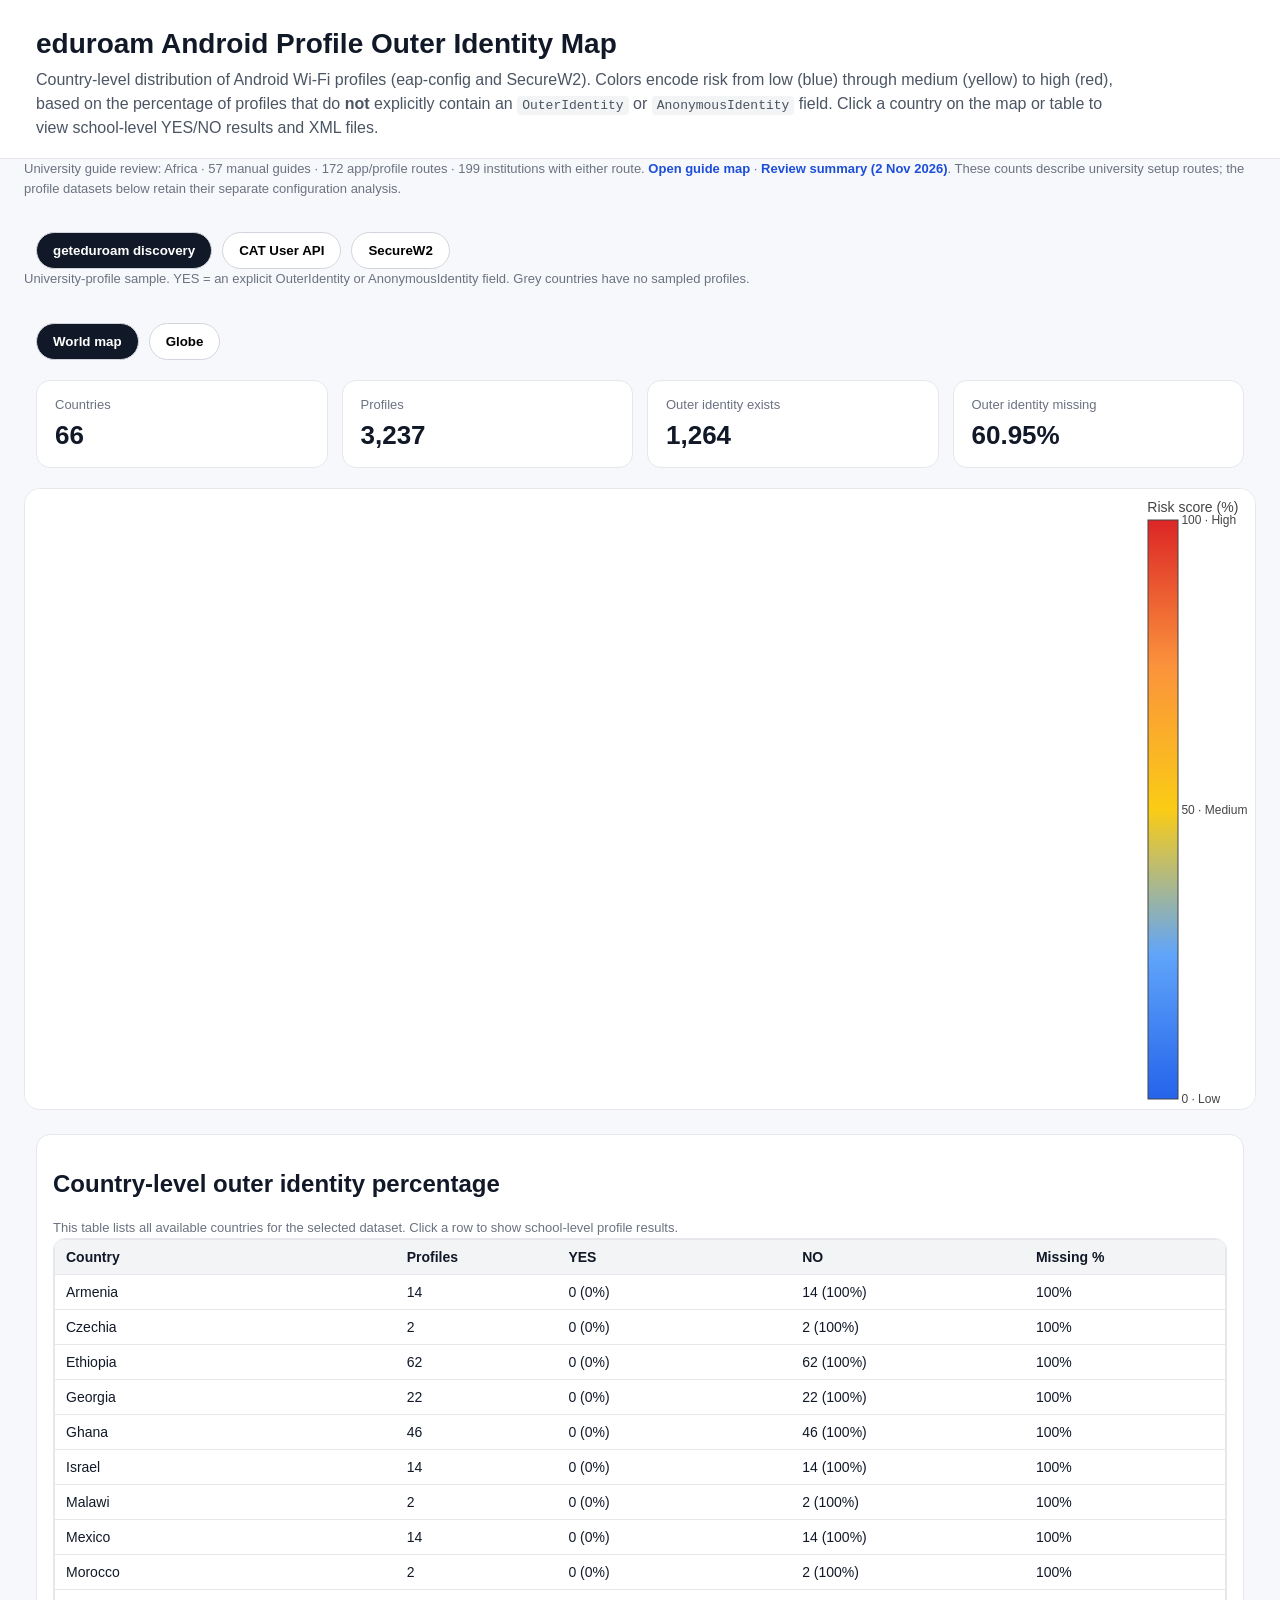
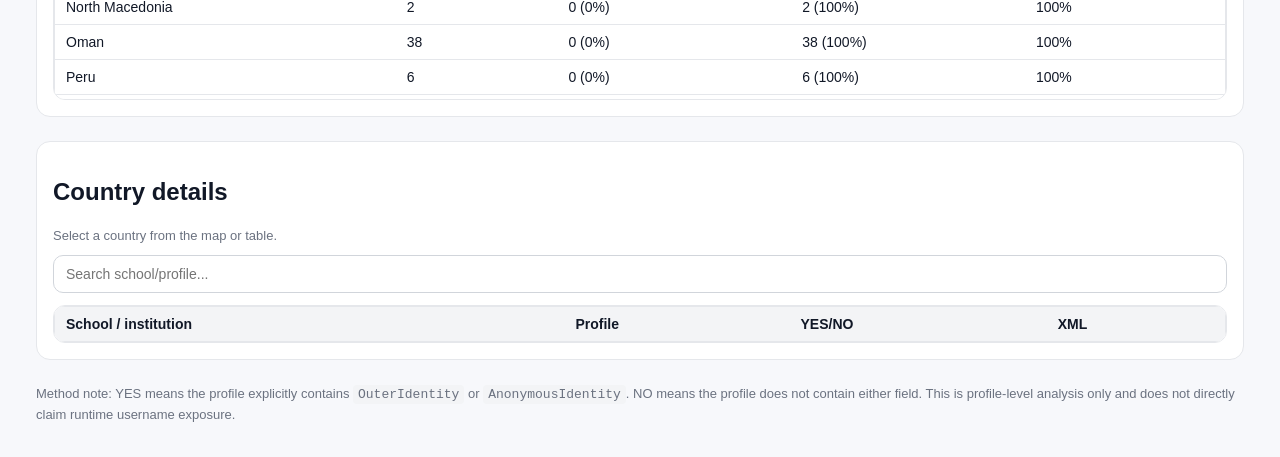
